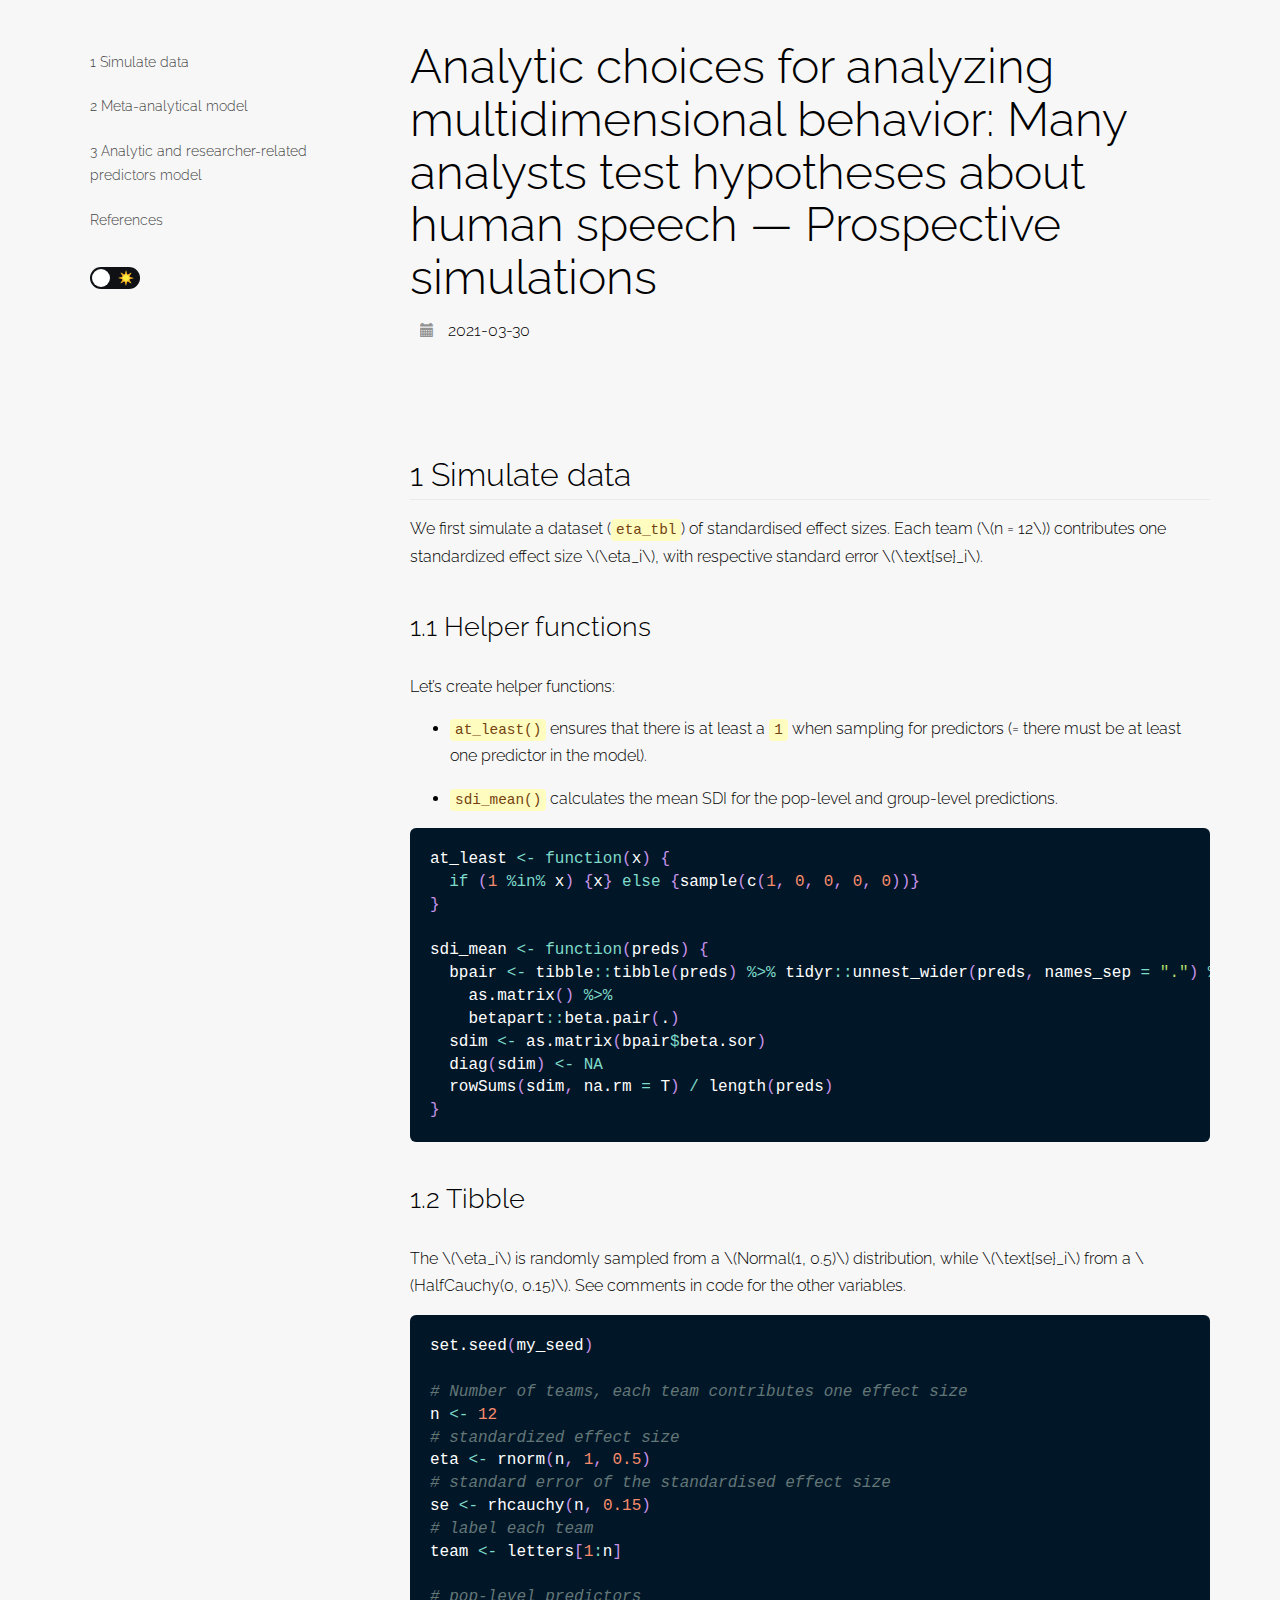
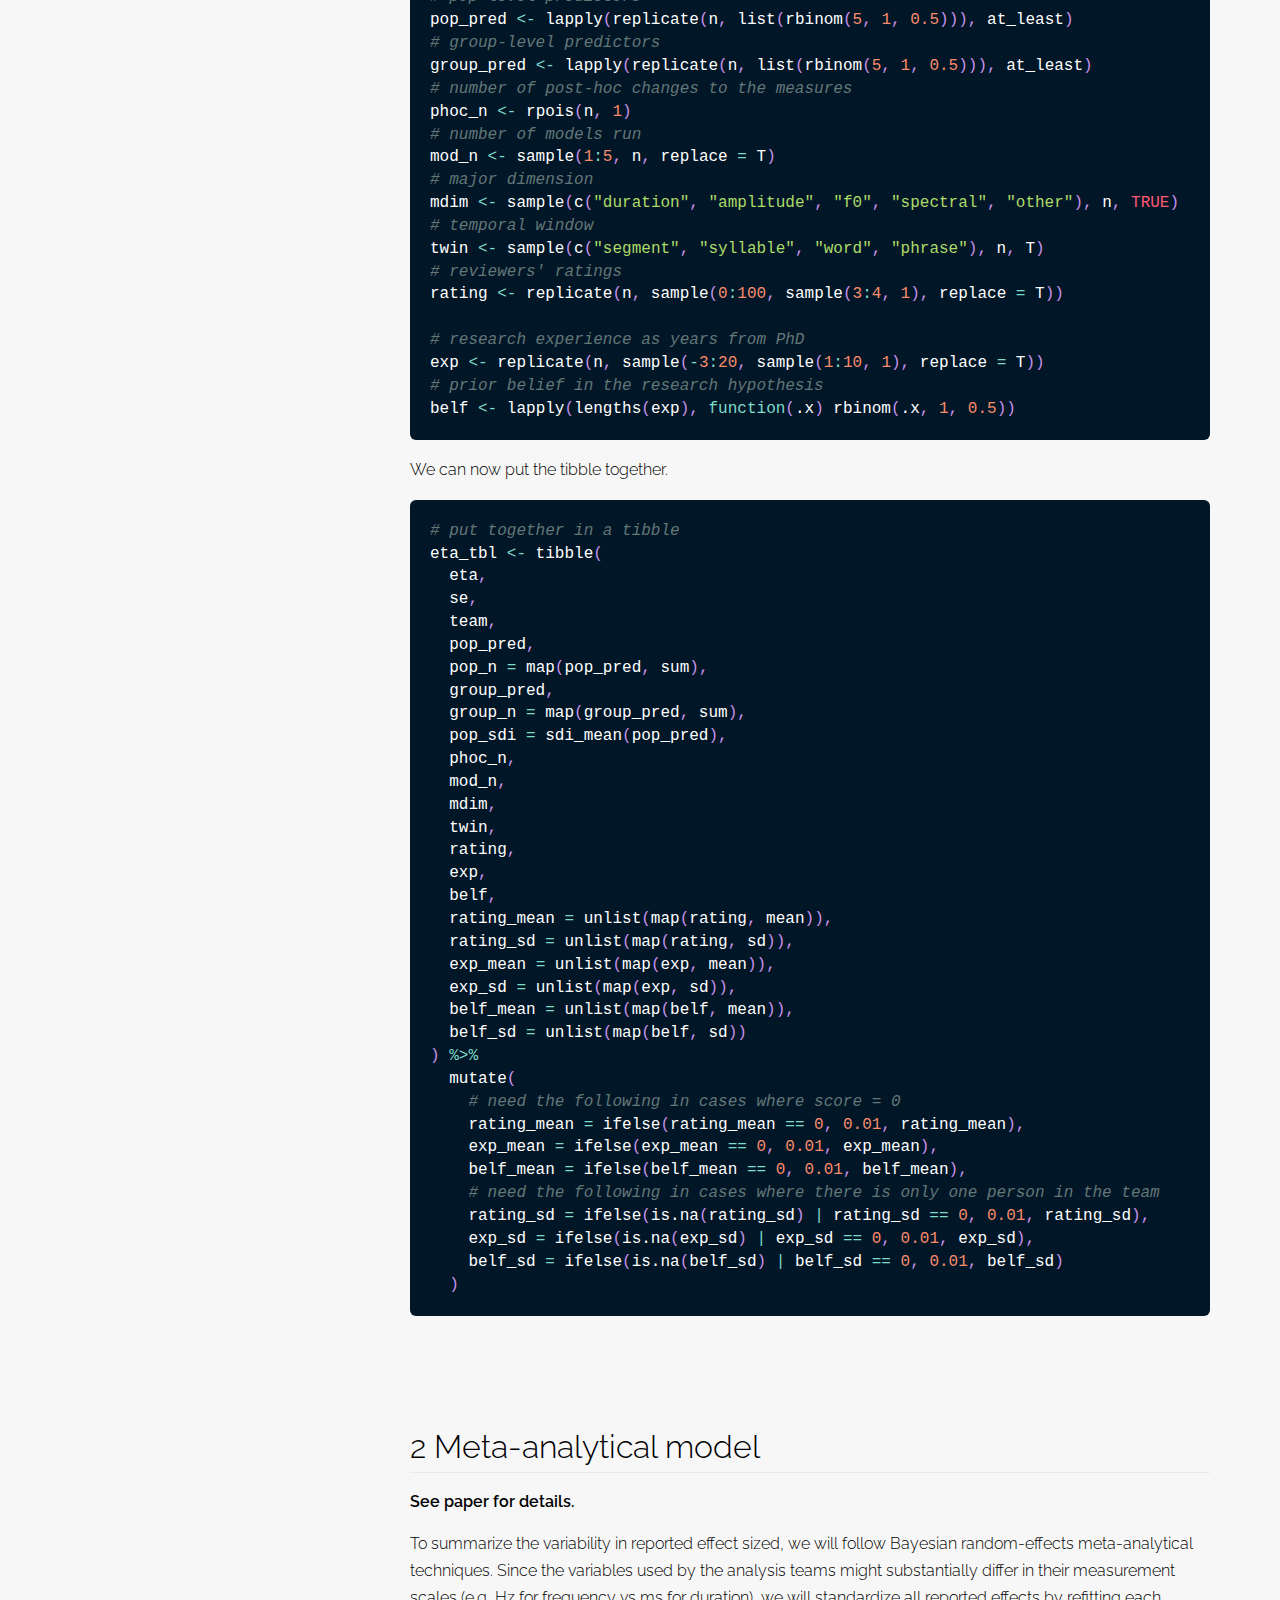
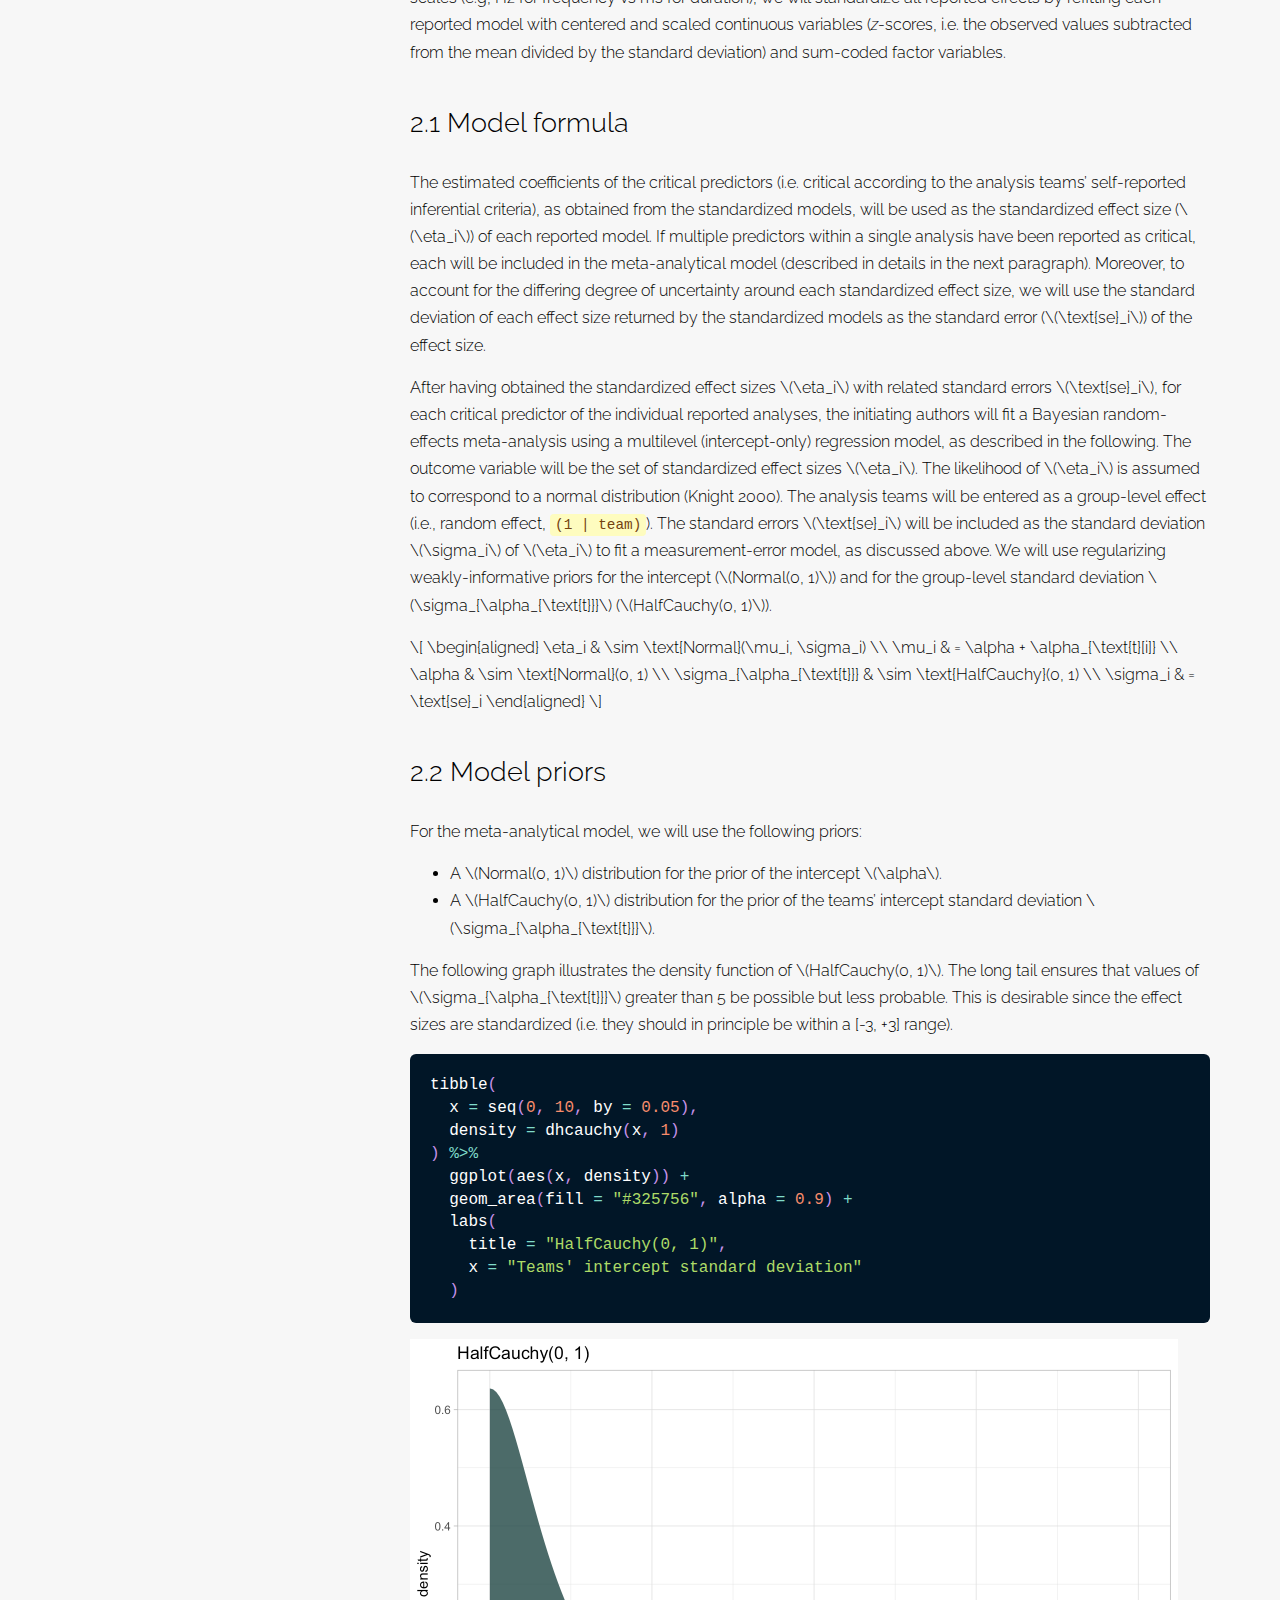
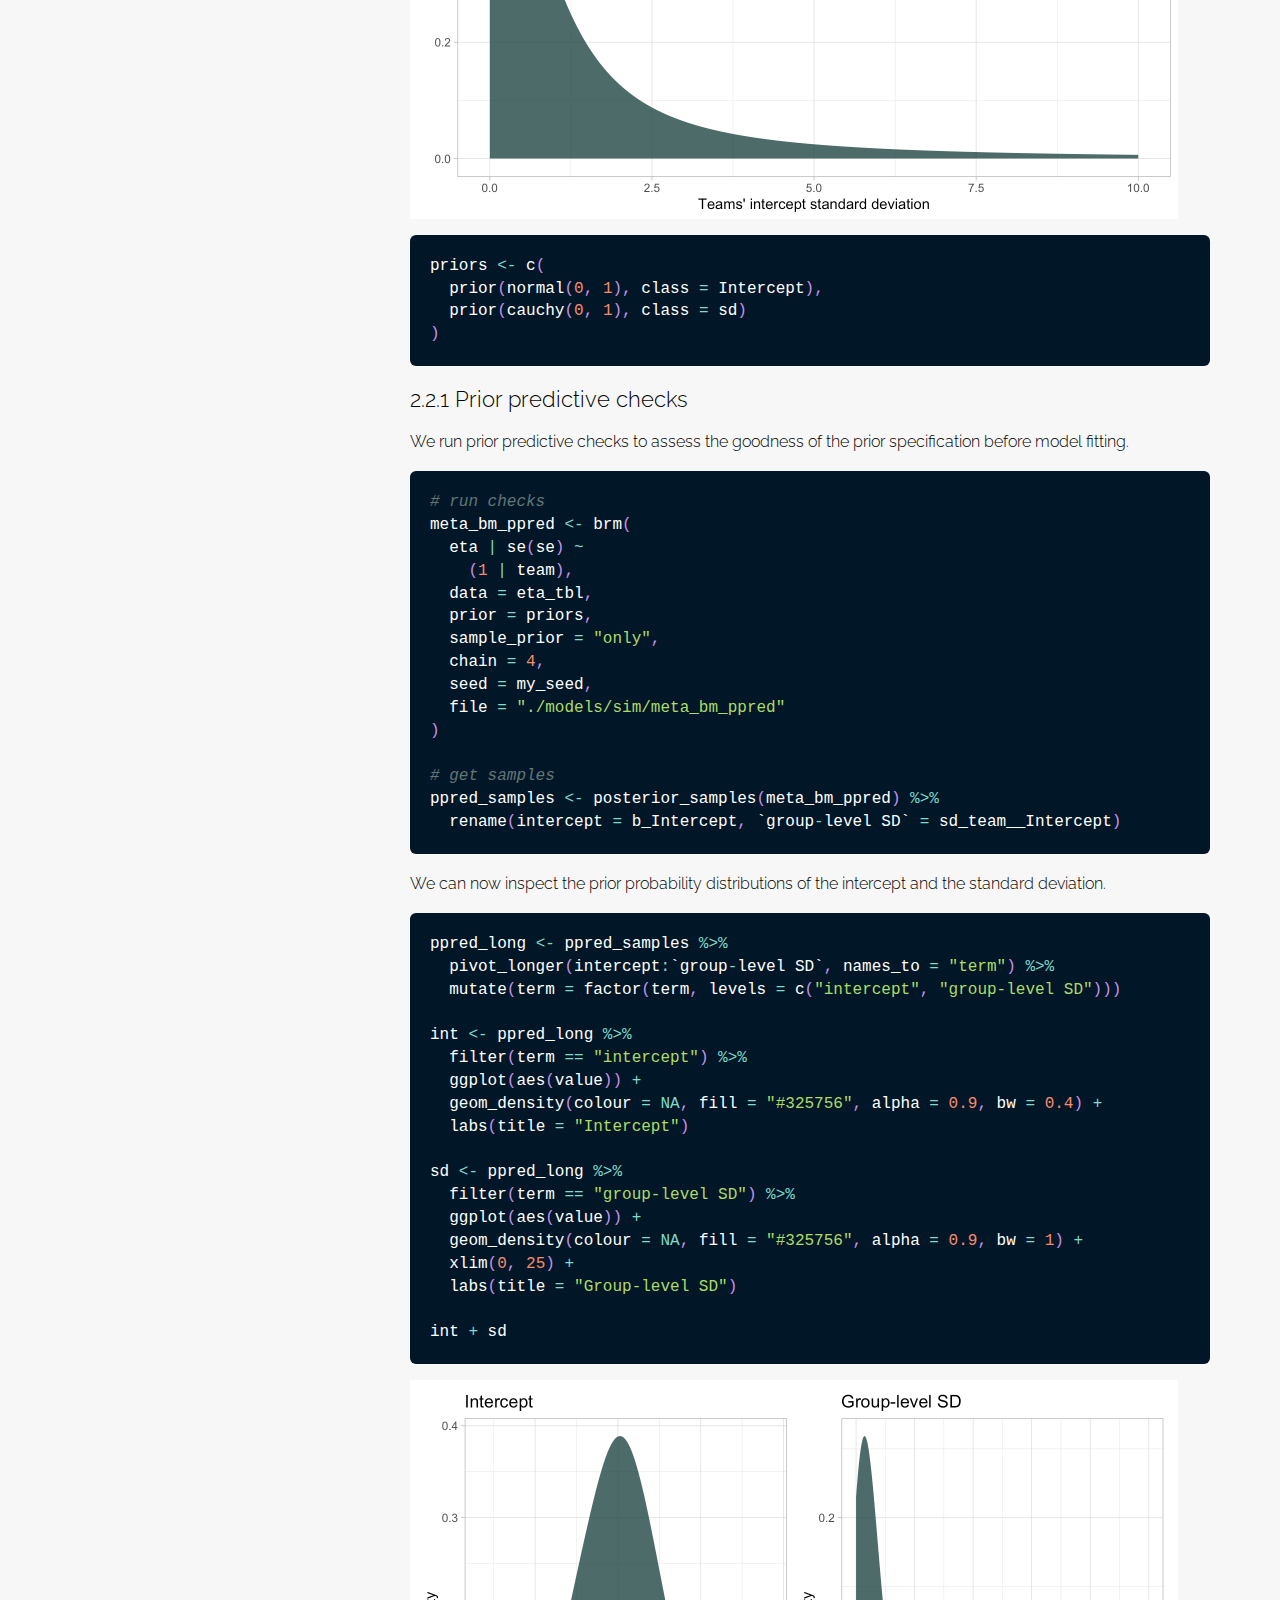
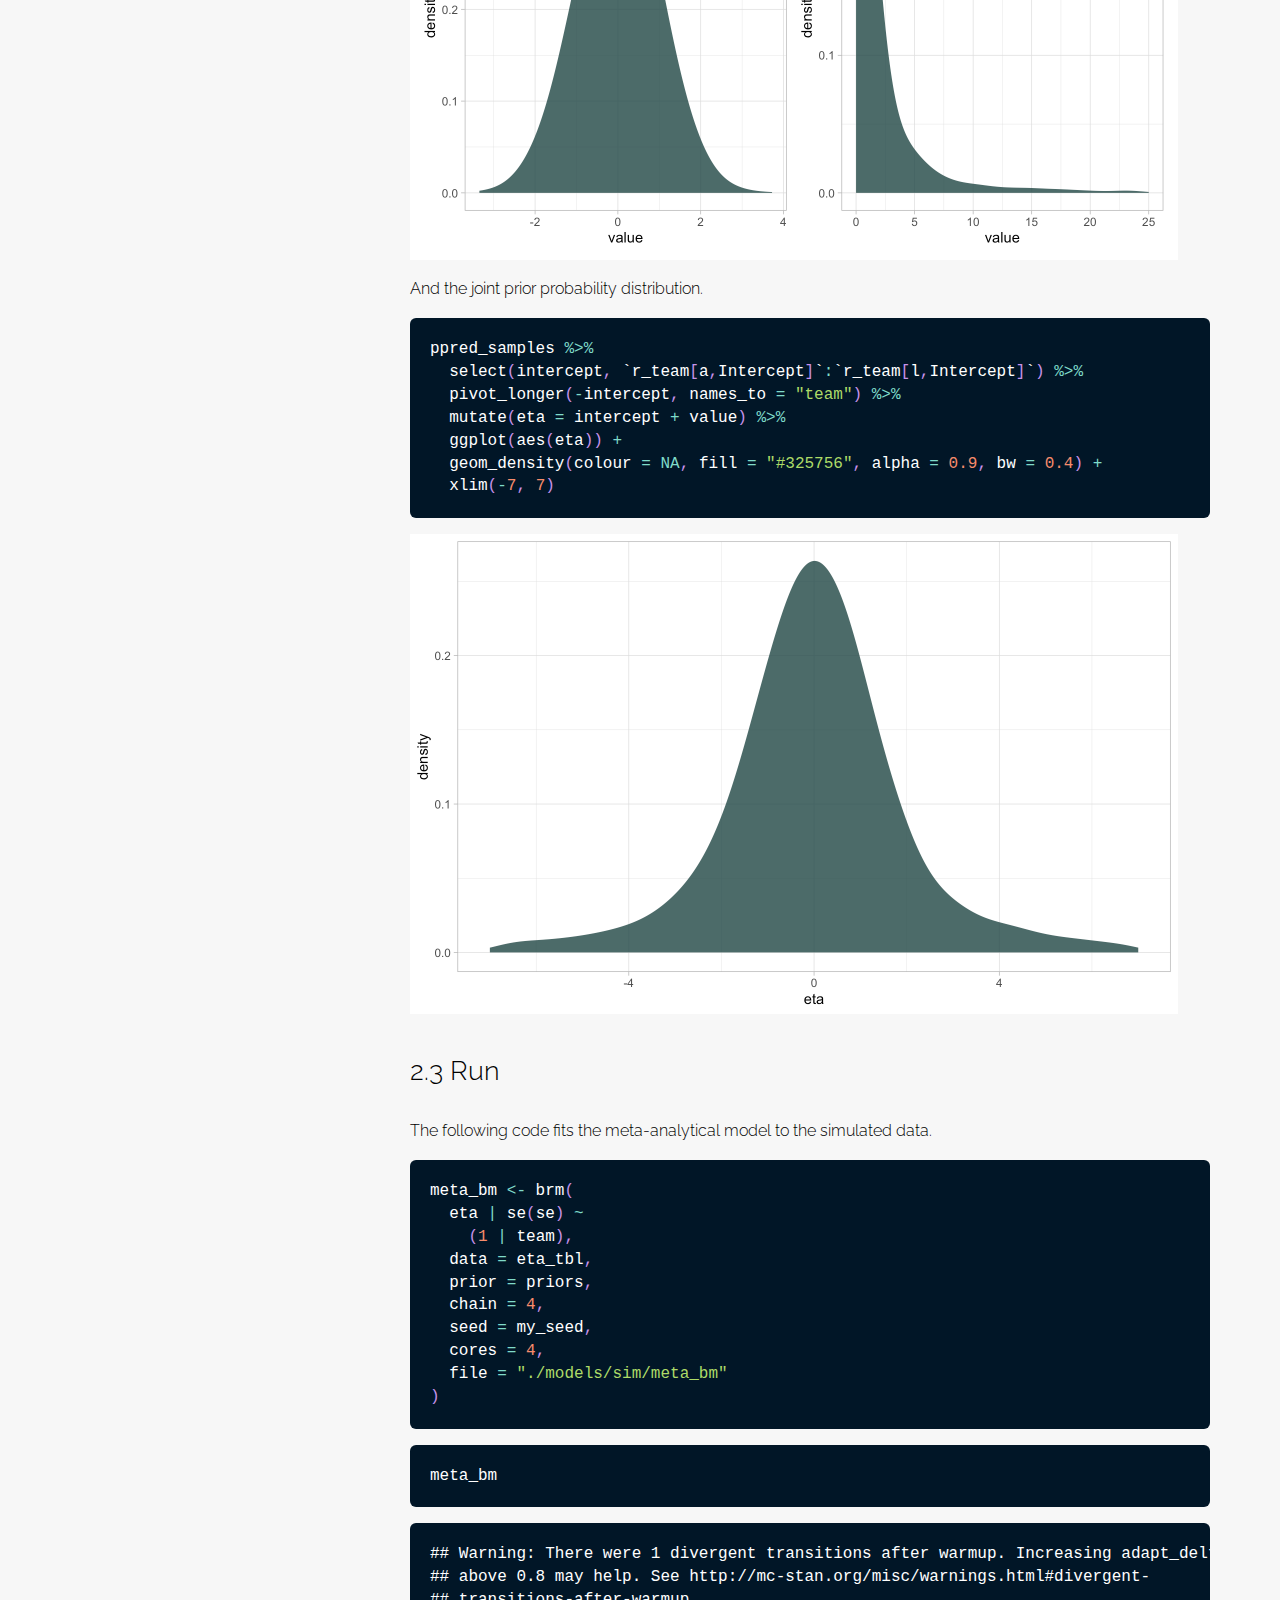
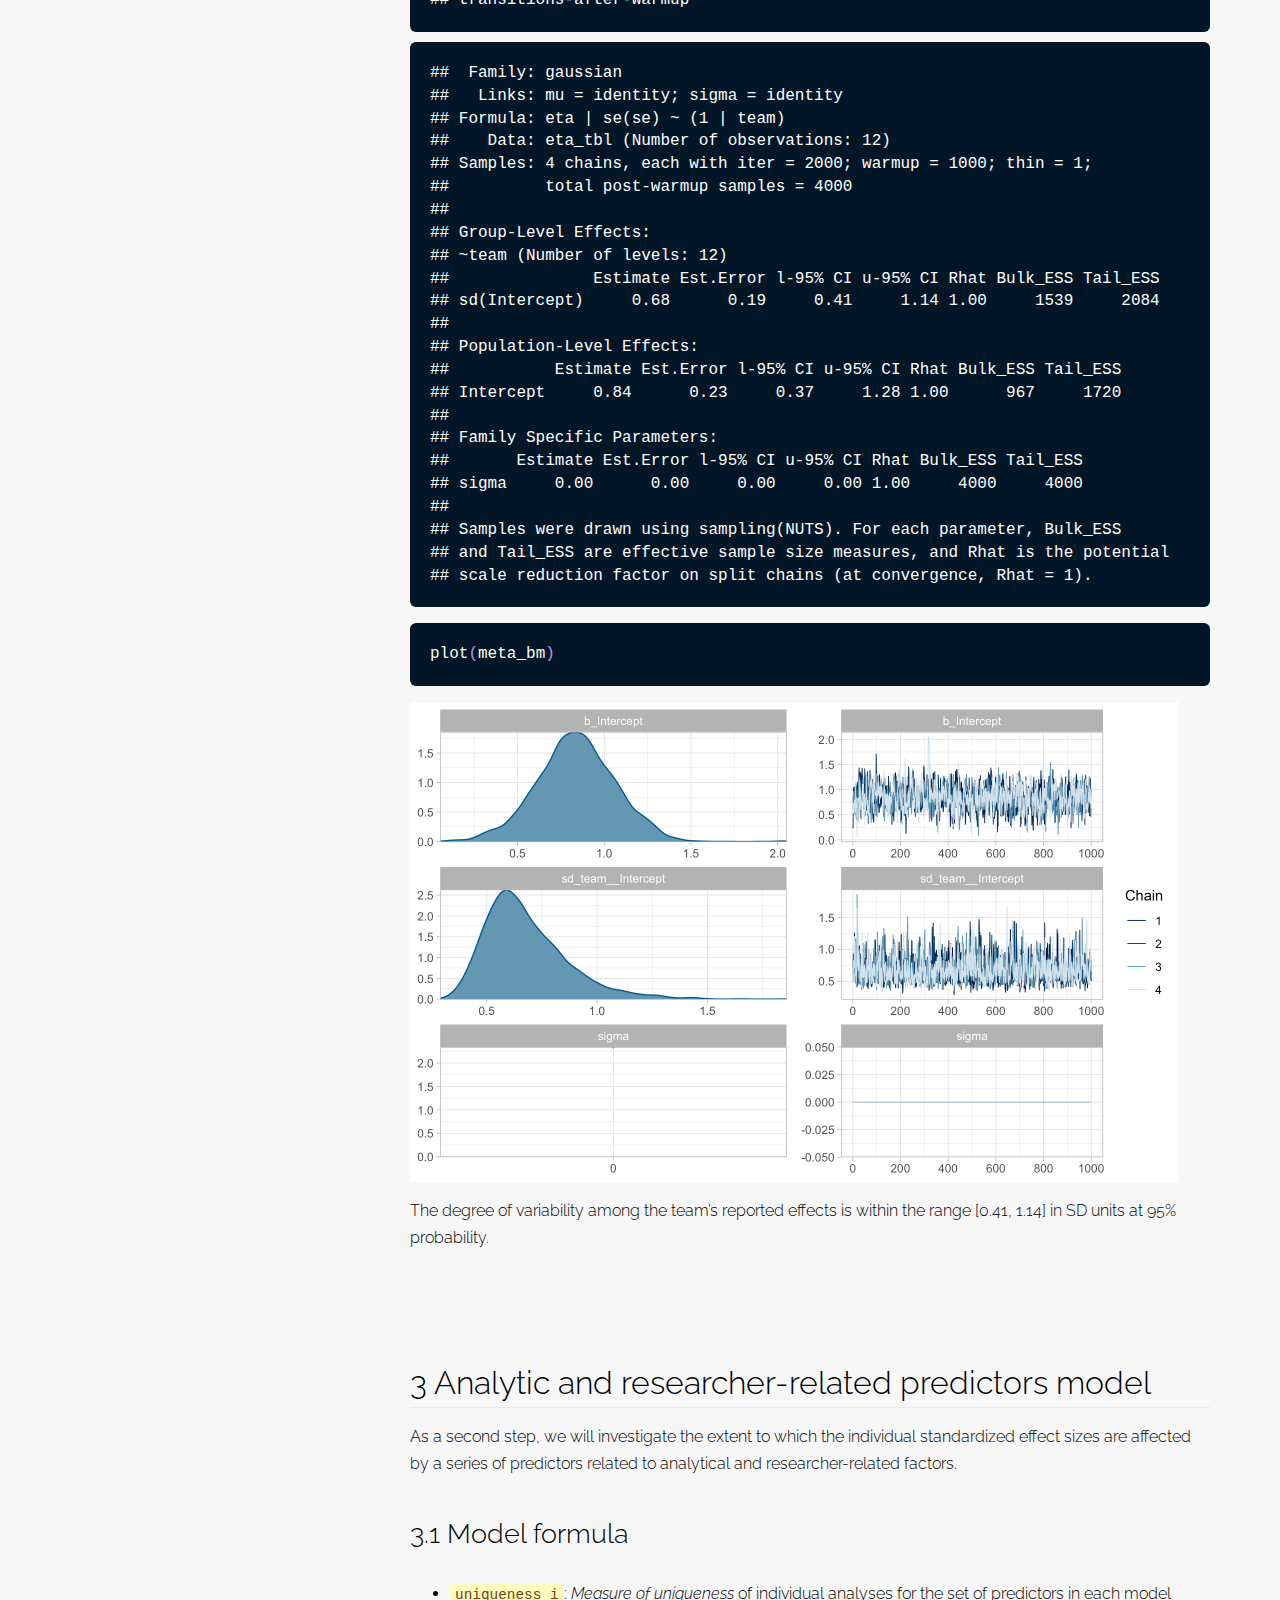
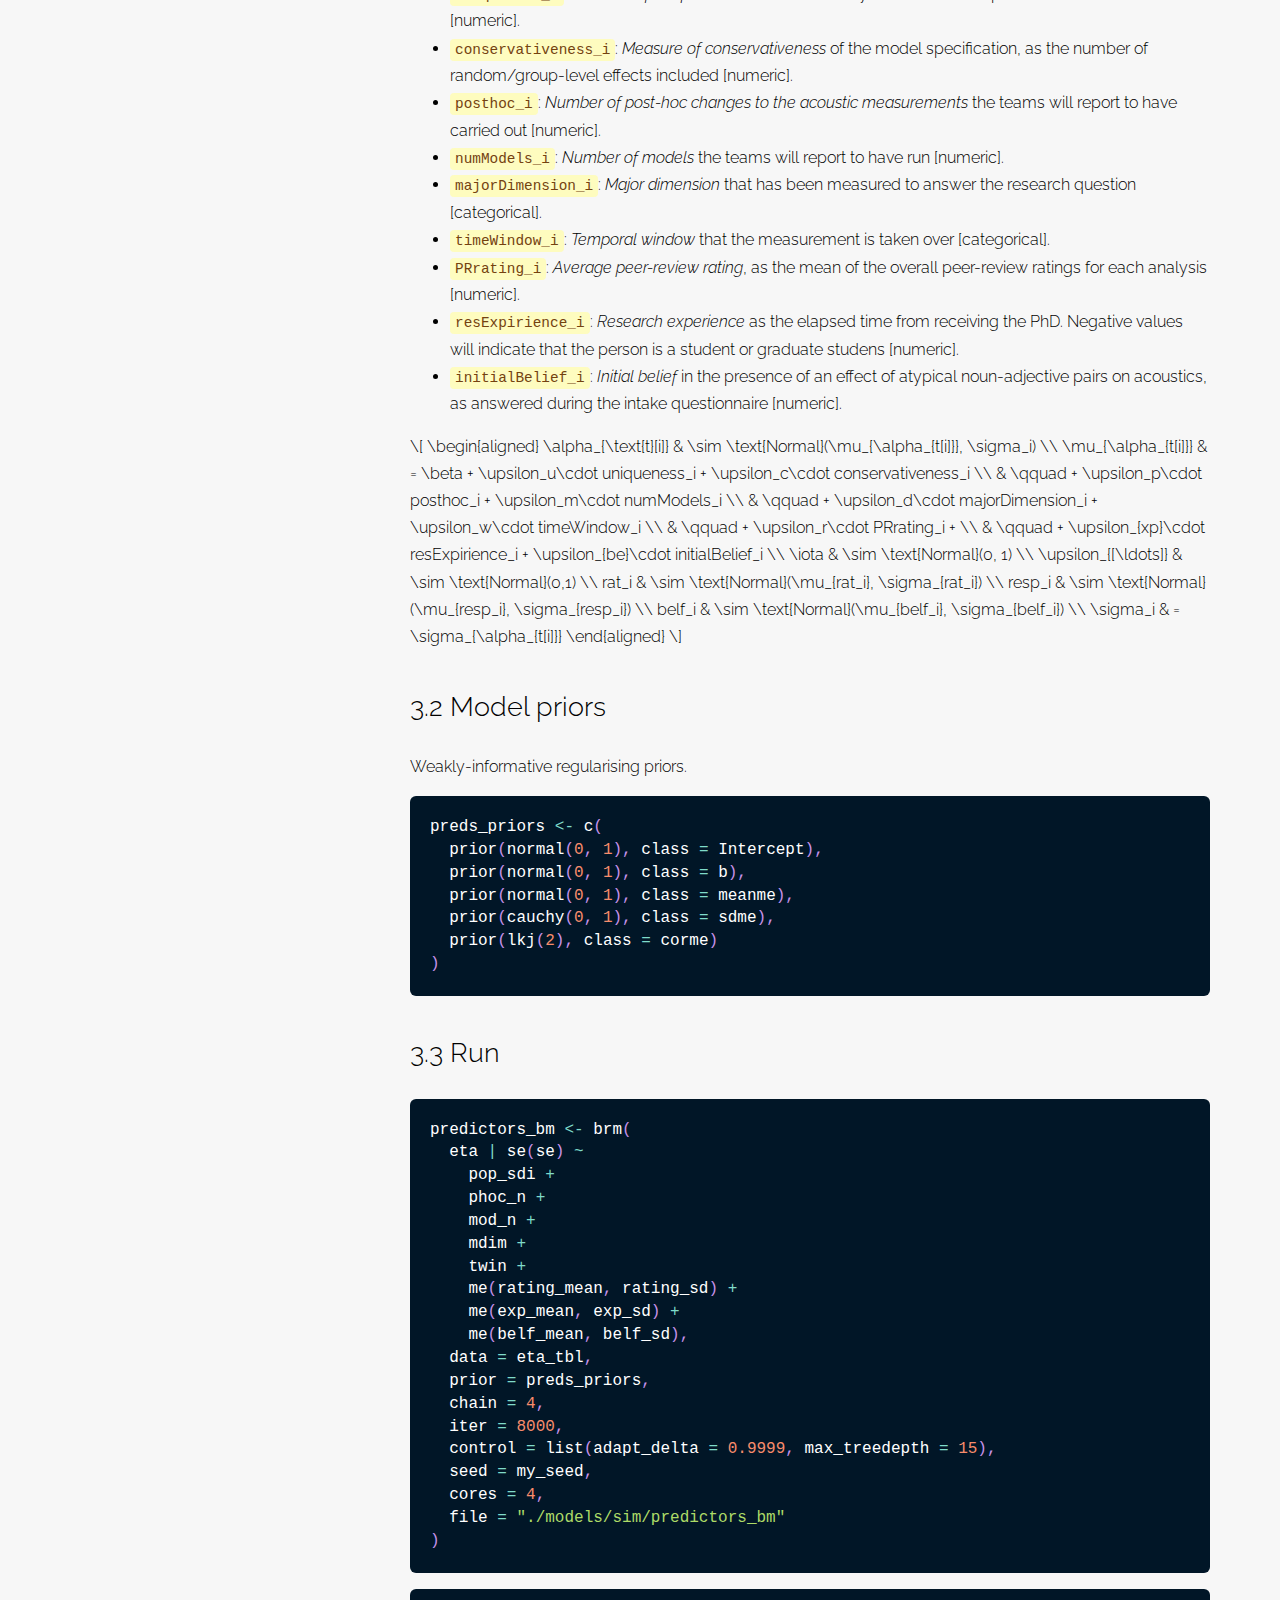
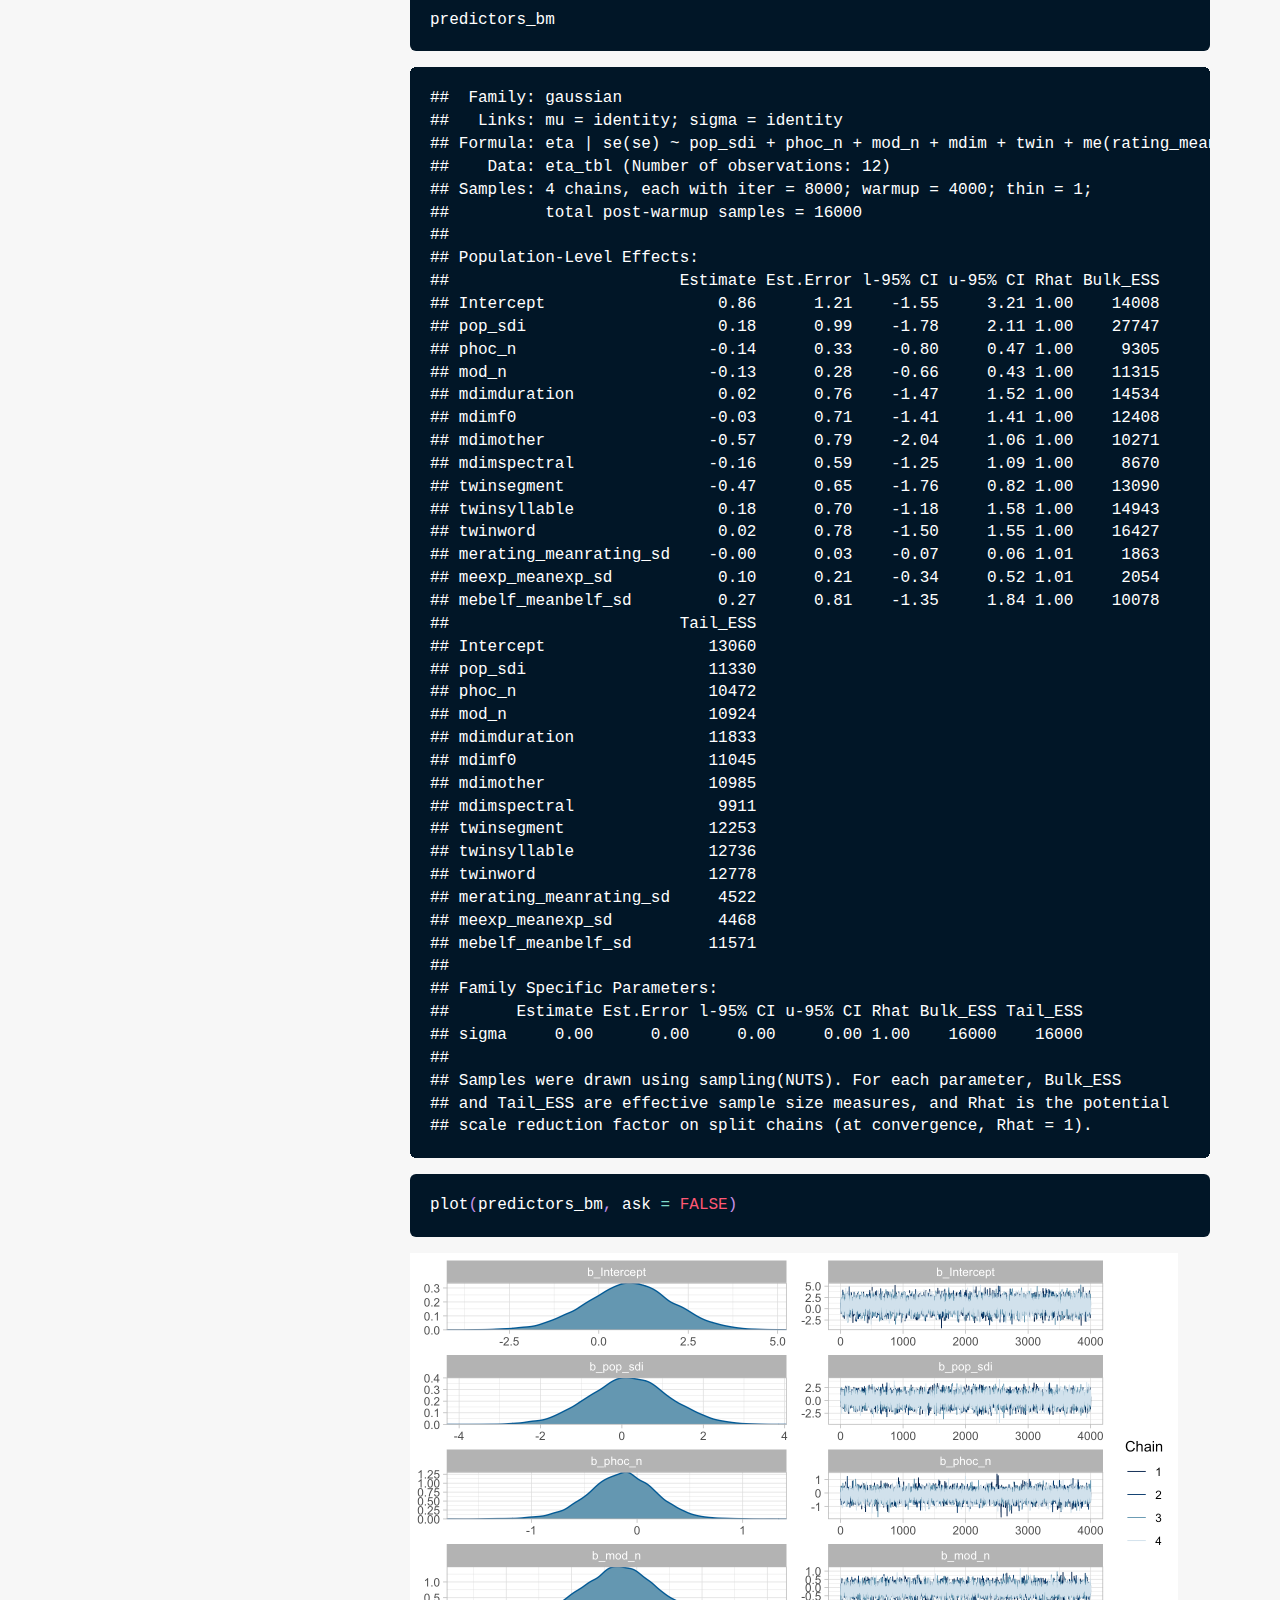
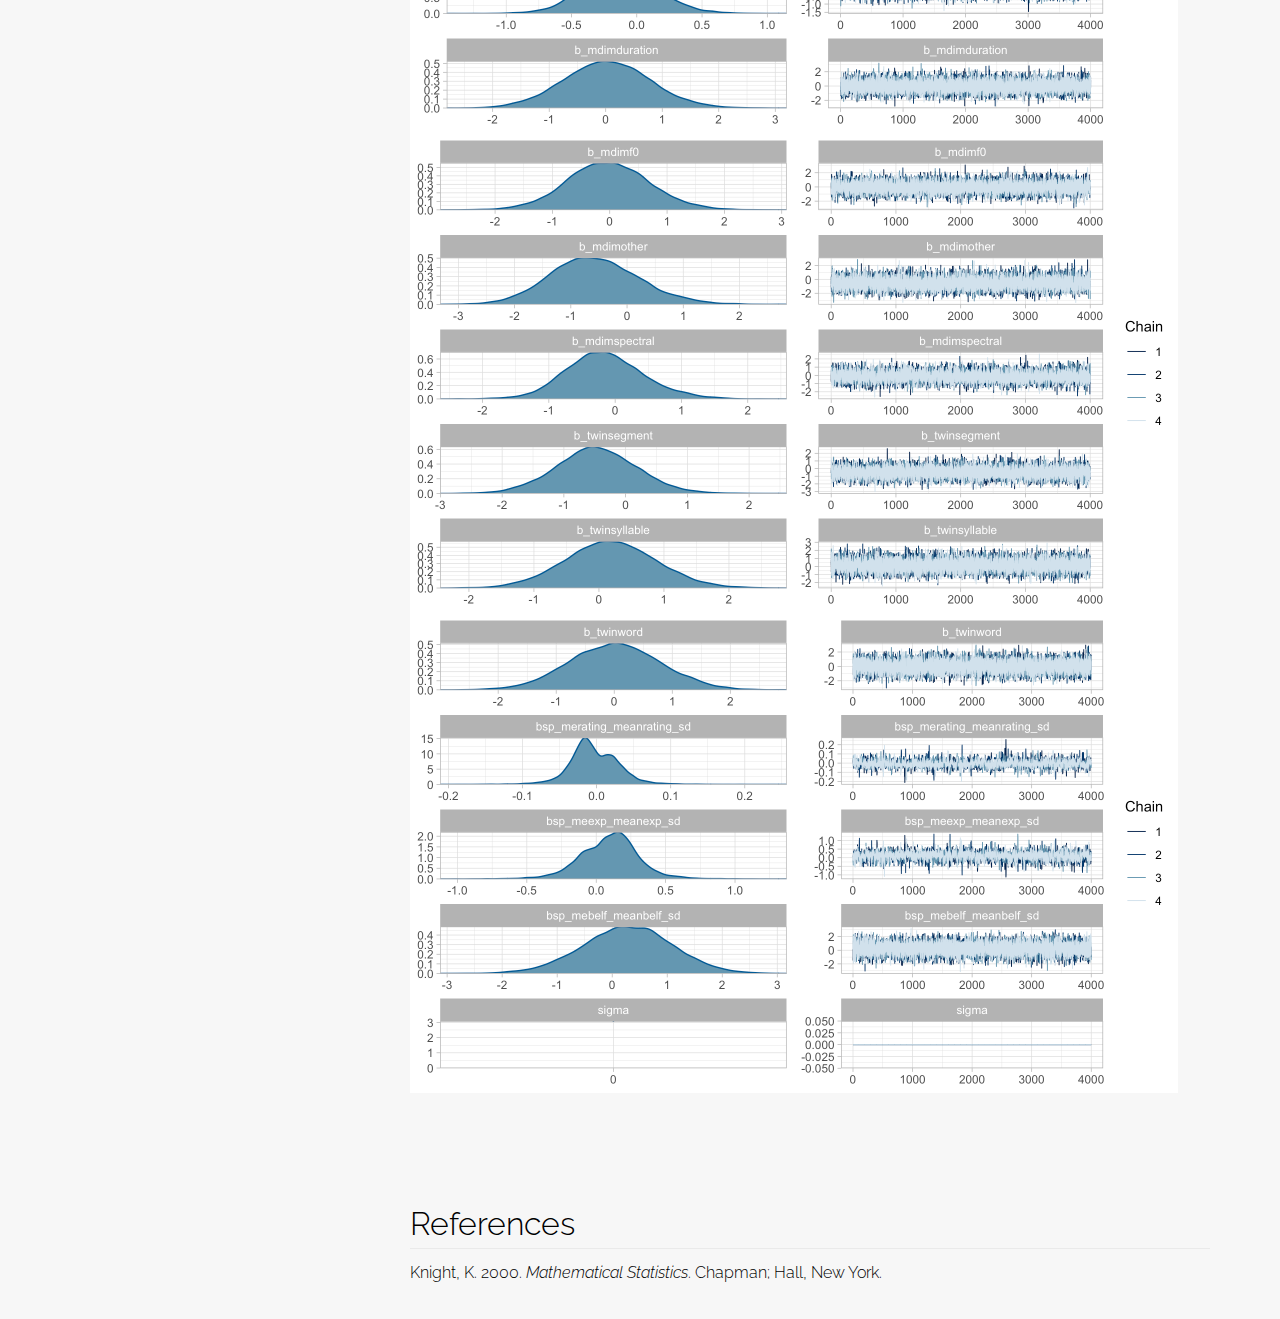
==== suppl/simulations.html @ 1755b682 ":sparkles: - add supplement of RR" ====
<!DOCTYPE html>
<html xmlns="http://www.w3.org/1999/xhtml">
  <head>
    <meta charset="utf-8">
    <meta http-equiv="Content-Type" content="text/html; charset=utf-8" />
    <meta name="generator" content="pandoc" />

    
        <meta name="date" content="2021-03-30" />
    
    <title>Analytic choices for analyzing multidimensional behavior: Many analysts test hypotheses about human speech — Prospective simulations</title>

        <script src="[data-uri]"></script>
        <script src="[data-uri]"></script>
        <meta name="viewport" content="width=device-width, initial-scale=1" />
        <link href="data:text/css,html%7Bfont%2Dfamily%3Asans%2Dserif%3B%2Dwebkit%2Dtext%2Dsize%2Dadjust%3A100%25%3B%2Dms%2Dtext%2Dsize%2Dadjust%3A100%25%7Dbody%7Bmargin%3A0%7Darticle%2Caside%2Cdetails%2Cfigcaption%2Cfigure%2Cfooter%2Cheader%2Chgroup%2Cmain%2Cmenu%2Cnav%2Csection%2Csummary%7Bdisplay%3Ablock%7Daudio%2Ccanvas%2Cprogress%2Cvideo%7Bdisplay%3Ainline%2Dblock%3Bvertical%2Dalign%3Abaseline%7Daudio%3Anot%28%5Bcontrols%5D%29%7Bdisplay%3Anone%3Bheight%3A0%7D%5Bhidden%5D%2Ctemplate%7Bdisplay%3Anone%7Da%7Bbackground%2Dcolor%3Atransparent%7Da%3Aactive%2Ca%3Ahover%7Boutline%3A0%7Dabbr%5Btitle%5D%7Bborder%2Dbottom%3A1px%20dotted%7Db%2Cstrong%7Bfont%2Dweight%3A700%7Ddfn%7Bfont%2Dstyle%3Aitalic%7Dh1%7Bmargin%3A%2E67em%200%3Bfont%2Dsize%3A2em%7Dmark%7Bcolor%3A%23000%3Bbackground%3A%23ff0%7Dsmall%7Bfont%2Dsize%3A80%25%7Dsub%2Csup%7Bposition%3Arelative%3Bfont%2Dsize%3A75%25%3Bline%2Dheight%3A0%3Bvertical%2Dalign%3Abaseline%7Dsup%7Btop%3A%2D%2E5em%7Dsub%7Bbottom%3A%2D%2E25em%7Dimg%7Bborder%3A0%7Dsvg%3Anot%28%3Aroot%29%7Boverflow%3Ahidden%7Dfigure%7Bmargin%3A1em%2040px%7Dhr%7Bheight%3A0%3B%2Dwebkit%2Dbox%2Dsizing%3Acontent%2Dbox%3B%2Dmoz%2Dbox%2Dsizing%3Acontent%2Dbox%3Bbox%2Dsizing%3Acontent%2Dbox%7Dpre%7Boverflow%3Aauto%7Dcode%2Ckbd%2Cpre%2Csamp%7Bfont%2Dfamily%3Amonospace%2Cmonospace%3Bfont%2Dsize%3A1em%7Dbutton%2Cinput%2Coptgroup%2Cselect%2Ctextarea%7Bmargin%3A0%3Bfont%3Ainherit%3Bcolor%3Ainherit%7Dbutton%7Boverflow%3Avisible%7Dbutton%2Cselect%7Btext%2Dtransform%3Anone%7Dbutton%2Chtml%20input%5Btype%3Dbutton%5D%2Cinput%5Btype%3Dreset%5D%2Cinput%5Btype%3Dsubmit%5D%7B%2Dwebkit%2Dappearance%3Abutton%3Bcursor%3Apointer%7Dbutton%5Bdisabled%5D%2Chtml%20input%5Bdisabled%5D%7Bcursor%3Adefault%7Dbutton%3A%3A%2Dmoz%2Dfocus%2Dinner%2Cinput%3A%3A%2Dmoz%2Dfocus%2Dinner%7Bpadding%3A0%3Bborder%3A0%7Dinput%7Bline%2Dheight%3Anormal%7Dinput%5Btype%3Dcheckbox%5D%2Cinput%5Btype%3Dradio%5D%7B%2Dwebkit%2Dbox%2Dsizing%3Aborder%2Dbox%3B%2Dmoz%2Dbox%2Dsizing%3Aborder%2Dbox%3Bbox%2Dsizing%3Aborder%2Dbox%3Bpadding%3A0%7Dinput%5Btype%3Dnumber%5D%3A%3A%2Dwebkit%2Dinner%2Dspin%2Dbutton%2Cinput%5Btype%3Dnumber%5D%3A%3A%2Dwebkit%2Douter%2Dspin%2Dbutton%7Bheight%3Aauto%7Dinput%5Btype%3Dsearch%5D%7B%2Dwebkit%2Dbox%2Dsizing%3Acontent%2Dbox%3B%2Dmoz%2Dbox%2Dsizing%3Acontent%2Dbox%3Bbox%2Dsizing%3Acontent%2Dbox%3B%2Dwebkit%2Dappearance%3Atextfield%7Dinput%5Btype%3Dsearch%5D%3A%3A%2Dwebkit%2Dsearch%2Dcancel%2Dbutton%2Cinput%5Btype%3Dsearch%5D%3A%3A%2Dwebkit%2Dsearch%2Ddecoration%7B%2Dwebkit%2Dappearance%3Anone%7Dfieldset%7Bpadding%3A%2E35em%20%2E625em%20%2E75em%3Bmargin%3A0%202px%3Bborder%3A1px%20solid%20silver%7Dlegend%7Bpadding%3A0%3Bborder%3A0%7Dtextarea%7Boverflow%3Aauto%7Doptgroup%7Bfont%2Dweight%3A700%7Dtable%7Bborder%2Dspacing%3A0%3Bborder%2Dcollapse%3Acollapse%7Dtd%2Cth%7Bpadding%3A0%7D%40media%20print%7B%2A%2C%3Aafter%2C%3Abefore%7Bcolor%3A%23000%21important%3Btext%2Dshadow%3Anone%21important%3Bbackground%3A0%200%21important%3B%2Dwebkit%2Dbox%2Dshadow%3Anone%21important%3Bbox%2Dshadow%3Anone%21important%7Da%2Ca%3Avisited%7Btext%2Ddecoration%3Aunderline%7Da%5Bhref%5D%3Aafter%7Bcontent%3A%22%20%28%22%20attr%28href%29%20%22%29%22%7Dabbr%5Btitle%5D%3Aafter%7Bcontent%3A%22%20%28%22%20attr%28title%29%20%22%29%22%7Da%5Bhref%5E%3D%22javascript%3A%22%5D%3Aafter%2Ca%5Bhref%5E%3D%22%23%22%5D%3Aafter%7Bcontent%3A%22%22%7Dblockquote%2Cpre%7Bborder%3A1px%20solid%20%23999%3Bpage%2Dbreak%2Dinside%3Aavoid%7Dthead%7Bdisplay%3Atable%2Dheader%2Dgroup%7Dimg%2Ctr%7Bpage%2Dbreak%2Dinside%3Aavoid%7Dimg%7Bmax%2Dwidth%3A100%25%21important%7Dh2%2Ch3%2Cp%7Borphans%3A3%3Bwidows%3A3%7Dh2%2Ch3%7Bpage%2Dbreak%2Dafter%3Aavoid%7D%2Enavbar%7Bdisplay%3Anone%7D%2Ebtn%3E%2Ecaret%2C%2Edropup%3E%2Ebtn%3E%2Ecaret%7Bborder%2Dtop%2Dcolor%3A%23000%21important%7D%2Elabel%7Bborder%3A1px%20solid%20%23000%7D%2Etable%7Bborder%2Dcollapse%3Acollapse%21important%7D%2Etable%20td%2C%2Etable%20th%7Bbackground%2Dcolor%3A%23fff%21important%7D%2Etable%2Dbordered%20td%2C%2Etable%2Dbordered%20th%7Bborder%3A1px%20solid%20%23ddd%21important%7D%7D%40font%2Dface%7Bfont%2Dfamily%3A%27Glyphicons%20Halflings%27%3Bsrc%3Aurl%28data%3Aapplication%2Fvnd%2Ems%2Dfontobject%3Bbase64%2Cn04AAEFNAAACAAIABAAAAAAABQAAAAAAAAABAJABAAAEAExQAAAAAAAAAAIAAAAAAAAAAAEAAAAAAAAAJxJ%[base64]%2FSEdmjKHUbyow8ATBE40IvWA3vTu8LiABDQ%2BpexwUMcm1SMnNryctQSiI1K5ZnbOlXKmnVV5YvRe6RnNMFNCOs1KNVpn6yZhCJkRtVRNzEufeIq7HgSrcx4S8h%2Fv4vnrrKc6oCNxmSk2uKlZQHBii6iKFoH0746ThvkO1kJHlxjrkxs%2BLWORaDQBEtiYJIR5IB9Bi1UyL4Rmr0BNigNkMzlKQmnofBHviqVzUxwdMb3NdCn69hy%2BpRYVKGVS%2F1tnsqv4LL7wCCPZZAZPT4aCShHjHJVNuXbmMrY5LeQaGnvAkXlVrJgKRAUdFjrWEah9XebPeQMj7KS7DIBAFt8ycgC5PLGUOHSE3ErGZCiViNLL5ZARfywnCoZaKQCu6NuFX42AEeKtKUGnr%2FCm2Cy8tpFhBPMW5Fxi4Qm4TkDWh4IWFDClhU2hRWosUWqcKLlgyXB%2BlSHaWaHiWlBAR8SeSgSPCQxdVQgzUixWKSTrIQEbU94viDctkvX%2BVSjJuUmV8L4CXShI11esnp0pjWNZIyxKHS4wVQ2ime1P4RnhvGw0aDN1OLAXGERsB7buFpFGGBAre4QEQR0HOIO5oYH305G%2BKspT%2FFupEGGafCCwxSe6ZUa%2B073rXHnNdVXE6eWvibUS27XtRzkH838mYLMBmYysZTM0EM3A1fbpCBYFccN1B%2FEnCYu%2FTgCGmr7bMh8GfYL%2BBfcLvB0gRagC09w9elfldaIy%2FhNCBLRgBgtCC7jAF63wLSMAfbfAlEggYU0bUA7ACCJmTDpEmJtI78w4%2FBO7dN7JR7J7ZvbYaUbaILSQsRBiF3HGk5fEg6p9unwLvn98r%2BvnsV%2B372uf1xBLq4qU%2F45fTuqaAP%2BpssmCCCTF0mhEow8ZXZOS8D7Q85JsxZ%2BAzok7B7O%2Ff6J8AzYBySZQB%2FQHYUSA%2BEeQhEWiS6AIQzgcsDiER4MjgMBAWDV4AgQ3g1eBgIdweCQmCjJEMkJ%2BPKRWyFHHmg1Wi%2F6xzUgA0LREoKJChwnQa9B%2B5RQZRB3IlBlkAnxyQNaANwHMowzlYSMCBgnbpzvqpl0iTJNCQidDI9ZrSYNIRBhHtUa5YHMHxyGEik9hDE0AKj72AbTCaxtHPUaKZdAZSnQTyjGqGLsmBStCejApUhg4uBMU6mATujEl%2BKdDPbI6Ag4vLr%2BhjY6lbjBeoLKnZl0UZgRX8gTySOeynZVz1wOq7e1hFGYIq%2BMhrGxDLak0PrwYzSXtcuyhXEhwOYofiW%2BEcI%2Fjw8P6IY6ed%2BetAbuqKp5QIapT77LnAe505lMuqL79a0ut4rWexzFttsOsLDy7zvtQzcq3U1qabe7tB0wHWVXji%2BzDbo8x8HyIRUbXnwUcklFv51fvTymiV%2BMXLSmGH9d9%2BaXpD5X6lao41anWGig7IwIdnoBY2ht%2FpO9mClLo4NdXHAsefqWUKlXJkbqPOFhMoR4aiA1BXqhRNbB2Xwi%2B7u%2FjpAoOpKJ0UX24EsrzMfHXViakCNcKjBxuQX8BO0ZqjJ3xXzf%2B61t2VXOSgJ8xu65QKgtN6FibPmPYsXbJRHHqbgATcSZxBqGiDiU4NNNsYBsKD0MIP%2FOfKnlk%2FLkaid%[base64]%2FgFtuW0wR4cgd%2BZKesSV7QkNE2kw6AV4hoIuC02LGmTomyf8PiO6CZzOTLTPQ%2BHW06H%2Btx%2BbQ8LmDYg1pTFrp2oJXgkZTyeRJZM0C8aE2LpFrNVDuhARsN543%2FFV6klQ6Tv1OoZGXLv0igKrl%2FCmJxRmX7JJbJ998VSIPQRyDBICzl4JJlYHbdql30NvYcOuZ7a10uWRrgoieOdgIm4rlq6vNOQBuqESLbXG5lzdJGHw2m0sDYmODXbYGTfSTGRKpssTO95fothJCjUGQgEL4yKoGAF%2F0SrpUDNn8CBgBcSDQByAeNkCXp4S4Ro2Xh4OeaGRgR66PVOsU8bc6TR5%[base64]%2F1SgRCJ1dk4UdBT7OoyuNgLs0oCd8RnrEIb6QdMxT2QjD4zMrJkfgx5aDMcA4orsTtKCqWb%2FVeyceqa5OGSmB28YwH4rFbkQaLoUN8OQQYnD3w2eXpI4ScQfbCUZiJ4yMOIKLyyTc7BQ4uXUw6Ee6%2FxM%2B4Y67ngNBknxIPwuppgIhFcwJyr6EIj%2BLzNj%2FmfR2vhhRlx0BILZoAYruF0caWQ7YxO66UmeguDREAFHYuC7HJviRgVO6ruJH59h%2FC%2FPkgSle8xNzZJULLWq9JMDTE2fjGE146a1Us6PZDGYle6ldWRqn%2FpdpgHKNGrGIdkRK%2BKPETT9nKT6kLyDI8xd9A1FgWmXWRAIHwZ37WyZHOVyCadJEmMVz0MadMjDrPho%2BEIochkVC2xgGiwwsQ6DMv2P7UXqT4x7CdcYGId2BJQQa85EQKmCmwcRejQ9Bm4oATENFPkxPXILHpMPUyWTI5rjNOsIlmEeMbcOCEqInpXACYQ9DDxmFo9vcmsDblcMtg4tqBerNngkIKaFJmrQAPnq1dEzsMXcwjcHdfdCibcAxxA%2Bq%2Fj9m3LM%2FO7WJka4tSidVCjsvo2lQ%2F2ewyoYyXwAYyr2PlRoR5MpgVmSUIrM3PQxXPbgjBOaDQFIyFMJvx3Pc5RSYj12ySVF9fwFPQu2e2KWVoL9q3Ayv3IzpGHUdvdPdrNUdicjsTQ2ISy7QU3DrEytIjvbzJnAkmANXjAFERA0MUoPF3%2F5KFmW14bBNOhwircYgMqoDpUMcDtCmBE82QM2YtdjVLB4kBuKho%2FbcwQdeboqfQartuU3CsCf%2BcXkgYAqp%2F0Ee3RorAZt0AvvOCSI4JICIlGlsV0bsSid%2FNIEALAAzb6HAgyWHBps6xAOwkJIGcB82CxRQq4sJf3FzA70A%2BTRqcqjEMETCoez3mkPcpnoALs0ugJY8kQwrC%[base64]%2FWDHA60cYFaI%2FPjpzquUqdaYGcIq%2BmLez3WLFFCtNBN2QJcrlcoELgiPku5R5dSlJFaCEqEZle1AQzAKC%2B1SotMcBNyQUFuRHRF6OlimSBgjZeTBCwLyc6A%2BP%2FoFRchXTz5ADknYJHxzrJ5pGuIKRQISU6WyKTBBjD8WozmVYWIsto1AS5rxzKlvJu4E%2FvwOiKxRtCWsDM%2BeTHUrmwrCK5BIfMzGkD%2B0Fk5LzBs0jMYXktNDblB06LMNJ09U8pzSLmo14MS0OMjcdrZ31pyQqxJJpRImlSvfYAK8inkYU52QY2FPEVsjoWewpwhRp5yAuNpkqhdb7ku9Seefl2D0B8SMTFD90xi4CSOwwZy9IKkpMtI3FmFUg3%2FkFutpQGNc3pCR7gvC4sgwbupDu3DyEN%2BW6YGLNM21jpB49irxy9BSlHrVDlnihGKHwPrbVFtc%2Bh1rVQKZduxIyojccZIIcOCmhEnC7UkY68WXKQgLi2JCDQkQWJRQuk60hZp0D3rtCTINSeY9Ej2kIKYfGxwOs4j9qMM7fYZiipzgcf7TamnehqdhsiMiCawXnz4xAbyCkLAx5EGbo3Ax1u3dUIKnTxIaxwQTHehPl3V491H0%2BbC5zgpGz7Io%2BmjdhKlPJ01EeMpM7UsRJMi1nGjmJg35i6bQBAAxjO%2FENJubU2mg3ONySEoWklCwdABETcs7ck3jgiuU9pcKKpbgn%2B3YlzV1FzIkB6pmEDOSSyDfPPlQskznctFji0kpgZjW5RZe6x9kYT4KJcXg0bNiCyif%2BpZACCyRMmYsfiKmN9tSO65F0R2OO6ytlEhY5Sj6uRKfFxw0ijJaAx%2Fk3QgnAFSq27%2F2i4GEBA%2BUvTJKK%2F9eISNvG46Em5RZfjTYLdeD8kdXHyrwId%2FDQZUaMCY4gGbke2C8vfjgV%2FY9kkRQOJIn%2FxM9INZSpiBnqX0Q9GlQPpPKAyO5y%2BW5NMPSRdBCUlmuxl40ZfMCnf2Cp044uI9WLFtCi4YVxKjuRCOBWIb4XbIsGdbo4qtMQnNOQz4XDSui7W%2FN6l54qOynCqD3DpWQ%2BmpD7C40D8BZEWGJX3tlAaZBMj1yjvDYKwCJBa201u6nBKE5UE%2B7QSEhCwrXfbRZylAaAkplhBWX50dumrElePyNMRYUrC99UmcSSNgImhFhDI4BXjMtiqkgizUGCrZ8iwFxU6fQ8GEHCFdLewwxYWxgScAYMdMLmcZR6b7rZl95eQVDGVoUKcRMM1ixXQtXNkBETZkVVPg8LoSrdetHzkuM7DjZRHP02tCxA1fmkXKF3VzfN1pc1cv%2F8lbTIkkYpqKM9VOhp65ktYk%2BQ46myFWBapDfyWUCnsnI00QTBQmuFjMZTcd0V2NQ768Fhpby04k2IzNR1wKabuGJqYWwSly6ocMFGTeeI%2BejsWDYgEvr66QgqdcIbFYDNgsm0x9UHY6SCd5%2B7tpsLpKdvhahIDyYmEJQCqMqtCF6UlrE5GXRmbu%[base64]%2FiOmsLtHSWNUWEGk9hScMPShasUA1AcHOtRZlqMeQ0OzYS9vQvYUjOLrzP07BUAFikcJNMi7gIxEw4pL1G54TcmmmoAQ5s7TGWErJZ2Io4yQ0ljRYhL8H5e62oDtLF8aDpnIvZ5R3GWJyAugdiiJW9hQAVTsnCBHhwu7rkBlBX6r3b7ejEY0k5GGeyKv66v%2B6dg7mcJTrWHbtMywbedYqCQ0FPwoytmSWsL8WTtChZCKKzEF7vP6De4x2BJkkniMgSdWhbeBSLtJZR9CTHetK1xb34AYIJ37OegYIoPVbXgJ%2FqDQK%2BbfCtxQRVKQu77WzOoM6SGL7MaZwCGJVk46aImai9fmam%2BWpHG%2B0BtQPWUgZ7RIAlPq6lkECUhZQ2gqWkMYKcYMYaIc4gYCDFHYa2d1nzp3%2BJ1eCBay8IYZ0wQRKGAqvCuZ%2FUgbQPyllosq%2BXtfKIZOzmeJqRazpmmoP%2F76YfkjzV2NlXTDSBYB04SVlNQsFTbGPk1t%2FI4Jktu0XSgifO2ozFOiwd%2F0SssJDn0dn4xqk4GDTTKX73%2FwQyBLdqgJ%2BWx6AQaba3BA9CKEzjtQYIfAsiYamapq80LAamYjinlKXUkxdpIDk0puXUEYzSalfRibAeDAKpNiqQ0FTwoxuGYzRnisyTotdVTclis1LHRQCy%2FqqL8oUaQzWRxilq5Mi0IJGtMY02cGLD69vGjkj3p6pGePKI8bkBv5evq8SjjyU04vJR2cQXQwSJyoinDsUJHCQ50jrFTT7yRdbdYQMB3MYCb6uBzJ9ewhXYPAIZSXfeEQBZZ3GPN3Nbhh%2FwkvAJLXnQMdi5NYYZ5GHE400GS5rXkOZSQsdZgIbzRnF9ueLnsfQ47wHAsirITnTlkCcuWWIUhJSbpM3wWhXNHvt2xUsKKMpdBSbJnBMcihkoDqAd1Zml%2FR4yrzow1Q2A5G%2Bkzo%2FRhRxQS2lCSDRV8LlYLBOOoo1bF4jwJAwKMK1tWLHlu9i0j4Ig8qVm6wE1DxXwAwQwsaBWUg2pOOol2dHxyt6npwJEdLDDVYyRc2D0HbcbLUJQj8gPevQBUBOUHXPrsAPBERICpnYESeu2OHotpXQxRGlCCtLdIsu23MhZVEoJg8Qumj%2FUMMc34IBqTKLDTp76WzL%2FdMjCxK7MjhiGjeYAC%2Fkj%2FjY%2FRde7hpSM1xChrog6yZ7OWTuD56xBJnGFE%2BpT2ElSyCnJcwVzCjkqeNLfMEJqKW0G7OFIp0G%2B9mh50I9o8k1tpCY0xYqFNIALgIfc2me4n1bmJnRZ89oepgLPT0NTMLNZsvSCZAc3TXaNB07vail36%2FdBySis4m9%2FDR8izaLJW6bWCkVgm5T%2Bius3ZXq4xI%2BGnbveLbdRwF2mNtsrE0JjYc1AXknCOrLSu7Te%2Fr4dPYMCl5qtiHNTn%2BTPbh1jCBHH%2BdMJNhwNgs3nT%2BOhQoQ0vYif56BMG6WowAcHR3DjQolxLzyVekHj00PBAaW7IIAF1EF%2BuRIWyXjQMAs2chdpaKPNaB%2BkSezYt0%2BCA04sOg5vx8Fr7Ofa9sUv87h7SLAUFSzbetCCZ9pmyLt6l6%2FTzoA1%2FZBG9bIUVHLAbi%2FkdBFgYGyGwRQGBpkqCEg2ah9UD6EedEcEL3j4y0BQQCiExEnocA3SZboh%2Bepgd3YsOkHskZwPuQ5OoyA0fTA5AXrHcUOQF%2BzkJHIA7PwCDk1gGVmGUZSSoPhNf%2BTklauz98QofOlCIQ%2FtCD4dosHYPqtPCXB3agggQQIqQJsSkB%2Bqn0rkQ1toJjON%2FOtCIB9RYv3PqRA4C4U68ZMlZn6BdgEvi2ziU%2BTQ6NIw3ej%2BAtDwMGEZk7e2IjxUWKdAxyaw9OCwSmeADTPPleyk6UhGDNXQb%2B%2BW6Uk4q6F7%2Frg6WVTo82IoCxSIsFDrav4EPHphD3u4hR53WKVvYZUwNCCeM4PMBWzK%2BEfIthZOkuAwPo5C5jgoZgn6dUdvx5rIDmd58cXXdKNfw3l%2BwM2UjgrDJeQHhbD7HW2QDoZMCujgIUkk5Fg8VCsdyjOtnGRx8wgKRPZN5dR0zPUyfGZFVihbFRniXZFOZGKPnEQzU3AnD1KfR6weHW2XS6KbPJxUkOTZsAB9vTVp3Le1F8q5l%2BDMcLiIq78jxAImD2pGFw0VHfRatScGlK6SMu8leTmhUSMy8Uhdd6xBiH3Gdman4tjQGLboJfqz6fL2WKHTmrfsKZRYX6BTDjDldKMosaSTLdQS7oDisJNqAUhw1PfTlnacCO8vl8706Km1FROgLDmudzxg%2BEWTiArtHgLsRrAXYWdB0NmToNCJdKm0KWycZQqb%2BMw76Qy29iQ5up%2FX7oyw8QZ75kP5F6iJAJz6KCmqxz8fEa%2FxnsMYcIO%2FvEkGRuMckhr4rIeLrKaXnmIzlNLxbFspOphkcnJdnz%2FChp%2FVlpj2P7jJQmQRwGnltkTV5dbF9fE3%2FfxoSqTROgq9wFUlbuYzYcasE0ouzBo%2BdDCDzxKAfhbAZYxQiHrLzV2iVexnDX%2FQnT1fsT%2Fxuhu1ui5qIytgbGmRoQkeQooO8eJNNZsf0iALur8QxZFH0nCMnjerYQqG1pIfjyVZWxhVRznmmfLG00BcBWJE6hzQWRyFknuJnXuk8A5FRDCulwrWASSNoBtR%2BCtGdkPwYN2o7DOw%2FVGlCZPusRBFXODQdUM5zeHDIVuAJBLqbO%2Ff9Qua%2BpDqEPk230Sob9lEZ8BHiCorjVghuI0lI4JDgHGRDD%2FprQ84B1pVGkIpVUAHCG%2Biz3Bn3qm2AVrYcYWhock4jso5%2BJ7HfHVj4WMIQdGctq3psBCVVzupQOEioBGA2Bk%2BUILT7%2BVoX5mdxxA5fS42gISQVi%2FHTzrgMxu0fY6hE1ocUwwbsbWcezrY2n6S8%2F6cxXkOH4prpmPuFoikTzY7T85C4T2XYlbxLglSv2uLCgFv8Quk%2FwdesUdWPeHYIH0R729JIisN9Apdd4eB10aqwXrPt%2BSu9mA8k8n1sjMwnfsfF2j3jMUzXepSHmZ%2FBfqXvzgUNQQWOXO8YEuFBh4QTYCkOAPxywpYu1VxiDyJmKVcmJPGWk%2Fgc3Pov02StyYDahwmzw3E1gYC9wkupyWfDqDSUMpCTH5e5N8B%2F%2FlHiMuIkTNw4USHrJU67bjXGqNav6PBuQSoqTxc8avHoGmvqNtXzIaoyMIQIiiUHIM64cXieouplhNYln7qgc4wBVAYR104kO%2BCvKqsg4yIUlFNThVUAKZxZt1XA34h3TCUUiXVkZ0w8Hh2R0Z5L0b4LZvPd%2Fp1gi%2F07h8qfwHrByuSxglc9cI4QIg2oqvC%2Fqm0i7tjPLTgDhoWTAKDO2ONW5oe%2B%2FeKB9vZB8K6C25yCZ9RFVMnb6NRdRjyVK57CHHSkJBfnM2%2Fj4ODUwRkqrtBBCrDsDpt8jhZdXoy%2F1BCqw3sSGhgGGy0a5Jw6BP%2FTExoCmNFYjZl248A0osgPyGEmRA%2BfAsqPVaNAfytu0vuQJ7rk3J4kTDTR2AlCHJ5cls26opZM4w3jMULh2YXKpcqGBtuleAlOZnaZGbD6DHzMd6i2oFeJ8z9XYmalg1Szd%2FocZDc1C7Y6vcALJz2lYnTXiWEr2wawtoR4g3jvWUU2Ngjd1cewtFzEvM1NiHZPeLlIXFbBPawxNgMwwAlyNSuGF3zizVeOoC9bag1qRAQKQE%2FEZBWC2J8mnXAN2aTBboZ7HewnObE8CwROudZHmUM5oZ%2FUgd%2FJZQK8lvAm43uDRAbyW8gZ%2BZGq0EVerVGUKUSm%2FIdn8AQHdR4m7bue88WBwft9mSCeMOt1ncBwziOmJYI2ZR7ewNMPiCugmSsE4EyQ%2BQATJG6qORMGd4snEzc6B4shPIo4G1T7PgSm8PY5eUkPdF8JZ0VBtadbHXoJgnEhZQaODPj2gpODKJY5Yp4DOsLBFxWbvXN755KWylJm%2BoOd4zEL9Hpubuy2gyyfxh8oEfFutnYWdfB8PdESLWYvSqbElP9qo3u6KTmkhoacDauMNNjj0oy40DFV7Ql0aZj77xfGl7TJNHnIwgqOkenruYYNo6h724%2BzUQ7%2BvkCpZB%2BpGA562hYQiDxHVWOq0oDQl%2FQsoiY%2BcuI7iWq%2FZIBtHcXJ7kks%2Bh2fCNUPA82BzjnqktNts%2BRLdk1VSu%2BtqEn7QZCCsvEqk6FkfiOYkrsw092J8jsfIuEKypNjLxrKA9kiA19mxBD2suxQKCzwXGws7kEJvlhUiV9tArLIdZW0IORcxEzdzKmjtFhsjKy%2F44XYXdI5noQoRcvjZ1RMPACRqYg2V1%2BOwOepcOknRLLFdYgTkT5UApt%2FJhLM3jeFYprZV%2BZow2g8fP%2BU68hkKFWJj2yBbKqsrp25xkZX1DAjUw52IMYWaOhab8Kp05VrdNftqwRrymWF4OQSjbdfzmRZirK8FMJELEgER2PHjEAN9pGfLhCUiTJFbd5LBkOBMaxLr%2FA1SY9dXFz4RjzoU9ExfJCmx%2FI9FKEGT3n2cmzl2X42L3Jh%2BAbQq6sA%2BSs1kitoa4TAYgKHaoybHUDJ51oETdeI%2F9ThSmjWGkyLi5QAGWhL0BG1UsTyRGRJOldKBrYJeB8ljLJHfATWTEQBXBDnQexOHTB%2BUn44zExFE4vLytcu5NwpWrUxO%2F0ZICUGM7hGABXym0V6ZvDST0E370St9MIWQOTWngeoQHUTdCJUP04spMBMS8LSker9cReVQkULFDIZDFPrhTzBl6sed9wcZQTbL%2BBDqMyaN3RJPh%2Fanbx%2BIv%2BqgQdAa3M9Z5JmvYlh4qop%2BHo1F1W5gbOE9YKLgAnWytXElU4G8GtW47lhgFE6gaSs%2Bgs37sFvi0PPVvA5dnCBgILTwoKd%2F%2BDoL9F6inlM7H4rOTzD79KJgKlZO%2FZgt22UsKhrAaXU5ZcLrAglTVKJEmNJvORGN1vqrcfSMizfpsgbIe9zno%2BgBoKVXgIL%2FVI8dB1O5o%2FR3Suez%2FgD7M781ShjKpIIORM%2FnxG%2BjjhhgPwsn2IoXsPGPqYHXA63zJ07M2GPEykQwJBYLK808qYxuIew4frk52nhCsnCYmXiR6CuapvE1IwRB4%2FQftDbEn%2BAucIr1oxrLabRj9q4ae0%2BfXkHnteAJwXRbVkR0mctVSwEbqhJiMSZUp9DNbEDMmjX22m3ABpkrPQQTP3S1sib5pD2VRKRd%2BeNAjLYyT0hGrdjWJZy24OYXRoWQAIhGBZRxuBFMjjZQhpgrWo8SiFYbojcHO8V5DyscJpLTHyx9Fimassyo5U6WNtquUMYgccaHY5amgR3PQzq3ToNM5ABnoB9kuxsebqmYZm0R9qxJbFXCQ1UPyFIbxoUraTJFDpCk0Wk9GaYJKz%2F6oHwEP0Q14lMtlddQsOAU9zlYdMVHiT7RQP3XCmWYDcHCGbVRHGnHuwzScA0BaSBOGkz3lM8CArjrBsyEoV6Ys4qgDK3ykQQPZ3hCRGNXQTNNXbEb6tDiTDLKOyMzRhCFT%2BmAUmiYbV3YQVqFVp9dorv%2BTsLeCykS2b5yyu8AV7IS9cxcL8z4Kfwp%2BxJyYLv1OsxQCZwTB4a8BZ%2F5EdxTBJthApqyfd9u3ifr%2FWILTqq5VqgwMT9SOxbSGWLQJUUWCVi4k9tho9nEsbUh7U6NUsLmkYFXOhZ0kmamaJLRNJzSj%2Fqn4Mso6zb6iLLBXoaZ6AqeWCjHQm2lztnejYYM2eubnpBdKVLORZhudH3JF1waBJKA9%2BW8EhMj3Kzf0L4vi4k6RoHh3Z5YgmSZmk6ns4fjScjAoL8GoOECgqgYEBYUGFVO4FUv4%2FYtowhEmTs0vrvlD%2FCrisnoBNDAcUi%2FteY7OctFlmARQzjOItrrlKuPO6E2Ox93L4O%2F4DcgV%2FdZ7qR3VBwVQxP1GCieA4RIpweYJ5FoYrHxqRBdJjnqbsikA2Ictbb8vE1GYIo9dacK0REgDX4smy6GAkxlH1yCGGsk%2BtgiDhNKuKu3yNrMdxafmKTF632F8Vx4BNK57GvlFisrkjN9WDAtjsWA0ENT2e2nETUb%2Fn7qwhvGnrHuf5bX6Vh%2Fn3xffU3PeHdR%2BFA92i6ufT3AlyAREoNDh6chiMWTvjKjHDeRhOa9YkOQRq1vQXEMppAQVwHCuIcV2g5rBn6GmZZpTR7vnSD6ZmhdSl176gqKTXu5E%2BYbfL0adwNtHP7dT7t7b46DVZIkzaRJOM%2BS6KcrzYVg%2BT3wSRFRQashjfU18NutrKa%2F7PXbtuJvpIjbgPeqd%2BpjmRw6YKpnANFSQcpzTZgpSNJ6J7uiagAbir%2F8tNXJ%2FOsOnRh6iuIexxrmkIneAgz8QoLmiaJ8sLQrELVK2yn3wOHp57BAZJhDZjTBzyoRAuuZ4eoxHruY1pSb7qq79cIeAdOwin4GdgMeIMHeG%2BFZWYaiUQQyC5b50zKjYw97dFjAeY2I4Bnl105Iku1y0lMA1ZHolLx19uZnRdILcXKlZGQx%2FGdEqSsMRU1BIrFqRcV1qQOOHyxOLXEGcbRtAEsuAC2V4K3p5mFJ22IDWaEkk9ttf5Izb2LkD1MnrSwztXmmD%2FQi%2FEmVEFBfiKGmftsPwVaIoZanlKndMZsIBOskFYpDOq3QUs9aSbAAtL5Dbokus2G4%2FasthNMK5UQKCOhU97oaOYNGsTah%2BjfCKsZnTRn5TbhFX8ghg8CBYt%2FBjeYYYUrtUZ5jVij%2Fop7V5SsbA4mYTOwZ46hqdpbB6Qvq3AS2HHNkC15pTDIcDNGsMPXaBidXYPHc6PJAkRh29Vx8KcgX46LoUQBhRM%2B3SW6Opll%2FwgxxsPgKJKzr5QCmwkUxNbeg6Wj34SUnEzOemSuvS2OetRCO8Tyy%2BQbSKVJcqkia%2BGvDefFwMOmgnD7h81TUtMn%2BmRpyJJ349HhAnoWFTejhpYTL9G8N2nVg1qkXBeoS9Nw2fB27t7trm7d%2FQK7Cr4uoCeOQ7%2F8JfKT77KiDzLImESHw%2F0wf73QeHu74hxv7uihi4fTX%2BXEwAyQG3264dwv17aJ5N335Vt9sdrAXhPOAv8JFvzqyYXwfx8WYJaef1gMl98JRFyl5Mv5Uo%2FoVH5ww5OzLFsiTPDns7fS6EURSSWd%2F92BxMYQ8sBaH%2Bj%2BwthQPdVgDGpTfi%2BJQIWMD8xKqULliRH01rTeyF8x8q%2FGBEEEBrAJMPf25UQwi0b8tmqRXY7kIvNkzrkvRWLnxoGYEJsz8u4oOyMp8cHyaybb1HdMCaLApUE%2B%2F7xLIZGP6H9xuSEXp1zLIdjk5nBaMuV%2FyTDRRP8Y2ww5RO6d2D94o%2B6ucWIqUAvgHIHXhZsmDhjVLczmZ3ca0Cb3PpKwt2UtHVQ0BgFJsqqTsnzZPlKahRUkEu4qmkJt%2Bkqdae76ViWe3STan69yaF9%2BfESD2lcQshLHWVu4ovItXxO69bqC5p1nZLvI8NdQB9s9UNaJGlQ5mG947ipdDA0eTIw%2FA1zEdjWquIsQXXGIVEH0thC5M%2BW9pZe7IhAVnPJkYCCXN5a32HjN6nsvokEqRS44tGIs7s2LVTvcrHAF%2BRVmI8L4HUYk4x%2B67AxSMJKqCg8zrGOgvK9kNMdDrNiUtSWuHFpC8%2Fp5qIQrEo%2FH%2B1l%2F0cAwQ2nKmpWxKcMIuHY44Y6DlkpO48tRuUGBWT0FyHwSKO72Ud%2BtJUfdaZ4CWNijzZtlRa8%2BCkmO%2FEwHYfPZFU%2FhzjFWH7vnzHRMo%2BaF9u8qHSAiEkA2HjoNQPEwHsDKOt6hOoK3Ce%2F%2B%2F9boMWDa44I6FrQhdgS7OnNaSzwxWKZMcyHi6LN4WC6sSj0qm2PSOGBTvDs%2FGWJS6SwEN%2FULwpb4LQo9fYjUfSXRwZkynUazlSpvX9e%2BG2zor8l%2BYaMxSEomDdLHGcD6YVQPegTaA74H8%2BV4WvJkFUrjMLGLlvSZQWvi8%2FQA7yzQ8GPno%2F%2F5SJHRP%2FOqKObPCo81s%2F%2B6WgLqykYpGAgQZhVDEBPXWgU%2FWzFZjKUhSFInufPRiMAUULC6T11yL45ZrRoB4DzOyJShKXaAJIBS9wzLYIoCEcJKQW8GVCx4fihqJ6mshBUXSw3wWVj3grrHQlGNGhIDNNzsxQ3M%2BGWn6ASobIWC%2BLbYOC6UpahVO13Zs2zOzZC8z7FmA05JhUGyBsF4tsG0drcggIFzgg%2Fkpf3%2BCnAXKiMgIE8Jk%2FMhpkc8DUJEUzDSnWlQFme3d0sHZDrg7LavtsEX3cHwjCYA17pMTfx8Ajw9hHscN67hyo%2BRJQ4458RmPywXykkVcW688oVUrQhahpPRvTWPnuI0B%2BSkQu7dCyvLRyFYlC1LG1gRCIvn3rwQeINzZQC2KXq31FaR9UmVV2QeGVqBHjmE%2BVMd3b1fhCynD0pQNhCG6%2FWCDbKPyE7NRQzL3BzQAJ0g09aUzcQA6mUp9iZFK6Sbp%2FYbHjo%2B%2B7%2FWj8S4YNa%2BZdqAw1hDrKWFXv9%2BzaXpf8ZTDSbiqsxnwN%2FCzK5tPkOr4tRh2kY3Bn9JtalbIOI4b3F7F1vPQMfoDcdxMS8CW9m%2FNCW%2FHILTUVWQIPiD0j1A6bo8vsv6P1hCESl2abrSJWDrq5sSzUpwoxaCU9FtJyYH4QFMxDBpkkBR6kn0LMPO%2B5EJ7Z6bCiRoPedRZ%2FP0SSdii7ZnPAtVwwHUidcdyspwncz5uq6vvm4IEDbJVLUFCn%2FLvIHfooUBTkFO130FC7CmmcrKdgDJcid9mvVzsDSibOoXtIf9k6ABle3PmIxejodc4aob0QKS432srrCMndbfD454q52V01G4q913mC5HOsTzWF4h2No1av1VbcUgWAqyoZl%2B11PoFYnNv2HwAODeNRkHj%2B8SF1fcvVBu6MrehHAZK1Gm69ICcTKizykHgGFx7QdowTVAsYEF2tVc0Z6wLryz2FI1sc5By2znJAAmINndoJiB4sfPdPrTC8RnkW7KRCwxC6YvXg5ahMlQuMpoCSXjOlBy0Kij%2BbsCYPbGp8BdCBiLmLSAkEQRaieWo1SYvZIKJGj9Ur%2FeWHjiB7SOVdqMAVmpBvfRiebsFjger7DC%2B8kRFGtNrTrnnGD2GAJb8rQCWkUPYHhwXsjNBSkE6lGWUj5QNhK0DMNM2l%2BkXRZ0KLZaGsFSIdQz%2FHXDxf3%2FTE30%2BDgBKWGWdxElyLccJfEpjsnszECNoDGZpdwdRgCixeg9L4EPhH%2BRptvRMVRaahu4cySjS3P5wxAUCPkmn%2BrhyASpmiTaiDeggaIxYBmtLZDDhiWIJaBgzfCsAGUF1Q1SFZYyXDt9skCaxJsxK2Ms65dmdp5WAZyxik%2FzbrTQk5KmgxCg%2Ff45L0jywebOWUYFJQAJia7XzCV0x89rpp%2Ff3AVWhSPyTanqmik2SkD8A3Ml4NhIGLAjBXtPShwKYfi2eXtrDuKLk4QlSyTw1ftXgwqA2jUuopDl%2B5tfUWZNwBpEPXghzbBggYCw%2Fdhy0ntds2yeHCDKkF%2FYxQjNIL%2FF%2F37jLPHCKBO9ibwYCmuxImIo0ijV2Wbg3kSN2psoe8IsABv3RNFaF9uMyCtCYtqcD%2BqNOhwMlfARQUdJ2tUX%2BMNJqOwIciWalZsmEjt07tfa8ma4cji9sqz%2BQ9hWfmMoKEbIHPOQORbhQRHIsrTYlnVTNvcq1imqmmPDdVDkJgRcTgB8Sb6epCQVmFZe%2BjGDiNJQLWnfx%2BdrTKYjm0G8yH0ZAGMWzEJhUEQ4Maimgf%2Fbkvo8PLVBsZl152y5S8%2BHRDfZIMCbYZ1WDp4yrdchOJw8k6R%2B%2F2pHmydK4NIK2PHdFPHtoLmHxRDwLFb7eB%2BM4zNZcB9NrAgjVyzLM7xyYSY13ykWfIEEd2n5%2FiYp3ZdrCf7fL%2Ben%2BsIJu2W7E30MrAgZBD1rAAbZHPgeAMtKCg3NpSpYQUDWJu9bT3V7tOKv%2BNRiJc8JAKqqgCA%2FPNRBR7ChpiEulyQApMK1AyqcWnpSOmYh6yLiWkGJ2mklCSPIqN7UypWj3dGi5MvsHQ87MrB4VFgypJaFriaHivwcHIpmyi5LhNqtem4q0n8awM19Qk8BOS0EsqGscuuydYsIGsbT5GHnERUiMpKJl4ON7qjB4fEqlGN%2FhCky89232UQCiaeWpDYCJINXjT6xl4Gc7DxRCtgV0i1ma4RgWLsNtnEBRQFqZggCLiuyEydmFd7WlogpkCw5G1x4ft2psm3KAREwVwr1Gzl6RT7FDAqpVal34ewVm3VH4qn5mjGj%2BbYL1NgfLNeXDwtmYSpwzbruDKpTjOdgiIHDVQSb5%2FzBgSMbHLkxWWgghIh9QTFSDILixVwg0Eg1puooBiHAt7DzwJ7m8i8%2Fi%2BjHvKf0QDnnHVkVTIqMvIQImOrzCJwhSR7qYB5gSwL6aWL9hERHCZc4G2%2BJrpgHNB8eCCmcIWIQ6rSdyPCyftXkDlErUkHafHRlkOIjxGbAktz75bnh50dU7YHk%2BMz7wwstg6RFZb%2BTZuSOx1qqP5C66c0mptQmzIC2dlpte7vZrauAMm%2F7RfBYkGtXWGiaWTtwvAQiq2oD4YixPLXE2khB2FRaNRDTk%2B9sZ6K74Ia9VntCpN4BhJGJMT4Z5c5FhSepRCRWmBXqx%2BwhVZC4me4saDs2iNqXMuCl6iAZflH8fscC1sTsy4PHeC%2BXYuqMBMUun5YezKbRKmEPwuK%2BCLzijPEQgfhahQswBBLfg%[base64]%2BRCMlDDbElcjaROLDoualmUIQ88Kekk3iM4OQrADcxi3rJguS4MOIBIgKgXrjd1WkbCdqxJk%2F4efRIFsavZA7KvvJQqp3Iid5Z0NFc5aiMRzGN3vrpBzaMy4JYde3wr96PjN90AYOIbyp6T4zj8LoE66OGcX1Ef4Z3KoWLAUF4BTg7ug%2FAbkG5UNQXAMkQezujSHeir2uTThgd3gpyzDrbnEdDRH2W7U6PeRvBX1ZFMP5RM%2BZu6UUZZD8hDPHldVWntTCNk7To8IeOW9yn2wx0gmurwqC60AOde4r3ETi5pVMSDK8wxhoGAoEX9NLWHIR33VbrbMveii2jAJlrxwytTHbWNu8Y4N8vCCyZjAX%2FpcsfwXbLze2%2BD%2Bu33OGBoJyAAL3jn3RuEcdp5If8O%2Ba4NKWvxOTyDltG0IWoHhwVGe7dKkCWFT%2B%2Btm%2BhaBCikRUUMrMhYKZJKYoVuv%2FbsJzO8DwfVIInQq3g3BYypiz8baogH3r3GwqCwFtZnz4xMjAVOYnyOi5HWbFA8n0qz1OjSpHWFzpQOpvkNETZBGpxN8ybhtqV%2FDMUxd9uFZmBfKXMCn%2FSqkWJyKPnT6lq%2B4zBZni6fYRByJn6OK%2BOgPBGRAJluwGSk4wxjOOzyce%2FPKODwRlsgrVkdcsEiYrqYdXo0Er2GXi2GQZd0tNJT6c9pK1EEJG1zgDJBoTVuCXGAU8BKTvCO%2FcEQ1Wjk3Zzuy90JX4m3O5IlxVFhYkSUwuQB2up7jhvkm%2BbddRQu5F9s0XftGEJ9JSuSk%2BZachCbdU45fEqbugzTIUokwoAKvpUQF%2FCvLbWW5BNQFqFkJg2f30E%2F48StNe5QwBg8zz3YAJ82FZoXBxXSv4QDooDo79NixyglO9AembuBcx5Re3CwOKTHebOPhkmFC7wNaWtoBhFuV4AkEuJ0J%2B1pT0tLkvFVZaNzfhs%2FKd3%2BA9YsImlO4XK4vpCo%2FelHQi%2F9gkFg07xxnuXLt21unCIpDV%2BbbRxb7FC6nWYTsMFF8%2B1LUg4JFjVt3vqbuhHmDKbgQ4e%2BRGizRiO8ky05LQGMdL2IKLSNar0kNG7lHJMaXr5mLdG3nykgj6vB%2FKVijd1ARWkFEf3yiUw1v%2FWaQivVUpIDdSNrrKbjO5NPnxz6qTTGgYg03HgPhDrCFyYZTi3XQw3HXCva39mpLNFtz8AiEhxAJHpWX13gCTAwgm9YTvMeiqetdNQv6IU0hH0G%2BZManTqDLPjyrOse7WiiwOJCG%[base64]%2F6gQKuihPtiUtlCQVPohUgzfezTg8o1b3n9pNZeco1QucaoXe40Fa5JYhqdTspFmxGtW9h5ezLFZs3j%2FN46f%2BS2rjYNC2JySXrnSAFhvAkz9a5L3pza8eYKHNoPrvBRESpxYPJdKVUxBE39nJ1chrAFpy4MMkf0qKgYALctGg1DQI1kIymyeS2AJNT4X240d3IFQb%2F0jQbaHJ2YRK8A%2Bls6WMhWmpCXYG5jqapGs5%2FeOJErxi2%2F2KWVHiPellTgh%2FfNl%2F2KYPKb7DUcAg%2BmCOPQFCiU9Mq%2FWLcU1xxC8aLePFZZlE%2BPCLzf7ey46INWRw2kcXySR9FDgByXzfxiNKwDFbUSMMhALPFSedyjEVM5442GZ4hTrsAEvZxIieSHGSgkwFh%2FnFNdrrFD4tBH4Il7fW6ur4J8Xaz7RW9jgtuPEXQsYk7gcMs2neu3zJwTyUerHKSh1iTBkj2YJh1SSOZL5pLuQbFFAvyO4k1Hxg2h99MTC6cTUkbONQIAnEfGsGkNFWRbuRyyaEZInM5pij73EA9rPIUfU4XoqQpHT9THZkW%2BoKFLvpyvTBMM69tN1Ydwv1LIEhHsC%2BueVG%2Bw%2BkyCPsvV3erRikcscHjZCkccx6VrBkBRusTDDd8847GA7p2Ucy0y0HdSRN6YIBciYa4vuXcAZbQAuSEmzw%2BH%2FAuOx%2BaH%2BtBL88H57D0MsqyiZxhOEQkF%2F8DR1d2hSPMj%2FsNOa5rxcUnBgH8ictv2J%2Bcb4BA4v3MCShdZ2vtK30vAwkobnEWh7rsSyhmos3WC93Gn9C4nnAd%2FPjMMtQfyDNZsOPd6XcAsnBE%2FmRHtHEyJMzJfZFLE9OvQa0i9kUmToJ0ZxknTgdl%2FXPV8xoh0K7wNHHsnBdvFH3sv52lU7UFteseLG%2FVanIvcwycVA7%2BBE1Ulyb20BvwUWZcMTKhaCcmY3ROpvonVMV4N7yBXTL7IDtHzQ4CCcqF66LjF3xUqgErKzolLyCG6Kb7irP%2FMVTCCwGRxfrPGpMMGvPLgJ881PHMNMIO09T5ig7AzZTX%2F5PLlwnJLDAPfuHynSGhV4tPqR3gJ4kg4c06c%2FF1AcjGytKm2Yb5jwMotF7vro4YDLWlnMIpmPg36NgAZsGA0W1spfLSue4xxat0Gdwd0lqDBOgIaMANykwwDKejt5YaNtJYIkrSgu0KjIg0pznY0SCd1qlC6R19g97UrWDoYJGlrvCE05J%2F5wkjpkre727p5PTRX5FGrSBIfJqhJE%2FIS876PaHFkx9pGTH3oaY3jJRvLX9Iy3Edoar7cFvJqyUlOhAEiOSAyYgVEGkzHdug%2BoRHIEOXAExMiTSKU9A6nmRC8mp8iYhwWdP2U%[base64]%2FBQQp1sWlNolpIu4ekxUTBV7NmxOFKEBmmN%2BnA7pvF78%2FRII5ZHA09OAiE%2F66MF6HQ%2BqVEJCHxwymukkNvzqHEh52dULPbVasfQMgTDyBZzx4007YiKdBuUauQOt27Gmy8ISclPmEUCIcuLbkb1mzQSqIa3iE0PJh7UMYQbkpe%2BhXjTJKdldyt2mVPwywoODGJtBV1lJTgMsuSQBlDMwhEKIfrvsxGQjHPCEfNfMAY2oxvyKcKPUbQySkKG6tj9AQyEW3Q5rpaDJ5Sns9ScLKeizPRbvWYAw4bXkrZdmB7CQopCH8NAmqbuciZChHN8lVGaDbCnmddnqO1PQ4ieMYfcSiBE5zzMz%2BJV%2F4eyzrzTEShvqSGzgWimkNxLvUj86iAwcZuIkqdB0VaIB7wncLRmzHkiUQpPBIXbDDLHBlq7vp9xwuC9AiNkIptAYlG7Biyuk8ILdynuUM1cHWJgeB%2BK3wBP%2FineogxkvBNNQ4AkW0hvpBOQGFfeptF2YTR75MexYDUy7Q%2F9uocGsx41O4IZhViw%2F2FvAEuGO5g2kyXBUijAggWM08bRhXg5ijgMwDJy40QeY%2FcQpUDZiIzmvskQpO5G1zyGZA8WByjIQU4jRoFJt56behxtHUUE%2Fom7Rj2psYXGmq3llVOCgGYKNMo4pzwntITtapDqjvQtqpjaJwjHmDzSVGLxMt12gEXAdLi%2FcaHSM3FPRGRf7dB7YC%2BcD2ho6oL2zGDCkjlf%2FDFoQVl8GS%2F56wur3rdV6ggtzZW60MRB3g%2BU1W8o8cvqIpMkctiGVMzXUFI7FacFLrgtdz4mTEr4aRAaQ2AFQaNeG7GX0yOJgMRYFziXdJf24kg%2FgBQIZMG%2FYcPEllRTVNoDYR6oSJ8wQNLuihfw81UpiKPm714bZX1KYjcXJdfclCUOOpvTxr9AAJevTY4HK%2FG7F3mUc3GOAKqh60zM0v34v%2BELyhJZqhkaMA8UMMOU90f8RKEJFj7EqepBVwsRiLbwMo1J2zrE2UYJnsgIAscDmjPjnzI8a719Wxp757wqmSJBjXowhc46QN4RwKIxqEE6E5218OeK7RfcpGjWG1jD7qND%2B%2FGTk6M56Ig4yMsU6LUW1EWE%2BfIYycVV1thldSlbP6ltdC01y3KUfkobkt2q01YYMmxpKRvh1Z48uNKzP%2FIoRIZ%2FF6buOymSnW8gICitpJjKWBscSb9JJKaWkvEkqinAJ2kowKoqkqZftRqfRQlLtKoqvTRDi2vg%2FRrPD%2Fd3a09J8JhGZlEkOM6znTsoMCsuvTmywxTCDhw5dd0GJOHCMPbsj3QLkTE3MInsZsimDQ3HkvthT7U9VA4s6G07sID0FW4SHJmRGwCl%2BMu4xf0ezqeXD2PtPDnwMPo86sbwDV%2B9PWcgFcARUVYm3hrFQrHcgMElFGbSM2A1zUYA3baWfheJp2AINmTJLuoyYD%2FOwA4a6V0ChBN97E8YtDBerUECv0u0TlxR5yhJCXvJxgyM73Bb6pyq0jTFJDZ4p1Am1SA6sh8nADd1hAcGBMfq4d%2FUfwnmBqe0Jun1n1LzrgKuZMAnxA3NtCN7Klf4BH%2B14B7ibBmgt0TGUafVzI4uKlpF7v8NmgNjg90D6QE3tbx8AjSAC%2BOA1YJvclyPKgT27QpIEgVYpbPYGBsnyCNrGz9XUsCHkW1QAHgL2STZk12QGqmvAB0NFteERkvBIH7INDsNW9KKaAYyDMdBEMzJiWaJHZALqDxQDWRntumSDPcplyFiI1oDpT8wbwe01AHhW6%2BvAUUBoGhY3CT2tgwehdPqU%2F4Q7ZLYvhRl%2FogOvR9O2%2BwkkPKW5vCTjD2fHRYXONCoIl4Jh1bZY0ZE1O94mMGn%2FdFSWBWzQ%2FVYk%2BGezi46RgiDv3EshoTmMSlioUK6MQEN8qeyK6FRninyX8ZPeUWjjbMJChn0n%2FyJvrq5bh5UcCAcBYSafTFg7p0jDgrXo2QWLb3WpSOET%2FHh4oSadBTvyDo10IufLzxiMLAnbZ1vcUmj3w7BQuIXjEZXifwukVxrGa9j%2BDXfpi12m1RbzYLg9J2wFergEwOxFyD0%2FJstNK06ZN2XdZSGWxcJODpQHOq4iKqjqkJUmPu1VczL5xTGUfCgLEYyNBCCbMBFT%2FcUP6pE%2FmujnHsSDeWxMbhrNilS5MyYR0nJyzanWXBeVcEQrRIhQeJA6Xt4f2eQESNeLwmC10WJVHqwx8SSyrtAAjpGjidcj1E2FYN0LObUcFQhafUKTiGmHWRHGsFCB%2BHEXgrzJEB5bp0QiF8ZHh11nFX8AboTD0PS4O1LqF8XBks2MpjsQnwKHF6HgaKCVLJtcr0XjqFMRGfKv8tmmykhLRzu%2BvqQ02%2BKpJBjaLt9ye1Ab%2BBbEBhy4EVdIJDrL2naV0o4wU8YZ2Lq04FG1mWCKC%2BUwkXOoAjneU%2FxHplMQo2cXUlrVNqJYczgYlaOEczVCs%2FOCgkyvLmTmdaBJc1iBLuKwmr6qtRnhowngsDxhzKFAi02tf8bmET8BO27ovJKF1plJwm3b0JpMh38%2BxsrXXg7U74QUM8ZCIMOpXujHntKdaRtsgyEZl5MClMVMMMZkZLNxH9%2Bb8fH6%2Bb8Lev30A9TuEVj9CqAdmwAAHBPbfOBFEATAPZ2CS0OH1Pj%2F0Q7PFUcC8hDrxESWdfgFRm%2B7vvWbkEppHB4T%2F1ApWnlTIqQwjcPl0VgS1yHSmD0OdsCVST8CQVwuiew1Y%2Bg3QGFjNMzwRB2DSsAk26cmA8lp2wIU4p93AUBiUHFGOxOajAqD7Gm6NezNDjYzwLOaSXRBYcWipTSONHjUDXCY4mMI8XoVCR%2FRrs%2FJLKXgEx%2BqkmeDlFOD1%2FyTQNDClRuiUyKYCllfMiQiyFkmuTz2vLsBNyRW%2Bxz%2B5FElFxWB28VjYIGZ0Yd%2B5wIjkcoMaggxswbT0pCmckRAErbRlIlcOGdBo4djTNO8FAgQ%2BlT6vPS60BwTRSUAM3ddkEAZiwtEyArrkiDRnS7LJ%2B2hwbzd2YDQagSgACpsovmjil5wfPuXq3GuH0CyE7FK3M4FgRaFoIkaodORrPx1%2BJpI9psyNYIFuJogZa0%2F1AhOWdlHQxdAgbwacsHqPZo8u%2FngAH2GmaTdhYnBfSDbBfh8CHq6Bx5bttP2%2BRdM%2BMAaYaZ0Y%2FADkbNCZuAyAVQa2OcXOeICmDn9Q%2FeFkDeFQg5MgHEDXq%2FtVjj%2Bjtd26nhaaolWxs1ixSUgOBwrDhRIGOLyOVk2%2FBc0UxvseQCO2pQ2i%2BKrfhu%2FWeBovNb5dJxQtJRUDv2mCwYVpNl2efQM9xQHnK0JwLYt%2FU0Wf%2BphiA4uw8G91slC832pmOTCAoZXohg1fewCZqLBhkOUBofBWpMPsqg7XEXgPfAlDo2U5WXjtFdS87PIqClCK5nW6adCeXPkUiTGx0emOIDQqw1yFYGHEVx20xKjJVYe0O8iLmnQr3FA9nSIQilUKtJ4ZAdcTm7%2BExseJauyqo30hs%2B1qSW211A1SFAOUgDlCGq7eTIcMAeyZkV1SQJ4j%2Fe1Smbq4HcjqgFbLAGLyKxlMDMgZavK5NAYH19Olz3la%2FQCTiVelFnU6O%2FGCvykqS%2FwZJDhKN9gBtSOp%2F1SP5VRgJcoVj%2Bkmf2wBgv4gjrgARBWiURYx8xENV3bEVUAAWWD3dYDKAIWk5opaCFCMR5ZjJExiCAw7gYiSZ2rkyTce4eNMY3lfGn%2B8p6%2BvBckGlKEXnA6Eota69OxDO9oOsJoy28BXOR0UoXNRaJD5ceKdlWMJlOFzDdZNpc05tkMGQtqeNF2lttZqNco1VtwXgRstLSQ6tSPChgqtGV5h2DcDReIQadaNRR6AsAYKL5gSFsCJMgfsaZ7DpKh8mg8Wz8V7H%2BgDnLuMxaWEIUPevIbClgap4dqmVWSrPgVYCzAoZHIa5z2Ocx1D%2FGvDOEqMOKLrMefWIbSWHZ6jbgA8qVBhYNHpx0P%2BjAgN5TB3haSifDcApp6yymEi6Ij%2FGsEpDYUgcHATJUYDUAmC1SCkJ4cuZXSAP2DEpQsGUjQmKJfJOvlC2x%2FpChkOyLW7KEoMYc5FDC4v2FGqSoRWiLsbPCiyg1U5yiHZVm1XLkHMMZL11%2Fyxyw0UnGig3MFdZklN5FI%2FqiT65T%2BjOXOdO7XbgWurOAZR6Cv9uu1cm5LjkXX4xi6mWn5r5NjBS0gTliHhMZI2WNqSiSphEtiCAwnafS11JhseDGHYQ5%2BbqWiAYiAv6Jsf79%2FVUs4cIl%2Bn6%2BWOjcgB%2F2l5TreoAV2717JzZbQIR0W1cl%[base64]%2FPhoawJDrGAP0JYWHgAVUByo%2FbGdiv2T2EMg8gsS14%2FrAdzlOYazFE7w4OzxeKiWdm3nSOnQRRKXSlVo8HEAbBfyJMKqoq%2BSCcTSx5NDtbFwNlh8VhjGGDu7JG5%2FTAGAvniQSSUog0pNzTim8Owc6QTuSKSTXlQqwV3eiEnklS3LeSXYPXGK2VgeZBqNcHG6tZHvA3vTINhV0ELuQdp3t1y9%2BogD8Kk%2FW7QoRN1UWPqM4%2BxdygkFDPLoTaumKReKiLWoPHOfY54m3qPx4c%2B4pgY3MRKKbljG8w4wvz8pxk3AqKsy4GMAkAtmRjRMsCxbb4Q2Ds0Ia9ci8cMT6DmsJG00XaHCIS%2Bo3F8YVVeikw13w%2BOEDaCYYhC0ZE54kA4jpjruBr5STWeqQG6M74HHL6TZ3lXrd99ZX%2B%2B7LhNatQaZosuxEf5yRA15S9gPeHskBIq3Gcw81AGb9%2FO53DYi%2F5CsQ51EmEh8Rkg4vOciClpy4d04eYsfr6fyQkBmtD%2BP8sNh6e%2BXYHJXT%2FlkXxT4KXU5F2sGxYyzfniMMQkb9OjDN2C8tRRgTyL7GwozH14PrEUZc6oz05Emne3Ts5EG7WolDmU8OB1LDG3VrpQxp%2BpT0KYV5dGtknU64JhabdqcVQbGZiAxQAnvN1u70y1AnmvOSPgLI6uB4AuDGhmAu3ATkJSw7OtS%2F2ToPjqkaq62%2F7WFG8advGlRRqxB9diP07JrXowKR9tpRa%2BjGJ91zxNTT1h8I2PcSfoUPtd7NejVoH03EUcqSBuFZPkMZhegHyo2ZAITovmm3zAIdGFWxoNNORiMRShgwdYwFzkPw5PA4a5MIIQpmq%2Bnsp3YMuXt%2FGkXxLx%2FP6%2BZJS0lFyz4MunC3eWSGE8xlCQrKvhKUPXr0hjpAN9ZK4PfEDrPMfMbGNWcHDzjA7ngMxTPnT7GMHar%2BgMQQ3NwHCv4zH4BIMYvzsdiERi6gebRmerTsVwZJTRsL8dkZgxgRxmpbgRcud%2BYlCIRpPwHShlUSwuipZnx9QCsEWziVazdDeKSYU5CF7UVPAhLer3CgJOQXl%2Fzh575R5rsrmRnKAzq4POFdgbYBuEviM4%2BLVC15ssLNFghbTtHWerS1hDt5s4qkLUha%2FqpZXhWh1C6lTQAqCNQnaDjS7UGFBC6wTu8yFnKJnExCnAs3Ok9yj5KpfZESQ4lTy5pTGTnkAUpxI%2ByjEldJfSo4y0QhG4i4IwkRFGcjWY8%2BEzgYYJUK7BXQksLxAww%2FYYWBMhJILB9e8ePEJ4OP7z%2B4%2FwOQDl64iOYDp26DaONPxpKtBxq%2FaTzRGarm3VkPYTLJKx6Z%2FMw2YbBGseJhPMwhhNswrIkyvV2BYzrvZbxLpKwcWJhYmFtVZ%2BlPEq91FzVp1HlQY1bZVLqeNR9SAUn6n0E28k%2FUuGkNpP1DBI5ch%2FEehZfjUQ9aE41NhETExoPT2gGQz0IhWJbEOvTQ4wgcXCHHFBhewYUiFHuhRSAUVmEHeCRQHQkXGFwkAgyzREJCVN7TRnTon36Zw3tPhx4EALwNdwDv%2BJ41YSP4B2CQqz0EFgARZ4ESgBHQgROwAVn9GTI%2BHYexTUevLUeta4%2FDqKrbMVS%2BYqb8hUwYCrlgKtmAq1YCrFgKrd4qpXiqZcKn1oqdWipjYKpWwVPVYqW6xUpVipKqFR3QKjagVEtAqHpxUMTitsnFaJOKx2cVhswq35RVpyiq9lFVNIKnOQVMkgqtYxVNxiqQjFS7GKlSIVIsQqPIhUWwioigFQ%2B%2BKkN8VHr49HDw9Ebo9EDo9DTo9Crg9BDg9%2FWx7gWx7YWwlobYrOGxWPNisAaAHEyALpkAVDIAeWAArsABVXACYuAD5cAF6wAKFQAQqgAbVAAsoAAlQAUaYAfkwAvogBWQACOgAD9AAHSAAKT4GUdMiOvFngBTwCn2AZ7Dv6B6k%2F90B8%2ByRnkV144AIBoAMTQATGgAjNAA4YABgwABZgB%[base64]%2Fn6j0cS%2Ba2gEU8gIHJ%2BBwfgZX4GL%2BBd%2FgW34FZ%2BBS%2FgUH4FN6BTegTvoEv6BJegRnYEF2A79gOvYDl2BdEjCkqkGtwXp0LNToIskOTXzh%2FF062yJ7AAAAEDAWAAABWhJ%2BKPEIJgBFxMVP7w2QJBGHASQnOBKXKFIdUK4igKA9IEaYJg%29%3Bsrc%3Aurl%28data%3Aapplication%2Fvnd%2Ems%2Dfontobject%3Bbase64%2Cn04AAEFNAAACAAIABAAAAAAABQAAAAAAAAABAJABAAAEAExQAAAAAAAAAAIAAAAAAAAAAAEAAAAAAAAAJxJ%[base64]%2FSEdmjKHUbyow8ATBE40IvWA3vTu8LiABDQ%2BpexwUMcm1SMnNryctQSiI1K5ZnbOlXKmnVV5YvRe6RnNMFNCOs1KNVpn6yZhCJkRtVRNzEufeIq7HgSrcx4S8h%2Fv4vnrrKc6oCNxmSk2uKlZQHBii6iKFoH0746ThvkO1kJHlxjrkxs%2BLWORaDQBEtiYJIR5IB9Bi1UyL4Rmr0BNigNkMzlKQmnofBHviqVzUxwdMb3NdCn69hy%2BpRYVKGVS%2F1tnsqv4LL7wCCPZZAZPT4aCShHjHJVNuXbmMrY5LeQaGnvAkXlVrJgKRAUdFjrWEah9XebPeQMj7KS7DIBAFt8ycgC5PLGUOHSE3ErGZCiViNLL5ZARfywnCoZaKQCu6NuFX42AEeKtKUGnr%2FCm2Cy8tpFhBPMW5Fxi4Qm4TkDWh4IWFDClhU2hRWosUWqcKLlgyXB%2BlSHaWaHiWlBAR8SeSgSPCQxdVQgzUixWKSTrIQEbU94viDctkvX%2BVSjJuUmV8L4CXShI11esnp0pjWNZIyxKHS4wVQ2ime1P4RnhvGw0aDN1OLAXGERsB7buFpFGGBAre4QEQR0HOIO5oYH305G%2BKspT%2FFupEGGafCCwxSe6ZUa%2B073rXHnNdVXE6eWvibUS27XtRzkH838mYLMBmYysZTM0EM3A1fbpCBYFccN1B%2FEnCYu%2FTgCGmr7bMh8GfYL%2BBfcLvB0gRagC09w9elfldaIy%2FhNCBLRgBgtCC7jAF63wLSMAfbfAlEggYU0bUA7ACCJmTDpEmJtI78w4%2FBO7dN7JR7J7ZvbYaUbaILSQsRBiF3HGk5fEg6p9unwLvn98r%2BvnsV%2B372uf1xBLq4qU%2F45fTuqaAP%2BpssmCCCTF0mhEow8ZXZOS8D7Q85JsxZ%2BAzok7B7O%2Ff6J8AzYBySZQB%2FQHYUSA%2BEeQhEWiS6AIQzgcsDiER4MjgMBAWDV4AgQ3g1eBgIdweCQmCjJEMkJ%2BPKRWyFHHmg1Wi%2F6xzUgA0LREoKJChwnQa9B%2B5RQZRB3IlBlkAnxyQNaANwHMowzlYSMCBgnbpzvqpl0iTJNCQidDI9ZrSYNIRBhHtUa5YHMHxyGEik9hDE0AKj72AbTCaxtHPUaKZdAZSnQTyjGqGLsmBStCejApUhg4uBMU6mATujEl%2BKdDPbI6Ag4vLr%2BhjY6lbjBeoLKnZl0UZgRX8gTySOeynZVz1wOq7e1hFGYIq%2BMhrGxDLak0PrwYzSXtcuyhXEhwOYofiW%2BEcI%2Fjw8P6IY6ed%2BetAbuqKp5QIapT77LnAe505lMuqL79a0ut4rWexzFttsOsLDy7zvtQzcq3U1qabe7tB0wHWVXji%2BzDbo8x8HyIRUbXnwUcklFv51fvTymiV%2BMXLSmGH9d9%2BaXpD5X6lao41anWGig7IwIdnoBY2ht%2FpO9mClLo4NdXHAsefqWUKlXJkbqPOFhMoR4aiA1BXqhRNbB2Xwi%2B7u%2FjpAoOpKJ0UX24EsrzMfHXViakCNcKjBxuQX8BO0ZqjJ3xXzf%2B61t2VXOSgJ8xu65QKgtN6FibPmPYsXbJRHHqbgATcSZxBqGiDiU4NNNsYBsKD0MIP%2FOfKnlk%2FLkaid%[base64]%2FgFtuW0wR4cgd%2BZKesSV7QkNE2kw6AV4hoIuC02LGmTomyf8PiO6CZzOTLTPQ%2BHW06H%2Btx%2BbQ8LmDYg1pTFrp2oJXgkZTyeRJZM0C8aE2LpFrNVDuhARsN543%2FFV6klQ6Tv1OoZGXLv0igKrl%2FCmJxRmX7JJbJ998VSIPQRyDBICzl4JJlYHbdql30NvYcOuZ7a10uWRrgoieOdgIm4rlq6vNOQBuqESLbXG5lzdJGHw2m0sDYmODXbYGTfSTGRKpssTO95fothJCjUGQgEL4yKoGAF%2F0SrpUDNn8CBgBcSDQByAeNkCXp4S4Ro2Xh4OeaGRgR66PVOsU8bc6TR5%[base64]%2F1SgRCJ1dk4UdBT7OoyuNgLs0oCd8RnrEIb6QdMxT2QjD4zMrJkfgx5aDMcA4orsTtKCqWb%2FVeyceqa5OGSmB28YwH4rFbkQaLoUN8OQQYnD3w2eXpI4ScQfbCUZiJ4yMOIKLyyTc7BQ4uXUw6Ee6%2FxM%2B4Y67ngNBknxIPwuppgIhFcwJyr6EIj%2BLzNj%2FmfR2vhhRlx0BILZoAYruF0caWQ7YxO66UmeguDREAFHYuC7HJviRgVO6ruJH59h%2FC%2FPkgSle8xNzZJULLWq9JMDTE2fjGE146a1Us6PZDGYle6ldWRqn%2FpdpgHKNGrGIdkRK%2BKPETT9nKT6kLyDI8xd9A1FgWmXWRAIHwZ37WyZHOVyCadJEmMVz0MadMjDrPho%2BEIochkVC2xgGiwwsQ6DMv2P7UXqT4x7CdcYGId2BJQQa85EQKmCmwcRejQ9Bm4oATENFPkxPXILHpMPUyWTI5rjNOsIlmEeMbcOCEqInpXACYQ9DDxmFo9vcmsDblcMtg4tqBerNngkIKaFJmrQAPnq1dEzsMXcwjcHdfdCibcAxxA%2Bq%2Fj9m3LM%2FO7WJka4tSidVCjsvo2lQ%2F2ewyoYyXwAYyr2PlRoR5MpgVmSUIrM3PQxXPbgjBOaDQFIyFMJvx3Pc5RSYj12ySVF9fwFPQu2e2KWVoL9q3Ayv3IzpGHUdvdPdrNUdicjsTQ2ISy7QU3DrEytIjvbzJnAkmANXjAFERA0MUoPF3%2F5KFmW14bBNOhwircYgMqoDpUMcDtCmBE82QM2YtdjVLB4kBuKho%2FbcwQdeboqfQartuU3CsCf%2BcXkgYAqp%2F0Ee3RorAZt0AvvOCSI4JICIlGlsV0bsSid%2FNIEALAAzb6HAgyWHBps6xAOwkJIGcB82CxRQq4sJf3FzA70A%2BTRqcqjEMETCoez3mkPcpnoALs0ugJY8kQwrC%[base64]%2FWDHA60cYFaI%2FPjpzquUqdaYGcIq%2BmLez3WLFFCtNBN2QJcrlcoELgiPku5R5dSlJFaCEqEZle1AQzAKC%2B1SotMcBNyQUFuRHRF6OlimSBgjZeTBCwLyc6A%2BP%2FoFRchXTz5ADknYJHxzrJ5pGuIKRQISU6WyKTBBjD8WozmVYWIsto1AS5rxzKlvJu4E%2FvwOiKxRtCWsDM%2BeTHUrmwrCK5BIfMzGkD%2B0Fk5LzBs0jMYXktNDblB06LMNJ09U8pzSLmo14MS0OMjcdrZ31pyQqxJJpRImlSvfYAK8inkYU52QY2FPEVsjoWewpwhRp5yAuNpkqhdb7ku9Seefl2D0B8SMTFD90xi4CSOwwZy9IKkpMtI3FmFUg3%2FkFutpQGNc3pCR7gvC4sgwbupDu3DyEN%2BW6YGLNM21jpB49irxy9BSlHrVDlnihGKHwPrbVFtc%2Bh1rVQKZduxIyojccZIIcOCmhEnC7UkY68WXKQgLi2JCDQkQWJRQuk60hZp0D3rtCTINSeY9Ej2kIKYfGxwOs4j9qMM7fYZiipzgcf7TamnehqdhsiMiCawXnz4xAbyCkLAx5EGbo3Ax1u3dUIKnTxIaxwQTHehPl3V491H0%2BbC5zgpGz7Io%2BmjdhKlPJ01EeMpM7UsRJMi1nGjmJg35i6bQBAAxjO%2FENJubU2mg3ONySEoWklCwdABETcs7ck3jgiuU9pcKKpbgn%2B3YlzV1FzIkB6pmEDOSSyDfPPlQskznctFji0kpgZjW5RZe6x9kYT4KJcXg0bNiCyif%2BpZACCyRMmYsfiKmN9tSO65F0R2OO6ytlEhY5Sj6uRKfFxw0ijJaAx%2Fk3QgnAFSq27%2F2i4GEBA%2BUvTJKK%2F9eISNvG46Em5RZfjTYLdeD8kdXHyrwId%2FDQZUaMCY4gGbke2C8vfjgV%2FY9kkRQOJIn%2FxM9INZSpiBnqX0Q9GlQPpPKAyO5y%2BW5NMPSRdBCUlmuxl40ZfMCnf2Cp044uI9WLFtCi4YVxKjuRCOBWIb4XbIsGdbo4qtMQnNOQz4XDSui7W%2FN6l54qOynCqD3DpWQ%2BmpD7C40D8BZEWGJX3tlAaZBMj1yjvDYKwCJBa201u6nBKE5UE%2B7QSEhCwrXfbRZylAaAkplhBWX50dumrElePyNMRYUrC99UmcSSNgImhFhDI4BXjMtiqkgizUGCrZ8iwFxU6fQ8GEHCFdLewwxYWxgScAYMdMLmcZR6b7rZl95eQVDGVoUKcRMM1ixXQtXNkBETZkVVPg8LoSrdetHzkuM7DjZRHP02tCxA1fmkXKF3VzfN1pc1cv%2F8lbTIkkYpqKM9VOhp65ktYk%2BQ46myFWBapDfyWUCnsnI00QTBQmuFjMZTcd0V2NQ768Fhpby04k2IzNR1wKabuGJqYWwSly6ocMFGTeeI%2BejsWDYgEvr66QgqdcIbFYDNgsm0x9UHY6SCd5%2B7tpsLpKdvhahIDyYmEJQCqMqtCF6UlrE5GXRmbu%[base64]%2FiOmsLtHSWNUWEGk9hScMPShasUA1AcHOtRZlqMeQ0OzYS9vQvYUjOLrzP07BUAFikcJNMi7gIxEw4pL1G54TcmmmoAQ5s7TGWErJZ2Io4yQ0ljRYhL8H5e62oDtLF8aDpnIvZ5R3GWJyAugdiiJW9hQAVTsnCBHhwu7rkBlBX6r3b7ejEY0k5GGeyKv66v%2B6dg7mcJTrWHbtMywbedYqCQ0FPwoytmSWsL8WTtChZCKKzEF7vP6De4x2BJkkniMgSdWhbeBSLtJZR9CTHetK1xb34AYIJ37OegYIoPVbXgJ%2FqDQK%2BbfCtxQRVKQu77WzOoM6SGL7MaZwCGJVk46aImai9fmam%2BWpHG%2B0BtQPWUgZ7RIAlPq6lkECUhZQ2gqWkMYKcYMYaIc4gYCDFHYa2d1nzp3%2BJ1eCBay8IYZ0wQRKGAqvCuZ%2FUgbQPyllosq%2BXtfKIZOzmeJqRazpmmoP%2F76YfkjzV2NlXTDSBYB04SVlNQsFTbGPk1t%2FI4Jktu0XSgifO2ozFOiwd%2F0SssJDn0dn4xqk4GDTTKX73%2FwQyBLdqgJ%2BWx6AQaba3BA9CKEzjtQYIfAsiYamapq80LAamYjinlKXUkxdpIDk0puXUEYzSalfRibAeDAKpNiqQ0FTwoxuGYzRnisyTotdVTclis1LHRQCy%2FqqL8oUaQzWRxilq5Mi0IJGtMY02cGLD69vGjkj3p6pGePKI8bkBv5evq8SjjyU04vJR2cQXQwSJyoinDsUJHCQ50jrFTT7yRdbdYQMB3MYCb6uBzJ9ewhXYPAIZSXfeEQBZZ3GPN3Nbhh%2FwkvAJLXnQMdi5NYYZ5GHE400GS5rXkOZSQsdZgIbzRnF9ueLnsfQ47wHAsirITnTlkCcuWWIUhJSbpM3wWhXNHvt2xUsKKMpdBSbJnBMcihkoDqAd1Zml%2FR4yrzow1Q2A5G%2Bkzo%2FRhRxQS2lCSDRV8LlYLBOOoo1bF4jwJAwKMK1tWLHlu9i0j4Ig8qVm6wE1DxXwAwQwsaBWUg2pOOol2dHxyt6npwJEdLDDVYyRc2D0HbcbLUJQj8gPevQBUBOUHXPrsAPBERICpnYESeu2OHotpXQxRGlCCtLdIsu23MhZVEoJg8Qumj%2FUMMc34IBqTKLDTp76WzL%2FdMjCxK7MjhiGjeYAC%2Fkj%2FjY%2FRde7hpSM1xChrog6yZ7OWTuD56xBJnGFE%2BpT2ElSyCnJcwVzCjkqeNLfMEJqKW0G7OFIp0G%2B9mh50I9o8k1tpCY0xYqFNIALgIfc2me4n1bmJnRZ89oepgLPT0NTMLNZsvSCZAc3TXaNB07vail36%2FdBySis4m9%2FDR8izaLJW6bWCkVgm5T%2Bius3ZXq4xI%2BGnbveLbdRwF2mNtsrE0JjYc1AXknCOrLSu7Te%2Fr4dPYMCl5qtiHNTn%2BTPbh1jCBHH%2BdMJNhwNgs3nT%2BOhQoQ0vYif56BMG6WowAcHR3DjQolxLzyVekHj00PBAaW7IIAF1EF%2BuRIWyXjQMAs2chdpaKPNaB%2BkSezYt0%2BCA04sOg5vx8Fr7Ofa9sUv87h7SLAUFSzbetCCZ9pmyLt6l6%2FTzoA1%2FZBG9bIUVHLAbi%2FkdBFgYGyGwRQGBpkqCEg2ah9UD6EedEcEL3j4y0BQQCiExEnocA3SZboh%2Bepgd3YsOkHskZwPuQ5OoyA0fTA5AXrHcUOQF%2BzkJHIA7PwCDk1gGVmGUZSSoPhNf%2BTklauz98QofOlCIQ%2FtCD4dosHYPqtPCXB3agggQQIqQJsSkB%2Bqn0rkQ1toJjON%2FOtCIB9RYv3PqRA4C4U68ZMlZn6BdgEvi2ziU%2BTQ6NIw3ej%2BAtDwMGEZk7e2IjxUWKdAxyaw9OCwSmeADTPPleyk6UhGDNXQb%2B%2BW6Uk4q6F7%2Frg6WVTo82IoCxSIsFDrav4EPHphD3u4hR53WKVvYZUwNCCeM4PMBWzK%2BEfIthZOkuAwPo5C5jgoZgn6dUdvx5rIDmd58cXXdKNfw3l%2BwM2UjgrDJeQHhbD7HW2QDoZMCujgIUkk5Fg8VCsdyjOtnGRx8wgKRPZN5dR0zPUyfGZFVihbFRniXZFOZGKPnEQzU3AnD1KfR6weHW2XS6KbPJxUkOTZsAB9vTVp3Le1F8q5l%2BDMcLiIq78jxAImD2pGFw0VHfRatScGlK6SMu8leTmhUSMy8Uhdd6xBiH3Gdman4tjQGLboJfqz6fL2WKHTmrfsKZRYX6BTDjDldKMosaSTLdQS7oDisJNqAUhw1PfTlnacCO8vl8706Km1FROgLDmudzxg%2BEWTiArtHgLsRrAXYWdB0NmToNCJdKm0KWycZQqb%2BMw76Qy29iQ5up%2FX7oyw8QZ75kP5F6iJAJz6KCmqxz8fEa%2FxnsMYcIO%2FvEkGRuMckhr4rIeLrKaXnmIzlNLxbFspOphkcnJdnz%2FChp%2FVlpj2P7jJQmQRwGnltkTV5dbF9fE3%2FfxoSqTROgq9wFUlbuYzYcasE0ouzBo%2BdDCDzxKAfhbAZYxQiHrLzV2iVexnDX%2FQnT1fsT%2Fxuhu1ui5qIytgbGmRoQkeQooO8eJNNZsf0iALur8QxZFH0nCMnjerYQqG1pIfjyVZWxhVRznmmfLG00BcBWJE6hzQWRyFknuJnXuk8A5FRDCulwrWASSNoBtR%2BCtGdkPwYN2o7DOw%2FVGlCZPusRBFXODQdUM5zeHDIVuAJBLqbO%2Ff9Qua%2BpDqEPk230Sob9lEZ8BHiCorjVghuI0lI4JDgHGRDD%2FprQ84B1pVGkIpVUAHCG%2Biz3Bn3qm2AVrYcYWhock4jso5%2BJ7HfHVj4WMIQdGctq3psBCVVzupQOEioBGA2Bk%2BUILT7%2BVoX5mdxxA5fS42gISQVi%2FHTzrgMxu0fY6hE1ocUwwbsbWcezrY2n6S8%2F6cxXkOH4prpmPuFoikTzY7T85C4T2XYlbxLglSv2uLCgFv8Quk%2FwdesUdWPeHYIH0R729JIisN9Apdd4eB10aqwXrPt%2BSu9mA8k8n1sjMwnfsfF2j3jMUzXepSHmZ%2FBfqXvzgUNQQWOXO8YEuFBh4QTYCkOAPxywpYu1VxiDyJmKVcmJPGWk%2Fgc3Pov02StyYDahwmzw3E1gYC9wkupyWfDqDSUMpCTH5e5N8B%2F%2FlHiMuIkTNw4USHrJU67bjXGqNav6PBuQSoqTxc8avHoGmvqNtXzIaoyMIQIiiUHIM64cXieouplhNYln7qgc4wBVAYR104kO%2BCvKqsg4yIUlFNThVUAKZxZt1XA34h3TCUUiXVkZ0w8Hh2R0Z5L0b4LZvPd%2Fp1gi%2F07h8qfwHrByuSxglc9cI4QIg2oqvC%2Fqm0i7tjPLTgDhoWTAKDO2ONW5oe%2B%2FeKB9vZB8K6C25yCZ9RFVMnb6NRdRjyVK57CHHSkJBfnM2%2Fj4ODUwRkqrtBBCrDsDpt8jhZdXoy%2F1BCqw3sSGhgGGy0a5Jw6BP%2FTExoCmNFYjZl248A0osgPyGEmRA%2BfAsqPVaNAfytu0vuQJ7rk3J4kTDTR2AlCHJ5cls26opZM4w3jMULh2YXKpcqGBtuleAlOZnaZGbD6DHzMd6i2oFeJ8z9XYmalg1Szd%2FocZDc1C7Y6vcALJz2lYnTXiWEr2wawtoR4g3jvWUU2Ngjd1cewtFzEvM1NiHZPeLlIXFbBPawxNgMwwAlyNSuGF3zizVeOoC9bag1qRAQKQE%2FEZBWC2J8mnXAN2aTBboZ7HewnObE8CwROudZHmUM5oZ%2FUgd%2FJZQK8lvAm43uDRAbyW8gZ%2BZGq0EVerVGUKUSm%2FIdn8AQHdR4m7bue88WBwft9mSCeMOt1ncBwziOmJYI2ZR7ewNMPiCugmSsE4EyQ%2BQATJG6qORMGd4snEzc6B4shPIo4G1T7PgSm8PY5eUkPdF8JZ0VBtadbHXoJgnEhZQaODPj2gpODKJY5Yp4DOsLBFxWbvXN755KWylJm%2BoOd4zEL9Hpubuy2gyyfxh8oEfFutnYWdfB8PdESLWYvSqbElP9qo3u6KTmkhoacDauMNNjj0oy40DFV7Ql0aZj77xfGl7TJNHnIwgqOkenruYYNo6h724%2BzUQ7%2BvkCpZB%2BpGA562hYQiDxHVWOq0oDQl%2FQsoiY%2BcuI7iWq%2FZIBtHcXJ7kks%2Bh2fCNUPA82BzjnqktNts%2BRLdk1VSu%2BtqEn7QZCCsvEqk6FkfiOYkrsw092J8jsfIuEKypNjLxrKA9kiA19mxBD2suxQKCzwXGws7kEJvlhUiV9tArLIdZW0IORcxEzdzKmjtFhsjKy%2F44XYXdI5noQoRcvjZ1RMPACRqYg2V1%2BOwOepcOknRLLFdYgTkT5UApt%2FJhLM3jeFYprZV%2BZow2g8fP%2BU68hkKFWJj2yBbKqsrp25xkZX1DAjUw52IMYWaOhab8Kp05VrdNftqwRrymWF4OQSjbdfzmRZirK8FMJELEgER2PHjEAN9pGfLhCUiTJFbd5LBkOBMaxLr%2FA1SY9dXFz4RjzoU9ExfJCmx%2FI9FKEGT3n2cmzl2X42L3Jh%2BAbQq6sA%2BSs1kitoa4TAYgKHaoybHUDJ51oETdeI%2F9ThSmjWGkyLi5QAGWhL0BG1UsTyRGRJOldKBrYJeB8ljLJHfATWTEQBXBDnQexOHTB%2BUn44zExFE4vLytcu5NwpWrUxO%2F0ZICUGM7hGABXym0V6ZvDST0E370St9MIWQOTWngeoQHUTdCJUP04spMBMS8LSker9cReVQkULFDIZDFPrhTzBl6sed9wcZQTbL%2BBDqMyaN3RJPh%2Fanbx%2BIv%2BqgQdAa3M9Z5JmvYlh4qop%2BHo1F1W5gbOE9YKLgAnWytXElU4G8GtW47lhgFE6gaSs%2Bgs37sFvi0PPVvA5dnCBgILTwoKd%2F%2BDoL9F6inlM7H4rOTzD79KJgKlZO%2FZgt22UsKhrAaXU5ZcLrAglTVKJEmNJvORGN1vqrcfSMizfpsgbIe9zno%2BgBoKVXgIL%2FVI8dB1O5o%2FR3Suez%2FgD7M781ShjKpIIORM%2FnxG%2BjjhhgPwsn2IoXsPGPqYHXA63zJ07M2GPEykQwJBYLK808qYxuIew4frk52nhCsnCYmXiR6CuapvE1IwRB4%2FQftDbEn%2BAucIr1oxrLabRj9q4ae0%2BfXkHnteAJwXRbVkR0mctVSwEbqhJiMSZUp9DNbEDMmjX22m3ABpkrPQQTP3S1sib5pD2VRKRd%2BeNAjLYyT0hGrdjWJZy24OYXRoWQAIhGBZRxuBFMjjZQhpgrWo8SiFYbojcHO8V5DyscJpLTHyx9Fimassyo5U6WNtquUMYgccaHY5amgR3PQzq3ToNM5ABnoB9kuxsebqmYZm0R9qxJbFXCQ1UPyFIbxoUraTJFDpCk0Wk9GaYJKz%2F6oHwEP0Q14lMtlddQsOAU9zlYdMVHiT7RQP3XCmWYDcHCGbVRHGnHuwzScA0BaSBOGkz3lM8CArjrBsyEoV6Ys4qgDK3ykQQPZ3hCRGNXQTNNXbEb6tDiTDLKOyMzRhCFT%2BmAUmiYbV3YQVqFVp9dorv%2BTsLeCykS2b5yyu8AV7IS9cxcL8z4Kfwp%2BxJyYLv1OsxQCZwTB4a8BZ%2F5EdxTBJthApqyfd9u3ifr%2FWILTqq5VqgwMT9SOxbSGWLQJUUWCVi4k9tho9nEsbUh7U6NUsLmkYFXOhZ0kmamaJLRNJzSj%2Fqn4Mso6zb6iLLBXoaZ6AqeWCjHQm2lztnejYYM2eubnpBdKVLORZhudH3JF1waBJKA9%2BW8EhMj3Kzf0L4vi4k6RoHh3Z5YgmSZmk6ns4fjScjAoL8GoOECgqgYEBYUGFVO4FUv4%2FYtowhEmTs0vrvlD%2FCrisnoBNDAcUi%2FteY7OctFlmARQzjOItrrlKuPO6E2Ox93L4O%2F4DcgV%2FdZ7qR3VBwVQxP1GCieA4RIpweYJ5FoYrHxqRBdJjnqbsikA2Ictbb8vE1GYIo9dacK0REgDX4smy6GAkxlH1yCGGsk%2BtgiDhNKuKu3yNrMdxafmKTF632F8Vx4BNK57GvlFisrkjN9WDAtjsWA0ENT2e2nETUb%2Fn7qwhvGnrHuf5bX6Vh%2Fn3xffU3PeHdR%2BFA92i6ufT3AlyAREoNDh6chiMWTvjKjHDeRhOa9YkOQRq1vQXEMppAQVwHCuIcV2g5rBn6GmZZpTR7vnSD6ZmhdSl176gqKTXu5E%2BYbfL0adwNtHP7dT7t7b46DVZIkzaRJOM%2BS6KcrzYVg%2BT3wSRFRQashjfU18NutrKa%2F7PXbtuJvpIjbgPeqd%2BpjmRw6YKpnANFSQcpzTZgpSNJ6J7uiagAbir%2F8tNXJ%2FOsOnRh6iuIexxrmkIneAgz8QoLmiaJ8sLQrELVK2yn3wOHp57BAZJhDZjTBzyoRAuuZ4eoxHruY1pSb7qq79cIeAdOwin4GdgMeIMHeG%2BFZWYaiUQQyC5b50zKjYw97dFjAeY2I4Bnl105Iku1y0lMA1ZHolLx19uZnRdILcXKlZGQx%2FGdEqSsMRU1BIrFqRcV1qQOOHyxOLXEGcbRtAEsuAC2V4K3p5mFJ22IDWaEkk9ttf5Izb2LkD1MnrSwztXmmD%2FQi%2FEmVEFBfiKGmftsPwVaIoZanlKndMZsIBOskFYpDOq3QUs9aSbAAtL5Dbokus2G4%2FasthNMK5UQKCOhU97oaOYNGsTah%2BjfCKsZnTRn5TbhFX8ghg8CBYt%2FBjeYYYUrtUZ5jVij%2Fop7V5SsbA4mYTOwZ46hqdpbB6Qvq3AS2HHNkC15pTDIcDNGsMPXaBidXYPHc6PJAkRh29Vx8KcgX46LoUQBhRM%2B3SW6Opll%2FwgxxsPgKJKzr5QCmwkUxNbeg6Wj34SUnEzOemSuvS2OetRCO8Tyy%2BQbSKVJcqkia%2BGvDefFwMOmgnD7h81TUtMn%2BmRpyJJ349HhAnoWFTejhpYTL9G8N2nVg1qkXBeoS9Nw2fB27t7trm7d%2FQK7Cr4uoCeOQ7%2F8JfKT77KiDzLImESHw%2F0wf73QeHu74hxv7uihi4fTX%2BXEwAyQG3264dwv17aJ5N335Vt9sdrAXhPOAv8JFvzqyYXwfx8WYJaef1gMl98JRFyl5Mv5Uo%2FoVH5ww5OzLFsiTPDns7fS6EURSSWd%2F92BxMYQ8sBaH%2Bj%2BwthQPdVgDGpTfi%2BJQIWMD8xKqULliRH01rTeyF8x8q%2FGBEEEBrAJMPf25UQwi0b8tmqRXY7kIvNkzrkvRWLnxoGYEJsz8u4oOyMp8cHyaybb1HdMCaLApUE%2B%2F7xLIZGP6H9xuSEXp1zLIdjk5nBaMuV%2FyTDRRP8Y2ww5RO6d2D94o%2B6ucWIqUAvgHIHXhZsmDhjVLczmZ3ca0Cb3PpKwt2UtHVQ0BgFJsqqTsnzZPlKahRUkEu4qmkJt%2Bkqdae76ViWe3STan69yaF9%2BfESD2lcQshLHWVu4ovItXxO69bqC5p1nZLvI8NdQB9s9UNaJGlQ5mG947ipdDA0eTIw%2FA1zEdjWquIsQXXGIVEH0thC5M%2BW9pZe7IhAVnPJkYCCXN5a32HjN6nsvokEqRS44tGIs7s2LVTvcrHAF%2BRVmI8L4HUYk4x%2B67AxSMJKqCg8zrGOgvK9kNMdDrNiUtSWuHFpC8%2Fp5qIQrEo%2FH%2B1l%2F0cAwQ2nKmpWxKcMIuHY44Y6DlkpO48tRuUGBWT0FyHwSKO72Ud%2BtJUfdaZ4CWNijzZtlRa8%2BCkmO%2FEwHYfPZFU%2FhzjFWH7vnzHRMo%2BaF9u8qHSAiEkA2HjoNQPEwHsDKOt6hOoK3Ce%2F%2B%2F9boMWDa44I6FrQhdgS7OnNaSzwxWKZMcyHi6LN4WC6sSj0qm2PSOGBTvDs%2FGWJS6SwEN%2FULwpb4LQo9fYjUfSXRwZkynUazlSpvX9e%2BG2zor8l%2BYaMxSEomDdLHGcD6YVQPegTaA74H8%2BV4WvJkFUrjMLGLlvSZQWvi8%2FQA7yzQ8GPno%2F%2F5SJHRP%2FOqKObPCo81s%2F%2B6WgLqykYpGAgQZhVDEBPXWgU%2FWzFZjKUhSFInufPRiMAUULC6T11yL45ZrRoB4DzOyJShKXaAJIBS9wzLYIoCEcJKQW8GVCx4fihqJ6mshBUXSw3wWVj3grrHQlGNGhIDNNzsxQ3M%2BGWn6ASobIWC%2BLbYOC6UpahVO13Zs2zOzZC8z7FmA05JhUGyBsF4tsG0drcggIFzgg%2Fkpf3%2BCnAXKiMgIE8Jk%2FMhpkc8DUJEUzDSnWlQFme3d0sHZDrg7LavtsEX3cHwjCYA17pMTfx8Ajw9hHscN67hyo%2BRJQ4458RmPywXykkVcW688oVUrQhahpPRvTWPnuI0B%2BSkQu7dCyvLRyFYlC1LG1gRCIvn3rwQeINzZQC2KXq31FaR9UmVV2QeGVqBHjmE%2BVMd3b1fhCynD0pQNhCG6%2FWCDbKPyE7NRQzL3BzQAJ0g09aUzcQA6mUp9iZFK6Sbp%2FYbHjo%2B%2B7%2FWj8S4YNa%2BZdqAw1hDrKWFXv9%2BzaXpf8ZTDSbiqsxnwN%2FCzK5tPkOr4tRh2kY3Bn9JtalbIOI4b3F7F1vPQMfoDcdxMS8CW9m%2FNCW%2FHILTUVWQIPiD0j1A6bo8vsv6P1hCESl2abrSJWDrq5sSzUpwoxaCU9FtJyYH4QFMxDBpkkBR6kn0LMPO%2B5EJ7Z6bCiRoPedRZ%2FP0SSdii7ZnPAtVwwHUidcdyspwncz5uq6vvm4IEDbJVLUFCn%2FLvIHfooUBTkFO130FC7CmmcrKdgDJcid9mvVzsDSibOoXtIf9k6ABle3PmIxejodc4aob0QKS432srrCMndbfD454q52V01G4q913mC5HOsTzWF4h2No1av1VbcUgWAqyoZl%2B11PoFYnNv2HwAODeNRkHj%2B8SF1fcvVBu6MrehHAZK1Gm69ICcTKizykHgGFx7QdowTVAsYEF2tVc0Z6wLryz2FI1sc5By2znJAAmINndoJiB4sfPdPrTC8RnkW7KRCwxC6YvXg5ahMlQuMpoCSXjOlBy0Kij%2BbsCYPbGp8BdCBiLmLSAkEQRaieWo1SYvZIKJGj9Ur%2FeWHjiB7SOVdqMAVmpBvfRiebsFjger7DC%2B8kRFGtNrTrnnGD2GAJb8rQCWkUPYHhwXsjNBSkE6lGWUj5QNhK0DMNM2l%2BkXRZ0KLZaGsFSIdQz%2FHXDxf3%2FTE30%2BDgBKWGWdxElyLccJfEpjsnszECNoDGZpdwdRgCixeg9L4EPhH%2BRptvRMVRaahu4cySjS3P5wxAUCPkmn%2BrhyASpmiTaiDeggaIxYBmtLZDDhiWIJaBgzfCsAGUF1Q1SFZYyXDt9skCaxJsxK2Ms65dmdp5WAZyxik%2FzbrTQk5KmgxCg%2Ff45L0jywebOWUYFJQAJia7XzCV0x89rpp%2Ff3AVWhSPyTanqmik2SkD8A3Ml4NhIGLAjBXtPShwKYfi2eXtrDuKLk4QlSyTw1ftXgwqA2jUuopDl%2B5tfUWZNwBpEPXghzbBggYCw%2Fdhy0ntds2yeHCDKkF%2FYxQjNIL%2FF%2F37jLPHCKBO9ibwYCmuxImIo0ijV2Wbg3kSN2psoe8IsABv3RNFaF9uMyCtCYtqcD%2BqNOhwMlfARQUdJ2tUX%2BMNJqOwIciWalZsmEjt07tfa8ma4cji9sqz%2BQ9hWfmMoKEbIHPOQORbhQRHIsrTYlnVTNvcq1imqmmPDdVDkJgRcTgB8Sb6epCQVmFZe%2BjGDiNJQLWnfx%2BdrTKYjm0G8yH0ZAGMWzEJhUEQ4Maimgf%2Fbkvo8PLVBsZl152y5S8%2BHRDfZIMCbYZ1WDp4yrdchOJw8k6R%2B%2F2pHmydK4NIK2PHdFPHtoLmHxRDwLFb7eB%2BM4zNZcB9NrAgjVyzLM7xyYSY13ykWfIEEd2n5%2FiYp3ZdrCf7fL%2Ben%2BsIJu2W7E30MrAgZBD1rAAbZHPgeAMtKCg3NpSpYQUDWJu9bT3V7tOKv%2BNRiJc8JAKqqgCA%2FPNRBR7ChpiEulyQApMK1AyqcWnpSOmYh6yLiWkGJ2mklCSPIqN7UypWj3dGi5MvsHQ87MrB4VFgypJaFriaHivwcHIpmyi5LhNqtem4q0n8awM19Qk8BOS0EsqGscuuydYsIGsbT5GHnERUiMpKJl4ON7qjB4fEqlGN%2FhCky89232UQCiaeWpDYCJINXjT6xl4Gc7DxRCtgV0i1ma4RgWLsNtnEBRQFqZggCLiuyEydmFd7WlogpkCw5G1x4ft2psm3KAREwVwr1Gzl6RT7FDAqpVal34ewVm3VH4qn5mjGj%2BbYL1NgfLNeXDwtmYSpwzbruDKpTjOdgiIHDVQSb5%2FzBgSMbHLkxWWgghIh9QTFSDILixVwg0Eg1puooBiHAt7DzwJ7m8i8%2Fi%2BjHvKf0QDnnHVkVTIqMvIQImOrzCJwhSR7qYB5gSwL6aWL9hERHCZc4G2%2BJrpgHNB8eCCmcIWIQ6rSdyPCyftXkDlErUkHafHRlkOIjxGbAktz75bnh50dU7YHk%2BMz7wwstg6RFZb%2BTZuSOx1qqP5C66c0mptQmzIC2dlpte7vZrauAMm%2F7RfBYkGtXWGiaWTtwvAQiq2oD4YixPLXE2khB2FRaNRDTk%2B9sZ6K74Ia9VntCpN4BhJGJMT4Z5c5FhSepRCRWmBXqx%2BwhVZC4me4saDs2iNqXMuCl6iAZflH8fscC1sTsy4PHeC%2BXYuqMBMUun5YezKbRKmEPwuK%2BCLzijPEQgfhahQswBBLfg%[base64]%2BRCMlDDbElcjaROLDoualmUIQ88Kekk3iM4OQrADcxi3rJguS4MOIBIgKgXrjd1WkbCdqxJk%2F4efRIFsavZA7KvvJQqp3Iid5Z0NFc5aiMRzGN3vrpBzaMy4JYde3wr96PjN90AYOIbyp6T4zj8LoE66OGcX1Ef4Z3KoWLAUF4BTg7ug%2FAbkG5UNQXAMkQezujSHeir2uTThgd3gpyzDrbnEdDRH2W7U6PeRvBX1ZFMP5RM%2BZu6UUZZD8hDPHldVWntTCNk7To8IeOW9yn2wx0gmurwqC60AOde4r3ETi5pVMSDK8wxhoGAoEX9NLWHIR33VbrbMveii2jAJlrxwytTHbWNu8Y4N8vCCyZjAX%2FpcsfwXbLze2%2BD%2Bu33OGBoJyAAL3jn3RuEcdp5If8O%2Ba4NKWvxOTyDltG0IWoHhwVGe7dKkCWFT%2B%2Btm%2BhaBCikRUUMrMhYKZJKYoVuv%2FbsJzO8DwfVIInQq3g3BYypiz8baogH3r3GwqCwFtZnz4xMjAVOYnyOi5HWbFA8n0qz1OjSpHWFzpQOpvkNETZBGpxN8ybhtqV%2FDMUxd9uFZmBfKXMCn%2FSqkWJyKPnT6lq%2B4zBZni6fYRByJn6OK%2BOgPBGRAJluwGSk4wxjOOzyce%2FPKODwRlsgrVkdcsEiYrqYdXo0Er2GXi2GQZd0tNJT6c9pK1EEJG1zgDJBoTVuCXGAU8BKTvCO%2FcEQ1Wjk3Zzuy90JX4m3O5IlxVFhYkSUwuQB2up7jhvkm%2BbddRQu5F9s0XftGEJ9JSuSk%2BZachCbdU45fEqbugzTIUokwoAKvpUQF%2FCvLbWW5BNQFqFkJg2f30E%2F48StNe5QwBg8zz3YAJ82FZoXBxXSv4QDooDo79NixyglO9AembuBcx5Re3CwOKTHebOPhkmFC7wNaWtoBhFuV4AkEuJ0J%2B1pT0tLkvFVZaNzfhs%2FKd3%2BA9YsImlO4XK4vpCo%2FelHQi%2F9gkFg07xxnuXLt21unCIpDV%2BbbRxb7FC6nWYTsMFF8%2B1LUg4JFjVt3vqbuhHmDKbgQ4e%2BRGizRiO8ky05LQGMdL2IKLSNar0kNG7lHJMaXr5mLdG3nykgj6vB%2FKVijd1ARWkFEf3yiUw1v%2FWaQivVUpIDdSNrrKbjO5NPnxz6qTTGgYg03HgPhDrCFyYZTi3XQw3HXCva39mpLNFtz8AiEhxAJHpWX13gCTAwgm9YTvMeiqetdNQv6IU0hH0G%2BZManTqDLPjyrOse7WiiwOJCG%[base64]%2F6gQKuihPtiUtlCQVPohUgzfezTg8o1b3n9pNZeco1QucaoXe40Fa5JYhqdTspFmxGtW9h5ezLFZs3j%2FN46f%2BS2rjYNC2JySXrnSAFhvAkz9a5L3pza8eYKHNoPrvBRESpxYPJdKVUxBE39nJ1chrAFpy4MMkf0qKgYALctGg1DQI1kIymyeS2AJNT4X240d3IFQb%2F0jQbaHJ2YRK8A%2Bls6WMhWmpCXYG5jqapGs5%2FeOJErxi2%2F2KWVHiPellTgh%2FfNl%2F2KYPKb7DUcAg%2BmCOPQFCiU9Mq%2FWLcU1xxC8aLePFZZlE%2BPCLzf7ey46INWRw2kcXySR9FDgByXzfxiNKwDFbUSMMhALPFSedyjEVM5442GZ4hTrsAEvZxIieSHGSgkwFh%2FnFNdrrFD4tBH4Il7fW6ur4J8Xaz7RW9jgtuPEXQsYk7gcMs2neu3zJwTyUerHKSh1iTBkj2YJh1SSOZL5pLuQbFFAvyO4k1Hxg2h99MTC6cTUkbONQIAnEfGsGkNFWRbuRyyaEZInM5pij73EA9rPIUfU4XoqQpHT9THZkW%2BoKFLvpyvTBMM69tN1Ydwv1LIEhHsC%2BueVG%2Bw%2BkyCPsvV3erRikcscHjZCkccx6VrBkBRusTDDd8847GA7p2Ucy0y0HdSRN6YIBciYa4vuXcAZbQAuSEmzw%2BH%2FAuOx%2BaH%2BtBL88H57D0MsqyiZxhOEQkF%2F8DR1d2hSPMj%2FsNOa5rxcUnBgH8ictv2J%2Bcb4BA4v3MCShdZ2vtK30vAwkobnEWh7rsSyhmos3WC93Gn9C4nnAd%2FPjMMtQfyDNZsOPd6XcAsnBE%2FmRHtHEyJMzJfZFLE9OvQa0i9kUmToJ0ZxknTgdl%2FXPV8xoh0K7wNHHsnBdvFH3sv52lU7UFteseLG%2FVanIvcwycVA7%2BBE1Ulyb20BvwUWZcMTKhaCcmY3ROpvonVMV4N7yBXTL7IDtHzQ4CCcqF66LjF3xUqgErKzolLyCG6Kb7irP%2FMVTCCwGRxfrPGpMMGvPLgJ881PHMNMIO09T5ig7AzZTX%2F5PLlwnJLDAPfuHynSGhV4tPqR3gJ4kg4c06c%2FF1AcjGytKm2Yb5jwMotF7vro4YDLWlnMIpmPg36NgAZsGA0W1spfLSue4xxat0Gdwd0lqDBOgIaMANykwwDKejt5YaNtJYIkrSgu0KjIg0pznY0SCd1qlC6R19g97UrWDoYJGlrvCE05J%2F5wkjpkre727p5PTRX5FGrSBIfJqhJE%2FIS876PaHFkx9pGTH3oaY3jJRvLX9Iy3Edoar7cFvJqyUlOhAEiOSAyYgVEGkzHdug%2BoRHIEOXAExMiTSKU9A6nmRC8mp8iYhwWdP2U%[base64]%2FBQQp1sWlNolpIu4ekxUTBV7NmxOFKEBmmN%2BnA7pvF78%2FRII5ZHA09OAiE%2F66MF6HQ%2BqVEJCHxwymukkNvzqHEh52dULPbVasfQMgTDyBZzx4007YiKdBuUauQOt27Gmy8ISclPmEUCIcuLbkb1mzQSqIa3iE0PJh7UMYQbkpe%2BhXjTJKdldyt2mVPwywoODGJtBV1lJTgMsuSQBlDMwhEKIfrvsxGQjHPCEfNfMAY2oxvyKcKPUbQySkKG6tj9AQyEW3Q5rpaDJ5Sns9ScLKeizPRbvWYAw4bXkrZdmB7CQopCH8NAmqbuciZChHN8lVGaDbCnmddnqO1PQ4ieMYfcSiBE5zzMz%2BJV%2F4eyzrzTEShvqSGzgWimkNxLvUj86iAwcZuIkqdB0VaIB7wncLRmzHkiUQpPBIXbDDLHBlq7vp9xwuC9AiNkIptAYlG7Biyuk8ILdynuUM1cHWJgeB%2BK3wBP%2FineogxkvBNNQ4AkW0hvpBOQGFfeptF2YTR75MexYDUy7Q%2F9uocGsx41O4IZhViw%2F2FvAEuGO5g2kyXBUijAggWM08bRhXg5ijgMwDJy40QeY%2FcQpUDZiIzmvskQpO5G1zyGZA8WByjIQU4jRoFJt56behxtHUUE%2Fom7Rj2psYXGmq3llVOCgGYKNMo4pzwntITtapDqjvQtqpjaJwjHmDzSVGLxMt12gEXAdLi%2FcaHSM3FPRGRf7dB7YC%2BcD2ho6oL2zGDCkjlf%2FDFoQVl8GS%2F56wur3rdV6ggtzZW60MRB3g%2BU1W8o8cvqIpMkctiGVMzXUFI7FacFLrgtdz4mTEr4aRAaQ2AFQaNeG7GX0yOJgMRYFziXdJf24kg%2FgBQIZMG%2FYcPEllRTVNoDYR6oSJ8wQNLuihfw81UpiKPm714bZX1KYjcXJdfclCUOOpvTxr9AAJevTY4HK%2FG7F3mUc3GOAKqh60zM0v34v%2BELyhJZqhkaMA8UMMOU90f8RKEJFj7EqepBVwsRiLbwMo1J2zrE2UYJnsgIAscDmjPjnzI8a719Wxp757wqmSJBjXowhc46QN4RwKIxqEE6E5218OeK7RfcpGjWG1jD7qND%2B%2FGTk6M56Ig4yMsU6LUW1EWE%2BfIYycVV1thldSlbP6ltdC01y3KUfkobkt2q01YYMmxpKRvh1Z48uNKzP%2FIoRIZ%2FF6buOymSnW8gICitpJjKWBscSb9JJKaWkvEkqinAJ2kowKoqkqZftRqfRQlLtKoqvTRDi2vg%2FRrPD%2Fd3a09J8JhGZlEkOM6znTsoMCsuvTmywxTCDhw5dd0GJOHCMPbsj3QLkTE3MInsZsimDQ3HkvthT7U9VA4s6G07sID0FW4SHJmRGwCl%2BMu4xf0ezqeXD2PtPDnwMPo86sbwDV%2B9PWcgFcARUVYm3hrFQrHcgMElFGbSM2A1zUYA3baWfheJp2AINmTJLuoyYD%2FOwA4a6V0ChBN97E8YtDBerUECv0u0TlxR5yhJCXvJxgyM73Bb6pyq0jTFJDZ4p1Am1SA6sh8nADd1hAcGBMfq4d%2FUfwnmBqe0Jun1n1LzrgKuZMAnxA3NtCN7Klf4BH%2B14B7ibBmgt0TGUafVzI4uKlpF7v8NmgNjg90D6QE3tbx8AjSAC%2BOA1YJvclyPKgT27QpIEgVYpbPYGBsnyCNrGz9XUsCHkW1QAHgL2STZk12QGqmvAB0NFteERkvBIH7INDsNW9KKaAYyDMdBEMzJiWaJHZALqDxQDWRntumSDPcplyFiI1oDpT8wbwe01AHhW6%2BvAUUBoGhY3CT2tgwehdPqU%2F4Q7ZLYvhRl%2FogOvR9O2%2BwkkPKW5vCTjD2fHRYXONCoIl4Jh1bZY0ZE1O94mMGn%2FdFSWBWzQ%2FVYk%2BGezi46RgiDv3EshoTmMSlioUK6MQEN8qeyK6FRninyX8ZPeUWjjbMJChn0n%2FyJvrq5bh5UcCAcBYSafTFg7p0jDgrXo2QWLb3WpSOET%2FHh4oSadBTvyDo10IufLzxiMLAnbZ1vcUmj3w7BQuIXjEZXifwukVxrGa9j%2BDXfpi12m1RbzYLg9J2wFergEwOxFyD0%2FJstNK06ZN2XdZSGWxcJODpQHOq4iKqjqkJUmPu1VczL5xTGUfCgLEYyNBCCbMBFT%2FcUP6pE%2FmujnHsSDeWxMbhrNilS5MyYR0nJyzanWXBeVcEQrRIhQeJA6Xt4f2eQESNeLwmC10WJVHqwx8SSyrtAAjpGjidcj1E2FYN0LObUcFQhafUKTiGmHWRHGsFCB%2BHEXgrzJEB5bp0QiF8ZHh11nFX8AboTD0PS4O1LqF8XBks2MpjsQnwKHF6HgaKCVLJtcr0XjqFMRGfKv8tmmykhLRzu%2BvqQ02%2BKpJBjaLt9ye1Ab%2BBbEBhy4EVdIJDrL2naV0o4wU8YZ2Lq04FG1mWCKC%2BUwkXOoAjneU%2FxHplMQo2cXUlrVNqJYczgYlaOEczVCs%2FOCgkyvLmTmdaBJc1iBLuKwmr6qtRnhowngsDxhzKFAi02tf8bmET8BO27ovJKF1plJwm3b0JpMh38%2BxsrXXg7U74QUM8ZCIMOpXujHntKdaRtsgyEZl5MClMVMMMZkZLNxH9%2Bb8fH6%2Bb8Lev30A9TuEVj9CqAdmwAAHBPbfOBFEATAPZ2CS0OH1Pj%2F0Q7PFUcC8hDrxESWdfgFRm%2B7vvWbkEppHB4T%2F1ApWnlTIqQwjcPl0VgS1yHSmD0OdsCVST8CQVwuiew1Y%2Bg3QGFjNMzwRB2DSsAk26cmA8lp2wIU4p93AUBiUHFGOxOajAqD7Gm6NezNDjYzwLOaSXRBYcWipTSONHjUDXCY4mMI8XoVCR%2FRrs%2FJLKXgEx%2BqkmeDlFOD1%2FyTQNDClRuiUyKYCllfMiQiyFkmuTz2vLsBNyRW%2Bxz%2B5FElFxWB28VjYIGZ0Yd%2B5wIjkcoMaggxswbT0pCmckRAErbRlIlcOGdBo4djTNO8FAgQ%2BlT6vPS60BwTRSUAM3ddkEAZiwtEyArrkiDRnS7LJ%2B2hwbzd2YDQagSgACpsovmjil5wfPuXq3GuH0CyE7FK3M4FgRaFoIkaodORrPx1%2BJpI9psyNYIFuJogZa0%2F1AhOWdlHQxdAgbwacsHqPZo8u%2FngAH2GmaTdhYnBfSDbBfh8CHq6Bx5bttP2%2BRdM%2BMAaYaZ0Y%2FADkbNCZuAyAVQa2OcXOeICmDn9Q%2FeFkDeFQg5MgHEDXq%2FtVjj%2Bjtd26nhaaolWxs1ixSUgOBwrDhRIGOLyOVk2%2FBc0UxvseQCO2pQ2i%2BKrfhu%2FWeBovNb5dJxQtJRUDv2mCwYVpNl2efQM9xQHnK0JwLYt%2FU0Wf%2BphiA4uw8G91slC832pmOTCAoZXohg1fewCZqLBhkOUBofBWpMPsqg7XEXgPfAlDo2U5WXjtFdS87PIqClCK5nW6adCeXPkUiTGx0emOIDQqw1yFYGHEVx20xKjJVYe0O8iLmnQr3FA9nSIQilUKtJ4ZAdcTm7%2BExseJauyqo30hs%2B1qSW211A1SFAOUgDlCGq7eTIcMAeyZkV1SQJ4j%2Fe1Smbq4HcjqgFbLAGLyKxlMDMgZavK5NAYH19Olz3la%2FQCTiVelFnU6O%2FGCvykqS%2FwZJDhKN9gBtSOp%2F1SP5VRgJcoVj%2Bkmf2wBgv4gjrgARBWiURYx8xENV3bEVUAAWWD3dYDKAIWk5opaCFCMR5ZjJExiCAw7gYiSZ2rkyTce4eNMY3lfGn%2B8p6%2BvBckGlKEXnA6Eota69OxDO9oOsJoy28BXOR0UoXNRaJD5ceKdlWMJlOFzDdZNpc05tkMGQtqeNF2lttZqNco1VtwXgRstLSQ6tSPChgqtGV5h2DcDReIQadaNRR6AsAYKL5gSFsCJMgfsaZ7DpKh8mg8Wz8V7H%2BgDnLuMxaWEIUPevIbClgap4dqmVWSrPgVYCzAoZHIa5z2Ocx1D%2FGvDOEqMOKLrMefWIbSWHZ6jbgA8qVBhYNHpx0P%2BjAgN5TB3haSifDcApp6yymEi6Ij%2FGsEpDYUgcHATJUYDUAmC1SCkJ4cuZXSAP2DEpQsGUjQmKJfJOvlC2x%2FpChkOyLW7KEoMYc5FDC4v2FGqSoRWiLsbPCiyg1U5yiHZVm1XLkHMMZL11%2Fyxyw0UnGig3MFdZklN5FI%2FqiT65T%2BjOXOdO7XbgWurOAZR6Cv9uu1cm5LjkXX4xi6mWn5r5NjBS0gTliHhMZI2WNqSiSphEtiCAwnafS11JhseDGHYQ5%2BbqWiAYiAv6Jsf79%2FVUs4cIl%2Bn6%2BWOjcgB%2F2l5TreoAV2717JzZbQIR0W1cl%[base64]%2FPhoawJDrGAP0JYWHgAVUByo%2FbGdiv2T2EMg8gsS14%2FrAdzlOYazFE7w4OzxeKiWdm3nSOnQRRKXSlVo8HEAbBfyJMKqoq%2BSCcTSx5NDtbFwNlh8VhjGGDu7JG5%2FTAGAvniQSSUog0pNzTim8Owc6QTuSKSTXlQqwV3eiEnklS3LeSXYPXGK2VgeZBqNcHG6tZHvA3vTINhV0ELuQdp3t1y9%2BogD8Kk%2FW7QoRN1UWPqM4%2BxdygkFDPLoTaumKReKiLWoPHOfY54m3qPx4c%2B4pgY3MRKKbljG8w4wvz8pxk3AqKsy4GMAkAtmRjRMsCxbb4Q2Ds0Ia9ci8cMT6DmsJG00XaHCIS%2Bo3F8YVVeikw13w%2BOEDaCYYhC0ZE54kA4jpjruBr5STWeqQG6M74HHL6TZ3lXrd99ZX%2B%2B7LhNatQaZosuxEf5yRA15S9gPeHskBIq3Gcw81AGb9%2FO53DYi%2F5CsQ51EmEh8Rkg4vOciClpy4d04eYsfr6fyQkBmtD%2BP8sNh6e%2BXYHJXT%2FlkXxT4KXU5F2sGxYyzfniMMQkb9OjDN2C8tRRgTyL7GwozH14PrEUZc6oz05Emne3Ts5EG7WolDmU8OB1LDG3VrpQxp%2BpT0KYV5dGtknU64JhabdqcVQbGZiAxQAnvN1u70y1AnmvOSPgLI6uB4AuDGhmAu3ATkJSw7OtS%2F2ToPjqkaq62%2F7WFG8advGlRRqxB9diP07JrXowKR9tpRa%2BjGJ91zxNTT1h8I2PcSfoUPtd7NejVoH03EUcqSBuFZPkMZhegHyo2ZAITovmm3zAIdGFWxoNNORiMRShgwdYwFzkPw5PA4a5MIIQpmq%2Bnsp3YMuXt%2FGkXxLx%2FP6%2BZJS0lFyz4MunC3eWSGE8xlCQrKvhKUPXr0hjpAN9ZK4PfEDrPMfMbGNWcHDzjA7ngMxTPnT7GMHar%2BgMQQ3NwHCv4zH4BIMYvzsdiERi6gebRmerTsVwZJTRsL8dkZgxgRxmpbgRcud%2BYlCIRpPwHShlUSwuipZnx9QCsEWziVazdDeKSYU5CF7UVPAhLer3CgJOQXl%2Fzh575R5rsrmRnKAzq4POFdgbYBuEviM4%2BLVC15ssLNFghbTtHWerS1hDt5s4qkLUha%2FqpZXhWh1C6lTQAqCNQnaDjS7UGFBC6wTu8yFnKJnExCnAs3Ok9yj5KpfZESQ4lTy5pTGTnkAUpxI%2ByjEldJfSo4y0QhG4i4IwkRFGcjWY8%2BEzgYYJUK7BXQksLxAww%2FYYWBMhJILB9e8ePEJ4OP7z%2B4%2FwOQDl64iOYDp26DaONPxpKtBxq%2FaTzRGarm3VkPYTLJKx6Z%2FMw2YbBGseJhPMwhhNswrIkyvV2BYzrvZbxLpKwcWJhYmFtVZ%2BlPEq91FzVp1HlQY1bZVLqeNR9SAUn6n0E28k%2FUuGkNpP1DBI5ch%2FEehZfjUQ9aE41NhETExoPT2gGQz0IhWJbEOvTQ4wgcXCHHFBhewYUiFHuhRSAUVmEHeCRQHQkXGFwkAgyzREJCVN7TRnTon36Zw3tPhx4EALwNdwDv%2BJ41YSP4B2CQqz0EFgARZ4ESgBHQgROwAVn9GTI%2BHYexTUevLUeta4%2FDqKrbMVS%2BYqb8hUwYCrlgKtmAq1YCrFgKrd4qpXiqZcKn1oqdWipjYKpWwVPVYqW6xUpVipKqFR3QKjagVEtAqHpxUMTitsnFaJOKx2cVhswq35RVpyiq9lFVNIKnOQVMkgqtYxVNxiqQjFS7GKlSIVIsQqPIhUWwioigFQ%2B%2BKkN8VHr49HDw9Ebo9EDo9DTo9Crg9BDg9%2FWx7gWx7YWwlobYrOGxWPNisAaAHEyALpkAVDIAeWAArsABVXACYuAD5cAF6wAKFQAQqgAbVAAsoAAlQAUaYAfkwAvogBWQACOgAD9AAHSAAKT4GUdMiOvFngBTwCn2AZ7Dv6B6k%2F90B8%2ByRnkV144AIBoAMTQATGgAjNAA4YABgwABZgB%[base64]%2Fn6j0cS%2Ba2gEU8gIHJ%2BBwfgZX4GL%2BBd%2FgW34FZ%2BBS%2FgUH4FN6BTegTvoEv6BJegRnYEF2A79gOvYDl2BdEjCkqkGtwXp0LNToIskOTXzh%2FF062yJ7AAAAEDAWAAABWhJ%2BKPEIJgBFxMVP7w2QJBGHASQnOBKXKFIdUK4igKA9IEaYJg%29%20format%28%27embedded%2Dopentype%27%29%2Curl%28data%3Afont%2Fwoff2%3Bbase64%2Cd09GMgABAAAAAEZsAA8AAAAAsVwAAEYJAAECTQAAAAAAAAAAAAAAAAAAAAAAAAAAP0ZGVE0cGiAGYACMcggEEQgKgqkkgeVlATYCJAOGdAuEMAAEIAWHIgeVUT93ZWJmBhtljDXsmI%2BA80Cgwj%2F%2BvggK2vaIIBusdPb%2Fn5SghozBk8fY3CwzKw8ycQ3LRhauWU8b7AQmPrHpsWLSbaQ1gVqO5kgksapZihmcvXvsSAlqZIYL1YkM%2FLIl97nZp395IqcEA%2Ff21yuNQLmMXb2rZZ%2F7e%2FrS%2B3aQoE5jiykOu275k8k%2Ffj%2FokKRo8gD%2Fnl%2FnJmkfxsrIHdGdBcGkiz%2B6PvzlXksg%2B3a0LRtj240x7fSAEokyS6Dhebf1LCdu5KvgAAco8DNFd2ngQgUXgqAmqf8L6c5UtGxo2DBNGtLY2tKGZOVZ2HLx77Kss250ad5d3Xl1cpW0vK77me4TVlhzag6hop7lZ01uGarTmUiBV5Wpw9QIIHIy9D5pVGBWN7jNUiixqMnPGuD%2FK6BvNvMnY8XIQrCP5gbrNOe31s653X%2BHg4vjv5quVAldYVtRZDwzd3E4LI6F7nJUSRahOOESHI4wPkW4P%2FkqRajnl6aVI8%2F6NyeN7N39hlMJDAtvY%2FvKt%2B1fizcmIyrRKym9s6DQKzRhAbBBNrZjjOd5sdmjhmYoYhlG6ebk%2F%2Bm0JDt7IFlBwzF2UC10R%2Fj%2FjOHAsRXNIvuwldsBQ8JmLSBXgveuAprUmc51S9awSwjjI63tDuSs1ipLhjzb%2FAQgKNHf69T31%2F9a%2FmDZqwzltVuXJepZBVSKrHslr8mKJIitEKBze2%2Fv7RmcF%2FKIgxjVu%2B92dCJw4Jw0YMjq36mKz6R9bwxg47PdFPonbhRl3D4K5EceNXMAevNfTvMKklBL06Z2bVXeC8m%2Be3q93PLu8%2F%2BfGfh%2F%2BIyHIjNgbA2SHAOWVyPUkL1eGEArjSwHY7nJa2%2BpjUFPG3AVbnW1p9R685Z6Sin13M6lHveY2zHHfeHh%2F0893n%2BttoB4vlLGxGDBSolgp3GDFaWCVXMvvyv4a9J2xzF4bBrd3%2BdqEmwFlkVs7FxuRIzIw8a2r1aGseb%2F0Gpnm3taZOWJCHo3jwsUNf%2FfIQR4bcI1b8JbBxy9v3Xv%2Bya3rzHagkgQQmtB4uwIcXLqzlKQxA2jt7AWjyhcZ2j0EBTIN4ns0op5jz2GSLVa81VQaOnQJDgQUmfTBcQYgHrCZ82tyU46i%2BAAMXWsJNyFr6Shnj5S%2FV3l%2BhSXDqasIp%2F0Zje8lwv1S69efyeYquu9M5MrRS%2B8xF6JWVU1XahOQhcu3sqLpdI438Urzs2POI%2F5LHyJe018jEGKEeV1YXzQYYiSf%2ByO1d7LhdWdJQAKf2xLR6JQ7SwXTnUU5tzUa%2F5j7zhtWEDa02T%2FF8yYP3%2Fx%2FNrzoudZ0ybP%2Fnvq9pT4s8fPDj%2FbUNworhRHil22v8%2FG5K%2FkT%2BSP5Lfk1%2BSX5AZyLbmSXExGyQg5lywmp5N55DhyrPu0%2BzP3H9yfuD9wv%2B8%2B6n7b%2Fbr7FXPo5P8Fi54S0BCi00THCKR68zH6oT8SXFU1FnE9rdl00XrUkg6GJlqQbmqiJeltTbQifbyJ1nRr3kQbundooi09%2F22iHb1CE%2B3p9Tc28fSugyY60rvJcXQiC9YxOpMVrOvQlaypdTv0IktfoS9KZNZjMJZssvUcMB2yxSdeAxZCtvk4VkO21XpnsAayvawPBlsgO8r6ZOwK2VnWF2J%2FyIN1HQ6HvKl1O5xAnip9AQZ5iXwMLqmsJ0M%2BE1xnPRvyOeBW68WQrwG3W2%2BGfGfwoPVekB8MnrY%2BivxkvAo5rc%2FH%2B%2BQX7tjF%2BJQKKkV8QaUOj%2BMbKk2tW%2BNbKm1P3A7fUel6HD9Q6W7dGz9SKVmPwW9UJlvPAVUqi5U1EMBT2QxNQgv%2B7AShpfBbsxMKrYTfb1lEaK0Y1Xvs0Sx9MTxmjSYCNmikGIYnj4F%2FB8qlVSNWqAjeEa28H6GlRftEfyJUwaXeqdAGokFEOYP%2FZUK5OqkHBhXEJQ8CT5zBINLQBBPxgofYRhJ1im4gFjc%2FJVIDRzQihLhmqWfHwUbquoEgDmE9gpEts9VRl%2BG9eStCvSzE%2BNAyw8sT1oU1opWH8JmEjHhuoQUVzqoEZiohobPm62zifEdYUfgg3oNVcJTkCsVFdSDCQJ4Bj6blLfCABB9Eby42WVr2gi0mYT5mEj%2BbAKuTTo9OnKIJXdRPL147XNoOwkrKDc9CBsdFc0pyGQSqkBkBoMSa9cYPFCfyhWcSL%2BPj0UIXJZ%2BhHm8gH0P16rpulTeL3DoFfPV5g0t0sib3JKfYc698ufV3UIj5xFxpXb4kWhJAKwHNDLa21YA5MHhdu3K4rSW%2ByNUr9gdSVaxFbYcrFtywqqM7d6B1rMA5L0m8BdQ3yDfVprlR%2Fmx1XKZ50A5XixBOKes4idywdlnuKnW0bQKUobG%2F6eKp4gS6bSgJZgbKRb3y%2F0c4sgyiaiNJrL1SjswX%2BXoMI3G437ffAQYJhClZoNckiwvh0JuGY18lv20teyEwLWALO%2BHlhazxFGh5VvXkwV1IdiEJzx90HGG9XEvvxRAeBqVbzDF7GgMi52ogNkDsljNUMCWlE78P6c6YIsfUmcZaSYZH5AabU5P3jYIusxHEzqNwB4HG06xTxjFl6fvZk8TYm535DFnBHv92uzgaCGSxXLFCoRdsoVP7%2FlIpBtIT04bn%2Ba%2BWroALewJJitOG9NIlnZSvPvsw0I7aprNc8CeUY2e9MiU0oFGORKEKMM2SM0KyIslNjtWOJoDbimhJFcfC2qfSUmcQt01FpKGpobaaDUm9zigHqd7VNVWWRF0MffIdmQdi7Tgkl4fsOKg%2B8%2BFYIAGyB2iVImwetc6A4mocnS4liNuAGEhIxy0LSZqm3bgjMZIdQwE09d5Z3gE3hO3urhLtWd2WoVYMbwgaPlDKXaE2v7cHmPaZTzT%2FN2YaDb1%2BABgeQUpkWUbVwoDKLpbeb%2FXD%2FnkpCcY4bMYLtjIyjmWKnB%2Bm0jFIG6FbAXSJsEAhyIUMMlyAQLgINQbE2ZPKJVrX7vzba96SCAZh9Z2u3ED6LmBuqDPKT0aMohBSKPOFpbb3%2F71aAWtMawVGIO1IV2pZHw1JpOo11%2BcqE%2FE22s5ltVNiay6kvDVGLBfsLpUCTjDf1JmSuYB8lIZWpoB8fH4FTvSHKAkgNLed7NpdLOwaSnB8fvl4ZdPJQajUHKGvNYiIL7vau1Ok%2FQTk9JTQdvLX3Hk%2Fm%2FmyJ192fHLqhMtY3Ab47kjpUcoFsLUVBcSTQkA9C91YrN%2F6rEITGDnLNLOYq8NUqdhCiUKpY6CtwRirSJFQo84rgvKJgV%2BTk9VZSNkjrCSqy8pgoOxG%2BKPxQjvjtcIr2xGUhUJQUrA0zLwgdAStOnQI9SJaE0W6Sl4hWMLHk%2BCscTRfZFRXKDXk3IAEp%2BX%2F5B%2B42kmxlFXFh9JBzXr%2BQFU2%2F24uV0dY%2FcDBBehI7FJLwBbbGiYIJ3N3TbFqisqOmIuxPJ%2BUsZgzpimAlp1gI0ZAEgwYDEYg1KLgCP7Ydo1vzWIkeAwH7yuy4Lx1%2Bya0fYl8ylgYJlvZqpA4RostuUUmLz6KLxfRR8UuYep6XoreL4PU%2Fn0pnBGyE5LzJ5N4qZEkTz08AcfCepmkb%2BSn4UE5TR%2FYnSYd8n7uoZm5MxlytQUzZ5%2Bcpie%2FONKjXLAttk1EesjoEZj4a7rNNYb5sbRBCt3C%2FapHOankfDEt2CEgxzg3%2BxBbnH%2F0pCxtUu51fKY1N64KHD1Y%2FpGkLJhhSqfZGxabuF50tE6bNNPYXGYQ0IRdQXobSF4CN7eqRpXoHP6VmYQmayIbTFU%2Bfew%2B53JC5Vgo24Kq64ICVJolv6sLSqoIv4StZGhLxB%2BU87ZQk7JLwR5URmFBhzNISIZDW3I7YZvAtmQCt5kXhxqVNTTIzAyJl2xMhGsDakcPGnuh7DifaH7kjwcNZlJAA9Ds%2FB45d%2BBCqKTg0DDrC3pT9fSw4v8nl6AUAmE3A4JA3UBOm7GK3ca5bJFiGGozD2hOBBPuslj2i0Yvye1lonOj2Sf6ikRzUavxPP5rXtPtHfLXvLL9iFpBU0%2BoaRdkulNK43gcTjREvbPAS9MhtLnU%2BQkh2at2iaxoQWDbRZa3WBCQlQACvMotDaJQDe3EOp%2BC29GkG39D6jrCwlfNelO9c8RkTww6CBC2X7%2Br1Mtgijp0wWHOt9CRCx6lhrLN2LP6ohaBrg28SVnwBDTHDCMgEJD4KtIczSs8A%2BpxAG6wb9QAuHUKVQgEzGN3d4%2FzeCRktbPwG8a%2FDp19z4H71sE5NMz9mu38AzlwrCpUOvolRxVR5oVeYZ%2BLFYcQ5APdyyeo52WDHvRi9qgEFBSKbC3V3CpY3UznJSrFuggZuC6F2orIXIpAcFIkVOUqS9YYzQW9CLhocIfAiMjowYLf46Zt%2BsEbkeItL5NvU9ozjt%2FCRY3gz850b3%2B4B55959C2Vodv9QdlSgtgPJkk9tl07dgSvd%2F8HwmqXWcq31qbD4S1NnGwwPlskgT4fhv3Ra%2BrCoZT%2BrgvipL5aaPEVMZ0zWuCx67gslfdw74M3D0%2FarkAR6LSzNRVVQVBSsb1Dv2bAhxghtJi1MuRl4NHwoj1Uc1Bz6upgfHDls4VxtrsY4P76r1Xy%2B%2BpFegDV1NtCN3ArWezutpGy%2FGqkSapXhb1%2BtiY1KGINjtDMTo924hQieS6FNVgytqckFZW%2F5Md1EWdxjUitGhPq1jgfhQbq97YTjNfNdOBXbp6Lf6t5JJDV9PddNSljYLTiLTQGMtl3F2wXLaUqb8dVq8ZE5aL%2F2PUIx1tW8Zrdd6XrV%2FKsSKpyfZzjUizf%2FQ8fXjvsQKFbTBi5XgBSNNxYh%2BRYTN0ZudNVNvRzypdSbsYHAoV3n3XKBz6vpwsTZSEjZY9igndQIxKQdvG0GSJkKCsyz%2FCpzZQVrH2Ww1kVuN29OY0ap7S35uRbEhc4vfUFozF6HuY2PICTfTlvciYXLqdjeUBWf7cgYAcHYFgOU3DYEQTYoc8wQUSO2EjevKGkTyKeCIG8yyoZIJnQ2m%2FYJFjkpsWOsEBBcjiSbTiPmp3t8x9SgXIyXqnjV46Vi4d%2FTrX%2FtqLE3u%2FzbwGKMiyQvfmyxzJpgOSyfN4jjwYHkRiIyJTo6F79JJQ%[base64]%2FNn%[base64]%2B%2BEJ0GR5HTtAUFY6i8G3kAYJ49ECPagmFkbh8e8BzORIZ4Ls9D%2F53UtkvratvREpzNRZ6PpM7iid43fFFBtBxFV4GculePUcaP72FOUHqoQZ%2F5pbHQeRfl6MG7UsltUTJrjp1aWtqa%2B5JGGXJ5r0arEf61Z0jKqGGKbVqbQaR4Xy9dKO5fWABSuapWtiI6db3FwcDSA89NO6de2ffgaK%2BKaFxWIhNQSwXmkj4jDcY%2BzGJ61YipdkUD28s51kjaBL9%2FPfdqFMX8l%2FqO4vNYV%2FUl1peY240oq0QjaCCSLhFq64%2FiauwEX3RCsidobut3O682aQ9fUKeV3beqlVl8OVomheD2gBHHYqTRpCFiZHmO51AMlOl2AGcgEDLZiAF%2FsLL%2FG7N4jLQI42O5h658RNm3Vk6Xb9KeeUISF0arZUtt5hH14x3Z3YnoQcE4nyIxDBl8QrDXzeI8NKQq24rZh7f2bji4Fk8q%2BcozQqqP%2FbskhCpkXny%2BaEld22sK2oOgyYmIeiiY5NeoXUnnWL8JvFon202EATCpJrO%2B7kqMgw%2FHLRBx0kcq7bGsjVGBle%2B2Jlb4sacBqhC9VV670nORZSTIZJtOovS%2B5x4aNRll93Hrm68enxdJQyNkG0R2XLBVbhGjdqvkAWU%2BRF%2FrjHGCx2JfTshD24gRr4moGfy2vH%2FUImG3QGvrxsbOybX9qmc%2BO8YJCS4GulGqykaLnSbQu1RqDOmjr0VKJ5DPfq30%2BSmWMDO2GVz1Dvdafurtq3ZikC80Qh%2B%2FE7tyRsbzqFFAX%2FrCdRTUosUBBShiGidXOnoo%2FrBQmXxbxi6hr2coLS5zgFiVNEWhAZuzpIRanUCub7AGwkHZ0Dk9ycEcVHrlI5ueC51NmJWVSbUDJtduTvb76oVIUNfDIQWBgsIno01xireerkdybr7bYBSUXWRqnGCkuAWprFQ%2FNpaMIO2fW3xvKHMBsr1br2mXm7VT3LJVKbiwZG1zjqfVeMn12jA5qcwbg9aoXBeGVLpfERGql9iXPJAltZtgYLoREXrOIEAxntv6B5HTYnhoJwBcbjdzwZ93O5TZCAWFK4PQywb%2BwRpwNyaReodEorpL7Dew4tbGGQ4XY7XLE1DSZrO0PNfdZcsXVaZgWPxIpfkpHAYsAZnHUDsYCJ5KYssO0KzXmWtnmwQ2ggEoaoyJ4AuKJ3N0MSY4nk%2B4C0afM5orRjcE9PEd5r6%2Fuo7qWrlpegdku3VjRjR0mnUvbHkr%2BpfGQhvfCFA9inJot0eqsQ9f9nMjFNQep2X6R0fiCohen0pvHzGp1R9vWoYkYZFo3RDrFrloW6MjRe9f8O9nCrVnvXJNNuG171buamxC745GrvQrgWojuiIF5EGkt2T9Yx6YFcIbRRl9G%2BCi3xqOGqt7zXhGJA5vPa1QC76mkW%2FGFbML8xaVwVAF3yXgWZf5xBcIiQde%2BEFnJF2EKHg8oPznMDIL7gG8rY7YdcWHDpTZaZpM1TkR8sQKuvO%2FYNduMahL8xoFMAyHUMzMiS%2F0wEO9L%2F8MX2%2FjESkzU5Yyfj%2BdOw%2FRs%2Bd7X5uLFBqOQ8u7pY%2B16P8qM17Cjn9f8lFTi12fDNohhTykUPF0LhFlJWHIFhU4OLLO1CWJMM9jUrWLQ%2Fd1Wfdlf35aWd6fnGXKEHpPDpoEzGxObMz4U7szL31UYmL48d9Q0zYf5BX%2Bd%2BnwteO3H6DEhvhDRLaYpmlIoaBh818xzR1fe7wrdcB2WOZeYAE4IvINrChMv9bIKXY1lxkuCy10o7Vs2KBEWv5pMxE5eS%2BJTBU3Hitrns9O%2FbUt4uGASiEaQiHC43YTFO3%2BBPfMb2Y%2BP2p0TP%2FTs9oL6Q2P%2BYnRV72fv%2FG1FCuf3tzWuwbmVrTS5TEnhNCe5JEzHT4Jom91HqS0%2FcptRdVb2H5NVGmM4%2BRyJeIcn6%2FjpG%2BCqYB9Nn5Rl0RoCS6POgE%2BnRtKJp9DPvDz01CQIeeW5xHeOwIzkbTBWgQOACbI32I9CyjI8CYdQv9TGF6KN5RaLE0JdN4AW0EYFUT4JXVuS5FEajjdjFhkp40Dl8nL1uoZLF7RnioSco1OZ6MDINE9RE86uwmkDhWiEXzRmfJyNkL6IqYI%2FVJkeSfjTJTss3u%2F18GD%2BOpXVFxQROabojRX%2FBRGecHEj5i3pg0Z6EZqK0TsS2uATAmB0UjY6bcaTi%2FCXZSL9U0%2FxhynorrCJpQN5WjSwNzT1cFtU4z1Y8edkVcYnGGf%2FtR3zUYEo1audq9Vnk1B12NE73W9uBoLwlpKcX7naaOLS%2B0sOOha7VOrNGOvsjEHBMjZewpIlAX7fH8CAl7%2FUtTUZB4ibK4naY%2BYeMmte22jjxhLOumjBdIRUjP8vOJDQIcXZQlLGVEnrNVfle7bP0XjwPam6s7Y77hmJP3B2D%2BnT8gob5wkU0Nsgts6%2BouglCyVzf1BqHZo8guGi%2F0V5wjO1f1ZCqWOno7RTKGqJ%2Fu9uP6aqEH%2BDkTecncQcdTkFM46HXAjLbgrDtmWTi7bSBL0a%2Fo7NSE1LaJzaE%2BLIQXoA4NX%2BhnpbTxLW3hYzzXGG5d0KctFK41kTJjqLmhrvF6Daw3ZCBQnHrzE%2BUBtRng8vCyVoT2k%2FulTx1Qdma8Uv4MUqTTxuCwkzmGWg0tn8Ee3mQShveumoi%2FQ5ua8fPHYCz2YXTBPRMUh2s%2FdqLtNCNQDeikQswWCKGa2KW4L1sX9QZzLjxhFTBlxnuPtCaOonb%2BEPKhYX4BHWUBCNDzOIvoKWbksRwX224UeQaS6gJm5EJQHEz5dfGzSXmySBg9U%2Fgy9tEdlNIiW8PIKNnCvE9A7XoqSbi6QMX2MJfkqiOY49zgLBrQAAKt9MVJJFGhz3kNDWP00Z5GDethj9%2BeA3Yisu8OfFLH3JgJJ1ecE0agDHg%2FEf4rYU6DTfauj0vOYMZEBd4DL%2Bi3bmY6WLhJODpICbFJUm1dm0v0ujZpDiD8QFUSz0gqTu3QbwhGrOD9O5axqZvhh48iAledcaO%2BZFyT74qIiZHQjSpDPSPjMs82eJQ37DxUz9UbCjd5iNRyVT4tYkgpERHJunrvICd9tte23e53nCEEF3LBWM4RWoq1CbQuOpJWbtcTO%2B4t7j6KOuEKHQI2AeBy%2F72HDh1VwWNz1TRrrBFWV6x7kvqJ8COtD5g135EwwULd4%2BzHYNyd%2FzB1mtEiLlHKxh%2Bsm2RCtJgwo5Qd9ZhDntBy9R5d7e%2FgI%2B26UTkIbHGc4AJOXvTWs42v6fRofqBOVVy0ILwxNpoKfunoFZMc4ZRTkW6HVPIEbKKRXP5USNKy2pst2cl%2Bqkd%2BKSSFb1E3Hi3rr0PvEbDMAcjsfXESJS8cYZmms3ZPsKp8W3E0loKKkrN%2BQmMtJE7cGzc8VhiFSEWAH2ktmZwX6FLIRpMMR05N4HvQIjOVkAz7NDmHWxWEajygkOG4HaxX060LyuNo1fiYAr9skW7bBsMg%2FMjYUdKo2olHB2NxqO9Ad68vZSBx%2F6PMFeYBZ84crsg8iKPNxhAPOiCg6uFh6ZK3opF1rxDqzfGUlV9Qi2AM3flie0XrHOGmSSgWz9lPV0fdHOarZkV5wNzpQUJhX57fO08IXo5EUaPiJ%2Bi1c%2FPl5wzu0OzzYETuI9Gaaa86GNG02yvfFlkBe6l70nDlJrbFXN8aUmGemsDBl2cQ%2Fs%2BeMP%2FBH2f671T5TM5pPCefN%2FYPpj%2FABdII51gxucDPQ%2B%2FWCmGlv%2BnubjBvuXIx0QyZHhcvVa2liZ0F9QvOb48vDz%2FpleKZr2H501%2BscBXqj0jWsQ1H9ey0oKbCOJ%2Fdoz8zRokw8AeYgNlgJcP3z5HE0zyNCkeaXdS9nBk4YmzNjyUtLMIpfSWeA0qUOha5WQKt0mrQGxBUzTvQq8i2NcWSPp42HL2fkHfSew%2BcVumkgy4mE6P2KIYOb7mpKvVuPKfYbjkGoQbBSpYKImGHB6kL0JQIzd0roYYLYcovu%2F26uvA7N3pE2FrOtxF713SPTQlNcJejCWnYmmu8TlB3iNiRzbrwSGBUDfYkMjMbloZmHtP2wNDaMJp6H8bIO62hpp7nIvBdjPKqgiqOWbKk6RAs5FGhV4HYG%2BAO9LhsU%2Bm1xsVPjnJXJDUGXUuhVtm7QuIWhdyahUm4GIoYa9p83z2yJsFb1Ojq3tHexTU4RdNSpDDei0drq3MbU%2B7xwW7j8m4RbnXj%2BvFFeEuN0H9y9KKsjH2Hfm0f8dlgEI5HNAJ1e9DR8T1dNmakAPfiCNeoCkJv1h4mPA2Zw7FjOzKgrhBQJMPHg3ttV19jG571wqonQjbQij8kvV56W49DA5cdWbndrZnppWrQTvN%2BC%2F6m264wBb67m%2Fp0oq8G%2BrDb4oQ2LyktiTF%2FOnAkROqlhciXCq4QGg4KLCezhvx54PWx%2BMF2mMQghW6ci0azVNfRgZlbBCdhpk1izkpduyWQJsOuEKxsYzYCJsLoSXBG5ZDEDajcb%2FCMaYMGqsTJ%2FuMVNbGg%2BCdyqOTL5XKRKHG87%2BiQ%2Bq7r7r56NsGw9p7uySg189DhRQ704Mmi1Z9sE1wdhUzxnWu6N6uwMcVZNF4pAmLZl8KmOPm8efjGj6rk2wpOntg9g5s5elSWXltUJIdka8IZnA1R4mlLJeGINo61kPxxtenn9czuZk98A%2BDa4GPQOCSVamledhsEcv4CLlFRUiLiWeFyxIrj4vW4DajDa%2FiSpd5yn7q8Sw6IorU8UUmJIhG3QLTv6lIQFDkN9sAPL72rGFwmN1l9bYln0oo3u5wceja4LU35dT2CwOks9f5OM09cujaMw2FEQY673q7wTGRecuvJLy6uPvug5ugKTrdl7c8IUmkT%2BzSmvtUhM1L5oroVkCKNNKaIyPH6mm6ZYuFtyS15W1impv%2FP8S4ixvQZIZT43FFLr%2BVFXAdOj%2Bu1NGfVoNed%2BAWnv6aD77FhTqZwgg0%2Bayk5wcEwiEKNWurMQnMK9qV5ihlyjpplcqspdq%2BirkTz63TocnaBXPt2%2BVut%2FD7zcrVKbZyBApYKYZzyq7XMvJt%2Bdd0X6urVj7o%2BtXJNWpywmGPtQjz44w9gKVx513R8243v%2F3InPIYYGgb0mOA%2B%2BdfW%2FuNb5sOOl%2B%2Bt6Gg36%2Fqt%2FlrFEASMOH9jYUmBIbkNtHDiop%2FNzK4ALLYPR8PtC7trB6A1QMjZ9PcIG%2F9g9Mlpdw2I0m7Qnh04cJ92vyDnyRPpKo%2BdssInTwoL3R3U%2FIqyFKDdQVvILqGkco8WaPNUDXBSPys7y%2F%2FzXBEqSItzTHHe5utVmrlmluI6cWwtxIekDPEqNiGFaOcry6wEAHtot4n2LSBqZ7FryU1NyddQI%2BO25Dq8fZGxuHsv3evuVsvfxbZDXeyYmeq3JluzVyTaqwEDXt8j4Pu4tjRmHVdhXA2LBcE17PDourpNWzaevRwpVKczl5UbFZt%2B%2FNodzg6tyRLUwArjOi4gWpSmvAKoYHPeaSjNUvSpUYW8ssx8L%2Fpg%2BQppbM9esEwjoKf3HfJmpC3x1zstQzsTX9ze%2BSr5e0BFTUNvb8OCX6ScxsP1Nxe%2BVPbjcnF63Ea1JRfXr3yZmlU8WqTcb8ETW1RBPY6EBNAnRFBKXbQ7LFU5Ga%2B1ylGbsdNwip5rBvE0foAd6uEGweIGXwWNQ6pemXFFosWukJxiDYFTR3Pa%2BN%2Ftf1mFnTJOlkEOrtJ17a4fJfDwU0SEgiDXaGoJCv95Ozkk37RJQajVaOQERU%2BPzBGE4bLLfQqoFmeJs6yFFJcvKyD51YOT7zWdSlnKIEDkB0f6%2BI2N%2FL6C6q5mMhSQorQEl1mgxOcvuMLfvJl%2FZYTft7mxfHbeLxYfuCLe%2F9Vw5YDYfuWIi%2FFU4%2FQ4Hk9L83Iq0g%2Be3SoNhoMdwBM0aGngQFGbmTNnIh%2FRBmqynxw69CT7lTsdOpT9pGbgzfyW94wsZL2urnrNyMia2cbUjOq6swOwqxp1Jeegy6N9T%2FUms76CaRkyD1XoLAtAAs1r6moPJXU%2F2xrjNKdOnEtt9t750GQ%2FNcndkzvKMJlZ753a%2FGV9c1r0gBuHqj5FxqtVc14U3Zx2e6B%2F6wSkpmZRPMSQoYlWUPzvw8pUDmbNpu4%2FpZD1bdhw2VAqAMgmAab30FGHR4n5e2OcA0rv8UVQGGUyKY54UL0wBUEG0d%2FNAftNyapaSLZqlSIR17si2UEFrNBDK3pxiW0EVhF64ZaeBfNVJdhDtQA6FkAxDubj8Fe5igzuWxF5Kc5KQPdvsWIlDPdqlBVBPilOD9LHgNRpf%2Be8JJJB84jA7HRgPsw%2FZjBnAP9IMzZw6DbhzER8%2BwRNm%2BQM4fYQNE6NobAKnJIgNEq9StqDHq8KtWoHpJ6YxocBtPNcDe1woDPTGfgcjqM4jcCmqtHjltCv75QTu602cK4R%2BVY%2FOqwkgnNE%2BcBO%2BhK1Dsa5kTLvkm6SLLaESN1PXIJbuPjVuJv2S9ktKZ2rV365aeltmT8Y%2F66DVNA6sMzw3rpV1mVZjNPjii0jZEplKa%2Bx2s9aqtU1lD%2F4JLvmDqFcZKlXGTy3ubksyYZ%2Fhpo7r9i3uMM1zc3yU7jVuK%2B8GpdUq1SW8ZrOCMyEZiiBUFkOsHY9UQ1%2BRFh%2FKge83w%2FdOPjovqlzLQnCCAXLqK7OgAU1NQIMrQ1YolKlbCBRQ88IGOEZpM4M4ZP4A9HAbHzy%2FTXOe%2FvTplRcdOq8lSvp76Nlu27F27iLksJQc9PoH2z7MxWZnflVT6lb%2FNvux1q7yVMz5cCd7p%2BdKujsLJiqht86w5taH%2F6%2BxtRMiZushtUFU52d9BUnzLXm4yoH9fKMKkCo%2BBmdH8Sxfnhnbm8ysbkZ4RaI4i0KhYwgs1ezFIqrvVYcADvkcFrlBDmNPxN%2BhBirJKs2nzyUtVFygmJROCbzFHNlG5XJRWKv2lEULLf%2BXnxCsrXv56KY71ZkrFYttijcXeMgLu%2Foy444HxIvcWhWoRtuUq7zrlHIRIkq%2BVUoKjFo5zEUw2DYnVFMEnsHhYFVagsLYBfg0iKabx4zANy75plWqAJsBYW1OhwJ0e3qwtjADWphBEZh4BCeRa22zJ5aiItnMbG3evywzDLWoNU6BM1BddlaSWY2loMBMtV0dysIiomJF2YZgadEj4se78noEaqpEUNMLX0UZ7u1WhizMD7ShPN4SqL9%2F8U%2BXO6QwetRibhB2l9DtmmCaN%2FSYg9sXQ0FGoc23tXeHdw0HioOmkHLrxbJsPxxWImkBDeEG7sUWfJYLoAtvora1biVYcmHw1biaBeslmlLZ5XUz3FOs1LEhk4ochEnwV284CXZmISPha30jYhAM9TNgM7CgWqnFlqs90qGLh87%2FONubd36r9XOLFP7%2B9gEMHivs8MfAfX42M27o09GBzMzrdKntoWrPCQn2w67uEeXRSu02n2lpc7z%2BvOnhScx8GYzm8b90nnQNd0vJqRanFwaUkL0N2Rt7fRd5rw4p6fCXM39AYQz34KEyKqYQPfsb7%2F7VOm%2FM2V1XhIdt1dAiqoV%2FJSWjqZlN2yWHgchQuMswHOC5OYx3M3fJJrkG%[base64]%2FxZTEU4929BFfDWsWaKk1ySDU%2FhPGCPeAA%2FdFvsAOsIuvGOdFLNc74Pasna8ktKgeVhOhBphIPFkV8Cf4g3iBx0pQTkV8%2FXKM3JR72jnxNNrBmqiuTkyuSUyp951cAX9xdM6qo%2BrZmbdyu2NLLs9LcbSB3IZaX7vflLttSI4nprKo7xu0f%2BqaxcaBx8zcxigHW5CTCld2Z1a9fGcDzaUvgJuxKqc6sTa6KrPbeGsdlbRLlVsQ1UH%2FPMD4Uvr4gUZ0V57U1qoZXlalIrUlo1xrl%2BSb5NNKNSWzTRTd94nPI6cRtW2PIvuwBooR8jWReCaLs9yVVdukBMQ%2BmRAeTsj6TLuhUrNIbNyrpPXSDWrhfp%2BOfvjHQpTo9MHBa%2B5oGNtKLik4EhHQXFAAo5Rd17Q4exp2tOyDHQtJds5EkgGuh2oyAwi7ze6pGxCoDEi9VHVqSH8ZOCPwS56CmfG9xisoVS5dHO17W5L6eOU6n%2B2Uf%2F%2B14S4sMkqGoXId3aP748X6h8vJaAnBI1GKREovN5Im4Hgy7iNtba7Y44snNzGv34i5iWA8uUb5YcAK4eA5ZYV61GALQIpjRI%2BufGJnjQrMQd25ipL8R8%2BWQddPwoOltNZ5Gsg%2B9fj7H0DgfBYCtwWL9%2Bo7kTjrdcBs0C7UBW2d2XgpCvdNG0FV6%2Byk%2FnLw2MI%2FQRsnJBziYggDCLwQyoIxDCDiojK4%2BGJ1OOEfuj80lEGzzJegf3TW6RkiYezSENmgcBKeO77g0jiXGASMNN7jomx3xjs36y3gM82%2B63E4gdKpclSffyKgPDagg%2BuZFo42O5r0wI4MS72q4TsOjVu%2FTuWTgP1dsY1eQgdfwiwvE7QrFvr3WtbV1%2By2TBrt9DzKEMqi2pUVOkL99I4fktbUySF5hM%2FD1uxmlcrvBcXOnpLCIhC2PUzMmyAQU7%2FSEZrTth6MOzOvOZndsLpo9V%2Fg45YQs9eDSY0gD4a5qnmNU6rFXrg6R16AFc4E5DvIwnu6UWuBEzk0Rk%2Fq%2BQzKSWk2Sjd37kGRqtYx0nxYiOMA6Z%2B17LsaxsNAxRmI2gzHHOCIGedSmPpj1vwySrVfAOaPrINNWmhqKivYLr2DXEmq%2F%2Fa4Wmo%2B%2FVPKUlJGRgDxJEaO9TdSxVyclrWYbJrhceeRa62RrAc206PlSBHnRaneY5gUVffmI0IDP31s4whfUjQKGu6PHYkLtIKknZCdt%2FG%2F7Eic8nRH4fEXUys016vU6FbO52otvvJqpyT6ytXIsboOpacCtwQ0NPFSquFO5uZ8%2BpRZks4Ug%2F%2FTpcU6nqt0MLmcEKyDvUwfCGuu8DVH6%2BbeBvusPCQ2B4UsCYUIIAb6M2%2BA%2FX%2B2L21GNRSCHk7VyuIb%2FaqTugmg%2B9JVFppDTmzsTj0Od1603f4WLHLdeca8KxmBVr2X6Iy2fmBi3O29KmMSL49LmjtSdPikLx%2F2CO0pn7aPPf9etOVI7T2ftoh%2FF%2FWlJN%2Fp9l%2BI4S6GSnB%2FbgQRxpmqPudFl2JOjK9mXJ27xz7drM4vBrbsH%2FGVGz4ED%2BwWe7A6FMLGa8q%2FfViOp7cZwpU1BemJeUI73Vs91pNt%2B3jF1upfSk5V3Hm7ICV6bLklJl6GKXxzGzNp2ZFeuyPaP885bUSzN3ugrTA8EvmKCFu2%2ByQKl5YTGxIdxvP4NOatWHH3vCZTOj1bRdzRxVeQzJmrbxLFIWWK8IPy5iAsVv3QVdI1UnPWIN8%2BB8pKr2WEWckJ3UDk%2FKdt1lemLVC%2FZYaOVjkExOZYRsWuqTQpc0%2BRQ3d9zmzzYVGGejdDjQII8P03iCygQf%2BoIvC6hLCclPyzHJYFhHH5lzgXrEo7AnY5V4ZYwtc0velHV9ijRuP2T96RhmayqcDouNqtqwv9kRkBcVq40psl%2Fe9NSaez%2BGQuIzTjpr8mqBm51%2Fa5G75hNX4anPaa99Vo44aQDSOPuimyHc3k1ayX1zHwXKPBpOQILItk25Lp91It%2BV0uE258EkWhZqWuKyvYXpBOXXOD712yTUm0Pjru0JtINuh3mpvHY8jC%2B78Fi%2B11nyhOUtb4iwufegERe%2FbLmvt6MqGr%2FsRVKKimemjYDqLUYiy1ZYtlo1uD38ukKWv2v6d89BN6RpkEsjsoojp1LI9AJDZayT2bISgIbOu47vkmGvschNgFZaSb7ZNng1iVtrjg2I6r2mVGBtdLUzFdfkRUb9kGbdn0%2FK%2BhH4ZrK%2BgljYw4qEP9t%2B%2FSSZ2DSPoUO9XGx2Csc%2B6M92Vs1xM2Ut7bW1z%2ByOaNXwMkrXv1vr15F4OM4c4Ep5Y9m5wuXMmH05gEWrVGfBXgBGn%2BkF7dph%2BkmCU5FPiJeTmHkYZ87ZorZzDldTkUmCXQYXrDAQ0waeifiZYU4WlLxB3MmNt4CsjdfAB%2F8w6NjeUqekTEaDcT%2BQFRasD9TAEQy%2Bwoah3zUUPXUy0%2FTjOlcZKoaUu%2Fe8Ps3ekjV%2BIPusTlpyAMAi1Ejtb%2B2gnpys%2FNjLvI09oZH%2FVKdEzTOyHF4pvC%2BPDJ%2BWJJotfduCOEZ4xngqbOoBsUyiGF1Qq1OQ9EAK5uia5dY8zAO0Q0YE2FqNW4DPt6JqPWyEmUz9gcRdt6nF9P06TylPoGwX7KfkKAH2wx1SDqgBJBYUp3%2FJX454QQhNPb8b9EP0bym6BwCADOFuuKUOD%2B2giDOHzEBZBoj79TR%2FByWmkEmi4SEe0EhaTYLi4zt3C9YYZ2foxrhBeOHpD0SVxaJO3zvBPDkGimBINBnFr5%2Bow0%2FKr7mgr3DIH2%2F49qniEsRdMw%2BNXytRY610O7R3NUup%2F30QQf7mgtR8Tb8%2Bg0CB7KAvig2GgoKNtGUxjcAltr3PDn5%2BV%2FwlUPBDGYxDxn%2B69CO6Wk4FQa%2BrobluywNVrs0JMCfdXTJ%2BJz4o8ZpwSwuYHY2cgnio%2FKOUA2vGr1nRkKQyY7HCnQb8sPn2g1DATO9O5gMHwQYLLxvw4KT5uOceHwJCi9L801wqTFTX76RWC5m91aNqoYjvFU%2ByJLI9YgjQvbxXbUNQRUdj5FJVm%2FAzNCGz7XAkRQVv%2FxHVFYxbnIro85PWMJTlSULi5sEwrO2mWanT1pb21%2F9OZz7EZFQrd%2Bw9yAPe0dsEW6RBSXfI9rbaMBkd79IoPk9hn8guHmpZS%2Ftqle8GbO0tj5%2F0izT9qywSVAsKk1WlfCEfsK6SybjZRWixIu7%2B00G7L2jPfIpFotxRr%2BgU7bfCBsFtCLJR9HrVJpGmY0quUxYLGiKW5e0upOnd453tO1l8VdRRdl42uu6DD%2Fh6JN7EF7ahkWOeO9ou51p%2FbsFoteCjxKESpSzw8BIjwelfPNe2c2TioXJZSpeidCvLuN12nhFmejry2Ij7jubkvTUnTxdel1c7YPXAoGof3faTrtob7xjaHG4RZijPR665%2BITNFExH7g3Dv3d51f8vcyTbMOVNo%2Fhp78UrRJIRV%2FMo6D5cXn%2FiR7hC1kGUo6k26saPHg91GNT31gVeSE9MPs4x5fzeNYMmJ30%2Fj8fsXt9ov%2FA7t9GX4T84cegmXr4r4lrdKnJsfCIN7PK2oJ8dPunK2Gubbg8eAdlJILpZZaP48mNqtc8Wxy5VPem%2F49YWxz%2B4ZobC55%2F%2BAOj2fYAG79zux1Ww8yLq96nVZ7JKhGz4Yxol1OpSz1GZctzdyB1Welvzd%2FZr25RqxezPU4bRTpb0ih%2FF3Rd5Q1r13znQJHZv3VaXDl7aIGxj3YQfxiAFNrcldOGLtqh%2BnNhg4kkdSufcbkZdzoj4x%2FmP%2BVl%2BlSJMz3QFKwH0LvQIbVw7FBMYM06hZPd0FIDOwzYZwjKrgudBkZoYZ3OkDuvFAcTzBOGNUlloCsYltvY9bsODJ3XYnQwNkFXNDBUzWhKY2M8JgPAbUpjY%2BAKuBAMjQfzoU8cG0Nuq1c%2F%2FPlOB8Jp%2Fu6%2Bb10oWNCE%2B59790x67Jj02Tu%2F8NjxZ7nvfMeP5z4Y5Dl%2BbDRz5lZ5%2Ba2ZYIrXVd%2BbLPmf%2FvHXxSNfynW0%2BStEZerq7Zng6U3Z%2FKJ%2BA2izcarrsoeStyNZ%2Bsrm8Xr8JDvbDDXNrzkktcsgerIdPv8Kvipq9U%2BfjfiM8dsknNAkTy%2BvwA8Vw3hS7b2DwnT9Zi19Kp5v78mm%2BNnMfDOGTTsVeN6or1WUlbVsLy4U8X5Yx46vWeG8NJl4Mybm69d4riI7pCSNS0n2kjXbZNqtDL3K4fz6i353W8rUTRkfOU%2FY4yU00uFRqBx96RlTXp7sdJad6EDRy%2BYOd1ubWTst3fb%2FjcC6czuiYr7Nd0gtKgUM75aWw2ltvbZJyggtth9%2FMWUvlX74qFROTq4u8nCy3%2FApSCT766tX799%2Bj87wA5C1ycam7bxPCiig6TnohizZDV1nTTZyHeorhCO7ByWD4C9z%2FHevQRicJBH1jHHGNMsRB08%2BCmQ5ffedEyvw0SSMc%2FSas%2F0%2FAzCjmRRhLD6deYu52ohzPPD%2BPYYs8ItjXypc4oNE7bzcfcgyGU3tsM3MVDgXLxLtNOZn5ifapp6d4jgn%2B30ii0PiAyqEXDm9I1mPHz56JI7m9tQ3Y1tzk3wiJH27CXltzBbv1cCrelF4IDW3JeWgb%2FnlkyRqhmvQznASKfF4vcT7LTq6htCYfD%2BdmG%2Fj%[base64]%2FZyp64a2kyz3wA3a%2BV7pVNDZ2ze%2FaLw1mXX7bETAo3jat7Yfl%2FEDTCdEtgbwhBhywzYd%2BnYMGdW3ZmNc%2FqP9p7VnQeoFkcKds6CGskAAP7a9nsLYf8GRCZyVR0bmwVYRQbdsLLa1xDqnvqCVaSN%2BTlX75pNEVn43vo9rt0tgGiGIUByW7E1Ys%2FxSzcYkI%2B5UaWloqJ6ub23VmMU8LjhVbcc8ks4z79PpGEVT5DQM3Kud%2Bp9WHjmy8ie9mWJ20nu%2Fofg%2F7lZW3v2jM53XO5RVJ9askQLAtTFS2Vbpe0LH9MbuaZ8H67ofNEMLUmjc6YpyNn6YH9OWkEqUpR9Q4M2O1fdNH4cMCwQ3R4zQAC0sEE5Mb7z0PJ%2ByttGjeuf3lZUySCYSfBYks7KSvDx7DQam2pyTS%2BRfnObW%2F21tU4wpPn9yks%2BbZkAHHz2a4kJGmYvvQ0IAsamJiYOHJieHRn0ZQKkm08j%2FGQSEedd1YuLQwcnJQz8nqx7q5fHnGFMB5jQ5K5fDk%2BSxQ%2Fius%2B1Jw67wpNkfjCvX55jrZgUvUqsGVeoNzBLuQwuwAUZ1OhRDESqjfQyGVDofurZ9e8Lc3b0B4rK31HWqztcX%2BJWsZVshrpY%2B%2Bj8Li8QP5f3auLgix00KOGd6g%2FQwXEhrg9QGWrM6xGjlAq0bfpkDQBOqKx30I6tOneoM1mZqvucYebXu5Ytpb8AhhEL3Cf7x9LeTsVInqTU%2B2hMDYNryWyEawsRUGIhgbR9DAZqdC0mF0Z3DfbhuCo8%2BV98Q9AEhTX0YVcthdvW2ATSQgDMpIRAEpwEOaxtjyIIasvNt%2Fj%2BSjgnd5WTvGHeV43YXqyHXlDtYz6HbqH29HTjtdnSV69Ai07wjDGvCdhdYikoXmbFbk2ydtlta3ZlNw4Cn8cMWWEMHM2zqllsNw1RhvFZqi6GF2sq7peUYAYzRrCLFkxfR8gt0OhWCKJ7q4KbIwTy%2BCAZjWvN2ZZf9UZvH7lSFn6BxSOGRaXug0umKgFHln5MnwZPDlruTaaD2UNj277%2Bt6PzIA6%2Fh7W1LykHnSYr1pBmPkEJGgwqjFQU9iYm1B%2BLWB1Thhb224CjiD5wmVFMQnz8v79iBQTrWtx6su9CeVqco%2BPdAd%2B8PRgdhXuOmXYWMteRvXSrT8Tk5FhasUr9pDuHxX9TymMCZ%2Fs7LMnZNk4DYYFCnk%2FRmA6a0BntRBlnPFqvtSH8jVjd2xTfM0rCgcT5A4POrGH51yZjXhkF4sMMvgwKreNkIsEL%2B4DOjxKDZ9ImddIPKwXkdhmIwjJ4WbkdgBMEMGPIERdoEROzZjRrkQZLUOgzGUNgQBXdJH9M3z%2BwQblfT9zJFRDxoGESQJlqYiMMJzqA3zTPhJvrNHOspTETLNDvcN%2Bjm0bQ%2FJK3uy2tA2QMi9r8iTCZ%2Bp%2Fn2MR3KumarMTSKyrF87trZN09zjx7NffrGTDE76d0%2FwnsxJJAXgwOvdymZgDEYfdDgMOh%2BN4TaIwgLRRA1iqpgHdJxJm8Nx2933s0Ly9Nfk4XptIqq1DhRMdsaj0fzu7vz6%2FnTyYr56vkwGTjl1wJouORXv2WgmCu6slzq5RPUiYZSi9TKF5PDVT93ruBl2fTvT9kZj91TeBKBFkFV1syefzOYfAk9V0G1zd3FUp0OClDxsHRPJVEiMVnXlB0ZIXNvJSWtXp0Uev9faG4sBP17P9TcBR%2F4IkwcrBc1sV9ENqnu7AQr6u%2FKy1MYYsY8geCnzGdmSsv0pTDkYuxf56HReNQtG%2B0Loxg7iUir4uPi4leROkeYTfBpxEVlzEl1qq52Sl1%2BbcjZ39hRSExLa%2By7ymhinkE%2BfS4oaJXcIoLz41VdojlJ7Whf7lavQIebR1oQMEMK3HAVE2IN8xs645lMDDONoXROKqpODL0yv9MhvDOMjQ1DYRizl3luLpXK3cmLf1fiYMyz3H0YsVFCG8xDj6rDaSDBoTgqCALD73s1N4m57AVPI2FUossdQr2fgr1V7W%2F%2Baacw5w3zX8vw0fleCkNoclV9fnLITBkgMfJ6%2Fz4uLvY9HCUWR8Gam0eMowvr%2FG8gmZCHDBiMRel1kVCzBVBz2JjeuOjzOK3wA%2FwF%2FlCon3UmO%2BbKKozr%2BXxpJqT%2FUGLbyJuwspho0ju0W5eAfBh5KmODVppohtK80ij%2FlH7OFl9BlXFVMre9%2F%2FRHSVHHM2CuXsp2%2Fj3uQKwP3EsnpLXQh%2BjLWiMINHNKAj0PuqQ6c1kFqegJFHPapWLCeWoMr%2Bu3G1MfX0XcgyKOqouKQJ5%2Bgp%2FnuQg%2BrTg2uvEjznmx2uTlW%2B%2FoY%2FJT74Sl2cWslpCU8vIjrVNKlEda%2B655GXZ2Et3fU%2FnRjxrmiZ1wuHdhVJqez%2FXFLxMsHxQKOSdKa3YlJS6Gfm%2FyW8zznyDooaf8HJwTwlKxQmqin1PoyIAqJCf46IWBCKlww6dTpXUAC%2BAr5wc5GFys7V9mK%2BXy%2FPk49RB1XCy2yhSP03Tm5fBwntGN0B5r2K4TSjBo8yhdGE4RhFHIdvOzVx%2BsgcfMN%2FMMlTirgzY63Nbdo8%2FiC7fxV2OTr1lfaT76rIzdIpHfUqEQ5%2FWS4oEo02UYXd42%2BLmqBFJBJVWXNia0Rl2UvTdAzLNrM1gNaIE%2FjMFL7%2BATrgTeAB5RpDKZQghrvls8b6UtWw0RAHN%2BnxzuMK%2BNXVScsMMywc3kr2jK8d1KxnHuS7l2p6ufKDMySha6%2FhrtLy9XCIUavCzjrBnDztt67wsRj2QkMtFjQbRrUJQPuQGXCaeUS%2F8rgO6tRWOlC9vCAdwH4FtRnvng8%2FT5%2B2n6lxZFZBpWHMP1eFI4GZrkQtA12swWxGEXPTqigUtRmLadA%2BfTHFygsEDGVrteO0tyzAmXTRh7%2FPcT8cZ7fyP%2B80OPd30Te14s7RunJDBSY%2F9cb76rUb3RvMHXpVD8yiTpAYYbWcp2cOCuPj8PLv8fgMMuS6HIS0Fijsx%2FNv3exBQfNb9%2Ft2vykmWOK12yRhY8SMtlIqo7e3dOiXl4L8bX5QcmZuaqhC9YWhhbn6Q3u5q2YyXfxYA1vWSVWV%2BfeSLQq9%2BeozJcMzfXCpYLGmtcxOudsnxGAk8gipIPtDY4iqjx8IWRnJzD7%2Fy9F4SN%2F25L8Bd6UiKPDhmD%2FYeglp8%2FLzfQMzKaOtCw4T6OsGX2V0gEqVXyq%2FsHME%2Fd16e%2BNYW0%2BP8NpPru5GUzSIeuY2%2FHPmwWXTC2MrGIY%2F25h91Iyjmae1oNe3NP9QSWIaVBLP43hj%2FFtzMAd%2BS%2FjkEcCuBGatr%2FuDi4QhbtJjhVJAYRR4WhwgC12d%2FpJBu1WTWYghiGDw5G4hFMhTVux%2Byy2PIxlpQ%2BAgxx87oyo6MuqzaTA2WX6QruDey82vWXnCuYlkAvrKLwmbVr7WJ74Pcoj8U3B9BpPRulyXtszY2s3YKt4s7mv6bvGaA4qwOFMWedKAO7%2FBPoJc4C02gv60Vmtk250o3ddJ8ANQ8fFL2fGsy8dme9bwPaIOp%2BAeCpm1dLaeeItlUHq9%2FYo92WrXesUlOCRexG7d9UH6yyJaoNYD3tFxiL%2BHwqPTGC8iqO%2BRYfu%2F23U6dY9qyAHrfYXury03cpbB%2BWw9ZmUZ1I4%2FqMKBRZU%2F70hFPLjEuPt%2BYx3tji7VddtWaZn7ewN9eas14mD%2F1w9EBUJy7swCUzjbOVhMMNmp2vtN%2Fe8rsR%2BTXPemFUZjbR66lBNdwZTJXzWMyh5rfBfPEITLh%2FLZ%2Flls63B%2BrEGlQDFtdne0Epqu6trkbRFZUuIhRo%2FBiT%2BWqioEE7EC7w4n7C%2FqCFb94lsOgM%2FUcjGtF9Jl0CGt7XvmPcYA9Du2hIOXhuToa3WSDOEhds8LJj3hQDpFwrdlxFn6WrxqcxpkQ5S7dY4SkyYgEuv%2FOtk070B9oX%2FVeip47cUdepJKUvBaOUEHw2dMOwmcMzMhTUm6O0N6GhF6YAljK40dvQuHl1%2FDBl1%2FGAKZJO2HVoJ2SctsPuhPWBH354WYnJCx4AkJG0PsTaIwxiiCJrM9MO8MIMA7yDrsw6E6A5v7qidhMPiPoGJNCfQ906FMopSLnLPgnVppp6x9scO2WTZFxqF20aZp%2FkGE%2FPYSXyOZqRiARjS5t409AP26XFIWupJUiB3kRukxB%2F%2FHtZ3CKTF3tuX9Z9Ct8pOYM9DV8v%2Bx6HWs4o6fk%2BFmz6tq33WZ4Gn9ZW94sbBmdRI6ffrTpRxAGVF8hidweDx%2FfVJL4benex8NmuiyO%2Fu%2BN%2FVRSYP3zF8O9HCNTOBYRowR5%2Fevx7%2BW%2B6JHfx18%2BcnbS6BBwpfFZoido%2Fu4wNFFpWjze%2BJZ%2F8R%2FtvL6PXhof06UXPIrlL07KFoOwVtQhsBqVwNzbOAB8teg0hwWyANBduPpS8JFzh13pWP3N6%2B3FlauxR5%2BvpXW2LmwTmXuY9XrUN5KftraUhoLK6bIX0SEI0c0wLaTl93h0yol7X%2FUvQNQTFT0L6KejtTw2t53ZefqoS6rX9792AeKaTcm1cHkvaJkde0Ac1j0Pn0BBMG7x9Jka68pTAy%2BKoQl1LhhShbjOGhnzNc0dqeRrwFmv%2BT6%2B1Ftpi5XPcveZhVz9SNvASobeyvkqQwsdmaOPaMgkMxMpsQlMcp1w9omrV1VaXHsoqlB%2F0WaaTFF6iosGZBITLul4aRSkH1egqlANcvZ8EoAoDwhSCctRyKGGiHUD4BRYIhDZu1IwUoz%2BlfdpkTLCpFx6mgRaaZ6IOSR12cdhOY9DHYY2Rxq5rjM33bUyM9n9jwUEhpLFoZLijsVbr8LW5zvJ3YwM9oqbmhpbh5haW1XNf0jqK%2F9KXlaJzTB%2FL7aNnPpGclzHcKjQtJfATJsv1MBEIVWIWgylF3KyNhioZYrjU1gY1MZfE74TnCeQr6Cs7mI48hauGkmAhcbBmzRrOTfkqxixbL0dLKxMHexcEwxKXro0sPkPiTBOBjBsB851SJSVjjLPCxsN%2BkZInRUePhkGJrke6wj2HaMIS5J%2BUjrA4HDpJROxOAinFV8y74UFGKXVjdydxaM1YH8OoskxAYYS%2Bfow2zFBjMkzjIqVBCIUyYuzIVQmZwCaME4CL%2FwyvOfZBI9NRTE8HBKw6gUUUgDlrp6mSkcYaZt5LRpViOTN0ukwkY4nLrHD%2FTHr%2FoL811GQS2nAIov7w%2BduwPiRgnC7376sdfljzBz22FwCh4z%2BEoBhOkBTNsBwvEIrEEqlMrlCq1BqtTm8wmswWq83ucLrcHq%2FPDyCCYjhBUjTDcrwgSrKiar99%2BJ%2FQDdOyHdfzgzCKkzTLi7Kqm7brh3Gal3Xbj%2FO6n%2Ff7QQhGUAwnSIpmWI4XRElWVE03TMt2XM8PwihO0iwvyqpu2q4fxmle1m0%2Fzut%2B3u%2F3hxEUwwmSohmW4wVRkhVV0w3Tsh3X84MwipM0y4uyqpu264dxmpd124%2Fzup%2F39%2F8AYiScq3RWJmeuz5btf8FyPr882Xnz5T%2BPkhmTmI37Zv57nee0t52jAIm1EZueJe6178fMft9a%2B%2F5hxXpXvr%2B899z13TKfHbVzdpDvwMzyHZCZ2WVXHasAibWR4AIAAAAAQEREREQkIiIiImJmZmZm1n0DkFgbCQ7TTwGEMMYYY0RERERErLXWWps2V%2FIwOELW5xBJG6UPAAAAAAAAAACQEwAAAIMuAUisjQRXCAAAAAAAAAqi34gTx9A5oACJdYQqpZRSKkpefYAeFMQ6TZS0JEmSJEnSDkaCi5mZmZl50Z%2Be%2B97zwF9Xzcb9PEc8%2FgMAAA%3D%3D%29%20format%28%27woff2%27%29%2Curl%28data%3Aapplication%2Ffont%2Dwoff%3Bbase64%[base64]%2F%2FAANnbHlmAAAEqAAATRcAAJSkfV3Cb2hlYWQAAFHAAAAANAAAADYFTS%2FYaGhlYQAAUfQAAAAcAAAAJApEBBFobXR4AABSEAAAAU8AAAN00scgYGxvY2EAAFNgAAACJwAAAjBv%2B5XObWF4cAAAVYgAAAAgAAAAIAFqANhuYW1lAABVqAAAAZ4AAAOisyygm3Bvc3QAAFdIAAAELQAACtG6o%2BU1d2ViZgAAW3gAAAAGAAAABsMYVFAAAAABAAAAAMw9os8AAAAA0HaBdQAAAADQdnOXeNpjYGRgYOADYgkGEGBiYGRgZBQDkixgHgMABUgASgB42mNgZulmnMDAysDCzMN0gYGBIQpCMy5hMGLaAeQDpRCACYkd6h3ux%2BDAoPD%2FP%2FOB%2FwJAdSIM1UBhRiQlCgyMADGWCwwAAAB42u2UP2hTQRzHf5ekaVPExv6JjW3fvTQ0sa3QLA5xylBLgyBx0gzSWEUaXbIoBBQyCQGHLqXUqYNdtIIgIg5FHJxEtwqtpbnfaV1E1KFaSvX5vVwGEbW6OPngk8%2FvvXfv7pt3v4SImojIDw6BViKxRgIVBaZwVdSv%2BxvXA%2BIuzqcog2cOkkvDNE8Lbqs74k64i%2B5Sf3u8Z2AnIRLbyVCyTflVSEXVoEqrrMqrgiqqsqqqWQ5xlAc5zWOc5TwXucxVnuE5HdQhHdFRHdNJndZZndeFLc%2FzsKJLQ%2FWV6BcrCdWkwspVKZVROaw0qUqqoqZZcJhdTnGGxznHBS5xhad5VhNWCuturBTXKZ3RObuS98pb9c57k6ql9rp2v1as5deb1r6s9q1GV2IrHSt73T631424YXzjgPwqt%2BRn%2BVG%2BlRvyirwsS%2FKCPCfPytPypDwhj8mjctRZd9acF86y89x55jxxHjkPnXstXfbt%2FpNjj%2FnwXW%2BcHa6%2FSYvZ7yEwbDYazDcIgoUGzY3h2HtqgUcs1AFPWKgTXrRQF7xkoQhRf7uF9hPFeyzUTTSwY6EoUUJY6AC8bSGMS4Ys1Au3WaiPSGGsMtkdGH2rzJgYHAaYjxIwQqtB1CnYkEZ9BM6ALOpROAfyqI%2FDBQudgidBETXuqRIooz4DV0AV9UV4GsyivkTEyMMmw1UYGdhkuAYjA5sMGMvIwCbDDRgZeAz1TXgcmDy3YeRhk%2BcOjCxsMjyAkYFNhscwMrDJ8BQ2886gXoaRhedQvyTSkDZ7uA6HLLQBI5vGntAbGHugTc53cMxC7%2BE4SKL%2BACOzNpk3YWTWJid%2BiRo5NXIKM3fBItAPW55FdJLY3FeHBDr90606JCIU9Jk%2BMs3%2FY%2F8L8jUq3y79bJ%2F0%2F%2BROoP4v9v%2F4%2Fmj%2Bi7HBXUd0%2FelU6IHfHt8Aj9EPGAAoAvgAAAAB%2F%2F8AAnjaxb0JfBvVtTA%2BdxaN1hltI1m2ZVuSJVneLVlSHCdy9oTEWchqtrBEJRAgCYEsQNhC2EsbWmpI2dqkQBoSYgKlpaQthVL0yusrpW77aEubfq%2Fly%2BujvJampSTW5Dvnzmi1E%2Bjr%2F%2F3%2BXmbu3Llz77nnbuece865DMu0MAy5jGtiOEZkOp8lTNeUwyLP%2FDH%2BrEH41ZTDHAtB5lkOowWMPiwayNiUwwTjE46AI5xwhFrINPXYn%2F7ENY0dbWHfZAiTZbL8ID%2FInAd5xz2NpIH4STpDGonHIJNE3OP1KG4ISaSNeBuITAyRLgIxoiEUhFAnmUpEiXSRSGqAQEw0kuyFUIb0k2gnGSApyBFi0il2SI5YLGb5MdFjXCey4mNHzQ7WwLGEdZiPPgYR64we8THZHAt%2BwnT84D%2Fx8YTpGPgheKH4CMEDVF9xBOIeP3EbQgGH29BGgpGkIxCMTCW9qUTA0Zsir%2BQUP1mt%2BP2KusevwIO6Bx%2FIaj8%2FOD5O0VNrZW2EsqZBWbO1skRiEKE0DdlKKaSVO5VAuRpqk8VQJAqY7ydxaK44YJvrO2EWjOoDBoFYzQbDNkON%2BUbiKoRkywMWWf1j4bEY2iIY1AeMgvmEz%2FkVo9v4FSc%2FaMZMrFbjl4zWLL0%2BY5FlyzNlEVYDudJohg8gPUP7kcB%2Fmn%2BG6cd%2B5PV4Q72dXCgocWJADBgUuDTwiXiGSyZo14HOEQ2lE6k0XDIEusexDzZOMXwt1Dutz%2BtqmxTvlskNWXXUQIbhaurum9GrePqm9Yaeabjkiqf%2BbUvzDOvb2Y1E%2BEX2DnemcTP%2FzLcuu7xjQXdAtjR0Lo5n4%2FHs%2FGtntMlysHt%2B29NXbH6se%2F%2FWbFcyu%2Br28H0MwzI30DYeYTLMXIA2EG8QlHpAsyS0EfEToR0a3utIxFPJ3kiIHCCrZ66b0e2xEmL1dM9YN%2FMwS5p01N5jMX%2FBLKt%2F1R83l0LyC29M6%2BiYxo%2FUNg%2FEF7c2WyyW5tYl8WnhWg2%2FhyySbD5UhnDyS7OcU0dnrFw%2BDfGdI7v4QfYIIzOMq9hFtY55gmvC7jZ2FK7sEdrn6IXBuucYhjsGdQ8z0yEbWkkczjjsE5hNAIZrPx2zOLZDmKNXcXtg7EMqidAEEWg%2BSJCBBNwxvxJfc%2FbZa%2BKKf%2BxoKZybnq5vaqpPTye7CiF%2BZFjxZ8%2F7Qij0hfOG%2FcowPA1rT1l4ymWnrKmxxqfErTVrpgwPlz1kC%2BOy8NMDz6c%2BIO38K%2Fx0xkPnLW8Kx6qGAoQdL%2BTD9V9rb%2B%2Fctn%2F%2Ftrxz8dUrZrD%2Fzk%2FferF0cNt1BzctmX2FZPXt%2FjnFCQNz4Ah%2FiKllGiCMs1w5Lkg0kiEwj6VTXCDKsX9rMpnvIj9pcDecXAIXMnqn2dTUbN6w0XQ9ue6FV%2FnnXCH7S3lPWGltVcLsH75ub3ab7A8M28caNrIeOr3o5Q0yFsYL80xaa0EY%2FUEczV7icUMY5pnelAkmUAXmHYjvFWFGxuqlSaow3OM%2B%2FiYY7%2Fl%2FhVELF4EjRqNR%2FbvRbOY%2BDUGzGR%2FOh3EqmE%2FugIQQguGt%2FeMYz%2F%2BL0cimjeZfQDI3phXMbMQsqH%2BCjwVz%2Fhf4idHovgVmB8gLvjbicDcC%2FNypP536E%2F9N%2FpuMibExdohBmNwyiaZdJGoigos7GpF222xrfnZhML%2F7Z%2BylaqP63Hr%2Bm7bdUkQ6%2F2cXqdfmvwixY%2Bs2ksXFeXcE%2BiX0Z%2BIow76DBNgjJ7TOdUK18iPsPflfQD%2BDPsZG2Aj9VmKMMJ4fYRrhIaxhTDR0Elh2vA6h%2FAE6xUb29mj3sjmL72petXjejPy%2Boel60M99tFduCI59N3221xe7apOvxs6aHs7vab1IqY2tv7q2xsHeHGml%2FcV06u%2F8S%2FxTjJ%2BJYc0bWEX0ukW6YmIbGkJRMdjJ9mYIH5QIdJF4hvRGyK7cC7ctImQRcUET99fGXOoft35GYLMQu%2Bg2smnkgZUrH8AL%2F9Si217IssJ916nv14ZrJrvdxLkQvrvtBcjgPC0NXOicO8Qf4mcxPqh3hgUw3DDfdvLJXngg7N3dN2zbPJSaed3OfZnMU7dvmznp3C3bruO%2BNmue0LFsy7S%2B6265%2BfCKFYdvvuW6vmlblnUI8xCXp37CrOZv4B9gauDBlYp7adcUXB5DNCwYImlXOJJKkAdvExXxVvKEYnCo%2B3eIskP9qrrfIYs71CccBjfXRC52udTHHdaP1A1ui%2FVvH1otbrLrpNXBsGX5B89QghDyimlvNB2KfkxZ5C9%2Fem3%2Bd1%2Bd%2F%2FIfFp2%2B2Oxn%2Fs%2B9n%2F79p39S3s8idN6g0yZObwJOgKUpNB3GyU0Ls0PbRzIRq4lcarLKOJBkLRzJQD4j2090XrbA7DW8K3jNF5hlGS5e4V2D17zgss4T20egOJte5iD0bReM9yjTxnQxCRj3c5kFzGJmGbNKmwGw39IJDJcXJZGMkaAB4jyJAKw0jt5IAuIE%2BA%2BU3cVAZZrq9zhDyBrU8oosuxcGNTzCKJfla7JjNVmuSb%2F%2BtuzN2H%2BX4vlB%2BPpdfMXXmuVsNiub1T34SFbjYw5itEvVi0K0Nt9pNJUMI7SLGRhf2xipfCYf8z5OdlGKayOucFeVPeS%2Fdbo3lBrbSMmwUiQN5%2Fed7g0Ds1s17IuZC5kNzM3MZ6EWCa0DtekdJfAxz%2BR%2FOX28sND7yRMTBcf%2B%2Bs8mQCQWHya4qBv%2FufeMoWyslPA9DtMxUknxkH%2FyfTnm2CMYzs%2BCq3r7PxY%2FMXomrvTEsRpfEGHa%2BWN8E1AHjElb7d06ddA7oK%2F%2B5Mdsv9EtPms0jv0Z5kf1FqPxWdFtfFr0kHfgDX0Y%2B5PRSG7RUj0tQr7rmfX8DH4G5W28kKeJLtmQsQkuwMP1pk16EV4sl7vrMJATfyUWo%2FGwEco4rh4XFQgaiUX9qxZHrMQqKnz%2Fc2d8b9TysYrAuXpP%2FRf%2FGr8b1qwwc5a%2BeuLa6S6sneNXToG2XrEJi4R5SGs8Sq2S3d97bsfCRaTdaLwKClRHt37mkudvXbjwVrLhuYeGhh56bvfQkHpk2CwvwClqgWwuBfndC3c8dwmstj81KkagcUgbfPY8Zje0W%2F82VPWJHmSq6pP8hPWpotc%2FEexDOK3qU%2BwngPhOCiO9MJRm8TJefjelrzoKnG2Bn%2B1NCUmPE4gHFmBN9jrTigRIpsACrc9Gstg58ULkp9467%2BGf%2FeFnD5%2F31lNrt2967dhrm7bzI%2BVT5m%2BfzKhvf2MzpICEm79Bopkn07lt1762adNr127LwVqQLdJ5%2BlpQDcvHPQtVY5knhYrK6q8%2FJsiP6EuhGZdFdaNszjvpqvc%2BPI0CdjN0AXsFOC3ZfALDJwr4q2Xq%2BGF%2BGNbsxUg5NLLIEXi8otcDQcUts0D8eQ1iVDRAMBTsYiNdRIxE09EIBJO9A2xqgERTaW86BUFn0OD2xFO97FAgFhF6OoQ7prYt4XwSeUgQHiJyDbeke9IdQntciLQ1FlJMaYcUNvZBg%2BFB1ubjlnRNvl3o6IEU2w7fdNPhm%2Fhh%2BFLysUu6%2B%2BDLHkOkrSHYEjH0tEPe7WdD3uyDgvAgK%2Fm4szFFR7ch0toUgBTdWHr7EpaWru6%2B6dmbbnqWEbV2EtxAsXiZAPTtGPSbHsotI2leoM8TePEqgSQprs7AGFf8kuOkPdZPXGb55POAW1d%2FjLST9v5YflasP6v%2FCO7%2BGNAPC2BMZWmsOjp2NNbfHwMCJD%2BLPVL%2BD%2FOYlWEEI%2F9jpPddOFkB5d1GSuKZYggmCCd7JUxD7EXAzxyirYnNDLdDZoFdx14kivkvGc3579Jm36reTTvDgBnaO6vzyQ6chQmlsMoIkIQ2%2BbBDWBud1Va4pcCn8CPqxlh%2FfgtG8IPaPH8C5wk6%2FnZDv69jurV5QhtwE0x2iqOsj9Mx8B9%2F0EaUdiPfOYYDCi%2Fq9jhWRuupMDEU0%2BCtX0sDFxv07T%2FK5niBPqN9%2BtQjgEc31NGCXFeMcCEuQBIc%2FBK4CO78u7EPYvl3yaEfK3vcb6qP1R2tI7vUjVDDUdKubsSrNjYKY1qBEa2P50SJoaXiksIoLiCwnxS6EBuBde87botNfdEWwYvF%2FR0%2Fu5yCqhGeEOR2ynSeyXjt6ka7neyye8kryBSWE52y%2BRBgogrXPZ8E1yIHoHIFUM%2BAbJhE7lbMtt8ApL%2BxmZW7PwbjAO0fAVoXQOuiSP%2FksIVdFZ0aulsamKUzwPZ%2FNYDMJRBPCxsBqLzqHyneXF6Ej9HlIFo7%2Bpg%2BjUb3unRmGpstGkm6etOuDBGA5wCMefp1gTHcdZlvPBXlOslvYTp1cd8UjYLVd%2FJ5awNrIOKLnIt9MD9qdrKrWCvA6ALm3QV9VrsPm60Q7%2BRHJHP%2B2hqfugo%2FMvI2H%2Fmqr4b9tFnKSRY1Y5Ek80Nm%2FWIhr1ikKnxGz9TWXrokf9xwujfvcOTtNTWnxd0F37Y2W79tteBqZ4G5qLCuomw%2BnSr28QESCRVLTyYKILGJOPfcnaIFOsewhRdvv%2BrWa%2FWih0vlbX6Zb75T5C0qNKVFvH1QL%2FvazSWgC2s6oWXXIuUxQelKiJbowuJDQViatLmLijg9CQBMg8WiPgiw3LEeYRmm5f%2BXdnvkDnxLLjMLxtvX74C3OlwPQqx4xwIdpPx38LrlDphiyWUWHWKAzzxurS%2FxTo%2BP5wGFak62ap1PVFFN4v%2Fy%2BxuR39WnIO7lsWfwgVsK17wxrs9K8ltIKuhkw7f%2F6dhK6gQokFKhWX3urrjk%2FrnI0pgfpGMeuQIUaEM7%2BGF5q2iMkCaMQwxxOzcvU0eXbsnS9XknXvP7Gtw5dwPXlFu2ecvSHEZgNDsU6x%2FGdXBYXyOQjzZReSedeEPY6nEv9gJR4oBQJtFO6Kd0fwC6BO4LNHDeBujB6dSNcUQC9zIv2LnAzGk99bUDrdFY%2B9yGFQtEo0GQPNv6vS2drj4%2B1jHbv3aJSMUWP%2BQTZrmbNTjU8wyG%2FiXNNpskybLcJ3CiTF5Ir%2BJYzmJwE0mSVhlxbtbmvweB3ulB6Til5UuUZydpgiFVeobhU0WaBqpJ198d%2B%2FXeNRTZ9%2F1OPfG7%2B2hwzd5W3D%2BhmyjsRcUg%2F%2BCavb%2B%2BVh2ls3L7zT%2FetOnHNxeerv313vzLVqPai4nJv%2BK1FC6040%2F4udw7sAb3laSg0XCkAAs0npBO6VJabS4Elk%2FU%2BD4gTXW%2Bj0wnrMlqNamq4tMIYB87tE10i0FR3LZNhJsb7%2FR561btmes8YBCRkhYNByRtKd55mqTas9FYhJnbRGHuOh3M4QTdgQSqmgRxuzGdSvZGcbMxNQGk5C3ebLjoXIOFM4l%2BWKHmLTJwRv9E8GWJ6dYvf%2FFmEyEGr%2Bgyrr1p5zrgkz0Cw2j94Hv8Jdx7dIVegBSNtgsqGsRQEYiIBoXwD0LNvQ5d7s5Z00QzwNhqZA0b%2BtMG1tQq5nd84uq8R0zPvX35G8uRaze4jcOHzz0w1%2BQ2BIRvf6J6Kgatnrbiem%2BCFvAxfkrndzD9MFPP1GWTUHclpASUkCNAQkpCCcCgDSUDAhDZ%2BCuEkgn8J7i9nMA7pA4lISappxILKfAeSAbIcSDuN2bJcfZILqeO5rLs0MnngSHYRdrHjmaz7JEsEPw51ZqDJDmUIOZIe34WaQeegNsJn1qz8AIpT3yCjyEih%2FxELkuJ0lEMYTLVCiWpo5oYMleMH6USyYJcD%2BuOe%2BkWKpn1Qns34iyYDjkSLvgnZXcgVQNeqINXr48m3iS7cjm8tedyY0f1QvTnHHdsrKby%2F%2BSSbPY8%2FNH6vpl%2FEsq3Ae4ZU1HC44KFiI9o7CEgab%2FRqHbj7s5KAg06s39ZP%2FzxI%2FmVuF%2FTbTSy%2B3Fb8If9%2Fcv7%2Bwt91yy8RfP1QXtW5RzQn7qIiZyuFM5QfJ5E9uVnqT85TanFx0lkP3ukBAMprvsRyi%2FC8NAJL1xbIIirSvnSj4O5netb4JxmNANHPssHAcHMHsFRgEug816gDBeMbdfiuRcghqYcm0%2BXxx%2F5IAEtN3fqFF3LzAXqwoT0PN0OVTNqxo8sxMkd5Ig6k79Zk7VxxX6gMLOZFQgvpW2RrMW1D0BDihaXQ9wVRoBxPLfpknmkeMtoB%2FqM9cRc9IqmMD2XUmdZ7GSRKPUZvChf8BoykriM2MnKYbOHX8R7cLdNCxSFFVQqoYswnlWtlFS2mNkhswVpZiQW1J%2FUKFfipHGlUkM6UKBhMz1istELIHJLMSctu3ugzfaVSOjKvUgc%2FTHK4Sdg2Wscz69leKIkkrwuuWiOe9yGYKQXRumkC3qbRcMwrvhjNXgdZk3RxAUEhuSPvn3nnd%2B%2BU%2F3vlVOmrJzCD8JLxV1OHRjrZifbcFDOuRNTGqdgQm1tSNJ2OcQ04YiEXuxtII1ECSQRoQGYioEsgCfchB4ghAtw7FfJre4WZ9hkVi9MtjuWqtdNDlpMrfEG9fOT6q21okg%2Be4As38MfGquNt7oUws6Ysarj1%2FefE%2Byst86YUVNvDdts3Pv5c8m%2FaP0C%2Bf8%2FQb%2BIMnGq09BgwN01oIOAnAdagI8mBSrqk1gxTDUBOtk2ousEtBH2z4Ir2d3f6k8PXXVlt2qN9RODxRuoJT%2Fv27wm09jRYVc%2Fe%2B%2Biyx2tyzJb%2Fn3J0htXP87eSsQaf2Ly0s6Zmxela88REy1cf4273mI3iXNJ7KxrZibOm9xm6rl4fqy%2Ft27smU8tOfdW2ucBzg2UfmOIVyLIl3kpYlwphDISTXJXsctmiDtN7fNV6zelgxwnWxsVr83Aj%2FS5ki1jL%2Fa0GC6%2B2L6Um%2BaoddlNFuj%2BbJ8mH%2FiaLh8I0%2FU51NspIEfq0dohwyFXKgm4NggwQ4rRhCOUFtxxo8XnitT4cnGfT93IS8FaT85XE3H5LMY4zIEPL1hw443wz%2B1UmhTJyJGxZzw%2BwsKkKZgUiVtKOKMEb2AKHTv61FNc01PQFwKnvsZ%2F9pPA4RKTASWahmh%2B8MxwzHxKy74IRn5LGRjsPUUwTu64UYNY38caqd7HKucZ%2FtHnODtENw%2F2UfHRMaq1UUPDJQ0OKkWCeet5fYOhII1VRz8%2B%2FElg5j4Gxur3J8o2PJ4rg%2B2d08T%2FfwEzSVbyZ9XPro95T477lRKqUSRXQnauHNsISAl27oWi6Fv9z48JMv8r%2FaMMj8onCP%2FDuDZOuN%2BGPPr%2F%2Bp7bx%2B7JlbYdppcNhzKU%2F1Px5aiaGDn%2Fs1iGMaBcleKUo%2Fv9rcxkZj7DBEKOfrayytXNLYiUdBY%2BpleQXdnscKlQcpzuWluxsieeyuXIK6SdxozitWyGOV3vOHHjguyCQ6fpIYy2JwvrQEF%2FQa9Pdf%2FQqOSqCiE%2FEE1%2FXIVKTc2tzWbHnimrEd%2BVyz311Ml3P0GVTj7PD5aDnsvCvH36alEaPMePcMegXs7x8igTu4B9v7G9vTHvhCu%2FkzIdx%2BBxC0ay9zRSvoS0F2lIxI%2BX7klU63I40gLQ3w5ep5na%2BSFnba3z5D64zv%2BQtM4n4ffG3tq4aNHGRfxgrXPMim%2B5487abL7xhdseIRn1KDl%2B7aINixdv0OD%2BJSPwKf5%2BxoP6aiTeQIDVlIhMcL1H5R9PYXvprs3fv2bO7MOplCmweuiq2JRZ1zz%2B9a%2Fv2PH1Hfz9236w%2BZrPXvWfAxlj4NLLHpq3c%2FPQ3uvmvbrjG7fe%2Bo2y%2FcLdtE6VUlXi0ASb1VLUBVSUWSU4HdvAraTyS8xzM8NxvxFkXV6pUVRiJwcgC5zEeht4rwcp7ki0k41G0qlQhG1Vzlq8alEmnFi58caB5Q9vn988MLhqyVlHvLEWjtQFeupdiocF%2FtkkOGPW2ibWaBTkeZ%2FdvPWazXfOnnvL6jkRXpi85sFzZt%2B55ZptW3bl1cCCHZPD06MhySha7UFzjcjbp8fOecFCirzAG%2FyVjBX6OFIaadSjQq1nNhyIe8tVbaaSdHlXIWKacMeuZA1uxS95zILhyrxAdsXTL6m7kNQlx2P9uZf2qhufePFFbpI6%2FOU0WcP99RrCsrwseVot5mtytpf6Y0gm9sdeyKnPQ7onyK4nXlR%2Frg7H95M1upzu89DH6pgUcikoiihJ6NJKmRxV1x%2BMJiOA3YwhDRQrWU0u%2F0rvq0VYXnyCwsLeTJYBq3dAtJDavuzyoVpzZ99Z0%2Ba0uoiFH%2FxcqgDR7rUFeOrUn6Cywb8ZeNMbhLV5ugP9l0zv9UN5b5mFkjzxUcpPJCn3V402pRxtJd2GrnLdhtVk9ZSZh9W91fCSH5B7ofxPiWL%2Bj3D%2FuwhBRdyAyozeZwvQzs79soi%2BBKSnafLviZCcfrpBpLyimfLfTyJtbyruIQKD01tUwJyKEo%2FybaxkSNFUMdMkhQoJyRBQFhnUkDQSXhTM%2B3NmY0EDM7ffLIjqWEGt8lCO6mLia3PukFnghosJD5p5SIho%2FVDkzQfLE%2BIrYoJXkD19pdP7OwG%2FvoIUtagiWiZ4PAFTHHlTVhRZ7dYmPar%2BNJ%2B8JhmR6DFK5DV1foHoLNO%2FpHrvZfmWZ15RQlwvoVDKhCWNK3CCch9lfFBuAqUgpFSShmNaPj%2Bi5%2B%2BWZfKeViJfW5HnUakVL4UCNVkA4%2BETfIqx4B5xSaP2L1yn0zn2ltPn4%2BOqZGmwwEVCaCSqG53ldtL1oLGAhdMLd09MpCCF6tD6ZnAZBY9hDaYsP0jzZ0j5ZjKsF4i1UmLuhbJMCnYJPt5VwFNvmZawXjEvLJqIH8STonZjq7BZ8gKgR20C9MDFqJAX1H64QW2NEup6qgzLP8cvppL%2FNNTOBTCJABOHeWoXzLhw4Wuy7gaBtjKr9kgKq8ZlRYBS32Lpxc8vIhpNDTfyNXWybMJbn2RyQ5EmWc2QF9wmSZ0KYCE%2BcPuYO6b15Uotj2Kd4MItLS7gtFbkTdrFND6pvEZqv5Yv7jXAus7Pg7avo7KDot50NX3CPkP%2BKps8J9%2F3mGQIteY%2FLGPC%2BL7872SPR2br5fy8MtKBMHedGuM28%2FMZmPJMrGgi3Gb1S%2BSi1%2FL%2FzrZwO9XH1ce%2Fz7ZQ1WSoY%2F%2BpMb5FT4ua0Wm%2BJf%2F298nFmChEQ%2BTi71est4mq9VYI6RsymoRJKYidElT2FGnDTZvqtfhGAFTbeqEw68GqtfmbVa%2F1IFO1%2FjdWr%2F8BDRRtQh9XNjubEm4aWVpVonpTGR7PVGc%2BKJNoBIWF7kYi4gUV3r1U6723i6TxUl3n3%2FtM27aZfKb7THiHW9VzFSwHJ05VfK6Ar7kaB0XgPPE0BSkSFKsBUpaLihEWoA9wBt8qirh2VSOkZwXEwyrxZ5jyt2rJmSo9gX7cg6jsEUGJU9z9xJPOEM3uQQxKgkh35DNATnVyrmJ3mbCNyIB%2Fyox4wH1bg2DwN7q9kov4pFqny8oSm3RQbGgJ1QQTs6ZMLilOVYJ9v6Wha3HcJ9jddsXp9YhGUXLXt%2FqMDnvLpPNTXfNa60z5%2FyjXQOMq%2BlNmwh5egpYrdfZQZV9rI47xlRkuyTjpzsmCBSWNkAXVoK8sgYWqQJWbo1RLo6QH0YW6pxqfCnRgkd%2BRiFjUQUQ7poIaYoakgXxwFd9BuuI38H1xBxXSFb%2FpBDIKQFn7YB3dB36l7sG1FLaKiBdp1KxLvfswap%2F30lnVESgNnvjbUoT6w9N%2BXoio0qcYOIM%2Bheg940YimsucQVvli9NEcft2UZwGQwLuilj1fFr1i3NP94X%2BPE7Hpvtj6lBJfJ4R6NvWiaL6MgzWHxiN66DExa%2BdAdAbMYX6HVF8A%2B7rjEZIXAVbDe7PVI9rmN69JOLV1DOSvRPxWNPZBZf%2FNf%2BNy65BhYxxxV%2B77XJ2wfQ389%2FIQPgajXbwMsuAz%2F0IaQcXJavKbRqR2IqyZruXjVC2%2Bhdee%2F5vdnYOedpmVtR3NGXldxSzDSIiBVpkGb9by89UpEPKrSLZmyFDzMab%2FwXl2CNe7s%2FqCtTvWgG5kpBmCBlSzDS%2Fr8N4uwBwohRW63JTS1y32f0TQsPfXVGEHQrV8%2FNCfiOUVirYcBbIeA2%2BiF68rQIo3B%2FS628vYESr79ehzS7Q9LEL9UXmik9XVHb1yBO3Ngvt5935%2Bk1efkV51mzzrM0LL3%2F20avnwMeKuWyOUZg2TasSqZ%2BKcZQiOn1Iu2Vh497ALUVZiCKt%2Fgh6IvTIj1ZLRjWAkpHKOKovNwp00eqPROiAbiNEKieXwMLcXhVJ1%2FuzmLP4tfxaHR59cBdJVG1kTAgl9ze9QKUEQ946Hkb%2BokJ5JRDyf54Axur1D%2BWS49cLr0tTPEu7UmXrxcSr3XNvumv4yXzInXKH4F7Tc7p17Zt%2Bt%2FqW2%2B93k063X7VW6lALxTY7i1nBXMxcxmzQbabxz%2BtJo%2BwijYaIGMNS8AoSMgAPt84DdHOoMPfjXhF%2BkuH1tZvuFQrRCN07xGcXRX9MYxYchDe5BcHj%2BZ4i%2B42WyPc8Xofi7bbZJN5nJLJ5qr6IqRtzqNlM17SpFsnkEyTWoABEjz4JXOQvzWYuwdnV5LNGOwTM5v9r4RpQ8ZXsYodks3o31JBlzbYtNotisnm22MxiwGFXam5oN1n0TA%2FhRvshvTSDwHff4nNzRo9Dum6PaJbMXzDz%2Bx%2BFkj4L4bFNBb1asqsgH7Dyh4DvbkPtf5yMDKzEwyoaESMSNS9P9gJVA3%2FRTlwoMwZvxECFWxIPNw9gi01nOHjP32esZTtmXHnxvZd8ZtakqQ7ekajbXetpNa6ocTVxJtY%2BuSe69OLz77zh5bDR3xjZMzUz6fxrz1nqrZGcHQHfPVefN%2BfiK86LeXj%2BSc5lPKy%2Bk%2FvCUI%2FDaLFYCWHr6nbXuILTIsb5imNKY%2FrCm28fSMxPhkN1XbNMNZGuqwOBhtTSxWuTk6bw0ZaG86b1hKddePOKuBvmiguYBn4T%2FyOqOyGRBt7bKUI1GjioBC8aUKwF7Q319UgcmtFGIzCJGBqwQij0ynDsfdFGc3TS3BlNfJ25xmzniMkpXXTPvCaD3ZaZvyzjmZdudBostmhb0ORZNN2sJBeed1HXkrUsywueQH%2BL0eCPxmsa5ZpgRJSDZ11yDv%2Bjmbd86vxZfc1WcZJ3UkMq1BOOOVtvu%2F%2BpB%2Ben186d3GTwWAw2jheaJs09%2F%2BLNfZft37DALyrNj1wABMuUKbODyTVnT%2FKYbJ3Tpq8IrNh92dkxOj5P%2FYpZx4%2FycyiVcDYdn4JbEoKdQi9054iBKsygLW46FRGxAb0NPNCm8BSNCPjoKcj6EAus4SuP3rB%2BcV99%2FeTF6294dA8%2BTK6v74MHVpYNRt%2FI30e8QGTOOdfGWzzxcy%2B87a7bLjw37rHw1nPzp0KyyRSeZO%2BQQhInt3dYgvycjrPOv%2BT8s1rptaP84VeywdWX2T4ysr0%2F7TLIs6%2Bx9zib56ye1dM9e%2FXsZmePY3NDs9zlnNVt4%2BWgHJbbz3Livg4P9WWgviOMm4kCRT6I8vw0NbUUEnFvOuFKoxQW1gTsvFirsF5pb7qTUCx4i7VmtToveaDxvK9uOaedVvPRpVOnNz0Q6bry7uiSdQ8t7Vy4JQKVS%2BXPplV2ts4bvCwZu%2BKzgITtxepaPRzWdpv74muvv6RO0SorX6cu%2FdqKn%2FXWnrtp%2FZragz13DUCl5myiFW2Ycvb0PtsXnU%2Btx8pvLFbUspLX68mdegwmOif%2FNPDONajTGoUh6tU56HBJCTBASVvNUB5VIiKpc9kd7kludodSFz7xQbiOmMk5dOYk56gzL6uaf7N8a6MQOHm0ae6snZpFDfuT3%2FjdYzjzwkXXIVHoXNuCfQslQZqBZjTsoHMqrkE4jaYdgkGz2ATOgB3cPkSukD01DnV3ttb1wx%2B6arPqbkcNAHoFPzKUUQ%2BqL0k97pjbZv1I%2FegC9zTFbrrlFpNdmea%2BgIgfWW3wqkcis8ky5FAcRd1If5nNZrl2FFpungc8wpoCl1BpQV%2FScS%2BzjlASyUTVv%2FAJ46gkJI4bHX4lTnloctxPZE1ckS3%2BjG2fKIjkQFyzuo8jvYQG1OrGvJPSTu%2FnSp9PHNTl4z5hK%2F8gtXVKF6gEKiglgcKiRlCESsQCV5QIlKWKpr34lt%2FwkSx%2FJCmP5%2FcBKQfl%2F5gd%2BrOS%2F%2Bp91%2F%2BYCg5CXK2W4M9fu%2B%2F6xxX%2BvnelVuldIDCG0VQTpU9Dw4pRfei%2B6zWx0MLie0gPbyrkmRU7OwT16JGeyXLHqOLqAfVN1GPlBzWtFNzj0TRTCjogtP1NjIvu5habN5Aoa1k66wGpqriVetJgiGdwDZtKhnN0y4n9sXYnsqGmZfDSR15%2B5NLBlhoDaedEm7sxmpqRija6ZEEg2EAnTiAC8IrmFbGz1q08P9PSkjl%2F5bqzYqT9hMmptEXDgTqP3Wiye%2BsD4Wir4jCeoHbbp5hRfpB7BakUIppIlPCD30dR1GtslDz8OsqbXmejFC%2Fv8wu5X2myq7SJ8Avzv9DFUJySf5uNvq4%2BTi7W9D%2FOZrLChdwxmPNiBRqVjnpK%2FaGxRCDspVYKAW9AN1JANoo8wP4BJUlGqdgw6m1qPQ2QW3%2BOfU5%2FieLS%2FNuKpDU3uf8bcAXyBal5jMR2NEAbPAZt0K3hvxHBEDlUxfIGcD%2BN2gNSNx36nfqlAYow0puatNpRz0e4W2oahKzQHsjf2c16ad%2F3t2KTtPobnX6D8C8pd0MDP%2BKx7wnXqGGlLQcvikMErm6TmfsuxJXbSAxqNjOogJLQBLiKEHAE%2BJGTS3JoEhTrz8%2FCB%2B5YlupJ58aOat8Kv4JvregxwcU5Cp8GFAFm1FyOfto6GS2m1NGTS6CPNKkbsTdCBlnN9onMho55BX8IJZtEQ35lk%2BhtwN5A0V3RCPoD%2FyXAcv6pAtbZczRUA64JmcUf4q7Q89ZHLeJVZ5D1Ps%2Ft%2B0iCT3AHVtZC7JDCXfR7OSb%2FXja5H3zQbZL1B%2BULX1BMTEk3AseSpmnKEK4T9ekMIidUCRQFfcbj7z8gNLvzF7mbhQN8h6ZbRset%2BnQWdS%2FZX3k7WpS8P9sfo0iGS64wV516pOhjI6TZ2dApgI5%2BLhxywYoWxKUrykKJsIoDsR4mSrCTg0egMPnLW%2F3Q5Nn8BZEuzqEI7HK3n0%2BzFmuO3TtWQ5WJoG9YqCD6Gc32SxnbnVPfsxvrFXK2dILl7bLthDp6glhcsfp4bYvbSmj%2FmQ94uBTw0E73x2jbNRCvC6VL6GCFDwU7eWQDcC5FY5s0slieRDwtAbRsbLXbaXAuu14e2OJw1dc6jQ3ZdY8v7rv2%2FBWZLqvFWVvvcmwZkK9f5jS4muO9yR5res4kfkRxhV03L1RfPOiPtYi8pd7jNEsOpyTwxpaY%2FyCZu%2FAmd5Or9uS3DYaeqVOhH7gZN%2F8I%2Fwi1fEuLXvyNivibjuKvN%2B1Nc01HF%2F3h%2Bef%2FsOhox8MPd5SFucPjorQwXT%2BytA8EmA5mamHNFDVhBI5pjZbQpugBNkO8MvRub8KVDKST1Wag7D3xlin1ZF7LFP%2F79nbvCXFOY%2BPUjrT7%2FotsPXXZ4exdPzuhZuL5LUXVAn7k7PbhG89uz3b41X01gbjP1xwlu5rrvvf9%2Bpbs6E%2FVu7Nk642%2FPYRaAiUBdrmO6CDTBLPQFA1ur0uXoBR1INDMkypKpoTqnSMx5GiEdTEaSHLs0Alvu%2F19%2F5QW9Rv1U1ridT22i%2B53pzumbs%2BXFFXYC%2B%2BCGsTj5JUT%2FGCgRt3n78i2n71FHG4%2Fu6X%2B%2B9%2Braya7os3ZbDmgWfXun44e%2Bu2NZKuGZ0HiF8M4TlMPR%2BEU6rPKRJ8wOU2RFUFLex3egEsz3YqEAq0cqhAAW19dBZIlVzR61tuIdTnpXH7l%2BuXrbjPUyep%2B8cl6aXKWhPHpDcXl9KiTWDNr4mBQc8Tq%2BNzK%2FOKSbsfl79o9G20R%2BbrBXYvUg0rLHhtrc4TN81TTOWSZ0gL1ZVlOYH2ery%2F7XVUjFMbzYpg7UswcqJPQwBd0LKLabJ8IaCr2otcjSkIrGwootKECaUd4XH1%2BSdazRrfddkBU98t1htvWrbjqSqjaCguxrffM%2F5zDCpBALUycmajhd%2BR6ww4SWafuZ5eU%2BtPid4lgd3gt%2Bb%2FY9rQoZNmiXYPXyRHbRs8zX%2Ff4WIFjWZJtUdSD55AP3xtXH%2BZipC0EqdBGDA4CoYEU6gRLGPU11QhkLTBiEYPiqOeQgwTCl9aok1Qr5pFf71qEeNxjy%2F8F0GoqYPv75Yh9j3x4DuJ%2BuEzHRpAq2lMqb%2BqfTdiq6kGtzfOWsv0c7lSeMXDHBDe1MT%2BLUgx0Pg%2Fp87u2UicdIvqQi8DkxhcUwUXCedMpb4NQjwY3npTmgsURJavLwCRyEcN2HfWsDVGfv%2Fu9ZUWUx%2BPYFueUKwaNvbtu%2BXps3eVWbN1GcgVrdMnWJ7WmJz9SD66EBidag0NF1Ukep0t5A7sFCWdhzvYwHv6L%2FBehXuHqfaBwBEU7hfVLcXvS4VQv%2BT%2FvaSIl7cbeMc7ekv9i8S3e1L5xxpvMGcu1EYPbKyCiijjGXcDKckm43PqU2qNWlXusZMiqF82cuVzolUHN9NNR0HZPxFPV9V0wLtvq%2Bk4DqOwVWDlzuQLVdqFiP08cRX7aRlBVfR8cb55bWe5LExnlcsDp1vAP8Q9BucPMk1Ulh4GnN0SAdxcNHv3q9ohx1Ati4S%2FtkWjIDe3hQdkUGrGRaFBiUdiTSkI41UkMuuQHP%2BEaSQYlPQTFWJF03BNPpTu5KFAdkWgDukzsZKMG0Q1TAQQglScOaP%2FdsZ8%2BfP75D%2F9Uu5Gs3FY%2F2SxPld0DHOciXI9gqjcEidXjE%2B3BLosy0OcX3T7O5g65ROGyzQ2BZs7WbZVnO5ydLe32hMwTQ4wnnKXW6XW5LAa7oaXOIHoUl0FgLQLH2by8wSTWeAx2Y5PDazK3BqZbeJZwXGPaYhX87ZNszoDdaRxotXO1nNlpdvAPFWHDm8PqEE0sZxDEqGzxisFNnuCWetPcGrObN0p23tTZwMuRVodSV8%2BLTrOV3eRvzjQZiSjaLYS1WEJe0kNsJlZu9LFun7%2B%2BwW4gRDRbaxw2nrOGm%2BxOj9cmtbp9ZqeTM1m8UXfQQCSTVSQox6pvtjot%2FFpHvIUjJovFEoYvHYV9C5Y%2FxN9OfcalvII37UEhTbTg%2FAQIaPb4Vz6j5u8%2FaViycMod%2FfkDcpu8QZbZoeBi%2FvbzP3XPsZvOubMtaPHkD9jt6%2BU2O7vqU%2F9C9SMvgrXpQNG%2FE0oJxun%2BCiElUa0IKQSUwERxOntKSV7ekcuh9VBZBBo3VUcB58ofKBHCwLyf9qFosz9Ibf8dGqwaBMjRig4SGOZ2UkWI7UiO9OfUPdxOYFApUZyfpY7mgEc5rtNGGk2H1lPhAk1Hp%2FVAMqQEHEUfEYkkUQq1JMdzsX7kklRrTrUi1wMcDjmu1YYfATj7Y%2BpGpPEBXuoQIj8rR9mgCl4C9yqmF7xnVWxGVniNqtpVmXBvQ6iwni5YQ8a1jYrXtc2J13HvgkvqWxuva1sbr%2BP2S5ceKGyBwDv2DbrToe1u6BkAJV7xnVLUaq0sJB8pFqcUIPi3yuwxi4JuLr%2BP30f3OkPQ72aO0xYo3%2FEsmO3QO5qEF8S0qQH0UsKXv0brnl9%2B8M7jF174%2BDsfvPOl1au%2FRL5%2F9DsbNnwHL2pHR1NTRxMZhJtHktOOxLxErPF6YlLvpC9YP73x%2B4ofw%2B3xVdrHcDE0dQQCmCRgvt9b35xINDf1CDcRSfJ%2BpYl%2BSf8YcurfmXP5F%2Fkj6J82jNsrkWiEuhVlgFfyNkB3S5MUzLhoNiwSCYcxQ7Ui4J0Xh7fmqRbaPa1tzujxkBRlsEHy0%2FOM4pYLPb7g9O6BQJN6l9zQ0OGyCaZz0vMTbHOzXfQ7a2tsterTcqxeInODoemdktw%2B1SbVhKwtW9ffe8VKadK0OVuC3bWzyKm5LeddsWTeorWyY9IMtUFutdu5g%2BRn533qkocdvLs2HmhU75br%2FMmWtD8zA3OP2t1ea636jEzqYxJZGAwFiDEd61oTsrRuW3%2F3pYNi3bS%2BRd%2BGjOfVpAPNd6y64Gsz1GaZleWIPoYL%2Fv9mTeQBENVEguiF1aC4YeXxFETw6QyPfn0m9g8IrMFAvKM1EI11DARnbqibHk%2FIojy5rSdgCyZi06y8sS024PeuO4MfwQ5Y9yKRZCqyYaF30vzeHlmUprR21tR0t0yz8KZY66zWuGvxVQB%2F36kP%2BK38t2Hu6NQ9SFJfw0AdpqPEK2qTMpf2VCqJwqPoJezTL824b8akoL%2Bx03nhh%2BoNo5e77psxg9Q5LzebIKD%2BfsY34f2MtB9fk9v5b8PT6tYrgv4kRPwd0q9z3gdJSJ0653KjCYPwCaR5aUY63eW48O%2Fkdo33yxX9wCiMv2QTrk8eGSI6Ag6moG9t2P%2FF7GRNlDjl0gw7pJ5aOXXqyqn8SENnXBmbSwUYLyqJjv3UmY1nKr4t80no0faXsaIEiF%2FBRaIBnItSce4OUif7W6Vm9T9H1X9Vj71BEm%2BRdmIJQST%2FZfVdudUvh9S%2FqqNvqT98g9SQ3lHibZY0mRVHooyDN%2FFHmTgzjdozKw28NwQ0hwN6BCoPKaEk3YtKwNhwRLXuk076CGoZNXDQcRwZvreTZY9EZi%2Bd0s4%2Bztv8iei04JQl6ZbDD2eHV7X4uHuFVfPrOmcs6m6Kr7hssr%2B1VZFcEZ%2FPdJkn1hOs8SXS%2FNFFgqt94PIZzZ3tdaL6Q5vo6piSzdy737pwsX1VyxUrF15iJ4uNkq%2Brbyg1Z%2BO8VsNC1UmcvORPRfxtPrfRwL2p%2FoA1eZp6Z%2FaGffoewaXcA%2FxBlKlQLfhQL%2FoPgBGP3qsA7IQS8qDVNswHKRSheDUvA3Q7MZoRcJMxlEygujn1QdyzfPfq3dEp%2FbXh5e5YXW2Ngfvza0ZF6UgFL%2FE0fTq4LBlvTE2qb%2FKuuzYSXVnjTfM1osvqMHVbm9950quIZlbqaL6YP7jk3kUtA0GnX2nvq53f3WoSsvEdDRnULgo2fN7lNZJgI8%2FVWi33c3bBZnGY05%2Bdm%2B3qc7fNmj4YGKLj2nfqFP%2Bg7jdDlxEV5XsJQZP6hYrS1l0VQr4c69Xueixp90gnZPmE5OF22j%2BSYEWHlZ0K%2FHgsh%2FZtsbh6h2DNRlvv6jJh9XaJaHCZDiUDKNTMkvb8vsqCyf3ZNdSmO0fa0Y4baJTtpbKzuVzeeSI7fCKr2Z0WypapnXJ4gnoWy3PoUIlIQ1TXdqhQJIXp9Wx5fYdpeWh2TY5D%2BYVyKd0jw3iumwi%2FBC3cEy4o83QlZnW79MrCgCjbhWXBlRZVVZZv4rIKpXC01HFlHdHLoeWVl6UVc%2FJ5uGm6CViW5mulYMk%2BHqNYr0AyUPivLg2oMs2MPqtuhHyRyiwvNJej1Br%2BfcLyoAyu8D9B7bgmzUqfFobF5nKnK4%2Bt8MPJkI%2FxHUNWk117jugWF%2BxazTAALQn6%2BUE9lhoI5ApGA%2FiuJOsrlNP28SVVuBVajXmircLel46w2bJS1Q0Ft0KDuikDFL%2F3pYrid1Q4FvofwRIo4R9h2ftSwc6jHAMqLcCql8YPHtlzGoByNXYN6v8hXnRaOhUvx0sVLCexwupGDR4NOYC7PePa5keIPACnuAdD7dEadRuTIiS6Lb7uskb381My5yjzF8lGCjBRqdwrWJCagfB3yCy7XT1i92hbcZ5Ci1FJkgYMDf6n%2BjspIsHFjJrTOdzSMuOa9DbDcj%2FnH9N9bIoGVgzHPWIQuFuYtaMRaq8eCKI0gEF6lPOZjBz3EEvaaxwSUT9U%2F8JbJZPJJLBLolH1La%2FRbF9AbC8JJjv%2FmMnssKjLRBJyqj9QXxNko0Ux%2FX79epfiXkm6fmKwF%2Fen1HLc6LxloXWKvGa5rVCVL83VuiPcDEX%2FK5pTXOxHfx6HHB0t2FI0qI2rCZFTrvPWU67zVuS%2FkTsLnc7IKhFg30e4FOkqNSfH5PtkmUy6Cpiv%2F36k2sbqCeCFNa%2BURpoY0sZoYmCgCr3qgZz6s8I0gP1bYiR%2BD79H56NOz0EVWCTy2%2FfffvSCCx59W7uRV9995eqrX8GLesOXNm360iZ%2BT%2FEl3uZqL%2BFyzSZ8XxpTiI%2FG0nkT4zznFZ0t4ipMz5v4q9ssqbdKUZt6u82knPCrt6PZwsnn0XySVnyPR1ZXAn72yx48bWJsu7apnI3Hy8bygUK5Js32qcytapqgmn95uexccj205vGgJ%2BeuOeG2SORmKZr%2FqKzcx9SFctMJdwMUFZDJITs7dnOp1EKZCxg304Cevyfya%2BvlKqv6aXK1qIj3imL%2BL6hL%2ByvUlFfE0VKZ7E8gBY3M%2F8VoJCFgizH1W6VyC76nH6b7jiibYVxUmVIEspry%2FLgZIlCeP11Z4zs%2FAwvVwtGFEut5S1JY4lfyT0N%2FevOLo%2BrUEgjcqc9IkGpQbv3iW7Co5b%2BKgjvpzYdH85PLcc4X21ouwEGl%2FS4qnUAvoSlXUUhR1eKr2VWFTB%2BGMl6FsiQsVD1R3urlAAIoSn7JQkmiVVCHSpCwDH%2FqPepXQ0Db77CJOAImohB%2BRPWr31ev5g%2FkE%2BzTa4lbvZo8xdWPffQu9yJTPCNB66s%2BzXoJt%2F0L6hSoCuBIoK8fnBGG87OoRckJpLqyWe4YbpGi50g0%2B3I3UD85Oa0fzubfoXxPLbW3FDWzigmyJeM0tQkax7PqTy80%2BUxfUHPlBZIRVNQ%2Bv0xRm8REKPoLmNr0%2BUo48v9GFbXPKylqQ2IKm00QddgyWGMROCTxdLB9nCY8P7j2DjlsV%2F%2Bmfr0C0r%2FNkeXbbpPlOTBBwT0mVz1zx9S%2FwJecBF9Wgv3p032iP2v4VSgfgW2G%2BHUEdEXU6iq4CtpLJfIN9XQG8dwa1VoO8XC2SrPDDyCOQptXgbcPvlAgBfxBoGwftQKeKFrNTASPt3pGGqDt%2FQRasn2kri%2BH6L80MJRsmVYJrAKyDItpJUy3%2F15WYIJqcJ9Q5N%2FLFJ4c3dc1URpWl9hW6mu50MUIelg4ucTPf15zs5DFo1c0VSp1tKB9jkwIyuM45kb%2BIP8gHed%2B6jO3v0KbIknzLy636E8KPTdCuUpB0wLo9JKnAO6pv0vS31EtBha%2FfJemkgLVVnd8KCk4qBTpQ5m7FbifBKrPJcq0pZAFVG%2FXbOFz%2BTcq2MLrcmV28Nmi%2FOHskh82bau0k8eWCaPijQPWQ5lUvslwVCfHkXBMIehqUgtDNLeauH1huvZTbYmw%2BluPjyWoNGEuxRLR7LK5fSyXFUyK7PURQv2v8D3XOt2NJ6liBbmPGOsakw1kbeOs%2B31Wm5qpH%2BiJWSzqdPr2O7zc2TmtnrzCig6bBd%2FvgQmzOlz0STWIlmZEQfupogOZFHUZ7EkUnMn0RrpIMqAgHRJAOjIJ3yGw1I%2FMAp9q9S3Q%2FclADNm1wEeO%2Bxbwg5OIYHZLY3ehG5lJk2xhco%2B6JWybpEVz2wrR6hZyD0QXZbeDVB%2BonmlimpkWprdAs4WEZDSQppsDlcdCBJJESIYFuAtUnC4GIF2C3Uu2Kv7L1bdz6FxtqxpG4TqQOqOUNAJ2HLvPWA2GgDy4O4vaDrtyl6P%2B1fAll%2BSyFcQ28GHqh7fvvf37udylf0fNwhzgz87Y%2Bcf5x9GnF6ygHu18sAbipWeF0YPBgp2GaKeQduxxdEr3SgbH1kvH7tvqSLhedomOvZyts2dw8acu3dY%2Ff%2BucuMtCuP%2Fe4zC4XnH3OLZ8ZuxTWxy8dJfU5dhDeKPSlJy5pn%2F%2B7u3XrJhmr9C5CuleGflGQocKnlAUaRKp0BAHV0ZwUt9VCqk6zYOgRIuMfePJzdmBdpPJ7%2F6B23%2Bf%2Bsp9NMDZevovvfYHG5dGPISQq1DojqNckchVrCcCYz%2FQ0hI0m3NKDRfkgsrnamo%2Bp0CAq1FyvC3a3Nak%2Fs5VX282x9Ufy3E39VAx6o7LpCvO2wK%2Bch9jNqpJCutcIOooKnYWtDK8gTRVYygRQfwgzKM5%2BjP2jOZdx3r32Py7rQUPOzAnoRs95NvRAR0qLGU11Taqu1bUYSzMcWjMEir067JQQHfIrLBHsrgv00%2FWavd8HRLMEEYFSW3HCSNQehnrHztKqHcDyo4VfZ6gPKCR%2BgufwA8GegxUEo4A%2Bgd0BASHiH6jYMLIsUdQJTs%2FC641KN4oCHWolCMLlMfIdtWKScjx7SM5LD9HnfmhrGI0S139UWfUnxgOXdJFW%2BAMcGjKr6eHAttHF5sUoeArYKDcxMSYcKA%2FxUDhPiEOEAPafSIUFArN0r24ynI91EPARDXvIDYyvqZaWeroBOUABQA%2FE%2BDXC7PWafDLQY2oiwpUEyj4RQtVlUp1GrM7In2p2A7VuiOW6otMiGOo5Mrp05ejVuTy6dNX%2Fk%2F7mybZQ0nUmfrbx3U4KueDnlHm5wdh8FFeKnoaKKh%2FTK18StOPhwG9Xo5mqXAxvw%2F79YQwwDR%2BnAKQQ4izVXioB84qcppWB7IqjU45z4CE17OvF1Dw%2BoTFqxtz8dxwtogBnF9MjIl%2Fin%2BK8s3hM9laIn0TiCbTAXL0T798bPXqx36p3chrv0O%2BGC9Xaj48Ecv8U8UEeBvUEsDlTepiU5OvlpeNGvpnKF0RvUooWhIjnx6GeBapXCQYTw9DNg6%2FOC3gZjp76oNTj9Kz6Jqobxb9NDqc08vcKReOpcsQV2K8InXFaXW3aI6Ofr1k48rp7CX7rx%2Bv1UKPsfvzQU0Kc83i2VdILmd2%2FyX55zT9luN2%2BCu4nKfwPcK%2FCvDVU%2BpHh8%2BLaldIf1fA5h3ndT6Fln9%2FW%2F9Ce1vndfvJtnPVO2xhm3qbafHVCN1X363UXHq9xuVD8OSD29Z8pZ5cZrern9cAdGW%2Fuib%2Fud%2BVK0L9a42r6C90kL8KzxwLQw9NkIQJL0ASU8M%2BVG0KsUdgdvpgP%2F6NqqP0%2FgHZFUfGEijZLHpiIgvV5%2FBltrj8Qd7XQd5p4P%2B7tJo30NMO6VGBwahSPMYiaaBYoLY6uEnciyhhh1Z%2FvvacG%2Frjpsvnpzs0B1Id6fmX8119l88XnOxe%2FuGrzzHcdu7UtY3%2B2vmXN5zUyj3ZcPl8p1sZSs6%2FnGXtwrV7Ka0XZdz83fwjjINpZWYw85lL8BRK4nGyIir2RiOsEyipuEcIakpGjWgBjLiHWOgj0Yi34gW1kKPxHt2Na5q%2Blwg1RdRSpFDNzosb44YJXnAfoEOpZW%2F%2F6u1lhYA6leevezbI26zNHO811M2dc5HFxpk4i1jPC0s21%2FBWW5DnPQbn2X1WK43%2FaM2n18DfSoybbNHijFpamzXI31eRibGUOxSu%2FlT96YZlq1Yt20DaSBuG6knw2eusHs5EPBfNmVvHKdaQzcDfz9ZsXmLDWGXy2U5OsYSsIn8CS12jQIyD12KKqZrLPy7mSPdICmd6WGHG8NDZkkHuE4h9TU8FpmUO%2FVjC%2FEinToFyoNDz2p9XD6g78WgQdPG7Z3R0T%2FZ5dTM9lsL8Ktek7szl2L%2BgQwGgwkZHc2g5Su7NvVqwGy2Ua4KSXUwt1X4PaM5paaEu6jQ5zVFyNabxvUksVt2T%2F4VeamYPlLtffdQsk%2B2sUTY%2FzDXl%2F05W53%2FBz9UK3p7LjapZ2ZxOm%2BUlZXrL3HHGqO8%2BwVroDaCTTnTxitMxmiAAYQzVJQH%2Bnj3oIHnPaN6Zq6sNSLjBl8tKgVr2mj%2F9CWi9dnKca8rBQBsd5R1tzVlgrl5pbnPw6kZclCr2CHxMnHohLz%2B3KRQokzALyeIKFU1TNCiayJdoHvDYe7K6mZLm8S3uJ9dojuaJ62%2FqN%2FtjQxnSnhnKPw%2BLNrLi8ZKyJ3x1YhiI1aNAtP6NzCGzYv3DmaGh%2FLvQZnt0evgIhTFV0kE%2FPYxAnOHhCQUZdCWY5JWJwMzlAGl1mpNbDU7yyGnhRMILsYhH3VRAijrPcBU8%2FCj1Y9NY6cnGVW0CjTLaz7E3epvaT%2FLtTV72Rs%2B0WVVmd0dz%2FMGTI5F0OsIviaqDlbbO5X6xT3PeXbXHRtf%2Fz%2Bfdka%2BeKPr8KF7IF4vBsT9MFPuPJMBTBMq9hQxXelQ%2Bbewnf18ap4Ib%2BmSMrtDU5zqlD8QANa5MBGh%2FOwOvSDfcV2d66mfEWsbGWmIz6nsyZDWQSmqmxDneYyvjHPmRXHZxeueyRGLZzvRioKnGto9nIPkibAJA16adcOZRQr1iAP3bUyBR7T4RgAWTKxhkCYFwshq%2B7iV9r0whk50cmRcTg4fy5x4OmmNkHndIA2%2BYuMbmE9dwGYB4KFTsvnDE6Ah47r%2FfE3AYI%2BoXADpkdlENcZ8OZEEf8FFGZNxMs6ZLpG3SUFLL7Q2kcFU%2FA%2FJsw%2BvWDa%2F7emewLaoeibaF1B9qUNnuqWK3%2BUfXYVL1v%2FomD15xxeDkPnXTOKSVcCbDGtOu0YQNpGAP7U1HU58UrqGu8xIbHtkQ3LVhb7Dx46ET3Ffcm1q0YcOizNmf3bC3VjWfAcpSv3MyTlgJ23FHQgmgvk%2Bgk8pL0mcCDOn08MDAQlf%2B%2FSlTZ1z12fnqntOhbOTL9%2FZdevbAPN%2Byby1f%2FuUtC%2Fixm8ZBo59LTXEW060hGrTDplNprWd58fwB%2Fb%2FE27BdS%2Fs7U%2BrGVCeQ46nzaw9QccnmZerGZZs3Yw9aVHt%2BKh6HN4ti6lxIhT%2FwahnZtWwzlY9QHQ2c79C%2BdxzvVDKy8GqKWQERO9YAKbpsDUTLdWV5dE8PVPjvj9pqw7ah%2FPFVtkit7aj6G5xY9mfJrCz1j1e0BcnPol4UjtrCdbahIVtd2HaURujnFJR8CuOuUUfhrGhgKKgjCYNSvCc1WKlEp8wHUaAYynFNyzZn%2B2MnYv36dbMDBTonl%2FT%2Fma5IKAyEGz%2B4eRnVtaX6tss2o34u8mWorFtuFgm4A6qK%2Fyp%2FgLEBVat5WnPDdKA574ubuFJ%2FIUfZ%2FY2Nt6mN%2BZNNTSTaeI56gKwkXerTe9DDHUw8%2FH35FY3nNN7GGuBKWhrV9ep%2B0k1WjNWVaHkW1yA%2BQHWNu8rtBw2a5YXuE40rs7%2FGA%2Bj09V3hA98yRnFPOGr8ltGlsFdD%2F7tRce3LH6Trcneuiy7K7J3khKu%2B3qUaXPWaX7T6%2FKfj9BX2eZq2XAcZT79u1ClJzUtHUqfqSMWBcZS43Ena0cUGLgpkKxB1QM%2B0Fxz10wgg6r5rltnFpH05pepUq3Y2HfYqeKRntmUFNz%2BXmcOs1H31U6cC6RTVLfCg7RNBF1UF2%2FwBgu0fFQtPEU1sSg3VcNsR7dWq3af87tUFn1l3ltXpaJxpNvtcZkH2WmMst3JqRpxUH%2BWC0E1qOGtP66s1MYv%2BVLu8%2FXFXvV%2FZbunYYBeVN64ls0ur6NzpV9xzlmQwB5qC4Tq70WC0tk8dWJXeHvkD0h9zJOM0vD86%2F1NJMaIAolctvlByferCsqOKDKceOfUu1PsmoFCamV5mCrMUOCi6V6FJosMF22AcrKJgQDVhfYh6tepp%2FlYgvnCEAbJQ1L0rOpajEmRcasMiPfxhgGoVo4rwreQpV6fUJHH2e8fa1s2c13Apl1b89a58ozdoap2sjgLN9uISl7P1DrulyeIkt0zr6JjWocoPOZsaXPb6jtqBblsgsaRre2xHi4nELm0MhG1%2Bx1SXwLpFi53b%2BaHRYo%2FIrbZtuWAKu5cSEXfybnnmUCaXGTpQr0xK2O2WWY76f%2BnAjNVf7nCZHU5XqIkTnpt6VtvsFlPXg1031g%2FVRdpkkyVpD7jnmax88QwDvg%2F66NnMRdRXTcGTmQc3cuINwN5IQqi0yzb%2BYFVHuVqI5s4ADfg5oE4ybDLd28mFSFmYvRoomsWXEdLU2Wl3GJy93ZNb%2Fd5gqmNaqJZSO1l6PVRy0nZIj%2F45EetjLguh1rLqR%2BSK0hO6NrsqcNX8zoUdjQYDJ7tb4os6%2Bi%2BY0qpY2AWlnLRDWdGFTfGY1gV0zNAtJ7pdo24se0D88AwLY%2FgZmE9iuP4V5v7CSR%2FRThaHLh%2BUeBkXwU6BC7lGOevK65udTv%2BtS%2FPfW7qj3ljTcj3b9OkbV85t8xsMj7Ddj7DGpthZKwKPvso%2Fc%2F1K9aLE12fMWLV1y1D9ua8lyJdWXr%2FbG%2BnoCFutf%2FmLILe39ITUV4igr3876fpX5g2zeB52sWnIL4fXHlgeUzOx5QfIvJQyrKQE9wHUqVq%2BPEaOrz0wVvNbJZVSfsuMzxN4l9PkedFzw9V5Dj%2BnzpgoT4ZxCxJfC5RWLc74YVHxKlExCYt0JAOMatREhHBSCAtSfod6x6Ls8HCWECLwXZ9nd5Dz1T24JUdWs6fU3%2B%2BfcnT49Qe%2BkBs%2BwdsMZgPXMp3U5S958snPP%2FEE7bvkOPCuTUDTUQ%2FUzirLhML9yPahoe1D5Fj5jWsaoveyP00PehdUAHk%2FseDVWsvDWXXXsyn%2F4wfpXc2V3%2FQxli3jl%2F5hj%2F83avSCfpTNxOEKLmTjxOEKuxgNlsQn0xgct724mhynupNW1Ph6o3RYS3%2F%2B2TJrzLlkFz%2Bip3qCHKf6eqW02QJLjBYuuj4sobhCWqa%2FYHGEHpcnumuWSOhxeaL7sOakNR6vvmo%2BYcfFA8UFXEPZf9UjyudIOyNwx%2Fi90DdsujS%2FFX2UAwvWSVK4NxaMhAGw3oowp%2Fuc8CTi7D2rBgZWwb%2F60faR7SPsEbjkXy4G0XaqhXPwe2cePjxjxuHD6ssQuR1fq6PF0E%2Bo2t1nePTn8TUmxz%2FA3crMoCc7egESuoTHYc7mYdg6etORoOhR7BBGD%2BqJopELrl4S6cJNRtEAsLP%2FOdvnJq0Wo0GolY2Et9VFB2Kf%2B4bZvVyxfOMz3WdFfSIryj6DwWghre7aQbdiDrkTL3A3vNDuDpk93HqXwam%2BbWmUJZfNn5ozKV5Pmmq8PF%2FjVY%2B2Tlk2M2RzSXKjmbQ4RZcQavEYrN%2F9rlXwtIQqzxQNMzPPfHYLvuPoO9TbT8bpGw5CQPGd%2BSyX%2FCyf0Vxjd2R9NmsunnXYa8xGHzn%2BsSfM5J0y0DZEXWWxkXjcR75KBLNLHi7XvX2G8VOrf4Ykg0AMdBESIpo7MgAfyakA6rkqpI6UjNs0px7cMV%2BD5BF49Tez1VGnYmq0WIijp985m4Sn2gJR9b07riPPFo97OYbUZbxJCpot7H%2FlpZBicglCPN7WOfJkcHqc3ElWqvvz%2F1E6bIQrG%2Btz6WkM1SM9FBTR7FSs8KyBBytSmNEoquJNFN5EQyTiCrnKDx1h58yxCepPHU5nxGoxEQeeOZi2m80DxNxncVhr6BmEfUarxejw%2BWSiHhWk19bSY7aKR5MsteblJpfTLtjimBouXsm3d3djjYM%2BwEW0El9dM%2FueVRWIsXwe43R7SgbVZqrnqoJ1X%2FkuF7pcgf8duv4q6vayV5U9zMV91GxO59UUjW8rHV6u799WzKMT7umRCXbYUKM%2BfoaCcwgaoqZUtmodV3p%2BX7akb4dnU9B9La38RPFUG2SCC90tVA4XwEFhyOpZZrUCsgWYHsczLFBBVGNtstoN1bw0Z%2BO4fYIbvZVt4EUcJEKOhHeincWqONw%2Bq6w5Go%2BWGOSR7LhKV%2BKBqbBPpfUvOf9QqkpDyVhBeyyZQGMsdA5FBUqvFMtUyGq9vjnsAJU4UcrxldP1CCaofyDkSAifoP5QwWx%2BSyUGxp75BzGAvtG7uQ38LehlyEQMeh0TeE6Bm7tYdXqdkt0uOb3kfYlNwmOdDyacOq%2FqlFo1v%2BPTmTi3E%2FglC9W11b34A22zmLzvb231Q0L2Bgg60OTW4YdstO%2BYOJnO38TtpH7zy9ymokWyA79qlVSn38HtpFlImFnhu3b4boNWXklOXV0Iwo7lQ1hrZyPFcwtjwFP7iEKSHSSJw509kh8kj6pr%2BH1jR7km9vcvqN9657vffefkv%2BfKxge1X%2B7RdjYUPIESN7gTvRkB%2FRMYtEkaVkdHApmdBPpnKmz0n1xSWFOyVIuLrinZwpoCRe6kyiVZoHX088F%2BUX4%2BWKS4iBTP0IWxGtZgOdMaV4KTayqHQF%2FVihBwTbgDXTCmKoOBJeNhwJMzEVjtjIFLuU38fPR7hqNG1JS7g%2FqRCuy3vmQ3W9Vu8qbVbP%2BSzazGRJH83MzP90Ck2m31mMjP8TiLn5uwD2Ugr2PFvPQjB5BnSJvQxGQZZEB%2BLopqzGzDbMmbkAPkZVJjeO5FzOSBKCgJze2ZS4Gemc9twrwY6u9H61iUQTcRvtdT9RW3tRxAWwFs2tcuJRnI6xjmBdWjbgFNRHMHiF1uHYBfUR%2Fut5Ug2jXAaT96%2B9RH%2FFToRwIzGbKmVJ1AZQnoabSB1yyIg7ByAridHApPMjyw0OiV6RjSbCuzwLAvFizBliWJua1tsuAgvNPbmljYbpt8lkWam7b3XZiOiKJskMOtmfScnsbPW208knwjuXrXK4Q1iKIgNyYXXDVT9C2Ye%2F78GQ5BEEXfFdde2RwauOysdJNL5AzCy84ard%2FnGAVN8alecnFdgu5Gbd5DJTL%2BhHZK0vApVy3OfU8XTSJg1TlssivsPYUlIqvn66PzrVTymCc4wgF6SDNR0pDf%2B9Gp%2BVnsUH5WtpHYsuhOaey8zdwLN47V8MTbm78g687%2BP3cx6tcAeNpjYGRgYGBk8s0%2FzBIfz2%2FzlUGeZQNQhOFCWfF0GP0%2F8P8c1jusIkAuBwMTSBQAYwQM6HjaY2BkYGAV%2Bd8KJgP%2FXWG9wwAUQQGLAYqPBl942n1TvUoDQRCe1VM8kWARjNrZGIurBAsRBIuA2vkAFsJiKTYW4guIjT5ARMgTxCLoA1hcb5OgDyGHrY7f7M65e8fpLF%2B%2B2W%2FnZ2eTmGfaIJi5I0qGDlZZcD51QzTTJirZPAI9JIwVA%2BwT8L5nOdMaV0AuMJ%2BicRHq8of6LSD18fzq8ds7xjpwBnQiSI9V5QVl6NwPvgM15NXn%2FAtWZyj3W0HjEXitOc%2FdIdbetPdFTZ%2BP6t%2BX7xU0%2Fk6GJtOe1%2FB3arN0%2Fpmz1J4UZc%2BD6ExwjD7vioeGd5HvhvU%2BR%2BDZcGZ6YBPNfAi0G97iBPwFXqph2cW8%2BD7kjMfwtinHb6kLb6Wygk3cZytSEoptGrlScdHtLPeri1JKueACMZfU1ViJG1Sq5E43dIt7SZZFl1zuRhb%2FGOs44xFVDbrJzB5tYs35OmaXTrEmkv0DajnMWQB42mNgYNCCwk0MLxheMPrhgUuY2JiUmOqY2pjWMD1hdmPOY%2B5hPsLCwWLEksSyiOUOawzrLrYiti%2FsCuxJ7Kc45DiSOPZxmnG2cG7jvMelweXDNYXrEbcBdxf3KR4OngheLd443g18fHwZfFv4NfiX8T8TEBIIEZggsEpQS7BMcJsQl5CFUI3QAWEp4RLhCyJaIldEbURXiJ4RYxEzE0sQ2yD2TzxIfJkEk4SeRJbENIkNEg8k%2FklqSGZITpE8InlL8p2UmVSG1A6pb9Jx0ltkjGSmyDySlZF1kc2RnSK7R%2FaZnJ5cmdwB%2BST5SwpuCvsUjRTLFHcoOShNU9qhzKespGyhXKV8SPmBCpOKgUqcyjSVR6omqgmqe9RE1OrUnqkHqO9R%2F6FholGgsUZzgeYZLTUtL60WbS7tKh0OnQydXTpvdGV0O3S%2F6Gnopekt0ruhz6fvpl%2Bnv0n%2Fh4GdQYvBJUMhwwTDdYYvjFSM4oxmGd0zVjK2M84w3mYiYZJgssLkkqmO6TzTF2Z2ZjVmd8ylzP3MJ5lfsRCwcLJoszhhyWXpZdlhecZKxirHapbVPesF1ndsJGwCbBbZ%2FLA1sn1jZ2XXY3fFXsM%2Bz36V%2FS8HD4cGh2OOTI51ThJOK5zeOUs4OzmXOS9wPuUi4JLgss7lm2uU6zY3NrcSty1u39zN3Mvct7l%2F8xDzMPLw88jyaPM44ynkaeEZ59niucqLyUvPKwgAn3OqOQAAAQAAARcApwARAAAAAAACAAAAAQABAAAAQAAuAAAAAHjarZK9TgJBEMf%2Fd6CRaAyRhMLqCgsbL4ciglTGRPEjSiSKlnLycXJ86CEniU%2FhM9jYWPgIFkYfwd6nsDD%2Bd1mBIIUx3mZnfzs3MzszuwDCeIYG8UUwQxmAFgxxPeeuyxrmcaNYxzTuFAewi0fFQSTxqXgM11pC8TgS2oPiCUS1d8Uh8ofiSczpYcVT5LjiCPlY8Qui%2BncOr7D02y6%2FBTCrP%2Fm%2Bb5bdTrPi2I26Z9qNGtbRQBMdXMJBGRW0YOCecxEWYoiTCvxrYBunqHPdoX2bLOyrMKlZg8thDETw5K7Itci1TXlGy0124QRZZLDFU%2FexhxztMozlosTpMH6ZPge0L%2BOKGnFKjJ4WRwppHPL0PP3SI2P9jLQwFOu3GRhDfkeyDo%2F%2FG7IHgzllZQxLdquvrdCyBVvat3seJlYo06gxapUxhU2JWnFygR03sSxnEkvcpf5Y5eibGq315TDp7fKWm8zbUVl71Aqq%2FZtNnlkWmLnQtno9ycvXYbA6W2pF3aKfCayyC0Ja7Fr%2FPW70%2FHO4YM0OKxFvzf0C1MyPjwAAeNpt1VWUU2cYRuHsgxenQt1d8%2F3JOUnqAyR1d%2FcCLQVKO22pu7tQd3d3d3d3d3cXmGzumrWy3pWLs%2FNdPDMpZaWu1783l1Lpf14MnfzO6FbqVupfGkD30iR60JNe9KYP09CXfvRnAAMZxGCGMG3pW6ZjemZgKDMyEzMzC7MyG7MzB3MyF3MzD%2FMyH%2FOzAAuyEAuzCIuyGIuzBGWCRIUqOQU16jRYkqVYmmVYluVYng6GMZwRNGmxAiuyEiuzCquyGquzBmuyFmuzDuuyHuuzARuyERuzCZuyGZuzBVuyFVuzDduyHdszklGMZgd2ZAw7MZZxjGdnJrALu9LJbuzOHkxkT%2FZib%2FZhX%2FZjfw7gQA7iYA7hUA7jcI7gSI7iaI7hWI7jeE7gRE7iZE5hEqdyGqdzBmdyFmdzDudyHudzARdyERdzCZdyGZdzBVdyFVdzDddyHddzAzdyEzdzC7dyG7dzB3dyF3dzD%2FdyH%2FfzAA%2FyEA%2FzCI%2FyGI%2FzBE%2FyFE%2FzDM%2FyHM%2FzAi%2FyEi%2FzCq%2FyGq%2FzBm%2FyFm%2FzDu%2FyHu%2FzAR%2FyER%2FzCZ%2FyGZ%2FzBV%2FyFV%2FzDd%2FyHd%2FzAz%2FyEz%2FzC7%2FyG7%2FzB3%2FyF3%2FzD%2F9mpYwsy7pl3bMeWc%2BsV9Y765NNk%2FXN%2BmX9swHZwGxQNjgb0nPkmInjR0V7Uq%2FOsaPL5Y7ylE3l8tQNN7kVt%2BrmbuHW3LrbcDvam1rtzVvdm50TxrU%2FDBvRtZUY1rV5a3jXFn550Wo%2FXDNWK3dFmh7X9LimxzU9qulRTY9qelTTo5rlKLt2wk7YiaprL%2ByFvbAX9pK9ZC%2FZS%2FaSvWQv2Uv2kr1kr2KvYq9ir2KvYq9ir2KvYq9ir2Kvaq9qr2qvaq9qr2qvaq9qr2qvai%2B3l9vL7eX2cnu5vdxebi%2B3l9sr7BV2CjuFncJOYaewU9gp7NTs1LyrZq9mr2avZq9mr2avZq9mr26vbq9ur26vbq9ur26vbq9ur26vYa9hr2GvYa9hr2GvYa%2FR7oXuQ%2Feh%2B2j%2FUU7e3C3cqc%2FV3fYdof%2FQf%2Bg%2F9B%2F6D%2F2H%2FkP%2Fof%2FQf%2Bg%2F9B%2F6D%2F2H%2FkP%2Fof%2FQf%2Bg%2F9B%2F6D%2F2H%2FkP%2Fof%2FQf%2Bg%2F9B%2F6D%2F2H%2FkP%2Fof%2FQf%2Bg%2F9B%2F6D92H7kP3ofvQfeg%2BdB%2B6D92H7kP3ofvQfRT29B%2F6D%2F2H%2FkP%2Fof%2FQf%2Bg%2F9B%2F6D%2F2H%2FkP%2Fof%2FQf%2Bg%2F9B%2F6D%2F2H%2FkP%2Fof%2FQf%2Bg%2F9B%2F6D%2F2H%2FkP%2Fof%2FQf%2Bg%2F9B%2F6j6nuG3Ya7U5q%2F0hN3nCTW3Grbu4Wrs%2FrP%2Bk%2F6T%2FpP%2Bk%2F6T%2FpP%2Bk%2B6T7pPek86TzpPOk86TzpOuk66TrpOuk66TrpOlWmPu%2F36zrpOuk66TrpOuk66TrpOvl%2FPek76TvpO%2Bk76TvpO%2Bk76TvpO%2Bk76TvpO7V9t%2BqtVs%2FOaOURU6bo6PgPt6rZbwAAAAABVFDDFwAA%29%20format%28%27woff%27%29%2Curl%28data%3Aapplication%2Ffont%2Dsfnt%3Bbase64%2CAAEAAAAPAIAAAwBwRkZUTW0ql9wAAAD8AAAAHEdERUYBRAAEAAABGAAAACBPUy8yZ7lriQAAATgAAABgY21hcNqt44EAAAGYAAAGcmN2dCAAKAL4AAAIDAAAAARnYXNw%2F%2F8AAwAACBAAAAAIZ2x5Zn1dwm8AAAgYAACUpGhlYWQFTS%2FYAACcvAAAADZoaGVhCkQEEQAAnPQAAAAkaG10eNLHIGAAAJ0YAAADdGxvY2Fv%2B5XOAACgjAAAAjBtYXhwAWoA2AAAorwAAAAgbmFtZbMsoJsAAKLcAAADonBvc3S6o%[base64]%2F%2F8DwP8QAAAFFAB7AAAAAQAAAAAAAAAAAAAAIAABAAAABQAAAAMAAAAsAAAACgAAAdwAAQAAAAAEaAADAAEAAAAsAAMACgAAAdwABAGwAAAAaABAAAUAKAAgACsAoAClIAogLyBfIKwgvSISIxsl%2FCYBJvonCScP4APgCeAZ4CngOeBJ4FngYOBp4HngieCX4QnhGeEp4TnhRuFJ4VnhaeF54YnhleGZ4gbiCeIW4hniIeIn4jniSeJZ4mD4%2F%2F%2F%2FAAAAIAAqAKAApSAAIC8gXyCsIL0iEiMbJfwmASb6JwknD%2BAB4AXgEOAg4DDgQOBQ4GDgYuBw4IDgkOEB4RDhIOEw4UDhSOFQ4WDhcOGA4ZDhl%2BIA4gniEOIY4iHiI%2BIw4kDiUOJg%2BP%2F%2F%2F%2F%2Fj%2F9r%2FZv9i4Ajf5N%2B132nfWd4F3P3aHdoZ2SHZE9kOIB0gHCAWIBAgCiAEH%2F4f%2BB%2F3H%2FEf6x%[base64]%2FAAAJfwAAAAZAAAmAQAAJgEAAAAaAAAm%[base64]%2FAADiUAAA4lkAAAEJAADiYAAA4mAAAAETAAD4%2FwAA%[base64]%2F%2FAAIAAgAoAAABaAMgAAMABwAusQEALzyyBwQA7TKxBgXcPLIDAgDtMgCxAwAvPLIFBADtMrIHBgH8PLIBAgDtMjMRIRElMxEjKAFA%2Fujw8AMg%2FOAoAtAAAQBkAGQETARMAFsAAAEyFh8BHgEdATc%2BAR8BFgYPATMyFhcWFRQGDwEOASsBFx4BDwEGJi8BFRQGBwYjIiYvAS4BPQEHDgEvASY2PwEjIiYnJjU0Nj8BPgE7AScuAT8BNhYfATU0Njc2AlgPJgsLCg%2BeBxYIagcCB57gChECBgMCAQIRCuCeBwIHaggWB54PCikiDyYLCwoPngcWCGoHAgee4AoRAgYDAgECEQrgngcCB2oIFgeeDwopBEwDAgECEQrgngcCB2oIFgeeDwopIg8mCwsKD54HFghqBwIHnuAKEQIGAwIBAhEK4J4HAgdqCBYHng8KKSIPJgsLCg%2BeBxYIagcCB57gChECBgAAAAABAAAAAARMBEwAIwAAATMyFhURITIWHQEUBiMhERQGKwEiJjURISImPQE0NjMhETQ2AcLIFR0BXhUdHRX%2Boh0VyBUd%2FqIVHR0VAV4dBEwdFf6iHRXIFR3%2BohUdHRUBXh0VyBUdAV4VHQAAAAABAHAAAARABEwARQAAATMyFgcBBgchMhYPAQ4BKwEVITIWDwEOASsBFRQGKwEiJj0BISImPwE%2BATsBNSEiJj8BPgE7ASYnASY2OwEyHwEWMj8BNgM5%2BgoFCP6UBgUBDAoGBngGGAp9ARMKBgZ4BhgKfQ8LlAsP%2Fu0KBgZ4BhgKff7tCgYGeAYYCnYFBv6UCAUK%2BhkSpAgUCKQSBEwKCP6UBgwMCKAIDGQMCKAIDK4LDw8LrgwIoAgMZAwIoAgMDAYBbAgKEqQICKQSAAABAGQABQSMBK4AOwAAATIXFhcjNC4DIyIOAwchByEGFSEHIR4EMzI%2BAzUzBgcGIyInLgEnIzczNjcjNzM%2BATc2AujycDwGtSM0QDkXEys4MjAPAXtk%2FtQGAZZk%2FtQJMDlCNBUWOUA0I64eYmunznYkQgzZZHABBdpkhhQ%2BH3UErr1oaS1LMCEPCx4uTzJkMjJkSnRCKw8PIjBKK6trdZ4wqndkLzVkV4UljQAAAgB7AAAETASwAD4ARwAAASEyHgUVHAEVFA4FKwEHITIWDwEOASsBFRQGKwEiJj0BISImPwE%2BATsBNSEiJj8BPgE7ARE0NhcRMzI2NTQmIwGsAV5DakIwFgwBAQwWMEJqQ7ICASAKBgZ4BhgKigsKlQoP%2FvUKBgZ4BhgKdf71CgYGeAYYCnUPtstALS1ABLAaJD8yTyokCwsLJCpQMkAlGmQMCKAIDK8LDg8KrwwIoAgMZAwIoAgMAdsKD8j%2B1EJWVEAAAAEAyAGQBEwCvAAPAAATITIWHQEUBiMhIiY9ATQ2%2BgMgFR0dFfzgFR0dArwdFcgVHR0VyBUdAAAAAgDIAAAD6ASwACUAQQAAARUUBisBFRQGBx4BHQEzMhYdASE1NDY7ATU0NjcuAT0BIyImPQEXFRQWFx4BFAYHDgEdASE1NCYnLgE0Njc%2BAT0BA%2BgdFTJjUVFjMhUd%2FOAdFTJjUVFjMhUdyEE3HCAgHDdBAZBBNxwgIBw3QQSwlhUdZFuVIyOVW5YdFZaWFR2WW5UjI5VbZB0VlshkPGMYDDI8MgwYYzyWljxjGAwyPDIMGGM8ZAAAAAEAAAAAAAAAAAAAAAAxAAAB%2F%2FIBLATCBEEAFgAAATIWFzYzMhYVFAYjISImNTQ2NyY1NDYB9261LCwueKqqeP0ST3FVQgLYBEF3YQ6teHmtclBFaw4MGZnXAAAAAgAAAGQEsASvABoAHgAAAB4BDwEBMzIWHQEhNTQ2OwEBJyY%2BARYfATc2AyEnAwL2IAkKiAHTHhQe%2B1AeFB4B1IcKCSAkCm9wCXoBebbDBLMTIxC7%2FRYlFSoqFSUC6rcQJBQJEJSWEPwecAIWAAAAAAQAAABkBLAETAALABcAIwA3AAATITIWBwEGIicBJjYXARYUBwEGJjURNDYJATYWFREUBicBJjQHARYGIyEiJjcBNjIfARYyPwE2MhkEfgoFCP3MCBQI%2FcwIBQMBCAgI%2FvgICgoDjAEICAoKCP74CFwBbAgFCvuCCgUIAWwIFAikCBQIpAgUBEwKCP3JCAgCNwgK2v74CBQI%2FvgIBQoCJgoF%2FvABCAgFCv3aCgUIAQgIFID%2BlAgKCggBbAgIpAgIpAgAAAAD%2F%2FD%2F8AS6BLoACQANABAAAAAyHwEWFA8BJzcTAScJAQUTA%2BAmDpkNDWPWXyL9mdYCZv4f%2FrNuBLoNmQ4mDlzWYP50%2FZrWAmb8anABTwAAAAEAAAAABLAEsAAPAAABETMyFh0BITU0NjsBEQEhArz6FR384B0V%2Bv4MBLACiv3aHRUyMhUdAiYCJgAAAAEADgAIBEwEnAAfAAABJTYWFREUBgcGLgE2NzYXEQURFAYHBi4BNjc2FxE0NgFwAoUnMFNGT4gkV09IQv2oWEFPiCRXT0hCHQP5ow8eIvzBN1EXGSltchkYEAIJm%2F2iKmAVGilucRoYEQJ%2FJioAAAACAAn%2F%2BAS7BKcAHQApAAAAMh4CFQcXFAcBFgYPAQYiJwEGIycHIi4CND4BBCIOARQeATI%2BATQmAZDItoNOAQFOARMXARY7GikT%2Fu13jgUCZLaDTk6DAXKwlFZWlLCUVlYEp06DtmQCBY15%2Fu4aJRg6FBQBEk0BAU6Dtsi2g1tWlLCUVlaUsJQAAQBkAFgErwREABkAAAE%2BAh4CFRQOAwcuBDU0PgIeAQKJMHt4dVg2Q3mEqD4%2Bp4V4Qzhadnh5A7VESAUtU3ZAOXmAf7JVVbJ%2FgHk5QHZTLQVIAAAAAf%2FTAF4EewSUABgAAAETNjIXEyEyFgcFExYGJyUFBiY3EyUmNjMBl4MHFQeBAaUVBhH%2BqoIHDxH%2Bqf6qEQ8Hgv6lEQYUAyABYRMT%2Fp8RDPn%2BbxQLDPb3DAsUAZD7DBEAAv%2FTAF4EewSUABgAIgAAARM2MhcTITIWBwUTFgYnJQUGJjcTJSY2MwUjFwc3Fyc3IycBl4MHFQeBAaUVBhH%2BqoIHDxH%2Bqf6qEQ8Hgv6lEQYUAfPwxUrBw0rA6k4DIAFhExP%2BnxEM%2Bf5vFAsM9vcMCxQBkPsMEWSO4ouM5YzTAAABAAAAAASwBLAAJgAAATIWHQEUBiMVFBYXBR4BHQEUBiMhIiY9ATQ2NyU%[base64]%2BCg8PCvuCCg8PVWQCo%2F3aCg8PCgImCg8Pc2T8GGQDIGT8GGQDIGTh%2FdoKDw8KAiYKDw%2F872QDIGT8GGQDIGQETA8K%2B%2BYKDw8KBBoKD2RkZA8K%2FqIKDw8KAV4KD2RkyGRkZGTIZGRkZGQPCv6iCg8PCgFeCg9kZGRkZMhkZGRkAAAEAAAAAARMBEwADwAfAC8APwAAEyEyFhURFAYjISImNRE0NikBMhYVERQGIyEiJjURNDYBITIWFREUBiMhIiY1ETQ2KQEyFhURFAYjISImNRE0NjIBkBUdHRX%2BcBUdHQJtAZAVHR0V%2FnAVHR39vQGQFR0dFf5wFR0dAm0BkBUdHRX%2BcBUdHQRMHRX%2BcBUdHRUBkBUdHRX%2BcBUdHRUBkBUd%2FagdFf5wFR0dFQGQFR0dFf5wFR0dFQGQFR0AAAkAAAAABEwETAAPAB8ALwA%[base64]%[base64]%2BcB0VyBUdHRXIFR0dFcgVHR0VyBUd%2FnAdFcgVHR0VyBUdHRXIFR0dFcgVHQAAAAABACYALAToBCAAFwAACQE2Mh8BFhQHAQYiJwEmND8BNjIfARYyAdECOwgUB7EICPzxBxUH%2FoAICLEHFAirBxYB3QI7CAixBxQI%2FPAICAGACBQHsQgIqwcAAQBuAG4EQgRCACMAAAEXFhQHCQEWFA8BBiInCQEGIi8BJjQ3CQEmND8BNjIXCQE2MgOIsggI%2FvUBCwgIsggVB%2F70%2FvQHFQiyCAgBC%2F71CAiyCBUHAQwBDAcVBDuzCBUH%2FvT%2B9AcVCLIICAEL%2FvUICLIIFQcBDAEMBxUIsggI%2FvUBDAcAAwAX%2F%2BsExQSZABkAJQBJAAAAMh4CFRQHARYUDwEGIicBBiMiLgI0PgEEIg4BFB4BMj4BNCYFMzIWHQEzMhYdARQGKwEVFAYrASImPQEjIiY9ATQ2OwE1NDYBmcSzgk1OASwICG0HFQj%2B1HeOYrSBTU2BAW%2BzmFhYmLOZWFj%2BvJYKD0sKDw8KSw8KlgoPSwoPDwpLDwSZTYKzYo15%2FtUIFQhsCAgBK01NgbTEs4JNWJmzmFhYmLOZIw8KSw8KlgoPSwoPDwpLDwqWCg9LCg8AAAMAF%2F%2FrBMUEmQAZACUANQAAADIeAhUUBwEWFA8BBiInAQYjIi4CND4BBCIOARQeATI%2BATQmBSEyFh0BFAYjISImPQE0NgGZxLOCTU4BLAgIbQcVCP7Ud45itIFNTYEBb7OYWFiYs5lYWP5YAV4KDw8K%[base64]%2FnAVHR0VAZAVHeGmPv7ZuHXWm1tbm9Z1uAEnPqY3yHh0xXJyxXR4yAAEAGQAAASwBLAADwAfAC8APwAAATMyFhURFAYrASImNRE0NgEzMhYVERQGKwEiJjURNDYBMzIWFREUBisBIiY1ETQ2BTMyFh0BFAYrASImPQE0NgQBlgoPDwqWCg8P%2Ft6WCg8PCpYKDw%2F%2B3pYKDw8KlgoPD%2F7elgoPDwqWCg8PBLAPCvuCCg8PCgR%2BCg%2F%2BcA8K%2FRIKDw8KAu4KD%2F7UDwr%2BPgoPDwoBwgoPyA8K%2BgoPDwr6Cg8AAAAAAgAaABsElgSWAEcATwAAATIfAhYfATcWFwcXFh8CFhUUDwIGDwEXBgcnBwYPAgYjIi8CJi8BByYnNycmLwImNTQ%2FAjY%2FASc2Nxc3Nj8CNhIiBhQWMjY0AlghKSYFMS0Fhj0rUAMZDgGYBQWYAQ8YA1AwOIYFLDIFJisfISkmBTEtBYY8LFADGQ0ClwYGlwINGQNQLzqFBS0xBSYreLJ%2BfrJ%2BBJYFmAEOGQJQMDmGBSwxBiYrHiIoJgYxLAWGPSxRAxkOApcFBZcCDhkDUTA5hgUtMAYmKiAhKCYGMC0Fhj0sUAIZDgGYBf6ZfrF%2BfrEABwBkAAAEsAUUABMAFwAhACUAKQAtADEAAAEhMhYdASEyFh0BITU0NjMhNTQ2FxUhNQERFAYjISImNREXETMRMxEzETMRMxEzETMRAfQBLCk7ARMKD%2Fu0DwoBEzspASwBLDsp%2FUQpO2RkZGRkZGRkBRQ7KWQPCktLCg9kKTtkZGT%2B1PzgKTs7KQMgZP1EArz9RAK8%2FUQCvP1EArwAAQAMAAAFCATRAB8AABMBNjIXARYGKwERFAYrASImNREhERQGKwEiJjURIyImEgJsCBUHAmAIBQqvDwr6Cg%2F%2B1A8K%2BgoPrwoFAmoCYAcH%2FaAICv3BCg8PCgF3%2FokKDw8KAj8KAAIAZAAAA%2BgEsAARABcAAAERFBYzIREUBiMhIiY1ETQ2MwEjIiY9AQJYOykBLB0V%2FOAVHR0VA1L6FR0EsP5wKTv9dhUdHRUETBUd%2FnAdFfoAAwAXABcEmQSZAA8AGwAwAAAAMh4CFA4CIi4CND4BBCIOARQeATI%2BATQmBTMyFhURMzIWHQEUBisBIiY1ETQ2AePq1ptbW5vW6tabW1ubAb%2FoxXJyxejFcnL%2BfDIKD68KDw8K%2BgoPDwSZW5vW6tabW1ub1urWmztyxejFcnLF6MUNDwr%2B7Q8KMgoPDwoBXgoPAAAAAAL%2FnAAABRQEsAALAA8AACkBAyMDIQEzAzMDMwEDMwMFFP3mKfIp%2FeYBr9EVohTQ%2Fp4b4BsBkP5wBLD%2B1AEs%2FnD%2B1AEsAAAAAAIAZAAABLAEsAAVAC8AAAEzMhYVETMyFgcBBiInASY2OwERNDYBMzIWFREUBiMhIiY1ETQ2OwEyFh0BITU0NgImyBUdvxQLDf65DSYN%2FrkNCxS%2FHQJUMgoPDwr75goPDwoyCg8DhA8EsB0V%2Fj4XEP5wEBABkBAXAcIVHfzgDwr%2BogoPDwoBXgoPDwqvrwoPAAMAFwAXBJkEmQAPABsAMQAAADIeAhQOAiIuAjQ%2BAQQiDgEUHgEyPgE0JgUzMhYVETMyFgcDBiInAyY2OwERNDYB4%2BrWm1tbm9bq1ptbW5sBv%2BjFcnLF6MVycv58lgoPiRUKDd8NJg3fDQoViQ8EmVub1urWm1tbm9bq1ps7csXoxXJyxejFDQ8K%2Fu0XEP7tEBABExAXARMKDwAAAAMAFwAXBJkEmQAPABsAMQAAADIeAhQOAiIuAjQ%2BAQQiDgEUHgEyPgE0JiUTFgYrAREUBisBIiY1ESMiJjcTNjIB4%2BrWm1tbm9bq1ptbW5sBv%2BjFcnLF6MVycv7n3w0KFYkPCpYKD4kVCg3fDSYEmVub1urWm1tbm9bq1ps7csXoxXJyxejFAf7tEBf%2B7QoPDwoBExcQARMQAAAAAAIAAAAABLAEsAAZADkAABMhMhYXExYVERQGBwYjISImJyY1EzQ3Ez4BBSEiBgcDBhY7ATIWHwEeATsBMjY%2FAT4BOwEyNicDLgHhAu4KEwO6BwgFDBn7tAweAgYBB7kDEwKX%2FdQKEgJXAgwKlgoTAiYCEwr6ChMCJgITCpYKDAJXAhIEsA4K%2FXQYGf5XDB4CBggEDRkBqRkYAowKDsgOC%2F4%2BCw4OCpgKDg4KmAoODgsBwgsOAAMAFwAXBJkEmQAPABsAJwAAADIeAhQOAiIuAjQ%2BAQQiDgEUHgEyPgE0JgUXFhQPAQYmNRE0NgHj6tabW1ub1urWm1tbmwG%2F6MVycsXoxXJy%2Fov9ERH9EBgYBJlbm9bq1ptbW5vW6tabO3LF6MVycsXoxV2%2BDCQMvgwLFQGQFQsAAQAXABcEmQSwACgAAAE3NhYVERQGIyEiJj8BJiMiDgEUHgEyPgE1MxQOAiIuAjQ%2BAjMyA7OHBwsPCv6WCwQHhW2BdMVycsXoxXKWW5vW6tabW1ub1nXABCSHBwQL%2FpYKDwsHhUxyxejFcnLFdHXWm1tbm9bq1ptbAAAAAAIAFwABBJkEsAAaADUAAAE3NhYVERQGIyEiJj8BJiMiDgEVIzQ%2BAjMyEzMUDgIjIicHBiY1ETQ2MyEyFg8BFjMyPgEDs4cHCw8L%2FpcLBAeGboF0xXKWW5vWdcDrllub1nXAnIYHCw8LAWgKBQiFboJ0xXIEJIcHBAv%2BlwsPCweGS3LFdHXWm1v9v3XWm1t2hggFCgFoCw8LB4VMcsUAAAAKAGQAAASwBLAADwAfAC8APwBPAF8AbwB%[base64]%2FK4KDw8KA1IKDw%2F9CDIKDw8KMgoPD9IBwgoPDwr%2BPgoPD74yCg8PCjIKDw%2FSAcIKDw8K%2Fj4KDw%2B%2BMgoPDwoyCg8P0gHCCg8PCv4%2BCg8PvjIKDw8KMgoPD9IBwgoPDwr%2BPgoPDwSwDwr7ggoPDwoEfgoPyA8K%[base64]%2FtRSdmQpOzspA4QpOzsp%2FageFMgUHgMgyFN1dlLIOyn9qCk7OykCWCk7lhUdHRWWAAIAZAAABEwETAAJADcAABMzMhYVESMRNDYFMhcWFREUBw4DIyIuAScuAiMiBwYjIicmNRE%2BATc2HgMXHgIzMjc2fTIKD2QPA8AEBRADIUNAMRwaPyonKSxHHlVLBwgGBQ4WeDsXKC4TOQQpLUUdZ1AHBEwPCvvNBDMKDzACBhH%2BWwYGO1AkDQ0ODg8PDzkFAwcPAbY3VwMCAwsGFAEODg5XCAAAAwAAAAAEsASXACEAMQBBAAAAMh4CFREUBisBIiY1ETQuASAOARURFAYrASImNRE0PgEDMzIWFREUBisBIiY1ETQ2ITMyFhURFAYrASImNRE0NgHk6N6jYw8KMgoPjeT%2B%2BuSNDwoyCg9joyqgCAwMCKAIDAwCYKAIDAwIoAgMDASXY6PedP7UCg8PCgEsf9FyctF%2F%2FtQKDw8KASx03qP9wAwI%2FjQIDAwIAcwIDAwI%2FjQIDAwIAcwIDAAAAAACAAAA0wRHA90AFQA5AAABJTYWFREUBiclJisBIiY1ETQ2OwEyBTc2Mh8BFhQPARcWFA8BBiIvAQcGIi8BJjQ%2FAScmND8BNjIXAUEBAgkMDAn%2B%2FhUZ%2BgoPDwr6GQJYeAcUByIHB3h4BwciBxQHeHgHFAciBwd3dwcHIgcUBwMurAYHCv0SCgcGrA4PCgFeCg%2BEeAcHIgcUB3h4BxQHIgcHd3cHByIHFAd4eAcUByIICAAAAAACAAAA0wNyA90AFQAvAAABJTYWFREUBiclJisBIiY1ETQ2OwEyJTMWFxYVFAcGDwEiLwEuATc2NTQnJjY%2FATYBQQECCQwMCf7%[base64]%2BFRn6Cg8PCvoZAdIECgZgWgYLAwkHHQcDBkhOBgMIHQcD7AEJs9lpy1QJAQYiBhQIlrJarEcJFAYhBb6sBgcK%2FRIKBwasDg8KAV4KD2QBCYGhmn8JAQEGFwcTCGd%2BhGoIFQYWBQAAAAANAAAAAASwBLAACQAVABkAHQAhACUALQA7AD8AQwBHAEsATwAAATMVIxUhFSMRIQEjFTMVIREjESM1IQURIREhESERBSM1MwUjNTMBMxEhETM1MwEzFSMVIzUjNTM1IzUhBREhEQcjNTMFIzUzASM1MwUhNSEB9GRk%2FnBkAfQCvMjI%2FtTIZAJY%2B7QBLAGQASz84GRkArxkZP1EyP4MyGQB9MhkyGRkyAEs%2FUQBLGRkZAOEZGT%2BDGRkAfT%2B1AEsA4RkZGQCWP4MZMgBLAEsyGT%2B1AEs%2FtQBLMhkZGT%2BDP4MAfRk%2FtRkZGRkyGTI%2FtQBLMhkZGT%2B1GRkZAAAAAAJAAAAAASwBLAAAwAHAAsADwATABcAGwAfACMAADcjETMTIxEzASMRMxMjETMBIxEzASE1IRcjNTMXIzUzBSM1M2RkZMhkZAGQyMjIZGQBLMjI%2FOD%2B1AEsyGRkyGRkASzIyMgD6PwYA%2Bj8GAPo%2FBgD6PwYA%2Bj7UGRkW1tbW1sAAAIAAAAKBKYEsAANABUAAAkBFhQHAQYiJwETNDYzBCYiBhQWMjYB9AKqCAj%2BMAgUCP1WAQ8KAUM7Uzs7UzsEsP1WCBQI%2FjAICAKqAdsKD807O1Q7OwAAAAADAAAACgXSBLAADQAZACEAAAkBFhQHAQYiJwETNDYzIQEWFAcBBiIvAQkBBCYiBhQWMjYB9AKqCAj%2BMAgUCP1WAQ8KAwYCqggI%2FjAIFAg4Aaj9RP7TO1M7O1M7BLD9VggUCP4wCAgCqgHbCg%2F9VggUCP4wCAg4AaoCvM07O1Q7OwAAAAABAGQAAASwBLAAJgAAASEyFREUDwEGJjURNCYjISIPAQYWMyEyFhURFAYjISImNRE0PwE2ASwDOUsSQAgKDwr9RBkSQAgFCgK8Cg8PCvyuCg8SixIEsEv8fBkSQAgFCgO2Cg8SQAgKDwr8SgoPDwoDzxkSixIAAAABAMj%2F%2FwRMBLAACgAAEyEyFhURCQERNDb6AyAVHf4%2B%2Fj4dBLAdFfuCAbz%2BQwR%2FFR0AAAAAAwAAAAAEsASwABUARQBVAAABISIGBwMGHwEeATMhMjY%2FATYnAy4BASMiBg8BDgEjISImLwEuASsBIgYVERQWOwEyNj0BNDYzITIWHQEUFjsBMjY1ETQmASEiBg8BBhYzITI2LwEuAQM2%2FkQLEAFOBw45BhcKAcIKFwY%2BDgdTARABVpYKFgROBBYK%2FdoKFgROBBYKlgoPDwqWCg8PCgLuCg8PCpYKDw%2F%2Bsf4MChMCJgILCgJYCgsCJgITBLAPCv7TGBVsCQwMCWwVGAEtCg%2F%2BcA0JnAkNDQmcCQ0PCv12Cg8PCpYKDw8KlgoPDwoCigoP%2FagOCpgKDg4KmAoOAAAAAAQAAABkBLAETAAdACEAKQAxAAABMzIeAh8BMzIWFREUBiMhIiY1ETQ2OwE%2BBAEVMzUEIgYUFjI2NCQyFhQGIiY0AfTIOF00JAcGlik7Oyn8GCk7OymWAgknM10ByGT%2Bz76Hh76H%2Fu9WPDxWPARMKTs7FRQ7Kf2oKTs7KQJYKTsIG0U1K%2F7UZGRGh76Hh74IPFY8PFYAAAAAAgA1AAAEsASvACAAIwAACQEWFx4BHwEVITUyNi8BIQYHBh4CMxUhNTY3PgE%2FAQEDIQMCqQGBFCgSJQkK%2Fl81LBFS%2Fnk6IgsJKjIe%2FpM4HAwaBwcBj6wBVKIEr%2FwaMioTFQECQkJXLd6RWSIuHAxCQhgcDCUNDQPu%2FVoByQAAAAADAGQAAAPwBLAAJwAyADsAAAEeBhUUDgMjITU%2BATURNC4EJzUFMh4CFRQOAgclMzI2NTQuAisBETMyNjU0JisBAvEFEzUwOyodN1htbDD%2BDCk7AQYLFyEaAdc5dWM%2BHy0tEP6Pi05pESpTPnbYUFJ9Xp8CgQEHGB0zOlIuQ3VONxpZBzMoAzsYFBwLEAkHRwEpSXNDM1s6KwkxYUopOzQb%2FK5lUFqBAAABAMgAAANvBLAAGQAAARcOAQcDBhYXFSE1NjcTNjQuBCcmJzUDbQJTQgeECSxK%2Fgy6Dq0DAw8MHxUXDQYEsDkTNSj8uTEoBmFhEFIDQBEaExAJCwYHAwI5AAAAAAL%2FtQAABRQEsAAlAC8AAAEjNC4FKwERFBYfARUhNTI%2BAzURIyIOBRUjESEFIxEzByczESM3BRQyCAsZEyYYGcgyGRn%2BcAQOIhoWyBkYJhMZCwgyA%2Bj7m0tLfX1LS30DhBUgFQ4IAwH8rhYZAQJkZAEFCRUOA1IBAwgOFSAVASzI%2FOCnpwMgpwACACH%2FtQSPBLAAJQAvAAABIzQuBSsBERQWHwEVITUyPgM1ESMiDgUVIxEhEwc1IRUnNxUhNQRMMggLGRMmGBnIMhkZ%[base64]%2FagVHR0VA%2BgVHR0V%2FBgVHR0VAyAVHR0V%2FOAVHR0VBEwVHR0V%2B7QVHR0ETB0VZBUdHRVkFR3%2B1B0VZBUdHRVkFR3%2B1B0VZBUdHRVkFR3%2B1B0VZBUdHRVkFR0ABAAAAAAEsARMAA8AHwAvAD8AABMhMhYdARQGIyEiJj0BNDYDITIWHQEUBiMhIiY9ATQ2EyEyFh0BFAYjISImPQE0NgMhMhYdARQGIyEiJj0BNDb6ArwVHR0V%2FUQVHR2zBEwVHR0V%2B7QVHR3dArwVHR0V%2FUQVHR2zBEwVHR0V%2B7QVHR0ETB0VZBUdHRVkFR3%2B1B0VZBUdHRVkFR3%2B1B0VZBUdHRVkFR3%2B1B0VZBUdHRVkFR0ABAAAAAAEsARMAA8AHwAvAD8AAAE1NDYzITIWHQEUBiMhIiYBNTQ2MyEyFh0BFAYjISImEzU0NjMhMhYdARQGIyEiJgE1NDYzITIWHQEUBiMhIiYB9B0VAlgVHR0V%2FagVHf5wHRUD6BUdHRX8GBUdyB0VAyAVHR0V%2FOAVHf7UHRUETBUdHRX7tBUdA7ZkFR0dFWQVHR3%2B6WQVHR0VZBUdHf7pZBUdHRVkFR0d%2FulkFR0dFWQVHR0AAAQAAAAABLAETAAPAB8ALwA%2FAAATITIWHQEUBiMhIiY9ATQ2EyEyFh0BFAYjISImPQE0NhMhMhYdARQGIyEiJj0BNDYTITIWHQEUBiMhIiY9ATQ2MgRMFR0dFfu0FR0dFQRMFR0dFfu0FR0dFQRMFR0dFfu0FR0dFQRMFR0dFfu0FR0dBEwdFWQVHR0VZBUd%2FtQdFWQVHR0VZBUd%2FtQdFWQVHR0VZBUd%2FtQdFWQVHR0VZBUdAAgAAAAABLAETAAPAB8ALwA%[base64]%2FOAVHR3%2B6WQVHR0VZBUdHQFBAyAVHR0V%2FOAVHR3%2B6WQVHR0VZBUdHQFBAyAVHR0V%2FOAVHR3%2B6WQVHR0VZBUdHQFBAyAVHR0V%2FOAVHR0ETB0VZBUdHRVkFR0dFWQVHR0VZBUd%2FtQdFWQVHR0VZBUdHRVkFR0dFWQVHf7UHRVkFR0dFWQVHR0VZBUdHRVkFR3%2B1B0VZBUdHRVkFR0dFWQVHR0VZBUdAAAG%2F5wAAASwBEwAAwATACMAKgA6AEoAACEjETsCMhYdARQGKwEiJj0BNDYTITIWHQEUBiMhIiY9ATQ2BQc1IzUzNQUhMhYdARQGIyEiJj0BNDYTITIWHQEUBiMhIiY9ATQ2AZBkZJZkFR0dFWQVHR0VAfQVHR0V%2FgwVHR3%2B%2BqfIyAHCASwVHR0V%2FtQVHR0VAlgVHR0V%2FagVHR0ETB0VZBUdHRVkFR3%2B1B0VZBUdHRVkFR36fUtkS68dFWQVHR0VZBUd%2FtQdFWQVHR0VZBUdAAAABgAAAAAFFARMAA8AEwAjACoAOgBKAAATMzIWHQEUBisBIiY9ATQ2ASMRMwEhMhYdARQGIyEiJj0BNDYFMxUjFSc3BSEyFh0BFAYjISImPQE0NhMhMhYdARQGIyEiJj0BNDYyZBUdHRVkFR0dA2dkZPyuAfQVHR0V%2FgwVHR0EL8jIp6f75gEsFR0dFf7UFR0dFQJYFR0dFf2oFR0dBEwdFWQVHR0VZBUd%2B7QETP7UHRVkFR0dFWQVHchkS319rx0VZBUdHRVkFR3%2B1B0VZBUdHRVkFR0AAAAAAgAAAMgEsAPoAA8AEgAAEyEyFhURFAYjISImNRE0NgkCSwLuHywsH%2F0SHywsBIT%2B1AEsA%2BgsH%2F12HywsHwKKHyz9RAEsASwAAwAAAAAEsARMAA8AFwAfAAATITIWFREUBiMhIiY1ETQ2FxE3BScBExEEMhYUBiImNCwEWBIaGhL7qBIaGkr3ASpKASXs%2FNJwTk5wTgRMGhL8DBIaGhID9BIaZP0ftoOcAT7%[base64]%2BrWm1tbm9bq1ptbW5sBS3TFcnLFBJlbm9bq1ptbW5vW6tab%2FG8DVnLF6MVyAAACAHUAAwPfBQ8AGgA1AAABHgYVFA4DBy4DNTQ%2BBQMOAhceBBcWNj8BNiYnLgInJjc2IyYCKhVJT1dOPiUzVnB9P1SbfEokP0xXUEm8FykoAwEbITEcExUWAgYCCQkFEikMGiACCAgFD0iPdXdzdYdFR4BeRiYEBTpjl1lFh3ZzeHaQ%2Ff4hS4I6JUEnIw4IBwwQIgoYBwQQQSlZtgsBAAAAAwAAAAAEywRsAAwAKgAvAAABNz4CHgEXHgEPAiUhMhcHISIGFREUFjMhMjY9ATcRFAYjISImNRE0NgkBBzcBA%2BhsAgYUFR0OFgoFBmz9BQGQMje7%2FpApOzspAfQpO8i7o%2F5wpbm5Azj%2BlqE3AWMD9XMBAgIEDw4WKgsKc8gNuzsp%2FgwpOzsptsj%2BtKW5uaUBkKW5%2Ftf%2BljKqAWMAAgAAAAAEkwRMABsANgAAASEGByMiBhURFBYzITI2NTcVFAYjISImNRE0NgUBFhQHAQYmJzUmDgMHPgY3NT4BAV4BaaQ0wyk7OykB9Ck7yLml%2FnClubkCfwFTCAj%2BrAcLARo5ZFRYGgouOUlARioTAQsETJI2Oyn%2BDCk7OymZZ6W5uaUBkKW5G%2F7TBxUH%2Fs4GBAnLAQINFjAhO2JBNB0UBwHSCgUAAAAAAgAAAAAEnQRMAB0ANQAAASEyFwchIgYVERQWMyEyNj0BNxUUBiMhIiY1ETQ2CQE2Mh8BFhQHAQYiLwEmND8BNjIfARYyAV4BXjxDsv6jKTs7KQH0KTvIuaX%2BcKW5uQHKAYsHFQdlBwf97QcVB%2FgHB2UHFQdvCBQETBexOyn%2BDCk7OylFyNulubmlAZCluf4zAYsHB2UHFQf97AcH%2BAcVB2UHB28HAAAAAQAKAAoEpgSmADsAAAkBNjIXARYGKwEVMzU0NhcBFhQHAQYmPQEjFTMyFgcBBiInASY2OwE1IxUUBicBJjQ3ATYWHQEzNSMiJgE%2BAQgIFAgBBAcFCqrICggBCAgI%2FvgICsiqCgUH%2FvwIFAj%2B%2BAgFCq%2FICgj%2B%2BAgIAQgICsivCgUDlgEICAj%2B%2BAgKyK0KBAf%2B%2FAcVB%2F73BwQKrcgKCP74CAgBCAgKyK0KBAcBCQcVBwEEBwQKrcgKAAEAyAAAA4QETAAZAAATMzIWFREBNhYVERQGJwERFAYrASImNRE0NvpkFR0B0A8VFQ%2F%2BMB0VZBUdHQRMHRX%2BSgHFDggV%2FBgVCA4Bxf5KFR0dFQPoFR0AAAABAAAAAASwBEwAIwAAEzMyFhURATYWFREBNhYVERQGJwERFAYnAREUBisBIiY1ETQ2MmQVHQHQDxUB0A8VFQ%2F%2BMBUP%2FjAdFWQVHR0ETB0V%2FkoBxQ4IFf5KAcUOCBX8GBUIDgHF%2FkoVCA4Bxf5KFR0dFQPoFR0AAAABAJ0AGQSwBDMAFQAAAREUBicBERQGJwEmNDcBNhYVEQE2FgSwFQ%2F%2BMBUP%2FhQPDwHsDxUB0A8VBBr8GBUIDgHF%2FkoVCA4B4A4qDgHgDggV%2FkoBxQ4IAAAAAQDIABYEMwQ2AAsAABMBFhQHAQYmNRE0NvMDLhIS%2FNISGRkEMv4OCx4L%2Fg4LDhUD6BUOAAIAyABkA4QD6AAPAB8AABMzMhYVERQGKwEiJjURNDYhMzIWFREUBisBIiY1ETQ2%2BsgVHR0VyBUdHQGlyBUdHRXIFR0dA%2BgdFfzgFR0dFQMgFR0dFfzgFR0dFQMgFR0AAAEAyABkBEwD6AAPAAABERQGIyEiJjURNDYzITIWBEwdFfzgFR0dFQMgFR0DtvzgFR0dFQMgFR0dAAAAAAEAAAAZBBMEMwAVAAABETQ2FwEWFAcBBiY1EQEGJjURNDYXAfQVDwHsDw%2F%2BFA8V%2FjAPFRUPAmQBthUIDv4gDioO%2FiAOCBUBtv47DggVA%2BgVCA4AAAH%2F%2FgACBLMETwAjAAABNzIWFRMUBiMHIiY1AwEGJjUDAQYmNQM0NhcBAzQ2FwEDNDYEGGQUHgUdFWQVHQL%2BMQ4VAv4yDxUFFQ8B0gIVDwHSAh0ETgEdFfwYFR0BHRUBtf46DwkVAbX%2BOQ4JFAPoFQkP%2Fj4BthQJDv49AbYVHQAAAQEsAAAD6ARMABkAAAEzMhYVERQGKwEiJjURAQYmNRE0NhcBETQ2A1JkFR0dFWQVHf4wDxUVDwHQHQRMHRX8GBUdHRUBtv47DggVA%2BgVCA7%2BOwG2FR0AAAIAZADIBLAESAALABsAAAkBFgYjISImNwE2MgEhMhYdARQGIyEiJj0BNDYCrgH1DwkW%2B%2B4WCQ8B9Q8q%2FfcD6BUdHRX8GBUdHQQ5%2FeQPFhYPAhwP%2FUgdFWQVHR0VZBUdAAEAiP%2F8A3UESgAFAAAJAgcJAQN1%2FqABYMX92AIoA4T%2Bn%2F6fxgIoAiYAAAAAAQE7%2F%2FwEKARKAAUAAAkBJwkBNwQo%2FdnGAWH%2Bn8YCI%2F3ZxgFhAWHGAAIAFwAXBJkEmQAPADMAAAAyHgIUDgIiLgI0PgEFIyIGHQEjIgYdARQWOwEVFBY7ATI2PQEzMjY9ATQmKwE1NCYB4%2BrWm1tbm9bq1ptbW5sBfWQVHZYVHR0Vlh0VZBUdlhUdHRWWHQSZW5vW6tabW1ub1urWm7odFZYdFWQVHZYVHR0Vlh0VZBUdlhUdAAAAAAIAFwAXBJkEmQAPAB8AAAAyHgIUDgIiLgI0PgEBISIGHQEUFjMhMjY9ATQmAePq1ptbW5vW6tabW1ubAkX%2BDBUdHRUB9BUdHQSZW5vW6tabW1ub1urWm%2F5%2BHRVkFR0dFWQVHQACABcAFwSZBJkADwAzAAAAMh4CFA4CIi4CND4BBCIPAScmIg8BBhQfAQcGFB8BFjI%2FARcWMj8BNjQvATc2NC8BAePq1ptbW5vW6tabW1ubAeUZCXh4CRkJjQkJeHgJCY0JGQl4eAkZCY0JCXh4CQmNBJlbm9bq1ptbW5vW6tabrQl4eAkJjQkZCXh4CRkJjQkJeHgJCY0JGQl4eAkZCY0AAgAXABcEmQSZAA8AJAAAADIeAhQOAiIuAjQ%2BAQEnJiIPAQYUHwEWMjcBNjQvASYiBwHj6tabW1ub1urWm1tbmwEVVAcVCIsHB%2FIHFQcBdwcHiwcVBwSZW5vW6tabW1ub1urWm%2F4xVQcHiwgUCPEICAF3BxUIiwcHAAAAAAMAFwAXBJkEmQAPADsASwAAADIeAhQOAiIuAjQ%2BAQUiDgMVFDsBFjc%2BATMyFhUUBgciDgUHBhY7ATI%2BAzU0LgMTIyIGHQEUFjsBMjY9ATQmAePq1ptbW5vW6tabW1ubAT8dPEIyIRSDHgUGHR8UFw4TARkOGhITDAIBDQ6tBx4oIxgiM0Q8OpYKDw8KlgoPDwSZW5vW6tabW1ub1urWm5ELHi9PMhkFEBQQFRIXFgcIBw4UHCoZCBEQKDhcNi9IKhsJ%[base64]%2F7UDwoyCg%[base64]%2B5DwqWCg9EZheoCg8PCqgXZkQPCpYKD0RmF6gKDw8KqBdmBLAPCsIbl2cPCpYKD2eXG8IKDw8KwhuXZw8KlgoPZ5cbwgoP%2Fs2oCg8PCqgXZkQPCpYKD0RmF6gKDw8KqBdmRA8KlgoPRGYAAwAXABcEmQSZAA8AGwA%2FAAAAMh4CFA4CIi4CND4BBCIOARQeATI%2BATQmBxcWFA8BFxYUDwEGIi8BBwYiLwEmND8BJyY0PwE2Mh8BNzYyAePq1ptbW5vW6tabW1ubAb%2FoxXJyxejFcnKaQAcHfHwHB0AHFQd8fAcVB0AHB3x8BwdABxUHfHwHFQSZW5vW6tabW1ub1urWmztyxejFcnLF6MVaQAcVB3x8BxUHQAcHfHwHB0AHFQd8fAcVB0AHB3x8BwAAAAMAFwAXBJkEmQAPABsAMAAAADIeAhQOAiIuAjQ%2BAQQiDgEUHgEyPgE0JgcXFhQHAQYiLwEmND8BNjIfATc2MgHj6tabW1ub1urWm1tbmwG%2F6MVycsXoxXJyg2oHB%2F7ACBQIyggIagcVB0%2FFBxUEmVub1urWm1tbm9bq1ps7csXoxXJyxejFfWoHFQf%2BvwcHywcVB2oICE%2FFBwAAAAMAFwAXBJkEmQAPABgAIQAAADIeAhQOAiIuAjQ%2BAQUiDgEVFBcBJhcBFjMyPgE1NAHj6tabW1ub1urWm1tbmwFLdMVyQQJLafX9uGhzdMVyBJlbm9bq1ptbW5vW6tabO3LFdHhpAktB0P24PnLFdHMAAAAAAQAXAFMEsAP5ABUAABMBNhYVESEyFh0BFAYjIREUBicBJjQnAgoQFwImFR0dFf3aFxD99hACRgGrDQoV%2Ft0dFcgVHf7dFQoNAasNJgAAAAABAAAAUwSZA%2FkAFQAACQEWFAcBBiY1ESEiJj0BNDYzIRE0NgJ%2FAgoQEP32EBf92hUdHRUCJhcD8f5VDSYN%2FlUNChUBIx0VyBUdASMVCgAAAAEAtwAABF0EmQAVAAAJARYGIyERFAYrASImNREhIiY3ATYyAqoBqw0KFf7dHRXIFR3%2B3RUKDQGrDSYEif32EBf92hUdHRUCJhcQAgoQAAAAAQC3ABcEXQSwABUAAAEzMhYVESEyFgcBBiInASY2MyERNDYCJsgVHQEjFQoN%2FlUNJg3%2BVQ0KFQEjHQSwHRX92hcQ%2FfYQEAIKEBcCJhUdAAABAAAAtwSZBF0AFwAACQEWFAcBBiY1EQ4DBz4ENxE0NgJ%2FAgoQEP32EBdesKWBJAUsW4fHfhcEVf5VDSYN%2FlUNChUBIwIkRHVNabGdcUYHAQYVCgACAAAAAASwBLAAFQArAAABITIWFREUBi8BBwYiLwEmND8BJyY2ASEiJjURNDYfATc2Mh8BFhQPARcWBgNSASwVHRUOXvkIFAhqBwf5Xg4I%2FiH%2B1BUdFQ5e%2BQgUCGoHB%2FleDggEsB0V%2FtQVCA5e%2BQcHaggUCPleDhX7UB0VASwVCA5e%2BQcHaggUCPleDhUAAAACAEkASQRnBGcAFQArAAABFxYUDwEXFgYjISImNRE0Nh8BNzYyASEyFhURFAYvAQcGIi8BJjQ%2FAScmNgP2agcH%2BV4OCBX%2B1BUdFQ5e%2BQgU%2FQwBLBUdFQ5e%2BQgUCGoHB%2FleDggEYGoIFAj5Xg4VHRUBLBUIDl75B%2F3xHRX%2B1BUIDl75BwdqCBQI%2BV4OFQAAAAADABcAFwSZBJkADwAfAC8AAAAyHgIUDgIiLgI0PgEFIyIGFxMeATsBMjY3EzYmAyMiBh0BFBY7ATI2PQE0JgHj6tabW1ub1urWm1tbmwGz0BQYBDoEIxQ2FCMEOgQYMZYKDw8KlgoPDwSZW5vW6tabW1ub1urWm7odFP7SFB0dFAEuFB3%2BDA8KlgoPDwqWCg8AAAAABQAAAAAEsASwAEkAVQBhAGgAbwAAATIWHwEWHwEWFxY3Nj8BNjc2MzIWHwEWHwIeATsBMhYdARQGKwEiBh0BIREjESE1NCYrASImPQE0NjsBMjY1ND8BNjc%2BBAUHBhY7ATI2LwEuAQUnJgYPAQYWOwEyNhMhIiY1ESkBERQGIyERAQQJFAUFFhbEFQ8dCAsmxBYXERUXMA0NDgQZCAEPCj0KDw8KMgoP%2FnDI%2FnAPCjIKDw8KPQsOCRkFDgIGFRYfAp2mBwQK2woKAzMDEP41sQgQAzMDCgrnCwMe%2FokKDwGQAlgPCv6JBLAEAgIKDXYNCxUJDRZ2DQoHIREQFRh7LAkLDwoyCg8PCq8BLP7UrwoPDwoyCg8GBQQwgBkUAwgWEQ55ogcKDgqVCgSqnQcECo8KDgr8cg8KAXf%2BiQoPAZAAAAAAAgAAAAwErwSmACsASQAAATYWFQYCDgQuAScmByYOAQ8BBiY1NDc%2BATc%2BAScuAT4BNz4GFyYGBw4BDwEOBAcOARY2Nz4CNz4DNz4BBI0IGgItQmxhi2KORDg9EQQRMxuZGhYqCFUYEyADCQIQOjEnUmFch3vAJQgdHyaiPT44XHRZUhcYDhItIRmKcVtGYWtbKRYEBKYDEwiy%2Ft3IlVgxEQgLCwwBAQIbG5kYEyJAJghKFRE8Hzdff4U%2FM0o1JSMbL0QJGCYvcSEhHjZST2c1ODwEJygeW0AxJUBff1UyFAABAF0AHgRyBM8ATwAAAQ4BHgQXLgc%2BATceAwYHDgQHBicmNzY3PgQuAScWDgMmJy4BJyY%[base64]%2F%2FcAGoE1ARGABsAPwBRAAAAMh4FFA4FIi4FND4EBSYGFxYVFAYiJjU0NzYmBwYHDgEXHgQyPgM3NiYnJgUHDgEXFhcWNj8BNiYnJicuAQIGpJ17bk85HBw6T257naKde25POhwcOU9uewIPDwYIGbD4sBcIBw5GWg0ECxYyWl%2BDiINfWjIWCwQMWv3%2FIw8JCSU4EC0OIw4DDywtCyIERi1JXGJcSSpJXGJcSS0tSVxiXEkqSVxiXEncDwYTOT58sLB8OzcTBg9FcxAxEiRGXkQxMEVeRSQSMRF1HiQPLxJEMA0EDyIPJQ8sSRIEAAAABP%2FcAAAE1ASwABQAJwA7AEwAACEjNy4ENTQ%2BBTMyFzczEzceARUUDgMHNz4BNzYmJyYlBgcOARceBBc3LgE1NDc2JhcHDgEXFhcWNj8CJyYnLgECUJQfW6l2WSwcOU9ue51SPUEglCYvbIknUGqYUi5NdiYLBAw2%2FVFGWg0ECxIqSExoNSlrjxcIB3wjDwkJJTgQLQ4MFgMsLQsieBRhdHpiGxVJXGJcSS0Pef5StVXWNBpacm5jGq0xiD8SMRFGckVzEDESHjxRQTkNmhKnbjs3EwZwJA8vEkQwDQQPC1YELEkSBAAAAAP%2FngAABRIEqwALABgAKAAAJwE2FhcBFgYjISImJSE1NDY7ATIWHQEhAQczMhYPAQ4BKwEiJi8BJjZaAoIUOBQCghUbJfryJRsBCgFZDwqWCg8BWf5DaNAUGAQ6BCMUNhQjBDoEGGQEKh8FIfvgIEdEhEsKDw8KSwLT3x0U%2FBQdHRT8FB0AAAABAGQAFQSwBLAAKAAAADIWFREBHgEdARQGJyURFh0BFAYvAQcGJj0BNDcRBQYmPQE0NjcBETQCTHxYAWsPFhgR%2FplkGhPNzRMaZP6ZERgWDwFrBLBYPv6t%2FrsOMRQpFA0M%2Bf75XRRAFRAJgIAJEBVAFF0BB%2FkMDRQpFDEOAUUBUz4AAAARAAAAAARMBLAAHQAnACsALwAzADcAOwA%[base64]%2FHxkZGRkZGRkZGT8fGRkZGRkZGRkZASwHRUyHRWWlhUdMhUdHRUyMhUd%2FnD9EhUdHRUC7shkZGRkZGRkZGRkyGRkZGRkZGRkZGTIZGRkZGRkZGRkZAAAAAMAAAAZBXcElwAZACUANwAAARcWFA8BBiY9ASMBISImPQE0NjsBATM1NDYBBycjIiY9ATQ2MyEBFxYUDwEGJj0BIyc3FzM1NDYEb%2FkPD%2FkOFZ%2F9qP7dFR0dFdECWPEV%2FamNetEVHR0VASMDGvkPD%2FkOFfG1jXqfFQSN5g4qDuYOCBWW%2FagdFWQVHQJYlhUI%2FpiNeh0VZBUd%2Fk3mDioO5g4IFZa1jXqWFQgAAAABAAAAAASwBEwAEgAAEyEyFhURFAYjIQERIyImNRE0NmQD6Ck7Oyn9rP7QZCk7OwRMOyn9qCk7%2FtQBLDspAlgpOwAAAAMAZAAABEwEsAAJABMAPwAAEzMyFh0BITU0NiEzMhYdASE1NDYBERQOBSIuBTURIRUUFRwBHgYyPgYmNTQ9AZbIFR3%2B1B0C0cgVHf7UHQEPBhgoTGacwJxmTCgYBgEsAwcNFB8nNkI2Jx8TDwUFAQSwHRX6%2BhUdHRX6%2BhUd%2FnD%2B1ClJalZcPigoPlxWakkpASz6CRIVKyclIRsWEAgJEBccISUnKhURCPoAAAAB%2F%2F8A1ARMA8IABQAAAQcJAScBBEzG%2Fp%2F%2Bn8UCJwGbxwFh%2Fp%2FHAicAAQAAAO4ETQPcAAUAAAkCNwkBBE392v3ZxgFhAWEDFf3ZAifH%2Fp8BYQAAAAAC%2F1EAZAVfA%2BgAFAApAAABITIWFREzMhYPAQYiLwEmNjsBESElFxYGKwERIRchIiY1ESMiJj8BNjIBlALqFR2WFQgO5g4qDuYOCBWW%2FoP%2BHOYOCBWWAYHX%2FRIVHZYVCA7mDioD6B0V%2FdkVDvkPD%2FkOFQGRuPkOFf5wyB0VAiYVDvkPAAABAAYAAASeBLAAMAAAEzMyFh8BITIWBwMOASMhFyEyFhQGKwEVFAYiJj0BIRUUBiImPQEjIiYvAQMjIiY0NjheERwEJgOAGB4FZAUsIf2HMAIXFR0dFTIdKh3%2B1B0qHR8SHQYFyTYUHh4EsBYQoiUY%2FiUVK8gdKh0yFR0dFTIyFR0dFTIUCQoDwR0qHQAAAAACAAAAAASwBEwACwAPAAABFSE1MzQ2MyEyFhUFIREhBLD7UMg7KQEsKTv9RASw%2B1AD6GRkKTs7Kcj84AACAAAAAAXcBEwADAAQAAATAxEzNDYzITIWFSEVBQEhAcjIyDspASwqOgH0ASz%2B1PtQASwDIP5wAlgpOzspyGT9RAK8AAEBRQAAA2sErwAbAAABFxYGKwERMzIWDwEGIi8BJjY7AREjIiY%2FATYyAnvmDggVlpYVCA7mDioO5g4IFZaWFQgO5g4qBKD5DhX9pxUO%2BQ8P%2BQ4VAlkVDvkPAAAAAQABAUQErwNrABsAAAEXFhQPAQYmPQEhFRQGLwEmND8BNhYdASE1NDYDqPkODvkPFf2oFQ%2F5Dg75DxUCWBUDYOUPKQ%2FlDwkUl5cUCQ%2FlDykP5Q8JFZWVFQkAAAAEAAAAAASwBLAACQAZAB0AIQAAAQMuASMhIgYHAwUhIgYdARQWMyEyNj0BNCYFNTMVMzUzFQSRrAUkFP1gFCQFrAQt%2FBgpOzspA%2BgpOzv%2Bq2RkZAGQAtwXLSgV%2FR1kOylkKTs7KWQpO8hkZGRkAAAAA%2F%2BcAGQEsARMAAsAIwAxAAAAMhYVERQGIiY1ETQDJSMTFgYjIisBIiYnAj0BNDU0PgE7ASUBFSIuAz0BND4CNwRpKh0dKh1k%2FV0mLwMRFQUCVBQdBDcCCwzIAqP8GAQOIhoWFR0dCwRMHRX8rhUdHRUDUhX8mcj%2B7BAIHBUBUQ76AgQQDw36%2FtT6AQsTKRwyGigUDAEAAAACAEoAAARmBLAALAA1AAABMzIWDwEeARcTFzMyFhQGBw4EIyIuBC8BLgE0NjsBNxM%2BATcnJjYDFjMyNw4BIiYCKV4UEgYSU3oPP3YRExwaEggeZGqfTzl0XFU%2BLwwLEhocExF2Pw96UxIGEyQyNDUxDDdGOASwFRMlE39N%[base64]%2BARcPAREzFzMTNSE3NQEzMhYVERQGKwEiJjURNDYCijIoPBwBSCg8He4QLBf6B0YfHz0tNxSRYA0xG2SWZIjW%2Bv4%2BMv12ZBUdHRVkFR0dBLBRLJZ9USxkLR3%2BqBghMhkZJCcBkCQbxMYcKGTU1f6JZAF3feGv%2FtQdFf4MFR0dFQH0FR0AAAAAAwAAAAAEsARMACAAMAA8AAABMzIWFxMWHQEUBiMhFh0BFAYrASImLwImNRE0NjsBNgUzMhYVERQGKwEiJjURNDYhByMRHwEzNSchNQMCWPoXLBDuHTwo%2FrgcPCgyGzENYJEUNy09fP3pZBUdHRVkFR0dAl%2BIZJZkMjIBwvoETCEY%2FqgdLWQsUXYHlixRKBzGxBskAZAnJGRkHRX%2BDBUdHRUB9BUdZP6J1dSv4X0BdwADAAAAZAUOBE8AGwA3AEcAAAElNh8BHgEPASEyFhQGKwEDDgEjISImNRE0NjcXERchEz4BOwEyNiYjISoDLgQnJj8BJwUzMhYVERQGKwEiJjURNDYBZAFrHxZuDQEMVAEuVGxuVGqDBhsP%2FqoHphwOOmQBJYMGGw%2FLFRMSFv44AgoCCQMHAwUDAQwRklb9T2QVHR0VZBUdHQNp5hAWcA0mD3lMkE7%2BrRUoog0CDRElCkj%2BCVkBUxUoMjIBAgIDBQIZFrdT5B0V%2FgwVHR0VAfQVHQAAAAP%2FnABkBLAETwAdADYARgAAAQUeBBURFAYjISImJwMjIiY0NjMhJyY2PwE2BxcWBw4FKgIjIRUzMhYXEyE3ESUFMzIWFREUBisBIiY1ETQ2AdsBbgIIFBANrAf%2Bqg8bBoNqVW1sVAEuVQsBDW4WSpIRDAIDBQMHAwkDCgH%2BJd0PHAaCASZq%2FqoCUGQVHR0VZBUdHQRP5gEFEBEXC%2F3zDaIoFQFTTpBMeQ8mDXAWrrcWGQIFAwICAWQoFf6tWQH37OQdFf4MFR0dFQH0FR0AAAADAGEAAARMBQ4AGwA3AEcAAAAyFh0BBR4BFREUBiMhIiYvAQMmPwE%2BAR8BETQXNTQmBhURHAMOBAcGLwEHEyE3ESUuAQMhMhYdARQGIyEiJj0BNDYB3pBOAVMVKKIN%2FfMRJQoJ5hAWcA0mD3nGMjIBAgIDBQIZFrdT7AH3Wf6tFSiWAfQVHR0V%2FgwVHR0FDm5UaoMGGw%2F%2BqgemHA4OAWsfFm4NAQxUAS5U1ssVExIW%2FjgCCgIJAwcDBQMBDBGSVv6tZAElgwYb%2FQsdFWQVHR0VZBUdAAP%2F%2FQAGA%2BgFFAAPAC0ASQAAASEyNj0BNCYjISIGHQEUFgEVFAYiJjURBwYmLwEmNxM%2BBDMhMhYVERQGBwEDFzc2Fx4FHAIVERQWNj0BNDY3JREnAV4B9BUdHRX%2BDBUdHQEPTpBMeQ8mDXAWEOYBBRARFwsCDQ2iKBX9iexTtxYZAgUDAgIBMjIoFQFTWQRMHRVkFR0dFWQVHfzmalRubFQBLlQMAQ1uFh8BawIIEw8Mpgf%2Bqg8bBgHP%2Fq1WkhEMAQMFAwcDCQIKAv44FhITFcsPGwaDASVkAAIAFgAWBJoEmgAPACUAAAAyHgIUDgIiLgI0PgEBJSYGHQEhIgYdARQWMyEVFBY3JTY0AeLs1ptbW5vW7NabW1ubAob%2B7RAX%2Fu0KDw8KARMXEAETEASaW5vW7NabW1ub1uzWm%2F453w0KFYkPCpYKD4kVCg3fDSYAAAIAFgAWBJoEmgAPACUAAAAyHgIUDgIiLgI0PgENAQYUFwUWNj0BITI2PQE0JiMhNTQmAeLs1ptbW5vW7NabW1ubASX%2B7RAQARMQFwETCg8PCv7tFwSaW5vW7NabW1ub1uzWm%2BjfDSYN3w0KFYkPCpYKD4kVCgAAAAIAFgAWBJoEmgAPACUAAAAyHgIUDgIiLgI0PgEBAyYiBwMGFjsBERQWOwEyNjURMzI2AeLs1ptbW5vW7NabW1ubAkvfDSYN3w0KFYkPCpYKD4kVCgSaW5vW7NabW1ub1uzWm%2F5AARMQEP7tEBf%2B7QoPDwoBExcAAAIAFgAWBJoEmgAPACUAAAAyHgIUDgIiLgI0PgEFIyIGFREjIgYXExYyNxM2JisBETQmAeLs1ptbW5vW7NabW1ubAZeWCg%2BJFQoN3w0mDd8NChWJDwSaW5vW7NabW1ub1uzWm7sPCv7tFxD%2B7RAQARMQFwETCg8AAAMAGAAYBJgEmAAPAJYApgAAADIeAhQOAiIuAjQ%2BASUOAwcGJgcOAQcGFgcOAQcGFgcUFgcyHgEXHgIXHgI3Fg4BFx4CFxQGFBcWNz4CNy4BJy4BJyIOAgcGJyY2NS4BJzYuAQYHBicmNzY3HgIXHgMfAT4CJyY%2BATc%2BAzcmNzIWMjY3LgMnND4CJiceAT8BNi4CJwYHFB4BFS4CJz4BNxYyPgEB5OjVm1xcm9Xo1ZtcXJsBZA8rHDoKDz0PFD8DAxMBAzEFCRwGIgEMFhkHECIvCxU%2FOR0HFBkDDRQjEwcFaHUeISQDDTAMD0UREi4oLBAzDwQBBikEAQMLGhIXExMLBhAGKBsGBxYVEwYFAgsFAwMNFwQGCQcYFgYQCCARFwkKKiFBCwQCAQMDHzcLDAUdLDgNEiEQEgg%[base64]%2BWYcrIgsW%2FawQEG4PKxACV2XJAAYAAABgBLAErAAPABMAIwAnADcAOwAAEyEyFh0BFAYjISImPQE0NgUjFTMFITIWHQEUBiMhIiY9ATQ2BSEVIQUhMhYdARQGIyEiJj0BNDYFIRUhZAPoKTs7KfwYKTs7BBHIyPwYA%2BgpOzsp%2FBgpOzsEEf4MAfT8GAPoKTs7KfwYKTs7BBH%2B1AEsBKw7KWQpOzspZCk7ZGTIOylkKTs7KWQpO2RkyDspZCk7OylkKTtkZAAAAAIAZAAABEwEsAALABEAABMhMhYUBiMhIiY0NgERBxEBIZYDhBUdHRX8fBUdHQI7yP6iA4QEsB0qHR0qHf1E%2FtTIAfQB9AAAAAMAAABkBLAEsAAXABsAJQAAATMyFh0BITIWFREhNSMVIRE0NjMhNTQ2FxUzNQEVFAYjISImPQEB9MgpOwEsKTv%2BDMj%2BDDspASw7KcgB9Dsp%2FBgpOwSwOylkOyn%[base64]%2BL2oHB8deDggV%2FtQVHRUOXscIFALLXg4VHRX%2B1BUIDl7HBwdqCBQIBLAVDl7HCBQIagcHx14OCBUBLBUdHRX%2B1BUIDl7HBwdqCBQIx14OFf0maggUCMdeDhUdFQEsFQgOXscHzl4OCBX%2B1BUdFQ5exwgUCGoHBwAAAAYAAAAABKgEqAAPABsAIwA7AEMASwAAADIeAhQOAiIuAjQ%2BAQQiDgEUHgEyPgE0JiQyFhQGIiY0JDIWFAYjIicHFhUUBiImNTQ2PwImNTQEMhYUBiImNCQyFhQGIiY0Advy3Z9fX5%2Fd8t2gXl6gAcbgv29vv%2BC%2Fb2%2F%2BLS0gIC0gAUwtICAWDg83ETNIMykfegEJ%2FoctICAtIAIdLSAgLSAEqF%2Bf3fLdoF5eoN3y3Z9Xb7%2Fgv29vv%2BC%2FBiAtISEtICAtIQqRFxwkMzMkIDEFfgEODhekIC0gIC0gIC0gIC0AAf%2FYAFoEuQS8AFsAACUBNjc2JicmIyIOAwcABw4EFx4BMzI3ATYnLgEjIgcGBwEOASY0NwA3PgEzMhceARcWBgcOBgcGIyImJyY2NwE2NzYzMhceARcWBgcBDgEnLgECIgHVWwgHdl8WGSJBMD8hIP6IDx4eLRMNBQlZN0ozAiQkEAcdEhoYDRr%2Bqw8pHA4BRyIjQS4ODyw9DQ4YIwwod26La1YOOEBGdiIwGkQB%2F0coW2tQSE5nDxE4Qv4eDyoQEAOtAdZbZWKbEQQUGjIhH%2F6JDxsdNSg3HT5CMwIkJCcQFBcMGv6uDwEcKQ4BTSIjIQEINykvYyMLKnhuiWZMBxtAOU6%2BRAH%2FSBg3ISSGV121Qv4kDwIPDyYAAAACAGQAWASvBEQAGQBEAAABPgIeAhUUDgMHLgQ1ND4CHgEFIg4DIi4DIyIGFRQeAhcWFx4EMj4DNzY3PgQ1NCYCiTB7eHVYNkN5hKg%2BPqeFeEM4WnZ4eQEjIT8yLSohJyktPyJDbxtBMjMPBw86KzEhDSIzKUAMBAgrKT8dF2oDtURIBS1TdkA5eYB%2FslVVsn%2BAeTlAdlMtBUgtJjY1JiY1NiZvTRc4SjQxDwcOPCouGBgwKEALBAkpKkQqMhNPbQACADn%2F8gR3BL4AFwAuAAAAMh8BFhUUBg8BJi8BNycBFwcvASY0NwEDNxYfARYUBwEGIi8BJjQ%2FARYfAQcXAQKru0KNQjgiHR8uEl%2F3%2FnvUaRONQkIBGxJpCgmNQkL%2B5UK6Qo1CQjcdLhJf9wGFBL5CjUJeKmsiHTUuEl%2F4%2FnvUahKNQrpCARv%2BRmkICY1CukL%2B5UJCjUK7Qjc3LxFf%2BAGFAAAAAAMAyAAAA%2BgEsAARABUAHQAAADIeAhURFAYjISImNRE0PgEHESERACIGFBYyNjQCBqqaZDo7Kf2oKTs8Zj4CWP7%2FVj09Vj0EsB4uMhX8Ryk7OykDuRUzLar9RAK8%2FRY9Vj09VgABAAAAAASwBLAAFgAACQEWFAYiLwEBEScBBRMBJyEBJyY0NjIDhgEbDx0qDiT%2B6dT%2BzP7oywEz0gEsAQsjDx0qBKH%2B5g8qHQ8j%2FvX%2B1NL%[base64]%2Fs0NBxMtPGQ%2Bi6oMTU8QVyhrVk1iEAFPCA4ZLzlYNkZwSCoGTf4SARIEDh02Jh0rGRQIBgPQ%2FsoCCRYgNEM0JRkAAAABAGQAZgOUBK0ASgAAATIeARUjNC4CIyIGBwYVFB4BFxYXMxUjFgYHBgc%2BATM2FjMyNxcOAyMiLgEHDgEPASc%2BBTc%2BAScjNTMmJy4CPgE3NgIxVJlemSc8OxolVBQpGxoYBgPxxQgVFS02ImIWIIwiUzUyHzY4HCAXanQmJ1YYFzcEGAcTDBEJMAwk3aYXFQcKAg4tJGEErVCLTig%2FIhIdFSw5GkowKgkFZDKCHj4yCg8BIh6TExcIASIfBAMaDAuRAxAFDQsRCjePR2QvORQrREFMIVgAAAACABn%2F%2FwSXBLAADwAfAAABMzIWDwEGIi8BJjY7AREzBRcWBisBESMRIyImPwE2MgGQlhUIDuYOKg7mDggVlsgCF%2BYOCBWWyJYVCA7mDioBLBYO%2Bg8P%2Bg4WA4QQ%2BQ4V%2FHwDhBUO%2BQ8AAAQAGf%2F%2FA%2BgEsAAHABcAGwAlAAABIzUjFSMRIQEzMhYPAQYiLwEmNjsBETMFFTM1EwczFSE1NyM1IQPoZGRkASz9qJYVCA7mDioO5g4IFZbIAZFkY8jI%2FtTIyAEsArxkZAH0%2FHwWDvoPD%2FoOFgOEZMjI%2FRL6ZJb6ZAAAAAAEABn%2F%2FwPoBLAADwAZACEAJQAAATMyFg8BBiIvASY2OwERMwUHMxUhNTcjNSERIzUjFSMRIQcVMzUBkJYVCA7mDioO5g4IFZbIAljIyP7UyMgBLGRkZAEsx2QBLBYO%2Bg8P%2Bg4WA4SW%2BmSW%2BmT7UGRkAfRkyMgAAAAEABn%2F%2FwRMBLAADwAVABsAHwAAATMyFg8BBiIvASY2OwERMwEjESM1MxMjNSMRIQcVMzUBkJYVCA7mDioO5g4IFZbIAlhkZMhkZMgBLMdkASwWDvoPD%2FoOFgOE%2FgwBkGT7UGQBkGTIyAAAAAAEABn%2F%2FwRMBLAADwAVABkAHwAAATMyFg8BBiIvASY2OwERMwEjNSMRIQcVMzUDIxEjNTMBkJYVCA7mDioO5g4IFZbIArxkyAEsx2QBZGTIASwWDvoPD%2FoOFgOE%2FgxkAZBkyMj7tAGQZAAAAAAFABn%2F%2FwSwBLAADwATABcAGwAfAAABMzIWDwEGIi8BJjY7AREzBSM1MxMhNSETITUhEyE1IQGQlhUIDuYOKg7mDggVlsgB9MjIZP7UASxk%2FnABkGT%2BDAH0ASwWDvoPD%2FoOFgOEyMj%2BDMj%2BDMj%2BDMgABQAZ%2F%2F8EsASwAA8AEwAXABsAHwAAATMyFg8BBiIvASY2OwERMwUhNSEDITUhAyE1IQMjNTMBkJYVCA7mDioO5g4IFZbIAyD%2BDAH0ZP5wAZBk%2FtQBLGTIyAEsFg76Dw%2F6DhYDhMjI%2FgzI%2FgzI%2FgzIAAIAAAAABEwETAAPAB8AAAEhMhYVERQGIyEiJjURNDYFISIGFREUFjMhMjY1ETQmAV4BkKK8u6P%2BcKW5uQJn%2FgwpOzspAfQpOzsETLuj%2FnClubmlAZClucg7Kf4MKTs7KQH0KTsAAAAAAwAAAAAETARMAA8AHwArAAABITIWFREUBiMhIiY1ETQ2BSEiBhURFBYzITI2NRE0JgUXFhQPAQYmNRE0NgFeAZClubml%2FnCju7wCZP4MKTs7KQH0KTs7%2Fm%2F9ERH9EBgYBEy5pf5wpbm5pQGQo7vIOyn%2BDCk7OykB9Ck7gr4MJAy%2BDAsVAZAVCwAAAAADAAAAAARMBEwADwAfACsAAAEhMhYVERQGIyEiJjURNDYFISIGFREUFjMhMjY1ETQmBSEyFg8BBiIvASY2AV4BkKO7uaX%2BcKW5uQJn%2FgwpOzspAfQpOzv%2BFQGQFQsMvgwkDL4MCwRMvKL%2BcKW5uaUBkKO7yDsp%2FgwpOzspAfQpO8gYEP0REf0QGAAAAAMAAAAABEwETAAPAB8AKwAAASEyFhURFAYjISImNRE0NgUhIgYVERQWMyEyNjURNCYFFxYGIyEiJj8BNjIBXgGQpbm5pf5wo7u5Amf%2BDCk7OykB9Ck7O%2F77vgwLFf5wFQsMvgwkBEy5pf5wo7u8ogGQpbnIOyn%2BDCk7OykB9Ck7z%2F0QGBgQ%2FREAAAAAAgAAAAAFFARMAB8ANQAAASEyFhURFAYjISImPQE0NjMhMjY1ETQmIyEiJj0BNDYHARYUBwEGJj0BIyImPQE0NjsBNTQ2AiYBkKW5uaX%2BcBUdHRUBwik7Oyn%2BPhUdHb8BRBAQ%2FrwQFvoVHR0V%2BhYETLml%2FnCluR0VZBUdOykB9Ck7HRVkFR3p%2FuQOJg7%2B5A4KFZYdFcgVHZYVCgAAAQDZAAID1wSeACMAAAEXFgcGAgclMhYHIggBBwYrAScmNz4BPwEhIicmNzYANjc2MwMZCQgDA5gCASwYEQ4B%2Fvf%2B8wQMDgkJCQUCUCcn%2FtIXCAoQSwENuwUJEASeCQoRC%2F5TBwEjEv7K%2FsUFDwgLFQnlbm4TFRRWAS%2FTBhAAAAACAAAAAAT%2BBEwAHwA1AAABITIWHQEUBiMhIgYVERQWMyEyFh0BFAYjISImNRE0NgUBFhQHAQYmPQEjIiY9ATQ2OwE1NDYBXgGQFR0dFf4%2BKTs7KQHCFR0dFf5wpbm5AvEBRBAQ%2FrwQFvoVHR0V%2BhYETB0VZBUdOyn%2BDCk7HRVkFR25pQGQpbnp%2FuQOJg7%2B5A4KFZYdFcgVHZYVCgACAAAAAASwBLAAFQAxAAABITIWFREUBi8BAQYiLwEmNDcBJyY2ASMiBhURFBYzITI2PQE3ERQGIyEiJjURNDYzIQLuAZAVHRUObf7IDykPjQ8PAThtDgj%2B75wpOzspAfQpO8i7o%2F5wpbm5pQEsBLAdFf5wFQgObf7IDw%2BNDykPAThtDhX%2B1Dsp%2FgwpOzsplMj%2B1qW5uaUBkKW5AAADAA4ADgSiBKIADwAbACMAAAAyHgIUDgIiLgI0PgEEIg4BFB4BMj4BNCYEMhYUBiImNAHh7tmdXV2d2e7ZnV1dnQHD5sJxccLmwnFx%2FnugcnKgcgSiXZ3Z7tmdXV2d2e7ZnUdxwubCcXHC5sJzcqBycqAAAAMAAAAABEwEsAAVAB8AIwAAATMyFhURMzIWBwEGIicBJjY7ARE0NgEhMhYdASE1NDYFFTM1AcLIFR31FAoO%2FoEOJw3%2BhQ0JFfod%2FoUD6BUd%2B7QdA2dkBLAdFf6iFg%2F%2BVg8PAaoPFgFeFR38fB0V%2BvoVHWQyMgAAAAMAAAAABEwErAAVAB8AIwAACQEWBisBFRQGKwEiJj0BIyImNwE%2BAQEhMhYdASE1NDYFFTM1AkcBeg4KFfQiFsgUGPoUCw4Bfw4n%2FfkD6BUd%2B7QdA2dkBJ7%2BTQ8g%2BhQeHRX6IQ8BrxAC%2FH8dFfr6FR1kMjIAAwAAAAAETARLABQAHgAiAAAJATYyHwEWFAcBBiInASY0PwE2MhcDITIWHQEhNTQ2BRUzNQGMAXEHFQeLBwf98wcVB%2F7cBweLCBUH1APoFR37tB0DZ2QC0wFxBweLCBUH%2FfMICAEjCBQIiwcH%2FdIdFfr6FR1kMjIABAAAAAAETASbAAkAGQAjACcAABM3NjIfAQcnJjQFNzYWFQMOASMFIiY%2FASc3ASEyFh0BITU0NgUVMzWHjg4qDk3UTQ4CFtIOFQIBHRX9qxUIDtCa1P49A%2BgVHfu0HQNnZAP%2Fjg4OTdRMDyqa0g4IFf2pFB4BFQ7Qm9T9Oh0V%2BvoVHWQyMgAAAAQAAAAABEwEsAAPABkAIwAnAAABBR4BFRMUBi8BByc3JyY2EwcGIi8BJjQ%2FAQEhMhYdASE1NDYFFTM1AV4CVxQeARUO0JvUm9IOCMNMDyoOjg4OTf76A%2BgVHfu0HQNnZASwAgEdFf2rFQgO0JrUmtIOFf1QTQ4Ojg4qDk3%2BWB0V%2BvoVHWQyMgACAAT%2F7ASwBK8ABQAIAAAlCQERIQkBFQEEsP4d%2Fsb%2BcQSs%2FTMCq2cBFP5xAacDHPz55gO5AAAAAAIAAABkBEwEsAAVABkAAAERFAYrAREhESMiJjURNDY7AREhETMHIzUzBEwdFZb9RJYVHR0V%2BgH0ZMhkZAPo%2FK4VHQGQ%2FnAdFQPoFB7%2B1AEsyMgAAAMAAABFBN0EsAAWABoALwAAAQcBJyYiDwEhESMiJjURNDY7AREhETMHIzUzARcWFAcBBiIvASY0PwE2Mh8BATYyBEwC%2FtVfCRkJlf7IlhUdHRX6AfRkyGRkAbBqBwf%2BXAgUCMoICGoHFQdPASkHFQPolf7VXwkJk%2F5wHRUD6BQe%2FtQBLMjI%2Fc5qBxUH%2FlsHB8sHFQdqCAhPASkHAAMAAAANBQcEsAAWABoAPgAAAREHJy4BBwEhESMiJjURNDY7AREhETMHIzUzARcWFA8BFxYUDwEGIi8BBwYiLwEmND8BJyY0PwE2Mh8BNzYyBExnhg8lEP72%2FreWFR0dFfoB9GTIZGQB9kYPD4ODDw9GDykPg4MPKQ9GDw%2BDgw8PRg8pD4ODDykD6P7zZ4YPAw7%2B9v5wHRUD6BQe%2FtQBLMjI%2FYxGDykPg4MPKQ9GDw%2BDgw8PRg8pD4ODDykPRg8Pg4MPAAADAAAAFQSXBLAAFQAZAC8AAAERISIGHQEhESMiJjURNDY7AREhETMHIzUzEzMyFh0BMzIWDwEGIi8BJjY7ATU0NgRM%2FqIVHf4MlhUdHRX6AfRkyGRklmQVHZYVCA7mDioO5g4IFZYdA%2Bj%2B1B0Vlv5wHRUD6BQe%2FtQBLMjI%2FagdFfoVDuYODuYOFfoVHQAAAAADAAAAAASXBLAAFQAZAC8AAAERJyYiBwEhESMiJjURNDY7AREhETMHIzUzExcWBisBFRQGKwEiJj0BIyImPwE2MgRMpQ4qDv75%2Fm6WFR0dFfoB9GTIZGTr5g4IFZYdFWQVHZYVCA7mDioD6P5wpQ8P%2Fvf%2BcB0VA%2BgUHv7UASzIyP2F5Q8V%2BhQeHhT6FQ%2FlDwADAAAAyASwBEwACQATABcAABMhMhYdASE1NDYBERQGIyEiJjURExUhNTIETBUd%2B1AdBJMdFfu0FR1kAZAETB0VlpYVHf7U%2FdoVHR0VAib%2B1MjIAAAGAAMAfQStBJcADwAZAB0ALQAxADsAAAEXFhQPAQYmPQEhNSE1NDYBIyImPQE0NjsBFyM1MwE3NhYdASEVIRUUBi8BJjQFIzU7AjIWHQEUBisBA6f4Dg74DhX%2BcAGQFf0vMhUdHRUyyGRk%2FoL3DhUBkP5wFQ73DwOBZGRkMxQdHRQzBI3mDioO5g4IFZbIlhUI%2FoUdFWQVHcjI%2FcvmDggVlsiWFQgO5g4qecgdFWQVHQAAAAACAGQAAASwBLAAFgBRAAABJTYWFREUBisBIiY1ES4ENRE0NiUyFh8BERQOAg8BERQGKwEiJjURLgQ1ETQ%2BAzMyFh8BETMRPAE%2BAjMyFh8BETMRND4DA14BFBklHRXIFR0EDiIaFiX%2B4RYZAgEVHR0LCh0VyBUdBA4iGhYBBwoTDRQZAgNkBQkVDxcZAQFkAQUJFQQxdBIUH%2FuuFR0dFQGNAQgbHzUeAWcfRJEZDA3%2BPhw%2FMSkLC%2F5BFR0dFQG%2FBA8uLkAcAcICBxENCxkMDf6iAV4CBxENCxkMDf6iAV4CBxENCwABAGQAAASwBEwAMwAAARUiDgMVERQWHwEVITUyNjURIREUFjMVITUyPgM1ETQmLwE1IRUiBhURIRE0JiM1BLAEDiIaFjIZGf5wSxn%2BDBlL%2FnAEDiIaFjIZGQGQSxkB9BlLBEw4AQUKFA78iBYZAQI4OA0lAYr%2BdiUNODgBBQoUDgN4FhkBAjg4DSX%2BdgGKJQ04AAAABgAAAAAETARMAAwAHAAgACQAKAA0AAABITIWHQEjBTUnITchBSEyFhURFAYjISImNRE0NhcVITUBBTUlBRUhNQUVFAYjIQchJyE3MwKjAXcVHWn%2B2cj%2BcGQBd%2F4lASwpOzsp%2FtQpOzspASwCvP5wAZD8GAEsArwdFf6JZP6JZAGQyGkD6B0VlmJiyGTIOyn%2BDCk7OykB9Ck7ZMjI%2FveFo4XGyMhm%[base64]%2BBRIyHgIfARUBHgEdARQGIyEiJj0BNDY3ATU0PgIB%2FLimdWQ%2FLAkJHRTKFB2N%2FsKNHRTKFB0DDTE7ZnTKcFImFgEBAW0OFR0V%2B7QVHRUOAW0CFiYETBUhKCgiCgrIFRgDIgMiFZIYGJIVIgMiAxgVyAQNJyQrIP7kExwcCgoy%2FtEPMhTUFR0dFdQUMg8BLzIEDSEZAAADAAAAAASwBLAADQAdACcAAAEHIScRMxUzNTMVMzUzASEyFhQGKwEXITcjIiY0NgMhMhYdASE1NDYETMj9qMjIyMjIyPyuArwVHR0VDIn8SokMFR0dswRMFR37UB0CvMjIAfTIyMjI%2FOAdKh1kZB0qHf7UHRUyMhUdAAAAAwBkAAAEsARMAAkAEwAdAAABIyIGFREhETQmASMiBhURIRE0JgEhETQ2OwEyFhUCvGQpOwEsOwFnZCk7ASw7%2FRv%2B1DspZCk7BEw7KfwYA%2BgpO%2F7UOyn9RAK8KTv84AGQKTs7KQAAAAAF%2F5wAAASwBEwADwATAB8AJQApAAATITIWFREUBiMhIiY1ETQ2FxEhEQUjFTMRITUzNSMRIQURByMRMwcRMxHIArx8sLB8%2FUR8sLAYA4T%2BDMjI%2FtTIyAEsAZBkyMhkZARMsHz%2BDHywsHwB9HywyP1EArzIZP7UZGQBLGT%2B1GQB9GT%2B1AEsAAAABf%2BcAAAEsARMAA8AEwAfACUAKQAAEyEyFhURFAYjISImNRE0NhcRIREBIzUjFSMRMxUzNTMFEQcjETMHETMRyAK8fLCwfP1EfLCwGAOE%2FgxkZGRkZGQBkGTIyGRkBEywfP4MfLCwfAH0fLDI%2FUQCvP2oyMgB9MjIZP7UZAH0ZP7UASwABP%2BcAAAEsARMAA8AEwAbACMAABMhMhYVERQGIyEiJjURNDYXESERBSMRMxUhESEFIxEzFSERIcgCvHywsHz9RHywsBgDhP4MyMj%2B1AEsAZDIyP7UASwETLB8%2Fgx8sLB8AfR8sMj9RAK8yP7UZAH0ZP7UZAH0AAAABP%2BcAAAEsARMAA8AEwAWABkAABMhMhYVERQGIyEiJjURNDYXESERAS0BDQERyAK8fLCwfP1EfLCwGAOE%2Fgz%2B1AEsAZD%2B1ARMsHz%2BDHywsHwB9HywyP1EArz%2BDJaWlpYBLAAAAAX%2FnAAABLAETAAPABMAFwAgACkAABMhMhYVERQGIyEiJjURNDYXESERAyERIQcjIgYVFBY7AQERMzI2NTQmI8gCvHywsHz9RHywsBgDhGT9RAK8ZIImOTYpgv4Mgik2OSYETLB8%2Fgx8sLB8AfR8sMj9RAK8%2FagB9GRWQUFUASz%2B1FRBQVYAAAAF%2F5wAAASwBEwADwATAB8AJQApAAATITIWFREUBiMhIiY1ETQ2FxEhEQUjFTMRITUzNSMRIQEjESM1MwMjNTPIArx8sLB8%2FUR8sLAYA4T%2BDMjI%2FtTIyAEsAZBkZMjIZGQETLB8%2Fgx8sLB8AfR8sMj9RAK8yGT%2B1GRkASz%2BDAGQZP4MZAAG%2F5wAAASwBEwADwATABkAHwAjACcAABMhMhYVERQGIyEiJjURNDYXESERBTMRIREzASMRIzUzBRUzNQEjNTPIArx8sLB8%2FUR8sLAYA4T9RMj%2B1GQCWGRkyP2oZAEsZGQETLB8%2Fgx8sLB8AfR8sMj9RAK8yP5wAfT%2BDAGQZMjIyP7UZAAF%2F5wAAASwBEwADwATABwAIgAmAAATITIWFREUBiMhIiY1ETQ2FxEhEQEHIzU3NSM1IQEjESM1MwMjNTPIArx8sLB8%2FUR8sLAYA4T%2BDMdkx8gBLAGQZGTIx2RkBEywfP4MfLCwfAH0fLDI%2FUQCvP5wyDLIlmT%2BDAGQZP4MZAAAAAMACQAJBKcEpwAPABsAJQAAADIeAhQOAiIuAjQ%2BAQQiDgEUHgEyPgE0JgchFSEVISc1NyEB4PDbnl5entvw255eXp4BxeTCcXHC5MJxcWz%2B1AEs%2FtRkZAEsBKdentvw255eXp7b8NueTHHC5MJxccLkwtDIZGTIZAAAAAAEAAkACQSnBKcADwAbACcAKwAAADIeAhQOAiIuAjQ%2BAQQiDgEUHgEyPgE0JgcVBxcVIycjFSMRIQcVMzUB4PDbnl5entvw255eXp4BxeTCcXHC5MJxcWwyZGRklmQBLMjIBKdentvw255eXp7b8NueTHHC5MJxccLkwtBkMmQyZGQBkGRkZAAAAv%2Fy%2F50EwgRBACAANgAAATIWFzYzMhYUBisBNTQmIyEiBh0BIyImNTQ2NyY1ND4BEzMyFhURMzIWDwEGIi8BJjY7ARE0NgH3brUsLC54qqp4gB0V%2FtQVHd5QcFZBAmKqepYKD4kVCg3fDSYN3w0KFYkPBEF3YQ6t8a36FR0dFfpzT0VrDhMSZKpi%2FbMPCv7tFxD0EBD0EBcBEwoPAAAAAAL%2F8v%2BcBMMEQQAcADMAAAEyFhc2MzIWFxQGBwEmIgcBIyImNTQ2NyY1ND4BExcWBisBERQGKwEiJjURIyImNzY3NjIB9m62LCsueaoBeFr%2Bhg0lDf6DCU9xVkECYqnm3w0KFYkPCpYKD4kVCg3HGBMZBEF3YQ%2BteGOkHAFoEBD%2Bk3NPRWsOExNkqWP9kuQQF%2F7tCg8PCgETFxDMGBMAAAABAGQAAARMBG0AGAAAJTUhATMBMwkBMwEzASEVIyIGHQEhNTQmIwK8AZD%2B8qr%2B8qr%2B1P7Uqv7yqv7yAZAyFR0BkB0VZGQBLAEsAU3%2Bs%2F7U%2FtRkHRUyMhUdAAAAAAEAeQAABDcEmwAvAAABMhYXHgEVFAYHFhUUBiMiJxUyFh0BITU0NjM1BiMiJjU0Ny4BNTQ2MzIXNCY1NDYCWF6TGll7OzIJaUo3LRUd%2FtQdFS03SmkELzlpSgUSAqMEm3FZBoNaPWcfHRpKaR77HRUyMhUd%2Bx5pShIUFVg1SmkCAhAFdKMAAAAGACcAFASJBJwAEQAqAEIASgBiAHsAAAEWEgIHDgEiJicmAhI3PgEyFgUiBw4BBwYWHwEWMzI3Njc2Nz4BLwEmJyYXIgcOAQcGFh8BFjMyNz4BNz4BLwEmJyYWJiIGFBYyNjciBw4BBw4BHwEWFxYzMjc%2BATc2Ji8BJhciBwYHBgcOAR8BFhcWMzI3PgE3NiYvASYD8m9PT29T2dzZU29PT29T2dzZ%2Fj0EBHmxIgQNDCQDBBcGG0dGYAsNAwkDCwccBAVQdRgEDA0iBAQWBhJROQwMAwkDCwf5Y4xjY4xjVhYGElE6CwwDCQMLBwgEBVB1GAQNDCIEjRcGG0dGYAsNAwkDCwcIBAR5sSIEDQwkAwPyb%2F7V%[base64]%2FoQPCgI%2FASzIZKLU1KJktP51Cg8DhA8KwwMg%2FoTIyALzCg%2F%2B1Mj84NTUyP4MDwoBi8jDCg8AAAAABQBkAAAD6ASwAAkADAATABoAIQAAASERCQERNDYzIQEjNRMjFSM1IzcDISImPQEpARUUBisBNQK8ASz%2Bov3aDwoCPwEsyD6iZKLUqv6dCg8BfAIIDwqbAyD9%2BAFe%2FdoERwoP%2FtTI%2FHzIyNT%2BZA8KNzcKD1AAAAAAAwAAAAAEsAP0AAgAGQAfAAABIxUzFyERIzcFMzIeAhUhFSEDETM0PgIBMwMhASEEiqJkZP7UotT9EsgbGiEOASz9qMhkDiEaAnPw8PzgASwB9AMgyGQBLNTUBBErJGT%2BogHCJCsRBP5w%2FnAB9AAAAAMAAAAABEwETAAZADIAOQAAATMyFh0BMzIWHQEUBiMhIiY9ATQ2OwE1NDYFNTIWFREUBiMhIic3ARE0NjMVFBYzITI2AQc1IzUzNQKKZBUdMhUdHRX%2B1BUdHRUyHQFzKTs7Kf2oARP2%2Fro7KVg%2BASw%2BWP201MjIBEwdFTIdFWQVHR0VZBUdMhUd%2BpY7KfzgKTsE9gFGAUQpO5Y%2BWFj95tSiZKIAAwBkAAAEvARMABkANgA9AAABMzIWHQEzMhYdARQGIyEiJj0BNDY7ATU0NgU1MhYVESMRMxQOAiMhIiY1ETQ2MxUUFjMhMjYBBzUjNTM1AcJkFR0yFR0dFf7UFR0dFTIdAXMpO8jIDiEaG%2F2oKTs7KVg%2BASw%2BWAGc1MjIBEwdFTIdFWQVHR0VZBUdMhUd%2BpY7Kf4M%2FtQkKxEEOykDICk7lj5YWP3m1KJkogAAAAP%2FogAABRYE1AALABsAHwAACQEWBiMhIiY3ATYyEyMiBhcTHgE7ATI2NxM2JgMVMzUCkgJ9FyAs%2BwQsIBcCfRZARNAUGAQ6BCMUNhQjBDoEGODIBK37sCY3NyYEUCf%2BTB0U%[base64]%2BgoPDwr6Cg8PCvoKDw8BmvoKDw8K%2BgoPD%2Fzq%2BgoPDwr6Cg8PAZr6Cg8PCvoKDw8BmvoKDw8K%2BgoPD%2Fzq%2BgoPDwr6Cg8PAZr6Cg8PCvoKDw8BmvoKDw8K%2BgoPDwRMDwqWCg8PCpYKD%2F7UDwqWCg8PCpYKDw8KlgoPDwqWCg%2F%2B1A8KlgoPDwqWCg8PCpYKDw8KlgoPDwqWCg8PCpYKD%2F7UDwqWCg8PCpYKDw8KlgoPDwqWCg8PCpYKDw8KlgoPAAAAAwAAAAAEsAUUABkAKQAzAAABMxUjFSEyFg8BBgchJi8BJjYzITUjNTM1MwEhMhYUBisBFyE3IyImNDYDITIWHQEhNTQ2ArxkZAFePjEcQiko%2FPwoKUIcMT4BXmRkyP4%2BArwVHR0VDIn8SooNFR0dswRMFR37UB0EsMhkTzeEUzMzU4Q3T2TIZPx8HSodZGQdKh3%2B1B0VMjIVHQAABAAAAAAEsAUUAAUAGQArADUAAAAyFhUjNAchFhUUByEyFg8BIScmNjMhJjU0AyEyFhQGKwEVBSElNSMiJjQ2AyEyFh0BITU0NgIwUDnCPAE6EgMBSCkHIq%2F9WrIiCikBSAOvArwVHR0VlgET%2FEoBE5YVHR2zBEwVHftQHQUUOykpjSUmCBEhFpGRFiERCCb%2BlR0qHcjIyMgdKh39qB0VMjIVHQAEAAAAAASwBJ0ABwAUACQALgAAADIWFAYiJjQTMzIWFRQXITY1NDYzASEyFhQGKwEXITcjIiY0NgMhMhYdASE1NDYCDZZqapZqty4iKyf%2BvCcrI%2F7NArwVHR0VDYr8SokMFR0dswRMFR37UB0EnWqWamqW%2Fus5Okxra0w6Of5yHSodZGQdKh3%2B1B0VMjIVHQAEAAAAAASwBRQADwAcACwANgAAATIeARUUBiImNTQ3FzcnNhMzMhYVFBchNjU0NjMBITIWFAYrARchNyMiJjQ2AyEyFh0BITU0NgJYL1szb5xvIpBvoyIfLiIrJ%2F68Jysj%2Fs0CvBUdHRUNivxKiQwVHR2zBEwVHftQHQUUa4s2Tm9vTj5Rj2%2BjGv4KOTpMa2tMOjn%2Bch0qHWRkHSod%2FtQdFTIyFR0AAAADAAAAAASwBRIAEgAiACwAAAEFFSEUHgMXIS4BNTQ%2BAjcBITIWFAYrARchNyMiJjQ2AyEyFh0BITU0NgJYASz%2B1CU%2FP00T%2Fe48PUJtj0r%2BogK8FR0dFQ2K%2FEqJDBUdHbMETBUd%2B1AdBLChizlmUT9IGVO9VFShdksE%2FH4dKh1kZB0qHf7UHRUyMhUdAAIAyAAAA%2BgFFAAPACkAAAAyFh0BHgEdASE1NDY3NTQDITIWFyMVMxUjFTMVIxUzFAYjISImNRE0NgIvUjsuNv5wNi5kAZA2XBqsyMjIyMh1U%2F5wU3V1BRQ7KU4aXDYyMjZcGk4p%2Fkc2LmRkZGRkU3V1UwGQU3UAAAMAZP%2F%2FBEwETAAPAC8AMwAAEyEyFhURFAYjISImNRE0NgMhMhYdARQGIyEXFhQGIi8BIQcGIiY0PwEhIiY9ATQ2BQchJ5YDhBUdHRX8fBUdHQQDtgoPDwr%2B5eANGiUNWP30Vw0mGg3g%2Ft8KDw8BqmQBRGQETB0V%2FgwVHR0VAfQVHf1EDwoyCg%[base64]%2B1AEsKTv%2BDDIVHR0VMjIVHR0VMgADAAEAAASpBKwADQARABsAAAkBFhQPASEBJjQ3ATYyCQMDITIWHQEhNTQ2AeACqh8fg%2F4f%2FfsgIAEnH1n%2BrAFWAS%2F%2Bq6IDIBUd%2FHwdBI39VR9ZH4MCBh9ZHwEoH%2F5u%2FqoBMAFV%2FBsdFTIyFR0AAAAAAgCPAAAEIQSwABcALwAAAQMuASMhIgYHAwYWMyEVFBYyNj0BMzI2AyE1NDY7ATU0NjsBETMRMzIWHQEzMhYVBCG9CCcV%2FnAVJwi9CBMVAnEdKh19FROo%2Fa0dFTIdFTDILxUdMhUdAocB%2BhMcHBP%2BBhMclhUdHRWWHP2MMhUdMhUdASz%2B1B0VMh0VAAAEAAAAAASwBLAADQAQAB8AIgAAASERFAYjIREBNTQ2MyEBIzUBIREUBiMhIiY1ETQ2MyEBIzUDhAEsDwr%2Bif7UDwoBdwEsyP2oASwPCv12Cg8PCgF3ASzIAyD9wQoPAk8BLFQKD%2F7UyP4M%2FcEKDw8KA7YKD%2F7UyAAC%2F5wAZAUUBEcARgBWAAABMzIeAhcWFxY2NzYnJjc%2BARYXFgcOASsBDgEPAQ4BKwEiJj8BBisBIicHDgErASImPwEmLwEuAT0BNDY7ATY3JyY2OwE2BSMiBh0BFBY7ATI2PQE0JgHkw0uOakkMEhEfQwoKGRMKBQ8XDCkCA1Y9Pgc4HCcDIhVkFRgDDDEqwxgpCwMiFWQVGAMaVCyfExwdFXwLLW8QBxXLdAFF%2BgoPDwr6Cg8PBEdBa4pJDgYKISAiJRsQCAYIDCw9P1c3fCbqFB0dFEYOCEAUHR0UnUplNQcmFTIVHVdPXw4TZV8PCjIKDw8KMgoPAAb%2FnP%2FmBRQEfgAJACQANAA8AFIAYgAAASU2Fh8BFgYPASUzMhYfASEyFh0BFAYHBQYmJyYjISImPQE0NhcjIgYdARQ7ATI2NTQmJyYEIgYUFjI2NAE3PgEeARceAT8BFxYGDwEGJi8BJjYlBwYfAR4BPwE2Jy4BJy4BAoEBpxMuDiAOAxCL%2FCtqQ0geZgM3FR0cE%2F0fFyIJKjr%2B1D5YWLlQExIqhhALIAsSAYBALS1ALf4PmBIgHhMQHC0aPzANITNQL3wpgigJASlmHyElDR0RPRMFAhQHCxADhPcICxAmDyoNeMgiNtQdFTIVJgeEBBQPQ1g%2ByD5YrBwVODMQEAtEERzJLUAtLUD%[base64]%2B%2BQFrHCkTCwEBCxMpHASwDwptIW1KLk0tHwYGAw8UKDJOLTtdPCoVCwJLCg8PCktLCg8PCksPCpYKDwJYDwqWCg9LCg8PCktLCg%2F%2B1MgVHR0LCgQOIhoW%2FnDIFR0dCwoEDiIaFgAAAwAEAAIEsASuABcAKQAsAAATITIWFREUBg8BDgEjISImJy4CNRE0NgQiDgQPARchNy4FAyMT1AMMVnokEhIdgVL9xFKCHAgYKHoCIIx9VkcrHQYGnAIwnAIIIClJVSGdwwSuelb%2BYDO3QkJXd3ZYHFrFMwGgVnqZFyYtLSUMDPPzBQ8sKDEj%2FsIBBQACAMgAAAOEBRQADwAZAAABMzIWFREUBiMhIiY1ETQ2ARUUBisBIiY9AQHblmesVCn%2BPilUrAFINhWWFTYFFKxn%2FgwpVFQpAfRnrPwY4RU2NhXhAAACAMgAAAOEBRQADwAZAAABMxQWMxEUBiMhIiY1ETQ2ARUUBisBIiY9AQHbYLOWVCn%2BPilUrAFINhWWFTYFFJaz%2FkIpVFQpAfRnrPwY4RU2NhXhAAACAAAAFAUOBBoAFAAaAAAJASUHFRcVJwc1NzU0Jj4CPwEnCQEFJTUFJQUO%2FYL%2Bhk5klpZkAQEBBQQvkwKCAVz%2Bov6iAV4BXgL%2F%2FuWqPOCWx5SVyJb6BA0GCgYDKEEBG%[base64]%2ByFh8WFh8%2FshYfFhYfAAAAAMAZABkBEwETAAPAB8ALwAAEyEyFh0BFAYjISImPQE0NhMhMhYdARQGIyEiJj0BNDYTITIWHQEUBiMhIiY9ATQ2fQO2Cg8PCvxKCg8PCgO2Cg8PCvxKCg8PCgO2Cg8PCvxKCg8PBEwPCpYKDw8KlgoP%2FnAPCpYKDw8KlgoP%2FnAPCpYKDw8KlgoPAAAABAAAAAAEsASwAA8AHwAvADMAAAEhMhYVERQGIyEiJjURNDYFISIGFREUFjMhMjY1ETQmBSEyFhURFAYjISImNRE0NhcVITUBXgH0ory7o%2F4Mpbm5Asv9qCk7OykCWCk7O%2F2xAfQVHR0V%2FgwVHR1HAZAEsLuj%2FgylubmlAfSlucg7Kf2oKTs7KQJYKTtkHRX%2B1BUdHRUBLBUdZMjIAAAAAAEAZABkBLAETAA7AAATITIWFAYrARUzMhYUBisBFTMyFhQGKwEVMzIWFAYjISImNDY7ATUjIiY0NjsBNSMiJjQ2OwE1IyImNDaWA%2BgVHR0VMjIVHR0VMjIVHR0VMjIVHR0V%2FBgVHR0VMjIVHR0VMjIVHR0VMjIVHR0ETB0qHcgdKh3IHSodyB0qHR0qHcgdKh3IHSodyB0qHQAAAAYBLAAFA%2BgEowAHAA0AEwAZAB8AKgAAAR4BBgcuATYBMhYVIiYlFAYjNDYBMhYVIiYlFAYjNDYDFRQGIiY9ARYzMgKKVz8%2FV1c%2FP%2F75fLB8sAK8sHyw%2FcB8sHywArywfLCwHSodKAMRBKNDsrJCQrKy%2FsCwfLB8fLB8sP7UsHywfHywfLD%2B05AVHR0VjgQAAAH%2FtQDIBJQDgQBCAAABNzYXAR4BBw4BKwEyFRQOBCsBIhE0NyYiBxYVECsBIi4DNTQzIyImJyY2NwE2HwEeAQ4BLwEHIScHBi4BNgLpRRkUASoLCAYFGg8IAQQNGyc%2FKZK4ChRUFQu4jjBJJxkHAgcPGQYGCAsBKhQaTBQVCiMUM7YDe7YsFCMKFgNuEwYS%2FtkLHw8OEw0dNkY4MhwBIBgXBAQYF%2F7gKjxTQyMNEw4PHwoBKBIHEwUjKBYGDMHBDAUWKCMAAAAAAgAAAAAEsASwACUAQwAAASM0LgUrAREUFh8BFSE1Mj4DNREjIg4FFSMRIQEjNC4DKwERFBYXMxUjNTI1ESMiDgMVIzUhBLAyCAsZEyYYGcgyGRn%2BcAQOIhoWyBkYJhMZCwgyA%2Bj9RBkIChgQEWQZDQzIMmQREBgKCBkB9AOEFSAVDggDAfyuFhkBAmRkAQUJFQ4DUgEDCA4VIBUBLP0SDxMKBQH%2BVwsNATIyGQGpAQUKEw%2BWAAAAAAMAAAAABEwErgAdACAAMAAAATUiJy4BLwEBIwEGBw4BDwEVITUiJj8BIRcWBiMVARsBARUUBiMhIiY9ATQ2MyEyFgPoGR4OFgUE%2Ft9F%2FtQSFQkfCwsBETE7EkUBJT0NISf%2B7IZ5AbEdFfwYFR0dFQPoFR0BLDIgDiIKCwLr%2FQ4jFQkTBQUyMisusKYiQTIBhwFW%2Fqr942QVHR0VZBUdHQADAAAAAASwBLAADwBHAEoAABMhMhYVERQGIyEiJjURNDYFIyIHAQYHBgcGHQEUFjMhMjY9ATQmIyInJj8BIRcWBwYjIgYdARQWMyEyNj0BNCYnIicmJyMBJhMjEzIETBUdHRX7tBUdHQJGRg0F%2FtUREhImDAsJAREIDAwINxAKCj8BCjkLEQwYCAwMCAE5CAwLCBEZGQ8B%2FuAFDsVnBLAdFfu0FR0dFQRMFR1SDP0PIBMSEAUNMggMDAgyCAwXDhmjmR8YEQwIMggMDAgyBwwBGRskAuwM%2FgUBCAAABAAAAAAEsASwAAMAEwAjACcAAAEhNSEFITIWFREUBiMhIiY1ETQ2KQEyFhURFAYjISImNRE0NhcRIREEsPtQBLD7ggGQFR0dFf5wFR0dAm0BkBUdHRX%2BcBUdHUcBLARMZMgdFfx8FR0dFQOEFR0dFf5wFR0dFQGQFR1k%2FtQBLAAEAAAAAASwBLAADwAfACMAJwAAEyEyFhURFAYjISImNRE0NgEhMhYVERQGIyEiJjURNDYXESEREyE1ITIBkBUdHRX%2BcBUdHQJtAZAVHR0V%2FnAVHR1HASzI%2B1AEsASwHRX8fBUdHRUDhBUd%2FgwdFf5wFR0dFQGQFR1k%2FtQBLP2oZAAAAAACAAAAZASwA%2BgAJwArAAATITIWFREzNTQ2MyEyFh0BMxUjFRQGIyEiJj0BIxEUBiMhIiY1ETQ2AREhETIBkBUdZB0VAZAVHWRkHRX%2BcBUdZB0V%2FnAVHR0CnwEsA%2BgdFf6ilhUdHRWWZJYVHR0Vlv6iFR0dFQMgFR3%2B1P7UASwAAAQAAAAABLAEsAADABMAFwAnAAAzIxEzFyEyFhURFAYjISImNRE0NhcRIREBITIWFREUBiMhIiY1ETQ2ZGRklgGQFR0dFf5wFR0dRwEs%2FqIDhBUdHRX8fBUdHQSwZB0V%2FnAVHR0VAZAVHWT%2B1AEs%2FgwdFf5wFR0dFQGQFR0AAAAAAgBkAAAETASwACcAKwAAATMyFhURFAYrARUhMhYVERQGIyEiJjURNDYzITUjIiY1ETQ2OwE1MwcRIRECWJYVHR0VlgHCFR0dFfx8FR0dFQFelhUdHRWWZMgBLARMHRX%2BcBUdZB0V%2FnAVHR0VAZAVHWQdFQGQFR1kyP7UASwAAAAEAAAAAASwBLAAAwATABcAJwAAISMRMwUhMhYVERQGIyEiJjURNDYXESERASEyFhURFAYjISImNRE0NgSwZGT9dgGQFR0dFf5wFR0dRwEs%2FK4DhBUdHRX8fBUdHQSwZB0V%2FnAVHR0VAZAVHWT%2B1AEs%2FgwdFf5wFR0dFQGQFR0AAAEBLAAwA28EgAAPAAAJAQYjIiY1ETQ2MzIXARYUA2H%2BEhcSDhAQDhIXAe4OAjX%2BEhcbGQPoGRsX%2FhIOKgAAAAABAUEAMgOEBH4ACwAACQE2FhURFAYnASY0AU8B7h0qKh3%2BEg4CewHuHREp%2FBgpER0B7g4qAAAAAAEAMgFBBH4DhAALAAATITIWBwEGIicBJjZkA%2BgpER3%2BEg4qDv4SHREDhCod%2FhIODgHuHSoAAAAAAQAyASwEfgNvAAsAAAkBFgYjISImNwE2MgJ7Ae4dESn8GCkRHQHuDioDYf4SHSoqHQHuDgAAAAACAAgAAASwBCgABgAKAAABFQE1LQE1ASE1IQK8%2FUwBnf5jBKj84AMgAuW2%2Fr3dwcHd%2B9jIAAAAAAIAAABkBLAEsAALADEAAAEjFTMVIREzNSM1IQEzND4FOwERFAYPARUhNSIuAzURMzIeBRUzESEEsMjI%2FtTIyAEs%2B1AyCAsZEyYYGWQyGRkBkAQOIhoWZBkYJhMZCwgy%2FOADhGRkASxkZP4MFSAVDggDAf3aFhkBAmRkAQUJFQ4CJgEDCA4VIBUBLAAAAgAAAAAETAPoACUAMQAAASM0LgUrAREUFh8BFSE1Mj4DNREjIg4FFSMRIQEjFTMVIREzNSM1IQMgMggLGRMmGBlkMhkZ%2FnAEDiIaFmQZGCYTGQsIMgMgASzIyP7UyMgBLAK8FSAVDggDAf3aFhkCAWRkAQUJFQ4CJgEDCA4VIBUBLPzgZGQBLGRkAAABAMgAZgNyBEoAEgAAATMyFgcJARYGKwEiJwEmNDcBNgK9oBAKDP4wAdAMChCgDQr%2BKQcHAdcKBEoWDP4w%2FjAMFgkB1wgUCAHXCQAAAQE%2BAGYD6ARKABIAAAEzMhcBFhQHAQYrASImNwkBJjYBU6ANCgHXBwf%2BKQoNoBAKDAHQ%2FjAMCgRKCf4pCBQI%2FikJFgwB0AHQDBYAAAEAZgDIBEoDcgASAAAAFh0BFAcBBiInASY9ATQ2FwkBBDQWCf4pCBQI%2FikJFgwB0AHQA3cKEKANCv4pBwcB1woNoBAKDP4wAdAAAAABAGYBPgRKA%2BgAEgAACQEWHQEUBicJAQYmPQE0NwE2MgJqAdcJFgz%2BMP4wDBYJAdcIFAPh%2FikKDaAQCgwB0P4wDAoQoA0KAdcHAAAAAgDZ%2F%2FkEPQSwAAUAOgAAARQGIzQ2BTMyFh8BNjc%2BAh4EBgcOBgcGIiYjIgYiJy4DLwEuAT4EHgEXJyY2A%2BiwfLD%2BVmQVJgdPBQsiKFAzRyorDwURAQQSFyozTSwNOkkLDkc3EDlfNyYHBw8GDyUqPjdGMR%2BTDA0EsHywfLDIHBPCAQIGBwcFDx81S21DBxlLR1xKQhEFBQcHGWt0bCQjP2hJNyATBwMGBcASGAAAAAACAMgAFQOEBLAAFgAaAAATITIWFREUBisBEQcGJjURIyImNRE0NhcVITX6AlgVHR0Vlv8TGpYVHR2rASwEsB0V%2FnAVHf4MsgkQFQKKHRUBkBUdZGRkAAAAAgDIABkETASwAA4AEgAAEyEyFhURBRElIREjETQ2ARU3NfoC7ic9%2FUQCWP1EZB8BDWQEsFEs%2FFt1A7Z9%2FBgEARc0%2FV1kFGQAAQAAAAECTW%2FDBF9fDzz1AB8EsAAAAADQdnOXAAAAANB2c5f%2FUf%2BcBdwFFAAAAAgAAgAAAAAAAAABAAAFFP%2BFAAAFFP9R%2FtQF3AABAAAAAAAAAAAAAAAAAAAAowG4ACgAAAAAAZAAAASwAAAEsABkBLAAAASwAAAEsABwAooAAAUUAAACigAABRQAAAGxAAABRQAAANgAAADYAAAAogAAAQQAAABIAAABBAAAAUUAAASwAGQEsAB7BLAAyASwAMgB9AAABLD%2F8gSwAAAEsAAABLD%2F8ASwAAAEsAAOBLAACQSwAGQEsP%2FTBLD%2F0wSwAAAEsAAABLAAAASwAAAEsAAABLAAJgSwAG4EsAAXBLAAFwSwABcEsABkBLAAGgSwAGQEsAAMBLAAZASwABcEsP%2BcBLAAZASwABcEsAAXBLAAAASwABcEsAAXBLAAFwSwAGQEsAAABLAAZASwAAAEsAAABLAAAASwAAAEsAAABLAAAASwAAAEsAAABLAAZASwAMgEsAAABLAAAASwADUEsABkBLAAyASw%2F7UEsAAhBLAAAASwAAAEsAAABLAAAASwAAAEsP%2BcBLAAAASwAAAEsAAABLAA2wSwABcEsAB1BLAAAASwAAAEsAAABLAACgSwAMgEsAAABLAAnQSwAMgEsADIBLAAyASwAAAEsP%2F%2BBLABLASwAGQEsACIBLABOwSwABcEsAAXBLAAFwSwABcEsAAXBLAAFwSwAAAEsAAXBLAAFwSwABcEsAAXBLAAAASwALcEsAC3BLAAAASwAAAEsABJBLAAFwSwAAAEsAAABLAAXQSw%2F9wEsP%2FcBLD%2FnwSwAGQEsAAABLAAAASwAAAEsABkBLD%2F%2FwSwAAAEsP9RBLAABgSwAAAEsAAABLABRQSwAAEEsAAABLD%2FnASwAEoEsAAUBLAAAASwAAAEsAAABLD%2FnASwAGEEsP%2F9BLAAFgSwABYEsAAWBLAAFgSwABgEsAAABMQAAASwAGQAAAAAAAD%2F2ABkADkAyAAAAScAZAAZABkAGQAZABkAGQAZAAAAAAAAAAAAAADZAAAAAAAOAAAAAAAAAAAAAAAEAAAAAAAAAAAAAAAAAAMAZABkAAAAEAAAAAAAZP%2Bc%2F5z%2FnP%2Bc%2F5z%2FnP%2Bc%2F5wACQAJ%2F%2FL%2F8gBkAHkAJwBkAGQAAAAAAGT%2FogAAAAAAAAAAAAAAAADIAGQAAAABAI8AAP%2Bc%2F5wAZAAEAMgAyAAAAGQBkABkAAAAZAEs%2F7UAAAAAAAAAAAAAAAAAAABkAAABLAFBADIAMgAIAAAAAADIAT4AZgBmANkAyADIAAAAKgAqACoAKgCyAOgA6AFOAU4BTgFOAU4BTgFOAU4BTgFOAU4BTgFOAU4BpAIGAiICfgKGAqwC5ANGA24DjAPEBAgEMgRiBKIE3AVcBboGcgb0ByAHYgfKCB4IYgi%2BCTYJhAm2Cd4KKApMCpQK4gswC4oLygwIDFgNKg1eDbAODg5oDrQPKA%2BmD%2BYQEhBUEJAQqhEqEXYRthIKEjgSfBLAExoTdBPQFCoU1BU8FagVzBYEFjYWYBawFv4XUhemGAIYLhhqGJYYsBjgGP4ZKBloGZQZxBnaGe4aNhpoGrga9hteG7QcMhyUHOIdHB1EHWwdlB28HeYeLh52HsAfYh%2FSIEYgviEyIXYhuCJAIpYiuCMOIyIjOCN6I8Ij4CQCJDAkXiSWJOIlNCVgJbwmFCZ%2BJuYnUCe8J%2FgoNChwKKwpoCnMKiYqSiqEKworeiwILGgsuizsLRwtiC30LiguZi6iLtgvDi9GL34vsi%2F4MD4whDDSMRIxYDGuMegyJDJeMpoy3jMiMz4zaDO2NBg0YDSoNNI1LDWeNeg2PjZ8Ntw3GjdON5I31DgQOEI4hjjIOQo5SjmIOcw6HDpsOpo63jugO9w8GDxQPKI8%2BD0yPew%2BOj6MPtQ%2FKD9uP6o%2F%[base64]%2FgADAAEECQAFAHgBNgADAAEECQAGADYBrgADAAEECQAIABYB5AADAAEECQAJABYB%[base64]%[base64]%[base64]%2FAcABwQHCAcMBxAHFAcYBxwHIAckBygHLAcwBzQHOAc8B0AHRAdIB0wHUAdUB1gHXAdgB2QHaAdsB3AHdAd4B3wHgAeEB4gHjAeQB5QHmAecB6AHpAeoB6wHsAe0B7gHvAfAB8QHyAfMB9AH1AfYB9wH4AfkB%2BgH7AfwB%2FQH%[base64]%3D%29%20format%28%27truetype%27%29%2Curl%28data%3Aimage%2Fsvg%2Bxml%3Bbase64%2CPD94bWwgdmVyc2lvbj0iMS4wIiBzdGFuZGFsb25lPSJubyI%[base64]%2BPC9tZXRhZGF0YT4KPGRlZnM%2BCjxmb250IGlkPSJnbHlwaGljb25zX2hhbGZsaW5nc3JlZ3VsYXIiIGhvcml6LWFkdi14PSIxMjAwIiA%[base64]%[base64]%2BCjxnbHlwaCB1bmljb2RlPSImI3gyMDAzOyIgaG9yaXotYWR2LXg9IjEzMDAiIC8%2BCjxnbHlwaCB1bmljb2RlPSImI3gyMDA0OyIgaG9yaXotYWR2LXg9IjQzMyIgLz4KPGdseXBoIHVuaWNvZGU9IiYjeDIwMDU7IiBob3Jpei1hZHYteD0iMzI1IiAvPgo8Z2x5cGggdW5pY29kZT0iJiN4MjAwNjsiIGhvcml6LWFkdi14PSIyMTYiIC8%2BCjxnbHlwaCB1bmljb2RlPSImI3gyMDA3OyIgaG9yaXotYWR2LXg9IjIxNiIgLz4KPGdseXBoIHVuaWNvZGU9IiYjeDIwMDg7IiBob3Jpei1hZHYteD0iMTYyIiAvPgo8Z2x5cGggdW5pY29kZT0iJiN4MjAwOTsiIGhvcml6LWFkdi14PSIyNjAiIC8%2BCjxnbHlwaCB1bmljb2RlPSImI3gyMDBhOyIgaG9yaXotYWR2LXg9IjcyIiAvPgo8Z2x5cGggdW5pY29kZT0iJiN4MjAyZjsiIGhvcml6LWFkdi14PSIyNjAiIC8%[base64]%[base64]%[base64]%[base64]%[base64]%[base64]%2BCjxnbHlwaCB1bmljb2RlPSImI3hlMDI0OyIgZD0iTTEzMDAgMGgtNTM4bC00MSA0MDBoLTI0MmwtNDEgLTQwMGgtNTM4bDQzMSAxMjAwaDIwOWwtMjEgLTMwMGgxNjJsLTIwIDMwMGgyMDh6TTUxNSA4MDBsLTI3IC0zMDBoMjI0bC0yNyAzMDBoLTE3MHoiIC8%[base64]%[base64]%[base64]%[base64]%[base64]%[base64]%[base64]%[base64]%[base64]%[base64]%[base64]%[base64]%[base64]%[base64]%[base64]%[base64]%[base64]%[base64]%[base64]%[base64]%[base64]%[base64]%[base64]%[base64]%[base64]%[base64]%[base64]%[base64]%[base64]%[base64]%[base64]%[base64]%[base64]%[base64]%[base64]%[base64]%[base64]%[base64]%[base64]%[base64]%[base64]%[base64]%[base64]%[base64]%[base64]%[base64]%[base64]%[base64]%[base64]%[base64]%[base64]%[base64]%[base64]%[base64]%[base64]%[base64]%[base64]%[base64]%[base64]%[base64]%[base64]%[base64]%[base64]%[base64]%[base64]%[base64]%[base64]%[base64]%[base64]%[base64]%[base64]%[base64]%[base64]%[base64]%[base64]%[base64]%2BCjxnbHlwaCB1bmljb2RlPSImI3hlMjUyOyIgZD0iTTEwMCA5MDBoMTAwMHE0MSAwIDQ5LjUgLTIxdC0yMC41IC01MGwtNDk0IC00OTRxLTE0IC0xNCAtMzUgLTE0dC0zNSAxNGwtNDk0IDQ5NHEtMjkgMjkgLTIwLjUgNTB0NDkuNSAyMXoiIC8%[base64]%[base64]%[base64]%[base64]%[base64]%[base64]%2BCjwvZGVmcz48L3N2Zz4g%29%20format%28%27svg%27%29%7D%2Eglyphicon%7Bposition%3Arelative%3Btop%3A1px%3Bdisplay%3Ainline%2Dblock%3Bfont%2Dfamily%3A%27Glyphicons%20Halflings%27%3Bfont%2Dstyle%3Anormal%3Bfont%2Dweight%3A400%3Bline%2Dheight%3A1%3B%2Dwebkit%2Dfont%2Dsmoothing%3Aantialiased%3B%2Dmoz%2Dosx%2Dfont%2Dsmoothing%3Agrayscale%7D%2Eglyphicon%2Dasterisk%3Abefore%7Bcontent%3A%22%5C002a%22%7D%2Eglyphicon%2Dplus%3Abefore%7Bcontent%3A%22%5C002b%22%7D%2Eglyphicon%2Deur%3Abefore%2C%2Eglyphicon%2Deuro%3Abefore%7Bcontent%3A%22%5C20ac%22%7D%2Eglyphicon%2Dminus%3Abefore%7Bcontent%3A%22%5C2212%22%7D%2Eglyphicon%2Dcloud%3Abefore%7Bcontent%3A%22%5C2601%22%7D%2Eglyphicon%2Denvelope%3Abefore%7Bcontent%3A%22%5C2709%22%7D%2Eglyphicon%2Dpencil%3Abefore%7Bcontent%3A%22%5C270f%22%7D%2Eglyphicon%2Dglass%3Abefore%7Bcontent%3A%22%5Ce001%22%7D%2Eglyphicon%2Dmusic%3Abefore%7Bcontent%3A%22%5Ce002%22%7D%2Eglyphicon%2Dsearch%3Abefore%7Bcontent%3A%22%5Ce003%22%7D%2Eglyphicon%2Dheart%3Abefore%7Bcontent%3A%22%5Ce005%22%7D%2Eglyphicon%2Dstar%3Abefore%7Bcontent%3A%22%5Ce006%22%7D%2Eglyphicon%2Dstar%2Dempty%3Abefore%7Bcontent%3A%22%5Ce007%22%7D%2Eglyphicon%2Duser%3Abefore%7Bcontent%3A%22%5Ce008%22%7D%2Eglyphicon%2Dfilm%3Abefore%7Bcontent%3A%22%5Ce009%22%7D%2Eglyphicon%2Dth%2Dlarge%3Abefore%7Bcontent%3A%22%5Ce010%22%7D%2Eglyphicon%2Dth%3Abefore%7Bcontent%3A%22%5Ce011%22%7D%2Eglyphicon%2Dth%2Dlist%3Abefore%7Bcontent%3A%22%5Ce012%22%7D%2Eglyphicon%2Dok%3Abefore%7Bcontent%3A%22%5Ce013%22%7D%2Eglyphicon%2Dremove%3Abefore%7Bcontent%3A%22%5Ce014%22%7D%2Eglyphicon%2Dzoom%2Din%3Abefore%7Bcontent%3A%22%5Ce015%22%7D%2Eglyphicon%2Dzoom%2Dout%3Abefore%7Bcontent%3A%22%5Ce016%22%7D%2Eglyphicon%2Doff%3Abefore%7Bcontent%3A%22%5Ce017%22%7D%2Eglyphicon%2Dsignal%3Abefore%7Bcontent%3A%22%5Ce018%22%7D%2Eglyphicon%2Dcog%3Abefore%7Bcontent%3A%22%5Ce019%22%7D%2Eglyphicon%2Dtrash%3Abefore%7Bcontent%3A%22%5Ce020%22%7D%2Eglyphicon%2Dhome%3Abefore%7Bcontent%3A%22%5Ce021%22%7D%2Eglyphicon%2Dfile%3Abefore%7Bcontent%3A%22%5Ce022%22%7D%2Eglyphicon%2Dtime%3Abefore%7Bcontent%3A%22%5Ce023%22%7D%2Eglyphicon%2Droad%3Abefore%7Bcontent%3A%22%5Ce024%22%7D%2Eglyphicon%2Ddownload%2Dalt%3Abefore%7Bcontent%3A%22%5Ce025%22%7D%2Eglyphicon%2Ddownload%3Abefore%7Bcontent%3A%22%5Ce026%22%7D%2Eglyphicon%2Dupload%3Abefore%7Bcontent%3A%22%5Ce027%22%7D%2Eglyphicon%2Dinbox%3Abefore%7Bcontent%3A%22%5Ce028%22%7D%2Eglyphicon%2Dplay%2Dcircle%3Abefore%7Bcontent%3A%22%5Ce029%22%7D%2Eglyphicon%2Drepeat%3Abefore%7Bcontent%3A%22%5Ce030%22%7D%2Eglyphicon%2Drefresh%3Abefore%7Bcontent%3A%22%5Ce031%22%7D%2Eglyphicon%2Dlist%2Dalt%3Abefore%7Bcontent%3A%22%5Ce032%22%7D%2Eglyphicon%2Dlock%3Abefore%7Bcontent%3A%22%5Ce033%22%7D%2Eglyphicon%2Dflag%3Abefore%7Bcontent%3A%22%5Ce034%22%7D%2Eglyphicon%2Dheadphones%3Abefore%7Bcontent%3A%22%5Ce035%22%7D%2Eglyphicon%2Dvolume%2Doff%3Abefore%7Bcontent%3A%22%5Ce036%22%7D%2Eglyphicon%2Dvolume%2Ddown%3Abefore%7Bcontent%3A%22%5Ce037%22%7D%2Eglyphicon%2Dvolume%2Dup%3Abefore%7Bcontent%3A%22%5Ce038%22%7D%2Eglyphicon%2Dqrcode%3Abefore%7Bcontent%3A%22%5Ce039%22%7D%2Eglyphicon%2Dbarcode%3Abefore%7Bcontent%3A%22%5Ce040%22%7D%2Eglyphicon%2Dtag%3Abefore%7Bcontent%3A%22%5Ce041%22%7D%2Eglyphicon%2Dtags%3Abefore%7Bcontent%3A%22%5Ce042%22%7D%2Eglyphicon%2Dbook%3Abefore%7Bcontent%3A%22%5Ce043%22%7D%2Eglyphicon%2Dbookmark%3Abefore%7Bcontent%3A%22%5Ce044%22%7D%2Eglyphicon%2Dprint%3Abefore%7Bcontent%3A%22%5Ce045%22%7D%2Eglyphicon%2Dcamera%3Abefore%7Bcontent%3A%22%5Ce046%22%7D%2Eglyphicon%2Dfont%3Abefore%7Bcontent%3A%22%5Ce047%22%7D%2Eglyphicon%2Dbold%3Abefore%7Bcontent%3A%22%5Ce048%22%7D%2Eglyphicon%2Ditalic%3Abefore%7Bcontent%3A%22%5Ce049%22%7D%2Eglyphicon%2Dtext%2Dheight%3Abefore%7Bcontent%3A%22%5Ce050%22%7D%2Eglyphicon%2Dtext%2Dwidth%3Abefore%7Bcontent%3A%22%5Ce051%22%7D%2Eglyphicon%2Dalign%2Dleft%3Abefore%7Bcontent%3A%22%5Ce052%22%7D%2Eglyphicon%2Dalign%2Dcenter%3Abefore%7Bcontent%3A%22%5Ce053%22%7D%2Eglyphicon%2Dalign%2Dright%3Abefore%7Bcontent%3A%22%5Ce054%22%7D%2Eglyphicon%2Dalign%2Djustify%3Abefore%7Bcontent%3A%22%5Ce055%22%7D%2Eglyphicon%2Dlist%3Abefore%7Bcontent%3A%22%5Ce056%22%7D%2Eglyphicon%2Dindent%2Dleft%3Abefore%7Bcontent%3A%22%5Ce057%22%7D%2Eglyphicon%2Dindent%2Dright%3Abefore%7Bcontent%3A%22%5Ce058%22%7D%2Eglyphicon%2Dfacetime%2Dvideo%3Abefore%7Bcontent%3A%22%5Ce059%22%7D%2Eglyphicon%2Dpicture%3Abefore%7Bcontent%3A%22%5Ce060%22%7D%2Eglyphicon%2Dmap%2Dmarker%3Abefore%7Bcontent%3A%22%5Ce062%22%7D%2Eglyphicon%2Dadjust%3Abefore%7Bcontent%3A%22%5Ce063%22%7D%2Eglyphicon%2Dtint%3Abefore%7Bcontent%3A%22%5Ce064%22%7D%2Eglyphicon%2Dedit%3Abefore%7Bcontent%3A%22%5Ce065%22%7D%2Eglyphicon%2Dshare%3Abefore%7Bcontent%3A%22%5Ce066%22%7D%2Eglyphicon%2Dcheck%3Abefore%7Bcontent%3A%22%5Ce067%22%7D%2Eglyphicon%2Dmove%3Abefore%7Bcontent%3A%22%5Ce068%22%7D%2Eglyphicon%2Dstep%2Dbackward%3Abefore%7Bcontent%3A%22%5Ce069%22%7D%2Eglyphicon%2Dfast%2Dbackward%3Abefore%7Bcontent%3A%22%5Ce070%22%7D%2Eglyphicon%2Dbackward%3Abefore%7Bcontent%3A%22%5Ce071%22%7D%2Eglyphicon%2Dplay%3Abefore%7Bcontent%3A%22%5Ce072%22%7D%2Eglyphicon%2Dpause%3Abefore%7Bcontent%3A%22%5Ce073%22%7D%2Eglyphicon%2Dstop%3Abefore%7Bcontent%3A%22%5Ce074%22%7D%2Eglyphicon%2Dforward%3Abefore%7Bcontent%3A%22%5Ce075%22%7D%2Eglyphicon%2Dfast%2Dforward%3Abefore%7Bcontent%3A%22%5Ce076%22%7D%2Eglyphicon%2Dstep%2Dforward%3Abefore%7Bcontent%3A%22%5Ce077%22%7D%2Eglyphicon%2Deject%3Abefore%7Bcontent%3A%22%5Ce078%22%7D%2Eglyphicon%2Dchevron%2Dleft%3Abefore%7Bcontent%3A%22%5Ce079%22%7D%2Eglyphicon%2Dchevron%2Dright%3Abefore%7Bcontent%3A%22%5Ce080%22%7D%2Eglyphicon%2Dplus%2Dsign%3Abefore%7Bcontent%3A%22%5Ce081%22%7D%2Eglyphicon%2Dminus%2Dsign%3Abefore%7Bcontent%3A%22%5Ce082%22%7D%2Eglyphicon%2Dremove%2Dsign%3Abefore%7Bcontent%3A%22%5Ce083%22%7D%2Eglyphicon%2Dok%2Dsign%3Abefore%7Bcontent%3A%22%5Ce084%22%7D%2Eglyphicon%2Dquestion%2Dsign%3Abefore%7Bcontent%3A%22%5Ce085%22%7D%2Eglyphicon%2Dinfo%2Dsign%3Abefore%7Bcontent%3A%22%5Ce086%22%7D%2Eglyphicon%2Dscreenshot%3Abefore%7Bcontent%3A%22%5Ce087%22%7D%2Eglyphicon%2Dremove%2Dcircle%3Abefore%7Bcontent%3A%22%5Ce088%22%7D%2Eglyphicon%2Dok%2Dcircle%3Abefore%7Bcontent%3A%22%5Ce089%22%7D%2Eglyphicon%2Dban%2Dcircle%3Abefore%7Bcontent%3A%22%5Ce090%22%7D%2Eglyphicon%2Darrow%2Dleft%3Abefore%7Bcontent%3A%22%5Ce091%22%7D%2Eglyphicon%2Darrow%2Dright%3Abefore%7Bcontent%3A%22%5Ce092%22%7D%2Eglyphicon%2Darrow%2Dup%3Abefore%7Bcontent%3A%22%5Ce093%22%7D%2Eglyphicon%2Darrow%2Ddown%3Abefore%7Bcontent%3A%22%5Ce094%22%7D%2Eglyphicon%2Dshare%2Dalt%3Abefore%7Bcontent%3A%22%5Ce095%22%7D%2Eglyphicon%2Dresize%2Dfull%3Abefore%7Bcontent%3A%22%5Ce096%22%7D%2Eglyphicon%2Dresize%2Dsmall%3Abefore%7Bcontent%3A%22%5Ce097%22%7D%2Eglyphicon%2Dexclamation%2Dsign%3Abefore%7Bcontent%3A%22%5Ce101%22%7D%2Eglyphicon%2Dgift%3Abefore%7Bcontent%3A%22%5Ce102%22%7D%2Eglyphicon%2Dleaf%3Abefore%7Bcontent%3A%22%5Ce103%22%7D%2Eglyphicon%2Dfire%3Abefore%7Bcontent%3A%22%5Ce104%22%7D%2Eglyphicon%2Deye%2Dopen%3Abefore%7Bcontent%3A%22%5Ce105%22%7D%2Eglyphicon%2Deye%2Dclose%3Abefore%7Bcontent%3A%22%5Ce106%22%7D%2Eglyphicon%2Dwarning%2Dsign%3Abefore%7Bcontent%3A%22%5Ce107%22%7D%2Eglyphicon%2Dplane%3Abefore%7Bcontent%3A%22%5Ce108%22%7D%2Eglyphicon%2Dcalendar%3Abefore%7Bcontent%3A%22%5Ce109%22%7D%2Eglyphicon%2Drandom%3Abefore%7Bcontent%3A%22%5Ce110%22%7D%2Eglyphicon%2Dcomment%3Abefore%7Bcontent%3A%22%5Ce111%22%7D%2Eglyphicon%2Dmagnet%3Abefore%7Bcontent%3A%22%5Ce112%22%7D%2Eglyphicon%2Dchevron%2Dup%3Abefore%7Bcontent%3A%22%5Ce113%22%7D%2Eglyphicon%2Dchevron%2Ddown%3Abefore%7Bcontent%3A%22%5Ce114%22%7D%2Eglyphicon%2Dretweet%3Abefore%7Bcontent%3A%22%5Ce115%22%7D%2Eglyphicon%2Dshopping%2Dcart%3Abefore%7Bcontent%3A%22%5Ce116%22%7D%2Eglyphicon%2Dfolder%2Dclose%3Abefore%7Bcontent%3A%22%5Ce117%22%7D%2Eglyphicon%2Dfolder%2Dopen%3Abefore%7Bcontent%3A%22%5Ce118%22%7D%2Eglyphicon%2Dresize%2Dvertical%3Abefore%7Bcontent%3A%22%5Ce119%22%7D%2Eglyphicon%2Dresize%2Dhorizontal%3Abefore%7Bcontent%3A%22%5Ce120%22%7D%2Eglyphicon%2Dhdd%3Abefore%7Bcontent%3A%22%5Ce121%22%7D%2Eglyphicon%2Dbullhorn%3Abefore%7Bcontent%3A%22%5Ce122%22%7D%2Eglyphicon%2Dbell%3Abefore%7Bcontent%3A%22%5Ce123%22%7D%2Eglyphicon%2Dcertificate%3Abefore%7Bcontent%3A%22%5Ce124%22%7D%2Eglyphicon%2Dthumbs%2Dup%3Abefore%7Bcontent%3A%22%5Ce125%22%7D%2Eglyphicon%2Dthumbs%2Ddown%3Abefore%7Bcontent%3A%22%5Ce126%22%7D%2Eglyphicon%2Dhand%2Dright%3Abefore%7Bcontent%3A%22%5Ce127%22%7D%2Eglyphicon%2Dhand%2Dleft%3Abefore%7Bcontent%3A%22%5Ce128%22%7D%2Eglyphicon%2Dhand%2Dup%3Abefore%7Bcontent%3A%22%5Ce129%22%7D%2Eglyphicon%2Dhand%2Ddown%3Abefore%7Bcontent%3A%22%5Ce130%22%7D%2Eglyphicon%2Dcircle%2Darrow%2Dright%3Abefore%7Bcontent%3A%22%5Ce131%22%7D%2Eglyphicon%2Dcircle%2Darrow%2Dleft%3Abefore%7Bcontent%3A%22%5Ce132%22%7D%2Eglyphicon%2Dcircle%2Darrow%2Dup%3Abefore%7Bcontent%3A%22%5Ce133%22%7D%2Eglyphicon%2Dcircle%2Darrow%2Ddown%3Abefore%7Bcontent%3A%22%5Ce134%22%7D%2Eglyphicon%2Dglobe%3Abefore%7Bcontent%3A%22%5Ce135%22%7D%2Eglyphicon%2Dwrench%3Abefore%7Bcontent%3A%22%5Ce136%22%7D%2Eglyphicon%2Dtasks%3Abefore%7Bcontent%3A%22%5Ce137%22%7D%2Eglyphicon%2Dfilter%3Abefore%7Bcontent%3A%22%5Ce138%22%7D%2Eglyphicon%2Dbriefcase%3Abefore%7Bcontent%3A%22%5Ce139%22%7D%2Eglyphicon%2Dfullscreen%3Abefore%7Bcontent%3A%22%5Ce140%22%7D%2Eglyphicon%2Ddashboard%3Abefore%7Bcontent%3A%22%5Ce141%22%7D%2Eglyphicon%2Dpaperclip%3Abefore%7Bcontent%3A%22%5Ce142%22%7D%2Eglyphicon%2Dheart%2Dempty%3Abefore%7Bcontent%3A%22%5Ce143%22%7D%2Eglyphicon%2Dlink%3Abefore%7Bcontent%3A%22%5Ce144%22%7D%2Eglyphicon%2Dphone%3Abefore%7Bcontent%3A%22%5Ce145%22%7D%2Eglyphicon%2Dpushpin%3Abefore%7Bcontent%3A%22%5Ce146%22%7D%2Eglyphicon%2Dusd%3Abefore%7Bcontent%3A%22%5Ce148%22%7D%2Eglyphicon%2Dgbp%3Abefore%7Bcontent%3A%22%5Ce149%22%7D%2Eglyphicon%2Dsort%3Abefore%7Bcontent%3A%22%5Ce150%22%7D%2Eglyphicon%2Dsort%2Dby%2Dalphabet%3Abefore%7Bcontent%3A%22%5Ce151%22%7D%2Eglyphicon%2Dsort%2Dby%2Dalphabet%2Dalt%3Abefore%7Bcontent%3A%22%5Ce152%22%7D%2Eglyphicon%2Dsort%2Dby%2Dorder%3Abefore%7Bcontent%3A%22%5Ce153%22%7D%2Eglyphicon%2Dsort%2Dby%2Dorder%2Dalt%3Abefore%7Bcontent%3A%22%5Ce154%22%7D%2Eglyphicon%2Dsort%2Dby%2Dattributes%3Abefore%7Bcontent%3A%22%5Ce155%22%7D%2Eglyphicon%2Dsort%2Dby%2Dattributes%2Dalt%3Abefore%7Bcontent%3A%22%5Ce156%22%7D%2Eglyphicon%2Dunchecked%3Abefore%7Bcontent%3A%22%5Ce157%22%7D%2Eglyphicon%2Dexpand%3Abefore%7Bcontent%3A%22%5Ce158%22%7D%2Eglyphicon%2Dcollapse%2Ddown%3Abefore%7Bcontent%3A%22%5Ce159%22%7D%2Eglyphicon%2Dcollapse%2Dup%3Abefore%7Bcontent%3A%22%5Ce160%22%7D%2Eglyphicon%2Dlog%2Din%3Abefore%7Bcontent%3A%22%5Ce161%22%7D%2Eglyphicon%2Dflash%3Abefore%7Bcontent%3A%22%5Ce162%22%7D%2Eglyphicon%2Dlog%2Dout%3Abefore%7Bcontent%3A%22%5Ce163%22%7D%2Eglyphicon%2Dnew%2Dwindow%3Abefore%7Bcontent%3A%22%5Ce164%22%7D%2Eglyphicon%2Drecord%3Abefore%7Bcontent%3A%22%5Ce165%22%7D%2Eglyphicon%2Dsave%3Abefore%7Bcontent%3A%22%5Ce166%22%7D%2Eglyphicon%2Dopen%3Abefore%7Bcontent%3A%22%5Ce167%22%7D%2Eglyphicon%2Dsaved%3Abefore%7Bcontent%3A%22%5Ce168%22%7D%2Eglyphicon%2Dimport%3Abefore%7Bcontent%3A%22%5Ce169%22%7D%2Eglyphicon%2Dexport%3Abefore%7Bcontent%3A%22%5Ce170%22%7D%2Eglyphicon%2Dsend%3Abefore%7Bcontent%3A%22%5Ce171%22%7D%2Eglyphicon%2Dfloppy%2Ddisk%3Abefore%7Bcontent%3A%22%5Ce172%22%7D%2Eglyphicon%2Dfloppy%2Dsaved%3Abefore%7Bcontent%3A%22%5Ce173%22%7D%2Eglyphicon%2Dfloppy%2Dremove%3Abefore%7Bcontent%3A%22%5Ce174%22%7D%2Eglyphicon%2Dfloppy%2Dsave%3Abefore%7Bcontent%3A%22%5Ce175%22%7D%2Eglyphicon%2Dfloppy%2Dopen%3Abefore%7Bcontent%3A%22%5Ce176%22%7D%2Eglyphicon%2Dcredit%2Dcard%3Abefore%7Bcontent%3A%22%5Ce177%22%7D%2Eglyphicon%2Dtransfer%3Abefore%7Bcontent%3A%22%5Ce178%22%7D%2Eglyphicon%2Dcutlery%3Abefore%7Bcontent%3A%22%5Ce179%22%7D%2Eglyphicon%2Dheader%3Abefore%7Bcontent%3A%22%5Ce180%22%7D%2Eglyphicon%2Dcompressed%3Abefore%7Bcontent%3A%22%5Ce181%22%7D%2Eglyphicon%2Dearphone%3Abefore%7Bcontent%3A%22%5Ce182%22%7D%2Eglyphicon%2Dphone%2Dalt%3Abefore%7Bcontent%3A%22%5Ce183%22%7D%2Eglyphicon%2Dtower%3Abefore%7Bcontent%3A%22%5Ce184%22%7D%2Eglyphicon%2Dstats%3Abefore%7Bcontent%3A%22%5Ce185%22%7D%2Eglyphicon%2Dsd%2Dvideo%3Abefore%7Bcontent%3A%22%5Ce186%22%7D%2Eglyphicon%2Dhd%2Dvideo%3Abefore%7Bcontent%3A%22%5Ce187%22%7D%2Eglyphicon%2Dsubtitles%3Abefore%7Bcontent%3A%22%5Ce188%22%7D%2Eglyphicon%2Dsound%2Dstereo%3Abefore%7Bcontent%3A%22%5Ce189%22%7D%2Eglyphicon%2Dsound%2Ddolby%3Abefore%7Bcontent%3A%22%5Ce190%22%7D%2Eglyphicon%2Dsound%2D5%2D1%3Abefore%7Bcontent%3A%22%5Ce191%22%7D%2Eglyphicon%2Dsound%2D6%2D1%3Abefore%7Bcontent%3A%22%5Ce192%22%7D%2Eglyphicon%2Dsound%2D7%2D1%3Abefore%7Bcontent%3A%22%5Ce193%22%7D%2Eglyphicon%2Dcopyright%2Dmark%3Abefore%7Bcontent%3A%22%5Ce194%22%7D%2Eglyphicon%2Dregistration%2Dmark%3Abefore%7Bcontent%3A%22%5Ce195%22%7D%2Eglyphicon%2Dcloud%2Ddownload%3Abefore%7Bcontent%3A%22%5Ce197%22%7D%2Eglyphicon%2Dcloud%2Dupload%3Abefore%7Bcontent%3A%22%5Ce198%22%7D%2Eglyphicon%2Dtree%2Dconifer%3Abefore%7Bcontent%3A%22%5Ce199%22%7D%2Eglyphicon%2Dtree%2Ddeciduous%3Abefore%7Bcontent%3A%22%5Ce200%22%7D%2Eglyphicon%2Dcd%3Abefore%7Bcontent%3A%22%5Ce201%22%7D%2Eglyphicon%2Dsave%2Dfile%3Abefore%7Bcontent%3A%22%5Ce202%22%7D%2Eglyphicon%2Dopen%2Dfile%3Abefore%7Bcontent%3A%22%5Ce203%22%7D%2Eglyphicon%2Dlevel%2Dup%3Abefore%7Bcontent%3A%22%5Ce204%22%7D%2Eglyphicon%2Dcopy%3Abefore%7Bcontent%3A%22%5Ce205%22%7D%2Eglyphicon%2Dpaste%3Abefore%7Bcontent%3A%22%5Ce206%22%7D%2Eglyphicon%2Dalert%3Abefore%7Bcontent%3A%22%5Ce209%22%7D%2Eglyphicon%2Dequalizer%3Abefore%7Bcontent%3A%22%5Ce210%22%7D%2Eglyphicon%2Dking%3Abefore%7Bcontent%3A%22%5Ce211%22%7D%2Eglyphicon%2Dqueen%3Abefore%7Bcontent%3A%22%5Ce212%22%7D%2Eglyphicon%2Dpawn%3Abefore%7Bcontent%3A%22%5Ce213%22%7D%2Eglyphicon%2Dbishop%3Abefore%7Bcontent%3A%22%5Ce214%22%7D%2Eglyphicon%2Dknight%3Abefore%7Bcontent%3A%22%5Ce215%22%7D%2Eglyphicon%2Dbaby%2Dformula%3Abefore%7Bcontent%3A%22%5Ce216%22%7D%2Eglyphicon%2Dtent%3Abefore%7Bcontent%3A%22%5C26fa%22%7D%2Eglyphicon%2Dblackboard%3Abefore%7Bcontent%3A%22%5Ce218%22%7D%2Eglyphicon%2Dbed%3Abefore%7Bcontent%3A%22%5Ce219%22%7D%2Eglyphicon%2Dapple%3Abefore%7Bcontent%3A%22%5Cf8ff%22%7D%2Eglyphicon%2Derase%3Abefore%7Bcontent%3A%22%5Ce221%22%7D%2Eglyphicon%2Dhourglass%3Abefore%7Bcontent%3A%22%5C231b%22%7D%2Eglyphicon%2Dlamp%3Abefore%7Bcontent%3A%22%5Ce223%22%7D%2Eglyphicon%2Dduplicate%3Abefore%7Bcontent%3A%22%5Ce224%22%7D%2Eglyphicon%2Dpiggy%2Dbank%3Abefore%7Bcontent%3A%22%5Ce225%22%7D%2Eglyphicon%2Dscissors%3Abefore%7Bcontent%3A%22%5Ce226%22%7D%2Eglyphicon%2Dbitcoin%3Abefore%7Bcontent%3A%22%5Ce227%22%7D%2Eglyphicon%2Dbtc%3Abefore%7Bcontent%3A%22%5Ce227%22%7D%2Eglyphicon%2Dxbt%3Abefore%7Bcontent%3A%22%5Ce227%22%7D%2Eglyphicon%2Dyen%3Abefore%7Bcontent%3A%22%5C00a5%22%7D%2Eglyphicon%2Djpy%3Abefore%7Bcontent%3A%22%5C00a5%22%7D%2Eglyphicon%2Druble%3Abefore%7Bcontent%3A%22%5C20bd%22%7D%2Eglyphicon%2Drub%3Abefore%7Bcontent%3A%22%5C20bd%22%7D%2Eglyphicon%2Dscale%3Abefore%7Bcontent%3A%22%5Ce230%22%7D%2Eglyphicon%2Dice%2Dlolly%3Abefore%7Bcontent%3A%22%5Ce231%22%7D%2Eglyphicon%2Dice%2Dlolly%2Dtasted%3Abefore%7Bcontent%3A%22%5Ce232%22%7D%2Eglyphicon%2Deducation%3Abefore%7Bcontent%3A%22%5Ce233%22%7D%2Eglyphicon%2Doption%2Dhorizontal%3Abefore%7Bcontent%3A%22%5Ce234%22%7D%2Eglyphicon%2Doption%2Dvertical%3Abefore%7Bcontent%3A%22%5Ce235%22%7D%2Eglyphicon%2Dmenu%2Dhamburger%3Abefore%7Bcontent%3A%22%5Ce236%22%7D%2Eglyphicon%2Dmodal%2Dwindow%3Abefore%7Bcontent%3A%22%5Ce237%22%7D%2Eglyphicon%2Doil%3Abefore%7Bcontent%3A%22%5Ce238%22%7D%2Eglyphicon%2Dgrain%3Abefore%7Bcontent%3A%22%5Ce239%22%7D%2Eglyphicon%2Dsunglasses%3Abefore%7Bcontent%3A%22%5Ce240%22%7D%2Eglyphicon%2Dtext%2Dsize%3Abefore%7Bcontent%3A%22%5Ce241%22%7D%2Eglyphicon%2Dtext%2Dcolor%3Abefore%7Bcontent%3A%22%5Ce242%22%7D%2Eglyphicon%2Dtext%2Dbackground%3Abefore%7Bcontent%3A%22%5Ce243%22%7D%2Eglyphicon%2Dobject%2Dalign%2Dtop%3Abefore%7Bcontent%3A%22%5Ce244%22%7D%2Eglyphicon%2Dobject%2Dalign%2Dbottom%3Abefore%7Bcontent%3A%22%5Ce245%22%7D%2Eglyphicon%2Dobject%2Dalign%2Dhorizontal%3Abefore%7Bcontent%3A%22%5Ce246%22%7D%2Eglyphicon%2Dobject%2Dalign%2Dleft%3Abefore%7Bcontent%3A%22%5Ce247%22%7D%2Eglyphicon%2Dobject%2Dalign%2Dvertical%3Abefore%7Bcontent%3A%22%5Ce248%22%7D%2Eglyphicon%2Dobject%2Dalign%2Dright%3Abefore%7Bcontent%3A%22%5Ce249%22%7D%2Eglyphicon%2Dtriangle%2Dright%3Abefore%7Bcontent%3A%22%5Ce250%22%7D%2Eglyphicon%2Dtriangle%2Dleft%3Abefore%7Bcontent%3A%22%5Ce251%22%7D%2Eglyphicon%2Dtriangle%2Dbottom%3Abefore%7Bcontent%3A%22%5Ce252%22%7D%2Eglyphicon%2Dtriangle%2Dtop%3Abefore%7Bcontent%3A%22%5Ce253%22%7D%2Eglyphicon%2Dconsole%3Abefore%7Bcontent%3A%22%5Ce254%22%7D%2Eglyphicon%2Dsuperscript%3Abefore%7Bcontent%3A%22%5Ce255%22%7D%2Eglyphicon%2Dsubscript%3Abefore%7Bcontent%3A%22%5Ce256%22%7D%2Eglyphicon%2Dmenu%2Dleft%3Abefore%7Bcontent%3A%22%5Ce257%22%7D%2Eglyphicon%2Dmenu%2Dright%3Abefore%7Bcontent%3A%22%5Ce258%22%7D%2Eglyphicon%2Dmenu%2Ddown%3Abefore%7Bcontent%3A%22%5Ce259%22%7D%2Eglyphicon%2Dmenu%2Dup%3Abefore%7Bcontent%3A%22%5Ce260%22%7D%2A%7B%2Dwebkit%2Dbox%2Dsizing%3Aborder%2Dbox%3B%2Dmoz%2Dbox%2Dsizing%3Aborder%2Dbox%3Bbox%2Dsizing%3Aborder%2Dbox%7D%3Aafter%2C%3Abefore%7B%2Dwebkit%2Dbox%2Dsizing%3Aborder%2Dbox%3B%2Dmoz%2Dbox%2Dsizing%3Aborder%2Dbox%3Bbox%2Dsizing%3Aborder%2Dbox%7Dhtml%7Bfont%2Dsize%3A10px%3B%2Dwebkit%2Dtap%2Dhighlight%2Dcolor%3Argba%280%2C0%2C0%2C0%29%7Dbody%7Bfont%2Dfamily%3A%22Helvetica%20Neue%22%2CHelvetica%2CArial%2Csans%2Dserif%3Bfont%2Dsize%3A14px%3Bline%2Dheight%3A1%2E42857143%3Bcolor%3A%23333%3Bbackground%2Dcolor%3A%23fff%7Dbutton%2Cinput%2Cselect%2Ctextarea%7Bfont%2Dfamily%3Ainherit%3Bfont%2Dsize%3Ainherit%3Bline%2Dheight%3Ainherit%7Da%7Bcolor%3A%23337ab7%3Btext%2Ddecoration%3Anone%7Da%3Afocus%2Ca%3Ahover%7Bcolor%3A%2323527c%3Btext%2Ddecoration%3Aunderline%7Da%3Afocus%7Boutline%3A5px%20auto%20%2Dwebkit%2Dfocus%2Dring%2Dcolor%3Boutline%2Doffset%3A%2D2px%7Dfigure%7Bmargin%3A0%7Dimg%7Bvertical%2Dalign%3Amiddle%7D%2Ecarousel%2Dinner%3E%2Eitem%3Ea%3Eimg%2C%2Ecarousel%2Dinner%3E%2Eitem%3Eimg%2C%2Eimg%2Dresponsive%2C%2Ethumbnail%20a%3Eimg%2C%2Ethumbnail%3Eimg%7Bdisplay%3Ablock%3Bmax%2Dwidth%3A100%25%3Bheight%3Aauto%7D%2Eimg%2Drounded%7Bborder%2Dradius%3A6px%7D%2Eimg%2Dthumbnail%7Bdisplay%3Ainline%2Dblock%3Bmax%2Dwidth%3A100%25%3Bheight%3Aauto%3Bpadding%3A4px%3Bline%2Dheight%3A1%2E42857143%3Bbackground%2Dcolor%3A%23fff%3Bborder%3A1px%20solid%20%23ddd%3Bborder%2Dradius%3A4px%3B%2Dwebkit%2Dtransition%3Aall%20%2E2s%20ease%2Din%2Dout%3B%2Do%2Dtransition%3Aall%20%2E2s%20ease%2Din%2Dout%3Btransition%3Aall%20%2E2s%20ease%2Din%2Dout%7D%2Eimg%2Dcircle%7Bborder%2Dradius%3A50%25%7Dhr%7Bmargin%2Dtop%3A20px%3Bmargin%2Dbottom%3A20px%3Bborder%3A0%3Bborder%2Dtop%3A1px%20solid%20%23eee%7D%2Esr%2Donly%7Bposition%3Aabsolute%3Bwidth%3A1px%3Bheight%3A1px%3Bpadding%3A0%3Bmargin%3A%2D1px%3Boverflow%3Ahidden%3Bclip%3Arect%280%2C0%2C0%2C0%29%3Bborder%3A0%7D%2Esr%2Donly%2Dfocusable%3Aactive%2C%2Esr%2Donly%2Dfocusable%3Afocus%7Bposition%3Astatic%3Bwidth%3Aauto%3Bheight%3Aauto%3Bmargin%3A0%3Boverflow%3Avisible%3Bclip%3Aauto%7D%5Brole%3Dbutton%5D%7Bcursor%3Apointer%7D%2Eh1%2C%2Eh2%2C%2Eh3%2C%2Eh4%2C%2Eh5%2C%2Eh6%2Ch1%2Ch2%2Ch3%2Ch4%2Ch5%2Ch6%7Bfont%2Dfamily%3Ainherit%3Bfont%2Dweight%3A500%3Bline%2Dheight%3A1%2E1%3Bcolor%3Ainherit%7D%2Eh1%20%2Esmall%2C%2Eh1%20small%2C%2Eh2%20%2Esmall%2C%2Eh2%20small%2C%2Eh3%20%2Esmall%2C%2Eh3%20small%2C%2Eh4%20%2Esmall%2C%2Eh4%20small%2C%2Eh5%20%2Esmall%2C%2Eh5%20small%2C%2Eh6%20%2Esmall%2C%2Eh6%20small%2Ch1%20%2Esmall%2Ch1%20small%2Ch2%20%2Esmall%2Ch2%20small%2Ch3%20%2Esmall%2Ch3%20small%2Ch4%20%2Esmall%2Ch4%20small%2Ch5%20%2Esmall%2Ch5%20small%2Ch6%20%2Esmall%2Ch6%20small%7Bfont%2Dweight%3A400%3Bline%2Dheight%3A1%3Bcolor%3A%23777%7D%2Eh1%2C%2Eh2%2C%2Eh3%2Ch1%2Ch2%2Ch3%7Bmargin%2Dtop%3A20px%3Bmargin%2Dbottom%3A10px%7D%2Eh1%20%2Esmall%2C%2Eh1%20small%2C%2Eh2%20%2Esmall%2C%2Eh2%20small%2C%2Eh3%20%2Esmall%2C%2Eh3%20small%2Ch1%20%2Esmall%2Ch1%20small%2Ch2%20%2Esmall%2Ch2%20small%2Ch3%20%2Esmall%2Ch3%20small%7Bfont%2Dsize%3A65%25%7D%2Eh4%2C%2Eh5%2C%2Eh6%2Ch4%2Ch5%2Ch6%7Bmargin%2Dtop%3A10px%3Bmargin%2Dbottom%3A10px%7D%2Eh4%20%2Esmall%2C%2Eh4%20small%2C%2Eh5%20%2Esmall%2C%2Eh5%20small%2C%2Eh6%20%2Esmall%2C%2Eh6%20small%2Ch4%20%2Esmall%2Ch4%20small%2Ch5%20%2Esmall%2Ch5%20small%2Ch6%20%2Esmall%2Ch6%20small%7Bfont%2Dsize%3A75%25%7D%2Eh1%2Ch1%7Bfont%2Dsize%3A36px%7D%2Eh2%2Ch2%7Bfont%2Dsize%3A30px%7D%2Eh3%2Ch3%7Bfont%2Dsize%3A24px%7D%2Eh4%2Ch4%7Bfont%2Dsize%3A18px%7D%2Eh5%2Ch5%7Bfont%2Dsize%3A14px%7D%2Eh6%2Ch6%7Bfont%2Dsize%3A12px%7Dp%7Bmargin%3A0%200%2010px%7D%2Elead%7Bmargin%2Dbottom%3A20px%3Bfont%2Dsize%3A16px%3Bfont%2Dweight%3A300%3Bline%2Dheight%3A1%2E4%7D%40media%20%28min%2Dwidth%3A768px%29%7B%2Elead%7Bfont%2Dsize%3A21px%7D%7D%2Esmall%2Csmall%7Bfont%2Dsize%3A85%25%7D%2Emark%2Cmark%7Bpadding%3A%2E2em%3Bbackground%2Dcolor%3A%23fcf8e3%7D%2Etext%2Dleft%7Btext%2Dalign%3Aleft%7D%2Etext%2Dright%7Btext%2Dalign%3Aright%7D%2Etext%2Dcenter%7Btext%2Dalign%3Acenter%7D%2Etext%2Djustify%7Btext%2Dalign%3Ajustify%7D%2Etext%2Dnowrap%7Bwhite%2Dspace%3Anowrap%7D%2Etext%2Dlowercase%7Btext%2Dtransform%3Alowercase%7D%2Etext%2Duppercase%7Btext%2Dtransform%3Auppercase%7D%2Etext%2Dcapitalize%7Btext%2Dtransform%3Acapitalize%7D%2Etext%2Dmuted%7Bcolor%3A%23777%7D%2Etext%2Dprimary%7Bcolor%3A%23337ab7%7Da%2Etext%2Dprimary%3Afocus%2Ca%2Etext%2Dprimary%3Ahover%7Bcolor%3A%23286090%7D%2Etext%2Dsuccess%7Bcolor%3A%233c763d%7Da%2Etext%2Dsuccess%3Afocus%2Ca%2Etext%2Dsuccess%3Ahover%7Bcolor%3A%232b542c%7D%2Etext%2Dinfo%7Bcolor%3A%2331708f%7Da%2Etext%2Dinfo%3Afocus%2Ca%2Etext%2Dinfo%3Ahover%7Bcolor%3A%23245269%7D%2Etext%2Dwarning%7Bcolor%3A%238a6d3b%7Da%2Etext%2Dwarning%3Afocus%2Ca%2Etext%2Dwarning%3Ahover%7Bcolor%3A%2366512c%7D%2Etext%2Ddanger%7Bcolor%3A%23a94442%7Da%2Etext%2Ddanger%3Afocus%2Ca%2Etext%2Ddanger%3Ahover%7Bcolor%3A%23843534%7D%2Ebg%2Dprimary%7Bcolor%3A%23fff%3Bbackground%2Dcolor%3A%23337ab7%7Da%2Ebg%2Dprimary%3Afocus%2Ca%2Ebg%2Dprimary%3Ahover%7Bbackground%2Dcolor%3A%23286090%7D%2Ebg%2Dsuccess%7Bbackground%2Dcolor%3A%23dff0d8%7Da%2Ebg%2Dsuccess%3Afocus%2Ca%2Ebg%2Dsuccess%3Ahover%7Bbackground%2Dcolor%3A%23c1e2b3%7D%2Ebg%2Dinfo%7Bbackground%2Dcolor%3A%23d9edf7%7Da%2Ebg%2Dinfo%3Afocus%2Ca%2Ebg%2Dinfo%3Ahover%7Bbackground%2Dcolor%3A%23afd9ee%7D%2Ebg%2Dwarning%7Bbackground%2Dcolor%3A%23fcf8e3%7Da%2Ebg%2Dwarning%3Afocus%2Ca%2Ebg%2Dwarning%3Ahover%7Bbackground%2Dcolor%3A%23f7ecb5%7D%2Ebg%2Ddanger%7Bbackground%2Dcolor%3A%23f2dede%7Da%2Ebg%2Ddanger%3Afocus%2Ca%2Ebg%2Ddanger%3Ahover%7Bbackground%2Dcolor%3A%23e4b9b9%7D%2Epage%2Dheader%7Bpadding%2Dbottom%3A9px%3Bmargin%3A40px%200%2020px%3Bborder%2Dbottom%3A1px%20solid%20%23eee%7Dol%2Cul%7Bmargin%2Dtop%3A0%3Bmargin%2Dbottom%3A10px%7Dol%20ol%2Col%20ul%2Cul%20ol%2Cul%20ul%7Bmargin%2Dbottom%3A0%7D%2Elist%2Dunstyled%7Bpadding%2Dleft%3A0%3Blist%2Dstyle%3Anone%7D%2Elist%2Dinline%7Bpadding%2Dleft%3A0%3Bmargin%2Dleft%3A%2D5px%3Blist%2Dstyle%3Anone%7D%2Elist%2Dinline%3Eli%7Bdisplay%3Ainline%2Dblock%3Bpadding%2Dright%3A5px%3Bpadding%2Dleft%3A5px%7Ddl%7Bmargin%2Dtop%3A0%3Bmargin%2Dbottom%3A20px%7Ddd%2Cdt%7Bline%2Dheight%3A1%2E42857143%7Ddt%7Bfont%2Dweight%3A700%7Ddd%7Bmargin%2Dleft%3A0%7D%40media%20%28min%2Dwidth%3A768px%29%7B%2Edl%2Dhorizontal%20dt%7Bfloat%3Aleft%3Bwidth%3A160px%3Boverflow%3Ahidden%3Bclear%3Aleft%3Btext%2Dalign%3Aright%3Btext%2Doverflow%3Aellipsis%3Bwhite%2Dspace%3Anowrap%7D%2Edl%2Dhorizontal%20dd%7Bmargin%2Dleft%3A180px%7D%7Dabbr%5Bdata%2Doriginal%2Dtitle%5D%2Cabbr%5Btitle%5D%7Bcursor%3Ahelp%3Bborder%2Dbottom%3A1px%20dotted%20%23777%7D%2Einitialism%7Bfont%2Dsize%3A90%25%3Btext%2Dtransform%3Auppercase%7Dblockquote%7Bpadding%3A10px%2020px%3Bmargin%3A0%200%2020px%3Bfont%2Dsize%3A17%2E5px%3Bborder%2Dleft%3A5px%20solid%20%23eee%7Dblockquote%20ol%3Alast%2Dchild%2Cblockquote%20p%3Alast%2Dchild%2Cblockquote%20ul%3Alast%2Dchild%7Bmargin%2Dbottom%3A0%7Dblockquote%20%2Esmall%2Cblockquote%20footer%2Cblockquote%20small%7Bdisplay%3Ablock%3Bfont%2Dsize%3A80%25%3Bline%2Dheight%3A1%2E42857143%3Bcolor%3A%23777%7Dblockquote%20%2Esmall%3Abefore%2Cblockquote%20footer%3Abefore%2Cblockquote%20small%3Abefore%7Bcontent%3A%27%5C2014%20%5C00A0%27%7D%2Eblockquote%2Dreverse%2Cblockquote%2Epull%2Dright%7Bpadding%2Dright%3A15px%3Bpadding%2Dleft%3A0%3Btext%2Dalign%3Aright%3Bborder%2Dright%3A5px%20solid%20%23eee%3Bborder%2Dleft%3A0%7D%2Eblockquote%2Dreverse%20%2Esmall%3Abefore%2C%2Eblockquote%2Dreverse%20footer%3Abefore%2C%2Eblockquote%2Dreverse%20small%3Abefore%2Cblockquote%2Epull%2Dright%20%2Esmall%3Abefore%2Cblockquote%2Epull%2Dright%20footer%3Abefore%2Cblockquote%2Epull%2Dright%20small%3Abefore%7Bcontent%3A%27%27%7D%2Eblockquote%2Dreverse%20%2Esmall%3Aafter%2C%2Eblockquote%2Dreverse%20footer%3Aafter%2C%2Eblockquote%2Dreverse%20small%3Aafter%2Cblockquote%2Epull%2Dright%20%2Esmall%3Aafter%2Cblockquote%2Epull%2Dright%20footer%3Aafter%2Cblockquote%2Epull%2Dright%20small%3Aafter%7Bcontent%3A%27%5C00A0%20%5C2014%27%7Daddress%7Bmargin%2Dbottom%3A20px%3Bfont%2Dstyle%3Anormal%3Bline%2Dheight%3A1%2E42857143%7Dcode%2Ckbd%2Cpre%2Csamp%7Bfont%2Dfamily%3AMenlo%2CMonaco%2CConsolas%2C%22Courier%20New%22%2Cmonospace%7Dcode%7Bpadding%3A2px%204px%3Bfont%2Dsize%3A90%25%3Bcolor%3A%23c7254e%3Bbackground%2Dcolor%3A%23f9f2f4%3Bborder%2Dradius%3A4px%7Dkbd%7Bpadding%3A2px%204px%3Bfont%2Dsize%3A90%25%3Bcolor%3A%23fff%3Bbackground%2Dcolor%3A%23333%3Bborder%2Dradius%3A3px%3B%2Dwebkit%2Dbox%2Dshadow%3Ainset%200%20%2D1px%200%20rgba%280%2C0%2C0%2C%2E25%29%3Bbox%2Dshadow%3Ainset%200%20%2D1px%200%20rgba%280%2C0%2C0%2C%2E25%29%7Dkbd%20kbd%7Bpadding%3A0%3Bfont%2Dsize%3A100%25%3Bfont%2Dweight%3A700%3B%2Dwebkit%2Dbox%2Dshadow%3Anone%3Bbox%2Dshadow%3Anone%7Dpre%7Bdisplay%3Ablock%3Bpadding%3A9%2E5px%3Bmargin%3A0%200%2010px%3Bfont%2Dsize%3A13px%3Bline%2Dheight%3A1%2E42857143%3Bcolor%3A%23333%3Bword%2Dbreak%3Abreak%2Dall%3Bword%2Dwrap%3Abreak%2Dword%3Bbackground%2Dcolor%3A%23f5f5f5%3Bborder%3A1px%20solid%20%23ccc%3Bborder%2Dradius%3A4px%7Dpre%20code%7Bpadding%3A0%3Bfont%2Dsize%3Ainherit%3Bcolor%3Ainherit%3Bwhite%2Dspace%3Apre%2Dwrap%3Bbackground%2Dcolor%3Atransparent%3Bborder%2Dradius%3A0%7D%2Epre%2Dscrollable%7Bmax%2Dheight%3A340px%3Boverflow%2Dy%3Ascroll%7D%2Econtainer%7Bpadding%2Dright%3A15px%3Bpadding%2Dleft%3A15px%3Bmargin%2Dright%3Aauto%3Bmargin%2Dleft%3Aauto%7D%40media%20%28min%2Dwidth%3A768px%29%7B%2Econtainer%7Bwidth%3A750px%7D%7D%40media%20%28min%2Dwidth%3A992px%29%7B%2Econtainer%7Bwidth%3A970px%7D%7D%40media%20%28min%2Dwidth%3A1200px%29%7B%2Econtainer%7Bwidth%3A1170px%7D%7D%2Econtainer%2Dfluid%7Bpadding%2Dright%3A15px%3Bpadding%2Dleft%3A15px%3Bmargin%2Dright%3Aauto%3Bmargin%2Dleft%3Aauto%7D%2Erow%7Bmargin%2Dright%3A%2D15px%3Bmargin%2Dleft%3A%2D15px%7D%2Ecol%2Dlg%2D1%2C%2Ecol%2Dlg%2D10%2C%2Ecol%2Dlg%2D11%2C%2Ecol%2Dlg%2D12%2C%2Ecol%2Dlg%2D2%2C%2Ecol%2Dlg%2D3%2C%2Ecol%2Dlg%2D4%2C%2Ecol%2Dlg%2D5%2C%2Ecol%2Dlg%2D6%2C%2Ecol%2Dlg%2D7%2C%2Ecol%2Dlg%2D8%2C%2Ecol%2Dlg%2D9%2C%2Ecol%2Dmd%2D1%2C%2Ecol%2Dmd%2D10%2C%2Ecol%2Dmd%2D11%2C%2Ecol%2Dmd%2D12%2C%2Ecol%2Dmd%2D2%2C%2Ecol%2Dmd%2D3%2C%2Ecol%2Dmd%2D4%2C%2Ecol%2Dmd%2D5%2C%2Ecol%2Dmd%2D6%2C%2Ecol%2Dmd%2D7%2C%2Ecol%2Dmd%2D8%2C%2Ecol%2Dmd%2D9%2C%2Ecol%2Dsm%2D1%2C%2Ecol%2Dsm%2D10%2C%2Ecol%2Dsm%2D11%2C%2Ecol%2Dsm%2D12%2C%2Ecol%2Dsm%2D2%2C%2Ecol%2Dsm%2D3%2C%2Ecol%2Dsm%2D4%2C%2Ecol%2Dsm%2D5%2C%2Ecol%2Dsm%2D6%2C%2Ecol%2Dsm%2D7%2C%2Ecol%2Dsm%2D8%2C%2Ecol%2Dsm%2D9%2C%2Ecol%2Dxs%2D1%2C%2Ecol%2Dxs%2D10%2C%2Ecol%2Dxs%2D11%2C%2Ecol%2Dxs%2D12%2C%2Ecol%2Dxs%2D2%2C%2Ecol%2Dxs%2D3%2C%2Ecol%2Dxs%2D4%2C%2Ecol%2Dxs%2D5%2C%2Ecol%2Dxs%2D6%2C%2Ecol%2Dxs%2D7%2C%2Ecol%2Dxs%2D8%2C%2Ecol%2Dxs%2D9%7Bposition%3Arelative%3Bmin%2Dheight%3A1px%3Bpadding%2Dright%3A15px%3Bpadding%2Dleft%3A15px%7D%2Ecol%2Dxs%2D1%2C%2Ecol%2Dxs%2D10%2C%2Ecol%2Dxs%2D11%2C%2Ecol%2Dxs%2D12%2C%2Ecol%2Dxs%2D2%2C%2Ecol%2Dxs%2D3%2C%2Ecol%2Dxs%2D4%2C%2Ecol%2Dxs%2D5%2C%2Ecol%2Dxs%2D6%2C%2Ecol%2Dxs%2D7%2C%2Ecol%2Dxs%2D8%2C%2Ecol%2Dxs%2D9%7Bfloat%3Aleft%7D%2Ecol%2Dxs%2D12%7Bwidth%3A100%25%7D%2Ecol%2Dxs%2D11%7Bwidth%3A91%2E66666667%25%7D%2Ecol%2Dxs%2D10%7Bwidth%3A83%2E33333333%25%7D%2Ecol%2Dxs%2D9%7Bwidth%3A75%25%7D%2Ecol%2Dxs%2D8%7Bwidth%3A66%2E66666667%25%7D%2Ecol%2Dxs%2D7%7Bwidth%3A58%2E33333333%25%7D%2Ecol%2Dxs%2D6%7Bwidth%3A50%25%7D%2Ecol%2Dxs%2D5%7Bwidth%3A41%2E66666667%25%7D%2Ecol%2Dxs%2D4%7Bwidth%3A33%2E33333333%25%7D%2Ecol%2Dxs%2D3%7Bwidth%3A25%25%7D%2Ecol%2Dxs%2D2%7Bwidth%3A16%2E66666667%25%7D%2Ecol%2Dxs%2D1%7Bwidth%3A8%2E33333333%25%7D%2Ecol%2Dxs%2Dpull%2D12%7Bright%3A100%25%7D%2Ecol%2Dxs%2Dpull%2D11%7Bright%3A91%2E66666667%25%7D%2Ecol%2Dxs%2Dpull%2D10%7Bright%3A83%2E33333333%25%7D%2Ecol%2Dxs%2Dpull%2D9%7Bright%3A75%25%7D%2Ecol%2Dxs%2Dpull%2D8%7Bright%3A66%2E66666667%25%7D%2Ecol%2Dxs%2Dpull%2D7%7Bright%3A58%2E33333333%25%7D%2Ecol%2Dxs%2Dpull%2D6%7Bright%3A50%25%7D%2Ecol%2Dxs%2Dpull%2D5%7Bright%3A41%2E66666667%25%7D%2Ecol%2Dxs%2Dpull%2D4%7Bright%3A33%2E33333333%25%7D%2Ecol%2Dxs%2Dpull%2D3%7Bright%3A25%25%7D%2Ecol%2Dxs%2Dpull%2D2%7Bright%3A16%2E66666667%25%7D%2Ecol%2Dxs%2Dpull%2D1%7Bright%3A8%2E33333333%25%7D%2Ecol%2Dxs%2Dpull%2D0%7Bright%3Aauto%7D%2Ecol%2Dxs%2Dpush%2D12%7Bleft%3A100%25%7D%2Ecol%2Dxs%2Dpush%2D11%7Bleft%3A91%2E66666667%25%7D%2Ecol%2Dxs%2Dpush%2D10%7Bleft%3A83%2E33333333%25%7D%2Ecol%2Dxs%2Dpush%2D9%7Bleft%3A75%25%7D%2Ecol%2Dxs%2Dpush%2D8%7Bleft%3A66%2E66666667%25%7D%2Ecol%2Dxs%2Dpush%2D7%7Bleft%3A58%2E33333333%25%7D%2Ecol%2Dxs%2Dpush%2D6%7Bleft%3A50%25%7D%2Ecol%2Dxs%2Dpush%2D5%7Bleft%3A41%2E66666667%25%7D%2Ecol%2Dxs%2Dpush%2D4%7Bleft%3A33%2E33333333%25%7D%2Ecol%2Dxs%2Dpush%2D3%7Bleft%3A25%25%7D%2Ecol%2Dxs%2Dpush%2D2%7Bleft%3A16%2E66666667%25%7D%2Ecol%2Dxs%2Dpush%2D1%7Bleft%3A8%2E33333333%25%7D%2Ecol%2Dxs%2Dpush%2D0%7Bleft%3Aauto%7D%2Ecol%2Dxs%2Doffset%2D12%7Bmargin%2Dleft%3A100%25%7D%2Ecol%2Dxs%2Doffset%2D11%7Bmargin%2Dleft%3A91%2E66666667%25%7D%2Ecol%2Dxs%2Doffset%2D10%7Bmargin%2Dleft%3A83%2E33333333%25%7D%2Ecol%2Dxs%2Doffset%2D9%7Bmargin%2Dleft%3A75%25%7D%2Ecol%2Dxs%2Doffset%2D8%7Bmargin%2Dleft%3A66%2E66666667%25%7D%2Ecol%2Dxs%2Doffset%2D7%7Bmargin%2Dleft%3A58%2E33333333%25%7D%2Ecol%2Dxs%2Doffset%2D6%7Bmargin%2Dleft%3A50%25%7D%2Ecol%2Dxs%2Doffset%2D5%7Bmargin%2Dleft%3A41%2E66666667%25%7D%2Ecol%2Dxs%2Doffset%2D4%7Bmargin%2Dleft%3A33%2E33333333%25%7D%2Ecol%2Dxs%2Doffset%2D3%7Bmargin%2Dleft%3A25%25%7D%2Ecol%2Dxs%2Doffset%2D2%7Bmargin%2Dleft%3A16%2E66666667%25%7D%2Ecol%2Dxs%2Doffset%2D1%7Bmargin%2Dleft%3A8%2E33333333%25%7D%2Ecol%2Dxs%2Doffset%2D0%7Bmargin%2Dleft%3A0%7D%40media%20%28min%2Dwidth%3A768px%29%7B%2Ecol%2Dsm%2D1%2C%2Ecol%2Dsm%2D10%2C%2Ecol%2Dsm%2D11%2C%2Ecol%2Dsm%2D12%2C%2Ecol%2Dsm%2D2%2C%2Ecol%2Dsm%2D3%2C%2Ecol%2Dsm%2D4%2C%2Ecol%2Dsm%2D5%2C%2Ecol%2Dsm%2D6%2C%2Ecol%2Dsm%2D7%2C%2Ecol%2Dsm%2D8%2C%2Ecol%2Dsm%2D9%7Bfloat%3Aleft%7D%2Ecol%2Dsm%2D12%7Bwidth%3A100%25%7D%2Ecol%2Dsm%2D11%7Bwidth%3A91%2E66666667%25%7D%2Ecol%2Dsm%2D10%7Bwidth%3A83%2E33333333%25%7D%2Ecol%2Dsm%2D9%7Bwidth%3A75%25%7D%2Ecol%2Dsm%2D8%7Bwidth%3A66%2E66666667%25%7D%2Ecol%2Dsm%2D7%7Bwidth%3A58%2E33333333%25%7D%2Ecol%2Dsm%2D6%7Bwidth%3A50%25%7D%2Ecol%2Dsm%2D5%7Bwidth%3A41%2E66666667%25%7D%2Ecol%2Dsm%2D4%7Bwidth%3A33%2E33333333%25%7D%2Ecol%2Dsm%2D3%7Bwidth%3A25%25%7D%2Ecol%2Dsm%2D2%7Bwidth%3A16%2E66666667%25%7D%2Ecol%2Dsm%2D1%7Bwidth%3A8%2E33333333%25%7D%2Ecol%2Dsm%2Dpull%2D12%7Bright%3A100%25%7D%2Ecol%2Dsm%2Dpull%2D11%7Bright%3A91%2E66666667%25%7D%2Ecol%2Dsm%2Dpull%2D10%7Bright%3A83%2E33333333%25%7D%2Ecol%2Dsm%2Dpull%2D9%7Bright%3A75%25%7D%2Ecol%2Dsm%2Dpull%2D8%7Bright%3A66%2E66666667%25%7D%2Ecol%2Dsm%2Dpull%2D7%7Bright%3A58%2E33333333%25%7D%2Ecol%2Dsm%2Dpull%2D6%7Bright%3A50%25%7D%2Ecol%2Dsm%2Dpull%2D5%7Bright%3A41%2E66666667%25%7D%2Ecol%2Dsm%2Dpull%2D4%7Bright%3A33%2E33333333%25%7D%2Ecol%2Dsm%2Dpull%2D3%7Bright%3A25%25%7D%2Ecol%2Dsm%2Dpull%2D2%7Bright%3A16%2E66666667%25%7D%2Ecol%2Dsm%2Dpull%2D1%7Bright%3A8%2E33333333%25%7D%2Ecol%2Dsm%2Dpull%2D0%7Bright%3Aauto%7D%2Ecol%2Dsm%2Dpush%2D12%7Bleft%3A100%25%7D%2Ecol%2Dsm%2Dpush%2D11%7Bleft%3A91%2E66666667%25%7D%2Ecol%2Dsm%2Dpush%2D10%7Bleft%3A83%2E33333333%25%7D%2Ecol%2Dsm%2Dpush%2D9%7Bleft%3A75%25%7D%2Ecol%2Dsm%2Dpush%2D8%7Bleft%3A66%2E66666667%25%7D%2Ecol%2Dsm%2Dpush%2D7%7Bleft%3A58%2E33333333%25%7D%2Ecol%2Dsm%2Dpush%2D6%7Bleft%3A50%25%7D%2Ecol%2Dsm%2Dpush%2D5%7Bleft%3A41%2E66666667%25%7D%2Ecol%2Dsm%2Dpush%2D4%7Bleft%3A33%2E33333333%25%7D%2Ecol%2Dsm%2Dpush%2D3%7Bleft%3A25%25%7D%2Ecol%2Dsm%2Dpush%2D2%7Bleft%3A16%2E66666667%25%7D%2Ecol%2Dsm%2Dpush%2D1%7Bleft%3A8%2E33333333%25%7D%2Ecol%2Dsm%2Dpush%2D0%7Bleft%3Aauto%7D%2Ecol%2Dsm%2Doffset%2D12%7Bmargin%2Dleft%3A100%25%7D%2Ecol%2Dsm%2Doffset%2D11%7Bmargin%2Dleft%3A91%2E66666667%25%7D%2Ecol%2Dsm%2Doffset%2D10%7Bmargin%2Dleft%3A83%2E33333333%25%7D%2Ecol%2Dsm%2Doffset%2D9%7Bmargin%2Dleft%3A75%25%7D%2Ecol%2Dsm%2Doffset%2D8%7Bmargin%2Dleft%3A66%2E66666667%25%7D%2Ecol%2Dsm%2Doffset%2D7%7Bmargin%2Dleft%3A58%2E33333333%25%7D%2Ecol%2Dsm%2Doffset%2D6%7Bmargin%2Dleft%3A50%25%7D%2Ecol%2Dsm%2Doffset%2D5%7Bmargin%2Dleft%3A41%2E66666667%25%7D%2Ecol%2Dsm%2Doffset%2D4%7Bmargin%2Dleft%3A33%2E33333333%25%7D%2Ecol%2Dsm%2Doffset%2D3%7Bmargin%2Dleft%3A25%25%7D%2Ecol%2Dsm%2Doffset%2D2%7Bmargin%2Dleft%3A16%2E66666667%25%7D%2Ecol%2Dsm%2Doffset%2D1%7Bmargin%2Dleft%3A8%2E33333333%25%7D%2Ecol%2Dsm%2Doffset%2D0%7Bmargin%2Dleft%3A0%7D%7D%40media%20%28min%2Dwidth%3A992px%29%7B%2Ecol%2Dmd%2D1%2C%2Ecol%2Dmd%2D10%2C%2Ecol%2Dmd%2D11%2C%2Ecol%2Dmd%2D12%2C%2Ecol%2Dmd%2D2%2C%2Ecol%2Dmd%2D3%2C%2Ecol%2Dmd%2D4%2C%2Ecol%2Dmd%2D5%2C%2Ecol%2Dmd%2D6%2C%2Ecol%2Dmd%2D7%2C%2Ecol%2Dmd%2D8%2C%2Ecol%2Dmd%2D9%7Bfloat%3Aleft%7D%2Ecol%2Dmd%2D12%7Bwidth%3A100%25%7D%2Ecol%2Dmd%2D11%7Bwidth%3A91%2E66666667%25%7D%2Ecol%2Dmd%2D10%7Bwidth%3A83%2E33333333%25%7D%2Ecol%2Dmd%2D9%7Bwidth%3A75%25%7D%2Ecol%2Dmd%2D8%7Bwidth%3A66%2E66666667%25%7D%2Ecol%2Dmd%2D7%7Bwidth%3A58%2E33333333%25%7D%2Ecol%2Dmd%2D6%7Bwidth%3A50%25%7D%2Ecol%2Dmd%2D5%7Bwidth%3A41%2E66666667%25%7D%2Ecol%2Dmd%2D4%7Bwidth%3A33%2E33333333%25%7D%2Ecol%2Dmd%2D3%7Bwidth%3A25%25%7D%2Ecol%2Dmd%2D2%7Bwidth%3A16%2E66666667%25%7D%2Ecol%2Dmd%2D1%7Bwidth%3A8%2E33333333%25%7D%2Ecol%2Dmd%2Dpull%2D12%7Bright%3A100%25%7D%2Ecol%2Dmd%2Dpull%2D11%7Bright%3A91%2E66666667%25%7D%2Ecol%2Dmd%2Dpull%2D10%7Bright%3A83%2E33333333%25%7D%2Ecol%2Dmd%2Dpull%2D9%7Bright%3A75%25%7D%2Ecol%2Dmd%2Dpull%2D8%7Bright%3A66%2E66666667%25%7D%2Ecol%2Dmd%2Dpull%2D7%7Bright%3A58%2E33333333%25%7D%2Ecol%2Dmd%2Dpull%2D6%7Bright%3A50%25%7D%2Ecol%2Dmd%2Dpull%2D5%7Bright%3A41%2E66666667%25%7D%2Ecol%2Dmd%2Dpull%2D4%7Bright%3A33%2E33333333%25%7D%2Ecol%2Dmd%2Dpull%2D3%7Bright%3A25%25%7D%2Ecol%2Dmd%2Dpull%2D2%7Bright%3A16%2E66666667%25%7D%2Ecol%2Dmd%2Dpull%2D1%7Bright%3A8%2E33333333%25%7D%2Ecol%2Dmd%2Dpull%2D0%7Bright%3Aauto%7D%2Ecol%2Dmd%2Dpush%2D12%7Bleft%3A100%25%7D%2Ecol%2Dmd%2Dpush%2D11%7Bleft%3A91%2E66666667%25%7D%2Ecol%2Dmd%2Dpush%2D10%7Bleft%3A83%2E33333333%25%7D%2Ecol%2Dmd%2Dpush%2D9%7Bleft%3A75%25%7D%2Ecol%2Dmd%2Dpush%2D8%7Bleft%3A66%2E66666667%25%7D%2Ecol%2Dmd%2Dpush%2D7%7Bleft%3A58%2E33333333%25%7D%2Ecol%2Dmd%2Dpush%2D6%7Bleft%3A50%25%7D%2Ecol%2Dmd%2Dpush%2D5%7Bleft%3A41%2E66666667%25%7D%2Ecol%2Dmd%2Dpush%2D4%7Bleft%3A33%2E33333333%25%7D%2Ecol%2Dmd%2Dpush%2D3%7Bleft%3A25%25%7D%2Ecol%2Dmd%2Dpush%2D2%7Bleft%3A16%2E66666667%25%7D%2Ecol%2Dmd%2Dpush%2D1%7Bleft%3A8%2E33333333%25%7D%2Ecol%2Dmd%2Dpush%2D0%7Bleft%3Aauto%7D%2Ecol%2Dmd%2Doffset%2D12%7Bmargin%2Dleft%3A100%25%7D%2Ecol%2Dmd%2Doffset%2D11%7Bmargin%2Dleft%3A91%2E66666667%25%7D%2Ecol%2Dmd%2Doffset%2D10%7Bmargin%2Dleft%3A83%2E33333333%25%7D%2Ecol%2Dmd%2Doffset%2D9%7Bmargin%2Dleft%3A75%25%7D%2Ecol%2Dmd%2Doffset%2D8%7Bmargin%2Dleft%3A66%2E66666667%25%7D%2Ecol%2Dmd%2Doffset%2D7%7Bmargin%2Dleft%3A58%2E33333333%25%7D%2Ecol%2Dmd%2Doffset%2D6%7Bmargin%2Dleft%3A50%25%7D%2Ecol%2Dmd%2Doffset%2D5%7Bmargin%2Dleft%3A41%2E66666667%25%7D%2Ecol%2Dmd%2Doffset%2D4%7Bmargin%2Dleft%3A33%2E33333333%25%7D%2Ecol%2Dmd%2Doffset%2D3%7Bmargin%2Dleft%3A25%25%7D%2Ecol%2Dmd%2Doffset%2D2%7Bmargin%2Dleft%3A16%2E66666667%25%7D%2Ecol%2Dmd%2Doffset%2D1%7Bmargin%2Dleft%3A8%2E33333333%25%7D%2Ecol%2Dmd%2Doffset%2D0%7Bmargin%2Dleft%3A0%7D%7D%40media%20%28min%2Dwidth%3A1200px%29%7B%2Ecol%2Dlg%2D1%2C%2Ecol%2Dlg%2D10%2C%2Ecol%2Dlg%2D11%2C%2Ecol%2Dlg%2D12%2C%2Ecol%2Dlg%2D2%2C%2Ecol%2Dlg%2D3%2C%2Ecol%2Dlg%2D4%2C%2Ecol%2Dlg%2D5%2C%2Ecol%2Dlg%2D6%2C%2Ecol%2Dlg%2D7%2C%2Ecol%2Dlg%2D8%2C%2Ecol%2Dlg%2D9%7Bfloat%3Aleft%7D%2Ecol%2Dlg%2D12%7Bwidth%3A100%25%7D%2Ecol%2Dlg%2D11%7Bwidth%3A91%2E66666667%25%7D%2Ecol%2Dlg%2D10%7Bwidth%3A83%2E33333333%25%7D%2Ecol%2Dlg%2D9%7Bwidth%3A75%25%7D%2Ecol%2Dlg%2D8%7Bwidth%3A66%2E66666667%25%7D%2Ecol%2Dlg%2D7%7Bwidth%3A58%2E33333333%25%7D%2Ecol%2Dlg%2D6%7Bwidth%3A50%25%7D%2Ecol%2Dlg%2D5%7Bwidth%3A41%2E66666667%25%7D%2Ecol%2Dlg%2D4%7Bwidth%3A33%2E33333333%25%7D%2Ecol%2Dlg%2D3%7Bwidth%3A25%25%7D%2Ecol%2Dlg%2D2%7Bwidth%3A16%2E66666667%25%7D%2Ecol%2Dlg%2D1%7Bwidth%3A8%2E33333333%25%7D%2Ecol%2Dlg%2Dpull%2D12%7Bright%3A100%25%7D%2Ecol%2Dlg%2Dpull%2D11%7Bright%3A91%2E66666667%25%7D%2Ecol%2Dlg%2Dpull%2D10%7Bright%3A83%2E33333333%25%7D%2Ecol%2Dlg%2Dpull%2D9%7Bright%3A75%25%7D%2Ecol%2Dlg%2Dpull%2D8%7Bright%3A66%2E66666667%25%7D%2Ecol%2Dlg%2Dpull%2D7%7Bright%3A58%2E33333333%25%7D%2Ecol%2Dlg%2Dpull%2D6%7Bright%3A50%25%7D%2Ecol%2Dlg%2Dpull%2D5%7Bright%3A41%2E66666667%25%7D%2Ecol%2Dlg%2Dpull%2D4%7Bright%3A33%2E33333333%25%7D%2Ecol%2Dlg%2Dpull%2D3%7Bright%3A25%25%7D%2Ecol%2Dlg%2Dpull%2D2%7Bright%3A16%2E66666667%25%7D%2Ecol%2Dlg%2Dpull%2D1%7Bright%3A8%2E33333333%25%7D%2Ecol%2Dlg%2Dpull%2D0%7Bright%3Aauto%7D%2Ecol%2Dlg%2Dpush%2D12%7Bleft%3A100%25%7D%2Ecol%2Dlg%2Dpush%2D11%7Bleft%3A91%2E66666667%25%7D%2Ecol%2Dlg%2Dpush%2D10%7Bleft%3A83%2E33333333%25%7D%2Ecol%2Dlg%2Dpush%2D9%7Bleft%3A75%25%7D%2Ecol%2Dlg%2Dpush%2D8%7Bleft%3A66%2E66666667%25%7D%2Ecol%2Dlg%2Dpush%2D7%7Bleft%3A58%2E33333333%25%7D%2Ecol%2Dlg%2Dpush%2D6%7Bleft%3A50%25%7D%2Ecol%2Dlg%2Dpush%2D5%7Bleft%3A41%2E66666667%25%7D%2Ecol%2Dlg%2Dpush%2D4%7Bleft%3A33%2E33333333%25%7D%2Ecol%2Dlg%2Dpush%2D3%7Bleft%3A25%25%7D%2Ecol%2Dlg%2Dpush%2D2%7Bleft%3A16%2E66666667%25%7D%2Ecol%2Dlg%2Dpush%2D1%7Bleft%3A8%2E33333333%25%7D%2Ecol%2Dlg%2Dpush%2D0%7Bleft%3Aauto%7D%2Ecol%2Dlg%2Doffset%2D12%7Bmargin%2Dleft%3A100%25%7D%2Ecol%2Dlg%2Doffset%2D11%7Bmargin%2Dleft%3A91%2E66666667%25%7D%2Ecol%2Dlg%2Doffset%2D10%7Bmargin%2Dleft%3A83%2E33333333%25%7D%2Ecol%2Dlg%2Doffset%2D9%7Bmargin%2Dleft%3A75%25%7D%2Ecol%2Dlg%2Doffset%2D8%7Bmargin%2Dleft%3A66%2E66666667%25%7D%2Ecol%2Dlg%2Doffset%2D7%7Bmargin%2Dleft%3A58%2E33333333%25%7D%2Ecol%2Dlg%2Doffset%2D6%7Bmargin%2Dleft%3A50%25%7D%2Ecol%2Dlg%2Doffset%2D5%7Bmargin%2Dleft%3A41%2E66666667%25%7D%2Ecol%2Dlg%2Doffset%2D4%7Bmargin%2Dleft%3A33%2E33333333%25%7D%2Ecol%2Dlg%2Doffset%2D3%7Bmargin%2Dleft%3A25%25%7D%2Ecol%2Dlg%2Doffset%2D2%7Bmargin%2Dleft%3A16%2E66666667%25%7D%2Ecol%2Dlg%2Doffset%2D1%7Bmargin%2Dleft%3A8%2E33333333%25%7D%2Ecol%2Dlg%2Doffset%2D0%7Bmargin%2Dleft%3A0%7D%7Dtable%7Bbackground%2Dcolor%3Atransparent%7Dcaption%7Bpadding%2Dtop%3A8px%3Bpadding%2Dbottom%3A8px%3Bcolor%3A%23777%3Btext%2Dalign%3Aleft%7Dth%7Btext%2Dalign%3Aleft%7D%2Etable%7Bwidth%3A100%25%3Bmax%2Dwidth%3A100%25%3Bmargin%2Dbottom%3A20px%7D%2Etable%3Etbody%3Etr%3Etd%2C%2Etable%3Etbody%3Etr%3Eth%2C%2Etable%3Etfoot%3Etr%3Etd%2C%2Etable%3Etfoot%3Etr%3Eth%2C%2Etable%3Ethead%3Etr%3Etd%2C%2Etable%3Ethead%3Etr%3Eth%7Bpadding%3A8px%3Bline%2Dheight%3A1%2E42857143%3Bvertical%2Dalign%3Atop%3Bborder%2Dtop%3A1px%20solid%20%23ddd%7D%2Etable%3Ethead%3Etr%3Eth%7Bvertical%2Dalign%3Abottom%3Bborder%2Dbottom%3A2px%20solid%20%23ddd%7D%2Etable%3Ecaption%2Bthead%3Etr%3Afirst%2Dchild%3Etd%2C%2Etable%3Ecaption%2Bthead%3Etr%3Afirst%2Dchild%3Eth%2C%2Etable%3Ecolgroup%2Bthead%3Etr%3Afirst%2Dchild%3Etd%2C%2Etable%3Ecolgroup%2Bthead%3Etr%3Afirst%2Dchild%3Eth%2C%2Etable%3Ethead%3Afirst%2Dchild%3Etr%3Afirst%2Dchild%3Etd%2C%2Etable%3Ethead%3Afirst%2Dchild%3Etr%3Afirst%2Dchild%3Eth%7Bborder%2Dtop%3A0%7D%2Etable%3Etbody%2Btbody%7Bborder%2Dtop%3A2px%20solid%20%23ddd%7D%2Etable%20%2Etable%7Bbackground%2Dcolor%3A%23fff%7D%2Etable%2Dcondensed%3Etbody%3Etr%3Etd%2C%2Etable%2Dcondensed%3Etbody%3Etr%3Eth%2C%2Etable%2Dcondensed%3Etfoot%3Etr%3Etd%2C%2Etable%2Dcondensed%3Etfoot%3Etr%3Eth%2C%2Etable%2Dcondensed%3Ethead%3Etr%3Etd%2C%2Etable%2Dcondensed%3Ethead%3Etr%3Eth%7Bpadding%3A5px%7D%2Etable%2Dbordered%7Bborder%3A1px%20solid%20%23ddd%7D%2Etable%2Dbordered%3Etbody%3Etr%3Etd%2C%2Etable%2Dbordered%3Etbody%3Etr%3Eth%2C%2Etable%2Dbordered%3Etfoot%3Etr%3Etd%2C%2Etable%2Dbordered%3Etfoot%3Etr%3Eth%2C%2Etable%2Dbordered%3Ethead%3Etr%3Etd%2C%2Etable%2Dbordered%3Ethead%3Etr%3Eth%7Bborder%3A1px%20solid%20%23ddd%7D%2Etable%2Dbordered%3Ethead%3Etr%3Etd%2C%2Etable%2Dbordered%3Ethead%3Etr%3Eth%7Bborder%2Dbottom%2Dwidth%3A2px%7D%2Etable%2Dstriped%3Etbody%3Etr%3Anth%2Dof%2Dtype%28odd%29%7Bbackground%2Dcolor%3A%23f9f9f9%7D%2Etable%2Dhover%3Etbody%3Etr%3Ahover%7Bbackground%2Dcolor%3A%23f5f5f5%7Dtable%20col%5Bclass%2A%3Dcol%2D%5D%7Bposition%3Astatic%3Bdisplay%3Atable%2Dcolumn%3Bfloat%3Anone%7Dtable%20td%5Bclass%2A%3Dcol%2D%5D%2Ctable%20th%5Bclass%2A%3Dcol%2D%5D%7Bposition%3Astatic%3Bdisplay%3Atable%2Dcell%3Bfloat%3Anone%7D%2Etable%3Etbody%3Etr%2Eactive%3Etd%2C%2Etable%3Etbody%3Etr%2Eactive%3Eth%2C%2Etable%3Etbody%3Etr%3Etd%2Eactive%2C%2Etable%3Etbody%3Etr%3Eth%2Eactive%2C%2Etable%3Etfoot%3Etr%2Eactive%3Etd%2C%2Etable%3Etfoot%3Etr%2Eactive%3Eth%2C%2Etable%3Etfoot%3Etr%3Etd%2Eactive%2C%2Etable%3Etfoot%3Etr%3Eth%2Eactive%2C%2Etable%3Ethead%3Etr%2Eactive%3Etd%2C%2Etable%3Ethead%3Etr%2Eactive%3Eth%2C%2Etable%3Ethead%3Etr%3Etd%2Eactive%2C%2Etable%3Ethead%3Etr%3Eth%2Eactive%7Bbackground%2Dcolor%3A%23f5f5f5%7D%2Etable%2Dhover%3Etbody%3Etr%2Eactive%3Ahover%3Etd%2C%2Etable%2Dhover%3Etbody%3Etr%2Eactive%3Ahover%3Eth%2C%2Etable%2Dhover%3Etbody%3Etr%3Ahover%3E%2Eactive%2C%2Etable%2Dhover%3Etbody%3Etr%3Etd%2Eactive%3Ahover%2C%2Etable%2Dhover%3Etbody%3Etr%3Eth%2Eactive%3Ahover%7Bbackground%2Dcolor%3A%23e8e8e8%7D%2Etable%3Etbody%3Etr%2Esuccess%3Etd%2C%2Etable%3Etbody%3Etr%2Esuccess%3Eth%2C%2Etable%3Etbody%3Etr%3Etd%2Esuccess%2C%2Etable%3Etbody%3Etr%3Eth%2Esuccess%2C%2Etable%3Etfoot%3Etr%2Esuccess%3Etd%2C%2Etable%3Etfoot%3Etr%2Esuccess%3Eth%2C%2Etable%3Etfoot%3Etr%3Etd%2Esuccess%2C%2Etable%3Etfoot%3Etr%3Eth%2Esuccess%2C%2Etable%3Ethead%3Etr%2Esuccess%3Etd%2C%2Etable%3Ethead%3Etr%2Esuccess%3Eth%2C%2Etable%3Ethead%3Etr%3Etd%2Esuccess%2C%2Etable%3Ethead%3Etr%3Eth%2Esuccess%7Bbackground%2Dcolor%3A%23dff0d8%7D%2Etable%2Dhover%3Etbody%3Etr%2Esuccess%3Ahover%3Etd%2C%2Etable%2Dhover%3Etbody%3Etr%2Esuccess%3Ahover%3Eth%2C%2Etable%2Dhover%3Etbody%3Etr%3Ahover%3E%2Esuccess%2C%2Etable%2Dhover%3Etbody%3Etr%3Etd%2Esuccess%3Ahover%2C%2Etable%2Dhover%3Etbody%3Etr%3Eth%2Esuccess%3Ahover%7Bbackground%2Dcolor%3A%23d0e9c6%7D%2Etable%3Etbody%3Etr%2Einfo%3Etd%2C%2Etable%3Etbody%3Etr%2Einfo%3Eth%2C%2Etable%3Etbody%3Etr%3Etd%2Einfo%2C%2Etable%3Etbody%3Etr%3Eth%2Einfo%2C%2Etable%3Etfoot%3Etr%2Einfo%3Etd%2C%2Etable%3Etfoot%3Etr%2Einfo%3Eth%2C%2Etable%3Etfoot%3Etr%3Etd%2Einfo%2C%2Etable%3Etfoot%3Etr%3Eth%2Einfo%2C%2Etable%3Ethead%3Etr%2Einfo%3Etd%2C%2Etable%3Ethead%3Etr%2Einfo%3Eth%2C%2Etable%3Ethead%3Etr%3Etd%2Einfo%2C%2Etable%3Ethead%3Etr%3Eth%2Einfo%7Bbackground%2Dcolor%3A%23d9edf7%7D%2Etable%2Dhover%3Etbody%3Etr%2Einfo%3Ahover%3Etd%2C%2Etable%2Dhover%3Etbody%3Etr%2Einfo%3Ahover%3Eth%2C%2Etable%2Dhover%3Etbody%3Etr%3Ahover%3E%2Einfo%2C%2Etable%2Dhover%3Etbody%3Etr%3Etd%2Einfo%3Ahover%2C%2Etable%2Dhover%3Etbody%3Etr%3Eth%2Einfo%3Ahover%7Bbackground%2Dcolor%3A%23c4e3f3%7D%2Etable%3Etbody%3Etr%2Ewarning%3Etd%2C%2Etable%3Etbody%3Etr%2Ewarning%3Eth%2C%2Etable%3Etbody%3Etr%3Etd%2Ewarning%2C%2Etable%3Etbody%3Etr%3Eth%2Ewarning%2C%2Etable%3Etfoot%3Etr%2Ewarning%3Etd%2C%2Etable%3Etfoot%3Etr%2Ewarning%3Eth%2C%2Etable%3Etfoot%3Etr%3Etd%2Ewarning%2C%2Etable%3Etfoot%3Etr%3Eth%2Ewarning%2C%2Etable%3Ethead%3Etr%2Ewarning%3Etd%2C%2Etable%3Ethead%3Etr%2Ewarning%3Eth%2C%2Etable%3Ethead%3Etr%3Etd%2Ewarning%2C%2Etable%3Ethead%3Etr%3Eth%2Ewarning%7Bbackground%2Dcolor%3A%23fcf8e3%7D%2Etable%2Dhover%3Etbody%3Etr%2Ewarning%3Ahover%3Etd%2C%2Etable%2Dhover%3Etbody%3Etr%2Ewarning%3Ahover%3Eth%2C%2Etable%2Dhover%3Etbody%3Etr%3Ahover%3E%2Ewarning%2C%2Etable%2Dhover%3Etbody%3Etr%3Etd%2Ewarning%3Ahover%2C%2Etable%2Dhover%3Etbody%3Etr%3Eth%2Ewarning%3Ahover%7Bbackground%2Dcolor%3A%23faf2cc%7D%2Etable%3Etbody%3Etr%2Edanger%3Etd%2C%2Etable%3Etbody%3Etr%2Edanger%3Eth%2C%2Etable%3Etbody%3Etr%3Etd%2Edanger%2C%2Etable%3Etbody%3Etr%3Eth%2Edanger%2C%2Etable%3Etfoot%3Etr%2Edanger%3Etd%2C%2Etable%3Etfoot%3Etr%2Edanger%3Eth%2C%2Etable%3Etfoot%3Etr%3Etd%2Edanger%2C%2Etable%3Etfoot%3Etr%3Eth%2Edanger%2C%2Etable%3Ethead%3Etr%2Edanger%3Etd%2C%2Etable%3Ethead%3Etr%2Edanger%3Eth%2C%2Etable%3Ethead%3Etr%3Etd%2Edanger%2C%2Etable%3Ethead%3Etr%3Eth%2Edanger%7Bbackground%2Dcolor%3A%23f2dede%7D%2Etable%2Dhover%3Etbody%3Etr%2Edanger%3Ahover%3Etd%2C%2Etable%2Dhover%3Etbody%3Etr%2Edanger%3Ahover%3Eth%2C%2Etable%2Dhover%3Etbody%3Etr%3Ahover%3E%2Edanger%2C%2Etable%2Dhover%3Etbody%3Etr%3Etd%2Edanger%3Ahover%2C%2Etable%2Dhover%3Etbody%3Etr%3Eth%2Edanger%3Ahover%7Bbackground%2Dcolor%3A%23ebcccc%7D%2Etable%2Dresponsive%7Bmin%2Dheight%3A%2E01%25%3Boverflow%2Dx%3Aauto%7D%40media%20screen%20and%20%28max%2Dwidth%3A767px%29%7B%2Etable%2Dresponsive%7Bwidth%3A100%25%3Bmargin%2Dbottom%3A15px%3Boverflow%2Dy%3Ahidden%3B%2Dms%2Doverflow%2Dstyle%3A%2Dms%2Dautohiding%2Dscrollbar%3Bborder%3A1px%20solid%20%23ddd%7D%2Etable%2Dresponsive%3E%2Etable%7Bmargin%2Dbottom%3A0%7D%2Etable%2Dresponsive%3E%2Etable%3Etbody%3Etr%3Etd%2C%2Etable%2Dresponsive%3E%2Etable%3Etbody%3Etr%3Eth%2C%2Etable%2Dresponsive%3E%2Etable%3Etfoot%3Etr%3Etd%2C%2Etable%2Dresponsive%3E%2Etable%3Etfoot%3Etr%3Eth%2C%2Etable%2Dresponsive%3E%2Etable%3Ethead%3Etr%3Etd%2C%2Etable%2Dresponsive%3E%2Etable%3Ethead%3Etr%3Eth%7Bwhite%2Dspace%3Anowrap%7D%2Etable%2Dresponsive%3E%2Etable%2Dbordered%7Bborder%3A0%7D%2Etable%2Dresponsive%3E%2Etable%2Dbordered%3Etbody%3Etr%3Etd%3Afirst%2Dchild%2C%2Etable%2Dresponsive%3E%2Etable%2Dbordered%3Etbody%3Etr%3Eth%3Afirst%2Dchild%2C%2Etable%2Dresponsive%3E%2Etable%2Dbordered%3Etfoot%3Etr%3Etd%3Afirst%2Dchild%2C%2Etable%2Dresponsive%3E%2Etable%2Dbordered%3Etfoot%3Etr%3Eth%3Afirst%2Dchild%2C%2Etable%2Dresponsive%3E%2Etable%2Dbordered%3Ethead%3Etr%3Etd%3Afirst%2Dchild%2C%2Etable%2Dresponsive%3E%2Etable%2Dbordered%3Ethead%3Etr%3Eth%3Afirst%2Dchild%7Bborder%2Dleft%3A0%7D%2Etable%2Dresponsive%3E%2Etable%2Dbordered%3Etbody%3Etr%3Etd%3Alast%2Dchild%2C%2Etable%2Dresponsive%3E%2Etable%2Dbordered%3Etbody%3Etr%3Eth%3Alast%2Dchild%2C%2Etable%2Dresponsive%3E%2Etable%2Dbordered%3Etfoot%3Etr%3Etd%3Alast%2Dchild%2C%2Etable%2Dresponsive%3E%2Etable%2Dbordered%3Etfoot%3Etr%3Eth%3Alast%2Dchild%2C%2Etable%2Dresponsive%3E%2Etable%2Dbordered%3Ethead%3Etr%3Etd%3Alast%2Dchild%2C%2Etable%2Dresponsive%3E%2Etable%2Dbordered%3Ethead%3Etr%3Eth%3Alast%2Dchild%7Bborder%2Dright%3A0%7D%2Etable%2Dresponsive%3E%2Etable%2Dbordered%3Etbody%3Etr%3Alast%2Dchild%3Etd%2C%2Etable%2Dresponsive%3E%2Etable%2Dbordered%3Etbody%3Etr%3Alast%2Dchild%3Eth%2C%2Etable%2Dresponsive%3E%2Etable%2Dbordered%3Etfoot%3Etr%3Alast%2Dchild%3Etd%2C%2Etable%2Dresponsive%3E%2Etable%2Dbordered%3Etfoot%3Etr%3Alast%2Dchild%3Eth%7Bborder%2Dbottom%3A0%7D%7Dfieldset%7Bmin%2Dwidth%3A0%3Bpadding%3A0%3Bmargin%3A0%3Bborder%3A0%7Dlegend%7Bdisplay%3Ablock%3Bwidth%3A100%25%3Bpadding%3A0%3Bmargin%2Dbottom%3A20px%3Bfont%2Dsize%3A21px%3Bline%2Dheight%3Ainherit%3Bcolor%3A%23333%3Bborder%3A0%3Bborder%2Dbottom%3A1px%20solid%20%23e5e5e5%7Dlabel%7Bdisplay%3Ainline%2Dblock%3Bmax%2Dwidth%3A100%25%3Bmargin%2Dbottom%3A5px%3Bfont%2Dweight%3A700%7Dinput%5Btype%3Dsearch%5D%7B%2Dwebkit%2Dbox%2Dsizing%3Aborder%2Dbox%3B%2Dmoz%2Dbox%2Dsizing%3Aborder%2Dbox%3Bbox%2Dsizing%3Aborder%2Dbox%7Dinput%5Btype%3Dcheckbox%5D%2Cinput%5Btype%3Dradio%5D%7Bmargin%3A4px%200%200%3Bmargin%2Dtop%3A1px%5C9%3Bline%2Dheight%3Anormal%7Dinput%5Btype%3Dfile%5D%7Bdisplay%3Ablock%7Dinput%5Btype%3Drange%5D%7Bdisplay%3Ablock%3Bwidth%3A100%25%7Dselect%5Bmultiple%5D%2Cselect%5Bsize%5D%7Bheight%3Aauto%7Dinput%5Btype%3Dfile%5D%3Afocus%2Cinput%5Btype%3Dcheckbox%5D%3Afocus%2Cinput%5Btype%3Dradio%5D%3Afocus%7Boutline%3A5px%20auto%20%2Dwebkit%2Dfocus%2Dring%2Dcolor%3Boutline%2Doffset%3A%2D2px%7Doutput%7Bdisplay%3Ablock%3Bpadding%2Dtop%3A7px%3Bfont%2Dsize%3A14px%3Bline%2Dheight%3A1%2E42857143%3Bcolor%3A%23555%7D%2Eform%2Dcontrol%7Bdisplay%3Ablock%3Bwidth%3A100%25%3Bheight%3A34px%3Bpadding%3A6px%2012px%3Bfont%2Dsize%3A14px%3Bline%2Dheight%3A1%2E42857143%3Bcolor%3A%23555%3Bbackground%2Dcolor%3A%23fff%3Bbackground%2Dimage%3Anone%3Bborder%3A1px%20solid%20%23ccc%3Bborder%2Dradius%3A4px%3B%2Dwebkit%2Dbox%2Dshadow%3Ainset%200%201px%201px%20rgba%280%2C0%2C0%2C%2E075%29%3Bbox%2Dshadow%3Ainset%200%201px%201px%20rgba%280%2C0%2C0%2C%2E075%29%3B%2Dwebkit%2Dtransition%3Aborder%2Dcolor%20ease%2Din%2Dout%20%2E15s%2C%2Dwebkit%2Dbox%2Dshadow%20ease%2Din%2Dout%20%2E15s%3B%2Do%2Dtransition%3Aborder%2Dcolor%20ease%2Din%2Dout%20%2E15s%2Cbox%2Dshadow%20ease%2Din%2Dout%20%2E15s%3Btransition%3Aborder%2Dcolor%20ease%2Din%2Dout%20%2E15s%2Cbox%2Dshadow%20ease%2Din%2Dout%20%2E15s%7D%2Eform%2Dcontrol%3Afocus%7Bborder%2Dcolor%3A%2366afe9%3Boutline%3A0%3B%2Dwebkit%2Dbox%2Dshadow%3Ainset%200%201px%201px%20rgba%280%2C0%2C0%2C%2E075%29%2C0%200%208px%20rgba%28102%2C175%2C233%2C%2E6%29%3Bbox%2Dshadow%3Ainset%200%201px%201px%20rgba%280%2C0%2C0%2C%2E075%29%2C0%200%208px%20rgba%28102%2C175%2C233%2C%2E6%29%7D%2Eform%2Dcontrol%3A%3A%2Dmoz%2Dplaceholder%7Bcolor%3A%23999%3Bopacity%3A1%7D%2Eform%2Dcontrol%3A%2Dms%2Dinput%2Dplaceholder%7Bcolor%3A%23999%7D%2Eform%2Dcontrol%3A%3A%2Dwebkit%2Dinput%2Dplaceholder%7Bcolor%3A%23999%7D%2Eform%2Dcontrol%3A%3A%2Dms%2Dexpand%7Bbackground%2Dcolor%3Atransparent%3Bborder%3A0%7D%2Eform%2Dcontrol%5Bdisabled%5D%2C%2Eform%2Dcontrol%5Breadonly%5D%2Cfieldset%5Bdisabled%5D%20%2Eform%2Dcontrol%7Bbackground%2Dcolor%3A%23eee%3Bopacity%3A1%7D%2Eform%2Dcontrol%5Bdisabled%5D%2Cfieldset%5Bdisabled%5D%20%2Eform%2Dcontrol%7Bcursor%3Anot%2Dallowed%7Dtextarea%2Eform%2Dcontrol%7Bheight%3Aauto%7Dinput%5Btype%3Dsearch%5D%7B%2Dwebkit%2Dappearance%3Anone%7D%40media%20screen%20and%20%28%2Dwebkit%2Dmin%2Ddevice%2Dpixel%2Dratio%3A0%29%7Binput%5Btype%3Ddate%5D%2Eform%2Dcontrol%2Cinput%5Btype%3Dtime%5D%2Eform%2Dcontrol%2Cinput%5Btype%3Ddatetime%2Dlocal%5D%2Eform%2Dcontrol%2Cinput%5Btype%3Dmonth%5D%2Eform%2Dcontrol%7Bline%2Dheight%3A34px%7D%2Einput%2Dgroup%2Dsm%20input%5Btype%3Ddate%5D%2C%2Einput%2Dgroup%2Dsm%20input%5Btype%3Dtime%5D%2C%2Einput%2Dgroup%2Dsm%20input%5Btype%3Ddatetime%2Dlocal%5D%2C%2Einput%2Dgroup%2Dsm%20input%5Btype%3Dmonth%5D%2Cinput%5Btype%3Ddate%5D%2Einput%2Dsm%2Cinput%5Btype%3Dtime%5D%2Einput%2Dsm%2Cinput%5Btype%3Ddatetime%2Dlocal%5D%2Einput%2Dsm%2Cinput%5Btype%3Dmonth%5D%2Einput%2Dsm%7Bline%2Dheight%3A30px%7D%2Einput%2Dgroup%2Dlg%20input%5Btype%3Ddate%5D%2C%2Einput%2Dgroup%2Dlg%20input%5Btype%3Dtime%5D%2C%2Einput%2Dgroup%2Dlg%20input%5Btype%3Ddatetime%2Dlocal%5D%2C%2Einput%2Dgroup%2Dlg%20input%5Btype%3Dmonth%5D%2Cinput%5Btype%3Ddate%5D%2Einput%2Dlg%2Cinput%5Btype%3Dtime%5D%2Einput%2Dlg%2Cinput%5Btype%3Ddatetime%2Dlocal%5D%2Einput%2Dlg%2Cinput%5Btype%3Dmonth%5D%2Einput%2Dlg%7Bline%2Dheight%3A46px%7D%7D%2Eform%2Dgroup%7Bmargin%2Dbottom%3A15px%7D%2Echeckbox%2C%2Eradio%7Bposition%3Arelative%3Bdisplay%3Ablock%3Bmargin%2Dtop%3A10px%3Bmargin%2Dbottom%3A10px%7D%2Echeckbox%20label%2C%2Eradio%20label%7Bmin%2Dheight%3A20px%3Bpadding%2Dleft%3A20px%3Bmargin%2Dbottom%3A0%3Bfont%2Dweight%3A400%3Bcursor%3Apointer%7D%2Echeckbox%20input%5Btype%3Dcheckbox%5D%2C%2Echeckbox%2Dinline%20input%5Btype%3Dcheckbox%5D%2C%2Eradio%20input%5Btype%3Dradio%5D%2C%2Eradio%2Dinline%20input%5Btype%3Dradio%5D%7Bposition%3Aabsolute%3Bmargin%2Dtop%3A4px%5C9%3Bmargin%2Dleft%3A%2D20px%7D%2Echeckbox%2B%2Echeckbox%2C%2Eradio%2B%2Eradio%7Bmargin%2Dtop%3A%2D5px%7D%2Echeckbox%2Dinline%2C%2Eradio%2Dinline%7Bposition%3Arelative%3Bdisplay%3Ainline%2Dblock%3Bpadding%2Dleft%3A20px%3Bmargin%2Dbottom%3A0%3Bfont%2Dweight%3A400%3Bvertical%2Dalign%3Amiddle%3Bcursor%3Apointer%7D%2Echeckbox%2Dinline%2B%2Echeckbox%2Dinline%2C%2Eradio%2Dinline%2B%2Eradio%2Dinline%7Bmargin%2Dtop%3A0%3Bmargin%2Dleft%3A10px%7Dfieldset%5Bdisabled%5D%20input%5Btype%3Dcheckbox%5D%2Cfieldset%5Bdisabled%5D%20input%5Btype%3Dradio%5D%2Cinput%5Btype%3Dcheckbox%5D%2Edisabled%2Cinput%5Btype%3Dcheckbox%5D%5Bdisabled%5D%2Cinput%5Btype%3Dradio%5D%2Edisabled%2Cinput%5Btype%3Dradio%5D%5Bdisabled%5D%7Bcursor%3Anot%2Dallowed%7D%2Echeckbox%2Dinline%2Edisabled%2C%2Eradio%2Dinline%2Edisabled%2Cfieldset%5Bdisabled%5D%20%2Echeckbox%2Dinline%2Cfieldset%5Bdisabled%5D%20%2Eradio%2Dinline%7Bcursor%3Anot%2Dallowed%7D%2Echeckbox%2Edisabled%20label%2C%2Eradio%2Edisabled%20label%2Cfieldset%5Bdisabled%5D%20%2Echeckbox%20label%2Cfieldset%5Bdisabled%5D%20%2Eradio%20label%7Bcursor%3Anot%2Dallowed%7D%2Eform%2Dcontrol%2Dstatic%7Bmin%2Dheight%3A34px%3Bpadding%2Dtop%3A7px%3Bpadding%2Dbottom%3A7px%3Bmargin%2Dbottom%3A0%7D%2Eform%2Dcontrol%2Dstatic%2Einput%2Dlg%2C%2Eform%2Dcontrol%2Dstatic%2Einput%2Dsm%7Bpadding%2Dright%3A0%3Bpadding%2Dleft%3A0%7D%2Einput%2Dsm%7Bheight%3A30px%3Bpadding%3A5px%2010px%3Bfont%2Dsize%3A12px%3Bline%2Dheight%3A1%2E5%3Bborder%2Dradius%3A3px%7Dselect%2Einput%2Dsm%7Bheight%3A30px%3Bline%2Dheight%3A30px%7Dselect%5Bmultiple%5D%2Einput%2Dsm%2Ctextarea%2Einput%2Dsm%7Bheight%3Aauto%7D%2Eform%2Dgroup%2Dsm%20%2Eform%2Dcontrol%7Bheight%3A30px%3Bpadding%3A5px%2010px%3Bfont%2Dsize%3A12px%3Bline%2Dheight%3A1%2E5%3Bborder%2Dradius%3A3px%7D%2Eform%2Dgroup%2Dsm%20select%2Eform%2Dcontrol%7Bheight%3A30px%3Bline%2Dheight%3A30px%7D%2Eform%2Dgroup%2Dsm%20select%5Bmultiple%5D%2Eform%2Dcontrol%2C%2Eform%2Dgroup%2Dsm%20textarea%2Eform%2Dcontrol%7Bheight%3Aauto%7D%2Eform%2Dgroup%2Dsm%20%2Eform%2Dcontrol%2Dstatic%7Bheight%3A30px%3Bmin%2Dheight%3A32px%3Bpadding%3A6px%2010px%3Bfont%2Dsize%3A12px%3Bline%2Dheight%3A1%2E5%7D%2Einput%2Dlg%7Bheight%3A46px%3Bpadding%3A10px%2016px%3Bfont%2Dsize%3A18px%3Bline%2Dheight%3A1%2E3333333%3Bborder%2Dradius%3A6px%7Dselect%2Einput%2Dlg%7Bheight%3A46px%3Bline%2Dheight%3A46px%7Dselect%5Bmultiple%5D%2Einput%2Dlg%2Ctextarea%2Einput%2Dlg%7Bheight%3Aauto%7D%2Eform%2Dgroup%2Dlg%20%2Eform%2Dcontrol%7Bheight%3A46px%3Bpadding%3A10px%2016px%3Bfont%2Dsize%3A18px%3Bline%2Dheight%3A1%2E3333333%3Bborder%2Dradius%3A6px%7D%2Eform%2Dgroup%2Dlg%20select%2Eform%2Dcontrol%7Bheight%3A46px%3Bline%2Dheight%3A46px%7D%2Eform%2Dgroup%2Dlg%20select%5Bmultiple%5D%2Eform%2Dcontrol%2C%2Eform%2Dgroup%2Dlg%20textarea%2Eform%2Dcontrol%7Bheight%3Aauto%7D%2Eform%2Dgroup%2Dlg%20%2Eform%2Dcontrol%2Dstatic%7Bheight%3A46px%3Bmin%2Dheight%3A38px%3Bpadding%3A11px%2016px%3Bfont%2Dsize%3A18px%3Bline%2Dheight%3A1%2E3333333%7D%2Ehas%2Dfeedback%7Bposition%3Arelative%7D%2Ehas%2Dfeedback%20%2Eform%2Dcontrol%7Bpadding%2Dright%3A42%2E5px%7D%2Eform%2Dcontrol%2Dfeedback%7Bposition%3Aabsolute%3Btop%3A0%3Bright%3A0%3Bz%2Dindex%3A2%3Bdisplay%3Ablock%3Bwidth%3A34px%3Bheight%3A34px%3Bline%2Dheight%3A34px%3Btext%2Dalign%3Acenter%3Bpointer%2Devents%3Anone%7D%2Eform%2Dgroup%2Dlg%20%2Eform%2Dcontrol%2B%2Eform%2Dcontrol%2Dfeedback%2C%2Einput%2Dgroup%2Dlg%2B%2Eform%2Dcontrol%2Dfeedback%2C%2Einput%2Dlg%2B%2Eform%2Dcontrol%2Dfeedback%7Bwidth%3A46px%3Bheight%3A46px%3Bline%2Dheight%3A46px%7D%2Eform%2Dgroup%2Dsm%20%2Eform%2Dcontrol%2B%2Eform%2Dcontrol%2Dfeedback%2C%2Einput%2Dgroup%2Dsm%2B%2Eform%2Dcontrol%2Dfeedback%2C%2Einput%2Dsm%2B%2Eform%2Dcontrol%2Dfeedback%7Bwidth%3A30px%3Bheight%3A30px%3Bline%2Dheight%3A30px%7D%2Ehas%2Dsuccess%20%2Echeckbox%2C%2Ehas%2Dsuccess%20%2Echeckbox%2Dinline%2C%2Ehas%2Dsuccess%20%2Econtrol%2Dlabel%2C%2Ehas%2Dsuccess%20%2Ehelp%2Dblock%2C%2Ehas%2Dsuccess%20%2Eradio%2C%2Ehas%2Dsuccess%20%2Eradio%2Dinline%2C%2Ehas%2Dsuccess%2Echeckbox%20label%2C%2Ehas%2Dsuccess%2Echeckbox%2Dinline%20label%2C%2Ehas%2Dsuccess%2Eradio%20label%2C%2Ehas%2Dsuccess%2Eradio%2Dinline%20label%7Bcolor%3A%233c763d%7D%2Ehas%2Dsuccess%20%2Eform%2Dcontrol%7Bborder%2Dcolor%3A%233c763d%3B%2Dwebkit%2Dbox%2Dshadow%3Ainset%200%201px%201px%20rgba%280%2C0%2C0%2C%2E075%29%3Bbox%2Dshadow%3Ainset%200%201px%201px%20rgba%280%2C0%2C0%2C%2E075%29%7D%2Ehas%2Dsuccess%20%2Eform%2Dcontrol%3Afocus%7Bborder%2Dcolor%3A%232b542c%3B%2Dwebkit%2Dbox%2Dshadow%3Ainset%200%201px%201px%20rgba%280%2C0%2C0%2C%2E075%29%2C0%200%206px%20%2367b168%3Bbox%2Dshadow%3Ainset%200%201px%201px%20rgba%280%2C0%2C0%2C%2E075%29%2C0%200%206px%20%2367b168%7D%2Ehas%2Dsuccess%20%2Einput%2Dgroup%2Daddon%7Bcolor%3A%233c763d%3Bbackground%2Dcolor%3A%23dff0d8%3Bborder%2Dcolor%3A%233c763d%7D%2Ehas%2Dsuccess%20%2Eform%2Dcontrol%2Dfeedback%7Bcolor%3A%233c763d%7D%2Ehas%2Dwarning%20%2Echeckbox%2C%2Ehas%2Dwarning%20%2Echeckbox%2Dinline%2C%2Ehas%2Dwarning%20%2Econtrol%2Dlabel%2C%2Ehas%2Dwarning%20%2Ehelp%2Dblock%2C%2Ehas%2Dwarning%20%2Eradio%2C%2Ehas%2Dwarning%20%2Eradio%2Dinline%2C%2Ehas%2Dwarning%2Echeckbox%20label%2C%2Ehas%2Dwarning%2Echeckbox%2Dinline%20label%2C%2Ehas%2Dwarning%2Eradio%20label%2C%2Ehas%2Dwarning%2Eradio%2Dinline%20label%7Bcolor%3A%238a6d3b%7D%2Ehas%2Dwarning%20%2Eform%2Dcontrol%7Bborder%2Dcolor%3A%238a6d3b%3B%2Dwebkit%2Dbox%2Dshadow%3Ainset%200%201px%201px%20rgba%280%2C0%2C0%2C%2E075%29%3Bbox%2Dshadow%3Ainset%200%201px%201px%20rgba%280%2C0%2C0%2C%2E075%29%7D%2Ehas%2Dwarning%20%2Eform%2Dcontrol%3Afocus%7Bborder%2Dcolor%3A%2366512c%3B%2Dwebkit%2Dbox%2Dshadow%3Ainset%200%201px%201px%20rgba%280%2C0%2C0%2C%2E075%29%2C0%200%206px%20%23c0a16b%3Bbox%2Dshadow%3Ainset%200%201px%201px%20rgba%280%2C0%2C0%2C%2E075%29%2C0%200%206px%20%23c0a16b%7D%2Ehas%2Dwarning%20%2Einput%2Dgroup%2Daddon%7Bcolor%3A%238a6d3b%3Bbackground%2Dcolor%3A%23fcf8e3%3Bborder%2Dcolor%3A%238a6d3b%7D%2Ehas%2Dwarning%20%2Eform%2Dcontrol%2Dfeedback%7Bcolor%3A%238a6d3b%7D%2Ehas%2Derror%20%2Echeckbox%2C%2Ehas%2Derror%20%2Echeckbox%2Dinline%2C%2Ehas%2Derror%20%2Econtrol%2Dlabel%2C%2Ehas%2Derror%20%2Ehelp%2Dblock%2C%2Ehas%2Derror%20%2Eradio%2C%2Ehas%2Derror%20%2Eradio%2Dinline%2C%2Ehas%2Derror%2Echeckbox%20label%2C%2Ehas%2Derror%2Echeckbox%2Dinline%20label%2C%2Ehas%2Derror%2Eradio%20label%2C%2Ehas%2Derror%2Eradio%2Dinline%20label%7Bcolor%3A%23a94442%7D%2Ehas%2Derror%20%2Eform%2Dcontrol%7Bborder%2Dcolor%3A%23a94442%3B%2Dwebkit%2Dbox%2Dshadow%3Ainset%200%201px%201px%20rgba%280%2C0%2C0%2C%2E075%29%3Bbox%2Dshadow%3Ainset%200%201px%201px%20rgba%280%2C0%2C0%2C%2E075%29%7D%2Ehas%2Derror%20%2Eform%2Dcontrol%3Afocus%7Bborder%2Dcolor%3A%23843534%3B%2Dwebkit%2Dbox%2Dshadow%3Ainset%200%201px%201px%20rgba%280%2C0%2C0%2C%2E075%29%2C0%200%206px%20%23ce8483%3Bbox%2Dshadow%3Ainset%200%201px%201px%20rgba%280%2C0%2C0%2C%2E075%29%2C0%200%206px%20%23ce8483%7D%2Ehas%2Derror%20%2Einput%2Dgroup%2Daddon%7Bcolor%3A%23a94442%3Bbackground%2Dcolor%3A%23f2dede%3Bborder%2Dcolor%3A%23a94442%7D%2Ehas%2Derror%20%2Eform%2Dcontrol%2Dfeedback%7Bcolor%3A%23a94442%7D%2Ehas%2Dfeedback%20label%7E%2Eform%2Dcontrol%2Dfeedback%7Btop%3A25px%7D%2Ehas%2Dfeedback%20label%2Esr%2Donly%7E%2Eform%2Dcontrol%2Dfeedback%7Btop%3A0%7D%2Ehelp%2Dblock%7Bdisplay%3Ablock%3Bmargin%2Dtop%3A5px%3Bmargin%2Dbottom%3A10px%3Bcolor%3A%23737373%7D%40media%20%28min%2Dwidth%3A768px%29%7B%2Eform%2Dinline%20%2Eform%2Dgroup%7Bdisplay%3Ainline%2Dblock%3Bmargin%2Dbottom%3A0%3Bvertical%2Dalign%3Amiddle%7D%2Eform%2Dinline%20%2Eform%2Dcontrol%7Bdisplay%3Ainline%2Dblock%3Bwidth%3Aauto%3Bvertical%2Dalign%3Amiddle%7D%2Eform%2Dinline%20%2Eform%2Dcontrol%2Dstatic%7Bdisplay%3Ainline%2Dblock%7D%2Eform%2Dinline%20%2Einput%2Dgroup%7Bdisplay%3Ainline%2Dtable%3Bvertical%2Dalign%3Amiddle%7D%2Eform%2Dinline%20%2Einput%2Dgroup%20%2Eform%2Dcontrol%2C%2Eform%2Dinline%20%2Einput%2Dgroup%20%2Einput%2Dgroup%2Daddon%2C%2Eform%2Dinline%20%2Einput%2Dgroup%20%2Einput%2Dgroup%2Dbtn%7Bwidth%3Aauto%7D%2Eform%2Dinline%20%2Einput%2Dgroup%3E%2Eform%2Dcontrol%7Bwidth%3A100%25%7D%2Eform%2Dinline%20%2Econtrol%2Dlabel%7Bmargin%2Dbottom%3A0%3Bvertical%2Dalign%3Amiddle%7D%2Eform%2Dinline%20%2Echeckbox%2C%2Eform%2Dinline%20%2Eradio%7Bdisplay%3Ainline%2Dblock%3Bmargin%2Dtop%3A0%3Bmargin%2Dbottom%3A0%3Bvertical%2Dalign%3Amiddle%7D%2Eform%2Dinline%20%2Echeckbox%20label%2C%2Eform%2Dinline%20%2Eradio%20label%7Bpadding%2Dleft%3A0%7D%2Eform%2Dinline%20%2Echeckbox%20input%5Btype%3Dcheckbox%5D%2C%2Eform%2Dinline%20%2Eradio%20input%5Btype%3Dradio%5D%7Bposition%3Arelative%3Bmargin%2Dleft%3A0%7D%2Eform%2Dinline%20%2Ehas%2Dfeedback%20%2Eform%2Dcontrol%2Dfeedback%7Btop%3A0%7D%7D%2Eform%2Dhorizontal%20%2Echeckbox%2C%2Eform%2Dhorizontal%20%2Echeckbox%2Dinline%2C%2Eform%2Dhorizontal%20%2Eradio%2C%2Eform%2Dhorizontal%20%2Eradio%2Dinline%7Bpadding%2Dtop%3A7px%3Bmargin%2Dtop%3A0%3Bmargin%2Dbottom%3A0%7D%2Eform%2Dhorizontal%20%2Echeckbox%2C%2Eform%2Dhorizontal%20%2Eradio%7Bmin%2Dheight%3A27px%7D%2Eform%2Dhorizontal%20%2Eform%2Dgroup%7Bmargin%2Dright%3A%2D15px%3Bmargin%2Dleft%3A%2D15px%7D%40media%20%28min%2Dwidth%3A768px%29%7B%2Eform%2Dhorizontal%20%2Econtrol%2Dlabel%7Bpadding%2Dtop%3A7px%3Bmargin%2Dbottom%3A0%3Btext%2Dalign%3Aright%7D%7D%2Eform%2Dhorizontal%20%2Ehas%2Dfeedback%20%2Eform%2Dcontrol%2Dfeedback%7Bright%3A15px%7D%40media%20%28min%2Dwidth%3A768px%29%7B%2Eform%2Dhorizontal%20%2Eform%2Dgroup%2Dlg%20%2Econtrol%2Dlabel%7Bpadding%2Dtop%3A11px%3Bfont%2Dsize%3A18px%7D%7D%40media%20%28min%2Dwidth%3A768px%29%7B%2Eform%2Dhorizontal%20%2Eform%2Dgroup%2Dsm%20%2Econtrol%2Dlabel%7Bpadding%2Dtop%3A6px%3Bfont%2Dsize%3A12px%7D%7D%2Ebtn%7Bdisplay%3Ainline%2Dblock%3Bpadding%3A6px%2012px%3Bmargin%2Dbottom%3A0%3Bfont%2Dsize%3A14px%3Bfont%2Dweight%3A400%3Bline%2Dheight%3A1%2E42857143%3Btext%2Dalign%3Acenter%3Bwhite%2Dspace%3Anowrap%3Bvertical%2Dalign%3Amiddle%3B%2Dms%2Dtouch%2Daction%3Amanipulation%3Btouch%2Daction%3Amanipulation%3Bcursor%3Apointer%3B%2Dwebkit%2Duser%2Dselect%3Anone%3B%2Dmoz%2Duser%2Dselect%3Anone%3B%2Dms%2Duser%2Dselect%3Anone%3Buser%2Dselect%3Anone%3Bbackground%2Dimage%3Anone%3Bborder%3A1px%20solid%20transparent%3Bborder%2Dradius%3A4px%7D%2Ebtn%2Eactive%2Efocus%2C%2Ebtn%2Eactive%3Afocus%2C%2Ebtn%2Efocus%2C%2Ebtn%3Aactive%2Efocus%2C%2Ebtn%3Aactive%3Afocus%2C%2Ebtn%3Afocus%7Boutline%3A5px%20auto%20%2Dwebkit%2Dfocus%2Dring%2Dcolor%3Boutline%2Doffset%3A%2D2px%7D%2Ebtn%2Efocus%2C%2Ebtn%3Afocus%2C%2Ebtn%3Ahover%7Bcolor%3A%23333%3Btext%2Ddecoration%3Anone%7D%2Ebtn%2Eactive%2C%2Ebtn%3Aactive%7Bbackground%2Dimage%3Anone%3Boutline%3A0%3B%2Dwebkit%2Dbox%2Dshadow%3Ainset%200%203px%205px%20rgba%280%2C0%2C0%2C%2E125%29%3Bbox%2Dshadow%3Ainset%200%203px%205px%20rgba%280%2C0%2C0%2C%2E125%29%7D%2Ebtn%2Edisabled%2C%2Ebtn%5Bdisabled%5D%2Cfieldset%5Bdisabled%5D%20%2Ebtn%7Bcursor%3Anot%2Dallowed%3Bfilter%3Aalpha%28opacity%3D65%29%3B%2Dwebkit%2Dbox%2Dshadow%3Anone%3Bbox%2Dshadow%3Anone%3Bopacity%3A%2E65%7Da%2Ebtn%2Edisabled%2Cfieldset%5Bdisabled%5D%20a%2Ebtn%7Bpointer%2Devents%3Anone%7D%2Ebtn%2Ddefault%7Bcolor%3A%23333%3Bbackground%2Dcolor%3A%23fff%3Bborder%2Dcolor%3A%23ccc%7D%2Ebtn%2Ddefault%2Efocus%2C%2Ebtn%2Ddefault%3Afocus%7Bcolor%3A%23333%3Bbackground%2Dcolor%3A%23e6e6e6%3Bborder%2Dcolor%3A%238c8c8c%7D%2Ebtn%2Ddefault%3Ahover%7Bcolor%3A%23333%3Bbackground%2Dcolor%3A%23e6e6e6%3Bborder%2Dcolor%3A%23adadad%7D%2Ebtn%2Ddefault%2Eactive%2C%2Ebtn%2Ddefault%3Aactive%2C%2Eopen%3E%2Edropdown%2Dtoggle%2Ebtn%2Ddefault%7Bcolor%3A%23333%3Bbackground%2Dcolor%3A%23e6e6e6%3Bborder%2Dcolor%3A%23adadad%7D%2Ebtn%2Ddefault%2Eactive%2Efocus%2C%2Ebtn%2Ddefault%2Eactive%3Afocus%2C%2Ebtn%2Ddefault%2Eactive%3Ahover%2C%2Ebtn%2Ddefault%3Aactive%2Efocus%2C%2Ebtn%2Ddefault%3Aactive%3Afocus%2C%2Ebtn%2Ddefault%3Aactive%3Ahover%2C%2Eopen%3E%2Edropdown%2Dtoggle%2Ebtn%2Ddefault%2Efocus%2C%2Eopen%3E%2Edropdown%2Dtoggle%2Ebtn%2Ddefault%3Afocus%2C%2Eopen%3E%2Edropdown%2Dtoggle%2Ebtn%2Ddefault%3Ahover%7Bcolor%3A%23333%3Bbackground%2Dcolor%3A%23d4d4d4%3Bborder%2Dcolor%3A%238c8c8c%7D%2Ebtn%2Ddefault%2Eactive%2C%2Ebtn%2Ddefault%3Aactive%2C%2Eopen%3E%2Edropdown%2Dtoggle%2Ebtn%2Ddefault%7Bbackground%2Dimage%3Anone%7D%2Ebtn%2Ddefault%2Edisabled%2Efocus%2C%2Ebtn%2Ddefault%2Edisabled%3Afocus%2C%2Ebtn%2Ddefault%2Edisabled%3Ahover%2C%2Ebtn%2Ddefault%5Bdisabled%5D%2Efocus%2C%2Ebtn%2Ddefault%5Bdisabled%5D%3Afocus%2C%2Ebtn%2Ddefault%5Bdisabled%5D%3Ahover%2Cfieldset%5Bdisabled%5D%20%2Ebtn%2Ddefault%2Efocus%2Cfieldset%5Bdisabled%5D%20%2Ebtn%2Ddefault%3Afocus%2Cfieldset%5Bdisabled%5D%20%2Ebtn%2Ddefault%3Ahover%7Bbackground%2Dcolor%3A%23fff%3Bborder%2Dcolor%3A%23ccc%7D%2Ebtn%2Ddefault%20%2Ebadge%7Bcolor%3A%23fff%3Bbackground%2Dcolor%3A%23333%7D%2Ebtn%2Dprimary%7Bcolor%3A%23fff%3Bbackground%2Dcolor%3A%23337ab7%3Bborder%2Dcolor%3A%232e6da4%7D%2Ebtn%2Dprimary%2Efocus%2C%2Ebtn%2Dprimary%3Afocus%7Bcolor%3A%23fff%3Bbackground%2Dcolor%3A%23286090%3Bborder%2Dcolor%3A%23122b40%7D%2Ebtn%2Dprimary%3Ahover%7Bcolor%3A%23fff%3Bbackground%2Dcolor%3A%23286090%3Bborder%2Dcolor%3A%23204d74%7D%2Ebtn%2Dprimary%2Eactive%2C%2Ebtn%2Dprimary%3Aactive%2C%2Eopen%3E%2Edropdown%2Dtoggle%2Ebtn%2Dprimary%7Bcolor%3A%23fff%3Bbackground%2Dcolor%3A%23286090%3Bborder%2Dcolor%3A%23204d74%7D%2Ebtn%2Dprimary%2Eactive%2Efocus%2C%2Ebtn%2Dprimary%2Eactive%3Afocus%2C%2Ebtn%2Dprimary%2Eactive%3Ahover%2C%2Ebtn%2Dprimary%3Aactive%2Efocus%2C%2Ebtn%2Dprimary%3Aactive%3Afocus%2C%2Ebtn%2Dprimary%3Aactive%3Ahover%2C%2Eopen%3E%2Edropdown%2Dtoggle%2Ebtn%2Dprimary%2Efocus%2C%2Eopen%3E%2Edropdown%2Dtoggle%2Ebtn%2Dprimary%3Afocus%2C%2Eopen%3E%2Edropdown%2Dtoggle%2Ebtn%2Dprimary%3Ahover%7Bcolor%3A%23fff%3Bbackground%2Dcolor%3A%23204d74%3Bborder%2Dcolor%3A%23122b40%7D%2Ebtn%2Dprimary%2Eactive%2C%2Ebtn%2Dprimary%3Aactive%2C%2Eopen%3E%2Edropdown%2Dtoggle%2Ebtn%2Dprimary%7Bbackground%2Dimage%3Anone%7D%2Ebtn%2Dprimary%2Edisabled%2Efocus%2C%2Ebtn%2Dprimary%2Edisabled%3Afocus%2C%2Ebtn%2Dprimary%2Edisabled%3Ahover%2C%2Ebtn%2Dprimary%5Bdisabled%5D%2Efocus%2C%2Ebtn%2Dprimary%5Bdisabled%5D%3Afocus%2C%2Ebtn%2Dprimary%5Bdisabled%5D%3Ahover%2Cfieldset%5Bdisabled%5D%20%2Ebtn%2Dprimary%2Efocus%2Cfieldset%5Bdisabled%5D%20%2Ebtn%2Dprimary%3Afocus%2Cfieldset%5Bdisabled%5D%20%2Ebtn%2Dprimary%3Ahover%7Bbackground%2Dcolor%3A%23337ab7%3Bborder%2Dcolor%3A%232e6da4%7D%2Ebtn%2Dprimary%20%2Ebadge%7Bcolor%3A%23337ab7%3Bbackground%2Dcolor%3A%23fff%7D%2Ebtn%2Dsuccess%7Bcolor%3A%23fff%3Bbackground%2Dcolor%3A%235cb85c%3Bborder%2Dcolor%3A%234cae4c%7D%2Ebtn%2Dsuccess%2Efocus%2C%2Ebtn%2Dsuccess%3Afocus%7Bcolor%3A%23fff%3Bbackground%2Dcolor%3A%23449d44%3Bborder%2Dcolor%3A%23255625%7D%2Ebtn%2Dsuccess%3Ahover%7Bcolor%3A%23fff%3Bbackground%2Dcolor%3A%23449d44%3Bborder%2Dcolor%3A%23398439%7D%2Ebtn%2Dsuccess%2Eactive%2C%2Ebtn%2Dsuccess%3Aactive%2C%2Eopen%3E%2Edropdown%2Dtoggle%2Ebtn%2Dsuccess%7Bcolor%3A%23fff%3Bbackground%2Dcolor%3A%23449d44%3Bborder%2Dcolor%3A%23398439%7D%2Ebtn%2Dsuccess%2Eactive%2Efocus%2C%2Ebtn%2Dsuccess%2Eactive%3Afocus%2C%2Ebtn%2Dsuccess%2Eactive%3Ahover%2C%2Ebtn%2Dsuccess%3Aactive%2Efocus%2C%2Ebtn%2Dsuccess%3Aactive%3Afocus%2C%2Ebtn%2Dsuccess%3Aactive%3Ahover%2C%2Eopen%3E%2Edropdown%2Dtoggle%2Ebtn%2Dsuccess%2Efocus%2C%2Eopen%3E%2Edropdown%2Dtoggle%2Ebtn%2Dsuccess%3Afocus%2C%2Eopen%3E%2Edropdown%2Dtoggle%2Ebtn%2Dsuccess%3Ahover%7Bcolor%3A%23fff%3Bbackground%2Dcolor%3A%23398439%3Bborder%2Dcolor%3A%23255625%7D%2Ebtn%2Dsuccess%2Eactive%2C%2Ebtn%2Dsuccess%3Aactive%2C%2Eopen%3E%2Edropdown%2Dtoggle%2Ebtn%2Dsuccess%7Bbackground%2Dimage%3Anone%7D%2Ebtn%2Dsuccess%2Edisabled%2Efocus%2C%2Ebtn%2Dsuccess%2Edisabled%3Afocus%2C%2Ebtn%2Dsuccess%2Edisabled%3Ahover%2C%2Ebtn%2Dsuccess%5Bdisabled%5D%2Efocus%2C%2Ebtn%2Dsuccess%5Bdisabled%5D%3Afocus%2C%2Ebtn%2Dsuccess%5Bdisabled%5D%3Ahover%2Cfieldset%5Bdisabled%5D%20%2Ebtn%2Dsuccess%2Efocus%2Cfieldset%5Bdisabled%5D%20%2Ebtn%2Dsuccess%3Afocus%2Cfieldset%5Bdisabled%5D%20%2Ebtn%2Dsuccess%3Ahover%7Bbackground%2Dcolor%3A%235cb85c%3Bborder%2Dcolor%3A%234cae4c%7D%2Ebtn%2Dsuccess%20%2Ebadge%7Bcolor%3A%235cb85c%3Bbackground%2Dcolor%3A%23fff%7D%2Ebtn%2Dinfo%7Bcolor%3A%23fff%3Bbackground%2Dcolor%3A%235bc0de%3Bborder%2Dcolor%3A%2346b8da%7D%2Ebtn%2Dinfo%2Efocus%2C%2Ebtn%2Dinfo%3Afocus%7Bcolor%3A%23fff%3Bbackground%2Dcolor%3A%2331b0d5%3Bborder%2Dcolor%3A%231b6d85%7D%2Ebtn%2Dinfo%3Ahover%7Bcolor%3A%23fff%3Bbackground%2Dcolor%3A%2331b0d5%3Bborder%2Dcolor%3A%23269abc%7D%2Ebtn%2Dinfo%2Eactive%2C%2Ebtn%2Dinfo%3Aactive%2C%2Eopen%3E%2Edropdown%2Dtoggle%2Ebtn%2Dinfo%7Bcolor%3A%23fff%3Bbackground%2Dcolor%3A%2331b0d5%3Bborder%2Dcolor%3A%23269abc%7D%2Ebtn%2Dinfo%2Eactive%2Efocus%2C%2Ebtn%2Dinfo%2Eactive%3Afocus%2C%2Ebtn%2Dinfo%2Eactive%3Ahover%2C%2Ebtn%2Dinfo%3Aactive%2Efocus%2C%2Ebtn%2Dinfo%3Aactive%3Afocus%2C%2Ebtn%2Dinfo%3Aactive%3Ahover%2C%2Eopen%3E%2Edropdown%2Dtoggle%2Ebtn%2Dinfo%2Efocus%2C%2Eopen%3E%2Edropdown%2Dtoggle%2Ebtn%2Dinfo%3Afocus%2C%2Eopen%3E%2Edropdown%2Dtoggle%2Ebtn%2Dinfo%3Ahover%7Bcolor%3A%23fff%3Bbackground%2Dcolor%3A%23269abc%3Bborder%2Dcolor%3A%231b6d85%7D%2Ebtn%2Dinfo%2Eactive%2C%2Ebtn%2Dinfo%3Aactive%2C%2Eopen%3E%2Edropdown%2Dtoggle%2Ebtn%2Dinfo%7Bbackground%2Dimage%3Anone%7D%2Ebtn%2Dinfo%2Edisabled%2Efocus%2C%2Ebtn%2Dinfo%2Edisabled%3Afocus%2C%2Ebtn%2Dinfo%2Edisabled%3Ahover%2C%2Ebtn%2Dinfo%5Bdisabled%5D%2Efocus%2C%2Ebtn%2Dinfo%5Bdisabled%5D%3Afocus%2C%2Ebtn%2Dinfo%5Bdisabled%5D%3Ahover%2Cfieldset%5Bdisabled%5D%20%2Ebtn%2Dinfo%2Efocus%2Cfieldset%5Bdisabled%5D%20%2Ebtn%2Dinfo%3Afocus%2Cfieldset%5Bdisabled%5D%20%2Ebtn%2Dinfo%3Ahover%7Bbackground%2Dcolor%3A%235bc0de%3Bborder%2Dcolor%3A%2346b8da%7D%2Ebtn%2Dinfo%20%2Ebadge%7Bcolor%3A%235bc0de%3Bbackground%2Dcolor%3A%23fff%7D%2Ebtn%2Dwarning%7Bcolor%3A%23fff%3Bbackground%2Dcolor%3A%23f0ad4e%3Bborder%2Dcolor%3A%23eea236%7D%2Ebtn%2Dwarning%2Efocus%2C%2Ebtn%2Dwarning%3Afocus%7Bcolor%3A%23fff%3Bbackground%2Dcolor%3A%23ec971f%3Bborder%2Dcolor%3A%23985f0d%7D%2Ebtn%2Dwarning%3Ahover%7Bcolor%3A%23fff%3Bbackground%2Dcolor%3A%23ec971f%3Bborder%2Dcolor%3A%23d58512%7D%2Ebtn%2Dwarning%2Eactive%2C%2Ebtn%2Dwarning%3Aactive%2C%2Eopen%3E%2Edropdown%2Dtoggle%2Ebtn%2Dwarning%7Bcolor%3A%23fff%3Bbackground%2Dcolor%3A%23ec971f%3Bborder%2Dcolor%3A%23d58512%7D%2Ebtn%2Dwarning%2Eactive%2Efocus%2C%2Ebtn%2Dwarning%2Eactive%3Afocus%2C%2Ebtn%2Dwarning%2Eactive%3Ahover%2C%2Ebtn%2Dwarning%3Aactive%2Efocus%2C%2Ebtn%2Dwarning%3Aactive%3Afocus%2C%2Ebtn%2Dwarning%3Aactive%3Ahover%2C%2Eopen%3E%2Edropdown%2Dtoggle%2Ebtn%2Dwarning%2Efocus%2C%2Eopen%3E%2Edropdown%2Dtoggle%2Ebtn%2Dwarning%3Afocus%2C%2Eopen%3E%2Edropdown%2Dtoggle%2Ebtn%2Dwarning%3Ahover%7Bcolor%3A%23fff%3Bbackground%2Dcolor%3A%23d58512%3Bborder%2Dcolor%3A%23985f0d%7D%2Ebtn%2Dwarning%2Eactive%2C%2Ebtn%2Dwarning%3Aactive%2C%2Eopen%3E%2Edropdown%2Dtoggle%2Ebtn%2Dwarning%7Bbackground%2Dimage%3Anone%7D%2Ebtn%2Dwarning%2Edisabled%2Efocus%2C%2Ebtn%2Dwarning%2Edisabled%3Afocus%2C%2Ebtn%2Dwarning%2Edisabled%3Ahover%2C%2Ebtn%2Dwarning%5Bdisabled%5D%2Efocus%2C%2Ebtn%2Dwarning%5Bdisabled%5D%3Afocus%2C%2Ebtn%2Dwarning%5Bdisabled%5D%3Ahover%2Cfieldset%5Bdisabled%5D%20%2Ebtn%2Dwarning%2Efocus%2Cfieldset%5Bdisabled%5D%20%2Ebtn%2Dwarning%3Afocus%2Cfieldset%5Bdisabled%5D%20%2Ebtn%2Dwarning%3Ahover%7Bbackground%2Dcolor%3A%23f0ad4e%3Bborder%2Dcolor%3A%23eea236%7D%2Ebtn%2Dwarning%20%2Ebadge%7Bcolor%3A%23f0ad4e%3Bbackground%2Dcolor%3A%23fff%7D%2Ebtn%2Ddanger%7Bcolor%3A%23fff%3Bbackground%2Dcolor%3A%23d9534f%3Bborder%2Dcolor%3A%23d43f3a%7D%2Ebtn%2Ddanger%2Efocus%2C%2Ebtn%2Ddanger%3Afocus%7Bcolor%3A%23fff%3Bbackground%2Dcolor%3A%23c9302c%3Bborder%2Dcolor%3A%23761c19%7D%2Ebtn%2Ddanger%3Ahover%7Bcolor%3A%23fff%3Bbackground%2Dcolor%3A%23c9302c%3Bborder%2Dcolor%3A%23ac2925%7D%2Ebtn%2Ddanger%2Eactive%2C%2Ebtn%2Ddanger%3Aactive%2C%2Eopen%3E%2Edropdown%2Dtoggle%2Ebtn%2Ddanger%7Bcolor%3A%23fff%3Bbackground%2Dcolor%3A%23c9302c%3Bborder%2Dcolor%3A%23ac2925%7D%2Ebtn%2Ddanger%2Eactive%2Efocus%2C%2Ebtn%2Ddanger%2Eactive%3Afocus%2C%2Ebtn%2Ddanger%2Eactive%3Ahover%2C%2Ebtn%2Ddanger%3Aactive%2Efocus%2C%2Ebtn%2Ddanger%3Aactive%3Afocus%2C%2Ebtn%2Ddanger%3Aactive%3Ahover%2C%2Eopen%3E%2Edropdown%2Dtoggle%2Ebtn%2Ddanger%2Efocus%2C%2Eopen%3E%2Edropdown%2Dtoggle%2Ebtn%2Ddanger%3Afocus%2C%2Eopen%3E%2Edropdown%2Dtoggle%2Ebtn%2Ddanger%3Ahover%7Bcolor%3A%23fff%3Bbackground%2Dcolor%3A%23ac2925%3Bborder%2Dcolor%3A%23761c19%7D%2Ebtn%2Ddanger%2Eactive%2C%2Ebtn%2Ddanger%3Aactive%2C%2Eopen%3E%2Edropdown%2Dtoggle%2Ebtn%2Ddanger%7Bbackground%2Dimage%3Anone%7D%2Ebtn%2Ddanger%2Edisabled%2Efocus%2C%2Ebtn%2Ddanger%2Edisabled%3Afocus%2C%2Ebtn%2Ddanger%2Edisabled%3Ahover%2C%2Ebtn%2Ddanger%5Bdisabled%5D%2Efocus%2C%2Ebtn%2Ddanger%5Bdisabled%5D%3Afocus%2C%2Ebtn%2Ddanger%5Bdisabled%5D%3Ahover%2Cfieldset%5Bdisabled%5D%20%2Ebtn%2Ddanger%2Efocus%2Cfieldset%5Bdisabled%5D%20%2Ebtn%2Ddanger%3Afocus%2Cfieldset%5Bdisabled%5D%20%2Ebtn%2Ddanger%3Ahover%7Bbackground%2Dcolor%3A%23d9534f%3Bborder%2Dcolor%3A%23d43f3a%7D%2Ebtn%2Ddanger%20%2Ebadge%7Bcolor%3A%23d9534f%3Bbackground%2Dcolor%3A%23fff%7D%2Ebtn%2Dlink%7Bfont%2Dweight%3A400%3Bcolor%3A%23337ab7%3Bborder%2Dradius%3A0%7D%2Ebtn%2Dlink%2C%2Ebtn%2Dlink%2Eactive%2C%2Ebtn%2Dlink%3Aactive%2C%2Ebtn%2Dlink%5Bdisabled%5D%2Cfieldset%5Bdisabled%5D%20%2Ebtn%2Dlink%7Bbackground%2Dcolor%3Atransparent%3B%2Dwebkit%2Dbox%2Dshadow%3Anone%3Bbox%2Dshadow%3Anone%7D%2Ebtn%2Dlink%2C%2Ebtn%2Dlink%3Aactive%2C%2Ebtn%2Dlink%3Afocus%2C%2Ebtn%2Dlink%3Ahover%7Bborder%2Dcolor%3Atransparent%7D%2Ebtn%2Dlink%3Afocus%2C%2Ebtn%2Dlink%3Ahover%7Bcolor%3A%2323527c%3Btext%2Ddecoration%3Aunderline%3Bbackground%2Dcolor%3Atransparent%7D%2Ebtn%2Dlink%5Bdisabled%5D%3Afocus%2C%2Ebtn%2Dlink%5Bdisabled%5D%3Ahover%2Cfieldset%5Bdisabled%5D%20%2Ebtn%2Dlink%3Afocus%2Cfieldset%5Bdisabled%5D%20%2Ebtn%2Dlink%3Ahover%7Bcolor%3A%23777%3Btext%2Ddecoration%3Anone%7D%2Ebtn%2Dgroup%2Dlg%3E%2Ebtn%2C%2Ebtn%2Dlg%7Bpadding%3A10px%2016px%3Bfont%2Dsize%3A18px%3Bline%2Dheight%3A1%2E3333333%3Bborder%2Dradius%3A6px%7D%2Ebtn%2Dgroup%2Dsm%3E%2Ebtn%2C%2Ebtn%2Dsm%7Bpadding%3A5px%2010px%3Bfont%2Dsize%3A12px%3Bline%2Dheight%3A1%2E5%3Bborder%2Dradius%3A3px%7D%2Ebtn%2Dgroup%2Dxs%3E%2Ebtn%2C%2Ebtn%2Dxs%7Bpadding%3A1px%205px%3Bfont%2Dsize%3A12px%3Bline%2Dheight%3A1%2E5%3Bborder%2Dradius%3A3px%7D%2Ebtn%2Dblock%7Bdisplay%3Ablock%3Bwidth%3A100%25%7D%2Ebtn%2Dblock%2B%2Ebtn%2Dblock%7Bmargin%2Dtop%3A5px%7Dinput%5Btype%3Dbutton%5D%2Ebtn%2Dblock%2Cinput%5Btype%3Dreset%5D%2Ebtn%2Dblock%2Cinput%5Btype%3Dsubmit%5D%2Ebtn%2Dblock%7Bwidth%3A100%25%7D%2Efade%7Bopacity%3A0%3B%2Dwebkit%2Dtransition%3Aopacity%20%2E15s%20linear%3B%2Do%2Dtransition%3Aopacity%20%2E15s%20linear%3Btransition%3Aopacity%20%2E15s%20linear%7D%2Efade%2Ein%7Bopacity%3A1%7D%2Ecollapse%7Bdisplay%3Anone%7D%2Ecollapse%2Ein%7Bdisplay%3Ablock%7Dtr%2Ecollapse%2Ein%7Bdisplay%3Atable%2Drow%7Dtbody%2Ecollapse%2Ein%7Bdisplay%3Atable%2Drow%2Dgroup%7D%2Ecollapsing%7Bposition%3Arelative%3Bheight%3A0%3Boverflow%3Ahidden%3B%2Dwebkit%2Dtransition%2Dtiming%2Dfunction%3Aease%3B%2Do%2Dtransition%2Dtiming%2Dfunction%3Aease%3Btransition%2Dtiming%2Dfunction%3Aease%3B%2Dwebkit%2Dtransition%2Dduration%3A%2E35s%3B%2Do%2Dtransition%2Dduration%3A%2E35s%3Btransition%2Dduration%3A%2E35s%3B%2Dwebkit%2Dtransition%2Dproperty%3Aheight%2Cvisibility%3B%2Do%2Dtransition%2Dproperty%3Aheight%2Cvisibility%3Btransition%2Dproperty%3Aheight%2Cvisibility%7D%2Ecaret%7Bdisplay%3Ainline%2Dblock%3Bwidth%3A0%3Bheight%3A0%3Bmargin%2Dleft%3A2px%3Bvertical%2Dalign%3Amiddle%3Bborder%2Dtop%3A4px%20dashed%3Bborder%2Dtop%3A4px%20solid%5C9%3Bborder%2Dright%3A4px%20solid%20transparent%3Bborder%2Dleft%3A4px%20solid%20transparent%7D%2Edropdown%2C%2Edropup%7Bposition%3Arelative%7D%2Edropdown%2Dtoggle%3Afocus%7Boutline%3A0%7D%2Edropdown%2Dmenu%7Bposition%3Aabsolute%3Btop%3A100%25%3Bleft%3A0%3Bz%2Dindex%3A1000%3Bdisplay%3Anone%3Bfloat%3Aleft%3Bmin%2Dwidth%3A160px%3Bpadding%3A5px%200%3Bmargin%3A2px%200%200%3Bfont%2Dsize%3A14px%3Btext%2Dalign%3Aleft%3Blist%2Dstyle%3Anone%3Bbackground%2Dcolor%3A%23fff%3B%2Dwebkit%2Dbackground%2Dclip%3Apadding%2Dbox%3Bbackground%2Dclip%3Apadding%2Dbox%3Bborder%3A1px%20solid%20%23ccc%3Bborder%3A1px%20solid%20rgba%280%2C0%2C0%2C%2E15%29%3Bborder%2Dradius%3A4px%3B%2Dwebkit%2Dbox%2Dshadow%3A0%206px%2012px%20rgba%280%2C0%2C0%2C%2E175%29%3Bbox%2Dshadow%3A0%206px%2012px%20rgba%280%2C0%2C0%2C%2E175%29%7D%2Edropdown%2Dmenu%2Epull%2Dright%7Bright%3A0%3Bleft%3Aauto%7D%2Edropdown%2Dmenu%20%2Edivider%7Bheight%3A1px%3Bmargin%3A9px%200%3Boverflow%3Ahidden%3Bbackground%2Dcolor%3A%23e5e5e5%7D%2Edropdown%2Dmenu%3Eli%3Ea%7Bdisplay%3Ablock%3Bpadding%3A3px%2020px%3Bclear%3Aboth%3Bfont%2Dweight%3A400%3Bline%2Dheight%3A1%2E42857143%3Bcolor%3A%23333%3Bwhite%2Dspace%3Anowrap%7D%2Edropdown%2Dmenu%3Eli%3Ea%3Afocus%2C%2Edropdown%2Dmenu%3Eli%3Ea%3Ahover%7Bcolor%3A%23262626%3Btext%2Ddecoration%3Anone%3Bbackground%2Dcolor%3A%23f5f5f5%7D%2Edropdown%2Dmenu%3E%2Eactive%3Ea%2C%2Edropdown%2Dmenu%3E%2Eactive%3Ea%3Afocus%2C%2Edropdown%2Dmenu%3E%2Eactive%3Ea%3Ahover%7Bcolor%3A%23fff%3Btext%2Ddecoration%3Anone%3Bbackground%2Dcolor%3A%23337ab7%3Boutline%3A0%7D%2Edropdown%2Dmenu%3E%2Edisabled%3Ea%2C%2Edropdown%2Dmenu%3E%2Edisabled%3Ea%3Afocus%2C%2Edropdown%2Dmenu%3E%2Edisabled%3Ea%3Ahover%7Bcolor%3A%23777%7D%2Edropdown%2Dmenu%3E%2Edisabled%3Ea%3Afocus%2C%2Edropdown%2Dmenu%3E%2Edisabled%3Ea%3Ahover%7Btext%2Ddecoration%3Anone%3Bcursor%3Anot%2Dallowed%3Bbackground%2Dcolor%3Atransparent%3Bbackground%2Dimage%3Anone%3Bfilter%3Aprogid%3ADXImageTransform%2EMicrosoft%2Egradient%28enabled%3Dfalse%29%7D%2Eopen%3E%2Edropdown%2Dmenu%7Bdisplay%3Ablock%7D%2Eopen%3Ea%7Boutline%3A0%7D%2Edropdown%2Dmenu%2Dright%7Bright%3A0%3Bleft%3Aauto%7D%2Edropdown%2Dmenu%2Dleft%7Bright%3Aauto%3Bleft%3A0%7D%2Edropdown%2Dheader%7Bdisplay%3Ablock%3Bpadding%3A3px%2020px%3Bfont%2Dsize%3A12px%3Bline%2Dheight%3A1%2E42857143%3Bcolor%3A%23777%3Bwhite%2Dspace%3Anowrap%7D%2Edropdown%2Dbackdrop%7Bposition%3Afixed%3Btop%3A0%3Bright%3A0%3Bbottom%3A0%3Bleft%3A0%3Bz%2Dindex%3A990%7D%2Epull%2Dright%3E%2Edropdown%2Dmenu%7Bright%3A0%3Bleft%3Aauto%7D%2Edropup%20%2Ecaret%2C%2Enavbar%2Dfixed%2Dbottom%20%2Edropdown%20%2Ecaret%7Bcontent%3A%22%22%3Bborder%2Dtop%3A0%3Bborder%2Dbottom%3A4px%20dashed%3Bborder%2Dbottom%3A4px%20solid%5C9%7D%2Edropup%20%2Edropdown%2Dmenu%2C%2Enavbar%2Dfixed%2Dbottom%20%2Edropdown%20%2Edropdown%2Dmenu%7Btop%3Aauto%3Bbottom%3A100%25%3Bmargin%2Dbottom%3A2px%7D%40media%20%28min%2Dwidth%3A768px%29%7B%2Enavbar%2Dright%20%2Edropdown%2Dmenu%7Bright%3A0%3Bleft%3Aauto%7D%2Enavbar%2Dright%20%2Edropdown%2Dmenu%2Dleft%7Bright%3Aauto%3Bleft%3A0%7D%7D%2Ebtn%2Dgroup%2C%2Ebtn%2Dgroup%2Dvertical%7Bposition%3Arelative%3Bdisplay%3Ainline%2Dblock%3Bvertical%2Dalign%3Amiddle%7D%2Ebtn%2Dgroup%2Dvertical%3E%2Ebtn%2C%2Ebtn%2Dgroup%3E%2Ebtn%7Bposition%3Arelative%3Bfloat%3Aleft%7D%2Ebtn%2Dgroup%2Dvertical%3E%2Ebtn%2Eactive%2C%2Ebtn%2Dgroup%2Dvertical%3E%2Ebtn%3Aactive%2C%2Ebtn%2Dgroup%2Dvertical%3E%2Ebtn%3Afocus%2C%2Ebtn%2Dgroup%2Dvertical%3E%2Ebtn%3Ahover%2C%2Ebtn%2Dgroup%3E%2Ebtn%2Eactive%2C%2Ebtn%2Dgroup%3E%2Ebtn%3Aactive%2C%2Ebtn%2Dgroup%3E%2Ebtn%3Afocus%2C%2Ebtn%2Dgroup%3E%2Ebtn%3Ahover%7Bz%2Dindex%3A2%7D%2Ebtn%2Dgroup%20%2Ebtn%2B%2Ebtn%2C%2Ebtn%2Dgroup%20%2Ebtn%2B%2Ebtn%2Dgroup%2C%2Ebtn%2Dgroup%20%2Ebtn%2Dgroup%2B%2Ebtn%2C%2Ebtn%2Dgroup%20%2Ebtn%2Dgroup%2B%2Ebtn%2Dgroup%7Bmargin%2Dleft%3A%2D1px%7D%2Ebtn%2Dtoolbar%7Bmargin%2Dleft%3A%2D5px%7D%2Ebtn%2Dtoolbar%20%2Ebtn%2C%2Ebtn%2Dtoolbar%20%2Ebtn%2Dgroup%2C%2Ebtn%2Dtoolbar%20%2Einput%2Dgroup%7Bfloat%3Aleft%7D%2Ebtn%2Dtoolbar%3E%2Ebtn%2C%2Ebtn%2Dtoolbar%3E%2Ebtn%2Dgroup%2C%2Ebtn%2Dtoolbar%3E%2Einput%2Dgroup%7Bmargin%2Dleft%3A5px%7D%2Ebtn%2Dgroup%3E%2Ebtn%3Anot%28%3Afirst%2Dchild%29%3Anot%28%3Alast%2Dchild%29%3Anot%28%2Edropdown%2Dtoggle%29%7Bborder%2Dradius%3A0%7D%2Ebtn%2Dgroup%3E%2Ebtn%3Afirst%2Dchild%7Bmargin%2Dleft%3A0%7D%2Ebtn%2Dgroup%3E%2Ebtn%3Afirst%2Dchild%3Anot%28%3Alast%2Dchild%29%3Anot%28%2Edropdown%2Dtoggle%29%7Bborder%2Dtop%2Dright%2Dradius%3A0%3Bborder%2Dbottom%2Dright%2Dradius%3A0%7D%2Ebtn%2Dgroup%3E%2Ebtn%3Alast%2Dchild%3Anot%28%3Afirst%2Dchild%29%2C%2Ebtn%2Dgroup%3E%2Edropdown%2Dtoggle%3Anot%28%3Afirst%2Dchild%29%7Bborder%2Dtop%2Dleft%2Dradius%3A0%3Bborder%2Dbottom%2Dleft%2Dradius%3A0%7D%2Ebtn%2Dgroup%3E%2Ebtn%2Dgroup%7Bfloat%3Aleft%7D%2Ebtn%2Dgroup%3E%2Ebtn%2Dgroup%3Anot%28%3Afirst%2Dchild%29%3Anot%28%3Alast%2Dchild%29%3E%2Ebtn%7Bborder%2Dradius%3A0%7D%2Ebtn%2Dgroup%3E%2Ebtn%2Dgroup%3Afirst%2Dchild%3Anot%28%3Alast%2Dchild%29%3E%2Ebtn%3Alast%2Dchild%2C%2Ebtn%2Dgroup%3E%2Ebtn%2Dgroup%3Afirst%2Dchild%3Anot%28%3Alast%2Dchild%29%3E%2Edropdown%2Dtoggle%7Bborder%2Dtop%2Dright%2Dradius%3A0%3Bborder%2Dbottom%2Dright%2Dradius%3A0%7D%2Ebtn%2Dgroup%3E%2Ebtn%2Dgroup%3Alast%2Dchild%3Anot%28%3Afirst%2Dchild%29%3E%2Ebtn%3Afirst%2Dchild%7Bborder%2Dtop%2Dleft%2Dradius%3A0%3Bborder%2Dbottom%2Dleft%2Dradius%3A0%7D%2Ebtn%2Dgroup%20%2Edropdown%2Dtoggle%3Aactive%2C%2Ebtn%2Dgroup%2Eopen%20%2Edropdown%2Dtoggle%7Boutline%3A0%7D%2Ebtn%2Dgroup%3E%2Ebtn%2B%2Edropdown%2Dtoggle%7Bpadding%2Dright%3A8px%3Bpadding%2Dleft%3A8px%7D%2Ebtn%2Dgroup%3E%2Ebtn%2Dlg%2B%2Edropdown%2Dtoggle%7Bpadding%2Dright%3A12px%3Bpadding%2Dleft%3A12px%7D%2Ebtn%2Dgroup%2Eopen%20%2Edropdown%2Dtoggle%7B%2Dwebkit%2Dbox%2Dshadow%3Ainset%200%203px%205px%20rgba%280%2C0%2C0%2C%2E125%29%3Bbox%2Dshadow%3Ainset%200%203px%205px%20rgba%280%2C0%2C0%2C%2E125%29%7D%2Ebtn%2Dgroup%2Eopen%20%2Edropdown%2Dtoggle%2Ebtn%2Dlink%7B%2Dwebkit%2Dbox%2Dshadow%3Anone%3Bbox%2Dshadow%3Anone%7D%2Ebtn%20%2Ecaret%7Bmargin%2Dleft%3A0%7D%2Ebtn%2Dlg%20%2Ecaret%7Bborder%2Dwidth%3A5px%205px%200%3Bborder%2Dbottom%2Dwidth%3A0%7D%2Edropup%20%2Ebtn%2Dlg%20%2Ecaret%7Bborder%2Dwidth%3A0%205px%205px%7D%2Ebtn%2Dgroup%2Dvertical%3E%2Ebtn%2C%2Ebtn%2Dgroup%2Dvertical%3E%2Ebtn%2Dgroup%2C%2Ebtn%2Dgroup%2Dvertical%3E%2Ebtn%2Dgroup%3E%2Ebtn%7Bdisplay%3Ablock%3Bfloat%3Anone%3Bwidth%3A100%25%3Bmax%2Dwidth%3A100%25%7D%2Ebtn%2Dgroup%2Dvertical%3E%2Ebtn%2Dgroup%3E%2Ebtn%7Bfloat%3Anone%7D%2Ebtn%2Dgroup%2Dvertical%3E%2Ebtn%2B%2Ebtn%2C%2Ebtn%2Dgroup%2Dvertical%3E%2Ebtn%2B%2Ebtn%2Dgroup%2C%2Ebtn%2Dgroup%2Dvertical%3E%2Ebtn%2Dgroup%2B%2Ebtn%2C%2Ebtn%2Dgroup%2Dvertical%3E%2Ebtn%2Dgroup%2B%2Ebtn%2Dgroup%7Bmargin%2Dtop%3A%2D1px%3Bmargin%2Dleft%3A0%7D%2Ebtn%2Dgroup%2Dvertical%3E%2Ebtn%3Anot%28%3Afirst%2Dchild%29%3Anot%28%3Alast%2Dchild%29%7Bborder%2Dradius%3A0%7D%2Ebtn%2Dgroup%2Dvertical%3E%2Ebtn%3Afirst%2Dchild%3Anot%28%3Alast%2Dchild%29%7Bborder%2Dtop%2Dleft%2Dradius%3A4px%3Bborder%2Dtop%2Dright%2Dradius%3A4px%3Bborder%2Dbottom%2Dright%2Dradius%3A0%3Bborder%2Dbottom%2Dleft%2Dradius%3A0%7D%2Ebtn%2Dgroup%2Dvertical%3E%2Ebtn%3Alast%2Dchild%3Anot%28%3Afirst%2Dchild%29%7Bborder%2Dtop%2Dleft%2Dradius%3A0%3Bborder%2Dtop%2Dright%2Dradius%3A0%3Bborder%2Dbottom%2Dright%2Dradius%3A4px%3Bborder%2Dbottom%2Dleft%2Dradius%3A4px%7D%2Ebtn%2Dgroup%2Dvertical%3E%2Ebtn%2Dgroup%3Anot%28%3Afirst%2Dchild%29%3Anot%28%3Alast%2Dchild%29%3E%2Ebtn%7Bborder%2Dradius%3A0%7D%2Ebtn%2Dgroup%2Dvertical%3E%2Ebtn%2Dgroup%3Afirst%2Dchild%3Anot%28%3Alast%2Dchild%29%3E%2Ebtn%3Alast%2Dchild%2C%2Ebtn%2Dgroup%2Dvertical%3E%2Ebtn%2Dgroup%3Afirst%2Dchild%3Anot%28%3Alast%2Dchild%29%3E%2Edropdown%2Dtoggle%7Bborder%2Dbottom%2Dright%2Dradius%3A0%3Bborder%2Dbottom%2Dleft%2Dradius%3A0%7D%2Ebtn%2Dgroup%2Dvertical%3E%2Ebtn%2Dgroup%3Alast%2Dchild%3Anot%28%3Afirst%2Dchild%29%3E%2Ebtn%3Afirst%2Dchild%7Bborder%2Dtop%2Dleft%2Dradius%3A0%3Bborder%2Dtop%2Dright%2Dradius%3A0%7D%2Ebtn%2Dgroup%2Djustified%7Bdisplay%3Atable%3Bwidth%3A100%25%3Btable%2Dlayout%3Afixed%3Bborder%2Dcollapse%3Aseparate%7D%2Ebtn%2Dgroup%2Djustified%3E%2Ebtn%2C%2Ebtn%2Dgroup%2Djustified%3E%2Ebtn%2Dgroup%7Bdisplay%3Atable%2Dcell%3Bfloat%3Anone%3Bwidth%3A1%25%7D%2Ebtn%2Dgroup%2Djustified%3E%2Ebtn%2Dgroup%20%2Ebtn%7Bwidth%3A100%25%7D%2Ebtn%2Dgroup%2Djustified%3E%2Ebtn%2Dgroup%20%2Edropdown%2Dmenu%7Bleft%3Aauto%7D%5Bdata%2Dtoggle%3Dbuttons%5D%3E%2Ebtn%20input%5Btype%3Dcheckbox%5D%2C%5Bdata%2Dtoggle%3Dbuttons%5D%3E%2Ebtn%20input%5Btype%3Dradio%5D%2C%5Bdata%2Dtoggle%3Dbuttons%5D%3E%2Ebtn%2Dgroup%3E%2Ebtn%20input%5Btype%3Dcheckbox%5D%2C%5Bdata%2Dtoggle%3Dbuttons%5D%3E%2Ebtn%2Dgroup%3E%2Ebtn%20input%5Btype%3Dradio%5D%7Bposition%3Aabsolute%3Bclip%3Arect%280%2C0%2C0%2C0%29%3Bpointer%2Devents%3Anone%7D%2Einput%2Dgroup%7Bposition%3Arelative%3Bdisplay%3Atable%3Bborder%2Dcollapse%3Aseparate%7D%2Einput%2Dgroup%5Bclass%2A%3Dcol%2D%5D%7Bfloat%3Anone%3Bpadding%2Dright%3A0%3Bpadding%2Dleft%3A0%7D%2Einput%2Dgroup%20%2Eform%2Dcontrol%7Bposition%3Arelative%3Bz%2Dindex%3A2%3Bfloat%3Aleft%3Bwidth%3A100%25%3Bmargin%2Dbottom%3A0%7D%2Einput%2Dgroup%20%2Eform%2Dcontrol%3Afocus%7Bz%2Dindex%3A3%7D%2Einput%2Dgroup%2Dlg%3E%2Eform%2Dcontrol%2C%2Einput%2Dgroup%2Dlg%3E%2Einput%2Dgroup%2Daddon%2C%2Einput%2Dgroup%2Dlg%3E%2Einput%2Dgroup%2Dbtn%3E%2Ebtn%7Bheight%3A46px%3Bpadding%3A10px%2016px%3Bfont%2Dsize%3A18px%3Bline%2Dheight%3A1%2E3333333%3Bborder%2Dradius%3A6px%7Dselect%2Einput%2Dgroup%2Dlg%3E%2Eform%2Dcontrol%2Cselect%2Einput%2Dgroup%2Dlg%3E%2Einput%2Dgroup%2Daddon%2Cselect%2Einput%2Dgroup%2Dlg%3E%2Einput%2Dgroup%2Dbtn%3E%2Ebtn%7Bheight%3A46px%3Bline%2Dheight%3A46px%7Dselect%5Bmultiple%5D%2Einput%2Dgroup%2Dlg%3E%2Eform%2Dcontrol%2Cselect%5Bmultiple%5D%2Einput%2Dgroup%2Dlg%3E%2Einput%2Dgroup%2Daddon%2Cselect%5Bmultiple%5D%2Einput%2Dgroup%2Dlg%3E%2Einput%2Dgroup%2Dbtn%3E%2Ebtn%2Ctextarea%2Einput%2Dgroup%2Dlg%3E%2Eform%2Dcontrol%2Ctextarea%2Einput%2Dgroup%2Dlg%3E%2Einput%2Dgroup%2Daddon%2Ctextarea%2Einput%2Dgroup%2Dlg%3E%2Einput%2Dgroup%2Dbtn%3E%2Ebtn%7Bheight%3Aauto%7D%2Einput%2Dgroup%2Dsm%3E%2Eform%2Dcontrol%2C%2Einput%2Dgroup%2Dsm%3E%2Einput%2Dgroup%2Daddon%2C%2Einput%2Dgroup%2Dsm%3E%2Einput%2Dgroup%2Dbtn%3E%2Ebtn%7Bheight%3A30px%3Bpadding%3A5px%2010px%3Bfont%2Dsize%3A12px%3Bline%2Dheight%3A1%2E5%3Bborder%2Dradius%3A3px%7Dselect%2Einput%2Dgroup%2Dsm%3E%2Eform%2Dcontrol%2Cselect%2Einput%2Dgroup%2Dsm%3E%2Einput%2Dgroup%2Daddon%2Cselect%2Einput%2Dgroup%2Dsm%3E%2Einput%2Dgroup%2Dbtn%3E%2Ebtn%7Bheight%3A30px%3Bline%2Dheight%3A30px%7Dselect%5Bmultiple%5D%2Einput%2Dgroup%2Dsm%3E%2Eform%2Dcontrol%2Cselect%5Bmultiple%5D%2Einput%2Dgroup%2Dsm%3E%2Einput%2Dgroup%2Daddon%2Cselect%5Bmultiple%5D%2Einput%2Dgroup%2Dsm%3E%2Einput%2Dgroup%2Dbtn%3E%2Ebtn%2Ctextarea%2Einput%2Dgroup%2Dsm%3E%2Eform%2Dcontrol%2Ctextarea%2Einput%2Dgroup%2Dsm%3E%2Einput%2Dgroup%2Daddon%2Ctextarea%2Einput%2Dgroup%2Dsm%3E%2Einput%2Dgroup%2Dbtn%3E%2Ebtn%7Bheight%3Aauto%7D%2Einput%2Dgroup%20%2Eform%2Dcontrol%2C%2Einput%2Dgroup%2Daddon%2C%2Einput%2Dgroup%2Dbtn%7Bdisplay%3Atable%2Dcell%7D%2Einput%2Dgroup%20%2Eform%2Dcontrol%3Anot%28%3Afirst%2Dchild%29%3Anot%28%3Alast%2Dchild%29%2C%2Einput%2Dgroup%2Daddon%3Anot%28%3Afirst%2Dchild%29%3Anot%28%3Alast%2Dchild%29%2C%2Einput%2Dgroup%2Dbtn%3Anot%28%3Afirst%2Dchild%29%3Anot%28%3Alast%2Dchild%29%7Bborder%2Dradius%3A0%7D%2Einput%2Dgroup%2Daddon%2C%2Einput%2Dgroup%2Dbtn%7Bwidth%3A1%25%3Bwhite%2Dspace%3Anowrap%3Bvertical%2Dalign%3Amiddle%7D%2Einput%2Dgroup%2Daddon%7Bpadding%3A6px%2012px%3Bfont%2Dsize%3A14px%3Bfont%2Dweight%3A400%3Bline%2Dheight%3A1%3Bcolor%3A%23555%3Btext%2Dalign%3Acenter%3Bbackground%2Dcolor%3A%23eee%3Bborder%3A1px%20solid%20%23ccc%3Bborder%2Dradius%3A4px%7D%2Einput%2Dgroup%2Daddon%2Einput%2Dsm%7Bpadding%3A5px%2010px%3Bfont%2Dsize%3A12px%3Bborder%2Dradius%3A3px%7D%2Einput%2Dgroup%2Daddon%2Einput%2Dlg%7Bpadding%3A10px%2016px%3Bfont%2Dsize%3A18px%3Bborder%2Dradius%3A6px%7D%2Einput%2Dgroup%2Daddon%20input%5Btype%3Dcheckbox%5D%2C%2Einput%2Dgroup%2Daddon%20input%5Btype%3Dradio%5D%7Bmargin%2Dtop%3A0%7D%2Einput%2Dgroup%20%2Eform%2Dcontrol%3Afirst%2Dchild%2C%2Einput%2Dgroup%2Daddon%3Afirst%2Dchild%2C%2Einput%2Dgroup%2Dbtn%3Afirst%2Dchild%3E%2Ebtn%2C%2Einput%2Dgroup%2Dbtn%3Afirst%2Dchild%3E%2Ebtn%2Dgroup%3E%2Ebtn%2C%2Einput%2Dgroup%2Dbtn%3Afirst%2Dchild%3E%2Edropdown%2Dtoggle%2C%2Einput%2Dgroup%2Dbtn%3Alast%2Dchild%3E%2Ebtn%2Dgroup%3Anot%28%3Alast%2Dchild%29%3E%2Ebtn%2C%2Einput%2Dgroup%2Dbtn%3Alast%2Dchild%3E%2Ebtn%3Anot%28%3Alast%2Dchild%29%3Anot%28%2Edropdown%2Dtoggle%29%7Bborder%2Dtop%2Dright%2Dradius%3A0%3Bborder%2Dbottom%2Dright%2Dradius%3A0%7D%2Einput%2Dgroup%2Daddon%3Afirst%2Dchild%7Bborder%2Dright%3A0%7D%2Einput%2Dgroup%20%2Eform%2Dcontrol%3Alast%2Dchild%2C%2Einput%2Dgroup%2Daddon%3Alast%2Dchild%2C%2Einput%2Dgroup%2Dbtn%3Afirst%2Dchild%3E%2Ebtn%2Dgroup%3Anot%28%3Afirst%2Dchild%29%3E%2Ebtn%2C%2Einput%2Dgroup%2Dbtn%3Afirst%2Dchild%3E%2Ebtn%3Anot%28%3Afirst%2Dchild%29%2C%2Einput%2Dgroup%2Dbtn%3Alast%2Dchild%3E%2Ebtn%2C%2Einput%2Dgroup%2Dbtn%3Alast%2Dchild%3E%2Ebtn%2Dgroup%3E%2Ebtn%2C%2Einput%2Dgroup%2Dbtn%3Alast%2Dchild%3E%2Edropdown%2Dtoggle%7Bborder%2Dtop%2Dleft%2Dradius%3A0%3Bborder%2Dbottom%2Dleft%2Dradius%3A0%7D%2Einput%2Dgroup%2Daddon%3Alast%2Dchild%7Bborder%2Dleft%3A0%7D%2Einput%2Dgroup%2Dbtn%7Bposition%3Arelative%3Bfont%2Dsize%3A0%3Bwhite%2Dspace%3Anowrap%7D%2Einput%2Dgroup%2Dbtn%3E%2Ebtn%7Bposition%3Arelative%7D%2Einput%2Dgroup%2Dbtn%3E%2Ebtn%2B%2Ebtn%7Bmargin%2Dleft%3A%2D1px%7D%2Einput%2Dgroup%2Dbtn%3E%2Ebtn%3Aactive%2C%2Einput%2Dgroup%2Dbtn%3E%2Ebtn%3Afocus%2C%2Einput%2Dgroup%2Dbtn%3E%2Ebtn%3Ahover%7Bz%2Dindex%3A2%7D%2Einput%2Dgroup%2Dbtn%3Afirst%2Dchild%3E%2Ebtn%2C%2Einput%2Dgroup%2Dbtn%3Afirst%2Dchild%3E%2Ebtn%2Dgroup%7Bmargin%2Dright%3A%2D1px%7D%2Einput%2Dgroup%2Dbtn%3Alast%2Dchild%3E%2Ebtn%2C%2Einput%2Dgroup%2Dbtn%3Alast%2Dchild%3E%2Ebtn%2Dgroup%7Bz%2Dindex%3A2%3Bmargin%2Dleft%3A%2D1px%7D%2Enav%7Bpadding%2Dleft%3A0%3Bmargin%2Dbottom%3A0%3Blist%2Dstyle%3Anone%7D%2Enav%3Eli%7Bposition%3Arelative%3Bdisplay%3Ablock%7D%2Enav%3Eli%3Ea%7Bposition%3Arelative%3Bdisplay%3Ablock%3Bpadding%3A10px%2015px%7D%2Enav%3Eli%3Ea%3Afocus%2C%2Enav%3Eli%3Ea%3Ahover%7Btext%2Ddecoration%3Anone%3Bbackground%2Dcolor%3A%23eee%7D%2Enav%3Eli%2Edisabled%3Ea%7Bcolor%3A%23777%7D%2Enav%3Eli%2Edisabled%3Ea%3Afocus%2C%2Enav%3Eli%2Edisabled%3Ea%3Ahover%7Bcolor%3A%23777%3Btext%2Ddecoration%3Anone%3Bcursor%3Anot%2Dallowed%3Bbackground%2Dcolor%3Atransparent%7D%2Enav%20%2Eopen%3Ea%2C%2Enav%20%2Eopen%3Ea%3Afocus%2C%2Enav%20%2Eopen%3Ea%3Ahover%7Bbackground%2Dcolor%3A%23eee%3Bborder%2Dcolor%3A%23337ab7%7D%2Enav%20%2Enav%2Ddivider%7Bheight%3A1px%3Bmargin%3A9px%200%3Boverflow%3Ahidden%3Bbackground%2Dcolor%3A%23e5e5e5%7D%2Enav%3Eli%3Ea%3Eimg%7Bmax%2Dwidth%3Anone%7D%2Enav%2Dtabs%7Bborder%2Dbottom%3A1px%20solid%20%23ddd%7D%2Enav%2Dtabs%3Eli%7Bfloat%3Aleft%3Bmargin%2Dbottom%3A%2D1px%7D%2Enav%2Dtabs%3Eli%3Ea%7Bmargin%2Dright%3A2px%3Bline%2Dheight%3A1%2E42857143%3Bborder%3A1px%20solid%20transparent%3Bborder%2Dradius%3A4px%204px%200%200%7D%2Enav%2Dtabs%3Eli%3Ea%3Ahover%7Bborder%2Dcolor%3A%23eee%20%23eee%20%23ddd%7D%2Enav%2Dtabs%3Eli%2Eactive%3Ea%2C%2Enav%2Dtabs%3Eli%2Eactive%3Ea%3Afocus%2C%2Enav%2Dtabs%3Eli%2Eactive%3Ea%3Ahover%7Bcolor%3A%23555%3Bcursor%3Adefault%3Bbackground%2Dcolor%3A%23fff%3Bborder%3A1px%20solid%20%23ddd%3Bborder%2Dbottom%2Dcolor%3Atransparent%7D%2Enav%2Dtabs%2Enav%2Djustified%7Bwidth%3A100%25%3Bborder%2Dbottom%3A0%7D%2Enav%2Dtabs%2Enav%2Djustified%3Eli%7Bfloat%3Anone%7D%2Enav%2Dtabs%2Enav%2Djustified%3Eli%3Ea%7Bmargin%2Dbottom%3A5px%3Btext%2Dalign%3Acenter%7D%2Enav%2Dtabs%2Enav%2Djustified%3E%2Edropdown%20%2Edropdown%2Dmenu%7Btop%3Aauto%3Bleft%3Aauto%7D%40media%20%28min%2Dwidth%3A768px%29%7B%2Enav%2Dtabs%2Enav%2Djustified%3Eli%7Bdisplay%3Atable%2Dcell%3Bwidth%3A1%25%7D%2Enav%2Dtabs%2Enav%2Djustified%3Eli%3Ea%7Bmargin%2Dbottom%3A0%7D%7D%2Enav%2Dtabs%2Enav%2Djustified%3Eli%3Ea%7Bmargin%2Dright%3A0%3Bborder%2Dradius%3A4px%7D%2Enav%2Dtabs%2Enav%2Djustified%3E%2Eactive%3Ea%2C%2Enav%2Dtabs%2Enav%2Djustified%3E%2Eactive%3Ea%3Afocus%2C%2Enav%2Dtabs%2Enav%2Djustified%3E%2Eactive%3Ea%3Ahover%7Bborder%3A1px%20solid%20%23ddd%7D%40media%20%28min%2Dwidth%3A768px%29%7B%2Enav%2Dtabs%2Enav%2Djustified%3Eli%3Ea%7Bborder%2Dbottom%3A1px%20solid%20%23ddd%3Bborder%2Dradius%3A4px%204px%200%200%7D%2Enav%2Dtabs%2Enav%2Djustified%3E%2Eactive%3Ea%2C%2Enav%2Dtabs%2Enav%2Djustified%3E%2Eactive%3Ea%3Afocus%2C%2Enav%2Dtabs%2Enav%2Djustified%3E%2Eactive%3Ea%3Ahover%7Bborder%2Dbottom%2Dcolor%3A%23fff%7D%7D%2Enav%2Dpills%3Eli%7Bfloat%3Aleft%7D%2Enav%2Dpills%3Eli%3Ea%7Bborder%2Dradius%3A4px%7D%2Enav%2Dpills%3Eli%2Bli%7Bmargin%2Dleft%3A2px%7D%2Enav%2Dpills%3Eli%2Eactive%3Ea%2C%2Enav%2Dpills%3Eli%2Eactive%3Ea%3Afocus%2C%2Enav%2Dpills%3Eli%2Eactive%3Ea%3Ahover%7Bcolor%3A%23fff%3Bbackground%2Dcolor%3A%23337ab7%7D%2Enav%2Dstacked%3Eli%7Bfloat%3Anone%7D%2Enav%2Dstacked%3Eli%2Bli%7Bmargin%2Dtop%3A2px%3Bmargin%2Dleft%3A0%7D%2Enav%2Djustified%7Bwidth%3A100%25%7D%2Enav%2Djustified%3Eli%7Bfloat%3Anone%7D%2Enav%2Djustified%3Eli%3Ea%7Bmargin%2Dbottom%3A5px%3Btext%2Dalign%3Acenter%7D%2Enav%2Djustified%3E%2Edropdown%20%2Edropdown%2Dmenu%7Btop%3Aauto%3Bleft%3Aauto%7D%40media%20%28min%2Dwidth%3A768px%29%7B%2Enav%2Djustified%3Eli%7Bdisplay%3Atable%2Dcell%3Bwidth%3A1%25%7D%2Enav%2Djustified%3Eli%3Ea%7Bmargin%2Dbottom%3A0%7D%7D%2Enav%2Dtabs%2Djustified%7Bborder%2Dbottom%3A0%7D%2Enav%2Dtabs%2Djustified%3Eli%3Ea%7Bmargin%2Dright%3A0%3Bborder%2Dradius%3A4px%7D%2Enav%2Dtabs%2Djustified%3E%2Eactive%3Ea%2C%2Enav%2Dtabs%2Djustified%3E%2Eactive%3Ea%3Afocus%2C%2Enav%2Dtabs%2Djustified%3E%2Eactive%3Ea%3Ahover%7Bborder%3A1px%20solid%20%23ddd%7D%40media%20%28min%2Dwidth%3A768px%29%7B%2Enav%2Dtabs%2Djustified%3Eli%3Ea%7Bborder%2Dbottom%3A1px%20solid%20%23ddd%3Bborder%2Dradius%3A4px%204px%200%200%7D%2Enav%2Dtabs%2Djustified%3E%2Eactive%3Ea%2C%2Enav%2Dtabs%2Djustified%3E%2Eactive%3Ea%3Afocus%2C%2Enav%2Dtabs%2Djustified%3E%2Eactive%3Ea%3Ahover%7Bborder%2Dbottom%2Dcolor%3A%23fff%7D%7D%2Etab%2Dcontent%3E%2Etab%2Dpane%7Bdisplay%3Anone%7D%2Etab%2Dcontent%3E%2Eactive%7Bdisplay%3Ablock%7D%2Enav%2Dtabs%20%2Edropdown%2Dmenu%7Bmargin%2Dtop%3A%2D1px%3Bborder%2Dtop%2Dleft%2Dradius%3A0%3Bborder%2Dtop%2Dright%2Dradius%3A0%7D%2Enavbar%7Bposition%3Arelative%3Bmin%2Dheight%3A50px%3Bmargin%2Dbottom%3A20px%3Bborder%3A1px%20solid%20transparent%7D%40media%20%28min%2Dwidth%3A768px%29%7B%2Enavbar%7Bborder%2Dradius%3A4px%7D%7D%40media%20%28min%2Dwidth%3A768px%29%7B%2Enavbar%2Dheader%7Bfloat%3Aleft%7D%7D%2Enavbar%2Dcollapse%7Bpadding%2Dright%3A15px%3Bpadding%2Dleft%3A15px%3Boverflow%2Dx%3Avisible%3B%2Dwebkit%2Doverflow%2Dscrolling%3Atouch%3Bborder%2Dtop%3A1px%20solid%20transparent%3B%2Dwebkit%2Dbox%2Dshadow%3Ainset%200%201px%200%20rgba%28255%2C255%2C255%2C%2E1%29%3Bbox%2Dshadow%3Ainset%200%201px%200%20rgba%28255%2C255%2C255%2C%2E1%29%7D%2Enavbar%2Dcollapse%2Ein%7Boverflow%2Dy%3Aauto%7D%40media%20%28min%2Dwidth%3A768px%29%7B%2Enavbar%2Dcollapse%7Bwidth%3Aauto%3Bborder%2Dtop%3A0%3B%2Dwebkit%2Dbox%2Dshadow%3Anone%3Bbox%2Dshadow%3Anone%7D%2Enavbar%2Dcollapse%2Ecollapse%7Bdisplay%3Ablock%21important%3Bheight%3Aauto%21important%3Bpadding%2Dbottom%3A0%3Boverflow%3Avisible%21important%7D%2Enavbar%2Dcollapse%2Ein%7Boverflow%2Dy%3Avisible%7D%2Enavbar%2Dfixed%2Dbottom%20%2Enavbar%2Dcollapse%2C%2Enavbar%2Dfixed%2Dtop%20%2Enavbar%2Dcollapse%2C%2Enavbar%2Dstatic%2Dtop%20%2Enavbar%2Dcollapse%7Bpadding%2Dright%3A0%3Bpadding%2Dleft%3A0%7D%7D%2Enavbar%2Dfixed%2Dbottom%20%2Enavbar%2Dcollapse%2C%2Enavbar%2Dfixed%2Dtop%20%2Enavbar%2Dcollapse%7Bmax%2Dheight%3A340px%7D%40media%20%28max%2Ddevice%2Dwidth%3A480px%29%20and%20%28orientation%3Alandscape%29%7B%2Enavbar%2Dfixed%2Dbottom%20%2Enavbar%2Dcollapse%2C%2Enavbar%2Dfixed%2Dtop%20%2Enavbar%2Dcollapse%7Bmax%2Dheight%3A200px%7D%7D%2Econtainer%2Dfluid%3E%2Enavbar%2Dcollapse%2C%2Econtainer%2Dfluid%3E%2Enavbar%2Dheader%2C%2Econtainer%3E%2Enavbar%2Dcollapse%2C%2Econtainer%3E%2Enavbar%2Dheader%7Bmargin%2Dright%3A%2D15px%3Bmargin%2Dleft%3A%2D15px%7D%40media%20%28min%2Dwidth%3A768px%29%7B%2Econtainer%2Dfluid%3E%2Enavbar%2Dcollapse%2C%2Econtainer%2Dfluid%3E%2Enavbar%2Dheader%2C%2Econtainer%3E%2Enavbar%2Dcollapse%2C%2Econtainer%3E%2Enavbar%2Dheader%7Bmargin%2Dright%3A0%3Bmargin%2Dleft%3A0%7D%7D%2Enavbar%2Dstatic%2Dtop%7Bz%2Dindex%3A1000%3Bborder%2Dwidth%3A0%200%201px%7D%40media%20%28min%2Dwidth%3A768px%29%7B%2Enavbar%2Dstatic%2Dtop%7Bborder%2Dradius%3A0%7D%7D%2Enavbar%2Dfixed%2Dbottom%2C%2Enavbar%2Dfixed%2Dtop%7Bposition%3Afixed%3Bright%3A0%3Bleft%3A0%3Bz%2Dindex%3A1030%7D%40media%20%28min%2Dwidth%3A768px%29%7B%2Enavbar%2Dfixed%2Dbottom%2C%2Enavbar%2Dfixed%2Dtop%7Bborder%2Dradius%3A0%7D%7D%2Enavbar%2Dfixed%2Dtop%7Btop%3A0%3Bborder%2Dwidth%3A0%200%201px%7D%2Enavbar%2Dfixed%2Dbottom%7Bbottom%3A0%3Bmargin%2Dbottom%3A0%3Bborder%2Dwidth%3A1px%200%200%7D%2Enavbar%2Dbrand%7Bfloat%3Aleft%3Bheight%3A50px%3Bpadding%3A15px%2015px%3Bfont%2Dsize%3A18px%3Bline%2Dheight%3A20px%7D%2Enavbar%2Dbrand%3Afocus%2C%2Enavbar%2Dbrand%3Ahover%7Btext%2Ddecoration%3Anone%7D%2Enavbar%2Dbrand%3Eimg%7Bdisplay%3Ablock%7D%40media%20%28min%2Dwidth%3A768px%29%7B%2Enavbar%3E%2Econtainer%20%2Enavbar%2Dbrand%2C%2Enavbar%3E%2Econtainer%2Dfluid%20%2Enavbar%2Dbrand%7Bmargin%2Dleft%3A%2D15px%7D%7D%2Enavbar%2Dtoggle%7Bposition%3Arelative%3Bfloat%3Aright%3Bpadding%3A9px%2010px%3Bmargin%2Dtop%3A8px%3Bmargin%2Dright%3A15px%3Bmargin%2Dbottom%3A8px%3Bbackground%2Dcolor%3Atransparent%3Bbackground%2Dimage%3Anone%3Bborder%3A1px%20solid%20transparent%3Bborder%2Dradius%3A4px%7D%2Enavbar%2Dtoggle%3Afocus%7Boutline%3A0%7D%2Enavbar%2Dtoggle%20%2Eicon%2Dbar%7Bdisplay%3Ablock%3Bwidth%3A22px%3Bheight%3A2px%3Bborder%2Dradius%3A1px%7D%2Enavbar%2Dtoggle%20%2Eicon%2Dbar%2B%2Eicon%2Dbar%7Bmargin%2Dtop%3A4px%7D%40media%20%28min%2Dwidth%3A768px%29%7B%2Enavbar%2Dtoggle%7Bdisplay%3Anone%7D%7D%2Enavbar%2Dnav%7Bmargin%3A7%2E5px%20%2D15px%7D%2Enavbar%2Dnav%3Eli%3Ea%7Bpadding%2Dtop%3A10px%3Bpadding%2Dbottom%3A10px%3Bline%2Dheight%3A20px%7D%40media%20%28max%2Dwidth%3A767px%29%7B%2Enavbar%2Dnav%20%2Eopen%20%2Edropdown%2Dmenu%7Bposition%3Astatic%3Bfloat%3Anone%3Bwidth%3Aauto%3Bmargin%2Dtop%3A0%3Bbackground%2Dcolor%3Atransparent%3Bborder%3A0%3B%2Dwebkit%2Dbox%2Dshadow%3Anone%3Bbox%2Dshadow%3Anone%7D%2Enavbar%2Dnav%20%2Eopen%20%2Edropdown%2Dmenu%20%2Edropdown%2Dheader%2C%2Enavbar%2Dnav%20%2Eopen%20%2Edropdown%2Dmenu%3Eli%3Ea%7Bpadding%3A5px%2015px%205px%2025px%7D%2Enavbar%2Dnav%20%2Eopen%20%2Edropdown%2Dmenu%3Eli%3Ea%7Bline%2Dheight%3A20px%7D%2Enavbar%2Dnav%20%2Eopen%20%2Edropdown%2Dmenu%3Eli%3Ea%3Afocus%2C%2Enavbar%2Dnav%20%2Eopen%20%2Edropdown%2Dmenu%3Eli%3Ea%3Ahover%7Bbackground%2Dimage%3Anone%7D%7D%40media%20%28min%2Dwidth%3A768px%29%7B%2Enavbar%2Dnav%7Bfloat%3Aleft%3Bmargin%3A0%7D%2Enavbar%2Dnav%3Eli%7Bfloat%3Aleft%7D%2Enavbar%2Dnav%3Eli%3Ea%7Bpadding%2Dtop%3A15px%3Bpadding%2Dbottom%3A15px%7D%7D%2Enavbar%2Dform%7Bpadding%3A10px%2015px%3Bmargin%2Dtop%3A8px%3Bmargin%2Dright%3A%2D15px%3Bmargin%2Dbottom%3A8px%3Bmargin%2Dleft%3A%2D15px%3Bborder%2Dtop%3A1px%20solid%20transparent%3Bborder%2Dbottom%3A1px%20solid%20transparent%3B%2Dwebkit%2Dbox%2Dshadow%3Ainset%200%201px%200%20rgba%28255%2C255%2C255%2C%2E1%29%2C0%201px%200%20rgba%28255%2C255%2C255%2C%2E1%29%3Bbox%2Dshadow%3Ainset%200%201px%200%20rgba%28255%2C255%2C255%2C%2E1%29%2C0%201px%200%20rgba%28255%2C255%2C255%2C%2E1%29%7D%40media%20%28min%2Dwidth%3A768px%29%7B%2Enavbar%2Dform%20%2Eform%2Dgroup%7Bdisplay%3Ainline%2Dblock%3Bmargin%2Dbottom%3A0%3Bvertical%2Dalign%3Amiddle%7D%2Enavbar%2Dform%20%2Eform%2Dcontrol%7Bdisplay%3Ainline%2Dblock%3Bwidth%3Aauto%3Bvertical%2Dalign%3Amiddle%7D%2Enavbar%2Dform%20%2Eform%2Dcontrol%2Dstatic%7Bdisplay%3Ainline%2Dblock%7D%2Enavbar%2Dform%20%2Einput%2Dgroup%7Bdisplay%3Ainline%2Dtable%3Bvertical%2Dalign%3Amiddle%7D%2Enavbar%2Dform%20%2Einput%2Dgroup%20%2Eform%2Dcontrol%2C%2Enavbar%2Dform%20%2Einput%2Dgroup%20%2Einput%2Dgroup%2Daddon%2C%2Enavbar%2Dform%20%2Einput%2Dgroup%20%2Einput%2Dgroup%2Dbtn%7Bwidth%3Aauto%7D%2Enavbar%2Dform%20%2Einput%2Dgroup%3E%2Eform%2Dcontrol%7Bwidth%3A100%25%7D%2Enavbar%2Dform%20%2Econtrol%2Dlabel%7Bmargin%2Dbottom%3A0%3Bvertical%2Dalign%3Amiddle%7D%2Enavbar%2Dform%20%2Echeckbox%2C%2Enavbar%2Dform%20%2Eradio%7Bdisplay%3Ainline%2Dblock%3Bmargin%2Dtop%3A0%3Bmargin%2Dbottom%3A0%3Bvertical%2Dalign%3Amiddle%7D%2Enavbar%2Dform%20%2Echeckbox%20label%2C%2Enavbar%2Dform%20%2Eradio%20label%7Bpadding%2Dleft%3A0%7D%2Enavbar%2Dform%20%2Echeckbox%20input%5Btype%3Dcheckbox%5D%2C%2Enavbar%2Dform%20%2Eradio%20input%5Btype%3Dradio%5D%7Bposition%3Arelative%3Bmargin%2Dleft%3A0%7D%2Enavbar%2Dform%20%2Ehas%2Dfeedback%20%2Eform%2Dcontrol%2Dfeedback%7Btop%3A0%7D%7D%40media%20%28max%2Dwidth%3A767px%29%7B%2Enavbar%2Dform%20%2Eform%2Dgroup%7Bmargin%2Dbottom%3A5px%7D%2Enavbar%2Dform%20%2Eform%2Dgroup%3Alast%2Dchild%7Bmargin%2Dbottom%3A0%7D%7D%40media%20%28min%2Dwidth%3A768px%29%7B%2Enavbar%2Dform%7Bwidth%3Aauto%3Bpadding%2Dtop%3A0%3Bpadding%2Dbottom%3A0%3Bmargin%2Dright%3A0%3Bmargin%2Dleft%3A0%3Bborder%3A0%3B%2Dwebkit%2Dbox%2Dshadow%3Anone%3Bbox%2Dshadow%3Anone%7D%7D%2Enavbar%2Dnav%3Eli%3E%2Edropdown%2Dmenu%7Bmargin%2Dtop%3A0%3Bborder%2Dtop%2Dleft%2Dradius%3A0%3Bborder%2Dtop%2Dright%2Dradius%3A0%7D%2Enavbar%2Dfixed%2Dbottom%20%2Enavbar%2Dnav%3Eli%3E%2Edropdown%2Dmenu%7Bmargin%2Dbottom%3A0%3Bborder%2Dtop%2Dleft%2Dradius%3A4px%3Bborder%2Dtop%2Dright%2Dradius%3A4px%3Bborder%2Dbottom%2Dright%2Dradius%3A0%3Bborder%2Dbottom%2Dleft%2Dradius%3A0%7D%2Enavbar%2Dbtn%7Bmargin%2Dtop%3A8px%3Bmargin%2Dbottom%3A8px%7D%2Enavbar%2Dbtn%2Ebtn%2Dsm%7Bmargin%2Dtop%3A10px%3Bmargin%2Dbottom%3A10px%7D%2Enavbar%2Dbtn%2Ebtn%2Dxs%7Bmargin%2Dtop%3A14px%3Bmargin%2Dbottom%3A14px%7D%2Enavbar%2Dtext%7Bmargin%2Dtop%3A15px%3Bmargin%2Dbottom%3A15px%7D%40media%20%28min%2Dwidth%3A768px%29%7B%2Enavbar%2Dtext%7Bfloat%3Aleft%3Bmargin%2Dright%3A15px%3Bmargin%2Dleft%3A15px%7D%7D%40media%20%28min%2Dwidth%3A768px%29%7B%2Enavbar%2Dleft%7Bfloat%3Aleft%21important%7D%2Enavbar%2Dright%7Bfloat%3Aright%21important%3Bmargin%2Dright%3A%2D15px%7D%2Enavbar%2Dright%7E%2Enavbar%2Dright%7Bmargin%2Dright%3A0%7D%7D%2Enavbar%2Ddefault%7Bbackground%2Dcolor%3A%23f8f8f8%3Bborder%2Dcolor%3A%23e7e7e7%7D%2Enavbar%2Ddefault%20%2Enavbar%2Dbrand%7Bcolor%3A%23777%7D%2Enavbar%2Ddefault%20%2Enavbar%2Dbrand%3Afocus%2C%2Enavbar%2Ddefault%20%2Enavbar%2Dbrand%3Ahover%7Bcolor%3A%235e5e5e%3Bbackground%2Dcolor%3Atransparent%7D%2Enavbar%2Ddefault%20%2Enavbar%2Dtext%7Bcolor%3A%23777%7D%2Enavbar%2Ddefault%20%2Enavbar%2Dnav%3Eli%3Ea%7Bcolor%3A%23777%7D%2Enavbar%2Ddefault%20%2Enavbar%2Dnav%3Eli%3Ea%3Afocus%2C%2Enavbar%2Ddefault%20%2Enavbar%2Dnav%3Eli%3Ea%3Ahover%7Bcolor%3A%23333%3Bbackground%2Dcolor%3Atransparent%7D%2Enavbar%2Ddefault%20%2Enavbar%2Dnav%3E%2Eactive%3Ea%2C%2Enavbar%2Ddefault%20%2Enavbar%2Dnav%3E%2Eactive%3Ea%3Afocus%2C%2Enavbar%2Ddefault%20%2Enavbar%2Dnav%3E%2Eactive%3Ea%3Ahover%7Bcolor%3A%23555%3Bbackground%2Dcolor%3A%23e7e7e7%7D%2Enavbar%2Ddefault%20%2Enavbar%2Dnav%3E%2Edisabled%3Ea%2C%2Enavbar%2Ddefault%20%2Enavbar%2Dnav%3E%2Edisabled%3Ea%3Afocus%2C%2Enavbar%2Ddefault%20%2Enavbar%2Dnav%3E%2Edisabled%3Ea%3Ahover%7Bcolor%3A%23ccc%3Bbackground%2Dcolor%3Atransparent%7D%2Enavbar%2Ddefault%20%2Enavbar%2Dtoggle%7Bborder%2Dcolor%3A%23ddd%7D%2Enavbar%2Ddefault%20%2Enavbar%2Dtoggle%3Afocus%2C%2Enavbar%2Ddefault%20%2Enavbar%2Dtoggle%3Ahover%7Bbackground%2Dcolor%3A%23ddd%7D%2Enavbar%2Ddefault%20%2Enavbar%2Dtoggle%20%2Eicon%2Dbar%7Bbackground%2Dcolor%3A%23888%7D%2Enavbar%2Ddefault%20%2Enavbar%2Dcollapse%2C%2Enavbar%2Ddefault%20%2Enavbar%2Dform%7Bborder%2Dcolor%3A%23e7e7e7%7D%2Enavbar%2Ddefault%20%2Enavbar%2Dnav%3E%2Eopen%3Ea%2C%2Enavbar%2Ddefault%20%2Enavbar%2Dnav%3E%2Eopen%3Ea%3Afocus%2C%2Enavbar%2Ddefault%20%2Enavbar%2Dnav%3E%2Eopen%3Ea%3Ahover%7Bcolor%3A%23555%3Bbackground%2Dcolor%3A%23e7e7e7%7D%40media%20%28max%2Dwidth%3A767px%29%7B%2Enavbar%2Ddefault%20%2Enavbar%2Dnav%20%2Eopen%20%2Edropdown%2Dmenu%3Eli%3Ea%7Bcolor%3A%23777%7D%2Enavbar%2Ddefault%20%2Enavbar%2Dnav%20%2Eopen%20%2Edropdown%2Dmenu%3Eli%3Ea%3Afocus%2C%2Enavbar%2Ddefault%20%2Enavbar%2Dnav%20%2Eopen%20%2Edropdown%2Dmenu%3Eli%3Ea%3Ahover%7Bcolor%3A%23333%3Bbackground%2Dcolor%3Atransparent%7D%2Enavbar%2Ddefault%20%2Enavbar%2Dnav%20%2Eopen%20%2Edropdown%2Dmenu%3E%2Eactive%3Ea%2C%2Enavbar%2Ddefault%20%2Enavbar%2Dnav%20%2Eopen%20%2Edropdown%2Dmenu%3E%2Eactive%3Ea%3Afocus%2C%2Enavbar%2Ddefault%20%2Enavbar%2Dnav%20%2Eopen%20%2Edropdown%2Dmenu%3E%2Eactive%3Ea%3Ahover%7Bcolor%3A%23555%3Bbackground%2Dcolor%3A%23e7e7e7%7D%2Enavbar%2Ddefault%20%2Enavbar%2Dnav%20%2Eopen%20%2Edropdown%2Dmenu%3E%2Edisabled%3Ea%2C%2Enavbar%2Ddefault%20%2Enavbar%2Dnav%20%2Eopen%20%2Edropdown%2Dmenu%3E%2Edisabled%3Ea%3Afocus%2C%2Enavbar%2Ddefault%20%2Enavbar%2Dnav%20%2Eopen%20%2Edropdown%2Dmenu%3E%2Edisabled%3Ea%3Ahover%7Bcolor%3A%23ccc%3Bbackground%2Dcolor%3Atransparent%7D%7D%2Enavbar%2Ddefault%20%2Enavbar%2Dlink%7Bcolor%3A%23777%7D%2Enavbar%2Ddefault%20%2Enavbar%2Dlink%3Ahover%7Bcolor%3A%23333%7D%2Enavbar%2Ddefault%20%2Ebtn%2Dlink%7Bcolor%3A%23777%7D%2Enavbar%2Ddefault%20%2Ebtn%2Dlink%3Afocus%2C%2Enavbar%2Ddefault%20%2Ebtn%2Dlink%3Ahover%7Bcolor%3A%23333%7D%2Enavbar%2Ddefault%20%2Ebtn%2Dlink%5Bdisabled%5D%3Afocus%2C%2Enavbar%2Ddefault%20%2Ebtn%2Dlink%5Bdisabled%5D%3Ahover%2Cfieldset%5Bdisabled%5D%20%2Enavbar%2Ddefault%20%2Ebtn%2Dlink%3Afocus%2Cfieldset%5Bdisabled%5D%20%2Enavbar%2Ddefault%20%2Ebtn%2Dlink%3Ahover%7Bcolor%3A%23ccc%7D%2Enavbar%2Dinverse%7Bbackground%2Dcolor%3A%23222%3Bborder%2Dcolor%3A%23080808%7D%2Enavbar%2Dinverse%20%2Enavbar%2Dbrand%7Bcolor%3A%239d9d9d%7D%2Enavbar%2Dinverse%20%2Enavbar%2Dbrand%3Afocus%2C%2Enavbar%2Dinverse%20%2Enavbar%2Dbrand%3Ahover%7Bcolor%3A%23fff%3Bbackground%2Dcolor%3Atransparent%7D%2Enavbar%2Dinverse%20%2Enavbar%2Dtext%7Bcolor%3A%239d9d9d%7D%2Enavbar%2Dinverse%20%2Enavbar%2Dnav%3Eli%3Ea%7Bcolor%3A%239d9d9d%7D%2Enavbar%2Dinverse%20%2Enavbar%2Dnav%3Eli%3Ea%3Afocus%2C%2Enavbar%2Dinverse%20%2Enavbar%2Dnav%3Eli%3Ea%3Ahover%7Bcolor%3A%23fff%3Bbackground%2Dcolor%3Atransparent%7D%2Enavbar%2Dinverse%20%2Enavbar%2Dnav%3E%2Eactive%3Ea%2C%2Enavbar%2Dinverse%20%2Enavbar%2Dnav%3E%2Eactive%3Ea%3Afocus%2C%2Enavbar%2Dinverse%20%2Enavbar%2Dnav%3E%2Eactive%3Ea%3Ahover%7Bcolor%3A%23fff%3Bbackground%2Dcolor%3A%23080808%7D%2Enavbar%2Dinverse%20%2Enavbar%2Dnav%3E%2Edisabled%3Ea%2C%2Enavbar%2Dinverse%20%2Enavbar%2Dnav%3E%2Edisabled%3Ea%3Afocus%2C%2Enavbar%2Dinverse%20%2Enavbar%2Dnav%3E%2Edisabled%3Ea%3Ahover%7Bcolor%3A%23444%3Bbackground%2Dcolor%3Atransparent%7D%2Enavbar%2Dinverse%20%2Enavbar%2Dtoggle%7Bborder%2Dcolor%3A%23333%7D%2Enavbar%2Dinverse%20%2Enavbar%2Dtoggle%3Afocus%2C%2Enavbar%2Dinverse%20%2Enavbar%2Dtoggle%3Ahover%7Bbackground%2Dcolor%3A%23333%7D%2Enavbar%2Dinverse%20%2Enavbar%2Dtoggle%20%2Eicon%2Dbar%7Bbackground%2Dcolor%3A%23fff%7D%2Enavbar%2Dinverse%20%2Enavbar%2Dcollapse%2C%2Enavbar%2Dinverse%20%2Enavbar%2Dform%7Bborder%2Dcolor%3A%23101010%7D%2Enavbar%2Dinverse%20%2Enavbar%2Dnav%3E%2Eopen%3Ea%2C%2Enavbar%2Dinverse%20%2Enavbar%2Dnav%3E%2Eopen%3Ea%3Afocus%2C%2Enavbar%2Dinverse%20%2Enavbar%2Dnav%3E%2Eopen%3Ea%3Ahover%7Bcolor%3A%23fff%3Bbackground%2Dcolor%3A%23080808%7D%40media%20%28max%2Dwidth%3A767px%29%7B%2Enavbar%2Dinverse%20%2Enavbar%2Dnav%20%2Eopen%20%2Edropdown%2Dmenu%3E%2Edropdown%2Dheader%7Bborder%2Dcolor%3A%23080808%7D%2Enavbar%2Dinverse%20%2Enavbar%2Dnav%20%2Eopen%20%2Edropdown%2Dmenu%20%2Edivider%7Bbackground%2Dcolor%3A%23080808%7D%2Enavbar%2Dinverse%20%2Enavbar%2Dnav%20%2Eopen%20%2Edropdown%2Dmenu%3Eli%3Ea%7Bcolor%3A%239d9d9d%7D%2Enavbar%2Dinverse%20%2Enavbar%2Dnav%20%2Eopen%20%2Edropdown%2Dmenu%3Eli%3Ea%3Afocus%2C%2Enavbar%2Dinverse%20%2Enavbar%2Dnav%20%2Eopen%20%2Edropdown%2Dmenu%3Eli%3Ea%3Ahover%7Bcolor%3A%23fff%3Bbackground%2Dcolor%3Atransparent%7D%2Enavbar%2Dinverse%20%2Enavbar%2Dnav%20%2Eopen%20%2Edropdown%2Dmenu%3E%2Eactive%3Ea%2C%2Enavbar%2Dinverse%20%2Enavbar%2Dnav%20%2Eopen%20%2Edropdown%2Dmenu%3E%2Eactive%3Ea%3Afocus%2C%2Enavbar%2Dinverse%20%2Enavbar%2Dnav%20%2Eopen%20%2Edropdown%2Dmenu%3E%2Eactive%3Ea%3Ahover%7Bcolor%3A%23fff%3Bbackground%2Dcolor%3A%23080808%7D%2Enavbar%2Dinverse%20%2Enavbar%2Dnav%20%2Eopen%20%2Edropdown%2Dmenu%3E%2Edisabled%3Ea%2C%2Enavbar%2Dinverse%20%2Enavbar%2Dnav%20%2Eopen%20%2Edropdown%2Dmenu%3E%2Edisabled%3Ea%3Afocus%2C%2Enavbar%2Dinverse%20%2Enavbar%2Dnav%20%2Eopen%20%2Edropdown%2Dmenu%3E%2Edisabled%3Ea%3Ahover%7Bcolor%3A%23444%3Bbackground%2Dcolor%3Atransparent%7D%7D%2Enavbar%2Dinverse%20%2Enavbar%2Dlink%7Bcolor%3A%239d9d9d%7D%2Enavbar%2Dinverse%20%2Enavbar%2Dlink%3Ahover%7Bcolor%3A%23fff%7D%2Enavbar%2Dinverse%20%2Ebtn%2Dlink%7Bcolor%3A%239d9d9d%7D%2Enavbar%2Dinverse%20%2Ebtn%2Dlink%3Afocus%2C%2Enavbar%2Dinverse%20%2Ebtn%2Dlink%3Ahover%7Bcolor%3A%23fff%7D%2Enavbar%2Dinverse%20%2Ebtn%2Dlink%5Bdisabled%5D%3Afocus%2C%2Enavbar%2Dinverse%20%2Ebtn%2Dlink%5Bdisabled%5D%3Ahover%2Cfieldset%5Bdisabled%5D%20%2Enavbar%2Dinverse%20%2Ebtn%2Dlink%3Afocus%2Cfieldset%5Bdisabled%5D%20%2Enavbar%2Dinverse%20%2Ebtn%2Dlink%3Ahover%7Bcolor%3A%23444%7D%2Ebreadcrumb%7Bpadding%3A8px%2015px%3Bmargin%2Dbottom%3A20px%3Blist%2Dstyle%3Anone%3Bbackground%2Dcolor%3A%23f5f5f5%3Bborder%2Dradius%3A4px%7D%2Ebreadcrumb%3Eli%7Bdisplay%3Ainline%2Dblock%7D%2Ebreadcrumb%3Eli%2Bli%3Abefore%7Bpadding%3A0%205px%3Bcolor%3A%23ccc%3Bcontent%3A%22%2F%5C00a0%22%7D%2Ebreadcrumb%3E%2Eactive%7Bcolor%3A%23777%7D%2Epagination%7Bdisplay%3Ainline%2Dblock%3Bpadding%2Dleft%3A0%3Bmargin%3A20px%200%3Bborder%2Dradius%3A4px%7D%2Epagination%3Eli%7Bdisplay%3Ainline%7D%2Epagination%3Eli%3Ea%2C%2Epagination%3Eli%3Espan%7Bposition%3Arelative%3Bfloat%3Aleft%3Bpadding%3A6px%2012px%3Bmargin%2Dleft%3A%2D1px%3Bline%2Dheight%3A1%2E42857143%3Bcolor%3A%23337ab7%3Btext%2Ddecoration%3Anone%3Bbackground%2Dcolor%3A%23fff%3Bborder%3A1px%20solid%20%23ddd%7D%2Epagination%3Eli%3Afirst%2Dchild%3Ea%2C%2Epagination%3Eli%3Afirst%2Dchild%3Espan%7Bmargin%2Dleft%3A0%3Bborder%2Dtop%2Dleft%2Dradius%3A4px%3Bborder%2Dbottom%2Dleft%2Dradius%3A4px%7D%2Epagination%3Eli%3Alast%2Dchild%3Ea%2C%2Epagination%3Eli%3Alast%2Dchild%3Espan%7Bborder%2Dtop%2Dright%2Dradius%3A4px%3Bborder%2Dbottom%2Dright%2Dradius%3A4px%7D%2Epagination%3Eli%3Ea%3Afocus%2C%2Epagination%3Eli%3Ea%3Ahover%2C%2Epagination%3Eli%3Espan%3Afocus%2C%2Epagination%3Eli%3Espan%3Ahover%7Bz%2Dindex%3A2%3Bcolor%3A%2323527c%3Bbackground%2Dcolor%3A%23eee%3Bborder%2Dcolor%3A%23ddd%7D%2Epagination%3E%2Eactive%3Ea%2C%2Epagination%3E%2Eactive%3Ea%3Afocus%2C%2Epagination%3E%2Eactive%3Ea%3Ahover%2C%2Epagination%3E%2Eactive%3Espan%2C%2Epagination%3E%2Eactive%3Espan%3Afocus%2C%2Epagination%3E%2Eactive%3Espan%3Ahover%7Bz%2Dindex%3A3%3Bcolor%3A%23fff%3Bcursor%3Adefault%3Bbackground%2Dcolor%3A%23337ab7%3Bborder%2Dcolor%3A%23337ab7%7D%2Epagination%3E%2Edisabled%3Ea%2C%2Epagination%3E%2Edisabled%3Ea%3Afocus%2C%2Epagination%3E%2Edisabled%3Ea%3Ahover%2C%2Epagination%3E%2Edisabled%3Espan%2C%2Epagination%3E%2Edisabled%3Espan%3Afocus%2C%2Epagination%3E%2Edisabled%3Espan%3Ahover%7Bcolor%3A%23777%3Bcursor%3Anot%2Dallowed%3Bbackground%2Dcolor%3A%23fff%3Bborder%2Dcolor%3A%23ddd%7D%2Epagination%2Dlg%3Eli%3Ea%2C%2Epagination%2Dlg%3Eli%3Espan%7Bpadding%3A10px%2016px%3Bfont%2Dsize%3A18px%3Bline%2Dheight%3A1%2E3333333%7D%2Epagination%2Dlg%3Eli%3Afirst%2Dchild%3Ea%2C%2Epagination%2Dlg%3Eli%3Afirst%2Dchild%3Espan%7Bborder%2Dtop%2Dleft%2Dradius%3A6px%3Bborder%2Dbottom%2Dleft%2Dradius%3A6px%7D%2Epagination%2Dlg%3Eli%3Alast%2Dchild%3Ea%2C%2Epagination%2Dlg%3Eli%3Alast%2Dchild%3Espan%7Bborder%2Dtop%2Dright%2Dradius%3A6px%3Bborder%2Dbottom%2Dright%2Dradius%3A6px%7D%2Epagination%2Dsm%3Eli%3Ea%2C%2Epagination%2Dsm%3Eli%3Espan%7Bpadding%3A5px%2010px%3Bfont%2Dsize%3A12px%3Bline%2Dheight%3A1%2E5%7D%2Epagination%2Dsm%3Eli%3Afirst%2Dchild%3Ea%2C%2Epagination%2Dsm%3Eli%3Afirst%2Dchild%3Espan%7Bborder%2Dtop%2Dleft%2Dradius%3A3px%3Bborder%2Dbottom%2Dleft%2Dradius%3A3px%7D%2Epagination%2Dsm%3Eli%3Alast%2Dchild%3Ea%2C%2Epagination%2Dsm%3Eli%3Alast%2Dchild%3Espan%7Bborder%2Dtop%2Dright%2Dradius%3A3px%3Bborder%2Dbottom%2Dright%2Dradius%3A3px%7D%2Epager%7Bpadding%2Dleft%3A0%3Bmargin%3A20px%200%3Btext%2Dalign%3Acenter%3Blist%2Dstyle%3Anone%7D%2Epager%20li%7Bdisplay%3Ainline%7D%2Epager%20li%3Ea%2C%2Epager%20li%3Espan%7Bdisplay%3Ainline%2Dblock%3Bpadding%3A5px%2014px%3Bbackground%2Dcolor%3A%23fff%3Bborder%3A1px%20solid%20%23ddd%3Bborder%2Dradius%3A15px%7D%2Epager%20li%3Ea%3Afocus%2C%2Epager%20li%3Ea%3Ahover%7Btext%2Ddecoration%3Anone%3Bbackground%2Dcolor%3A%23eee%7D%2Epager%20%2Enext%3Ea%2C%2Epager%20%2Enext%3Espan%7Bfloat%3Aright%7D%2Epager%20%2Eprevious%3Ea%2C%2Epager%20%2Eprevious%3Espan%7Bfloat%3Aleft%7D%2Epager%20%2Edisabled%3Ea%2C%2Epager%20%2Edisabled%3Ea%3Afocus%2C%2Epager%20%2Edisabled%3Ea%3Ahover%2C%2Epager%20%2Edisabled%3Espan%7Bcolor%3A%23777%3Bcursor%3Anot%2Dallowed%3Bbackground%2Dcolor%3A%23fff%7D%2Elabel%7Bdisplay%3Ainline%3Bpadding%3A%2E2em%20%2E6em%20%2E3em%3Bfont%2Dsize%3A75%25%3Bfont%2Dweight%3A700%3Bline%2Dheight%3A1%3Bcolor%3A%23fff%3Btext%2Dalign%3Acenter%3Bwhite%2Dspace%3Anowrap%3Bvertical%2Dalign%3Abaseline%3Bborder%2Dradius%3A%2E25em%7Da%2Elabel%3Afocus%2Ca%2Elabel%3Ahover%7Bcolor%3A%23fff%3Btext%2Ddecoration%3Anone%3Bcursor%3Apointer%7D%2Elabel%3Aempty%7Bdisplay%3Anone%7D%2Ebtn%20%2Elabel%7Bposition%3Arelative%3Btop%3A%2D1px%7D%2Elabel%2Ddefault%7Bbackground%2Dcolor%3A%23777%7D%2Elabel%2Ddefault%5Bhref%5D%3Afocus%2C%2Elabel%2Ddefault%5Bhref%5D%3Ahover%7Bbackground%2Dcolor%3A%235e5e5e%7D%2Elabel%2Dprimary%7Bbackground%2Dcolor%3A%23337ab7%7D%2Elabel%2Dprimary%5Bhref%5D%3Afocus%2C%2Elabel%2Dprimary%5Bhref%5D%3Ahover%7Bbackground%2Dcolor%3A%23286090%7D%2Elabel%2Dsuccess%7Bbackground%2Dcolor%3A%235cb85c%7D%2Elabel%2Dsuccess%5Bhref%5D%3Afocus%2C%2Elabel%2Dsuccess%5Bhref%5D%3Ahover%7Bbackground%2Dcolor%3A%23449d44%7D%2Elabel%2Dinfo%7Bbackground%2Dcolor%3A%235bc0de%7D%2Elabel%2Dinfo%5Bhref%5D%3Afocus%2C%2Elabel%2Dinfo%5Bhref%5D%3Ahover%7Bbackground%2Dcolor%3A%2331b0d5%7D%2Elabel%2Dwarning%7Bbackground%2Dcolor%3A%23f0ad4e%7D%2Elabel%2Dwarning%5Bhref%5D%3Afocus%2C%2Elabel%2Dwarning%5Bhref%5D%3Ahover%7Bbackground%2Dcolor%3A%23ec971f%7D%2Elabel%2Ddanger%7Bbackground%2Dcolor%3A%23d9534f%7D%2Elabel%2Ddanger%5Bhref%5D%3Afocus%2C%2Elabel%2Ddanger%5Bhref%5D%3Ahover%7Bbackground%2Dcolor%3A%23c9302c%7D%2Ebadge%7Bdisplay%3Ainline%2Dblock%3Bmin%2Dwidth%3A10px%3Bpadding%3A3px%207px%3Bfont%2Dsize%3A12px%3Bfont%2Dweight%3A700%3Bline%2Dheight%3A1%3Bcolor%3A%23fff%3Btext%2Dalign%3Acenter%3Bwhite%2Dspace%3Anowrap%3Bvertical%2Dalign%3Amiddle%3Bbackground%2Dcolor%3A%23777%3Bborder%2Dradius%3A10px%7D%2Ebadge%3Aempty%7Bdisplay%3Anone%7D%2Ebtn%20%2Ebadge%7Bposition%3Arelative%3Btop%3A%2D1px%7D%2Ebtn%2Dgroup%2Dxs%3E%2Ebtn%20%2Ebadge%2C%2Ebtn%2Dxs%20%2Ebadge%7Btop%3A0%3Bpadding%3A1px%205px%7Da%2Ebadge%3Afocus%2Ca%2Ebadge%3Ahover%7Bcolor%3A%23fff%3Btext%2Ddecoration%3Anone%3Bcursor%3Apointer%7D%2Elist%2Dgroup%2Ditem%2Eactive%3E%2Ebadge%2C%2Enav%2Dpills%3E%2Eactive%3Ea%3E%2Ebadge%7Bcolor%3A%23337ab7%3Bbackground%2Dcolor%3A%23fff%7D%2Elist%2Dgroup%2Ditem%3E%2Ebadge%7Bfloat%3Aright%7D%2Elist%2Dgroup%2Ditem%3E%2Ebadge%2B%2Ebadge%7Bmargin%2Dright%3A5px%7D%2Enav%2Dpills%3Eli%3Ea%3E%2Ebadge%7Bmargin%2Dleft%3A3px%7D%2Ejumbotron%7Bpadding%2Dtop%3A30px%3Bpadding%2Dbottom%3A30px%3Bmargin%2Dbottom%3A30px%3Bcolor%3Ainherit%3Bbackground%2Dcolor%3A%23eee%7D%2Ejumbotron%20%2Eh1%2C%2Ejumbotron%20h1%7Bcolor%3Ainherit%7D%2Ejumbotron%20p%7Bmargin%2Dbottom%3A15px%3Bfont%2Dsize%3A21px%3Bfont%2Dweight%3A200%7D%2Ejumbotron%3Ehr%7Bborder%2Dtop%2Dcolor%3A%23d5d5d5%7D%2Econtainer%20%2Ejumbotron%2C%2Econtainer%2Dfluid%20%2Ejumbotron%7Bpadding%2Dright%3A15px%3Bpadding%2Dleft%3A15px%3Bborder%2Dradius%3A6px%7D%2Ejumbotron%20%2Econtainer%7Bmax%2Dwidth%3A100%25%7D%40media%20screen%20and%20%28min%2Dwidth%3A768px%29%7B%2Ejumbotron%7Bpadding%2Dtop%3A48px%3Bpadding%2Dbottom%3A48px%7D%2Econtainer%20%2Ejumbotron%2C%2Econtainer%2Dfluid%20%2Ejumbotron%7Bpadding%2Dright%3A60px%3Bpadding%2Dleft%3A60px%7D%2Ejumbotron%20%2Eh1%2C%2Ejumbotron%20h1%7Bfont%2Dsize%3A63px%7D%7D%2Ethumbnail%7Bdisplay%3Ablock%3Bpadding%3A4px%3Bmargin%2Dbottom%3A20px%3Bline%2Dheight%3A1%2E42857143%3Bbackground%2Dcolor%3A%23fff%3Bborder%3A1px%20solid%20%23ddd%3Bborder%2Dradius%3A4px%3B%2Dwebkit%2Dtransition%3Aborder%20%2E2s%20ease%2Din%2Dout%3B%2Do%2Dtransition%3Aborder%20%2E2s%20ease%2Din%2Dout%3Btransition%3Aborder%20%2E2s%20ease%2Din%2Dout%7D%2Ethumbnail%20a%3Eimg%2C%2Ethumbnail%3Eimg%7Bmargin%2Dright%3Aauto%3Bmargin%2Dleft%3Aauto%7Da%2Ethumbnail%2Eactive%2Ca%2Ethumbnail%3Afocus%2Ca%2Ethumbnail%3Ahover%7Bborder%2Dcolor%3A%23337ab7%7D%2Ethumbnail%20%2Ecaption%7Bpadding%3A9px%3Bcolor%3A%23333%7D%2Ealert%7Bpadding%3A15px%3Bmargin%2Dbottom%3A20px%3Bborder%3A1px%20solid%20transparent%3Bborder%2Dradius%3A4px%7D%2Ealert%20h4%7Bmargin%2Dtop%3A0%3Bcolor%3Ainherit%7D%2Ealert%20%2Ealert%2Dlink%7Bfont%2Dweight%3A700%7D%2Ealert%3Ep%2C%2Ealert%3Eul%7Bmargin%2Dbottom%3A0%7D%2Ealert%3Ep%2Bp%7Bmargin%2Dtop%3A5px%7D%2Ealert%2Ddismissable%2C%2Ealert%2Ddismissible%7Bpadding%2Dright%3A35px%7D%2Ealert%2Ddismissable%20%2Eclose%2C%2Ealert%2Ddismissible%20%2Eclose%7Bposition%3Arelative%3Btop%3A%2D2px%3Bright%3A%2D21px%3Bcolor%3Ainherit%7D%2Ealert%2Dsuccess%7Bcolor%3A%233c763d%3Bbackground%2Dcolor%3A%23dff0d8%3Bborder%2Dcolor%3A%23d6e9c6%7D%2Ealert%2Dsuccess%20hr%7Bborder%2Dtop%2Dcolor%3A%23c9e2b3%7D%2Ealert%2Dsuccess%20%2Ealert%2Dlink%7Bcolor%3A%232b542c%7D%2Ealert%2Dinfo%7Bcolor%3A%2331708f%3Bbackground%2Dcolor%3A%23d9edf7%3Bborder%2Dcolor%3A%23bce8f1%7D%2Ealert%2Dinfo%20hr%7Bborder%2Dtop%2Dcolor%3A%23a6e1ec%7D%2Ealert%2Dinfo%20%2Ealert%2Dlink%7Bcolor%3A%23245269%7D%2Ealert%2Dwarning%7Bcolor%3A%238a6d3b%3Bbackground%2Dcolor%3A%23fcf8e3%3Bborder%2Dcolor%3A%23faebcc%7D%2Ealert%2Dwarning%20hr%7Bborder%2Dtop%2Dcolor%3A%23f7e1b5%7D%2Ealert%2Dwarning%20%2Ealert%2Dlink%7Bcolor%3A%2366512c%7D%2Ealert%2Ddanger%7Bcolor%3A%23a94442%3Bbackground%2Dcolor%3A%23f2dede%3Bborder%2Dcolor%3A%23ebccd1%7D%2Ealert%2Ddanger%20hr%7Bborder%2Dtop%2Dcolor%3A%23e4b9c0%7D%2Ealert%2Ddanger%20%2Ealert%2Dlink%7Bcolor%3A%23843534%7D%40%2Dwebkit%2Dkeyframes%20progress%2Dbar%2Dstripes%7Bfrom%7Bbackground%2Dposition%3A40px%200%7Dto%7Bbackground%2Dposition%3A0%200%7D%7D%40%2Do%2Dkeyframes%20progress%2Dbar%2Dstripes%7Bfrom%7Bbackground%2Dposition%3A40px%200%7Dto%7Bbackground%2Dposition%3A0%200%7D%7D%40keyframes%20progress%2Dbar%2Dstripes%7Bfrom%7Bbackground%2Dposition%3A40px%200%7Dto%7Bbackground%2Dposition%3A0%200%7D%7D%2Eprogress%7Bheight%3A20px%3Bmargin%2Dbottom%3A20px%3Boverflow%3Ahidden%3Bbackground%2Dcolor%3A%23f5f5f5%3Bborder%2Dradius%3A4px%3B%2Dwebkit%2Dbox%2Dshadow%3Ainset%200%201px%202px%20rgba%280%2C0%2C0%2C%2E1%29%3Bbox%2Dshadow%3Ainset%200%201px%202px%20rgba%280%2C0%2C0%2C%2E1%29%7D%2Eprogress%2Dbar%7Bfloat%3Aleft%3Bwidth%3A0%3Bheight%3A100%25%3Bfont%2Dsize%3A12px%3Bline%2Dheight%3A20px%3Bcolor%3A%23fff%3Btext%2Dalign%3Acenter%3Bbackground%2Dcolor%3A%23337ab7%3B%2Dwebkit%2Dbox%2Dshadow%3Ainset%200%20%2D1px%200%20rgba%280%2C0%2C0%2C%2E15%29%3Bbox%2Dshadow%3Ainset%200%20%2D1px%200%20rgba%280%2C0%2C0%2C%2E15%29%3B%2Dwebkit%2Dtransition%3Awidth%20%2E6s%20ease%3B%2Do%2Dtransition%3Awidth%20%2E6s%20ease%3Btransition%3Awidth%20%2E6s%20ease%7D%2Eprogress%2Dbar%2Dstriped%2C%2Eprogress%2Dstriped%20%2Eprogress%2Dbar%7Bbackground%2Dimage%3A%2Dwebkit%2Dlinear%2Dgradient%2845deg%2Crgba%28255%2C255%2C255%2C%2E15%29%2025%25%2Ctransparent%2025%25%2Ctransparent%2050%25%2Crgba%28255%2C255%2C255%2C%2E15%29%2050%25%2Crgba%28255%2C255%2C255%2C%2E15%29%2075%25%2Ctransparent%2075%25%2Ctransparent%29%3Bbackground%2Dimage%3A%2Do%2Dlinear%2Dgradient%2845deg%2Crgba%28255%2C255%2C255%2C%2E15%29%2025%25%2Ctransparent%2025%25%2Ctransparent%2050%25%2Crgba%28255%2C255%2C255%2C%2E15%29%2050%25%2Crgba%28255%2C255%2C255%2C%2E15%29%2075%25%2Ctransparent%2075%25%2Ctransparent%29%3Bbackground%2Dimage%3Alinear%2Dgradient%2845deg%2Crgba%28255%2C255%2C255%2C%2E15%29%2025%25%2Ctransparent%2025%25%2Ctransparent%2050%25%2Crgba%28255%2C255%2C255%2C%2E15%29%2050%25%2Crgba%28255%2C255%2C255%2C%2E15%29%2075%25%2Ctransparent%2075%25%2Ctransparent%29%3B%2Dwebkit%2Dbackground%2Dsize%3A40px%2040px%3Bbackground%2Dsize%3A40px%2040px%7D%2Eprogress%2Dbar%2Eactive%2C%2Eprogress%2Eactive%20%2Eprogress%2Dbar%7B%2Dwebkit%2Danimation%3Aprogress%2Dbar%2Dstripes%202s%20linear%20infinite%3B%2Do%2Danimation%3Aprogress%2Dbar%2Dstripes%202s%20linear%20infinite%3Banimation%3Aprogress%2Dbar%2Dstripes%202s%20linear%20infinite%7D%2Eprogress%2Dbar%2Dsuccess%7Bbackground%2Dcolor%3A%235cb85c%7D%2Eprogress%2Dstriped%20%2Eprogress%2Dbar%2Dsuccess%7Bbackground%2Dimage%3A%2Dwebkit%2Dlinear%2Dgradient%2845deg%2Crgba%28255%2C255%2C255%2C%2E15%29%2025%25%2Ctransparent%2025%25%2Ctransparent%2050%25%2Crgba%28255%2C255%2C255%2C%2E15%29%2050%25%2Crgba%28255%2C255%2C255%2C%2E15%29%2075%25%2Ctransparent%2075%25%2Ctransparent%29%3Bbackground%2Dimage%3A%2Do%2Dlinear%2Dgradient%2845deg%2Crgba%28255%2C255%2C255%2C%2E15%29%2025%25%2Ctransparent%2025%25%2Ctransparent%2050%25%2Crgba%28255%2C255%2C255%2C%2E15%29%2050%25%2Crgba%28255%2C255%2C255%2C%2E15%29%2075%25%2Ctransparent%2075%25%2Ctransparent%29%3Bbackground%2Dimage%3Alinear%2Dgradient%2845deg%2Crgba%28255%2C255%2C255%2C%2E15%29%2025%25%2Ctransparent%2025%25%2Ctransparent%2050%25%2Crgba%28255%2C255%2C255%2C%2E15%29%2050%25%2Crgba%28255%2C255%2C255%2C%2E15%29%2075%25%2Ctransparent%2075%25%2Ctransparent%29%7D%2Eprogress%2Dbar%2Dinfo%7Bbackground%2Dcolor%3A%235bc0de%7D%2Eprogress%2Dstriped%20%2Eprogress%2Dbar%2Dinfo%7Bbackground%2Dimage%3A%2Dwebkit%2Dlinear%2Dgradient%2845deg%2Crgba%28255%2C255%2C255%2C%2E15%29%2025%25%2Ctransparent%2025%25%2Ctransparent%2050%25%2Crgba%28255%2C255%2C255%2C%2E15%29%2050%25%2Crgba%28255%2C255%2C255%2C%2E15%29%2075%25%2Ctransparent%2075%25%2Ctransparent%29%3Bbackground%2Dimage%3A%2Do%2Dlinear%2Dgradient%2845deg%2Crgba%28255%2C255%2C255%2C%2E15%29%2025%25%2Ctransparent%2025%25%2Ctransparent%2050%25%2Crgba%28255%2C255%2C255%2C%2E15%29%2050%25%2Crgba%28255%2C255%2C255%2C%2E15%29%2075%25%2Ctransparent%2075%25%2Ctransparent%29%3Bbackground%2Dimage%3Alinear%2Dgradient%2845deg%2Crgba%28255%2C255%2C255%2C%2E15%29%2025%25%2Ctransparent%2025%25%2Ctransparent%2050%25%2Crgba%28255%2C255%2C255%2C%2E15%29%2050%25%2Crgba%28255%2C255%2C255%2C%2E15%29%2075%25%2Ctransparent%2075%25%2Ctransparent%29%7D%2Eprogress%2Dbar%2Dwarning%7Bbackground%2Dcolor%3A%23f0ad4e%7D%2Eprogress%2Dstriped%20%2Eprogress%2Dbar%2Dwarning%7Bbackground%2Dimage%3A%2Dwebkit%2Dlinear%2Dgradient%2845deg%2Crgba%28255%2C255%2C255%2C%2E15%29%2025%25%2Ctransparent%2025%25%2Ctransparent%2050%25%2Crgba%28255%2C255%2C255%2C%2E15%29%2050%25%2Crgba%28255%2C255%2C255%2C%2E15%29%2075%25%2Ctransparent%2075%25%2Ctransparent%29%3Bbackground%2Dimage%3A%2Do%2Dlinear%2Dgradient%2845deg%2Crgba%28255%2C255%2C255%2C%2E15%29%2025%25%2Ctransparent%2025%25%2Ctransparent%2050%25%2Crgba%28255%2C255%2C255%2C%2E15%29%2050%25%2Crgba%28255%2C255%2C255%2C%2E15%29%2075%25%2Ctransparent%2075%25%2Ctransparent%29%3Bbackground%2Dimage%3Alinear%2Dgradient%2845deg%2Crgba%28255%2C255%2C255%2C%2E15%29%2025%25%2Ctransparent%2025%25%2Ctransparent%2050%25%2Crgba%28255%2C255%2C255%2C%2E15%29%2050%25%2Crgba%28255%2C255%2C255%2C%2E15%29%2075%25%2Ctransparent%2075%25%2Ctransparent%29%7D%2Eprogress%2Dbar%2Ddanger%7Bbackground%2Dcolor%3A%23d9534f%7D%2Eprogress%2Dstriped%20%2Eprogress%2Dbar%2Ddanger%7Bbackground%2Dimage%3A%2Dwebkit%2Dlinear%2Dgradient%2845deg%2Crgba%28255%2C255%2C255%2C%2E15%29%2025%25%2Ctransparent%2025%25%2Ctransparent%2050%25%2Crgba%28255%2C255%2C255%2C%2E15%29%2050%25%2Crgba%28255%2C255%2C255%2C%2E15%29%2075%25%2Ctransparent%2075%25%2Ctransparent%29%3Bbackground%2Dimage%3A%2Do%2Dlinear%2Dgradient%2845deg%2Crgba%28255%2C255%2C255%2C%2E15%29%2025%25%2Ctransparent%2025%25%2Ctransparent%2050%25%2Crgba%28255%2C255%2C255%2C%2E15%29%2050%25%2Crgba%28255%2C255%2C255%2C%2E15%29%2075%25%2Ctransparent%2075%25%2Ctransparent%29%3Bbackground%2Dimage%3Alinear%2Dgradient%2845deg%2Crgba%28255%2C255%2C255%2C%2E15%29%2025%25%2Ctransparent%2025%25%2Ctransparent%2050%25%2Crgba%28255%2C255%2C255%2C%2E15%29%2050%25%2Crgba%28255%2C255%2C255%2C%2E15%29%2075%25%2Ctransparent%2075%25%2Ctransparent%29%7D%2Emedia%7Bmargin%2Dtop%3A15px%7D%2Emedia%3Afirst%2Dchild%7Bmargin%2Dtop%3A0%7D%2Emedia%2C%2Emedia%2Dbody%7Boverflow%3Ahidden%3Bzoom%3A1%7D%2Emedia%2Dbody%7Bwidth%3A10000px%7D%2Emedia%2Dobject%7Bdisplay%3Ablock%7D%2Emedia%2Dobject%2Eimg%2Dthumbnail%7Bmax%2Dwidth%3Anone%7D%2Emedia%2Dright%2C%2Emedia%3E%2Epull%2Dright%7Bpadding%2Dleft%3A10px%7D%2Emedia%2Dleft%2C%2Emedia%3E%2Epull%2Dleft%7Bpadding%2Dright%3A10px%7D%2Emedia%2Dbody%2C%2Emedia%2Dleft%2C%2Emedia%2Dright%7Bdisplay%3Atable%2Dcell%3Bvertical%2Dalign%3Atop%7D%2Emedia%2Dmiddle%7Bvertical%2Dalign%3Amiddle%7D%2Emedia%2Dbottom%7Bvertical%2Dalign%3Abottom%7D%2Emedia%2Dheading%7Bmargin%2Dtop%3A0%3Bmargin%2Dbottom%3A5px%7D%2Emedia%2Dlist%7Bpadding%2Dleft%3A0%3Blist%2Dstyle%3Anone%7D%2Elist%2Dgroup%7Bpadding%2Dleft%3A0%3Bmargin%2Dbottom%3A20px%7D%2Elist%2Dgroup%2Ditem%7Bposition%3Arelative%3Bdisplay%3Ablock%3Bpadding%3A10px%2015px%3Bmargin%2Dbottom%3A%2D1px%3Bbackground%2Dcolor%3A%23fff%3Bborder%3A1px%20solid%20%23ddd%7D%2Elist%2Dgroup%2Ditem%3Afirst%2Dchild%7Bborder%2Dtop%2Dleft%2Dradius%3A4px%3Bborder%2Dtop%2Dright%2Dradius%3A4px%7D%2Elist%2Dgroup%2Ditem%3Alast%2Dchild%7Bmargin%2Dbottom%3A0%3Bborder%2Dbottom%2Dright%2Dradius%3A4px%3Bborder%2Dbottom%2Dleft%2Dradius%3A4px%7Da%2Elist%2Dgroup%2Ditem%2Cbutton%2Elist%2Dgroup%2Ditem%7Bcolor%3A%23555%7Da%2Elist%2Dgroup%2Ditem%20%2Elist%2Dgroup%2Ditem%2Dheading%2Cbutton%2Elist%2Dgroup%2Ditem%20%2Elist%2Dgroup%2Ditem%2Dheading%7Bcolor%3A%23333%7Da%2Elist%2Dgroup%2Ditem%3Afocus%2Ca%2Elist%2Dgroup%2Ditem%3Ahover%2Cbutton%2Elist%2Dgroup%2Ditem%3Afocus%2Cbutton%2Elist%2Dgroup%2Ditem%3Ahover%7Bcolor%3A%23555%3Btext%2Ddecoration%3Anone%3Bbackground%2Dcolor%3A%23f5f5f5%7Dbutton%2Elist%2Dgroup%2Ditem%7Bwidth%3A100%25%3Btext%2Dalign%3Aleft%7D%2Elist%2Dgroup%2Ditem%2Edisabled%2C%2Elist%2Dgroup%2Ditem%2Edisabled%3Afocus%2C%2Elist%2Dgroup%2Ditem%2Edisabled%3Ahover%7Bcolor%3A%23777%3Bcursor%3Anot%2Dallowed%3Bbackground%2Dcolor%3A%23eee%7D%2Elist%2Dgroup%2Ditem%2Edisabled%20%2Elist%2Dgroup%2Ditem%2Dheading%2C%2Elist%2Dgroup%2Ditem%2Edisabled%3Afocus%20%2Elist%2Dgroup%2Ditem%2Dheading%2C%2Elist%2Dgroup%2Ditem%2Edisabled%3Ahover%20%2Elist%2Dgroup%2Ditem%2Dheading%7Bcolor%3Ainherit%7D%2Elist%2Dgroup%2Ditem%2Edisabled%20%2Elist%2Dgroup%2Ditem%2Dtext%2C%2Elist%2Dgroup%2Ditem%2Edisabled%3Afocus%20%2Elist%2Dgroup%2Ditem%2Dtext%2C%2Elist%2Dgroup%2Ditem%2Edisabled%3Ahover%20%2Elist%2Dgroup%2Ditem%2Dtext%7Bcolor%3A%23777%7D%2Elist%2Dgroup%2Ditem%2Eactive%2C%2Elist%2Dgroup%2Ditem%2Eactive%3Afocus%2C%2Elist%2Dgroup%2Ditem%2Eactive%3Ahover%7Bz%2Dindex%3A2%3Bcolor%3A%23fff%3Bbackground%2Dcolor%3A%23337ab7%3Bborder%2Dcolor%3A%23337ab7%7D%2Elist%2Dgroup%2Ditem%2Eactive%20%2Elist%2Dgroup%2Ditem%2Dheading%2C%2Elist%2Dgroup%2Ditem%2Eactive%20%2Elist%2Dgroup%2Ditem%2Dheading%3E%2Esmall%2C%2Elist%2Dgroup%2Ditem%2Eactive%20%2Elist%2Dgroup%2Ditem%2Dheading%3Esmall%2C%2Elist%2Dgroup%2Ditem%2Eactive%3Afocus%20%2Elist%2Dgroup%2Ditem%2Dheading%2C%2Elist%2Dgroup%2Ditem%2Eactive%3Afocus%20%2Elist%2Dgroup%2Ditem%2Dheading%3E%2Esmall%2C%2Elist%2Dgroup%2Ditem%2Eactive%3Afocus%20%2Elist%2Dgroup%2Ditem%2Dheading%3Esmall%2C%2Elist%2Dgroup%2Ditem%2Eactive%3Ahover%20%2Elist%2Dgroup%2Ditem%2Dheading%2C%2Elist%2Dgroup%2Ditem%2Eactive%3Ahover%20%2Elist%2Dgroup%2Ditem%2Dheading%3E%2Esmall%2C%2Elist%2Dgroup%2Ditem%2Eactive%3Ahover%20%2Elist%2Dgroup%2Ditem%2Dheading%3Esmall%7Bcolor%3Ainherit%7D%2Elist%2Dgroup%2Ditem%2Eactive%20%2Elist%2Dgroup%2Ditem%2Dtext%2C%2Elist%2Dgroup%2Ditem%2Eactive%3Afocus%20%2Elist%2Dgroup%2Ditem%2Dtext%2C%2Elist%2Dgroup%2Ditem%2Eactive%3Ahover%20%2Elist%2Dgroup%2Ditem%2Dtext%7Bcolor%3A%23c7ddef%7D%2Elist%2Dgroup%2Ditem%2Dsuccess%7Bcolor%3A%233c763d%3Bbackground%2Dcolor%3A%23dff0d8%7Da%2Elist%2Dgroup%2Ditem%2Dsuccess%2Cbutton%2Elist%2Dgroup%2Ditem%2Dsuccess%7Bcolor%3A%233c763d%7Da%2Elist%2Dgroup%2Ditem%2Dsuccess%20%2Elist%2Dgroup%2Ditem%2Dheading%2Cbutton%2Elist%2Dgroup%2Ditem%2Dsuccess%20%2Elist%2Dgroup%2Ditem%2Dheading%7Bcolor%3Ainherit%7Da%2Elist%2Dgroup%2Ditem%2Dsuccess%3Afocus%2Ca%2Elist%2Dgroup%2Ditem%2Dsuccess%3Ahover%2Cbutton%2Elist%2Dgroup%2Ditem%2Dsuccess%3Afocus%2Cbutton%2Elist%2Dgroup%2Ditem%2Dsuccess%3Ahover%7Bcolor%3A%233c763d%3Bbackground%2Dcolor%3A%23d0e9c6%7Da%2Elist%2Dgroup%2Ditem%2Dsuccess%2Eactive%2Ca%2Elist%2Dgroup%2Ditem%2Dsuccess%2Eactive%3Afocus%2Ca%2Elist%2Dgroup%2Ditem%2Dsuccess%2Eactive%3Ahover%2Cbutton%2Elist%2Dgroup%2Ditem%2Dsuccess%2Eactive%2Cbutton%2Elist%2Dgroup%2Ditem%2Dsuccess%2Eactive%3Afocus%2Cbutton%2Elist%2Dgroup%2Ditem%2Dsuccess%2Eactive%3Ahover%7Bcolor%3A%23fff%3Bbackground%2Dcolor%3A%233c763d%3Bborder%2Dcolor%3A%233c763d%7D%2Elist%2Dgroup%2Ditem%2Dinfo%7Bcolor%3A%2331708f%3Bbackground%2Dcolor%3A%23d9edf7%7Da%2Elist%2Dgroup%2Ditem%2Dinfo%2Cbutton%2Elist%2Dgroup%2Ditem%2Dinfo%7Bcolor%3A%2331708f%7Da%2Elist%2Dgroup%2Ditem%2Dinfo%20%2Elist%2Dgroup%2Ditem%2Dheading%2Cbutton%2Elist%2Dgroup%2Ditem%2Dinfo%20%2Elist%2Dgroup%2Ditem%2Dheading%7Bcolor%3Ainherit%7Da%2Elist%2Dgroup%2Ditem%2Dinfo%3Afocus%2Ca%2Elist%2Dgroup%2Ditem%2Dinfo%3Ahover%2Cbutton%2Elist%2Dgroup%2Ditem%2Dinfo%3Afocus%2Cbutton%2Elist%2Dgroup%2Ditem%2Dinfo%3Ahover%7Bcolor%3A%2331708f%3Bbackground%2Dcolor%3A%23c4e3f3%7Da%2Elist%2Dgroup%2Ditem%2Dinfo%2Eactive%2Ca%2Elist%2Dgroup%2Ditem%2Dinfo%2Eactive%3Afocus%2Ca%2Elist%2Dgroup%2Ditem%2Dinfo%2Eactive%3Ahover%2Cbutton%2Elist%2Dgroup%2Ditem%2Dinfo%2Eactive%2Cbutton%2Elist%2Dgroup%2Ditem%2Dinfo%2Eactive%3Afocus%2Cbutton%2Elist%2Dgroup%2Ditem%2Dinfo%2Eactive%3Ahover%7Bcolor%3A%23fff%3Bbackground%2Dcolor%3A%2331708f%3Bborder%2Dcolor%3A%2331708f%7D%2Elist%2Dgroup%2Ditem%2Dwarning%7Bcolor%3A%238a6d3b%3Bbackground%2Dcolor%3A%23fcf8e3%7Da%2Elist%2Dgroup%2Ditem%2Dwarning%2Cbutton%2Elist%2Dgroup%2Ditem%2Dwarning%7Bcolor%3A%238a6d3b%7Da%2Elist%2Dgroup%2Ditem%2Dwarning%20%2Elist%2Dgroup%2Ditem%2Dheading%2Cbutton%2Elist%2Dgroup%2Ditem%2Dwarning%20%2Elist%2Dgroup%2Ditem%2Dheading%7Bcolor%3Ainherit%7Da%2Elist%2Dgroup%2Ditem%2Dwarning%3Afocus%2Ca%2Elist%2Dgroup%2Ditem%2Dwarning%3Ahover%2Cbutton%2Elist%2Dgroup%2Ditem%2Dwarning%3Afocus%2Cbutton%2Elist%2Dgroup%2Ditem%2Dwarning%3Ahover%7Bcolor%3A%238a6d3b%3Bbackground%2Dcolor%3A%23faf2cc%7Da%2Elist%2Dgroup%2Ditem%2Dwarning%2Eactive%2Ca%2Elist%2Dgroup%2Ditem%2Dwarning%2Eactive%3Afocus%2Ca%2Elist%2Dgroup%2Ditem%2Dwarning%2Eactive%3Ahover%2Cbutton%2Elist%2Dgroup%2Ditem%2Dwarning%2Eactive%2Cbutton%2Elist%2Dgroup%2Ditem%2Dwarning%2Eactive%3Afocus%2Cbutton%2Elist%2Dgroup%2Ditem%2Dwarning%2Eactive%3Ahover%7Bcolor%3A%23fff%3Bbackground%2Dcolor%3A%238a6d3b%3Bborder%2Dcolor%3A%238a6d3b%7D%2Elist%2Dgroup%2Ditem%2Ddanger%7Bcolor%3A%23a94442%3Bbackground%2Dcolor%3A%23f2dede%7Da%2Elist%2Dgroup%2Ditem%2Ddanger%2Cbutton%2Elist%2Dgroup%2Ditem%2Ddanger%7Bcolor%3A%23a94442%7Da%2Elist%2Dgroup%2Ditem%2Ddanger%20%2Elist%2Dgroup%2Ditem%2Dheading%2Cbutton%2Elist%2Dgroup%2Ditem%2Ddanger%20%2Elist%2Dgroup%2Ditem%2Dheading%7Bcolor%3Ainherit%7Da%2Elist%2Dgroup%2Ditem%2Ddanger%3Afocus%2Ca%2Elist%2Dgroup%2Ditem%2Ddanger%3Ahover%2Cbutton%2Elist%2Dgroup%2Ditem%2Ddanger%3Afocus%2Cbutton%2Elist%2Dgroup%2Ditem%2Ddanger%3Ahover%7Bcolor%3A%23a94442%3Bbackground%2Dcolor%3A%23ebcccc%7Da%2Elist%2Dgroup%2Ditem%2Ddanger%2Eactive%2Ca%2Elist%2Dgroup%2Ditem%2Ddanger%2Eactive%3Afocus%2Ca%2Elist%2Dgroup%2Ditem%2Ddanger%2Eactive%3Ahover%2Cbutton%2Elist%2Dgroup%2Ditem%2Ddanger%2Eactive%2Cbutton%2Elist%2Dgroup%2Ditem%2Ddanger%2Eactive%3Afocus%2Cbutton%2Elist%2Dgroup%2Ditem%2Ddanger%2Eactive%3Ahover%7Bcolor%3A%23fff%3Bbackground%2Dcolor%3A%23a94442%3Bborder%2Dcolor%3A%23a94442%7D%2Elist%2Dgroup%2Ditem%2Dheading%7Bmargin%2Dtop%3A0%3Bmargin%2Dbottom%3A5px%7D%2Elist%2Dgroup%2Ditem%2Dtext%7Bmargin%2Dbottom%3A0%3Bline%2Dheight%3A1%2E3%7D%2Epanel%7Bmargin%2Dbottom%3A20px%3Bbackground%2Dcolor%3A%23fff%3Bborder%3A1px%20solid%20transparent%3Bborder%2Dradius%3A4px%3B%2Dwebkit%2Dbox%2Dshadow%3A0%201px%201px%20rgba%280%2C0%2C0%2C%2E05%29%3Bbox%2Dshadow%3A0%201px%201px%20rgba%280%2C0%2C0%2C%2E05%29%7D%2Epanel%2Dbody%7Bpadding%3A15px%7D%2Epanel%2Dheading%7Bpadding%3A10px%2015px%3Bborder%2Dbottom%3A1px%20solid%20transparent%3Bborder%2Dtop%2Dleft%2Dradius%3A3px%3Bborder%2Dtop%2Dright%2Dradius%3A3px%7D%2Epanel%2Dheading%3E%2Edropdown%20%2Edropdown%2Dtoggle%7Bcolor%3Ainherit%7D%2Epanel%2Dtitle%7Bmargin%2Dtop%3A0%3Bmargin%2Dbottom%3A0%3Bfont%2Dsize%3A16px%3Bcolor%3Ainherit%7D%2Epanel%2Dtitle%3E%2Esmall%2C%2Epanel%2Dtitle%3E%2Esmall%3Ea%2C%2Epanel%2Dtitle%3Ea%2C%2Epanel%2Dtitle%3Esmall%2C%2Epanel%2Dtitle%3Esmall%3Ea%7Bcolor%3Ainherit%7D%2Epanel%2Dfooter%7Bpadding%3A10px%2015px%3Bbackground%2Dcolor%3A%23f5f5f5%3Bborder%2Dtop%3A1px%20solid%20%23ddd%3Bborder%2Dbottom%2Dright%2Dradius%3A3px%3Bborder%2Dbottom%2Dleft%2Dradius%3A3px%7D%2Epanel%3E%2Elist%2Dgroup%2C%2Epanel%3E%2Epanel%2Dcollapse%3E%2Elist%2Dgroup%7Bmargin%2Dbottom%3A0%7D%2Epanel%3E%2Elist%2Dgroup%20%2Elist%2Dgroup%2Ditem%2C%2Epanel%3E%2Epanel%2Dcollapse%3E%2Elist%2Dgroup%20%2Elist%2Dgroup%2Ditem%7Bborder%2Dwidth%3A1px%200%3Bborder%2Dradius%3A0%7D%2Epanel%3E%2Elist%2Dgroup%3Afirst%2Dchild%20%2Elist%2Dgroup%2Ditem%3Afirst%2Dchild%2C%2Epanel%3E%2Epanel%2Dcollapse%3E%2Elist%2Dgroup%3Afirst%2Dchild%20%2Elist%2Dgroup%2Ditem%3Afirst%2Dchild%7Bborder%2Dtop%3A0%3Bborder%2Dtop%2Dleft%2Dradius%3A3px%3Bborder%2Dtop%2Dright%2Dradius%3A3px%7D%2Epanel%3E%2Elist%2Dgroup%3Alast%2Dchild%20%2Elist%2Dgroup%2Ditem%3Alast%2Dchild%2C%2Epanel%3E%2Epanel%2Dcollapse%3E%2Elist%2Dgroup%3Alast%2Dchild%20%2Elist%2Dgroup%2Ditem%3Alast%2Dchild%7Bborder%2Dbottom%3A0%3Bborder%2Dbottom%2Dright%2Dradius%3A3px%3Bborder%2Dbottom%2Dleft%2Dradius%3A3px%7D%2Epanel%3E%2Epanel%2Dheading%2B%2Epanel%2Dcollapse%3E%2Elist%2Dgroup%20%2Elist%2Dgroup%2Ditem%3Afirst%2Dchild%7Bborder%2Dtop%2Dleft%2Dradius%3A0%3Bborder%2Dtop%2Dright%2Dradius%3A0%7D%2Epanel%2Dheading%2B%2Elist%2Dgroup%20%2Elist%2Dgroup%2Ditem%3Afirst%2Dchild%7Bborder%2Dtop%2Dwidth%3A0%7D%2Elist%2Dgroup%2B%2Epanel%2Dfooter%7Bborder%2Dtop%2Dwidth%3A0%7D%2Epanel%3E%2Epanel%2Dcollapse%3E%2Etable%2C%2Epanel%3E%2Etable%2C%2Epanel%3E%2Etable%2Dresponsive%3E%2Etable%7Bmargin%2Dbottom%3A0%7D%2Epanel%3E%2Epanel%2Dcollapse%3E%2Etable%20caption%2C%2Epanel%3E%2Etable%20caption%2C%2Epanel%3E%2Etable%2Dresponsive%3E%2Etable%20caption%7Bpadding%2Dright%3A15px%3Bpadding%2Dleft%3A15px%7D%2Epanel%3E%2Etable%2Dresponsive%3Afirst%2Dchild%3E%2Etable%3Afirst%2Dchild%2C%2Epanel%3E%2Etable%3Afirst%2Dchild%7Bborder%2Dtop%2Dleft%2Dradius%3A3px%3Bborder%2Dtop%2Dright%2Dradius%3A3px%7D%2Epanel%3E%2Etable%2Dresponsive%3Afirst%2Dchild%3E%2Etable%3Afirst%2Dchild%3Etbody%3Afirst%2Dchild%3Etr%3Afirst%2Dchild%2C%2Epanel%3E%2Etable%2Dresponsive%3Afirst%2Dchild%3E%2Etable%3Afirst%2Dchild%3Ethead%3Afirst%2Dchild%3Etr%3Afirst%2Dchild%2C%2Epanel%3E%2Etable%3Afirst%2Dchild%3Etbody%3Afirst%2Dchild%3Etr%3Afirst%2Dchild%2C%2Epanel%3E%2Etable%3Afirst%2Dchild%3Ethead%3Afirst%2Dchild%3Etr%3Afirst%2Dchild%7Bborder%2Dtop%2Dleft%2Dradius%3A3px%3Bborder%2Dtop%2Dright%2Dradius%3A3px%7D%2Epanel%3E%2Etable%2Dresponsive%3Afirst%2Dchild%3E%2Etable%3Afirst%2Dchild%3Etbody%3Afirst%2Dchild%3Etr%3Afirst%2Dchild%20td%3Afirst%2Dchild%2C%2Epanel%3E%2Etable%2Dresponsive%3Afirst%2Dchild%3E%2Etable%3Afirst%2Dchild%3Etbody%3Afirst%2Dchild%3Etr%3Afirst%2Dchild%20th%3Afirst%2Dchild%2C%2Epanel%3E%2Etable%2Dresponsive%3Afirst%2Dchild%3E%2Etable%3Afirst%2Dchild%3Ethead%3Afirst%2Dchild%3Etr%3Afirst%2Dchild%20td%3Afirst%2Dchild%2C%2Epanel%3E%2Etable%2Dresponsive%3Afirst%2Dchild%3E%2Etable%3Afirst%2Dchild%3Ethead%3Afirst%2Dchild%3Etr%3Afirst%2Dchild%20th%3Afirst%2Dchild%2C%2Epanel%3E%2Etable%3Afirst%2Dchild%3Etbody%3Afirst%2Dchild%3Etr%3Afirst%2Dchild%20td%3Afirst%2Dchild%2C%2Epanel%3E%2Etable%3Afirst%2Dchild%3Etbody%3Afirst%2Dchild%3Etr%3Afirst%2Dchild%20th%3Afirst%2Dchild%2C%2Epanel%3E%2Etable%3Afirst%2Dchild%3Ethead%3Afirst%2Dchild%3Etr%3Afirst%2Dchild%20td%3Afirst%2Dchild%2C%2Epanel%3E%2Etable%3Afirst%2Dchild%3Ethead%3Afirst%2Dchild%3Etr%3Afirst%2Dchild%20th%3Afirst%2Dchild%7Bborder%2Dtop%2Dleft%2Dradius%3A3px%7D%2Epanel%3E%2Etable%2Dresponsive%3Afirst%2Dchild%3E%2Etable%3Afirst%2Dchild%3Etbody%3Afirst%2Dchild%3Etr%3Afirst%2Dchild%20td%3Alast%2Dchild%2C%2Epanel%3E%2Etable%2Dresponsive%3Afirst%2Dchild%3E%2Etable%3Afirst%2Dchild%3Etbody%3Afirst%2Dchild%3Etr%3Afirst%2Dchild%20th%3Alast%2Dchild%2C%2Epanel%3E%2Etable%2Dresponsive%3Afirst%2Dchild%3E%2Etable%3Afirst%2Dchild%3Ethead%3Afirst%2Dchild%3Etr%3Afirst%2Dchild%20td%3Alast%2Dchild%2C%2Epanel%3E%2Etable%2Dresponsive%3Afirst%2Dchild%3E%2Etable%3Afirst%2Dchild%3Ethead%3Afirst%2Dchild%3Etr%3Afirst%2Dchild%20th%3Alast%2Dchild%2C%2Epanel%3E%2Etable%3Afirst%2Dchild%3Etbody%3Afirst%2Dchild%3Etr%3Afirst%2Dchild%20td%3Alast%2Dchild%2C%2Epanel%3E%2Etable%3Afirst%2Dchild%3Etbody%3Afirst%2Dchild%3Etr%3Afirst%2Dchild%20th%3Alast%2Dchild%2C%2Epanel%3E%2Etable%3Afirst%2Dchild%3Ethead%3Afirst%2Dchild%3Etr%3Afirst%2Dchild%20td%3Alast%2Dchild%2C%2Epanel%3E%2Etable%3Afirst%2Dchild%3Ethead%3Afirst%2Dchild%3Etr%3Afirst%2Dchild%20th%3Alast%2Dchild%7Bborder%2Dtop%2Dright%2Dradius%3A3px%7D%2Epanel%3E%2Etable%2Dresponsive%3Alast%2Dchild%3E%2Etable%3Alast%2Dchild%2C%2Epanel%3E%2Etable%3Alast%2Dchild%7Bborder%2Dbottom%2Dright%2Dradius%3A3px%3Bborder%2Dbottom%2Dleft%2Dradius%3A3px%7D%2Epanel%3E%2Etable%2Dresponsive%3Alast%2Dchild%3E%2Etable%3Alast%2Dchild%3Etbody%3Alast%2Dchild%3Etr%3Alast%2Dchild%2C%2Epanel%3E%2Etable%2Dresponsive%3Alast%2Dchild%3E%2Etable%3Alast%2Dchild%3Etfoot%3Alast%2Dchild%3Etr%3Alast%2Dchild%2C%2Epanel%3E%2Etable%3Alast%2Dchild%3Etbody%3Alast%2Dchild%3Etr%3Alast%2Dchild%2C%2Epanel%3E%2Etable%3Alast%2Dchild%3Etfoot%3Alast%2Dchild%3Etr%3Alast%2Dchild%7Bborder%2Dbottom%2Dright%2Dradius%3A3px%3Bborder%2Dbottom%2Dleft%2Dradius%3A3px%7D%2Epanel%3E%2Etable%2Dresponsive%3Alast%2Dchild%3E%2Etable%3Alast%2Dchild%3Etbody%3Alast%2Dchild%3Etr%3Alast%2Dchild%20td%3Afirst%2Dchild%2C%2Epanel%3E%2Etable%2Dresponsive%3Alast%2Dchild%3E%2Etable%3Alast%2Dchild%3Etbody%3Alast%2Dchild%3Etr%3Alast%2Dchild%20th%3Afirst%2Dchild%2C%2Epanel%3E%2Etable%2Dresponsive%3Alast%2Dchild%3E%2Etable%3Alast%2Dchild%3Etfoot%3Alast%2Dchild%3Etr%3Alast%2Dchild%20td%3Afirst%2Dchild%2C%2Epanel%3E%2Etable%2Dresponsive%3Alast%2Dchild%3E%2Etable%3Alast%2Dchild%3Etfoot%3Alast%2Dchild%3Etr%3Alast%2Dchild%20th%3Afirst%2Dchild%2C%2Epanel%3E%2Etable%3Alast%2Dchild%3Etbody%3Alast%2Dchild%3Etr%3Alast%2Dchild%20td%3Afirst%2Dchild%2C%2Epanel%3E%2Etable%3Alast%2Dchild%3Etbody%3Alast%2Dchild%3Etr%3Alast%2Dchild%20th%3Afirst%2Dchild%2C%2Epanel%3E%2Etable%3Alast%2Dchild%3Etfoot%3Alast%2Dchild%3Etr%3Alast%2Dchild%20td%3Afirst%2Dchild%2C%2Epanel%3E%2Etable%3Alast%2Dchild%3Etfoot%3Alast%2Dchild%3Etr%3Alast%2Dchild%20th%3Afirst%2Dchild%7Bborder%2Dbottom%2Dleft%2Dradius%3A3px%7D%2Epanel%3E%2Etable%2Dresponsive%3Alast%2Dchild%3E%2Etable%3Alast%2Dchild%3Etbody%3Alast%2Dchild%3Etr%3Alast%2Dchild%20td%3Alast%2Dchild%2C%2Epanel%3E%2Etable%2Dresponsive%3Alast%2Dchild%3E%2Etable%3Alast%2Dchild%3Etbody%3Alast%2Dchild%3Etr%3Alast%2Dchild%20th%3Alast%2Dchild%2C%2Epanel%3E%2Etable%2Dresponsive%3Alast%2Dchild%3E%2Etable%3Alast%2Dchild%3Etfoot%3Alast%2Dchild%3Etr%3Alast%2Dchild%20td%3Alast%2Dchild%2C%2Epanel%3E%2Etable%2Dresponsive%3Alast%2Dchild%3E%2Etable%3Alast%2Dchild%3Etfoot%3Alast%2Dchild%3Etr%3Alast%2Dchild%20th%3Alast%2Dchild%2C%2Epanel%3E%2Etable%3Alast%2Dchild%3Etbody%3Alast%2Dchild%3Etr%3Alast%2Dchild%20td%3Alast%2Dchild%2C%2Epanel%3E%2Etable%3Alast%2Dchild%3Etbody%3Alast%2Dchild%3Etr%3Alast%2Dchild%20th%3Alast%2Dchild%2C%2Epanel%3E%2Etable%3Alast%2Dchild%3Etfoot%3Alast%2Dchild%3Etr%3Alast%2Dchild%20td%3Alast%2Dchild%2C%2Epanel%3E%2Etable%3Alast%2Dchild%3Etfoot%3Alast%2Dchild%3Etr%3Alast%2Dchild%20th%3Alast%2Dchild%7Bborder%2Dbottom%2Dright%2Dradius%3A3px%7D%2Epanel%3E%2Epanel%2Dbody%2B%2Etable%2C%2Epanel%3E%2Epanel%2Dbody%2B%2Etable%2Dresponsive%2C%2Epanel%3E%2Etable%2B%2Epanel%2Dbody%2C%2Epanel%3E%2Etable%2Dresponsive%2B%2Epanel%2Dbody%7Bborder%2Dtop%3A1px%20solid%20%23ddd%7D%2Epanel%3E%2Etable%3Etbody%3Afirst%2Dchild%3Etr%3Afirst%2Dchild%20td%2C%2Epanel%3E%2Etable%3Etbody%3Afirst%2Dchild%3Etr%3Afirst%2Dchild%20th%7Bborder%2Dtop%3A0%7D%2Epanel%3E%2Etable%2Dbordered%2C%2Epanel%3E%2Etable%2Dresponsive%3E%2Etable%2Dbordered%7Bborder%3A0%7D%2Epanel%3E%2Etable%2Dbordered%3Etbody%3Etr%3Etd%3Afirst%2Dchild%2C%2Epanel%3E%2Etable%2Dbordered%3Etbody%3Etr%3Eth%3Afirst%2Dchild%2C%2Epanel%3E%2Etable%2Dbordered%3Etfoot%3Etr%3Etd%3Afirst%2Dchild%2C%2Epanel%3E%2Etable%2Dbordered%3Etfoot%3Etr%3Eth%3Afirst%2Dchild%2C%2Epanel%3E%2Etable%2Dbordered%3Ethead%3Etr%3Etd%3Afirst%2Dchild%2C%2Epanel%3E%2Etable%2Dbordered%3Ethead%3Etr%3Eth%3Afirst%2Dchild%2C%2Epanel%3E%2Etable%2Dresponsive%3E%2Etable%2Dbordered%3Etbody%3Etr%3Etd%3Afirst%2Dchild%2C%2Epanel%3E%2Etable%2Dresponsive%3E%2Etable%2Dbordered%3Etbody%3Etr%3Eth%3Afirst%2Dchild%2C%2Epanel%3E%2Etable%2Dresponsive%3E%2Etable%2Dbordered%3Etfoot%3Etr%3Etd%3Afirst%2Dchild%2C%2Epanel%3E%2Etable%2Dresponsive%3E%2Etable%2Dbordered%3Etfoot%3Etr%3Eth%3Afirst%2Dchild%2C%2Epanel%3E%2Etable%2Dresponsive%3E%2Etable%2Dbordered%3Ethead%3Etr%3Etd%3Afirst%2Dchild%2C%2Epanel%3E%2Etable%2Dresponsive%3E%2Etable%2Dbordered%3Ethead%3Etr%3Eth%3Afirst%2Dchild%7Bborder%2Dleft%3A0%7D%2Epanel%3E%2Etable%2Dbordered%3Etbody%3Etr%3Etd%3Alast%2Dchild%2C%2Epanel%3E%2Etable%2Dbordered%3Etbody%3Etr%3Eth%3Alast%2Dchild%2C%2Epanel%3E%2Etable%2Dbordered%3Etfoot%3Etr%3Etd%3Alast%2Dchild%2C%2Epanel%3E%2Etable%2Dbordered%3Etfoot%3Etr%3Eth%3Alast%2Dchild%2C%2Epanel%3E%2Etable%2Dbordered%3Ethead%3Etr%3Etd%3Alast%2Dchild%2C%2Epanel%3E%2Etable%2Dbordered%3Ethead%3Etr%3Eth%3Alast%2Dchild%2C%2Epanel%3E%2Etable%2Dresponsive%3E%2Etable%2Dbordered%3Etbody%3Etr%3Etd%3Alast%2Dchild%2C%2Epanel%3E%2Etable%2Dresponsive%3E%2Etable%2Dbordered%3Etbody%3Etr%3Eth%3Alast%2Dchild%2C%2Epanel%3E%2Etable%2Dresponsive%3E%2Etable%2Dbordered%3Etfoot%3Etr%3Etd%3Alast%2Dchild%2C%2Epanel%3E%2Etable%2Dresponsive%3E%2Etable%2Dbordered%3Etfoot%3Etr%3Eth%3Alast%2Dchild%2C%2Epanel%3E%2Etable%2Dresponsive%3E%2Etable%2Dbordered%3Ethead%3Etr%3Etd%3Alast%2Dchild%2C%2Epanel%3E%2Etable%2Dresponsive%3E%2Etable%2Dbordered%3Ethead%3Etr%3Eth%3Alast%2Dchild%7Bborder%2Dright%3A0%7D%2Epanel%3E%2Etable%2Dbordered%3Etbody%3Etr%3Afirst%2Dchild%3Etd%2C%2Epanel%3E%2Etable%2Dbordered%3Etbody%3Etr%3Afirst%2Dchild%3Eth%2C%2Epanel%3E%2Etable%2Dbordered%3Ethead%3Etr%3Afirst%2Dchild%3Etd%2C%2Epanel%3E%2Etable%2Dbordered%3Ethead%3Etr%3Afirst%2Dchild%3Eth%2C%2Epanel%3E%2Etable%2Dresponsive%3E%2Etable%2Dbordered%3Etbody%3Etr%3Afirst%2Dchild%3Etd%2C%2Epanel%3E%2Etable%2Dresponsive%3E%2Etable%2Dbordered%3Etbody%3Etr%3Afirst%2Dchild%3Eth%2C%2Epanel%3E%2Etable%2Dresponsive%3E%2Etable%2Dbordered%3Ethead%3Etr%3Afirst%2Dchild%3Etd%2C%2Epanel%3E%2Etable%2Dresponsive%3E%2Etable%2Dbordered%3Ethead%3Etr%3Afirst%2Dchild%3Eth%7Bborder%2Dbottom%3A0%7D%2Epanel%3E%2Etable%2Dbordered%3Etbody%3Etr%3Alast%2Dchild%3Etd%2C%2Epanel%3E%2Etable%2Dbordered%3Etbody%3Etr%3Alast%2Dchild%3Eth%2C%2Epanel%3E%2Etable%2Dbordered%3Etfoot%3Etr%3Alast%2Dchild%3Etd%2C%2Epanel%3E%2Etable%2Dbordered%3Etfoot%3Etr%3Alast%2Dchild%3Eth%2C%2Epanel%3E%2Etable%2Dresponsive%3E%2Etable%2Dbordered%3Etbody%3Etr%3Alast%2Dchild%3Etd%2C%2Epanel%3E%2Etable%2Dresponsive%3E%2Etable%2Dbordered%3Etbody%3Etr%3Alast%2Dchild%3Eth%2C%2Epanel%3E%2Etable%2Dresponsive%3E%2Etable%2Dbordered%3Etfoot%3Etr%3Alast%2Dchild%3Etd%2C%2Epanel%3E%2Etable%2Dresponsive%3E%2Etable%2Dbordered%3Etfoot%3Etr%3Alast%2Dchild%3Eth%7Bborder%2Dbottom%3A0%7D%2Epanel%3E%2Etable%2Dresponsive%7Bmargin%2Dbottom%3A0%3Bborder%3A0%7D%2Epanel%2Dgroup%7Bmargin%2Dbottom%3A20px%7D%2Epanel%2Dgroup%20%2Epanel%7Bmargin%2Dbottom%3A0%3Bborder%2Dradius%3A4px%7D%2Epanel%2Dgroup%20%2Epanel%2B%2Epanel%7Bmargin%2Dtop%3A5px%7D%2Epanel%2Dgroup%20%2Epanel%2Dheading%7Bborder%2Dbottom%3A0%7D%2Epanel%2Dgroup%20%2Epanel%2Dheading%2B%2Epanel%2Dcollapse%3E%2Elist%2Dgroup%2C%2Epanel%2Dgroup%20%2Epanel%2Dheading%2B%2Epanel%2Dcollapse%3E%2Epanel%2Dbody%7Bborder%2Dtop%3A1px%20solid%20%23ddd%7D%2Epanel%2Dgroup%20%2Epanel%2Dfooter%7Bborder%2Dtop%3A0%7D%2Epanel%2Dgroup%20%2Epanel%2Dfooter%2B%2Epanel%2Dcollapse%20%2Epanel%2Dbody%7Bborder%2Dbottom%3A1px%20solid%20%23ddd%7D%2Epanel%2Ddefault%7Bborder%2Dcolor%3A%23ddd%7D%2Epanel%2Ddefault%3E%2Epanel%2Dheading%7Bcolor%3A%23333%3Bbackground%2Dcolor%3A%23f5f5f5%3Bborder%2Dcolor%3A%23ddd%7D%2Epanel%2Ddefault%3E%2Epanel%2Dheading%2B%2Epanel%2Dcollapse%3E%2Epanel%2Dbody%7Bborder%2Dtop%2Dcolor%3A%23ddd%7D%2Epanel%2Ddefault%3E%2Epanel%2Dheading%20%2Ebadge%7Bcolor%3A%23f5f5f5%3Bbackground%2Dcolor%3A%23333%7D%2Epanel%2Ddefault%3E%2Epanel%2Dfooter%2B%2Epanel%2Dcollapse%3E%2Epanel%2Dbody%7Bborder%2Dbottom%2Dcolor%3A%23ddd%7D%2Epanel%2Dprimary%7Bborder%2Dcolor%3A%23337ab7%7D%2Epanel%2Dprimary%3E%2Epanel%2Dheading%7Bcolor%3A%23fff%3Bbackground%2Dcolor%3A%23337ab7%3Bborder%2Dcolor%3A%23337ab7%7D%2Epanel%2Dprimary%3E%2Epanel%2Dheading%2B%2Epanel%2Dcollapse%3E%2Epanel%2Dbody%7Bborder%2Dtop%2Dcolor%3A%23337ab7%7D%2Epanel%2Dprimary%3E%2Epanel%2Dheading%20%2Ebadge%7Bcolor%3A%23337ab7%3Bbackground%2Dcolor%3A%23fff%7D%2Epanel%2Dprimary%3E%2Epanel%2Dfooter%2B%2Epanel%2Dcollapse%3E%2Epanel%2Dbody%7Bborder%2Dbottom%2Dcolor%3A%23337ab7%7D%2Epanel%2Dsuccess%7Bborder%2Dcolor%3A%23d6e9c6%7D%2Epanel%2Dsuccess%3E%2Epanel%2Dheading%7Bcolor%3A%233c763d%3Bbackground%2Dcolor%3A%23dff0d8%3Bborder%2Dcolor%3A%23d6e9c6%7D%2Epanel%2Dsuccess%3E%2Epanel%2Dheading%2B%2Epanel%2Dcollapse%3E%2Epanel%2Dbody%7Bborder%2Dtop%2Dcolor%3A%23d6e9c6%7D%2Epanel%2Dsuccess%3E%2Epanel%2Dheading%20%2Ebadge%7Bcolor%3A%23dff0d8%3Bbackground%2Dcolor%3A%233c763d%7D%2Epanel%2Dsuccess%3E%2Epanel%2Dfooter%2B%2Epanel%2Dcollapse%3E%2Epanel%2Dbody%7Bborder%2Dbottom%2Dcolor%3A%23d6e9c6%7D%2Epanel%2Dinfo%7Bborder%2Dcolor%3A%23bce8f1%7D%2Epanel%2Dinfo%3E%2Epanel%2Dheading%7Bcolor%3A%2331708f%3Bbackground%2Dcolor%3A%23d9edf7%3Bborder%2Dcolor%3A%23bce8f1%7D%2Epanel%2Dinfo%3E%2Epanel%2Dheading%2B%2Epanel%2Dcollapse%3E%2Epanel%2Dbody%7Bborder%2Dtop%2Dcolor%3A%23bce8f1%7D%2Epanel%2Dinfo%3E%2Epanel%2Dheading%20%2Ebadge%7Bcolor%3A%23d9edf7%3Bbackground%2Dcolor%3A%2331708f%7D%2Epanel%2Dinfo%3E%2Epanel%2Dfooter%2B%2Epanel%2Dcollapse%3E%2Epanel%2Dbody%7Bborder%2Dbottom%2Dcolor%3A%23bce8f1%7D%2Epanel%2Dwarning%7Bborder%2Dcolor%3A%23faebcc%7D%2Epanel%2Dwarning%3E%2Epanel%2Dheading%7Bcolor%3A%238a6d3b%3Bbackground%2Dcolor%3A%23fcf8e3%3Bborder%2Dcolor%3A%23faebcc%7D%2Epanel%2Dwarning%3E%2Epanel%2Dheading%2B%2Epanel%2Dcollapse%3E%2Epanel%2Dbody%7Bborder%2Dtop%2Dcolor%3A%23faebcc%7D%2Epanel%2Dwarning%3E%2Epanel%2Dheading%20%2Ebadge%7Bcolor%3A%23fcf8e3%3Bbackground%2Dcolor%3A%238a6d3b%7D%2Epanel%2Dwarning%3E%2Epanel%2Dfooter%2B%2Epanel%2Dcollapse%3E%2Epanel%2Dbody%7Bborder%2Dbottom%2Dcolor%3A%23faebcc%7D%2Epanel%2Ddanger%7Bborder%2Dcolor%3A%23ebccd1%7D%2Epanel%2Ddanger%3E%2Epanel%2Dheading%7Bcolor%3A%23a94442%3Bbackground%2Dcolor%3A%23f2dede%3Bborder%2Dcolor%3A%23ebccd1%7D%2Epanel%2Ddanger%3E%2Epanel%2Dheading%2B%2Epanel%2Dcollapse%3E%2Epanel%2Dbody%7Bborder%2Dtop%2Dcolor%3A%23ebccd1%7D%2Epanel%2Ddanger%3E%2Epanel%2Dheading%20%2Ebadge%7Bcolor%3A%23f2dede%3Bbackground%2Dcolor%3A%23a94442%7D%2Epanel%2Ddanger%3E%2Epanel%2Dfooter%2B%2Epanel%2Dcollapse%3E%2Epanel%2Dbody%7Bborder%2Dbottom%2Dcolor%3A%23ebccd1%7D%2Eembed%2Dresponsive%7Bposition%3Arelative%3Bdisplay%3Ablock%3Bheight%3A0%3Bpadding%3A0%3Boverflow%3Ahidden%7D%2Eembed%2Dresponsive%20%2Eembed%2Dresponsive%2Ditem%2C%2Eembed%2Dresponsive%20embed%2C%2Eembed%2Dresponsive%20iframe%2C%2Eembed%2Dresponsive%20object%2C%2Eembed%2Dresponsive%20video%7Bposition%3Aabsolute%3Btop%3A0%3Bbottom%3A0%3Bleft%3A0%3Bwidth%3A100%25%3Bheight%3A100%25%3Bborder%3A0%7D%2Eembed%2Dresponsive%2D16by9%7Bpadding%2Dbottom%3A56%2E25%25%7D%2Eembed%2Dresponsive%2D4by3%7Bpadding%2Dbottom%3A75%25%7D%2Ewell%7Bmin%2Dheight%3A20px%3Bpadding%3A19px%3Bmargin%2Dbottom%3A20px%3Bbackground%2Dcolor%3A%23f5f5f5%3Bborder%3A1px%20solid%20%23e3e3e3%3Bborder%2Dradius%3A4px%3B%2Dwebkit%2Dbox%2Dshadow%3Ainset%200%201px%201px%20rgba%280%2C0%2C0%2C%2E05%29%3Bbox%2Dshadow%3Ainset%200%201px%201px%20rgba%280%2C0%2C0%2C%2E05%29%7D%2Ewell%20blockquote%7Bborder%2Dcolor%3A%23ddd%3Bborder%2Dcolor%3Argba%280%2C0%2C0%2C%2E15%29%7D%2Ewell%2Dlg%7Bpadding%3A24px%3Bborder%2Dradius%3A6px%7D%2Ewell%2Dsm%7Bpadding%3A9px%3Bborder%2Dradius%3A3px%7D%2Eclose%7Bfloat%3Aright%3Bfont%2Dsize%3A21px%3Bfont%2Dweight%3A700%3Bline%2Dheight%3A1%3Bcolor%3A%23000%3Btext%2Dshadow%3A0%201px%200%20%23fff%3Bfilter%3Aalpha%28opacity%3D20%29%3Bopacity%3A%2E2%7D%2Eclose%3Afocus%2C%2Eclose%3Ahover%7Bcolor%3A%23000%3Btext%2Ddecoration%3Anone%3Bcursor%3Apointer%3Bfilter%3Aalpha%28opacity%3D50%29%3Bopacity%3A%2E5%7Dbutton%2Eclose%7B%2Dwebkit%2Dappearance%3Anone%3Bpadding%3A0%3Bcursor%3Apointer%3Bbackground%3A0%200%3Bborder%3A0%7D%2Emodal%2Dopen%7Boverflow%3Ahidden%7D%2Emodal%7Bposition%3Afixed%3Btop%3A0%3Bright%3A0%3Bbottom%3A0%3Bleft%3A0%3Bz%2Dindex%3A1050%3Bdisplay%3Anone%3Boverflow%3Ahidden%3B%2Dwebkit%2Doverflow%2Dscrolling%3Atouch%3Boutline%3A0%7D%2Emodal%2Efade%20%2Emodal%2Ddialog%7B%2Dwebkit%2Dtransition%3A%2Dwebkit%2Dtransform%20%2E3s%20ease%2Dout%3B%2Do%2Dtransition%3A%2Do%2Dtransform%20%2E3s%20ease%2Dout%3Btransition%3Atransform%20%2E3s%20ease%2Dout%3B%2Dwebkit%2Dtransform%3Atranslate%280%2C%2D25%25%29%3B%2Dms%2Dtransform%3Atranslate%280%2C%2D25%25%29%3B%2Do%2Dtransform%3Atranslate%280%2C%2D25%25%29%3Btransform%3Atranslate%280%2C%2D25%25%29%7D%2Emodal%2Ein%20%2Emodal%2Ddialog%7B%2Dwebkit%2Dtransform%3Atranslate%280%2C0%29%3B%2Dms%2Dtransform%3Atranslate%280%2C0%29%3B%2Do%2Dtransform%3Atranslate%280%2C0%29%3Btransform%3Atranslate%280%2C0%29%7D%2Emodal%2Dopen%20%2Emodal%7Boverflow%2Dx%3Ahidden%3Boverflow%2Dy%3Aauto%7D%2Emodal%2Ddialog%7Bposition%3Arelative%3Bwidth%3Aauto%3Bmargin%3A10px%7D%2Emodal%2Dcontent%7Bposition%3Arelative%3Bbackground%2Dcolor%3A%23fff%3B%2Dwebkit%2Dbackground%2Dclip%3Apadding%2Dbox%3Bbackground%2Dclip%3Apadding%2Dbox%3Bborder%3A1px%20solid%20%23999%3Bborder%3A1px%20solid%20rgba%280%2C0%2C0%2C%2E2%29%3Bborder%2Dradius%3A6px%3Boutline%3A0%3B%2Dwebkit%2Dbox%2Dshadow%3A0%203px%209px%20rgba%280%2C0%2C0%2C%2E5%29%3Bbox%2Dshadow%3A0%203px%209px%20rgba%280%2C0%2C0%2C%2E5%29%7D%2Emodal%2Dbackdrop%7Bposition%3Afixed%3Btop%3A0%3Bright%3A0%3Bbottom%3A0%3Bleft%3A0%3Bz%2Dindex%3A1040%3Bbackground%2Dcolor%3A%23000%7D%2Emodal%2Dbackdrop%2Efade%7Bfilter%3Aalpha%28opacity%3D0%29%3Bopacity%3A0%7D%2Emodal%2Dbackdrop%2Ein%7Bfilter%3Aalpha%28opacity%3D50%29%3Bopacity%3A%2E5%7D%2Emodal%2Dheader%7Bpadding%3A15px%3Bborder%2Dbottom%3A1px%20solid%20%23e5e5e5%7D%2Emodal%2Dheader%20%2Eclose%7Bmargin%2Dtop%3A%2D2px%7D%2Emodal%2Dtitle%7Bmargin%3A0%3Bline%2Dheight%3A1%2E42857143%7D%2Emodal%2Dbody%7Bposition%3Arelative%3Bpadding%3A15px%7D%2Emodal%2Dfooter%7Bpadding%3A15px%3Btext%2Dalign%3Aright%3Bborder%2Dtop%3A1px%20solid%20%23e5e5e5%7D%2Emodal%2Dfooter%20%2Ebtn%2B%2Ebtn%7Bmargin%2Dbottom%3A0%3Bmargin%2Dleft%3A5px%7D%2Emodal%2Dfooter%20%2Ebtn%2Dgroup%20%2Ebtn%2B%2Ebtn%7Bmargin%2Dleft%3A%2D1px%7D%2Emodal%2Dfooter%20%2Ebtn%2Dblock%2B%2Ebtn%2Dblock%7Bmargin%2Dleft%3A0%7D%2Emodal%2Dscrollbar%2Dmeasure%7Bposition%3Aabsolute%3Btop%3A%2D9999px%3Bwidth%3A50px%3Bheight%3A50px%3Boverflow%3Ascroll%7D%40media%20%28min%2Dwidth%3A768px%29%7B%2Emodal%2Ddialog%7Bwidth%3A600px%3Bmargin%3A30px%20auto%7D%2Emodal%2Dcontent%7B%2Dwebkit%2Dbox%2Dshadow%3A0%205px%2015px%20rgba%280%2C0%2C0%2C%2E5%29%3Bbox%2Dshadow%3A0%205px%2015px%20rgba%280%2C0%2C0%2C%2E5%29%7D%2Emodal%2Dsm%7Bwidth%3A300px%7D%7D%40media%20%28min%2Dwidth%3A992px%29%7B%2Emodal%2Dlg%7Bwidth%3A900px%7D%7D%2Etooltip%7Bposition%3Aabsolute%3Bz%2Dindex%3A1070%3Bdisplay%3Ablock%3Bfont%2Dfamily%3A%22Helvetica%20Neue%22%2CHelvetica%2CArial%2Csans%2Dserif%3Bfont%2Dsize%3A12px%3Bfont%2Dstyle%3Anormal%3Bfont%2Dweight%3A400%3Bline%2Dheight%3A1%2E42857143%3Btext%2Dalign%3Aleft%3Btext%2Dalign%3Astart%3Btext%2Ddecoration%3Anone%3Btext%2Dshadow%3Anone%3Btext%2Dtransform%3Anone%3Bletter%2Dspacing%3Anormal%3Bword%2Dbreak%3Anormal%3Bword%2Dspacing%3Anormal%3Bword%2Dwrap%3Anormal%3Bwhite%2Dspace%3Anormal%3Bfilter%3Aalpha%28opacity%3D0%29%3Bopacity%3A0%3Bline%2Dbreak%3Aauto%7D%2Etooltip%2Ein%7Bfilter%3Aalpha%28opacity%3D90%29%3Bopacity%3A%2E9%7D%2Etooltip%2Etop%7Bpadding%3A5px%200%3Bmargin%2Dtop%3A%2D3px%7D%2Etooltip%2Eright%7Bpadding%3A0%205px%3Bmargin%2Dleft%3A3px%7D%2Etooltip%2Ebottom%7Bpadding%3A5px%200%3Bmargin%2Dtop%3A3px%7D%2Etooltip%2Eleft%7Bpadding%3A0%205px%3Bmargin%2Dleft%3A%2D3px%7D%2Etooltip%2Dinner%7Bmax%2Dwidth%3A200px%3Bpadding%3A3px%208px%3Bcolor%3A%23fff%3Btext%2Dalign%3Acenter%3Bbackground%2Dcolor%3A%23000%3Bborder%2Dradius%3A4px%7D%2Etooltip%2Darrow%7Bposition%3Aabsolute%3Bwidth%3A0%3Bheight%3A0%3Bborder%2Dcolor%3Atransparent%3Bborder%2Dstyle%3Asolid%7D%2Etooltip%2Etop%20%2Etooltip%2Darrow%7Bbottom%3A0%3Bleft%3A50%25%3Bmargin%2Dleft%3A%2D5px%3Bborder%2Dwidth%3A5px%205px%200%3Bborder%2Dtop%2Dcolor%3A%23000%7D%2Etooltip%2Etop%2Dleft%20%2Etooltip%2Darrow%7Bright%3A5px%3Bbottom%3A0%3Bmargin%2Dbottom%3A%2D5px%3Bborder%2Dwidth%3A5px%205px%200%3Bborder%2Dtop%2Dcolor%3A%23000%7D%2Etooltip%2Etop%2Dright%20%2Etooltip%2Darrow%7Bbottom%3A0%3Bleft%3A5px%3Bmargin%2Dbottom%3A%2D5px%3Bborder%2Dwidth%3A5px%205px%200%3Bborder%2Dtop%2Dcolor%3A%23000%7D%2Etooltip%2Eright%20%2Etooltip%2Darrow%7Btop%3A50%25%3Bleft%3A0%3Bmargin%2Dtop%3A%2D5px%3Bborder%2Dwidth%3A5px%205px%205px%200%3Bborder%2Dright%2Dcolor%3A%23000%7D%2Etooltip%2Eleft%20%2Etooltip%2Darrow%7Btop%3A50%25%3Bright%3A0%3Bmargin%2Dtop%3A%2D5px%3Bborder%2Dwidth%3A5px%200%205px%205px%3Bborder%2Dleft%2Dcolor%3A%23000%7D%2Etooltip%2Ebottom%20%2Etooltip%2Darrow%7Btop%3A0%3Bleft%3A50%25%3Bmargin%2Dleft%3A%2D5px%3Bborder%2Dwidth%3A0%205px%205px%3Bborder%2Dbottom%2Dcolor%3A%23000%7D%2Etooltip%2Ebottom%2Dleft%20%2Etooltip%2Darrow%7Btop%3A0%3Bright%3A5px%3Bmargin%2Dtop%3A%2D5px%3Bborder%2Dwidth%3A0%205px%205px%3Bborder%2Dbottom%2Dcolor%3A%23000%7D%2Etooltip%2Ebottom%2Dright%20%2Etooltip%2Darrow%7Btop%3A0%3Bleft%3A5px%3Bmargin%2Dtop%3A%2D5px%3Bborder%2Dwidth%3A0%205px%205px%3Bborder%2Dbottom%2Dcolor%3A%23000%7D%2Epopover%7Bposition%3Aabsolute%3Btop%3A0%3Bleft%3A0%3Bz%2Dindex%3A1060%3Bdisplay%3Anone%3Bmax%2Dwidth%3A276px%3Bpadding%3A1px%3Bfont%2Dfamily%3A%22Helvetica%20Neue%22%2CHelvetica%2CArial%2Csans%2Dserif%3Bfont%2Dsize%3A14px%3Bfont%2Dstyle%3Anormal%3Bfont%2Dweight%3A400%3Bline%2Dheight%3A1%2E42857143%3Btext%2Dalign%3Aleft%3Btext%2Dalign%3Astart%3Btext%2Ddecoration%3Anone%3Btext%2Dshadow%3Anone%3Btext%2Dtransform%3Anone%3Bletter%2Dspacing%3Anormal%3Bword%2Dbreak%3Anormal%3Bword%2Dspacing%3Anormal%3Bword%2Dwrap%3Anormal%3Bwhite%2Dspace%3Anormal%3Bbackground%2Dcolor%3A%23fff%3B%2Dwebkit%2Dbackground%2Dclip%3Apadding%2Dbox%3Bbackground%2Dclip%3Apadding%2Dbox%3Bborder%3A1px%20solid%20%23ccc%3Bborder%3A1px%20solid%20rgba%280%2C0%2C0%2C%2E2%29%3Bborder%2Dradius%3A6px%3B%2Dwebkit%2Dbox%2Dshadow%3A0%205px%2010px%20rgba%280%2C0%2C0%2C%2E2%29%3Bbox%2Dshadow%3A0%205px%2010px%20rgba%280%2C0%2C0%2C%2E2%29%3Bline%2Dbreak%3Aauto%7D%2Epopover%2Etop%7Bmargin%2Dtop%3A%2D10px%7D%2Epopover%2Eright%7Bmargin%2Dleft%3A10px%7D%2Epopover%2Ebottom%7Bmargin%2Dtop%3A10px%7D%2Epopover%2Eleft%7Bmargin%2Dleft%3A%2D10px%7D%2Epopover%2Dtitle%7Bpadding%3A8px%2014px%3Bmargin%3A0%3Bfont%2Dsize%3A14px%3Bbackground%2Dcolor%3A%23f7f7f7%3Bborder%2Dbottom%3A1px%20solid%20%23ebebeb%3Bborder%2Dradius%3A5px%205px%200%200%7D%2Epopover%2Dcontent%7Bpadding%3A9px%2014px%7D%2Epopover%3E%2Earrow%2C%2Epopover%3E%2Earrow%3Aafter%7Bposition%3Aabsolute%3Bdisplay%3Ablock%3Bwidth%3A0%3Bheight%3A0%3Bborder%2Dcolor%3Atransparent%3Bborder%2Dstyle%3Asolid%7D%2Epopover%3E%2Earrow%7Bborder%2Dwidth%3A11px%7D%2Epopover%3E%2Earrow%3Aafter%7Bcontent%3A%22%22%3Bborder%2Dwidth%3A10px%7D%2Epopover%2Etop%3E%2Earrow%7Bbottom%3A%2D11px%3Bleft%3A50%25%3Bmargin%2Dleft%3A%2D11px%3Bborder%2Dtop%2Dcolor%3A%23999%3Bborder%2Dtop%2Dcolor%3Argba%280%2C0%2C0%2C%2E25%29%3Bborder%2Dbottom%2Dwidth%3A0%7D%2Epopover%2Etop%3E%2Earrow%3Aafter%7Bbottom%3A1px%3Bmargin%2Dleft%3A%2D10px%3Bcontent%3A%22%20%22%3Bborder%2Dtop%2Dcolor%3A%23fff%3Bborder%2Dbottom%2Dwidth%3A0%7D%2Epopover%2Eright%3E%2Earrow%7Btop%3A50%25%3Bleft%3A%2D11px%3Bmargin%2Dtop%3A%2D11px%3Bborder%2Dright%2Dcolor%3A%23999%3Bborder%2Dright%2Dcolor%3Argba%280%2C0%2C0%2C%2E25%29%3Bborder%2Dleft%2Dwidth%3A0%7D%2Epopover%2Eright%3E%2Earrow%3Aafter%7Bbottom%3A%2D10px%3Bleft%3A1px%3Bcontent%3A%22%20%22%3Bborder%2Dright%2Dcolor%3A%23fff%3Bborder%2Dleft%2Dwidth%3A0%7D%2Epopover%2Ebottom%3E%2Earrow%7Btop%3A%2D11px%3Bleft%3A50%25%3Bmargin%2Dleft%3A%2D11px%3Bborder%2Dtop%2Dwidth%3A0%3Bborder%2Dbottom%2Dcolor%3A%23999%3Bborder%2Dbottom%2Dcolor%3Argba%280%2C0%2C0%2C%2E25%29%7D%2Epopover%2Ebottom%3E%2Earrow%3Aafter%7Btop%3A1px%3Bmargin%2Dleft%3A%2D10px%3Bcontent%3A%22%20%22%3Bborder%2Dtop%2Dwidth%3A0%3Bborder%2Dbottom%2Dcolor%3A%23fff%7D%2Epopover%2Eleft%3E%2Earrow%7Btop%3A50%25%3Bright%3A%2D11px%3Bmargin%2Dtop%3A%2D11px%3Bborder%2Dright%2Dwidth%3A0%3Bborder%2Dleft%2Dcolor%3A%23999%3Bborder%2Dleft%2Dcolor%3Argba%280%2C0%2C0%2C%2E25%29%7D%2Epopover%2Eleft%3E%2Earrow%3Aafter%7Bright%3A1px%3Bbottom%3A%2D10px%3Bcontent%3A%22%20%22%3Bborder%2Dright%2Dwidth%3A0%3Bborder%2Dleft%2Dcolor%3A%23fff%7D%2Ecarousel%7Bposition%3Arelative%7D%2Ecarousel%2Dinner%7Bposition%3Arelative%3Bwidth%3A100%25%3Boverflow%3Ahidden%7D%2Ecarousel%2Dinner%3E%2Eitem%7Bposition%3Arelative%3Bdisplay%3Anone%3B%2Dwebkit%2Dtransition%3A%2E6s%20ease%2Din%2Dout%20left%3B%2Do%2Dtransition%3A%2E6s%20ease%2Din%2Dout%20left%3Btransition%3A%2E6s%20ease%2Din%2Dout%20left%7D%2Ecarousel%2Dinner%3E%2Eitem%3Ea%3Eimg%2C%2Ecarousel%2Dinner%3E%2Eitem%3Eimg%7Bline%2Dheight%3A1%7D%40media%20all%20and%20%28transform%2D3d%29%2C%28%2Dwebkit%2Dtransform%2D3d%29%7B%2Ecarousel%2Dinner%3E%2Eitem%7B%2Dwebkit%2Dtransition%3A%2Dwebkit%2Dtransform%20%2E6s%20ease%2Din%2Dout%3B%2Do%2Dtransition%3A%2Do%2Dtransform%20%2E6s%20ease%2Din%2Dout%3Btransition%3Atransform%20%2E6s%20ease%2Din%2Dout%3B%2Dwebkit%2Dbackface%2Dvisibility%3Ahidden%3Bbackface%2Dvisibility%3Ahidden%3B%2Dwebkit%2Dperspective%3A1000px%3Bperspective%3A1000px%7D%2Ecarousel%2Dinner%3E%2Eitem%2Eactive%2Eright%2C%2Ecarousel%2Dinner%3E%2Eitem%2Enext%7Bleft%3A0%3B%2Dwebkit%2Dtransform%3Atranslate3d%28100%25%2C0%2C0%29%3Btransform%3Atranslate3d%28100%25%2C0%2C0%29%7D%2Ecarousel%2Dinner%3E%2Eitem%2Eactive%2Eleft%2C%2Ecarousel%2Dinner%3E%2Eitem%2Eprev%7Bleft%3A0%3B%2Dwebkit%2Dtransform%3Atranslate3d%28%2D100%25%2C0%2C0%29%3Btransform%3Atranslate3d%28%2D100%25%2C0%2C0%29%7D%2Ecarousel%2Dinner%3E%2Eitem%2Eactive%2C%2Ecarousel%2Dinner%3E%2Eitem%2Enext%2Eleft%2C%2Ecarousel%2Dinner%3E%2Eitem%2Eprev%2Eright%7Bleft%3A0%3B%2Dwebkit%2Dtransform%3Atranslate3d%280%2C0%2C0%29%3Btransform%3Atranslate3d%280%2C0%2C0%29%7D%7D%2Ecarousel%2Dinner%3E%2Eactive%2C%2Ecarousel%2Dinner%3E%2Enext%2C%2Ecarousel%2Dinner%3E%2Eprev%7Bdisplay%3Ablock%7D%2Ecarousel%2Dinner%3E%2Eactive%7Bleft%3A0%7D%2Ecarousel%2Dinner%3E%2Enext%2C%2Ecarousel%2Dinner%3E%2Eprev%7Bposition%3Aabsolute%3Btop%3A0%3Bwidth%3A100%25%7D%2Ecarousel%2Dinner%3E%2Enext%7Bleft%3A100%25%7D%2Ecarousel%2Dinner%3E%2Eprev%7Bleft%3A%2D100%25%7D%2Ecarousel%2Dinner%3E%2Enext%2Eleft%2C%2Ecarousel%2Dinner%3E%2Eprev%2Eright%7Bleft%3A0%7D%2Ecarousel%2Dinner%3E%2Eactive%2Eleft%7Bleft%3A%2D100%25%7D%2Ecarousel%2Dinner%3E%2Eactive%2Eright%7Bleft%3A100%25%7D%2Ecarousel%2Dcontrol%7Bposition%3Aabsolute%3Btop%3A0%3Bbottom%3A0%3Bleft%3A0%3Bwidth%3A15%25%3Bfont%2Dsize%3A20px%3Bcolor%3A%23fff%3Btext%2Dalign%3Acenter%3Btext%2Dshadow%3A0%201px%202px%20rgba%280%2C0%2C0%2C%2E6%29%3Bbackground%2Dcolor%3Argba%280%2C0%2C0%2C0%29%3Bfilter%3Aalpha%28opacity%3D50%29%3Bopacity%3A%2E5%7D%2Ecarousel%2Dcontrol%2Eleft%7Bbackground%2Dimage%3A%2Dwebkit%2Dlinear%2Dgradient%28left%2Crgba%280%2C0%2C0%2C%2E5%29%200%2Crgba%280%2C0%2C0%2C%2E0001%29%20100%25%29%3Bbackground%2Dimage%3A%2Do%2Dlinear%2Dgradient%28left%2Crgba%280%2C0%2C0%2C%2E5%29%200%2Crgba%280%2C0%2C0%2C%2E0001%29%20100%25%29%3Bbackground%2Dimage%3A%2Dwebkit%2Dgradient%28linear%2Cleft%20top%2Cright%20top%2Cfrom%28rgba%280%2C0%2C0%2C%2E5%29%29%2Cto%28rgba%280%2C0%2C0%2C%2E0001%29%29%29%3Bbackground%2Dimage%3Alinear%2Dgradient%28to%20right%2Crgba%280%2C0%2C0%2C%2E5%29%200%2Crgba%280%2C0%2C0%2C%2E0001%29%20100%25%29%3Bfilter%3Aprogid%3ADXImageTransform%2EMicrosoft%2Egradient%28startColorstr%3D%27%2380000000%27%2C%20endColorstr%3D%27%2300000000%27%2C%20GradientType%3D1%29%3Bbackground%2Drepeat%3Arepeat%2Dx%7D%2Ecarousel%2Dcontrol%2Eright%7Bright%3A0%3Bleft%3Aauto%3Bbackground%2Dimage%3A%2Dwebkit%2Dlinear%2Dgradient%28left%2Crgba%280%2C0%2C0%2C%2E0001%29%200%2Crgba%280%2C0%2C0%2C%2E5%29%20100%25%29%3Bbackground%2Dimage%3A%2Do%2Dlinear%2Dgradient%28left%2Crgba%280%2C0%2C0%2C%2E0001%29%200%2Crgba%280%2C0%2C0%2C%2E5%29%20100%25%29%3Bbackground%2Dimage%3A%2Dwebkit%2Dgradient%28linear%2Cleft%20top%2Cright%20top%2Cfrom%28rgba%280%2C0%2C0%2C%2E0001%29%29%2Cto%28rgba%280%2C0%2C0%2C%2E5%29%29%29%3Bbackground%2Dimage%3Alinear%2Dgradient%28to%20right%2Crgba%280%2C0%2C0%2C%2E0001%29%200%2Crgba%280%2C0%2C0%2C%2E5%29%20100%25%29%3Bfilter%3Aprogid%3ADXImageTransform%2EMicrosoft%2Egradient%28startColorstr%3D%27%2300000000%27%2C%20endColorstr%3D%27%2380000000%27%2C%20GradientType%3D1%29%3Bbackground%2Drepeat%3Arepeat%2Dx%7D%2Ecarousel%2Dcontrol%3Afocus%2C%2Ecarousel%2Dcontrol%3Ahover%7Bcolor%3A%23fff%3Btext%2Ddecoration%3Anone%3Bfilter%3Aalpha%28opacity%3D90%29%3Boutline%3A0%3Bopacity%3A%2E9%7D%2Ecarousel%2Dcontrol%20%2Eglyphicon%2Dchevron%2Dleft%2C%2Ecarousel%2Dcontrol%20%2Eglyphicon%2Dchevron%2Dright%2C%2Ecarousel%2Dcontrol%20%2Eicon%2Dnext%2C%2Ecarousel%2Dcontrol%20%2Eicon%2Dprev%7Bposition%3Aabsolute%3Btop%3A50%25%3Bz%2Dindex%3A5%3Bdisplay%3Ainline%2Dblock%3Bmargin%2Dtop%3A%2D10px%7D%2Ecarousel%2Dcontrol%20%2Eglyphicon%2Dchevron%2Dleft%2C%2Ecarousel%2Dcontrol%20%2Eicon%2Dprev%7Bleft%3A50%25%3Bmargin%2Dleft%3A%2D10px%7D%2Ecarousel%2Dcontrol%20%2Eglyphicon%2Dchevron%2Dright%2C%2Ecarousel%2Dcontrol%20%2Eicon%2Dnext%7Bright%3A50%25%3Bmargin%2Dright%3A%2D10px%7D%2Ecarousel%2Dcontrol%20%2Eicon%2Dnext%2C%2Ecarousel%2Dcontrol%20%2Eicon%2Dprev%7Bwidth%3A20px%3Bheight%3A20px%3Bfont%2Dfamily%3Aserif%3Bline%2Dheight%3A1%7D%2Ecarousel%2Dcontrol%20%2Eicon%2Dprev%3Abefore%7Bcontent%3A%27%5C2039%27%7D%2Ecarousel%2Dcontrol%20%2Eicon%2Dnext%3Abefore%7Bcontent%3A%27%5C203a%27%7D%2Ecarousel%2Dindicators%7Bposition%3Aabsolute%3Bbottom%3A10px%3Bleft%3A50%25%3Bz%2Dindex%3A15%3Bwidth%3A60%25%3Bpadding%2Dleft%3A0%3Bmargin%2Dleft%3A%2D30%25%3Btext%2Dalign%3Acenter%3Blist%2Dstyle%3Anone%7D%2Ecarousel%2Dindicators%20li%7Bdisplay%3Ainline%2Dblock%3Bwidth%3A10px%3Bheight%3A10px%3Bmargin%3A1px%3Btext%2Dindent%3A%2D999px%3Bcursor%3Apointer%3Bbackground%2Dcolor%3A%23000%5C9%3Bbackground%2Dcolor%3Argba%280%2C0%2C0%2C0%29%3Bborder%3A1px%20solid%20%23fff%3Bborder%2Dradius%3A10px%7D%2Ecarousel%2Dindicators%20%2Eactive%7Bwidth%3A12px%3Bheight%3A12px%3Bmargin%3A0%3Bbackground%2Dcolor%3A%23fff%7D%2Ecarousel%2Dcaption%7Bposition%3Aabsolute%3Bright%3A15%25%3Bbottom%3A20px%3Bleft%3A15%25%3Bz%2Dindex%3A10%3Bpadding%2Dtop%3A20px%3Bpadding%2Dbottom%3A20px%3Bcolor%3A%23fff%3Btext%2Dalign%3Acenter%3Btext%2Dshadow%3A0%201px%202px%20rgba%280%2C0%2C0%2C%2E6%29%7D%2Ecarousel%2Dcaption%20%2Ebtn%7Btext%2Dshadow%3Anone%7D%40media%20screen%20and%20%28min%2Dwidth%3A768px%29%7B%2Ecarousel%2Dcontrol%20%2Eglyphicon%2Dchevron%2Dleft%2C%2Ecarousel%2Dcontrol%20%2Eglyphicon%2Dchevron%2Dright%2C%2Ecarousel%2Dcontrol%20%2Eicon%2Dnext%2C%2Ecarousel%2Dcontrol%20%2Eicon%2Dprev%7Bwidth%3A30px%3Bheight%3A30px%3Bmargin%2Dtop%3A%2D10px%3Bfont%2Dsize%3A30px%7D%2Ecarousel%2Dcontrol%20%2Eglyphicon%2Dchevron%2Dleft%2C%2Ecarousel%2Dcontrol%20%2Eicon%2Dprev%7Bmargin%2Dleft%3A%2D10px%7D%2Ecarousel%2Dcontrol%20%2Eglyphicon%2Dchevron%2Dright%2C%2Ecarousel%2Dcontrol%20%2Eicon%2Dnext%7Bmargin%2Dright%3A%2D10px%7D%2Ecarousel%2Dcaption%7Bright%3A20%25%3Bleft%3A20%25%3Bpadding%2Dbottom%3A30px%7D%2Ecarousel%2Dindicators%7Bbottom%3A20px%7D%7D%2Ebtn%2Dgroup%2Dvertical%3E%2Ebtn%2Dgroup%3Aafter%2C%2Ebtn%2Dgroup%2Dvertical%3E%2Ebtn%2Dgroup%3Abefore%2C%2Ebtn%2Dtoolbar%3Aafter%2C%2Ebtn%2Dtoolbar%3Abefore%2C%2Eclearfix%3Aafter%2C%2Eclearfix%3Abefore%2C%2Econtainer%2Dfluid%3Aafter%2C%2Econtainer%2Dfluid%3Abefore%2C%2Econtainer%3Aafter%2C%2Econtainer%3Abefore%2C%2Edl%2Dhorizontal%20dd%3Aafter%2C%2Edl%2Dhorizontal%20dd%3Abefore%2C%2Eform%2Dhorizontal%20%2Eform%2Dgroup%3Aafter%2C%2Eform%2Dhorizontal%20%2Eform%2Dgroup%3Abefore%2C%2Emodal%2Dfooter%3Aafter%2C%2Emodal%2Dfooter%3Abefore%2C%2Emodal%2Dheader%3Aafter%2C%2Emodal%2Dheader%3Abefore%2C%2Enav%3Aafter%2C%2Enav%3Abefore%2C%2Enavbar%2Dcollapse%3Aafter%2C%2Enavbar%2Dcollapse%3Abefore%2C%2Enavbar%2Dheader%3Aafter%2C%2Enavbar%2Dheader%3Abefore%2C%2Enavbar%3Aafter%2C%2Enavbar%3Abefore%2C%2Epager%3Aafter%2C%2Epager%3Abefore%2C%2Epanel%2Dbody%3Aafter%2C%2Epanel%2Dbody%3Abefore%2C%2Erow%3Aafter%2C%2Erow%3Abefore%7Bdisplay%3Atable%3Bcontent%3A%22%20%22%7D%2Ebtn%2Dgroup%2Dvertical%3E%2Ebtn%2Dgroup%3Aafter%2C%2Ebtn%2Dtoolbar%3Aafter%2C%2Eclearfix%3Aafter%2C%2Econtainer%2Dfluid%3Aafter%2C%2Econtainer%3Aafter%2C%2Edl%2Dhorizontal%20dd%3Aafter%2C%2Eform%2Dhorizontal%20%2Eform%2Dgroup%3Aafter%2C%2Emodal%2Dfooter%3Aafter%2C%2Emodal%2Dheader%3Aafter%2C%2Enav%3Aafter%2C%2Enavbar%2Dcollapse%3Aafter%2C%2Enavbar%2Dheader%3Aafter%2C%2Enavbar%3Aafter%2C%2Epager%3Aafter%2C%2Epanel%2Dbody%3Aafter%2C%2Erow%3Aafter%7Bclear%3Aboth%7D%2Ecenter%2Dblock%7Bdisplay%3Ablock%3Bmargin%2Dright%3Aauto%3Bmargin%2Dleft%3Aauto%7D%2Epull%2Dright%7Bfloat%3Aright%21important%7D%2Epull%2Dleft%7Bfloat%3Aleft%21important%7D%2Ehide%7Bdisplay%3Anone%21important%7D%2Eshow%7Bdisplay%3Ablock%21important%7D%2Einvisible%7Bvisibility%3Ahidden%7D%2Etext%2Dhide%7Bfont%3A0%2F0%20a%3Bcolor%3Atransparent%3Btext%2Dshadow%3Anone%3Bbackground%2Dcolor%3Atransparent%3Bborder%3A0%7D%2Ehidden%7Bdisplay%3Anone%21important%7D%2Eaffix%7Bposition%3Afixed%7D%40%2Dms%2Dviewport%7Bwidth%3Adevice%2Dwidth%7D%2Evisible%2Dlg%2C%2Evisible%2Dmd%2C%2Evisible%2Dsm%2C%2Evisible%2Dxs%7Bdisplay%3Anone%21important%7D%2Evisible%2Dlg%2Dblock%2C%2Evisible%2Dlg%2Dinline%2C%2Evisible%2Dlg%2Dinline%2Dblock%2C%2Evisible%2Dmd%2Dblock%2C%2Evisible%2Dmd%2Dinline%2C%2Evisible%2Dmd%2Dinline%2Dblock%2C%2Evisible%2Dsm%2Dblock%2C%2Evisible%2Dsm%2Dinline%2C%2Evisible%2Dsm%2Dinline%2Dblock%2C%2Evisible%2Dxs%2Dblock%2C%2Evisible%2Dxs%2Dinline%2C%2Evisible%2Dxs%2Dinline%2Dblock%7Bdisplay%3Anone%21important%7D%40media%20%28max%2Dwidth%3A767px%29%7B%2Evisible%2Dxs%7Bdisplay%3Ablock%21important%7Dtable%2Evisible%2Dxs%7Bdisplay%3Atable%21important%7Dtr%2Evisible%2Dxs%7Bdisplay%3Atable%2Drow%21important%7Dtd%2Evisible%2Dxs%2Cth%2Evisible%2Dxs%7Bdisplay%3Atable%2Dcell%21important%7D%7D%40media%20%28max%2Dwidth%3A767px%29%7B%2Evisible%2Dxs%2Dblock%7Bdisplay%3Ablock%21important%7D%7D%40media%20%28max%2Dwidth%3A767px%29%7B%2Evisible%2Dxs%2Dinline%7Bdisplay%3Ainline%21important%7D%7D%40media%20%28max%2Dwidth%3A767px%29%7B%2Evisible%2Dxs%2Dinline%2Dblock%7Bdisplay%3Ainline%2Dblock%21important%7D%7D%40media%20%28min%2Dwidth%3A768px%29%20and%20%28max%2Dwidth%3A991px%29%7B%2Evisible%2Dsm%7Bdisplay%3Ablock%21important%7Dtable%2Evisible%2Dsm%7Bdisplay%3Atable%21important%7Dtr%2Evisible%2Dsm%7Bdisplay%3Atable%2Drow%21important%7Dtd%2Evisible%2Dsm%2Cth%2Evisible%2Dsm%7Bdisplay%3Atable%2Dcell%21important%7D%7D%40media%20%28min%2Dwidth%3A768px%29%20and%20%28max%2Dwidth%3A991px%29%7B%2Evisible%2Dsm%2Dblock%7Bdisplay%3Ablock%21important%7D%7D%40media%20%28min%2Dwidth%3A768px%29%20and%20%28max%2Dwidth%3A991px%29%7B%2Evisible%2Dsm%2Dinline%7Bdisplay%3Ainline%21important%7D%7D%40media%20%28min%2Dwidth%3A768px%29%20and%20%28max%2Dwidth%3A991px%29%7B%2Evisible%2Dsm%2Dinline%2Dblock%7Bdisplay%3Ainline%2Dblock%21important%7D%7D%40media%20%28min%2Dwidth%3A992px%29%20and%20%28max%2Dwidth%3A1199px%29%7B%2Evisible%2Dmd%7Bdisplay%3Ablock%21important%7Dtable%2Evisible%2Dmd%7Bdisplay%3Atable%21important%7Dtr%2Evisible%2Dmd%7Bdisplay%3Atable%2Drow%21important%7Dtd%2Evisible%2Dmd%2Cth%2Evisible%2Dmd%7Bdisplay%3Atable%2Dcell%21important%7D%7D%40media%20%28min%2Dwidth%3A992px%29%20and%20%28max%2Dwidth%3A1199px%29%7B%2Evisible%2Dmd%2Dblock%7Bdisplay%3Ablock%21important%7D%7D%40media%20%28min%2Dwidth%3A992px%29%20and%20%28max%2Dwidth%3A1199px%29%7B%2Evisible%2Dmd%2Dinline%7Bdisplay%3Ainline%21important%7D%7D%40media%20%28min%2Dwidth%3A992px%29%20and%20%28max%2Dwidth%3A1199px%29%7B%2Evisible%2Dmd%2Dinline%2Dblock%7Bdisplay%3Ainline%2Dblock%21important%7D%7D%40media%20%28min%2Dwidth%3A1200px%29%7B%2Evisible%2Dlg%7Bdisplay%3Ablock%21important%7Dtable%2Evisible%2Dlg%7Bdisplay%3Atable%21important%7Dtr%2Evisible%2Dlg%7Bdisplay%3Atable%2Drow%21important%7Dtd%2Evisible%2Dlg%2Cth%2Evisible%2Dlg%7Bdisplay%3Atable%2Dcell%21important%7D%7D%40media%20%28min%2Dwidth%3A1200px%29%7B%2Evisible%2Dlg%2Dblock%7Bdisplay%3Ablock%21important%7D%7D%40media%20%28min%2Dwidth%3A1200px%29%7B%2Evisible%2Dlg%2Dinline%7Bdisplay%3Ainline%21important%7D%7D%40media%20%28min%2Dwidth%3A1200px%29%7B%2Evisible%2Dlg%2Dinline%2Dblock%7Bdisplay%3Ainline%2Dblock%21important%7D%7D%40media%20%28max%2Dwidth%3A767px%29%7B%2Ehidden%2Dxs%7Bdisplay%3Anone%21important%7D%7D%40media%20%28min%2Dwidth%3A768px%29%20and%20%28max%2Dwidth%3A991px%29%7B%2Ehidden%2Dsm%7Bdisplay%3Anone%21important%7D%7D%40media%20%28min%2Dwidth%3A992px%29%20and%20%28max%2Dwidth%3A1199px%29%7B%2Ehidden%2Dmd%7Bdisplay%3Anone%21important%7D%7D%40media%20%28min%2Dwidth%3A1200px%29%7B%2Ehidden%2Dlg%7Bdisplay%3Anone%21important%7D%7D%2Evisible%2Dprint%7Bdisplay%3Anone%21important%7D%40media%20print%7B%2Evisible%2Dprint%7Bdisplay%3Ablock%21important%7Dtable%2Evisible%2Dprint%7Bdisplay%3Atable%21important%7Dtr%2Evisible%2Dprint%7Bdisplay%3Atable%2Drow%21important%7Dtd%2Evisible%2Dprint%2Cth%2Evisible%2Dprint%7Bdisplay%3Atable%2Dcell%21important%7D%7D%2Evisible%2Dprint%2Dblock%7Bdisplay%3Anone%21important%7D%40media%20print%7B%2Evisible%2Dprint%2Dblock%7Bdisplay%3Ablock%21important%7D%7D%2Evisible%2Dprint%2Dinline%7Bdisplay%3Anone%21important%7D%40media%20print%7B%2Evisible%2Dprint%2Dinline%7Bdisplay%3Ainline%21important%7D%7D%2Evisible%2Dprint%2Dinline%2Dblock%7Bdisplay%3Anone%21important%7D%40media%20print%7B%2Evisible%2Dprint%2Dinline%2Dblock%7Bdisplay%3Ainline%2Dblock%21important%7D%7D%40media%20print%7B%2Ehidden%2Dprint%7Bdisplay%3Anone%21important%7D%7D%0A" rel="stylesheet" />
        <script src="[data-uri]"></script>
        <script src="[data-uri]"></script>
        <script src="[data-uri]"></script>
        <link href="data:text/css,%0A%2Emfp%2Dbg%20%7B%0Atop%3A%200%3B%0Aleft%3A%200%3B%0Awidth%3A%20100%25%3B%0Aheight%3A%20100%25%3B%0Az%2Dindex%3A%201042%3B%0Aoverflow%3A%20hidden%3B%0Aposition%3A%20fixed%3B%0Abackground%3A%20%230b0b0b%3B%0Aopacity%3A%200%2E8%3B%20%7D%0A%2Emfp%2Dwrap%20%7B%0Atop%3A%200%3B%0Aleft%3A%200%3B%0Awidth%3A%20100%25%3B%0Aheight%3A%20100%25%3B%0Az%2Dindex%3A%201043%3B%0Aposition%3A%20fixed%3B%0Aoutline%3A%20none%20%21important%3B%0A%2Dwebkit%2Dbackface%2Dvisibility%3A%20hidden%3B%20%7D%0A%2Emfp%2Dcontainer%20%7B%0Atext%2Dalign%3A%20center%3B%0Aposition%3A%20absolute%3B%0Awidth%3A%20100%25%3B%0Aheight%3A%20100%25%3B%0Aleft%3A%200%3B%0Atop%3A%200%3B%0Apadding%3A%200%208px%3B%0Abox%2Dsizing%3A%20border%2Dbox%3B%20%7D%0A%2Emfp%2Dcontainer%3Abefore%20%7B%0Acontent%3A%20%27%27%3B%0Adisplay%3A%20inline%2Dblock%3B%0Aheight%3A%20100%25%3B%0Avertical%2Dalign%3A%20middle%3B%20%7D%0A%2Emfp%2Dalign%2Dtop%20%2Emfp%2Dcontainer%3Abefore%20%7B%0Adisplay%3A%20none%3B%20%7D%0A%2Emfp%2Dcontent%20%7B%0Aposition%3A%20relative%3B%0Adisplay%3A%20inline%2Dblock%3B%0Avertical%2Dalign%3A%20middle%3B%0Amargin%3A%200%20auto%3B%0Atext%2Dalign%3A%20left%3B%0Az%2Dindex%3A%201045%3B%20%7D%0A%2Emfp%2Dinline%2Dholder%20%2Emfp%2Dcontent%2C%0A%2Emfp%2Dajax%2Dholder%20%2Emfp%2Dcontent%20%7B%0Awidth%3A%20100%25%3B%0Acursor%3A%20auto%3B%20%7D%0A%2Emfp%2Dajax%2Dcur%20%7B%0Acursor%3A%20progress%3B%20%7D%0A%2Emfp%2Dzoom%2Dout%2Dcur%2C%20%2Emfp%2Dzoom%2Dout%2Dcur%20%2Emfp%2Dimage%2Dholder%20%2Emfp%2Dclose%20%7B%0Acursor%3A%20%2Dmoz%2Dzoom%2Dout%3B%0Acursor%3A%20%2Dwebkit%2Dzoom%2Dout%3B%0Acursor%3A%20zoom%2Dout%3B%20%7D%0A%2Emfp%2Dzoom%20%7B%0Acursor%3A%20pointer%3B%0Acursor%3A%20%2Dwebkit%2Dzoom%2Din%3B%0Acursor%3A%20%2Dmoz%2Dzoom%2Din%3B%0Acursor%3A%20zoom%2Din%3B%20%7D%0A%2Emfp%2Dauto%2Dcursor%20%2Emfp%2Dcontent%20%7B%0Acursor%3A%20auto%3B%20%7D%0A%2Emfp%2Dclose%2C%0A%2Emfp%2Darrow%2C%0A%2Emfp%2Dpreloader%2C%0A%2Emfp%2Dcounter%20%7B%0A%2Dwebkit%2Duser%2Dselect%3A%20none%3B%0A%2Dmoz%2Duser%2Dselect%3A%20none%3B%0Auser%2Dselect%3A%20none%3B%20%7D%0A%2Emfp%2Dloading%2Emfp%2Dfigure%20%7B%0Adisplay%3A%20none%3B%20%7D%0A%2Emfp%2Dhide%20%7B%0Adisplay%3A%20none%20%21important%3B%20%7D%0A%2Emfp%2Dpreloader%20%7B%0Acolor%3A%20%23CCC%3B%0Aposition%3A%20absolute%3B%0Atop%3A%2050%25%3B%0Awidth%3A%20auto%3B%0Atext%2Dalign%3A%20center%3B%0Amargin%2Dtop%3A%20%2D0%2E8em%3B%0Aleft%3A%208px%3B%0Aright%3A%208px%3B%0Az%2Dindex%3A%201044%3B%20%7D%0A%2Emfp%2Dpreloader%20a%20%7B%0Acolor%3A%20%23CCC%3B%20%7D%0A%2Emfp%2Dpreloader%20a%3Ahover%20%7B%0Acolor%3A%20%23FFF%3B%20%7D%0A%2Emfp%2Ds%2Dready%20%2Emfp%2Dpreloader%20%7B%0Adisplay%3A%20none%3B%20%7D%0A%2Emfp%2Ds%2Derror%20%2Emfp%2Dcontent%20%7B%0Adisplay%3A%20none%3B%20%7D%0Abutton%2Emfp%2Dclose%2C%0Abutton%2Emfp%2Darrow%20%7B%0Aoverflow%3A%20visible%3B%0Acursor%3A%20pointer%3B%0Abackground%3A%20transparent%3B%0Aborder%3A%200%3B%0A%2Dwebkit%2Dappearance%3A%20none%3B%0Adisplay%3A%20block%3B%0Aoutline%3A%20none%3B%0Apadding%3A%200%3B%0Az%2Dindex%3A%201046%3B%0Abox%2Dshadow%3A%20none%3B%0Atouch%2Daction%3A%20manipulation%3B%20%7D%0Abutton%3A%3A%2Dmoz%2Dfocus%2Dinner%20%7B%0Apadding%3A%200%3B%0Aborder%3A%200%3B%20%7D%0A%2Emfp%2Dclose%20%7B%0Awidth%3A%2044px%3B%0Aheight%3A%2044px%3B%0Aline%2Dheight%3A%2044px%3B%0Aposition%3A%20absolute%3B%0Aright%3A%200%3B%0Atop%3A%200%3B%0Atext%2Ddecoration%3A%20none%3B%0Atext%2Dalign%3A%20center%3B%0Aopacity%3A%200%2E65%3B%0Apadding%3A%200%200%2018px%2010px%3B%0Acolor%3A%20%23FFF%3B%0Afont%2Dstyle%3A%20normal%3B%0Afont%2Dsize%3A%2028px%3B%0Afont%2Dfamily%3A%20Arial%2C%20Baskerville%2C%20monospace%3B%20%7D%0A%2Emfp%2Dclose%3Ahover%2C%0A%2Emfp%2Dclose%3Afocus%20%7B%0Aopacity%3A%201%3B%20%7D%0A%2Emfp%2Dclose%3Aactive%20%7B%0Atop%3A%201px%3B%20%7D%0A%2Emfp%2Dclose%2Dbtn%2Din%20%2Emfp%2Dclose%20%7B%0Acolor%3A%20%23333%3B%20%7D%0A%2Emfp%2Dimage%2Dholder%20%2Emfp%2Dclose%2C%0A%2Emfp%2Diframe%2Dholder%20%2Emfp%2Dclose%20%7B%0Acolor%3A%20%23FFF%3B%0Aright%3A%20%2D6px%3B%0Atext%2Dalign%3A%20right%3B%0Apadding%2Dright%3A%206px%3B%0Awidth%3A%20100%25%3B%20%7D%0A%2Emfp%2Dcounter%20%7B%0Aposition%3A%20absolute%3B%0Atop%3A%200%3B%0Aright%3A%200%3B%0Acolor%3A%20%23CCC%3B%0Afont%2Dsize%3A%2012px%3B%0Aline%2Dheight%3A%2018px%3B%0Awhite%2Dspace%3A%20nowrap%3B%20%7D%0A%2Emfp%2Darrow%20%7B%0Aposition%3A%20absolute%3B%0Aopacity%3A%200%2E65%3B%0Amargin%3A%200%3B%0Atop%3A%2050%25%3B%0Amargin%2Dtop%3A%20%2D55px%3B%0Apadding%3A%200%3B%0Awidth%3A%2090px%3B%0Aheight%3A%20110px%3B%0A%2Dwebkit%2Dtap%2Dhighlight%2Dcolor%3A%20transparent%3B%20%7D%0A%2Emfp%2Darrow%3Aactive%20%7B%0Amargin%2Dtop%3A%20%2D54px%3B%20%7D%0A%2Emfp%2Darrow%3Ahover%2C%0A%2Emfp%2Darrow%3Afocus%20%7B%0Aopacity%3A%201%3B%20%7D%0A%2Emfp%2Darrow%3Abefore%2C%0A%2Emfp%2Darrow%3Aafter%20%7B%0Acontent%3A%20%27%27%3B%0Adisplay%3A%20block%3B%0Awidth%3A%200%3B%0Aheight%3A%200%3B%0Aposition%3A%20absolute%3B%0Aleft%3A%200%3B%0Atop%3A%200%3B%0Amargin%2Dtop%3A%2035px%3B%0Amargin%2Dleft%3A%2035px%3B%0Aborder%3A%20medium%20inset%20transparent%3B%20%7D%0A%2Emfp%2Darrow%3Aafter%20%7B%0Aborder%2Dtop%2Dwidth%3A%2013px%3B%0Aborder%2Dbottom%2Dwidth%3A%2013px%3B%0Atop%3A%208px%3B%20%7D%0A%2Emfp%2Darrow%3Abefore%20%7B%0Aborder%2Dtop%2Dwidth%3A%2021px%3B%0Aborder%2Dbottom%2Dwidth%3A%2021px%3B%0Aopacity%3A%200%2E7%3B%20%7D%0A%2Emfp%2Darrow%2Dleft%20%7B%0Aleft%3A%200%3B%20%7D%0A%2Emfp%2Darrow%2Dleft%3Aafter%20%7B%0Aborder%2Dright%3A%2017px%20solid%20%23FFF%3B%0Amargin%2Dleft%3A%2031px%3B%20%7D%0A%2Emfp%2Darrow%2Dleft%3Abefore%20%7B%0Amargin%2Dleft%3A%2025px%3B%0Aborder%2Dright%3A%2027px%20solid%20%233F3F3F%3B%20%7D%0A%2Emfp%2Darrow%2Dright%20%7B%0Aright%3A%200%3B%20%7D%0A%2Emfp%2Darrow%2Dright%3Aafter%20%7B%0Aborder%2Dleft%3A%2017px%20solid%20%23FFF%3B%0Amargin%2Dleft%3A%2039px%3B%20%7D%0A%2Emfp%2Darrow%2Dright%3Abefore%20%7B%0Aborder%2Dleft%3A%2027px%20solid%20%233F3F3F%3B%20%7D%0A%2Emfp%2Diframe%2Dholder%20%7B%0Apadding%2Dtop%3A%2040px%3B%0Apadding%2Dbottom%3A%2040px%3B%20%7D%0A%2Emfp%2Diframe%2Dholder%20%2Emfp%2Dcontent%20%7B%0Aline%2Dheight%3A%200%3B%0Awidth%3A%20100%25%3B%0Amax%2Dwidth%3A%20900px%3B%20%7D%0A%2Emfp%2Diframe%2Dholder%20%2Emfp%2Dclose%20%7B%0Atop%3A%20%2D40px%3B%20%7D%0A%2Emfp%2Diframe%2Dscaler%20%7B%0Awidth%3A%20100%25%3B%0Aheight%3A%200%3B%0Aoverflow%3A%20hidden%3B%0Apadding%2Dtop%3A%2056%2E25%25%3B%20%7D%0A%2Emfp%2Diframe%2Dscaler%20iframe%20%7B%0Aposition%3A%20absolute%3B%0Adisplay%3A%20block%3B%0Atop%3A%200%3B%0Aleft%3A%200%3B%0Awidth%3A%20100%25%3B%0Aheight%3A%20100%25%3B%0Abox%2Dshadow%3A%200%200%208px%20rgba%280%2C%200%2C%200%2C%200%2E6%29%3B%0Abackground%3A%20%23000%3B%20%7D%0A%0Aimg%2Emfp%2Dimg%20%7B%0Awidth%3A%20auto%3B%0Amax%2Dwidth%3A%20100%25%3B%0Aheight%3A%20auto%3B%0Adisplay%3A%20block%3B%0Aline%2Dheight%3A%200%3B%0Abox%2Dsizing%3A%20border%2Dbox%3B%0Apadding%3A%2040px%200%2040px%3B%0Amargin%3A%200%20auto%3B%20%7D%0A%0A%2Emfp%2Dfigure%20%7B%0Aline%2Dheight%3A%200%3B%20%7D%0A%2Emfp%2Dfigure%3Aafter%20%7B%0Acontent%3A%20%27%27%3B%0Aposition%3A%20absolute%3B%0Aleft%3A%200%3B%0Atop%3A%2040px%3B%0Abottom%3A%2040px%3B%0Adisplay%3A%20block%3B%0Aright%3A%200%3B%0Awidth%3A%20auto%3B%0Aheight%3A%20auto%3B%0Az%2Dindex%3A%20%2D1%3B%0Abox%2Dshadow%3A%200%200%208px%20rgba%280%2C%200%2C%200%2C%200%2E6%29%3B%0Abackground%3A%20%23444%3B%20%7D%0A%2Emfp%2Dfigure%20small%20%7B%0Acolor%3A%20%23BDBDBD%3B%0Adisplay%3A%20block%3B%0Afont%2Dsize%3A%2012px%3B%0Aline%2Dheight%3A%2014px%3B%20%7D%0A%2Emfp%2Dfigure%20figure%20%7B%0Amargin%3A%200%3B%20%7D%0A%2Emfp%2Dbottom%2Dbar%20%7B%0Amargin%2Dtop%3A%20%2D36px%3B%0Aposition%3A%20absolute%3B%0Atop%3A%20100%25%3B%0Aleft%3A%200%3B%0Awidth%3A%20100%25%3B%0Acursor%3A%20auto%3B%20%7D%0A%2Emfp%2Dtitle%20%7B%0Atext%2Dalign%3A%20left%3B%0Aline%2Dheight%3A%2018px%3B%0Acolor%3A%20%23F3F3F3%3B%0Aword%2Dwrap%3A%20break%2Dword%3B%0Apadding%2Dright%3A%2036px%3B%20%7D%0A%2Emfp%2Dimage%2Dholder%20%2Emfp%2Dcontent%20%7B%0Amax%2Dwidth%3A%20100%25%3B%20%7D%0A%2Emfp%2Dgallery%20%2Emfp%2Dimage%2Dholder%20%2Emfp%2Dfigure%20%7B%0Acursor%3A%20pointer%3B%20%7D%0A%40media%20screen%20and%20%28max%2Dwidth%3A%20800px%29%20and%20%28orientation%3A%20landscape%29%2C%20screen%20and%20%28max%2Dheight%3A%20300px%29%20%7B%0A%0A%2Emfp%2Dimg%2Dmobile%20%2Emfp%2Dimage%2Dholder%20%7B%0Apadding%2Dleft%3A%200%3B%0Apadding%2Dright%3A%200%3B%20%7D%0A%2Emfp%2Dimg%2Dmobile%20img%2Emfp%2Dimg%20%7B%0Apadding%3A%200%3B%20%7D%0A%2Emfp%2Dimg%2Dmobile%20%2Emfp%2Dfigure%3Aafter%20%7B%0Atop%3A%200%3B%0Abottom%3A%200%3B%20%7D%0A%2Emfp%2Dimg%2Dmobile%20%2Emfp%2Dfigure%20small%20%7B%0Adisplay%3A%20inline%3B%0Amargin%2Dleft%3A%205px%3B%20%7D%0A%2Emfp%2Dimg%2Dmobile%20%2Emfp%2Dbottom%2Dbar%20%7B%0Abackground%3A%20rgba%280%2C%200%2C%200%2C%200%2E6%29%3B%0Abottom%3A%200%3B%0Amargin%3A%200%3B%0Atop%3A%20auto%3B%0Apadding%3A%203px%205px%3B%0Aposition%3A%20fixed%3B%0Abox%2Dsizing%3A%20border%2Dbox%3B%20%7D%0A%2Emfp%2Dimg%2Dmobile%20%2Emfp%2Dbottom%2Dbar%3Aempty%20%7B%0Apadding%3A%200%3B%20%7D%0A%2Emfp%2Dimg%2Dmobile%20%2Emfp%2Dcounter%20%7B%0Aright%3A%205px%3B%0Atop%3A%203px%3B%20%7D%0A%2Emfp%2Dimg%2Dmobile%20%2Emfp%2Dclose%20%7B%0Atop%3A%200%3B%0Aright%3A%200%3B%0Awidth%3A%2035px%3B%0Aheight%3A%2035px%3B%0Aline%2Dheight%3A%2035px%3B%0Abackground%3A%20rgba%280%2C%200%2C%200%2C%200%2E6%29%3B%0Aposition%3A%20fixed%3B%0Atext%2Dalign%3A%20center%3B%0Apadding%3A%200%3B%20%7D%20%7D%0A%40media%20all%20and%20%28max%2Dwidth%3A%20900px%29%20%7B%0A%2Emfp%2Darrow%20%7B%0A%2Dwebkit%2Dtransform%3A%20scale%280%2E75%29%3B%0Atransform%3A%20scale%280%2E75%29%3B%20%7D%0A%2Emfp%2Darrow%2Dleft%20%7B%0A%2Dwebkit%2Dtransform%2Dorigin%3A%200%3B%0Atransform%2Dorigin%3A%200%3B%20%7D%0A%2Emfp%2Darrow%2Dright%20%7B%0A%2Dwebkit%2Dtransform%2Dorigin%3A%20100%25%3B%0Atransform%2Dorigin%3A%20100%25%3B%20%7D%0A%2Emfp%2Dcontainer%20%7B%0Apadding%2Dleft%3A%206px%3B%0Apadding%2Dright%3A%206px%3B%20%7D%20%7D%0A" rel="stylesheet" />
        <script src="[data-uri]"></script>
        <link href="data:text/css,%0Abody%20%7B%0Amargin%3A%200%3B%0Acolor%3A%20var%28%2D%2Dtext%2Dcolor%29%3B%0Abackground%3A%20var%28%2D%2Dpage%2Dbackground%29%3B%0A%7D%0Ahtml%2C%0Abody%20%7B%0Atext%2Drendering%3A%20optimizeLegibility%3B%0A%2Dwebkit%2Dfont%2Dsmoothing%3A%20antialiased%3B%0Afont%2Dsize%3A%2016px%3B%0Aline%2Dheight%3A%201%2E7%3B%0Afont%2Dfamily%3A%20%27Raleway%27%2C%20sans%2Dserif%3B%0A%7D%0A%2A%20%7B%0Abox%2Dsizing%3A%20border%2Dbox%0A%7D%0A%2EContent%20a%2C%0A%2Epage%2Dcontent%20a%2C%0Aa%20%7B%0Acolor%3A%20var%28%2D%2Dlink%2Dcolor%29%3B%0Atext%2Ddecoration%3A%20none%0A%7D%0A%2EContent%20a%3Ahover%20%7B%0Atext%2Ddecoration%3A%20underline%0A%7D%0A%2Eexternal%2Dlink%2Dicon%20%7B%0Acolor%3A%20%23aaa%3B%0Adisplay%3A%20inline%2Dblock%0A%7D%0A%2Emedium%2Dzoom%2Dimage%2D%2Dopened%2C%0A%2Emedium%2Dzoom%2Doverlay%20%7B%0Az%2Dindex%3A%2099%0A%7D%0A%2EWrap%20%7B%0Amax%2Dwidth%3A%201180px%0A%7D%0A%2Elayout%2Dwide%20%2EWrap%20%7B%0Amax%2Dwidth%3A%20100%25%0A%7D%0A%2Elayout%2Dnarrow%20%2EWrap%20%7B%0Amargin%3A%200%20auto%0A%7D%0A%2EInjectedComponents%5Bdata%2Dposition%3D%22mobile%2Dsidebar%3Astart%22%5D%2C%0A%2EInjectedComponents%5Bdata%2Dposition%3D%22sidebar%3Astart%22%5D%20%7B%0Amargin%2Dbottom%3A%2025px%0A%7D%0A%2EInjectedComponents%5Bdata%2Dposition%3D%22mobile%2Dsidebar%3Astart%22%5D%3E%3Afirst%2Dchild%2C%0A%2EInjectedComponents%5Bdata%2Dposition%3D%22sidebar%3Astart%22%5D%3E%3Afirst%2Dchild%20%7B%0Amargin%2Dtop%3A%200%0A%7D%0A%2EInjectedComponents%5Bdata%2Dposition%3D%22sidebar%3Aend%22%5D%2C%0A%2EInjectedComponents%5Bdata%2Dposition%3D%22sidebar%3Apost%2Dend%22%5D%20%7B%0Amargin%2Dtop%3A%2025px%0A%7D%0A%2EInjectedComponents%5Bdata%2Dposition%3D%22sidebar%3Aend%22%5D%3E%3Afirst%2Dchild%2C%0A%2EInjectedComponents%5Bdata%2Dposition%3D%22sidebar%3Apost%2Dend%22%5D%3E%3Afirst%2Dchild%20%7B%0Amargin%2Dtop%3A%200%0A%7D%0A%2EInjectedComponents%5Bdata%2Dposition%3D%22content%3Astart%22%5D%20%7B%0Amargin%2Dbottom%3A%2035px%0A%7D%0A%2EInjectedComponents%5Bdata%2Dposition%3D%22content%3Astart%22%5D%3E%3Afirst%2Dchild%20%7B%0Amargin%2Dtop%3A%200%0A%7D%0A%2EInjectedComponents%5Bdata%2Dposition%3D%22content%3Astart%22%5D%3E%3Alast%2Dchild%20%7B%0Amargin%2Dbottom%3A%200%0A%7D%0A%2EInjectedComponents%5Bdata%2Dposition%3D%22content%3Aend%22%5D%20%7B%0Amargin%2Dtop%3A%2030px%0A%7D%0A%2EInjectedComponents%5Bdata%2Dposition%3D%22header%2Dright%3Astart%22%5D%2B%2Eheader%2Dnav%20%7B%0Amargin%2Dleft%3A%2030px%0A%7D%0A%40media%20%28min%2Dwidth%3A1000px%29%20%7B%0A%2EInjectedComponents%5Bdata%2Dposition%3D%22mobile%2Dsidebar%3Aend%22%5D%2C%0A%2EInjectedComponents%5Bdata%2Dposition%3D%22mobile%2Dsidebar%3Astart%22%5D%20%7B%0Adisplay%3A%20none%0A%7D%0A%7D%0A%2Eexternal%2Dlink%2Dicon%20%7B%0Amargin%2Dleft%3A%203px%0A%7D%0A%2Eheader%2Dnav%20%7B%0Adisplay%3A%20flex%3B%0Aalign%2Ditems%3A%20center%3B%0Afont%2Dsize%3A%201rem%0A%7D%0A%40media%20%28max%2Dwidth%3A1000px%29%20%7B%0A%2Eheader%2Dnav%20%7B%0Adisplay%3A%20none%0A%7D%0A%7D%0Aa%20%7B%0Acolor%3A%20var%28%2D%2Dnav%2Dlink%2Dcolor%29%0A%7D%0A%2Eheader%2Dnav%2Ditem%20%7B%0Aheight%3A%20100%25%0A%7D%0A%2Eheader%2Dnav%2Ditem%3Anot%28%3Afirst%2Dchild%29%20%7B%0Amargin%2Dleft%3A%2025px%0A%7D%0A%2Eheader%2Dnav%2Ditem%3Ea%20%7B%0Adisplay%3A%20inline%2Dflex%3B%0Aalign%2Ditems%3A%20center%3B%0Aline%2Dheight%3A%201%2E4%3B%0Aheight%3A%20100%25%3B%0Aposition%3A%20relative%0A%7D%0A%2Eheader%2Dnav%2Ditem%3Ea%3Aafter%20%7B%0Acontent%3A%20%22%22%3B%0Aheight%3A%202px%3B%0Awidth%3A%20100%25%3B%0Aposition%3A%20absolute%3B%0Abottom%3A%200%3B%0Aleft%3A%200%3B%0Aright%3A%200%3B%0Adisplay%3A%20block%0A%7D%0A%2Eheader%2Dnav%2Ditem%3Ea%2Erouter%2Dlink%2Dexact%2Dactive%20%7B%0Acolor%3A%20var%28%2D%2Daccent%2Dcolor%29%0A%7D%0A%2Eheader%2Dnav%2Ditem%3Ea%2Erouter%2Dlink%2Dexact%2Dactive%3Aafter%20%7B%0Abackground%2Dcolor%3A%20var%28%2D%2Dnav%2Dlink%2Dborder%2Dcolor%29%0A%7D%0A%2Emobile%2Dheader%2Dnav%20%7B%0Adisplay%3A%20block%3B%0Amargin%2Dbottom%3A%2030px%3B%0Apadding%3A%200%2020px%2030px%3B%0Aborder%2Dbottom%3A%201px%20solid%20var%28%2D%2Dborder%2Dcolor%29%0A%7D%0A%2Emobile%2Dheader%2Dnav%20%2Eheader%2Dnav%2Ditem%3Anot%28%3Afirst%2Dchild%29%20%7B%0Amargin%2Dleft%3A%200%0A%7D%0A%40media%20%28min%2Dwidth%3A1000px%29%20%7B%0A%2Emobile%2Dheader%2Dnav%20%7B%0Adisplay%3A%20none%0A%7D%0A%7D%0A%2ESidebarItem%3Anot%28%3Alast%2Dchild%29%20%7B%0Amargin%2Dbottom%3A%2010px%0A%7D%0A%2ESidebarItem%20%7B%0Afont%2Dsize%3A%20%2E875rem%0A%7D%0A%2ESidebarItem%20a%20%7B%0Acolor%3A%20var%28%2D%2Dsidebar%2Dlink%2Dcolor%29%0A%7D%0A%2ESidebarItem%20a%3Ahover%20%7B%0Acolor%3A%20var%28%2D%2Dsidebar%2Dlink%2Dactive%2Dcolor%29%0A%7D%0A%2ESidebar%20%7B%0Awidth%3A%20var%28%2D%2Dsidebar%2Dwidth%29%3B%0Abackground%3A%20var%28%2D%2Dsidebar%2Dbackground%29%3B%0Aposition%3A%20fixed%3B%0Atop%3A%20var%28%2D%2Dheader%2Dheight%29%3B%0Abottom%3A%200%3B%0Az%2Dindex%3A%209%3B%0Aoverflow%2Dy%3A%20auto%3B%0Apadding%3A%2040px%200%2030px%3B%0Aword%2Dbreak%3A%20break%2Dword%0A%7D%0A%2ESidebar%20a%20%7B%0Atext%2Ddecoration%3A%20none%3B%0Acolor%3A%20var%28%2D%2Dtext%2Dcolor%29%0A%7D%0A%40media%20%28max%2Dwidth%3A1000px%29%20%7B%0A%2ESidebar%20%7B%0Aleft%3A%200%3B%0Atransform%3A%20translateX%28%2D100%25%29%3B%0Awidth%3A%2080%25%3B%0Atransition%3A%20transform%20%2E5s%20cubic%2Dbezier%28%2E5%2C%20%2E32%2C%20%2E01%2C%201%29%3B%0Apadding%3A%2030px%200%3B%0Aborder%2Dright%3A%201px%20solid%20var%28%2D%2Dborder%2Dcolor%29%0A%7D%0A%2ESidebar%2EisShown%20%7B%0Atransform%3A%20translateX%280%29%0A%7D%0A%7D%0A%40media%20print%20%7B%0A%2ESidebar%20%7B%0Adisplay%3A%20none%0A%7D%0A%7D%0A%2ESidebarMask%20%7B%0Aposition%3A%20fixed%3B%0Atop%3A%200%3B%0Abottom%3A%200%3B%0Aleft%3A%200%3B%0Aright%3A%200%3B%0Az%2Dindex%3A%208%0A%7D%0A%2Esidebar%2Dtoggle%20%7B%0Adisplay%3A%20flex%3B%0Aheight%3A%20100%25%3B%0Aalign%2Ditems%3A%20center%0A%7D%0A%40media%20%28min%2Dwidth%3A1000px%29%20%7B%0A%2Esidebar%2Dtoggle%20%7B%0Adisplay%3A%20none%0A%7D%0A%7D%0A%40media%20print%20%7B%0A%2Esidebar%2Dtoggle%20%7B%0Adisplay%3A%20none%0A%7D%0A%7D%0A%2Esidebar%2Dtoggle%20svg%20%7B%0Awidth%3A%2020px%3B%0Aheight%3A%2020px%3B%0Amargin%2Dright%3A%2010px%0A%7D%0A%2EHeader%20%7B%0Aheight%3A%20var%28%2D%2Dheader%2Dheight%29%3B%0Aposition%3A%20fixed%3B%0Atop%3A%200%3B%0Aleft%3A%200%3B%0Aright%3A%200%3B%0Az%2Dindex%3A%2033%3B%0Aborder%2Dbottom%3A%201px%20solid%20var%28%2D%2Dborder%2Dcolor%29%3B%0Abackground%3A%20var%28%2D%2Dheader%2Dbackground%29%3B%0Acolor%3A%20var%28%2D%2Dheader%2Dtext%2Dcolor%29%0A%7D%0A%40media%20print%20%7B%0A%2EHeader%20%7B%0Aposition%3A%20static%0A%7D%0A%7D%0A%2EWrap%20%7B%0Aheight%3A%20100%25%0A%7D%0A%2Esite%2Dtitle%20%7B%0Afont%2Dweight%3A%20400%3B%0Amargin%3A%200%2025px%200%200%3B%0Afont%2Dsize%3A%201%2E2rem%3B%0Adisplay%3A%20flex%3B%0Aalign%2Ditems%3A%20center%3B%0Awhite%2Dspace%3A%20nowrap%0A%7D%0A%2Esite%2Dtitle%20a%20%7B%0Acolor%3A%20inherit%3B%0Atext%2Ddecoration%3A%20none%0A%7D%0A%2Eheader%2Dinner%20%7B%0Aheight%3A%20100%25%3B%0Apadding%3A%200%2020px%3B%0Aposition%3A%20relative%3B%0Adisplay%3A%20flex%3B%0Aalign%2Ditems%3A%20center%0A%7D%0A%40media%20print%20%7B%0A%2Eheader%2Dinner%20%7B%0Apadding%3A%200%0A%7D%0A%7D%0A%2Eheader%2Dleft%20%7B%0Adisplay%3A%20flex%0A%7D%0A%2Eheader%2Dright%20%7B%0Adisplay%3A%20flex%3B%0Aposition%3A%20absolute%3B%0Aright%3A%2020px%3B%0Atop%3A%200%3B%0Aheight%3A%20100%25%3B%0Abackground%3A%20var%28%2D%2Dheader%2Dbackground%29%0A%7D%0A%40media%20print%20%7B%0A%2Eheader%2Dright%20%7B%0Adisplay%3A%20flex%3B%0Aright%3A%200%3B%0Apadding%2Dright%3A%200%0A%7D%0A%2Eheader%2Dright%20%2Eheader%2Dnav%20%7B%0Adisplay%3A%20flex%0A%7D%0A%7D%0A%2Eprev%2Dnext%2Dlinks%20%7B%0Aoverflow%3A%20auto%3B%0Amargin%2Dtop%3A%2040px%3B%0Apadding%2Dtop%3A%2030px%3B%0Aborder%2Dtop%3A%201px%20solid%20var%28%2D%2Dborder%2Dcolor%29%0A%7D%0A%40media%20print%20%7B%0A%2Eprev%2Dnext%2Dlinks%20%7B%0Adisplay%3A%20none%0A%7D%0A%7D%0A%2Eprev%2Dlink%20%7B%0Afloat%3A%20left%0A%7D%0A%2Enext%2Dlink%20%7B%0Afloat%3A%20right%0A%7D%0A%2EEditLink%20%7B%0Amargin%2Dtop%3A%2050px%0A%7D%0A%2EEditLink%20a%20%7B%0Adisplay%3A%20inline%2Dflex%3B%0Aalign%2Ditems%3A%20center%0A%7D%0A%2Eicon%20%7B%0Awidth%3A%2018px%3B%0Aheight%3A%2018px%3B%0Amargin%2Dright%3A%2010px%0A%7D%0A%2Etoken%2Ecdata%2C%0A%2Etoken%2Ecomment%2C%0A%2Etoken%2Eprolog%20%7B%0Acolor%3A%20%23637777%3B%0Afont%2Dstyle%3A%20italic%0A%7D%0A%2Etoken%2Epunctuation%20%7B%0Acolor%3A%20%23c792ea%0A%7D%0A%2Enamespace%20%7B%0Acolor%3A%20%23b2ccd6%0A%7D%0A%2Etoken%2Edeleted%20%7B%0Acolor%3A%20rgba%28239%2C%2083%2C%2080%2C%20%2E56%29%3B%0Afont%2Dstyle%3A%20italic%0A%7D%0A%2Etoken%2Eproperty%2C%0A%2Etoken%2Esymbol%20%7B%0Acolor%3A%20%2380cbc4%0A%7D%0A%2Etoken%2Ekeyword%2C%0A%2Etoken%2Eoperator%2C%0A%2Etoken%2Etag%20%7B%0Acolor%3A%20%237fdbca%0A%7D%0A%2Etoken%2Eboolean%20%7B%0Acolor%3A%20%23ff5874%0A%7D%0A%2Etoken%2Enumber%20%7B%0Acolor%3A%20%23f78c6c%0A%7D%0A%2Etoken%2Ebuiltin%2C%0A%2Etoken%2Echar%2C%0A%2Etoken%2Econstant%2C%0A%2Etoken%2Efunction%20%7B%0Acolor%3A%20%2382aaff%0A%7D%0A%2Etoken%2Edoctype%2C%0A%2Etoken%2Eselector%20%7B%0Acolor%3A%20%23c792ea%3B%0Afont%2Dstyle%3A%20italic%0A%7D%0A%2Etoken%2Eattr%2Dname%2C%0A%2Etoken%2Einserted%20%7B%0Acolor%3A%20%23addb67%3B%0Afont%2Dstyle%3A%20italic%0A%7D%0A%2Elanguage%2Dcss%20%2Etoken%2Estring%2C%0A%2Estyle%20%2Etoken%2Estring%2C%0A%2Etoken%2Eentity%2C%0A%2Etoken%2Estring%2C%0A%2Etoken%2Eurl%20%7B%0Acolor%3A%20%23addb67%0A%7D%0A%2Etoken%2Eatrule%2C%0A%2Etoken%2Eattr%2Dvalue%2C%0A%2Etoken%2Eclass%2Dname%20%7B%0Acolor%3A%20%23ffcb8b%0A%7D%0A%2Etoken%2Eimportant%2C%0A%2Etoken%2Eregex%2C%0A%2Etoken%2Evariable%20%7B%0Acolor%3A%20%23d6deeb%0A%7D%0A%2Etoken%2Ebold%2C%0A%2Etoken%2Eimportant%20%7B%0Afont%2Dweight%3A%20700%0A%7D%0A%2Etoken%2Eitalic%20%7B%0Afont%2Dstyle%3A%20italic%0A%7D%0A%2Epage%2Dcontent%3E%3Afirst%2Dchild%20%7B%0Amargin%2Dtop%3A%200%0A%7D%0A%2Epage%2Dcontent%2Ehas%2Dpage%2Dtitle%3Eh2%3Afirst%2Dchild%20%7B%0Amargin%2Dtop%3A%207rem%0A%7D%0A%2Epage%2Dcontent%20h1%2C%0A%2Epage%2Dcontent%20h2%2C%0A%2Epage%2Dcontent%20h3%2C%0A%2Epage%2Dcontent%20h4%2C%0A%2Epage%2Dcontent%20h5%2C%0A%2Epage%2Dcontent%20h6%20%7B%0Afont%2Dweight%3A%20300%3B%0Aline%2Dheight%3A%201%2E2%0A%7D%0A%2Epage%2Dcontent%20h1%20%7B%0Afont%2Dsize%3A%202rem%3B%0Aborder%2Dbottom%3A%201px%20solid%20var%28%2D%2Dborder%2Dcolor%29%3B%0Amargin%2Dtop%3A%207rem%3B%0Apadding%2Dbottom%3A%205px%0A%7D%0A%2Epage%2Dcontent%20h2%20%7B%0Afont%2Dsize%3A%201%2E7rem%3B%0Amargin%3A%2040px%200%2030px%0A%7D%0A%2Epage%2Dcontent%20h3%20%7B%0Afont%2Dsize%3A%201%2E4rem%0A%7D%0A%2Epage%2Dcontent%20h4%20%7B%0Afont%2Dsize%3A%201%2E1rem%0A%7D%0A%2Epage%2Dcontent%20h5%20%7B%0Afont%2Dsize%3A%201rem%0A%7D%0A%2Epage%2Dcontent%20p%20%7B%0Amargin%3A%2015px%200%0A%7D%0A%2Epage%2Dcontent%20table%20%7B%0Awidth%3A%20100%25%3B%0Aborder%2Dspacing%3A%200%3B%0Aborder%2Dcollapse%3A%20separate%0A%7D%0A%2Epage%2Dcontent%20table%20tbody%20tr%20td%2C%0A%2Epage%2Dcontent%20table%20thead%20tr%20th%20%7B%0Apadding%3A%2012px%2010px%3B%0Aborder%2Dbottom%3A%201px%20solid%20var%28%2D%2Dborder%2Dcolor%29%3B%0Aborder%2Dtop%3A%20none%3B%0Atext%2Dalign%3A%20left%0A%7D%0A%2Epage%2Dcontent%20table%20thead%20tr%20th%20%7B%0Acolor%3A%20var%28%2D%2Dtable%2Dheader%2Dcolor%29%3B%0Abackground%3A%20var%28%2D%2Dtable%2Dheader%2Dbackground%29%3B%0Aborder%2Dbottom%3A%201px%20solid%20var%28%2D%2Dborder%2Dcolor%29%3B%0Aborder%2Dtop%3A%201px%20solid%20var%28%2D%2Dborder%2Dcolor%29%20%21important%3B%0Afont%2Dweight%3A%20400%3B%0Afont%2Dsize%3A%2014px%3B%0Apadding%3A%2010px%0A%7D%0A%2Epage%2Dcontent%20table%20thead%20tr%20th%3Afirst%2Dchild%20%7B%0Aborder%2Dleft%3A%201px%20solid%20var%28%2D%2Dborder%2Dcolor%29%3B%0Aborder%2Dradius%3A%204px%200%200%204px%0A%7D%0A%2Epage%2Dcontent%20table%20thead%20tr%20th%3Alast%2Dchild%20%7B%0Aborder%2Dright%3A%201px%20solid%20var%28%2D%2Dborder%2Dcolor%29%3B%0Aborder%2Dradius%3A%200%204px%204px%200%0A%7D%0A%2Epage%2Dcontent%20%2Epre%2Dwrapper%20%7B%0Amargin%3A%202rem%200%3B%0Aposition%3A%20relative%3B%0Aborder%2Dradius%3A%204px%3B%0Abackground%3A%20var%28%2D%2Dcode%2Dblock%2Dbackground%29%3B%0Abox%2Dshadow%3A%20inset%200%200%200%20var%28%2D%2Dcode%2Dblock%2Dshadow%2Dwidth%29%20var%28%2D%2Dcode%2Dblock%2Dshadow%2Dcolor%29%0A%7D%0A%2Epage%2Dcontent%20%2Epre%2Dwrapper%3Abefore%20%7B%0Acontent%3A%20attr%28data%2Dlang%29%3B%0Aposition%3A%20absolute%3B%0Atop%3A%205px%3B%0Aright%3A%2010px%3B%0Afont%2Dsize%3A%2012px%3B%0Acolor%3A%20%23cacaca%0A%7D%0A%2Epage%2Dcontent%20%2Epre%2Dwrapper%20code%20%7B%0Acolor%3A%20var%28%2D%2Dcode%2Dblock%2Dtext%2Dcolor%29%0A%7D%0A%2Epage%2Dcontent%20%2Ecode%2Dmask%2C%0A%2Epage%2Dcontent%20pre%20%7B%0Aoverflow%3A%20auto%3B%0Aposition%3A%20relative%3B%0Aborder%3A%20none%3B%0Az%2Dindex%3A%202%3B%0Afont%2Dfamily%3A%20var%28%2D%2Dcode%2Dfont%29%3B%0Awhite%2Dspace%3A%20pre%3B%0Aborder%2Dradius%3A%206px%3B%0Abackground%2Dcolor%3A%20var%28%2D%2Dcode%2Dblock%2Dbackground%29%3B%0Acolor%3A%20var%28%2D%2Dcode%2Dblock%2Dtext%2Dcolor%29%3B%0A%7D%0A%2Epage%2Dcontent%20%2Ecode%2Dmask%20code%2C%0A%2Epage%2Dcontent%20pre%20code%20%7B%0Abox%2Dshadow%3A%20none%3B%0Amargin%3A%200%3B%0Apadding%3A%200%3B%0Aborder%3A%20none%3B%0Afont%2Dsize%3A%201em%3B%0Abackground%2Dcolor%3A%20transparent%3B%0Acolor%3A%20inherit%3B%0Afont%2Dsize%3A%2016px%3B%0Awhite%2Dspace%3A%20pre%3B%0A%7D%0A%40media%20print%20%7B%0A%2Epage%2Dcontent%20%2Ecode%2Dmask%2C%0A%2Epage%2Dcontent%20pre%20%7B%0Awhite%2Dspace%3A%20pre%2Dwrap%3B%0Aword%2Dbreak%3A%20break%2Dword%0A%7D%0A%7D%0A%2Epage%2Dcontent%20pre%20%7B%0Apadding%3A%2020px%0A%7D%0A%2Epage%2Dcontent%20%2Ecode%2Dmask%20%7B%0Aposition%3A%20absolute%3B%0Atop%3A%200%3B%0Aleft%3A%200%3B%0Aright%3A%200%3B%0Az%2Dindex%3A%201%3B%0Apadding%2Dtop%3A%2020px%3B%0Aborder%3A%20none%3B%0Acolor%3A%20transparent%0A%7D%0A%2Epage%2Dcontent%20%2Ecode%2Dline%20%7B%0Adisplay%3A%20block%3B%0Apadding%3A%200%2020px%0A%7D%0A%2Epage%2Dcontent%20%2Ecode%2Dline%2Ehighlighted%20%7B%0Abackground%3A%20var%28%2D%2Dhighlighted%2Dline%2Dbackground%29%3B%0Aposition%3A%20relative%0A%7D%0A%2Epage%2Dcontent%20%2Ecode%2Dline%2Ehighlighted%3Abefore%20%7B%0Acontent%3A%20%22%22%3B%0Adisplay%3A%20block%3B%0Awidth%3A%203px%3B%0Atop%3A%200%3B%0Aleft%3A%200%3B%0Abottom%3A%200%3B%0Abackground%3A%20var%28%2D%2Dhighlighted%2Dline%2Dborder%2Dcolor%29%3B%0Aposition%3A%20absolute%0A%7D%0A%2Epage%2Dcontent%20code%20%7B%0Afont%2Dfamily%3A%20var%28%2D%2Dcode%2Dfont%29%3B%0Afont%2Dsize%3A%2090%25%3B%0Abackground%3A%20var%28%2D%2Dinline%2Dcode%2Dbackground%29%3B%0Aborder%2Dradius%3A%204px%3B%0Apadding%3A%203px%205px%3B%0Acolor%3A%20var%28%2D%2Dinline%2Dcode%2Dcolor%29%0A%7D%0A%2Epage%2Dcontent%3Eol%2C%0A%2Epage%2Dcontent%3Eul%20%7B%0Apadding%2Dleft%3A%2020px%3B%0Amargin%3A%201rem%200%0A%7D%0A%2Epage%2Dcontent%20%2Econtains%2Dtask%2Dlist%20%7B%0Alist%2Dstyle%3A%20none%3B%0Apadding%2Dleft%3A%200%0A%7D%0A%2Epage%2Dcontent%20img%20%7B%0Amax%2Dwidth%3A%20100%25%0A%7D%0A%2Epage%2Dcontent%20blockquote%20%7B%0Abackground%3A%20var%28%2D%2Dblockquote%2Dbackground%2Dcolor%29%3B%0Aborder%2Dleft%3A%208px%20solid%20var%28%2D%2Dblockquote%2Dborder%2Dcolor%29%3B%0Amargin%3A%2020px%200%3B%0Apadding%3A%2014px%2016px%3B%0Acolor%3A%20var%28%2D%2Dblockquote%2Dtext%2Dcolor%29%3B%0Afont%2Dstyle%3A%20italic%3B%0A%7D%0A%2Epage%2Dcontent%20blockquote%20p%20%7B%0Amargin%3A%2015px%200%200%0A%7D%0A%2Epage%2Dcontent%20blockquote%3E%3Afirst%2Dchild%20%7B%0Amargin%2Dtop%3A%200%0A%7D%0A%2Epage%2Dcontent%20hr%20%7B%0Aheight%3A%201px%3B%0Apadding%3A%200%3B%0Amargin%3A%203rem%200%3B%0Abackground%2Dcolor%3A%20%23e1e4e8%3B%0Aborder%3A%200%0A%7D%0A%2Epage%2Dcontent%20%2Eheader%2Danchor%20%7B%0Afloat%3A%20left%3B%0Aline%2Dheight%3A%201%3B%0Amargin%2Dleft%3A%20%2D20px%3B%0Apadding%2Dright%3A%204px%3B%0Aopacity%3A%200%3B%0Aborder%2Dbottom%3A%20none%0A%7D%0A%2Epage%2Dcontent%20%2Eheader%2Danchor%3Ahover%20%7B%0Aopacity%3A%201%3B%0Aborder%2Dbottom%3A%20none%0A%7D%0A%2Epage%2Dcontent%20%2Eheader%2Danchor%20%2Eanchor%2Dicon%20%7B%0Avertical%2Dalign%3A%20middle%3B%0Afill%3A%20currentColor%0A%7D%0A%2Epage%2Dcontent%20%2Emarkdown%2Dheader%3Afocus%2C%0A%2Epage%2Dcontent%20%2Emarkdown%2Dheader%3Ahover%20%7B%0Aoutline%3A%20none%0A%7D%0A%2Epage%2Dcontent%20%2Emarkdown%2Dheader%3Afocus%20%2Eheader%2Danchor%2C%0A%2Epage%2Dcontent%20%2Emarkdown%2Dheader%3Ahover%20%2Eheader%2Danchor%20%7B%0Aopacity%3A%201%0A%7D%0A%2EMain%20%7B%0Apadding%2Dleft%3A%20var%28%2D%2Dsidebar%2Dwidth%29%3B%0Apadding%2Dtop%3A%20calc%28var%28%2D%2Dheader%2Dheight%29%20%2B%2040px%29%3B%0Apadding%2Dbottom%3A%202rem%3B%0Abackground%3A%20var%28%2D%2Dmain%2Dbackground%29%0A%7D%0A%40media%20screen%20and%20%28max%2Dwidth%3A1000px%29%20%7B%0A%2EMain%20%7B%0Apadding%2Dleft%3A%200%0A%7D%0A%7D%0A%40media%20print%20%7B%0A%2EMain%20%7B%0Apadding%2Dleft%3A%200%3B%0Apadding%2Dtop%3A%2030px%0A%7D%0A%7D%0A%2EContent%20%7B%0Apadding%3A%200%2020px%200%2080px%0A%7D%0A%40media%20screen%20and%20%28max%2Dwidth%3A1000px%29%20%7B%0A%2EContent%20%7B%0Apadding%3A%200%2020px%0A%7D%0A%7D%0A%2Elayout%2Dwide%20%2EContent%20%7B%0Amax%2Dwidth%3A%20770px%3B%0Amargin%3A%200%20auto%3B%0Apadding%3A%200%202%2E5rem%0A%7D%0A%40media%20screen%20and%20%28max%2Dwidth%3A1000px%29%20%7B%0A%2Elayout%2Dwide%20%2EContent%20%7B%0Amax%2Dwidth%3A%20100%25%3B%0Apadding%3A%200%2020px%0A%7D%0A%7D%0A%40media%20print%20%7B%0A%2Elayout%2Dwide%20%2EContent%20%7B%0Apadding%3A%200%0A%7D%0A%7D%0Ah1%2Etitle%20%7B%0Afont%2Dsize%3A%203rem%3B%0Amargin%3A%200%200%201%2E4rem%3B%0Afont%2Dweight%3A%20300%3B%0Aline%2Dheight%3A%201%2E1%0A%7D%0Ah1%2Esubtitle%20%7B%0Afont%2Dsize%3A%201%2E7rem%3B%0Amargin%3A%20%2D0%2E5rem%200%201%2E4rem%3B%0Afont%2Dweight%3A%20300%3B%0Aline%2Dheight%3A%201%2E1%0A%7D%0A%2EImageZoom%20%7B%0Adisplay%3A%20inline%2Dblock%3B%0Afont%2Dsize%3A%200%0A%7D%0A%2Ewith%2Dborder%20%7B%0Aborder%3A%201px%20solid%20var%28%2D%2Dborder%2Dcolor%29%3B%0Apadding%3A%2010px%3B%0Aborder%2Dradius%3A%204px%0A%7D%0A%2Ebadge%20%7B%0Adisplay%3A%20inline%2Dblock%3B%0Avertical%2Dalign%3A%20top%3B%0Afont%2Dsize%3A%2012px%3B%0Aheight%3A%2018px%3B%0Aline%2Dheight%3A%2018px%3B%0Aborder%2Dradius%3A%209px%3B%0Apadding%3A%200%206px%3B%0Acolor%3A%20%23fff%3B%0Amargin%2Dright%3A%205px%3B%0Abackground%3A%20%23666%0A%7D%0A%2Eselect%20%7B%0A%2Dwebkit%2Dappearance%3A%20none%3B%0A%2Dmoz%2Dappearance%3A%20none%3B%0Aappearance%3A%20none%3B%0Aheight%3A%20100%25%3B%0Aborder%3A%20none%3B%0Abox%2Dshadow%3A%20none%3B%0Abackground%3A%20transparent%3B%0Abackground%2Dimage%3A%20none%3B%0Aline%2Dheight%3A%20var%28%2D%2Ddocute%2Dselect%2Dheight%29%3B%0Afont%2Dsize%3A%2014px%3B%0Amargin%2Dright%3A%20%2D20px%3B%0Apadding%3A%200%2076px%200%2016px%3B%0Atext%2Dtransform%3A%20none%3B%0Awidth%3A%20100%25%3B%0Aoutline%3A%20none%3B%0Acolor%3A%20var%28%2D%2Dtext%2Dcolor%29%0A%7D%0A%2Edark%2Dtheme%2Dtoggler%20%7B%0Adisplay%3A%20flex%3B%0Aalign%2Ditems%3A%20center%3B%0Aheight%3A%20100%25%0A%7D%0A%40media%20screen%20and%20%28max%2Dwidth%3A1000px%29%20%7B%0A%2Edark%2Dtheme%2Dtoggler%20%7B%0Apadding%3A%200%2040px%0A%7D%0A%7D%0A%5Bdata%2Dposition%3D%22sidebar%3Apost%2Dend%22%5D%20%2Edark%2Dtheme%2Dtoggler%20%7B%0Apadding%3A%200%2040px%0A%7D%0A%2Etoggle%20%7B%0Atouch%2Daction%3A%20pan%2Dx%3B%0Adisplay%3A%20inline%2Dblock%3B%0Aposition%3A%20relative%3B%0Acursor%3A%20pointer%3B%0Abackground%2Dcolor%3A%20transparent%3B%0Aborder%3A%200%3B%0Apadding%3A%200%3B%0A%2Dwebkit%2Duser%2Dselect%3A%20none%3B%0A%2Dmoz%2Duser%2Dselect%3A%20none%3B%0A%2Dms%2Duser%2Dselect%3A%20none%3B%0Auser%2Dselect%3A%20none%3B%0A%2Dwebkit%2Dtap%2Dhighlight%2Dcolor%3A%20transparent%0A%7D%0A%2Etoggle%2Dtrack%20%7B%0Awidth%3A%2050px%3B%0Aheight%3A%2022px%3B%0Apadding%3A%200%3B%0Aborder%2Dradius%3A%2030px%3B%0Abackground%2Dcolor%3A%20%230f1114%3B%0Atransition%3A%20all%20%2E2s%20ease%0A%7D%0A%2Etoggle%2Dtrack%2Dcheck%20%7B%0Aleft%3A%205px%3B%0Aopacity%3A%200%3B%0Atransition%3A%20opacity%20%2E25s%20ease%0A%7D%0A%2Etoggle%2Dtrack%2Dcheck%2C%0A%2Etoggle%2Dtrack%2Dx%20%7B%0Aposition%3A%20absolute%3B%0Awidth%3A%2017px%3B%0Aheight%3A%2017px%3B%0Atop%3A%200%3B%0Abottom%3A%200%3B%0Amargin%2Dtop%3A%20auto%3B%0Amargin%2Dbottom%3A%20auto%3B%0Aline%2Dheight%3A%200%0A%7D%0A%2Etoggle%2Dtrack%2Dx%20%7B%0Aright%3A%205px%0A%7D%0A%2Etoggle%2Dthumb%20%7B%0Aposition%3A%20absolute%3B%0Atop%3A%202px%3B%0Aleft%3A%202px%3B%0Awidth%3A%2018px%3B%0Aheight%3A%2018px%3B%0Aborder%2Dradius%3A%2050%25%3B%0Abackground%2Dcolor%3A%20%23fff%3B%0Abox%2Dsizing%3A%20border%2Dbox%3B%0Atransition%3A%20all%20%2E5s%20cubic%2Dbezier%28%2E23%2C%201%2C%20%2E32%2C%201%29%200ms%3B%0Atransform%3A%20translateX%280%29%0A%7D%0A%2Echecked%20%2Etoggle%2Dtrack%2Dcheck%2C%0A%2Etoggle%2Dtrack%2Dx%20%7B%0Aopacity%3A%201%3B%0Atransition%3A%20opacity%20%2E25s%20ease%0A%7D%0A%2Echecked%20%2Etoggle%2Dtrack%2Dx%20%7B%0Aopacity%3A%200%0A%7D%0A%2Echecked%20%2Etoggle%2Dthumb%20%7B%0Atransform%3A%20translateX%2826px%29%3B%0Aborder%2Dcolor%3A%20%2319ab27%0A%7D%0A%2Etoggler%2Dscreen%2Dreader%2Donly%20%7B%0Awidth%3A%201px%3B%0Aheight%3A%201px%3B%0Aclip%3A%20rect%280%200%200%200%29%3B%0Aposition%3A%20absolute%3B%0Aoverflow%3A%20hidden%3B%0Aborder%3A%20none%3B%0Amargin%3A%20%2D1px%0A%7D%0A%0Abody%20%7B%0Afont%2Dfamily%3A%20%27Raleway%27%2C%20sans%2Dserif%3B%0A%7D%0A%2Epage%2Dcontent%20div%2EsourceCode%20%7B%0Acolor%3A%20var%28%2D%2Dtext%2Dcolor%29%3B%0Abackground%3A%20var%28%2D%2Dpage%2Dbackground%29%3B%0A%7D%0A%2Epage%2Dcontent%20div%2EsourceCode%20pre%20%7B%0Acolor%3A%20var%28%2D%2Dcode%2Dblock%2Dtext%2Dcolor%29%3B%0Abackground%3A%20var%28%2D%2Dcode%2Dblock%2Dbackground%29%3B%0A%7D%0A%2EContent%20%2Ebtn%2Ddefault%2C%0A%2Epage%2Dcontent%20%2Ebtn%2Ddefault%2C%0A%2EContent%20%2Ebtn%2Ddefault%3Afocus%2C%0A%2Epage%2Dcontent%20%2Ebtn%2Ddefault%3Afocus%2C%0A%2Epage%2Dcontent%20select%20%7B%0Aborder%2Dcolor%3A%20var%28%2D%2Dborder%2Dcolor%29%3B%0Abackground%3A%20var%28%2D%2Dpage%2Dbackground%29%3B%0Acolor%3A%20var%28%2D%2Dtext%2Dcolor%29%3B%0A%7D%0A%0Adiv%2EsourceCode%20%2Erow%20%7B%0Amargin%3A%200%3B%0A%7D%0Adiv%2EsourceCode%20%2Erow%20button%20%7B%0Amargin%2Dright%3A%20%2D15px%3B%0A%7D%0Abutton%2Ecode%2Dfolding%2Dbtn%20%7B%0Acolor%3A%20%23999%3B%0A%7D%0A%2Epage%2Dcontent%20blockquote%20%7B%0Afont%2Dsize%3A%20inherit%3B%0A%7D%0A%2Epage%2Dcontent%20a%2Eanchor%2Dsection%20%7B%0Acolor%3A%20var%28%2D%2Danchor%2Dcolor%29%3B%0Atext%2Ddecoration%3A%20none%3B%0A%7D%0A%0A%2Epage%2Dcontent%20%2Eleaflet%20%2Eleaflet%2Dcontrol%2Dcontainer%20a%20%7B%0Abackground%2Dcolor%3A%20%23FFF%3B%0Acolor%3A%20%23000%3B%0A%7D%0A%2Epage%2Dcontent%20%2Eleaflet%20a%3Ahover%20%7B%0Atext%2Ddecoration%3A%20none%3B%0A%7D%0A%0A%2Epage%2Dcontent%20%2Efootnote%2Dback%20%7B%0Apadding%2Dleft%3A%20%2E3em%3B%0A%7D%0A%2Epage%2Dcontent%20%2Efootnote%2Dref%20%7B%0Apadding%3A%200%200%200%20%2E2em%3B%0Afont%2Dweight%3A%20400%3B%0A%7D%0A%0A%2Epage%2Dcontent%20%2Enav%2Dpills%20%7B%0Amargin%3A%2020px%20auto%2010px%20auto%3B%0Afont%2Dsize%3A%2090%25%3B%0Adisplay%3A%20table%3B%0A%7D%0A%2Epage%2Dcontent%20%2Enav%2Dpills%3Eli%3Ea%20%7B%0Atext%2Ddecoration%3A%20none%3B%0Apadding%3A%202px%2015px%3B%0A%7D%0A%2Epage%2Dcontent%20%2Enav%2Dpills%3Eli%3Ea%3Ahover%2C%0A%2Epage%2Dcontent%20%2Enav%2Dpills%3Eli%2Eactive%3Ea%2C%0A%2Epage%2Dcontent%20%2Enav%2Dpills%3Eli%2Eactive%3Ea%3Ahover%2C%0A%2Epage%2Dcontent%20%2Enav%2Dpills%3Eli%2Eactive%3Ea%3Afocus%20%7B%0Acolor%3A%20%23FFFFFF%3B%0Abackground%2Dcolor%3A%20%234183C4%3B%0A%7D%0A%0A%2Epage%2Dcontent%20%2Echisq%2Dresults%20%7B%0Amargin%3A%20%2D20px%200%2035px%200%3B%0Afont%2Dsize%3A%2090%25%3B%0Afont%2Dstyle%3A%20italic%3B%0Atext%2Dalign%3A%20center%3B%0A%7D%0A%0A%2Epage%2Dcontent%20img%2Eimage%2Dthumb%20%7B%0Awidth%3A%20250px%3B%0Aborder%3A%201px%20solid%20%23CCC%3B%0Apadding%3A%200%3B%0A%7D%0A%2Epage%2Dcontent%20img%2Eimage%2Dlb%20%7B%0Acursor%3A%20pointer%3B%0Amargin%3A%200%2E5em%200%202em%200%3B%0A%7D%0A%2Epage%2Dcontent%20%2Efigure%20%7B%0Amargin%3A%205px%2010px%2030px%200px%3B%0Adisplay%3A%20table%3B%0A%7D%0A%2Epage%2Dcontent%20%2Efigure%20img%20%7B%0Amargin%2Dbottom%3A%205px%3B%0A%7D%0A%2Epage%2Dcontent%20%2Efigure%20p%2Ecaption%20%7B%0Atext%2Dalign%3A%20center%3B%0Afont%2Dstyle%3A%20italic%3B%0Afont%2Dsize%3A%2090%25%3B%0Amargin%2Dtop%3A%200%3B%0A%7D%0A%0A%2Epage%2Dcontent%20table%20%7B%0Amargin%3A%20%2E5rem%200%203rem%3B%0A%7D%0A%0A%2Epage%2Dcontent%20table%2EdataTable%20thead%20tr%20th%20%7B%0Apadding%3A%2010px%2018px%3B%0A%7D%0A%2Epage%2Dcontent%20%2Edatatables%20%7B%0Amargin%3A%202em%200em%3B%0A%7D%0A%2Epage%2Dcontent%20%2EdataTables%5Fwrapper%20%2EdataTables%5Flength%2C%0A%2Epage%2Dcontent%20%2EdataTables%5Fwrapper%20%2EdataTables%5Ffilter%2C%0A%2Epage%2Dcontent%20%2EdataTables%5Fwrapper%20%2EdataTables%5Finfo%2C%0A%2Epage%2Dcontent%20%2EdataTables%5Fwrapper%20%2EdataTables%5Fpaginate%20%7B%0Afont%2Dsize%3A%2090%25%3B%0Acolor%3A%20var%28%2D%2Dtext%2Dcolor%29%3B%0A%7D%0A%2Epage%2Dcontent%20%2EdataTables%5Fwrapper%20%7B%0Aoverflow%2Dx%3A%20auto%3B%0A%7D%0A%2Epage%2Dcontent%20%2Epagedtable%2Dindex%2Dcurrent%20%7B%0Afont%2Dweight%3A%20bold%3B%0A%7D%0A%2Epage%2Dcontent%20table%2EdataTable%2Edisplay%20tbody%20tr%2Eodd%20%7B%0Abackground%3A%20var%28%2D%2Ddatatable%2Dodd%2Dbackground%29%3B%0A%7D%0A%2Epage%2Dcontent%20table%2EdataTable%2Edisplay%20tbody%20tr%20%7B%0Abackground%3A%20var%28%2D%2Ddatatable%2Deven%2Dbackground%29%3B%0Acolor%3A%20var%28%2D%2Dtext%2Dcolor%29%3B%0A%7D%0A%2Epage%2Dcontent%20table%2EdataTable%2Edisplay%20tbody%20tr%3Ahover%20%7B%0Abackground%3A%20var%28%2D%2Ddatatable%2Dhover%2Dbackground%29%3B%0A%7D%0A%2Epage%2Dcontent%20table%2EdataTable%2Erow%2Dborder%20tbody%20th%2C%20%2Epage%2Dcontent%20table%2EdataTable%2Erow%2Dborder%20tbody%20td%2C%20%2Epage%2Dcontent%20table%2EdataTable%2Edisplay%20tbody%20th%2C%20%2Epage%2Dcontent%20table%2EdataTable%2Edisplay%20tbody%20td%20%7B%0Aborder%2Dtop%3A%201px%20solid%20var%28%2D%2Dborder%2Dcolor%29%3B%0A%7D%0A%0A%23toc%20%3E%20ul%20%7B%0Amargin%2Dleft%3A%2040px%3B%0Apadding%2Dleft%3A%200%3B%0A%7D%0A%23toc%20%3E%20ul%20li%20%7B%0Acolor%3A%20var%28%2D%2Dsidebar%2Dlink%2Dcolor%29%3B%0Afont%2Dsize%3A%20%2E9rem%3B%0A%7D%0A%23toc%20%3E%20ul%20li%20a%20%7B%0Adisplay%3A%20block%3B%0Acolor%3A%20var%28%2D%2Dsidebar%2Dlink%2Dcolor%29%3B%0Afont%2Dsize%3A%20%2E9rem%3B%0Apadding%2Dleft%3A%200%3B%0A%7D%0A%23toc%20%3E%20ul%20li%20a%3Ahover%20%7B%0Acolor%3A%20var%28%2D%2Dsidebar%2Dlink%2Dactive%2Dcolor%29%3B%0Abackground%2Dcolor%3A%20inherit%3B%0A%7D%0A%23toc%20%3E%20ul%20%3E%20li%2Eactive%20%3E%20a%2C%0A%23toc%20%3E%20ul%20ul%20%3E%20li%2Eactive%20%3E%20a%20%7B%0Afont%2Dweight%3A%20bold%3B%0A%7D%0A%23toc%20%3E%20ul%20li%20ul%20%7B%0Amargin%2Dleft%3A%203px%3B%0Apadding%2Dleft%3A%2015px%3B%0Aborder%2Dleft%3A%201px%20solid%20var%28%2D%2Dtoc%2Dborder%2Dcolor%29%3B%0A%7D%0A%23toc%20%3E%20ul%20li%20ul%20li%20%7B%0Alist%2Dstyle%3A%20none%3B%0Amax%2Dheight%3A%200px%3B%0Atransition%3A%20max%2Dheight%20%2E4s%20ease%2Din%3B%0Aoverflow%3A%20hidden%3B%0A%7D%0A%23toc%20%3E%20ul%20li%2Eactive%20ul%20li%20%7B%0Amax%2Dheight%3A%2024px%3B%0Atransition%3A%20max%2Dheight%20%2E4s%20ease%2Dout%3B%0A%7D%0A%0A%2EContent%20p%2Eauthors%2C%0A%2EContent%20p%2Edate%20%7B%0Amargin%3A%200%2010px%3B%0A%7D%0A%2EContent%20p%2Eauthors%20%7B%0Amargin%2Dtop%3A%20%2D%2E6rem%3B%0A%7D%0A%2EContent%20p%2Edate%20span%2C%20%2EContent%20p%2Eauthors%20span%20%7B%0Afont%2Dsize%3A%20%2E9rem%3B%0Apadding%2Dright%3A%2010px%3B%0Aopacity%3A%200%2E4%3B%20%7D%0A%2Epreload%20%2A%20%7B%0A%2Dwebkit%2Dtransition%3A%20none%20%21important%3B%0A%2Dmoz%2Dtransition%3A%20none%20%21important%3B%0A%2Dms%2Dtransition%3A%20none%20%21important%3B%0A%2Do%2Dtransition%3A%20none%20%21important%3B%0Atransition%3A%20none%20%21important%3B%0A%7D%0A" rel="stylesheet" />
        <link href="data:text/css,%40font%2Dface%20%7B%0Afont%2Dfamily%3A%20%27Raleway%27%3B%0Afont%2Dstyle%3A%20normal%3B%0Afont%2Dweight%3A%20300%3B%0Asrc%3A%20url%28data%3Aapplication%2Ffont%2Dsfnt%3Bbase64%2CAAEAAAASAQAABAAgR0RFRqZUqDAAAYEcAAACTEdQT1PigwddAAGDaAAA7KJHU1VCN5vOSQACcAwAAA36T1MvMoN1ZzgAATfIAAAAYFNUQVTkVMwiAAJ%2BCAAAAERjbWFwhPqyVQABOCgAAApWY3Z0IBSgArkAAVOwAAAAimZwZ23iGZ5aAAFCgAAAD5RnYXNwAAAAEAABgRQAAAAIZ2x5ZrKf7jMAAAEsAAEdGmhlYWQSYR3EAAEmwAAAADZoaGVhB%2BYHAAABN6QAAAAkaG10eAy%2ByCAAASb4AAAQrGxvY2FSFZouAAEeaAAACFhtYXhwBt4QjgABHkgAAAAgbmFtZSKTIB4AAVQ8AAAJRnBvc3RZWcHuAAFdhAAAI45wcmVwTyjDAgABUhQAAAGcAAMAMgAAAi4CxgAMABkAHQAAZRQjISImNRE0MyEyFQMRNCMhIhURFBYzITIHATcBAi4h%2FkAQCxMB1xI0D%2F6LEAoNAWEcHP5pNAGfHR0MDQKWFxX9mQI4EhP9xgoLFgKBG%2F1pAAACAA4AAAKUAsYABwAKAERAJwgEAwkDCgUGCQYAAQIDBAUGBwgJCgsMCwkEBQUICgoAAwcIcgACcgArKzISOS8zMxEzORESARc5EAc8PBAHPDwwMUEzASMnIQcjAQMDATwsASw2Y%2F6tYzcB35ueAsb9OurqARQBdP6M%2F%2F8ADgAAApQDlQYmAAEAAAEHA9QBDwC7AAixCwAAL84wMf%2F%2FAA4AAAKUA5UGJgABAAABBwPZAMsAuwAIsRIAAC%2FOMDH%2F%2FwAOAAAClAPTBiYAAQAAAQcECwDGALsADrQZgBISAAAvzi8azjAx%2F%2F8ADv9nApQDlQYmAAEAAAAnA%2BIBEgAAAQcD2QDLALsACLEWAAAvzjAx%2F%2F8ADgAAApQD1QYmAAEAAAEHBAwAxQC7AA60HIASEgAAL84vGs4wMf%2F%2FAA4AAAKUA%2FEGJgABAAABBwQNAMYAuwAOtCOAEhIAAC%2FOLxrOMDH%2F%2FwAOAAAClAPfBiYAAQAAAQcEDgCfALsADrQZgBISAAAvzi8azjAx%2F%2F8ADgAAApQDlQYmAAEAAAEHA9cAsgC7AAixEQAAL84wMf%2F%2FAA4AAAKUA7QGJgABAAABBwQPAIAAuwAOtBJAEREAAC%2FOLxrOMDH%2F%2FwAO%2F2cClAOVBiYAAQAAACcD4gESAAABBwPXALIAuwAIsRUAAC%2FOMDH%2F%2FwAOAAAClAO2BiYAAQAAAQcEEACLALsADrQVQBERAAAvzi8azjAx%2F%2F8ADgAAApQD1QYmAAEAAAEHBBEAoQC7AA60HEAREQAAL84vGs4wMf%2F%2FAA4AAAKUA9kGJgABAAABBwQSAJEAuwAOtBKAEREAAC%2FOLxrOMDH%2F%2FwAOAAAClAOWBiYAAQAAAQcD3gCXALwACrIOEgAAL87OMDH%2F%2FwAOAAAClAOUBiYAAQAAAQcD0QC%2FALwACrIPCwAAL87OMDH%2F%2FwAO%2F2cClALGBiYAAQAAAAcD4gESAAD%2F%2FwAOAAAClAOWBiYAAQAAAQcD0wDNALwACLEOAAAvzjAx%2F%2F8ADgAAApQDogYmAAEAAAEHA90AJQC7AAixFQAAL84wMf%2F%2FAA4AAAKUA5UGJgABAAABBwPfAMsAuwAIsQ8AAC%2FOMDH%2F%2FwAOAAAClAOABiYAAQAAAQcD3ACPALsACLELAAAvzjAx%2F%2F8ADv9RApQCxgYmAAEAAAAHA%2BYB7QAA%2F%2F8ADgAAApQDrgYmAAEAAAEHA9oA2AC7AAyzHRQUAAAvzi8zMDEABQAOAAAClAOkAAMACwAOABoAJgBRQCwIDA0HCQ4NCg0EBQcICQoODQwJCwYLDA4OCAkJBAsIBwgCABsSEiEYGA0EAgA%2FMzMRMzMRMzMyPz8SOS8zMxEzAS8vEhc5EAc8PAc8PDAxQSc3MwczASMnIQcjAQMDEzQ2MzIWFRQGIyImNyIGFRQWMzI2NTQmAWgjPTqALAEsNmP%2BrWM3Ad%2BbnkowJCQwMCQkMFQVHh4VEyAeA0IPU979OurqARQBdP6MAfYjLi4jIy0tVhsYFR4cFxgbAP%2F%2FAA4AAAKUA5UGJgABAAABBwPbAHEAuwAIsQsAAC%2FOMDEAAv%2FlAAADlQLGAA8AEgAtQBYICwsPEg0EBw0HDQcADwhyEQMDAAJyACsyETMrEjk5Ly8RMxEzETMRMzAxQSEVIREhFSERIRUhNSEHIwERAwGyAdr%2BZgFk%2FpwBo%2F4r%2FvWXOQHY8ALGLv7qL%2F7bLurqARgBbv6S%2F%2F%2F%2F5QAAA5UDlQYmABoAAAEHA9QB9wC7AAixEwAAL84wMQADAF0AAAJoAsYAEAAbACYAHUAODh0dFhYFHAYCchcFCHIAKzIrMhE5LzMSOTAxZRQGBiMhESEyFhYVFAYHFhYHNCYmIyERITI2NgERITI2NjU0JiYjAmgzVzX%2BtAFLMkknNjA9RzMjPCb%2B4AEZJ0Al%2FlsBBCc7IiA5Jbg0UzECxjVTLTVbFRJjOCZCKv7dKUMB%2Fv7kKUEkJ0AnAAABACz%2F%2BgKRAsoAJAAZQAwcGxcgCXIICQ0FA3IAKzLMMisyzDIwMVM0PgIzMhYXBy4CIyIOAhUUHgIzMjY2NxcOAiMiLgIsLVZ9UF%2BGISoZSVQqQ2lIJSxNZzwrWU4YLBdccDdIelkwAWhAfWc%2BV0QYMToZNlpuOD9xWDQdPTEVNUomP2mD%2F%2F8ALP%2F6ApEDlQYmAB0AAAEHA9QBOAC7AAixJQUAL84wMf%2F%2FACz%2F%2BgKRA5UGJgAdAAABBwPYANsAuwAIsSoFAC%2FOMDH%2F%2FwAs%2F1ICkQLKBiYAHQAAAAcD5QDYAAD%2F%2FwAs%2F1ICkQOVBiYAHQAAACcD5QDYAAABBwPUATgAuwAIsTkFAC%2FOMDH%2F%2FwAs%2F%2FoCkQOVBiYAHQAAAQcD1wDbALsACLErBQAvzjAx%2F%2F8ALP%2F6ApEDlQYmAB0AAAEHA9IBMgC7AAixJQUAL84wMQACAF0AAAKaAsYACgAVABNACREAEAECcgAIcgArKzIRMzAxcxEzMhYWFRQGBiMBNCYmIyMRMzI2Nl3scZVLUphnAR5Df1y5uV2AQQLGX6FibKBYAWRZjE%2F9llKNAAMAIwAAAqECxgADAA4AGQAZQAwBAAAEFAUCchUECHIAKzIrMhE5LzMwMVM1IRUDETMyFhYVFAYGIwE0JiYjIxEzMjY2IwEm5uxxlktTl2gBHkKAXLm5Xn9BAVAqKv6wAsZfoWJsoFgBZFmMT%2F2WUo0A%2F%2F8AXQAAApoDlQYmACQAAAEHA9gAuwC7AAixGwEAL84wMQADACMAAAKhAsYAAwAOABkAGUAMAQAABBQFAnIVBAhyACsyKzIROS8zMDFTNSEVAxEzMhYWFRQGBiMBNCYmIyMRMzI2NiMBJubscZZLU5doAR5CgFy5uV5%2FQQFQKir%2BsALGX6FibKBYAWRZjE%2F9llKNAP%2F%2FAF3%2FZwKaAsYGJgAkAAABBwPiARwAAAAOtAIXAAEBuP%2FEsFYAKzT%2F%2FwBd%2F4wCmgLGBiYAJAAAAQcD6ACiAAAADrQCFwABAbj%2FtbBWACs0AAEAXQAAAjYCxgALABtADQsCBwoKAgYDAnICCHIAKysyETkvMxEzMDFlFSERIRUhESEVIRECNv4nAdD%2BYwFp%2FpcuLgLGLv7pLP7ZAP%2F%2FAF0AAAI2A5UGJgAqAAABBwPUAREAuwAIsQwDAC%2FOMDH%2F%2FwBdAAACNgOVBiYAKgAAAQcD2QDNALsACLETAwAvzjAx%2F%2F8AXQAAAjYDlQYmACoAAAEHA9gAtAC7AAixEQMAL84wMf%2F%2FAF3%2FUgI2A5UGJgAqAAAAJwPlALMAAAEHA9kAzQC7AAixJwMAL84wMf%2F%2FAF0AAAI2A5UGJgAqAAABBwPXALQAuwAIsRIDAC%2FOMDH%2F%2FwBdAAACNgO0BiYAKgAAAQcEDwCCALsADrQTQBISAwAvzi8azjAx%2F%2F8AXf9nAjYDlQYmACoAAAAnA%2BIBCgAAAQcD1wC0ALsAFbQBDQIBAbj%2FxLJWFAMAL84wMQArNAD%2F%2FwBdAAACNgO2BiYAKgAAAQcEEACNALsADrQWQBISAwAvzi8azjAx%2F%2F8AXQAAAjYD1QYmACoAAAEHBBEAowC7AA60HUASEgMAL84vGs4wMf%2F%2FAF0AAAI2A9kGJgAqAAABBwQSAJMAuwAOtBOAEhIDAC%2FOLxrOMDH%2F%2FwBdAAACNgOWBiYAKgAAAQcD3gCZALwACrIPEwMAL87OMDH%2F%2FwBdAAACNgOUBiYAKgAAAQcD0QDAALwACrIQDAMAL87OMDH%2F%2FwBdAAACNgOVBiYAKgAAAQcD0gEKALsACLEMAwAvzjAx%2F%2F8AXf9nAjYCxgYmACoAAAEHA%2BIBCgAAAA60AQ0CAQG4%2F86wVgArNP%2F%2FAF0AAAI2A5YGJgAqAAABBwPTAM8AvAAIsQ8DAC%2FOMDH%2F%2FwBdAAACNgOiBiYAKgAAAQcD3QAnALsACLEWAwAvzjAx%2F%2F8AXQAAAjYDlQYmACoAAAEHA98AzQC7AAixEAMAL84wMf%2F%2FAF0AAAI2A4AGJgAqAAABBwPcAJEAuwAIsQwDAC%2FOMDH%2F%2FwBdAAACNgRRBiYAKgAAACcD3ACRALsBBwPUAREBdwAOtBCADAwDAC%2FOLxrOMDH%2F%2FwBdAAACNgRSBiYAKgAAACcD3ACRALsBBwPTAM8BeAAOtBOADAwDAC%2FOLxrOMDH%2F%2FwBd%2F1ECNgLGBiYAKgAAAAcD5gGOAAD%2F%2FwBdAAACNgOVBiYAKgAAAQcD2wByALsACLEVAwAvzjAxAAEAXQAAAisCxgAJABdACwUICAAEAQJyAAhyACsrMhE5LzMwMXMRIRUhESEVIRFdAc7%2BZQFd%2FqMCxi7%2B5iz%2BrgACACz%2F%2BwKUAssAIAAmAB9AEBsjIiIAEQolCHIKA3IACXIAKysrETMSOS8zMjAxRSIuAjU0PgIzMhYXByYmIyIOAhUUHgIzMjY3FQYTIzUzESMBeUh6WjEwWHhHaoMiKiR3Sz9mSCYsTmg7RXo4al%2BhzSwFPmeBQ0aBZTtXRBlGPzVZcDs%2FcFgyQ0g5gQE1Kf6n%2F%2F8ALP%2F7ApQDlQYmAEIAAAEHA9kA6wC7AAixLgoAL84wMf%2F%2FACz%2F%2BwKUA5UGJgBCAAABBwPYANIAuwAIsSwKAC%2FOMDH%2F%2FwAs%2F%2FsClAOVBiYAQgAAAQcD1wDSALsACLEtCgAvzjAx%2F%2F8ALP9FApQCywYmAEIAAAEHA%2BQBKAAAAA60AioAAQG4%2F8SwVgArNP%2F%2FACz%2F%2BwKUA5UGJgBCAAABBwPSASgAuwAIsScKAC%2FOMDH%2F%2FwAs%2F%2FsClAOABiYAQgAAAQcD3ACvALsACLEnCgAvzjAxAAEAXQAAAoMCxgALABtADQIGCwkEBAYHAnIGCHIAKysROS8zMhEzMDFBESMRIREjETMRIRECgzP%2BQDMzAcACxv06AVT%2BrALG%2FrwBRAACADAAAAK6AsYAAwAPACFAEAEAAA0NCAgKDwsCcgYKCHIAKzIrMhE5LzMRMy8zMDFTNSEVJxEjESERIxEzESERMAKKMjP%2BQDMzAcACHygop%2F06AVT%2BrALG%2FrwBRAD%2F%2FwBd%2F3QCgwLGBiYASQAAAAcD5wDqAAD%2F%2FwBdAAACgwOVBiYASQAAAQcD1wDSALsACLESBwAvzjAx%2F%2F8AXf9nAoMCxgYmAEkAAAAHA%2BIBJwAAAAEAXQAAAJACxgADAAy1AQJyAAhyACsrMDFzETMRXTMCxv06%2F%2F8AXQAAANwDlQYmAE4AAAEHA9QANAC7AAixBAEAL84wMf%2F%2FAB0AAADPA5UGJgBOAAABBwPZ%2F%2FAAuwAIsQsBAC%2FOMDH%2F%2FwADAAAA6QOVBiYATgAAAQcD1%2F%2FWALsACLEKAQAvzjAx%2F%2F%2F%2F5gAAAMoDlgYmAE4AAAEHA97%2FvAC8AAqyBwsBAC%2FOzjAx%2F%2F8AHAAAANADlAYmAE4AAAEHA9H%2F4wC8AAqyCAQBAC%2FOzjAx%2F%2F8AHAAAANwEXQYmAE4AAAAnA9H%2F4wC8AQcD1AA0AYMAELUMgAgIBAEAL87OLxrOMDH%2F%2FwBdAAAAkAOVBiYATgAAAQcD0gAtALsACLEEAQAvzjAx%2F%2F8AXf9nAJACxgYmAE4AAAEGA%2BIuAAAOtAEFAAEBuP%2FEsFYAKzT%2F%2FwAiAAAAmgOWBiYATgAAAQcD0%2F%2FxALwACLEHAQAvzjAx%2F%2F8AMgAAALoDogYmAE4AAAEHA93%2FSgC7AAixDgEAL84wMf%2F%2FAB0AAADPA5UGJgBOAAABBwPf%2F%2FAAuwAIsQgBAC%2FOMDH%2F%2F%2F%2FoAAABBQOABiYATgAAAQcD3P%2BzALsACLEEAQAvzjAx%2F%2F8AHf9RAJACxgYmAE4AAAAGA%2BboAP%2F%2F%2F94AAAEOA5UGJgBOAAABBwPb%2F5UAuwAIsQQBAC%2FOMDEAAQAQ%2F%2FUBigLGABMAELcDEAoCchAJcgArKxEzMDF3FhYzMj4CNREzERQOAiMiJicgGUUsOUUjDDMPLFlKMEwgShAWJ05xSgFy%2FpdQhGEzFhYA%2F%2F8AEP%2F1AeQDlQYmAF0AAAEHA9cA0QC7AAixGgkAL84wMQABAF0AAAJ4AsYACwAaQA4KAwkGBAAFAQJyCAAIcgArMisyEhc5MDFzETMRATMBASMBBxVdMwGeO%2F7ZATY7%2FuOQAsb%2BUQGv%2Fsn%2BcQFvlNsA%2F%2F8AXf9FAngCxgYmAF8AAAEHA%2BQA8QAAAA60AQ8AAQG4%2F86wVgArNAABAF0AAAI4AsYABQAQtwMAAQJyAAhyACsrETMwMXMRMxEhFV0zAagCxv1oLgD%2F%2FwBdAAACOAOXBiYAYQAAAQcD1AAyAL0ACLEGAQAvzjAx%2F%2F8AXQAAAjgC4AYmAGEAAAAHA9YBSwAG%2F%2F8AXf9FAjgCxgYmAGEAAAEHA%2BQA%2BgAAAA60AQkAAQG4%2F86wVgArNP%2F%2FAF0AAAI4AsYGJgBhAAAABwNXASsAaf%2F%2FAF3%2FZwI4AsYGJgBhAAABBwPiAQQAAAAOtAEHAAEBuP%2FOsFYAKzT%2F%2FwBd%2F4wCOALGBiYAYQAAAAcD6ACJAAAAAgAVAAACPwLGAAMACQAbQA0DAgIFAnIBAAAHBAhyACsyMi8zKzIvMzAxdycBFwMRMxEhFSgTASkT7TMBqOIfAQke%2FhQCxv1oLgABAF0AAAMTAsYADAAaQA4DCQEEBAYLCAJyDAYIcgArMisyEhc5MDFhEQEjAREjETMBATMRAuD%2B6SL%2B6TMzASgBKDMCY%2F4iAd79nQLG%2FgQB%2FP06AP%2F%2FAF3%2FZwMTAsYGJgBpAAAABwPiAW8AAAABAF0AAAKpAsYACQAXQAsFAAIHBAJyCQIIcgArMisyEjk5MDFTESMRMwERMxEjkDMqAe8zMgJn%2FZkCxv2PAnH9Ov%2F%2FAF0AAAKpA5UGJgBrAAABBwPUAUQAuwAIsQoDAC%2FOMDH%2F%2FwBdAAACqQOVBiYAawAAAQcD2ADnALsACLEPAwAvzjAx%2F%2F8AXf9FAqkCxgYmAGsAAAEHA%2BQBNAAAAA60AQ0CAQG4%2F86wVgArNP%2F%2FAF0AAAKpA5UGJgBrAAABBwPSAT0AuwAIsQoDAC%2FOMDH%2F%2FwBd%2F2cCqQLGBiYAawAAAQcD4gE%2BAAAADrQBCwIBAbj%2FzrBWACs0AAEAXf9PAqUCxgAYABlADRgFAAMTDAcEAnICCHIAKysyLzMXOTAxUxEjETMBETMRFAYGIyImJzcWFjMyNjY1NZAzJwHuMytDJB84FhsRKBQZLh4CZf2bAsb9kQJu%2FR4rQyYRFCEOChouHSIA%2F%2F8AXf%2BMAqkCxgYmAGsAAAEHA%2BgAxAAAAA60AQsCAQG4%2F86wVgArNP%2F%2FAF0AAAKpA5UGJgBrAAABBwPbAKUAuwAIsRMDAC%2FOMDEAAgAs%2F%2FsCxQLLABMAJwATQAkZACMKA3IACXIAKysyETMwMUUiLgI1ND4CMzIeAhUUDgIBFB4CMzI%2BAjU0LgIjIg4CAXhKelgwMlt5R0t5WDAyW3n%2BoCpLZz4%2FaEonKUxnPEBoSSkFPWaBREeBZTs%2BaIBCSIFlOgFoPXBYNDZabzo9cFg0Nlpv%2F%2F8ALP%2F7AsUDlQYmAHQAAAEHA9QBNwC7AAixKAoAL84wMf%2F%2FACz%2F%2BwLFA5UGJgB0AAABBwPZAPMAuwAIsS8KAC%2FOMDH%2F%2FwAs%2F%2FsCxQOVBiYAdAAAAQcD1wDZALsACLEuCgAvzjAx%2F%2F8ALP%2F7AsUDtAYmAHQAAAEHBA8AqAC7AA60L0AuLgoAL84vGs4wMf%2F%2FACz%2FZwLFA5UGJgB0AAAAJwPiAS8AAAEHA9cA2QC7ABW0AikAAQG4%2F86yVjIKAC%2FOMDEAKzQA%2F%2F8ALP%2F7AsUDtgYmAHQAAAEHBBAAswC7AA60MkAuLgoAL84vGs4wMf%2F%2FACz%2F%2BwLFA9UGJgB0AAABBwQRAMgAuwAOtDlALi4KAC%2FOLxrOMDH%2F%2FwAs%2F%2FsCxQPZBiYAdAAAAQcEEgC5ALsADrQ3gC4uCgAvzi8azjAx%2F%2F8ALP%2F7AsUDlgYmAHQAAAEHA94AvwC8AAqyKy8KAC%2FOzjAx%2F%2F8ALP%2F7AsUDlAYmAHQAAAEHA9EA5gC8AAqyLCgKAC%2FOzjAx%2F%2F8ALP%2F7AsUESAYmAHQAAAAnA9EA5gC8AQcD3AC2AYMAELUwgCwsKAoAL87OLxrOMDH%2F%2FwAs%2F%2FsCxQRRBiYAdAAAACcD0gEwALsBBwPcALYBjQAOtCxAKCgKAC%2FOLxrOMDH%2F%2FwAs%2F2cCxQLLBiYAdAAAAQcD4gEvAAAADrQCKQABAbj%2FzrBWACs0%2F%2F8ALP%2F7AsUDlgYmAHQAAAEHA9MA9AC8AAixKwoAL84wMf%2F%2FACz%2F%2BwLFA6IGJgB0AAABBwPdAE0AuwAIsTIKAC%2FOMDH%2F%2FwAs%2F%2FsCxQMaBiYAdAAAAQcD4QGAAJkAC7YCKCMAAAVWACs0AP%2F%2FACz%2F%2BwLFA5UGJgCEAAABBwPUATcAuwAIsTgKAC%2FOMDH%2F%2FwAs%2F2cCxQMaBiYAhAAAAQcD4gEvAAAADrQDOQABAbj%2FzrBWACs0%2F%2F8ALP%2F7AsUDlgYmAIQAAAEHA9MA9AC8AAixOwoAL84wMf%2F%2FACz%2F%2BwLFA6IGJgCEAAABBwPdAE0AuwAIsUIKAC%2FOMDH%2F%2FwAs%2F%2FsCxQOVBiYAhAAAAQcD2wCYALsACLE4CgAvzjAx%2F%2F8ALP%2F7AsUDlgYmAHQAAAEHA9UA7wC8AAqyLCgKAC%2FOzjAx%2F%2F8ALP%2F7AsUDlQYmAHQAAAEHA98A8wC7AAixLAoAL84wMf%2F%2FACz%2F%2BwLFA4AGJgB0AAABBwPcALYAuwAIsSgKAC%2FOMDH%2F%2FwAs%2F%2FsCxQRRBiYAdAAAACcD3AC2ALsBBwPUATcBdwAOtCyAKCgKAC%2FOLxrOMDH%2F%2FwAs%2F%2FsCxQRSBiYAdAAAACcD3AC2ALsBBwPTAPUBeAAOtC%2BAKCgKAC%2FOLxrOMDH%2F%2FwAs%2F1QCxQLLBiYAdAAAAAcD5gEPAAP%2F%2FwAs%2F%2FsCxQLLBiYAdAAAAAYDZVgA%2F%2F8ALP%2F7AsUDlQYmAHQAAAAmA2VYAAEHA9QBNwC7AAixLAoAL84wMf%2F%2FACz%2F%2BwLFA5UGJgB0AAABBwPbAJgAuwAIsSgKAC%2FOMDH%2F%2FwAs%2F%2FsCxQRnBiYAdAAAACcD2wCYALsBBwPUATcBjQAOtESAKCgKAC%2FOLxrOMDH%2F%2FwAs%2F%2FsCxQRlBiYAdAAAACcD2wCYALsBBwPRAOYBjQAQtUhEgCgoCgAvzi8azs4wMf%2F%2FACz%2F%2BwLFBFEGJgB0AAAAJwPbAJgAuwEHA9wAtgGNAA60RIAoKAoAL84vGs4wMQACACz%2F%2BwRoAssAHgAyACVAFBkWAnIaHR0HKREDch8HCXIeAghyACsyKzIrMhE5LzMrMjAxZRUhNQ4CIyIuAjU0PgIzMhYWFzUhFSERIRUhEQUyPgI1NC4CIyIOAhUUHgIEaP4rF1NuQUp7WTAyW3lHQ3BRFgHM%2FmYBZP6c%2FrQ%2FaEonKUxnPEBoSSkqS2cuLsg6XDc8Z4FER4FlOzdeOcku%2Fuov%2FtsENlpwOj1wVzQ2Wm86PXBYNAAAAgBdAAACUALGAA0AGAAXQAsODAwAGAECcgAIcgArKzIROS8zMDFzESEyHgIVFAYGIyMRETMyNjY1NCYmIyNdASQtSzgfM1k99%2FUvRCQrRyvvAsYmP04pOWVA%2FvQBOzJQLS9PMAAAAgBdAAACPALGAA8AGgAfQA8aChkPCg8KDwwNAnIMCHIAKysROTkvLxEzETMwMUEyHgIVFAYGIyMVIxEzFRMyNjY1NCYmIyMRAW4tSzgeMlk95DMz4y9DJStIK9wCNiY%2FTyk4Zj98AsaQ%2FnUzUCsvTzD%2BpAADACz%2F%2BwLFAssAEwAnACsAGUANFAAeCioIcgoDcgAJcgArKysRMxEzMDFFIi4CNTQ%2BAjMyHgIVFA4CJzI%2BAjU0LgIjIg4CFRQeAjczFyMBeEp6WDAyW3lHS3lYMDJbeUY%2FaEonKUxnPEBoSSkqS2eSNas1BT1mgURHgWU7PmiAQkiBZTovNlpvOj1wWDQ2Wm86PXBYNKTOAAIAXQAAAl0CxgAQABsAG0ANEQsPDwAbAQJyDQAIcgArMisyETkvMzMwMXMRITIeAhUUBgYHEyMDIxERMzI2NjU0JiYjI10BJy5LNx8qSzKxO6zm%2BS5EJStHLPICxiY%2FTik1XD4H%2FuwBDP70ATsyUC0uTzH%2F%2FwBdAAACXQOYBiYAmgAAAQcD1ADrAL4ACLEcAQAvzjAx%2F%2F8AXQAAAl0DmAYmAJoAAAEHA9gAjQC%2BAAixIQEAL84wMf%2F%2FAF3%2FRQJdAsYGJgCaAAABBwPkAPAAAAAOtAIfAAEBuP%2FOsFYAKzT%2F%2FwBdAAACXQOYBiYAmgAAAQcD3gBzAL4ACrIfIwEAL87OMDH%2F%2FwBd%2F2cCXQLGBiYAmgAAAQcD4gD6AAAADrQCHQABAbj%2FzrBWACs0%2F%2F8AXQAAAl0DmAYmAJoAAAEHA98ApwC%2BAAixIAEAL84wMf%2F%2FAF3%2FjAJdAsYGJgCaAAABBwPoAIAAAAAOtAIdAAEBuP%2B1sFYAKzQAAQAj%2F%2FoCOgLLADIAF0ALKiIVBS4Dch8VCXIAKzIrMhI5OTAxQS4DIyIGFRQWFhceAhUUDgIjIiYmJzceAzMyNjU0JiYnLgI1NDY2MzIWFhcB%2BhEqMDggaF8rXElNcD0kRF05N2RYJhsWN0FKKF1pMGRLS2k1P3JKLk9DHQJQEx0TCk9DLTUgDxArSj8vRy4YGC4kKRglGg9FRC86JRAQKEQ6QFkuEiUcAP%2F%2FACP%2F%2BgI6A6cGJgCiAAABBwPUAPcAzQAIsTMuAC%2FOMDH%2F%2FwAj%2F%2FoCOgR5BiYAogAAACcD1AD3AM0BBwPSARoBnwAOtDeAMzMuAC%2FOLxrOMDH%2F%2FwAj%2F%2FoCOgOnBiYAogAAAQcD2ACaAM0ACLE4LgAvzjAx%2F%2F8AI%2F%2F6AjoEeQYmAKIAAAAnA9gAmgDNAQcD0gDwAZ8ADrQ6gDg4LgAvzi8azjAx%2F%2F8AI%2F9SAjoCywYmAKIAAAAHA%2BUAmQAA%2F%2F8AI%2F%2F6AjoDpwYmAKIAAAEHA9cAmgDNAAixOS4AL84wMf%2F%2FACP%2FRQI6AssGJgCiAAABBwPkAOYAAAAOtAE2FQEBuP%2FTsFYAKzT%2F%2FwAj%2F%2FoCOgOnBiYAogAAAQcD0gDwAM0ACLEzLgAvzjAx%2F%2F8AI%2F9nAjoCywYmAKIAAAEHA%2BIA8AAAAA60ATQVAQG4%2F9OwVgArNP%2F%2FACP%2FZwI6A6cGJgCiAAAAJwPiAPAAAAEHA9IA8ADNABS0ATQVAQG4%2F9OyVjcuAC%2FOMDErNAABAE7%[base64]%2FjQB0jdbQiQsTjUUCBEcLiUeIhULDyAzLkdSAAIAHv%2F4ArUCywAgACkAGUAMCCYmAA4XA3IhAAlyACsyKzIROS8zMDFFIi4CNTQ2NyEuAyMiBgYHJz4CMzIeAhUUDgInMjY2NyEeAgFtRnpcMwEBAl0FL0xgNzJdRhAxFldxPUR4WzMyW3ZFSnhLBP3YBkx6CDhig0oHDQQ%2Ba08sJUEsFzJNLDllhExKgmI3MEyCU1SCSwAAAQASAAACTQLGAAcAE0AJAQUFBgJyAwhyACsrMhEzMDFBIREjESE1IQJN%2Fvwz%2FvwCOwKY%2FWgCmC4AAAIAIwAAAl4CxgADAAsAHUAOBQkJCgEAAAcKAnIHCHIAKysSOS8zETMRMzAxUzUhFRMhESMRITUhTQHnKv78M%2F78AjsBNCgoAWT9aAKYLgD%2F%2FwASAAACTQOVBiYArwAAAQcD2ACRALsACLENBgAvzjAx%2F%2F8AEv9SAk0CxgYmAK8AAAAHA%2BUAkAAA%2F%2F8AEv9FAk0CxgYmAK8AAAEHA%2BQA3QAAAA60AQsDAQG4%2F86wVgArNP%2F%2FABL%2FZwJNAsYGJgCvAAABBwPiAOcAAAAOtAEJAwEBuP%2FOsFYAKzT%2F%2FwAS%2F4wCTQLGBiYArwAAAQYD6G0AAA60AQkDAQG4%2F7WwVgArNAABAFL%2F%2BwKiAsYAGQATQAkUDQAGAnIACXIAKysRMzIwMUUiLgI1ETMRFB4CMzI%2BAjURMxEUDgIBe1VyRB4zGDdfR0hfNxczH0ZwBTxngEMBZf6bOnBZNDZZbzkBZf6bR4FkOgD%2F%2FwBS%2F%2FsCogOVBiYAtgAAAQcD1AE4ALsACLEaBgAvzjAx%2F%2F8AUv%2F7AqIDlQYmALYAAAEHA9kA9AC7AAixIQYAL84wMf%2F%2FAFL%2F%2BwKiA5UGJgC2AAABBwPXANsAuwAIsSAGAC%2FOMDH%2F%2FwBS%2F%2FsCogOWBiYAtgAAAQcD3gDAALwACrIdIQYAL87OMDH%2F%2FwBS%2F%2FsCogOUBiYAtgAAAQcD0QDnALwACrIeGgYAL87OMDH%2F%2FwBS%2F2cCogLGBiYAtgAAAQcD4gExAAAADrQBGwABAbj%2F07BWACs0%2F%2F8AUv%2F7AqIDlgYmALYAAAEHA9MA9gC8AAixHQYAL84wMf%2F%2FAFL%2F%2BwKiA6IGJgC2AAABBwPdAE4AuwAIsSQGAC%2FOMDH%2F%2FwBS%2F%2FsDDwMaBiYAtgAAAQcD4QJQAJkAC7YBGxMBAABWACs0AP%2F%2FAFL%2F%2BwMPA5UGJgC%2FAAABBwPUATgAuwAIsSoGAC%2FOMDH%2F%2FwBS%2F2cDDwMaBiYAvwAAAQcD4gExAAAADrQCKwABAbj%2F07BWACs0%2F%2F8AUv%2F7Aw8DlgYmAL8AAAEHA9MA9gC8AAixLQYAL84wMf%2F%2FAFL%2F%2BwMPA6IGJgC%2FAAABBwPdAE4AuwAIsTQGAC%2FOMDH%2F%2FwBS%2F%2FsDDwOVBiYAvwAAAQcD2wCZALsACLEzBgAvzjAx%2F%2F8AUv%2F7AqIDlgYmALYAAAEHA9UA8AC8AAqyHhoGAC%2FOzjAx%2F%2F8AUv%2F7AqIDlQYmALYAAAEHA98A9AC7AAixHgYAL84wMf%2F%2FAFL%2F%2BwKiA4AGJgC2AAABBwPcALgAuwAIsRoGAC%2FOMDH%2F%2FwBS%2F%2FsCogRQBiYAtgAAACcD3AC4ALsBBwPRAOgBeAAQtSIegBoaBgAvzi8azs4wMf%2F%2FAFL%2FUQKiAsYGJgC2AAAABwPmAQ8AAP%2F%2FAFL%2F%2BwKiA64GJgC2AAABBwPaAQAAuwAMsywjIwYAL84vMzAx%2F%2F8AUv%2F7AqIDlQYmALYAAAEHA9sAmQC7AAixGgYAL84wMf%2F%2FAFL%2F%2BwKiBGcGJgC2AAAAJwPbAJkAuwEHA9QBOAGNAA60NoAaGgYAL84vGs4wMQABAA8AAAKXAsYABgATQAkBBQMGAnIFCHIAKysyEjkwMVMBATMBIwFFAQ4BDjb%2B1TH%2B1ALG%2FXoChv06AsYAAAEADwAABAUCxgARACRAFBAGCxEFAgYNCAQEAQEOAnIKDQhyACsyKzIvMi8yERc5MDFBMxMTMwMTATMBIwMDIwEzARMBbTJqajJ9lQEQOP7QL5ydL%2F7RNwERkwLB%2Fv4BAv7V%2FqYCiv06AW3%2BkwLG%2FXYBWgD%2F%2FwAPAAAEBQOVBiYAzgAAAQcD1AHGALsACLESDgAvzjAx%2F%2F8ADwAABAUDlQYmAM4AAAEHA9cBaQC7AAixGA4AL84wMf%2F%2FAA8AAAQFA5QGJgDOAAABBwPRAXYAvAAKshYSDgAvzs4wMf%2F%2FAA8AAAQFA5YGJgDOAAABBwPTAYQAvAAIsRUOAC%2FOMDEAAQAHAAACbQLGAAsAGkAOBwQKAQQJAwsCcgYJCHIAKzIrMhIXOTAxUxMTMwEBIwMDIwEBQ%2Fj3O%2F7qAQ477%2FA8AQ7%2B6gLG%2Fr4BQv6Y%2FqIBOP7IAV4BaAABABMAAAJ1AsYACAAXQAwEBwEDBgMIAnIGCHIAKysyEhc5MDFTExMzAREjEQFL%2BPk5%2Fugz%2FukCxv53AYn%2BRv70AQ4BuAD%2F%2FwATAAACdQOVBiYA1AAAAQcD1AEAALsACLEJCAAvzjAx%2F%2F8AEwAAAnUDlQYmANQAAAEHA9cAowC7AAixDwgAL84wMf%2F%2FABMAAAJ1A5QGJgDUAAABBwPRALAAvAAKsg0JCAAvzs4wMf%2F%2FABMAAAJ1A5UGJgDUAAABBwPSAPoAuwAIsQkIAC%2FOMDH%2F%2FwAT%2F2cCdQLGBiYA1AAAAQcD4gD7AAAADrQBCgYBAbj%2FzrBWACs0%2F%2F8AEwAAAnUDlgYmANQAAAEHA9MAvgC8AAixDAgAL84wMf%2F%2FABMAAAJ1A6IGJgDUAAABBwPdABYAuwAIsRMIAC%2FOMDH%2F%2FwATAAACdQOABiYA1AAAAQcD3ACAALsACLEJCAAvzjAx%2F%2F8AEwAAAnUDlQYmANQAAAEHA9sAYgC7AAixEggAL84wMQABAB4AAAJTAsYACQAZQAwABgYJCHIFAgIDAnIAKzIRMysyETMwMXcBITUhFQEhFSEeAfn%2BDgIu%2FgsB8%2F3NKgJuLir9ki7%2F%2FwAeAAACUwOVBiYA3gAAAQcD1AEIALsACLEKAwAvzjAx%2F%2F8AHgAAAlMDlQYmAN4AAAEHA9gAqwC7AAixDwMAL84wMf%2F%2FAB4AAAJTA5UGJgDeAAABBwPSAQEAuwAIsQoDAC%2FOMDH%2F%2FwAe%2F2cCUwLGBiYA3gAAAQcD4gDxAAAADrQBCwkBAbj%2FzrBWACs0AAEAGAAABAECxgAMABdACwsIAwMFAQoHAAJyACsyMi8zFzkwMUEDIwMDIwMzExMzExMEAeM239g24zjK0jjbyQLG%2FToCc%2F2NAsb9gwJ9%2FYMCfQABACz%2F%2BwLCAssALQAZQAwkIyMAEwoDch0ACXIAKzIrMhE5LzMwMUUiLgI1ND4CMzIWFwcuAyMiDgIVFB4CMzI%2BAjcjNSEUFAYVDgMBe0p6WTIyWntIWIwqJxEwO0YoP2dKKClKaD43XkguB94BFQEHNVdwBTxngUZGgWQ7VkUhHDQnFjZacDs6cFk0KkdbMS4CDQ4EPnBYMwAAAgAj%2F%2FYB5QIRACcAOAArQBYhNjYkLwQEEiQLchkaCnIODw8LEgdyACsyMhEzKzIrEjkvMxEzETMwMXc0NjYzMhYXNTQmIyIGByc2NjMyFhURFBYXFQYiIyYmJzUGBiMiJiYlNjY1NSYmIyIGFRQWFjMyNiM4YkAoViJTSSdULBUzXy9dbAsLCQwEExUBJHE%2BMU8tAWYKCiROKU5hIj0oOF%2BWL0UnDgwxSFYgHiQiI25f%2Fv4MDAEpAQMaECktMipJAg0YClYODj41ITgiK%2F%2F%2FACP%2F9gHlAtoGJgDlAAABBwPUAMIAAAAIsTkSAC%2FOMDH%2F%2FwAj%2F%2FYB5QLaBiYA5QAAAQYD2X4AAAixQBIAL84wMf%2F%2FACP%2F9gHlAxgGJgDlAAABBgQLeQAADrRHgEBAEgAvzi8azjAx%2F%2F8AI%2F9nAeUC2gYmAOUAAAAnA%2BIA0QAAAQYD2X4AABW0AjokAQG4%2F9iyVkQSAC%2FOMDEAKzQA%2F%2F8AI%2F%2F2AeUDGgYmAOUAAAEGBAx4AAAOtEqAQEASAC%2FOLxrOMDH%2F%2FwAj%2F%2FYB5QM2BiYA5QAAAQYEDXkAAA60UYBAQBIAL84vGs4wMf%2F%2FACP%2F9gHlAyQGJgDlAAABBgQOUgAADrRHgEBAEgAvzi8azjAx%2F%2F8AI%2F%2F2AeUC2gYmAOUAAAEGA9dlAAAIsT8SAC%2FOMDH%2F%2FwAj%2F%2FYB5QL5BiYA5QAAAQYEDzMAAA60QEA%2FPxIAL84vGs4wMf%2F%2FACP%2FZwHlAtoGJgDlAAAAJwPiANEAAAEGA9dlAAAVtAI6JAEBuP%2FJslZDEgAvzjAxACs0AP%2F%2FACP%2F9gHlAvsGJgDlAAABBgQQPgAADrRDQD8%2FEgAvzi8azjAx%2F%2F8AI%2F%2F2AeUDGgYmAOUAAAEGBBFUAAAOtEpAPz8SAC%2FOLxrOMDH%2F%2FwAj%2F%2FYB5QMeBiYA5QAAAQYEEkQAAA60QEA%2FPxIAL84vGs4wMf%2F%2FACP%2F9gHlAtoGJgDlAAABBgPeSgAACrI8QBIAL87OMDH%2F%2FwAj%2F%2FYB5QLZBiYA5QAAAQYD0XIAAAqyPTkSAC%2FOzjAx%2F%2F8AI%2F9nAeUCEQYmAOUAAAEHA%2BIA0QAAAA60AjokAQG4%2F8mwVgArNP%2F%2FACP%2F9gHlAtoGJgDlAAABBwPTAIAAAAAIsTwSAC%2FOMDH%2F%2FwAj%2F%2FYB5QLnBiYA5QAAAQYD3dgAAAixQxIAL84wMf%2F%2FACP%2F9gHlAtoGJgDlAAABBgPffgAACLE9EgAvzjAx%2F%2F8AI%2F%2F2AeUCxQYmAOUAAAEGA9xCAAAIsTkSAC%2FOMDH%2F%2FwAj%2F1EB5QIRBiYA5QAAAAcD5gE9AAD%2F%2FwAj%2F%2FYB5QLzBiYA5QAAAQcD2gCLAAAADLNLQkISAC%2FOLzMwMf%2F%2FACP%2F9gHlA5UGJgDlAAAAJwPaAIsAAAEHA9QAyQC7AA60UUtCQhIAL84vMzMwMf%2F%2FACP%2F9gHlAtoGJgDlAAABBgPbJAAACLE5EgAvzjAxAAMAI%2F%[base64]%2BMwU6XTc3XxQsD0FXMUJvIxVNWR86YhkOAgoNAR9DIk5gIz0CnwQ4Wzk3XDcDCipKLS5EKAsJFSwTOEAgHiJEOzQyPUl6SgQMBDtgNzgsDCU6IUA1KTQYKCwkEhEXOBoKCkA0Izgh9z5fNjZgPf%2F%2FACP%2F9gODAtoGJgD%2BAAABBwPUAX4AAAAIsVMXAC%2FOMDEAAgBO%2F%2FYCOgLaABQAJwAZQA4eCwdyBgByBQpyFQALcgArMisrKzIwMUUiJicVIxEzETY2MzIeAhUUDgInMj4CNTQmJiMiBgYHFR4DAUE9ah4uMiVlQjhXPiEmRFo%2FLkw3HzJaOyxKNxMEJDc9CkExaALa%2Fr02RC5OYDM1YUsrLSVAUCo7Z0AnPiWsHTMlFgAAAQAq%2F%2FYB%2FgIRACAAE0AJGAAQCQdyAAtyACsrMhEzMDFFIi4CNTQ2NjMyFhcHJiYjIgYGFRQWFjMyNjY3Fw4CASs2XkYnQnRKR2wbMRdVMzlcNzhdOCRFMwgxDUBVCitLYjhLeEhBOBArMTplPz5oPRssGQ4lOSH%2F%2FwAq%2F%2FYB%2FgLaBiYBAQAAAQcD1ADlAAAACLEhCQAvzjAx%2F%2F8AKv%2F2Af4C2gYmAQEAAAEHA9gAiAAAAAixJgkAL84wMf%2F%2FACr%2FUgH%2BAhEGJgEBAAAABwPlAIsAAP%2F%2FACr%2FUgH%2BAtoGJgEBAAAAJwPlAIsAAAEHA9QA5QAAAAixNQkAL84wMf%2F%2FACr%2F9gH%2BAtoGJgEBAAABBwPXAIgAAAAIsScJAC%2FOMDH%2F%2FwAq%2F%2FYB%2FgLaBiYBAQAAAQcD0gDfAAAACLEhCQAvzjAxAAIAKv%2F2AisC2gAbAC8AH0ARECsXIQQOCnIEB3IIAHIXC3IAKysrKxEzETMyMDFTNDY2MzIWFxEzERQWFxUGJyYmNTUGBiMiLgIFNS4CIyIOAhUUHgIzMj4CKj5sRURpHjILChAIEhggbDk2XEMlAboOPk4mLUk1HCA5SywbPTclAQNJektIMgFD%2FWgMDAEpAgEDHBA6ND4tTGAgqyY%2FJSZAUSssUT8jFiczAAADACz%2F9gIpAtoAGwArADMAIkATKC8wLi0xMiwzCBYODgUWACAFCwA%2FMz8SOS8SFzkzMDFBFA4CIyImJjU0PgIzMhYXLgMnMx4DBRQWFjMyNjY1NCYmIyIGBgEPAic%2FAgIpKUddNEVzRCdDWTNHchsHIUFvVUdYbj0W%2FjY2XDg4XTg3XDg4XTcBh2QQfBJ6D2gBCTxkSilCbkIyV0MmRzgwX2BhLzRyeHhdNVo1OV84NVQzNlsBkz8HTxlMBkL%2F%2FwAq%2F%2FYCtALaBiYBCAAAAQcD1gIMAAAAC7YCMggAAABWACs0AAADACr%2F9gJeAtoAAwAfADMAKEAXGCAhCwQILxsLchESCnIMAHICAyUIB3IAKzLMMisrMisyERc5MDFBNTMVATQ2NjMyFhcRMxEUFhcVBicmJjU1BgYjIi4CBTUuAiMiDgIVFB4CMzI%2BAgFu8P3MPmxFRGkeMgsKEAgSGCBsOTZcQyUBug4%2BTiYtSTUcIDlLLBs9NyUCbyQk%2FpRJektIMgFD%2FWgMDAEpAgEDHBA6ND4tTGAgqyY%2FJSZAUSssUT8jFicz%2F%2F8AKv9nAisC2gYmAQgAAAEHA%2BIA6gAAAA60AjEXAQG4%2F9iwVgArNP%2F%2FACr%2FjAIrAtoGJgEIAAABBgPocAAADrQCMRcBAbj%2Fv7BWACs0AAIAKv%2F2AicCEQAcACUAIUARBR0daREBEREAIgkHchUAC3IAKzIrMhE5L10zEjkwMUUiLgI1NDY2MzIWFhUUFAchHgIzMjY3Fw4CAyEuAiMiBgYBKzdeRSdCdEhKckMB%2FjgEOls2NmATLA9BV%2F8BmwQ4Wzc3WjgKK0tjN0p4SUp5SAYMBDtgNzgsDCU6IQEhPV42Nl4A%2F%2F8AKv%2F2AicC2gYmAQ4AAAEHA9QA5AAAAAixJgkAL84wMf%2F%2FACr%2F9gInAtoGJgEOAAABBwPZAKAAAAAIsS0JAC%2FOMDH%2F%2FwAq%2F%2FYCJwLaBiYBDgAAAQcD2ACHAAAACLErCQAvzjAx%2F%2F8AKv9SAicC2gYmAQ4AAAAnA%2BUAigAAAQcD2QCgAAAACLFBCQAvzjAx%2F%2F8AKv%2F2AicC2gYmAQ4AAAEHA9cAhwAAAAixLAkAL84wMf%2F%2FACr%2F9gInAvkGJgEOAAABBgQPVgAADrQtQCwsCQAvzi8azjAx%2F%2F8AKv9nAicC2gYmAQ4AAAAnA%2BIA4QAAAQcD1wCHAAAAFbQCJwABAbj%2FxLJWMAkAL84wMQArNAD%2F%2FwAq%2F%2FYCJwL7BiYBDgAAAQYEEGEAAA60MEAsLAkAL84vGs4wMf%2F%2FACr%2F9gInAxoGJgEOAAABBgQRdgAADrQ3QCwsCQAvzi8azjAx%2F%2F8AKv%2F2AicDHgYmAQ4AAAEGBBJmAAAOtC2ALCwJAC%2FOLxrOMDH%2F%2FwAq%2F%2FYCJwLaBiYBDgAAAQYD3mwAAAqyKS0JAC%2FOzjAx%2F%2F8AKv%2F2AicC2QYmAQ4AAAEHA9EAlAAAAAqyKiYJAC%2FOzjAx%2F%2F8AKv%2F2AicC2gYmAQ4AAAEHA9IA3gAAAAixJgkAL84wMf%2F%2FACr%2FZwInAhEGJgEOAAABBwPiAOEAAAAOtAInAAEBuP%2FJsFYAKzT%2F%2FwAq%2F%2FYCJwLaBiYBDgAAAQcD0wCiAAAACLEpCQAvzjAx%2F%2F8AKv%2F2AicC5wYmAQ4AAAEGA936AAAIsTAJAC%2FOMDH%2F%2FwAq%2F%2FYCJwLaBiYBDgAAAQcD3wCgAAAACLEqCQAvzjAx%2F%2F8AKv%2F2AicCxQYmAQ4AAAEGA9xkAAAIsSYJAC%2FOMDH%2F%2FwAq%2F%2FYCJwOWBiYBDgAAACYD3GQAAQcD1ADlALwADrQqgCYmCQAvzi8azjAx%2F%2F8AKv%2F2AicDlwYmAQ4AAAAmA9xkAAEHA9MAowC9AA60LYAmJgkAL84vGs4wMf%2F%2FACr%2FUQInAhEGJgEOAAAABwPmAMgAAP%2F%2FACr%2F9gInAtoGJgEOAAABBgPbRgAACLEvCQAvzjAxAAIAH%2F%2F2Ah0CEQAcACUAGUAMByIiAAwUB3IdAAtyACsyKzIROS8zMDFFIiYmJzQ2NSEuAiMiBgcnPgIzMh4CFRQGBicyNjY3IR4CASBJdEMBAQHJBTlbNjdfFCwQQVcwN15FJ0JySTdYOAP%2BZwQ5XApJekoECwQ9Xjc3LAwlOiErS2M4SXlIKDdgPD1fNwABABwAAAFgAuQAGAAbQA0CFxcDFAYQCQFyAApyACsrMnw%2FMzMRMzAxcxEjNTM1NDY2MzIWFwcmJiMiBhUVMxUjEWVJSSRCLR44EhINKhYzN5SUAd8pET9cMBIPJAwNUU0SKf4hAAACACr%2FIQIWAhEAIgA2ACFAEhsUIwAtCg8GcgALcgoHchQPcgArKysrETMRMxEzMDFFIi4CNTQ%2BAjMyFhc1MxEUBgYjIiYnNxYWMzI2NjU1BgYnMj4CNzUuAiMiDgIVFB4CASA1W0ElI0FYNkRlIy5EcEFbayEiH2o8NVk1H2suIT40IgMPPUwoL0ozGyA5SwgsTV8zNWJLLEczcf3uRmAvQjYXNDInTThyMz0rGCkyGasoPyMoQVEoLVA%2FIwD%2F%2FwAq%2FyECFgLaBiYBJwAAAQcD2QCmAAAACLE%2BCgAvzjAx%2F%2F8AKv8hAhYC2gYmAScAAAEHA9gAjQAAAAixPAoAL84wMf%2F%2FACr%2FIQIWAtoGJgEnAAABBwPXAI0AAAAIsT0KAC%2FOMDH%2F%2FwAq%2FyECFgLaBiYBJwAAAQcD4ADvAAAACLE7CgAvzjAx%2F%2F8AKv8hAhYC2gYmAScAAAEHA9IA5AAAAAixNwoAL84wMf%2F%2FACr%2FIQIWAsUGJgEnAAABBgPcagAACLE3CgAvzjAxAAEATgAAAfcC2gAWABtADg4JCwURB3IMAHIBCwpyACsyKysyEjk5MDFhIxE0JiMiBgYHESMRMxE2NjMyHgIVAfcyQj8pUjwNMjIgckAsPigTASJgYSpJLv6%2BAtr%2Bsj1IIDxUNgACAAwAAAH3AtoAAwAaAB9AEBINBQEACRUHchAAcgUPCnIAKzIrKzLMMhI5OTAxUzUzFRMjETQmIyIGBgcRIxEzETY2MzIeAhUM8foyQj8pUjwNMjIgckAsPigTAm8kJP2RASJgYSpJLv6%2BAtr%2Bsj1IIDxUNgD%2F%2FwBO%2F3QB9wLaBiYBLgAAAQcD5wCaAAAADrQBIQoBAbj%2F2LBWACs0%2F%2F8ATgAAAfcDmAYmAS4AAAEHA9cAlwC%2BAAixHQwAL84wMf%2F%2FAE7%2FZwH3AtoGJgEuAAABBwPiANcAAAAOtAEYCwEBuP%2FOsFYAKzQAAgBOAAAAgALaAAMABwAOtQUEAQYACgA%2FP84yMDFzETMRAzUzFU4yMjICCP34An5cXAABAE4AAACAAggAAwAMtQEGcgAKcgArKzAxcxEzEU4yAgj9%2BP%2F%2FAE4AAADNAtoGJgE0AAABBgPUJQAACLEEAQAvzjAx%2F%2F8ADgAAAMAC2gYmATQAAAEGA9nhAAAIsQsBAC%2FOMDH%2F%2F%2F%2F0AAAA2gLaBiYBNAAAAQYD18cAAAixCgEAL84wMf%2F%2F%2F9cAAAC7AtoGJgE0AAABBgPerQAACrIHCwEAL87OMDH%2F%2FwANAAAAwQLZBiYBNAAAAQYD0dQAAAqyCAQBAC%2FOzjAx%2F%2F8ADQAAAM0DogYmATQAAAAmA9HUAAEHA9QAJQDIABC1DIAICAQBAC%2FOzi8azjAx%2F%2F8ATgAAAIAC2gYmATQAAAEGA9IeAAAIsQQBAC%2FOMDH%2F%2FwBO%2F2cAgALaBiYBMwAAAQYD4h4AAA60AgkAAQG4%2F86wVgArNP%2F%2FABMAAACLAtoGJgE0AAABBgPT4gAACLEHAQAvzjAx%2F%2F8ADgAAAJcCygYmATQAAAEHA93%2FJv%2FjAAixDgEAL84wMf%2F%2FAA4AAADAAtoGJgE0AAABBgPf4QAACLEIAQAvzjAx%2F%2F%2F%2F2QAAAPYCxQYmATQAAAEGA9ykAAAIsQQBAC%2FOMDH%2F%2FwAO%2F1EAgALaBiYBMwAAAQYD5tkAAAu2AgsAAAAMVgArNAD%2F%2F%2F%2FPAAAA%2FwLaBiYBNAAAAQYD24YAAAixDQEAL84wMQAC%2F4n%2FTwCIAtoAEQAVABC2FBINBnIHAAAvMivOMjAxRyImJzcWFjMyNjY1ETMRFAYGEzUzFQofOBYbECkUGS4eMitDPDKxERQhDgoaLh0CJv3cK0QmAy9cXAAB%2F4L%2FTwCAAggAEQAOtQcADQZyAAAvKxEzMDFHIiYnNxYWMzI2NjURMxEUBgYSHzgVGxApFBkuHTIrQrERFCEOChouHQIm%2FdwrRCb%2F%2F%2F%2BC%2F08A2gLaBiYBRAAAAQYD18cAAAixGAwAL84wMQABAE4AAAH9AtoACwAcQBACBwEKBAQJBnIFAHILBApyACsyKysSFzkwMWEDBxUjETMRATMHEwHGy3syMgE9OdngARZxpQLa%2FgMBKtP%2BzP%2F%2FAE7%2FRQH9AtoGJgFGAAABBwPkALwAAAAOtAEPBAEBuP%2FOsFYAKzQAAQBOAAAB%2FQIIAAsAGkAOAgcBCgQECQUGcgsECnIAKzIrMhIXOTAxYQMHFSMRMxEBMwcTAcbLezIyATw62eABFnGlAgj%2B1AEr0%2F7MAAEAUv%2F6AQQC2gAPAA62BQwLcgAAcgArKzIwMVMzERQWMzI2NxcGBiMiJjVSMx4YECINChEyEiozAtr9jSQbBgUpBgozK%2F%2F%2FAFL%2F%2BgEEA5gGJgFJAAABBwPUACkAvgAIsRAAAC%2FOMDH%2F%2FwBS%2F%2FoBKwLaBiYBSQAAAQcD1gCDAAAAC7YBEgAAAABWACs0AP%2F%2FAFL%2FRQEEAtoGJgFJAAABBgPkVgAADrQBEwwBAbj%2F07BWACs0%2F%2F8AUv%2F6ARIC2gQmAUkAAAEHA1cApAAAAAu2ARAMAgD%2FVgArNAD%2F%2FwBS%2F2cBBALaBiYBSQAAAQYD4mAAAA60AREMAQG4%2F9OwVgArNP%2F%2FABv%2FjAE4AtoGJgFJAAABBgPo5gAADrQBEQwBAbj%2FurBWACs0AAIADP%[base64]%2BQVMIJWZBKzsnEQEiY15bR%2F6%2FASJkXVlI%2Fr4CCHxARU1ARkcfO1Y2AP%2F%2FAE7%2FZwNKAhEGJgFRAAABBwPiAYAAAAAOtAEmCgEBuP%2FOsFYAKzQAAQBOAAAB9wIRABcAG0AODgkLBRIHcgwGcgELCnIAKzIrKzISOTkwMWEjETQmIyIGBgcRIxEzFT4CMzIeAhUB9zI5PixVPw4yLxVGVi4rOyUQASJkXSpJLv6%2BAgh8KDsiHzpWNwD%2F%2FwBOAAAB9wLaBiYBUwAAAQcD1ADgAAAACLEYEgAvzjAx%2F%2F8ATgAAAfcC2gYmAVMAAAEHA9gAggAAAAixHRIAL84wMf%2F%2FAE7%2FRQH3AhEGJgFTAAABBwPkAMsAAAAOtAEbCwEBuP%2FOsFYAKzT%2F%2FwBOAAAB9wLaBiYBUwAAAQcD0gDZAAAACLEYEgAvzjAx%2F%2F8ATv9nAfcCEQYmAVMAAAEHA%2BIA1QAAAA60ARkLAQG4%2F86wVgArNAABAE7%2FTwH3AhEAJQAdQA8YEwAPHAdyFgZyFQpyBwAALzIrKysyEjk5MDFFIiYnNxYWMzI2NjURNCYjIgYGBxEjETMVPgIzMh4CFREUBgYBZiA4FRsQKRQZLh05PixVPw4yLxVGVi4rOyUQK0KxERQhDgoaLh0BQGRdKkku%2Fr4CCHwoOyIfOlY3%2FrkrRCb%2F%2FwBO%2F4wB9wIRBiYBUwAAAQYD6FsAAA60ARkLAQG4%2F7WwVgArNP%2F%2FAE4AAAH3AtoGJgFTAAABBgPbQQAACLEYEgAvzjAxAAIAKv%2F2AiYCEQATACMAE0AJGAAgCgdyAAtyACsrMhEzMDFFIi4CNTQ%2BAjMyHgIVFA4CARQWFjMyNjY1NCYmIyIGBgEoN11EJiZFXTY2XEYmJkVd%2Fv43XDg4XTc3XTc4XDgKKktiNjdhSysrS2E3NmJLKgELPWU8PWc9PWY9Pmb%2F%2FwAq%2F%2FYCJgLaBiYBXAAAAQcD1ADlAAAACLEkCgAvzjAx%2F%2F8AKv%2F2AiYC2gYmAVwAAAEHA9kAoQAAAAixKwoAL84wMf%2F%2FACr%2F9gImAtoGJgFcAAABBwPXAIgAAAAIsSoKAC%2FOMDH%2F%2FwAq%2F%2FYCJgL5BiYBXAAAAQYED1YAAA60K0AqKgoAL84vGs4wMf%2F%2FACr%2FZwImAtoGJgFcAAAAJwPiAN4AAAEHA9cAiAAAABW0AiUAAQG4%2F8SyVi4KAC%2FOMDEAKzQA%2F%2F8AKv%2F2AiYC%2BwYmAVwAAAEGBBBhAAAOtC5AKioKAC%2FOLxrOMDH%2F%2FwAq%2F%2FYCJgMaBiYBXAAAAQYEEXcAAA60NUAqKgoAL84vGs4wMf%2F%2FACr%2F9gImAx4GJgFcAAABBgQSZwAADrQrgCoqCgAvzi8azjAx%2F%2F8AKv%2F2AiYC2gYmAVwAAAEGA95tAAAKsicrCgAvzs4wMf%2F%2FACr%2F9gImAtkGJgFcAAABBwPRAJUAAAAKsigkCgAvzs4wMf%2F%2FACr%2F9gImA40GJgFcAAAAJwPRAJUAAAEHA9wAZQDIABC1LIAoKCQKAC%2FOzi8azjAx%2F%2F8AKv%2F2AiYDlgYmAVwAAAAnA9IA3gAAAQcD3ABlANIADrQogCQkCgAvzi8azjAx%2F%2F8AKv9nAiYCEQYmAVwAAAEHA%2BIA3gAAAA60AiUAAQG4%2F9iwVgArNP%2F%2FACr%2F9gImAtoGJgFcAAABBwPTAKMAAAAIsScKAC%2FOMDH%2F%2FwAq%2F%2FYCJgLnBiYBXAAAAQYD3fsAAAixLgoAL84wMf%2F%2FACr%2F9gImAl0GJgFcAAABBwPhATP%2F3AALtgIkIAAAAFYAKzQA%2F%2F8AKv%2F2AiYC2gYmAWwAAAEHA9QA5QAAAAixNAoAL84wMf%2F%2FACr%2FZwImAl0GJgFsAAABBwPiAN4AAAAOtAM1AAEBuP%2FJsFYAKzT%2F%2FwAq%2F%2FYCJgLaBiYBbAAAAQcD0wCjAAAACLE3CgAvzjAx%2F%2F8AKv%2F2AiYC5wYmAWwAAAEGA937AAAIsT4KAC%2FOMDH%2F%2FwAq%2F%2FYCJgLaBiYBbAAAAQYD20YAAAixPQoAL84wMf%2F%2FACr%2F9gImAtoGJgFcAAABBwPVAJ0AAAAKsigkCgAvzs4wMf%2F%2FACr%2F9gImAtoGJgFcAAABBwPfAKEAAAAIsSgKAC%2FOMDH%2F%2FwAq%2F%2FYCJgLFBiYBXAAAAQYD3GUAAAixJAoAL84wMf%2F%2FACr%2F9gImA5YGJgFcAAAAJgPcZQABBwPUAOUAvAAOtCiAJCQKAC%2FOLxrOMDH%2F%2FwAq%2F%2FYCJgOXBiYBXAAAACYD3GUAAQcD0wCjAL0ADrQrgCQkCgAvzi8azjAx%2F%2F8AKv9RAiYCEQYmAVwAAAAHA%2BYAvwAAAAUAKv%2F2AiYCEQATACMAJwArAC8AJkAWKy0sKiUmKSgIAC8vHAoHcicnFAALcgArMjIvKzIyLxEXOTAxRSIuAjU0PgIzMh4CFRQOAicyNjY1NCYmIyIGBhUUFhYHNxcHNycTFzcnNzMBKDddRCYmRV02NlxGJiZFXTc4XTc3XTc4XDg3XI40ICUpH%2F4iBSMjMAoqS2I2N2FLKytLYTc2YksqLT1nPT1mPT5mPz1lPCRHFTI2EwGMEQISMgD%2F%2FwAq%2F%2FYCJgLaBiYBeAAAAQcD1ACvAAAACLEwCgAvzjAx%2F%2F8AKv%2F2AiYC2gYmAVwAAAEGA9tGAAAIsSQKAC%2FOMDH%2F%2FwAq%2F%2FYCJgOsBiYBXAAAACYD20YAAQcD1ADlANIADrRAwCQkCgAvzi8azjAx%2F%2F8AKv%2F2AiYDqgYmAVwAAAAmA9tGAAEHA9EAlQDSABC1REDAJCQKAC%2FOLxrOzjAx%2F%2F8AKv%2F2AiYDlgYmAVwAAAAmA9tGAAEHA9wAZQDSAA60QMAkJAoAL84vGs4wMQADACr%[base64]%2BP2Y8PWg%2FPWU78j5fNjZgPQACAE7%2FKwI6AhEAEwAnACJAFAMkIwgEAB4LB3IGBnIFDnIUAAtyACsyKysrMhIXOTAxRSImJxEjETMVNjYzMh4CFRQGBicyPgI1NC4CIyIOAgcVHgIBTENpIDIuIGo7N1pDJTxrUy5JNBwgOUssGz03JAQSOUwKRzP%2BuwLdaDI%2FLU1gNEh7Si0mQFAqLVE%2BJRYoMxurJj8lAAIATv8rAjICxgAUACcAGUAOGRAHcgsCcgoOciMFC3IAKzIrKysyMDFBDgMjIiYnESMRMxE2NjMyHgIHNCYmIyIGBgcVFB4CMzI%2BAgIyAShEWzY5YBozMyFcPzpaQCEzMVg7K0g1EiM2PhstSjceAQI2YUwtPCn%2B1AOb%2Ft8uPzBPYTA7Z0AmPCO0GzInFiZAUQAAAgAq%2FysCFgIRABMAJgAiQBQQDnIPBnISGBkNBAAeCgdyFAALcgArMisyEhc5KyswMUUiLgI1ND4CMzIWFzUzESMRBicyNjY3NS4DIyIOAhUUFhYBGDZXPyInQ1s0PWoeLjJSbSxJNxMEJDU%2BHi5LNx40WgotTGA0NmJKLEExaf0jAUV6LSU8JaodNCkXJ0BRKjtmPgAAAQBOAAABRAIKAA4AGkANAwgIAAAOBgYGcgUKcgArKz8zETMRMzAxQQYGBxEjETMVNjY3NjIzAURGaRUyMBtaMgoQBQHbAk9F%2FrsCCIA3RQUB%2F%2F8ATgAAAUQC2gYmAYIAAAEGA9R9AAAIsQ8GAC%2FOMDH%2F%2FwBMAAABRALaBiYBggAAAQYD2CAAAAixFAYAL84wMf%2F%2FAEr%2FRQFEAgoGJgGCAAABBgPkEwAADrQBEgUBAbj%2FzrBWACs0%2F%2F8ALwAAAUQC2gYmAYIAAAEGA94FAAAKshIWBgAvzs4wMf%2F%2FAE7%2FZwFEAgoGJgGCAAABBgPiHQAADrQBEAUBAbj%2FzrBWACs0%2F%2F8ATgAAAUQC2gYmAYIAAAEGA985AAAIsRMGAC%2FOMDH%2F%2F%2F%2FX%2F4wBRAIKBiYBggAAAQYD6KMAAA60ARAFAQG4%2F7WwVgArNAABACL%2F9gG3AhEAKwAXQAsSCgAdFgdyBwALcgArMisyEjk5MDFXIiYnNxYWMzI2NTQmJicuAjU0NjYzMhYXByYmIyIGBhUUFhYXHgIVFAbyPmooFytYNENTJ0k0NUkkM1c1PVsYGxlQMCRAJx06Kz1YMGwKKisjKSU4MiIlFw0OHjApM0MhKCEgIB8ULSYeIhUMDyAzLkdS%2F%2F8AIv%2F2AbcC2gYmAYoAAAEHA9QAsgAAAAixLBYAL84wMf%2F%2FACL%2F9gG3A6wGJgGKAAAAJwPUALIAAAEHA9IA1gDSAA60MMAsLBYAL84vGs4wMf%2F%2FACL%2F9gG3AtoGJgGKAAABBgPYVQAACLExFgAvzjAx%2F%2F8AIv%2F2AbcDrAYmAYoAAAAmA9hVAAEHA9IArADSAA60M8AxMRYAL84vGs4wMf%2F%2FACL%2FUgG3AhEGJgGKAAAABgPlUQD%2F%2FwAi%2F%2FYBtwLaBiYBigAAAQYD11UAAAixMhYAL84wMf%2F%2FACL%2FRQG3AhEGJgGKAAABBwPkAJ4AAAAOtAEvAAEBuP%2FYsFYAKzT%2F%2FwAi%2F%2FYBtwLaBiYBigAAAQcD0gCsAAAACLEsFgAvzjAx%2F%2F8AIv9nAbcCEQYmAYoAAAEHA%2BIAqAAAAA60AS0AAQG4%2F9iwVgArNP%2F%2FACL%2FZwG3AtoGJgGKAAAAJwPiAKgAAAEHA9IArAAAABW2MBYBLQABAbj%2F2LBWACs0AC%2FOMDEAAAEATv%2F6AfwCygAtAB1ADiUICQkdAC0LchIdGApyACsvMysyEjkvMzMwMXc2NjU0JiYjIzUzMjY2NTQmJiMiBgYVESMRNDY2MzIWFhUUBgYHFhYVFA4CB%2Btndy5SNhEQJz0iJT4mLkEhMTJYODVTMB0yIE5VJkdlPygCVFIzTCovIDckJjYeKkkw%2FgYCATxaMylHLyNBLAgQakwxTTUeAgABABr%2F%2BgE2AroAGQAZQAwKEhINCw8GchYEC3IAKzIrMs0zETMwMWUOAiMiJiY1ESM1MzUzFTMVIxEWFjMyNjcBNgUeLhwbLxxJSTJ5eQImGR8uBBkCEA0VKh4BiCmysin%2BhB0dFQMAAAIAG%2F%2F6ATcCugADAB0AHkAOAAEBFg0NExEQBhoIC3IAKzI%2FzTMzETMzLzMwMVM1MxUTDgIjIiYmNREjNTM1MxUzFSMRFhYzMjY3H%2BUzBR4uHBsvHElJMnl5AiYZHy4EAR8kJP76AhANFSoeAYgpsrIp%2FoQdHRUD%2F%2F8AGv%2F6AVQC2gYmAZYAAAAHA9YAqwAA%2F%2F8AGv9SATYCugYmAZYAAAAGA%2BUoAP%2F%2FABr%2FRQE2AroGJgGWAAABBgPkdQAADrQBHQQBAbj%2F07BWACs0%2F%2F8AGv%2F6ATYDlgYmAZYAAAEHA9H%2F7gC%2BAAqyHhoNAC%2FOzjAx%2F%2F8AGv9nATYCugYmAZYAAAEGA%2BJ%2FAAAOtAEbBAEBuP%2FTsFYAKzT%2F%2FwAa%2F4wBVwK6BiYBlgAAAQYD6AUAAA60ARsEAQG4%2F7qwVgArNAABAEn%2F9gIPAggAHQAdQA8KGAEGGwtyEBEKcgwBBnIAKzIrMisyETk5MDF3ETMRFBYzMjY2NxEzERQWFxUGIicmJicnBgYjIiZJMkFCLFE%2BDzILCgoLBBEWAQEid0VSVNwBLP7bYV8nRy8BSP46DAwBKQEBAhkSTj5HdAD%2F%2FwBJ%2F%2FYCDwLaBiYBngAAAQcD1ADdAAAACLEeAQAvzjAx%2F%2F8ASf%2F2Ag8C2gYmAZ4AAAEHA9kAmQAAAAixJQEAL84wMf%2F%2FAEn%2F9gIPAtoGJgGeAAABBgPXfwAACLEkAQAvzjAx%2F%2F8ASf%2F2Ag8C2gYmAZ4AAAEGA95lAAAKsiElAQAvzs4wMf%2F%2FAEn%2F9gIPAtkGJgGeAAABBwPRAIwAAAAKsiIeAQAvzs4wMf%2F%2FAEn%2FagIPAggGJgGeAAABBwPiANwAAwAOtAEfGwEBuP%2FJsFYAKzT%2F%2FwBJ%2F%2FYCDwLaBiYBngAAAQcD0wCaAAAACLEhAQAvzjAx%2F%2F8ASf%2F2Ag8C5wYmAZ4AAAEGA93zAAAIsSgBAC%2FOMDH%2F%2FwBJ%2F%2FYCZAJcBiYBngAAAQcD4QGk%2F9sAC7YBHwsAAABWACs0AP%2F%2FAEn%2F9gJkAtoGJgGnAAABBwPUAN0AAAAIsS4BAC%2FOMDH%2F%2FwBJ%2F2oCZAJcBiYBpwAAAQcD4gDcAAMADrQCLxsBAbj%2FybBWACs0%2F%2F8ASf%2F2AmQC2gYmAacAAAEHA9MAmgAAAAixMQEAL84wMf%2F%2FAEn%2F9gJkAucGJgGnAAABBgPd8wAACLE4AQAvzjAx%2F%2F8ASf%2F2AmQC2gYmAacAAAEGA9s%2BAAAIsS4BAC%2FOMDH%2F%2FwBJ%2F%2FYCDwLaBiYBngAAAQcD1QCVAAAACrIiHgEAL87OMDH%2F%2FwBJ%2F%2FYCDwLaBiYBngAAAQcD3wCZAAAACLEiAQAvzjAx%2F%2F8ASf%2F2Ag8CxQYmAZ4AAAEGA9xcAAAIsR4BAC%2FOMDH%2F%2FwBJ%2F%2FYCDwOVBiYBngAAACYD3FwAAQcD0QCNAL0AELUmIoAeHgEAL84vGs7OMDH%2F%2FwBJ%2F1ECDwIIBiYBngAAAAcD5gFoAAD%2F%2FwBJ%2F%2FYCDwLzBiYBngAAAQcD2gClAAAADLMwJycBAC%2FOLzMwMf%2F%2FAEn%2F9gIPAtoGJgGeAAABBgPbPgAACLEeAQAvzjAx%2F%2F8ASf%2F2Ag8DrAYmAZ4AAAAmA9s%2BAAEHA9QA3QDSAA60OsAeHgEAL84vGs4wMQABABUAAAH7AggABgATQAkDAAUBBnIACnIAKysyEjkwMXMDMxMTMwPu2TW%2FwDLZAgj%2BLQHT%2FfgAAAEAEwAAAxMCCAARACBAEhEJBBAKDQYGDwwBBwZyAwYKcgArMisyMjISFzkwMUEzAyMDAyMDMxM3JzMXNzMHFwLhMuEsc3Ms4THHa1ctR0YuV2sCCP34AQ%2F%2B8QII%2Fi%2F%2B0qur0v4A%2F%2F8AEwAAAxMC2gYmAbYAAAEHA9QBUAAAAAixEgEAL84wMf%2F%2FABMAAAMTAtoGJgG2AAABBwPXAPMAAAAIsRgHAC%2FOMDH%2F%2FwATAAADEwLZBiYBtgAAAQcD0QEAAAAACrIWEgcAL87OMDH%2F%2FwATAAADEwLaBiYBtgAAAQcD0wEOAAAACLEVBwAvzjAxAAEAEQAAAd8CCAAPABpADgoGDgIEDQUPBnIIDQpyACsyKzISFzkwMVMXFzc3MwMTIycnBwcjEwNKpggIpTrKyTqkCAilOcjJAgjXDg7X%2Fvv%2B%2FdYNDdYBAwEFAAEAEf8hAgYCCAAUABRACQoHABQPDAgGcgArMj8zOTkwMVcWNjc%2BAjcDMxMTMwEOAgcGBidxEBkGCRMgHeg1zr8z%2FuMGFR4VCRQNsAEBBAMZSUcCCP4tAdP9VBAZDwEBAQH%2F%2FwAR%2FyECBgLaBiYBvAAAAQcD1ADRAAAACLEVCAAvzjAx%2F%2F8AEf8hAgYC2gYmAbwAAAEGA9d0AAAJsRsIAAAvzjAxAP%2F%2FABH%2FIQIGAtkGJgG8AAABBwPRAIEAAAAKshkVCAAvzs4wMf%2F%2FABH%2FIQIGAtoGJgG8AAABBwPSAMsAAAAIsRUIAC%2FOMDH%2F%2FwAR%2FyECBgIIBiYBvAAAAAcD4gElAAD%2F%2FwAR%2FyECBgLaBiYBvAAAAQcD0wCPAAAACLEYCAAvzjAx%2F%2F8AEf8hAgYC5wYmAbwAAAEGA93nAAAIsR8IAC%2FOMDH%2F%2FwAR%2FyECBgLFBiYBvAAAAQYD3FEAAAixFQgAL84wMf%2F%2FABH%2FIQIGAtoGJgG8AAABBgPbMwAACLEeCAAvzjAxAAEAIAAAAcgCCAAJABlADAAGBgkKcgUCAgMGcgArMhEzKzIRMzAxdwEhNSEVASEVISABbv6YAaL%2BkwFr%2FlokAb0nJP5DJ%2F%2F%2FACAAAAHIAtoGJgHGAAABBwPUAL4AAAAIsQoDAC%2FOMDH%2F%2FwAgAAAByALaBiYBxgAAAQYD2GEAAAixDwMAL84wMf%2F%2FACAAAAHIAtoGJgHGAAABBwPSALgAAAAIsQoDAC%2FOMDH%2F%2FwAg%2F2cByAIIBiYBxgAAAQcD4gCsAAAADrQBCwkBAbj%2FzrBWACs0AAIAJP%2F2AdACEQAgADMAHUAPIApyJw0NBBQbB3IwBAtyACsyKzIROS8zKzAxYTUGBiMiJiY1ND4CMzIWFzU0JiMiBgcnNjYzMhYWFREnNjU1JiYjIg4CFRQWFjMyNjYBnyVwOzBOLSdATSQ6VBRUSCZWKxQrYDRCWi5DESZPJx0%2BNB8lPSMhRTxUMS0qSi0pOyURFAgzSFkgHiIdJzVdO%2F68bhYSXA8NDBstICU4HxEjAAACACr%2F9gIZAhEAFAAmACJAFBEKcg4GchImFQ0EABkKB3IiAAtyACsyKzISFzkrKzAxRSIuAjU0PgIzMhYXNTMRIzUGBhMuAiMiDgIVFBYWMzI2NjcBITdaQiQmQ1gzQ2geMjIeZ4UQOEsrLks2HTZcOy5KNg8KLExhNDdhSytGNW%2F9%2B241QwFgKEElKEFQKTpnPiU%2FJwACACr%2F9gIWAtoAEwAnACJAFBEAcgEnFBAEBBgNB3IiBAtyAApyACsrMisyEhc5KzAxYTUGBiMiLgI1NDY2MzIWFxEzEQMuAiMiDgIVFB4CMzI%2BAjcB5B9oOTZcQyU%2BbEVEZSIyMg0%2FTiYtSTUcIDlLLBs%2BNyUCZTE%2BLUxgNEl6S0gyAUP9JgFaJz4lJkFQKyxRPyMWJzMcAAIATv8rAIACzwADAAcAD7YDDgQHAAZyACvOMj8wMVMzESMRMxUjTjIyMjICBf0mA6RRAAABAFUAAACHAtoABwAMtQcKcgAAcgArKzAxUzMRMCoCI1UyChARBwLa%2FSYAAAIAKv8sAisCEQAcAC8AJEAVExQOcg4GchshIg0EACcKB3IdAAtyACsyKzISFzkrKzIwMUUiLgI1ND4CMzIWFzUzERQWFxUGIicmJjURBicyNjY3NS4DIyIOAhUUFhYBGDZXPyInQ1s0PWoeLgoLCA4HEhhSbSxJNxMEJDU%2BHi5LNx40WgotTGA0NmJKLEExaf1rDA0BLAEBAh8TAQ96LSU8JaodNCkXJ0BRKjtmPgAAAQAcAAABFgK7AAsAGUAMCgEBBwUFBAZyAApyACsrMi8yMhEzMDFzESM1MzUzFTMVIxFnS0szfHwB2i6zsy7%2BJgAAAQBJ%2F%2FYB%2BgIIABgAG0AOFQEFFwsGchEFC3IACnIAKysyKzISOTkwMWE1DgIjIi4CNREzERQWFjMyNjY3ETMRAckUQ1MrNUMlDjIVOjcuUTsNMnkoOyAmQVMsASz%2B2zRYNCtIKgFI%2FfgAAAEAGQAAAxgCCAAMAB1ADwoHBwkGAQMDBAZyAAMKcgArMisSFzkzETMwMWEDAyMDMxMTMxMTMwMCLJOVM7g1npQxlJ80uAG%2B%2FkICCP44Acj%2BOAHI%2FfgAAQAQ%2FysCBgIIAAcAFUAKBgMAAQ9yBQAGcgArMisROTkwMUEBIzcDMxMTAgb%2B0jZX6TXOwgII%2FSPVAgj%2BKQHXAAEAKv%[base64]%2FIxgrHQ4pOR0uTV8zNGFNLBgVGUEmOk8hPVQzKf6EHR0VAwAAAgAcAAACPgLkABoAMwAxQBgQCQkWKyQBch0eHhYyAhkZLwMWBjMACnIAKzI%[base64]%2FzLNMgHfKQgrTzMSDiUNCxgnLBQJKf4hAd8pESNHPCUQFAYjDBQwSCUS%2FfgB3%2F4hAAIAHP%2F6AxYC5AAaAEQAQEAgDQwMEBAJCQQjNgFyPRsLcigxMQQrLi4ZAQEWBAYtAAoAPzI%[base64]%2FiEGNSkB8xoyIC1JKRAp%2FiEB3ykUOlk1Uj%2F%2BFCAfCQIrAgcFAAABABwAAAGgAuQAHQAcQA4ZHQpyARsbAhYGEQkBcgArMj8zMxEzKzIwMVMjNTM1ND4CMzIWFhcHJiYjIgYGFRUzESMRIxEjZUlJFCpDLyQ6JgcZDjwmLTka%2FzLNMgHfKREjRzwlEBQGIwwUMEglEv34Ad%2F%2BIQAAAQAc%2F%2FoCNALkACkAIEARCBsBciISCnIUEBAVDQYAC3IAKz8zMxEzKzIrMjAxRSImNRE0JiYjIgYGBxUzFSMRIxEjNTM1NDY2MzIWFREUFjMyNjcXDgIB3isxFjIrKjUYAXR0MklJJEs7UVQcFxUnBgsGHCMGNSkB8xoyIC1JKRAp%2FiEB3ykUOlk1Uj%2F%2BFCAfCQIrAgcFAAABACf%2F9gMRAu0AYgA%[base64]%2FoQdHRUAAAIAFQAAAjECIQAHAAoAP0AjBQoIBAYJCAcIAAECAwQFBgcICQoLDAsKCQUJCAEGBgE%2BBAAALzI%2FOS8SOTMzETMREgEXORAHPDwHPDwwMXMTMxMjJyEHEwMzFfsn%2BjJQ%2FupR3H%2F8AiH936%2BvAeb%2B8gADAFgAAAINAiEAEAAbACYAGkALDh0dFhYFHAY%2BFwUALzM%2FMxI5LzMSOTAxZRQGBiMhESEyFhYVFAYHFhYHNCYmIyMVMzI2NgEVMzI2NjU0JiYjAg0rSSz%2B6wEWKTwhLScyOy8cMB%2Ft5yAzHv6o1h8vHBotHo0oQCUCISlAIilFEA5LKx0wHtYfMQF%2B0B0wGx0vHAAAAQAv%2F%2FsCLgIkACMADrUWHwsMBT8APzM%2FMzAxUzQ%2BAjMyFhcHJiYjIg4CFRQeAjMyNjY3Fw4CIyIuAi8lSGhDT3AcJx5mMzdWOx4jP1UxI0o%2FFCgUTF4tPWVKKAEVMWBPL0M0FzcsKENSKy5VQiYWLiQUKTkdMFFlAAACAFgAAAI4AiEACgAVAA20EAE%2BEQAALzI%2FMzAxcxEzMhYWFRQGBiMTNCYmIyMRMzI2NljGXn0%2FRX9W6zdoTJiYTWk1AiFJe0tTe0QBEkNnOv40PGoAAAEAWAAAAeQCIQALABZACQcKCgIGAz4LAgAvMz8zEjkvMzAxZRUhESEVIRUhFSEVAeT%2BdAGE%2FqoBK%2F7VKioCISvMKNgAAQBYAAAB2gIhAAkAEbYFCAgEAT4AAC8%2FMzkvMzAxcxEhFSEVIRUhFVgBgv6sASH%2B3wIhK84p%2FwACAC%2F%2F%2FAIwAiQAIQAnABhACiQjIxEKPycnGwAALzIyLz8zOS8zMDFFIi4CNTQ%2BAjMyFhcHJiYjIg4CFRQeAjMyNjcVBgY3IzUzESMBQzxlSikoSWM8WG0cJhxjPjNTOh8jQFUxN2UuLGeJha4pBC9PZDQ2Y00sQjQYNDAoQ1ItLlVBJTI1MjAw6SX%2B9gAAAQBYAAACJQIhAAsAE7cJBAQGAQgAPgA%2FMi8zOS8zMDFBESMRIREjETMVITUCJS%2F%2BkC4uAXACIf3fAQH%2B%2FwIh9fUAAQBYAAAAhgIgAAMACbIBPgAALz8wMXMRMxFYLgIg%2FeAAAAEAF%2F%2F4AVQCIAARAAy0Aw8LCD4APz8zMDF3FhYzMjY2NREzERQOAiMiJyYUOiQ%2FPRIuDCZLP000PwwRN2lKART%2B7D5mSSchAAEAWAAAAhwCIQALABVACgoDCQYEAgQ%2BCAAALzI%2FMxc5MDFzETMRATMHASMDBxVYLgFUNvUBATnodQIg%2Fr0BRO%2F%2BzgESaqgAAAEAWAAAAd0CIQAFAAuzAT4DAAAvMj8wMXMRMxEhFVguAVcCIf4JKgABAFgAAAKcAiEADAAVQAoDCQQBBAsHPgYAAC8yPzMXOTAxYREDIwMRIxEzExMzEQJt5RzmLi%2Fz8y8By%2F6bAWX%2BNQIh%2FoMBff3fAAEAWAAAAkMCIQAJABO3AAUBBwM%2BCQEALzM%2FMxI5OTAxUxEjETMBETMRI4YuJAGZLioByf43AiH%2BLwHQ%2FeAAAgAv%2F%2FwCWQIkABMAJwAOtSMKPxkACwA%2FMj8zMDFFIi4CNTQ%2BAjMyHgIVFA4CARQeAjMyPgI1NC4CIyIOAgFEPWZLJylMZjs%2BZUkoKkpl%2Ft4hPlUzNFQ8ISI%2BVDE1VT0gBC5PYzU2Y00tME9iMzdjTiwBFC1UQiYoRFIsLVRBJihDUwAAAgBYAAAB%2BQIhAAwAFwARtg0LCxcBPgAALz8zOS8zMDFzETMyFhYVFAYGIyMVNTMyNjY1NCYmIyNY9DJPLCpLMszJJzcdIzojxAIhM00rLE4xy%2FUlOyEjOiMAAwAv%2F%2FwCWQIkABMAJwArABlACx4KPygoFBQqKgALAD8yLzIRMy8%2FMzAxRSIuAjU0PgIzMh4CFRQOAicyPgI1NC4CIyIOAhUUHgI3MxcjAUQ9ZksnKUxmOz5lSSgqSmU7NFQ8ISI%2BVDE1VT0gIT5VdDCSMAQuT2M1NmNOLC9QYzI3Y04sKyhEUiwtVEEnKUNTKy1UQiZ9pAACAFgAAAIGAiEADwAaABhACgoQEA4OGgE%2BDAAALzI%2FMzkvMxI5MDFzETMyFhYVFAYGBxcjJyMVNTMyNjY1NCYmIyNY%2BDJOLSI%2BKZI2jb3MJjcfIjskxwIhM04qJ0YvB9PLy%2FUlOyEjOiMAAQAo%2F%2FsB5AIkAC4AFUAJJx8UBCs%2FHBQLAD8zPzMSOTkwMUEuAiMiBhUUFhYXHgIVFA4CIyImJzceAjMyNjU0JiYnLgI1NDY2MzIWFwGvEzE6I1RNJEs7P1wyHjhNL0V1MBkZP04sSVcoUT4%2BVSw1Xz05WyMBwBMbDToxISYZDAwhOTElNyQSKCgmFyIUMjIjKxsMDSA1LTJEIh8gAAABABgAAAH1AiEABwAPtQEFBQY%2BAgAvPzMRMzAxQSMRIxEjNSEB9dcu2AHdAfb%2BCgH2KwAAAQBP%2F%2FwCOwIhABkADrUADQsUBj4APzM%2FMzAxZTI%2BAjURMxEUDgIjIi4CNREzERQeAgFEO04tEy4aOl5ERl45GS4ULU0nKEJTKwES%2Fu43Y0wtL05iNAES%2Fu4sU0InAAEAFgAAAjQCIQAGAA20AQQDAD4APzIvOTAxUxMTMwMjA0fe3TL6KvoCIf4fAeH93wIhAAABABYAAANmAiEAEQAdQA8QBgsRBQIGBw0JDwQBBz4APzMzMy8zEhc5MDFBMxc3MwcXEzMDIwMDIwMzEzcBOixXWC1peeEz%2FSqBgSv8M%2BJ2Ah3ExOj8Aej93wES%2Fu4CIf4Y%2FAAAAQAQAAACEgIhAAsAFUAKBwQKAQQJBQMAPgA%2FMi8zFzkwMVMXNzMDEyMnByMTA0XMzDXn4DTGxTXg5wIh8vL%2B7P7z6uoBDQEUAAABABgAAAIXAiEACAARtwQHAQMFAwA%2BAD8yLxc5MDFTExMzAxUjNQNLzMw06S%2FnAiH%2B1gEq%2FqvMzQFUAAABACUAAAH9AiEACQAWQAkABgYJBQICAz4APzMRMy8zETMwMXcBITUhFQEhFSElAZv%2BawHS%2FmgBlv4qJgHQKyb%2BLyoAAAIAMQFcAXMCxgAjADIAK0APGR0dKggILSEnKQMGBiQAuAFAsgwSAgA%[base64]%2F%2FwAp%2F3kCzALGBiYCDAAAAQcECQJFAAAAC7YBFAgAAABWACs0AP%2F%2F%2F6r%2FNwJ6AsYEJgIO9wAABgQGnAD%2F%2FwAOAAAClALGBgYAAQAAAAIAXQAAAmgCxgANABgAGUAMGAUFAAQBAnIOAAhyACsyKzIROS8zMDFzESEVIREzMhYVFAYGIyczMjY2NTQmJiMjXQHS%2FmH2dG4xYUv79j5NIx9MRvMCxi7%2B9GxVN1w4Li5IKCdEKgD%2F%2FwBdAAACaALGBgYAHAAAAAEAXQAAAecCxgAFAA62BAECcgAIcgArKzIwMXMRIRUhEV0Biv6pAsYu%2FWj%2F%2FwBdAAAB5wOYBiYB%2FQAAAQcD1AD4AL4ACLEGAQAvzjAxAAEAXQAAAecDUgAHABC3BgMBAnIACHIAKyvOMzAxcxEhNTMVIRFdAVsv%2FqkCxoy6%2FWgAAgAp%2F3gCuALGABAAGAAbQAwKEREBAQ0ADxQIAnIAKzIvzTIzETMRMzAxVzUzMj4CNzchETMVIzUhFTchESEHDgIpGx0sIBMEBQGbVC%2F9zkABmv7HBAMWJ4i2L2q1iML9aLaIiLYCapmQvm3%2F%2FwBdAAACNgLGBgYAKgAA%2F%2F8AXQAAAjYDlgYGADkAAP%2F%2FAF0AAAI2A5QGJgIBAAABBwP6AMAAvAAKshAMAwAvzs4wMQABABwAAAOlAsYAFQApQBQBDBAECAgUEBAACwcCAnISDgAIcgArMjIrMjIROS8zMxEzEjk5MDFzAQEzEzMRMxEzEzMBASMBIxEjESMBHAEU%2Fvs99GszavU8%2FvsBFT3%2B%2Fmwzbf7%2BAW4BWP68AUT%2BvAFE%2Fqj%2BkgFT%2Fq0BU%2F6tAAABAC3%2F9wHiAs8ALQAdQA4nDw8QEAAZIANyBwAJcgArMisyETkvMxI5MDFXIiYnNxYWMzI2NTQmJiMjNTMyNjY1NCYmIyIGByc2NjMyFhYVFAYHFhYVFAYG%2F0RvHykZVzlQXydIMz9AJzsjJkIsM04WJx1hQjlYMzcxP0c6Zgk8NxgtMVVHLUcnKyY%2FJylAJS8qGDU7LlM2N1kVEWNCPVkwAAABAF8AAAKUAsYACQAXQAsIAwEHCQhyBQECcgArMisyETk5MDFzETMRATMRIxEBXzMB0jAz%2FjMCxv2AAoD9OgJ2%2FYoA%2F%2F8AXwAAApQDawYmAgYAAAEHBAMAvgAAAAixCgEAL84wMf%2F%2FAF8AAAKUA5gGJgIGAAABBwPTAPUAvgAIsQ0BAC%2FOMDH%2F%2FwBf%2F2gC3ANrBiYCBwAAAQcEBwJhAAAAE0AJAh0HAAAAVgoBAC%2FOMDEAKzQAAAEAXQAAAk8CxgAMAB1ADgcDAwsLAAYBAnIJAAhyACsyKzIROS8zEjkwMXMRMxEzEzMBASMBIxFdM3f9PP7yAR0%2F%2Fvl5Asb%2BvAFE%2Fqf%2BkwFT%2Fq0A%2F%2F8AXQAAAk8DmAYmAgoAAAEHA9QA8wC%2BAAixDQEAL84wMQABACkAAAJ4AsYAEQAVQAoJCAgRCHICDwJyACsyKzIvMzAxYREhBw4DIzUyPgI3NyERAkX%2BxwQEHzdQNSc%2BKxoEBgGbApielcRyLy4raLeMwv06AP%2F%2FAF0AAAMTAsYGBgBpAAD%2F%2FwBdAAACgwLGBgYASQAA%2F%2F8ALP%2F7AsUCywYGAHQAAAABAF0AAAJpAsYABwATQAkEAAYBAnIACHIAKysyETMwMXMRIREjESERXQIMM%2F5aAsb9OgKY%2FWgA%2F%2F8AXQAAAlACxgYGAJcAAP%2F%2FACz%2F%2BgKRAsoGBgAdAAD%2F%2FwASAAACTQLGBgYArwAAAAEAAP%2F%2FAmcCxgAPABdACwkGAAsHAnIBAAhyACsyKzISOTkwMVc1MzI2NzcBMwETMwEGBiOtLRQWDiP%2ByzkBFOQ2%2FtMTIyEBLBsaSgIc%2FhgB6P2BJiL%2F%2FwAA%2F%2F8CZwN6BiYCFAAAAQcEAgCQAL4ACLEQBwAvzjAxAAMALAAAAvkC5QAZACMALQAfQA4tGxsOCwwDJBoaGAEACAA%2FzTIyETM%2FzTIyETMwMWE1LgM1ND4CNzUzFR4DFRQOAgcVJxEOAhUUHgIXPgI1NC4CJwF6RXpbNDdceEMxRHlcNTZfd0IwToFNLlBmZ0%2BATS5PZzhCAy5ScERIcVEsAjQ0Ai9RcUVHcVErA0JuAhcCQ3ZRPmFFJQICQ3dPPmFFJwH%2F%2FwAHAAACbQLGBgYA0wAAAAEASQAAAiMCxgAUABdACxMOBQUUCQJyFAhyACsrETkvMzIwMWERDgIjIiY1NTMVFBYzMjY3ETMRAfEaP0UndW4yVmE5ZiAyAToMEgtlbuLcWVAYEQFc%2FToAAAEAXf95AqsCxgALABlADAgDCQUFAghyAwJyAAAvKysyETMRMzAxRTUhETMRIREzETMVAn394DMBlTJUh4cCxv1oApj9aLUAAAEAXQAAA0YCxgALABlADAYKBwMDAAECcgAIcgArKxEzETMyMjAxcxEzESERMxEhETMRXTMBKDMBKDMCxv1oApj9aAKY%2FToAAAEAXf95A5kCxgAPAB1ADggMAw0JBQUCCHIDAnIAAC8rKzIRMzMRMzMwMUU1IREzESERMxEhETMRMxUDa%2FzyMwEoMwEoM1OHhwLG%2FWgCmP1oApj9aLUAAQBd%2F3gCWQLGAAsAF0ALCAMKBQIIcgMCcgAALysrMjIRMzAxRTUjETMRIREzESMVAUTnMwGWM%2BeIiALG%2FWgCmP06iAACAF0AAAIwAsYADAAXABlADA0AFwMDAAECcgAIcgArKxE5LzMRMzAxcxEzETMyFhYVFAYGIyczMjY2NTQmJiMjXTO9TWQyMWNKwrw%2FTiMfTkW6Asb%2B5jZgQDphOywxTissTjAAAgARAAACpgLGAA4AGQAbQA0PABkFBQACAwJyAAhyACsrMhE5LzMRMzAxcxEjNTMRMzIWFhUUBgYjJzMyNjY1NCYmIyPXxvm5TWQyMmJLvbhATSMgTUW2Apkt%2FuY2YEA6YTssMU4rLE4wAAMAXQAAAuMCxgAMABcAGwAdQA4YGQ0AFwMDAAECcgAIcgArKxE5LzMRMzIzMDFzETMRMzIWFhUUBgYjJzMyNjY1NCYmIyMBETMRXTO9TWQyMWNKwrw%2FTiMfTkW6AiAzAsb%2B5jZgQDphOywxTissTjD%2BgALF%2FTsAAAIAKf%2F%2FA74CxgAbACYAI0ARAQAcExMAJgkJABUHAnIACHIAKysyETkvMxEzETMRMzAxVzU%2BAzc3IREzMhYWFRQGBiMjESEVDgQlMzI2NjU0JiYjIyknOycVAQEBgZRMYzEwYkrL%2FuEBFSY0PQH%2Fkz5NIyBMRJEBLgEycr6Nqf7jNmA%2BOmA7Apisfq5uPBctMU0rK00vAAIAXQAAA7wCxgATAB4AJ0ATBhQQEAAHAx4SEgMDAAECcgAIcgArKxE5LzMRMxEzETMRMzIwMXMRMxEhETMRMzIWFRQGBiMjESERJTMyNjY1NCYmIyNdMwGEM5RybzFiSsv%2BfAG3kz5NIyBMRJECxv7JATf%2Bym1XN104AWD%2BoCwuSSkoRCz%2F%2FwAj%2F%2FoCOgLLBgYAogAAAAEALP%2F6ApcCygAnAB1ADgUXFxoaABIKA3IfAAlyACsyKzIROS8zEjkwMUUiLgI1ND4CMzIWFwcuAiMiDgIHIRUhHgMzMjY2NxcOAgF6RXpbNCxXf1FhhyEqGUlVLEFnSCcDAWH%2BnwEtTmY7K1xPGCsXXnEGOmaESkB%2BZj5XRBgxOhkzUmQxLDxtUzAePi8VNUomAAABADP%2F%2BgKeAsoAKQAdQA4lEREQEAAYIANyCQAJcgArMisyETkvMxI5MDFFIiYmJzceAjMyPgInFyE1IQcuAyMiBgYHJzY2MzIeAhUUDgIBTzpvWhksGU1aLT1pTioBF%2F6IAXcWASdJaEIrVUgaKyOGYVF%2BVy0wWnsGJ0o0FS8%2BHjNZcj4QLA83alUzGjsvGERXPmZ%2BQUWCaD7%2F%2FwBdAAAAkALGBgYATgAA%2F%2F8AHAAAANADlAYmAE4AAAAHA%2Fr%2F4wC8%2F%2F8AEP%2F1AYoCxgYGAF0AAAABABIAAAKTAsYAFwAdQA4TCgoABgICAwJyDwAIcgArMisyETMROS8zMDFzESM1IRUhETY2MzIWFRUjNTQmIyIGBxHFswH2%2Fu8sYTRvbDJSXTRpHgKYLi7%2B8RMVZ3Da1FtSGRP%2BqwACAF3%2F%2BwOfAssAFgAmACFAEgoFBQAfDwNyCAJyBwhyFwAJcgArMisrKzIROS8zMDFFLgInIxEjETMRMz4CMzIWFhUUBgYnMjY2NTQmJiMiBgYVFBYWAlxailIEkjMzkgVVi1ZgkVFVkltSeUNGek9Pd0JEdwUBVJhl%2FrMCxv61aJZSXaNocaBXL1GOWmCMTVCOW1%2BNTQACAEEAAAITAsYAEQAcAB1ADgESEg0NABUIAnILAAhyACsyKzIROS8zEjkwMXMTJiY1NDY2MzMRIxEjIiInAxMzESMiBgYVFBYWQcJPVjhoSM0zjgYNB7zJm5Y3Uy4oUAExEW9MN1w2%2FToBKgH%2B1QFYAUAnRi4uSywAAAEAEv%2F5Ap0CxgAjACFAEQ4dHQAZFRUWAnITCHIHAAlyACsyKysyETMROS8zMDFFIiYnNxYWMzI2NTQmJiMiBgcRIxEjNSEVIRE2NjMyFhYVFAYByxMoEwsPIBBNVzBSMy5hMDKzAfr%2B6zFkL0FmO3MHBAUrAwVWVz1SKR8f%2FrQCmC4u%2FuMeHjZmSW9qAAADAAQAAAJQAsYAAwAQABsAF0AKAQAbBwcFEQQIcgArMi85LzPMMjAxUzUhFQERMxEzMhYWFRQGBiMnMzI2NjU0JiYjIwQBfP79M71NZDIxY0vBvD9OIx9ORboCKyoq%2FdUCxv7mNmBAOmE7LDFOKyxOMAACABwAAAOjAsYADQARACFADwQBDg4IDAwAEQICcgoGAAAvMjIrMhE5LzMzEjk5MDFzAQEhAQEjASMRIxEjAQEhEyEcART%2B%2BwNo%2FvoBFjv%2B%2Fm4ybf7%2BAQQBCNv9QwFsAVr%2Bpv6UAVH%2BrwFR%2Fq8BgAEiAP%2F%2FACz%2F%2BwLFAssGBgJaAAAAAQAPAAAC1wLGAA4AF0ALCgcHAwABAnIACHIAKysSOTMRMzAxYQEzARM2NjMzFSMiBgcDATz%2B0zYBDucVMzIjHiIiEfsCxv18AiA1Ly0kJv2xAAIAAAAAAf4CxgADAAkAF0ALAQAABAgFAnIECHIAKysyETkvMzAxUTUhFQERIRUhEQF5%2FvsBiv6pAUgmJv64AsYu%2FWgAAgBd%2F44CNgLGABgAHgAbQA0MExMAHRoCchkIcgYAAC8yKysyETkvMzAxRSInNxYWMzI2NTQmIyIGBzU2NjMyFhUUBiURIRUhEQFkJigJESEPTVdfWi1eMDBjL252cv6ZAYr%2BqXIJKwMFZWZqbBoaLxkZh3x%2FeHICxi79aAAAAgAc%2F3kDvwLGAAUAGwAzQBkSBw4aFhYKDg4AEQ0IAnIUGBgDAgIGCHIAAC8rMhEzMhEzKzIyETkvMzMRMxI5OTAxRTUjNTMVJQEBMxMzETMRMxMzAQEjASMRIxEjAQOQMF%2F8XQEU%2Fvs99GszavU8%2FvsBFT3%2B%2Fmwzbf7%2Bh4cutYcBbgFY%2FrwBRP68AUT%2BqP6SAVP%2BrQFT%2Fq0AAAIALf91AeICzwADADEAJ0ATKxMTFBQAHSQDcgECAgsLBAlyAAAvKzIRMxEzKzIROS8zEjkwMVc1NxUnIiYnNxYWMzI2NTQmJiMjNTMyNjY1NCYmIyIGByc2NjMyFhYVFAYHFhYVFAYG7y0dRG8fKRlXOVBfJ0gzP0AnOyMmQiwzThYnHWFCOVgzNzE%2FRzpmi6AJqYI8NxgtMVVHLUcnKyY%2FJylAJS8qGDU7LlM2N1kVEWNCPVkwAAACAF3%2FeQJyAsYABQASACdAEw0REQkJAAwMBwJyAwICDwYIcgAALysyMhEzKzIvETkvMxI5MDFFNSM1MxUlETMRMxMzAQEjASMRAkMxYP3rM3f9PP7yAR0%2F%2Fvl5h4cutYcCxv68AUT%2Bp%2F6TAVP%2BrQAAAgBdAAACVgLGAAwAEAAtQBYHCwMPDwMDCw4OCwsABgYBAnIJAAhyACsyKzIvETkvMy8RMxEzLxESOTAxcxEzETMTMwMTIwMjETcjETNdMp7iOO%2F%2BO%2ByggR4eAsb%2BugFG%2Fqf%2BkwFV%2FqvGAT4AAgARAAACWALGAAMAEAAnQBMBAAsHBw8ADwAPBAoFAnINBAhyACsyKzISOTkvLxEzEjkRMzAxUzUzFQMRMxEzEzMBASMBIxER5ZEzePw8%2FvMBHT%2F%2B%2BXoCSyQk%2FbUCxv68AUT%2Bp%2F6TAVP%2BrQAAAgACAAACugLGAAMAEAAhQBALBwcPDwENBAhyCgYAAQJyACsyMjIrMhI5LzMSOTAxUzUzFRERMxEzEzMBASMBIxECxjJ4%2FDz%2B8wEdP%2F75egKZLS39ZwLG%2FrwBRP6n%2FpMBU%2F6t%2F%2F8AXf95AuECxgQmAg4AAAEHBAkCWgAAAAu2AQ4CAAAAVgArNAAAAgBd%2F44D%2BwLGAAcAIQAdQA4UGxsOCAYBAnIEBAAIcgArMi8rMi8zOS8zMDFzESERIxEhEQUiJzcWFjMyNjU0JiMiBgc1NjYzMhYWFRQGXQH4M%2F5uApkmKAwPIBBNVl5aLl4wMGQvSmU0cgLG%2FToCmP1ocgkrAwVlZmpsGhovGRk9c1N%2FeP%2F%2FAFT%2FeQK1AsYEJgIQ9wABBwQJAi4AAAALtgEKBAAAAFYAKzQAAAIANv%2F2BBICygA2AEYAK0AXQycDchQTA3IwOzsGHx8cHAkJcjMDCXIAKzIrMhEzETMzETMrMisyMDFlBgYjIiYnBgYjIi4CNTQ%[base64]%2B1CFWxMNVopYXX9DSoIAAAEALP91ApECygAnAABFNS4DNTQ%2BAjMyFhcHLgIjIg4CFRQeAjMyNjY3Fw4CBxUBY0VyUy0tVn1QX4YhKhlJVCpDaUglLE1nPCtZThgsFlJnM4uGBUJnfkFAfWc%2BV0QYMToZNlpuOD9xWDQdPTEVMUcnBYb%2F%2FwAS%2F3kCTQLGBiYCEwAAAQcECQEhAAAAC7YBCgMAAABWACs0AP%2F%2FABMAAAJ1AsYGBgDUAAAAAQAOAAACcALGABAAI0ASAwwMAggFCwMPDwAKBgJyAAhyACsrMhE5Lxc5MzMRMzAxYTUjNTM1ATMTEzMBFTMVIxUBJY6O%2Fuk4%2BPk5%2FuePj9EmFwG4%2FncBif5GFSbRAAIAEf95ApMCxgAFABEAIkASDRAKBwQPCRECcgMCAgsPCHIAAC8rMjIRMysyEhc5MDFFNSM1MxUBExMzAQEjAwMjAQECZTFf%2Fbr49zv%2B6gEOO%2B%2FwPAEO%2FuqHhy61A03%2BvgFC%2Fpj%2BogE4%2FsgBXgFoAP%2F%2FAEn%2FeQKHAsYEJgIYAAABBwQJAgAAAAALtgEXAAAAAFYAKzQA%2F%2F8ASQAAAiMCxgYmAhgAAAAHBAoA6ABEAAEAXQAAAjYCxgAUABdACw4FBRMUAnIKEwhyACsyKxE5LzMwMVMRPgIzMhYVFSM1NCYjIgYHESMRjxs9RiZ2bTFWYTlmIDICxv7GDBILZW7i3FlQFxL%2BpALG%2F%2F8AXf95AowCxgYmAkMAAAEHBAkCBQAAAAu2ARcTAAAAVgArNAAAAwAX%2F%2FsDNwLOAA8AMAA5ACVAEiw1GQsMDDUZGRAeJwlyMRADcgArMisyETkvMzMvMxESOTAxUzQ2NxcGBhUUFjMzFSMiJgEyHgIVFBQHIR4DMzI2NjcXDgIjIi4CNTQ%2BAhciBgYHIS4CFw8QJA0LNDFNQUxQAdFHeVwzAf2iBS9NYDcyXEcQMBVYcTxEeFs0M1p3RUp5SgUCKQZMegG8Ey0YDRIkDx8mLjsBRDhig0oHDQQ%2Ba08sJUIrFzFOLDllhExKgmI3MEyCU1SCSwAEAA3%2FeQMtAs4AAwATADQAPQAnQBMPEDkdHSsUA4ACAiIrCXI1FANyACsyKzIyLxrNERI5LzPEMjAxRTU3FQE0NjcXBgYVFBYzMxUjIiYBMh4CFRQUByEeAzMyNjY3Fw4CIyIuAjU0PgIXIgYGByEuAgGaLv5FEA8kDAw0MU1BTFAB0kZ6XDIB%2FaMFL0xhNjJcRxAxFlhwPUR4WzMyWndFSnlJBQIoBU16h4cJkAJDEy0YDRIkDx8mLjsBRDhig0oHDQQ%2Ba08sJUIrFzFOLDllhExKgmI3MEyCU1SCS%2F%2F%2FAF0AAACQAsYGBgBOAAD%2F%2FwAcAAADpQN6BiYCBAAAAQcEAgE2AL4ACLEWBgAvzjAxAAEAU%2F80AjACxgAkACFAEBodEREWFhMcFAJyEwhyBwAALzIrKzIROS8zETMzMDFFIiYnNxYWMzI2NjU0LgIjIxEjETMRMzIWFxMzAR4CFRQGBgF3EiQSDg8bDSY2HSlKYzlYMzNOChQJ%2BTz%2B%2FkltPSpMzAYHLAUFMFU4Pm9VMP6uAsb%2BvAEBAUb%2BsBNoj1BDaTz%2F%2FwAp%2F2gCwALGBiYCDAAAAQcEBwJFAAAAC7YBFQAAAABWACs0AP%2F%2FAF3%2FNwKDAsYGJgIOAAAABwQGAZEAAP%2F%2FAF3%2FaALVAsYGJgIOAAABBwQHAloAAAALtgEPAgAAAFYAKzQAAAIASf95AiMCxgAUABoAH0APDgUFCRUXGhoUCHITCQJyACsyKzIRMy8ROS8zMDFhEQ4CIyImNTUzFRQWMzI2NxEzEQcjNTMVIwHxGj9FJ3VuMlZhOWYgMmMufU8BOgwSC2Vu4txZUBgRAVz9Ooe1Lv%2F%2FAF3%2FaANbAsYGJgINAAABBwQHAuAAAAALtgEQAAAAAFYAKzQA%2F%2F8ADgAAApQDegYmAfoAAAEHBAIAqAC%2BAAixCwAAL84wMf%2F%2FAA4AAAKUA5YGJgH6AAABBwPRAL8AvgAKsg8LAAAvzs4wMf%2F%2FAF0AAAI2A3cGJgIBAAABBwQCAKkAuwAIsQwDAC%2FOMDH%2F%2FwAe%2F%2FgCtQLLBgYArgAA%2F%2F8AHv%2F4ArUDlgYmAlIAAAEHA9EA3gC%2BAAqyLioXAC%2FOzjAx%2F%2F8AHAAAA6UDlgYmAgQAAAEHA9EBTQC%2BAAqyGhYGAC%2FOzjAx%2F%2F8ALf%2F3AeIDlgYmAgUAAAEHA9EAfQC%2BAAqyMi4gAC%2FOzjAxAAIALf%2F3AfwCxgAZACAAIUAQIAAAFxcJHxwcHQJyEAkJcgArMisyETMROS8zETMwMUEyHgIVFAYGIyImJzcWFjMyNjY1NCYjIzUxNyE1IRUDAQU%2FXj0dPWtHSHggKRphOzpVL2djQd%2F%2BrAGR9gGpIjtNLENjNj41GCszK080TWAq7y4q%2Fv3%2F%2FwBfAAAClAOCBiYCBgAAAQcD%2FgC3AL4ACLEKAQAvzjAx%2F%2F8AXwAAApQDlgYmAgYAAAEHA9EA5wC%2BAAqyDgoBAC%2FOzjAx%2F%2F8ALP%2F7AsUDlAYmAg8AAAEHA9EA5gC8AAqyLCgKAC%2FOzjAxAAMALP%2F7AsUCywADABcAKwAjQBIYCQkiEwMBAAAEJw4Dch0ECXIAKzIrMhE5LzMXMxEzMDFTNSEVASIuAjU0PgIzMh4CFRQOAgEUHgIzMj4CNTQuAiMiDgJMAmX%2Bx0p6WDAyW3lHS3lXMTNaef6gKktnPj9oSicpTGc8QGhJKQFWKCj%2BpT1mgURHgWU7PmiAQkiBZToBaD1wWDQ2Wm86PXBYNDZab%2F%2F%2FACz%2F%2BwLFA5QGJgJaAAABBwPRAOYAvAAKsjAsDgAvzs4wMf%2F%2FADP%2F%2BgKeA5YGJgIkAAABBwPRANgAvgAKsi4qIAAvzs4wMf%2F%2FAAD%2F%2FwJnA4IGJgIUAAABBwP%2BAHcAvgAIsRAHAC%2FOMDH%2F%2FwAA%2F%2F8CZwOWBiYCFAAAAQcD0QCnAL4ACrIUEAcAL87OMDH%2F%2FwAA%2F%2F8CZwOYBiYCFAAAAQcD%2FQCwAL4ACrIUEAcAL87OMDH%2F%2FwBJAAACIwOWBiYCGAAAAQcD0QCvAL4ACrIZFQkAL87OMDH%2F%2FwBd%2F3kB5wLGBiYB%2FQAAAQYECXYAAAu2AQgAAQAAVgArNAD%2F%2FwBdAAAC4wOWBiYCHwAAAQcD0QENAL4ACrIgHAEAL87OMDEAAwAR%2FzkCDwLGABEAFwAbAB5ADhgZGQAWEwJyEgwLEgcAAC8yPzMzKzIROS8zMDFXIiYnNxYWMzI2NSM1MxUUBgYnESEVIREDNSEVixEnFQoSHw4zMmGQIj81AYr%2BqacBeccHBy4HBk9JLjA%2BWC%2FHAsYu%2FWgBSCYmAAABABL%2FNAJ1AsYAHgAYQAwOERcUBAAWEgJyBgAALzIrMhIXOTAxRSImJzcWMzI2NjU0JicnAyMBATMTEzMBFxYWFRQGBgGgESUTDRwaITgiJi529zwBFf7lPP3wOv70gTUqMU3MBgcsCiE9KSdhNpn%2BvwFnAV%2F%2ByAE4%2FqKoQG4sNlErAAACABEAAAJ3AsYAAwAPACBAEAsIDgUEDQ0JAQAACQcEAnIAKzIvOS8zETMRFzkwMVM1IRUBExMzAQEjAwMjAQGYAVn%2BXPj3O%2F7qAQ477%2FA8AQ7%2B6gFMJCQBev6%2BAUL%2BmP6iATj%2ByAFeAWgAAQAo%2F%[base64]%2F%2FwAp%2FzcCeALGBiYCDAAAAAcEBgGNAAD%2F%2FwAs%2F%2FsCxQLLBgYAmQAA%2F%2F8ADwAABAUCxgYGAM4AAAADABEAAAJBAsYAAwAQABsAG0ANAQAbBwcEBQJyEQQIcgArMisROS8zzDIwMVM1IRUDETMRMzIWFhUUBgYjJzMyNjY1NCYmIyMRATncM75NZDExY0rCvT9NIx9NRbsCSyQk%2FbUCxv7mNmBAOmE7LDFOKyxOMAAAAwBTAAACRgLGAA0AGAAcACdAExscHAwZGhoODgwMABgBAnIACHIAKysyETkvMxEzETMRMxEzMDFzESEyHgIVFAYGIyMRETMyNjY1NCYmIyMXNxcHUwEkLUw3HzNZPPj1L0QkKkgr794cqh0CxiY%2FTik5ZUD%2B9AE7MlAtL08w%2BhfYFwAAAgAU%2F3gCnwLGAAsADgAeQA4FAgwMCggLCwoIDgMCcgArMj8zLzMRMxEzMzAxVzUzEzMTMxUjNSEVNyEDFDzzLvI8Lf3PPwGy2Ii2Apj9aLaIiLYCXQABABIAAAKBAsYABgAQtgUAAQJyBAAALzIrEjkwMXMBMwEjAQESASEuASA1%2Fv7%2B%2FgLG%2FToCh%2F15AAMAK%2F%2FJAvkC%2FQAZACMALQAhQBAtGxsODAsDciQaGhgAAQlyACvNMzMRMyvNMzMRMzAxRTUuAzU0PgI3NTMVHgMVFA4CBxUnEQ4CFRQeAhc%2BAjU0LgInAXlFelwzNl54QjJEeVw1Nl55QTFPhE8vU2dpT4NOL1BpODcxAzVfgk9ThF0zAjIyAjVfg1BSg14yAzFdAnkCT4xgSnNRLAIEToxeSXRSLQEA%2F%2F8AXQAAAisCxgYGAEEAAP%2F%2FAC3%2FdQHiAs8GBgIzAAD%2F%2FwAs%2F3UCkQLKBgYCPAAA%2F%2F8ALf9SAeICzwYmAgUAAAAGA%2BVwAP%2F%2FACz%2FUgKRAsoGBgAgAAD%2F%2FwAj%2F%2FYB5QIRBgYA5QAAAAIAPv%2F2AjIC6wAZACcAGUAMIBISAAoJAXIaAAtyACsyKzIROS8zMDFFIiY1ND4CNzcXBw4CBzY2MzIWFhUUBgYnMjY1NCYjIgYGFRQWFgE4fX0fPVk52QfQQVUvBxpvSU1sNzpvUWBnZWI4WjUuWAqahGKHVzgTTCxIF0JnUT5CPm9ITXA%[base64]%2FiUA%2F%2F8ATgAAAXsC2gYmAncAAAEHA9QAswAAAAixBgEAL84wMQABAE4AAAF7AoAABwAQtwYDAQZyAApyACsrzjMwMXMRMzUzFSMRTv8u%2BwIIeKX%2BJQACABT%2FiAIdAggAEAAYABlACxEKAQENAA8UCAZyACsyL80yMxEzMzAxVzUzMj4CNzchETMVIzUhFTchESMHDgIUCBgnHhMDBAFERi7%2BUjABNOQDAxQfeKYeSoJkjP4mpnh4pgGtYmWHTQD%2F%2FwAq%2F%2FYCJwIRBgYBDgAA%2F%2F8AKv%2F2AicC2gYmAQ4AAAEHA%2FwAogAAAAixKQkAL84wMf%2F%2FACr%2F9gInAtkGJgEOAAABBwP6AJQAAAAKsiomCQAvzs4wMQABACkAAALdAggAFQApQBQMARAECAgUEBAACwcCBnISDgAKcgArMjIrMjIROS8zMxEzEjk5MDFzEyczFzM1MxUzNzMHEyMnIxUjNSMHKcayOqNPM1GhOrLHOrZRM064AQv96Ojo6P3%2B9fT09PQAAAEAGf%2F6AZgCEAArAB1ADiUODg8PABceB3IHAAtyACsyKzIROS8zEjkwMVciJic3FhYzMjY1NCYnIzUzMjY2NTQmIyIGByc2NjMyFhYVFAYHFhYVFAYG2kRkGSoTTTZBTz42NTkXJhY7OS4%2FEicWVzowSColHy4zMFUGNzESJSo9NC46ASUaLBsrNSYkFC4zITsqJz8QDkYwLkMlAAEATgAAAgACCAAJABdACwgDBAcJCnICBAZyACsyKzIROTkwMXMRMxEBMxEjEQFOMgFSLjL%2BsgIH%2Fj0BxP34Abz%2BRAD%2F%2FwBOAAACAAK8BiYCgAAAAQYEAn0AAAixCgEAL84wMf%2F%2FAE4AAAIAAtoGJgKAAAABBwPTAKIAAAAIsQ0BAC%2FOMDH%2F%2FwBO%2F2gCSAK8BiYCgQAAAQcEBQHOAAAAC7YCGwAAAABWACs0AAABAE4AAAHuAggADAAdQA4HAwMLCwAGAQZyCQAKcgArMisyETkvMxI5MDFzETMVMzczBxMjJyMVTjJguDvL5j3RYAII5%2Bf9%2FvXz8wD%2F%2FwBOAAAB7gLaBiYChAAAAQcD1ADHAAAACLENAQAvzjAxAAEAGf%2F%2BAeMCCAARABVACgwHBnIKCgEACnIAKzIyLysyMDFXNTI%2BAjc3IREjESMHDgMZGywiFQMFAUQy5QIEGSw%2FAi4fSoNkjP34AdtibpNVJQABAE4AAAJnAggADAAaQA4KAwsIBAAFAgZyBwAKcgArMisyEhc5MDFzETMTEzMRIxEDIwMRTjLb2zEwzCHMAgj%2BigF2%2FfgBuf6kAVv%2BSAABAE4AAAHzAggACwAZQAwDCgoABgEGcggACnIAKzIrMhE5LzMwMXMRMxUhNTMRIzUhFU4yAUEyMv6%2FAgjn5%2F349PQA%2F%2F8AKv%2F2AiYCEQYGAVwAAAABAE4AAAHjAggABwAQtwYBBnIEAApyACsyKzIwMXMRIREjESERTgGVMv7PAgj9%2BAHb%2FiX%2F%2FwBO%2FysCOgIRBgYBfwAA%2F%2F8AKv%2F2Af4CEQYGAQEAAAABABQAAAHFAggABwATQAkHCnIGAgIDBnIAKzIRMyswMXMRIzUhFSMR078BscAB2y0t%2FiUAAQAR%2FycCBgIIABQAF0ALDgsAEAwGcgcADnIAKzIrMhI5OTAxVyImJzcWFjMyNjc3AzMTEzMDDgKAECMSEw0WDR0wFhzsNc6%2FM%2F0VKi7ZCwslCAk6NkECBv4tAdP9qDE8HP%2F%2FABH%[base64]%2F%2FABEAAAHfAggGBgG7AAAAAQA9AAABrAIIABMAF0ALDQQECBMKchIIBnIAKzIrEjkvMzAxYTUGBiMiJjU1MxUUFjMyNjc1MxEBeiFIKVdUMj5DJ0wXMuIQD1hckYtMRRIN%2Ff34AAABAE7%2FiAIfAggACwAXQAsIAwZyCQUFAgpyAAAvKzIRMysyMDFFNSERMxEhETMRMxUB8v5cMgEnMkZ4eAII%2FiUB2%2F4lpQAAAQBOAAACwAIIAAsAF0ALCgYBBnIHAwMACnIAKzIRMysyMjAxcxEzETMRMxEzETMRTjLuMu4yAgj%2BJQHb%2FiUB2%2F34AAABAE7%2FiAMGAggADwAbQA0MCAMGcg0JBQUCCnIAAC8rMhEzMysyMjAxRTUhETMRMxEzETMRMxEzFQLY%2FXYy7jLuMkZ4eAII%2FiUB2%2F4lAdv%2BJaUAAQBO%2F4gB3wIIAAsAFUAKCAMGcgoFAgpyAAAvKzIyKzIwMUU1IxEzESERMxEjFQEAsjIBLTKyeHgCCP4lAdv9%[base64]%2Ft4CB%2F35AAACABn%2F%[base64]%2F%2FwAi%2F%2FYBtwIRBgYBigAAAAEAKv%2F3AgICEQAiAB1ADgUVFRgYABEKB3IcAAtyACsyKzIROS8zEjkwMUUiLgI1ND4CMzIWFwcmJiMiBgYHIRUhHgIzMjY3FwYGASo6XkQkIUNfPkpmGycdUzM%2BWjMEAQL%2B%2FgM4WzkxXxwqHngJL01hMzFeTS5CNBMzKztcMyU5YjowMxI8QAABACn%2F9wIAAhEAIwAdQA4fDg4NDQATGgdyCAALcgArMisyETkvMxI5MDFFIiYmJzcWFjMyNjY3ITUhLgIjIgYHJzY2MzIeAhUUDgIBAixWRRIpG2AxOVs5Av7%2BAQEEMlk%2BMlUdKBtnSj5fQiIkQ14JHTcoEjMxO2I5JTNcOyszEzRCLk1eMTNhTS8A%2F%2F8ATgAAAIAC2gYGATMAAP%2F%2FAA0AAADBAtkGJgE0AAAABgP61AD%2F%2F%2F%2BJ%2F08AiALaBgYBQwAAAAEACQAAAf0C2gAbACdAEwcEBAoBFxoLAA4OAAUAchMACnIAKzIrETkvEjk5M8wyMhEzMDFzESM1MzUzFTMVIxU2NjMyFhURIzU0JiMiBgcRU0pKMu%2FvIGRDX1IyP0xFXhgCNiSAgCTXNjhpZP8A91NUQj%2F%2B4wACAE7%2F9gLSAhEAFgAmACFAEgoFBQAfDwdyCAZyBwpyFwALcgArMisrKzIROS8zMDFFIiYmJyMVIxEzFTM%2BAjMyFhYVFAYGJzI2NjU0JiYjIgYGFRQWFgHcRGg%2BBG4yMm4FP2lBS249P29IO1cxM1g4OFUwMVYKP3FI7gII7ktuPkh5TVB5RC06ZUFFZTc5ZkJEZTcAAgAnAAABrwIJAA4AFwAbQA0PAQ0NABIIBnILAApyACsyKzIROS8zMzAxczcmJjU0NjYzMxEjNSMHNzM1IyIGFRQWJ6I4QylLM7oygZyOj4E4RDfXBk9EK0Qq%2FffQ0PjoQDExRgAAAQAJ%2F00CDALaAC0AI0ARHhsbIRgSJSUAHAByFwpyCQAALzIrKxE5LzPMMjIRMzAxRSIuAic3FhYzMj4CNzYmJiMiBgcVIxEjNTM1MxUzFSMVNjYzMhYWFRQOAgFBFSIdFggkDi0QKDkmEwEBHkY7RFoYMkpKMu%2FvIl9AQlgsGTRLswcMDwgbDQ0oSmM8S2c2RjvwAggkrq4k1jU4PXNTSHpbMgAC%2F%[base64]%2Fi8BC%2F39%2FvX09PT0AR3L%2F%2F8AKv%2F2AiYCEQYGAtQAAAABABUAAAIfAggADgAXQAsKBwcDAAEGcgAKcgArKxI5MxEzMDFzAzMTEzY2MzMVIyIGBwPjzjS0kBE0Lx4XISIOoAII%2FiwBdTItKSAo%2FmkAAAL%2F%2BwAAAYICCAADAAkAF0ALAQAABAgFBnIECnIAKysyETkvMzAxZzUhFQcRIRUjEQUBKc8BLfvzJSXzAggt%2FiUAAAIATv9NAc0CCAAcACIAG0ANDhUVACEeBnIdCnIHAAAvMisrMhE5LzMwMUUiJic3FhYzMjY1NiYmIyIGBzU2NjMyFhYVFAYGJREhFSMRAQodMxQbDiQRUUUBJUIsJkQjIUwtN1MuKlX%2FAAEt%2B7MODyEKB2dZR1UmFRctFBgvZVBKcT2zAggt%2FiUAAAIAKf%2BIAv0CCAAFABsAM0AaGAoUCgcSDhoWFgoODgARDQgGcgMCAgYKcgAALysyETMrMjIROS8zMxEzEjk5Pz8wMUU1IzUzFSUTJzMXMzUzFTM3MwcTIycjFSM1IwcC0CxZ%2FSzGsjqjTzNRoTqyxzq2UTNOuHh4LaV4AQv96Ojo6P3%2B9fT09PQA%2F%2F8AGf9SAZgCEAYmAn8AAAAGA%2Fg%2FAAACAE7%2FiAIEAggABQASACVAEg0REQkJAAwHBnIPAwICBgpyAAAvKzIRMzMrMhE5LzMSOTAxRTUjNTMVJREzFTM3MwcTIycjFQHXJlP%2BSjJguDvL5j3RYHh4LaV4Agjn5%2F3%2B9fPzAAACAE4AAAH3AggADAAQACFAEAcDAw8OCwsABgEGcgkACnIAKzIrMhE5L87MMxI5MDFzETMVMzczBxMjJyMVNyMRM04yf6Q4ss46vn9oHh4CCOjo%2Ff719PSFAQMAAAL%2F9QAAAccC2gAMABAAKUAVBgZyBwMDCw0OCw4LDgABAHIJAApyACsyKxE5OS8vETMRMxI5KzAxcxEzETM3MwcTIycjFQM1IRVDMkW3O8rlPNFFgAEXAtr%2BR%2Bf9%2FvXz8wJLJCQAAAIAAgAAAkYCCAADABAAIUAQCwcHDw8BDQQKcgoGAAEGcgArMjIyKzISOS8zEjkwMVM1MxURETMVMzczBxMjJyMVAqQyYbc7yuU80WEB3Ssr%2FiMCCOfn%2Ff718%2FP%2F%2FwBO%2F4gCOwIIBCYCiAAAAQcECAHBAAAAC7YBDgcAAABWACs0AP%2F%2FAEP%2FiAIhAggEJgKK9QABBwQIAacAAAALtgEKBAAAAFYAKzQAAAEATv9NAzYCCAAkAB5ADw4dHQAVGAZyFwpyEwoHAAAvMj8rKzIROS8zMDFFIiYnNxYWMzI2NzYmJiMiBgcVIxEhESMRIRE2NjMyFhYVFAYGAnMdMxQbDiQRUEUBASVCLCJIJDL%2BzzIBlSJPKjZULipWsw4PIQoHbF1IVCUUF9kB2%2F4lAgj%2B%2FhQYL2VQTXRAAAIAPv%2F2AwoCEQAyAEIALUAYMyUHchMSB3IsBgY7Ox4eGxsJC3IvAwtyACsyKzIRMxEzETMRMysyKzIwMWUGBiMiJicGBiMGJiY1ND4CNwcOAhUUFhYzMjY3JiY1NDY2MzIWFhUUBgcWFjMyNjcDIgYGFRQWFhc%2BAjU0JiYDCiNbMhwzFh08H2GPTyA6Ty8JLUcpQXdRCxQKRU0%2Bb0pHajthWwoTCjBKIvM7WTEpTjc9XzUxVC0ZHgoJCggBSYBUMlhGKwMpBDtcOUZvPwEBIIBTSnJAP21HWYciAQEdFwGWNF09N2BEDwxDZDxBWi4AAAEAKv%2BIAf4CEQAiABdACxAJB3IhGACAAQtyACsazTMzKzIwMUU1LgI1NDY2MzIWFwcmJiMiBgYVFBYWMzI2NjcXDgIHFQEUQ2o9QnRKR2wbMRdVMzlcNzhdOCRFMwgxDDlNLHhvBkx3Rkt4SEE4ECsxOmU%2FPmg9GywZDiE3IgRvAP%2F%2FABT%2FiAHFAggGJgKNAAABBwQIANMAAAALtgEKAAAAAFYAKzQAAAEAFf8rAfsCCAAIABdADAEHBAMABgIGcgAOcgArKzISFzkwMVc1AzMTEzMDFe%2FaNcDAMdrV1wIG%2FioB1v361wABACX%2FKwILAggAEAAjQBILBQgDAwwMAg8PAAoGBnIADnIAKysyETkvMzMRMxczMDFXNSM1MzUDMxMTMwMVMxUjFf91ddo0wMEx2nV11bYfAgIG%2FicB2f36Ah%2B2AAIAB%2F%2BIAekCCAAFABUAIkASEBQMCAQTCxUGcgMCAA0NEwpyACsyEM4zMysyEhc5MDFFNSM1MxUBFxc3NzMDEyMnJwcHIxMDAbwcSf5YpQgIpTrJyTqlCAikOsnKeHgtpQKA1w4O1%2F77%2Fv3WDQ3WAQMBBQD%2F%2FwA9%2F4gB7gIIBCYCkgAAAQcECAF0AAAAC7YBFgABAABWACs0AAACAD0AAAGsAggAEwAXACNAERYWDQ0EFRUEBAgTCnISCAZyACsyKxE5LzMvETMRMy8wMWE1BgYjIiY1NTMVFBYzMjY3NTMRJyMRMwF5IUcpV1QyPkMnTBYzqx4e4hAPWFyRi0xFEg39%2FfhjAQIA%2F%2F8ATgAAAfcC2gYGAS4AAP%2F%2FAE7%2FiAI%2FAtoGJgK9AAABBwQIAcUAAAALtgEZCwAAAFYAKzQAAAMACv%2F2AnICEQAPAC0ANgAhQBALLi4VDCIiEDMaB3ImEAtyACsyKzISOS8zMzMRMzAxUzQ2NxcGBhUUFjMzFSMiJgEiLgI1ND4CMzIWFhUUFAchHgIzMjY3Fw4CAyEuAiMiBgYKEBAbCwouKDwxPkkBbDRbRScnQ1szSnJDAf44BTpbNDdgEywPQVf%2BAZoEOVo3Nlo4AUwTKhcOEx8NHR8nMv7UK0tjNzdgSipKeUgGDAQ7YDc4LAwlOiEBIT1eNjZeAAAEAA7%2FiAJ2AhEAAwATADEAOgAnQBMPMjIZECYmFDceB3IqAgCAFAtyACsazDMzKzISOS8zMzMRMzAxRTU3FQE0NjcXBgYVFBYzMxUjIiYBIi4CNTQ%2BAjMyFhYVFBQHIR4CMzI2NxcOAgMhLgIjIgYGAUwt%2FpUQEBsLCi4oPDE%2BSQFrM1tFJyZEWzNKckMB%2FjgFOls0N2ATLA9BV%2F4BmgQ5Wjc2Wjh4eBCIAcQTKhcOEx8NHR8nMv7UK0tjNzdgSipKeUgGDAQ7YDc4LAwlOiEBIT1eNjZeAP%2F%2FAE4AAACAAggGBgE0AAD%2F%2FwApAAAC3QK8BiYCfgAAAQcEAgDZAAAACLEWAgAvzjAxAAEATv9IAbcCCAAhAB9ADwAWFhsbCCEZBnIYCnIOCAAvMysrMhE5LzMRMzAxUx4CFRQGBiMiJic3FjMyNjU0JiYjIxUjETMVMzIWMzcz%2FzdSLiI7KA0eEAwZEysrNVs5OzIyNQcOB6o8ARYQT3BCN1YwBwcsC049RG1A8wII5gHnAP%2F%2FABn%2FaAIsAggGJgKGAAABBwQFAbEAAAALtgEVAAAAAFYAKzQA%2F%2F8ATv9IAfMCCAYmAogAAAAHBAQBJAAA%2F%2F8ATv9oAjwCCAYmAogAAAEHBAUBwQAAAAu2AQ8IAAAAVgArNAAAAQA9%2F4gBqQIIABgAGkAMEAYGCxgBFwoVCwZyACsyPzPNEjkvMzAxRTUzNQYGIyImJjU1MxUUFjMyNjc1MxEjFQExRiBHJjpOJTA%2BRSZLFjJMeJbJDxAoUjyKhE1GEg73%2Ffh4%2F%2F8ATv9oArECCAYmAocAAAEHBAUCNwAAAAu2ARAAAAAAVgArNAD%2F%2FwAj%2F%2FYB5QK8BiYCdAAAAQYEAmIAAAixORIAL84wMf%2F%2FACP%2F9gHlAtkGJgJ0AAABBgPReQAACrI9ORIAL87OMDH%2F%2FwAq%2F%2FYCJwK8BiYCewAAAQYEAn0AAAixJgkAL84wMf%2F%2FAB%2F%2F9gIdAhEGBgElAAD%2F%2FwAf%2F%2FYCHQLZBiYCzAAAAQcD0QCQAAAACrIqJhQAL87OMDH%2F%2FwApAAAC3QLZBiYCfgAAAQcD0QDwAAAACrIaFgIAL87OMDH%2F%2FwAZ%2F%2FoBmALZBiYCfwAAAQYD0UQAAAqyMCweAC%2FOzjAxAAH%2F4%2F8kAagCCAAeAB9ADxAPFhYAFRISEwZyBwAPcgArMisyETMROS8zMzAxVyImJzcWFjMyNjY1NCYjIzUTITUhFQMzFhYVFA4CwU12GykbWz8%2BUylrajjl%2FrABh%2BYWcnwgPFXcQTsSMjEvUjRSXyYBAC0t%2FwADcWIxUzwh%2F%2F8ATgAAAgACxQYmAoAAAAEGA%2F5lAAAIsQoBAC%2FOMDH%2F%2FwBOAAACAALZBiYCgAAAAQcD0QCUAAAACrIOCgEAL87OMDH%2F%2FwAq%2F%2FYCJgLZBiYCiQAAAQcD0QCVAAAACrIoJAoAL87OMDEAAwAq%2F%2FYCJgIRAAMAFwAnABlADAEAAAQkDgdyHAQLcgArMisyETkvMzAxdzUhFQMiLgI1ND4CMzIeAhUUDgIBFBYWMzI2NjU0JiYjIgYGRwHM6zddRCYmRV02NlxGJiZFXf7%2BN1w4OF03N103OFw4%2Bx0d%2FvsqS2I2N2FLKytLYTc2YksqAQs9ZTw9Zz09Zj0%2BZv%2F%2FACr%2F9gImAtkGJgLUAAABBwPRAJUAAAAKsiwoDgAvzs4wMf%2F%2FACn%2F9wIAAtkGJgKeAAABBgPRfQAACrIoJBoAL87OMDH%2F%2FwAR%2FycCBgLFBiYCjgAAAQYD%2FksAAAixFQwAL84wMf%2F%2FABH%2FJwIGAtkGJgKOAAABBgPRewAACrIZFQwAL87OMDH%2F%2FwAR%2FycCBgLaBiYCjgAAAQcD%2FQCDAAAACrIZFQwAL87OMDH%2F%2FwA9AAABrALZBiYCkgAAAQYD0WsAAAqyGBQIAC%2FOzjAx%2F%2F8ATv%2BIAXsCCAYmAncAAAEGBAheAAALtgEIAAEAAFYAKzQA%2F%2F8ATgAAAkMC2QYmApkAAAEHA9EAsAAAAAqyHxsBAC%2FOzjAxAAMABf9IAYwCCAARABcAGwAeQA4aGxsLFhMGchcNCwoHAAAvMj8zMysyEjkvMzAxVyImJzcWFjMyNjUjNTMVFAYGJxEhFSMRJzUhFVwRJhUMER4NMC5LeiE9KAEt%2B4wBKbgICCkGBkw%2FLS85Uiu4Aggt%2FiXzJSUAAAEAEP9JAd4CCAAiABtADg8bExcEERoUBnIRCgcAAC8yPysyEhc5MDFFIiYnNxYWMzI2NTQmLwIHByMTJzMXFzc3MwcXFhYVFAYGATkOHg8MDRYLKDEjKEAJCKs6z845qggIoDrCTi0sJT63BgcsBgVFMShULUsLDd8BDPzODQ3O%2Bls0ZC4vSyoAAAIABwAAAdECCAADABMAH0APAQ4LBhIKAwAAEQsJBAZyACsyLzM5Lxc5EjkzMDF3NSEVARcXNzczAxMjJycHByMTAzUBaf6hpQgIpTjJyDelCAikOMnK8SQkARfXDg7X%2Fvv%2B%2FdYNDdYBAwEFAAEAIv%2F6Aa0CEAAvABtADSIHHx8AGA8HcikAC3IAKzIrMhE5LzMzMDFXIiYmNTQ2Ny4CNTQ2NjMyFhYXBy4CIyIGFRQWFjMzFSMGBhUUFhYzMjY3FwYG5jdZNDQtGCcYMVUyKEU0DiULKTUeQE0fLxk%2BOzQ%2BJ0MsNlITKhlpBiVDLjBDDgohMB4qOyEXKx8UGCERNCsgKxYpATssIjIbKiUSMTf%2F%2FwAZ%2F0gB4wIIBiYChgAAAAcEBAEUAAD%2F%2FwAq%2FysCFgIRBgYBgQAA%2F%2F8AEwAAAxMCCAYGAbYAAAADABoAAAHuAtoACwAWABoAGUALGBfAAxYWAQwACnIAKzIvOS8zGswyMDFzETMRMzIWFRQGBiMnMzI2NjU0JiYjIyc1IRWDMotXVydLOI%2BJLTcZFzcxh5sBSwLa%2FnFaSC5OLSkkOiEgOCK9KSkAAAMAQ%2F8rAi8CEQAUACgALAAnQBUfCwdyBgZyBQ5yLCsrKikpFRUAC3IAKzIRMxEzMhEzKysrMjAxRSImJxEjETMVNjYzMh4CFRQOAicyPgI1NC4CIyIOAgcVHgI3NxcHAUFDaSAyLiBqOzZbQyUiQFdBLUk1HCA5SywbPTclAxE6TFganhsKRzP%2BuwLdaDI%2FLU1gNDZhSystJkBQKi1RPiUWKDMbqyY%2FJWIZphgA%2F%2F8AGf%2BIAisCCAYmAoYAAAEHBAgBsQAAAAu2ARQKAAAAVgArNAD%2F%2F%2F%2Bt%2F0gB6AIIBCYCiPUAAAYEBKYAAAMAUP%2F6Af4CygAVACAAKwAbQA0PIR0dACgIA3IWAAtyACsyKzIROS8zMzAxRSImNRE0NjYzMhYWFRQGBxYWFRQGBicyNjU0JiMjFRQWAzMyNjU0JiMiBhUBKGhwL1g8NlQvNC1HTDVfQ09WV1CjVlaOPU9PPUFNBnFnATQ8VzEmSDQ2ShIPaFJEXzAsWlFTWa9QWAF%2BQj09QU9EAAEAPf%[base64]%2F%2FwAq%2FyECFgIRBgYBJwAAAAEAKQAAAt0CxgAVADBAFwgFBRAMARMTEhUVEg4OEgoKCgYGAgZyACsyLzIvPzMvETMvETkvMzMzMxEzMDFzEyczFzMRMxEzNzMHEyMnIxUjNSMHKcayOqNPM1GhOrLHOrZRM064AQv96AGm%2Flro%2Ff719PT09AABACH%[base64]%2F%2FwBJ%2F%2FYCDwIIBgYBngAA%2F%2F8ASf%2F2Ag8CvAYmAZ4AAAEGBAJ1AAAIsR4BAC%2FOMDH%2F%2FwBJ%2F%2FYCDwLaBgYBpQAA%2F%2F8ATgAAAf0C2gYGAUYAAAABABUAAAH7AggABgAQtgMFBQEABnIAKy8zETkwMUETIwMDIxMBI9g1v78z2QII%2FfgB0%2F4tAggA%2F%2F8ATgAAAfcCEQYGAVMAAP%2F%2FAE4AAANKAhEGBgFRAAAAAQBJ%2F4gCQQIIAB4AHkAPFgYJGA0GchIJC3IdAQoAAC8%2FMysyKzISOTkwMUU1IyYmJycGBiMiJjURMxEUFjMyNjY3ETMRFBYzMxUCEhwUEwEBIndFUlQyQUIsUT4PMgwJMnh4AhwQTT5HdHIBLP7bYV8nRy8BSP4%2BDA2lAAEASf%2F4A0UCCAAkACdAFhYcEQMABR8Lcg4ZC3IVCnISCQkABnIAKzIRMysrMisyERc5MDFTMxEUFjMyNjcRMxEUFjMyNjcRMxEjNQYGIyImJwYGIyIuAjVJMj0%2FQGMUMjw%2FQGQUMi8gaD9BUgklZkEqPCcRAgj%2B3mJeWkcBQf7eY11YSAFC%2Ffh8P0VNP0ZGHjtWNgABAEj%2FiAOLAggALgAnQBQnHh4GDCYDDxUGGg8LIwkLLQABCgA%2FzTM%2FMz8zPxIXOTMRMzAxRTUnJiYnJwYGIyImJwYGIyIuAjURMxEUFjMyNjcRMxEUFjMyNjcRMxEUFjMzFQNcHBUSAQEgaUBBUgkkZ0EqPCcRMj0%2FQWMTMjw%2FQGQUMgsKMnh4AQIbEE8%2FRk0%2FRkYeO1Y2ASv%2B3mJeWkcBQf7eY11YSAFC%2Fj4MDaUAAAIASf%2F6AekCCAAQABsAF0ALGAYGAAQGchEAC3IAKzIrEjkvMzAxRSImNREzFTMyHgIVFA4CJzI2NTQmIyMVFBYBGWVrMp4xTDYdHTZMMUxSUkyeUgZqYQFDsBYtQSsrQSwXLEY%2BP0VrTFEAAAIAB%2F%2F6AkwCCAASAB0AGUAMGggIAAUGBnITAAtyACsyKzIROS8zMDFFIiY1ESM1MxUzMh4CFRQOAicyNjU0JiMjFRQWAX1lbaTWoDBNNR0dNU0xTFJSTJ9SBmphARgrsBYtQSsrQSwXLEY%2BP0VrTFEAAAIATgAAAXsCCAADAAkAFUAJAQAABAgFBnIEAC8rMhE5LzMwMXc1MxUFESEVIxFd9v77AS376iUl6gIILf4lAP%2F%2FACr%2FiAH%2BAhEGBgK2AAD%2F%2FwAZ%2F1IBmAIQBgYCrQAA%2F%2F8AKv9SAf4CEQYGAQQAAAACACz%[base64]%2BqjP%2BQDMzAcACmC4uLv06AVT%2BrALG%2FrwBRAACAE4AAALuAggAAwAPAB9ADwcODgQAAQEKBQZyDAQKcgArMisyMhEzETkvMzAxQSchFQERMxUhNTMRIzUhFQHzMgEt%2FWAyAUEyMv6%2FAdstLf4lAgjn5%2F349PQAAAIAEv95AzkCxgAFABEAIUAPDwsLBggNCgkJAgEBBAJyACsyETMyETMzL84zETMwMUEhIyM1IRM1IREzESERMxEzFQIz%2Fvsz6QIh2P3wMwGFM1MCmC78s4cCxv1oApj9aLUAAgAU%2F4gCgAIIAAUAEQAiQBAPCwsGCAoABQUNCQoKAgZyACsyETMzMxEzP84zETMwMVMjNSEVIwE1IREzESERMxEzFci0AZSuAVj%2BdjIBDjJGAdstLf2teAII%2FiUB2%2F4lpf%2F%2F%2F%2BUAAAOVAsYGBgAaAAD%2F%2FwAj%2F%2FYDgwIRBgYA%2FgAAAAEAGf%2F6AiMCCAAXABtADgwTC3IIAAQEBQZyAgpyACsrMhEzMysyMDFTESMRIzUhFSMRFBYzMjY3FwYGIyImNRGaMVAB%2BW4hHgseDQoRMhIpMgHa%2FiYB2i4u%2Fo0dIgYEKAYKMysBggAAAgA5%2F%[base64]%2BAjczEQGD%2FsGOCSYwMhQZNzIhAjIuLi4BzgwcGhAyGyMeA%2F3zAAABAC0AAAHMAkUAKQAXQAsKHQAOGQVyJwAMcgArMisyEjk5MDFzND4CNz4DNTQmJiMiDgIHJz4DMzIWFhUUDgIHDgMHIRUtCyFEOB0%2FOCIfQDAiNykcBiIEHzVILT1ULSY5PxoxPyURAwFsHERIRBoOHCQxIhs0IRQcGwgiBB4jGixGKCo8Kx4LFjQ2LxQuAAABACn%[base64]%2BBAfkCOwAKAA0AG0AMCwYGAg0JCQAEBHIAAC8rETkvOTMzETMwMUU1ITUBMxEzFSMVJSERAW%2F%2BpgFpI1hY%2FqwBJn%2B6LAHU%2Fi4uuugBgQABACT%2FawH5AjsAIgAXQAoPGxsAFxQEcgcAAC8yKzIROS8zMDFFIiYnNxYWMzI2NjU0JiYjIgYHIxMhFSEDNjYzMhYWFRQGBgEHTHkeJRtmPTZWMzJTNDJbHTBPAVT%2B0jgeVS9AaT5CbpVNPxU0Py9VNzVSLS0qAYov%2FucgIzplQ0VqOgACADb%2F9gIsAssAHgAuABlACx8bJwQEExsNcgwTAC8zKxI5LzMRMzAxZTQmJiMiBgYHNDY2MzIWFzcmJiMiBgYVFBYWMzI2NgciJiY1NDY2MzIWFhUUBgYCLEFuRDBUPw80Xz48XxQjG3BHTXRBQXNJRnFC%2BDZbNzZcNjZbNzZb6UNtQiRBK2yXUEI2G0BKXsGVWYJGQW%2BDNls1N1o2Nls2Nls1AAEAKP%2BBAgcCRwAFAAy0BAECBHIAKzIvMDFBITUhASMBt%2F5xAd%2F%2BlzkCGC%2F9OgADADP%2F%[base64]%2FZgIbAjsAHgAuABdACicEBBMfGwVyDBMALzMrMhE5LzMwMVMUFhYzMjY2NxQGBiMiJicHFhYzMjY2NTQmJiMiBgY3MhYWFRQGBiMiJiY1NDY2JUFuRDBUQA40Xj87YBQjG3BHTXRBQXJKRXJC%2BDZbNzZbNzZbNzZbAUhDbUIkQipsl1BCNhtASl7BlVqBRkFvgzZaNjZbNjZbNjdZNgACADL%2F9gJ0AsYAEwAnABC3IwoCchkACXIAKzIrMjAxRS4DNTQ%2BAjMyHgIVFA4CAR4DMzI%2BAjU0LgIjIg4CAVNHbUglKExqQ0hrSSUoTGv%2B0AIgPFY6PFk7HiA%2BWDg8WTseCgJDan08QIBpP0RsfjpBf2g%2FAWc3blw4O2BsMjduXDg8X2wAAAEAKQAAAXcCzwASABpADAoLCwUQA3ISBAQCCAA%2FMxEzKzIyLzMwMWUVITUzEQ4DIzUyPgI3MxEBd%[base64]%2FQD8dLgABADL%[base64]%2FKzISOS8zMxEzMzAxYTUhNQEzETMVIxUlIREBhP6VAXojWFj%2BnAE2xiwB1P4uLsb0AYIAAQAq%2F%2FYB%2FwLGACIAH0APExgYDxsbABcUAnIHAAlyACsyKzISOS8zMxEzMDFFIiYnNxYWMzI2NjU0JiYjIgYHIxMhFSEDNjYzMhYWFRQGBgENTHgfJRtmPTZWMzJTNDJbHDFPAVT%2B0jcdVS9AaT5CbgpNPxUzQDBUNzVSLi0qAYkv%2FucgIzplQkZpOwACADb%2F9gIsAssAHgAuABtADScIBAQTHxsJcgwTA3IAKzIrMhE5LzkzMDFlNCYmIyIGBgc0NjYzMhYXNyYmIyIGBhUUFhYzMjY2ByImJjU0NjYzMhYWFRQGBgIsQW5EMFQ%2FDzRfPjxfFCMbcEdNdEFBc0lGcUL4Nls3Nlw2Nls3NlvpQ21CJEErbJdQQjYbQEpewZVZgkZBb4M2WzU3WjY2WzY2WzUAAQAeAAAB%2FgLGAAUADbUFCAECAnIAKzI%2FMDFBITUhASMBrv5wAeD%2BljgCly%2F9OgAAAwAz%2F%[base64]%2F9gIiAssAHgAuABtADScIBAQTHxsDcgwTCXIAKzIrMhI5LzMzMDFTFBYWMzI2NjcUBgYjIiYnBxYWMzI2NjU0JiYjIgYGNzIWFhUUBgYjIiYmNTQ2NitBb0QwVEAONV0%2FO2AUIxtwR010QUFySkVyQ%2Fg3Wzg3Wzc2Wzc3WgHYQ21CJEIqbJdPQjUbQEpewpRbgEZBboM3WjY2Wjc3Wjc2Wjb%2F%2FwAn%2F6sBmwE5BgYDHAAA%2F%2F8AI%2F%2BwAP0BPwYGAx0AAP%2F%2FACX%2FsAFUAT4GBgMeAAAAAgAn%2F6sBmwE5ABMAJQAOtSEKQhgAQQA%2FMuQyMDFXIi4CNTQ%2BAjMyHgIVFA4CJxQWFjMyPgI1NCYmIyIOAuIvRS8YGjFEKy9EMBcZMUTBIkMxJTklEiRCLyY4JhJVJTtGISRGOiMlPEYgJEc5I8cmTDIfMjkaJ0syHzE6AAEAI%2F%2BwAP0BPwARABlACwkKCgUPQhEDAwJBAD8zETPkMjIRMzAxVxUjNTMRDgIjNTI%2BAjczEf3MVwckKREQJB0TASMuIiIBQwkXECMQFREB%2FpMAAAEAJf%2BwAVQBPgAiABZACxwEFwgECxRCIABBAD8y5DIXOTAxVzQ2Njc%2BAjU0JiMiBgYHJz4CMzIWFRQOAgcOAhUzFSUdOCkeQCs0NiIyIgoYBCVEMEdFHCwxFS8uDvpQM0QtEAsXJiAgMBQaDBkFIR1DMB8qGhEHEC0tFCIAAAEAJf%2BrAVoBPgAsABdACiYRDg4XH0IIAEEAPzLkMjkvMzMwMVciJic3HgIzMjY1NCYjIzUzMjY1NCYjIgYHJz4CMzIWFhUUBgcWFhUUBga%2BPlUGFwIiOiQyRlJDFxdAR0EvKT4OGQwrOB8rRCcuLC44K0dVMioUEyQWKiIlKiAkIyMrIRkaFB0PHDEfIiwKBzgmIDAaAAIAGf%2BwAVsBOQAKAA0AG0AMBgMMDAkBAQ0EQgBBAD%2FtMjkvMzMRMzMwMVc1IzU3MxUzFSMVJzM1%2F%2BbwGTk54b5QaiD%2F%2FSJqjMoAAQAh%2F6sBTwE5ACYAHUANGSQkFhYAACMgQg8IQQA%2FM%2BQyOS8zETMRMzAxdzIWFhUUBgYjIiYnNxYWMzI2NTQmJiMiBgcjPgQ3MxUjBzY2uipDKCtHKzBOExkSQSczRCM1HSA5ESIDCw4NCgHavyMTM6kfOCYmOyAqIRMcITYrHyoWGhYNMDk4KAcjjhEQAAIAKv%[base64]%2F%2BwAVABOQAFAAy0AQJCBUEAP%2BQyMDFBIzUhAyMBGP0BNecpARYj%2FncAAwAn%2F6wBYAE5ABsAKwA6ABlACzAZCyAgOBJCKARBAD8z5DI5LzMzMzAxZRQGBiMiJiY1NDY3JiY1NDY2MzIWFhUUBgcWFgc0JiYjIgYGFRQWFjMyNjYnFBYWMzI2NjU0JiYjIgYBYCxIKi1HJzwjHzAqQSIiQCovISk3JCU3HR03JCY4Gx43I%2BEhMBcZMCAeMBsoQBwhNBsfNR4nMwsLKR8gLBcXLB8fKgsMNSIaJBMUJRkaJhMVJs0WHRAQHhYWHhAlAAIAIv%2BrAWUBPAAaACoAFUAJGw0NIxVCBwBBAD8y5DI5LzMwMVciJic3FhYzMjY3BgYjIiYmNTQ2NjMyFhUUBicyNjY1NCYmIyIGBhUUFha%2BLEkRGA08JjtIAQ9KKyxHKitJLEdcW0gjOSEiOSMiOCIjOFUnIhYdIVpRICckPCUmPSRYTHl0pBwvGxwuHR0tHBwvHP%2F%2FACX%2FqwFaAT4GBgMfAAD%2F%2FwAZ%2F7ABWwE5BgYDIAAA%2F%2F8AIf%2BrAU8BOQYGAyEAAP%2F%2FACr%2FqwFsATwGBgMiAAD%2F%2FwAb%2F7ABUAE5BgYDIwAA%2F%2F8AJ%2F%2BsAWABOQYGAyQAAP%2F%2FACL%2FqwFlATwGBgMlAAAAAgAn%2F%2FsBmwGJABMAJQAOtSEKQhgACwA%2FMuQyMDFXIi4CNTQ%2BAjMyHgIVFA4CJxQWFjMyPgI1NCYmIyIOAuIvRS8YGjFEKy9EMBcZMUTBIkMxJTklEiRCLyY4JhIFJTtGISRGOiMlPEYgJEc5I8cmTDIfMjkaJ0syHzE6AAEAIwAAAP0BjwARABZACQkKCgUPQhEDAgAvMzPkMjIRMzAxdxUjNTMRDgIjNTI%2BAjczEf3MVwckKREQJB0TASMiIiIBQwkXECMQFREB%2FpMAAQAlAAABVAGOACIAFUAKHAQXCAQLFEIgAAAvMuQyFzkwMXM0NjY3PgI1NCYjIgYGByc%2BAjMyFhUUDgIHDgIVMxUlHTgpHkArNDYiMiIKGAQlRDBHRRwsMRUvLg76M0QtEAsXJiAgMBQaDBkFIR1DMB8qGhEHEC0tFCIAAAEAJf%2F7AVoBjgAsABdACiYQDw8XH0IIAAsAPzLkMjkvMzMwMVciJic3HgIzMjY1NCYjIzUzMjY1NCYjIgYHJz4CMzIWFhUUBgcWFhUUBga%2BPlUGFwIiOiQyRlJDFxdAR0EvKT4OGQwrOB8rRCcuLC44K0cFMioUEyQWKiIlKiAkIyMrIRkaFB0PHDEfIiwKBzgmIDAaAAIAGQAAAVsBiQAKAA0AHEAMAwsLBgYCCQkNBEIAAC%2FtMjkvMzMRMxEzMDFzNSM1NzMVMxUjFSczNf%2Fm8Bk5OeG%2BaiD%2F%2FSJqjMoAAQAh%2F%2FsBTwGJACYAFUAJFgAAIyBCDwgLAD8z5DI5LzMwMXcyFhYVFAYGIyImJzcWFjMyNjU0JiYjIgYHIz4ENzMVIwc2NroqQygrRyswThMZEkEnM0QjNR0gOREiAwsODQoB2r8jEzP5HzgmJjsgKiETHCE2Kx8qFhoWDTA5OCgHI44REAACACr%2F%2BwFsAYwAGgAqABxADSMHFB8DFwQEChFCGxcALzPkMjkvEhc5MzAxZTQmJiMiBgc2NjMyFhc3JiYjIgYVFBYzMjY2ByImJjU0NjYzMhYWFRQGBgFsKUctKksOAUg7JT0NFxFILEtcW0ctSSqfITojIjkiIzkiITmCJTwkJyFSWiIcFiIndXhNVyQ%2BQhwvHBwuHBwvHBsvHAABABsAAAFQAYkABQALswECQgQAL%2BQyMDFBIzUhAyMBGP0BNecpAWYj%2FncAAAMAJ%2F%2F8AWABiQAbACsAOgAZQAsgGQswMDgSQigECwA%2FM%[base64]%2F%[base64]%[base64]%2FMuQyOS8zMzAxUyImJzceAjMyNjU0JiMjNTMyNjU0JiMiBgcnPgIzMhYWFRQGBxYWFRQGBr4%2BVQYXAiI6JDJGUkMXF0BHQS8pPg4ZDCs4HytEJy4sLjgrRwFHMykVEyQWKiIlKiAkIiMrIBkaFBwQHDIfIiwJBzgmIDEaAAACABkBUQFbAtoACgANAB1ADQMLCwYGAgkJDQRCAEMAP%2B0yOS8zMxEzETMwMVM1IzU3MxUzFSMVJzM1%2F%2BbwGTk54b4BUWkh%2F%[base64]%2FM%2BQyOS8SFzkzMDFBNCYmIyIGBzY2MzIWFzcmJiMiBhUUFjMyNjYHIiYmNTQ2NjMyFhYVFAYGAWwpRy0rSg8BSTomPQ0WEEgtS1xcRi5IK58iOiMiOiIjOSIiOAHQJTwjJiFRWyIcFiIndXhNWCU%2BQhwvHBwuHBwvHBsvHAABABsBUQFQAtoABQAMtAECQgRDAD%2FkMjAxQSM1IQMjARf8ATXnKQK3I%2F53AAMAJwFMAWAC2gAbACsAOgAZQAsgGQswMDgSQigEQwA%2FM%[base64]%2BLUgRFw09JjtIDksrK0gpK0ksR1tbRyM4IiM4IyI5IiM5AUgoIhUcIltRICgkPSUmPSRYTHl1pRwvGxwuHBsvGxwvHAACACcBnAGbAyoAEwAlAA61IQpCGABEAD8y5DIwMVMiLgI1ND4CMzIeAhUUDgInFBYWMzI%2BAjU0JiYjIg4C4i9FLxgaMUQrL0QwFxkxRMEiQzElOSUSJEIvJjgmEgGcJTtGISRGOiMlPUUgJEc5I8cnSzIfMjkaJkwyHzI5AAABACMBnADzAysAEAAZQAsJCgoFD0IQAwMCRAA%2FMxEz5DIyETMwMVMVIzUzEQ4CIzUyNjY3MxHzwlIHIicQFSweASQBvyMjAUIIFxEjGxsB%[base64]%2FMuQyOS8zMzAxUyImJzceAjMyNjU0JiMjNTMyNjU0JiMiBgcnPgIzMhYWFRQGBxYWFRQGBr4%2BVQYXAiI6JDJGUkMXF0BHQS8pPg4ZDCs4HytEJy4sLjgrRwGXMykVEyQWKiIlKiAkIiMrIBkaFBwQHDIfIiwJBzgmIDEaAAACABkBoQFbAyoACgANAB1ADQMLCwYGAgkJDQRCAEQAP%2B0yOS8zMxEzETMwMVM1IzU3MxUzFSMVJzM1%2F%2BbwGTk54b4BoWkh%2F%[base64]%2FM%2BQyOS8SFzkzMDFBNCYmIyIGBzY2MzIWFzcmJiMiBhUUFjMyNjYHIiYmNTQ2NjMyFhYVFAYGAWwpRy0rSg8BSTomPQ0WEEgtS1xcRi5IK58iOiMiOiIjOSIiOAIgJTwjJiFRWyIcFiIndXhNWCU%2BQhwvHBwuHBwvHBsvHAABABsBoQFQAyoABQAMtAECQgREAD%2FkMjAxQSM1IQMjARf8ATXnKQMHI%2F53AAMAJwGcAWADKgAbACsAOgAZQAsgGQswMDgSQigERAA%2FM%[base64]%2BLUgRFw09JjtIDksrK0gpK0ksR1tbRyM4IiM4IyI5IiM5AZgoIhUcIltRICgkPSUmPSRYTHl1pRwvGxwuHBsvGxwvHAAB%2FyT%2F%2FQFpAskABQAQtwAFEnIDAgJyACsyKzIwMWcBARcBAdwBFwESHP7p%2Fu0VAVgBXBf%2Bp%2F6kAAMAI%2F%2F9AuQC2wAiADMAOQAyQBk3NjYxMyYmJSUxNDk5HAQXCAQLFBQgABJyACsyMi8zFzkyLzMvOS8zETMRMy8zMDFhNDY2Nz4CNTQmIyIGBgcnPgIzMhYVFA4CBw4CFTMVARUjNTMRDgIjNTI2NjczEQMBARcBAQG6HTYoHj8rMzUiMiEKFwQkQzBFRBssMBUuLg32%2Fg%2FCUgciJxAVLB4BJHsBFwETG%2F7p%2Fu0zRC0QCxcmICAwFBoMGQUhHUMwHyoaEQcQLS0UIgFvIyMBQggXESMbGwH%2BlP6mAVgBXBf%2Bp%2F6k%2F%2F8AI%2F%2F7Au8C2wQmAzgAAAAnA0sBCAAAAAcDMAGWAAAAAwAl%2F%2FsDXgLbACIAKABVADtAHU86NzcpQEhIKSMoKDEpCyYlJRwEFwgEFCAAAAsUAC8zMy8yERc5My8zPzMzLzMRMy8zEjkvMzMwMVM0NjY3PgI1NCYjIgYGByc%2BAjMyFhUUDgIHDgIVMxUDAQEXAQEFIiYnNx4CMzI2NTQmIyM1MzI2NTQmIyIGByc%2BAjMyFhYVFAYHFhYVFAYGJRw3Jx5AKzQ1ITIhChgEJEMwRkQcLDAVLi0O9LIBGAESHP7p%2Fu0CDD5VBhcCIjkkM0ZSQxcXQEdBLyk%2BDhkMKzgfK0QnLiwuOCtHAU0zRC0PDBcmICAwFBoLGAUhHUMwHykbEgYQLS4TIv7IAVgBXBf%2Bp%2F6kAjIqFBMkFioiJSogJCMjKyEZGhQdDxwxHyIsCgc4JiAwGv%2F%2FACP%2F%2FQLiAtsEJgM4AAAAJwNLAQgAAAAHAzEBiAAA%2F%2F8AJf%2F9A1wC2wQmAzoAAAAnA0sBggAAAAcDMQIBAAD%2F%2FwAj%2F%2FwC9QLbBCYDOAAAACcDSwEIAAAABwM1AZYAAP%2F%2FACX%2F%2FANvAtsEJgM6AAAAJwNLAYIAAAAHAzUCDwAA%2F%2F8AIf%2F8A14C2gQmAzwAAAAnA0sBcQAAAAcDNQH%2FAAD%2F%2FwAb%2F%[base64]%2BUFVVAAEAXv%2BvAJEAVQAGAA60AQUAgAMALxrOOTkwMVc3IzUzFQdhDxIzFVFPV1dPAAADAEMAAAFeAFUAAwAHAAsAGEAKCAQECQUFAQEACgA%2FMhEzETMyETMwMXM1MxUzNTMVMzUzFUMsTCtMLFVVVVVVVQACAGAAAACTAs0AAwAHABVACgAABQUEEnIBA3IAKysyETMvMDF3ETMRBzUzFWAzMzPaAfP%2BDdpmZgAAAgBg%2F%2F8AkgLMAAMABwANtAcGAwIKAD8vzjIwMVMRIxE3FSM1kjIyMgHy%2Fg0B89pmZgACACYAAAJ3AsYAGwAfAD9AHgEeHhAaFhMTEAIfHw8FCQkMDA8QDxAPCxgUAgcLCAA%[base64]%2FMxEzLzAxdzQ2Njc%2BAzU0JiYjIgYGByc%2BAjMyHgIVFA4CBw4CFQc1MxWjFCYbFTIrHCtDJSVENA8kEkJSKiRFNyAZKTMbFicXKyzBNEIsDwwZIzQnMT8fHDAgFio5HhgvRy8qOScdDgwhOjXBYmIAAgAi%2FysBsgH6ACQAKAAVQAkkJCcnKAYNFg4APzM%2FMxEzLzAxQRQGBgcOAxUUFhYzMjY2NxcOAiMiLgI1ND4CNz4CNTcVIzUBMhQmGxYxKxwqRCUmQzQPJBJCUSslRDcgGSkzGhgmFyssATk0QisQDBkjNCcwQB8cMR8WKToeGC9HLyo5Jx0ODSA6NcFiYgAAAgBGAhwAwQLKAAMABwAPtQQAgAUBAgA%2FMxrNMjAxUzUzFTM1MxVGLSIsAhyurq6uAAABAEYCGwBzAsoAAwALswCAAQIAPxrNMDFTNTMVRi0CG6%2BvAAACAEb%2FrwB5AgUAAwAKABdACgkHBgQEBgsAAQYAPzM%2FMy8RMzMwMVM1MxUDNyM1MxUHRywpDhIzFAGwVVX9%2F09XV08AAAEAGwAAAicCxgADAAy1AhJyAAJyACsrMDFBASMBAif%2BLTkB0gLG%2FToCxgAAAQBC%2F9IBxAAAAAMACLEAAQAvMzAxVzUhFUIBgi4uLgABAEMA%2BABvAV0AAwAIsQABAC8zMDF3NTMVQyz4ZWUAAAEAO%2F%2FhAMQC5AAdAA60CAsAGwsALy8zETMwMVMRFAYHFhYVETMVIyImNRE0Jic1MjY2NRE0NjMzFY0JEBAJN08IDxESDg8GEwRPArn%2B6wklDg0mCf7gKw4QASISIAIoExgHARcUCisAAQA0%2F%2BEAvQLkAB0ADrQUEwABEwAvLzMRMzAxUzUzMhYVERQWFjMVBgYVERQGIyM1MxE0NjcmJjURNE8EEwUQDhMQEAdPNwkQEAkCuSsKFP7pBxgTKAIgEv7eEA4rASAJJg0OJQkBFQABAFv%2F2ADAAuQABwAMswUEAQAALy8zMjAxVxEzFSMRMxVbZTU1KAMMK%2F1KKwAAAQA2%2F9gAmwLkAAcADLMBBAUAAC8vMzIwMVc1MxEjNTMRNjY2ZSgrArYr%2FPQAAAEALv%2FfAN4C3gAQAAixAw0ALy8wMVM0NjcXDgMVFBYXBy4CLlE4JxUuJhhEPSYrPSIBWWbAXxQgWWVnL026WhY%2Ff38AAQAh%2F98A0QLeABAACLEOBAAvLzAxUxQGBgcnNjY1NC4CJzcWFtEhPiomPEQXJy0WJzlQAVk9f38%2FFlq6TS9nZVkgFF%2FAAAEAQwD5AzkBJwADAAixAQAALzIwMXc1IRVDAvb5Li4AAQBDAPkB7AEnAAMACLEBAAAvMjAxdzUhFUMBqfkuLgABAEMA%2BQGxAScAAwAIsQEAAC8yMDF3NSEVQwFu%2BS4u%2F%2F8AQwD5AzkBJwYGA24AAAABAEMA%2BQFjAScAAwAIsQEAAC8yMDF3NSEVQwEg%2BS4u%2F%2F8AQwD5AWMBJwYGA3IAAAABAEMA%2BQHsAScAAwAIsQEAAC8yMDF3NSEVQwGp%2BS4uAAIAKQBHAecBwAAGAA0AJEASCwwMBg0KAwcABgEEBQkICAIBAC8zMxEzLzMSFzkzETMwMVM3FQcXFSc3NxUHFxUnKfTKyvTK9MrK9AERry2Qjy2sHq8tkI8trAAAAgBBAEcB%2FwHAAAYADQAkQBILDAwABwMKDQYGAQQFCQgIAgEALzMzETMvMxIXOTMRMzAxZQc1Nyc1FwcHNTcnNRcB%2F%2FTKyvTJ9cvL9fOsLY%2BQLa8erC2PkC2vAAABACkARwEdAcAABgAVQAkGAwADAQQFAgEALzMvMxIXOTAxUzcVBxcVJyn0ysr0ARGvLZCPLawAAAEAQQBHATYBwAAGABVACQADBgMBBAUCAQAvMy8zEhc5MDFlBzU3JzUXATb1y8v186wtj5AtrwAAAgBe%2F6MA9QBcAAYADQAWQAoIAQUMBAcGgAoDAC8zGswyFzkwMVc3IzUzFQczNyM1MxUHYQ8SMxVJDxIzFV1dXFxdXVxcXQD%2F%[base64]%2BjAJEAXAAGAA60AQUGgAMALxrMOTkwMVc3IzUzFQdhDxIzFV1dXFxdAAADACz%2FnQKRAy8AAwAHACwAJ0ATAQAAHwMDKAlyBgcHFRUFBQ0DcgArMi8yETMRMysyLzIyETMwMWUXFSMRMxUHATQ%2BAjMyFhcHLgIjIg4CFRQeAjMyNjY3Fw4CIyIuAgFjJCQkJP7JLVZ9UF%2BGISoZSVQqQ2lIJSxNZzwrWU4YLBdccDdIelkwEgF0A5J9BP66QH1nPldEGDE6GTZabjg%2FcVg0HT0xFTVKJj9pgwACACz%2FiAIBAoUAHwApACdAEhQlJQ0KCwsKBxUkJB4BAAABCwA%2FMy8RMzMRMz8zLxEzMxEzMDFFNS4DNTQ2Njc1MxUWFhcHJiYnETI2NjcXDgIjFQMUFhYXEQ4DARQzVT4iOWlGH0tiGjAYTzAdQzUIMQ9GVCXUL1MzK0MvGHhvBDBMWzBEd04FdXUCQTUQLSwC%2FkEYKxwOKjkcbgF6NWBABwG7AylATAAFACn%2FiAH%2BAoUAIAAkACgALAAwAClAFCovKy0tExMcC3IjJSInJwsLBAdyACsyETMRM8wyKzIRMxEzzjIwMVM0NjYzMhYXByYmIyIGBhUUFhYzMjY2NxcOAiMiLgIBIzUzIzMVIxMjNTMjMxUjKUJ1SkZtGzEXVTQ4XDc4XTclRTMIMQ4%2FVTE3XUcnATwfH38fH38fH38fHwEGS3hIQTgQKzE6ZT8%[base64]%2BdAkADLwADAAcACwA%[base64]%2BAgUhFSETIRUhRDdhPkNpHjILChAIERkfaz1AZDoBoA09TykyTSwxUTEePjck%2FksCFf3r5gEv%2FtEBOzxnQEgyATb9xgwNASkCAgIcEDoyQEJpDlslPyY1VTAyUzIWJzTPIgKbIgAAAwAh%2F%2FoC8QLKAAMABwAsACFAEAABBwgaBgYNHygJchUNA3IAKzIrMhE5Lzk5M84yMDFTNyEHNwchNxc0PgIzMhYXBy4CIyIOAhUUHgIzMjY2NxcOAiMiLgIhDwHWEDUP%2FiYPPC1WfVBfhiAqGEpTKkNpSCUrTWg8K1lOGCsXXHA2SXlZMAEVIiKFIiIyQH1nPldEGDE6GTZabjg%2FcVg0HT0xFTVKJj9pgwABAB7%2FTwHmAuQAJgAdQA0iHx8MDw8AGxQDcgcAAC8yKzISOS8zMxEzMDFXIiYnNxYWMzI2NjURIzUzNTQ2NjMyFhcHJiYjIgYVFTMVIxEUBgaLHzgWGxApFBkuHkpKI0IuHTkSEw0qFjM2lJQsQrERFCEOChouHQHAKU4%2FXDASDyQMDVFNTyn%2BQStDJgAAAgAcAAACRwLGAAkADQAaQAwKCwUICAAEAQJyAAgAPysyEjkvM8wyMDFzESEVIREhFSERJzUhFXkBzv5lAV3%2Bo5ABIwLGLv7mLP6ujCoqAAAEACz%2FnQKUAy8AAwAHACgALgAwQBguCCorKwgGBwcZBAQSA3IBAAAjAgIICXIAKzIvMjIRMysyLzIyETMROS8zPzAxZRcVIxEzFQcTIi4CNTQ%2BAjMyFhcHJiYjIg4CFRQeAjMyNjcVBhMjNTMRIwFjJCQkJBZIeloxMFh4R2qDIiokd0s%2FZkgmLE5oO0V6OGpfoc0sEgF0A5J9BP1NPmeBQ0aBZTtXRBlGPzVZcDs%2FcFgyQ0g5gQE1Kf6nAAMARP%2F8AfwCzQAnACsALwAnQBMtLCgXChQDHikpAA0UA3IhAAlyACsyKzISOS85ORI5OTPOMjAxRSImNTQ%2BBDU0JiMiBgcnNjYzMhYVFA4EFRQWMzI2NxcGBgE3IQclNyEHAS9pZTFMVkwwSE8uTyIXJlo8ZWAxTFZMMEpWNFIjFyZb%2FtAHAZ0H%2FngGAZ0HBFNPMUw8NjdCKjc6FBMlFRlPSjJKOzU4Qiw7PhQTJhUZATMcHFMbGwACABwAAAJ4AsYAAwAPACBAEQEKDQcOBAAABAkFAnIMBAxyACsyKzIROS8XOTMwMXc1IRUFETMRATMBASMBBxUcAi%2F%2BEjMBnjv%2B2QE2O%2F7jkIopKYoCxv5RAa%2F%2Byf5xAW%2BU2wAAAwAv%2F%2FEBtwLLADYAOgA%2BAB9ADzc6Pjs7DTYoLwlyFA0DcgArMisyMhE5LzPOMjAxdz4CNTQuAjU0NjYzMhYXByYmIyIGBhUUHgIVFAYGBzY2MzIWFjMyNjcXBgYjIiYmIyIGBwMhFSEVIRUhNDE4FyApIC9QLzVdHB8YTisiOCIfKR8VMCgSJBIdLywYFSwcDRo3Gx0zMx4YNxgUAUX%2BuwFF%2FrseM0k%2BIS9LREQnL00tOTAfKzIjOSQjQENNMSJARSwDBQoJCQooDAwLCwgGAYYiPyIAAAMAIQAAAh0CxgAPABMAFwAbQBAQERQVExIXFggAAQJyAwAIAD8yKxIXOTAxcxEzETMyPgI1MxQOAiMlNSUVBTUlFWQzqjlEIQszDy5YSv7jAWn%2BlwFpAsb9aBgyTTU5XEEk%2FCmpKCApqSkAAAIAUv%2F7AqIC8wAZAB0AHkANHB0dDQ0AAAcaGxQHCQA%2FMy8zEjkRMxEzLzMwMUEyHgIVESMRNC4CIyIOAhURIxE0PgI3NxEHAXtScEYfMxc3X0hHXzcYMx5Ecj8kJAJOM1lyP%2F7qARYxYU4uLU5gM%2F7qARY7cls1nAn94wkAAAMAJgAAAxsCxgADAAcAEQAiQBAGBQEICw0CAgoOCwJyEQoIAD8zKzISOS85EjkzzjIwMUEhNSE1ITUhJREjETMBETMRIwMb%2FQsC9f0LAvX9kzMqAe8zMQEVIkEizf2ZAsb9jwJx%2FToABABd%2F%[base64]%2FTik5ZUD%2B9AE7MlAtL08w%2FYECEA0VKh4BiCmysin%2BhB0dFQNLKisjKSU4MiIkGA0OHjApM0MhKCEgIB8ULSYeIhUMDyAzLkdSAAQAEgAAAlACxgADAAcAFgAhACZAEQADBwQVFwQXBBcIIQkCcggIAD8rMhI5OX0vLxEzETMYzjIwMVMhFSEVIRUhExEhMh4CFRQOAiMjEREzMjY2NTQmJiMjEgFF%2FrsBRf67SwEkLUs4Hx01Si339S9EJCtHK%2B8CKiI%2FIv5ZAsYmP04pK08%2FJf70ATsyUC0vTzAABAAAAAACHQLGAAMABwAVACAAIEAPFhQUBAUBAAAIIAkCcggIAD8rMhE5LzPOMjMRMzAxUTUhFQU1IRUHETMyHgIVFAYGIyMRETMyNjY1NCYmIyMBEv7uAU%2Fz8jBLNx0wWj7GxDNDISdHML0BDC8vbSoqnwLGJj9OKTllQP70ATsyUC0vTzAAAAMALAAAAZsCxgAXABsAHwAeQA4WHBwYG4AOCgwfAnIMCAA%2FKxI5ORrOMjMRMzAxUzMyHgIVFAYGBxMjAzMyNjY1NCYmIyMFITUhNSE1ISxTLUs4HipKMrA6yjAvQyUrRytRAW%2F%2BkQFv%2FpEBbwLGJj9OKTVcPgf%2B7AE7MlAtLk8xXCJGIgAAAgAy%2F%2FEBugLLAAMAOgAnQBMlBDo6KDc3AAMDESwzCXIYEQNyACsyKzIROS8zMhEzMi8zMzAxUyEVIRM%2BAjU0LgI1NDY2MzIWFwcmJiMiBgYVFB4CFRQGBgc2NjMyFhYzMjY3FwYGIyImJiMiBgcyAUX%2BuwUxOBcgKSAvUDA0XR0gGE4qIzgiHykfFTAoEiQSHS8sGRQsHA0aNxsdMzMeGDcYAXIp%2FtUzST4hL0tERCcvTS05MB8rMiM5JCNAQ00xIkBFLAMFCgkJCigMDAsLCAYAAgASAAACTQLGAAcACwAXQAoCAwMICAkCcgAIAD8rMhEzfS8zMDFhESE1IRUhEQE1IRUBFv78Ajv%2B%2FP7JAjsCIy8v%2Fd0CmC4uAAADABIAAAJNAsYAAwAHAA8AE0AJCQ0NDgJyCwxyACsrMhEzMDFTNSUVATUlFRMhESMRITUhPQHi%2Fh4B4i7%2B%2FDP%2B%2FAI7AQohtiH%2B3yC2IAFD%2FWgCmC4AAAUAKwAABCICxgADAAcACwAPACEAPUAgFxMTEBAeDAsLCAcAAAQDDxYgGyEVEgYICB0eAnIaHQgAPzMrEjkvFzkzzDIyETMRMxEzETMRMxEzMDFBITUhMyEVISchNSEzIRUhAzMTEzMDEwEzASMDAyMBMwETAgX%2BJgHfOgHe%2FiY8%2Fh8B3jsB3v4dtTJqajJ9lQEQOP7QL5ydL%2F7RNwERkwFKIiJnIiIBEP7%2BAQL%2B1f6mAor9OgFt%2FpMCxv12AVoAAAEAHAAAAn4CxgAYAC5AFwATExAIDAwFDQMEDxYDEBAKFxQCcgoIAD8rMhI5Lxc5M84yMhEzETMRMzAxQTMVIwcVMxUjFSM1IzUzNScjNTMDMxMTMwGcWG4gjo4zjY0eb1njOfj5OAFlJjMaJc3NJRwxJgFh%2FncBiQAAAQBDAPgAbwFdAAMACLEBAAAvMjAxdzUzFUMs%2BGVlAAAB%2F%2Fj%2F%2FQJKAskAAwAQtwADEnICAQJyACsyKzIwMWcBFwEIAjIg%2Fc4XArIa%[base64]%2BIH19IX1%2FIH6RIH5%2BIX1%2FIH5%2FIX8AAAMARQBRAdgB2wADAAcACwAZQAoBAAAJCQgEBQUIAC8zLzMRMxEzLzIwMVM1MxUDNTMVJzUhFfgsLCzfAZMBilFR%2FsdQULArKwAAAgBFANABcAFYAAMABwAMswABBQQALzPOMjAxdzUhFSU1IRVFASv%2B1QEr0CYmYiYmAAADAE4AWQF4Ac8AAwAHAAsAH0ANAgEBCAgLAAMDBwcECwAvzjIRMy8zETMRMy8zMDF3ExcDJyEVITUhFSFr0hrSNwEq%2FtYBKv7WagFlEv6cnSaIJgABADb%2F%2BQHYAgwABgAVQAkAAwYDAQQFAgEALzMvMxIXOTAxZQU1JSU1BQHY%2Fl4BWf6nAaLz%2BjfT0zb7AAABACL%2F%2BQHEAgwABgAVQAkGAwADAQQFAgEALzMvMxIXOTAxUyUVBQUVJSIBov6mAVr%2BXgER%2BzbT0zf6AAACAEQARgF%2FAhMAAwAKABlACwQHCgMICQkGBQABAC8zzjIyLzMXOTAxdzUhFRMFNTcnNQVEAToB%2Fszr6wE0RisrARSbM3h4MZsAAAIAQwBGAX4CEwADAAoAGUALCgcEAwYFBQgJAwIALzPOMjIvMxc5MDF3NSEVASUVBxcVJUQBOv7FATTr6%[base64]%2BAjMyFhYzMjY2NTMUDgIjIiYmIyIGBhVEChgmGh4yMhoZHw4iChgoHiA2LxcWHA71BB0jGx4eGRoCARsjGR0eHR0BAAABAE4AgwH4AWIABQAKsgQCBQAvzDMwMUEVIzUhNQH4Lf6DAWLfsS4AAwAvALoChgIFAB8ALwA%2FACBADzAQEBQ8JAQEIBg4CAgoAAAvMjIRM8wyFzkyETMwMVMyFhYXPgIzMhYWFRQGBiMiJiYnDgIjIiYmNTQ2NhMyNjY3LgIjIgYGFRQWFiEyNjY1NCYmIyIGBgceAsonNScOECU2Jy9EJihGLCU1Jg8NJjcpKUcrKUcrIS4iDw8iLiEbNCEhNAE%2BGzMhITMbIi4hDQ4iLgIFIDQeHjQgLUsuLUstHzMdHTMfLUwtLkot%2Ft8iNyEiOSEaNiopNxwcNykqNhojOiMgNiAAAAMAKv%2FdAiYCJwATACMAJwAXQAomJSAKByQnGAALAD8yzjI%2FM84yMDFFIi4CNTQ%2BAjMyHgIVFA4CARQWFjMyNjY1NCYmIyIGBgMBFwEBKDddRCYmRV02NlxGJiZFXf7%2BN1w4OF03N103OFw4IQHAG%2F4%2FCipLYjY3YUsrK0thNzZiSyoBCz1lPD1nPT1mPT5m%2Fq0COg%2F9xQAAAQAJ%[base64]%2F7fLx1ie0RFfmI5OWJ%2BRUR7Yh0vLw1BWWUyOGtXNDRXazgyZVlBDS8AAgAFAAACXgLGAAUACAAXQAsHBBByAwAICAIScgArMhEzMysyMDFlFSEnATMTAwMCXv2oAQEYKt%2F09CkpKQKd%2FWgCWv2mAAEAHf%2BmAnUCxgALABVACQkBBQUGEHILAgAvMysyETMzMDFBIREjESM1IRUjESMB9P6vMFYCWFAxApj9DgLyLi79DgAAAQAgAAAB3gLGAA0AIUAOCQQICAMKAQUCCwsMDAEALzMRMxEzLxI5OTMRMzMwMUEhFRMDFSE1ITUTAzUhAc%2F%2BVuDlAb7%2BgN7VAWgCxiX%2By%2F69KTEEATwBJgQAAgAMAAABgwMWAAYACgAXQAoBBwcKCgQDABJyACsyLzkvMxEzMDFzAzMTEzMDAzMVI7pnNU98MI%2FoeXkBbf7EAuX86gFtJwAAAQBV%2FywCHAIIACEAH0AQIAkXAAUbE3IPEBJyCwAGcgArMisyKzIROTkvMDFTMxEUFjMyNjY3ETMRFBYzFQYiJyYmNTUOAiMiJiYnEyNVMkJCLFE%2BDzILCgoLBRIWE0FRLCE0JAsCMgII%2FtthXydHLwFI%2Fj4MDS0BAQIcEksmPCMWKhz%2B2gACAB7%2F9gIFAssAIQAyABlADCsJCQAUGxByIgATcgArMisyETkvMzAxVyImJjU0PgIzMhYXPgI1NCYmIyIGByc2NjMyFhUUBgYnMj4CNTQmJiMiBgYVFBYW%2BUBjOCdEWTNCZhADAwIrTzYyWRcdIWk5bW9EeFAuRzQbLUwwNFo4LE0KN105MFZDJklDECwtEV9vMCMcHigmlKiGt1wtJDpFISxJKzRZNC1KLAAABQAr%2F%[base64]%2B6P7uAbUmQCcoQCYmQCcnQSYgHzIcHzIdHzIcHzEe%2FiEmQScnQCYmQCcnQSYgHzIcHzEeHzIcHzEeAQFYAVwX%2Fqf%2BpAAABwAx%2F%[base64]%2Fuj%2B7gG1JkAnKEAmJkAnJ0EmIB8yHB8yHR8yHB8xHv4hJkEnJ0AmJkAnJ0EmIB8yHB8xHh8yHB8xHiAmQScnQCYmQCcnQSYgHzIcHzEeHzIcHzEeAQFYAVwX%2Fqf%2BpAACACAAAAHLAtoABQAJABhADAYBBAgEAwcFAwkDEgA%2FMz8zEhc5MDFBEwMjAxMTAwMTARG6uje6ur6mnKUC2v6U%2FpIBbgFs%2FogBT%2F7G%2FrQAAAIAMP9uAwkCWwBVAGgAKUARXhkZJzENCwtmEkVMICeAOwAALzIazDJ8LzMYzDIyLzMzETkvMzAxQTIeAhUUDgMjIiYmJwYGIyImNTQ2NjMyFhc0JiYjIgYHJzY2MzIeAhUVFBYWMzI%2BAjU0LgIjIg4CFRQeAjMyNjcXBgYjIi4CNTQ%2BAhM%2BAjU1JiYjIgYGFRQWFjMyNgGgSoJkOQUQHzUnISEMAxpaNEVQOFQsLEYQFjcyJkkeECRQLTY%2FHwsHFhcgKxgLM1t4RkR6XTYzW3lGKUwkDChTKkuDZDk9Z4SIHh0JDEUzJUIpHzMgGTICWzhni1MRO0I7JRsrGR0qSjkyORgRBjJNLBkXHxcdJDtJJIodLBcqQkgcSn9gNjNcfktIfl82FBIbFBQ5ZYpQVIliNv3lDyMoEyoBFhErJR8sGA0AAAEAMf%2F2AogCzwA8AB1AEBEBLDsECRkkCXIzCQNyAAgAPysyKzIRFzkwMWEBLgI1NDY2MzIWFhUUBgYHDgIVFBYWMzI%2BAjUzFA4CIyImJjU0NjY3PgI1NCYjIgYGFRQWFhcBAkX%2BmCs0Fi5PMS5IKTNTLypJKzZTKzleRSUsLVJwRDtmPjJSLjFKKUExJDkhEC4sAYcBei5BNRkqRSkjPSgrRz4fHTtELDBAITNZcj9IgGQ6LlQ6NVBBHyA3NyAqNx4yHhEnOy7%2BaQADACH%2FsAIdAsYAEAAYABwAI0AQFRsbDQoKCAwWGRkGBgQCcgArMhEzETMvMzkvMzMRMzAxUzQ2MzMVIxEjESMRIxEuAjcUFhYXEQYGJSMRMyGVheJGLVAtUnlBLT1mPGxzAVxQUAHZb34p%2FRMBPf7DAT0COWhKQlQqAwGGAWdo%2FnoAAgAu%[base64]%2FJEY5IhP%2B1iI4QD0VDxIvRCAaMhMMD74PNSYrQSsVDxkgEB8kIx04JioqDwEDI0Q0Gy8PED8oM0opDhggEhIXGwodNiU%2FMQEQJTkqHDODKS4VCAYJDSsXKi8UCAkMKQADADH%2F%[base64]%2F%2FkDDALLABMAJgA2AD8AJUASPzA0NDY%2BJx0KA3IyNmAUAAlyACsyGswyKzLMMhE5LzMzMDFFIi4CNTQ%2BAjMyHgIVFA4CJzI2NjU0LgIjIg4CFRQeAgMzMhYWFRQGBgcXIycjFSM3MjY1NCYjIxUBnk%2BEYzc3Y4RPT4VjNzdjhU9el1gyWXpIR3laMjJZek6%2BJjwiGzEgcS1uhCi%2FLS82KpMHNmKETk2EYTY2YYRNToRiNh5TlmNGeFoxMVp4RkZ6WjICLipBIyE7KASyra3RPistO9EAAgA9AasCawLIAAcAFAApQBUIEhIGAQUFBgsREQ0OFAwPBQMGAnIAK8wXOTIRMxEzETMRMxEzMDFBIxUjNSM1MwUzESM1ByMnFSMRMxcBIF8lX%2BMBGTIlWh9ZJjJcAqL39yYC%2FuXiuLjiARvDAAACADUCOADQAtQACwAeAA61EgkdAwNyACsyzDIwMVM0NjMyFhUUBiMiJjcGFRQXFjMyNzY2NTQmJyYmIyI1LSAhLS0hIC0tDQ0OEhQNBgcHBgYRChMChyAtLSAhLi5BDhMUDA4OBhEJChAHBwYAAAEAWf9%2BAIYDBwADAAixAQAALy8wMVcRMxFZLYIDifx3AAACAFv%2FfgCIAwcAAwAHABC1AwYGAQQBAC8vEjkvzjAxUxEjERMRIxGILS0tARj%2BZgGaAe%2F%2BZgGaAAEAKf9%2BAWADBwALABS3BwMKAwICBQAALy85LzMzETMwMVcRIzUzETMRMxUjEa2EhDCDg4IBei4B4f4fLv6GAAABAEz%2F%2BgEUAuQAJgAWQAkmAAAIFxAJHggALzM%2FMxI5LzMwMVM%2BAzU0JiMiBgYVERQWMzI2NycGBiMiJjURNDYzMhYVFA4CB2shPDEbNiwdLhsyLBQvEwoOHw0fJCEZGhwVJi4ZAQcdVGFgKTpIIjsl%2FfwxMwsIKAUJIh0B%2FCcxMC4fUFNKGQAAAQAs%2F34BYwMHABMAH0ANCwgIDgUSAQEPBAQJAAAvLzkvMzMRM84yMhEzMDFXESM1MzUjNTMRMxEzFSMVMxUjEbCEhISEMIODg4OCATEuby4Bjf5zLm8u%2Fs8AAwBdAAAEUQLJAAkAGQApACFAEAAFCQgeCgomEhIGAwJyAggAPysyMi8zMy8zPzk5MDFTESMRMwERMxEjASImJjU0NjYzMhYWFRQGBicUFhYzMjY2NTQmJiMiBgaQMycB8jMvASQ0US0uUTM0UC8uUbokPSUlPSUlPSUkPiQCZv2aAsb9jwJw%2FTsBXzJTLzJTMTFTMi9TMrMnQCYnQSgnQCcmQgACAC3%2F9gI8AhMAFwAgABlADB0EBAkAEQtyGAkHcgArMisyEjkvMzAxZSImJzUhNCYmIyIGBhUUFhYzMjY3JwYGAzIWFxUhNTY2ATQ1XB8BuEN3Tk52Q0J3TktpIxMcY0U0Xh%2F%2Bnx9cEi8olkx9S0t7SUh7SzAjFSAsAeUwKoGCKTAAAQAsAS8B4gLGAAYADrUEAAUBAnIAKzLNMjAxUxMzEyMDAyzGK8UurLABLwGX%2FmkBZP6cAAEARgIbAHMCygADAAqyAYAAAC8azTAxUzUzB0YtEgIbr68A%2F%2F8ARgIbASwCygQmA88AAAAHA88AuQAAAAIAOQKAAO0C2AADAAcADLMFAQQAAC8yzTIwMVM1MxUzNTMVOSxcLAKAWFhYWAABADICgABgAtoAAwAIsQEAAC%2FNMDFTNTMVMi4CgFpaAAEAMQJ1AKgC2gADAAyzAgGAAwAvGs0zMDFTMxcHMTk%[base64]%[base64]%2FAXkC2gAbABlAChYWBA4AgBIICAAALzIvMhoQzTIyLzAxQSImJiMiBgYVIzQ%2BAjMyFhYzMjY2NTMUDgIBHR4pIxUWFQciBhIhGxsmJRkbFwcjBxQkAocUFBYYAgQaHhcUFBYYAgQbHhYAAQA1AqABUgLFAAMACLEBAAAvMjAxUzUhFTUBHQKgJSUAAAEA6AJdAXAC5wATAA60CwqAEQQALzMazDIwMVMnNjYzMhYVFAYHJzY2NTQmIyIG%[base64]%2BQkI%2BAAEAMgIGAMACgQAPAAyzB4ABAAAvMhrMMDFTNzI2NzY2NzMOAgcOAjIBHigKCQcBLAEFCwsKIy0CBicMCwsdFRIeGgwMEQgAAAEAMv9nAGD%2FwAADAAixAAEAL80wMVc1MxUyLplZWQAAAgA5%2F2cA7f%2B%2FAAMABwAMswQABQEALzMzMjAxVzUzFTM1MxU5LFwsmVhYWFgAAAEAOP9FAGn%2FzwAGAAyzAQCAAwAvGs45MDFXNyM1MxUHOQ8QMRW7REZGRAAAAQAl%2F1IA%2BwAPABMADLMHAA0OAC8zzDIwMVciJic3FhYzMjY1NCYnNxYWFRQGlho8GxEWKBkkJiYjGSctOK4NDh8KDRobGycUDxcxJCgpAAABADX%2FUQCoAA8ADwAOtAsMgAUEAC8zGswyMDFXNDY3MxcGBhUUFhcHLgI1KywNDykkJCYPJisQZx45Hw8fLRQUEwYiBRUdAAABAC7%2FdADg%2F9AADQAOtAAHgAMKAC8zGswyMDFXMjY3MxQGIyImNTMUFocUIQMhNSQlNCEibyQbJjY2JhgnAAEANf%2BMAVL%2FsQADAAixAAEALzMwMVc1IRU1AR10JSUAAQAyAR8BFwFDAAMACLEAAQAvMzAxUzUzFTLlAR8kJAABADECdQCoAtoAAwAMswEDgAAALxrNOTAxUyc3M1QjPToCdRBV%2F%2F8AJAJaAFUC2gQGA%2BAAAP%2F%2FAEYCGwEsAsoGBgPQAAAAAQA1AqABUgLFAAMACLEAAQAvMzAxUzUhFTUBHQKgJSUAAAEARgIbAHMCygADAAqyAIABAC8azTAxUyczFVkTLQIbr68A%2F%[base64]%2F34AiAEYAAMACLEAAQAvLzAxUxEjEYgtARj%2BZgGaAAEAWwFtAIgDBwADAAixAAEALy8wMVMRIxGILQMH%2FmYBmv%2F%2FADECdQCoAtoEBgPUAAD%2F%2FwAuAn4A4ALaBAYD2QAA%2F%2F8ALQJ4ARMC2gQGA9gAAP%2F%2FACX%2FUgD7AA8EBgPlAAD%2F%2FwAtAngBEwLaBAYD1wAA%2F%2F8AOQKAAO0C2AQGA9EAAP%2F%2FADICgABgAtoEBgPSAAAAAQAxAnUAqALaAAMADLMCAIADAC8azTkwMVMzFwcxOT4iAtpVEP%2F%2FAC4CdQESAtoEBgPVAAD%2F%2FwA1AqABUgLFBAYD3AAA%2F%2F8ANf9RAKgADwQGA%2BYAAP%2F%[base64]%2F0gAzwAtAA8ADLMHAIALAC8azDIwMVciJic3FhYzMjY1NTMVFAZLDyMSDA4YCywtMke4BggsBQVKSSIvWV0AAQAA%2F2gAewAtAAYAErYGB4ABAgIEAC8zETMaEMwwMVc3FyM1MwcGPxlee0iYrxctxQABAA7%2FNwDrAC4AEQAMswcAgAwALxrMMjAxVyImJzcWFjMyNjY1NTMVFAYGXBQmFA4QHA4rKg0zHD7JCAgsBwYsTDAgMDpaMwABAAD%2FaAB7AC4ABgAQtQECAgaABQAvGs0zETMwMVc3FyM1MwcGPxlee0iYrxcuxgABAAD%2FiAB6AC0ABQAOtAAGgAEDAC8zGhDOMDFXNSM1MxVNTXp4eC2lAAABAAD%2FeQCIAC4ABQAMswWAAQQALzMazTAxVzUjNTMVWVmIh4cutQAAAQAyAE4AUAGMAAMADbkAAAEAsAIALxrNMDF3IxEzUB4eTgE%2BAP%2F%2FAC4CUgDrAxgGJgPZANQABgPUQz7%2F%2FwAtAlEA4gMaBCYD2QPTAgYD0%2FxA%2F%2F8ALgJTAOADNgYmA9kA1QAHA93%2FTQBP%2F%2F8AEwJTAUIDJAQmA9kf1QAGA9vKSv%2F%2FAFcCUwGaAvkEJgPXK9sABwPUAPIAH%2F%2F%2F%2F%2FoCUwE7AvsEJgPXKNwABgPTyCH%2F%2FwA2AlMBUAMaBCYD1wncAAYD3d8z%2F%2F8AKgJSAVkDHgQmA9cZ2wAGA9vhRP%2F%2FACz%2F%2BwKUA5UGJgBCAAABBwP1AR8AuwAIsScKAC%2FOMDH%2F%2FwBd%2F%2FUCdwLGBCYATgAAAAcAXQDtAAAAAQA4%2F0UAaf%2FPAAYACrIAgAQALxrMMDFXIzcjNTMVVBsPEDG7REZG%2F%2F8AKv8hAhYC2gYmAScAAAEHA%2FUA2AAAAAixNwoAL84wMf%2F%2FAE7%2FTwFWAtoEJgEzAAAABwFDAM8AAP%2F%2FAAIAAAH3AtoGJgFTAAABBwQb%2FyMAAAAIsRkSAC%[base64]%[base64]%2BkwFr%2FlqMVVUeYCZgAsZfoWJsoFgBZFmMT%2F2WUo3pAb0nJP5DJwLaPz8RUVEABAAq%2F%2FYELwLaABsALwA5AEAAQUAkMDY2OQo9PDw7QDqAPzIzBnIUHB0HBAQrFwtyDQ4KCAAhBAdyACsyPz8zKzIRFzkrMt4azTI5MhEzPzMRMzAxUzQ2NjMyFhcRMxEUFhcVBicmJjU1BgYjIi4CBTUuAiMiDgIVFB4CMzI%2BAhcBITUhFQEhFSETFzcXByMnKj5sRURpHjILChAIEhggbDk2XEMlAboOPk4mLUk1HCA5SywbPTclpgFu%2FpgBov6TAWv%2BWoxVVR5hJWABA0l6S0gyAUP9aAwMASkCAQMcEDo0Pi1MYCCrJj8lJkBRKyxRPyMWJzNvAb0nJP5DJwLaPz8RUVEA%2F%2F8AXf%2F1A88CxgQmAGEAAAAHAF0CRQAA%2F%2F8AXf9PAs0C2gQmAGEAAAAHAUMCRQAA%2F%2F8AUv9PAYsC2gQmAUkAAAAHAUMBAwAA%2F%2F8AXf%2F1BI8CxgQmAGsAAAAHAF0DBQAA%2F%2F8AXf9PA40C2gQmAGsAAAAHAUMDBQAA%2F%2F8ATv9PAsgC2gQmAVMAAAAHAUMCQAAA%2F%2F8AXQAABQwCxgQmACQAAAAHAN4CuQAA%2F%2F8AXQAABJECxgQmACQAAAAHAcYCyQAA%2F%2F8AKv%2F2BC8C2gQmAQgAAAAHAcYCZwAAAAIAFwAAAm8CxgAFAAgAFUAKCAUCcgYEAQMIcgArMjIyKzIwMUEBFSEnAQMhAwFZARb9qQEBGN8B5%2FMCxv1jKSkCnf1oAloAAAEALwAAAs8CywAtACNAESILA3IYLCwCAhQUFxcBAAhyACsyMhEzETMRMxEzKzIwMXM1My4CNTQ%2BAjMyHgIVFAYGBzMVITU%2BAzU0LgIjIg4CFRQeAhcVL8k8Vy8xWXhHR3hZMS9XPcr%2B3zdVOx8mSWZAQGdIJh47VjcvHWJ7REV%2BYjk5Yn5FRHtiHS8vDUFZZTI4a1c0NFdrODJlWUENLwABAE7%2FLAIVAggAIQAjQBQgGAoDAQYcC3IQEQpyDAEGcgAOcgArKzIrMisyERc5MDFXETMRFBYzMjY2NxEzERQWMxUGIicmJjU1DgIjIiYmJxFOMkJCLFE%2BDzILCgoLBRIWE0FRLCE0JAvUAtz%2B22FfJ0cvAUj%2BPgwNLQEBAhwSSyY8IxYqHP7aAAAEAF0AAAUcA5UACQAUAB8AJgAzQBoaCwJyGwoIAAYGCQgjIiIhJiCAJQUCAgMCcgArMhEz3hrNMjkyETM%2FMxEzPzMrMjAxZQEhNSEVASEVISERMzIWFhUUBgYjATQmJiMjETMyNjYBFzcXByMnAucB%2Bf4OAi7%2BCwHz%2Fc39duxxlUtSmGcBHkN%2FXLm5XYBBAVhVVR5hJWAqAm4uKv2SLgLGX6FibKBYAWRZjE%2F9llKNAog%2FPxFRUQAAAAABAAAEKwBpAAcAbgAGAAIAEAAvAJoAAAH4D4MAAwADAAAAMgBvAIAAkQClALoAzgDiAPYBBwEbATABRAFYAWwBfgGQAZwBrQG%[base64]%2Fw8TDyUPOQ9KD14Psw%[base64]%2BoYAhgSGKEYshj6GTYZRxlYGWQZeRmKGZsZ8RpQGmMaxBrYGusbNhtHG1gbaRt%2BG48bohu%2BG9Eb5Bv3HAgcGhwrHD8cUBxgHHEcgRyYHK8cuxzLHRIdRR2kHbUdxh3XHegd%2BR4JHjsedh6KHpserx7IHtoe6h76HwofGx8sH0QfVB9nH3cfiB%2BYH6gfuh%2FKH%2FcgHSAtIFQgaCCOILEgwiDVIOgg%2ByEOISEhUiGbIa8h4iHzIgQiGCIpIj0ihCKXIqci5yL4IwkjGiMtI0kjXCNvI4IjkyOlI74j1iPqI%2FskCyQeJC8kQyRUJGQkdCSGJJckpyS%2BJNUk4SU%2FJVAlYCV3JY8lpiYbJmcmsCb7JyQnNCdEJ1cnaCd7J4snnifqJ%2FsoEygjKDooRShVKGkoeiiOKKoo%2BikuKWopdimBKZQppim5KcwqCiobKiwqPCpNKl8qcyqEKpQqpyq4Kswq3SrtKv0rDysgKzArSCtUK2crdyuOK6or3SvuK%2F8sESwiLE8sgCyRLKIstCzFLNEs4izyLQItEi01LUYtVi1nLXst1C4fLmsuhS6bLvMvFC9JL3QvlDAfMH4w5zFkMZ8x6zKOMsYzEDNNM3gzmjO2M%2F00HjQvNFM0dzSLNLA0zzURNT41ijW%2FNg42KDZXNnE2ozbINuY3CDdnN6I3tTfAN8g3%2FDgEOBo4KzhEOHo4gjiKOJw42zksOU45XzlwOYc5sTnCOew59Dn8OgQ6IDooOjA6ODpjOnQ6xjrOOvs7HztDO247kDvCO%2Fc8Mzx%2BPME8yT0TPWA9aD10PXw9rz36Pjc%2Bfj63PvA%2B%2BD8hP0M%2Fgj%2FPQCtAY0CZQM9BAUEUQVdBakHlQh9CMkI6QmlCoUK0QsBC7UMAQ2dD1kPeQ%2B9EOERLRFdEakSiRLVExkTYROlE8UUDRRVFJ0VqRXtFjUWfRfJGBEYWRidGOUZLRl1Gb0aBRr5HAEc1R4ZHkkeaR6JH3UgfSEpIZki6SMJIykjSSN1I5UjtSTZJfEmSSaNJu0nwSfhKCUobSlJKoErCStJK40r2SxxLLUtWS31Ln0unS8FLyUvRS%2BtMHEwsTIJMiky1TNhM%2Bk0jTURNc02lTd5OJE5kTmxOsE72Tv5PCU8RT0xPlk%2FJUBtQWlCLUJNQu1DcUSFRZlFxUaRR0lIFUjNSRlJZUqFTGVNaU21TjVO7U%2FVUCFQ%2FVEdUWlS8VShVMFVBVYJVlVWhVbRV5lX5VglWGlYqVjJWRFZWVmdWpla2VshW2lcjVzVXRldWV2dXeVeKV5xXrlfqWC9YZVi3WMNYy1jTWQpZYVl0WX9ZzVocWiRaX1qsWrRaxFrMWtRa8Fr4WwBbPluIW%2BBcFlxPXG9cd1x%2FXIdc2V0IXTZdZ12YXaBdqF3cXhZeQ16LXtpfA19FX5dfrmAdYG5gsWDdYR9hdWGfYeViOGJQYsBjE2MbYyNjK2NpY5Nj0mQdZEJkiWTUZOplTGWWZZ5lpmWuZbZlvmXGZc5mDGY0ZnJmvWbiZyVnc2eJZ%2BtoNGhzaJto2mkmaU1pkWngafZqWWqjauJrC2tKa5ZrvWwBbFBsZmzJbRNtL22hbbFuS25bbmtue26Lbptuq27Zbu5u%2Fm8fbzlvUG9xb45vp2%2F3cAdwTnCWcK9wwXDjcPlxCXEZcU1xgXGYca9x0XH0cgRyFHIkcixyPHJEclRygnKwcsxy6HMMcxdzOnNRc2hzf3N%2Fc39zf3N%2Fc39zf3N%2Fc39zf3N%2Fc9Z0KnSIdNx1WHXBdhZ2XXaFduN3P3dxd9x4EnhReIV5JnlvebN59npfeoR6r3sPe0x7XHtze5F7onvPe%2FR8DXw3fFV8c3yYfL185H05fWx9gH3ufjp%2Bbn6%2BfuF%2FA38wf1R%2Fl3%2FtgG6BIIFIgeqCT4KQgxWDjIP4hC%2BEZoR3hJOEs4T3hSSFdoW3hdGF44XvhgaGFoYphjyGWoZshoiGpIbEhvGHKIc5h2KHgIegh7eH24friAKIGIhAiGSIg4iTiKOItoi%2BiMaI14jpiPGJEIkviUGJUoljiWuJc4l7iYOJi4mTiZuJrom2ib6JxonOigKKIopJimqKg4qnir%2BK1IroivuLBosRix2LKIs0iz%2BLSotVi1WLZotyi4aLl4uji7SMGIwvjImNDI0YjSSNMI08jUiNVI1gjWyNeI2cjeyOMY6NAAEAAAAEBqiXO7AVXw889QALA%2BgAAAAA09xeIwAAAADbK3R2%2Fx3%2FIQUaBH8AAAAGAAIAAAAAAAACYAAyAqMADgKjAA4CowAOAqMADgKjAA4CowAOAqMADgKjAA4CowAOAqMADgKjAA4CowAOAqMADgKjAA4CowAOAqMADgKjAA4CowAOAqMADgKjAA4CowAOAqMADgKjAA4CowAOAqMADgPC%2F%2BUDwv%[base64]%2F5gDtABwA7QAcAO0AXQDtAF0A7QAiAO0AMgDtAB0A7f%2FoAO0AHQDt%[base64]%2F%2FQAz%2F%2FXAM8ADQDPAA0AzwBOAM8ATgDPABMAzwAOAM8ADgDP%2F9kAzwAOAM%2F%2FzwDW%2F4kAz%2F%2BCAM%2F%[base64]%[base64]%2FqgKjAA4CiABdApYAXQH9AF0B%2FQBdAf0AXQLmACkCZABdAmQAXQJkAF0DwQAcAhAALQLzAF8C8wBfAvMAXwLzAF8CawBdAmsAXQLUACkDcABdAt8AXQLxACwCxgBdAm0AXQKyACwCXgASAmMAAAJjAAADJQAsAnQABwKAAEkC2QBdA6MAXQPIAF0CtgBdAl4AXQLUABEDQABdA%2B0AKQPqAF0CXQAjAsQALALLADMA7QBdAO0AHAHeABACywASA8wAXQJvAEEC0gASAn4ABAO%[base64]%[base64]%2FiQJGAAkC%2FABOAf0AJwI4AAkB%2F%2F%2FzAvYAKQJPACoCHAAVAZj%2F%2BwHsAE4DFQApAcIAGQIcAE4CEQBOAcj%2F9QI2AAICWABOAj0AQwNVAE4DJAA%2BAiEAKgHYABQCEQAVAi0AJQIGAAcCCAA9AfoAPQJAAE4CQABOApEACgKVAA4AzwBOAwYAKQHNAE4CMQAZAkEATgJBAE4B9wA9ArUATgIZACMCGQAjAkcAKgJHAB8CRwAfAwYAKQHCABkBuf%2FjAk0ATgJNAE4CUAAqAk8AKgJPACoCKgApAhwAEQIcABECHAARAfoAPQGQAE4CkgBOAY4ABQHlABAB2AAHAbQAIgIxABkCZAAqAyYAEwISABoCWQBDAjEAGQIr%2F60CNQBQAfwAPQJkACoC%2FAApAe0AIQJLAEkCSwBJAksASQIKAE4CEAAVAkAATgOTAE4CXQBJA5MASQOnAEgCEQBJAnQABwGQAE4CIQAqAcIAGQIhACoCVgAsA%2B8AXQMEAE4DaAASAp0AFAPC%2F%2BUDogAjAjsAGQJjADkBmAAtAfwALQIRACkCGAAVAh4AJAJYADYCFwAoAk0AMwJHACUCpgAyAYoAKQI%2BAC8CSAAyAjIAGQIqACoCWAA2Af4AHgJNADMCWAArAcIAJwESACMBfwAlAcIAJwESACMBfwAlAYMAJQF5ABkBcQAhAY4AKgFZABsBiAAnAY8AIgGDACUBeQAZAXEAIQGOACoBWQAbAYgAJwGPACIBwgAnARIAIwF%[base64]%[base64]%2F%2BAGeADUCHQBFAcMAQwIcAEUBtQBFAccATgH6ADYB%[base64]%2F%2FoAAAA2AAAAKgAAAAACzQAsAssAXQCNADgCZAAqAaUATgJAAAICtwA4AiIA3wSzAF0EUQAqBCQAXQMbAF0B2QBSBOQAXQPbAF0DFgBOBS0AXQSzAF0EUQAqAocAFwL%2BAC8CUQBOBTwAXQABAAADrP8WAAAFN%2F8d%2FocFGgABAAAAAAAAAAAAAAAAAAAEKwAEAjYBLAAFAAACigJYAAAASwKKAlgAAAFeADIBNwAAAAAAAAAAAAAAAKAAAv9QACBbAAAAAAAAAABOT05FAMAAAPsGA6z%2FFgAABIIA6iAAAZcAAAAAAgcCxgAAACAAAwAAAAIAAAADAAAAFAADAAEAAAAUAAQKQgAAAPIAgAAGAHIAAAANAC8AOQB%2BAX4BjwGSAaEBsAHEAcwB5wHrAfUCGwItAjMCNwJZArwCvwLMAt0DBAMMAw8DEgMbAyQDKAMuAzEDNQOUA6kDvAPABBoEIwQ6BEMEXwRjBGsEdQT%2FBRMFHQUpBS8eCR4PHhceHR4hHiUeKx4vHjceOx5JHlMeWx5pHm8eex6FHo8ekx6XHp4e%2BSADIAsgECAVIBogHiAiICYgMCAzIDogRCBwIHkgiSChIKQgpyCpIK4gsiC1ILogvSETIRYhICEiISYhLiFUIV4iAiIGIg8iEiIVIhoiHiIrIkgiYCJlJcr2w%2FsE%2Bwb%2F%[base64]%2F%2F8EEwN7AAAC1QAAAAD%2FHwH%2BAAAAAAJmAlcAAAAAAAAAAAAAAAD%2FDf7MAAAAAAAAAAAAAAAAAM8AzgDGAL8AvgC5ALcAtACTAH8Abf9EAAD98QAA%2FksAAAAAAAAAAAAAAAAAAAAAAAAAAAAAAAAAAAAAAAAAAAAAAAAAAAAAAAAAAAAAAAAAAAAAAAAAAOME4g8AAAAAAADjYwAA42QAAAAA4zXjjeOd4z7jB%2BLR4tHinOLqAADi8uL3AAAAAAAAAAAAAOK34rbi%2BuKj4o%2Fin%2BH64fbhuQAA4agAAOGOAADhlOGJ4WfhSQAA3fQNUwAABtUAAQAAAAAA7gAAAQoBkgAAAAADSgNMAAAAAANKA0wDTgNWA5gDngAAAAADoAOmA6gDtAO%2BA8YAAAAAAAAAAAAAAAAAAAAAAAAAAAAAAAADugAAA%2BwAAAQWBEwETgRQBFYFQAVGBUwFVgVYBVoFYAVmBWgFagVsBW4FcAVyBXQFggWQBZIFqAWuBbQFvgXAAAAAAAW%2BBnAGcgAABngAAAZ8BoAAAAAAAAAAAAAAAAAAAAAAAAAGcgAAAAAGcAZ2BngGegZ%[base64]%2FwA5QEAAQEBCAEOASYBJwEuATMBQwFGAUkBUQFTAVwBfwGBAYIBigGWAZ4BtQG2AbsBvAHGA2gDxwNpA7ADhQNdA4oDnQOMA6EDyAPCA%2FoDwwH2A3UDsQN0A8QD%2FgPGA64DQwNEA%2FUDugPBA1cD%2BANCAfcDdgNPA0wDUANhABIAAgAJABkAEAAXABoAIAA5ACsALwA2AFcATwBRAFMAJQBzAIIAdQB3AJIAfgOmAJAAvQC3ALkAuwDVAJgBlQD2AOYA7QD9APQA%2BwD%[base64]%2FAAbAP8AkQF5AA8A8wAUAPgANQEZADsBHwBSATgAWQE%2FAH0BZQCLAXMAngGGAKABiAC6AaIAxgGuAKkBkQCzAZoAfwFnAJUBfQCAAWgA3AHEA%2B8D7APrA%2BoD8QPwA%2FkD9wP0A%2B0D8gPuA%2FMD9gP7BAAD%2FwQBA%2F0D0wPUA9cD2wPcA9kD0gPRA90D2gPVA9gCAgIDAisB%2FgIjAiICJQImAicCIAIhAigCCwIIAhUCHAH6AfsB%2FAH9AgACAQIEAgUCBgIHAgoCFgIXAhkCGAIaAhsCHgIfAh0CJAIpAioCdAJ1AnYCdwJ6AnsCfgJ%2FAoACgQKEApACkQKTApIClAKVApgCmQKXAp4CowKkAnwCfQKlAngCnQKcAp8CoAKhApoCmwKiAoUCggKPApYCLAKmAi0CpwIuAqgCLwKpAgkCgwJqAuQCawLlAf8CeQIwAqoCMQKrAjICrAIzAq0CNAKuAjUCrwI2ArACNwKxAjgCsgL%2BAv8COQK0AjsCtQI8ArYCPQK3Aj4CuAI%[base64]%2BQLnAfgC5gAhAQUAKAEMACkBDQA%[base64]%[base64]%[base64]%2BsQECBgywCiNlQrALI0KxAgMlsQEEJQE%2FAD%[base64]%[base64]%[base64]%2F%2F7B2K7AEJbAEJQuwByWwCiWwdyuwCiWwCCWwCCW4%2F%2F%[base64]%[base64]%2F6scIyEtLCCwAkNUsAEjuACBI3ghsQACQ7gAdyN5IbEAAkOKsCAgXFghISG4AGccWYqKIIogiiO4EABjVli4EABjVliwBCawAVuwBCawBCawBCYbISEhIbgAOLAAIxxZGyFZsAQmI7CAYiBcWIpcilojISMhuAAeHFmKsIBiIFxYISEjIbgADhxZsAQmsAFhuP%2BTHCMhLUD7PzQ%2BVT4QBlU9KP8fPCj6Hzsnpx86J%2F8fOSenHzgm%2Fx83Jf8fNiWnHzUk%2Fx80JGQfMyP%2FHzIjpx8xIvofMCL%2FHy8h%2Fx8uIP8fLR%2F%2FHywe%2Fx8rHf8fKh2nHykc%2Fx8hG%2F8fIBr%2FHx8Z%2Fx8eGP8fHRf%2FHxwW%2Fx8bQBn%2FWxhAFv9bGkAZ%2F1sXQBb%2FWxUZQBb%2FWhNLElURSxBVElkQWQ1LDFUFSwRVDFkEWQ8yDlULSwpVB0sGVQEyAFUOWXAOAQpZBlkfBj8GXwZ%2FBp8GvwbfBv8GCABZHwA%2FAE8AXwCfAAUJZAhVA2QCVQhZAlkPAh8CXwJ%2FAr8CBRAAA0BABQG4AZCwVCtLuAf%[base64]%2F%2BwAA%2F%2FYAAP%2F2%2Fyv%2F9gLGAAoAAP%2F2AAAAFAAUABQAFAAUABQAFAAUABQAFAAUABQAFAAUABQAFAAUABQAFAAnABQAEQAUABQAFAAUABQAFAAWABEAFAAPABQAEQAUABQAEQAUABcAJQAoAhwABQGk%[base64]%[base64]%2F5wAMgAAAAAAAAAAAAAAAAAAAAAAAAAABCsAAAAkAMkBAgEDAQQBBQEGAQcAxwEIAQkBCgELAQwBDQBiAQ4ArQEPARABEQESAGMBEwCuAJABFAAlACYA%2FQD%2FAGQBFQEWARcAJwDpARgBGQEaARsAKABlARwBHQEeAMgBHwEgASEBIgEjASQAygElASYAywEnASgBKQEqASsBLAEtACkAKgD4AS4BLwEwATEBMgArATMBNAE1ATYALADMATcAzQE4AM4BOQD6AToAzwE7ATwBPQE%[base64]%[base64]%2FgEAAG8BtwG4AbkARwDqAboBAQG7AbwASABwAb0BvgG%[base64]%2BAH5AfoB%2BwB8AfwB%2FQH%2BAHoB%2FwIAAgECAgIDAgQCBQIGAgcCCAIJAgoCCwChAgwAfQINAg4CDwCxAFMA7gBUAFUCEAIRAhICEwIUAhUCFgBWAhcCGADlAhkA%2FAIaAhsCHAIdAh4AiQBXAh8CIAIhAiICIwIkAiUAWAB%2BAiYAgAInAIECKAB%[base64]%2FAoACgQKCAoMChAKFAoYChwKIAokCigKLAowCjQKOAo8CkAKRApICkwKUApUClgKXApgCmQKaApsCnAKdAp4CnwKgAqECogKjAqQCpQKmAqcCqAKpAqoCqwKsAq0CrgKvArACsQKyArMCtAK1ArYCtwK4ArkCugK7ArwCvQK%2BAr8CwALBAsICwwLEAsUCxgLHAsgCyQLKAssCzALNAs4CzwLQAtEC0gLTAtQC1QLWAtcC2ALZAtoC2wLcAt0C3gLfAuAC4QLiAuMC5ALlAuYC5wLoAukC6gLrAuwC7QLuAu8C8ALxAvIC8wL0AvUC9gL3AvgC%2BQL6AvsC%2FAL9Av4C%2FwMAAwEDAgMDAwQDBQMGAwcDCAMJAwoDCwMMAw0DDgMPAxADEQMSAxMDFAMVAxYDFwMYAxkDGgMbAxwDHQMeAx8DIAMhAyIDIwMkAyUDJgMnAygDKQMqAysDLAMtAy4DLwMwAzEDMgMzAzQDNQM2AzcDOAM5AzoDOwM8Az0DPgM%[base64]%[base64]%2BAEAACwAMALMAsgO%2BA78AEAPAA8EAqQCqAL4AvwDFALQAtQC2ALcAxAPCA8MDxAPFA8YAAwPHA8gDyQPKA8sAhAPMAL0ABwPNA84ApgD3A88D0APRA9ID0wPUA9UD1gPXA9gD2QCFA9oD2wPcAJYD3QPeAA4A7wDwALgAIACPACEAHwCVAJQAkwCnAGEApACSA98AnAPgA%2BEAmgCZAKUD4gCYAAgAxgC5ACMACQCIAIYAiwCKAIwAgwBfAOgAggPjAMID5APlAEED5gPnA%2BgD6QPqA%2BsD7APtA%2B4D7wPwA%2FED8gPzA%2FQD9QP2A%2FcD%2BAP5A%2FoD%2BwP8A%2F0D%2FgP%[base64]%2F%[base64]%2FgD%[base64]%2BgH6AAEB%[base64]%2BMD5APlA%2BcD6AACAAMD0QPVAAAD1wPgAAUECwQSAA8AAQABA%2BEAAQAAAAoALgBYAANERkxUABRjeXJsABRsYXRuABQABAAAAAD%2F%2FwADAAAAAQACAANrZXJuABRtYXJrABpta21rACAAAAABAAAAAAABAAEAAAADAAIAAwAEAAUADOBW6djqauweAAIACAACAAq4sAABBB4ABAAAAgp%2Bqn6qfqp%2Bqn6qfqp%2Bqgeafqp%2Bqn6qiGKIYghwgQKBAoECgQKBAoECCnYKdgp2CnYKdohiiGKIYohiiGKIYohiiGKIYohiFfCIYgrcEAoQChAKEAoQCn6QEEh%2BkH6QfpB%2BkH6QfpB%2BkH6QE15%2BkH6QE3x%2BkBOaE5p%2FTH9MFLoUuhPMFLoUuhS6fpB%2BkH6QfpB%2BkH6QFTR%2BkICcgJyAnICcgJyAnICcgJyAnBVSFVKAnBXwFlYZABrmG5AbkBuQG5AbkBv%2BG%2F4b%2Fhv%2BG%2F4b%2Fhv%2BgJwhchxkIXIhciFyIXIiYCJgImAiYCJgImAiYCJgImAiYCJgImAiqn%2FWf9Z%2F1n%2FWf9Yn3HwYfBh8GHwYfBh8GCw2LDYsNiw2LDYskDFqhqCGoIaghqCGoIaghqAzRIaghqCGoIi8iLyC4IgoiCiIKDN%2BiCiIKDmSM7w2sjloOZKIvIi8iLyIvIi8iLyIvIi8iLyIvIi8iLyG1jm4OhY6UDpQOlA6UIZUhlSGVIZUhoqGijpuOpA6tjuIPGaGijyAPK48yD2qhoo9xIeih6JZ7FnsPpZALEByh8yHzIfMh8yHzIfMQUSHzIbWhtaG1obWhtaG1obWhtaG1kF%2BQX6G1oi8guCC4EIQQohCiEIuQohCiEL4QvhC%2BEK%2BQvhC%2BEL4Qy5aLlouRsxH7kgYSEKIAogCiAKIAogCiAKIAogCiAJIbIgCiAJIlodSh1KHUodSh1JLMIckhySHJIckhySHJE3WTdZN1k3WTdZN9IeIUR5ReFGSUexSIoeIVHhW9louWXhZ1lnsWdZZ7FouWlRcDl0sXi5fgGAmYThl4GXgYhpi%2BGQaZeBl4GXuZkRnYmf8aYpqaGtabExuIm%2F8cR5y4HN2dIR0zohiiGKIYnUodgp%2FTH9MfpB%2BkICcdmB2zndEeL55hHniepSAnH6QfpB7CnuAgJx7un9Mf0x%2BkIECfBh9Cn6Qf0x%2Bqn6qiGKAnH9MgJyAnICcf9aAnIECgQKBAoFIgZ6CIIJeiLyIvIi8gmiCmogCiAKIAoeih6KIAogCh8yG1ogCguCDLoOohySHJIbWg%2FqIAoQoiAKEKIgCiAKELoSMhtaGioT6hUCFWobWiAKFrIeih6KHzIgCiCiGAogCiAKGVIaKiAKGoIagiLyG1ogCiAKG1obWhySHJIckiAKIAoeIh1KHiIgCiAKIAoeih8yHzIgCiCiIKIhiiLyI%2FokgihKLNIu6jEiM7o2MjkKPMI%2FikGSQjpDAkN6Q8JD2kVyRgpGIkY6UNJaWlrSW0pdEl76XxJgqnxSfFJ%2BCn6yk9qbEqKqstKy6rLqsuqy6rVitkq1YrZKzNq6OriSujq7gszazqLTqtPS0%[base64]%2BAZ4BoQD%2FAaMBpQEDAa0BrQEGAa8BrwEHAbEBswEIAbUBvwELAcIBwgEWAcUB9QEXAfoB%[base64]%2BgHEAvwC%2FAHFAwIDEQHGAxMDEwHWAxUDFgHXAxgDGAHZAz4DPgHaA0sDSwHbA1UDVwHcA1kDWgHfA10DXwHhA2EDZQHkA2gDaAHpA2oDagHqA2wDbwHrA3IDcgHvA3QDfgHwA4QDhAH7A40DjQH8A48DjwH9A50DnQH%2BA6QDqAH%2FA7UDtQIEA78DwAIFA8YDyAIHADUAFgAIAJD%2F5gCR%2F%2BYArv%2FsALD%2FzQDN%2F8QA4%2F%2FXAQn%2F8wEl%2F%2FUBJ%2F%2FxAUMAYAFQ%2F%2F0BeP%2FxAXn%2F8QG1%2F98BvP%2FeAb3%2F3gG%2B%2F94Bv%2F%2FeAcL%2F3gHF%2F94B0f%2FxAdP%2F6AHU%2F94B7%2F%2FVAfD%2F8QHx%2F%2BMB8v%2FiAfT%2F1gH2%2F9EB9%2F%2FMAo7%2F3gKP%2F94C1%2F%2FeAtj%2F3gLZ%2F94DBf%2FuAwkAAAML%2F%2B8DDP%2FlAw3%2F%2BgNV%2F7wDVv%2B1A2D%2F3wNlAAADbQAAA33%2FggOE%2F%2BEDv%2F%2FyA8D%2F%2BgPD%2F%2BgDxP%2FoA8X%2FvgCBAAH%2F8QAC%2F%2FEAA%2F%2FxAAn%2F8QAQ%2F%2FEAEv%2FxABX%2F8QAW%2F%2FEAF%2F%2FxABj%2F8QAZ%2F%2FEAGv%2F6ABv%2F%2BgCv%2F%2FEAsP%2F2ALH%2F8QCy%2F%2FEAs%2F%2FxALT%2F8QDN%2F%2BwAzv%2FsAM%2F%2F7ADQ%2F%2BwA0f%2FsANL%2F7ADT%2F%2FIA1P%2FiANX%2F4gDW%2F%2BIA1%2F%2FiANr%2F4gDd%2F%2BIA3v%2F9AN%2F%2F%2FQDg%2F%2F0A4f%2F9AOL%2F%2FQDj%2F%2FUBCQAAASb%2F%2FQE5AAABQgAAAYr%2F%2FQGL%2F%2F0Bjf%2F9AY%2F%2F%2FQGQ%2F%2F0Bkf%2F9AZP%2F%2FQGW%2F%2F0Bl%2F%2F9AZj%2F%2FQGZ%2F%2F0Bmv%2F9AZz%2F%2FQGeAAABnwAAAaAAAAGhAAABowAAAaQAAAGlAAABrQAAAa8AAAGxAAABsgAAAbMAAAG1%2F%2FoBtv%2F7Abf%2F%2BwG4%2F%2FsBuf%2F7Abr%2F%2BwG7%2F%2FgBvP%2F6Ab3%2F%2BgG%2B%2F%2FoBv%2F%2F6AcL%2F%2BgHF%2F%2FoBxgAAAccAAAHIAAAByQAAAcoAAAHR%2F%2F0B0gAAAdMAAAHU%2F%2FoB1v%2F9Adf%2F%2FQHY%2F%2F0B2f%2F9Adr%2F%2FQHb%2F%2F0B3P%2F7AeX%2F%2FAHxAAAB8gAAAfMAAAH0AAAB%2Bv%2FxAhP%2F8QIe%2F%2FECKP%2FxAiv%2F8QI3%2F%2FECPv%2FiAj%2F%2F4gJP%2F%2FECUP%2FxAmn%2F7AKO%2F%2FoCj%2F%2F6Apz%2F%2FQLX%2F%2FoC2P%2F6Atn%2F%2BgLj%2F%2FsC7QAAAu4AAALvAAAC9AAAAvUAAAL2AAAC9wAAAwL%2F%2BgNW%2F%2FwDff%2FFABkAJf%2F5ACf%2F%2BQBK%2F%2F0AaP%2F5ALAAAQDN%2F%2BcA0%2F%2FgAOP%2F8wEJAAABQgAAAVAAAAG7%2F%2FgB1AAAAdz%2F6QHl%2F98B8f%2F%2BAfL%2F%2FgHz%2F%2F0B9AAAAwn%2F%2BQNW%2F%2B8DZf%2FrA23%2F8QN9%2F7MDxf%2F8AUsAAf%2B8AAL%2FvAAD%2F7wACf%2B8ABD%2FvAAS%2F7wAFf%2B8ABb%2FvAAX%2F7wAGP%2B8ABn%2FvAAa%2F4sAG%2F%2BLAB3%2F8QAe%2F%2FEAH%2F%2FxACD%2F8QAi%2F%2FEAI%2F%2FxAEL%2F8QBD%2F%2FEARf%2FxAEb%2F8QBH%2F%2FEAXf95AF7%2FeQB0%2F%2FEAdf%2FxAHb%2F8QB3%2F%2FEAfv%2FxAIH%2F8QCC%2F%2FEAiv%2FxAIz%2F8QCQ%2F%2FEAkf%2FxAJL%2F8QCW%2F%2FEAmf%2FxAKL%2F7QCj%2F%2B0Apf%2FtAKf%2F7QCo%2F%2B0Aqf%2FtAKv%2F7QCu%2F%2B0A5P%2FxAOX%2FtwDm%2F7cA5%2F%2B3AO3%2FtwD0%2F7cA9v%2B3APn%2FtwD6%2F7cA%2B%2F%2B3APz%2FtwD9%2F7cA%2Fv%2B3AP%2F%2FtwEB%2F98BAv%2FfAQP%2F3wEE%2F98BBv%2FfAQf%2F3wEI%2F%2BABCf%2FQAQr%2F4AEL%2F%2BABDP%2FgAQ7%2F3wEP%2F98BEP%2FfARH%2F3wET%2F98BGv%2FfARv%2F3wEc%2F98BHf%2FfASD%2F3wEj%2F98BJP%2FfASX%2FxgEm%2F%2B0BJ%2F%2FgASj%2F4AEq%2F%2BABK%2F%2FgASz%2F4AE0%2F9kBNQAAATYAAAE3AAgBOQAAAT0AAAFAAB0BQgAfAUUACAFR%2F9kBU%2F%2FZAVT%2F2QFV%2F9kBVv%2FZAVf%2F2QFZ%2F9kBW%2F%2FZAVz%2F3wFd%2F98BXv%2FfAV%2F%2F3wFm%2F98Baf%2FfAWr%2F3wFy%2F98BdP%2FfAXj%2F3wF5%2F98Bev%2FfAX7%2F3wF%2F%2F9kBgf%2FgAYL%2F2QGD%2F9kBhP%2FZAYX%2F2QGH%2F9kBiv%2FWAYv%2F1gGN%2F9YBj%2F%2FWAZD%2F1gGR%2F9YBk%2F%2FWAZX%2F8wGW%2F%2FcBl%2F%2F3AZj%2F9wGZ%2F%2FcBmv%2F3AZz%2F9wGe%2F98Bn%2F%2FfAaD%2F3wGh%2F98Bo%2F%2FfAaT%2F3wGl%2F98Brf%2FfAa%2F%2F3wGx%2F98Bsv%2FfAbP%2F3wG1%2F%2BcBtv%2FoAbf%2F6AG4%2F%2BgBuf%2FoAbr%2F6AG7%2F%2BUBvP%2FqAb3%2F6gG%2B%2F%2BoBv%2F%2FqAcL%2F6gHF%2F%2BoBxv%2FbAcf%2F2wHI%2F9sByf%2FbAcr%2F2wHL%2F7cBzP%2FgAc3%2F4AHQ%2F%2BAB0f%2F0AdL%2F3wHT%2F%2BoB1P%2FqAdX%2F3wHW%2F%2BoB1%2F%2FqAdj%2F6gHZ%2F%2B0B2v%2FtAdv%2F1gHc%2F6gB3f%2FqAd7%2F7QHf%2F%2BoB4P%2FqAeH%2F6gHi%2F%2B0B4%2F%2FqAeT%2F6gHl%2F40B5v%2FqAef%2F6gHo%2F%2BoB6f%2FqAer%2F7QHr%2F%2BoB7P%2FtAe3%2F6gHu%2F%2BMB7%2F%2F3AfD%2F8QHx%2F%2FQB8v%2F0AfP%2F9AH0%2F%2FAB9f%2FtAfr%2FvAIP%2F%2FECEv%2FxAhb%2F8QIi%2F%2B0CI%2F%2FxAif%2FeQI8%2F%2FECT%2F%2B8AlD%2FvAJZ%2F%2FECWv%2FxAmj%2F8QJu%2F%2FECcf%2FxAnL%2F8QJz%2F%2FECdP%2B3Anb%2F2QJ3%2F9kCeP%2FZAnn%2F2QJ7%2F98CfP%2FfAn3%2F3wKA%2F9kCgf%2FZAoL%2F2QKE%2F9kChf%2FZAof%2F2QKI%2F9kCif%2FfAor%2F2QKL%2F9kCjP%2FfAo7%2F6gKP%2F%2BoCkP%2FfApP%2F2QKU%2F9kClf%2FZApb%2F2QKX%2F9kCmf%2FZApv%2F2QKc%2F9YCnf%2FfAqP%2F2QKq%2F9kCq%2F%2FZAq7%2F2QKv%2F9kCsv%2FZArP%2F2QK2%2F98Cyf%2B3Asr%2FtwLL%2F98C0f%2FZAtL%2F2QLT%2F98C1P%2FfAtf%2F6gLY%2F%2BoC2f%2FqAtv%2F2QLc%2F9kC4v%2FgAuP%2F6ALq%2F%2BAC7f%2FfAu7%2F3wLv%2F98C8v%2FZAvP%2F2QL0%2F98C9f%2FfAvb%2F3wL3%2F98C%2Bf%2FZAvr%2F3wL8%2F98C%2Ff%2FfAv%2F%2F2QMC%2F4sDA%2F%2B3AwX%2F%2BgMG%2F%2BsDB%2F%2FkAwj%2F3wMJ%2F7oDCv%2FkAwz%2F6wMO%2F%2FYDVQAAA1n%2F7wNa%2F6kDW%2F%2BpA1%2F%2FqQNk%2F%2B8DZf%2BzA20AAANu%2F%2BQDb%2F%2FkA3L%2F5AN0%2F%2BQDdf%2FgA3b%2F4QN3%2F%2BADeP%2FhA3n%2FqQN9%2F9sDfv%2BpA4T%2F6QO%2F%2F%2B8DwP%2F5AA8AsP%2F2AM3%2F6gDj%2F%2FUBOQAAAUIAAAG1%2F%2FgB0f%2F9AdP%2F%2FQHU%2F%2FcB7wAAAfH%2F%2BwHy%2F%2FsB9AAAA1b%2F%2BwN9%2F7UAxQAd%2F%2F0AHv%2F9AB%2F%2F%2FQAg%2F%2F0AIv%2F9ACP%2F%2FQAl%2F%2FkAJ%2F%2F5AEL%2F%2FQBD%2F%2F0ARf%2F9AEb%2F%2FQBH%2F%2F0ASv%2F8AGj%2F%2BQB0%2F%2F0Adf%2F9AHb%2F%2FQB3%2F%2F0Afv%2F9AIH%2F%2FQCC%2F%2F0Aiv%2F9AIz%2F%2FQCQ%2F%2F0Akf%2F9AJL%2F%2FQCW%2F%2F0Amf%2F9ALb%2F%2FQC3%2F%2F0AuP%2F9ALn%2F%2FQC7%2F%2F0AvP%2F9AL3%2F%2FQDF%2F%2F0Ax%2F%2F9AMn%2F%2FQDK%2F%2F0Ay%2F%2F9AOT%2F%2FQDl%2F%2FgA5v%2F4AOf%2F%2BADt%2F%2FgA9P%2F4APb%2F%2BAD5%2F%2FgA%2Bv%2F4APv%2F%2BAD8%2F%2FgA%2Ff%2F4AP7%2F%2BAD%2F%2F%2FgBAf%2F1AQL%2F9QED%2F%2FUBBP%2F1AQb%2F9QEH%2F%2FUBCP%2FzAQn%2F8QEK%2F%2FMBC%2F%2FzAQz%2F8wEO%2F%2FUBD%2F%2F1ARD%2F9QER%2F%2FUBE%2F%2F1ARr%2F9QEb%2F%2FUBHP%2F1AR3%2F9QEg%2F%2FUBI%2F%2F1AST%2F9QEl%2F%2FsBJv%2F3ASf%2F8wEo%2F%2FMBKv%2FzASv%2F8wEs%2F%2FMBOQAAAUIAAAFc%2F%2FUBXf%2F1AV7%2F9QFf%2F%2FUBZv%2F1AWn%2F9QFq%2F%2FUBcv%2F1AXT%2F9QF4%2F%2FUBef%2F1AXr%2F9QF%2B%2F%2FUBgf%2FzAYr%2F%2BAGL%2F%2FgBjf%2F4AY%2F%2F%2BAGQ%2F%2FgBkf%2F4AZP%2F%2BAGW%2F%2FUBl%2F%2F1AZj%2F9QGZ%2F%2FUBmv%2F1AZz%2F9QGe%2F%2FwBn%2F%2F8AaD%2F%2FAGh%2F%2FwBo%2F%2F8AaT%2F%2FAGl%2F%2FwBrf%2F8Aa%2F%2F%2FAGx%2F%2FwBsv%2F8AbP%2F%2FAG1%2F%2FwBxv%2F8Acf%2F%2FAHI%2F%2FwByf%2F8Acr%2F%2FAHL%2F%2FgBzP%2FzAc3%2F8wHQ%2F%2FMB0f%2F3AdL%2F%2FAHT%2F%2F0B1f%2F1Adb%2F9wHX%2F%2FcB2P%2F3Adn%2F9wHa%2F%2FcB2%2F%2F4Adz%2F%2FQHe%2F%2FwB4v%2F8Aer%2F%2FAHs%2F%2FwB8QAAAfIAAAHzAAAB9AAAAg%2F%2F%2FQIS%2F%2F0CFv%2F9AiP%2F%2FQI8%2F%2F0CWf%2F9Alr%2F%2FQJo%2F%2F0Cbv%2F9AnH%2F%2FQJy%2F%2F0Cc%2F%2F9AnT%2F%2BAJ7%2F%2FUCfP%2F1An3%2F9QKJ%2F%2FUCjP%2F1ApD%2F9QKc%2F%2FgCnf%2F1Arb%2F9QLJ%2F%2FgCyv%2F4Asv%2F9QLT%2F%2FUC1P%2F1AuL%2F8wLq%2F%2FMC7f%2F8Au7%2F%2FALv%2F%2FwC9P%2F8AvX%2F%2FAL2%2F%2FwC9%2F%2F8Avr%2F9QL8%2F%2FUC%2Ff%2F1AwP%2F%2BANVAAADff%2FJAAcBCf%2F4ASX%2F%2BwE5AAABQgAAAUMAKwHR%2F%2FoDff%2FJAAcBCf%2F4ASX%2F%2BwE5AAABQgAAAUMADQHR%2F%2FoDff%2FJAAwBCf%2F1ASX%2F%2BwE3AAABOQAAAUIAAAFFAAAB0f%2F%2BAdz%2F7AHl%2F%2FAB7gAAA2X%2F9AN9%2F8oAOwAWAAsArv%2FrAK%2F%2FlACw%2F8wAsf%2BUALL%2FlACz%2F5QAtP%2BUAM3%2FmgDO%2F5sAz%2F%2BbAND%2FmwDR%2F5sA0v%2BbANT%2FlADV%2F5QA1v%2BUANf%2FlADa%2F5QA3f%2BUAOP%2FvgEJ%2F%2FgBJf%2F4AbX%2FtgHR%2F%2FwB0%2F%2FGAdT%2FrgHv%2F7IB8P%2FxAfH%2FswHy%2F7EB9P%2BwAfb%2FiwH3%2F4sCE%2F%2BUAh7%2FlAIo%2F5QCK%2F%2BUAjf%2FlAI%2B%2F5QCP%2F%2BUAmn%2FmwMJAAADDP%2FvA1X%2FigNW%2F5QDYP%2FmA2L%2FowNj%2F6MDZQAAA20AAAN6%2F6QDe%2F%2BmA3z%2FpAN9%2F18DhP%2FkA8P%2F4gPE%2F%2BIDxf%2BQAB4AFgALAK7%2F6wCw%2F4cAzf%2BWAOP%2FvgEJ%2F%2FgBJf%2F4AbX%2FtgHR%2F%2FwB0%2F%2FGAdT%2FrgHv%2F7IB8P%2FxAfH%2FswHy%2F7EB9P%2BwAfb%2FiwH3%2F4sDCQAAAwz%2F7wNV%2F4oDVv%2BUA2D%2F5gNlAAADbQAAA33%2FXwOE%2F%2BQDw%2F%2FiA8T%2F4gPF%2F4oABwEJ%2F%2FgBJf%2F7ATkAAAFCAAABQwAHAdH%2F%2BgN9%2F8kAJwAl%2F%2FkAJ%2F%2F5AEr%2F%2FQBo%2F%2FkAsAABAM3%2F5gDO%2F%2BYAz%2F%2FmAND%2F5gDR%2F%2BYA0v%2FmANP%2F3wDU%2F9AA1f%2FQANb%2F0ADX%2F9AA2v%2FQAN3%2F0ADj%2F%2FIBCQAAAUIAAAFQAAABu%2F%2F3AdT%2F%2FgHc%2F%2BgB5f%2FbAfH%2F%2FgHy%2F%2F4B8%2F%2F8AfQAAAI%2B%2F9ACP%2F%2FQAmn%2F5gMJ%2F%2FgDVv%2FsA2X%2F6gNt%2F%2B8Dff%2BxA8X%2F%2BAAZABoAEwAbABMArv%2FyAQn%2F7gEl%2F%2FIBNP%2F8ATcAAAE5AAABQAANAUIADwFFAAABUP%2F8AZX%2F%2FAG1%2F%2BgB0f%2F1AdP%2F7gHU%2F%2BgB7%2F%2F1AfD%2F%2BAHx%2F%2FUB8v%2F1AfT%2F8QMCABMDDP%2FxA33%2FygCqAAH%2F0AAC%2F9AAA%2F%2FQAAn%2F0AAQ%2F9AAEv%2FQABX%2F0AAW%2F9AAF%2F%2FQABj%2F0AAZ%2F9AAGv%2BwABv%2FsABd%2F5IAXv%2BSAM3%2F9QDO%2F%2FUAz%2F%2F1AND%2F9QDR%2F%2FUA0v%2F1ANP%2F8gDU%2F%2FIA1f%2FyANb%2F8gDX%2F%2FIA2v%2FyAN3%2F8gDjAAAA5f%2F7AOb%2F%2BwDn%2F%2FsA7f%2F7APT%2F%2BwD2%2F%2FsA%2Bf%2F7APr%2F%2BwD7%2F%2FsA%2FP%2F7AP3%2F%2BwD%2B%2F%2FsA%2F%2F%2F7AQH%2F9wEC%2F%2FcBA%2F%2F3AQT%2F9wEG%2F%2FcBB%2F%2F3AQj%2F%2BAEJ%2F%2BsBCv%2F4AQv%2F%2BAEM%2F%2FgBDv%2F3AQ%2F%2F9wEQ%2F%2FcBEf%2F3ARP%2F9wEa%2F%2FcBG%2F%2F3ARz%2F9wEd%2F%2FcBIP%2F3ASP%2F9wEk%2F%2FcBJf%2F4ASf%2F%2BAEo%2F%2FgBKv%2F4ASv%2F%2BAEs%2F%2FgBOQAAAUIABAFc%2F%2FcBXf%2F3AV7%2F9wFf%2F%2FcBZv%2F3AWn%2F9wFq%2F%2FcBcv%2F3AXT%2F9wF4%2F%2FcBef%2F3AXr%2F9wF%2B%2F%2FcBgf%2F4AYr%2F%2FgGL%2F%2F4Bjf%2F%2BAY%2F%2F%2FgGQ%2F%2F4Bkf%2F%2BAZP%2F%2FgG2AAABtwAAAbgAAAG5AAABugAAAbsAAAG8AAABvQAAAb4AAAG%2FAAABwgAAAcUAAAHL%2F%2FsBzP%2F4Ac3%2F%2BAHQ%2F%2FgB1AAAAdX%2F9wHb%2F%2F4B3P%2B5AeX%2FqwHxAAAB8gAAAfQAAAH6%2F9ACJ%2F%2BSAj7%2F8gI%2F%2F%2FICT%2F%2FQAlD%2F0AJp%2F%2FUCdP%2F7Anv%2F9wJ8%2F%2FcCff%2F3Aon%2F9wKM%2F%2FcCjgAAAo8AAAKQ%2F%2FcCnP%2F%2BAp3%2F9wK2%2F%2FcCyf%2F7Asr%2F%2BwLL%2F%2FcC0%2F%2F3AtT%2F9wLXAAAC2AAAAtkAAALi%2F%2FgC4wAAAur%2F%2BAL6%2F%2FcC%2FP%2F3Av3%2F9wMC%2F7ADA%2F%2F7Awn%2FxQMKAAADWv%2BqA1v%2FqgNf%2F6oDZf%2B7A20AAANu%2F%2FUDb%2F%2F1A3L%2F9QN0%2F%2FUDdf%2FzA3f%2F8wN5%2F6oDff%2FKA37%2FqgOE%2F%2BUAeQAB%2F%2BYAAv%2FmAAP%2F5gAJ%2F%2BYAEP%2FmABL%2F5gAV%2F%2BYAFv%2FmABf%2F5gAY%2F%2BYAGf%2FmABr%2F6wAb%2F%2BsAJf%2F6ACf%2F%2BgBK%2F%2F0AXf%2FSAF7%2F0gBo%2F%2FoAogAAAKMAAAClAAAApwAAAKgAAACpAAAAqwAAAK%2F%2FyACwAAEAsf%2FIALL%2FyACz%2F8gAtP%2FIAM3%2F4ADO%2F%2BEAz%2F%2FhAND%2F4QDR%2F%2BEA0v%2FhANP%2F1QDU%2F8UA1f%2FFANb%2FxQDX%2F8UA2v%2FFAN3%2FxQDe%2F%2BgA3%2F%2FoAOD%2F6ADh%2F%2BgA4v%2FoAOP%2F8ADlAAAA5gAAAOcAAADtAAAA9AAAAPYAAAD5AAAA%2BgAAAPsAAAD8AAAA%2FQAAAP4AAAD%2FAAABu%2F%2F9Abz%2F%2FgG9%2F%2F4Bvv%2F%2BAb%2F%2F%2FgHC%2F%2F4Bxf%2F%2BAcsAAAHU%2F%2F4B3P%2FsAeX%2F4AHx%2F%2F4B8v%2F%2BAfP%2F%2FQH0%2F%2F4B%2Bv%2FmAhP%2FyAIe%2F8gCIgAAAif%2F0gIo%2F8gCK%2F%2FIAjf%2FyAI%2B%2F8UCP%2F%2FFAk%2F%2F5gJQ%2F%2BYCaf%2FhAnQAAAKO%2F%2F4Cj%2F%2F%2BAskAAALKAAAC1%2F%2F%2BAtj%2F%2FgLZ%2F%2F4DAv%2FrAwMAAANV%2F%2BwDVv%2FiA1r%2F4ANb%2F%2BADX%2F%2FgA2D%2F8wNi%2F%2B8DY%2F%2FvA2X%2F5QNpAAADawAAA23%2F6wN5%2F%2BADev%2F0A3v%2F7wN8%2F%2FQDff%2FvA37%2F4APF%2F%2FEAKgAB%2F%2BsAAv%2FrAAP%2F6wAJ%2F%2BsAEP%2FrABL%2F6wAV%2F%2BsAFv%2FrABf%2F6wAY%2F%2BsAGf%2FrABr%2F%2FwAb%2F%2F8AJf%2F9ACf%2F%2FQBKAAAAaP%2F9ALAAAQDN%2F%2BYA0%2F%2FlAOP%2F8gEJAAABQgAAAVAAAAG7%2F%2FcB1P%2F%2BAdz%2F6AHl%2F9sB8f%2F%2BAfL%2F%2FgHz%2F%2FwB9AAAAfr%2F6wJP%2F%2BsCUP%2FrAwL%2F%2FwMJ%2F%2FgDVv%2FsA2X%2F6gNt%2F%2B8Dff%2BxA8X%2F%2BAAbACX%2F%2FQAn%2F%2F0AaP%2F9AK4AAACw%2F%2F4Azf%2FuAOP%2F9wEJ%2F%2BoBJf%2F0ATn%2F%2BwFC%2F%2FsBeP%2FwAXn%2F8AG1AAABz%2F%2F%2BAdEAAAHTAAAB1AAAAfAAAAHxAAAB8gAAAfQAAAMJAAADVgAAA2UAAANtAAADff%2FDABkAsP%2F6AM3%2F8ADT%2F%2FwA4%2F%2F5ATcAAAE5AAABQgAGAUUAAAG1%2F%2B4Bu%2F%2F6Ac8AAAHR%2F%2FcB0%2F%2FzAdT%2F7gHc%2F%2F4B7gAAAe%2F%2F9QHx%2F%2FYB8v%2F2AfP%2F%2FgH0%2F%2FAB9v%2F7AwgAAAMM%2F%2FcDff%2B%2FAUMAAf%2FOAAL%2FzgAD%2F84ACf%2FOABD%2FzgAS%2F84AFf%2FOABb%2FzgAX%2F84AGP%2FOABn%2FzgAa%2F64AG%2F%2BuAB0AAQAeAAEAHwABACAAAQAiAAEAIwABAEIAAQBDAAEARQABAEYAAQBHAAEAXf%2BcAF7%2FnAB0AAEAdQABAHYAAQB3AAEAfgABAIEAAQCCAAEAigABAIwAAQCQAAEAkQABAJIAAQCWAAEAmQABAK7%2F%2FwDkAAEA5f%2FUAOb%2F1ADn%2F9QA7f%2FUAPT%2F1AD2%2F9QA%2Bf%2FUAPr%2F1AD7%2F9QA%2FP%2FUAP3%2F1AD%2B%2F9QA%2F%2F%2FUAQH%2F7wEC%2F%2B8BA%2F%2FvAQT%2F7wEG%2F%2B8BB%2F%2FvAQj%2F8AEJ%2F%2BEBCv%2FwAQv%2F8AEM%2F%2FABDv%2FvAQ%2F%2F7wEQ%2F%2B8BEf%2FvARP%2F7wEa%2F%2B8BG%2F%2FvARz%2F7wEd%2F%2B8BIP%2FvASP%2F7wEk%2F%2B8BJf%2BVASb%2F8gEn%2F%2FABKP%2FwASr%2F8AEr%2F%2FABLP%2FwATT%2FqQE1%2F%2F0BNgAAATcADQE5AAcBPQAAAUAAMgFCADQBRQANAVH%2F8AFT%2F%2FABVP%2FwAVX%2F8AFW%2F%2FABV%2F%2FwAVn%2F8AFb%2F%2FABXP%2FvAV3%2F7wFe%2F%2B8BX%2F%2FvAWb%2F7wFp%2F%2B8Bav%2FvAXL%2F7wF0%2F%2B8BeP%2FvAXn%2F7wF6%2F%2B8Bfv%2FvAX%2F%2F8AGB%2F%2FABgv%2FwAYP%2F8AGE%2F%2FABhf%2FwAYf%2F8AGK%2F%2FUBi%2F%2F1AY3%2F9QGP%2F%2FUBkP%2F1AZH%2F9QGT%2F%2FUBlf%2FtAZj%2F8QGe%2F%2FQBn%2F%2F0AaD%2F9AGh%2F%2FQBo%2F%2F0AaT%2F9AGl%2F%2FQBrf%2F0Aa%2F%2F9AGx%2F%2FQBsv%2F0AbP%2F9AG1%2F%2FIBtv%2FzAbf%2F8wG4%2F%2FMBuf%2FzAbr%2F8wG7%2F%2BYBvP%2FzAb3%2F8wG%2B%2F%2FMBv%2F%2FzAcL%2F8wHF%2F%2FMBxv%2FhAcf%2F4QHI%2F%2BEByf%2FhAcr%2F4QHL%2F9QBzP%2FwAc3%2F8AHQ%2F%2FAB0f%2F1AdL%2F9AHT%2F%2FgB1P%2FzAdX%2F7wHW%2F%2FIB1%2F%2FyAdj%2F8gHZ%2F%2FIB2v%2FyAdv%2F%2BAHc%2F7cB3f%2F7Ad7%2F%2BwHf%2F%2FsB4P%2F7AeH%2F%2BwHi%2F%2FsB4%2F%2F7AeT%2F%2BwHl%2F68B5v%2F7Aef%2F%2BwHo%2F%2FsB6f%2F7Aer%2F%2BwHr%2F%2FsB7P%2F7Ae3%2F%2BwHu%2F%2F0B7%2F%2FFAfD%2F%2FwHx%2F%2FoB8v%2F5AfP%2F6gH0%2F%2FIB9f%2FmAfr%2FzgIPAAECEgABAhYAAQIjAAECJ%2F%2BcAjwAAQJP%2F84CUP%2FOAlkAAQJaAAECaAABAm4AAQJxAAECcgABAnMAAQJ0%2F9QCdv%2FwAnf%2F8AJ4%2F%2FACef%2FwAnv%2F7wJ8%2F%2B8Cff%2FvAoD%2F8AKB%2F%2FACgv%2FwAoT%2F8AKF%2F%2FACh%2F%2FwAoj%2F8AKJ%2F%2B8Civ%2FwAov%2F8AKM%2F%2B8Cjv%2FzAo%2F%2F8wKQ%2F%2B8Ck%2F%2FwApT%2F8AKV%2F%2FAClv%2FwApf%2F8AKZ%2F%2FACm%2F%2FwApz%2F9QKd%2F%2B8Co%2F%2FwAqr%2F8AKr%2F%2FACrv%2FwAq%2F%2F8AKy%2F%2FACs%2F%2FwArb%2F7wLJ%2F9QCyv%2FUAsv%2F7wLR%2F%2FAC0v%2FwAtP%2F7wLU%2F%2B8C1%2F%2FzAtj%2F8wLZ%2F%2FMC2%2F%2FwAtz%2F8ALi%2F%2FAC4%2F%2FzAur%2F8ALt%2F%2FQC7v%2F0Au%2F%2F9ALy%2F%2FAC8%2F%2FwAvT%2F9AL1%2F%2FQC9v%2F0Avf%2F9AL5%2F%2FAC%2Bv%2FvAvz%2F7wL9%2F%2B8C%2F%2F%2FwAwL%2FrgMD%2F9QDBf%2B7Awb%2FtgMH%2F74DCP%2B3Awn%2FrgMK%2F78DC%2F%2FsAwz%2F4gMN%2F%2FkDDv%2BzA1UAAANZ%2F%2FYDWv%2B6A1v%2FugNf%2F7oDZP%2F2A2X%2FuQNtAAADbv%2FXA2%2F%2F1wNy%2F9cDdP%2FXA3X%2F5gN2%2F%2FIDd%2F%2FmA3j%2F8gN5%2F7oDff%2FhA37%2FugOE%2F%2BYDv%2F%2ByA8D%2F9wPDAAEDxAABA8UAAAA7AK7%2F6AD9%2F5wBCf%2BwAST%2FjwEl%2F5UBNP%2BpATX%2F%2FQE2AAABNwANATkABwE9AAABQAAyAUIANAFFAA0Bev%2BPAYT%2FvQGN%2F5YBkP%2BWAZX%2F6QGY%2F%2FEBtf%2BvAbv%2FuQHR%2F%2FUB0%2F%2ByAdT%2FsAHW%2F9oB1%2F%2FaAdj%2F1gHZ%2F%2BUB3P%2BqAeX%2FrwHu%2F6sB7%2F%2FFAfD%2FugHx%2F8MB8v%2FDAfP%2FzgH0%2F7oB9f%2B6AwX%2FuwMG%2F7YDB%2F%2B%2BAwj%2FtwMJ%2F64DCv%2B%2FAwv%2F7AMM%2F%2BIDDf%2F5Aw7%2FswNVAAADZf%2BwA20AAAN9%2F%2BEDhP%2FjA7%2F%2FsgPA%2F%2FcDw%2F%2FgA8T%2F4APFAAAAEgAl%2F%2F0AJ%2F%2F9AEr%2F%2FQBo%2F%2F0BCf%2FyASX%2F%2BQE3%2F%2FwBOf%2F8AUIAAwFF%2F%2FwBz%2F%2F9AdH%2F%2FgHc%2F%2BYB5f%2FdAe7%2F%2FgMJ%2F%2FIDZf%2FqA33%2FzAFMAAH%2FxAAC%2F8QAA%2F%2FEAAn%2FxAAQ%2F8QAEv%2FEABX%2FxAAW%2F8QAF%2F%2FEABj%2FxAAZ%2F8QAGv%2BvABv%2FrwAd%2F%2BYAHv%2FmAB%2F%2F5gAg%2F%2BYAIv%2FmACP%2F5gBC%2F%2BYAQ%2F%2FmAEX%2F5gBG%2F%2BYAR%2F%2FmAF3%2FrgBe%2F64AdP%2FmAHX%2F5gB2%2F%2BYAd%2F%2FmAH7%2F5gCB%2F%2BYAgv%2FmAIr%2F5gCM%2F%2BYAkP%2FmAJH%2F5gCS%2F%2BYAlv%2FmAJn%2F5gCi%2F%2B4Ao%2F%2FuAKX%2F7gCn%2F%2B4AqP%2FuAKn%2F7gCr%2F%2B4Arv%2FpAOT%2F5gDl%2F80A5v%2FNAOf%2FzQDt%2F80A9P%2FNAPb%2FzQD5%2F80A%2Bv%2FNAPv%2FzQD8%2F80A%2Ff%2FNAP7%2FzQD%2F%2F80BAf%2B%2BAQL%2FvgED%2F74BBP%2B%2BAQb%2FvgEH%2F74BCP%2FAAQn%2FuQEK%2F8ABC%2F%2FAAQz%2FwAEO%2F74BD%2F%2B%2BARD%2FvgER%2F74BE%2F%2B%2BARr%2FvgEb%2F74BHP%2B%2BAR3%2FvgEg%2F74BI%2F%2B%2BAST%2FvgEl%2F8QBJv%2FzASf%2FwAEo%2F8ABKv%2FAASv%2FwAEs%2F8ABLwAAATT%2F2gE1AAABNgAEATcABAE5AAkBPQAAAUAANAFCACYBRQAEAVH%2F2AFT%2F9gBVP%2FYAVX%2F2AFW%2F9gBV%2F%2FYAVn%2F2AFb%2F9gBXP%2B%2BAV3%2FvgFe%2F74BX%2F%2B%2BAWb%2FvgFp%2F74Bav%2B%2BAXL%2FvgF0%2F74BeP%2B%2BAXn%2FvgF6%2F74Bfv%2B%2BAX%2F%2F2AGB%2F8ABgv%2FYAYP%2F2AGE%2F%2BIBhf%2FYAYf%2F2AGK%2F8sBi%2F%2FLAY3%2FywGP%2F8sBkP%2FLAZH%2FywGT%2F8sBlf%2FoAZb%2F9wGX%2F%2FcBmP%2F3AZn%2F9wGa%2F%2FcBnP%2F3AZ7%2F2gGf%2F9oBoP%2FaAaH%2F2gGj%2F9oBpP%2FaAaX%2F2gGt%2F9oBr%2F%2FaAbH%2F2gGy%2F9oBs%2F%2FaAbX%2F8wG2%2F%2FQBt%2F%2F0Abj%2F9AG5%2F%2FQBuv%2F0Abv%2F9wG8%2F%2FYBvf%2F2Ab7%2F9gG%2F%2F%2FYBwv%2F2AcX%2F9gHG%2F%2B8Bx%2F%2FvAcj%2F7wHJ%2F%2B8Byv%2FvAcv%2FzQHM%2F8ABzf%2FAAdD%2FwAHR%2F%2FYB0v%2FaAdP%2F9QHU%2F%2FYB1f%2B%2BAdb%2F8wHX%2F%2FMB2P%2FzAdn%2F8wHa%2F%2FMB2%2F%2FLAdz%2FpgHd%2F%2BIB3v%2FPAd%2F%2F4gHg%2F%2BIB4f%2FiAeL%2FzwHj%2F%2BIB5P%2FiAeX%2FtQHm%2F%2BIB5%2F%2FiAej%2F4gHp%2F%2BIB6v%2FPAev%2F4gHs%2F88B7f%2FiAe7%2F1AHw%2F%2BkB9f%2F8Afr%2FxAIP%2F%2BYCEv%2FmAhb%2F5gIi%2F%2B4CI%2F%2FmAif%2FrgI8%2F%2BYCT%2F%2FEAlD%2FxAJZ%2F%2BYCWv%2FmAmj%2F5gJu%2F%2BYCcf%2FmAnL%2F5gJz%2F%2BYCdP%2FNAnb%2F2AJ3%2F9gCeP%2FYAnn%2F2AJ7%2F74CfP%2B%2BAn3%2FvgKA%2F9gCgf%2FYAoL%2F2AKE%2F9gChf%2FYAof%2F2AKI%2F9gCif%2B%2BAor%2F2AKL%2F9gCjP%2B%2BAo7%2F9gKP%2F%2FYCkP%2B%2BApP%2F2AKU%2F9gClf%2FYApb%2F2AKX%2F9gCmf%2FYApv%2F2AKc%2F8sCnf%2B%2BAqP%2F2AKq%2F9gCq%2F%2FYAq7%2F2AKv%2F9gCsv%2FYArP%2F2AK2%2F74Cyf%2FNAsr%2FzQLL%2F74C0f%2FYAtL%2F2ALT%2F74C1P%2B%2BAtf%2F9gLY%2F%2FYC2f%2F2Atv%2F2ALc%2F9gC4v%2FAAuP%2F9ALq%2F8AC7f%2FaAu7%2F2gLv%2F9oC8v%2FYAvP%2F2AL0%2F9oC9f%2FaAvb%2F2gL3%2F9oC%2Bf%2FYAvr%2FvgL8%2F74C%2Ff%2B%2BAv%2F%2F2AMC%2F68DA%2F%2FNAwX%2F2QMG%2F%2BoDB%2F%2FqAwj%2F5QMJ%2F7gDCv%2FYAwv%2F6gMN%2F%2B0DDv%2FcA1UAAANWAAADWf%2FxA1r%2FtgNb%2F7YDX%2F%2B2A2T%2F8QNl%2F7IDbQAAA27%2F2ANv%2F9gDcv%2FYA3T%2F2AN1%2F8sDdv%2FcA3f%2FywN4%2F9wDef%2B2A33%2F0gN%2B%2F7YDhP%2FeA7%2F%2F0QPA%2F%2BkDw%2F%2FoA8T%2F6APFAAABFgAWAAgAHf%2FfAB7%2F3wAf%2F98AIP%2FfACL%2F3wAj%2F98AQv%2FfAEP%2F3wBF%2F98ARv%2FfAEf%2F3wB0%2F98Adf%2FfAHb%2F3wB3%2F98Afv%2FfAIH%2F3wCC%2F98Aiv%2FfAIz%2F3wCQ%2F98Akf%2FfAJL%2F3wCW%2F98Amf%2FfAKL%2F%2FQCj%2F%2F0Apf%2F9AKf%2F%2FQCo%2F%2F0Aqf%2F9AKv%2F%2FQCu%2F%2BQA5P%2FfAOX%2F%2FQDm%2F%2F0A5%2F%2F9AO3%2F%2FQD0%2F%2F0A9v%2F9APn%2F%2FQD6%2F%2F0A%2B%2F%2F9APz%2F%2FQD9%2F%2F0A%2Fv%2F9AP%2F%2F%2FQEB%2F94BAv%2FeAQP%2F3gEE%2F94BBv%2FeAQf%2F3gEI%2F98BCf%2FgAQr%2F3wEL%2F98BDP%2FfAQ7%2F3gEP%2F94BEP%2FeARH%2F3gET%2F94BGv%2FeARv%2F3gEc%2F94BHf%2FeASD%2F3gEj%2F94BJP%2FeASX%2F8QEm%2F%2FsBJ%2F%2FfASj%2F3wEq%2F98BK%2F%2FfASz%2F3wEvAAABNP%2F8ATUAAAE2AAcBNwAAATkADAE9AAABQAA7AUIAJgFFAAABUf%2F6AVP%2F%2BgFU%2F%2FoBVf%2F6AVb%2F%2BgFX%2F%2FoBWf%2F6AVv%2F%2BgFc%2F94BXf%2FeAV7%2F3gFf%2F94BZv%2FeAWn%2F3gFq%2F94Bcv%2FeAXT%2F3gF4%2F94Bef%2FeAXr%2F3gF%2B%2F94Bf%2F%2F6AYH%2F3wGC%2F%2FoBg%2F%2F6AYT%2F%2BgGF%2F%2FoBh%2F%2F6AYoAAAGLAAABjQAAAY8AAAGQAAABkQAAAZMAAAGV%2F%2FwBlv%2F8AZf%2F%2FAGY%2F%2FwBmf%2F8AZr%2F%2FAGc%2F%2FwBnv%2FsAZ%2F%2F7AGg%2F%2BwBof%2FsAaP%2F7AGk%2F%2BwBpf%2FsAa3%2F7AGv%2F%2BwBsf%2FsAbL%2F7AGz%2F%2BwBtf%2FnAbb%2F5wG3%2F%2BcBuP%2FnAbn%2F5wG6%2F%2BcBvP%2FoAb3%2F6AG%2B%2F%2BgBv%2F%2FoAcL%2F6AHF%2F%2BgBy%2F%2F9Acz%2F3wHN%2F98B0P%2FfAdH%2F%2FAHS%2F%2BwB0%2F%2FrAdT%2F6AHV%2F94B1v%2F7Adf%2F%2BwHY%2F%2FsB2f%2F7Adr%2F%2BwHbAAAB3v%2FhAeL%2F4QHq%2F%2BEB7P%2FhAe8AAAHw%2F%2B8B8f%2F3AfL%2F9wH0%2F%2FYCD%2F%2FfAhL%2F3wIW%2F98CIv%2F9AiP%2F3wI8%2F98CWf%2FfAlr%2F3wJo%2F98Cbv%2FfAnH%2F3wJy%2F98Cc%2F%2FfAnT%2F%2FQJ2%2F%2FoCd%2F%2F6Anj%2F%2BgJ5%2F%2FoCe%2F%2FeAnz%2F3gJ9%2F94CgP%2F6AoH%2F%2BgKC%2F%2FoChP%2F6AoX%2F%2BgKH%2F%2FoCiP%2F6Aon%2F3gKK%2F%2FoCi%2F%2F6Aoz%2F3gKO%2F%2BgCj%2F%2FoApD%2F3gKT%2F%2FoClP%2F6ApX%2F%2BgKW%2F%2FoCl%2F%2F6Apn%2F%2BgKb%2F%2FoCnAAAAp3%2F3gKj%2F%2FoCqv%2F6Aqv%2F%2BgKu%2F%2FoCr%2F%2F6ArL%2F%2BgKz%2F%2FoCtv%2FeAsn%2F%2FQLK%2F%2F0Cy%2F%2FeAtH%2F%2BgLS%2F%2FoC0%2F%2FeAtT%2F3gLX%2F%2BgC2P%2FoAtn%2F6ALb%2F%2FoC3P%2F6AuL%2F3wLj%2F%2BcC6v%2FfAu3%2F7ALu%2F%2BwC7%2F%2FsAvL%2F%2BgLz%2F%2FoC9P%2FsAvX%2F7AL2%2F%2BwC9%2F%2FsAvn%2F%2BgL6%2F94C%2FP%2FeAv3%2F3gL%2F%2F%2FoDA%2F%2F9AwX%2F8QMHAAADCQAAA1UAAANWAAIDZQAAA20AAANu%2F%2BkDb%2F%2FpA3L%2F6QN0%2F%2BkDdf%2FpA3f%2F6QN9%2F9gDhP%2F0A8P%2F7gPE%2F%2B4DxQADABYArv%2FzAQn%2F8QEl%2F%2FUBNP%2F4ATYAAAE3AAUBOQAAAUAAJAFCACQBRQAFAbX%2F7QHR%2F%2FkB0%2F%2FwAdT%2F7gHw%2F%2FUB8f%2F4AfL%2F%2BAH0%2F%2FkDBf%2F6A33%2F0gPD%2F%2FADxP%2FwATYAAf%2FXAAL%2F1wAD%2F9cACf%2FXABD%2F1wAS%2F9cAFf%2FXABb%2F1wAX%2F9cAGP%2FXABn%2F1wAa%2F8IAG%2F%2FCAB3%2F8gAe%2F%2FIAH%2F%2FyACD%2F8gAi%2F%2FIAI%2F%2FyAEL%2F8gBD%2F%2FIARf%2FyAEb%2F8gBH%2F%2FIAXf%2B9AF7%2FvQB0%2F%2FIAdf%2FyAHb%2F8gB3%2F%2FIAfv%2FyAIH%2F8gCC%2F%2FIAiv%2FyAIz%2F8gCQ%2F%2FIAkf%2FyAJL%2F8gCW%2F%2FIAmf%2FyAKL%2F%2BACj%2F%2FgApf%2F4AKf%2F%2BACo%2F%2FgAqf%2F4AKv%2F%2BACu%2F%2FUA5P%2FyAOX%2F2QDm%2F9kA5%2F%2FZAO3%2F2QD0%2F9kA9v%2FZAPn%2F2QD6%2F9kA%2B%2F%2FZAPz%2F2QD9%2F9kA%2Fv%2FZAP%2F%2F2QEB%2F9gBAv%2FYAQP%2F2AEE%2F9gBBv%2FYAQf%2F2AEI%2F9gBCf%2FRAQr%2F2AEL%2F9gBDP%2FYAQ7%2F2AEP%2F9gBEP%2FYARH%2F2AET%2F9gBGv%2FYARv%2F2AEc%2F9gBHf%2FYASD%2F2AEj%2F9gBJP%2FYASX%2F2gEm%2F%2F4BJ%2F%2FYASj%2F2AEq%2F9gBK%2F%2FYASz%2F2AE0%2F%2BQBNQAAATYAAAE3AAMBOQAGAT0AAAFAACoBQgAhAUUAAwFR%2F%2BQBU%2F%2FkAVT%2F5AFV%2F%2BQBVv%2FkAVf%2F5AFZ%2F%2BQBW%2F%2FkAVz%2F2AFd%2F9gBXv%2FYAV%2F%2F2AFm%2F9gBaf%2FYAWr%2F2AFy%2F9gBdP%2FYAXj%2F2AF5%2F9gBev%2FYAX7%2F2AF%2F%2F%2BQBgf%2FYAYL%2F5AGD%2F%2BQBhP%2FuAYX%2F5AGH%2F%2BQBiv%2FbAYv%2F2wGN%2F9sBj%2F%2FbAZD%2F2wGR%2F9sBk%2F%2FbAZX%2F8wGWAAABlwAAAZgAAAGZAAABmgAAAZwAAAGe%2F%2BcBn%2F%2FnAaD%2F5wGh%2F%2BcBo%2F%2FnAaT%2F5wGl%2F%2BcBrf%2FnAa%2F%2F5wGx%2F%2BcBsv%2FnAbP%2F5wHG%2F%2F0Bx%2F%2F9Acj%2F%2FQHJ%2F%2F0Byv%2F9Acv%2F2QHM%2F9gBzf%2FYAdD%2F2AHRAAAB0v%2FnAdX%2F2AHW%2F%2F4B1%2F%2F%2BAdj%2F%2FgHZ%2F%2F4B2v%2F%2BAdv%2F2wHc%2F88B3f%2F0Ad7%2F3gHf%2F%2FQB4P%2F0AeH%2F9AHi%2F94B4%2F%2F0AeT%2F9AHl%2F8oB5v%2F0Aef%2F9AHo%2F%2FQB6f%2F0Aer%2F3gHr%2F%2FQB7P%2FeAe3%2F9AHu%2F%2BgB8P%2F6AfUAAAH6%2F9cCD%2F%2FyAhL%2F8gIW%2F%2FICIv%2F4AiP%2F8gIn%2F70CPP%2FyAk%2F%2F1wJQ%2F9cCWf%2FyAlr%2F8gJo%2F%2FICbv%2FyAnH%2F8gJy%2F%2FICc%2F%2FyAnT%2F2QJ2%2F%2BQCd%2F%2FkAnj%2F5AJ5%2F%2BQCe%2F%2FYAnz%2F2AJ9%2F9gCgP%2FkAoH%2F5AKC%2F%2BQChP%2FkAoX%2F5AKH%2F%2BQCiP%2FkAon%2F2AKK%2F%2BQCi%2F%2FkAoz%2F2AKQ%2F9gCk%2F%2FkApT%2F5AKV%2F%2BQClv%2FkApf%2F5AKZ%2F%2BQCm%2F%2FkApz%2F2wKd%2F9gCo%2F%2FkAqr%2F5AKr%2F%2BQCrv%2FkAq%2F%2F5AKy%2F%2BQCs%2F%2FkArb%2F2ALJ%2F9kCyv%2FZAsv%2F2ALR%2F%2BQC0v%2FkAtP%2F2ALU%2F9gC2%2F%2FkAtz%2F5ALi%2F9gC6v%2FYAu3%2F5wLu%2F%2BcC7%2F%2FnAvL%2F5ALz%2F%2BQC9P%2FnAvX%2F5wL2%2F%2BcC9%2F%2FnAvn%2F5AL6%2F9gC%2FP%2FYAv3%2F2AL%2F%2F%2BQDAv%2FCAwP%2F2QMF%2F%2BoDBv%2F8Awf%2F%2FAMI%2F%2FMDCf%2FTAwr%2F5QML%2F%2FQDDf%2F8Aw7%2F7wNVAAADVgAAA1kAAANa%2F88DW%2F%2FPA1%2F%2FzwNkAAADZf%2FPA20AAANu%2F%2BsDb%2F%2FrA3L%2F6wN0%2F%2BsDdf%2FeA3b%2F7wN3%2F94DeP%2FvA3n%2FzwN9%2F9kDfv%2FPA4T%2F5QO%2F%2F%2BEDwP%2FyA8P%2F8wPE%2F%2FMDxQAAAHYAAf%2FtAAL%2F7QAD%2F%2B0ACf%2FtABD%2F7QAS%2F%2B0AFf%2FtABb%2F7QAX%2F%2B0AGP%2FtABn%2F7QAa%2F%2FEAG%2F%2FxAF3%2F7wBe%2F%2B8Ar%2F%2FoALD%2F%2FQCx%2F%2BgAsv%2FoALP%2F6AC0%2F%2BgAzf%2FpAM7%2F6QDP%2F%2BkA0P%2FpANH%2F6QDS%2F%2BkA0%2F%2FmANT%2F3ADV%2F9wA1v%2FcANf%2F3ADa%2F9wA3f%2FcAN7%2F8wDf%2F%2FMA4P%2FzAOH%2F8wDi%2F%2FMA4%2F%2F1AOUAAADmAAAA5wAAAO0AAAD0AAAA9gAAAPkAAAD6AAAA%2BwAAAPwAAAD9AAAA%2FgAAAP8AAAEm%2F%2F4BOQAAAUIAAAFQAAABtf%2F7Abb%2F%2BgG3%2F%2FoBuP%2F6Abn%2F%2BgG6%2F%2FoBu%2F%2F9Abz%2F%2BgG9%2F%2FoBvv%2F6Ab%2F%2F%2BgHC%2F%2FoBxf%2F6AcsAAAHR%2F%2F4B1P%2F6Adb%2F%2FgHX%2F%2F4B2P%2F%2BAdn%2F%2FgHa%2F%2F4B3P%2FyAeX%2F4AHx%2F%2FsB8v%2F7AfMAAAH0%2F%2F0B%2Bv%2FtAhP%2F6AIe%2F%2BgCJ%2F%2FvAij%2F6AIr%2F%2BgCN%2F%2FoAj7%2F3AI%2F%2F9wCT%2F%2FtAlD%2F7QJp%2F%2BkCdAAAAo7%2F%2BgKP%2F%2FoCyQAAAsoAAALX%2F%2FoC2P%2F6Atn%2F%2BgLj%2F%2FoDAv%2FxAwMAAAMM%2F%2FkDVv%2FzA1r%2F9gNb%2F%2FYDX%2F%2F2A2X%2F9ANt%2F%2FwDef%2F2A33%2FsgN%2B%2F%2FYDxf%2F6AA4AJf%2F4AM3%2FyQFDADcBtf%2FxAdH%2F%2FAHT%2F%2FYB1P%2FxAfYAAAH3%2F%2FwDVf%2FvA1b%2F0gNg%2F%2BwDff%2FNA8X%2F8AAPACX%2F9wDN%2F8cA0%2F%2F9AOP%2F4gEJ%2F%2FkBQwAAAbX%2F%2BQG7AAAB0%2F%2F9AdT%2F%2BANV%2F%2FUDVv%2FgA2D%2F%2BgN9%2F9ADxf%2F0AL0AAf%2FwAAL%2F8AAD%2F%2FAACf%2FwABD%2F8AAS%2F%2FAAFf%2FwABb%2F8AAX%2F%2FAAGP%2FwABn%2F8AAa%2F%2FUAG%2F%2F1ABz%2F%2FQAk%2F%2F0AJf%2F0ACb%2F%2FQAn%2F%2F0AKP%2F9ACr%2F%2FQAr%2F%2F0ALP%2F9AC3%2F%2FQAv%2F%2F0ANv%2F9ADf%2F%2FQA4%2F%2F0AOf%2F9ADz%2F%2FQA%2F%2F%2F0AQP%2F9AEH%2F%2FQBJ%2F%2F0ASv%2F9AEz%2F%2FQBN%2F%2F0ATv%2F9AE%2F%2F%2FQBQ%2F%2F0AUf%2F9AFP%2F%2FQBV%2F%2F0AVv%2F9AFf%2F%2FQBa%2F%2F0AW%2F%2F9AFz%2F%2FQBd%2F%2FAAXv%2FwAF%2F%2F%2FQBg%2F%2F0AYf%2F9AGL%2F%2FQBj%2F%2F0AZP%2F9AGj%2F%2FQBp%2F%2F0Aa%2F%2F9AGz%2F%2FQBt%2F%2F0Abv%2F9AG%2F%2F%2FQBx%2F%2F0Ac%2F%2F9AJf%2F%2FQCY%2F%2F0Amv%2F9AJv%2F%2FQCc%2F%2F0Anf%2F9AJ%2F%2F%2FQCi%2F%2F0Ao%2F%2F9AKX%2F%2FQCn%2F%2F0AqP%2F9AKn%2F%2FQCr%2F%2F0Ar%2F%2FnALD%2F5wCx%2F%2BcAsv%2FnALP%2F5wC0%2F%2BcAtv%2F4ALf%2F%2BAC4%2F%2FgAuf%2F4ALv%2F%2BAC8%2F%2FgAvf%2F4AMX%2F%2BADH%2F%2FgAyf%2F4AMr%2F%2BADL%2F%2FgAzf%2FkAM7%2F5ADP%2F%2BQA0P%2FkANH%2F5ADS%2F%2BQA0%2F%2FkANT%2F3QDV%2F90A1v%2FdANf%2F3QDa%2F90A3f%2FdAN7%2F3wDf%2F98A4P%2FfAOH%2F3wDi%2F98A4%2F%2FuASb%2F%2FAE5AAABQgAAAVAAAAGW%2F%2F4Bl%2F%2F%2BAZj%2F%2FgGZ%2F%2F4Bmv%2F%2BAZz%2F%2FgG1%2F%2FcBtv%2F4Abf%2F%2BAG4%2F%2FgBuf%2F4Abr%2F%2BAG7%2F%2FEBvP%2F3Ab3%2F9wG%2B%2F%2FcBv%2F%2F3AcL%2F9wHF%2F%2FcBxv%2F5Acf%2F%2BQHI%2F%2FkByf%2F5Acr%2F%2BQHR%2F%2FwB0%2F%2F8AdT%2F9wHW%2F%2FwB1%2F%2F8Adj%2F%2FAHZ%2F%2FwB2v%2F8Afr%2F8AH8%2F%2F0CAf%2F9AgL%2F%2FQID%2F%2F0CDf%2F9Ag7%2F%2FQIR%2F%2F0CE%2F%2FnAh7%2F5wIi%2F%2F0CJf%2F9Aib%2F%2FQIn%2F%2FACKP%2FnAiv%2F5wI3%2F%2BcCOP%2F9Aj7%2F3QI%2F%2F90CR%2F%2F9Ak%2F%2F8AJQ%2F%2FACUf%2F9Amn%2F5AJv%2F%2F0Cjv%2F3Ao%2F%2F9wLX%2F%2FcC2P%2F3Atn%2F9wLj%2F%2FgDAv%2F1A1X%2F%2FANW%2F%2FoDYP%2F6A2X%2F%2BgNt%2F%2FQArQAl%2F%[base64]%2FAAABgAAYAYIAAAGDAAABhAAAAYUAAAGHAAABlQABAZYACAGXAAgBmAAIAZkACAGaAAgBnAAIAZ4AAAGfAAABoAAAAaEAAAGjAAABpAAAAaUAAAGtAAABrwAAAbEAAAGyAAABswAAAbUAAAG2AAABtwAAAbgAAAG5AAABugAAAbsAAAG8AAABvQAAAb4AAAG%[base64]%2BQAAAv8AAANVABkDVgA%2FA1wAEANgAAQDYgAZA2MAGQNpADYDawA0A20APAN6ABIDewAnA3wAEgN9ACcDhAAAA8AAAAPDAAADxAAAA8UAQQPHABcDyAAWAAoAJf%2F8AM0AAAE5AAABQgAAAbUAAAHRAAAB0wAAAdQAAANVAAADff%2FhAAkAJf%2F8AM0AAAE5AAABQgAAAbUAAAHRAAAB0wAAAdQAAAN9%2F%2BEAFwDNAC0A0wA1AOMAJAEJ%2F98BJf%2F1ATYAKwE3ABoBOQAvAT0AEwFAAGIBQgBRAUUAGgFQAAADVQAFA1YAJQNl%2F%2BADaQAHA2sABwNtAB8DfQAuA4T%2F6wO%2F%2F%2FUDxQAkAA4Azf%2FXAM7%2F1wDP%2F9cA0P%2FXANH%2F1wDS%2F9cA0%2F%2F5AOP%2F4gFDABoBRQAhAmn%2F1wNW%2F%2BUDff%2FbA8X%2F%2BwAHAM3%2F1wDT%2F%2FkA4%2F%2FiAUMAGgNW%2F%2BUDff%2FbA8X%2F%2BwAIATcAAAE5AAABQgAEAUUAAANWAAADbQAAA33%2F4gPFAAAACQE3AAABOQAAAUIABAFFAAADVQAAA1YAAANtAAADff%[base64]%[base64]%2FiA8UAAAAGATcAAAE5AAABQgAEAUMAOQFFAAADff%2FiAAsBNwAAATkAAAFCAAQBRQAAA1UAHgNWACoDaQAHA2sACANtACEDff%2FiA8UAKwAGATcAAAE5AAABQgAEAUMAHAFFAAADff%[base64]%[base64]%2F%2BIDxQAIAGUAzf%[base64]%2F8QG2%2F%2FEBt%2F%2FxAbj%2F8QG5%2F%2FEBuv%2FxAbsAAAG8%2F%2FEBvf%2FxAb7%2F8QG%2F%2F%2FEBwv%2FxAcX%2F8QHIAAABzgAIAc8ACwHRAAAB0%2F%2F2AdT%2F8QHWAAAB1wAAAdgAAAHZAAAB2gAAAfb%2F9AH3%2F%2FQCjv%2FxAo%2F%2F8QKfAA0CoAANAqEADQKiAA0CpQANAr0ADQLBAA0C1%2F%2FxAtj%2F8QLZ%2F%2FEC4%2F%2FxAugADQLwAA0DVQADA1YAGgNcAAADYP%2FuA2IAAgNjAAIDaQAVA2sAFgNtABcDev%2F8A3sACQN8%2F%2FwDff%2F5A4T%2F4QPAAAADw%2F%2FrA8T%2F6wPFABwDxwAGA8gABQARAM3%2F8QFDAEkBtf%2FxAdEAAAHT%2F%2FYB1P%2FxAfb%2F9AH3%2F%2FQDVf%2FzA1b%2F6QNg%2F%2B4DbQAAA33%2F0QOE%2F%2BEDw%2F%2FrA8T%2F6wPF%2F%2FQANADN%2F%2FEBJgAAAZYAAAGXAAABmAAAAZkAAAGaAAABnAAAAbX%2F8QG2%2F%2FEBt%2F%2FxAbj%2F8QG5%2F%2FEBuv%2FxAbsABAG8%2F%2FEBvf%2FxAb7%2F8QG%2F%2F%2FEBwv%2FxAcX%2F8QHGAAABxwAAAcgAAAHJAAABygAAAdEAAAHT%2F%2FYB1P%2FxAdYAAAHXAAAB2AAAAdkAAAHaAAAB2wAAAfb%2F9AH3%2F%2FQCjv%2FxAo%2F%2F8QLX%2F%2FEC2P%2FxAtn%2F8QLj%2F%2FEDVf%2FzA1b%2F6QNg%2F%2B4DbQAAA33%2F0QOE%2F%2BEDw%2F%2FrA8T%2F6wPF%2F%2FQADgAl%2F%2FgAzf%2FKANP%2F%2FQDj%2F%2BABQwAaAbX%2F9AHR%2F%2FsB0%2F%2F6AdT%2F9QNV%2F%2FMDVv%2FaA2D%2F7wN9%2F9EDxf%2FzACQAJf%2FxAM3%2FvgDT%2F94A4%2F%2FYAbX%2F7QG2%2F%2B0Bt%2F%2FtAbj%2F7QG5%2F%2B0Buv%2FtAbv%2F6QG8%2F%2B4Bvf%2FuAb7%2F7gG%2F%2F%2B4Bwv%2FuAcX%2F7gHR%2F%2FgB0%2F%2FyAdT%2F7gH3AAACjv%2FuAo%2F%2F7gLX%2F%2B4C2P%2FuAtn%2F7gLj%2F%2B0DVf%2FtA1b%2F1QNg%2F%2BsDZQAAA2kAAANrAAADbf%2FsA33%2FyQPF%2F%2B8ABwDN%2F9cA0%2F%2F5AOP%2F4gFDAEQDVv%2FlA33%2F2wPF%2F%2FsAFgAl%2F%2F0Azf%2F8ANP%2F6wDjAAABCf%2FbASX%2F8gFJAAABSgAAAUsAAAFMAAABTQAAAVAAAANVAAADVgAAA2X%2FzwNrAAADbf%2F5A3sAAAN9%2F%2BcDhP%2FoA7%2F%2F9APFAAAADQAl%2F%2F0Azf%2F8ANP%2F6wDjAAABCf%2FbASX%2F8gFQAAADVgAAA2X%2FzwNt%2F%2FkDff%2FnA4T%2F6AO%2F%2F%2FQADgAl%2F%2FQAzf%2FRANP%2F%2FQDj%2F%2BMBQwAEAbX%2F9gG7AAAB0QAAAdP%2F%2BQHU%2F%2FYDVf%2F3A1b%2F4wN9%2F9QDxf%2F2AA0AJf%2F0AM3%2F0QDT%2F%2F0A4%2F%2FjAbX%2F9gG7AAAB0QAAAdP%2F%2BQHU%2F%2FYDVf%2F3A1b%2F4wN9%2F9QDxf%2F2AOcAAf%2F1AAL%2F9QAD%2F%2FUACf%2F1ABD%2F9QAS%2F%2FUAFf%2F1ABb%2F9QAX%2F%2FUAGP%2F1ABn%2F9QAa%2F%2FwAG%2F%2F8ABz%2F%2BAAdAAAAHgAAAB8AAAAgAAAAIgAAACMAAAAk%2F%2FgAJf%2FwACb%2F%2BAAn%2F%2FgAKP%2F4ACr%2F%2BAAr%2F%2FgALP%2F4AC3%2F%2BAAv%2F%2FgANv%2F4ADf%2F%2BAA4%2F%2FgAOf%2F4ADz%2F%2BAA%2F%2F%2FgAQP%2F4AEH%2F%2BABCAAAAQwAAAEUAAABGAAAARwAAAEn%2F%2BABK%2F%2FgATP%2F4AE3%2F%2BABO%2F%2FgAT%2F%2F4AFD%2F%2BABR%2F%2FgAU%2F%2F4AFX%2F%2BABW%2F%2FgAV%2F%2F4AFr%2F%2BABb%2F%2FgAXP%2F4AF%2F%2F%2BABg%2F%2FgAYf%2F4AGL%2F%2BABj%2F%2FgAZP%2F4AGj%2F%2BABp%2F%2FgAa%2F%2F4AGz%2F%2BABt%2F%2FgAbv%2F4AG%2F%2F%2BABx%2F%2FgAc%2F%2F4AHQAAAB1AAAAdgAAAHcAAAB%2BAAAAgQAAAIIAAACKAAAAjAAAAJAAAACRAAAAkgAAAJYAAACX%2F%2FgAmP%2F4AJkAAACa%2F%2FgAm%2F%2F4AJz%2F%2BACd%2F%2FgAn%2F%2F4AKL%2F%2FgCj%2F%2F4Apf%2F%2BAKf%2F%2FgCo%2F%2F4Aqf%2F%2BAKv%2F%2FgCv%2F%2BYAsP%2FmALH%2F5gCy%2F%2BYAs%2F%2FmALT%2F5gC2%2F%2FQAt%2F%2F0ALj%2F9AC5%2F%2FQAu%2F%2F0ALz%2F9AC9%2F%2FQAxf%2F0AMf%2F9ADJ%2F%2FQAyv%2F0AMv%2F9ADN%2F98Azv%2FfAM%2F%2F3wDQ%2F98A0f%2FfANL%2F3wDT%2F%2BsA1P%2FSANX%2F0gDW%2F9IA1%2F%2FSANr%2F0gDd%2F9IA3v%2F3AN%2F%2F9wDg%2F%2FcA4f%2F3AOL%2F9wDj%2F%2BoA5AAAASb%2F%2BQFCAAABigAAAYsAAAGNAAABjwAAAZAAAAGRAAABkwAAAZb%2F%2BgGX%2F%2FoBmP%2F6AZn%2F%2BgGa%2F%2FoBnP%2F6AbX%2F7wG2%2F%2B8Bt%2F%2FvAbj%2F7wG5%2F%2B8Buv%2FvAbv%2F7wG8%2F%2FABvf%2FwAb7%2F8AG%2F%2F%2FABwv%2FwAcX%2F8AHG%2F%2FkBx%2F%2F5Acj%2F%2BQHJ%2F%2FkByv%2F5AdH%2F%2BQHT%2F%2FMB1P%2FwAdb%2F%2BQHX%2F%2FkB2P%2F5Adn%2F%2BQHa%2F%2FkB2wAAAfr%2F9QH8%2F%2FgCAf%2F4AgL%2F%2BAID%2F%2FgCDf%2F4Ag7%2F%2BAIPAAACEf%2F4AhIAAAIT%2F%2BYCFgAAAh7%2F5gIi%2F%2F4CIwAAAiX%2F%2BAIm%2F%2FgCKP%2FmAiv%2F5gI3%2F%2BYCOP%2F4AjwAAAI%2B%2F9ICP%2F%2FSAkf%2F%2BAJP%2F%2FUCUP%2F1AlH%2F%2BAJZAAACWgAAAmgAAAJp%2F98CbgAAAm%2F%2F%2BAJxAAACcgAAAnMAAAKO%2F%2FACj%2F%2FwApwAAALX%2F%2FAC2P%2FwAtn%2F8ALj%2F%2B8DAv%2F8A1b%2F8QNt%2F%2FwDewAAA30AAAPF%2F%2FwASAAl%2F%2FkAzf%2FlAPQAAAEAAAABCf%2F1ASX%2F%[base64]%2F7QPFAAwDxwAAA8gAAAAKACX%2F%2BQDN%2F%2BUBCf%2F1ASX%2F%2BgFDAHYB0QAAAdQAAANW%2F%2B8Dff%2FTA8X%2F%2FAAKACX%2F%2BQDN%2F%2BUBCf%2F1ASX%2F%2BgFDACwB0QAAAdQAAANW%2F%2B8Dff%2FTA8X%2F%2FAAKACX%2F%2BQDN%2F%2BUBCf%2F1ASX%2F%2BgFDACQB0QAAAdQAAANW%2F%2B8Dff%2FTA8X%2F%2FAAKACX%2F%2FADN%2F9gBQwAwAbUAAAHRAAAB0wAAAdQAAANW%2F%2BUDff%2FcA8X%2F%2BwCmAAH%2F3wAC%2F98AA%2F%2FfAAn%2F3wAQ%2F98AEv%2FfABX%2F3wAW%2F98AF%2F%2FfABj%2F3wAZ%2F98AGv%2FSABv%2F0gAl%2F%2FYAXf%2B1AF7%2FtQCv%2F68AsP%2BvALH%2FrwCy%2F68As%2F%2BvALT%2FrwDN%2F%2FMAzv%2FzAM%2F%2F8wDQ%2F%2FMA0f%2FzANL%2F8wDT%2F%2BcA1P%2FaANX%2F2gDW%2F9oA1%2F%2FaANr%2F2gDd%2F9oA3v%2FsAN%2F%2F7ADg%2F%2BwA4f%2FsAOL%2F7ADl%2F%2FMA5v%2FzAOf%2F8wDt%2F%2FMA9P%2FzAPb%2F8wD5%2F%2FMA%2Bv%2FzAPv%2F8wD8%2F%2FMA%2Ff%2FzAP7%2F8wD%2F%2F%2FMBAf%2FuAQL%2F7gED%2F%2B4BBP%2FuAQb%2F7gEH%2F%2B4BCP%2FuAQn%2F5AEK%2F%2B4BC%2F%2FuAQz%2F7gEO%2F%2B4BD%2F%2FuARD%2F7gER%2F%2B4BE%2F%2FuARr%2F7gEb%2F%2B4BHP%2FuAR3%2F7gEg%2F%2B4BI%2F%2FuAST%2F7gEl%2F%2FEBJgAAASf%2F7gEo%2F%2B4BKv%2FuASv%2F7gEs%2F%2B4BXP%2FuAV3%2F7gFe%2F%2B4BX%2F%2FuAWb%2F7gFp%2F%2B4Bav%2FuAXL%2F7gF0%2F%2B4BeP%2FuAXn%2F7gF6%2F%2B4Bfv%2FuAYH%2F7gGK%2F%2FMBi%2F%2FzAY3%2F8wGP%2F%2FMBkP%2FzAZH%2F8wGT%2F%2FMBy%2F%2FzAcz%2F7gHN%2F%2B4B0P%2FuAdX%2F7gHWAAAB1wAAAdgAAAHZAAAB2gAAAdv%2F8wH6%2F98CE%2F%2BvAh7%2FrwIn%2F7UCKP%2BvAiv%2FrwI3%2F68CPv%2FaAj%2F%2F2gJP%2F98CUP%2FfAmn%2F8wJ0%2F%2FMCe%2F%2FuAnz%2F7gJ9%2F%2B4Cif%2FuAoz%2F7gKQ%2F%2B4CnP%2FzAp3%2F7gK2%2F%2B4Cyf%2FzAsr%2F8wLL%2F%2B4C0%2F%2FuAtT%2F7gLi%2F%2B4C6v%2FuAvr%2F7gL8%2F%2B4C%2Ff%2FuAwL%2F0gMD%2F%2FMDVv%2FzA1r%2FuwNb%2F7sDX%2F%2B7A2X%2F1gNt%2F%2FEDbv%2FyA2%2F%2F8gNy%2F%2FIDdP%2FyA3X%2F5AN3%2F%2BQDef%2B7A33%2F4wN%2B%2F7sDhP%2FlA7%2F%2F9QCpAB3%2F9wAe%2F%2FcAH%2F%2F3ACD%2F9wAi%2F%2FcAI%2F%2F3AEL%2F9wBD%2F%2FcARf%2F3AEb%2F9wBH%2F%2FcAdP%2F3AHX%2F9wB2%2F%2FcAd%2F%2F3AH7%2F9wCB%2F%2FcAgv%2F3AIr%2F9wCM%2F%2FcAkP%2F3AJH%2F9wCS%2F%2FcAlv%2F3AJn%2F9wCv%2F7kAsP%2B5ALH%2FuQCy%2F7kAs%2F%2B5ALT%2FuQDN%2F%2FcAzv%2F2AM%2F%2F9gDQ%2F%2FYA0f%2F2ANL%2F9gDU%2F%2BMA1f%2FjANb%2F4wDX%2F%2BMA2v%2FjAN3%2F4wDk%2F%2FcA5f%2F7AOb%2F%2BwDn%2F%2FsA7f%2F7APT%2F%2BwD2%2F%2FsA%2Bf%2F7APr%2F%2BwD7%2F%2FsA%2FP%2F7AP3%2F%2BwD%2B%2F%2FsA%2F%2F%2F7AQH%2F6QEC%2F%2BkBA%2F%2FpAQT%2F6QEG%2F%2BkBB%2F%2FpAQj%2F6gEJ%2F%2BUBCv%2FqAQv%2F6gEM%2F%2BoBDv%2FpAQ%2F%2F6QEQ%2F%2BkBEf%2FpARP%2F6QEa%2F%2BkBG%2F%2FpARz%2F6QEd%2F%2BkBIP%2FpASP%2F6QEk%2F%2BkBJf%2FtASYAAAEn%2F%2BoBKP%2FqASr%2F6gEr%2F%2BoBLP%2FqAVz%2F6QFd%2F%2BkBXv%2FpAV%2F%2F6QFm%2F%2BkBaf%2FpAWr%2F6QFy%2F%2BkBdP%2FpAXj%2F6QF5%2F%2BkBev%2FpAX7%2F6QGB%2F%2BoBigAAAYsAAAGNAAABjwAAAZAAAAGRAAABkwAAAcv%2F%2BwHM%2F%2BoBzf%2FqAdD%2F6gHV%2F%2BkB1gAAAdcAAAHYAAAB2QAAAdoAAAHbAAACD%2F%2F3AhL%2F9wIT%2F7kCFv%2F3Ah7%2FuQIj%2F%2FcCKP%2B5Aiv%2FuQI3%2F7kCPP%2F3Aj7%2F4wI%2F%2F%2BMCWf%2F3Alr%2F9wJo%2F%2FcCaf%2F2Am7%2F9wJx%2F%2FcCcv%2F3AnP%2F9wJ0%2F%2FsCe%2F%2FpAnz%2F6QJ9%2F%2BkCif%2FpAoz%2F6QKQ%2F%2BkCnAAAAp3%2F6QK2%2F%2BkCyf%2F7Asr%2F%2BwLL%2F%2BkC0%2F%2FpAtT%2F6QLi%2F%2BoC6v%2FqAvr%2F6QL8%2F%2BkC%2Ff%2FpAwP%2F%2BwNlAAADbQAAA27%2F6wNv%2F%2BsDcv%2FrA3T%2F6wN1%2F94Dd%2F%2FeA33%2F5AAHACX%2F9wDN%2F%2BwA4%2F%2F8AQn%2F7wEl%2F%2FgDVv%2F4A33%2F4gDKABwAAAAd%2F%2F4AHv%2F%2BAB%2F%2F%2FgAg%2F%2F4AIv%2F%2BACP%2F%2FgAkAAAAJf%2F3ACYAAAAnAAAAKAAAACoAAAArAAAALAAAAC0AAAAvAAAANgAAADcAAAA4AAAAOQAAADwAAAA%2FAAAAQAAAAEEAAABC%2F%2F4AQ%2F%2F%2BAEX%2F%2FgBG%2F%2F4AR%2F%2F%2BAEkAAABKAAAATAAAAE0AAABOAAAATwAAAFAAAABRAAAAUwAAAFUAAABWAAAAVwAAAFoAAABbAAAAXAAAAF8AAABgAAAAYQAAAGIAAABjAAAAZAAAAGgAAABpAAAAawAAAGwAAABtAAAAbgAAAG8AAABxAAAAcwAAAHT%2F%2FgB1%2F%2F4Adv%2F%2BAHf%2F%2FgB%2B%2F%2F4Agf%2F%2BAIL%2F%2FgCK%2F%2F4AjP%2F%2BAJD%2F%2FgCR%2F%2F4Akv%2F%2BAJb%2F%2FgCXAAAAmAAAAJn%2F%2FgCaAAAAmwAAAJwAAACdAAAAnwAAAKL%2F%2FgCj%2F%2F4Apf%2F%2BAKf%2F%2FgCo%2F%2F4Aqf%2F%2BAKv%2F%2FgCv%2F4sAsP%2BLALH%2FiwCy%2F4sAs%2F%2BLALT%2FiwC2%2F%2FsAt%2F%2F7ALj%2F%2BwC5%2F%2FsAu%2F%2F7ALz%2F%2BwC9%2F%2FsAxf%2F7AMf%2F%2BwDJ%2F%2FsAyv%2F7AMv%2F%2BwDN%2F8gAzv%2FIAM%2F%2FyADQ%2F8gA0f%2FIANL%2FyADT%2F%2FoA1P%2BmANX%2FpgDW%2F6YA1%2F%2BmANr%2FpgDd%2F6YA3v%2F5AN%2F%2F%2BQDg%2F%2FkA4f%2F5AOL%2F%2BQDk%2F%2F4BJv%2F6AZb%2F%2BgGX%2F%2FoBmP%2F6AZn%2F%2BgGa%2F%2FoBnP%2F6AbX%2F8QG2%2F%2FEBt%2F%2FxAbj%2F8QG5%2F%2FEBuv%2FxAbz%2F8gG9%2F%2FIBvv%2FyAb%2F%2F8gHC%2F%2FIBxf%2FyAdH%2F%2BgHT%2F%2FcB1P%2FyAdb%2F%2BgHX%2F%2FoB2P%2F6Adn%2F%2BgHa%2F%2FoB%2FAAAAgEAAAICAAACAwAAAg0AAAIOAAACD%2F%2F%2BAhEAAAIS%2F%2F4CE%2F%2BLAhb%2F%2FgIe%2F4sCIv%2F%2BAiP%2F%2FgIlAAACJgAAAij%2FiwIr%2F4sCN%2F%2BLAjgAAAI8%2F%2F4CPv%2BmAj%2F%2FpgJHAAACUQAAAln%2F%2FgJa%2F%2F4CaP%2F%2BAmn%2FyAJu%2F%2F4CbwAAAnH%2F%2FgJy%2F%2F4Cc%2F%2F%2BAo7%2F8gKP%2F%2FIC1%2F%2FyAtj%2F8gLZ%2F%2FIC4%2F%2FxA1X%2F8ANW%2F9gDYP%2FuA2L%2F9ANj%2F%2FQDev%2F0A3v%2F8wN8%2F%2FQDff%2FOA8X%2F8gAWALb%2F%2FQC3%2F%2F0AuP%2F9ALn%2F%2FQC7%2F%2F0AvP%2F9AL3%2F%2FQDF%2F%2F0Ax%2F%2F9AMn%2F%2FQDK%2F%2F0Ay%2F%2F9AN7%2F%2FQDf%2F%2F0A4P%2F9AOH%2F%2FQDi%2F%2F0BNwAAATkAAAFCAAQBRQAAA33%2F4wAGATcAAAE5AAABQgAEAUMARQFFAAADff%2FiABYAtv%2F9ALf%2F%2FQC4%2F%2F0Auf%2F9ALv%2F%2FQC8%2F%2F0Avf%2F9AMX%2F%2FQDH%2F%2F0Ayf%2F9AMr%2F%2FQDL%2F%2F0A3v%2F9AN%2F%2F%2FQDg%2F%2F0A4f%2F9AOL%2F%2FQE3AAABOQAAAUIAAAFFAAADff%2FjAA0Azf%2FXAM7%2F1wDP%2F9cA0P%2FXANH%2F1wDS%2F9cA0%2F%2F5AOP%2F4gFDAFECaf%2FXA1b%2F5QN9%2F9sDxf%2F7AJUAAf%2FkAAL%2F5AAD%2F%2BQACf%2FkABD%2F5AAS%2F%2BQAFf%2FkABb%2F5AAX%2F%2BQAGP%2FkABn%2F5AAa%2F%2BUAG%2F%2FlACX%2F%2FQBd%2F9wAXv%2FcAK%2F%2F2gCw%2F9oAsf%2FaALL%2F2gCz%2F9oAtP%2FaAM3%2F%2BADT%2F%2FQA1P%2FoANX%2F6ADW%2F%2BgA1%2F%2FoANr%2F6ADd%2F%2BgA3v%2FtAN%2F%2F7QDg%2F%2B0A4f%2FtAOL%2F7QDjAAAA5f%2F9AOb%2F%2FQDn%2F%2F0A7f%2F9APT%2F%2FQD2%2F%2F0A%2Bf%2F9APr%2F%2FQD7%2F%2F0A%2FP%2F9AP3%2F%2FQD%2B%2F%2F0A%2F%2F%2F9AQH%2F8QEC%2F%2FEBA%2F%2FxAQT%2F8QEG%2F%2FEBB%2F%2FxAQj%2F8wEJ%2F%2BUBCv%2FzAQv%2F8wEM%2F%2FMBDv%2FxAQ%2F%2F8QEQ%2F%2FEBEf%2FxARP%2F8QEa%2F%2FEBG%2F%2FxARz%2F8QEd%2F%2FEBIP%2FxASP%2F8QEk%2F%2FEBJf%2F4ASf%2F8wEo%2F%2FMBKv%2FzASv%2F8wEs%2F%2FMBUAAAAVz%2F8QFd%2F%2FEBXv%2FxAV%2F%2F8QFm%2F%2FEBaf%2FxAWr%2F8QFy%2F%2FEBdP%2FxAXj%2F8QF5%2F%2FEBev%2FxAX7%2F8QGB%2F%2FMBy%2F%2F9Acz%2F8wHN%2F%2FMB0P%2FzAdX%2F8QH6%2F%2BQCE%2F%2FaAh7%2F2gIn%2F9wCKP%2FaAiv%2F2gI3%2F9oCPv%2FoAj%2F%2F6AJP%2F%2BQCUP%2FkAnT%2F%2FQJ7%2F%2FECfP%2FxAn3%2F8QKJ%2F%2FECjP%2FxApD%2F8QKd%2F%2FECtv%2FxAsn%2F%2FQLK%2F%2F0Cy%2F%2FxAtP%2F8QLU%2F%2FEC4v%2FzAur%2F8wL6%2F%2FEC%2FP%2FxAv3%2F8QMC%2F%2BUDA%2F%2F9A1YAAANa%2F%2BwDW%2F%2FsA1%2F%2F7ANl%2F%2BkDbf%2F6A27%2F7gNv%2F%2B4Dcv%2FuA3T%2F7gN1%2F%2BIDdv%2F3A3f%2F4gN4%2F%2FcDef%2FsA33%2F1gN%2B%2F%2BwDhP%2FrA7%2F%2F%2BACfAAH%2F6AAC%2F%2BgAA%2F%2FoAAn%2F6AAQ%2F%2BgAEv%2FoABX%2F6AAW%2F%2BgAF%2F%2FoABj%2F6AAZ%2F%2BgAGv%2FaABv%2F2gAl%2F%2FkAXf%2FJAF7%2FyQCv%2F7IAsP%2ByALH%2FsgCy%2F7IAs%2F%2ByALT%2FsgDN%2F%2FUA0%2F%2FqANT%2F2wDV%2F9sA1v%2FbANf%2F2wDa%2F9sA3f%2FbAN7%2F8ADf%2F%2FAA4P%2FwAOH%2F8ADi%2F%2FAA5f%2F2AOb%2F9gDn%2F%2FYA7f%2F2APT%2F9gD2%2F%2FYA%2Bf%2F2APr%2F9gD7%2F%2FYA%2FP%2F2AP3%2F9gD%2B%2F%2FYA%2F%2F%2F2AQH%2F8gEC%2F%2FIBA%2F%2FyAQT%2F8gEG%2F%2FIBB%2F%2FyAQj%2F8wEJ%2F%2BwBCv%2FzAQv%2F8wEM%2F%2FMBDv%2FyAQ%2F%2F8gEQ%2F%2FIBEf%2FyARP%2F8gEa%2F%2FIBG%2F%2FyARz%2F8gEd%2F%2FIBIP%2FyASP%2F8gEk%2F%2FIBJf%2F1ASYAAAEn%2F%2FMBKP%2FzASr%2F8wEr%2F%2FMBLP%2FzAVz%2F8gFd%2F%2FIBXv%2FyAV%2F%2F8gFm%2F%2FIBaf%2FyAWr%2F8gFy%2F%2FIBdP%2FyAXj%2F8gF5%2F%2FIBev%2FyAX7%2F8gGB%2F%2FMBiv%2F3AYv%2F9wGN%2F%2FcBj%2F%2F3AZD%2F9wGR%2F%2FcBk%2F%2F3Acv%2F9gHM%2F%2FMBzf%2FzAdD%2F8wHV%2F%2FIB1gAAAdcAAAHYAAAB2QAAAdoAAAHb%2F%2FcB%2Bv%2FoAhP%2FsgIe%2F7ICJ%2F%2FJAij%2FsgIr%2F7ICN%2F%2ByAj7%2F2wI%2F%2F9sCT%2F%2FoAlD%2F6AJ0%2F%2FYCe%2F%2FyAnz%2F8gJ9%2F%2FICif%2FyAoz%2F8gKQ%2F%2FICnP%2F3Ap3%2F8gK2%2F%2FICyf%2F2Asr%2F9gLL%2F%2FIC0%2F%2FyAtT%2F8gLi%2F%2FMC6v%2FzAvr%2F8gL8%2F%2FIC%2Ff%2FyAwL%2F2gMD%2F%2FYDVv%2F1A1r%2F3gNb%2F94DX%2F%2FeA2X%2F4QNt%2F%2FQDbv%2F6A2%2F%2F%2BgNy%2F%2FoDdP%2F6A3X%2F7AN3%2F%2BwDef%2FeA33%2F5gN%2B%2F94DhP%2FoAKAAAf%2FfAAL%2F3wAD%2F98ACf%2FfABD%2F3wAS%2F98AFf%2FfABb%2F3wAX%2F98AGP%2FfABn%2F3wAa%2F9IAG%2F%2FSACX%2F9QBd%2F7YAXv%2B2AK%2F%2FrwCw%2F68Asf%2BvALL%2FrwCz%2F68AtP%2BvAM3%2F8gDT%2F%2BUA1P%2FZANX%2F2QDW%2F9kA1%2F%2FZANr%2F2QDd%2F9kA3v%2FrAN%2F%2F6wDg%2F%2BsA4f%2FrAOL%2F6wDl%2F%2FMA5v%2FzAOf%2F8wDt%2F%2FMA9P%2FzAPb%2F8wD5%2F%2FMA%2Bv%2FzAPv%2F8wD8%2F%2FMA%2Ff%2FzAP7%2F8wD%2F%2F%2FMBAf%2FuAQL%2F7gED%2F%2B4BBP%2FuAQb%2F7gEH%2F%2B4BCP%2FuAQn%2F5AEK%2F%2B4BC%2F%2FuAQz%2F7gEO%2F%2B4BD%2F%2FuARD%2F7gER%2F%2B4BE%2F%2FuARr%2F7gEb%2F%2B4BHP%2FuAR3%2F7gEg%2F%2B4BI%2F%2FuAST%2F7gEl%2F%2FEBJgAAASf%2F7gEo%2F%2B4BKv%2FuASv%2F7gEs%2F%2B4BXP%2FuAV3%2F7gFe%2F%2B4BX%2F%2FuAWb%2F7gFp%2F%2B4Bav%2FuAXL%2F7gF0%2F%2B4BeP%2FuAXn%2F7gF6%2F%2B4Bfv%2FuAYH%2F7gGK%2F%2FMBi%2F%2FzAY3%2F8wGP%2F%2FMBkP%2FzAZH%2F8wGT%2F%2FMBy%2F%2FzAcz%2F7gHN%2F%2B4B0P%2FuAdX%2F7gHWAAAB1wAAAdgAAAHZAAAB2gAAAdv%2F8wH6%2F98CE%2F%2BvAh7%2FrwIn%2F7YCKP%2BvAiv%2FrwI3%2F68CPv%2FZAj%2F%2F2QJP%2F98CUP%2FfAnT%2F8wJ7%2F%2B4CfP%2FuAn3%2F7gKJ%2F%2B4CjP%2FuApD%2F7gKc%2F%2FMCnf%2FuArb%2F7gLJ%2F%2FMCyv%2FzAsv%2F7gLT%2F%2B4C1P%2FuAuL%2F7gLq%2F%2B4C%2Bv%2FuAvz%2F7gL9%2F%2B4DAv%2FSAwP%2F8wNW%2F%2FMDWv%2FUA1v%2F1ANf%2F9QDZf%2FWA23%2F8QNu%2F%2FIDb%2F%2FyA3L%2F8gN0%2F%2FIDdf%2FkA3f%2F5AN5%2F9QDff%2FjA37%2F1AOE%2F%2BUDv%2F%2F1ABcAzQAtANMANQDjACQBCf%2FfASX%2F9QE2ACMBNwAUATkAJwE9ABEBQABaAUIASAFFABQBUAAAA1UABQNWACUDZf%2FgA2kABwNrAAcDbQAfA30ALgOE%2F%2BsDv%2F%2F1A8UAJAAFATcAAAE5AAABQgAAAUUAAAN9%2F%2BIAEADN%2F%2FEBtf%2FxAdEAAAHT%2F%2FYB1P%2FxAfb%2F9AH3%2F%2FQDVf%2FzA1b%2F6QNg%2F%2B4DbQAAA33%2F0QOE%2F%2BEDw%2F%2FrA8T%2F6wPF%2F%2FQACQAl%2F%2FkAzf%2FlAQn%2F9QEl%2F%2FoB0QAAAdQAAANW%2F%2B8Dff%2FTA8X%2F%2FABuAB3%2F6QAe%2F%2BkAH%2F%2FpACD%2F6QAi%2F%2BkAI%2F%2FpACX%2F9gBC%2F%2BkAQ%2F%2FpAEX%2F6QBG%2F%2BkAR%2F%2FpAHT%2F6QB1%2F%2BkAdv%2FpAHf%2F6QB%2B%2F%2BkAgf%2FpAIL%2F6QCK%2F%2BkAjP%2FpAJD%2F6QCR%2F%2BkAkv%2FpAJb%2F6QCZ%2F%2BkAr%2F%2BpALD%2FqQCx%2F6kAsv%2BpALP%2FqQC0%2F6kAtv%2FmALf%2F5gC4%2F%2BYAuf%2FmALv%2F5gC8%2F%2BYAvf%2FmAMX%2F5gDH%2F%2BYAyf%2FmAMr%2F5gDL%2F%2BYAzf%2BmAM7%2FpQDP%2F6UA0P%2BlANH%2FpQDS%2F6UA1P%2BTANX%2FkwDW%2F5MA1%2F%2BTANr%2FkwDd%2F5MA5P%2FpAd7%2F7AHi%2F%2BwB6v%2FsAez%2F7AHu%2F%2FgB7%2F%2FIAfD%2F6AHx%2F9AB8v%2FPAfT%2FvwH2%2F%2BYB9%2F%2FjAg%2F%2F6QIS%2F%2BkCE%2F%2BpAhb%2F6QIe%2F6kCI%2F%2FpAij%2FqQIr%2F6kCN%2F%2BpAjz%2F6QI%2B%2F5MCP%2F%2BTAln%2F6QJa%2F%2BkCaP%2FpAmn%2FpQJu%2F%2BkCcf%2FpAnL%2F6QJz%2F%2BkDVf%2FZA1b%2FqANg%2F%2BEDYv%2FbA2P%2F2wNlAAADbQAAA27%2F7wNv%2F%2B8Dcv%2FvA3T%2F7wN1%2F%2BUDd%2F%2FlA3r%2F3AN7%2F9oDfP%2FcA33%2FugOE%2F%2BIDw%2F%2FqA8T%2F6gPF%2F9kARwAB%2F%2FkAAv%2F5AAP%2F%2BQAJ%2F%2FkAEP%2F5ABL%2F%2BQAV%2F%2FkAFv%2F5ABf%2F%2BQAY%2F%2FkAGf%2F5ABr%2F%2FQAb%2F%2F0AJf%2F6AK%2F%2FrgCw%2F64Asf%2BuALL%2FrgCz%2F64AtP%2BuALYAAAC3AAAAuAAAALkAAAC7AAAAvAAAAL0AAADFAAAAxwAAAMkAAADKAAAAywAAAM3%2F0wDO%2F9MAz%2F%2FTAND%2F0wDR%2F9MA0v%2FTANP%2F9wDU%2F7kA1f%2B5ANb%2FuQDX%2F7kA2v%2B5AN3%2FuQHc%2F%2FQB7%2F%2F1AfH%2F8AHy%2F%2B8B8%2F%2F0AfT%2F6AH1%2F%2F4B%2Bv%2F5AhP%2FrgIe%2F64CKP%2BuAiv%2FrgI3%2F64CPv%2B5Aj%2F%2FuQJP%2F%2FkCUP%2F5Amn%2F0wMC%2F%2F0DVf%2F8A1b%2F2QNg%2F%2FMDbf%2F8A3v%2F%2FAN9%2F9YDxf%2F1AEAAAf%2F%2BAAL%2F%2FgAD%2F%2F4ACf%2F%2BABD%2F%2FgAS%2F%2F4AFf%2F%2BABb%2F%2FgAX%2F%2F4AGP%2F%2BABn%2F%2FgAaAAAAGwAAAK%2F%2FngCw%2F54Asf%2BeALL%2FngCz%2F54AtP%2BeAM3%2F3ADO%2F9sAz%2F%2FbAND%2F2wDR%2F9sA0v%2FbANT%2FugDV%2F7oA1v%2B6ANf%2FugDa%2F7oA3f%2B6Adz%2F%2BAHe%2F%2FoB4v%2F6Aer%2F%2BgHs%2F%2FoB8f%2F4AfL%2F9wHz%2F%2F0B9P%2FzAfr%2F%2FgIT%2F54CHv%2BeAij%2FngIr%2F54CN%2F%2BeAj7%2FugI%2F%2F7oCT%2F%2F%2BAlD%2F%2FgJp%2F9sDAgAAA1X%2F9gNW%2F%2BADYP%2F6A2L%2F%2BwNj%2F%2FsDdf%2F6A3f%2F%2BgN6%2F%2FsDe%2F%2F7A3z%2F%2BwN9%2F8oDxf%2F2AFQAAf%2F0AAL%2F9AAD%2F%2FQACf%2F0ABD%2F9AAS%2F%2FQAFf%2F0ABb%2F9AAX%2F%2FQAGP%2F0ABn%2F9AAa%2F%2FsAG%2F%2F7ACX%2F%2BABd%2F%2FgAXv%2F4AKIAAACjAAAApQAAAKcAAACoAAAAqQAAAKsAAACv%2F6cAsP%2BnALH%2FpwCy%2F6cAs%2F%2BnALT%2FpwDN%2F9EAzv%2FRAM%2F%2F0QDQ%2F9EA0f%2FRANL%2F0QDT%2F%2BMA1P%2ByANX%2FsgDW%2F7IA1%2F%2ByANr%2FsgDd%2F7IA3v%2FyAN%2F%2F8gDg%2F%2FIA4f%2FyAOL%2F8gHc%2F%2BwB5f%2FsAe4AAAHv%2F%2BsB8f%2FtAfL%2F7AHz%2F%2BUB9P%2FdAfX%2F9AH6%2F%2FQCE%2F%2BnAh7%2FpwIiAAACJ%2F%2F4Aij%2FpwIr%2F6cCN%2F%2BnAj7%2FsgI%2F%2F7ICT%2F%2F0AlD%2F9AJp%2F9EDAv%2F7A1X%2F8ANW%2F9UDYP%2FuA2L%2F8wNj%2F%2FMDZf%2F7A2kAAANrAAADbf%2FsA3r%2F8wN7%2F%2FIDfP%2FzA33%2FzAPF%2F%2FMAKQCv%2F68AsP%2BvALH%2FrwCy%2F68As%2F%2BvALT%2FrwDN%2F%2FwAzv%2F8AM%2F%2F%2FADQ%2F%2FwA0f%2F8ANL%2F%2FADU%2F%2FIA1f%2FyANb%2F8gDX%2F%2FIA2v%2FyAN3%2F8gHe%2F%2FUB4v%2F1Aer%2F9QHs%2F%2FUB7v%2F6AhP%2FrwIe%2F68CKP%2BvAiv%2FrwI3%2F68CPv%2FyAj%2F%2F8gJp%2F%2FwDVgAAA27%2F%2BwNv%2F%2FsDcv%2F7A3T%2F%2BwN1%2F%2FMDdv%2F6A3f%2F8wN4%2F%2FoDff%2FiAEQAAf%2FcAAL%2F3AAD%2F9wACf%2FcABD%2F3AAS%2F9wAFf%2FcABb%2F3AAX%2F9wAGP%2FcABn%2F3AAa%2F78AG%2F%2B%2FAF3%2FnQBe%2F50Ar%2F%2BvALD%2FrwCx%2F68Asv%2BvALP%2FrwC0%2F68A0%2F%2F4ANT%2F%2FgDV%2F%2F4A1v%2F%2BANf%2F%2FgDa%2F%2F4A3f%2F%2BAN7%2F8QDf%2F%2FEA4P%2FxAOH%2F8QDi%2F%2FEB3P%2FLAd7%2F9AHi%2F%2FQB5f%2BUAer%2F9AHs%2F%2FQB7v%2FyAfr%2F3AIT%2F68CHv%2BvAif%2FnQIo%2F68CK%2F%2BvAjf%2FrwI%2B%2F%2F4CP%2F%2F%2BAk%2F%2F3AJQ%2F9wDAv%2B%2FA1r%2FuANb%2F7gDX%2F%2B4A2X%2FzQNu%2F%2FcDb%2F%2F3A3L%2F9wN0%2F%2FcDdf%2F0A3b%2F8AN3%2F%2FQDeP%2FwA3n%2FuAN9%2F%2BcDfv%2B4A4T%2F7QA4ABoAAwAbAAMAJf%2F6AK%2F%2FqQCw%2F6kAsf%2BpALL%2FqQCz%2F6kAtP%2BpALb%2F%2FgC3%2F%2F4AuP%2F%2BALn%2F%2FgC7%2F%2F4AvP%2F%2BAL3%2F%2FgDF%2F%2F4Ax%2F%2F%2BAMn%2F%2FgDK%2F%2F4Ay%2F%2F%2BAM3%2F0gDO%2F9IAz%2F%2FSAND%2F0gDR%2F9IA0v%2FSANT%2FsgDV%2F7IA1v%2ByANf%2FsgDa%2F7IA3f%2ByAe%2F%2F9QHx%2F%2B8B8v%2FvAfT%2F5gIT%2F6kCHv%2BpAij%2FqQIr%2F6kCN%2F%2BpAj7%2FsgI%2F%2F7ICaf%2FSAwIAAwNV%2F%2FMDVv%2FYA2D%2F8wNi%2F%2FYDY%2F%2F2A3r%2F%2BgN7%2F%2FYDfP%2F6A33%2FxwPF%2F%2FMANwAB%2F%2FoAAv%2F6AAP%2F%2BgAJ%2F%2FoAEP%2F6ABL%2F%2BgAV%2F%2FoAFv%2F6ABf%2F%2BgAY%2F%2FoAGf%2F6ABr%2F%2FgAb%2F%2F4Ar%2F%2B5ALD%2FuQCx%2F7kAsv%2B5ALP%2FuQC0%2F7kAzf%2FnAM7%2F5gDP%2F%2BYA0P%2FmANH%2F5gDS%2F%2BYA0%2F%2F3ANT%2F1wDV%2F9cA1v%2FXANf%2F1wDa%2F9cA3f%2FXAN7%2F%2BgDf%2F%2FoA4P%2F6AOH%2F%2BgDi%2F%2FoB3P%2F0AeX%2F%2BgH6%2F%2FoCE%2F%2B5Ah7%2FuQIo%2F7kCK%2F%2B5Ajf%2FuQI%2B%2F9cCP%2F%2FXAk%2F%2F%2BgJQ%2F%2FoCaf%2FmAwL%2F%2FgNW%2F%2B0DZQAAA23%2F9AN9%2F%2BEASAAd%2F%2FcAHv%2F3AB%2F%2F9wAg%2F%2FcAIv%2F3ACP%2F9wBC%2F%2FcAQ%2F%2F3AEX%2F9wBG%2F%2FcAR%2F%2F3AHT%2F9wB1%2F%2FcAdv%2F3AHf%2F9wB%2B%2F%2FcAgf%2F3AIL%2F9wCK%2F%2FcAjP%2F3AJD%2F9wCR%2F%2FcAkv%2F3AJb%2F9wCZ%2F%2FcAr%2F%2FLALD%2FywCx%2F8sAsv%2FLALP%2FywC0%2F8sA1P%2F2ANX%2F9gDW%2F%2FYA1%2F%2F2ANr%2F9gDd%2F%2FYA5P%2F3Ad7%2F4AHi%2F%2BAB6v%2FgAez%2F4AHuAAACD%2F%2F3AhL%2F9wIT%2F8sCFv%2F3Ah7%2FywIj%2F%2FcCKP%2FLAiv%2FywI3%2F8sCPP%2F3Aj7%2F9gI%2F%2F%2FYCWf%2F3Alr%2F9wJo%2F%2FcCbv%2F3AnH%2F9wJy%2F%2FcCc%2F%2F3A2UAAANtAAADbv%2FlA2%2F%2F5QNy%2F%2BUDdP%2FlA3X%2F2gN3%2F9oDff%2FnA4T%2F%2FABxABoABwAbAAcAHf%2FZAB7%2F2QAf%2F9kAIP%2FZACL%2F2QAj%2F9kAQv%2FZAEP%2F2QBF%2F9kARv%2FZAEf%2F2QB0%2F9kAdf%2FZAHb%2F2QB3%2F9kAfv%2FZAIH%2F2QCC%2F9kAiv%2FZAIz%2F2QCQ%2F9kAkf%2FZAJL%2F2QCW%2F9kAmf%2FZAK%2F%2FoQCw%2F6EAsf%2BhALL%2FoQCz%2F6EAtP%2BhALb%2F3AC3%2F9wAuP%2FcALn%2F3AC7%2F9wAvP%2FcAL3%2F3ADF%2F9wAx%2F%2FcAMn%2F3ADK%2F9wAy%2F%2FcAM3%2FqgDO%2F6oAz%2F%2BqAND%2FqgDR%2F6oA0v%2BqANT%2FoQDV%2F6EA1v%2BhANf%2FoQDa%2F6EA3f%2BhAOT%2F2QHe%2F%2BcB4v%2FnAer%2F5wHs%2F%2BcB7%2F%2BlAfD%2F5gHx%2F6sB8v%2BrAfT%2FpAH2%2F8oB9%2F%2FKAg%2F%2F2QIS%2F9kCE%2F%2BhAhb%2F2QIe%2F6ECI%2F%2FZAij%2FoQIr%2F6ECN%2F%2BhAjz%2F2QI%2B%2F6ECP%2F%2BhAln%2F2QJa%2F9kCaP%2FZAmn%2FqgJu%2F9kCcf%2FZAnL%2F2QJz%2F9kDAgAHA1X%2FxwNW%2F5IDV%2F%2B0A2D%2F4gNi%2F8kDY%2F%2FJA20AAANu%2F7QDb%2F%2B0A3L%2FtAN0%2F7QDdf%2B%2FA3b%2F%2BQN3%2F78DeP%2F5A3r%2FyQN7%2F8gDfP%2FJA33%2FrQOE%2F%2BgDw%2F%2FYA8T%2F2APF%2F8EAAwDN%2F%2BIDVv%2FrA33%2F4AAVACX%2F%2BADN%2F88A0%2F%2FhAdz%2F7AHl%2F%2BkB7gAAAe%2F%2F6QHx%2F%2BwB8v%2FrAfP%2F5QH0%2F9sB9f%2FyA1X%2F7wNW%2F9MDYP%2FtA2X%2F%2BwNpAAADawAAA23%2F6wN9%2F8IDxf%2FyAEcAAf%2FiAAL%2F4gAD%2F%2BIACf%2FiABD%2F4gAS%2F%2BIAFf%2FiABb%2F4gAX%2F%2BIAGP%2FiABn%2F4gAa%2F9kAG%2F%2FZAF3%2FogBe%2F6IAr%2F%2BzALD%2FswCx%2F7MAsv%2BzALP%2FswC0%2F7MAzf%2FiAM7%2F4gDP%2F%2BIA0P%2FiANH%2F4gDS%2F%2BIA0%2F%2FcANT%2FyQDV%2F8kA1v%2FJANf%2FyQDa%2F8kA3f%2FJAN7%2F4wDf%2F%2BMA4P%2FjAOH%2F4wDi%2F%2BMB3P%2FZAeX%2FqgHx%2F%2FcB8v%2F2AfP%2F9AH0%2F%2FUB%2Bv%2FiAhP%2FswIe%2F7MCJ%2F%2BiAij%2FswIr%2F7MCN%2F%2BzAj7%2FyQI%2F%2F8kCT%2F%2FiAlD%2F4gJp%2F%2BIDAv%2FZA1b%2F5QNa%2F70DW%2F%2B9A1%2F%2FvQNl%2F9sDaQAAA2sAAANt%2F%2BUDef%2B9A33%2F2AN%2B%2F70DhP%2FqA8X%2F%2FAAmAAH%2F8wAC%2F%2FMAA%2F%2FzAAn%2F8wAQ%2F%2FMAEv%2FzABX%2F8wAW%2F%2FMAF%2F%2FzABj%2F8wAZ%2F%2FMAGgAHABsABwAl%2F%2FgAzf%2FPANP%2F5wHc%2F%2BwB5f%2FpAe4AAAHv%2F%2BkB8f%2FsAfL%2F6wHz%2F%2BUB9P%2FbAfX%2F8gH6%2F%2FMCT%2F%2FzAlD%2F8wMCAAcDVf%2FvA1b%2F0wNg%2F%2B0DZf%2F7A2kAAANrAAADbf%2FrA33%2FwgPF%2F%2FIAYwAdAAAAHgAAAB8AAAAgAAAAIgAAACMAAAAl%2F%2FkAQgAAAEMAAABFAAAARgAAAEcAAAB0AAAAdQAAAHYAAAB3AAAAfgAAAIEAAACCAAAAigAAAIwAAACQAAAAkQAAAJIAAACWAAAAmQAAAK%2F%2FrQCw%2F60Asf%2BtALL%2FrQCz%2F60AtP%2BtALb%2F%2FQC3%2F%2F0AuP%2F9ALn%2F%2FQC7%2F%2F0AvP%2F9AL3%2F%2FQDF%2F%2F0Ax%2F%2F9AMn%2F%2FQDK%2F%2F0Ay%2F%2F9AM3%2F0wDO%2F9MAz%2F%2FTAND%2F0wDR%2F9MA0v%2FTANT%2FuADV%2F7gA1v%2B4ANf%2FuADa%2F7gA3f%2B4AOQAAAHc%2F%2FoB3gAAAeIAAAHqAAAB7AAAAe%2F%2F%2FAHwAAAB8f%2FyAfL%2F8QH0%2F%2BsCDwAAAhIAAAIT%2F60CFgAAAh7%2FrQIjAAACKP%2BtAiv%2FrQI3%2F60CPAAAAj7%2FuAI%2F%2F7gCWQAAAloAAAJoAAACaf%2FTAm4AAAJxAAACcgAAAnMAAANV%2F%2FcDVv%2FaA2D%2F9ANiAAADYwAAA2UAAANtAAADev%2F8A3v%2F%2FAN8%2F%2FwDff%2FUA8X%2F9gA3AAH%2F%2FQAC%2F%2F0AA%2F%2F9AAn%2F%2FQAQ%2F%2F0AEv%2F9ABX%2F%2FQAW%2F%2F0AF%2F%2F9ABj%2F%2FQAZ%2F%2F0AGgAAABsAAACv%2F6wAsP%2BsALH%2FrACy%2F6wAs%2F%2BsALT%2FrADN%2F9kAzv%2FZAM%2F%2F2QDQ%2F9kA0f%2FZANL%2F2QDTAAAA1P%2FKANX%2FygDW%2F8oA1%2F%2FKANr%2FygDd%2F8oB3P%2F2Ae4AAAHx%2F%2FMB8v%2FzAfP%2F%2BwH0%2F%2FMB%2Bv%2F9AhP%2FrAIe%2F6wCKP%2BsAiv%2FrAI3%2F6wCPv%2FKAj%2F%2FygJP%2F%2F0CUP%2F9Amn%2F2QMCAAADVf%2F7A1b%2F4QN7%2F%2FwDff%2FNA8X%2F9QA8AAH%2F1QAC%2F9UAA%2F%2FVAAn%2F1QAQ%2F9UAEv%2FVABX%2F1QAW%2F9UAF%2F%2FVABj%2F1QAZ%2F9UAGv%2FMABv%2FzABd%2F7QAXv%2B0AK%2F%2FxQCw%2F8UAsf%2FFALL%2FxQCz%2F8UAtP%2FFANMAAADe%2F%2FgA3%2F%2F4AOD%2F%2BADh%2F%2FgA4v%2F4Adz%2FyAHe%2F%2BkB4v%2FpAeX%2FsAHq%2F%2BkB7P%2FpAfr%2F1QIT%2F8UCHv%2FFAif%2FtAIo%2F8UCK%2F%2FFAjf%2FxQJP%2F9UCUP%2FVAwL%2FzANa%2F8oDW%2F%2FKA1%2F%2FygNl%2F8YDbv%2FOA2%2F%2FzgNy%2F84DdP%2FOA3X%2FwQN2%2F%2BMDd%2F%2FBA3j%2F4wN5%2F8oDff%2FqA37%2FygOE%2F%2BcDv%2F%2FqADwAAf%2FyAAL%2F8gAD%2F%2FIACf%2FyABD%2F8gAS%2F%2FIAFf%2FyABb%2F8gAX%2F%2FIAGP%2FyABn%2F8gAa%2F%2FcAG%2F%2F3ACX%2F%2FQBd%2F%2FIAXv%2FyAK%2F%2FugCw%2F7oAsf%2B6ALL%2FugCz%2F7oAtP%2B6AM3%2F6QDO%2F%2BgAz%2F%2FoAND%2F6ADR%2F%2BgA0v%2FoANP%2F7wDU%2F9gA1f%2FYANb%2F2ADX%2F9gA2v%2FYAN3%2F2ADe%2F%2FUA3%2F%2F1AOD%2F9QDh%2F%2FUA4v%2F1Adz%2F6AHl%2F%2B0B7gAAAfr%2F8gIT%2F7oCHv%2B6Aif%2F8gIo%2F7oCK%2F%2B6Ajf%2FugI%2B%2F9gCP%2F%2FYAk%2F%2F8gJQ%2F%2FICaf%2FoAwL%2F9wNW%2F%2B8DZf%2FzA23%2F8gN9%2F%2BEAdQAB%2F%2BMAAv%2FjAAP%2F4wAJ%2F%2BMAEP%2FjABL%2F4wAV%2F%2BMAFv%2FjABf%2F4wAY%2F%2BMAGf%2FjABr%2F1AAb%2F9QAHf%2F%2BAB7%2F%2FgAf%2F%2F4AIP%2F%2BACL%2F%2FgAj%2F%2F4AQv%2F%2BAEP%2F%2FgBF%2F%2F4ARv%2F%2BAEf%2F%2FgBd%2F7YAXv%2B2AHT%2F%2FgB1%2F%2F4Adv%2F%2BAHf%2F%2FgB%2B%2F%2F4Agf%2F%2BAIL%2F%2FgCK%2F%2F4AjP%2F%2BAJD%2F%2FgCR%2F%2F4Akv%2F%2BAJb%2F%2FgCZ%2F%2F4AogAAAKMAAAClAAAApwAAAKgAAACpAAAAqwAAAK%2F%2FwwCw%2F8MAsf%2FDALL%2FwwCz%2F8MAtP%2FDANP%2F9wDU%2F%2FQA1f%2F0ANb%2F9ADX%2F%2FQA2v%2F0AN3%2F9ADe%2F%2FcA3%2F%2F3AOD%2F9wDh%2F%2FcA4v%2F3AOT%2F%2FgHc%2F9AB3v%2FsAeL%2F7AHl%2F74B6v%2FsAez%2F7AHu%2F%2FMB9wAAAfr%2F4wIP%2F%2F4CEv%2F%2BAhP%2FwwIW%2F%2F4CHv%2FDAiIAAAIj%2F%2F4CJ%2F%2B2Aij%2FwwIr%2F8MCN%2F%2FDAjz%2F%2FgI%2B%2F%2FQCP%2F%2F0Ak%2F%2F4wJQ%2F%2BMCWf%2F%2BAlr%2F%2FgJo%2F%2F4Cbv%2F%2BAnH%2F%2FgJy%2F%2F4Cc%2F%2F%2BAwL%2F1ANa%2F80DW%2F%2FNA1%2F%2FzQNl%2F84Dbf%2F1A27%2F7wNv%2F%2B8Dcv%2FvA3T%2F7wN1%2F98Ddv%2F6A3f%2F3wN4%2F%2FoDef%2FNA33%2F5wN%2B%2F80DhP%2FiA7%2F%2F8gB2AAH%2F4gAC%2F%2BIAA%2F%2FiAAn%2F4gAQ%2F%2BIAEv%2FiABX%2F4gAW%2F%2BIAF%2F%2FiABj%2F4gAZ%2F%2BIAGv%2FUABv%2F1AAd%2F%2F4AHv%2F%2BAB%2F%2F%2FgAg%2F%2F4AIv%2F%2BACP%2F%2FgBC%2F%2F4AQ%2F%2F%2BAEX%2F%2FgBG%2F%2F4AR%2F%2F%2BAF3%2FtQBe%2F7UAdP%2F%2BAHX%2F%2FgB2%2F%2F4Ad%2F%2F%2BAH7%2F%2FgCB%2F%2F4Agv%2F%2BAIr%2F%2FgCM%2F%2F4AkP%2F%2BAJH%2F%2FgCS%2F%2F4Alv%2F%2BAJn%2F%2FgCiAAAAowAAAKUAAACnAAAAqAAAAKkAAACrAAAAr%2F%2FDALD%2FwwCx%2F8MAsv%2FDALP%2FwwC0%2F8MA0%2F%2F3ANT%2F8wDV%2F%2FMA1v%2FzANf%2F8wDa%2F%2FMA3f%2FzAN7%2F9wDf%2F%2FcA4P%2F3AOH%2F9wDi%2F%2FcA5P%2F%2BAdz%2FzwHe%2F%2BsB4v%2FrAeX%2FvQHq%2F%2BsB7P%2FrAe7%2F8gH3AAAB%2Bv%2FiAg%2F%2F%2FgIS%2F%2F4CE%2F%2FDAhb%2F%2FgIe%2F8MCIgAAAiP%2F%2FgIn%2F7UCKP%2FDAiv%2FwwI3%2F8MCPP%2F%2BAj7%2F8wI%2F%2F%2FMCT%2F%2FiAlD%2F4gJZ%2F%2F4CWv%2F%2BAmj%2F%2FgJu%2F%2F4Ccf%2F%2BAnL%2F%2FgJz%2F%2F4DAv%2FUA1UAAANa%2F8sDW%2F%2FLA1%2F%2FywNl%2F80Dbf%2F0A27%2F7gNv%2F%2B4Dcv%2FuA3T%2F7gN1%2F94Ddv%2F5A3f%2F3gN4%2F%2FkDef%2FLA33%2F5gN%2B%2F8sDhP%2FiA7%2F%2F8gBIAB3%2F%2FAAe%2F%2FwAH%2F%2F8ACD%2F%2FAAi%2F%2FwAI%2F%2F8AEL%2F%2FABD%2F%2FwARf%2F8AEb%2F%2FABH%2F%2FwAdP%2F8AHX%2F%2FAB2%2F%2FwAd%2F%2F8AH7%2F%2FACB%2F%2FwAgv%2F8AIr%2F%2FACM%2F%2FwAkP%2F8AJH%2F%2FACS%2F%2FwAlv%2F8AJn%2F%2FACv%2F84AsP%2FOALH%2FzgCy%2F84As%2F%2FOALT%2FzgDU%2F%2FsA1f%2F7ANb%2F%2BwDX%2F%2FsA2v%2F7AN3%2F%2BwDk%2F%2FwB3v%2FkAeL%2F5AHq%2F%2BQB7P%2FkAe7%2F%2FgH3AAACD%2F%2F8AhL%2F%2FAIT%2F84CFv%2F8Ah7%2FzgIj%2F%2FwCKP%2FOAiv%2FzgI3%2F84CPP%2F8Aj7%2F%2BwI%2F%2F%2FsCWf%2F8Alr%2F%2FAJo%2F%2FwCbv%2F8AnH%2F%2FAJy%2F%2FwCc%2F%2F8A2UAAANtAAADbv%2FoA2%2F%2F6ANy%2F%2BgDdP%2FoA3X%2F2gN3%2F9oDff%2FoAHAAAf%2FWAAL%2F1gAD%2F9YACf%2FWABD%2F1gAS%2F9YAFf%2FWABb%2F1gAX%2F9YAGP%2FWABn%2F1gAa%2F8gAG%2F%2FIAB0AAAAeAAAAHwAAACAAAAAiAAAAIwAAAEIAAABDAAAARQAAAEYAAABHAAAAXf%2BxAF7%2FsQB0AAAAdQAAAHYAAAB3AAAAfgAAAIEAAACCAAAAigAAAIwAAACQAAAAkQAAAJIAAACWAAAAmQAAAK%2F%2FugCw%2F7oAsf%2B6ALL%2FugCz%2F7oAtP%2B6ANP%2F9wDU%2F%2FgA1f%2F4ANb%2F%2BADX%2F%2FgA2v%2F4AN3%2F%2BADe%2F%2FYA3%2F%2F2AOD%2F9gDh%2F%2FYA4v%2F2AOQAAAHc%2F8AB3v%2FbAeL%2F2wHl%2F7YB6v%2FbAez%2F2wHu%2F%2B4B9wAAAfr%2F1gIPAAACEgAAAhP%2FugIWAAACHv%2B6AiMAAAIn%2F7ECKP%2B6Aiv%2FugI3%2F7oCPAAAAj7%2F%2BAI%2F%2F%2FgCT%2F%2FWAlD%2F1gJZAAACWgAAAmgAAAJuAAACcQAAAnIAAAJzAAADAv%2FIA1UAAANZAAADWv%2B6A1v%2FugNf%2F7oDZAAAA2X%2FywNt%2F%2FUDbv%2FUA2%2F%2F1ANy%2F9QDdP%2FUA3X%2FyQN2%2F%2B4Dd%2F%2FJA3j%2F7gN5%2F7oDff%2FlA37%2FugOE%2F%2BEDv%2F%2FoACUAr%2F%2B5ALD%2FuQCx%2F7kAsv%2B5ALP%2FuQC0%2F7kAzf%2F5AM7%2F%2BQDP%2F%2FkA0P%2F5ANH%2F%2BQDS%2F%2FkA1P%2FsANX%2F7ADW%2F%2BwA1%2F%2FsANr%2F7ADd%2F%2BwB3v%2FyAeL%2F8gHq%2F%2FIB7P%2FyAhP%2FuQIe%2F7kCKP%2B5Aiv%2FuQI3%2F7kCPv%2FsAj%2F%2F7AJp%2F%2FkDbv%2FqA2%2F%2F6gNy%2F%2BoDdP%2FqA3X%2F4wN3%2F%2BMDff%2FlAEMAFgAIAJD%2F5gCR%2F%2BYArv%2FsALD%2FzQDN%2F8QA4%2F%2FXAQn%2F8wEl%2F%2FUBUP%2F9AXj%2F8QF5%2F%2FEBtf%2FfAdH%2F8QHT%2F%2BgB1P%2FeAe%2F%2F1QHw%2F%2FEB8f%2FjAfL%2F4gH0%2F9YB9v%2FRAff%2FzAIF%2F%2F0CE%2F%2B8Ahb%2F4wIY%2F8ACHv%2FFAiL%2F9QIk%2F%2FYCP%2F%2FMAnT%2F%2BAJ1%2F%2FACjf%2FVApL%2F1wKY%2F9kCnP%2F5Ap7%2F%2BwK5%2F%2BcDBf%2FuAwkAAAML%2F%2B8DDP%2FlAw3%2F%2BgNV%2F7wDVv%2B1A2D%2F3wNi%2F74DY%2F%2B%2BA2UAAANtAAADbv%2F4A2%2F%2F%2BANy%2F%2FgDdP%2F4A3X%2F8QN3%2F%2FEDev%2B%2BA3v%2FvAN8%2F74Dff%2B8A4T%2F4QO%2F%2F%2FIDwP%2F6A8P%2F6APE%2F%2BgDxf%2B%2BABIB%2Bv%2FyAgD%2F%2BQIEAAACEwAAAhf%2F%2BQIq%2F%2FsCev%2F7An7%2F%2FQJ%2F%2F%2F0Cjf%2FgApH%2F%2BQKS%2F%2F4CmP%2FjApwAAAKeAAACpP%2F6Arn%2F8gNg%2F%2FkAFgH6%2F%2FECAP%2F2AgT%2F%2FgIFAAACE%2F%2FxAhf%2F8gIe%2F%2FMCKgAAAj%2F%2F9wJ1%2F%2F4Cev%2F0An7%2F%2BgJ%2F%2F%2F0CjQAAApH%2F%2BAKS%2F%2F4CmAAAApz%2F%2FQKeAAACoAAAAqT%2F9wK5%2F%2F0AOAAWABUAkP%2FZAJH%2F2QCu%2F%2BEBCf%2FpASX%2F9QE2AAABOQAHAT0AAAFAADEBQgAaAXj%2F4wF5%2F%2BMBtf%2FeAdH%2F%2BwHT%2F%2BMB1P%2FeAe%2F%2F8wHw%2F%2B8B8f%2FtAfL%2F7QH0%2F%2BwCFv%2FsAj8AAAJ0AAACdf%2FpAnoAAAKN%2F%2BQCkv%2FfApj%2F5AKcAAACoAAAArn%2F9AMF%2F%2FQDBwAAAwkAAANWAAADWgAAA1sAAANfAAADZQAEA2sAAANtAAADbv%2FxA2%2F%2F8QNy%2F%2FEDdP%2FxA3X%2F8AN3%2F%2FADeQAAA33%2F1QN%2BAAADhP%2F0A8P%2F7QPE%2F%2B0DxQAAABUB%2Bv%2FxAgD%2F8wIE%2F%2F0CBQAAAhP%2F%2BQIX%2F%2FICHv%2F4AioAAAI%2F%2F%2FkCdQAAAnr%2F8gJ%2B%2F%2FoCf%2F%2F6Ao3%2F%2FgKR%2F%2FcCmP%2F9Apz%2F%2FQKe%2F%2F4CoAAAAqT%2F9wK5%2F%2F0AGwH6%2F9ACAP%2FBAgT%2F9gIF%2F%2FgCF%2F%2FyAif%2FkgJ0%2F%2FsCev%2FGApEAAAKc%2F%2F4CngAAAqAAAAKk%2F%2FkCuQAAA1r%2FqgNb%2F6oDX%2F%2BqA2X%2FuwNtAAADbv%2F1A2%2F%2F9QNy%2F%2FUDdP%2F1A3X%2F8wN3%2F%2FMDef%2BqA37%2FqgAdALD%2F9QDN%2F%2FUA0%2F%2F7AOMAAAEJAAABNwAAATkAAAFCAAABRQAAAdEAAAHl%2F%2FwB8QAAAfIAAAHzAAAB9AAAAfr%2F9gIA%2F%2FcCBf%2F9AhP%2F%2FAIW%2F%2FkCF%2F%2F6Air%2F%2FgJ1%2F%2F4Cev%2F9ApwAAAKgAAACpP%2F3AwkAAAN9%2F7sAXgCu%2F%2BgA%2Ff%2BcAQn%2FsAEk%2F48BJf%2BVATT%2FqQE1%2F%2F0BNgAAATcADQE5AAcBPQAAAUAAMgFCADQBRQANAXr%2FjwGE%2F70Bjf%2BWAZD%2FlgGV%2F%2BkBmP%2FxAbX%2FrwG7%2F7kB0f%2F1AdP%2FsgHU%2F7AB1v%2FaAdf%2F2gHY%2F9YB2f%2FlAdz%2FqgHl%2F68B7v%2BrAe%2F%2FxQHw%2F7oB8f%2FDAfL%2FwwHz%2F84B9P%2B6AfX%2FugH6%2F7wCAP%2B8Ahb%2F4wIk%2F%2F0CJ%2F%2BdAir%2F7gJ0%2F5YCdf%2FLAnr%2FlwJ%2B%2F7ICf%2F%2BgAo3%2FtwKR%2F7oCkv%2B0Apj%2FugKc%2F5gCnv%2BcAqAABgKk%2F5ICuf%2B1AwX%2FuwMG%2F7YDB%2F%2B%2BAwj%2FtwMJ%2F64DCv%2B%2FAwv%2F7AMM%2F%2BIDDf%2F5Aw7%2FswNVAAADWf%2FJA1r%2FugNb%2F7oDX%2F%2B6A2T%2FyQNl%2F7ADbQAAA27%2FvQNv%2F70Dcv%2B9A3T%2FvQN1%2F6oDdv%2BtA3f%2FqgN4%2F60Def%2B6A33%2F4QN%2B%2F7oDhP%2FjA7%2F%2FsgPA%2F%2FcDw%2F%2FgA8T%2F4APFAAAAMQAl%2F%2FkAJ%2F%2F5AEr%2F%2FQBo%2F%2FkAsAABAM3%2F5gDT%2F98A4%2F%2FyAQkAAAFCAAABUAAAAbv%2F9wHU%2F%2F4B3P%2FoAeX%2F2wHx%2F%2F4B8v%2F%2BAfP%2F%2FAH0AAAB%2Bv%2FjAgD%2F2wIE%2F%2BwCBf%2FxAhP%2F4wIX%2F9sCHv%2FkAiIAAAIk%2F%2FoCJ%2F%2FIAir%2F%2FgI%2F%2F%2B8CdP%2F9Anr%2F5wJ%2B%2F%2F0Cf%2F%2F8ApH%2F%2FAKkAAADCf%2F4A1b%2F8ANa%2F%2BYDW%2F%2FmA1%2F%2F5gNl%2F%2BIDawAAA23%2F8AN5%2F%2BYDff%2BxA37%2F5gPF%2F%2FgAFwIW%2F9sCIv%2F%2BAiT%2F%2BwI%2FAAACdP%2F9AnX%2F5AKN%2F%2BoCkv%2FlApj%2F6gKcAAACngAAAqAACwK5%2F%2FsDVQAAA1YAAgNlAAADbQAAA27%2F6QNv%2F%2BkDcv%2FpA3T%2F6QN1%2F%2BkDd%2F%2FpACwAsP%2F6AM3%2F8ADT%2F%2FwA4%2F%2F5ATcAAAE5AAABQgAGAUUAAAG1%2F%2B4Bu%2F%2F6Ac8AAAHR%2F%2FcB0%2F%2FzAdT%2F7gHc%2F%2F4B7gAAAe%2F%2F9QHx%2F%2FYB8v%2F2AfP%2F%2FgH0%2F%2FAB9v%2F7Afr%2F8wIA%2F%2F0CBAAAAhP%2F%2FQIX%2F%2FwCKv%2F9AnQAAAJ1AAACev%2F9An7%2F%2FQJ%2F%2F%2F0Cjf%2FmApH%2F%2BgKS%2F%2FgCmP%2FoApz%2F%2FgKeAAACoQAAAqT%2F%2BAMIAAADDP%2F3A33%2FvwAdALD%2F9QDN%2F%2FUA0%2F%2F7AOMAAAEJAAABNwAAATkAAAFCAAABRQAAAdEAAAHl%2F%2FwB8QAAAfIAAAHzAAAB9AAAAfr%2F9gIA%2F%2FcCE%2F%2F9Ahb%2F%2BQIX%2F%2FsCHv%2F9AioAAAJ1%2F%2F4Cev%2F9Ap4AAAKgAAACpP%2F3AwkAAAN9%2F7sAHQEJ%2F%2FUBJf%2F7ATcAAAE5AAABQgAAAUUAAAHR%2F%2F4B3P%2FsAeX%2F8AHuAAAB%2Bv%2FwAgD%2F9gIn%2F%2FcCdP%2F4AnX%2F%2BQJ6%2F%2BgCfv%2F6An%2F%2F%2BAKc%2F%2FcCnv%2F%2BAqEAAAKk%2F%2FUDWv%2F3A1v%2F9wNf%2F%2FcDZf%2F0A3n%2F9wN9%2F8oDfv%2F3AA4CE%2F%2FZAhj%2F9gIe%2F%2BACjf%2FZApj%2F2gNV%2F%2BEDVv%2FlA2D%2F7ANi%2F%2BUDY%2F%2FlA3r%2F5QN7%2F%2BYDfP%2FlA33%2F5gAXAfr%2F9QIA%2F%2F0CBAAAAhP%2F2wIX%2F%2FACGP%2F6Ah7%2F4QIqAAACev%2F9An7%2F%2FQJ%2FAAACjf%2FXApH%2F9wKY%2F9oDVf%2FkA1b%2F6QNg%2F%2B0DYv%2FnA2P%2F5wN6%2F%2BcDe%2F%2FoA3z%2F5wN9%2F%2BgAPAAl%2F%2FUAJ%2F%2F1AGj%2F9QCu%2F9sA9P%2BnAP3%2FpwEJ%2F6IBGv%2BkASX%2FlgEvAAABNP%2B9ATX%2F%2BgE2AAMBNwAAATkACAE9AAABQAAxAUIAHgFFAAABZv%2BkAYT%2FyAGN%2F6IBkP%2BiAZX%2F2gG1%2F9sBu%2F%2FkAcj%2F3QHR%2F%2B8B0%2F%2FcAdT%2F3gHc%2F5IB5f%2BvAe7%2FvgHw%2F9kB8f%2F0AfL%2F9AHz%2F%2FwB9P%2F3AfX%2F9wMF%2F8MDBv%2FWAwf%2F2AMI%2F9QDCf%2BrAwr%2FywML%2F9wDDf%2FmAw7%2FxwNVAAADVgAAA1wAAANl%2F6wDbQAAA33%2FywOE%2F90Dv%2F%2B4A8D%2F4APD%2F9YDxP%2FWA8UAAABhACX%2F9QAn%2F%2FUAaP%2F1AK7%2F2wD0%2F6cA%2Ff%2BnAQn%2FogEa%2F6QBJf%2BWAS8AAAE0%2F70BNf%2F6ATYAAwE3AAABOQAIAT0AAAFAADEBQgAeAUUAAAFm%2F6QBhP%2FIAY3%2FogGQ%2F6IBlf%2FaAbX%2F2wG7%2F%2BQByP%2FdAdH%2F7wHT%2F9wB1P%2FeAdz%2FkgHl%2F68B7v%2B%2BAfD%2F2QHx%2F%2FQB8v%2F0AfP%2F%2FAH0%2F%2FcB9f%2F3Afr%2FzAIA%2F78CBAAAAhMAAAIW%2F%2B8CFwAAAh4AAAIq%2F%2FMCPwADAnT%2F0QJ1%2F9kCev%2B7An7%2F5gJ%2F%2F9MCjf%2F2ApH%2F8QKS%2F%2BECmP%2FzAp7%2FzAKk%2F8UCuf%2FvAwX%2FwwMG%2F9YDB%2F%2FYAwj%2F1AMJ%2F6sDCv%2FLAwv%2F3AMN%2F%2BYDDv%2FHA1UAAANWAAYDWf%2FrA1r%2FyANb%2F8gDXAAAA1%2F%2FyANk%2F%2BsDZf%2FFA20ABQNu%2F%2BEDb%2F%2FhA3L%2F4QN0%2F%2BEDdf%2FcA3b%2F4AN3%2F9wDeP%2FgA3n%2FyAN7AAADff%2FLA37%2FyAOE%2F90Dv%2F%2B4A8D%2F4APD%2F9YDxP%2FWA8UAAAAGAQn%2F%2BAEl%2F%2FsBOQAAAUIAAAHR%2F%2FoDff%2FJACgAFgAIAJD%2F5gCR%2F%2BYArv%2FsALD%2FzQDN%2F8QA4%2F%2FXAQn%2F8wEl%2F%2FUBUP%2F9AXj%2F8QF5%2F%2FEBtf%2FfAdH%2F8QHT%2F%2BgB1P%2FeAe%2F%2F1QHw%2F%2FEB8f%2FjAfL%2F4gH0%2F9YB9v%2FRAff%2FzAMF%2F%2B4DCQAAAwv%2F7wMM%2F%2BUDDf%2F6A1X%2FvANW%2F7UDYP%2FfA2UAAANtAAADff%2BCA4T%2F4QO%2F%2F%2FIDwP%2F6A8P%2F6APE%2F%2BgDxf%2B%2BACIAFgAVAJD%2F2QCR%2F9kArv%2FhAQn%2F6QEl%2F%2FUBNgAAATkABwE9AAABQAAxAUIAGgF4%2F%2BMBef%2FjAbX%2F3gHR%2F%2FsB0%2F%2FjAdT%2F3gHv%2F%2FMB8P%2FvAfH%2F7QHy%2F%2B0B9P%2FsAwX%2F9AMHAAADCQAAA1YAAANlAAUDawAAA20AAAN9%2F9UDhP%2F0A8P%2F7QPE%2F%2B0DxQAAADEArv%2FpAPT%2FzAEJ%2F7kBJf%2FDAS8AAAE0%2F9oBNQAAATYABQE3AAQBOQAKAT0AAAFAADUBQgAnAUUABAGE%2F%2BIBjf%2FLAZD%2FywGV%2F%2BgBtf%2FzAbv%2F9gHI%2F%2B8B0f%2F2AdP%2F9QHU%2F%2FUB3P%2BmAeX%2FtAHu%2F9QB8P%2FpAfX%2F%2FAMF%2F9kDBv%2FqAwf%2F6gMI%2F%2BUDCf%2B3Awr%2F2AML%2F%2BoDDf%2FuAw7%2F3ANVAAADVgAAA2X%2FsQNtAAADff%2FTA4T%2F3gO%2F%2F9EDwP%2FqA8P%2F6APE%2F%2BgDxQAAABkAJf%2F5ACf%2F%2BQBK%2F%2F0AaP%2F5ALAAAQDN%2F%2BYA0%2F%2FfAOP%2F8gEJAAABQgAAAVAAAAG7%2F%2FcB1P%2F%2BAdz%2F6AHl%2F9sB8f%2F%2BAfL%2F%2FgHz%2F%2FwB9AAAAwn%2F%2BANW%2F%2BwDZf%2FqA23%2F7wN9%2F7EDxf%2F4ABEAsP%2F1AM3%2F9QDT%2F%2FsA4wAAAQkAAAE3AAABOQAAAUIAAAFFAAAB0QAAAeX%2F%2FAHxAAAB8gAAAfMAAAH0AAADCQAAA33%2FuwAVACX%2F%2BADN%2F8kBtf%2FxAdH%2F%2FAHT%2F%2FYB1P%2FxAfYAAAH3%2F%2FwCjf%2F1Apj%2F8wK5%2F%2B8DVf%2FvA1b%2F0gNg%2F%2BwDYv%2FyA2P%2F8gN6%2F%2FMDe%2F%2FyA3z%2F8wN9%2F%2FIDxf%2FwACAAJf%2FxAM3%2FvgDT%2F94A4%2F%2FYAbX%2F7QG7%2F%2BkB0f%2F4AdP%2F8gHU%2F%2B4B9wAAAnQAAAJ6%2F%2FICfv%2F0An%2F%2F9wKN%2F%2BYCkf%2FoApj%2F5gKcAAACnv%2F%2BAqQAAAK5%2F%2B4DVf%2FwA1b%2F4wNg%2F%2FIDYv%2FuA2P%2F7gNlAAADaQAAA2sAAANt%2F%2BwDff%2FJA8X%2F7wAPAnr%2F%2FQJ%2BAAACjf%2F%2BApH%2F%2BQKkAAACuf%2F0A1X%2F8wNW%2F9sDYP%2FyA2L%2F%2BgNj%2F%2FoDev%2F6A3v%2F9gN8%2F%2FoDff%2F2AAICoAAEA1UAAAAMAnQAAAJ1%2F%2FkCnAAAA1b%2F8wNlAAADbQAAA27%2F8gNv%2F%2FIDcv%2FyA3T%2F8gN1%2F%2BMDd%2F%2FjABECev%2F8An7%2F%2FgKN%2F%2FwCkf%2F3Apj%2F%2BwKkAAACuf%2F3A1X%2F9QNW%2F9sDYP%2FzA2L%2FzANj%2F8wDbf%2F8A3r%2F%2FAN7%2F%2FcDfP%2F8A33%2F9wATACX%2F8QDN%2F78A0%2F%2FeAOP%2F2AG1%2F%2B4Bu%2F%2FqAdH%2F%2BAHT%2F%2FMB1P%2FuAff%2F%2FANV%2F%2BoDVv%2FUA2D%2F6QNl%2F%2FwDaf%2F2A2v%2F9gNt%2F%2BsDff%2BzA8X%2F7gAeACX%2F9wDN%2F8cA0%2F%2F9AOP%2F4gEJ%2F%2FkBtf%2F5AbsAAAHT%2F%2F0B1P%2F4Anr%2F%2FQJ%2BAAACkQAAAqT%2F%2FgK5%2F%2F0DVf%2F1A1b%2F4ANg%2F%2FoDYv%2F6A2P%2F%2BgNu%2F%2FoDb%2F%2F6A3L%2F%2BgN0%2F%2FoDdf%2FzA3f%2F8wN6%2F%2FoDe%2F%2F6A3z%2F%2BgN9%2F90Dxf%2F0ABQCdP%2F6Anr%2FyQKk%2F%2FIDVgAAA1r%2F0gNb%2F9IDX%2F%2FSA2X%2FzwNrAAADbf%2F5A27%2F1gNv%2F9YDcv%2FWA3T%2F1gN1%2F8oDdv%2FuA3f%2FygN4%2F%2B4Def%2FSA37%2F0gALAnT%2F%2BgJ1%2F%2FQCnAAAA2UAAANtAAADbv%2FrA2%2F%2F6wNy%2F%2BsDdP%2FrA3X%2F3QN3%2F90AAQKhADoAFwAl%2F%2FQAzf%2FRANP%2F%2FQDj%2F%2BMBtf%2F2AbsAAAHRAAAB0%2F%2F5AdT%2F9gJ6%2F%2F0CfgAAAo0AAAKRAAACpP%2F%2BA1X%2F9wNW%2F%2BMDYv%2F8A2P%2F%2FAN6%2F%2FsDe%2F%2F7A3z%2F%2BwN9%2F98Dxf%2F2ABsAJf%2F3AM3%2FxwDT%2F%2F0A4%2F%2FiAQn%2F%2BQG1%2F%2FkBuwAAAdP%2F%2FQHU%2F%2FgCev%2F%2BAqT%2F%2FgNV%2F%2FUDVv%2FgA2D%2F%2BgNi%2F%2FoDY%2F%2F6A27%2F%2BgNv%2F%2FoDcv%2F6A3T%2F%2BgN1%2F%2FMDd%2F%2FzA3r%2F%2BgN7%2F%2FoDfP%2F6A33%2F3QPF%2F%2FQAEQE3AAABOQAAAUIABAFFAAACoAANA1UAAwNWAAADYAAAA2IAAANjAAADaQAAA2sAAANtAAADegAAA3sAAAN8AAADff%2FiAAYBNwAAATkAAAFCAAQBRQAAAqEAEwN9%2F%2BIAFAAl%2F%2FgAzf%2FJANP%2F%2FQDj%2F%2BABtf%2FzAdH%2F%2BwHT%2F%2FgB1P%2FzAo3%2F7wKY%2F%2B8DVf%2FtA1b%2F1gNg%2F%2BsDYv%2FvA2P%2F7wN6%2F%2B8De%2F%2FuA3z%2F7wN9%2F%2B4Dxf%2FxABUAJf%2F4AM3%2FyQDT%2F%2F0A4%2F%2FgAbX%2F8wHR%2F%2FsB0%2F%2F4AdT%2F8wKN%2F%2FACmP%2FvAqEAGQNV%2F%2B0DVv%2FWA2D%2F6wNi%2F%2B8DY%2F%2FvA3r%2F7wN7%2F%2B4DfP%2FvA33%2F7gPF%2F%2FEAFAJ0%2F%2FkCdf%2F%2BAnr%2F3gJ%2F%2F%2F0Cnv%2F8AqT%2F9wNW%2F%2FoDWv%2FuA1v%2F7gNf%2F%2B4DZf%2FxA23%2F%2BQNu%2F%2FQDb%2F%2F0A3L%2F9AN0%2F%2FQDdf%2FlA3f%2F5QN5%2F%2B4Dfv%2FuAA0AJf%2F4AM3%2FyQDT%2F%2F0A4%2F%2FgAbX%2F8wHR%2F%2FsB0%2F%2F4AdT%2F8wNV%2F%2FADVv%2FYA2D%2F7QN9%2F7cDxf%2FxAAUBNwAAATkAAAFCAAQBRQAAA33%2F4gANACX%2F%2BADN%2F8kBtf%2FxAdH%2F%2FAHT%2F%2FYB1P%2FxAfYAAAH3%2F%2FwDVf%2FvA1b%2F0gNg%2F%2BwDff%2FNA8X%2F8AATACX%2F8QDN%2F74A0%2F%2FeAOP%2F2AG1%2F%2B0Bu%2F%2FpAdH%2F%2BAHT%2F%2FIB1P%2FuAfcAAANV%2F%2B0DVv%2FVA2D%2F6wNlAAADaQAAA2sAAANt%2F%2BwDff%2FJA8X%2F7wALACX%2F9QDN%2F%2FIA0%2F%2FmAQn%2F5QEl%2F%2FEDVv%2FzA2X%2F1gNt%2F%2FEDff%2FjA4T%2F5QO%2F%2F%2FUADQAl%2F%2FoAzf%2F0ANP%2F5wEJ%2F%2BQBJf%2FxAfcAAANVAAADVv%2F0A2X%2F1ANt%2F%2FEDff%2FjA4T%2F5QO%2F%2F%2FoABgDN%2F9cA0%2F%2F5AOP%2F4gNW%2F%2BUDff%2FbA8X%2F%2BwAKAM3%2F8ADjAAABCf%2FhASX%2F6wF4%2F%2BUBef%2FlA1b%2F%2BgNlAAADbQAAA33%2FxQANACX%2F%2BADN%2F8oA0%2F%2F9AOP%2F4AG1%2F%2FQB0f%2F7AdP%2F%2BgHU%2F%2FUDVf%2FzA1b%2F2gNg%2F%2B8Dff%2FRA8X%2F8wAJACX%2F%2FADN%2F9gBtQAAAdEAAAHTAAAB1AAAA1b%2F5QN9%2F9wDxf%2F7AA4AJf%2F3AM3%2FxwDT%2F%2F0A4%2F%2FiAQn%2F%2BQG1%2F%2FkBuwAAAdP%2F%2FQHU%2F%2FgDVf%2F1A1b%2F4ANg%2F%2FoDff%2FQA8X%2F9AAWAK7%2F8gEJ%2F%2B4BJf%2FyATT%2F%2FAE3AAABOQAAAUAADQFCAA8BRQAAAVD%2F%2FAGV%2F%2FwBtf%2FoAdH%2F9QHT%2F%2B4B1P%2FoAe%2F%2F9QHw%2F%2FgB8f%2F1AfL%2F9QH0%2F%2FEDDP%2FxA33%2FygAQACX%2F9ADN%2F8cA0%2F%2FuAOP%2F2gFQAAABtf%2FyAbv%2F7QHR%2F%2FsB0%2F%2F2AdT%2F8gNV%2F%2FADVv%2FaA2D%2F8QNt%2F%2FEDff%2FLA8X%2F8QAIAwQAAANW%2F%2FEDbv%2FvA2%2F%2F7wNy%2F%2B8DdP%2FvA3X%2F5wN3%2F%2BcAPAAB%2F%2B0AAv%2FtAAP%2F7QAJ%2F%2B0AEP%2FtABL%2F7QAV%2F%2B0AFv%2FtABf%2F7QAY%2F%2B0AGf%2FtABr%2F%2BgAb%2F%2FoAXf%2F6AF7%2F%2BgCv%2F7sAsP%2B7ALH%2FuwCy%2F7sAs%2F%2B7ALT%2FuwDN%2F9kAzv%2FZAM%2F%2F2QDQ%2F9kA0f%2FZANL%2F2QDT%2F%2B4A1P%2FDANX%2FwwDW%2F8MA1%2F%2FDANr%2FwwDd%2F8MA3v%2FxAN%2F%2F8QDg%2F%2FEA4f%2FxAOL%2F8QDj%2F%2BcB%2Bv%2FtAhP%2FuwIe%2F7sCJ%2F%2F6Aij%2FuwIr%2F7sCN%2F%2B7Aj7%2FwwI%2F%2F8MCT%2F%2FtAlD%2F7QJp%2F9kDAv%2F6Awz%2F8gNW%2F9oDYv%2F5A2P%2F%2BQNl%2F%2FwDbf%2FuA8b%2F6wBIAAEAAAACAAAAAwAAAAkAAAAQAAAAEgAAABUAAAAWAAAAFwAAABgAAAAZAAAAGgAnABsAJwBdAAAAXgAAAK%2F%2FvQCw%2F70Asf%2B9ALL%2FvQCz%2F70AtP%2B9ALb%2F8gC3%2F%2FIAuP%2FyALn%2F8gC7%2F%2FIAvP%2FyAL3%2F8gDF%2F%2FIAx%2F%2FyAMn%2F8gDK%2F%2FIAy%2F%2FyAM3%2FzwDO%2F9AAz%2F%2FQAND%2F0ADR%2F9AA0v%2FQANMAAADU%2F8MA1f%2FDANb%2FwwDX%2F8MA2v%2FDAN3%2FwwDj%2F90B%2BgAAAhP%2FvQIe%2F70CJwAAAij%2FvQIr%2F70CN%2F%2B9Aj7%2FwwI%2F%2F8MCTwAAAlAAAAJp%2F9ADAgAnAwz%2F9gNW%2F9UDV%2F%2FyA2L%2F7QNj%2F%2B0Dbv%2F0A2%2F%2F9ANy%2F%2FQDdP%2F0A6T%2F6gOn%2F%2FADxv%2FqACEAGgALABsACwCv%2F70AsP%2B9ALH%2FvQCy%2F70As%2F%2B9ALT%2FvQDN%2F%2BQAzv%2FkAM%2F%2F5ADQ%2F%2BQA0f%2FkANL%2F5ADU%2F9EA1f%2FRANb%2F0QDX%2F9EA2v%2FRAN3%2F0QDj%2F%2FICE%2F%2B9Ah7%2FvQIo%2F70CK%2F%2B9Ajf%2FvQI%2B%2F9ECP%2F%2FRAmn%2F5AMCAAsDVv%2FnA6f%2F%2BgPG%2F%2FIAIwAaAAMAGwADAK%2F%2FuACw%2F7gAsf%2B4ALL%2FuACz%2F7gAtP%2B4AM3%2F3QDO%2F90Az%2F%2FdAND%2F3QDR%2F90A0v%2FdANT%2FygDV%2F8oA1v%2FKANf%2FygDa%2F8oA3f%2FKAOP%2F7QIT%2F7gCHv%2B4Aij%2FuAIr%2F7gCN%2F%2B4Aj7%2FygI%2F%2F8oCaf%2FdAwIAAwMM%2F%2FYDVv%2FiA2L%2F9QNj%2F%2FUDxv%2FnACkAGgAAABsAAACv%2F8MAsP%2FDALH%2FwwCy%2F8MAs%2F%2FDALT%2FwwDN%2F9sAzv%2FbAM%2F%2F2wDQ%2F9sA0f%2FbANL%2F2wDU%2F84A1f%2FOANb%2FzgDX%2F84A2v%2FOAN3%2FzgDj%2F%2BcCE%2F%2FDAh7%2FwwIo%2F8MCK%2F%2FDAjf%2FwwI%2B%2F84CP%2F%2FOAmn%2F2wMCAAADDP%2F3A1b%2F3wNi%2F%2FkDY%2F%2F5A27%2F%2BgNv%2F%2FoDcv%2F6A3T%2F%2BgOk%2F%2FIDp%2F%2F6A8b%2F8gAnABoACAAbAAgAr%2F%2FTALD%2F0wCx%2F9MAsv%2FTALP%2F0wC0%2F9MAzf%2FxAM7%2F8gDP%2F%2FIA0P%2FyANH%2F8gDS%2F%2FIA1P%2FrANX%2F6wDW%2F%2BsA1%2F%2FrANr%2F6wDd%2F%2BsA4wAAAhP%2F0wIe%2F9MCKP%2FTAiv%2F0wI3%2F9MCPv%2FrAj%2F%2F6wJp%2F%2FIDAgAIAwz%2F%2BgNW%2F%2FoDbv%2F5A2%2F%2F%2BQNy%2F%2FkDdP%2F5A6T%2F5AOl%2F%2FoDp%2F%2F1AC0AAf%2FxAAL%2F8QAD%2F%2FEACf%2FxABD%2F8QAS%2F%2FEAFf%2FxABb%2F8QAX%2F%2FEAGP%2FxABn%2F8QAa%2F%2FsAG%2F%2F7AK%2F%2F9wCw%2F%2FcAsf%2F3ALL%2F9wCz%2F%2FcAtP%2F3AM3%2F7QDO%2F%2B4Az%2F%2FuAND%2F7gDR%2F%2B4A0v%2FuANT%2F5QDV%2F%2BUA1v%2FlANf%2F5QDa%2F%2BUA3f%2FlAOP%2F%2BgH6%2F%2FECE%2F%2F3Ah7%2F9wIo%2F%2FcCK%2F%2F3Ajf%2F9wI%2B%2F%2BUCP%2F%2FlAk%2F%2F8QJQ%2F%2FECaf%2FuAwL%2F%2BwMIAAAAOwAB%2F9AAAv%2FQAAP%2F0AAJ%2F9AAEP%2FQABL%2F0AAV%2F9AAFv%2FQABf%2F0AAY%2F9AAGf%2FQABr%2FzAAb%2F8wAXf%2FBAF7%2FwQCv%2F%2BcAsP%2FnALH%2F5wCy%2F%2BcAs%2F%2FnALT%2F5wDe%2F%2FcA3%2F%2F3AOD%2F9wDh%2F%2FcA4v%2F3Afr%2F0AIT%2F%2BcCHv%2FnAif%2FwQIo%2F%2BcCK%2F%2FnAjf%2F5wJP%2F9ACUP%2FQAwL%2FzAMF%2F%2FgDCf%2FJAwr%2F7wMMAAADDv%2F6A1f%2F6gNa%2F70DW%2F%2B9A1%2F%2FvQNl%2F8YDbv%2FeA2%2F%2F3gNy%2F94DdP%2FeA3n%2FvQN%2B%2F70Div%2FsA6T%2F8QOl%2F%2BIDpv%2FwA6f%2F6AOo%2F%2B4DxgAAACwAAf%2F6AAL%2F%2BgAD%2F%2FoACf%2F6ABD%2F%2BgAS%2F%2FoAFf%2F6ABb%2F%2BgAX%2F%2FoAGP%2F6ABn%2F%2BgAa%2F%2FwAG%2F%2F8AK%2F%2F%2BQCw%2F%2FkAsf%2F5ALL%2F%2BQCz%2F%2FkAtP%2F5AM3%2F7QDO%2F%2B4Az%2F%2FuAND%2F7gDR%2F%2B4A0v%2FuANT%2F5ADV%2F%2BQA1v%2FkANf%2F5ADa%2F%2BQA3f%2FkAOP%2F9gH6%2F%2FoCE%2F%2F5Ah7%2F%2BQIo%2F%2FkCK%2F%2F5Ajf%2F%2BQI%2B%2F%2BQCP%2F%2FkAk%2F%2F%2BgJQ%2F%2FoCaf%2FuAwL%2F%2FAAgAK%2F%2FswCw%2F7MAsf%2BzALL%2FswCz%2F7MAtP%2BzAM3%2F2ADO%2F9gAz%2F%2FYAND%2F2ADR%2F9gA0v%2FYANT%2FwgDV%2F8IA1v%2FCANf%2FwgDa%2F8IA3f%2FCAOP%2F6gIT%2F7MCHv%2BzAij%2FswIr%2F7MCN%2F%2BzAj7%2FwgI%2F%2F8ICaf%2FYAwz%2F8wNW%2F94DYv%2FpA2P%2F6QPG%2F9wACgMQ%2F%2FoDFv%2FrA1b%2F7QNa%2F%2FkDW%2F%2F5A1%2F%2F%2BQNl%2F%2B4Dbf%2FxA3n%2F%2BQN%2B%2F%2FkADAMP%2F%2FkDE%2F%2F3A1b%2F7wNi%2F%2FEDY%2F%2FxA27%2F%2BgNv%2F%2FoDcv%2F6A3T%2F%2BgOk%2F%2BoDp%2F%2F4A8b%2F8QAHAxP%2F7QNu%2F%2FgDb%2F%2F4A3L%2F%2BAN0%2F%2FgDpP%2F5A6f%2F8gAEA1b%2F%2FANiAAADYwAAA8YAAAABAxb%2F%2BgAZAw%2F%2F8wMT%2F9EDFAAAAxX%2F9QMWAAUDVgAIA1f%2F4wNa%2F7YDW%2F%2B2A17%2F6wNf%2F7YDZf%2BwA20AAwNu%2F9wDb%2F%2FcA3L%2F3AN0%2F9wDef%2B2A37%2FtgOK%2F9oDpP%2FlA6X%2F4wOm%2F%2BMDp%2F%2FaA6j%2F6gAJAxb%2F%2BANW%2F%2FwDWv%2F5A1v%2F%2BQNf%2F%2FkDZf%2FwA23%2F9gN5%2F%2FkDfv%2F5AAEDS%2F%2FIAAEDMf%2FyAKkAAf%2B9AAL%2FvQAD%2F70ACf%2B9ABD%2FvQAS%2F70AFf%2B9ABb%2FvQAX%2F70AGP%2B9ABn%2FvQAa%2F60AG%2F%2BtAEoAAABd%2F6MAXv%2BjAK7%2F%2FACvAAAAsAAAALEAAACyAAAAswAAALQAAADNAAAAzgAAAM8AAADQAAAA0QAAANIAAADTAAAA1AAAANUAAADWAAAA1wAAANoAAADdAAAA5f%2F0AOb%2F9ADn%2F%2FQA7f%2F0APT%2F9AD2%2F%2FQA%2Bf%2F0APr%2F9AD7%2F%2FQA%2FP%2F0AP3%2F9AD%2B%2F%2FQA%2F%2F%2F0AQH%2F7QEC%2F%2B0BA%2F%2FtAQT%2F7QEG%2F%2B0BB%2F%2FtAQj%2F6gEJ%2F%2BcBCv%2FqAQv%2F6gEM%2F%2BoBDv%2FtAQ%2F%2F7QEQ%2F%2B0BEf%2FtARP%2F7QEa%2F%2B0BG%2F%2FtARz%2F7QEd%2F%2B0BIP%2FtASP%2F7QEk%2F%2B0BJf%2FwASf%2F6gEo%2F%2BoBKv%2FqASv%2F6gEs%2F%2BoBNgAAATcACwE5AAQBQAAdAUIALAFFAAsBXP%2FtAV3%2F7QFe%2F%2B0BX%2F%2FtAWb%2F7QFp%2F%2B0Bav%2FtAXL%2F7QF0%2F%2B0BeP%2FtAXn%2F7QF6%2F%2B0Bfv%2FtAYH%2F6gGK%2F%2FMBi%2F%2FzAY3%2F8wGP%2F%2FMBkP%2FzAZH%2F8wGT%2F%2FMBtgAAAbcAAAG4AAABuQAAAboAAAHL%2F%2FQBzP%2FqAc3%2F6gHQ%2F%2BoB1f%2FtAdv%2F8wHc%2F9kB3v%2FvAeL%2F7wHl%2F9QB6v%2FvAez%2F7wHu%2F%2FYB8gAAAfr%2FvQIA%2F9YCBQAAAhMAAAIXAAACHgAAAif%2FowIoAAACKwAAAjcAAAI%2BAAACPwAAAk%2F%2FvQJQ%2F70CaQAAAnT%2F9AJ1%2F%2FgCev%2FnAnv%2F7QJ8%2F%2B0Cff%2FtAn%2F%2F%2FAKJ%2F%2B0CjP%2FtApD%2F7QKc%2F%2FMCnf%2FtAp7%2F9QKgAAMCpP%2FzArb%2F7QLJ%2F%2FQCyv%2F0Asv%2F7QLT%2F%2B0C1P%2FtAuL%2F6gLjAAAC6v%2FqAvr%2F7QL8%2F%2B0C%2Ff%2FtAwL%2FrQMD%2F%2FQDtf%2F8AJgAAQAAAAIAAAADAAAACQAAABAAAAASAAAAFQAAABYAAAAXAAAAGAAAABkAAAAaACYAGwAmAB3%2F7AAe%2F%2BwAH%2F%2FsACD%2F7AAi%2F%2BwAI%2F%2FsAEL%2F7ABD%2F%2BwARf%2FsAEb%2F7ABH%2F%2BwAdP%2FsAHX%2F7AB2%2F%2BwAd%2F%2FsAH7%2F7ACB%2F%2BwAgv%2FsAIr%2F7ACM%2F%2BwAkP%2FsAJH%2F7ACS%2F%2BwAlv%2FsAJn%2F7ACu%2F%2FMAr%2F%2ByALD%2FvwCx%2F7IAsv%2ByALP%2FsgC0%2F7IAtv%2FsALf%2F7AC4%2F%2BwAuf%2FsALv%2F7AC8%2F%2BwAvf%2FsAMX%2F7ADH%2F%2BwAyf%2FsAMr%2F7ADL%2F%2BwAzf%2B1AM7%2FtQDP%2F7UA0P%2B1ANH%2FtQDS%2F7UA0wAAANT%2FrgDV%2F64A1v%2BuANf%2FrgDa%2F64A3f%2BuAOP%2F0QDk%2F%2BwBlv%2F8AZf%2F%2FAGY%2F%2FwBmf%2F8AZr%2F%2FAGc%2F%2FwBtf%2FZAbb%2F1wG3%2F9cBuP%2FXAbn%2F1wG6%2F9cBuwAAAbz%2F1gG9%2F9YBvv%2FWAb%2F%2F1gHC%2F9YBxf%2FWAdP%2F5AHU%2F9YB3AAAAd7%2F%2FAHi%2F%2FwB6v%2F8Aez%2F%2FAHv%2F8gB8P%2F6AfH%2F0QHy%2F9AB8wAAAfT%2FzQH6AAACBAAGAg%2F%2F7AIS%2F%2BwCE%2F%2ByAhb%2F5gIXAAACGP%2B6Ah7%2FxAIj%2F%2BwCKP%2ByAioAAAIr%2F7ICN%2F%2ByAjz%2F7AI%2B%2F64CP%2F%2FJAk8AAAJQAAACWf%2FsAlr%2F7AJo%2F%2BwCaf%2B1Am7%2F7AJx%2F%2BwCcv%2FsAnP%2F7AJ1%2F%2FoCfgAAAo3%2F0QKO%2F9YCj%2F%2FWApEAAAKS%2F%2BECmP%2FZAqQAAAK5%2F%2FMC1%2F%2FWAtj%2F1gLZ%2F9YC4%2F%2FXAwIAJgMM%2F%2FQDD%2F%2FxA2L%2FswNj%2F7MDe%2F%2ByA33%2FsgAHAwb%2F%2BgMI%2F%2BgDCf%2F3Awz%2F5gMQ%2F%2FIDEgAAAxb%2F5AAHALD%2F9gDN%2F%2FEA4wAAAfQAAAIT%2F8kCHv%2FXAj%2F%2F6wAcAK7%2F9ACw%2F7oAzf%2B2AOP%2FzwFDAAABRQAAAbX%2FuwHRAAAB0%2F%2FeAdT%2F0QHv%2F8oB8f%2FMAfL%2FywH0%2F7oCBAAAAhP%2FugIW%2F%2BcCGP%2BnAh7%2FyAI%2F%2F8gCjf%2FSApL%2FtQKY%2F9oCoQAAArn%2F7gME%2F%2FwDDP%2FlAw%2F%2F%2BQAeAAH%2F%2BgAC%2F%2FoAA%2F%2F6AAn%2F%2BgAQ%2F%2FoAEv%2F6ABX%2F%2BgAW%2F%2FoAF%2F%2F6ABj%2F%2BgAZ%2F%2FoAzf%2F5AM7%2F%2BQDP%2F%2FkA0P%2F5ANH%2F%2BQDS%2F%2FkA1P%2F3ANX%2F9wDW%2F%2FcA1%2F%2F3ANr%2F9wDd%2F%2FcBQgAAAfr%2F%2BgI%2B%2F%2FcCP%2F%2F3Ak%2F%2F%2BgJQ%2F%2FoCaf%2F5AAEDCf%2FzABkArv%2F0ALD%2FugDN%2F7YA4%2F%2FPAbX%2FuwHRAAAB0%2F%2FeAdT%2F0QHv%2F8oB8f%2FMAfL%2FywH0%2F7oCBAAAAhP%2FugIW%2F%2BcCGP%2BnAh7%2FyAI%2F%2F8gCjf%2FSApL%2FtQKY%2F9oCuf%2FuAwT%2F%2FAMM%2F%2BUDD%2F%2F5AboAAf%2FvAAL%2F7wAD%2F%2B8ACf%2FvABD%2F7wAS%2F%2B8AFf%2FvABb%2F7wAX%2F%2B8AGP%2FvABn%2F7wAc%2F%2B4AHf%2FhAB7%2F4QAf%2F%2BEAIP%2FhACL%2F4QAj%2F%2BEAJP%2FuACX%2F4gAm%2F%2B4AJ%2F%2FiACj%2F7gAq%2F%2B4AK%2F%2FuACz%2F7gAt%2F%2B4AL%2F%2FuADb%2F7gA3%2F%2B4AOP%2FuADn%2F7gA8%2F%2B4AP%2F%2FuAED%2F7gBB%2F%2B4AQv%2FhAEP%2F4QBF%2F%2BEARv%2FhAEf%2F4QBJ%2F%2B4ASv%2FlAEz%2F7gBN%2F%2B4ATv%2FuAE%2F%2F7gBQ%2F%2B4AUf%2FuAFP%2F7gBV%2F%2B4AVv%2FuAFf%2F7gBa%2F%2B4AW%2F%2FuAFz%2F7gBd%2F%2BIAXv%2FiAF%2F%2F7gBg%2F%2B4AYf%2FuAGL%2F7gBj%2F%2B4AZP%2FuAGj%2F4gBp%2F%2B4Aa%2F%2FuAGz%2F7gBt%2F%2B4Abv%2FuAG%2F%2F7gBx%2F%2B4Ac%2F%2FuAHT%2F4QB1%2F%2BEAdv%2FhAHf%2F4QB%2B%2F%2BEAgf%2FhAIL%2F4QCK%2F%2BEAjP%2FhAJD%2F4QCR%2F%2BEAkv%2FhAJb%2F4QCX%2F%2B4AmP%2FuAJn%2F4QCa%2F%2B4Am%2F%2FuAJz%2F7gCd%2F%2B4An%2F%2FuAKL%2F5gCj%2F%2BYApf%2FmAKf%2F5gCo%2F%2BYAqf%2FmAKv%2F5gCu%2F%2BUAr%2F%2BdALD%2FygCx%2F50Asv%2BdALP%2FnQC0%2F50Atv%2FgALf%2F4AC4%2F%2BAAuf%2FgALv%2F4AC8%2F%2BAAvf%2FgAMX%2F4ADH%2F%2BAAyf%2FgAMr%2F4ADL%2F%2BAAzf%2FBAM7%2FwQDP%2F8EA0P%2FBANH%2FwQDS%2F8EA0%2F%2FxANT%2FswDV%2F7MA1v%2BzANf%2FswDa%2F7MA3f%2BzAN7%2F7gDf%2F%2B4A4P%2FuAOH%2F7gDi%2F%2B4A4%2F%2FQAOT%2F4QDl%2F9wA5v%2FcAOf%2F3ADt%2F9wA9P%2FcAPb%2F3AD5%2F9wA%2Bv%2FcAPv%2F3AD8%2F9wA%2Ff%2FcAP7%2F3AD%2F%2F9wBAP%2FpAQH%2F3QEC%2F90BA%2F%2FdAQT%2F3QEG%2F90BB%2F%2FdAQj%2F3QEJ%2F9sBCv%2FdAQv%2F3QEM%2F90BDv%2FdAQ%2F%2F3QEQ%2F90BEf%2FdARP%2F3QEa%2F90BG%2F%2FdARz%2F3QEd%2F90BIP%2FdASP%2F3QEk%2F90BJf%2FfASb%2F5AEn%2F90BKP%2FdASr%2F3QEr%2F90BLP%2FdAS7%2F6QEv%2F%2BkBMf%2FpATL%2F6QEz%2F%2BkBNP%2FpATX%2F6QE2%2F%2BkBN%2F%2FpATn%2F6QE8%2F%2BkBPf%2FpAUD%2F6QFB%2F%2FYBQv%2FpAUMAUwFE%2F%2BkBRQBaAUb%2F6QFH%2F%2BkBSf%2FkAUr%2F5AFL%2F%2BQBTP%2FkAU3%2F5AFQ%2F9sBUf%2FpAVP%2F6QFU%2F%2BkBVf%2FpAVb%2F6QFX%2F%2BkBWf%2FpAVv%2F6QFc%2F90BXf%2FdAV7%2F3QFf%2F90BZv%2FdAWn%2F3QFq%2F90Bcv%2FdAXT%2F3QF4%2F90Bef%2FdAXr%2F3QF%2B%2F90Bf%2F%2FpAYD%2F6QGB%2F90Bgv%2FpAYP%2F6QGE%2F%2BkBhf%2FpAYf%2F6QGK%2F90Bi%2F%2FdAY3%2F3QGP%2F90BkP%2FdAZH%2F3QGT%2F90Blf%2FpAZb%2F4gGX%2F%2BIBmP%2FiAZn%2F4gGa%2F%2BIBnP%2FiAZ7%2F4gGf%2F%2BIBoP%2FiAaH%2F4gGj%2F%2BIBpP%2FiAaX%2F4gGt%2F%2BIBr%2F%2FiAbH%2F4gGy%2F%2BIBs%2F%2FiAbX%2F2AG2%2F9gBt%2F%2FYAbj%2F2AG5%2F9gBuv%2FYAbv%2F8QG8%2F%2BQBvf%2FkAb7%2F5AG%2F%2F%2BQBwv%2FkAcX%2F5AHG%2F%2FABx%2F%2FwAcj%2F8AHJ%2F%2FAByv%2FwAcv%2F3AHM%2F90Bzf%2FdAc7%2F6QHP%2F%2BkB0P%2FdAdH%2F5AHS%2F%2BIB0%2F%2FbAdT%2F3QHV%2F90B1v%2FkAdf%2F5AHY%2F%2BQB2f%2FkAdr%2F5AHb%2F90B3P%2FkAd3%2F6gHe%2F94B3%2F%2FqAeD%2F6gHh%2F%2BoB4v%2FeAeP%2F6gHk%2F%2BoB5f%2FdAeb%2F6gHn%2F%2BoB6P%2FqAen%2F6gHq%2F94B6%2F%2FqAez%2F3gHt%2F%2BoB7v%2FfAe%2F%2F3wHw%2F%2BEB8f%2FXAfL%2F1wHz%2F%2FEB9P%2FTAfX%2F8AH6%2F%2B8B%2FP%2FuAgH%2F7gIC%2F%2B4CA%2F%2FuAg3%2F7gIO%2F%2B4CD%2F%2FhAhH%2F7gIS%2F%2BECE%2F%2BdAhb%2F4QIe%2F50CIv%2FmAiP%2F4QIl%2F%2B4CJv%2FuAif%2F4gIo%2F50CK%2F%2BdAjf%2FnQI4%2F%2B4CPP%2FhAj7%2FswI%2F%2F7MCR%2F%2FuAk%2F%2F7wJQ%2F%2B8CUf%2FuAln%2F4QJa%2F%2BECaP%2FhAmn%2FwQJu%2F%2BECb%2F%2FuAnH%2F4QJy%2F%2BECc%2F%2FhAnT%2F3AJ2%2F%2BkCd%2F%2FpAnj%2F6QJ5%2F%2BkCe%2F%2FdAnz%2F3QJ9%2F90CgP%2FpAoH%2F6QKC%2F%2BkChP%2FpAoX%2F6QKH%2F%2BkCiP%2FpAon%2F3QKK%2F%2BkCi%2F%2FpAoz%2F3QKO%2F%2BQCj%2F%2FkApD%2F3QKT%2F%2BkClP%2FpApX%2F6QKW%2F%2BkCl%2F%2FpApn%2F6QKb%2F%2BkCnP%2FdAp3%2F3QKf%2F%2BkCoP%2FpAqH%2F6QKi%2F%2BkCo%2F%2FpAqX%2F6QKq%2F%2BkCq%2F%2FpAq7%2F6QKv%2F%2BkCsv%2FpArP%2F6QK2%2F90Cvf%2FpAsH%2F6QLJ%2F9wCyv%2FcAsv%2F3QLR%2F%2BkC0v%2FpAtP%2F3QLU%2F90C1%2F%2FkAtj%2F5ALZ%2F%2BQC2%2F%2FpAtz%2F6QLi%2F90C4%2F%2FYAuj%2F6QLq%2F90C7f%2FiAu7%2F4gLv%2F%2BIC8P%2FpAvL%2F6QLz%2F%2BkC9P%2FiAvX%2F4gL2%2F%2BIC9%2F%2FiAvn%2F6QL6%2F90C%2FP%2FdAv3%2F3QL%2F%2F%2BkDA%2F%2FcABsBCf%2FqASX%2F8wE3AA4BOQAOAUIADQFFAA4B3P%2FbAeX%2F1QHu%2F%2FsB%2Bv%2B%2BAgD%2F1wIn%2F6kCdP%2F6Anr%2F6QKc%2F%2FYCnv%2F6AqAADgKk%2F9MDBf%2F5Awj%2F9gMJ%2F7IDCv%2FuAw7%2F7gMT%2F8kDZf%2BtA4T%2F6AO%2F%2F%2BIACgCw%2F%2FYAzf%2FxAOMAAAFDAAABRQAAAfQAAAIT%2F8kCHv%2FXAj%2F%2F6wKhAAABUgAB%2F7IAAv%2ByAAP%2FsgAJ%2F7IAEP%2ByABL%2FsgAV%2F7IAFv%2ByABf%2FsgAY%2F7IAGf%2ByABr%2FnQAb%2F50AHf%2FoAB7%2F6AAf%2F%2BgAIP%2FoACL%2F6AAj%2F%2BgAQv%2FoAEP%2F6ABF%2F%2BgARv%2FoAEf%2F6ABd%2F54AXv%2BeAHT%2F6AB1%2F%2BgAdv%2FoAHf%2F6AB%2B%2F%2BgAgf%2FoAIL%2F6ACK%2F%2BgAjP%2FoAJD%2F6ACR%2F%2BgAkv%2FoAJb%2F6ACZ%2F%2BgAogAAAKMAAAClAAAApwAAAKgAAACpAAAAqwAAAK7%2F7QDNAAAAzgAAAM8AAADQAAAA0QAAANIAAADTAAIA1AAAANUAAADWAAAA1wAAANoAAADdAAAA4wAAAOT%2F6ADl%2F9sA5v%2FbAOf%2F2wDt%2F9sA9P%2FbAPb%2F2wD5%2F9sA%2Bv%2FbAPv%2F2wD8%2F9sA%2Ff%2FbAP7%2F2wD%2F%2F9sBAf%2FUAQL%2F1AED%2F9QBBP%2FUAQb%2F1AEH%2F9QBCP%2FTAQn%2FzQEK%2F9MBC%2F%2FTAQz%2F0wEO%2F9QBD%2F%2FUARD%2F1AER%2F9QBE%2F%2FUARr%2F1AEb%2F9QBHP%2FUAR3%2F1AEg%2F9QBI%2F%2FUAST%2F1AEl%2F9cBJv%2F8ASf%2F0wEo%2F9MBKv%2FTASv%2F0wEs%2F9MBNgAAATkAAwE9AAABQAAoAUIAEwFR%2F%2BYBU%2F%2FmAVT%2F5gFV%2F%2BYBVv%2FmAVf%2F5gFZ%2F%2BYBW%2F%2FmAVz%2F1AFd%2F9QBXv%2FUAV%2F%2F1AFm%2F9QBaf%2FUAWr%2F1AFy%2F9QBdP%2FUAXj%2F1AF5%2F9QBev%2FUAX7%2F1AF%2F%2F%2BYBgf%2FTAYL%2F5gGD%2F%2BYBhP%2FmAYX%2F5gGH%2F%2BYBiv%2FcAYv%2F3AGN%2F9wBj%2F%2FcAZD%2F3AGR%2F9wBk%2F%2FcAZ7%2F6QGf%2F%2BkBoP%2FpAaH%2F6QGj%2F%2BkBpP%2FpAaX%2F6QGt%2F%2BkBr%2F%2FpAbH%2F6QGy%2F%2BkBs%2F%2FpAbX%2F8gG2%2F%2FMBt%2F%2FzAbj%2F8wG5%2F%2FMBuv%2FzAbv%2F%2BwG8%2F%2FMBvf%2FzAb7%2F8wG%2F%2F%2FMBwv%2FzAcX%2F8wHG%2F%2FYBx%2F%2F2Acj%2F9gHJ%2F%2FYByv%2F2Acv%2F2wHM%2F9MBzf%2FTAdD%2F0wHRAAAB0v%2FpAdP%2F9AHU%2F%2FMB1f%2FUAdb%2F%2FAHX%2F%2FwB2P%2F8Adn%2F%2FAHa%2F%2FwB2%2F%2FcAdz%2FpgHd%2F%2BgB3v%2FSAd%2F%2F6AHg%2F%2BgB4f%2FoAeL%2F0gHj%2F%2BgB5P%2FoAeX%2FmAHm%2F%2BgB5%2F%2FoAej%2F6AHp%2F%2BgB6v%2FSAev%2F6AHs%2F9IB7f%2FoAe7%2F3QHw%2F%2BsB8f%2F6AfL%2F%2BQH0%2F%2FkB9QAAAfr%2FsgIA%2F78CBAAAAg%2F%2F6AIS%2F%2BgCFv%2FsAhcAAgIiAAACI%2F%2FoAif%2FnQIq%2F%2FMCPP%2FoAj4AAAI%2FAAYCT%2F%2ByAlD%2FsgJZ%2F%2BgCWv%2FoAmj%2F6AJpAAACbv%2FoAnH%2F6AJy%2F%2BgCc%2F%2FoAnT%2F2gJ1%2F%2BQCdv%2FmAnf%2F5gJ4%2F%2BYCef%2FmAnr%2FswJ7%2F9QCfP%2FUAn3%2F1AJ%2B%2F%2FACf%2F%2FmAoD%2F5gKB%2F%2BYCgv%2FmAoT%2F5gKF%2F%2BYCh%2F%2FmAoj%2F5gKJ%2F9QCiv%2FmAov%2F5gKM%2F9QCjf%2F6Ao7%2F8wKP%2F%2FMCkP%2FUApH%2F%2BwKS%2F%2FACk%2F%2FmApT%2F5gKV%2F%2BYClv%2FmApf%2F5gKY%2F%2FoCmf%2FmApv%2F5gKc%2F9wCnf%2FUAp7%2F4AKgAAACo%2F%2FmAqT%2F0wKq%2F%2BYCq%2F%2FmAq7%2F5gKv%2F%2BYCsv%2FmArP%2F5gK2%2F9QCuf%2F6Asn%2F2wLK%2F9sCy%2F%2FUAtH%2F5gLS%2F%2BYC0%2F%2FUAtT%2F1ALX%2F%2FMC2P%2FzAtn%2F8wLb%2F%2BYC3P%2FmAuL%2F0wLj%2F%2FMC6v%2FTAu3%2F6QLu%2F%2BkC7%2F%2FpAvL%2F5gLz%2F%2BYC9P%2FpAvX%2F6QL2%2F%2BkC9%2F%2FpAvn%2F5gL6%2F9QC%2FP%2FUAv3%2F1AL%2F%2F%2BYDAv%2BdAwP%2F2wME%2F%2FoDBf%2FWAwb%2F7QMH%2F%2BkDCP%2FjAwn%2FogMK%2F90DC%2F%2FuAw3%2F%2FAMO%2F%2BIDD%2F%2FrAxP%2FvAMU%2F%2FwDFf%2FuAxf%2F%2FANl%2FwADtf%2FmAHMAGgAGABsABgAdAAAAHgAAAB8AAAAgAAAAIgAAACMAAABCAAAAQwAAAEUAAABGAAAARwAAAHQAAAB1AAAAdgAAAHcAAAB%2BAAAAgQAAAIIAAACKAAAAjAAAAJAAAACRAAAAkgAAAJYAAACZAAAA5AAAAQEAAAECAAABAwAAAQQAAAEGAAABBwAAAQj%2F%2BgEJ%2F%2FoBCv%2F6AQv%2F%2BgEM%2F%2FoBDgAAAQ8AAAEQAAABEQAAARMAAAEaAAABGwAAARwAAAEdAAABIAAAASMAAAEkAAABJ%2F%2F6ASj%2F%2BgEq%2F%2FoBK%2F%2F6ASz%2F%2BgE3AAABOQAAAUAABgFCAAsBQwAAAUUAAAFcAAABXQAAAV4AAAFfAAABZgAAAWkAAAFqAAABcgAAAXQAAAF4AAABeQAAAXoAAAF%2BAAABgf%2F6Acz%2F%2BgHN%2F%2FoB0P%2F6AdUAAAHeAAAB4gAAAeoAAAHsAAACDwAAAhIAAAIWAAACIwAAAjwAAAJZAAACWgAAAmgAAAJuAAACcQAAAnIAAAJzAAACewAAAnwAAAJ9AAACiQAAAowAAAKQAAACnQAAAqAAAAKhAAACtgAAAssAAALTAAAC1AAAAuL%2F%2BgLq%2F%2FoC%2BgAAAvwAAAL9AAADAgAGAHkAGgAHABsABwAdAAAAHgAAAB8AAAAgAAAAIgAAACMAAAAl%2F%2FoAJ%2F%2F6AEIAAABDAAAARQAAAEYAAABHAAAAaP%2F6AHQAAAB1AAAAdgAAAHcAAAB%2BAAAAgQAAAIIAAACKAAAAjAAAAJAAAACRAAAAkgAAAJYAAACZAAAA5AAAAQEAAAECAAABAwAAAQQAAAEGAAABBwAAAQj%2F9gEJ%2F%2FoBCv%2F2AQv%2F9gEM%2F%2FYBDgAAAQ8AAAEQAAABEQAAARMAAAEaAAABGwAAARwAAAEdAAABIAAAASMAAAEkAAABJ%2F%2F2ASj%2F9gEq%2F%2FYBK%2F%2F2ASz%2F9gE3AAABOQAAAUAABwFCAAsBQwAAAUUAAAFcAAABXQAAAV4AAAFfAAABZgAAAWkAAAFqAAABcgAAAXQAAAF4AAABeQAAAXoAAAF%2BAAABgf%2F2Acz%2F9gHN%2F%2FYB0P%2F2AdUAAAHeAAAB4gAAAeoAAAHsAAACBAAAAg8AAAISAAACFgAAAiMAAAI8AAACWQAAAloAAAJoAAACbgAAAnEAAAJyAAACcwAAAnsAAAJ8AAACfQAAAokAAAKMAAACjQAAApAAAAKSAAACnQAAAqAAAAKhAAACtgAAAssAAALTAAAC1AAAAuL%2F9gLq%2F%2FYC%2BgAAAvwAAAL9AAADAgAHAQIAAQAAAAIAAAADAAAACQAAABAAAAASAAAAFQAAABYAAAAXAAAAGAAAABkAAAAaABUAGwAVAB3%2F7QAe%2F%2B0AH%2F%2FtACD%2F7QAi%2F%2B0AI%2F%2FtAEL%2F7QBD%2F%2B0ARf%2FtAEb%2F7QBH%2F%2B0AUwAAAFwAAAB0%2F%2B0Adf%2FtAHb%2F7QB3%2F%2B0Afv%2FtAIH%2F7QCC%2F%2B0Aiv%2FtAIz%2F7QCQ%2F%2B0Akf%2FtAJL%2F7QCW%2F%2B0Amf%2FtAK7%2F8wCvAAAAsAAAALEAAACyAAAAswAAALQAAADNAAAAzgAAAM8AAADQAAAA0QAAANIAAADTAAAA1AAAANUAAADWAAAA1wAAANoAAADdAAAA4wAAAOT%2F7QDlAAAA5gAAAOcAAADtAAAA9AAAAPYAAAD5AAAA%2BgAAAPsAAAD8AAAA%2FQAAAP4AAAD%2FAAABAf%2FsAQL%2F7AED%2F%2BwBBP%2FsAQb%2F7AEH%2F%2BwBCP%2FrAQn%2F7AEK%2F%2BsBC%2F%2FrAQz%2F6wEO%2F%2BwBD%2F%2FsARD%2F7AER%2F%2BwBE%2F%2FsARr%2F7AEb%2F%2BwBHP%2FsAR3%2F7AEg%2F%2BwBI%2F%2FsAST%2F7AEl%2F%2FIBJgAAASf%2F6wEo%2F%2BsBKv%2FrASv%2F6wEs%2F%2BsBNgAAATkAAAE9AAABQAAgAUIADAFDAAABRQAAAVz%2F7AFd%2F%2BwBXv%2FsAV%2F%2F7AFm%2F%2BwBaf%2FsAWr%2F7AFy%2F%2BwBdP%2FsAXj%2F7AF5%2F%2BwBev%2FsAX7%2F7AGB%2F%2BsBlgAAAZcAAAGYAAABmQAAAZoAAAGcAAABnv%2FzAZ%2F%2F8wGg%2F%2FMBof%2FzAaP%2F8wGk%2F%2FMBpf%2FzAa3%2F8wGv%2F%2FMBsf%2FzAbL%2F8wGz%2F%2FMBtf%2FxAbb%2F8QG3%2F%2FEBuP%2FxAbn%2F8QG6%2F%2FEBuwAAAbz%2F8QG9%2F%2FEBvv%2FxAb%2F%2F8QHC%2F%2FEBxf%2FxAcsAAAHM%2F%2BsBzf%2FrAdD%2F6wHRAAAB0v%2FzAdP%2F9QHU%2F%2FEB1f%2FsAdYAAAHXAAAB2AAAAdkAAAHaAAAB3AAAAd7%2F6wHi%2F%2BsB6v%2FrAez%2F6wHw%2F%2FEB8f%2F1AfL%2F9AHzAAAB9P%2F0AfoAAAIEAAACD%2F%2FtAhL%2F7QITAAACFv%2FuAhcAAAIeAAACI%2F%2FtAigAAAIqAAACKwAAAjcAAAI8%2F%2B0CPgAAAj8ABQJPAAACUAAAAln%2F7QJa%2F%2B0CaP%2FtAmkAAAJu%2F%2B0Ccf%2FtAnL%2F7QJz%2F%2B0CdAAAAnX%2F7wJ7%2F%2BwCfP%2FsAn3%2F7AJ%2BAAACif%2FsAoz%2F7AKN%2F%2FkCjv%2FxAo%2F%2F8QKQ%2F%2BwCkQAAApL%2F6wKY%2F%2FkCnf%2FsAqAAAAKhAAACpAAAArb%2F7AK5%2F%2FkCyQAAAsoAAALL%2F%2BwC0%2F%2FsAtT%2F7ALX%2F%2FEC2P%2FxAtn%2F8QLi%2F%2BsC4%2F%2FxAur%2F6wLt%2F%2FMC7v%2FzAu%2F%2F8wL0%2F%2FMC9f%2FzAvb%2F8wL3%2F%2FMC%2Bv%2FsAvz%2F7AL9%2F%2BwDAgAVAwMAAAME%2F%2FsDBf%2FuAwv%2F9gMP%2F%2FEDE%2F%2FwAxX%2F9gNs%2F%2FUAAQNt%2F%2FYAJwCw%2F9cAzf%2FYANP%2F6QDj%2F%2BsBtf%2FyAbv%2F6wHT%2F%2FoB1P%2FxAdz%2F7wHl%2F78B7%2F%2FOAfH%2F7wHy%2F%2B4B8%2F%2FoAfT%2F0wH1%2F%2BoB%2Bv%2F4AgT%2F8QIT%2F70CF%2F%2FpAhj%2F3gIe%2F8wCJ%2F%2B%2FAj%2F%2F4QJ%2B%2F%2FICf%2F%2FxAo3%2F1gKR%2F%2BsCkv%2F6Apj%2F3QKe%2F%2FoCuf%2F0Awb%2F9AMH%2F%2FkDCP%2FYAwn%2F8wMM%2F9kDEP%2FzAxb%2F3wAOALD%2F8gDN%2F9wA4%2F%2FvAe%2F%2F4wHx%2F%2FoB8v%2F5AfT%2F7QIA%2F%2FoCE%2F%2BtAh7%2FvAI%2F%2F%2BACev%2FvAo3%2F7gKY%2F%2FAAJACw%2F%2BYAzf%2FLANP%2F6QDj%2F94Btf%2FkAbv%2F3gHR%2F%2FMB0%2F%2FtAdT%2F4wHc%2F%2BQB5f%2FHAe%2F%2FwQHx%2F98B8v%2FeAfP%2F2gH0%2F8gB9f%2FjAfr%2F8QIA%2F%2B8CBP%2FwAhP%2FqgIX%2F%2BkCGP%2FoAh7%2FuQIn%2F%2BECKv%2FzAj%2F%2F3AJ6%2F98Cfv%2FjAn%2F%2F6gKN%2F8oCkf%2FdApj%2F0QKe%2F%2FMCuf%2FlAwT%2F8wAaAK7%2F%2BwEJ%2F%2BoBJf%2FxATcAAAE5AAABQAAGAUIADAFFAAAB3P%2FZAeX%2F1QHu%2F%2FoB%2Bv%2B6AgD%2F1QIn%2F6oCPwAAAnT%2F9AJ1%2F%2FwCev%2FnAn%2F%2F%2FAKc%2F%2FQCnv%2F2AqAAAAKk%2F%2FQDZf%2BsA4T%2F6QO%2F%2F90AFACu%2F%2FwBCf%2FrASX%2F8wE3AAABOQAAAUIABwFFAAAB3P%2FbAeX%2F1QHu%2F%2FsB%2Bv%2B%2BAgD%2F1QIn%2F6gCdP%2F5AnX%2F%2FAJ6%2F%2BkCnP%2F2Ap7%2F%2BgKgAAACpP%2F2ARUArv%2F7AOX%2FywDm%2F8sA5%2F%2FLAO3%2FywD0%2F8sA9v%2FLAPn%2FywD6%2F8sA%2B%2F%2FLAPz%2FywD9%2F8sA%2Fv%2FLAP%2F%2FywEA%2F%2BMBAf%2FDAQL%2FwwED%2F8MBBP%2FDAQb%2FwwEH%2F8MBCP%2BuAQn%2F6gEK%2F64BC%2F%2BuAQz%2FrgEO%2F8MBD%2F%2FDARD%2FwwER%2F8MBE%2F%2FDARr%2FwwEb%2F8MBHP%2FDAR3%2FwwEg%2F8MBI%2F%2FDAST%2FwwEl%2F%2FEBJv%2FWASf%2FrgEo%2F64BKv%2BuASv%2FrgEs%2F64BLv%2FjAS%2F%2F4wEx%2F%2BMBMv%2FjATP%2F4wE0%2F%2BMBNf%2FjATb%2F4wE3%2F%2BMBOf%2FjATz%2F4wE9%2F%2BMBQP%2FjAUH%2F4wFC%2F%2BMBQ%2F%2FjAUT%2F4wFF%2F%2BMBRv%2FjAUf%2F4wFJ%2F%2BMBSv%2FjAUv%2F4wFM%2F%2BMBTf%2FjAVD%2F4wFR%2F9cBU%2F%2FXAVT%2F1wFV%2F9cBVv%2FXAVf%2F1wFZ%2F9cBW%2F%2FXAVz%2FwwFd%2F8MBXv%2FDAV%2F%2FwwFm%2F8MBaf%2FDAWr%2FwwFy%2F8MBdP%2FDAXj%2FwwF5%2F8MBev%2FDAX7%2FwwF%2F%2F9cBgP%2FjAYH%2FrgGC%2F9cBg%2F%2FXAYT%2F1wGF%2F9cBh%2F%2FXAYr%2FywGL%2F8sBjf%2FLAY%2F%2FywGQ%2F8sBkf%2FLAZP%2FywGV%2F%2BMBlv%2FbAZf%2F2wGY%2F9sBmf%2FbAZr%2F2wGc%2F9sBnv%2FZAZ%2F%2F2QGg%2F9kBof%2FZAaP%2F2QGk%2F9kBpf%2FZAa3%2F2QGv%2F9kBsf%2FZAbL%2F2QGz%2F9kBtf%2FeAbb%2F3gG3%2F94BuP%2FeAbn%2F3gG6%2F94Bu%2F%2FdAbz%2F3gG9%2F94Bvv%2FeAb%2F%2F3gHC%2F94Bxf%2FeAcb%2F2wHH%2F9sByP%2FbAcn%2F2wHK%2F9sBy%2F%2FLAcz%2FrgHN%2F64Bzv%2FjAc%2F%2F4wHQ%2F64B0f%2FaAdL%2F2QHT%2F%2BEB1P%2FeAdX%2FwwHW%2F9YB1%2F%2FWAdj%2F1gHZ%2F9YB2v%2FWAdv%2FywHc%2F7YB3f%2FcAd7%2FvAHf%2F9wB4P%2FcAeH%2F3AHi%2F7wB4%2F%2FcAeT%2F3AHl%2F7UB5v%2FcAef%2F3AHo%2F9wB6f%2FcAer%2FvAHr%2F9wB7P%2B8Ae3%2F3AHu%2F8QB7%2F%2FoAfD%2F3gHx%2F%2BQB8v%2FkAfP%2F5gH0%2F%2BMB9f%2FiAfr%2FugIA%2F9UCJ%2F%2BqAj8AAAJ0%2F8sCdf%2F8Anb%2F1wJ3%2F9cCeP%2FXAnn%2F1wJ6%2F%2BcCe%2F%2FDAnz%2FwwJ9%2F8MCf%2F%2F8AoD%2F1wKB%2F9cCgv%2FXAoT%2F1wKF%2F9cCh%2F%2FXAoj%2F1wKJ%2F8MCiv%2FXAov%2F1wKM%2F8MCjv%2FeAo%2F%2F3gKQ%2F8MCk%2F%2FXApT%2F1wKV%2F9cClv%2FXApf%2F1wKZ%2F9cCm%2F%2FXApz%2FywKd%2F8MCnv%2F2Ap%2F%2F4wKg%2F%2BMCof%2FjAqL%2F4wKj%2F9cCpP%2F0AqX%2F4wKq%2F9cCq%2F%2FXAq7%2F1wKv%2F9cCsv%2FXArP%2F1wK2%2F8MCvf%2FjAsH%2F4wLJ%2F8sCyv%2FLAsv%2FwwLR%2F9cC0v%2FXAtP%2FwwLU%2F8MC1%2F%2FeAtj%2F3gLZ%2F94C2%2F%2FXAtz%2F1wLi%2F64C4%2F%2FeAuj%2F4wLq%2F64C7f%2FZAu7%2F2QLv%2F9kC8P%2FjAvL%2F1wLz%2F9cC9P%2FZAvX%2F2QL2%2F9kC9%2F%2FZAvn%2F1wL6%2F8MC%2FP%2FDAv3%2FwwL%2F%2F9cDA%2F%2FLA2X%2FrAOE%2F%2BkDv%2F%2FdABwArv%2F0ALD%2FugDN%2F7YA4%2F%2FPAUMADgFFABEBtf%2B7AdEAAAHT%2F94B1P%2FRAe%2F%2FygHx%2F8wB8v%2FLAfT%2FugIEAAACE%2F%2B6Ahb%2F5wIY%2F6cCHv%2FIAj%2F%2FyAKN%2F9ICkv%2B1Apj%2F2gKhAA0Cuf%2FuAwT%2F%2FAMM%2F%2BUDD%2F%2F5AFAAAf%2FhAAL%2F4QAD%2F%2BEACf%2FhABD%2F4QAS%2F%2BEAFf%2FhABb%2F4QAX%2F%2BEAGP%2FhABn%2F4QAa%2F9kAG%2F%2FZAF3%2F5QBe%2F%2BUAaAAAAK%2F%2F4wCw%2F%2BYAsf%2FjALL%2F4wCz%2F%2BMAtP%2FjAM3%2F3gDO%2F94Az%2F%2FeAND%2F3gDR%2F94A0v%2FeANP%2F9ADU%2F90A1f%2FdANb%2F3QDX%2F90A2v%2FdAN3%2F3QDj%2F%2BUBUP%2FuAbX%2F5QG2%2F%2BUBt%2F%2FlAbj%2F5QG5%2F%2BUBuv%2FlAbz%2F5AG9%2F%2BQBvv%2FkAb%2F%2F5AHC%2F%2BQBxf%2FkAdP%2F6AHU%2F%2BQB3P%2FiAeX%2F6QHv%2F%2BcB8f%2FiAfL%2F4gH0%2F%2BEB%2Bv%2FhAhP%2F4wIe%2F%2BMCJ%2F%2FlAij%2F4wIr%2F%2BMCN%2F%2FjAj7%2F3QI%2F%2F90CT%2F%2FhAlD%2F4QJp%2F94Cjv%2FkAo%2F%2F5ALX%2F%2BQC2P%2FkAtn%2F5ALj%2F%2BUDAv%2FZA2L%2F6ANj%2F%2BgDe%2F%2FqA33%2F6gACAwj%2F%2BgMM%2F%2FcAAgMI%2F%2FkDFv%2F5AAEDE%2F%2FtAAkDBv%2F4Awf%2F7wMI%2F%2BwDCf%2FeAwz%2F5QMQ%2F%2BwDEf%2FrAxL%2F7gMW%2F%2BAABwMG%2F%2FcDCP%2FfAwn%2F9QMM%2F%2BIDEP%2F1AxIAAAMW%2F%2BYAAwMI%2F%2FQDDP%2FqAxb%2F6QAJAwb%2F8AMH%2F%2B8DCP%2FbAwn%2F8QMM%2F9gDEP%2FrAxH%2F%2BAMS%2F%2FoDFv%2FdAAMDCP%2FtAwz%2F7AMW%2F%2B8AAgMEAAADVv%2FpAEcAAf%2FzAAL%2F8wAD%2F%2FMACf%2FzABD%2F8wAS%2F%2FMAFf%2FzABb%2F8wAX%2F%2FMAGP%2FzABn%2F8wAaAAAAGwAAAK%2F%2FsgCw%2F7IAsf%2ByALL%2FsgCz%2F7IAtP%2ByAM3%2F0ADO%2F9AAz%2F%2FQAND%2F0ADR%2F9AA0v%2FQANT%2FtgDV%2F7YA1v%2B2ANf%2FtgDa%2F7YA3f%2B2AOP%2F4AG1%2F%2FQBtv%2F0Abf%2F9AG4%2F%2FQBuf%2F0Abr%2F9AG8%2F%2FMBvf%2FzAb7%2F8wG%2F%2F%2FMBwv%2FzAcX%2F8wHU%2F%2FMB7%2F%2FrAfH%2F8AHy%2F%2B8B9P%2FkAfr%2F8wIT%2F7ICHv%2ByAij%2FsgIr%2F7ICN%2F%2ByAj7%2FtgI%2F%2F7YCT%2F%2FzAlD%2F8wJp%2F9ACjv%2FzAo%2F%2F8wLX%2F%2FMC2P%2FzAtn%2F8wLj%2F%2FQDAgAAA2L%2F5wNj%2F%2BcDe%2F%2FlA33%2F5QBrAAEADwACAA8AAwAPAAkADwAQAA8AEgAPABUADwAWAA8AFwAPABgADwAZAA8AGgA4ABsAOABdAAAAXgAAAJAAAACRAAAAr%2F%2FJALD%2F4gCx%2F8kAsv%2FJALP%2FyQC0%2F8kAtv%2F7ALf%2F%2BwC4%2F%2FsAuf%2F7ALv%2F%2BwC8%2F%2FsAvf%2F7AMX%2F%2BwDH%2F%2FsAyf%2F7AMr%2F%2BwDL%2F%2FsAzf%2FMAM7%2FzADP%2F8wA0P%2FMANH%2FzADS%2F8wA0wAOANT%2FuwDV%2F7sA1v%2B7ANf%2FuwDa%2F7sA3f%2B7AN4AAADfAAAA4AAAAOEAAADiAAAA4%2F%2FcAXgAAAF5AAABtf%2FtAbb%2F7gG3%2F%2B4BuP%2FuAbn%2F7gG6%2F%2B4BuwAHAbz%2F7QG9%2F%2B0Bvv%2FtAb%2F%2F7QHC%2F%2B0Bxf%2FtAcYAAAHHAAAByAAAAckAAAHKAAAB0%2F%2F0AdT%2F7QHcAAcB5QAAAe%2F%2F1QHx%2F%2BgB8v%2FnAfMABQH0%2F90B9QAAAfoADwIT%2F8kCHv%2FJAicAAAIo%2F8kCK%2F%2FJAjf%2FyQI%2B%2F7sCP%2F%2B7Ak8ADwJQAA8Caf%2FMAo7%2F7QKP%2F%2B0C1%2F%2FtAtj%2F7QLZ%2F%2B0C4%2F%2FuAwIAOANi%2F9QDY%2F%2FUA3v%2F0wN9%2F9MACAMF%2F%2BsDBv%2F4Awf%2F%2BAMI%2F%2BoDCf%2BkAwr%2F6wMO%2F%2BADE%2F%2B9AAQAXAAAAUIAAAFDADMBRQA6AAQAXAAAAUIAAAFDADEBRQA5AAIYCAAEAAAbqiFyADsANAAAAAAAAAAA%2F%2F0AAAAAAAAAAAAAAAD%2F%2FAAA%2F54AAAAAAAD%2Fuf%2FYAAAAAAAAAAAAAAAAAAAAAAAAAAAAAAAAAAAAAAAAAAAAAAAAAAAAAAAAAAAAAAAAAAAAAAAAAAAAAAAAAAAAAAAAAAAAAAAA%2F%2FgAAAAAAAD%2F%2B%2F%2F5AAAAAAAAAAAAAAAA%2F%2FsAAAAAAAD%2F%2BgAA%2F%2F0AAAAAAAAAAAAAAAAAAAAAAAAAAAAAAAAAAAAAAAAAAAAAAAAAAAAAAAAAAAAAAAAAAAAAAAAAAAAAAAAAAAAA%2F%2F4AAAAAAAAAAP%2F%2BAAD%2F5wAAAAAAAP%2Fk%2F%2F4AAAAA%2F9D%2F5gAAAAAAAAAA%2F%2B3%2F7wAAAAAAAAAAAAAAAAAAAAD%2F6v%2FiAAAAAAAAAAAAAAAAAAAAAAAAAAAAAAAAAAAAAAAAAAD%2F5gAAAAAAAAAAAAAAAAAAAAAAAAAAAAD%2F%2FAAAAAAAAAAAAAAAAAAAAAAAAAAAAAD%2F%2BgAAAAAAAAAAAAAAAAAAAAAAAAAAAAAAAAAAAAAAAAAAAAAAAAAAAAAAAAAAAAAAAAAAAAAAAAAAAAD%2F%2BAAAAAAAAAAAAAAAAAAA%2F%2FEAAP%2F2AAD%2Fj%2F%2FuAAD%2F%2Bv%2Bj%2F77%2F%2BAAA%2F%2Fn%2F7f%2Fs%2F%2BwAAAAA%2F%2FQAAAAAAAAAAAAA%2F%2Ff%2F9AAA%2F%2FwAAAAAAAAAAP%2Fv%2F%2FD%2F7wAAAAAAAAAAAAAAAAAAAAAAAAAA%2F%2Fr%2F7v%2Fx%2F%2FEAAP%2F6%2F%2B4AAAAAAAAAAAAA%2F%2Bj%2F%2Ff%2F4AAAAAP%2FzAAD%2F9v%2FoAAAAAAAAAAAAAP%2F2%2F%2FYAAAAAAAAAAAAAAAAAAAAA%2F%2Fb%2F%2BgAAAAAAAAAAAAAAAAAAAAAAAAAAAAAAAAAA%2F%2FsAAAAAAAAAAAAAAAAAAP%2F0AAD%2F%2BgAA%2F5X%2F8gAA%2F%2F7%2Flv%2FH%2F%2FsAAP%2F8%2F%2FL%2F8gAAAAAAAP%2F4AAAAAAAAAAAAAP%2F7%2F%2FYAAP%2F8AAAAAAAAAAD%2F8%2F%2Fz%2F%2FIAAAAAAAAAAAAAAAAAAAAAAAAAAAAA%2F%2FH%2F5v%2F0AAD%2F%2BP%2FxAAAAAP%2FiAAD%2Fu%2F%2Fe%2F%2Fn%2F9f%2Bv%2F8T%2F8gAA%2F%2B3%2F3gAAAAAAAAAAAAD%2F8%2F%2F4AAAAAAAAAAAAAAAAAAAAAP%2FxAAAAAP%2B%2B%2F77%2FvAAAAAAAAAAAAAAAAAAA%2F8QAAAAAAAAAAAAAAAAAAAAAAAAAAAAA%2F%2FwAAP%2BP%2F%2FEAAAAA%2F6b%2Fyf%2F8AAD%2F%2FP%2FxAAAAAAAAAAAAAAAAAAAAAAAAAAAAAAAAAAD%2F9wAAAAAAAAAA%2F%2FL%2F8%2F%2FyAAAAAAAAAAAAAAAAAAAAAAAAAAAAAAAA%2F%2FkAAAAAAAAAAP%2F2AAAAAAAA%2F%2FwAAAAAAAD%2F7%2F%2F1AAAAAAAAAAAAAAAAAAAAAAAAAAAAAAAAAAAAAP%2F8AAAAAAAAAAAAAAAAAAAAAAAAAAAAAAAAAAAAAAAAAAAAAAAAAAAAAP%2F8%2F%2FYAAP%2F4%2F%2Fz%2F9P%2F3%2F%2BL%2F%2FQAAAAAAAAAA%2F%2FQAAAAAAAD%2F%2Ff%2F6%2F%2F4AAAAA%2F%2FAAAAAA%2F%2FwAAAAAAAAAAAAA%2F%2BX%2F5wAAAAAAAAAAAAAAAAAAAAAAAAAAAAAAAAAAAAAAAAAAAAAAAAAAAAAAAP%2F%2BAAAAAAAAAAAAAAAA%2F%2FwAAP%2BN%2F%2FUAAAAA%2F63%2Fyf%2F7AAD%2F%2B%2F%2F1%2F%2FkAAAAAAAAAAAAAAAAAAAAAAAAAAAAAAAAAAAAAAAAAAAAA%2F%2Fb%2F9v%2F1AAAAAAAAAAAAAAAAAAAAAAAAAAAAAAAAAAAAAAAAAAAAAAAAAAD%2F%2FAAA%2F5oAAAAAAAD%2FtgAAAAAAAAAAAAD%2F%2BQAAAAAAAAAAAAAAAAAAAAAAAAAAAAAAAAAAAAAAAAAAAAAAAAAAAAAAAAAAAAAAAAAAAAAAAAAAAAAAAAAA%2F%2Fv%2F%2FgAAAAAAAP%2F7%2F%2FsAAP%2F5AAD%2Fmv%2F4AAD%2F%2Ff%2Bv%2F8YAAAAAAAD%2F%2BQAAAAAAAAAAAAAAAP%2F6AAAAAAAA%2F%2F4AAAAAAAAAAP%2FzAAAAAP%2F6%2F%2Fr%2F%2BgAAAAAAAAAAAAAAAAAAAAAAAAAAAAD%2F7gAAAAAAAP%2Fz%2F%2B7%2F3gAAAAAAAP%2BvAAD%2F8wAA%2F9r%2F8gAAAAAAAAAA%2F%2Bz%2FsAAAAAAAAAAA%2F%2FIAAAAAAAD%2F0v%2B1AAAAAAAA%2F%2BQAAAAAAAAAAAAAAAAAAAAAAAAAAAAAAAAAAAAAAAAAAP%2Fj%2F9n%2F7wAAAAD%2F4wAAAAAAAAAAAAD%2F3gAAAAAAAAAA%2F%2FcAAP%2F7%2F94AAAAAAAAAAAAA%2F%2Bb%2F6wAAAAAAAAAAAAAAAAAAAAD%2F6wAAAAAAAAAAAAAAAAAAAAAAAAAAAAAAAAAAAAAAAAAAAAAAAAAAAAAAAAAA%2F%2FMAAAAAAAD%2F%2Ff%2Fu%2F%2F4AAP%2Fw%2F%2FD%2F%2BAAA%2F%2Fj%2F7wAAAAAAAAAAAAAAAAAAAAAAAAAA%2F%2FsAAAAAAAAAAAAAAAAAAAAAAAAAAAAAAAAAAAAAAAAAAAAAAAAAAAAA%2F7v%2FpP%2FR%2F8IAAP%2Bn%2F6X%2FsAAAAAD%2F1AAA%2F97%2Fov%2FpAAAAAP%2FmAAD%2F8P%2FdAAD%2FrwAAAAD%2F3f%2Bx%2F7P%2F7AAAAAD%2Fm%2F%2Bl%2F6IAAP%2Fi%2F6%2F%2FxgAAAAAAAAAAAAD%2F0%2F%2FfAAAAAAAAAAAAAAAAAAAAAP%2F2%2F%2FkAAAAAAAD%2F9gAAAAD%2F9gAA%2F8QAAAAAAAD%2F0f%2FlAAAAAAAAAAAAAAAAAAAAAAAAAAD%2F%2BwAAAAAAAAAAAAAAAAAAAAD%2F5gAAAAAAAAAAAAAAAAAAAAAAAAAAAAAAAAAAAAD%2F%2BwAAAAAAAAAAAAAAAAAA%2F%2FgAAP%2F2AAD%2Fmf%2F2AAAAAP%2B1%2F9EAAAAAAAD%2F9gAAAAAAAAAAAAAAAAAAAAAAAAAA%2F%2F0AAAAAAAAAAAAAAAAAAP%2F8%2F%2Fz%2F%2BwAAAAAAAAAAAAAAAAAAAAAAAAAA%2F5%2F%2Fj%2F%2Fk%2F6QAAP%2BW%2F4%2F%2FuwAAAAD%2FtwAA%2F7D%2FlgAAAAAAAP%2FpAAD%2F%2BP%2BwAAD%2FugAAAAD%2Fqf%2Bn%2F70AAAAAAAD%2Frv%2BcAAAAAP%2FJ%2F6n%2FrAAAAAAAAAAAAAAAAAAAAAAAAAAAAAAAAAAAAAAAAAAA%2F%2FQAAAAAAAAAAAAAAAD%2F%2BgAA%2F%2Bv%2F8QAAAAD%2F6v%2FxAAAAAAAA%2F%2FEAAAAAAAAAAAAAAAD%2F7gAAAAAAAAAJAAAAAAAAAAD%2F4gAA%2F7T%2F8%2F%2Fz%2F%2FMAAAAAAAAAAAAAAAAAAAAAAAAAAAAAAAD%2F%2FgAAAAAAAAAAAAAAAP%2F8AAD%2Fjf%2FzAAAAAP%2Bq%2F8n%2F%2BwAA%2F%2Fv%2F8%2F%2F4AAAAAAAAAAAAAAAAAAAAAAAAAAAAAAAAAAAAAAAAAAAAAP%2Fx%2F%2FH%2F8AAAAAAAAAAAAAAAAAAAAAAAAAAAAAD%2F5f%2F0AAAAAP%2F8%2F%2BYAAAAAAAAAAP%2BzAAAAAAAA%2F9v%2F8AAAAAAAAAAAAAAAAAAA%2F%2BwAAAAA%2F9YAAAAAAAAAAAAAAAD%2F%2FAAA%2F90AAAAAAAAAAAAAAAAAAAAA%2F%2FcAAP%2F6AAAAAAAAAAAAAAAAAAAAAAAAAAAAAAAAAAAAAAAAAAAAAAAAAAAAAAAAAAAAAAAAAAAAAAAAAAAAAAAAAAAAAAAAAAAAAAAAAAAAAP%2FyAAAAAAAAAAAAAAAAAAAAAAAAAAAAAAAAAAAAAAAAAAAAAAAA%2F%2FH%2F3f%2F9AAAAAP%2FxAAAAAP%2FcAAD%2Fjv%2BuAAAAAP%2BM%2F5b%2F%2FQAA%2F%2Fv%2FsQAAAAAAAAAAAAD%2F9P%2B0AAAAAAAAAA4AAAAAAAAAAP%2FPAAD%2FW%2F%2Bj%2F6T%2FpgAAAAAAAAAAAAAAAAAAAAAAAAAA%2F9j%2Fvv%2Fm%2F9oAAP%2FM%2F7%2F%2FxAAAAAD%2F4gAA%2F%2FX%2Fy%2F%2FvAAAAAP%2FzAAD%2F%2BP%2F0AAD%2FtgAAAAD%2F7%2F%2FQ%2F9gAAAAAAAD%2Frv%2BuAAAAAP%2Fx%2F8v%2F3AAAAAAAAAAAAAAAAAAAAAAAAAAAAAAAAAAAAAAAAP%2FtAAAAAAAA%2F%2FP%2F7v%2FeAAAAAAAA%2F7AAAP%2FzAAD%2F3P%2F0AAAAAAAAAAD%2F7f%2B6AAAAAAAAAAD%2F8gAAAAAAAP%2FR%2F7MAAAAAAAD%2F4wAAAAAAAAAAAAAAAAAAAAAAAAAAAAAAAAAAAAAAAAAAAAAAAAAAAAD%2F%2FgAA%2F%2BcAAAAAAAD%2F5gAA%2F%2F4AAP%2FU%2F%2BgAAAAAAAAAAP%2Fw%2F%2FEAAAAAAAAAAAAAAAAAAAAA%2F%2Bz%2F5gAAAAAAAAAAAAAAAAAAAAAAAAAAAAAAAAAAAAAAAAAAAAAAAAAAAAAAAAAAAAAAAAAAAAAAAAAAAAAAAP%2Fx%2F%2FcAAAAA%2F%2BD%2F6v%2F9AAD%2F%2Fv%2F4AAAAAAAAAAAAAAAAAAAAAAAAAAAACAAAAAAAAAAAAAAAAAAAAAAAAAAAAAAAAAAAAAAAAAAAAAAAAAAAAAD%2F%2B%2F%2FwAAD%2F%2Bf%2F7%2F%2Fn%2F8f%2F6%2F%2F4AAAAA%2F%2FcAAAAAAAD%2F5f%2FuAAD%2F%2FgAAAAAAAAAAAAAAAAAA%2F%2FkAAAAAAAAAAAAAAAAAAAAAAAD%2F9QAAAAAAAAAAAAAAAAAAAAAAAAAAAAAAAAAAAAAAAP%2F4%2F%2B%2F%2F7f%2FxAAAAAP%2FvAAAAAAAAAAAAAP%2FuAAAAAAAAAAD%2F%2BAAA%2F%2Fr%2F7gAAAAAAAAAAAAD%2F9P%2F2AAAAAAAAAAAAAAAAAAAAAP%2F5AAAAAAAAAAAAAAAAAAAAAAAAAAAAAAAAAAAAAAAAAAD%2F7AAAAAAAAP%2F8%2F%2B7%2F1wAAAAAAAP%2B4AAAAAAAA%2F%2Bj%2F%2FAAAAAAAAAAA%2F%2B7%2FpwAAAAAAAAAA%2F9kAAAAAAAD%2Fzf%2B1AAAAAAAA%2F8z%2F9AAAAAAAAAAAAAAAAAAAAAAAAAAAAAAAAAAAAAAAAAAAAAAAAAAAAAAAAAAAAAAAAAAAAAAAAAAAAAD%2FtgAAAAAAAAAAAAAAAAAAAAAAAAAAAAAAAAAAAAAAAAAAAAAAAAAAAAAAAAAAAAAAAAAAAAAAAAAAAAAAAAAAAAAAAP%2FYAAAAAAAAAAAAAAAAAAAAAAAAAAAAAAAAAAAAAAAAAAAAAP%2FiAAAAAAAAAAAAAAAAAAAAAAAAAAAAAAAAAAAAAAAAAAAAAAAAAAAAAAAAAAAAAAAAAAAAAAAAAAAAAAAAAAAAAAAA%2F%2FAAAAAAAAAAAAAAAAAAAAAAAAAAAAAAAAAAAAAAAAAAAAAAAAAAAAAAAAAAAAAAAAAAAAAAAAAAAAAAAAAAAAAAAAAAAAAAAAD%2F9gAAAAAAAAAAAAAAAAAAAAAAAAAAAAAAAAAAAAAAAAAAAAAAAAAAAAAAAAAAAAAAAAAAAAAAAAAAAAAAAAAAAAAAAAAAAAAAAAAAAAAAAAAAAAAAAAAAAAAAAAAAAAAAAAAAAAAAAP%2F3AAAAAAAAAAD%2F3wAAAAAAAAAAAAAAAAAAAAAAAAAAAAAAAAAA%2F%2FQAAAAAAAAAAP%2F0AAAAAP%2F9AAD%2FqAAAAAAAAP%2FW%2F%2BsAAAAAAAAAAAAAAAAAAAAAAAAAAP%2FrAAAAAAAAAAAAAAAAAAAAAP%2FhAAAAAAAAAAAAAAAAAAAAAAAAAAAAAAAAAAAAAP%2F5AAAAAAAAAAAAAAAAAAD%2F8QAA%2F%2FcAAP%2BP%2F%2B4AAP%2F6%2F6X%2Fv%2F%2F4AAD%2F%2Bf%2Fu%2F%2B0AAAAAAAD%2F9AAAAAAAAAAAAAD%2F9%2F%2FzAAAAAAAAAAAAAAAA%2F%2Bz%2F7P%2FrAAAAAAAAAAAAAAAAAAAAAAAAAAAAAP%2Fs%2F%2B8AAAAAAAAAAAAAAAD%2F7wAA%2F7r%2FuQAAAAD%2Fr%2F%2B2%2F%2FwAAAAA%2F7oAAAAAAAAAAAAAAAAAAAAAAAAAAAAAAAAAAAAAAAAAAAAAAAD%2Fp%2F%2Bn%2F6gAAAAAAAAAAAAAAAAAAAAAAAAAAAAAAAD%2F%2FQAAAAAAAAAAAAAAAP%2F8AAAAAAAAAAAAAP%2F%2BAAAAAAAAAAAAAAAAAAAAAAAAAAAAAAAAAAAAAAAAAAAAAAAAAAAAAAAAAAAAAAAAAAAAAAAAAAAAAAAAAAAAAAAAAAAAAAAAAAAAAAAAAAAAAAAAAAD%2F%2BAAAAAAAAP%2B9%2F%2FEAAAAA%2F7P%2F2AAAAAAAAP%2Fy%2F%2FgAAAAAAAD%2F6QAAAAAAAAAAAAAAAP%2B%2FAAAAAAAAAAAAAAAA%2F9kAAP%2FQAAAAAAAAAAAAAAAAAAAAAAAAAAAAAAAAAAAAAAAAAAAAAAAAAAAAAAAA%2F7cAAAAAAAD%2F1P%2FiAAAAAAAAAAAAAAAAAAAAAAAAAAAAAAAAAAAAAAAAAAAAAAAAAAAAAAAAAAAAAAAAAAAAAAAAAAAAAAAAAAAAAAAAAAAAAAAA%2F%2FgAAP%2F9AAD%2F%2BP%2F4%2F%2FAAAAAAAAAAAAAA%2F%2FcAAAAAAAD%2F%2Ff%2F%2B%2F%2F4AAAAA%2F%2FcAAAAA%2F%2F0AAAAAAAAAAAAA%2F%2FT%2F%2BAAAAAAAAAAAAAAAAAAAAAAAAAAAAAAAAAAAAAAAAAAAAAAAAAAAAAAAAAAAAAAAAAAAAAAAAAAAAAAAAAAAAAAAAAAA%2F%2B0AAAAAAAAAAAAAAAAAAAAAAAAAAAAAAAAAAAAAAAAAAAAAAAAAAAAAAAAAAAAAAAAAAAAAAAAAAAAAAAAAAAAAAAD%2F9gAAAAAAAAAAAAAAAAAAAAAAAAAAAAAAAAAAAAAAAAAAAAAAAAAAAAAAAAAAAAAAAAAAAAAAAAAAAAAAAAAAAAAACQAAAAAAAAAAAAAAAAAAAAAAAAAAAAD%2F7QAAAAD%2F%2Bv%2F8AAAAAAAAAAAAAAAAAAAAAAAAAAAAAAAAAAAAAAAAAAD%2FyQAAAAAAAP%2Fh%2F%2FEAAAAAAAAAAAAAAAAAAAAAAAAAAAAAAAAAAAAAAAAAAAAAAAAAAAAAAAAAAAAAAAAAAAAAAAAAAAAAAAAAAAAAAAAAAAAAAAD%2F7AAAAAAAAP%2F8%2F%2B%2F%2F3QAAAAAAAAAsAAAAAAAAACoALgAAAAAAAAAAABn%2F3wAAAAAAAAAA%2F%2BYAAAAAAAD%2F3f%2FRAAAAAAAA%2F9n%2F8gAAACkAKQAyAAAAAAAAAAAAAAAAAAAAAAAAAAAAAAAAAAAAAAAAAAAAAAAAAAAAAAAA%2F6wAAAAAAAD%2Fxf%2FcAAAAAAAAAAAAAAAAAAAAAAAAAAAAAAAAAAAAAAAAAAAAAAAAAAAAAAAAAAD%2F9AAA%2F%2B8AAAAAAAAAAAAAAAAAAAAAAAAAAAAAAAAAAAAAAAAAAAAA%2F%2FEAAAAAAAD%2Fqf%2FjAAAAAP%2Bv%2F8v%2F9AAA%2F%2FX%2F4%2F%2F1AAAAAAAA%2F%2BIAAAAAAAAAAAAA%2F%2Fr%2F4QAAAAAAAAAAAAAAAP%2FPAAD%2FywAAAAAAAAAAAAAAAAAAAAAAAAAAAAAAAAAAAAAAAAAAAAD%2F8wAAAAAAAP%2BnAAAAAAAA%2F7H%2F0AAAAAAAAAAA%2F%2FEAAAAAAAAAAAAAAAAAAAAAAAD%2F%2Bv%2F2AAAAAAAAAAAAAAAA%2F%2FH%2F8f%2FxAAAAAAAAAAAAAAAAAAAAAAAAAAAAAAAAAAAAAAAAAAAAAAAAAAAAAAAAAAAAAAAAAAAAAAAAAAD%2F2AAAAAAAAAAAAAAAAAAAAAAAAAAAAAAAAAAAAAAAAAAAAAAAAAAAAAAAAAAAAAAAAAAAAAAAAAAAAAAAAAAAAAAAAAAA%2F%2BEAAAAAAA7%2F%2Bv%2Fs%2F74AAAAAAAAAAAAA%2F%2FYAAAAAAAAAAAAAAAAAAAAA%2F6cAAAAAAAD%2F8f%2FZAAAAAAAA%2F6%2F%2FqQAAAAAAAP%2FP%2F%2FQAAAAAAAAAAAAAAAAAAAAAAAAAAAAAAAAAAAAAAAD%2F7wAAAAAAAP%2F5%2F%2Bz%2FvgAAAAAAAAAAAAD%2F9gAAAAAAAAAAAAAAAAAAAAD%2FpwAAAAAAAP%2FxAAAAAAAAAAD%2Frv%2BoAAAAAAAAAAAAAAAAAAAAAAAAAAAAAAAAAAAAAAAAAAAAAAAAAAAAAP%2Fu%2F%2FwAAAAA%2F%2FT%2F6f%2B6AAAAAAAAAAAAAP%2F0AAAAAAAAAAAAAAAAAAAAAP%2BoAAAAAAAA%2F%2B%2F%2FzgAAAAAAAP%2Br%2F6oAAAAAAAD%2Fyf%2FtAAAAAAAAAAAAAAAAAAAAAAAAAAAAAAAAAAAAAAAA%2F%2Ff%2F%2BgAAAAAAAAAAAAAAAAAAAAAAAAAAAAAAAAAAAAAAAAAAAAAAAAAAAAD%2F%2Bv%2FuAAAAAAAA%2F%2FwAAP%2FuAAAAAAAAAAAAAAAAAAAAAAAAAAAAAAAAAAkAAP%2FuAAkAAAAAAAAAAAAAAAAAAAAAAAAAAAAAAAAAAAAAAAAAAAAAAAAAAAAAAAAAAAAAAAAAAAAAAAAAAAAA%2F%2FcAAAAAAAAAAAAA%2F%2FoAAAAAAAD%2F9QAAAAAAAAAAAAAAAAAAAAAAAAAA%2F%2FwAAAAAAAAAAAAAAAAAAAAAAAAAAAAAAAAAAAAAAAAAAAAAAAAAAAAAAAD%2F8gAAAAAAAAAAAAAAAAAAAAAAAAAAAAAAAAAAAAAAAAAAAAAAAAAAAAAAAAAAAAAAAAAAAAAAAAAAAAAAAAAAAAAAAAAAAAAAAAAAAAD%2F5gAAAAAAAAAA%2F8QAAAAAAAAAAAAAAAAAAAAAAAAAAAAAAAAAAAAAAAAAAAAAAAAAAAAA%2F%2FYAAAAAAAAAAP%2FAAAAAAAAAAAAAAAAAAAAAAAAA%2F9L%[base64]%2BgD7APwA%2FQD%[base64]%[base64]%[base64]%[base64]%2FQAIAP4A%[base64]%2BgAHAfwB%[base64]%2BAAYAvoC%2BgANAvsC%2BwAjAvwC%[base64]%2FAEEAAQBCAEMABABFAEcABABJAEoAAQBMAFEAAQBTAFMAAQBVAFcAAQBaAFwAAQBdAF4AIgBfAGQAAQBoAGkAAQBrAG8AAQBxAHEAAQBzAHMAAQB0AHcABAB%[base64]%2BAX4AAwF%[base64]%2BAj8AEQJBAkIAGQJHAkcAAQJNAk0AGQJPAlAACQJRAlEAAQJVAlUAHgJZAloABAJgAmAAGQJoAmgABAJpAmkAEgJtAm0AIwJuAm4ABAJvAm8AAQJwAnAAHgJxAnMABAJ0AnQABwJ1AnUALwJ2AnkAAgJ6AnoAMAJ7An0AAwJ%[base64]%2FAv8AAgMCAwIAIQMDAwMABwNXA1cAKANZA1kAJQNaA1sAGANfA18AGANiA2MAKQNkA2QAJQNnA2cAKANuA28AHQNyA3IAHQN0A3QAHQN1A3UAJgN2A3YAJwN3A3cAJgN4A3gAJwN5A3kAGAN6A3oAKgN7A3sAKwN8A3wAKgN9A30AKwN%2BA34AGAAEAAAAAQAIAAEADAAiAAUBBgGUAAIAAwPRA9UAAAPXA%2BkABQQLBBIAGAABAHAAAQAaAB0AJAAqAEIASQBOAF0AXwBhAGkAawB0AJoAogCvALYAzgDUAN4A5QD%2BAQEBCAEOAScBLgEzATQBRAFGAUkBUQFTAVwBggGKAZYBngG2AbwBxgHcAd4B3wHgAeIB4wHkAeUB5gHnAekB6gHtAe4B7wHwAfIB9AH1AfYB9wH6Af0CBAIFAgYCBwIKAgwCDQIOAhACEgITAhQCFwIYAhoCHwIkAi0CMAI1AkMCUgJlAnQCdwJ%[base64]%2BgYABgYGDAYSAAAGGAAAAAAGHgAABiQAAAAABioGMAY2AAAGPAfgBkIGSAZOAAAGVAAAAAAAAAAABloAAAZgAAAAAAZmAAAGbAAAAAAHzgAABnIGeAAABvwAAAZ%2BAAAAAAaEAAAAAAAAAAAGigAABpAAAAAABqgAAAaWAAAAAAaoAAAAAAAAAAAGnAAABqIAAAAABqgAAAAAAAAAAAAAAAAGrgAAAAAGtAAABroAAAAABsAAAAbGAAAAAAbMAAAG0gAAAAAG2AAABt4AAAAABuQAAAbqAAAAAAbwAAAG9gAAAAAG%[base64]%2FAggAAQBmAAAAAQD1AggAAQDxAAAAAQCBAsYAAQDiAggAAQDJAAAAAQCXASAAAQIgAdYAAQElAAMAAQIPAAAAAQGTAggAAQEUAggAAQFuAAAAAQEBAggAAQD1AAAAAQEkAAAAAQINAAoAAQF8AAAAAQFkAsMAAQFbAsMAAQFbAAAAAQF%2BAAAAAQBwAsMAAQBxAAAAAQFyAsMAAQE9AAAAAQFOAsMAAQFOAAAAAQGMAsMAAQGNAAAAAQF7AsMAAQF7AAAAAQE%2FAsYAAQE%2FAAAAAQE3AtkAAQE3AAAAAQEsAsMAAQEsAAAAAQF9AsMAAQF9AAAAAQH%[base64]%2FAggAAQDxANUAAQFDAggAAQEQAggAAQD9AggAAQEkAggAAQEIAggAAQENAAAAAQEfAggABgAQAAEACgAAAAEADAAcAAEAKABmAAEABgPiA%2BMD5APlA%2BcD6AABAAQD4gPjA%2BcD6AAGAAAAGgAAACAAAAAmAAAALAAAADIAAAA4AAEASQAAAAEAkwAAAAEAUwAAAAEAoAAAAAEAhwAAAAEAwwAAAAQACgAQABYAHAABAEn%2FZwABAJP%2FZwABAIf%2FdAABAMP%2FjAAGABAAAQAKAAEAAQAMACIAAQA%2BARQAAgADA9ED1QAAA9cD4AAFBAsEEgAPAAIABAPRA9QAAAPXA90ABAPgA%[base64]%2BAggAAQCNAggAAQCMAggAAQCzAggAAQDSAggAAQDHAggAAQCxAggAAQDBAggAFAAqADAANgA2ADwAPABCAEgATgBUAFoAYABmAGwAcgB4AH4AhACKAJAAAQCTAtAAAQBJAtoAAQBtAtoAAQCgAtoAAQCHAq8AAQB5AuQAAQDhAtoAAQDDAsUAAQEtAu4AAQA%2BAtoAAQCMA2UAAQCRA00AAQCMA30AAQC1A2QAAQC6AzsAAQDIAvgAAQCvAvwAAQDCAroABgAQAAEACgACAAEADAAMAAEAEgAYAAEAAQPhAAEAAAAKAAEABAABAHsB%2BwAAAAEAAAAKA04FLgADREZMVAAUY3lybAAYbGF0bgD2ACAAAAAcAARCR1IgAFZCU0ggAJJDSFUgAJpTUkIgAKIAAP%2F%2FABoAAAABAAIABAAFAAYABwAIABUAFgAXABgAGQAaABsAHAAdAB4AHwAgACEAIgAjACQAJQAmAAD%2F%2FwAbAAAAAQACAAQABQAGAAcACAAKABUAFgAXABgAGQAaABsAHAAdAB4AHwAgACEAIgAjACQAJQAmAAD%2F%2FwABAAsAAP%2F%2FAAEADQAA%2F%2F8AGwAAAAEAAgAEAAUABgAHAAgAEgAVABYAFwAYABkAGgAbABwAHQAeAB8AIAAhACIAIwAkACUAJgA0AAhBWkUgAG5DQVQgAKpDUlQgAOZLQVogASJNT0wgAV5ST00gAZpUQVQgAdZUUksgAhIAAP%2F%2FABoAAAABAAMABAAFAAYABwAIABUAFgAXABgAGQAaABsAHAAdAB4AHwAgACEAIgAjACQAJQAmAAD%2F%2FwAbAAAAAQACAAQABQAGAAcACAAJABUAFgAXABgAGQAaABsAHAAdAB4AHwAgACEAIgAjACQAJQAmAAD%2F%2FwAbAAAAAQACAAQABQAGAAcACAAMABUAFgAXABgAGQAaABsAHAAdAB4AHwAgACEAIgAjACQAJQAmAAD%2F%2FwAbAAAAAQACAAQABQAGAAcACAAOABUAFgAXABgAGQAaABsAHAAdAB4AHwAgACEAIgAjACQAJQAmAAD%2F%2FwAbAAAAAQACAAQABQAGAAcACAAPABUAFgAXABgAGQAaABsAHAAdAB4AHwAgACEAIgAjACQAJQAmAAD%2F%2FwAbAAAAAQACAAQABQAGAAcACAAQABUAFgAXABgAGQAaABsAHAAdAB4AHwAgACEAIgAjACQAJQAmAAD%2F%2FwAbAAAAAQACAAQABQAGAAcACAARABUAFgAXABgAGQAaABsAHAAdAB4AHwAgACEAIgAjACQAJQAmAAD%2F%2FwAbAAAAAQACAAQABQAGAAcACAATABUAFgAXABgAGQAaABsAHAAdAB4AHwAgACEAIgAjACQAJQAmAAD%2F%[base64]%2FQLoAukC6gLrAuwC7QLuAu8C8ALxAvIC8wL0AvUC9gL3AvgC%2BQL7Ay0DLgMvAzADMQMyAzMDNAM1AzYDZwNLAAEATQAcAB0AJAAqAEEASQBOAF0AXwBhAGkAawCXAJkAmgCiAKcArwCyALYAzQDTANQA3gEAAQEBDgEmAScBLgFGAVEBUwF%2FAYIBigGPAZkBtQG7AcYCAAIMAhYCMAJ1AnYCdwJ6An4CfwKAAoECggKEAoYCigKNApMClAKVApcCmAKqAq0DNwM4AzkDOgM7AzwDPQM%2BAz8DQANXA2UAAwAAAAEACAABATgAHAA%[base64]%[base64]%2BwL8AAEABAIzAjwCrQK2AAEAAAABAAgAAgAQAAUCbwJwAnEC%[base64]%2F5gABAAEDZQABAAAAAQAIAAEDLgAyAAYAAAACAAoAIgADAAEAEgABAEIAAAABAAAAHAABAAEDSwADAAEAEgABACoAAAABAAAAHQACAAEDLQM2AAAAAQAAAAEACAABAAb%[base64]%29%20format%28%27truetype%27%29%3B%0A%7D%0A%40font%2Dface%20%7B%0Afont%2Dfamily%3A%20%27Raleway%27%3B%0Afont%2Dstyle%3A%20italic%3B%0Afont%2Dweight%3A%20300%3B%0Asrc%3A%20url%28data%3Aapplication%2Ffont%2Dsfnt%3Bbase64%2CAAEAAAASAQAABAAgR0RFRogKgcEAAYakAAAB%[base64]%[base64]%2FMxEzETM%2FMxEzETMwMWUUIyEiJjURNDMhMhUDETQjISIVERQWMyEyBwE3AQIuIf5AEAsTAdcSNA%2F%2BixAKDQFhHBz%2BaTQBnx0dDA0ClhcV%2FZkCOBIT%2FcYKCxYCgRv9aQAC%2F9UAAAI7AsYABwAKAEJAJQQICQMFCgkGCQYFBAMBAAkKCAkHAgcICgoECQUFAAMHCHIAAnIAKysyEjkvOTMzETMBLy8SFzkQBzw8Bzw8MDFBMxMjJyEHIwEDAwGKLIU2LP7BjjcCAELkAsb9OurqARQBdP6MAP%2F%2F%2F9UAAAI7A5gGJgABAAABBwO4AR4AvgAIsQsAAC%2FOMDH%2F%2F%2F%2FVAAACOwOYBiYAAQAAAQcDvQDhAL4ACLETAAAvzjAx%2F%2F%2F%2F1QAAAjwEJQYmAAEAAAEHA%2BoA0gC%2BAA60IIATEwAAL84vGs4wMf%2F%2F%2F9X%2FaQI7A5gGJgABAAAAJwPGAPwAAAEHA70A4QC%2BAAixFwAAL84wMf%2F%2F%2F9UAAAI7BCUGJgABAAABBwPrAO8AvgAOtCOAExMAAC%2FOLxrOMDH%2F%2F%2F%2FVAAACOwQsBiYAAQAAAQcD7ADhAL4ADrQqgBMTAAAvzi8azjAx%2F%2F%2F%2F1QAAAm4EKAYmAAEAAAEHA%2B0AywC%2BAA60IIATEwAAL84vGs4wMf%2F%2F%2F9UAAAI7A4cGJgABAAABBwO7AMoAvgAIsREAAC%2FOMDH%2F%2F%2F%2FVAAACmwPVBiYAAQAAAQcD7gDKAL4ADrQSQBERAAAvzi8azjAx%2F%2F%2F%2F1f9pAjsDhwYmAAEAAAAnA8YA%2FAAAAQcDuwDKAL4ACLEVAAAvzjAx%2F%2F%2F%2F1QAAAjsDyQYmAAEAAAEHA%2B8AhQC%2BAA60FUAREQAAL84vGs4wMf%2F%2F%2F9UAAAJjBBcGJgABAAABBwPwAMoAvgAOtBxAEREAAC%2FOLxrOMDH%2F%2F%2F%2FVAAACbAQjBiYAAQAAAQcD8QC5AL4ADrQSgBERAAAvzi8azjAx%2F%2F%2F%2F1QAAAjsDmAYmAAEAAAEHA8IAmQC%2BAAqyDhIAAC%2FOzjAx%2F%2F%2F%2F1QAAAjsDlgYmAAEAAAEHA7UA4AC%2BAAqyDwsAAC%2FOzjAx%2F%2F%2F%2F1f9pAjsCxgYmAAEAAAAHA8YA%2FAAA%2F%2F%2F%2F1QAAAjsDmAYmAAEAAAEHA7cAwAC%2BAAixDgAAL84wMf%2F%2F%2F9UAAAI7A6QGJgABAAABBwPBAO4AvgAIsRUAAC%2FOMDH%2F%2F%2F%2FVAAACOwOYBiYAAQAAAQcDwwDjAL4ACLELAAAvzjAx%2F%2F%2F%2F1QAAAlADgQYmAAEAAAEHA8AAsAC%2BAAixCwAAL84wMf%2F%2F%2F9X%2FUQI7AsYGJgABAAAABwPKAeYAAP%2F%2F%2F9UAAAI7A5gGJgABAAABBwO%2BAPYAvgAMsx0UFAAAL84vMzAxAAX%2F1QAAAjsDkAADAAsADgAaACYAKkAUDgkJBwsIAwAAGxsSEiEYGA0FAnIAKzIyLzMzLzMRMxEzPzM5LzMwMUEnNzMHMxMjJyEHIwEDAxM0NjMyFhUUBiMiJjciBhUUFjMyNjU0JgHJH0w4pCyFNiz%2BwY43AgBC5LswIBkbLyAYHUoSHREOECASAy4PU8r9OurqARQBdP6MAeEgKhsXICocShoWDRMbFQ4SAP%2F%2F%2F9UAAAJfA5gGJgABAAABBwO%2FAKcAvgAIsQsAAC%2FOMDEAAv%2BuAAADvgLGAA8AEgBdQDYHBAMIAw0SEQ4RAgUGCQoDABEEBxAMCAsSDQ4RAQ8BCAsLDwQHEBISDA0HDQcNDwgRAwMAAnIAKzIRMz85OS8vETMzETMRMxEzETMBLy8SFzkQBzw8EAc8PDAxQSEHIQMhByEDIQchNyMHIwETAQH6AcQL%2Fn06AU8K%2FrA%2BAYsJ%2FkIy%2Fb85AfxN%2FtECxi7%2B6i%2F%2B2y7q6gEYAW7%2BkgD%2F%2F%2F%2BuAAADvgOVBiYAGgAAAQcDuAHqALsACLETAAAvzjAxAAMAGwAAAmYCxgASAB4AKQAdQA4JKSkdHQAeEghyKAACcgArMisyEjkvMxI5MDFTITIWFhUUBgYHFhYVFA4CIyElMj4CNTQmJiMhAwEyPgI1NCYjIwOyATwoNRsjPigsMCVCUCr%2BwwFGHzwuHBcrHv7wPgE8HzksGjAs%2BzwCxipCJStPPhEPTzMtUDwiLh0yPiAgNSH%2B3QFOHTE9IS9B%2FuQAAAEAMf%2F6ApwCygAkABNACRwAEwsDcgAJcgArKzIRMzAxRSIuAjU0PgMzMhYXBy4CIyIOAhUUFhYzMjY2NxcOAgExP19BISZGYnpHXm0RLA43SClOflkxM19EKFhTISgjY2wGMlRpNzx5blUyWEMWMToXRG6FQUNyRR09MRU3SiT%2F%2FwAx%2F%2FoCnAOYBiYAHQAAAQcDuAEnAL4ACLElCwAvzjAx%2F%2F8AMf%2F6ApwDmAYmAB0AAAEHA7wAywC%2BAAixKwsAL84wMf%2F%2FADH%2FUgKcAsoGJgAdAAAABwPJAKoAAP%2F%2FADH%2FUgKcA5gGJgAdAAAAJwPJAKoAAAEHA7gBJwC%2BAAixOgsAL84wMf%2F%2FADH%2F%2BgKcA4cGJgAdAAABBwO7ANMAvgAIsSsLAC%2FOMDH%2F%2FwAx%2F%[base64]%2F%2FABsAAAKUA5cGJgAkAAABBwO8ALIAvQAIsR4AAC%2FOMDEAAwAiAAACmwLGAAMADwAbABlADAADAwQbDwhyGgQCcgArMisyEjkvMzAxUyEHIRMzMhYWFRQOAiMjNzI%2BAjU0JiYjIwM2ARgJ%2FuiM4VlxNz1ulVjh61F%2FWi8wX0eugwF6KgF2SHtMXqF2Qi4%2Fa4pMRWk8%2FZYA%2F%2F8AG%2F9pApQCxgYmACQAAAEHA8YA4wAAAA60AhkLAQG4%2F8SwVgArNP%2F%2FABv%2FjAKUAsYGJgAkAAABBgPMdgAADrQCGQsBAbj%2FtbBWACs0AAEAGwAAAmsCxgALABtADQgLBAcHCwMAAnILCHIAKysyETkvMxEzMDFTIQchAyEHIQMhByGyAbkJ%2Fnk7AVUK%2Fqw%2FAY8K%2Fj4Cxi7%2B6Sz%2B2S7%2F%2FwAbAAACawOYBiYAKgAAAQcDuAECAL4ACLEMAAAvzjAx%2F%2F8AGwAAAmsDmAYmACoAAAEHA70AxAC%2BAAixFAAAL84wMf%2F%2FABsAAAJrA5gGJgAqAAABBwO8AKUAvgAIsRIAAC%2FOMDH%2F%2FwAb%2F1ICawOYBiYAKgAAACcDyQCFAAABBwO9AMQAvgAIsSkAAC%2FOMDH%2F%2FwAbAAACawOHBiYAKgAAAQcDuwCtAL4ACLESAAAvzjAx%2F%2F8AGwAAAn4D1QYmACoAAAEHA%2B4ArQC%2BAA60E0ASEgAAL84vGs4wMf%2F%2FABv%2FaQJrA4cGJgAqAAAAJwPGANsAAAEHA7sArQC%2BABW0AQ0LAQG4%2F8SyVhYAAC%2FOMDEAKzQA%2F%2F8AGwAAAmsDyQYmACoAAAEHA%2B8AaAC%2BAA60FkASEgAAL84vGs4wMf%2F%2FABsAAAJrBBcGJgAqAAABBwPwAK0AvgAOtB1AEhIAAC%2FOLxrOMDH%2F%2FwAbAAACawQjBiYAKgAAAQcD8QCcAL4ADrQTgBISAAAvzi8azjAx%2F%2F8AGwAAAmsDmAYmACoAAAEHA8IAfAC%2BAAqyDxMAAC%2FOzjAx%2F%2F8AGwAAAmsDlgYmACoAAAEHA7UAwwC%2BAAqyEAwAAC%2FOzjAx%2F%2F8AGwAAAmsDmAYmACoAAAEHA7YBBAC%2BAAixDAAAL84wMf%2F%2FABv%2FaQJrAsYGJgAqAAABBwPGANsAAAAOtAENCwEBuP%2FEsFYAKzT%2F%2FwAbAAACawOYBiYAKgAAAQcDtwCjAL4ACLEPAAAvzjAx%2F%2F8AGwAAAmsDpAYmACoAAAEHA8EA0QC%2BAAixFgAAL84wMf%2F%2FABsAAAJrA5gGJgAqAAABBwPDAMYAvgAIsQwAAC%2FOMDH%2F%2FwAbAAACawOBBiYAKgAAAQcDwACTAL4ACLEMAAAvzjAx%2F%2F8AGwAAAmsEUwYmACoAAAAnA8AAkwC%2BAQcDuAEqAXkADrQQgAwMAAAvzi8azjAx%2F%2F8AGwAAAmsEUwYmACoAAAAnA8AAkwC%2BAQcDtwDLAXkADrQTgAwMAAAvzi8azjAx%2F%2F8AG%2F9RAmsCxgYmACoAAAAHA8oBiAAA%2F%2F8AGwAAAmsDmAYmACoAAAEHA78AigC%2BAAixDAAAL84wMQABABsAAAJqAsYACQAXQAsEBwcJAwACcgkIcgArKzIROS8zMDFTIQchAyEHIQMjsgG4Cv57OwFJCf62SDMCxi7%2B5iz%2BrgAAAgAx%2F%2FsCnQLLACAAJgAjQBIlCHIjHh0AIiIAEQoDchoACXIAKzIrMhE5LxI5OTMrMDFFIi4CNTQ%2BAjMyFhcHJiYjIg4CFRQWFjMyNjcHBgYTIzczAyMBKTtdPyE%2FbpBSYWsRLhNdR0h8XDQ0YEE%2BgUUMQIbhmAnESS0FMlRrOVGXeEZXRBlDQkBshUREdEVESDpBQAE1Kf6n%2F%2F8AMf%2F7Ap0DlQYmAEIAAAEHA70A%2FAC7AAixLwoAL84wMf%2F%2FADH%2F%2BwKdA5UGJgBCAAABBwO8AN0AuwAIsS0KAC%2FOMDH%2F%2FwAx%2F%2FsCnQOFBiYAQgAAAQcDuwDlALsACLEtCgAvzjAx%2F%2F8AMf9FAp0CywYmAEIAAAEHA8gBIQAAAA60AioAAQG4%2F8SwVgArNP%2F%2FADH%2F%2BwKdA5UGJgBCAAABBwO2ATsAuwAIsScKAC%2FOMDH%2F%2FwAx%2F%2FsCnQN%2FBiYAQgAAAQcDwADLALsACLEnCgAvzjAxAAEAGwAAAr4CxgALAEVAJwMIBwQHAgkKAQoAAQIDBAYHCAkKCgsFCwMCAggJCQAHCwhyBQACcgArMisyEjkvMzMRMwEvLxIXORAHPDwQBzw8MDFTMwMhEzMDIxMhAyOyM0UBpkUzlzNI%2FltJMwLG%2FrwBRP06AVT%2BrAAAAgAgAAAC1wLGAAMADwAfQA8AA4AGDQ0ECw8IcgkEAnIAKzIrMhE5LzMazDIwMVMhByE3MwMhEzMDIxMhAyNtAmoH%2FZZRM0UBpkUzlzNI%2FlpIMwJHIJ%2F%2BvAFE%2FToBVP6sAP%2F%2FABv%2FdAK%2BAsYGJgBJAAAABwPLAOgAAP%2F%2FABsAAAK%2BA4cGJgBJAAABBwO7AOsAvgAIsRIAAC%2FOMDH%2F%2FwAb%2F2kCvgLGBiYASQAAAAcDxgEZAAAAAQAbAAAA5QLFAAMADLUAAnIDCHIAKyswMVMzAyOyM5czAsX9O%2F%2F%2FABsAAAFPA5YGJgBOAAABBwO4AEkAvAAIsQQAAC%2FOMDH%2F%2FwAbAAABTgOWBiYATgAAAQcDvQAMALwACLEMAAAvzjAx%2F%2F8AGwAAAVMDhgYmAE4AAAEHA7v%2F9QC8AAixCgAAL84wMf%2F%2FABsAAAEiA5YGJgBOAAABBwPC%2F8MAvAAKsgcLAAAvzs4wMf%2F%2FABsAAAFPA5QGJgBOAAABBwO1AAsAvAAKsggEAAAvzs4wMf%2F%2FABsAAAF7BGYGJgBOAAAAJwO1AAsAvAEHA7gAdQGMABC1DIAICAQAAC%2FOzi8azjAx%2F%2F8AGwAAAQ8DlgYmAE4AAAEHA7YASwC8AAixBAAAL84wMf%2F%2F%2F%2F7%2FaQDlAsUGJgBOAAABBgPGIwAADrQBBQMBAbj%2FxLBWACs0%2F%2F8AGwAAAOUDlgYmAE4AAAEHA7f%2F6gC8AAixBwAAL84wMf%2F%2FABsAAAEyA6MGJgBOAAABBwPBABgAvAAIsQ4AAC%2FOMDH%2F%2FwAbAAABPQOWBiYATgAAAQcDwwANALwACLEEAAAvzjAx%2F%2F8AGwAAAXsDgAYmAE4AAAEHA8D%2F2gC8AAixBAAAL84wMf%2F%2F%2F93%2FUQDlAsUGJgBOAAAABgPK%2BQD%2F%2FwAbAAABiQOWBiYATgAAAQcDv%2F%2FRALwACLEEAAAvzjAxAAH%2F3f%2F1AdUCxQATABC3BwANAnIACXIAKysRMzAxVyImJzcWFjMyPgI3EzMDDgNpL0IbGRM%2FKjdJMSIQTTNNEik9XwsXFSkQFytRdEoBaP6YU4VeMgD%2F%2F%2F%2Fd%2F%2FUCRAOFBiYAXQAAAQcDuwDmALsACLEaDQAvzjAxAAEAGwAAAqYCxgALABpADgkCCAUEBAcLCHIBBAJyACsyKzIRFzkwMVMzAwEzARMjAwcHI7IzXAHiO%2F6m0Tm%2BqS8zAsX%2BUgGv%2Fsn%2BcQFwldv%2F%2FwAb%2F0UCpgLGBiYAXwAAAQcDyAD1AAAADrQBDwsBAbj%2FzrBWACs0AAEAGwAAAekCxgAFABC3AgUAAnIFCHIAKysRMzAxUzMDIQchsjONAZEK%2FjwCxv1oLgD%2F%2FwAbAAAB6QOYBiYAYQAAAQcDuABFAL4ACLEGAAAvzjAx%2F%2F8AGwAAAk4C2gYmAGEAAAAHA7oBRgAA%2F%2F8AG%2F9FAekCxgYmAGEAAAEHA8gA6wAAAA60AQkFAQG4%2F86wVgArNP%2F%2FABsAAAHpAsYGJgBhAAAABwM9ARYAaf%2F%2FABv%2FaQHpAsYGJgBhAAABBwPGAOwAAAAOtAEHBQEBuP%2FOsFYAKzT%2F%2FwAb%2F4wB6QLGBiYAYQAAAQcDzACAAAAADrQBBwUBAbj%2Fv7BWACs0AAIADgAAAekCxgADAAkAIUAQAgEAAwEDAQMEBgkIcgQCcgArKzIROTkvLxEzETMwMVMBFwETMwMhByEOAVQM%2FqyYM40BkQr%2BPAEBAQke%2FvYB5P1oLgAAAQAbAAADRgLGAAwAGkAOCQIHCgQABgwIcgQAAnIAKzIrMhEXOTAxUzMTATMDIxMBIwMDI7IzqwGEMpczg%2F6TIKGDMwLG%2FgQB%2FP06Amb%2BIQHf%2FZr%2F%2FwAb%2F2kDRgLGBiYAaQAAAQcDxgFcAAAADrQBDgwBAbj%2FxLBWACs0AAEAGwAAAuECxgAJABdACwcCAAYJCHIEAAJyACsyKzIROTkwMVMzARMzAyMBAyOyKAFQhDOXLf60gzMCxv2PAnD9OwJm%2FZoA%2F%2F8AGwAAAuEDlQYmAGsAAAEHA7gBVAC7AAixCgAAL84wMf%2F%2FABsAAALhA5UGJgBrAAABBwO8APgAuwAIsRAAAC%2FOMDH%2F%2FwAb%2F0UC4QLGBiYAawAAAQcDyAEqAAAADrQBDQkBAbj%2FxLBWACs0%2F%2F8AGwAAAuEDlQYmAGsAAAEHA7YBVgC7AAixCgAAL84wMf%2F%2FABv%2FaQLhAsYGJgBrAAABBwPGASsAAAAOtAELCQEBuP%2FEsFYAKzQAAQAb%2F08C3QLGABgAHEAPEg0MFQsFDxMQAnIPCAcAAC8yPysyEhc5MDFFIiYnNxYWMzI2Njc3AQMjEzMBEzMDDgIBlR4xESIMJRIYMCYGCP67gzOXJwFNhTKcCThIsREUIQ4KGi4dIgJh%2FZsCxv2RAm79HitDJgD%2F%2FwAb%2F4wC4QLGBiYAawAAAQcDzAC%2BAAAADrQBCwkBAbj%2Fv7BWACs0%2F%2F8AGwAAAuEDlQYmAGsAAAEHA78A3AC7AAixCgAAL84wMQACADD%2F%2BwK6AssAFQAnABNACRYAHwsDcgAJcgArKzIRMzAxRSIuAjU0PgMzMh4CFRQOAycyPgI1NCYmIyIOAhUUFhYBLUBfPx8qS2R2P0BfPx4pS2V1Nkd6XDMtXUdHelw0Ll0FMFJoOUN%2FbFEuMVNoOUN9bFEuL0Fsh0VCcUZAbYdGQnFF%2F%2F8AMP%2F7AroDlQYmAHQAAAEHA7gBRgC7AAixKAsAL84wMf%2F%2FADD%2F%2BwK6A5UGJgB0AAABBwO9AQkAuwAIsTALAC%2FOMDH%2F%2FwAw%2F%2FsCugOFBiYAdAAAAQcDuwDyALsACLEsCwAvzjAx%2F%2F8AMP%2F7AsID0wYmAHQAAAEHA%2B4A8QC7AA60L0AuLgsAL84vGs4wMf%2F%2FADD%2FaQK6A4UGJgB0AAAAJwPGASAAAAEHA7sA8gC7ABW0AikAAQG4%2F86yVjILAC%2FOMDEAKzQA%2F%2F8AMP%2F7AroDxgYmAHQAAAEHA%2B8ArAC7AA60MkAuLgsAL84vGs4wMf%2F%2FADD%2F%2BwK6BBQGJgB0AAABBwPwAPEAuwAOtDlALi4LAC%2FOLxrOMDH%2F%2FwAw%2F%2FsCugQhBiYAdAAAAQcD8QDgALsADrQvgC4uCwAvzi8azjAx%2F%2F8AMP%2F7AroDlgYmAHQAAAEHA8IAwAC8AAqyKy8KAC%2FOzjAx%2F%2F8AMP%2F7AroDkwYmAHQAAAEHA7UBBwC7AAqyLCgKAC%2FOzjAx%2F%2F8AMP%2F7AroETwYmAHQAAAAnA7UBBwC7AQcDwAEDAYsAELUwgCwsKAsAL87OLxrOMDH%2F%2FwAw%2F2kCugLLBiYAdAAAAQcDxgEgAAAADrQCKQABAbj%2FzrBWACs0%2F%2F8AMP%2F7AroDlQYmAHQAAAEHA7cA5wC7AAixKwsAL84wMf%2F%2FADD%2F%2BwK6A6IGJgB0AAABBwPBARUAuwAIsTILAC%2FOMDH%2F%2FwAw%2F%2FsCugMaBiYAdAAAAQcDxQGDAJkAC7YCKB8AAAVWACs0AP%2F%2FADD%2F%2BwK6A5UGJgCDAAABBwO4AUYAuwAIsTgLAC%2FOMDH%2F%2FwAw%2F2kCugMaBiYAgwAAAQcDxgEgAAAADrQDOQABAbj%2FzrBWACs0%2F%2F8AMP%2F7AroDlQYmAIMAAAEHA7cA5wC7AAixOwsAL84wMf%2F%2FADD%2F%2BwK6A6IGJgCDAAABBwPBARUAuwAIsUILAC%2FOMDH%2F%2FwAw%2F%2FsCugOVBiYAgwAAAQcDvwDOALsACLE4CwAvzjAx%2F%2F8AMP%2F7AroDlQYmAHQAAAEHA7kBBwC7AAqyLCgLAC%2FOzjAx%2F%2F8AMP%2F7AroDlQYmAHQAAAEHA8MBCgC7AAixKAsAL84wMf%2F%2FADD%2F%2BwK6A38GJgB0AAABBwPAANcAuwAIsSgLAC%2FOMDH%2F%2FwAw%2F%2FsCugRRBiYAdAAAACcDwADXALsBBwO4AW4BdwAOtCyAKCgLAC%2FOLxrOMDH%2F%2FwAw%2F%2FsCugRRBiYAdAAAACcDwADXALsBBwO3AQ8BdwAOtC%2BAKCgLAC%2FOLxrOMDH%2F%2FwAw%2F1ECugLLBiYAdAAAAAcDygD2AAD%2F%2FwAw%2F%2FsCvQLLBiYAdAAAAAYDS0sA%2F%2F8AMP%2F7AsMDlQYmAHQAAAAmA0tRAAEHA7gBRgC7AAixLAsAL84wMf%2F%2FADD%2F%2BwK6A5UGJgB0AAABBwO%2FAM4AuwAIsSgLAC%2FOMDH%2F%2FwAw%2F%2FsCugRnBiYAdAAAACcDvwDOALsBBwO4AXMBjQAOtEWAKCgLAC%2FOLxrOMDH%2F%2FwAw%2F%2FsCugRlBiYAdAAAACcDvwDOALsBBwO1ATQBjQAQtUlFgCgoCwAvzi8azs4wMf%2F%2FADD%2F%2BwK6BFEGJgB0AAAAJwO%2FAM4AuwEHA8ABBAGNAA60RYAoKAsAL84vGs4wMQACADD%2F%2BwSBAssAHwAzAC1AGBgbCHITEAJyDyoqFBcXAAsDchwgIAAJcgArMhEzKxE5LzMyETMrMisyMDFFIi4CNTQ%2BAzMyFhYXNyEHIQMhByEDIQchNw4CJzI%2BAzU0JiYjIg4DFRQWFgEqPF1AISxNZnY%2BP1w5CCsBtwv%2BfToBTwr%2BsD4Biwn%2BQSsiYnM0N2VVPyMyW0E3ZVVAIzFdBTBSajlBfWxSLzdeOcku%2Fuov%2FtsuyDpcNy8rS2FqNkNyRitLYGw1Q3NFAAIAGwAAAmMCxgANABkAF0ALGQsLDRgAAnINCHIAKysyETkvMzAxUyEyFhYVFA4CIyMDIwEyPgI1NCYmIyMDsgESM0clJkNZMek5MwFdJkMyHB00I%2BBKAsY0Uy4vXUwt%2FvQBOyU%2BSiYmPib%2BowAAAgAbAAACMgLGAA8AGwAfQA8bDRoCDQINAgAPCHIAAnIAKysSOTkvLxEzETMwMVMzBzMyFhYVFA4CIyMHIyUyPgI1NCYmIyMDsjMf0TFGJCZDWDLXGjMBLCdDMR0dNCPOSgLGkDVTLi9dSy18qyU9SSQnPyf%2BpAAAAwAw%2F%2FsCugLLABUAGQArABlADRkIciMLA3IXGhoACXIAKzIRMysyKzAxRSIuAjU0PgMzMh4CFRQOAzcnMxclMj4CNTQmJiMiDgIVFBYWAS1AXz8fKktkdj9AXz8eKUtldbB4NHn%2B5Ud6XDMtXUdHelw0Ll0FMFJoOUN%2FbFEuMVNoOUN9bFEuBc7OKkFsh0VCckVAbYdGQnFFAAIAGwAAAmcCxgAQABwAG0ANHAsPDwAbAQJyDQAIcgArMisyETkvMzMwMXMTITIWFhUUDgIHEyMDIwMBMj4CNTQmJiMjAxuXARoxRSUhOUsrbDpq2DkBLiZBMxwcNCPkSgLGNFQuLFRHLwb%2B7AEM%2FvQBOyQ9SSUnPyj%2Bo%2F%2F%2FABsAAAJnA5gGJgCZAAABBwO4AQoAvgAIsR0BAC%2FOMDH%2F%2FwAbAAACZwOYBiYAmQAAAQcDvACtAL4ACLEjAQAvzjAx%2F%2F8AG%2F9FAmcCxgYmAJkAAAEHA8gA5wAAAA60AiAAAQG4%2F8SwVgArNP%2F%2FABsAAAJnA5gGJgCZAAABBwPCAIQAvgAKsiAkAQAvzs4wMf%2F%2FABv%2FaQJnAsYGJgCZAAABBwPGAOcAAAAOtAIeAAEBuP%2FEsFYAKzT%2F%2FwAbAAACZwOYBiYAmQAAAQcDwwDOAL4ACLEdAQAvzjAx%2F%2F8AG%2F%2BMAmcCxgYmAJkAAAEGA8x7AAAOtAIeAAEBuP%2FEsFYAKzQAAf%2F6%2F%2FoCRQLLADQAF0ALFQ0AJBoDcgkACXIAKzIrMhI5OTAxVyImJzceAzMyNjY1NCYmJy4CNTQ%2BAjMyFhYXBy4DIyIGBhUUFhYXHgIVFA4C81F4MCMRLDhDKUFhNilROzxUKypMZj0tSToWIwwiLDIeSWExJUo5QlkuLE1mBjQ2KRYkHA8mSDIpLx8PDyE2MDVVPSATJRsoEh0UCi5NMCUqGw4QJjs0N1M2GwD%2F%2F%2F%2F6%2F%2FoCRQOnBiYAoQAAAQcDuAEGAM0ACLE1GgAvzjAx%2F%2F%2F%2F%2Bv%2F6AkUEeQYmAKEAAAAnA7gBBgDNAQcDtgEmAZ8ADrQ5gDU1GgAvzi8azjAx%2F%2F%2F%2F%2Bv%2F6AkUDpwYmAKEAAAEHA7wAqgDNAAixOxoAL84wMf%2F%2F%2F%2Fr%2FUgJFAssGJgChAAAABwPJAIcAAP%2F%2F%2F%2Fr%2F%2BgJFA5cGJgChAAABBwO7ALIAzQAIsTsaAC%2FOMDH%2F%2F%2F%2F6%2F0UCRQLLBiYAoQAAAQcDyADcAAAADrQBOAABAbj%2FzrBWACs0%2F%2F%2F%2F%2Bv9pAkUCywYmAKEAAAEHA8YA3QAAAA60ATYAAQG4%2F86wVgArNAABABf%2F9gJFAsoAOwAStxwnAyIiBwAJAD8yMi8%2FMzAxRSImJzcWFjMyNjY1NCYmJy4CNTQ%2BAjcHNiYjIgYGBwMjEz4CMzIWFgcHDgMVFBYXHgIVFAYGATM6XB0fHk0wMEsrIDwpKTodNVt0QA0KTUA5X0ENYy9lEFV3RDlMJAUCQXBTLjYyMEcnOmQKKisjKSUeNyYaHxUMDRomHzpIKhUHEkBGNl88%2FjQB0kpwPixONRQJEh41KyIfDg4bKyQ0USwAAAIAHv%2F4AqgCywAjADEAHUAOCB4MKioAEBkDciQACXIAKzIrMhE5Lzk5MzAxRSIuAjU0NjchNjY1NCYmIyIGBgcnPgIzMh4CFRQOAycyPgI3IQYGFRQeAgEZOF1DIwoGAj4BAjNbPi9fUBksH2N2ODhcQSMsTWV0NDZnWD4N%2FfYDBBszTggqTGU8IDUTDhkNRmw%2BJUEsFzJNLC1Qaj5GgGxQLDAsTmk%2BECAQLFE%2FJQAAAQBdAAAChgLGAAcAE0AJBQEBAgJyBghyACsrMhEzMDFBIzchByMDIwFT9gkCIAr2jjICmC4u%2FWgAAAIAUgAAApkCxgADAAsAG0ANAwAABgoIcgkFBQYCcgArMhEzKxI5LzMwMVMhByEBIzchByMDI1gB4wf%2BHgEU9gkCIAr2jTMBnCABHC4u%2FWj%2F%2FwBdAAAChgOVBiYAqwAAAQcDvACXALsACLEOAgAvzjAx%2F%2F8AUv9SAoYCxgYmAKsAAAAGA8l3AP%2F%2FAF3%2FRQKGAsYGJgCrAAABBwPIAM0AAAAOtAELBwEBuP%2FOsFYAKzT%2F%2FwBd%2F2kChgLGBiYAqwAAAQcDxgDOAAAADrQBCQcBAbj%2FzrBWACs0%2F%2F8AQ%2F%2BMAoYCxgYmAKsAAAEGA8xhAAAOtAEJBwEBuP%2B%2FsFYAKzQAAQBO%2F%2FsC2gLGAB0AE0AJGBEACAJyAAlyACsrETMyMDFFIiYmNTQ2NxMzAwYGFRQWFjMyPgI3EzMDDgMBKlJhKQcHTDNMBgggTkJEZkcuDEszSw86V3cFP2pAHz4gAWX%2Bmx46HTZYNDZabzgBZf6bSIFjOv%2F%2FAE7%2F%2BwLaA5UGJgCyAAABBwO4AToAuwAIsR4IAC%2FOMDH%2F%2FwBO%2F%2FsC2gOVBiYAsgAAAQcDvQD9ALsACLEmCAAvzjAx%2F%2F8ATv%2F7AtoDhQYmALIAAAEHA7sA5gC7AAixJAgAL84wMf%2F%2FAE7%2F%2BwLaA5YGJgCyAAABBwPCALUAvAAKsiElCAAvzs4wMf%2F%2FAE7%2F%2BwLaA5MGJgCyAAABBwO1APwAuwAKsiIeCAAvzs4wMf%2F%2FAE7%2FaQLaAsYGJgCyAAABBwPGARsAAAAOtAEfAAEBuP%2FOsFYAKzT%2F%2FwBO%2F%2FsC2gOVBiYAsgAAAQcDtwDcALsACLEhCAAvzjAx%2F%2F8ATv%2F7AtoDogYmALIAAAEHA8EBCgC7AAixKAgAL84wMf%2F%2FAE7%2F%2BwNZAxoGJgCyAAABBwPFAksAmQALtgEfFwAAAFYAKzQA%2F%2F8ATv%2F7A1kDlQYmALsAAAEHA7gBOgC7AAixLggAL84wMf%2F%2FAE7%2FaQNZAxoGJgC7AAABBwPGARsAAAAOtAIvAAEBuP%2FTsFYAKzT%2F%2FwBO%2F%2FsDWQOVBiYAuwAAAQcDtwDcALsACLExCAAvzjAx%2F%2F8ATv%2F7A1kDogYmALsAAAEHA8EBCgC7AAixOAgAL84wMf%2F%2FAE7%2F%2BwNZA5UGJgC7AAABBwO%2FAMIAuwAIsS4IAC%2FOMDH%2F%2FwBO%2F%2FsC2gOVBiYAsgAAAQcDuQD7ALsACrIiHggAL87OMDH%2F%2FwBO%2F%2FsC2gOVBiYAsgAAAQcDwwD%2BALsACLEeCAAvzjAx%2F%2F8ATv%2F7AtoDfwYmALIAAAEHA8AAywC7AAixHggAL84wMf%2F%2FAE7%2F%2BwLaBE8GJgCyAAAAJwPAAMsAuwEHA7UBJAF3ABC1JiKAHh4IAC%2FOLxrOzjAx%2F%2F8ATv9RAtoCxgYmALIAAAAHA8oA%2FAAA%2F%2F8ATv%2F7AtoDlQYmALIAAAEHA74BEgC7AAyzMCcnCAAvzi8zMDH%2F%2FwBO%2F%2FsC2gOVBiYAsgAAAQcDvwDCALsACLEeCAAvzjAx%2F%2F8ATv%2F7AtoEZwYmALIAAAAnA78AwgC7AQcDuAFnAY0ADrQ7gB4eCAAvzi8azjAxAAEAYgAAAssCxgAGABNACQIABghyBAACcgArMisROTAxUzMTATMBI2I2dgGHNv5MLwLG%2FXoChv06AAABAGEAAAQmAsYAEQAgQBIKAg8DCQYGAA4RCHIMCAUAAnIAKzIyMisyERc5MDFTMxMTAzMTEzMDEwEzASMDAyNhOHbVODItmzK2QgGKOP5JLkbjLgLG%2FXYBWgEr%2Fv4BAv7V%2FqYCiv06AW3%2Bk%2F%2F%2FAGEAAAQmA5UGJgDKAAABBwO4AcAAuwAIsRIAAC%2FOMDH%2F%2FwBhAAAEJgOFBiYAygAAAQcDuwFsALsACLEWAAAvzjAx%2F%2F8AYQAABCYDkwYmAMoAAAEHA7UBgQC7AAqyFhIAAC%2FOzjAx%2F%2F8AYQAABCYDlQYmAMoAAAEHA7cBYQC7AAixFQAAL84wMQAB%2F88AAAKmAsYACwAaQA4JBgADBAEICwhyBQECcgArMisyERc5MDFBAzMTATMBEyMDASMBGbs6pgEuOv6stTqf%2Fts6AV4BaP69AUP%2BmP6iATn%2BxwABAF0AAAKiAsYACAAXQAwGAAMDAQcIcgUBAnIAKzIrERc5MDFBAzMTATMBAyMBCKs5lgE%2BOP6ZOjIBDgG4%2FncBif5G%2FvT%2F%2FwBdAAACogOVBiYA0AAAAQcDuAD2ALsACLEJAQAvzjAx%2F%2F8AXQAAAqIDhQYmANAAAAEHA7sAoQC7AAixDwEAL84wMf%2F%2FAF0AAAKiA5MGJgDQAAABBwO1ALcAuwAKsg0JAQAvzs4wMf%2F%2FAF3%2FaQKiAsYGJgDQAAABBwPGANsAAAAOtAEKCAEBuP%2FOsFYAKzT%2F%2FwBdAAACogOVBiYA0AAAAQcDtwCXALsACLEMAQAvzjAx%2F%2F8AXQAAAqIDogYmANAAAAEHA8EAxQC7AAixEwEAL84wMf%2F%2FAF0AAAKiA38GJgDQAAABBwPAAIcAuwAIsQkBAC%2FOMDH%2F%2FwBdAAACogOVBiYA0AAAAQcDvwB%2BALsACLEJAQAvzjAxAAH%2F2wAAAosCxgAJABdACwAGBgkIcgUCAwJyACsyMisyETMwMWcBITchBwEhByEcAmD%2BKgoCEwr9owHXCf3pKgJuLir9ki4A%2F%2F%2F%2F2wAAAosDmAYmANkAAAEHA7gBBgC%2BAAixCgMAL84wMf%2F%2F%2F9sAAAKLA5gGJgDZAAABBwO8AKoAvgAIsRADAC%2FOMDH%2F%2F%2F%2FbAAACiwOYBiYA2QAAAQcDtgEIAL4ACLEKAwAvzjAx%2F%2F%2F%2F2%2F9pAosCxgYmANkAAAEHA8YA4AAAAA60AQsJAQG4%2F86wVgArNAABAGcAAAQgAsYADAAZQAwCBQoDDAwIBwQAAnIAKzIyLzMRFzkwMVMzEwEzEwEzASMDASNnODYBTzdHAUU5%2FpE2Tf6wNgLG%2FYMCff2DAn39OgJz%2FY0AAAEAMf%2F7AqsCywAtABlADCQjIwATCwNyHQAJcgArMisyETkvMzAxRSIuAjU0PgMzMhYXBy4CIyIOAxUUFhYzMj4CNyM3IRQGBgcOAwErPFxBIStNZXc%2FVHIaLg00TDI3ZFY%2FIzBdQjRhUz4R0QoBCAMEARRKZHcFMFJqOkB9bFIvVkUhJ0AmK0tgbDVCckcqR1sxLgINDgQ%2BcFgzAAIAG%2F%2F2Ai8CEQAhADQAJEAVFBgKcg4Gch8nKAwEACwJB3IiAAtyACsyKzISFzkrKzIwMVciJiY1ND4CMzIWFzczAwYGFRQzByIGJyYmNTQ2NjcGBicyPgI3Ny4CIyIOAhUUFhbUOVMtMFFoOUFUEhgzYAEBEQoGCgQSEgIFBShzJxw%2FOy0KJAUqQSgvV0MnJ0QKPWQ6PXJbNkgycf5AAwYDDy0CAQEUDgUMGxo0Pi0WJzMcqyU%2BJzBOXzAxUTIA%2F%2F8AG%2F%2F2Ai8C2gYmAOAAAAEHA7gA3AAAAAixNQkAL84wMf%2F%2FABv%2F9gIvAtoGJgDgAAABBwO9AJ8AAAAIsT0JAC%2FOMDH%2F%2FwAb%2F%2FYCLwNoBiYA4AAAAQcD6gCQAAAADrRKgD09CQAvzi8azjAx%2F%2F8AG%2F9pAi8C2gYmAOAAAAAnA8YA3wAAAQcDvQCfAAAAFbQCNgABAbj%2F2LJWQQkAL84wMQArNAD%2F%2FwAb%2F%2FYCLwNnBiYA4AAAAQcD6wCtAAAADrRNgD09CQAvzi8azjAx%2F%2F8AG%2F%2F2Ai8DbgYmAOAAAAEHA%2BwAnwAAAA60VIA9PQkAL84vGs4wMf%2F%2FABv%2F9gIvA2oGJgDgAAABBwPtAIkAAAAOtEqAPT0JAC%2FOLxrOMDH%2F%2FwAb%2F%2FYCLwLKBiYA4AAAAQcDuwCIAAAACLE7CQAvzjAx%2F%2F8AG%2F%2F2AlgDGAYmAOAAAAEHA%2B4AiAAAAA60PEA7OwkAL84vGs4wMf%2F%2FABv%2FaQIvAsoGJgDgAAAAJwPGAN8AAAEHA7sAiAAAABW0AjYAAQG4%2F8myVj0JAC%2FOMDEAKzQA%2F%2F8AG%2F%2F2Ai8DCwYmAOAAAAEGA%2B9DAAAOtD9AOzsJAC%2FOLxrOMDH%2F%2FwAb%2F%2FYCLwNZBiYA4AAAAQcD8ACIAAAADrRGQDs7CQAvzi8azjAx%2F%2F8AG%2F%2F2Ai8DZgYmAOAAAAEGA%2FF3AAAOtDxAOzsJAC%2FOLxrOMDH%2F%2FwAb%2F%2FYCLwLaBiYA4AAAAQYDwlcAAAqyODwJAC%2FOzjAx%2F%2F8AG%2F%2F2Ai8C2AYmAOAAAAEHA7UAngAAAAqyOTUJAC%2FOzjAx%2F%2F8AG%2F9pAi8CEQYmAOAAAAEHA8YA3wAAAA60AjYAAQG4%2F8mwVgArNP%2F%2FABv%2F9gIvAtoGJgDgAAABBgO3fgAACLE4CQAvzjAx%2F%2F8AG%2F%2F2Ai8C5wYmAOAAAAEHA8EArAAAAAixPwkAL84wMf%2F%2FABv%2F9gIvAtoGJgDgAAABBwPDAKEAAAAIsTUJAC%2FOMDH%2F%2FwAb%2F%2FYCLwLEBiYA4AAAAQYDwG4AAAixNQkAL84wMf%2F%2FABv%2FUQIvAhEGJgDgAAAABwPKAX8AAP%2F%2FABv%2F9gIvAtoGJgDgAAABBwO%2BALQAAAAMs0c%2BPgkAL84vMzAx%2F%2F8AG%2F%2F2Ai8DrAYmAOAAAAAnA74AtAAAAQcDuAEJANIADrRNRz4%2BCQAvzi8zMzAx%2F%2F8AG%2F%2F2Ai8C2gYmAOAAAAEGA79kAAAIsTUJAC%2FOMDEAA%2F%2F%2B%2F%2FYDVwIRADkATwBbAENAIVskJDNXHBwNGRkQEEUKCkgHBwAWB3I%[base64]%2FkwBASdGLzRlGyoWSlouQFwWHVZYDh1APCwIAwMDAxs%2BHThYMhcwAqsDASNFMjVhSRAKTjY2Ui8LCRosFzI9IB4iRDk2Mj03XjwZKwwJEgkyTy04LAwlOiFANSo0FygSHyoYCxkNDh0NCgojPSobLh33CxgLLUwsNmA9%2F%2F%2F%2F%2Fv%2F2A1cC2gYmAPkAAAEHA7gBQwAAAAixXBYAL84wMQACAAz%2F9gIfAtoAEwAlACJAFAMiIQgEAB0LB3IGAHIFCnIUAAtyACsyKysrMhIXOTAxVyImJwcjEzMDNjYzMhYWFRQOAicyPgI1NCYmIyIGBgcHHgL1QFQSFi2bMkUvbT08TyczVWo4L1hFKSJBMChLQBwoBCpBCkMvaALa%2Fr02RD5iNkB0XDUtLU9hNC5QMiU8JMAkOR8AAAEAG%2F%2F2AfoCEQAhABNACRkAEAkHcgALcgArKzIRMzAxVyImJjU0PgIzMhYXByYmIyIOAhUUFhYzMjY2NxcOAt89WC8xVW8%2BRVkONQxCLjBaRisnQywjRjkNLhRIWQo7ZD1BclkzQTgQLDAqSmA2NFIxGywZDiU5IQD%2F%2FwAb%2F%2FYB%2BgLaBiYA%2FAAAAQcDuADMAAAACLEiCQAvzjAx%2F%2F8AG%2F%2F2AfoC2gYmAPwAAAEGA7xvAAAIsSgJAC%2FOMDH%2F%2FwAb%2F1IB%2BgIRBiYA%2FAAAAAYDyX4A%2F%2F8AG%2F9SAfoC2gYmAPwAAAAmA8l%2BAAEHA7gAzAAAAAixNwkAL84wMf%2F%2FABv%2F9gH6AsoGJgD8AAABBgO7eAAACLEoCQAvzjAx%2F%2F8AG%2F%2F2AfoC2gYmAPwAAAEHA7YAzgAAAAixIgkAL84wMQACABv%2F9gJbAtoAIQA0ACRAFRQVCnIOAHIfJygMBAAsCQdyIgALcgArMisyEhc5KysyMDFXIiYmNTQ%2BAjMyFhcTMwMGBhUUMwciBiMmJjU0NjY3BgYnMj4CNzcuAiMiDgIVFBYW1jtULDBRaTlAVBJEM4wBAREKBwsEEREBBgUodCMaPTwtCiQFLUEkMVdDJiZFCj1kOj5xWzZIMgFD%2FW4EBQMPLQECFA4ECxwaND4tFiczHKsmPyUvTl8vMlIyAAADABf%2F9gIjAtoAHAAuADYAKEAXKgAUBTYvNTQwMTMyCA4OBRkAciEFC3IAKzIrETkvFzkSOTkzMDFBFA4CIyImJjU0PgIzMhYXNjQnLgInMx4CBRQWFjMyPgI1NCYmIyIOAgEPAic%2FAgIXN1xxOjlYMTFUZzZEXA0BAQMlVk5GRlAh%2FjMnRS0tVkUpJ0YtLVZEKQHZbxCGDIMPcwFyWIxkNDZbNzlmUC1HOBAeEDVrazYyeoDqLEorJ0VWLixGKiZBVQG%2BQAZPGUwFQ%2F%2F%2FABv%2F9gLqAtoGJgEDAAABBwO6AeMAAAALtgI2DQAAAFYAKzQAAAMAG%2F%[base64]%2FJS9OXy8yUjIA%2F%2F8AG%2F9pAlsC2gYmAQMAAAEHA8YA3wAAAA60AjYAAQG4%2F86wVgArNP%2F%2FABv%2FjAJbAtoGJgEDAAABBgPMcwAADrQCNgABAbj%2FzrBWACs0AAEAHP%[base64]%2F%2FABz%2F9gHxAtoGJgEJAAABBwO4AMYAAAAIsTAJAC%2FOMDH%2F%2FwAc%2F%2FYB8QLaBiYBCQAAAQcDvQCJAAAACLE4CQAvzjAx%2F%2F8AHP%2F2AfEC2gYmAQkAAAEGA7xqAAAIsTYJAC%2FOMDH%2F%2FwAc%2F1IB8QLaBiYBCQAAACcDyQCBAAABBwO9AIkAAAAIsU0JAC%2FOMDH%2F%2FwAc%2F%2FYB8QLKBiYBCQAAAQYDu3IAAAixNgkAL84wMf%2F%2FABz%2F9gJCAxgGJgEJAAABBgPucgAADrQ3QDY2CQAvzi8azjAx%2F%2F8AHP9pAfECygYmAQkAAAAmA7tyAAEHA8YA2AAAABW0AjgAAQG4%2F8SyVjYJAC%2FOMDEAKzQA%2F%2F8AHP%2F2AfEDCwYmAQkAAAEGA%2B8sAAAOtDpANjYJAC%2FOLxrOMDH%2F%2FwAc%2F%2FYCCwNZBiYBCQAAAQYD8HIAAA60QUA2NgkAL84vGs4wMf%2F%2FABz%2F9gIUA2YGJgEJAAABBgPxYQAADrQ3gDY2CQAvzi8azjAx%2F%2F8AHP%2F2AfEC2gYmAQkAAAEGA8JBAAAKsjM3CQAvzs4wMf%2F%2FABz%2F9gHxAtgGJgEJAAABBwO1AIgAAAAKsjQwCQAvzs4wMf%2F%2FABz%2F9gHxAtoGJgEJAAABBwO2AMgAAAAIsTAJAC%2FOMDH%2F%2FwAc%2F2kB8QIRBiYBCQAAAQcDxgDYAAAADrQBMQABAbj%2FzrBWACs0%2F%2F8AHP%2F2AfEC2gYmAQkAAAEGA7doAAAIsTMJAC%2FOMDH%2F%2FwAc%2F%2FYB8QLnBiYBCQAAAQcDwQCWAAAACLE6CQAvzjAx%2F%2F8AHP%2F2AfEC2gYmAQkAAAEHA8MAiwAAAAixMAkAL84wMf%2F%2FABz%2F9gH4AsQGJgEJAAABBgPAWAAACLEwCQAvzjAx%2F%2F8AHP%2F2AfgDlQYmAQkAAAAmA8BYAAEHA7gA7gC7AA60NIAwMAkAL84vGs4wMf%2F%2FABz%2F9gH4A5UGJgEJAAAAJgPAWAABBwO3AJAAuwAOtDeAMDAJAC%2FOLxrOMDH%2F%2FwAc%2F1cB8QIRBiYBCQAAAAcDygDoAAb%2F%2FwAc%2F%2FYCBwLaBiYBCQAAAQYDv04AAAixMAkAL84wMQACAA3%2F9gIAAhEAIAArABlADAcmJgAPGAdyIQALcgArMisyETkvMzAxVyImJjU0NjchNjY1NCYmIyIGBgcnPgIzMhYWFRQOAicyNjY3IQYGFRQWzztXMAUHAbACASdELSJGOxIpFkpaLztWMDJVbjM0X0gP%2FoABAlUKNl07Ey0SChMJM00sGSweDCU6ITtkPj9yWjMoN2A8ChUJTF8AAAH%2F8%2F8rAaYC5AAYABtADRMCFgEBDwIIAXIYDnIAKysvMjMRMxEzMDFTIzczNz4CMzIWFwcmJiMiBgcHMwcjAyOFRQlGAw01SiwcMQ8aCiUUMEUQA4sJjJIyAd8pEUBbMBIPJAwNUU0SKf1MAAL%2F4%[base64]%2F%2F%2F%2BP%2FIQItAtoGJgEiAAABBwO9AI4AAAAIsT0YAC%2FOMDH%2F%2F%2F%2Fj%2FyECLQLaBiYBIgAAAQYDvG8AAAixOxgAL84wMf%2F%2F%2F%2BP%2FIQItAsoGJgEiAAABBgO7dwAACLE7GAAvzjAx%2F%2F%2F%2F4%2F8hAi0C2gYmASIAAAEHA8QA0wAAAAixORgAL84wMf%2F%2F%2F%2BP%2FIQItAtoGJgEiAAABBwO2AM0AAAAIsTUYAC%2FOMDH%2F%2F%2F%2Fj%2FyECLQLEBiYBIgAAAQYDwFwAAAixNRgAL84wMQABAAwAAAHsAtoAGwAbQA4CGQUOGwpyFQUHcgAAcgArKzIrMhE5OTAxUzMDNjYzMhYWFRQGBwMjEzY2NTQmIyIGBgcDI6cyRyt6Pik1GQUGPzI9BQUuLSdUSRZEMgLa%2FrI9SCA8KxUwGv7VASIYKhE3NypJLv6%2BAAACAAwAAAHsAtoAAwAfAB9AEAYdCRIfCnIAAxkJB3IEAHIAKysyzDIrMhE5OTAxUzMHIzczAzY2MzIWFhUUBgcDIxM2NjU0JiMiBgYHAyNR5gjlXTJHK3o%2BKTUZBQY%2FMj0FBS4tJ1RJFkQyAo8kb%2F6yPUggPCsVMBr%2B1QEiGCoRNzcqSS7%2BvgD%2F%2FwAM%2F3QB7ALaBiYBKQAAAQcDywCaAAAADrQBHxsBAbj%2FzrBWACs0AAIADAAAAfcDhwAGACIAK0AWCSAMFSIKchwMB3IDBAQFAYAABgcAcgAr3jIazTkzETMrMisyETk5MDFBNzMXBycHBzMDNjYzMhYWFRQGBwMjEzY2NTQmIyIGBgcDIwEhaiNJIEJbkzJHK3o%2BKTUZBQY%2FMj0FBS4tJ1RJFkQyAzZRURE%2BPkv%2Bsj1IIDwrFTAa%2FtUBIhgqETc3Kkku%2Fr7%2F%2FwAM%2F2kB7ALaBiYBKQAAAQcDxgDLAAAADrQBHRsBAbj%2FzrBWACs0AAIADAAAANkC2gADAAcAELcDCnIEBwAGcgArzjIrMDFTMwMjEzMHI3oybjKbMhMyAgj9%2BALaXAAAAQAMAAAArAIIAAMADLUABnIDCnIAKyswMVMzAyN6Mm4yAgj9%2BP%2F%2FAAwAAAEZAtoGJgEvAAABBgO4EwAACLEEAAAvzjAx%2F%2F8ADAAAARYC2gYmAS8AAAEGA73TAAAIsQwAAC%2FOMDH%2F%2FwAMAAABHALaBiYBLwAAAQYDu70QAAixCgAAL84wMf%2F%2FAAwAAADtAtoGJgEvAAABBgPCjQAACrIHCwAAL87OMDH%2F%2FwAMAAABFgLaBiYBLwAAAQYDtdECAAqyCAQAAC%2FOzjAx%2F%2F8ADAAAAUYDqgYmAS8AAAAmA7XSAAEHA7gAQADQABC1DIAICAQAAC%2FOzi8azjAx%2F%2F8ADAAAANcC2gYmAS8AAAEGA7YTAAAIsQQAAC%2FOMDH%2F%2F%2F%2Fu%2F2kA2QLaBiYBLgAAAQYDxhMAAA60AgkDAQG4%2F8mwVgArNP%2F%2FAAwAAADBAtoGJgEvAAABBgO3ywAACLEHAAAvzjAx%2F%2F8ADAAAAPkC2gYmAS8AAAEGA8Hg9AAIsQ4AAC%2FOMDH%2F%2FwAMAAABAQLaBiYBLwAAAQYDw9EAAAixBAAAL84wMf%2F%2FAAwAAAFCAsQGJgEvAAABBgPAogAACLEEAAAvzjAx%2F%2F%2F%2FzP9RANkC2gYmAS4AAAAGA8roAP%2F%2FAAwAAAFOAtoGJgEvAAABBgO%2FlgAACLEEAAAvzjAxAAL%2FM%2F9PAOAC2gARABUAELYSFQwGcgcAAC8yK84yMDFHIiYnNxYWMzI2NjcTMwMOAhMzByNtHjERIgwlEhcyJQZ1MnQJOEf3MhQysREUIQ4KGi4dAib93CtEJgOLXAAB%2Fyz%2FTwCsAggAEQAMtAwGcgcAAC8yKzAxRyImJzcWFjMyNjY3EzMDDgJ0HjIQIgwlEhcyJQZ1MnUIOEixERQhDgoaLh0CJv3cK0QmAP%2F%2F%2Fyz%2FTwEjAtoGJgE%2FAAABBgO7xRAACLEYDAAvzjAxAAIADAAAAgAC2gAXABsAHkARFQAKCwQPFxsKchgAcgYPB3IAKzIrKzIRFzkwMXc2NjU0JiMiBgYHNz4CMzIWFRQGBxcjAzMDI%2FppbSslLmBdKhMnV14yODxqX3Y3zzKbMv8WWDYjIzhnSVY6VC44MUFnGugC2v0m%2F%2F8ADP9FAgAC2gYmAUEAAAEHA8gAvgAAAA60Ah8bAQG4%2F86wVgArNAABAAwAAAIPAggACwAaQA4JAggFBAAHCwpyBAAGcgArMisyERc5MDFTMwMBMwcTIwMHByN6Mj8BaDr7lDeFiyMyAgj%2B1AEr0%2F7MARZxpQABAB%2F%2F%2BgDcAtoAFAAOtgcAcg4AC3IAKzIrMDFXIiY1NDY3EzMDBgYVFDMyNjcVBgZnIiYCAYgyhQEBMQseDREyBiUgBg0GAoL9jQUIBS0GBCgGCv%2F%2FAB%2F%2F%2BgFJA6wGJgFEAAABBwO4AEMA0gAIsRUHAC%2FOMDH%2F%2FwAf%2F%2FoBcALaBiYBRAAAAQYDumkAAAu2ARYHAAAAVgArNAD%2F%2FwAf%2F0UA3ALaBiYBRAAAAQYDyFUAAA60ARgAAQG4%2F9OwVgArNP%2F%2FAB%2F%2F%2BgEUAtoEJgFEAAABBwM9AJ4ACwALtgEVAAIA%2F1YAKzQA%2F%2F8AH%2F9pANwC2gYmAUQAAAEGA8ZWAAAOtAEWAAEBuP%2FTsFYAKzT%2F%2F%2F%2FL%2F4wA3ALaBiYBRAAAAQYDzOkAAA60ARYAAQG4%2F7qwVgArNAACABL%2F%2BgEkAtoAAwAYABtADQIBAQsAcgADAxIEC3IAKzIyETMrMhEzMDFTJRcFEyImNTQ2NxMzAwYGFRQzMjY3FwYGEgEEDv77WSImAgGIMoMCAjALHw0BEjIBRMQew%[base64]%2FRiJALi9AIR85KRYyHf7VASI0JTQ0KUgx%2Fr8BIhstEzQyWUj%2BvgD%2F%2FwAM%2F2kDLwIRBiYBTAAAAQcDxgFsAAAADrQBMC4BAbj%2FybBWACs0AAEADAAAAe4CEQAcABtADgIaBg8cCnIWBgdyAAZyACsrMisyETk5MDFTMwc%2BAjMyFhYVFAYHAyMTNjY1NCYjIgYGBwMjei8bHU5aKygxFwcGPzI9BgUpKilYSxdEMgIIfCg7Ih04KBc0Hv7VASIcLhMzMSpJLv6%2B%2F%2F8ADAAAAe4C2gYmAU4AAAEHA7gAyQAAAAixHQYAL84wMf%2F%2FAAwAAAH1AtoGJgFOAAABBwO8AIYAAAAIsSMGAC%2FOMDH%2F%2FwAM%2F0UB7gIRBiYBTgAAAQcDyADNAAAADrQBIBwBAbj%2FzrBWACs0%2F%2F8ADAAAAe4C2gYmAU4AAAEHA7YA5QAAAAixHQYAL84wMf%2F%2FAAz%2FaQHuAhEGJgFOAAABBwPGAM4AAAAOtAEeHAEBuP%2FOsFYAKzQAAQAM%2F08B7gIRACoAHUAPGxYYEh8HchkGchgKcgcAAC8yKysrMhI5OTAxVyImJzcWFjMyNjY3EzY2NTQmIyIGBgcDIxMzBz4CMzIWFhUUBgcDDgLwHjIQIgwkExcxJgZEBgUpKilYSxdEMm4vGx1OWisoMRcHBkUJOEixERQhDgoaLh0BQBwuEzMxKkku%2Fr4CCHwoOyIdOCgXNB7%2BuStEJgD%2F%2FwAM%2F4wB7gIRBiYBTgAAAQYDzGIAAA60AR4cAQG4%2F7WwVgArNP%2F%2FAAwAAAIYAtoGJgFOAAABBgO%2FYAAACLEdBgAvzjAxAAIAGv%2F2AgwCEQARACMAE0AJEgAbCQdyAAtyACsrMhEzMDFXIiYmNTQ%2BAjMyFhYVFA4CJzI%2BAjU0JiYjIg4CFRQWFt9CVywxVG07QlgrMFRsNC5WRSgjRDMuVkUoIkUKO2M7Q3VYMjxjPEJ0WTEtKElhOTNSMSlKYjkyUi8A%2F%2F8AGv%2F2AgwC2gYmAVcAAAEHA7gAyQAAAAixJAkAL84wMf%2F%2FABr%2F9gIMAtoGJgFXAAABBwO9AIwAAAAIsSwJAC%2FOMDH%2F%2FwAa%2F%2FYCDALKBiYBVwAAAQYDu3QAAAixKgkAL84wMf%2F%2FABr%2F9gJFAxgGJgFXAAABBgPudAAADrQrQCoqCQAvzi8azjAx%2F%2F8AGv9pAgwCygYmAVcAAAAnA8YA0AAAAQYDu3QAABW0AiUAAQG4%2F8myVi4JAC%2FOMDEAKzQA%2F%2F8AGv%2F2AgwDCwYmAVcAAAEGA%2B8vAAAOtC5AKioJAC%2FOLxrOMDH%2F%2FwAa%2F%2FYCDQNZBiYBVwAAAQYD8HQAAA60NUAqKgoAL84vGs4wMf%2F%2FABr%2F9gIWA2YGJgFXAAABBgPxYwAADrQrwCoqCQAvzi8azjAx%2F%2F8AGv%2F2AgwC2gYmAVcAAAEGA8JDAAAKsicrCQAvzs4wMf%2F%2FABr%2F9gIMAtgGJgFXAAABBwO1AIoAAAAKsigkCQAvzs4wMf%2F%2FABr%2F9gInA5QGJgFXAAAAJwO1AIoAAAEHA8AAhgDQABC1LIAoKCQJAC%2FOzi8azjAx%2F%2F8AGv9pAgwCEQYmAVcAAAEHA8YA0AAAAA60AiUAAQG4%2F86wVgArNP%2F%2FABr%2F9gIMAtoGJgFXAAABBgO3agAACLEnCQAvzjAx%2F%2F8AGv%2F2AgwC5wYmAVcAAAEHA8EAmAAAAAixLgkAL84wMf%2F%2FABr%2F9gIhAl0GJgFXAAABBwPFARP%2F3AALtgIkGwAAAFYAKzQA%2F%2F8AGv%2F2AiEC2gYmAWYAAAEHA7gAyQAAAAixNAkAL84wMf%2F%2FABr%2FaQIhAl0GJgFmAAABBwPGANAAAAAOtAM1AAEBuP%2FJsFYAKzT%2F%2FwAa%2F%2FYCIQLaBiYBZgAAAQYDt2oAAAixNwkAL84wMf%2F%2FABr%2F9gIhAucGJgFmAAABBwPBAJgAAAAIsT4JAC%2FOMDH%2F%2FwAa%2F%2FYCIQLaBiYBZgAAAQYDv1EAAAixNAkAL84wMf%2F%2FABr%2F9gIMAtoGJgFXAAABBwO5AIoAAAAKsigkCQAvzs4wMf%2F%2FABr%2F9gIMAtoGJgFXAAABBwPDAI0AAAAIsSQJAC%2FOMDH%2F%2FwAa%2F%2FYCDALEBiYBVwAAAQYDwFoAAAixJAkAL84wMf%2F%2FABr%2F9gIMA5UGJgFXAAAAJgPAWgABBwO4APEAuwAOtCiAJCQJAC%2FOLxrOMDH%2F%2FwAa%2F%2FYCDAOVBiYBVwAAACYDwFoAAQcDtwCSALsADrQrgCQkCQAvzi8azjAx%2F%2F8AGv9RAgwCEQYmAVcAAAAHA8oAsQAAAAUAGv%2F2AgwCEQARACMAJwArAC8AKEAXJigrJCUmBQAsLykqBC0tGwkHchIAC3IAKzIrMjIvFzMRFzMvMDFXIiYmNTQ%2BAjMyFhYVFA4CJzI%2BAjU0JiYjIg4CFRQWFicXByM3ARcBATczB9s8Vi80Vm47O1UvMlZtNC1YRyomQy0sWEcqJURSEy4mRQFFFf63ATYuJj4KO2M7P3RaNTtkPD5zWzQtK0thNTNRMSxMYTYyUDAjFTJJAYwR%2FnIBojJE%2F%2F8AGv%2F2AiIC2gQnA7gBHAAAAwYBcgAAAAixAA0AL84wMf%2F%2FABr%2F9gIMAtoGJgFXAAABBgO%2FUQAACLEkCQAvzjAx%2F%2F8AGv%2F2AgwDrAYmAVcAAAAmA79RAAEHA7gA9gDSAA60QcAkJAkAL84vGs4wMf%2F%2FABr%2F9gIMA6oGJgFXAAAAJgO%2FUQABBwO1ALcA0gAQtUVBwCQkCQAvzi8azs4wMf%2F%2FABr%2F9gIoA5UGJgFXAAAAJgO%2FUQABBwPAAIcA0gAOtEHAJCQJAC%2FOLxrOMDEAAwAa%2F%2FYDvAIRAC4AQABLAC1AFkcQEAlLKwANGBgAOAkHch8nJy8AC3IAKzIyETMrMhE5LzkSOTMRMxEzMDFXIiYmNTQ%2BAjMyFhYXNjYzMhYWFRQGByEGBhUUFhYzMjY3Fw4CIyImJicOAicyPgI1NCYmIyIOAhUUFhYlNjY1NCYjIgYGB9k6VTA0V247MU0vBCqHTztVLQcC%2FlEBAihIMDVnGikYTFktMVA0CR1TXicuWEYqJUMtLVhHKiVEAtMCAVNFM2BIEAo5YT1CdVk0LE81Ul43Y0MiHAYIEgkyTy44LAwmOiAsUDM1TystKktiNjNRMCxMYjcxUS7yChUKTF42YD0AAAL%2F3%2F8rAh4CEQATACYAIkAUEw5yESMiAgQFFA4Lch0FB3IABnIAKysyKzIRFzkrMDFTMwc2NjMyFhYVFA4CIyImJwMjJTI%2BAjU0JiYjIg4CBwceAnstFilyODtSLC5QaTs%2FVBNFMgEbMVdCJiVFLxk%2FPC0JJQgqPwIIaDI%2FPmQ6PHNaNkcz%2Frv4L01fMDFTMhYoMxurJj8lAAAC%2F9%2F%2FKwIeAsYAEwAmACBAEhIjIgMEBhQPC3IdBgdyAQAOcgArLysyKzIRFzkwMUcTMwM2NjMyFhYVFA4CIyImJwM3Mj4CNTQmJiMiDgIHBx4CIcQzPihvNjtSLC5QaTs%2FVBNF6TFXQiYlRS8ZPzwtCSUIKj%2FVA5v%2B4C88PmQ6PHNaNkcz%2Frv4L01fMDFTMhYoMxurJj8lAAIAGv8rAi0CEQATACUAIkAUEw5yEAZyABgZDwQDHQwHchQDC3IAKzIrMhIXOSsrMDFlBgYjIiYmNTQ%2BAjMyFhc3MwMjJzI2Njc3LgIjIg4CFRQWFgGkMm85OU8oMldrOTpWEhYunDJ%2FKkxBGScCJkEoMVlGKCNCcDw%2BPGE5QHVbNUExaf0j%2BCU8JbQjPiYvTmEyMFEwAAEADAAAAWYCCQAOABlADAIMAA4KcgkICAAGcgArMhEzKxE5OTAxUzMHNjY3NhYzBwYGBwMjejAcKGYzBwwECkJ1IkUyAgiAOkMDAQEtAk9F%2FrsA%2F%2F8ADAAAAWYC2gYmAXwAAAEGA7hUAAAIsQ8AAC%2FOMDH%2F%2FwAMAAABZgLaBiYBfAAAAQYDvPUAAAixFQAAL84wMf%2F%2F%2F%2Br%2FRQFmAgkGJgF8AAABBgPIFQAADrQBEg4BAbj%2FzrBWACs0%2F%2F8ADAAAAWYC2gYmAXwAAAEGA8LMAAAKshIWAAAvzs4wMf%2F%2F%2F%2FD%2FaQFmAgkGJgF8AAABBgPGFgAADrQBEA4BAbj%2FzrBWACs0%2F%2F8ADAAAAWYC2gYmAXwAAAEGA8MVAAAIsQ8AAC%2FOMDH%2F%2F%2F%2BL%2F4wBZgIJBiYBfAAAAQYDzKkAAA60ARAOAQG4%2F7CwVgArNAAB%2F%2B%2F%[base64]%2F%2F%2F%2B%2F%2F9gG5AtoGJgGEAAABBwO4AJ0AAAAIsSwWAC%2FOMDH%2F%2F%2F%2Fv%2F%2FYBuQOsBiYBhAAAACcDuACdAAABBwO2AL0A0gAOtDDALCwWAC%2FOLxrOMDH%2F%2F%2F%2Fv%2F%2FYBuQLaBiYBhAAAAQYDvD4AAAixMhYAL84wMf%2F%2F%2F%2B%2F%2FUgG5AhEGJgGEAAAABgPJSgD%2F%2F%2F%2Fv%2F%2FYBuQLKBiYBhAAAAQYDu0YAAAixMhYAL84wMf%2F%2F%2F%2B%2F%2FRQG5AhEGJgGEAAABBwPIAKAAAAAOtAEvAAEBuP%2FYsFYAKzT%2F%2F%2F%2Fv%2F2kBuQIRBiYBhAAAAQcDxgChAAAADrQBLQABAbj%2F2LBWACs0AAEADP%2F6Ae4CygArAB9AECMICQkcACsLchEcA3IXCnIAKysyKzISOS8zMzAxdz4CNTQmIyM3MzI2NjU0JiMiBgYHAyMTPgIzMhYVFAYGBxYWFRQOAgeqTG89SUESChEqRio7LytFLwpsMG0NQl82QVApQSM6OyxSckYoAi9ZQD1KLyZDKC42Kkkw%2FgYCATxaM0o6KE01CQ1UOzpcQSMDAAABADD%2F%2BgE0AroAHwAZQAwUHQtyDQUFCggGBnIAK84zMxEzKzIwMXc0NjcTIzczNzMHMwcjAwYGFRQWMzI2NjcXDgIjIiYwAQFURglGJTIlcwlzSwQDHhQUIhkDBgUhLhsjLkEFDAUBiCmysin%2BoBERBhcXCwsCKAQPDCUAAgAY%2F%2FoBNAK6AAMAIwAdQA4YIQtyEQgIAwAODAsGcgArzTPMMjMRMysyMDFTMwcjFzQ2NxMjNzM3MwczByMDBgYVFBYzMjY2NxcOAiMiJiDqB%2BsYAQFURglGJTIlcwlzSwQDHhQUIhkDBgUhLhsjLgFXI%2FMFDAUBiCmysin%2BoBERBhcXCwsCKAQPDCUA%2F%2F8AMP%2F6AZcC2gYmAY0AAAEHA7oAjwAAAAixIwcAL84wMf%2F%2F%2F%2Bf%2FUgE0AroGJgGNAAAABgPJDAD%2F%2FwAw%2F0UBNAK6BiYBjQAAAQYDyGIAAA60ASMdAQG4%2F9OwVgArNP%2F%2FADD%2F%2BgFXA5YGJgGNAAABBwO1ABMAvgAKsiQgCAAvzs4wMf%2F%2FADD%2FaQE0AroGJgGNAAABBgPGYgAADrQBIR0BAbj%2F07BWACs0%2F%2F%2F%2F2P%2BMATQCugYmAY0AAAEGA8z2AAAOtAEhHQEBuP%2B6sFYAKzQAAQAp%2F%2FYCEQIIACUAHUAPGBkKchAjABIGBnIMAAtyACsyKzISOTkrMjAxVyI1NDY3EzMDBhUUMzI2NjcTMwMGBhUUMwciBiMmJjU0NjY3BgaieQYFQTE%2BC10qVEoYRTJcAgMRCgcLBBARAgcILoAKiBUuGwEs%2FtswJWsnRy8BSP5NCA4CEC0BAhIPBA0kJD5HAP%2F%2FACn%2F9gIRAtoGJgGVAAABBwO4ANEAAAAIsSYGAC%2FOMDH%2F%2FwAp%2F%2FYCEQLaBiYBlQAAAQcDvQCRAAAACLEuBgAvzjAx%2F%2F8AKf%2F2AhECygYmAZUAAAEGA7t6AAAIsSwGAC%2FOMDH%2F%2FwAp%2F%2FYCEQLaBiYBlQAAAQYDwkkAAAqyKS0GAC%2FOzjAx%2F%2F8AKf%2F2AhEC2AYmAZUAAAEHA7UAkAAAAAqyKiYGAC%2FOzjAx%2F%2F8AKf9pAhECCAYmAZUAAAEHA8YA0QAAAA60AScAAQG4%2F8mwVgArNP%2F%2FACn%2F9gIRAtoGJgGVAAABBgO3cAAACLEpBgAvzjAx%2F%2F8AKf%2F2AhEC5wYmAZUAAAEHA8EAngAAAAixMAYAL84wMf%2F%2FACn%2F9gKTAlsGJgGVAAABBwPFAYX%2F2gALtgEnEQAAAFYAKzQA%2F%2F8AKf%2F2ApMC2gYmAZ4AAAEHA7gA0QAAAAixNgYAL84wMf%2F%2FACn%2FaQKTAlsGJgGeAAABBwPGANEAAAAOtAI3AAEBuP%2FJsFYAKzT%2F%2FwAp%2F%2FYCkwLaBiYBngAAAQYDt3AAAAixOQYAL84wMf%2F%2FACn%2F9gKTAucGJgGeAAABBwPBAJ4AAAAIsUAGAC%2FOMDH%2F%2FwAp%2F%2FYCkwLaBiYBngAAAQYDv2YAAAixPwYAL84wMf%2F%2FACn%2F9gIRAtoGJgGVAAABBwO5AI8AAAAKsiomBgAvzs4wMf%2F%2FACn%2F9gIRAtoGJgGVAAABBwPDAJMAAAAIsSYGAC%2FOMDH%2F%2FwAp%2F%2FYCEQLEBiYBlQAAAQYDwGAAAAixJgYAL84wMf%2F%2FACn%2F9gIRA5QGJgGVAAAAJgPAYAABBwO1ALgAuwAQtS4qgCYmBgAvzi8azs4wMf%2F%2FACn%2FUQIRAggGJgGVAAAABwPKAWIAAP%2F%2FACn%2F9gIRAtoGJgGVAAABBwO%2BAKYAAAAMszgvLwYAL84vMzAx%2F%2F8AKf%2F2AhEC2gYmAZUAAAEGA79PAAAIsS8GAC%2FOMDH%2F%2FwAp%2F%2FYCEQOsBiYBlQAAACYDv1YAAQcDuAD%2BANIADrRDwCYmBgAvzi8azjAxAAEAPAAAAeACCAAMABNACQIADApyCAAGcgArMisROTAxUzMTPgM3MwYCByM8NEYuTD8xEDAmjWo0Agj%[base64]%2F%2F8AOAAAAu4C2gYmAa0AAAEHA7gBIQAAAAixIQAAL84wMf%2F%2FADgAAALuAsoGJgGtAAABBwO7AMoAAAAIsScAAC%2FOMDH%2F%2FwA4AAAC7gLYBiYBrQAAAQcDtQDgAAAACrIlIQAAL87OMDH%2F%2FwA4AAAC7gLaBiYBrQAAAQcDtwC%2FAAAACLEkAAAvzjAxAAH%2F0AAAAfcCCAAPABpADgwIAAQEAQoPCnIHAQZyACsyKzIRFzkwMVMDMxcXNzczAxMjJycHByPGiDdwBArNN%2FeIOG8FCso4AQMBBdcODNn%2B%2B%2F791g0M1wAB%2F9z%2FIAHoAggAGgAVQAoFCAYaD3IPBgZyACsyKxI5OTAxRz4CNzcDMxM3PgM3Mw4DBwcOAwckKTQrGyRvNF4wLT0sHQ0yDR8tQzJSIzczNyK3BxoxKjYCDf4pTEhsWFItMFRbc0%2BBOEktFQMA%2F%2F%2F%2F3P8gAegC2gYmAbMAAAEHA7gAoQAAAAixGwYAL84wMf%2F%2F%2F9z%2FIAHoAsoGJgGzAAABBgO7SgAACLEhBgAvzjAx%2F%2F%2F%2F3P8gAegC2AYmAbMAAAEGA7VgAAAKsh8bBgAvzs4wMf%2F%2F%2F9z%2FIAHoAggGJgGzAAAABwPGARMAAP%2F%2F%2F9z%2FIAHoAtoGJgGzAAABBgO3QAAACLEeBgAvzjAx%2F%2F%2F%2F3P8gAegC5wYmAbMAAAEGA8FuAAAIsSUGAC%2FOMDH%2F%2F%2F%2Fc%2FyAB6ALEBiYBswAAAQYDwC8AAAixGwYAL84wMf%2F%2F%2F9z%2FIAHoAtoGJgGzAAABBgO%2FJgAACLEbBgAvzjAxAAH%2F3AAAAd4CCAAJABdACwAGBgkKcgUCAwZyACsyMisyETMwMWcBITchBwEhByEcAbj%2BrQkBjAj%2BSgFXCf5uJAG9JyT%2BQycA%2F%2F%2F%2F3AAAAd4C2gYmAbwAAAEHA7gAnwAAAAixCgMAL84wMf%2F%2F%2F9wAAAHeAtoGJgG8AAABBgO8QAAACLEQAwAvzjAx%2F%2F%2F%2F3AAAAd4C2gYmAbwAAAEHA7YAngAAAAixCgMAL84wMf%2F%2F%2F9z%2FaQHeAggGJgG8AAABBwPGAJ8AAAAOtAELCQEBuP%2FEsFYAKzQAAgAa%2F%2FYCMAIRABMAJAAiQBIRGBkMBAAcDg4JB3IUEBAAC3IAKzIvMisyLzIRFzkwMVciJiY1ND4CMzIWFzczAyM3BgYnMjY2NzcmJiMiDgIVFBYW0zpTLDNUajc%2FVRAYMm4yGCluKypOQRYkCVA8MVlEJyRECj1jOT90WzRGNW%2F9%2B241Qy0lPyeoPFIwT2AvMFIxAAL%2F%2Fv%[base64]%2FIB4iHSdSQhse%2FrxUMS0oJykLFAlcDw0OITUmLjgAAAIAG%2F%2F2AloC2gATACYAGEANEAoNAHIeCQdyFAALcgArMisyKz8wMVciJiY1ND4CMzIWFxMzAyM3BgYnMj4CNzcuAiMiDgIVFBYW1jtULDBRaThBURVEMpsyFihvJBs%2BPC4IJAQtQyQwV0MmJkUKPWQ6PnFcNUgyAUP9JmUxPi0WJzMcqyc%2BJS9OXy8yUjIAAAL%2F3%2F8rANcCzwADAAcAELcDDnIEBwAGcgArzjIrMDFTMwMjEzMHI3oymzLGMhEyAgX9JgOkUQAAAQASAAAA3wLaAAcAC7QHCgAAcgArPzAxUzMDMCoCI60ymwoQEQcC2v0mAAACABr%2FLAItAhEAIQAzACNAFBQVDnINBh8mJwwEACsJB3IiAAtyACsyKzISFzk%2FKzIwMVciJiY1ND4CMzIWFzczAwYGFRQXBwYmJyYmNTQ2NxMGBicyNjY3Ny4CIyIOAhUUFhbKOU8oMldrOTpWEhYujAEBEAkIDgcOEgEBOTJvIypMQRkmAyY%2FKDFZRigjQgo8YTlAdVs1QTFp%2FWsDBAMPASwBAQIDFA8DBgMBDzw%2BLSU8JbAmPyYvTmEyMFEwAAABACIAAAE6ArsACwAYQAsLCgkAAAYEBAMGcgArMi8yMhEzPzAxUyM3MzczBzMHIwMjh0gKSCYzJnYKdmUzAdous7Mu%2FiYAAQAp%2F%2FYCEgIIABwAF0AKGRQWCBgYEAALcgArMjIvLzM5OTAxVyImJjU0NjcTMwMGBhUUFjMyNjY3EzMDIzcOAqcwNxcGBkAyPwUGKjcrVUYWRjJvMRocTFQKIzwmFzEZASz%2B2xcsFC47K0gqAUj9%2BHkoOyAAAAEAQgAAAx4CCAAMABlADAIFCgMMDAgHBAAGcgArMjIvMxEXOTAxUzMTEzMTEzMBIwMDI0I1NewxKvc0%2FuIzLOo0Agj%2BOAHI%2FjgByP34Ab7%2BQgABACT%2FKwIUAggACQAVQAoDAAEGDnIFAQZyACsyKxE5OTAxcwMzEwEzASM2NqRtNF4BGjH%2BRjYhQwII%2FikB1%2F0jNnEAAAEAGv%[base64]%2BhAMGAhgXEAgoCxQlIgUMBQGIKSI8GiMrJz4iIEY6DxAwLDBPXy0yUjIYKx0OKTkdAAACACAAAAKJAuQAJAAxAC5AGCEKKQwsCQQlFw8BHCUlBB8jIwEBBAYACgA%2FPzMRMxEzETMRMz8zEhc5PzAxcxMjNzM3PgIzMhYXNjYzMhYWFwcmJiMiBgYHBzMHIwMjEyMDEzM2NjcmJiMiDgIHIGVFCUYBCi9MMyEyDRtDLB4jEgQaBhkfLD8nBwSjCaNmMmaiZW6iBhgPDSwQHi4fFAUB3ykIK08zEQoeJA4QAyQHETBIJRIp%2FiEB3%[base64]%2FfgB3%2F4hAd%2F%2BIQIIITwWDQgpOxwAAAIAIP%2F6AroC5AA%2FAEsALEAXRCdHJAQfDSoBGRUcHEASHwYXGwo3AAsAPzI%2FMz8zMzMRMzM%[base64]%2BIQHf%2FiEB3ykHL1AvEQkfIj4wCBEK%2FhMECAQRHQQGKgEHBgIOJDwUDAgmOx8AAQAgAAAB4gLkAB0AAFMjNzM3PgMzMhYWFwcmJiMiBgYHBzMDIxMjAyOFRQlGAwchNkgtIzMhBiELNCQrQCcIA%2FJvMmbBZTIB3ykRI0c8JRAUBiMMFDBIJRL9%2BAHf%2FiEAAQAg%2F%2FoB4wLkADUAAEUiJjU0NjcTNjY1NCYjIgYGBwczByMDIxMjNzM3PgIzMhYVFAYHAwYGFRQWMzI2NjEXFAYGAYckJQICaQICJzIoOycIA2wJbWUyZUUJRgQMNVQ3QkICAmkBARUWDBwUARsmBigdBg8JAe4GEAYgMC1JKRAp%2FiEB3ykUOlk1PTAJEQr%2BEwQIAxIdBAYqAQcGAAAB%2F%2Fb%2F9gL3Au0AawBAQCQvRkYsSQZyNj8Lck8mJhpWV1ceHg1nEWIVXgYAWhoHcggAC3IAKzIrMhIXOTMRMxEzETMvMysyKzIyETMwMVciJiYnNxYWMzI%2BAjU0JiYnLgI1ND4CMzIWFhcmJjU0PgIzMhYVFAYHMwcjAwYGFRQWMzI2NjcXDgIjIiY1NDY3EyM3MzY2NTQmIyIGBhUUFhcHJiYjIgYGFRQWFhceAxUUDgKsKUU1Ex8hUC8cOjMeJD8mKEQpJ0BNJBYoIw0ECBEqRjU%2BLQsJcglyUQEBHhcRIxkDBgYiLhckLwMBUkYJRgkKISY3PBcUBSEVRSMnSjEkPSUcNy0aKUNPChUkFSIjJQ4eLSAiIw4GBhEuLi5CKhQHDQsVKRYeOjEeLS0aRisp%2FoQEBgMXFgsLAigDDw0kIQgQCQF%2FKS1BFiYcKUAjLEEMHCQYGDUrJSQOBgMMFyoiLUArFAAAAv%2FbAAAB3QIhAAcACgBAQB8KBQYJBggEAwkDCQMCBwYCBhIDEggKCgQJBQUHAgBKAD8vMzkvOTMzETM%2FPwEvLy8SOTkQfYfExBCHxMQwMUEzEyMnIQcjJQMDATwoeTEn%2FvlxMgGlPbACIf3fr6%2FYAQ7%2B8gADABYAAAH5AiEAEAAaACQAFkAJJAgZGRoQIwBKAD8yLzM5LzMzMDFTITIWFhUUBgcWFhUUBgYjISUyNjY1NCYjIwc3MjY2NTQmIyMHigEKIS4WPjAlKTVWMP74ARAiPCcsJd8t%2FyE4IygkzisCISEzHTFUEww%2BJy9MLCkkOiAkNNb%2BIzkgIzHQAAABACT%2F%2BwImAiQAIAAOtRAJSxkACwA%2FMj8zMDFXIiYmNTQ%[base64]%2BNAAAAQAWAAAB%2FAIhAAsAE7cEBwcICwMASgA%2FMi8zOS8zMDFTIQchByEHIQchByGKAXIJ%2FrwrARsJ%2FuYuAUoJ%2FocCISvMKNgqAAEAFgAAAfoCIQAJABG2BwQECAMASgA%2FMi85LzMwMVMhByEHIQchByOKAXAJ%2Fr4rAREJ%2Fu82LwIhK84p%2FwAAAgAk%2F%2FwCJQIkAB8AJQAZQAsiISEQCUslJRkACwA%2FMjIvPzM5LzMwMVciJiY1ND4CMzIWFwcmJiMiDgIVFBYWMzI2NwcGBjcjNzMDI%2FZBXzI0W3RBU1oQKxBTOjdhSSksTzQ0ajcLNGu0fgenOCkEQmo8PHNbNkI0GDQwMFBiMTRYNDI1MjAw6SX%2B9gABABYAAAJCAiEACwATtwIJCQsGBQBKAD8yLzM5LzMwMVMzByE3MwMjEyEDI4ovNAFbMy90Ljb%2BpTYvAiH19f3fAQH%2B%2FwAAAQAWAAAAuAIgAAMACbICAEoAPy8wMVMzAyOKLnMvAiD94AAAAf%2Fh%2F%2FgBfgIgABEADLQLSgYACwA%2FMj8wMVciJzcWFjMyNjY3EzMDDgNUSCsWEDQiPEUnEDsuOw0iM1EIISYMETdpSgEU%2Fuw%2BZkknAAEAFgAAAi8CIQALABlADAkCCAUEAwsLBgEDSgA%2FMy8zERIXOTAxUzMDATMFEyMDBwcjii5EAYU2%2FuS0NKSGJC8CIP69AUTv%2Fs4BFW2oAAEAFgAAAZECIQAFAAuzAgUASgA%2FLzMwMVMzAyEHIYovawFDCP6NAiH%2BCSoAAQAWAAACsgIhAAwAGEAMCAkCBwoFDAwFBABKAD8yLzMRFzkwMVMzEwEzAyMTASMDAyOKLpUBNi90LmH%2B3h2MYS8CIf6DAX393wHL%2FpsBZf41AAEAFgAAAl4CIQAJABG2BwIJBQQASgA%2FMi8zOTkwMVMzARMzAyMBAyOKJAEfYy5zKv7lYS8CIf4vAdD94AHJ%2FjcAAAIAI%2F%2F8Aj8CJAARACMADrUbCUsSAAsAPzI%[base64]%2FKy8BIClCJjQsuDYCISlCJCVGOiLL9S1GJCw%2B%2Fv8AAAMAI%2F%2F8Aj8CJAARACMAJwAXQAobCUskEhImJgALAD8yLzIRMz8zMDFXIiYmNTQ%2BAjMyFhYVFA4CJzI%2BAjU0JiYjIg4CFRQWFjczFyP3Q18yNl52QERdMTZcdjY4YUsqKU02OGJLKylOjS9qMARBaDw9dFw2Qmk7PXRcNSsxUGIwNFc1MVBiMTJYNX2kAAACABYAAAH7AiEADwAaABZACRoJDQ0PChkASgA%2FMi8zOS8zMzAxUzMyFhYVFAYGBxcjJyMHIyUyNjY1NCYmIyMDiuwqPB8tTC9fNluxKy8BIyhCKBgrHrs2AiEpQiQsUjkI08vL9S1GJB0wHf7%2FAAH%2F%2Bf%2F7AdsCJAAuABhADQsqDyYSIwYfF0sIAAsAPzI%[base64]%2FMxEzLzAxQSM3IQcjAyMBD80JAccKymsvAfYrK%2F4KAAABAD3%2F%2FAJWAiEAHAAOtRgIShEACwA%2FMj8zMDFXIiYmNTQ2NxMzAwYGFRQWFjMyPgI3EzMDDgL4RVIkBgQ6LzoEBRtBNzdSOSMJOi46D0h3BDJVMxYsFwES%2Fu4UKRQqRSgoQlMrARL%2B7kl9TQABAEYAAAJLAiEABgANtAIFBABKAD8yLzkwMVMzEwEzASNGMmsBNjL%2BnikCIf4fAeH93wAAAQBGAAADbgIhABEAH0AQAgoPAwkGBhENDAgIBQUASgA%2FMi8yLzIvMxc5MDFTMxM3JzMXNzMHFwEzASMDAyNGM22lMi0ofS2UOgE9M%2F6cKkC0KgIh%2Fhj86MTE6PwB6P3fARL%2B7gAAAf%2FXAAACLgIhAAsAGEAMCQYAAwQBCAsKBQFKAD8zPzMSFzkwMVMDMxc3MwETIycHI%2BSgNY3zNf7qnDSJ6zUBDQEU8vL%2B7P7z6uoAAAEAQgAAAikCIQAIABRACQYAAwMBBwUBSgA%2FMy8SFzkwMXcDMxMBMwEHI9WTM4ABADT%2B2isvzQFU%2FtYBKv6rzAAB%2F%2BMAAAIYAiEACQAWQAkABgYJBQICA0oAPzMRMy8zETMwMWcBITchBwEhByEVAe3%2BfAkBuwj%2BFwGECf5BJgHQKyb%2BLyoAAgBMAVwBjQLGAC8APQAtQA80LS0wMCMkJDUKCjgHBwC4AUCyERcCAD8zGsw5LzMzETMyLzMyETMRMzAxUyImNTQ2NjMyFhc3NjY1NCYjIgYHJzYzMhYVFAYHBwYUFRQXBwYmJyYmNTY2NwYGJzI2Njc3JiYjIgYVFBapKjMtTC4bNhUGAgIoKRk%[base64]%2F%2F%2F%2FY%2F3kCwQLGBCYCAuUAAQcD6AIvAAAAC7YBFAoAAABWACs0AP%2F%2F%2F1L%2FNwLAAsYEJgIEAgAABwPl%2F1cAAP%2F%2F%2F9UAAAI7AsYGBgABAAAAAgAcAAAChALGAA4AGQAZQAwZBQUABAECcg8ACHIAKzIrMhE5LzMwMXMTIQchAzMyFhYHDgIjJSEyNjY3NiYmIyMclgHSCv5hOPVNXCEKCUBrS%2F7%2FAQM%2FVS8GBxNFRvMCxi7%2B9DFXOTdcOC4uSScnRCr%2F%2FwAbAAACZgLGBgYAHAAAAAEAGgAAAjoCxgAFAA62BAECcgAIcgArKzIwMXMTIQchAxqWAYoK%2FqqNAsYu%2FWgA%2F%2F8AGgAAAjoDmAYmAfMAAAEHA7gA%2FgC%2BAAixBgEAL84wMQABABwAAAJZA1IABwAQtwYDAQJyAAhyACsrzjMwMXMTITczByEDHJYBXB0uJ%2F6oiwLGjLr9aAAC%2F9%2F%2FeALPAsYADwAXABpADAkBEBAMDw4IEwcCcgArMj%2FNMjMRMzMwMUc3Mz4CNzchAzMHIzchBzchEyEHDgIhJh4pS0kmJAGljFQnLhz9zBxqAZiD%2Fr4jHj08iLYBYNm1qf1otoiItgJqppC4ZgD%2F%2FwAbAAACawLGBgYAKgAA%2F%2F8AGwAAAmsDmAcGADkAAAAIsQ8AAC%2FOMDH%2F%2FwAbAAACawOWBiYB9wAAAQcDtQDDAL4ACrIQDAAAL87OMDEAAf%2FgAAAD3wLGABUAKUAUDAEEBAgIFBAQAAsHAgJyEg4ACHIAKzIyKzIyETkvMzMRMxEzMzAxYwEDMxMzEzMDMwEzARMjAyMDIxMjASABVMg2vHFEM0VsATU9%2FrfRNsB5SDNIbf7EAW4BWP67AUX%2BuwFF%2Fqr%2BkAFU%2FqwBVP6sAAABABH%[base64]%2FcUCxv2DAn39OgJ1%2FYsA%2F%2F8AHAAAAs8DlAYmAfwAAAEHA%2BIAiwAAAAixCgEAL84wMf%2F%2FABwAAALPA5gGJgH8AAABBwO3AN0AvgAIsQ0BAC%2FOMDH%2F%2FwAc%2F2gCzwOUBiYB%2FQAAAQcD5gH6AAAAE0AJAhwHAAAAVgoBAC%2FOMDEAKzQAAAEAHAAAAowCxgAMADRAGwMLDAIMDAsDAgQABgAHAwMLCwAGAQJyCQAIcgArMisyETkvMxEzAS8vEhc5EAc8PDAxcxMzAzMBMwETIwMjAxyWM0V0ATk%2F%2FrLWOMWASALG%2FrsBRf6q%2FpABVP6s%2F%2F8AHAAAAowDmAYmAgAAAAEHA7gA9gC%2BAAixDQEAL84wMQAB%2F%2FMAAALcAsYAEQAVQAoBAAAJCHIMBwJyACsyKzIvMzAxYzcyPgI3NyEDIxMhBw4DDQonRUBAIS8Bo5Yzjf6%2FJiRGTVkuK2m1isX9OgKYoZPEcS8A%2F%2F8AGwAAA0YCxgYGAGkAAP%2F%2FABsAAAK%2BAsYGBgBJAAAAAgAt%2F%2FsC4ALLABMAJwAQtx4KA3IUAAlyACsyKzIwMUUiLgI3PgMzMh4CBw4DJzI%2BAjc2LgIjIg4CBwYeAgFUS3JLHwoKRWqDSEtySh4JCkVqgkFBcFg3CAkaQWA%2BQHFXOAkIGj9iBT1mgURHgWU7O2eBRUuCYzgvNlpvOkBxVzE2Wm86PXBYNAAAAQAcAAACvgLGAAcAELcGAQJyBAAIcgArMisyMDFzEyEDIxMhAxyWAgyWM43%2BWYwCxv06Apj9aP%2F%2FABsAAAJjAsYGBgCWAAAAAQAv%2F%2FoCsQLKACQAELcSCgNyHAAJcgArMisyMDFFIi4CNz4DMzIWFwcuAiMiDgIHBh4CMzI2NjcXDgIBU0pxSx4JCT9mh1FhehguEUNRK0RyVTUICRxBYj0rX1gfKSBodgY%2FaYNDQH1nPldEGDE6GTZabjg%2FcVg0HT0xFTZKJf%2F%2FAF0AAAKGAsYGBgCrAAAAAQBbAAAChALGABAAF0ALCQYACwcCcgEACHIAKzIrMhI5OTAxczczMjY3NwMzEwEzAQ4CI2AJMC8%2BFgzNMrYBDTT%2BwRYyQS4tNCkWAib%2BDgHy%2FbkoOR4A%2F%2F8AWwAAAoQDlAYmAgoAAAEGA%2BJbAAAIsREHAC%2FOMDEAAwAvAAADGwLlABMAHwAzACJADyETEyAAFAgpCwsqChkZCgAvMy8RMzMRMz%[base64]%2F%2F%2F%2FzwAAAqYCxgYGAM8AAAABAGcAAAKOAsYAFQAXQAsRBwcDAQwCcgMIcgArKzIROS8zMDFBMwMjEwYGIyImJjc3MwcGFjMyNjY3AlszljNCL2c0UmMhDzAzMBNMZCVMQxgCxv06ATgSFTBiSdrfWU8LFAwAAQAc%2F3kCrQLGAAsAF0ALCAMCcgkFBQACCHIAK84zETMrMjAxRTchEzMDIRMzAzMHAiAc%2FeCWM40BlY0zjVQmh4cCxv1oApj9aLUAAAEAHAAAA5ICxgALABdACwoGAQJyBwMDAAhyACsyETMrMjIwMXMTMwMhEzMDIRMzAxyWM40BJIwzjAEjjTOWAsb9aAKY%2FWgCmP06AAABABz%2FeAOSAsYADwAbQA0MCAMCcg0JBQUCCHIAAC8rMhEzMysyMjAxRTchEzMDIRMzAyETMwMzBwMEHPz8ljOMASSLM4sBI4wzjVQmiIgCxv1oApj9aAKY%2FWi2AAEAHP94Aq8CxgALABVACggDAnIKBQIIcgAALysyMisyMDFXNyMTMwMhEzMDIwfnHOeWM4wBl4wzl%2BcdiIgCxv1oApj9OogAAAIAHAAAAhwCxgAMABcAF0ALFwMDAAECcg0ACHIAKzIrETkvMzAxcxMzAzMyFhYHDgIjJzMyNjY3NiYmIyMcljM8qk1bIQsJQ2xLtrk%2FVTEHCRNFRaoCxv7mNmBAOmE7LjBOKixMMAAAAgBdAAACmgLGAA4AGQAZQAwZBQUAAgMCcg8ACHIAKzIrMhE5LzMwMXMTIzczAzMyFhYHDgIjJzMyNjY3NiYmIyOXjccJ%2BjysTVsiCwpCbUq4uj9WMQcIEkVFrQKZLf7mNmBAOmE7LjBOKixMMAADABwAAAMJAsYADAAXABsAG0ANFwMDABgBAnIaDQAIcgArMjIrMhE5LzMwMXMTMwMzMhYWBw4CIyczMjY2NzYmJiMjATMDIxyWMzyMTVshCwlDbEuYmz9VMQcJE0VFjAI3M5czAsb%2B5jZgQDphOy4wTiosTDABR%2F07AAL%2F8wAAA80CxgAaACUAH0APJQkJBwEAABsTCHIVBwJyACsyKzIyLzMROS8zMDFjNzI%2BAjc3IQMzMhYWBw4CIyMTIQcOAyUzMjY2NzYmJiMjDQonRUE%2FIS8Bijt7TVsiCwlDbUvEjf7YJiNGTlkCDoo8VjQHCBJFRXwuK2m1isX%2B5jZgQDphOwKYoZPEcS8uME4qLEwwAAIAHAAAA6wCxgAUAB8AI0ARHxMTBwMDAAYBAnIVEREACHIAKzIRMysyETkvMzMRMzAxcxMzAyETMwMzMhYWBw4CIyMTIQMlMzI2Njc2JiYjIxyWM0IBgkIzQIhNWyIKCUJsS89K%2Fn9LAb6VPlYyBggTRkWJAsb%2ByQE3%2Fs4yWjs3XjgBYP6gLi1KKChGK%2F%2F%2F%2F%2Fr%2F%2BgJFAssGBgChAAAAAgAv%2F%2FoCsQLKAAMAKAAdQA4bCQEAAAQWDgNyIAQJcgArMisyETkvMzMzMDFTNyEHAyIuAjc%2BAzMyFhcHLgIjIg4CBwYeAjMyNjY3Fw4CRQkBeQhsSnFLHgkJP2aHUWF6GC4RQ1ErRHJVNQgJHEFiPStfWB8pIGh2AVQuLv6mP2mDQ0B9Zz5XRBgxOhk2Wm44P3FYNB09MRU2SiUAAgAp%2F%2FoCsQLKACIAJgAZQAwkIyMAEhkDcgkACXIAKzIrMhE5LzMwMUUiJiYnNx4CMzI%2BAjc2JiYjIgYHJzY2MzIeAgcOAwM3IQcBKDxoSxAuEUBVLkBuVjkLDStqU0OCMCctkmNTbz8SCwtBZIJoCAFwBwYnSjQVLz4eM1lyP12LTT1HGERXPmZ%2BQUWCaD4BWyws%2F%2F8AGwAAAOUCxQYGAE4AAP%2F%2FABsAAAFPA5QGJgBOAAABBwO1AAsAvAAKsggEAAAvzs4wMf%2F%2F%2F93%2F9QHVAsUGBgBdAAAAAgBdAAACmALGAAcAGQAdQA4MFBQDGQcIcgYCAgMCcgArMhEzKzISOS8zMDFzEyM3IQchAyE3NiYjIgYGBzc2NjMyFhYHB4eNtwkB9wn%2B840Bby4SR1sjTEMXBi9nNE1cIQ8tApguLv1o21pSDRUOLhUXLl5L2gAAAwAc%2F%2FsD0QLLAAcAGwAvACFAEgMGBggmEgNyHAgJcgECcgAIcgArKysyKzIROS8zMDFzEzMDMwcjAwUiLgI3PgMzMh4CBw4DJzI%[base64]%2BAjMzAyMTIyIiJwMBMxMjIgYHBhYWDvxNQg0LRm9H4pYzPpEHDAbwAQWgQ6ZTdA0IG0gBNxBxTDpYMP06ASoB%2FtUBWAFAUEstSy0AAAIAXf%2F5AqICxgAHACMAJ0AUFhkaCB0dAw8ICXIHCHIGAgIDAnIAKzIRMysrMhI5LxI5OTMwMXMTIzchByEDFyImJzcWFjMyNjc2JiYjIgYHNzY2MzIWFgcGBpGMwAoB%2BQr%2B%[base64]%2F5AAAA9QCxgARABUAKUATEhMTDAgEARAQABQHBwICcg4KAAAvMjIrMhEzETkRMzMzMzIRMzAxYwEDMxMhATMBEyMDIwMjEyMBEzchBxwBU8s4vQELAS07%2FsDWOcZuSDNIb%2F7EcwYDAwYBbAFa%2FroBRv6m%2FpQBUv6uAVL%2BrgKdKSkA%2F%2F8ALf%2F7AuACywYGAlAAAAABAGIAAAL0AsYAEAAXQAsLCAgDAAECcgAIcgArKxI5MxEzMDFzAzMTAT4CMzMHIyIGBgcB6IY2dAEqGi00ISIMGhcjIhf%2BvALG%2FX8CCi40FS0RKyb9yQAAAgAGAAACUQLGAAMACQAXQAsBAAAECAUCcgQIcgArKzIROS8zMDFTNyEHARMhByEDBgQBigT%2BoZYBigr%2Bqo0BSCUl%2FrgCxi79aAACABz%2F6wI8AsYAGwAhABtADQ4VFQAgHQJyHAhyBwAALzIrKzIROS8zMDFFIiYnNxYWMzI2NzYmJiMiBgc3NjYzMhYWBwYGJRMhByEDASQTJhQQECAQTmYPCyNLMy5pNQc2azBCXioNE4X%2Bl5YBigr%2BqYwVBAUrAwVXWT5TKyAgLCAdOGhLbmgVAsYu%2FWgAAv%2Fg%2F3kD3wLGAAUAGwAxQBcOCgoWEgcaGggGEAwMCAIDABMTGBgGCAA%2FMxEzEM4zPzMRMxESOREzMzMzETMwMUU3IzczByUBAzMTMxMzAzMBMwETIwMjAyMTIwEDTxw8Cmon%2FGQBVMg2vHFEM0VsATU9%2FrfRNsB5SDNIbf7Eh4cutYcBbgFY%2FrsBRf67AUX%2Bqv6QAVT%2BrAFU%2FqwAAgAR%2F3kB9ALPAAMAMQAhQBArExMUFAAdJANyAAsBBAlyACsyMs4rMhE5LzMRMzAxVzczByciJic3FhYzMjY2NzYmIyM3MzI2Njc2JiYjIgYHJzY2MzIWFgcGBgcWFgcOAr8gLiAbRGYXLRJSODZUNQcLSUs5CDgnQSwGBxk7LDFZGyQkakA6UCYJCEUzPDcLCURth5%2Bffjw3GC4xJUYwRFkrJj8nK0AlLysYNDsvVDc2VxURZUM8VzAAAgAc%2F3kCjALGAAUAEgAjQBERDQkJAAwHAnIDAgIADwYIcgArMs4zETMrMhE5LzMzMDFFNyM3MwclEzMDMwEzARMjAyMDAf8cPApqJ%2F3wljNFdAE5P%2F6y1jjFgEiHhy61hwLG%2FrsBRf6q%2FpABVP6sAAIAGwAAApACxgAMABAAKEATDg4DAwsNDQcLCwAGAQJyCQAIcgArMisyETkvMzMvETMRM3wvMDFzEzMDMwEzARMjAyMDNxMzAxuWM0R3ATdC%2FrLWPMWBSHVDJkQCxv68AUT%2Bqv6QAVP%2BrdgBKP7YAP%2F%2FACgAAAKYAsYEJwPNACgBSQAGAgAMAAACAF0AAALgAsYAAwAQAB9ADwsHDw8BDQQIcgoGAAECcgArMjIyKzISOS8zMzAxUzczBwMTMwMzATMBEyMDIwNdCbEJnpYzRHMBOj7%2BstY3xoBIApguLv1oAsb%2BuwFF%2Fqr%2BkAFU%2FqwA%2F%2F8AG%2F95Ar4CxgYmAgQAAAEHA%2BgCKwAAAA22AQ4HAAAAVgArNDAxAAACABz%2FjgPpAsYABwAhABtADRQbGw4IBgECcgQACHIAKzIrMi8zOS8zMDFzEyEDIxMhAwUiJzcWFjMyNjc2JiMiBgc3NjYzMhYWBwYGHJYB%2BJYzjf5tjAKUJiYTDh8QTWYQEU1aLmI0BzVnLktbIg0ThQLG%2FToCmP1ocgkrAwVlZmpsGhovGRk9c1N%2FeAD%2F%2FwAd%2F3kCvwLGBCYCBgEAAQcD6AI9AAAADbYBCgQAAABWACs0MDEAAAIAP%2F%2F2A%[base64]%2F75T4NWDg0lWEA%2BdWFCCw4ybGIxOQ0LDQ1Cc5hXRHNTKgQvAjtzVE2IaToEBRtoiUtgklMwWHlIUItmGQMENisCHEWCWlCDXBcMOVVxRlh8QgABAC%2F%2FeQKxAsoAJwAVQAonHQEmCXITCwNyACsyKzIyzTAxRTcuAzc%2BAzMyFhcHLgIjIg4CBwYeAjMyNjY3Fw4CBwcBHxtFaUMaCQk%2FZodRYXoYLhFDUStEclU1CAkcQmE7LV9YHykfYG01GoeDB0Nme0FAfWc%2BV0QYMToZNlpuOD9xWDQdPTEVNEYnA4L%2F%2FwBd%2F3kChgLGBiYCCQAAAQcD6AEKAAAADbYBCgcAAABWACs0MDEA%2F%2F8AXQAAAqICxgYGANAAAAACAF0AAAKiAsYAAwAMAB1ADwEHBAoDAAAFCwhyCQUCcgArMisSOS8XOTMwMXc3IQcnAzMTATMBAyOGCAEdCJurOZYBPjj%2BmToy2yYmMwG4%2FncBif5G%2FvQAAv%2Fj%2F3kCugLGAAUAEQAmQBQPDAYJBAcRAA4OAwICEQhyCwcCcgArMisyETMzEM4REhc5MDFFNyM3MwcBAzMTATMBEyMDASMCBBw8Cmom%2Fvu7O6UBLjr%2BrLU6n%2F7cO4eHLrUB5QFo%2Fr0BQ%2F6Y%2FqIBOf7HAP%2F%2FAGf%2FeQKOAsYGJgIOAAABBwPoAfwAAAANtgEYAwAAAFYAKzQwMQD%2F%2FwBnAAACjgLGBiYCDgAAAAcD6QDM%2F%2FgAAQAtAAACXQLGABQAHUAOEBQEAQcHAQICcgwBCHIAKzIrETkvEjk5MzAxcyMTMwM2NjMyFgcHIzc2JiMiBgYHYDOWM0IwZjR8YxguMy8TTGUjTUQXAsb%2ByBIVbG%2Fa31lPCxQM%2F%2F8AHf95AloCxgQmAjnvAAEHA%2BgCCgAAAA22ARcMAAAAVgArNDAxAAADAD7%2F%2BwM8AssAJQA2ADoAH0APODU3NTY2ABQKA3IeAAlyACsyKzIROS8zMxEzMDFFIi4CNz4DMzIeAgcjNiYmIyIOAgcGHgIzMjY3Fw4CASImJjU0NjcXBgYVFBYzMwcjNyEHAdBIck0fCgpFaoNHRmZAGQk0CihjTkBxVzgJCRtBYT1QiiomI19y%2FrosPiAWFSEPDy8vSAlDCgJWCgU6ZYFISYFkOj5rhUlalVkzWHE9QnJWL0lBGTFIJwFZFysbFzMcDRQlEhwhLi4uAAQAPv95AzwCywADACkAOgA%[base64]%2Ba4VJWpVZM1hxPUJyVi9JQRkxSCcBWRcrGxczHA0UJRIcIS4uLgD%2F%2FwAbAAAA5QLFBgYATgAA%2F%2F%2F%2F4AAAA98DlAYmAfoAAAEHA%2BIA%2BAAAAAixFgYAL84wMQABABz%2FNAKbAsYAIgAhQBAYGxsPFBQAGhICchEIcgYAAC8yKysyETkvMzMRMzAxRSImJzcWMzI2Njc2JiYjIwMjEzMDMzIWFwEzAR4CBw4CATMRIhIVHBkmPisJDS5rT15IM5czRVYQIA4BJkD%2Byz1OHgwLO1bMBgcsCjBVOFWLU%2F6tAsb%2BuwMDAUv%2BpRhlhU1DaTz%2F%2F%2F%2Fz%2F2gC3ALGBiYCAgAAAQcD5gIIAAAADbYBFQoAAABWACs0MDEA%2F%2F8AG%2F83Ar4CxgYmAgQAAAAHA%2BUBLgAA%2F%2F8AG%2F9oAr4CxgYmAgQAAAEHA%2BYB6QAAAA22AQ8HAAAAVgArNDAxAAACAGf%2FeQKOAsYABQAbAB9ADxcNDQkHEgJyAQQEAAkIcgArzDMRMysyEjkvMzAxRTczByMHEzMDIxMGBiMiJiY3NzMHBhYzMjY2NwFPJX4KUBzfM5YzQi9nNFJjIQ8wMzATTGQlTEMYh7UuhwNN%2FToBOBIVMGJJ2t9ZTwsUDP%2F%2FABv%2FaANGAsYGJgIDAAABBwPmAnEAAAANtgEQBgAAAFYAKzQwMQD%2F%2F%2F%2FVAAACVAOUBiYB8AAAAQYD4m4AAAixCwAAL84wMf%2F%2F%2F9UAAAI7A5YGJgHwAAABBwO1AOAAvgAKsg8LAAAvzs4wMf%2F%2FABsAAAJrA5QGJgH3AAABBgPiUQAACLEMAAAvzjAx%2F%2F8AHv%2F4AqgCywYGAKoAAP%2F%2FAB7%2F%2BAKoA5YEJgJIAAABBwO1AOgAvgAKsjYyGQAvzs4wMf%2F%2F%2F%2BAAAAPfA5YGJgH6AAABBwO1AWoAvgAKshoWAgAvzs4wMf%2F%2FABH%2F9wH0A5YGJgH7AAABBwO1AJIAvgAKsjIuIAAvzs4wMQACABL%2F9wIfAsYAGQAgAB1ADiAYGRkJHxwdAnIQCQlyACsyKzIyETkvMzMwMUEyHgIHDgIjIiYnNxYWMzI2Njc2JiMjNzE3ITchBwEBHEBYMxIHC0p0SkhuFywUWDs8XToHDVRjRgf%2F%2FrIHAZEG%2FugBqSI7Ty1CYjU%2BNRgrMy1PMU5gKu8uKv79AP%2F%2FABwAAALPA4EGJgH8AAABBwPAAMwAvgAIsQoBAC%2FOMDH%2F%2FwAcAAACzwOWBiYB%2FAAAAQcDtQD9AL4ACrIOCgEAL87OMDH%2F%2FwAt%2F%2FsC4AOWBiYCBQAAAQcDtQEOAL4ACrIsKAoAL87OMDEAAwAt%2F%2FsC4ALLAAMAFwArABlADAEAAAQiDgNyGAQJcgArMisyETkvMzAxUzchBwEiLgI3PgMzMh4CBw4DJzI%2BAjc2LgIjIg4CBwYeAlMEAmED%2Fp9LcksfCgpFaoNIS3JKHgkKRWqCQUFwWDcICRpBYD5AcVc4CQgaP2IBWCYm%2FqM9ZoFER4FlOztngUVLgmM4LzZabzpAcVcxNlpvOj1wWDT%2F%2FwAt%2F%2FsC4AOWBiYCUAAAAQcDtQEOAL4ACrIwLA4AL87OMDH%2F%2FwAp%2F%2FoCsQOWBCYCGgAAAQcDtQC1AL4ACrIrJxkAL87OMDH%2F%2FwBbAAAChAOBBiYCCgAAAQcDwACdAL4ACLERBwAvzjAx%2F%2F8AWwAAAoQDlgYmAgoAAAEHA7UAzQC%2BAAqyFREHAC%2FOzjAx%2F%2F8AWwAAAoQDmAYmAgoAAAEHA7kAzAC%2BAAqyFREHAC%2FOzjAx%2F%2F8AZwAAAo4DlgYmAg4AAAEHA7UA3wC%2BAAqyGhYMAC%2FOzjAx%2F%2F8AGv95AjoCxgYmAfMAAAEGA%2BhRAAANtgEIAAAAAFYAKzQwMQD%2F%2FwAcAAADCQOWBiYCFQAAAQcDtQETAL4ACrIgHAEAL87OMDEAA%2F%2Fe%2Fz0CbgLGABAAFgAaACJAEBgXFwsVEgIHAAARCBYMCwgAPzMzPzMvMj8zEjkvMzAxVyImJzcWFjMyNjcjNzMHBgYnEyEHIQMDNyEHKRElFRQRHg0yPw1eCpAKE1whlgGKCv6qjV4EAYoEwwcHLgYHTUcuMF5jwwLGLv1oAUglJQAAAf%2FN%2FzMCtALGAB0AG0AODRAWEwQPFRECcg8SBQAALzI%2FKzISFzkwMUUiJzcWMzI2Njc2JicnASMBAzMTATMBFxYWBw4CAS8mJxIfGB87LgoMEylP%2Fso7AVzLO7QBLjn%2Br1kvFRENPU3NDyoJHTYmK3NBh%2F6%2BAWcBX%2F7HATn%2BopVNhzUvRCQAAAL%2F4wAAAroCxgADAA8AH0APAQ0LBwoEAwAADwsJBQJyACsyLzM5Lxc5EjkzMDFTNyEHJwMzEwEzARMjAwEjnwUBWQXLuzulAS46%2Fqy1Op%2F%2B3DsBTCQkEgFo%2Fr0BQ%2F6Y%2FqIBOf7HAAEAF%2F%[base64]%2F%2F%2F%2Fz%2FzcC3ALGBiYCAgAAAAcD5QFNAAD%2F%2FwAw%2F%2FsCugLLBgYAmAAA%2F%2F8AYQAABCYCxgYGAMoAAAADADoAAAJMAsYAAwAQABsAG0ANAQAbBwcEBQJyEQQIcgArMisROS8zzDIwMVM3IQcBEzMDMzIWFgcOAiMnMzI2Njc2JiYjI1YIATkH%2FqqWMju6TVsjCwlBa0vLzTxWMgcHE0ZFugJLJCT9tQLG%2FuY2YEA6YTssMU4rLE4wAAADABsAAAJjAsYAAwARAB0AJ0ATAAEBHR0PAgMDDw8EEQhyHAQCcgArMisSOS8zLzMRMxEzLzMwMUE3FwcBITIWFhUUDgIjIwMjATI%2BAjU0JiYjIwMBfB6HHv6vARIzRyUmQ1kx6TkzAV0mQzIcHTQj4EoBnhXZFAIANFMuL11MLf70ATslPkomJj4m%2FqMAAv%2B2%2F3gCpwLGAAYADgAaQAwLDgQGBggNEgUBAnIAKzI%2FMzMRM80yMDF3ATMTIwMBBzchByM3IQcFAbEvgzR0%2FnqEJgLLJi8c%2FZIcDAK6%2FUYCe%2F2FlLa2iIgAAf%2FVAAACOQLGAAYADrUFAQJyBAAALzIrMjAxYwEzEyMDASsBsS%2BENXP%2BfALG%2FToChv16AAMAKf%2FJAxgC%2FQAXACEAKwAhQBAiGBgXARYJcisZGQ0LCgNyACvNMzMRMysyzTMRMzAxRTcuAjc%2BAxc3MwceAgcOAycHJxMmDgIHBhYWFxY%2BAjc2JiYnATELVYE9DgxHbo1QCzAKVX8%2BDwxGboxQChyFRnlfPAoNN290RnhePgkNNm1HNzMJXptkVIZhMQMyNAlem2VRh2EyAzFfAncDLFZ3R1yITgoCLVV1R12ITwf%2F%2FwAbAAACagLGBgYAQQAA%2F%2F8AEf95AfQCzwYGAikAAAABAC%2F%2FeQKxAsoAJwAVQAonHQEmCXITCwNyACsyKzIyzTAxRTcuAzc%2BAzMyFhcHLgIjIg4CBwYeAjMyNjY3Fw4CJwcBEBtBY0AYCQk%2FZodRYXoYLhFDUStEclU1CAkcQWI9K19YHykhaHQzGoeFCkVleT1AfWc%2BV0QYMToZNlpuOD9xWDQdPTEVN0ojAYP%2F%2FwAx%2F1ICnALKBgYAIAAA%2F%2F8AG%2F%2F2Ai8CEQYGAOAAAAACADT%2F9gJXAv0AHgAsABtADSUUAykDFxcMCx8AC3IAKzIvMzkvFzkzMDFFIiY3PgI3PgI3Fw4CBw4CBzY2MzIWFgcOAicyNjc2JiMiBgYHBhYWAQZzXxcYT3VSKEw5DSQLO1o4RV09FiNxRUdYIgsMSHNGWXEQDkpYNFs%2FCwoaSAqbg4yuXRAJChUaDyQiEAwORndbPkI%2Bb0hNcD4rcVxaczJdPjZeOQABAC3%2F9wH3AhIANQAhQBAsKysODhUVABwHB3IjAAtyACsyKzIROS8zETMRMzAxRSYmNz4CMzIWFRQGBiMiJic3FhYzPgI1NCYjIgYGBwYWFzI2NjU0JiYjNzYeAxUUBgYBBHhfGA9MdUtIT0B5Vh9GJQcmRR9GYDE3NTpdPQ0XQ2EwSyshPzALIzosHw86YgkBkIpTcjs%2FODJJJwUFJAUFAR42JCcsMl9Fe3cCHDcnIi4YFgEKFh8oGDRJJQAAAQAr%2F%2FYBrgISACgAHEAQHwQbBxgLBgAOFQdyIgALcgArMisyEhc5MDFXIiYmNzY2Nz4CNzYmIyIGByc2NjMyFgcGBgcOAgcGFjMyNjcXBgbaPE8kBQZUXTQ8HQIFNTUtTRclHWI%2BS0sEBlhUNUAcBAZBQzFTHiAjZgoiPys3Qh0THycbLjAiHxgnKkdAO0EcESAnGy8xIyEdJiv%2F%2FwAr%2F%2FYBrgLaBiYCbAAAAQcDuACRAAAACLEpFQAvzjAxAAH%2Ffv9iAekCgAAUABC2EA0LBnIHAAAvMivOMzAxRyImJzcWFjMyNjcTMzczByMDDgImGzIPGgolFDEsDG%2FuGi4j6WcKIz2eEw8jCw47NwIIeKH%2BIS1IKQACACD%2F9gIyAtwAIAAxACZAFCoaDSYdBAAQFwkJABMUAHIhAAtyACsyKzIROS85ORIXOTMwMVciJiY3PgMzMhYWFzYmJyYmBzU2FhcWFhUUBgcOAicyPgI3NiYmIyIGBgcGFhb2RmIuCgcyS10zMFA1CBMmNyd3TVCDLzM3FRcTTm08KUw%2FKgYJJ041NmJDCQgmTgpJd0YzW0QmJ0Ireo0hGQ8FLAUSHR5qVDiBSTxiOysjPE8sOV83N148O2M6AAABACf%2F9gH7AhEAMgAZQAwXEBAAHwkHcigAC3IAKzIrMhE5LzMwMVciJiY3PgMzMhYWFRYGIyImJzcWFjMyNjYnLgIjIg4CBwYWFjMyPgI3Fw4D90ReLgQCLk9qPihNMgKCiihVNhMvTSRTXicCASU4HTBVQSYCAiNNNx84Lh8ILAkmOUsKQ25COWpUMR8%2BLkpOAwQoAwMcMiEhKhUqSFowOFw1Ex0iDw4RKycbAP%2F%2FACf%2F9gH7AtoGJgJwAAABBgO3awAACLE2CQAvzjAx%2F%2F8AJ%2F%2F2AfsC2AYmAnAAAAEHA7UAiwAAAAqyNzMJAC%2FOzjAxAAH%2F6wAAAu8CCAAfACdAExMKAwcHFxsbABAJBAZyGRUACnIAKzIyKzIyETkvMzMRMzMzMDFjNjY3JzMXFzczBzM%2BAjczBgYHEyMnIwcjNyMOAgcVOndGhDR5UTIxMlYpREMlNzlsO5I4hV41MjU%2FMVFJJ1iMJ%2F3rAezsGENZOFWBKP72%2BPj4F0dgOgAAAQAG%2F%2FoBowIQACsAHUAOJQ8PDg4AFx4HcgcAC3IAKzIrMhE5LzMRMzAxVyImJzcWFjMyNjc2JicjNzMyNjY3NiYjIgYHJzY2MzIWFgcGBgcWFgcOArVEWxAsDUY2QVkJCTQ2RgdJFyofBAgzOS5GFyUeXzsxRB8HBi8hKycJCD1cBjcxEiUqPTQuOgElGSsaLTYmJBQuMyI%2BLCY7Dw5GMC5DJf%2F%2FACn%2F9gIRAggGBgGVAAD%2F%2FwAp%2F%2FYCEQKyBiYCdQAAAQYD4V8AAAixJgYAL84wMf%2F%2FACn%2F9gIRAtoGJgJ1AAABBgO3ZQAACLEpBgAvzjAx%2F%2F8AKf9oAhECsgYmAnUAAAAmA%2BFfAAEHA%2BQBfAAAABNACSYGAjkAAAAAVgArNAAvzjAxAAABABQAAAHjAggAEAAdQA4LAwMPDwAIAQZyDQAKcgArMisyETkvMxEzMDFzEzMHMzY2NzMGBgcTIycjBxRuMjJVPWYzNjlsO5I4hl40AgjqJHpMV38o%2Fvb19f%2F%2FABQAAAHjAtoGJgJ5AAABBwO4AJcAAAAIsREBAC%2FOMDEAAf%2F4AAABvAIIAAwAE0AJBwADBnIGAApyACsyKxI5MDFjNhI3MxMjAw4DBwgum3oxUDVCNFdGNxSDAQl8%2FfgB1Td3eXY4AAEAFAAAApACCAAMABtADwoJAwgLBQAFAQZyBwAKcgArMisyEhc5MDFzEzMTATMDIxMBIwMDFG42ggEcOm4wXv7yIX5fAgj%2BjwFx%2FfgBv%2F6eAWT%2BPwAAAQAUAAACJwIIAAsAGUAMAwoKAAYBBnIIAApyACsyKzIROS8zMDFzEzMHITczAyM3IQcUbjIyAUIxMm4yNP6%2FNAII6en9%2BPb2AAACACH%2F9gIyAhEAEQAjABC3GwkHchIAC3IAKzIrMjAxRSImJjc%2BAzMyFhYHDgMnMj4CNzYmJiMiDgIHBhYWAQNIaTEKCDRQYzVIaTIKBzNOZDMqT0ErBgoqUjkpT0AsBggoUwpKe0g3YUsrS3pJNmJLKislP1ItPmY%2BJD9TLz1nPAAAAQAUAAACFwIIAAcAELcGAQZyBAAKcgArMisyMDFzEyEDIxMhAxRuAZVuMmX%2Bz2UCCP34Ad%2F%2BIf%2F%2F%2F9%2F%2FKwIeAhEGBgF5AAD%2F%2FwAb%2F%2FYB%2BgIRBgYA%2FAAA%2F%2F8ADAAAAy8CEQYGAUwAAP%2F%2F%2F9z%2FIAHoAggGBgGzAAD%2F%2F%2F%2Fc%2FyAB6AKyBiYCgwAAAQYD4UQAAAixGwYAL84wMQADABL%2FKwKEAtoAGQAkAC8AIUAQLx0dDgwKBnIlGhoYAAIKcgArzjMzETMrzjMzETMwMVc3IyImJjc%2BAjMzNzMHFx4CBw4CIyMHJzMTIyIGBgcGFhYzMzI2Njc2JiYjI88tFUljKQwNUn1LJS0wLRNKYisNC1N9TCQtDBNeJTplRAsKIlB5JTxkRAkLIlA7EtXVSHZFR3VI09MBAUh0RkZ2R9X8Abk8ZT48Yzs7Yzw%2BZTz%2F%2F%2F%2FQAAAB9wIIBgYBsgAAAAEANwAAAeACCAATABtADQ0BEAQEABIIBnIACnIAKysyETkvOTkzMDFhNwYGIyImNzczBwYWMzI2NzczAwE%2BMSRJKVdLEyIzIBA3QydQFzYzbuIQD1hckYtNRRMN%2Ff34AAEAKv%2BIAhICCAAkACBAER4FGwMIHQ8GchcACAtyIgEKAD8zK84zKzISFzkwMUU3IiY0NwYGIyImNTQ2NxMzAwYGFRQWMzI2NjcTMwMGBhYzMwcBpRofGQosfEI%2FPgUFQTFABgUvMCpUShhGMlQIARQYFCF4eBw3KDxJSkIULRkBLP7TFykRNDMnRy8BSP50IyQMoQABADr%2F%[base64]%2F7eMyY0MyhKLwFB%2Ft4bLRM0MVhIAUIAAAEAKf%2BIA0wCCAA4ACtAGDIpBQwvIwYQMSUYBnIsCAgfEAtyNgABEgA%2FzTMrMjIRMysyMhIXOTAxRTcmJjY3BgYjIiYmNQ4CIyImJjU0NjcTMwMGFRQWMzI2NjcTMwMGBhUUFjMyNjcTMwMGBhYzMwcC4BkfGgEJLWk9LTcYG0dQKSk1GQYGQDI%2BCyotKE5CF0MyPQYFKC09cCNEMlQHARMWFiF4eAEXNi9CQyRAKS4%2FIB88KxQwGwEr%2Ft4yKDI0KEovAUH%2B3hotEzE1WEgBQv51IyQNof%2F%2FACn%2FaQIRAggHBgGbAAAADrQBJwABAbj%2FzrBWACs0AAEAI%2F%2F5AbYCCAAgABdACxYXFwAHBnIPAAtyACsyKxE5LzMwMVciJiY3NjY3MwYGBwYWFjMyNjc2JiMjNzMyHgIHDgLWOlUkDhEkEjISJBEMHD8rQ1QJCUJViQeOMUouEgYIOlwHLl5GUJ5PT59ROEojSD0%2FRykZMEIpN00nAAIAPf%2F5AgYCCAAXACYAGUAMIQ4OAAkKBnIYAAtyACsyKzIROS8zMDFFIiYmNTQ2NjcjNyEGBgcyMjMyFgcOAicyNjc2JiMiBgcGBgcGFgEkPk0jJkIrzAkBERw6GRgvGmFcDQc5WjRBUwgIQVIbMxoRFQIGQgcmQyswcXg5KSNcMWJSN00nLEc9P0cBASRFH0I%2BAAACACT%2F%2BQJuAggAHwAjAB1ADyMKchUWFgAhBwZyDgALcgArMisyETkvMyswMVciJiY3NjY3MwYGBwYWMzI2NzYmIyM3MzIeAgcOAgEzAyPMOVAfDREkEjISJBEQQT86SggIPU91B3ovRSwQBQc2UgE5Mm4yBy5eRlCeT0%2BfUVZPSD0%2FRykZMEIpN00nAg%2F9%2BAAB%2F%2Fj%2F%2BQKgAggAKAAjQBIdHh4aISEABQ4GcgsKchQAC3IAKzIrKzIROS8zMxEzMDFFIiYmJwMOAwcjNhI3MxMeAjMyNjc2JiMiBgc3NjYzMhYWBw4CAfA7QR8LJy5MPDASMyiMazQvChctKy9BBAY6RyNIIwUkSCQ7TyMGBCxKByhbSwEPN3d5dziDAQl8%2FsQ%2FSR89Lzw8BAMqAgQkSTgsQyUAAAEAFP%2F5Au4CCAAkACdAFBobBgsbCxsLAA4JBnIICnITAAtyACsyKysyETk5Ly8RMxEzMDFFIiYmNzchAyMTMwchNzMDBhYWMzI2NzYmIyM3MzIeAgcOAgIdOlMiDgz%2B9TcybjIvAQwuMkMMGT4qPU0HBzlEjAmKK0IrEQYHN1YHL15EOf79Agjc3P6%2FN0kiNzM3PCoUKDsnMEIj%2F%2F%2F%2F7%2F%2F2AbkCEQYGAYQAAAACACL%2F9wIBAhEAIAAkABlADCIhIQARCgdyGQALcgArMisyETkvMzAxVyIuAjc%2BAzMyFhcHJiYjIgYGBwYWFjMyNjcXDgInNyEH8jdSNRIICDFMZTxJVhIyFEkrOGNEDgkjTzgtYyEtGUtX2QgBFwkJL01hMzFeTS5ENRAyKjljQj1oPi8yDyg5Hf8oKAAAAgAb%2F%2FcCFQIRACEAJQAZQAwjIiIAERgHcggAC3IAKzIrMhE5LzMwMVciJiYnNxYWMzI%2BAjc2JiYjIgYHJzY2MzIeAgcOAyc3IQfiLVI7DS0SWTIsUkQuCAonUzovYCYlJHJJPlg1EggJNE9lSQkBFggJHTcoEjMxJT9TLURlOCszEzRCLk1eMTNhTS%2F%2FKCj%2F%2FwAMAAAA2QLaBgYBLgAA%2F%2F8ADAAAARYC2AYmAS8AAAEGA7XSAAAKsggEAAAvzs4wMf%2F%2F%2FzP%2FTwDgAtoGBgE%2BAAAAAgAWAAACDwLaAAsAGwApQBQTFBQXBAcHAQoQFxcABQByGwAKcgArMisROS8zzjIyETMRMxEzMDFzEyM3MzczBzMHIwMhNzYmIyIGBzc2NjMyFgcDFnhLB0wbMhvuB%2B93AUszEDBKSHAkCipxRllKFTQCNiSAgCT9yvtPVElERDo%2Ba2L%2FAAADABT%2F9gL2AhEABwAZACsAIUASAwYGCCMRB3IaCAtyAQZyAApyACsrKzIrMhE5LzMwMXMTMwczByMHBSImJjc%2BAzMyFhYHDgMnMj4CNzYmJiMiDgIHBhYWFG4yMoUIhjMBgkloMQoIM1BjNkhoMgoHM05kMypPQSsHCSlTOCpOQSsHCChTAgjsKvIKSntIN2FLK0t6STZiSyorJT9SLT5mPiQ%2FUy89ZzwAAAIACAAAAe8CCgARAB0AIUAQFBgYEgEQEAAMCAZyDgAKcgArMisyETkvMzMyETMwMXM3JiY3PgIzMhYWFwMjNyMHNzM3MCYmIyIGBwYWCMc0PAcEOGBAMEotBmcyLH6%2BvoYtHzclSFcGBzPZCUg9MkkoExMD%2Fh%2FQ0PjQDQxDNi9BAAACAAz%2FZAIOAtoACwAtAClAFCIjIyYHBAQKAR8mJhYMBQByAApyACsrLzM5LzPMMjIRMxEzETMwMXMTIzczNzMHMwcjAxciLgInNx4CMzI%2BAjc2JiYjIgYHNzY2MzIWBw4DDIhRB1IfMh%2FoCOiIqBYlHRYHKAkXHhIlQDYqDRQHOzpFbSYOK29Caz4gDzFCVAI2JICAJP3KnAoOEAYaBg4KKEhiOll0N05FSDlBmpBHdVUuAAACAAz%2F%[base64]%2BhwIIUykyNGVKAwQiRDQxSCgsQDkxOgEDAz03SCMAAv%2FjAAAC2AIIAA0AEQAfQA4OCAQBDAwAEQIGcgoGAAAvMjIrMhE5LzMzMzMwMWMBJyEHEyMnIwcjNyMHEzM3IR0BBIYCd%2BuaNoxENDI0Q%2B3uu7n%2BJAEL%2Ff3%2B9fT09PQBHcsA%2F%2F8AFf%2F2AiUCEQYGAskAAAABADwAAAISAhEAFAAXQAsNDAwDAAEGcgAKcgArKxI5My8zMDFzAzMTPgI3PgMzByIGBw4CB4pONEArSzsSECEkLR0GIjEZFkdbNQII%2Fi4zc3EuKjoiECsyQDWDhDgAAgAJAAABywIIAAUACQAXQAsHBgYABAEGcgAKcgArKzIROS8zMDFzEyEHIwMnNyEHMW4BLAj6ZloHATsIAggp%2FiHfJSUAAAIAFP9OAbwCCAAFACQAIUAQGBkZFRwcBA0GBAEGcgAKcgArKzIvMxI5LzMzETMwMXMTIQcjAxciJic3FhYzMjY2NzYmJiMiBgc3NjYzMh4CBw4CFG4BLQn6ZmIaMhAcDiISNlY8DgwRQD4rQh8IIUgvN0gmBgoQR2sCCCn%2BIbIPDSMJCjZmRz9eNRsZLBgbJUVcOFR5QQAAAv%2Fr%2F4gC7wIIAAUAJQAxQBgdGQkhIRANDQAWDwoGcgACGgMCAh8GCnIAKzIyETMzEM4rMjIROS8zMxEzMzMwMUU3IzczByU2NjcnMxcXNzMHMz4CNzMGBgcTIycjByM3Iw4CBwJ5GSgGWSL9RDp3RoQ0eVEyMTJWKURDJTc5bDuSOIVeNTI1PzFRSSd4eC2leFiMJ%2F3rAezsGENZOFWBKP72%2BPj4F0dgOgACAAb%[base64]%2F4gB4wIIAAUAFgAnQBMRFRUJCQAOBwZyAAISAwICBgpyACsyETMzEM4rMhE5LzMRMzAxRTcjNzMHJRMzBzM2NjczBgYHEyMnIwcBbxopB1ki%2FnZuMjJVPWYzNjlsO5I4hl40eHgtpXgCCOokekxXfyj%2B9vX1AAACABQAAAHzAggAEAAUACFAEBIDAxELDw8ACAEGcg0ACnIAKzIrMhE5LzPOMxDOMDFzEzMHMzY2NzMGBgcTIycjBzcTMwMUbjIzYj5oNDY5bDuSOIhrNWA3IzYCCOwjfE1Xfyj%2B9vj4hgEB%2Fv8AAAIACwAAAdsC2gAQABQAJ0AUCAZyCwMPERIPEg8SAAEAcg0ACnIAKzIrETk5Ly8RMxEzMyswMXMTMwMzNjY3MwYGBxMjJyMHEzczBwubMl9VPWYzNzlsPJM5hl4zAwjpCALa%2FkQkekxXfyj%2B9vX1AkskJAAAAgA9AAACNAIIAAMAFAAfQA8PBxMTAREECnIMBgABBnIAKzIyMisyEjkvMzMwMVM3MwcDEzMHMzY2NzMGBgcTIycjBz0IuipxbjIyVT1mMzc5bDyTOYZeMwHfKSn%2BIQII6iR6TFd%2FKP729fX%2F%2FwAU%2F4gCJwIIBCYCfQAAAQcD5wG%2BAAAADbYBDggAAABWACs0MDEA%2F%2F8AFP%2BIAhcCCAQmAn8AAAEHA%2BcBuAAAAA22AQoEAAAAVgArNDAxAAABABT%2FTQMbAggAJQAdQA4PHh4AFhkGchQYCnIHAAAvMisyKzIROS8zMDFFIiYnNxYWMzI2Njc2JiYjIgYHByMTIQMjEyEDNjYzMhYWBw4CAiEaMxEYECUTMEkyCg0XPSwhSSUtMmX%2Bz2UybgGVNyJMKzdMHw8MQV%2BzDg8lDAkzWDg%2FWS8TGNkB3%2F4hAgj%2B%2FxUWO25NQ2xAAAIAKf%2F2AvkCEQAyAEIAKUAVExISMyUHcjssBh4eGxsJC3IvAwtyACsyKzIRMxEzMzMrMjIRMzAxZQYGIyImJwYGIwYmJjc%2BAzcHDgIHBhYWMzI2NyYmNz4CMzIWFgcGBgcWFjMyNjcDIgYGBwYWFhc%2BAjc2JiYC3SZhMRwxFR89H2GEOg0ILkVXLxAuUDcJCy9tUQsUCkE3DQxQeUpHYCoMDnZgCRMLL04mszthPwoIGUM1P2lGCQojTS0ZHgoJCggBSYBUMlhGKwMpBDtcOUZvPwEBIIBTSnJAP21HWYciAQEdFwGWNF09N2BEDwxDZDxBWi4AAAEAGv%2BIAfkCEQAkABVACiQaASMLchEKB3IAKzIrMjLNMDFXNy4CNTQ%2BAjMyFhcHJiYjIg4CFRQWFjMyNjY3Fw4CBweuGDVNKjJVbz5EWQ40DUEuMFpHKiZELCJHOQwvE0FQKRd4bwc9XzhBclkzQTgQLDAqSmA2NFIxGywZDiI2IgNw%2F%2F8ADP%2BIAzkCEQYmAoIAAAEHA%2BcC6AAAAA22ATEWAAAAVgArNDAxAAABADz%2FKwHZAggADgAXQAwBDQQDAg4OcgoCBnIAKzIrERc5MDFXNwMzEz4DNzMGAgcHXS5PM0MuSz0wEi8ni2ws1dUCCP4uN3Z4dzaC%2Fvd71wAAAgAY%2FysB2QIIAAMAEgAbQA4FEQgDBA4GBnIEDnIBAAAvMisrMhIXOTAxVzchBwc3AzMTPgM3MwYCBwcYBwENCMcuTzNDLks9MBIvJ4tsLBkkJLzVAgj%2BLjd2eHc2gv73e9cAAAL%2F0v%2BIAfgCCAAFABUAJUAUEgYOCgQHDwMCAhUKcgAQEg0HBnIAKzI%2FzisyETMzERc5MDFFNyM3MwcDAzMXFzc3MwMTIycnBwcjAWAaKQdZIseJN3AFCc0394g4bgYKyjd4eC2lAXsBBdcODNn%2B%2B%2F791g0M1%2F%2F%2FADf%2FiAHgAggEJgKHAAABBwPnAXwAAAANtgEWAAAAAFYAKzQwMQAAAgA3AAAB5QIIABMAFwAjQBEVFQ0NBBQUBAQAEggGcgAKcgArKzISOS8zLxEzETMvMDFhNwYGIyImNzczBwYWMzI2NzczAycTMwMBQzAlTCpXShMiNCEQNkIoVBk2M2%2BvNiQ34hAPWFyRi01FEw39%2FfhjAQH%2B%2FwD%2F%2FwAMAAAB7ALaBgYBKQAA%2F%2F8AC%2F%2BIAfYC2gQmArL%2FAAEHA%2BcBpgAAAA22AR4OAAAAVgArNDAxAAACABv%[base64]%2F5kQ25COWpUMR8%2FME9GAwQoAwMYMCIjLRUqR1guO141Ex0iDw4RKycbAAADACH%2FiAJSAhEAAwATAEYALUAWDCsNJCgrKyckJBQzHQdyATw8AxQLcgArzjMRMysyEjkvMzMRMxEzETMwMUU3NwcDFwYGFRQWFxcHJyYmNTQ2ASImJjc%2BAzMyFhYXFgYjIiYnNxYWMzI2NicuAiMiDgIHBhYWMzI%2BAjcXDgMBAR0uHOQdEBAmKi4FJTxAGgETRF0tAwIsTmg8L00wAQKDiidVMwwyTSVSXycCASY6IC9SPyUCAiNLNyQ5KhwILgkkN014hwGIAhwRESESFhsCAicCAi4lHSv%2BZENuQjlqVDEfPzBPRgMEKAMDGDAiIy0VKkdYLjteNRMdIg8OESsnG%2F%2F%2FAAwAAACsAggGBgEvAAD%2F%2F%2F%2FrAAAC7wKyBiYCcwAAAQcD4QC%2FAAAACLEgCAAvzjAxAAEAFP9IAd8CCAAiAB9ADwAXFxwcCCIaBnIZCnIOCAAvMysrMhE5LzMRMzAxQR4CBw4CIyImJzcWMzI2Njc2JiYjIwcjEzMHMzIyFzczAQIzRBwKCS1EKQ4dDhMXExwtHQcKIk45QDQybjIyNQcOBtA9ARUPT3BCNlYxBwcsCylDKEJqP%2FYCCOkB6gD%2F%2F%2F%2F4%2F2gCCwIIBiYCewAAAQcD5AF8AAAADbYBEAYAAABWACs0MDEA%2F%2F8AFP9IAicCCAYmAn0AAAAHA%2BMA3QAA%2F%2F8AFP9oAicCCAYmAn0AAAEHA%2BQBewAAAA22AQ8IAAAAVgArNDAxAAACAEr%2FeQHzAggABQAZACdAExYHBxMTCgoGGA4GcgEEBAAGCnIAK8wzETMrMhE5LzMRMxEzMDFXNzMHIwc3NwYGIyImNzczBwYWMzI2NzczA%2FsjdAdFHCcxJEkpV0sTIjMgEDdDJ1AXNjNuh6kih4fiEA9YXJGLTUUTDf39%2BP%2F%2FABT%2FaAKQAggGJgJ8AAABBwPkAeYAAAANtgEQBwAAAFYAKzQwMQD%2F%2FwAb%2F%2FYCLwKyBiYCaQAAAQcD4QCBAAAACLE1CQAvzjAx%2F%2F8AG%2F%2F2Ai8C2AYmAmkAAAEHA7UApwAAAAqyOTUJAC%2FOzjAx%2F%2F8AJ%2F%2F2AfsCsgYmAnAAAAEGA%2BFlAAAIsTMJAC%2FOMDH%2F%2FwAk%2F%2FYCFwIRBAYBIBcA%2F%2F8AJP%2F2AhcC2QQmAsEAAAEGA7V5AAAKsjAsGAAvzs4wMf%2F%2F%2F%2BsAAALvAtgGJgJzAAABBwO1AOUAAAAKsiQgBAAvzs4wMf%2F%2FAAb%2F%2BgGjAtgGJgJ0AAABBgO1UQAACrIwLB4AL87OMDEAAf%2B3%2FyQBswIIAB4AH0APEA8WFgAVEhITBnIHAA9yACsyKzIRMxE5LzMzMDFXIiYnNxYWMzI2Njc2JiMjNxMhNyEHAzMWFgcOA4FNaxIsE1I9PV05CQxcazoG%2F%2F7ACAF6CP8VcWsQCC1GWtxBOxIyMDBUNUxgJgEALS3%2FAANxYjFTPCH%2F%2FwAp%2F%2FYCEQLEBiYCdQAAAQYDwFUAAAixJgYAL84wMf%2F%2FACn%2F9gIRAtgGJgJ1AAABBwO1AIUAAAAKsiomBgAvzs4wMf%2F%2FACH%2F9gIyAtcGJgJ%2BAAABBwO1AKD%2F%2FwAKsigkCQAvzs4wMQADABX%2F9gIlAhEAAwAVACcAGUAMAQAABB8NB3IWBAtyACsyKzIROS8zMDF3NyEHASImJjc%2BAzMyFhYHDgMnMj4CNzYmJiMiDgIHBhYWPAMBxwP%2B9EhpMQoIM1BjNkhoMgoHM05kMipOQSwGCSlTOCpOQSsHCChT9igo%2FwBKe0g3YUsrS3pJNmJLKislP1ItPmY%2BJD9TLz1nPAD%2F%2FwAV%2F%2FYCJQLXBiYCyQAAAQcDtQCT%2F%2F8ACrIsKA0AL87OMDH%2F%2FwAb%2F%2FcCFQLZBCYCkwAAAQYDtVMAAAqyKiYYAC%2FOzjAx%2F%2F%2F%2F3P8gAegCxAYmAoMAAAEGA8A6AAAIsRsGAC%2FOMDH%2F%2F%2F%2Fc%2FyAB6ALYBiYCgwAAAQYDtWoAAAqyHxsGAC%2FOzjAx%2F%2F%2F%2F3P8gAegC2gYmAoMAAAEGA7lqAAAKsh8bBgAvzs4wMf%2F%2FADcAAAHgAtgGJgKHAAABBgO1dQAACrIYFAgAL87OMDEAAgAr%2F7ABrgISAAMALAAmQBUjCB8LHA8GBBIZB3ICAQEmJgAEC3IAK84zETMRMysyEhc5MDFFNzcHJyImJjc2Njc%2BAjc2JiMiBgcnNjYzMhYHBgYHDgIHBhYzMjY3FwYGAVAaNCCkPE8kBQZUXTQ8HQIFNTUtTRclHWI%2BS0sEBlhUNUAcBAZBQzFTHiAjZlB4H5dGIj8rN0IdEx8nGy4wIh8YJypHQDtBHBEgJxsvMSMhHSYrAP%2F%2FACT%2F%2BQJuAtgGJgKOAAABBwO1ALkAAAAKsigkBwAvzs4wMQAD%2F7r%2FSAHAAggADwAVABkAHkAOFhcXABQRBnIQCwoKBgAALzI%2FMzMrMhE5LzMwMVciJic3FjMyNjcjNzMHBgYnEyEHIwMnNyEHAxElExMeGy05DEoKeQoSUh1uASwH%2B2ZaBwE7B7gICCkMTD8tL1VhuAIIKf4h3yUlAAH%2F0P9JAfYCCAAhABtADg4aEhYEEBkTBnIQEgYAAC8yPysyEhc5MDFXIiYnNxYzMjY1NCYvAgcHIxMnMxcXNzczBxcWFhUUBgbZDyIQDR0YODoWFTYFC9M4%2FY83dwUKwzjtPxsbKEq3CAgpC0k9IUcjWQsN3wEM%2FNENDtD9ZixZJzJQLgAAAv%2FSAAAB%2BQIIAAMAEwAcQA4BCAwEEAQAABMNCwUGcgArMi8zOS8XOTMwMXc3IQcnAzMXFzc3MwMTIycnBwcjZgYBIQa%2FiDdwBArMOPiJOG8FC8k48SQkEgEF1w4M2f77%2Fv3WDQzXAAABAAn%2F%2BgGuAhAALwAbQA0iBx8fABgPB3IpAAtyACsyKzIROS8zMzAxVyImJjc2NjcuAjc%2BAjMyFhYXBy4CIyIGBwYWFjMzByMGBgcGFhYzMjY3FwYGuzdTKAcIPTAWIxAECDpaMydBLgkoByQzHj9WBwQXLRk9Bjs0SAcFHkArN1gZJyBzBiVDLjBDDgogLh0rPSIXKx8UGCERNCsgKxYpATssIjIbKiUSMTcAAf%2FY%2F0gBogIIABsAEbcMFQZyEhIGAAAvMj8rMjAxVyImJzcWMzI%2BAicDDgMHIzYSNzMTFg4C9Q8iERUZFhYsIw4IPDVWRjcUMi6ceTJHDhU2Q7gGCCwKFCtGMgGmN3d5djiDAQl8%2FjRCXTobAP%2F%2FABr%2FLAItAhEGBgHGAAD%2F%2FwA4AAAC7gIIBgYBrQAAAAMANAAAAdgC2gADAA8AGgAaQAwBABoHBwQFAHIQBAoAPzMrETkvM8wyMDFTNyEHARMzAzMyFgcOAiMnMzI2Njc2JiYjI0AJATIJ%2FsKaMlSNV0gMBzNSOJmaLTwjBQUOMTGMAd8pKf4hAtr%2BcVpILk4tKiM6ISA4IgAAA%2F%2Fe%[base64]%2BZDo8c1o2RzP%2Bu%2FgvTV8wMVMyFigzG6smPyUA%2F%2F%2F%2F2P%2BIAe8CCAQmAnvgAAEHA%2BcBngAAAA22AQ8GAAAAVgArNDAxAP%2F%2F%2F1j%2FSAIfAggEJgJ9%2BAAABwPj%2F2MAAAACACv%2F%2BgIBAsoAGwAyACFAEBIRESMjJCQAKwkDchwAC3IAKzIrMhE5LzMRMxEzMDFXIiYmNxM%2BAjMyFhYHDgIHNx4DBw4DJzI2NzYmIyM3MzI2NzYmIyIGBwMGFhb2QGEqEkAMOFo%2BNU4lBwcuSzQHL0csEQcHKkNZLFRnDAxNUrQJm0BbCQhDOkZQDEMQIU4GLGdWASw6VC0oSTMuQygEFAIdNEwxM1A1GyxaUVNZJ0I9PUFOPf7GR1Af%2F%2F%2F%2F4%2F8hAi0CEQYGASIAAAAB%2F%2BIAAALaAtYAHwAvQBcMCQkcFAUFGBwcAAoAchEQEAYHchoWAAAvMjIrMhEzKxE5LzMzETMRMxEzMDFzJz4CNyczFxcTMwMzNjY3FwYGBxMjJyMHIzcjDgISMCdJUC6ENnhRXTJeVzxjODA6aDuTOYVfMzI0RDFORwo7Yk0a%2FuwBAbf%2BSSN3UwlWeyj%2B9vX19RdIXQAB%2F97%[base64]%2F%2FAAwAAAIAAtoGBgFBAAD%2F%2FwAMAAAB7gIRBgYBTgAA%2F%2F8ADAAAAy8CEQYGAUwAAAADAAz%2F9gLpAtoABwAZACsAJkAUKAwMAwYGCCMRB3IaCAtyAQByAAoAPysrMisyEjkvMzMRMzAxcxMzAzMHIwcFIiYmNz4DMzIWFgcOAycyPgI3NiYmIyIOAgcGFhYMmzJghgmFMwF8SGkxCgg0T2Q1SGkyCgczT2QyKk5CKwYJKVM4Kk5BKwcIKFMC2v4%2BKe8KSntIN2FLK0t6STZiSyorJT9SLT5mPiQ%2FUy89ZzwAAAIAIQAAAbsCCAAFAAkAFUAJBwYGAAQBBnIAAC8rMhE5LzMwMXMTIQcjAyc3MwchbgEsCftkBQjwCAIILf4l1iUl%2F%2F8ABv%2BIAaMCEAYGAqIAAAABABr%2FiAH5AhEAJAAVQAokGgEjC3IRCgdyACsyKzIyzTAxVzcuAjU0PgIzMhYXByYmIyIOAhUUFhYzMjY2NxcOAgcHrhg1TSoyVW8%2BRFkONA1BLjBaRyomRCwiRzkMLxNBUCkXeG8HPV84QXJZM0E4ECwwKkpgNjRSMRssGQ4iNiIDcP%2F%2FABv%2FUgH6AhEGBgD%2FAAD%2F%2FwAW%2F%2F4BSgNnBiYC6wAAAQcDuAAgAI0ADrQRgA0NBQAvzi8azjAxAAMAK%2F%2F3AiwCxgASACQANQAaQAwlCRwcNS8sAhMAC3IAKzI%2FMy8zETMzMDFXIiYmNz4DMzIeAgcOAycyPgI1NiYmIyIOAgcUFhYTIiYmNzY2MzMHIyIGBwYWN%2BtBVikCASxOaj8zSS0TAQEtTmg3LlRBJgEdQTMxVUAkAR9Bj0ViLQoLYU3vCOJBSQkLVVgJOWE6OWlTMCI8TSs6aVIuKyhDWjAxTy4oRlkxME4tAbQfPSs0NSojJi81AQAAAgAW%2F%2F4BSgLEAAwAEAAQtgoLDg0FBnIAK84yLzMwMVcmJjY3EzMDBhYzBwYDNyEHPBcPBQVaMlwEAg4KChYIARAIAQMXKhwBqf5NExUtAgKhJSX%2F%2F%2F%2Fj%2FyECLQIRBgYBIgAA%2F%2F8AKf%2F2AhECxAYmAnUAAAEGA8BVAAAIsSYGAC%2FOMDEAAgAbAAAEFALGAAMADwAfQA8GDQ0ECw8IcgABAQkEAnIAKzIyETMrMhI5LzMwMUEnIQclMwMhEzMDIxMhAyMCsycBiAn8pzNFAaZFM5czSP5bSTMCmC4uLv68AUT9OgFU%2FqwAAAIAFAAAAyICCAADAA8AH0APBw4OBAABAQoFBnIMBApyACsyKzIyETMROS8zMDFBJyEHARMzByE3MwMjNyEHAh4nASsK%2FPxuMjIBQjEybjI0%2Fr80AdstLf4lAgjp6f349vYAAgBd%2F3kDOwLGAAUAEQAmQBIBAgIDAw0NCgQJAnIPCwsGCAgAP84zETMrMjIyLzIRMxEzMDFBISMjNyETNyETMwMhEzMDMwcCfv77M%2BkJAiIkHf3wlzOOAYaNM41TJwKYLvyzhwLG%2FWgCmP1otQACAHD%2FiAKgAggABQARACBADwUAAA0NCgkGcg8LCwYICgA%2FzjMRMysyMi8yETMwMUEjNyEHIxM3IRMzAyETMwMzBwEltQoBlAqt2Rr%2Bdm8yZgENZjJlRiMB2y0t%2Fa14Agj%2BJQHb%2FiWl%2F%2F%2F%2FrgAAA74CxgYGABoAAP%2F%2F%2F%2F7%2F9gNXAhEGBgD5AAAAAQA3%2F%2FoCQgIIABcAG0AODQUJCQoGcgcKchEAC3IAKzIrKzIRMzMwMUUiJjURIxEjESM1IRUjERQWMzI2NxcGBgHtKTPZMVAB%2BW4iHQseDQsRMgYzKwGC%2FiYB2i4u%2Fo0dIgYEKAYKAAACAC%2F%2F9gIcAlUAEQAhABNACRIAGgkFcgANcgArKzIRMzAxVyImJjU0PgIzMhYWFRQOAicyPgI1NCYjIg4CFRQW5ThSLDNXcD04UiwzV3AzMltFKEpDMlxFJ0oKO2lDTohnOztpQ06JZjsvMll1RFRpMlp1RFRoAAABAAIAAAE%2FAjsAEgAdQA4PAAASDHIHCAgCAg0EcgArMhEzETMrMhEzMDF3MxMOAyM3Mj4CNzMDMwchDIdiCio0MhMKGDo2JgIzb3kK%2Fs0uAc4MHBoQMhsjHgP98y4AAf%2FzAAAB0gJFACkAE0AJJwAOGQVyAAxyACsrMhEzMDFjPgM3PgM1NCYmIyIOAgcnPgMzMhYWFRQOAgcOAwchBw0GGDBNOzFONh0YMichNy0gCBoEJTlLKzJEISA6TjAoQjIgBwFRChxESEQaFSYnMCAYKxwUHBwIIwQeIxokOiMqPS8pFBEyNzQVLgAB%2F%2BH%2FbQHWAkAALQAbQAwnDw8QEAAYIAVyBwAALzIrMhE5LzMRMzAxVyImJzcWFjMyNjY1NCYjIzczMjY2NTQmIyIGByc%2BAjMyFhUUBgYHFhYVFAYGlUdfDioJTT47WTNJRhcJGTtVLkM4OGAfHBdGVy1LWCxMMDM5RnaTQDgeLzkvVTk5RCwpSi40PDcvHCQ2HlJCL1I4BwhPOUVsPgAAAv%2Fl%2F4EBygI7AAoADQAdQA0CDQ0FBQEICAkMAwRyACsyLzkvMzMRMxEzMDFlITcBMwMzByMHIzcTAQEr%2FroJAboiY1QKVCcyNVL%2BmzssAdT%2BLi666AGB%2Fn8AAf%2Fk%2F2sB%2FAI7ACkAF0AKDyEhAB0ZBHIHAAAvMisyETkvMzAxVyImJzcWFjMyPgI1NCYjIgYHIz4FMSEHIQM2NjMyFhYVFA4CnkhjDykPUjksUEAkTT4wXiQwBBokJiEWAUMK%2FuJvI1YsNVAsMFJmlU0%2FFTQ%2FIT1RL0BRLSoKQVlfUzQv%2FucgIy5SNj1lSikAAgAw%2F%2FYCNgLLAB8AMQAVQAkpCQkRGCAADXIAKzIvMzkvMzAxVzI%2BAjU0JiYjIgYGBz4CMzIWFzcmJiMiDgIVFBY3IiYmNTQ%2BAjMyFhYVFA4C7TlqUzEuVDgvWkoYFVFuPzlMBygLW0NOgFwzZ2EsRCcoQ1QsLEQmJ0NUCi1QaDo4WTUjQSxmmVRCNhtASlOQtWNldS0rTC0uVEEmLEstL1RBJQABAAH%2FgQIoAkcABQAMtAECBHIEAC8rMjAxQSE3IQEjAc3%2BhwoByv4SOQIYL%2F06AAADABn%2F%2BQIgAsYAHwAxAEIAG0AMGAgpKTIyOxAgAA1yACsyLzM5LzMRMzMwMVciJiY1NDY2NyYmNTQ%[base64]%[base64]%2F%2F%2F%2F7%2F6sBZwE5BgYDAgAA%2F%2F%2F%2F3%2F%2BwAKoBPwYGAwMAAP%2F%2F%2F9X%2FsAE1AT4GBgMEAAAAAv%2F7%2F6sBZwE5ABEAIwAOtR8JTRYATAA%2FMuQyMDFXIiYmNTQ%2BAjMyFhYVFA4CJxQWFjMyPgI1NCYmIyIOAogxPx0jPlIuMT0dIz1QlxcyJihCMBoWLyUpRDEbVTFMJihTRSsySyYpU0UqpSE8JSY8RB0hPScnPUQAAf%2Ff%2F7AAqgE%2FABEAG0AMCQoKBQUPTREEBAJMAD8zETPkMhEzETMwMVcHIzczEw4CIzcyPgI1MwOqB8QHU0QIJyoRBxAlIRYkTS4iIgFDCRcQIxAVEQH%2BkwAAAf%2FV%2F7ABNQE%2BACMAFkALHQQJGAQMFU0hAEwAPzLkMhc5MDFHPgI3PgM1NCYjIgYGByc%2BAjMyFhUUDgIHDgIHMwcrCylAKho2LxwlKyA3KAwTBSpHLjs2Gy47IC82FwTtCFAzRC0QCRMZJRwbJxUcCxsFIR02JyEvIhcLDywsFCIAAAH%2F5f%2BrAS4BPgAsABlACyYSEg8PGCBNCABMAD8y5DI5LzMRMzAxVyImJjU3FBYzMjY2NTQmIyM3MzI2NTQmIyIGByc%2BAjMyFhUUBgcWFhUUBgZjHzolGjc0IzslQzoWBxVETjUmKEETEg8vOR04QzY1JSkyT1USKCIRHy4YKBkhJCAqKB4lIRkaFB0PNSgnNQsGLx8lNx8AAv%2Fi%2F7ABGAE5AAoADQAbQAwGAwwMCQEBDQRNAEwAP%2B0yOS8zMxEzMzAxVzcjNyUzBzMHIwcnMzeiFtYHARcYNjUHNhazsCtQaiD%2F%2FSJqjMoAAAH%2F5P%2BrASwBOQAnABVACRYAACMgTQ8ITAA%2FM%2BQyOS8zMDF3MhYWFRQGBiMiJic3FhYzMjY2NTQmIyIGByM%2BBDczByMHPgKYIjQeM1AuLT8LHAs0JSM8JTMnHTsUIAUVGRcSAswHsj4PHyOpGS8fK0UnKiETHCEdNCAnKBoWDTA5OCgHI44LDwcAAAL%2F%2Bv%2BrAUABPAAaACgAFUAJIgMDCRBNGxdMAD8z5DI5LzMwMWU0JiMiBgc2NjMyFhc3JiYjIgYGFRQWMzI2NgciJjU0NjYzMhYVFAYGAS5COSlOGA9YPiUxBhsJPSo%2FYTZHOTBSMq0rOitDJC4yKUBCMkMnJFFfIh0WIidJfEw7RSlFUDAqHTQiMicdNiEAAAH%2F6v%2BwAUIBOQAFAAy0AQJNBEwAP%2BQyMDFBIzchASMBA%2FAIASf%2B0CgBFiP%2BdwAD%2F%2B7%[base64]%2F9v%2BrATUBPAAbACkAFUAJHA4OIxVNBwBMAD8y5DI5LzMwMVciJic3FhYzMjY2NwYGIyImNTQ2NjMyFhUUBgYnMjY2NTQmIyIGBhUUFmEoOwgbBjEhJUMyChRSKDVBMlIwN0E2XxYiQCg0KyM%2FKDRVJyIWHSEoTTUhJUAvK0crQzxMe0ukITYeJDQhNSAlMgD%2F%2F%2F%2Fl%2F6sBLgE%2BBgYDBQAA%2F%2F%2F%2F4v%2BwARgBOQYGAwYAAP%2F%2F%2F%2BT%2FqwEsATkGBgMHAAD%2F%2F%2F%2F6%2F6sBQAE8BgYDCAAA%2F%2F%2F%2F6v%2BwAUIBOQYGAwkAAP%2F%2F%2F%2B7%2FrAEvATkGBgMKAAD%2F%2F%2F%2F2%2F6sBNQE8BgYDCwAAAAIADP%2F7AXgBiQARACMADrUbCU0SAAsAPzLkMjAxVyImJjU0PgIzMhYWFRQOAicyPgI1NCYmIyIOAhUUFhaZMT8dIz5SLjE9HSM9UCgoQjAaGDEmKEMwGRcyBTFMJihTRSsySyYpU0UqIyY8RB0hPScmPEQeID0nAAH%2F8AAAALsBjwARABtADAYHBwICDE0OAQERCgA%2FMxEz5DIRMxEzMDFnMxMOAiM3Mj4CNTMDMwcjCVNECCcqEQcQJSEWJE1NB8QiAUMJFxAjEBURAf6TIgAB%2F%2BYAAAFGAY4AIwAWQAsdBAkYBAwVTSEACgA%2FMuQyFzkwMWM%2BAjc%2BAzU0JiMiBgYHJz4CMzIWFRQOAgcOAgczBxoLKUAqGjYvHCUrIDcoDBMFKkcuOzYbLjsgLzYXBO0IM0QtEAkTGSUcGycVHAsbBSEdNichLyIXCw8sLBQiAAH%2F9v%[base64]%2FwAAABKgGJAAoADQAbQAwGAwwMCQEBDQRNAAoAP%2B0yOS8zMxEzMzAxczcjNyUzBzMHIwcnMze0FtoHARsYNjYHNhe3sytqIP%2F9ImqMygAB%2F%2FH%2F%2BwFAAYkAJwAVQAkOICAbGE0HAAsAPzLkMjkvMzAxVyImJzcWFjMyNjY1NCYjIgYHIz4ENzMHIwc%2BAjMyFhYVFAYGbC5BDB0LNiYkPSU2Jh48FCIGFRkYEQPRCLU%2FDiEkEiM1HjNSBSohExwhHTQgJygaFg0wOTgoByOOCw8HGS8fLEQnAAACAAv%2F%2BwFRAYwAGgAoABVACSIDAwkQTRsXCwA%2FM%2BQyOS8zMDFlNCYjIgYHNjYzMhYXNyYmIyIGBhUUFjMyNjYHIiY1NDY2MzIWFRQGBgFAQzgqThgPWD4lMQYbCTwrP2A3RzkwUjOuKzorQyQuMihBkjJDJyRRXyIdFiInSXxMO0UpRVAwKh00IjInHTYhAAAB%2F%2FsAAAFTAYkABQAMtAECTQQKAD%2FkMjAxQSM3IQEjARTwCAEn%2FtAoAWYj%2FncAA%2F%2F%2B%2F%2FwBRAGJAB0ALQA7ABtADBcICC4mJjUQTR4ACwA%[base64]%2F%2BwFKAYwAGwApABVACRwODiMVTQcACwA%[base64]%2FQLbABEAGUALCQoKBQ9NEQQEAk4APzMRM%2BQyMhEzMDFTByM3MxMOAiM3Mj4CNzMD9we5B05ECCUoEAcPIyAUASROAW8jIwFCCBcRIxAVEQH%2BlAAAAQArAU0BiwLbACMAFkALGAkEHQQMFU0hAE4APzLkMhc5MDFTPgI3PgM1NCYjIgYGByc%[base64]%2B0yOS8zMxEzMzAxUzcjNyUzBzMHIwcnMzf8FtoHARsYNjcINha4sysBUWkh%2F%2F0jaYzKAAEAOQFMAYcC2gAlAB9ADhkYIyMVFQAAIh9NDgdOAD8z5DI5LzMRMxEzMzAxUzIWFRQGBiMiJic3FhYzMjY2NTQmIyIGByM%[base64]%2FYTZHOTFRM64qOytDJC4zKUAB4DJDJyRRXyIdFiInSXxMPEQpRVAwKR40IjInHjUhAAEAQgFRAZoC2gAFAAy0AQJNBU4AP%2BQyMDFBIzchASMBW%2FAIASf%2B0CgCtyP%[base64]%2FMuQyOS8zETMwMVMiJic3FhYzMjY2NwYGIyImNTQ2NjMyFhUUBgYnMjY2NTQmIyIGBhUUFr0pOwgbBzAiJEQyCRRRKDVCM1IvN0E1XxcjQCczLCJAKDYBSSciFh0hKE00ICZBLytHK0Q7S31KpCE1HyQzIDUgJDMAAgBkAZwB0AMqABEAIwAOtR8JTRYATwA%2FMuQyMDFTIiYmNTQ%2BAjMyFhYVFA4CJxQWFjMyPgI1NCYmIyIOAvExPx0jPlIuMT0dIj1RlxgxJilCMBkYMSUpQzAZAZwxTCYoU0UrMksmKVNFKqcgPiYmPEQdIT0nJjxEAAABAEgBnAEOAysAEQAZQAsJCgoFD00RBAQCTwA%2FMxEz5DIyETMwMUEHIzczEw4CIzcyPgI3MwMBCAe5B05ECCUoEAcPIyAUASROAb8jIwFCCBcRIxAVEQH%2BlAABAD0BnQGdAysAIwAWQAsdBAkYBAwVTSEATwA%2FMuQyFzkwMVM%2BAjc%2BAzU0JiMiBgYHJz4CMzIWFRQOAgcOAgczBz0LKUAqGjYvHCUrIDcoDBMFKkcuOzYbLjsgLzYXBO0IAZ0zRC0PChIZJhwbJxUcCxsFIR02JyEvIhcLECstEyIAAQBOAZgBlwMrACsAF0AKJREODhcfTQcATwA%[base64]%2FtMjkvMzMRMzMwMUE3IzclMwczByMHJzM3AQ0W2gcBGxg2Nwg2FrizKwGhaSH%2F%2FSNpjMoAAAEASgGcAZgDKgAnAB1ADRokJBYWAAAjIE0PCE8APzPkMjkvMxEzETMwMUEyFhYVFAYGIyImJzcWFjMyNjY1NCYjIgYHIz4ENzMHIwc%[base64]%2BJTEGGwk9Kj9hNkc5MFIzris6K0MkLjIpQAIwMUMnI1BfIR0WIidKfEw7RSpEUDAqHTQiMSceNiEAAQBUAaEBqwMqAAUADLQBAk0FTwA%2F5DIwMUEjNyEBIwFt8AcBJ%2F7QJwMHI%2F53AAMAVQGcAZsDKgAdAC0AOwAbQAwbDAwxIiI4FE0qBE8APzPkMjkvMzMRMzAxQRQGBiMiJiY1NDY2NyYmNTQ%[base64]%2Fvb%2F%2FQGuAskABQAQtwAFEnIDAgJyACsyKzIwMWUBARcBAf72AUcBWhf%2Bov69FQFMAWgX%2Fpv%2BsAAAA%2F%2Fz%2F%2F0CygLbACMANQA7ADZAHDk4OC0uLikzTTUoKCZONjs7HQQJGAQMFU0hAAoAPzLkMhc5My8zPzMRM%2BQyMhEzMi8zMDFhPgI3PgM1NCYjIgYGByc%2BAjMyFhUUDgIHDgIHMwcBByM3MxMOAiM3Mj4CNzMDAwEBFwEBAXELKD4qGTUuHSUrHzYoCxMFKkUuOTUaLjofLzQXBOkH%2FmoHuQdORAglKBAHDyMgFAEkTrwBRwFaF%2F6h%2Fr0zRC0QCRMZJRwbJxUcCxsFIR02JyEvIhcLDywsFCIBbyMjAUIIFxEjEBURAf6U%2FqYBTAFoF%2F6b%2FrAA%2F%2F%2F%2F8%2F%2F7AskC2wQmAx4AAAAnAzEA%2FQAAAAcDFgGKAAAAAwAr%2F%2FsDNgLbACMAKQBWACtAFCkmFTI7OjoVIQAAFUJKSgwVKhNyACsvMzkvMxE5LzMROS8zMhEzMjAxUz4CNz4DNTQmIyIGBgcnPgIzMhYVFA4CBw4CBzMHAwEBFwEBBSImJjU3FBYzMjY2NTQmIyM3MzI2NTQmIyIGByc%2BAjMyFhUUBgcWFhUUBgYrCik%2BKhk2LR0lKx82JwwTBSpFLjk2Gy45IC80FwTpB%2BgBRwFaF%2F6i%2Fr0B9SA5JRo3MyQ7JUM6FgcVQ040JydCEhMQLjodOEM3NCUpMlABTTNELQ8KEhkmHBsnFRwLGwUhHTYnIS8iFwsQKy0TIv7IAUwBaBf%2Bm%2F6wAhQpHxEdMBgpGCEkICooHiUhGRoUHQ81KCc1CwYvHyU3H%2F%2F%2F%2F%2FP%2F%2FQK0AtsEJgMeAAAAJwMxAP0AAAAHAxcBigAA%2F%2F8APf%2F9AyoC2wQmAyAAAAAnAzEBcgAAAAcDFwH%2FAAD%2F%2F%2F%2Fz%2F%2FwCzgLbBCYDHgAAACcDMQD9AAAABwMbAYoAAP%2F%2FAD3%2F%2FANDAtsEJgMgAAAAJwMxAXIAAAAHAxsB%2FwAA%2F%2F8AOf%2F8AzcC2gQmAyIAAAAnAzEBZgAAAAcDGwHzAAD%2F%2FwAI%2F%[base64]%2BGVlAAABAF0BAwEEAa4ADQAIsQsEAC8zMDFBFAYGIyImNTQ2NjMyFgEEHS4bHCUeLxkeIwFoGy4cKR4bLRwqAAACAAEAAACaAgUAAwAHAA%2B2BQQKAAEGcgArMj8zMDFTNzMHAzczB1wTKxKHEisSAbBVVf5QVVUAAAEAD%2F%2BvAGEAVQAGAA60AgUGgAMALxrMOTkwMVc3IzczBwcPHxISMxMkUU9XV08AAAMABAAAASoAVQADAAcACwAYQAoIBAQJBQUBAQAKAD8yETMRMzIRMzAxczczBzM3MwczNzMHBBMrEkgTKhFHEywTVVVVVVVVAAIAHgAAAOkCzQADAAcAF7QAAAUFBLj%2F%2F7NyAQJyACsrMhEzLzAxdxMzAwc3MwdNaTNqYRY1GNoB8%2F4N2mZmAAACAB7%2F%2FwDoAswAAwAHAA61BwYDBgIKAD8%2FzjIwMVMDIxM3ByM3umoyamAVNRgB8v4NAfPaZmYAAAIAEwAAAocCxgAbAB8APUAdAR4eEBoWFhMTEAIfHw8PCQUMEAwQDAsYFAIHCwgAPzM%2FMxI5OS8vETMzMxEzETMRMxEzETMRMxEzMDFBIwczByMHIzcjByM3IzczNyM3MzczBzM3MwczBTcjBwJ%2Bd11%2FCIpdLF%2FEXSxeawl2XH0Jh1osXMRaLFxu%2Fvhdw10B0tUp1NTU1CnVJ83Nzc381dUAAAEABAAAAEIAVQADAAixAQAALzIwMXM3MwcEEysSVVUAAgBbAAAB1QLPACIAJgAWQAoAACQkIwgMFQNyACsyPzMRMy8wMXc%2BAjc%2BAzU0JiMiBgYHJz4CMzIWFhUUDgIHDgIHBzczB4MLIC4dGjw2IUIuI0U7FSAbS1QoKEQpHzRAIRksIgtUFSsUwTRCLA8OHCk%2FMDg4HDAgFio5HiFCMjZGLiIRDCE6NcFiYgAC%2F9v%2FKwFVAfoAIgAmABVACSIiJSUmBgwVDgA%2FMz8zETMvMDFBDgIHDgMVFBYzMjY2NxcOAiMiJiY1ND4CNz4CNzcHIzcBLQshLR0bPDUiQy0jRTwVHxpLUykoRCkfND8iGSwiC1QVLBUBOTRCKxAOHCk%2BMTg4HDEfFik6HiJCMTZGLiIRDSA6NcFiYgAAAgB2AhwBFALKAAMABwAQtgQAgAUBAnIAKzIazTIwMVM3MwczNzMHdiUtJiAlLSUCHK6urq4AAQB2AhsAyALKAAMADLQDgAECcgArGs0wMVM3Mwd2JS0mAhuvrwAC%2F%2FT%2FrwCcAgUAAwAKABVACQUJBIAHAAEGcgArMi8azjk5MDFTNzMHAzcjNzMHB14SLBOVHxITMhMkAbBVVf3%2FT1dXTwAAAf%2FmAAACcgLGAAMADLUAAnICEnIAKyswMUEBIwECcv2tOQJTAsb9OgLGAAAB%2F%2Ff%2F0gFvAAAAAwAIsQMCAC8zMDFHNyEHCQoBbgouLi4AAQBAAPgAfgFdAAMACLEBAAAvMjAxdzczB0AaJBr4ZWUAAAEAGv%2FhARsC5AAmAAyzACQLDgAvMy8zMDFTAwYGBxYWFRQGFQMzByMiJjU0NDcTNjQ1NCYnNzI2NjcTNjYzMwfeOwIREggFAT41Ck0GCgE%2BAQsNCA4SDAE7BBQETQkCuf7rCSUOCBYLBQsD%2FuArCQoCBgMBIgQIBA4VASgTGAcBFxQKKwAAAf%2Fq%2F%2BEA6wLkACQADLMYFwABAC8zLzMwMVM3MzIWFRQHAwYUFRQWMwcGBgcDBgYjIzczEzY2NyYmNTQ2NxOFCUwEDQE8AQoPCRIXBD0EEQhMCTQ9AhERBwUBATsCuSsHDgYD%2FukCCQQMFygCIBL%2B3hAOKwEgCSYNCRUKBwoDARUAAAEAEf%2FYARkC5AAHAAyzBAEFAAAvMi8zMDFXEzMHIwMzBxGmYgkzlDQJKAMMK%2F1KKwAAAf%2Fp%2F9gA8QLkAAcADLMEBQEAAC8yLzMwMUc3MxMjNzMDFwkzlDMJYqUoKwK2K%2Fz0AAABAC7%2F3wEwAt4AEgAMsw4PBQQALzMvMzAxUzQ2NjcXDgMVFBYWFwcuAi49Zj0iH0lBKQ0YEikTHQ4BAlmel04UJWh4fzwpYWArFi1jZQAB%2F%2BD%2F3wDgAt4AEQAMsw4PBgUALzMvMzAxUxQOAgcnPgI1NCYmJzcWFuAgO1IyIT5dNBAYDisZIwGxPnRzcjsWSJGSSDNuYSAURp0AAQA2APkDEgEnAAMACLEBAAAvMjAxdzchBzYKAtIJ%2BS4uAAEANgD5AdYBJwADAAixAQAALzIwMXc3IQc2CgGWCfkuLgABAEEA%2BQGgAScAAwAIsQEAAC8yMDF3NyEHQQoBVQv5Li7%2F%2FwA2APkDEgEnBgYDVAAAAAEANgD5AVIBJwADAAixAQAALzIwMXc3IQc2CgESCvkuLgABADYA%[base64]%2FvQJ3aAJxMn%2B8wrdoAnD86wtj5Atrx6sLY%2BQLa8AAAEAHQBHATEBwAAGABdACgYDAAMFAgEBBAUALzMzLzMSFzkwMVMlBwcXByckAQ0J3aAKxAERry2Qjy2sAAEADgBHASEBwAAGABdACgADBgMBBAUFAgEALzMzLzMSFzkwMWUFNzcnNxcBG%2F7zCt2gCcPzrC2PkC2vAAIADf%[base64]%2BjAGMAXAAGABC1AQUDBgYDAC8zLxI5OTAxVzcjNzMHBw0iExQzFCddXVxcXQAAAwAx%2F50CnAMvAAMABwAsACNAEQYHBxsbBBMDcgEAACQCCAlyACvNMzMRMyvNMxEzETMwMWUXByMTMwcHAyIuAjU0PgMzMhYXBy4CIyIOAhUUFhYzMjY2NxcOAgEaIRsgzCEcIn4%2FX0EhJkZiekdebREsDjdIKU5%2BWTEzX0QoWFMhKCNjbBIBdAOSfQT9TDJUaTc8eW5VMlhDFjE6F0RuhUFDckUdPTEVN0okAAIAHv%[base64]%2F%[base64]%2FZmRkQACAEoAgAHxAiEAIgAyAAyzJxUvAwAvMy8zMDFTNjYzMhYXNxcHFhYVFAYHFwcnBgYjIiYnByc3JjU0NjcnNxcUFhYzMjY2NTQmJiMiBgapFzshIjwWRxpHERQUE0kYSRc7IiI6F0cYRycUEUUbMCU9JSY8JiY8JiQ%2BJQHbFRYXFUcaRxc6Hx86GEcYRhMXFhNFGEYyQCA6F0Ya0ihAJidCJyhBJiZDAAAE%2F%2F%2F%2FnQJKAy8AAwAHAAsAPwAyQB4uHTYVMhkGIgYFCgsEEREIOwNyAAEHBAQrKwIiCXIAK84zEhc5K80zEhc5Ehc5MDF3MwcjNxM3AxMzBwcXLgMjIgYGFRQWFhceAhUUDgIjIiYnNx4DMzI2NTQmJicuAjU0PgIzMhYWF%2BAeGR4djBqNjR4bH7oMISsyHk5iLiZKOTxaMitNaD5Pei0kECw4QyZldilROzxTLCtOaD0sSDgVEXR8ApQE%2FWYDGH0EXhMdEwouTjEiKh0NDiY8MTZUOB01NSkYJRoPVE8mLyEODiI4KzdWPSASJRwABP%[base64]%2BTQH5B%2F4GAVYBHwj%2B4QEQNGBNLUgyATb9xgwNASkCAgIcEDoyQDRXLlslPyYmQE0pKUQoFic0zyICmyIAAwAc%2F%2FoC9gLKAAMABwAsAB1ADgcGAAEBDh8oCXIWDgNyACsyKzIROS8zzjIwMVM3IQc3ByE3FzQ%2BAzMyFhcHLgIjIg4CFRQWFjMyNjY3Fw4CIyIuAhwWAbwWTxb%2BPhckJ0lje0ZabREvDTlJJ0p9WjIzXj8pWlYiJiFncjU6XD8hARUiIoUiInU6eGxVMldEGDE6GUNugz9FdEYdPTEVNUomMlVrAAH%2Fwf9PAicC5AAmABpACyIMDB8PDxsUAQcAAC8yPzM5LzMzETMwMVciJic3FhYzMjY2NxMjNzM3PgIzMhYXByYmIyIGBwczByMDDgIhHjIQIgwlEhcyJQZfRQhHEA01SiscMg8aCiUUMEUQEIsJjF8JN0ixERQhDgoaLh0BwClOP1wwEg8kDA1RTU8p%2FkErQyYAAv%2F8AAAChALGAAkADQAbQA0KCwUICAAEAQJyAAxyACsrMhE5LzPMMjAxcxMhByEDIQchAyc3IQc1lwG4Cv57OwFJCf62SGwIARUIAsYu%2FuYs%2Fq6MKioAAAQAMf%2BdAp0DLwADAAcAKAAuADZAGy4IKiUmCCsrEggGBwcZGQQSA3IAAQEiAggJcgArzjMzETMrzDMRMxEzERI5LxI5OTM%2FMDFlFwcjEzMHBwMiLgI1ND4CMzIWFwcmJiMiDgIVFBYWMzI2NwcGBhMjNzMDIwEZIRohyCEcIYI7XT8hP26QUmFrES4TXUdIfFw0NGBBPoFFDECG4ZgJxEktEgF0A5J9BP1NMlRrOVGXeEZXRBlDQkBshUREdEVESDpBQAE1Kf6nAAADADj%2F%2FAIMAs0AJwArAC8AJ0ATLSwoChcUAx4pKQANFANyIQAJcgArMisyEjkvOTkSOTkzzjIwMUUiJjc%[base64]%2FMzkvFzkzMDF3NyEHATMDATMBEyMDBwcjNwkCFgn%2BljNcAeE8%2FqbROr6pLjOGKSkCP%2F5SAa%2F%2Byf5xAXCV2wAD%2F%2Fv%2F8QHZAssAAwA7AD8AL0AXAAM%2FPDwEIRoDcjEICC4uDAwLCzUECXIAKzIyLzMRMxEzETMrMhI5LzPOMjAxUyEHIRMiJiYjIgYHJz4DNTQmJjU0PgIzMhYXByYmIyIGBhUUFhYVFA4CBzY2MzIWFjMyNjcXBgYDIQchQQE2B%2F7KwxwuLh4VOBgHN0QlDRYXIztKJjNMESUNQCglRCsWFgsfPTMSJBEbKygXEywdBBs31AEqB%2F7WAX8i%2FpQLCwgGJTBGNzYhK0tHJSlHOB85MB8rMipFKiJGSy0eNThFLgMFCgkJCigMDAEtIgAAAgAQ%2F%2FsCjwLzABkAHQAgQA4NABwdAB0AHRQaGwcUCQA%2FMy8zEjk5Ly8RMxEzMDFBMh4CBwMjEzYuAiMiDgIHAyMTPgM3NwMHAatOYi8FDT0xPAoBJFBFQ2RFKws8MjwNNFV4XyR1JAJOM1lyP%2F7qARYxYU4uLU5gM%2F7qARY7cls1nAn94wkAAAMAIQAAAw0CxgADAAcAEQAiQBAGBQECAgoOCAsCcg0REQoIAD8zETMrMjISOS8zzjIwMUEhNyE3ITchJQMjEzMBEzMDIwLx%2FTAHAtAO%2FTAHAtD94IMzlycBUIUzly4BFSJBIsz9mgLG%2FY8CcP07AAAEABv%2F9gSBAsYADQAZADQAYQBAQCVAXkRaSFcGNVNMB3I8NQtyLCMjKScmBjAeC3IODAwAGQECcgAIAD8rMhI5LzMrMj%2FNMzMRMysyKzISFzkwMXMTMzIWFhUUDgIjIwMTMzI%[base64]%2FYECEA0VKh4BiCmysin%2BhB0dCwsCSyorIyklHjclGx8VDAwaJx46TygoISAgHxg1LCIeDw0cKiU0UC0AAAQAIQAAAm0CxgADAAcAFQAhACZAEQADBAcEFBYEBBYIIQkCcggIAD8rMhI5OS99LzMRMxgQzjIwMVMhByEHIQchAxMhMhYWFRQOAiMjAxMzMj4CNTQmJiMjUQE3B%2F7JDQE2CP7KFJkBFzJFJSdEWDLrOkTpJ0M0HB01I%2BMCKiI%2FIv5ZAsY0VC4vXEwt%2FvQBOyU8SSUoPycAAv%2FpAAACOwLGABkAJQAoQBMlGBgVDhERCxQKFRUQJBkCchAIAD8rMhI5LzPOMjIRMxEzETMwMUEyFhYVFA4CIyMHMwcjByM3IzczNyM3MxMTMj4CNTQmJiMjAwGgMUYkJkNZMcEPjgqNITMhUwpTDlIKUlSeJkMyHB00I7hKAsY0VC4vXEwtQy6bmy5DLwGL%2FnUlPEolJz8n%2FqMAAwBOAAAB3QLGABgAHAAgACJAER0gAnIOCgoBDAgaG4AXAQJyACsyGswyPxI5LzMrMjAxUzMyFhYVFA4CBxMjAzMyPgI1NCYmIyMFITchNyE3IX5QMUYkIDtLK206fTAlQzIcHDMjTgFM%2FqEHAV8P%2FqEHAV8CxjRULixURy8G%2FuwBOyQ9SSUnPyhcIkYiAAL%2F%2Fv%2FxAd0CywADADsAJ0ATOCkmJgQ7OwMAABItNAlyGRIDcgArMisyETkvMzIvMzMRMzMwMVMhByEDPgM1NCYmNTQ%2BAjMyFhcHJiYjIgYGFRQWFhUUDgIHNjYzMhYWMzI2NxcGBiMiJiYjIgYHQgE3Cf7KPDhEJA4XFyM8SScyTRElDkAoJUQrFhYLHz0yESQRHCooFxMsHQQbNxocLi4eFTgYAXIp%2FtUxRzc1ICtLRyUpRzgfOTAfKzIqRSoiRkstHjU4RS4DBQoJCQooDAwLCwgGAAACAEUAAAKVAsYABwALABhACwYCAgOACAkCcgAIAD8rMhrOMhEzMDFzEyM3IQcjAwM3IQfNdv4KAi4J%2FnajCQIvCgInLi792QKYLi4AAwA1AAAChgLGAAMABwAPAB1AEQQFBwYAAQMCCA8IDQkJCgJyACsyETM%[base64]%2F4%2BBwHHOQHFB%2F4%2BJP43BwHGOgHGCP42dTItmzK2QgGLN%2F5JLkbiL4g3dtUBSiIiZyIiARD%2B%2FgEC%2FtX%2BpgKK%2FToBbf6TAsb9dgFaAAABAHAAAAK1AsYAGAAuQBcAExMQCAsLBQ4DBA8WAxAQChcUAnIKCAA%2FKzISOS8XOTPOMjIRMxEzETMwMUEzByMHBzMHIwcjNyM3MzcnIzczAzMTATMBlFMIaCoFhweILDMshwiHBhNpCFSLOZUBPjkBZSYzGiXNzSUcMSYBYf53AYkAAQA1APgAdgFdAAMACLEBAAAvMjAxdzczBzUWKxX4ZWUAAAH%2Fwv%[base64]%2FMzMRMxEzLzMSFzkzETMwMWUHJwcnNyc3FzcXBwGAIX5%2FIH5%2BIX5%2BIH6RIH5%2BIX1%2FIH5%2FIX8AAwBAAFEB0wHbAAMABwALABpACgEAAAkJCAQFBQgALzMvMxEzETN8LzIwMVM1MxUDNTMVJzUhFfMsLCzfAZMBilFR%2FsdQULArKwACAE0A0AF3AVgAAwAHAAyzAAEFBAAvM84yMDF3NSEVJTUhFU0BKv7WASrQJiZiJiYAAAMATgBhAXkBxwADAAcACwAbQAsBAQgICwAABwcECwAvzjIRMy8RMxEzLzAxdxMXAychFSE1IRUhbM0fzT0BK%2F7VASv%2B1WoBXQr%2BpJUmiCYAAQBM%2F%2FkB7wIMAAYAFUAJAAMGAwEEBQIBAC8zLzMSFzkwMWUFNSUlNQUB7%2F5dAVr%2BpgGj8%2Fo309M2%2BwAAAQAf%2F%2FkBwQIMAAYAFUAJBgMAAwEEBQIBAC8zLzMSFzkwMVMlFQUFFSUfAaL%2BpgFa%2Fl4BEfs209M3%2BgAAAgBIAEYBggITAAMACgAbQAwJBQgDCgYHBwMABAoALzPOMjMvMxIXOTAxdyEVITc3JycFFQVIATr%2Bxgfr6wYBOf7NcSuseHgxmx6bAAIAOgBGAXQCEwADAAoAG0AMCgcEAwkGBQUDAggJAC8zzjIzLzMSFzkwMXc1IRUBJRUHFxUlOgE6%2FsYBM%2Brq%2Fs1GKysBMpsxeHgzmwACAEcARgGBAg4AAwAPAB5ADQ8NCwsKAAEBCAgGChIAPzMzETMvMxEzETMzMDF3NSEVERUjFSM1IzUzNTMVRwE6hS%[base64]%2BAzMyFhYzMjY2NTMOAyMiJiYjIgYGFTUBDRsoGh0vLhoYIRAiAQ0bKh4fMisXFh4Q9QQdIxseHhkaAgEbIxkdHh0dAQAAAQBPAIMB7wFiAAUADrQCAgQEBQAvMxEzLzAxQQcjNyE3Ae8wLCb%2BlgoBYt%2BxLgAAAwA5ALoCkAIFAB8ALwA%2FACJAEDAQEBQ8JAQEIBgYOAgIKAAALzIyETMyLzMXOTMRMzAxUzIWFhc%2BAjMyFhYVFAYGIyImJicOAiMiJiY1NDY2EzI2NjcuAiMiBgYVFBYWITI2NjU0JiYjIgYGBx4C0yc2Jg8PJTcmMEQmKUUtJDYmDg4mNykpRispRishLiMPDyIuIho0IiI0AT0cMiIiMhwhLyAODyEvAgUgNB4eNCAtSy4tSy0fMx0dMx8tTC0uSi3%2B3yI3ISI5IRo2Kik3HBw3KSo2GiM6IyA2IAAAAwAA%2F90COwInABEAIwAnABlADCYlHwkHciQnFgALcgArMs4yKzLOMjAxVyImJjU0PgIzMhYWFRQOAicUFhYzMj4CNTQmJiMiDgIDARcB4ztVLjNXbjo7VS8zV27HJkMsLlhGKyZDLS1XRytXAiUW%2FdsKO2M7P3RaNTtkPD9yWzTfMlAwK0thNTNRMSxLYv7iAjoP%2FcUAAQAO%[base64]%2FMxEzMDF3My4CNTQ%2BAjMyHgIVFAYGBzMVITU%2BAzU0LgIjIg4CFRQeAhcVITrJPFguMVh5R0d4WDEuVz3K%2Ft83VTsfJ0hmQEBnSCYeO1Y3%2Ft8vHWJ7REV%2BYjk5Yn5FRHtiHS8vDUFZZTI4a1c0NFdrODJlWUENLwAC%2F%2FkAAAJRAsYABQAIABhACwcEAgADAwgIAghyACsyETMRMz8zMDFlFSE1ATMTAwMCUf2oARcr3vP1KSkpAp39aAJa%2FaYAAQBK%2F6YCogLGAAsAFUAJCQEEBAYCcgsDAC8zKzIRMzMwMUEhESMRIzUhFSMRIwIh%2FrAxVgJYUDECmP0OAvIuLv0OAAABAEsAAAIKAsYADQAgQA8JBAgIAwoFCAsCDAwBAnIAKzIRMzM%2FOTkzETMzMDFBIRUTAxUhNSE1EwM1IQH7%2FlXg5QG%2F%2Fn%2Ff1gFpAsYl%2Fsv%2BvSkxBAE8ASYEAAACABUAAAGMAxYABgAKABS3BAEICAkJAwAALzIyLzMRMy8wMXMDMxMTMwMDMxUjwmc1UHsxj%2Bh4eAFt%2FsQC5fzqAW0nAAH%2F5%2F8sAiECCAAmAC5AFwIFBSQkBwsdHQcHJiYhC3ITFAoMAAZyACsyPzMrMi8yETMRMxEzETMRMzAxUzMDBgYVFDMyNjY3EzMDBhQVFDMHIiYnJiY3NjY3DgIjIiYnAyODMj4FBl4pVEkYRjNgARELDBADCw0BAggGG0pUKTAzBjwyAgj%2B2xgrEmsnRy8BSP4%2BAgUDDy0IBwEOChAnHCY8IzEr%2FtoAAAIAIv%2F2AgkCywAhADIAIUAQDCcnKysJCQAUGwNyIgAJcgArMisyEjkvMxEzETMwMVciJiY1ND4CMzIWFz4CNTQmJiMiBgcnNjYzMhYVFAYGJzI%2BAjU0JiYjIgYGFRQWFv1AYzgnRFkyQ2YQAwMCK082MlkXHSFoOm1vRHhQLUgzHC1MMDRaOCxNCjddOTBWQyZJQxAsLRFfbzAjHB4oJpSohrdcLSQ6RSEsSSs0WTQtSiwAAAX%2F%2F%2F%[base64]%2FnQBTAFVF%2F6n%2FrgBtUQwLUwuRDAtTC4gJjshJTQlOyEmNP4hQzIsTC5EMC1MLiAlOyEmNCU8ISU0AQFQAWQX%2FqD%2BqwAHAAX%2F9gOhAtAADQAbACkANwBFAFMAWQA4QBtUWVkcRjg4HE0%2FPzEjIyocCVdWVg4AABUHA3IAKzIyLzMyLzM%[base64]%2FSsBTAFVF%2F6m%2FrkBtUMwLkwuQzEtTC4gJjsiJTMmOyIlM%2F4hQzEtTC5EMC1MLiAmOyIkNCY7IiUzIEMxLUwuRDAtTC4gJjoiJTQmOyIlMwEBUQFjF%2F6f%2FqwAAgAtAAAB2ALaAAUACQAZQA0GAQQIBAMHBQNyCQMSAD8zKzISFzkwMUETAyMDExMDAxMBHrq6N7q6v6adpgLa%2FpT%2BkgFuAWz%2BiAFP%2Fsb%2BtAACABn%[base64]%2BP2hKKBEgMDwmGx8BAiJYKy1DJSdDVi8yRA8SJEsEAhLIIUI1DCEPQSsmRzkiIDkPNVZkLzljSypCdJRTT35JFBIbExVPildKhW9SLS1Raz4nWVVFKh0iBhIIICkuUTM1YEwsMSpY%2FqERFQYVExkeMh6pMTMkP1IuLEUnAAADABP%2F9gKPAs8AGwA2ADoALkAZNgg6NzcJIDADJBwKNAMWFgAsJANyEQAJcgArMisyEjkvFzkSFzkzETM%2FMDFXIiYmNTQ%2BAjcXDgIVFBYzMj4CNzMOAwMuAjU0NjYzMhYWFwcmJiMiBgYVFBYWFwEjEzMHI7oxSysdOVIzGT5XLUg3NGNWPg8vEUpldQodJRA4XTYkPTAOIxBHLSdDKgwbFwEiQR6HCYcKKkswKUc%2FOx0gI0dLLDpGOmmLUVucc0ABeSw%2FMRYwTjAZLyEfLDQjOyEQJzEh%2FmEBoCoAAwBA%2F7ACXQLGABAAGQAdAClAExwVFQ4KCwsODgkNBxsbFhYEAnIAKzIRMxEzLzM5LzMRMxEzETMwMVM0NjYzMwcjAyMTIwMjEyYmNxQWFhcTDgIlIwMzQFCSY9gJQqAsRExELENkbS0uTzBTUXI9AXhLU0sBqFaASCn9EwE9%2FsMBPQJkXzRDIQMBhgE8aqf%2BegACAAD%[base64]%2FHi82MhEVHSU1GxksEREcvhU0M000GRopFR8kIxQlNiEhIQwBAz8%2BGS0lDAswHC1JNBwOGCASEhcbChQmNSIwJwEZNS4YLyZsISMRBwYIEDccIiYRCAkPNQAAAwBD%2F%2FkDHgLLABMAJwBMABtADToyHgoDckQogBQACXIAKzIazDIrMswyMDFFIi4CNTQ%2BAjMyHgIVFA4CJzI%2BAjU0LgIjIg4CFRQeAjciLgI1ND4CMzIWFwcuAiMiDgIVFB4CMzI2NjcXDgIBr06FYzY2Y4VOT4VkNzdkhU5Hels0M1p7SEh7WzIyW3pQK1FCJhs2Uzk%2BZBYwDjE0FStBKRUfND0dGjkvCzAIMk4HNmKETk2EYTY2YYRNToRiNhwwWHpJSHtaMjJaeUhHeVsyZyA8VjUpU0QpNjUQISEMITdDIS1FLxkUJBoOFjUmAAQAQ%2F%2F5Ax4CywATACYANgA%2FAClAFDA0ND8%[base64]%2BKy070QACAIgBqwKmAsgABwAUAC9AFg8SEgsICAEFBQ4OFBQDChERAwMGAnIAKzIvOS8zETMvMy8yETMyLzMzETMwMUEjByM3IzczFzMXNzMDIzcHIycHIwFhWjQmNVoI2SwxLYEyPCUwex8tMCUCovf3JgLDw%2F7l4ri44gACAHkCOAESAtQADQAZAA60DgCAFAcALzMazDIwMVMiJjU0NjYzMhYVFAYGJzI2NTQmIyIGFRQWtRshGSsZGyEaKxESJBMQFCESAjgjGhgrHCUaGSoaICAXEhEeFhAWAAABAHj%2FfgClAwcAAwAIsQEAAC8vMDFXETMReC2CA4n8dwAAAgB1%2F34AogMHAAMABwARtQYGBAMDAQAvMy8vM3wvMDFTESMRExEjEaItLS0BGP5mAZoB7%2F5mAZoAAAEAHv9%2BAVIDBwALABS3BQcEBAoBAQAALzIvMzMRMy8wMVcTIzczEzMDMwcjA0tQfQp%2BZjBmfAl9UIIBei4B4f4fLv6GAAABAEv%2F%2BgEUAuQAJgAMsw4fBwAALzIvMzAxVzI2NycGBiMiJjURNDYzMhYVFA4CBxc%2BAzU0JiMiBgYVERQWqRQvEwoOHw0eJCEZGhwWJi4ZBSA8MRw3Kx4uGzIGCwgoBQkiHQH8JzEwLh9QU0oZMB1UYWApOkgiOyX9%2FDEzAAABABH%2FfgFmAwcAEwAfQA0LCAgOBRIBAQ8EBAkAAC8vOS8zMxEzzjIyETMwMVcTIzczNyM3MxMzAzMHIwczByMDTkB9Cn0YfQl9VTBUfAp8GH0KfUCCATEuby4Bjf5zLm8u%2Fs8AAwAbAAAEUwLJAAkAGwApACRAER8KCiYTEwYGAAMCcgUJCQIIAD8zETMrMjIRMy8zMy8zMDFTAyMTMwETMwMjASImJjU0PgIzMhYWFRQOAicUFjMyNjY1NCYjIgYG0IIzlycBUYQzly4BYis8ISI8TCsqPSEiPE2GNy0oSS83LChKLwJm%2FZoCxv2PAnD9OwFfKUMnK0w9IyhCKSpNPCSYMEIwTS4xQi9OAAACACj%2F9gI3AhMAFwAgACtAFR4bGxwcBQUJFBUVAwAAEQtyGAkHcgArMisyETMzETMROS8zETMRMzAxZSImJzUhNCYmIyIGBhUUFhYzMjY3JwYGAzIWFxUhNTY2AS80XB8Bt0N3Tk13Q0J3TktpIxIcZEU0XiD%2Bnx9cEi8olkx9S0t7SUh7SzAjFSAsAeUwKoGCKTAAAQA1AS8B6wLGAAYADbQFBAYBAgA%2FzTI5MDFTEzMTIwMDNcYrxS6ssAEvAZf%2BaQFk%2FpwAAAEAggIbANECygADAAqyAYAAAC8azTAxUzczB4IqJTcCG6%2Bv%2F%[base64]%2FPwAAAQCSAngBbwLaAAYAFLcEAwMCAAGABgAvGs0yOTIRMzAxUzcXNxcHI5IiQ14abSUCyRE%[base64]%[base64]%[base64]%2Fb%2F2kAHP%2FDAAMACLEAAQAvMzAxRzczByUTLhOXWloAAAL%2F4f9nAJD%2FvwADAAcADLMEAAUBAC8zMzIwMUc3MwczNzMHHxUoFUoVKBWZWFhYWAAAAf%2FV%2F0UAIf%2FPAAYADrQBBQCAAwAvGs45OTAxRzcjNzMHByscEBAwDyK7REZGRAAAAf%2Fb%2F1IApgAPABQADrQHAIANDgAvMxrMMjAxVyImJzcWFjMyNjU0Jic3FhYVFAYGOBYyFRYRIBYkKhgXGxcdHDKuDQ4eCgwlHRYiEQ8TKhwgLRcAAf%2Fk%2F1EAVgAPAA4ADrQLDIAFBAAvMxrMMjAxRzQ2NzMXBgYVFBYXByYmHC8vDQcrJBYXFiAadSA%2FJQ8lLxUOEAYiBiAAAAH%2F4%2F90AIX%2F0AAOAA60BwCACgMALzMazDIwMVciJjczBhYzMjY3Mw4CIx8hCR4FExMRJAgdBR8ojDYmGCckGxkqGQAAAf%2Fi%2F4wA7v%2BxAAMACLEAAQAvMzAxRzchBx4JAQMIdCUlAAEAOQEfAQsBQwADAAixAQAALzIwMVM3Mwc5B8sIAR8kJAABAIICdQDzAtoAAwAMswEAgAIALxrNMjAxUyc3M5waQDECdRBV%2F%2F8AdwJaALwC2gQGA8QAAAABAI0CoAGYAsUAAwAIsQEAAC8yMDFTNyEHjQgBAwgCoCUlAP%2F%2FAIICGwDRAsoGBgOzAAAAAQAM%2F34AOQEYAAMACLEAAQAvLzAxUxEjETktARj%2BZgGaAAEAdQFtAKIDBwADAAixAAEALy8wMVMRIxGiLQMH%2FmYBmv%2F%2FAIECdQEGAtoEBgO4AAD%2F%2FwCUAn4BQgLaBAYDvQAA%2F%2F8AkgJ4AW8C2gQGA7wAAP%2F%2F%2F9v%2FUgCmAA8EBgPJAAD%2F%2FwCBAmcBXwLKBAYDuwAA%2F%2F8AgwKAAUQC2AQGA7UAAP%2F%2FAIMCgADEAtoEBgO2AAD%2F%2FwCWAnUA9QLaBAYDtwAA%2F%2F8AgwJ1AXEC2gQGA7kAAP%2F%2FAIkCnwGhAsQEBgPAAAD%2F%2F%2F%2Fk%2F1EAVgAPBAYDygAA%2F%2F8AiAJdAQwC2gQGA74AAP%2F%2FAIMCfwG4AtoEBgO%[base64]%2F9f9IAOQALQAOAAyzBgCACgAvGswyMDFXIiYnNxYzMjY3NzMHBgY3DyIRFBkXKzkOBzIKElS4BggsCkpJIi9ZXQAAAf%2Fx%2F2gAjwAtAAYAELUBAwMGgAQALxrMMxEzMDFHNxcjNzMHD2UTXgp6cJivFy3FAAAB%2F%2Fv%2FNwECAC4AEAAMswYAgAsALxrMMjAxVyImJzcWMzI2Njc3MwcOAkYUJRIWHBsrMRsKBjMKDStFyQgILA0sTDAgMD1aMAAB%2F%2Fn%2FaACZAC4ABgAQtQEDBoADBAAvMxrMETMwMUc3FyM3MwcHZRRnCoRymK8XLsYAAAH%2Fyf%2BIAFAALQAFAAyzAgCAAwAvGswzMDFHNyM3MwcBGlAJfiJ4eC2lAAH%2Fyf95AFEALgAFAAyzBYACAwAvMxrMMDFHNyM3MwcDHFAKfieHhy61AAEARACdAK4BxgADAAqyAQEAAC8yLzAxdxMzA0REJkSdASn%2B1wD%2F%2FwCUAn4BagNoBiYDvQAAAAcDuABkAI7%2F%2FwCUAn4BQgNnBiYDvQAAAAcDtwAGAI3%2F%2FwCKAlMBSQNuBCYDvffVAAcDwQAwAIf%2F%2FwBuAn4BowNqBiYDvQAAAAcDv%2F%2FrAJD%2F%2FwB9AlIB0AMYBCYDu%2FzrAAcDuADKAD7%2F%2FwB%2FAlIBnwMLBCYDu0HqAAYDt%2Bkx%2F%2F8AfQJSAZkDWQQmA7v86wAHA8EAgABz%2F%2F8AfgJnAbMDZgYmA7sAAAAHA7%2F%2F%2BwCM%2F%2F8AMf%2F7Ap0DlQYmAEIAAAEHA9QBLQC7AAixJwoAL84wMf%2F%2FABv%2F9QK%2BAsUEJgBOAAAABwBdAOkAAAABAA%2F%2FRQBb%2F88ABgAOtAYCAIAEAC8azDk5MDFXIzcjNzMHKhsdEA8wDrtERkb%2F%2F%2F%2Fj%2FyECLQLaBiYBIgAAAQcD1AEAAAAACLE1GAAvzjAx%2F%2F%2F%2F%2Ff9PAakC2gQmAS4AAAAHAT4AyQAA%2F%2F%2F%2F4QAAAe4C2gQnA%2Fn%2BvwAAAgYBTgAAAAEBIgJ1AacC2gAEAA60AQAEgAIALxrMOTkwMUE3NzMHASIwB05nAoU2H2UAAgBZAagCqgLLAAwANAA1QB0nGioXLhQGMh0GBwAFCAULBAoKJB0dMgELCxEyAwA%2FMzMvMxEzLzMzLzMSFzkREhc5MDFBNzMDIzcHIycHIxMzBwcmJiMiBhUUFhcWFhUUBiMiJic3FhYzMjY1NCYnLgI1NDY2MzIWAfiAMjwlMHsfLS8mPDF7GQkhFycjJB4gLUU1IDQTGA0sHyEoIB0WJRYgNiIdKAIDw%[base64]%2Fq0IAY0I%2FkkBVwn%2Bb%2BoiQ14bbiUCxkh7TF6hdkIuP2uKTEVpPP2WCgG9JyT%2BQycCyRE%2FPxFRAAQAG%2F%2F2BC0C2gAhADQAPgBFAEVAJjU7Oz4KQ0JCQT9AgEU6Nzc4BnIUFQoNAB8nKAwEACwJB3IiAAtyACsyKzISFzk%2FPzMrMhEz3hrNMjkyETM%2FMxEzMDFXIiYmNTQ%2BAjMyFhcTMwMGBhUUMwciBiMmJjU0NjY3BgYnMj4CNzcuAiMiDgIVFBYWJQEhNyEHASEHIRM3FzcXByPWO1QsMFFpOUBUEkQzjAEBEQoHCwQREQEGBSh0Ixo9PC0KJAUtQSQxV0MmJkUBeQG4%2Fq0JAYwI%2FkkBWAn%2BbushRF4abSUKPWQ6PnFbNkgyAUP9bgQFAw8tAQIUDgQLHBo0Pi0WJzMcqyY%2FJS9OXy8yUjIBAb0nJP5DJwLJET8%2FEVH%2F%2FwAb%2F%2FUEAALGBCYAYQAAAAcAXQIrAAD%2F%2FwAb%2F08DCwLaBCYAYQAAAAcBPgIrAAD%2F%2FwAf%2F08B2QLaBCYBRAAAAAcBPgD5AAD%2F%2FwAb%2F%2FUEugLGBCYAawAAAAcAXQLlAAD%2F%2FwAb%2F08DxQLaBCYAawAAAAcBPgLlAAD%2F%2FwAM%2F08DCALaBCYBTgAAAAcBPgIoAAD%2F%2FwAbAAAFLwLGBCYAJAAAAAcA2QKkAAD%2F%2FwAbAAAEjgLGBCYAJAAAAAcBvAKwAAD%2F%2FwAb%2F%2FYELQLaBCYBAwAAAAcBvAJPAAAAAv%2FrAAACQwLGAAUACAAXQAsIAgJyBAEGBgAIcgArMhEzMysyMDFjNQEzARUlIQMVARcrARb94AHo8ykCnf1jKS4CWgABADoAAALaAssALQAfQA8iCwNyGBQUFxcsAQEACHIAKzIRMzIRMxEzKzIwMXM1My4CNTQ%2BAjMyHgIVFAYGBzMVITU%2BAzU0LgIjIg4CFRQeAhcVOsk8WC4xWHlHR3hYMS5XPcr%2B3zdVOx8nSGZAQGdIJh47VjcvHWJ7REV%2BYjk5Yn5FRHtiHS8vDUFZZTI4a1c0NFdrODJlWUENLwAB%2F9%2F%2FLAIYAggAJgAkQBUlBh4MAwUBCCILchQVCg4BBnIADnIAKysyPzMrMhEXOTAxRxMzAwYGFRQzMjY2NxMzAwYGFRQzByImJyYmNzY2Nw4CIyImJwMhmzM%2FBQVdKVRKGEYyXwEBEQoNDwMLDgEDCAYbS1QoMTIGPNQC3P7bGCsSaydHLwFI%2Fj4CBQMPLQgHAQ4KECgbJjwjMSv%2B2gAABAAbAAAFOgOVAAkAFQAhACgAM0AaIRUIIAoCcgAGBgkIJiUlJCIjgCgFAgIDAnIAKzIRM94azTI5MhEzPzMRMysyPzMwMWUBITchBwEhByEBMzIWFhUUDgIjIzcyPgI1NCYmIyMDATcXNxcHIwKTAmH%2BKgoCEgn9owHXCv3p%2FijhWXE3PW6VWOHrUX9aLzBfR66DA4kiQ14abSUqAm4uKv2SLgLGSHtMXqF2Qi4%2Fa4pMRWk8%2FZYDVhE%2FPxFRAAMAGwAAAmMCxgADABEAHQAkQBEAAQEdHQ8CAwMPDxEIHAQCcgArMj85LzMRMxEzETMRMzAxQTcXBwEhMhYWFRQOAiMjAyMBMj4CNTQmJiMjAwF8Hoce%2Fq8BEjNHJSZDWTHpOTMBXSZDMhwdNCPgSgGeFdkUAgA0Uy4vXUwt%2FvQBOyU%2BSiYmPib%2BowAAAQAABAsAbAAHAG8ABgACACQATgCaAAACBA%2BDAAMAAgAAAEEAfQCOAJ8AswDIANwA8AEEARUBKQE%2BAVIBZgF6AYwBngGqAbsBzAHdAe4B%2BgINAmMCdALLAtwDLQNtA34DjwObA7ADwQPSBAIEPQROBIkEnQSwBNgE6QT6BQsFIAUxBUUFYQV1BYkFnQWvBcEF0gXmBfcGCAYZBioGQgZaBmYGdwaaBucG%2BAcJBxoHLgc%2FB1AHjQe%2BB8oH2wfnB%2FoICwgcCC0IPwhRCGoIewiOCJ8IsAjBCNII3QjuCRkJKglSCWYJfwmQCZwJsAm8CdAJ5AoPCjkKTQpxCoIKkwqnCrgKzAsICxwLLQtwC4ELkgujC7cL0wvnC%2FsMDwwhDDMMTAxgDHEMggyVDKYMugzLDNwM7Qz%2FDRANIQ05DVENXQ1oDXwNjQ2lDb4N1g46DnEOrQ76DzgPSQ9aD24PgA%2BUD6UPuBAPECAQOBBJEFUQZhB6EI4Q7xFHEWQRjBGdEagRvBHQEeMSHRIuEj8SUBJiEnQSiBKZEqoSvRLOEuIS8xMEExUTJxM4E0kTYhNuE4ETkhOqE8cT%2FRQOFB8UMRRCFGwUjxSgFLEUwxTXFOgU%2BRUKFRsVPxVQFWEVchWGFbEV%2FxZfFnAWgRaVFrEWxRbZFu0W%2FhcSFy4XQRdVF2gXeReLF58XrxfAF9EX4RftGAAYGBgoGMwY3RkpGWYZdxmHGZIZphm2GccaJxqNGqAbDxsjGzYbiRuaG6sbuxvQG%2BAb8xwOHCEcNBxHHFgcahx7HI8cnxywHMEc0RzoHP8dCx0bHWodoB4CHhMeIx4zHkQeVR5lHqEe5R75H0gfXB94H4sfmx%2BrH7sfzB%2FdH%2FUgBSAYICggOCBIIFggYyBzIKIgySDZIRUhKSFQIXohiyGdIbAhwyHWIekiIyJ%2BIpIiziLfIvAjBCMVIykjeiONI50j3CPtI%2F4kDiQhJDwkTyRiJHUkhiSYJLEkxSTVJOYk%2BSUKJR4lLiU%2FJU8lYSVyJYIlmSWwJbwmHCYtJj0mVCZsJoMnBidTJ58n6igUKCQoNChHKFgoayh7KI4o3CjtKQUpFSkgKTApRClYKagp5iotKj4qSSpcKm4qgSqUKt0q7ir%2FKw8rICsyK0YrVitnK3oriyufK68rwCvQK%2BIr8ywDLBssJyw6LEosYSyELMos2yzsLP4tDy07LXItgy2TLaQtsC3ALdAt4C3wLhQuJS41LkYuWi6kLwovUi9uL4Qv5DAHMEIwazCNMRwxgDHmMmsymzLqM50z1zQcNFU0gTSkNMM1CTUsNT41ZDWLNaE1yjXrNic2VzaeNtU3JTdAN3Y3kDfDN%2Bk4CTgsOJ041zjqOPY4%2Fjk3OT85VzloOYM5uznDOdA54joiOnc6mzqsOr061DsKOxs7RjtOO1Y7mzu3O787%2FzwHPDM8QzyoPLA84j0IPS49XD2APbQ96z4oPnM%2Buj7CPxA%2FWj9iP3Q%2FfD%2B4QBJAUECeQOZBKEEwQVxBgUHIQhZCc0KrQuNC70MjQzdDfkOSRBJEWURtRHVEoUTbRO9E%2B0UtRUFFqEYYRiBGMUZ7Ro9Gm0avRu5HAkcSRyRHNEc8R05HYEdyR7dHyEfaR%2BxIPUhPSGFIckiESJZIqEi7SM1JD0lTSYZJ20nnSe9J90o2Sn1KqkrESxxLJEssS3NLe0uDS9dMNkyETJVMwU0hTXhNiE2aTeBOMk46TkpOWk50TqFOsk7VTwBPJU9mT4JPik%2BST5pPok%2ByUAtQE1BDUI1Q6FFTUWNRolHsUjRShlLUUtxTI1NrU3NThFOMU89UJFRlVL9VHlVQVVhVh1WqVfZWS1anVuRXG1dVV4tXn1ezV%2F9Yeli8WNBY%2BVkrWWZZelm2Wb5Z0lpNWs5a1lrnWy1bQVtNW2FboFu0W8Vb11vnW%2B9cAFwSXCNcZVx1XIdcmVzmXPhdCV0ZXSpdO11MXadduV32XjlebV7DXvpfAl8KX0dfo1%2B3X8NgIWApYHRgzmDWYN5g5mE%2BYV9hZ2GpYbFhxWIjYk1iVWJlYpdiyGL%2FYzNjO2NDY3djs2PiZChkeGSlZO1lP2VXZcRmGWYhZilmMWZtZppm22cnZ1BnlWfdZ%2FRoVWieaKZormi2aL5oxmjOaNZpEmk%2BaX5pymnyajdqf2qWavprQ2uAa61r7mw6bGNsq2z2bQ1tb226bfduJG5lbq9u2W8jb21vhG%2FpcDRwUXDLcNtxb3F%2FcY9xn3Gvcb9xz3H9chJyI3JBcl1ydXKZcrly1XMmczZzfHPDc95z8XQUdCp0O3RMdI900HTpdQJ1KXVPdWB1cXWCdYp1m3Wsdd52EXYvdk12c3aZdsB22Xbydwt3C3cLdwt3C3cLdwt3C3cLdwt3C3dhd7V4FHhoeN95S3meeed6E3p4etd7CHt%2Fe8N7%2B3ynfPN9QX2IffN%2BGX5Kfq1%2B7n7%2FfxZ%2FNH9Ff3J%2Fl3%2Bwf9h%2F9oAUgDqAYICJgN2BEIEogZeB4oIrgnmCnIK%2BguuDDYNhg7uEL4TQhPiFkYX%2FhkiGzodFh7OH74gfiDCITYhwiK%2BI4Yk2iYCJmomsibiJ0YniifWKCIomijmKVYpxipqKx4r8iw6LPItai4SLnIvAi9GL6owCjCyMT4xxjIKMk4ymjK6MwIzIjNmM6ozyjPqNAo0KjRKNGo0ijSqNMo06jUKNSo1SjXaNnI2%2BjdeN%2B44UjimOPo5Rjl2OaY51joGOjY6YjqSOsI6wjsGOzY7kjvWPAY8NjyOPjI%2FrkHmQhZCRkJ2QqZC1kMGQzZDZkOWRB5FVkaWSBJJKAAEAAAAEBqjS4A4NXw889QALA%2BgAAAAA1FFH0AAAAADbK3Rl%2Fu3%2FIAU2BH8AAgAGAAIAAAAAAAACYAAyAon%2F1QKJ%2F9UCif%2FVAon%2F1QKJ%2F9UCif%2FVAon%2F1QKJ%2F9UCif%2FVAon%2F1QKJ%2F9UCif%2FVAon%2F1QKJ%2F9UCif%2FVAon%2F1QKJ%2F9UCif%2FVAon%2F1QKJ%2F9UCif%2FVAon%2F1QKJ%2F9UCif%2FVAon%2F1QOa%2F64Dmv%[base64]%2F%2F4A6QAbAOkAGwDpABsA6QAbAOn%2F3QDpABsB0P%2FdAdD%[base64]%2F%2FoCR%2F%2F6Akf%2F%2BgJH%2F%2FoCR%2F%2F6Akf%2F%2BgJH%2F%2FoCR%2F%2F6AlcAFwLDAB4CQwBdAmgAUgJDAF0CQwBSAkMAXQJDAF0CQwBDAtQATgLUAE4C1ABOAtQATgLUAE4C1ABOAtQATgLUAE4C1ABOAtQATgLUAE4C1ABOAtQATgLUAE4C1ABOAtQATgLUAE4C1ABOAtQATgLUAE4C1ABOAtQATgLUAE4ChwBiA%2BEAYQPhAGED4QBhA%2BEAYQPhAGECVv%2FPAloAXQJaAF0CWgBdAloAXQJaAF0CWgBdAloAXQJaAF0CWgBdAlH%2F2wJR%2F9sCUf%2FbAlH%2F2wJR%2F9sD4wBnAr4AMQJPABsCTwAbAk8AGwJPABsCTwAbAk8AGwJPABsCTwAbAk8AGwJPABsCTwAbAk8AGwJPABsCTwAbAk8AGwJPABsCTwAbAk8AGwJPABsCTwAbAk8AGwJPABsCTwAbAk8AGwJPABsDdf%2F%2BA3X%2F%2FgJKAAwCCgAbAgoAGwIKABsCCgAbAgoAGwIKABsCCgAbAk8AGwI%2FABcCTwAbAk8AGwJPABsCTwAbAhQAHAIUABwCFAAcAhQAHAIUABwCFAAcAhQAHAIUABwCFAAcAhQAHAIUABwCFAAcAhQAHAIUABwCFAAcAhQAHAIUABwCFAAcAhQAHAIUABwCFAAcAhQAHAIUABwCLAANATf%2F8wJK%2F%2BMCSv%2FjAkr%2F4wJK%2F%2BMCSv%2FjAkr%2F4wJK%2F%2BMCKAAMAigADAIoAAwCKAAMAigADADJAAwAyQAMAMkADADJAAwAyQAMAMkADADJAAwAyQAMAMkADADJ%2F%2B4AyQAMAMkADADJAAwAyQAMAMn%2FzADJAAwA0f8zAMn%2FLADJ%2FywCEgAMAhIADAHzAAwA%2BQAfAPkAHwD5AB8A%2BQAfARUAHwD5AB8A%2Bf%[base64]%2F98CQf%2FfAkoAGgFNAAwBTQAMAU0ADAFN%2F%2BoBTQAMAU3%2F8AFNAAwBTf%2BLAc3%2F7wHN%2F%2B8Bzf%2FvAc3%2F7wHN%2F%2B8Bzf%2FvAc3%2F7wHN%2F%2B8CDwAMATIAMAEzABgBMgAwATL%2F5wEyADABMgAwATIAMAEy%2F9gCMgApAjIAKQIyACkCMgApAjIAKQIyACkCMgApAjIAKQIyACkCMgApAjIAKQIyACkCMgApAjIAKQIyACkCMgApAjIAKQIyACkCMgApAjIAKQIyACkCMgApAjIAKQHcADwC5wA4AucAOALnADgC5wA4AucAOAHY%2F9AB1v%2FcAdb%2F3AHW%2F9wB1v%2FcAdb%2F3AHW%2F9wB1v%2FcAdb%2F3AHW%2F9wBz%2F%2FcAc%2F%2F3AHP%2F9wBz%2F%2FcAc%2F%2F3AJOABoCAP%2F%2BAksAGwDJ%2F98A1wASAkoAGgElACICLwApAwkAQgH0ACQDNAAaAiIAIAKkACAC8AAgAdAAIAIYACAC9f%2F2AjH%2F2wIoABYCOwAkAlQAFgH9ABYB9AAWAlAAJAJkABYA2wAWAZn%2F4QISABYB1wAWAtQAFgKBABYCbwAjAggAFgJuACMCIAAWAfv%2F%2BQH4AEICbwA9Ai8ARgNSAEYCC%2F%2FXAgoAQgII%2F%2BMBmgBMAa8AWALk%2F9gCs%2F9SAon%2F1QKRABwCfAAbAfIAGgHyABoB9AAcAvv%2F3wJIABsCSAAbAkgAGwO8%2F%2BACGQARAtMAHALTABwC0wAcAtMAHAJpABwCaQAcAuH%2F8wNKABsCwgAbAvcALQLDABwCVgAbAsUALwJDAF0CTgBbAk4AWwMqAC8CVv%2FPApMAZwLZABwDlwAcA74AHAK0ABwCVgAcAsMAXQMNABwEB%2F%2FzA%2BkAHAJH%2F%2FoC0AAvAsUAKQDpABsA6QAbAdD%2F3QLcAF0D6QAcAnUADgLkAF0CnQBMA7%2F%2F5ALdAC0CmABiAgkABgJ1ABwD5f%2FgAhkAEQKVABwCbQAbAnUAKAK9AF0CyQAbBEEAHALyAB0EUgA%2FAsUALwJDAF0CWgBdAloAXQK8%2F%2BMCkwBnApMAZwKTAC0CvwAdA0sAPgNLAD4A6QAbA7z%2F4AJaABwC4f%2FzAsIAGwLCABsCkwBnA0oAGwKJ%2F9UCif%2FVAkgAGwLDAB4CwAAeA7z%2F4AIZABECMwASAtMAHALTABwC9wAtAt0ALQLdAC0ClwApAk4AWwJOAFsCTgBbApMAZwHyABoDDQAcAh7%2F3gJl%2F80Cbf%2FjAfoAFwLh%2F%2FMC0wAwA%2BEAYQKHADoCVwAbAuL%2FtgKH%2F9UDKgApAkIAGwIZABECxQAvApMAMQJPABsCTAA0AioALQHgACsB4AArAav%2FfgJOACACIgAnAiIAJwIiACcC9v%2FrAdkABgIyACkCMgApAjIAKQIyACkB4gAUAeIAFAIN%2F%2FgCpAAUAjsAFAJYACECKwAUAkv%2F3wIKABsDagAMAdb%2F3AHW%2F9wCpwASAdj%2F0AH0ADcCTwAqA2oAOgOJACkCMgApAe4AIwI4AD0CggAkAt%2F%2F%2BAMqABQBzf%2FvAioAIgI8ABsAyQAMAMkADADR%2FzMCTAAWAxwAFAIUAAgCRQAMAt8ADALU%2F%2BMCTAAVAesAPAGpAAkB9AAUAxn%2F6wG1AAYCDwAUAfIAFAHHAAsCMwA9AmYAFAJhABQDVAAUAx0AKQIJABoDagAMAdUAPAHVABgCCv%2FSAiUANwH5ADcCKAAMAk8ACwJzABsCeQAhAMkADAL2%2F%2BsB0AAUAg3%2F%2BAI7ABQCOwAUAiYASgKkABQCTwAbAk8AGwIiACcCQwAkAhgAJAL2%2F%2BsB2QAGAcv%2FtwIyACkCMgApAlgAIQJMABUCTAAVAf0AGwHW%2F9wB1v%2FcAdb%2F3AH0ADcB4AArAoIAJAGM%2F7oByf%2FQAcv%2F0gHgAAkB2v%2FYAkoAGgLnADgCCQA0Akr%2F3gJH%2F9gCKv9YAjQAKwJK%2F%2BMCyf%2FiAff%2F3gISAAwCKAAMA2oADAMPAAwB1gAhAbUABgIJABoCCgAbAMkAFgI8ACsAyQAWAkr%2F4wIyACkDzAAbAv8AFANlAF0C2QBwA5r%2FrgN1%2F%2F4CjQA3Ak4ALwGFAAIB7f%2FzAff%2F4QIF%2F%2BUCDf%2FkAkkAMAIBAAECNQAZAjkAAwGy%2F%2FsBB%2F%2FfAXD%2F1QGy%2F%2FsBB%2F%2FfAXD%2F1QFz%2F%2BUBa%2F%2FiAWb%2F5AGD%2F%2FoBS%2F%2FqAXn%2F7gGF%2F%2FYBc%2F%2FlAWv%2F4gFm%2F%2BQBg%2F%2F6AUv%2F6gF5%2F%2B4Bhf%2F2AbIADAEG%2F%2FABcP%2FmAXP%2F9gFr%2F%2FABZv%2FxAYQACwFK%2F%2FsBef%2F%2BAYQACwGxAFMA%2FQA3AW8AKwFyAD0BbAA4AWYAOQGEAFEBSgBCAXkARwGEAFEBsQBkAP0ASAFvAD0BcgBOAWwASQFnAEoBhABiAUsAVAF5AFUBhABgAI3%2B9gL0%2F%2FMC%2FP%2FzA2kAKwL1%2F%2FMDagA9AwP%2F8wN4AD0DbAA5AxgACAEyAIQCAgBqAK4ANQFRAF0ArgABAM8ADwGZAAQA7wAeAO8AHgKBABMAsQAEAccAWwHC%2F9sBAwB2ALYAdgCz%2F%2FQCPv%2FmAfT%2F9wCuAEAA7gAaAO7%2F6gDuABEA7f%2FpAPoALgD6%2F%2BADVQA2AhkANgHcAEEDVQA2AZUANgIZADYCFAAdAhQADgFRAB0BUQAOAU8ADQEaAHIBFQB2ALUAcgCxAHYA7QANA2MAAAIhAAACWAAAAlgAAAJYAAAA%2BwAAAPsAAAJYAAACWAAAAAAAAAKTADECFQAeAgwAGwIuAEoCUP%2F%2FAk7%2F9wMAABwB8v%2FBAlD%2F%2FAKvADECRgA4Ao8ANwHJ%2F%2FsC1wAQAxwAIQSNABsCVgAhAlj%2F6QGvAE4B0v%2F%2BAlMARQJDADUEFwAtAoIAcACuADUCLv%2FCAZ0APgIlAEYB0QBCAh0AQAHQAE0B1ABOAh8ATAIgAB8B2wBIAcoAOgHkAEcBuwBDAdkANQIqAE8CuAA5AjsAAAEbAA4DKwA6Aob%2F%2BQLLAEoCSQBLAYsAFQJP%2F%2BcCNgAiAqD%2F%2FwPjAAUB6wAtAx8AGQKeABMCNQBAAeEAAANKAEMDSgBDAp4AiAD%2BAHkBEwB4AQ0AdQF9AB4BRABLAYEAEQQ1ABsCZQAoAhAANQC3AIIBiQCCAAAAgwAAAIMAAACWAAAAgQAAAIMAAACCAAAAgQAAAJIAAACUAAAAiAAAAIMAAACJAAAAkgAAAJYAAACCAAAAdwAAAGkAAP%2FbAAD%2F4QAA%2F9UAAP%2FbAAD%2F5AAA%2F%2BMAAP%2FiAAAAOQC8AIIAiwB3AW4AjQC3AIIApAAMAKQAdQDXAIEBEACUAUEAkgEi%2F9sBQQCBARMAgwCSAIMA1wCWAT8AgwF0AIkAv%2F%2FkAOcAiAGGAIMAAAB7AAAAugEB%2F%2FUAqv%2FxAR3%2F%2BwCq%2F%2FkAvf%2FJALD%2FyQDpAEQAAACUAAAAlAAAAIoAAABuAAAAfQAAAH8AAAB9AAAAfgAAAAACrwAxAroAGwAAAA8CSv%2FjAZr%2F%2FQIo%2F%2BECGQEiApoAWQR%2BABsEHgAbA%2FsAGwL8ABsByQAfBLUAGwO2ABsC%2BAAMBPUAGwR%2BABsEHgAbAmz%2F6wMrADoCOf%2FfBQAAGwJXABsAAQAAA6z%2FFgAABPf%2B7f42BTYD6ADVAAAAAAAAAAAAAAAABAsABAImASwABQAAAooCWP%2FwAEsCigJYAEoBXgAyATcAAAAAAAAAAAAAAACgAAL%2FUAAgWwAAAAAAAAAATk9ORQCBAAD7BgOs%2FxYAAASCAOogAAGXAAAAAAIHAsYAAAAgAAMAAAACAAAAAwAAABQAAwABAAAAFAAECi4AAAD2AIAABgB2AAAADQAvADkAfgF%[base64]%2BwT7Bv%2F%2FAAAAAAANACAAMAA6AKABjwGSAaABrwHEAcUB5gHqAfEB%[base64]%2F%2F8D8gNgAAACxQAAAAD%2FGwHjAAAAAAJFAjYAAAAAAAAAAAAAAAD%2FCP7HARgAAAAAAQYAAAAAAAAAswCyAKoAowCiAKIAnQCbAJgAcgBeAEz%2FNAAA%2FecAAP5AAAAAAAAAAAAAAAAAAAAAAAAA5fIAAAAAAAAAAAAAAAAAAAAAAAAAAAAAAAAAAAAAAAAAAAAAAAAAAOL74gsAAAAAAAAAAONJAAAAAOMb43HjgeMj4u3it%2BK34oLizwAA4tbi2wAAAAAAAAAAAADim%2BKa4trih%[base64]%2BBYAFhgWMBZIFnAAAAAAFmgZMBk4GVgAABloGXgAAAAAAAAAAAAAAAAAAAAAAAAZQAAAAAAZOBlQGVgZYBloAAAAAAAAAAAAAAAAAAAAAAAAGSgAABkoAAAZKAAAAAAAAAAAGRAAAAAAGQgAAAAADaQNCA0gDRANyA6ADpANJA1IDUwM7A4gDQANYA0UDSwM%2FA0oDjwOMA44DRgOjAAEAHAAdACQAKgBBAEIASQBOAF0AXwBhAGkAawB0AJYAmACZAKEAqwCyAMkAygDPANAA2QNQAzwDUQOyA0wD2wDgAPsA%2FAEDAQkBIQEiASkBLgE%[base64]%2BA4oAjwC5ALMAtQC3ANEAlwGMAPEA4QDoAPgA7wD2APkA%2FwEYAQoBDgEVATgBMAEyATQBBAFWAWQBWAFaAXQBYQOLAXIBnAGWAZgBmgG0AXoBtgAVAPQAAwDiABYA9QAeAP0AIgEBACMBAgAfAP4AJgEFACcBBgA8ARsALAELADcBFgA%2FAR4ALQEMAEUBJQBDASMARwEnAEYBJgBMASwASgEqAFwBPQBaATsAUAExAFsBPABVAS8D9AP3AF4BQABgAUIBQwBiAUUAZAFHAGMBRgBlAUgAaAFLAGwBTwBuAVEAbQFQA%2FgAcQFUAIsBbgB2AVkAiQFsAJUBeACaAX0AnAF%2FAJsBfgCiAYUApgGJAKUBiACkAYcArgGQAK0BjwCsAY4AxwGqAMMBpgC0AZcAxgGpAMEBpADFAagAzAGvANIBtQDTANoBvQDcAb8A2wG%2BAIMBZgC7AZ4ARAEkAI4BcQQDBAQEBQPzA%2FYAGAD3ABsA%2BgCQAXMADwDuABQA8wA1ARQAOwEaAFIBMwBZAToAfQFgAIoBbQCdAYAAnwGCALYBmQDCAaUApwGKAK8BkQB%2FAWIAlAF3ANcBugPPA84D2APWA9MD0APVA9oD3wPeA%2BAD3AO3A7gDuwO%2FA8ADvQO2A7UDwQO%2BA7kDvAH4AfkCIQH0AhkCGAIbAhwCHQIWAhcCHgIBAf4CCwISAfAB8QHyAfMB9gH3AfoB%2BwH8Af0CAAIMAg0CDwIOAhACEQIUAhUCEwIaAh8CIAJpAmoCawJsAm8CcAJzAnQCdQJ2AnkChQKGAogChwKJAooCjQKOAowCkwKYApkCcQJyApoCbQKSApEClAKVApYCjwKQApcCegJ3AoQCiwIiApsCIwKcAiQCnQIlAp4B%2FwJ4AmAC2QJhAtoB9QJuAiYCnwInAqACKAKhAikCogIqAqMCKwKkAiwCpQItAqYCLgKnAu4C7wIvAqkCMQKqAjICqwIzAqwCNAKtAjUCrgI2Aq8C8ALxAjcCsAI4ArECOQKyAjsCtAI8ArUCPQI%2BArcCPwK4AkACuQJBAroCQgK7AkMCvAJEAr0CtgJFAr4CRgK%[base64]%2FAaIAwAGjAL0BoADVAbgA1AG3ANYBuQDYAbsDZQNkA2YDaANrA2cDbANWA1UDVANXA18DYANeA60DrwM%2BA3YDegNzA3QDeQODA34DdwN4A24DggOAA3sDfwOXA5oDnAOJA4YDnQORA5ABzAHPAdABzQHOAABASpmYl5aHhoWEg4KBgH9%[base64]%[base64]%[base64]%[base64]%[base64]%2F%2FsHYrsAQlsAQlC7AHJbAKJbB3K7AKJbAIJbAIJbj%2F%[base64]%[base64]%2FqxwjIS0sILACQ1SwASO4AIEjeCGxAAJDuAB3I3khsQACQ4qwICBcWCEhIbgAZxxZioogiiCKI7gQAGNWWLgQAGNWWLAEJrABW7AEJrAEJrAEJhshISEhuAA4sAAjHFkbIVmwBCYjsIBiIFxYilyKWiMhIyG4AB4cWYqwgGIgXFghISMhuAAOHFmwBCawAWG4%2F5McIyEtQP9LNEpVSTD6H0gw%2Fx9HL30fRi%2F6H0Uv%2Fx9EL1QfQy7%2FH0ItfR9BLf8fQCz%2FHz8r%2Fx8%2BK6cfPSr%2FHzwqSB87KfofOin%2FHzkp%2Bh84KP8fNyd9HzYn%2Fx81J30fNCanHzMm%2Fx8yJf8fMST%2FHykj%2Fx8oIv8fJyH%2FHyYg%2Fx8lH%2F8fJB7%2FHyNAIf9bIEAe%2F1siQCH%2FWx9AHv9bHSFAHv9aE0sSVRFLEFUSWRBZDUsMVQVLBFUMWQRZDzIOVQtLClUHSwZVATIAVQ5ZcA4BClkGWR8GPwZfBn8Gnwa%2FBt8G%2FwYIAFkfAD8ATwBfAJ8ABQlkCFUDZAJVCFkCWQ8CHwJfAn8CvwK3BRAAA0BABQG4AZCwVCtLuAf%[base64]%2F%2BwAA%2F%2FYAAP%2F2%2Fyv%2F9gLGAAoAAP%2F2AAACxgCXAgcAbgJHAHwCxgCXABQAFAAUABQAFAAUABQAFAAUABMAFAAUABUAFAAUABMAFAAUABMAHQAUABQAEwAWABAAFAAYABQAEwAVABcADQAUABEAFAATABQAGAAUAA0AEwAVABcAHQAfAjAABf%[base64]%2F9AAA%2F5wAMgAAAAAAAAAAAAAAAAAAAAAAAAAABAsAAAAkAMkBAgEDAQQBBQEGAQcAxwEIAQkBCgELAQwBDQBiAQ4ArQEPARABEQESAGMBEwCuAJABFAAlACYA%2FQD%2FAGQBFQEWARcAJwDpARgBGQEaARsAKABlARwBHQEeAMgBHwEgASEBIgEjASQAygElASYAywEnASgBKQEqASsBLAEtACkAKgD4AS4BLwEwATEBMgArATMBNAE1ATYALADMATcAzQE4AM4BOQD6AToAzwE7ATwBPQE%2BAT8ALQFAAC4BQQAvAUIBQwFEAUUBRgFHAOIAMAFIADEBSQFKAUsBTAFNAU4BTwBmADIA0AFQANEBUQFSAVMBVAFVAVYAZwFXAVgA0wFZAVoBWwFcAV0BXgFfAWABYQFiAWMBZAFlAJEBZgCvAWcBaAFpALAAMwDtADQANQFqAWsBbAFtAW4BbwFwADYBcQFyAOQA%[base64]%2BAQAAbwGyAbMBtABHAOoBtQEBAbYBtwBIAHABuAG5AboAcgG7AbwBvQG%2BAb8BwABzAcEBwgBxAcMBxAHFAcYBxwHIAckBygBJAEoA%2BQHLAcwBzQHOAc8ASwHQAdEB0gHTAEwA1wB0AdQAdgHVAHcB1gHXAdgAdQHZAdoB2wHcAd0ATQHeAd8ATgHgAeEATwHiAeMB5AHlAeYB5wDjAFAB6ABRAekB6gHrAewB7QHuAe8AeABSAHkB8AB7AfEB8gHzAfQB9QH2AHwB9wH4AHoB%2BQH6AfsB%2FAH9Af4B%2FwIAAgECAgIDAgQCBQChAgYAfQIHAggCCQCxAFMA7gBUAFUCCgILAgwCDQIOAg8CEABWAhECEgDlAPwCEwIUAhUAiQBXAhYCFwIYAhkCGgIbAhwAWAB%2BAh0AgAIeAIECHwB%2FAiACIQIiAiMCJAIlAiYCJwIoAikCKgIrAiwCLQIuAFkAWgIvAjACMQIyAFsAXADsAjMAugI0AjUCNgI3AjgAXQI5AOcCOgI7AjwCPQI%2BAj8CQAJBAkICQwJEAkUCRgJHAkgCSQDAAMECSgJLAkwCTQJOAk8CUAJRAlICUwJUAlUCVgJXAlgCWQJaAlsCXAJdAl4CXwJgAmECYgJjAmQAnQCeAmUCZgJnAmgCaQJqAmsCbAJtAm4CbwJwAnECcgJzAnQCdQJ2AncCeAJ5AnoCewJ8An0CfgJ%2FAoACgQKCAoMChAKFAoYChwKIAokCigKLAowCjQKOAo8CkAKRApICkwKUApUClgKXApgCmQKaApsCnAKdAp4CnwKgAqECogKjAqQCpQKmAqcCqAKpAqoCqwKsAq0CrgKvArACsQKyArMCtAK1ArYCtwK4ArkCugK7ArwCvQK%2BAr8CwALBAsICwwLEAsUCxgLHAsgCyQLKAssCzALNAs4CzwLQAtEC0gLTAtQC1QLWAtcC2ALZAtoC2wLcAt0C3gLfAuAC4QLiAuMC5ALlAuYC5wLoAukC6gLrAuwC7QLuAu8C8ALxAvIC8wL0AvUC9gL3AvgC%2BQL6AvsC%2FAL9Av4C%2FwMAAwEDAgMDAwQDBQMGAwcDCAMJAwoDCwMMAw0DDgMPAxADEQMSAxMDFAMVAxYDFwMYAxkDGgMbAxwDHQMeAx8DIAMhAyIDIwMkAyUDJgMnAygDKQMqAysDLAMtAy4DLwMwAzEDMgMzAzQDNQM2AzcDOAM5AzoDOwM8Az0DPgM%[base64]%[base64]%2BA78DwACWA8EDwgAOAO8A8AC4ACAAjwAhAB8AlQCUAJMApwBhAKQAkgPDAJwDxAPFAJoAmQClA8YAmAAIAMYAuQAjAAkAiACGAIsAigCMAIMAXwDoAIIDxwDCA8gDyQBBA8oDywPMA80DzgPPA9AD0QPSA9MD1APVA9YD1wPYA9kD2gPbA9wD3QPeA98D4APhA%2BID4wPkA%2BUD5gPnA%2BgD6QPqAI0A2wDhAN4A2ACOANwAQwDfANoA4ADdANkD6wPsA%2B0D7gPvA%2FAD8QPyA%2FMD9AP1A%2FYD9wP4A%2FkD%2BgP7A%2FwD%2FQP%2BA%[base64]%2F%[base64]%2BQD5AAEA%2FAD8AAEBAwEDAAEBCQEJAAEBIgEiAAEBKQEpAAEBLgEvAAEBPwE%2FAAEBQQFBAAEBRAFEAAEBTAFMAAEBTgFOAAEBVwFXAAEBfAF8AAEBhAGEAAEBjQGNAAEBlQGVAAEBrQGtAAEBswGzAAEBvAG8AAEB0gHSAAEB1AHWAAEB2AHdAAEB3wHgAAEB4wHmAAEB6AHoAAEB6gHtAAEB8AHwAAEB8wHzAAEB%2BgH9AAECAAIAAAECAgIGAAECCQIKAAECDgIOAAECFQIVAAECOQI5AAECaQJpAAECbAJsAAECcAJwAAECcwJ2AAECeQJ5AAECewJ%[base64]%2F%2FAAMAAAABAAIAA2tlcm4AFG1hcmsAGm1rbWsAIAAAAAEAAAAAAAEAAQAAAAMAAgADAAQABQAM1HLdfN4O38oAAgAIAAIACq1sAAED3gAEAAAB6nokeiR6JHokeiR6JHokByR6JHokeiR%2FxH%2FECBJ8tHy0fLR8tHy0fLQLLAssCywLLAssf8R%2FxH%2FEf8R%2FxH%2FEf8R%2FxH%2FEf8R%2FxH%[base64]%2For%2Biv6K%2For%2BixAMP591n3WfdZ91n3WfdZ91jLAfdZ91n3WMvIy8nzif4Z%2Fhn%2BGf4Z%2Fhn%2BGOQozPDYmOOA5CoAegB6AHoAegB6AHoAegB6AHoAegB6AHn88OSQ5ijnQOdA50DnQfXZ9dn12fXZ9uH24Of46IDpSOzw8Nn24PFg8jjywPaJ9uD3EfrR%2BtFxyXHI%2BqkDAQRZ%2B%2Fn7%2Bfv5%2B%2Fn7%2Bfv5B4H7%2Bfzx%2FPH88fzx%2FPH88fzx%2FPH88QiJCIn88QrB84nziQvpDKEMoQyhDKEMofTB9MH0wQ1p9MH0wfTBDpFzEXMRHSkiESK5I2H4ufi5%2BLn4ufi5%2BLn4ufi5%2BLkkCfi5%2BLkkwflh%2BWH5Yflh%2BWEyyfgR%2BBH4EfgR%2BBH4ET2hPaE9oT2hPaH6KT4pSvFOeU8BUolTofopXLlmQXMRb6lxQXHJcUFxyXMRc6l6oX%2BZg6GJqYwRkGmjWaNZk%2BGXOZuxo1mjWal5o8GpearRtqm7gb%2FJw4HKKdDR1TncMeiR%2FxH%2FEf8R63nreet56CnoKfEp8tHeifEp4kHy0fEp6CnoKeNp8Snreet56Cny0eQx5DHoKet56JHokf8R8SnrefEp8SnxKe3R8Sny0fLR91n88fzyAHoAegB5%2BLn4ufi5%2BtH60fi5%2B%2Fn88fi584n%2BGfgR%2BBH88fi5%2BLn4ufi59MH%2BGfzx9uH24fbh9dn88fi59dn60frR%2B%2Fn4uf4Z%2BLn4ufXZ9uH4ufdZ91oAefzx%2BLn4ufzx%2FPH4EfgR%2BBH4ufi5%2Bin5Yfop%2BtH7%2Bfv5%2FPH%2BGf4Z%2FxIAegGSBMoLog2qD%[base64]%2FAEMAIwBFAEcAKABJAEoAKwBMAFEALQBTAFMAMwBVAFcANABaAGUANwBoAGkAQwBrAG8ARQBxAHEASgBzAHcASwB%[base64]%2FgGVAZgA%[base64]%2BAsEBnALGAskBoALMAs8BpALRAtEBqALXAtgBqQLeAt4BqwLhAuQBrALnAugBsALyAvMBsgL1Av4BtAMkAyQBvgMxAzEBvwM7Az0BwAM%2FA0ABwwNDA0MBxQNFA0UBxgNHA0sBxwNOA04BzANQA1ABzQNSA1UBzgNYA2MB0gNpA2kB3gNyA3IB3wOIA4wB4AOjA6QB5QOqA6wB5wA7ACX%2F9gAn%2F%2FYAaP%2F2AI%2F%2F4QCQ%2F%2BEAqv%2FpAKz%2FtQDJ%2F8EA3v%2FaAQT%2F8AEg%2F%2FQBIv%2FuAT4AWAFL%2F%2FkBcv%2FuAXP%2F7gGs%2F%2BQBs%2F%2FgAbT%2F4AG1%2F%2BABtv%2FgAbj%2F4AG7%2F%2BABx%2F%2FxAcn%2F5gHK%2F94B5P%2F%2BAeX%2F0AHm%2F%2B8B5%2F%2FiAej%2F4gHq%2F9YB7P%2FRAe3%2FygKD%2F%2BAChP%2FgAsz%2F4ALN%2F%2BACzv%2FgAvX%2F6gL3AAAC%2BQAAAvv%2F6gL8%2F%2BoC%2Ff%2FvAzv%2FvQM8%2F7oDRv%2FfA0sAAANTAAADYv%2BDA2n%2F3wOj%2F%2FEDpP%2FwA6f%2F1wOo%2F9cDqf%2B%2BA6v%2F2gOs%2F90AxgAB%2F%2BwAAv%2FsAAP%2F7AAJ%2F%2BwAEP%2FsABL%2F7AAV%2F%2BwAFv%2FsABf%2F7AAY%2F%2BwAGf%2FsABr%2F%2BwAb%2F%2FsAHQAAAB4AAAAfAAAAIAAAACIAAAAjAAAAJf%2F9ACf%2F%2FQBCAAAAQwAAAEUAAABGAAAARwAAAF3%2F%2FQBe%2F%2F0AaP%2F9AHQAAAB1AAAAdgAAAHcAAAB%2BAAAAgAAAAIEAAACJAAAAiwAAAI8AAACQAAAAkQAAAJUAAACYAAAAq%2F%2FoAKz%2F8ACt%2F%2BgArv%2FoAK%2F%2F6ACw%2F%2BgAyf%2FqAMr%2F6gDL%2F%2BoAzP%2FqAM3%2F6gDO%2F%2BoAz%2F%2F2AND%2F4wDR%2F%2BMA0v%2FjANP%2F4wDV%2F%2BMA2P%2FjAN7%2F%2BQDfAAAA%2FAAAAP0AAAD%2BAAAA%2FwAAAQEAAAECAAABBAAAAQkAAAEKAAABCwAAAQwAAAEOAAABFQAAARYAAAEXAAABGAAAARsAAAEeAAABHwAAASH%2F%2FQE0AAABPQAAAVcAAAFYAAABWQAAAVoAAAFhAAABYwAAAWQAAAFsAAABbgAAAXIAAAFzAAABdAAAAXgAAAGEAAABhQAAAYcAAAGIAAABiQAAAYoAAAGLAAABjf%2F9AY7%2F%2FQGP%2F%2F0BkP%2F9AZH%2F%2FQGT%2F%2F0Blf%2F%2BAZb%2F%2FgGX%2F%2F4BmP%2F%2BAZr%2F%2FgGb%2F%2F4BnP%2F%2BAaT%2F%2FgGm%2F%2F4BqP%2F%2BAan%2F%2FgGq%2F%2F4BrP%2F9Aa3%2F%2BwGu%2F%2FsBr%2F%2F7AbD%2F%2BwGx%2F%2FsBsv%2F9AbP%2F%2BwG0%2F%2FsBtf%2F7Abb%2F%2BwG4%2F%2FsBu%2F%2F7Acf%2F%2FQHI%2F%2F4Byv%2F9AcsAAAHM%2F%2F0Bzf%2F9Ac7%2F%2FQHP%2F%2F0B0P%2F9AdEAAAHS%2F%2F4B2%2F%2F9AecAAAHoAAAB6gAAAfD%2F7AIFAAACCAAAAgn%2F6AIMAAACFP%2FoAhkAAAId%2F%2F0CHv%2FoAiH%2F6AIt%2F%2BgCMgAAAjT%2F4wI1%2F%2BMCRf%2FsAkb%2F7AJPAAACUAAAAl4AAAJf%2F%2BoCZAAAAmcAAAJoAAACcAAAAnEAAAJyAAACfgAAAoEAAAKD%2F%2FsChP%2F7AoUAAAKRAAACkgAAAqsAAALAAAACyAAAAskAAALM%2F%2FsCzf%2F7As7%2F%2BwLY%2F%2FsC5wAAAugAAALqAAAC8v%2F7A2L%2FwQAaACX%2F%2BQAn%2F%2FkASv%2F9AGj%2F%2BQCs%2F%2F0Ayf%2FiAM%2F%2F5QDe%2F%2FQBSwAAAaz%2F%2FgGy%2F%2FcBx%2F%2F%2BAcr%2F%2FQHS%2F%2FIB2%2F%2FpAef%2F%2FQHo%2F%2F0B6f%2F9Aer%2F%2FgM7%2F%2FsDPP%2FuA0v%2F7QNT%2F%2FIDYv%2BuA6n%2F9gOrAAABSwAB%2F7kAAv%2B5AAP%2FuQAJ%2F7kAEP%2B5ABL%2FuQAV%2F7kAFv%2B5ABf%2FuQAY%2F7kAGf%2B5ABr%2FjQAb%2F40AHf%2FwAB7%2F8AAf%2F%2FAAIP%2FwACL%2F8AAj%2F%2FAAQv%2FwAEP%2F8ABF%2F%2FAARv%2FwAEf%2F8ABd%2F3MAXv9zAHT%2F8AB1%2F%2FAAdv%2FwAHf%2F8AB%2B%2F%2FAAgP%2FwAIH%2F8ACJ%2F%2FAAi%2F%2FwAI%2F%2F8ACQ%2F%2FAAkf%2FwAJX%2F8ACY%2F%2FAAof%2FtAKL%2F7QCk%2F%2B0Apf%2FtAKb%2F7QCn%2F%2B0AqP%2FtAKr%2F7wDf%2F%2FAA4P%2FeAOH%2F3gDi%2F94A6P%2FeAO%2F%2F3gDx%2F94A9P%2FeAPX%2F3gD2%2F94A9%2F%2FeAPj%2F3gD5%2F8wA%2Bv%2FMAPz%2F3gD9%2F94A%2Fv%2FeAP%2F%2F3gEB%2F94BAv%2FeAQP%2F3gEE%2F9IBBf%2FeAQb%2F3gEH%2F94BCf%2FeAQr%2F3gEL%2F94BDP%2FeAQ7%2F3gEV%2F94BFv%2FeARf%2F3gEY%2F94BG%2F%2FeAR7%2F3gEf%2F94BIP%2FXASH%2F8gEi%2F94BI%2F%2FeASX%2F3gEm%2F94BJ%2F%2FeASoAAAEu%2F%2FgBL%2F%2FUATD%2F%2BAEx%2F%2FgBMv%2F%2BATT%2F%2BwE3%2F%2FgBOP%2F4ATsAGgE8%2F%2FgBPQAdAT7%2F%2BAE%2F%2F%2FgBQAAAAUv%2F%2FAFM%2F9QBTv%2FUAU%2F%2F1AFQ%2F9QBUf%2FUAVL%2F1AFU%2F9QBVv%2FUAVf%2F3gFY%2F94BWf%2FeAVr%2F3gFh%2F94BY%2F%2FeAWT%2F3gFs%2F94Bbv%2FeAXL%2F3gFz%2F94BdP%2FeAXj%2F3gF5%2F9QBe%2F%2FeAXz%2F1AF9%2F9QBfv%2FUAX%2F%2F1AGB%2F9QBhP%2FTAYX%2F0wGH%2F9MBiP%2FTAYn%2F0wGK%2F9MBi%2F%2FTAYz%2F7QGN%2F%2FUBjv%2F1AY%2F%2F9QGQ%2F%2FUBkf%2F1AZP%2F9QGV%2F9sBlv%2FbAZf%2F2wGY%2F9sBmv%2FbAZv%2F2wGc%2F9sBpP%2FbAab%2F2wGo%2F9sBqf%2FbAar%2F2wGs%2F%2FIBrf%2F2Aa7%2F9gGv%2F%2FYBsP%2F2AbH%2F9gGy%2F%2BwBs%2F%2F5AbT%2F%2BQG1%2F%2FkBtv%2F5Abj%2F%2BQG7%2F%2FkBvP%2FnAb3%2F5wG%2B%2F%2BcBv%2F%2FnAcD%2F5wHB%2F94Bwv%2FMAcP%2F3gHE%2F%2FgBxv%2FeAcf%2F9QHI%2F9sByf%2FwAcr%2F9gHL%2F94BzP%2FyAc3%2F8gHO%2F%2FIBz%2F%2FyAdD%2F8gHR%2F9MB0v%2BlAdP%2F5QHU%2F%2BwB1f%2FlAdb%2F5QHX%2F%2BUB2P%2FsAdn%2F5QHa%2F%2BUB2%2F%2BNAdz%2F5QHd%2F%2BUB3v%2FlAd%2F%2F5QHg%2F%2BwB4f%2FlAeL%2F7AHj%2F%2BUB5P%2FfAeX%2F%2BwHm%2F%2B0B5%2F%2F5Aej%2F%2BQHp%2F%2FgB6v%2F5Aev%2F8wHw%2F7kCBf%2FwAgj%2F8AIM%2F%2FACGP%2FtAhn%2F8AId%2F3MCMv%2FwAkX%2FuQJG%2F7kCT%2F%2FwAlD%2F8AJe%2F%2FACZP%2FwAmf%2F8AJo%2F%2FACaf%2FeAmv%2F1AJs%2F9QCbf%2FUAm7%2F1AJw%2F94Ccf%2FeAnL%2F3gJ1%2F9QCdv%2FUAnf%2F1AJ5%2F9QCev%2FUAnz%2F1AJ9%2F9QCfv%2FeAn%2F%2F1AKA%2F9QCgf%2FeAoP%2F%2BQKE%2F%2FkChf%2FeAoj%2F1AKJ%2F9QCiv%2FUAov%2F1AKM%2F9QCjv%2FUApD%2F1AKR%2F9MCkv%2FeApT%2F%2BAKV%2F%2FgClv%2F4Apj%2F1AKf%2F9QCoP%2FUAqP%2F1AKk%2F9QCp%2F%2FUAqj%2F1AKr%2F94Ctv%2F4Ar7%2F3gK%2F%2F94CwP%2FeAsb%2F1ALH%2F9QCyP%2FeAsn%2F3gLM%2F%2FkCzf%2F5As7%2F%2BQLQ%2F9QC0f%2FUAtj%2F9gLi%2F9QC4%2F%2FUAuX%2F1ALn%2F94C6P%2FeAur%2F3gLv%2F9QC8v%2BNAvP%2F3gL1%2F%2FoC9v%2F2Avf%2F6QL4%2F%2BoC%2Bf%2FDAvr%2F5gL8%2F%2B4C%2Fv%2F6AzsAAAM%2F%2F%2FkDQP%2BvA0H%2FrwNF%2F68DSv%2F5A0v%2FsANU%2F%2BYDVf%2FmA1j%2F5gNZ%2F%2BYDWv%2FsA1v%2F6QNc%2F%2BwDXf%2FpA17%2FrwNi%2F9oDY%2F%2BvA2n%2F7AOj%2F%2FMADwCs%2F%2FAAyf%2FqAN7%2F%2BQE9AAABrP%2F5Acf%2F%2FQHJ%2F%2F4Byv%2F6AeUAAAHn%2F%2F4B6P%2F%2BAeoAAAM8AAADYv%2BzA6n%2F%2FADLAB3%2F%2FQAe%2F%2F0AH%2F%2F9ACD%2F%2FQAi%2F%2F0AI%2F%2F9ACX%2F%2BAAn%2F%2FgAQv%2F9AEP%2F%2FQBF%2F%2F0ARv%2F9AEf%2F%2FQBK%2F%2FwAaP%2F4AHT%2F%2FQB1%2F%2F0Adv%2F9AHf%2F%2FQB%2B%2F%2F0AgP%2F9AIH%2F%2FQCJ%2F%2F0Ai%2F%2F9AI%2F%2F%2FQCQ%2F%2F0Akf%2F9AJX%2F%2FQCY%2F%2F0Asv%2F9ALP%2F%2FQC0%2F%2F0Atf%2F9ALf%2F%2FQC4%2F%2F0Auf%2F9AMH%2F%2FQDD%2F%2F0Axf%2F9AMb%2F%2FQDH%2F%2F0A3%2F%2F9AOD%2F8gDh%2F%2FIA4v%2FyAOj%2F8gDv%2F%2FIA8f%2FyAPT%2F8gD1%2F%2FIA9v%2FyAPf%2F8gD4%2F%2FIA%2B%2F%2F8APz%2F9QD9%2F%2FUA%2Fv%2F1AP%2F%2F9QEB%2F%2FUBAv%2F1AQP%2F8gEE%2F%2FQBBf%2FyAQb%2F8gEH%2F%2FIBCf%2F1AQr%2F9QEL%2F%2FUBDP%2F1AQ7%2F9QEV%2F%2FUBFv%2F1ARf%2F9QEY%2F%2FUBG%2F%2F1AR7%2F9QEf%2F%2FUBIP%2F%2BASH%2F9gEi%2F%2FIBI%2F%2FyASX%2F8gEm%2F%2FIBJ%2F%2FyASn%2F%2FAEq%2F%2FwBLP%2F8AS3%2F%2FAEu%2F%2FwBL%2F%2F8ATD%2F%2FAEx%2F%2FwBMv%2F8ATT%2F%2FAE3%2F%2FwBOP%2F8ATv%2F%2FAE8%2F%2FwBPf%2F8AT7%2F%2FAE%2F%2F%2FwBQP%2F8AUH%2F%2FAFC%2F%2FwBRP%2F8AUX%2F%2FAFG%2F%2FwBR%2F%2F8AUj%2F%2FAFL%2F%2FwBV%2F%2F1AVj%2F9QFZ%2F%2FUBWv%2F1AWH%2F9QFj%2F%2FUBZP%2F1AWz%2F9QFu%2F%2FUBcv%2F1AXP%2F9QF0%2F%2FUBeP%2F1AXr%2F%2FAF7%2F%2FIBjP%2F8AY3%2F9QGO%2F%2FUBj%2F%2F1AZD%2F9QGR%2F%2FUBk%2F%2F1AZX%2F%2FAGW%2F%2FwBl%2F%2F8AZj%2F%2FAGa%2F%2FwBm%2F%2F8AZz%2F%2FAGk%2F%2FwBpv%2F8Aaj%2F%2FAGp%2F%2FwBqv%2F8AcH%2F8gHD%2F%2FIBxP%2F8AcX%2F%2FAHG%2F%2FIBx%2F%2F2Acj%2F%2FAHL%2F%2FUBzP%2F2Ac3%2F9gHO%2F%2FYBz%2F%2F2AdD%2F9gHm%2F%2F0B5wAAAegAAAHpAAAB6gAAAgX%2F%2FQII%2F%2F0CDP%2F9Ahn%2F%2FQIy%2F%2F0CT%2F%2F9AlD%2F%2FQJe%2F%2F0CZP%2F9Amf%2F%2FQJo%2F%2F0Caf%2FyAnD%2F9QJx%2F%2FUCcv%2F1An7%2F9QKB%2F%2FUChf%2F1ApL%2F9QKU%2F%2FwClf%2F8Apb%2F%2FAKX%2F%2FwCmv%2F8Aqv%2F9QKy%2F%2FwCtv%2F8Ar7%2F8gK%2F%2F%2FICwP%2F1Asj%2F9QLJ%2F%2FUC3f%2F8AuH%2F%2FALk%2F%2FwC5%2F%2F1Auj%2F9QLq%2F%2FUC8%2F%2FyAzsAAANi%2F8oACgEE%2F%2FcBIP%2F%2BATQAAAE9AAABx%2F%2F5A1MAAANgAAADYv%2FKA6sAAAOsAAAABwEE%2F%2FcBIP%2F%2BATQAAAE9AAABPgAkAcf%2F%2BQNi%2F8oABwEE%2F%2FcBIP%2F%2BATQAAAE9AAABPgAKAcf%2F%2BQNi%2F8oAQgAl%2F%2FkAJ%2F%2F5AGj%2F%2BQCP%2F84AkP%2FOAKr%2F4QCr%2F4AArP%2BNAK3%2FgACu%2F4AAr%2F%2BAALD%2FgADJ%2F5QAyv%2BUAMv%2FlADM%2F5QAzf%2BUAM7%2FlADQ%2F4wA0f%2BMANL%2FjADT%2F4wA1f%2BMANj%2FjADe%2F78BBP%2FqASD%2F7gGs%2F74Bx%2F%2F1Acn%2FxAHK%2F7AB5f%2BcAeb%2F5wHn%2F7AB6P%2BuAer%2FrgHs%2F5MB7f%2BTAgn%2FgAIU%2F4ACHv%2BAAiH%2FgAIt%2F4ACNP%2BMAjX%2FjAJf%2F5QC9f%2F3Avv%2F8AL8%2F%2FoDO%2F%2BSAzz%2FnwM9%2F1EDRv%2FqA0j%2FpQNJ%2F6UDUwAAA1%2F%2FpQNg%2F6gDYf%2BlA2L%2FZwNp%2F%2BMDp%2F%2FBA6j%2FwQOp%2F5IDq%2F%2FmA6z%2F6QAkACX%2F%2BQAn%2F%2FkAaP%2F5AI%2F%2FzgCQ%2F84Aqv%2FhAMn%2FlADe%2F78BBP%2FqASD%2F7gGs%2F74Bx%2F%2F1Acn%2FxAHK%2F7AB5f%2BcAeb%2F5wHn%2F7AB6P%2BuAer%2FrgHs%2F5MB7f%2BTAvX%2F9wL7%2F%2FAC%2FP%2F6Azv%2FkgM8%2F58DPf9RA0b%2F6gNTAAADYv9nA2n%2F4wOn%2F8EDqP%2FBA6n%2FkgOr%2F%2BYDrP%2FpACUAJf%2F5ACf%2F%2BQBo%2F%2FkAj%2F%2FOAJD%2FzgCq%2F%2BEArP%2BDAMn%2FlADe%2F78BBP%2FqASD%2F7gGs%2F74Bx%2F%2F1Acn%2FxAHK%2F7AB5f%2BcAeb%2F5wHn%2F7AB6P%2BuAer%2FrgHs%2F5MB7f%2BTAvX%2F9wL7%2F%2FAC%2FP%2F6Azv%2FkgM8%2F58DPf9RA0b%2F6gNTAAADYv9nA2n%2F4wOn%2F8EDqP%2FBA6n%2FkgOr%2F%2BYDrP%2FpAAcBBP%2F3ASD%2F%2FgE0AAABPQAAAT4ACAHH%2F%2FkDYv%2FKADIAJf%2F4ACf%2F%2BABK%2F%2F0AaP%2F4AKv%2FzgCs%2F%2F4Arf%2FOAK7%2FzgCv%2F84AsP%2FOAMn%2F4QDK%2F%2BEAy%2F%2FhAMz%2F4QDN%2F%2BEAzv%2FhAM%2F%2F4gDQ%2F84A0f%2FOANL%2FzgDT%2F84A1f%2FOANj%2FzgDe%2F%2FQBSwAAAaz%2F%2FQGy%2F%2FYBx%2F%2F%2BAcr%2F%2FQHS%2F%2FAB2%2F%2FmAef%2F%2FQHo%2F%2F0B6f%2F8Aer%2F%2FgIJ%2F84CFP%2FOAh7%2FzgIh%2F84CLf%2FOAjT%2FzgI1%2F84CX%2F%2FhAzv%2F9wM8%2F%2B0DS%2F%2FsA1P%2F8ANi%2F60Dqf%2F1A6sAAAAoACX%2F%2BAAn%2F%2FgASv%2F9AGj%2F%2BACs%2F%2F4Ayf%2FhAMr%2F4QDL%2F%2BEAzP%2FhAM3%2F4QDO%2F%2BEAz%2F%2FiAND%2FzgDR%2F84A0v%2FOANP%2FzgDV%2F84A2P%2FOAN7%2F9AFLAAABrP%2F9AbL%2F9gHH%2F%2F4Byv%2F9AdL%2F8AHb%2F%2BYB5%2F%2F9Aej%2F%2FQHp%2F%2FwB6v%2F%2BAjT%2FzgI1%2F84CX%2F%2FhAzv%2F9wM8%2F%2B0DS%2F%2FsA1P%2F8ANi%2F60Dqf%2F1A6sAAACrAAH%2FzAAC%2F8wAA%2F%2FMAAn%2FzAAQ%2F8wAEv%2FMABX%2FzAAW%2F8wAF%2F%2FMABj%2FzAAZ%2F8wAGv%2B9ABv%2FvQBd%2F5sAXv%2BbAKv%2F%2BwCsAAEArf%2F7AK7%2F%2BwCv%2F%2FsAsP%2F7AMn%2F8QDK%2F%2FEAy%2F%2FxAMz%2F8QDN%2F%2FEAzv%2FxAM%2F%2F6wDQ%2F%2B4A0f%2FuANL%2F7gDT%2F%2B4A1f%2FuANj%2F7gDZ%2F%2FcA2v%2F3ANv%2F9wDc%2F%2FcA3f%2F3AOD%2F%2FQDh%2F%2F0A4v%2F9AOj%2F%2FQDv%2F%2F0A8f%2F9APT%2F%2FQD1%2F%2F0A9v%2F9APf%2F%2FQD4%2F%2F0A%2Bf%2F6APr%2F%2BgD8%2F%2F0A%2Ff%2F9AP7%2F%2FQD%2F%2F%2F0BAf%2F9AQL%2F%2FQED%2F%2F0BBP%2F4AQX%2F%2FQEG%2F%2F0BB%2F%2F9AQn%2F%2FQEK%2F%2F0BC%2F%2F9AQz%2F%2FQEO%2F%2F0BFf%2F9ARb%2F%2FQEX%2F%2F0BGP%2F9ARv%2F%2FQEe%2F%2F0BH%2F%2F9ASD%2F%2FgEi%2F%2F0BI%2F%2F9ASX%2F%2FQEm%2F%2F0BJ%2F%2F9ATQAAAE9AAABV%2F%2F9AVj%2F%2FQFZ%2F%2F0BWv%2F9AWH%2F%2FQFj%2F%2F0BZP%2F9AWz%2F%2FQFu%2F%2F0Bcv%2F9AXP%2F%2FQF0%2F%2F0BeP%2F9AXv%2F%2FQGsAAABrQAAAa4AAAGvAAABsAAAAbEAAAGzAAABtAAAAbUAAAG2AAABuAAAAbsAAAHB%2F%2F0Bwv%2F6AcP%2F%2FQHG%2F%2F0BygAAAcv%2F%2FQHS%2F8QB2%2F%2BoAfD%2FzAIJ%2F%2FsCFP%2F7Ah3%2FmwIe%2F%2FsCIf%2F7Ai3%2F%2BwI0%2F%2B4CNf%2FuAkX%2FzAJG%2F8wCX%2F%2FxAmn%2F%2FQJw%2F%2F0Ccf%2F9AnL%2F%2FQJ%2B%2F%2F0Cgf%2F9AoMAAAKEAAAChf%2F9ApL%2F%2FQKr%2F%2F0Cvv%2F9Ar%2F%2F%2FQLA%2F%2F0CyP%2F9Asn%2F%2FQLMAAACzQAAAs4AAALYAAAC5%2F%2F9Auj%2F%2FQLq%2F%2F0C8v%2B9AvP%2F%2FQL5%2F9cC%2BgAAA0D%2FsANB%2F7ADRf%2BwA0v%2FvQNPAAADUQAAA1P%2F%2BgNU%2F%2FkDVf%2F5A1j%2F%2BQNZ%2F%2FkDXv%2BwA2L%2FwwNj%2F7ADaf%2FnAG8AAf%2FmAAL%2F5gAD%2F%2BYACf%2FmABD%2F5gAS%2F%2BYAFf%2FmABb%2F5gAX%2F%2BYAGP%2FmABn%2F5gAa%2F%2FgAG%2F%2F4ACX%2F%2BgAn%2F%2FoAXf%2FrAF7%2F6wBo%2F%2FoAoQAAAKIAAACkAAAApQAAAKYAAACnAAAAqAAAAKv%2FrACsAAEArf%2BsAK7%2FrACv%2F6wAsP%2BsAMn%2F3QDK%2F90Ay%2F%2FdAMz%2F3QDN%2F90Azv%2FdAM%2F%2F5ADQ%2F74A0f%2B%2BANL%2FvgDT%2F74A1f%2B%2BANj%2FvgDZ%2F%2FMA2v%2FzANv%2F8wDc%2F%2FMA3f%2FzAN7%2F8gGs%2F%2F4Brf%2F7Aa7%2F%2BwGv%2F%2FsBsP%2F7AbH%2F%2BwGz%2F%2FsBtP%2F7AbX%2F%2BwG2%2F%2FsBuP%2F7Abv%2F%2BwHK%2F%2F0B0v%2F3Adv%2F%2FgHn%2F%2F0B6P%2F9AekAAAHq%2F%2F0B8P%2FmAgn%2FrAIU%2F6wCGAAAAh3%2F6wIe%2F6wCIf%2BsAi3%2FrAI0%2F74CNf%2B%2BAkX%2F5gJG%2F%2BYCX%2F%2FdAoP%2F%2BwKE%2F%2FsCzP%2F7As3%2F%2BwLO%2F%2FsC2P%2F7AvL%2F%2BAL8%2F%2FkDO%2F%2FmAzz%2F5gNA%2F%2FADQf%2FwA0X%2F8ANG%2F%2FADSP%2FqA0n%2F6gNL%2F%2BsDTwAAA1EAAANT%2F%2B8DXv%2FwA1%2F%2F6wNg%2F%2BgDYf%2FrA2L%2F6ANj%2F%2FADqf%2FvA6v%2F%2FAOsAAAAHgAa%2F%2FEAG%2F%2FxACX%2F%2FAAn%2F%2FwASgAAAGj%2F%2FACs%2F%2F4Ayf%2FhAM%2F%2F5QDe%2F%2FQBSwAAAaz%2F%2FQGy%2F%2FYBx%2F%2F%2BAcr%2F%2FQHS%2F%2FAB2%2F%2FmAef%2F%2FQHo%2F%2F0B6f%2F8Aer%2F%2FgLy%2F%2FEC%2BQAAAzv%2F9wM8%2F%2B0DS%2F%2FsA1P%2F8ANi%2F60Dqf%2F1A6sAAAAbACX%2F%2BQAn%2F%2FkAaP%2F5AI8AAACQAAAAqgAAAKz%2F%2BQDJ%2F%2BsA3v%2F9AQT%2F7gEg%2F%2FwBPf%2F7AXL%2F9AFz%2F%2FQBxf%2F7AccAAAHJAAABygAAAeYAAAHnAAAB6AAAAeoAAAL5AAADPAAAA1MAAANi%2F74DqwAAAT8AAf%2B8AAL%2FvAAD%2F7wACf%2B8ABD%2FvAAS%2F7wAFf%2B8ABb%2FvAAX%2F7wAGP%2B8ABn%2FvAAa%2F6gAG%2F%2BoAB3%2F%2FwAe%2F%2F8AH%2F%2F%2FACD%2F%2FgAi%2F%2F8AI%2F%2F%2FAEL%2F%2FwBD%2F%2F8ARf%2F%2FAEb%2F%2FwBH%2F%2F8AXf%2BUAF7%2FlAB0%2F%2F8Adf%2F%2FAHb%2F%2FwB3%2F%2F8Afv%2F%2FAID%2F%2FwCB%2F%2F8Aif%2F%2FAIv%2F%2FwCP%2F%2F8AkP%2F%2FAJH%2F%2FwCV%2F%2F8AmP%2F%2FAKr%2F%2FgDKAAAAywAAAMwAAADNAAAAzgAAAN%2F%2F%2FwDg%2F%2FAA4f%2FwAOL%2F8ADo%2F%2FAA7%2F%2FwAPH%2F8AD0%2F%2FAA9f%2FwAPb%2F8AD3%2F%2FAA%2BP%2FwAPn%2F3AD6%2F9wA%2FP%2FvAP3%2F7wD%2B%2F%2B8A%2F%2F%2FvAQH%2F7wEC%2F%2B8BA%2F%2FwAQT%2F4gEF%2F%2FABBv%2FwAQf%2F8AEJ%2F%2B8BCv%2FvAQv%2F7wEM%2F%2B8BDv%2FvARX%2F7wEW%2F%2B8BF%2F%2FvARj%2F7wEb%2F%2B8BHv%2FvAR%2F%2F7wEg%2F58BIf%2FxASL%2F8AEj%2F%2FABJf%2FwASb%2F8AEn%2F%2FABKgAEAS%2F%2FsgEw%2F%2F4BMQAGATIACgE0AAgBOwAzAT0ANwFAAA0BTP%2FtAU7%2F7QFP%2F%2B0BUP%2FtAVH%2F7QFS%2F%2B0BVP%2FtAVb%2F7QFX%2F%2B8BWP%2FvAVn%2F7wFa%2F%2B8BYf%2FvAWP%2F7wFk%2F%2B8BbP%2FvAW7%2F7wFy%2F%2B8Bc%2F%2FvAXT%2F7wF4%2F%2B8Bef%2FtAXv%2F8AF8%2F%2B0Bff%2FtAX7%2F7QF%2F%2F%2B0Bgf%2FtAYT%2F8QGF%2F%2FEBh%2F%2FxAYj%2F8QGJ%2F%2FEBiv%2FxAYv%2F8QGM%2F%2FgBlf%2FvAZb%2F7wGX%2F%2B8BmP%2FvAZr%2F7wGb%2F%2B8BnP%2FvAaT%2F7wGm%2F%2B8BqP%2FvAan%2F7wGq%2F%2B8BrP%2FxAa3%2F8gGu%2F%2FIBr%2F%2FyAbD%2F8gGx%2F%2FIBsv%2FYAbP%2F8gG0%2F%2FIBtf%2FyAbb%2F8gG4%2F%2FIBu%2F%2FyAbz%2F2wG9%2F9sBvv%2FbAb%2F%2F2wHA%2F9sBwf%2FwAcL%2F3AHD%2F%2FABxv%2FwAcf%2F9AHI%2F%2B8Byf%2FzAcr%2F8QHL%2F%2B8BzP%2FrAc3%2F6wHO%2F%2BsBz%2F%2FxAdD%2F8QHR%2F%2FEB0v%2B3AdP%2F9wHU%2F%2FkB1f%2F3Adb%2F9wHX%2F%2FcB2P%2F5Adn%2F9wHa%2F%2FcB2%2F%2BnAdz%2F9wHd%2F%2FcB3v%2F3Ad%2F%2F9wHg%2F%2FkB4f%2F3AeL%2F%2BQHj%2F%2FcB5P%2F3AeX%2FvQHm%2F%2FsB5%2F%2FzAej%2F8wHp%2F%2BcB6v%2FqAev%2F4AHw%2F7wCBf%2F%2FAgj%2F%2FwIM%2F%2F8CGf%2F%2FAh3%2FlAIy%2F%2F8CRf%2B8Akb%2FvAJP%2F%2F8CUP%2F%2FAl7%2F%2FwJfAAACZP%2F%2FAmf%2F%2FwJo%2F%2F8Caf%2FwAmv%2F7QJs%2F%2B0Cbf%2FtAm7%2F7QJw%2F%2B8Ccf%2FvAnL%2F7wJ1%2F%2B0Cdv%2FtAnf%2F7QJ5%2F%2B0Cev%2FtAnz%2F7QJ9%2F%2B0Cfv%2FvAn%2F%2F7QKA%2F%2B0Cgf%2FvAoP%2F8gKE%2F%2FIChf%2FvAoj%2F7QKJ%2F%2B0Civ%2FtAov%2F7QKM%2F%2B0Cjv%2FtApD%2F7QKR%2F%2FECkv%2FvApj%2F7QKf%2F%2B0CoP%2FtAqP%2F7QKk%2F%2B0Cp%2F%2FtAqj%2F7QKr%2F%2B8Cvv%2FwAr%2F%2F8ALA%2F%2B8Cxv%2FtAsf%2F7QLI%2F%2B8Cyf%2FvAsz%2F8gLN%2F%2FICzv%2FyAtD%2F7QLR%2F%2B0C2P%2FyAuL%2F7QLj%2F%2B0C5f%2FtAuf%2F7wLo%2F%2B8C6v%2FvAu%2F%2F7QLy%2F6gC8%2F%2FwAvX%2FxQL2%2F8EC9%2F%2FIAvj%2FwQL5%2F7IC%2Bv%2FGAvv%2F%2BAL8%2F%2BkC%2Fv%2B9AzsAAAM8AAADP%2F%2F0A0D%2FwANB%2F8ADRf%2FAA0r%2F9ANL%2F70DUwAAA1T%2F4ANV%2F%2BADWP%2FgA1n%2F4ANa%2F%2FUDW%2F%2FzA1z%2F9QNd%2F%2FMDXv%2FAA2L%2F5ANj%2F8ADaf%2FuA6P%2FvAOnAAEDqAABA6kAAAOrAAADrAAAABIAJf%2F6ACf%2F%2BgBo%2F%2FoBBP%2F2ASD%2F%2FgEx%2F%2FkBMv%2F5ATT%2F%2BQE9AAABQP%2F5AbIAAAHF%2F%2FoBx%2F%2F9AdL%2F6AHb%2F%2BIC%2Bf%2F5A0v%2F6ANi%2F80BOQAB%2F8YAAv%2FGAAP%2FxgAJ%2F8YAEP%2FGABL%2FxgAV%2F8YAFv%2FGABf%2FxgAY%2F8YAGf%2FGABr%2FsQAb%2F7EAHf%2FmAB7%2F5gAf%2F%2BYAIP%2FmACL%2F5gAj%2F%2BYAQv%2FmAEP%2F5gBF%2F%2BYARv%2FmAEf%2F5gBd%2F6kAXv%2BpAHT%2F5gB1%2F%2BYAdv%2FmAHf%2F5gB%2B%2F%2BYAgP%2FmAIH%2F5gCJ%2F%2BYAi%2F%2FmAI%2F%2F5gCQ%2F%2BYAkf%2FmAJX%2F5gCY%2F%2BYAof%2FrAKL%2F6wCk%2F%2BsApf%2FrAKb%2F6wCn%2F%2BsAqP%2FrAKr%2F6ADf%2F%2BYA4P%2FHAOH%2FxwDi%2F8cA6P%2FHAO%2F%2FxwDx%2F8cA9P%2FHAPX%2FxwD2%2F8cA9%2F%2FHAPj%2FxwD5%2F80A%2Bv%2FNAPz%2FxgD9%2F8YA%2Fv%2FGAP%2F%2FxgEB%2F8YBAv%2FGAQP%2FxwEE%2F70BBf%2FHAQb%2FxwEH%2F8cBCf%2FGAQr%2FxgEL%2F8YBDP%2FGAQ7%2FxgEV%2F8YBFv%2FGARf%2FxgEY%2F8YBG%2F%2FGAR7%2FxgEf%2F8YBIP%2FNASH%2F%2BwEi%2F8cBI%2F%2FHASX%2FxwEm%2F8cBJ%2F%2FHASoAAAEv%2F9cBMAAAATEABwEyAAABNAAIATgAAAE7ADMBPQApAUAABAFM%2F9cBTv%2FXAU%2F%2F1wFQ%2F9cBUf%2FXAVL%2F1wFU%2F9cBVv%2FcAVf%2FxgFY%2F8YBWf%2FGAVr%2FxgFh%2F8YBY%2F%2FGAWT%2FxgFs%2F8YBbv%2FGAXL%2FxgFz%2F8YBdP%2FGAXj%2FxgF5%2F9cBe%2F%2FHAXz%2F1wF9%2F9cBfv%2FoAX%2F%2F1wGB%2F9cBhP%2FNAYX%2FzQGH%2F80BiP%2FNAYn%2FzQGK%2F80Bi%2F%2FNAYz%2F8QGN%2F%2FwBjv%2F8AY%2F%2F%2FAGQ%2F%2FwBkf%2F8AZP%2F%2FAGV%2F9kBlv%2FZAZf%2F2QGY%2F9kBmv%2FZAZv%2F2QGc%2F9kBpP%2FZAab%2F2QGo%2F9kBqf%2FZAar%2F3AGs%2F%2FkBrf%2F8Aa7%2F%2FAGv%2F%2FwBsP%2F8AbH%2F%2FAGy%2F%2FUBvP%2FyAb3%2F8gG%2B%2F%2FUBv%2F%2FyAcD%2F8gHB%2F8cBwv%2FNAcP%2FxwHG%2F8cBx%2F%2F8Acj%2F2QHJ%2F%2FgByv%2F%2BAcv%2FxgHM%2F%2FsBzf%2F7Ac7%2F%2BwHP%2F%2FsB0P%2F7AdH%2FzQHS%2F7cB0%2F%2FoAdT%2F0gHV%2F%2BgB1v%2FoAdf%2F6AHY%2F9IB2f%2FoAdr%2F6AHb%2F7cB3P%2FoAd3%2F6AHe%2F%2BgB3%2F%2FoAeD%2F0gHh%2F%2BgB4v%2FSAeP%2F6AHk%2F9sB5v%2FwAev%2F%2FAHw%2F8YCBf%2FmAgj%2F5gIM%2F%2BYCGP%2FrAhn%2F5gId%2F6kCMv%2FmAkX%2FxgJG%2F8YCT%2F%2FmAlD%2F5gJe%2F%2BYCZP%2FmAmf%2F5gJo%2F%2BYCaf%2FHAmv%2F1wJs%2F9cCbf%2FXAm7%2F1wJw%2F8YCcf%2FGAnL%2FxgJ1%2F9cCdv%2FXAnf%2F1wJ5%2F9cCev%2FXAnz%2F1wJ9%2F9cCfv%2FGAn%2F%2F1wKA%2F9cCgf%2FGAoX%2FxgKI%2F9cCif%2FXAor%2F1wKL%2F9cCjP%2FXAo7%2F1wKQ%2F9cCkf%2FNApL%2FxgKY%2F9cCn%2F%2FXAqD%2F1wKj%2F9cCpP%2FXAqf%2F1wKo%2F9cCq%2F%2FGAr7%2FxwK%2F%2F8cCwP%2FGAsb%2F1wLH%2F9cCyP%2FGAsn%2FxgLQ%2F9cC0f%2FXAtj%2F%2FALi%2F9cC4%2F%2FXAuX%2F1wLn%2F8YC6P%2FGAur%2FxgLv%2F9cC8v%2BxAvP%2FxwL1%2F94C9v%2FpAvf%2F5wL4%2F%2BYC%2Bf%2B8Avr%2F2gL7%2F%2BgC%2Ff%2FqAv7%2F5AM7AAADPAAAAz%2F%2F9ANA%2F7gDQf%2B4A0X%2FuANK%2F%2FQDS%2F%2ByA1MAAANU%2F9gDVf%2FYA1j%2F2ANZ%2F9gDWv%2FWA1v%2F3gNc%2F9YDXf%2FeA17%2FuANi%2F88DY%2F%2B4A2n%2F4AOj%2F9QDpP%2FnA6f%2F6gOo%2F%2BoDqQAAA6sAAAOsAAABCQAd%2F%2BIAHv%2FiAB%2F%2F4gAg%2F%2BIAIv%2FiACP%2F4gBC%2F%2BIAQ%2F%2FiAEX%2F4gBG%2F%2BIAR%2F%2FiAHT%2F4gB1%2F%2BIAdv%2FiAHf%2F4gB%2B%2F%2BIAgP%2FiAIH%2F4gCJ%2F%2BIAi%2F%2FiAI%2F%2F4gCQ%2F%2BIAkf%2FiAJX%2F4gCY%2F%2BIAof%2F%2BAKL%2F%2FgCk%2F%2F4Apf%2F%2BAKb%2F%2FgCn%2F%2F4AqP%2F%2BAKr%2F6wDf%2F%2BIA4P%2FfAOH%2F3wDi%2F98A6P%2FfAO%2F%2F3wDx%2F98A9P%2FfAPX%2F3wD2%2F98A9%2F%2FfAPj%2F3wD5%2F%2F0A%2Bv%2F9APz%2F3wD9%2F98A%2Fv%2FfAP%2F%2F3wEB%2F98BAv%2FfAQP%2F3wEE%2F%2BABBf%2FfAQb%2F3wEH%2F98BCf%2FfAQr%2F3wEL%2F98BDP%2FfAQ7%2F3wEV%2F98BFv%2FfARf%2F3wEY%2F98BG%2F%2FfAR7%2F3wEf%2F98BIP%2F3ASH%2F%2FgEi%2F98BI%2F%2FfASX%2F3wEm%2F98BJ%2F%2FfASoAAAEv%2F%2F0BMQALATIAAAE0AA0BOAAAATsAPgE9AC0BQAAAAUQAAAFFAAABRgAAAUcAAAFIAAABSwAAAUz%2F%2FQFO%2F%2F0BT%2F%2F9AVD%2F%2FQFR%2F%2F0BUv%2F9AVT%2F%2FQFW%2F%2F0BV%2F%2FfAVj%2F3wFZ%2F98BWv%2FfAWH%2F3wFj%2F98BZP%2FfAWz%2F3wFu%2F98Bcv%2FfAXP%2F3wF0%2F98BeP%2FfAXn%2F%2FQF7%2F98BfP%2F9AX3%2F%2FQF%2B%2F%2F0Bf%2F%2F9AYH%2F%2FQGEAAABhQAAAYcAAAGIAAABiQAAAYoAAAGLAAABjP%2F9AY0AAAGOAAABjwAAAZAAAAGRAAABkwAAAZX%2F7gGW%2F%2B4Bl%2F%2FuAZj%2F7gGa%2F%2B4Bm%2F%2FuAZz%2F7gGk%2F%2B4Bpv%2FuAaj%2F7gGp%2F%2B4Bqv%2FuAaz%2F9gGt%2F%2FcBrv%2F3Aa%2F%2F9wGw%2F%2FcBsf%2F3AbP%2F9wG0%2F%2FcBtf%2F3Abb%2F9wG4%2F%2FcBu%2F%2F3AcH%2F3wHC%2F%2F0Bw%2F%2FfAcb%2F3wHHAAAByP%2FuAcn%2F9wHK%2F%2FYBy%2F%2FfAcz%2F%2FgHN%2F%2F4Bzv%2F%2BAc%2F%2F%2FgHQ%2F%2F4B0QAAAdT%2F5QHY%2F%2BUB4P%2FlAeL%2F5QHm%2F%2FUCBf%2FiAgj%2F4gIM%2F%2BICGP%2F%2BAhn%2F4gIy%2F%2BICT%2F%2FiAlD%2F4gJe%2F%2BICZP%2FiAmf%2F4gJo%2F%2BICaf%2FfAmv%2F%2FQJs%2F%2F0Cbf%2F9Am7%2F%2FQJw%2F98Ccf%2FfAnL%2F3wJ1%2F%2F0Cdv%2F9Anf%2F%2FQJ5%2F%2F0Cev%2F9Anz%2F%2FQJ9%2F%2F0Cfv%2FfAn%2F%2F%2FQKA%2F%2F0Cgf%2FfAoP%2F9wKE%2F%2FcChf%2FfAoj%2F%2FQKJ%2F%2F0Civ%2F9Aov%2F%2FQKM%2F%2F0Cjv%2F9ApD%2F%2FQKRAAACkv%2FfApj%2F%2FQKf%2F%2F0CoP%2F9AqP%2F%2FQKk%2F%2F0Cp%2F%2F9Aqj%2F%2FQKr%2F98Cvv%2FfAr%2F%2F3wLA%2F98Cxv%2F9Asf%2F%2FQLI%2F98Cyf%2FfAsz%2F9wLN%2F%2FcCzv%2F3AtD%2F%2FQLR%2F%2F0C2P%2F3AuL%2F%2FQLj%2F%2F0C5f%2F9Auf%2F3wLo%2F98C6v%2FfAu%2F%2F%2FQLz%2F98C9f%2FtAvkAAAM8AAgDUwAAA1T%2F6wNV%2F%2BsDWP%2FrA1n%2F6wNa%2F%2FwDXP%2F8A2L%2F2wNp%2F%2FUDqQAJA6sAAAOsAAAAEQCq%2F%2FcBBP%2F0ASD%2F%2BQExAAABMgAAATQAAAE7ACwBPQAuAUAABQGs%2F%2F4Bx%2F%2F%2BAcr%2F%2FgHm%2F%2F4B6AAAAeoAAAL1%2F%2FcDYv%2FVAS8AAf%2FVAAL%2F1QAD%2F9UACf%2FVABD%2F1QAS%2F9UAFf%2FVABb%2F1QAX%2F9UAGP%2FVABn%2F1QAa%2F8IAG%2F%2FCAB3%2F8AAe%2F%2FAAH%2F%2FwACD%2F8AAi%2F%2FAAI%2F%2FwAEL%2F8ABD%2F%2FAARf%2FwAEb%2F8ABH%2F%2FAAXf%2FJAF7%2FyQB0%2F%2FAAdf%2FwAHb%2F8AB3%2F%2FAAfv%2FwAID%2F8ACB%2F%2FAAif%2FwAIv%2F8ACP%2F%2FAAkP%2FwAJH%2F8ACV%2F%2FAAmP%2FwAKH%2F8gCi%2F%2FIApP%2FyAKX%2F8gCm%2F%2FIAp%2F%2FyAKj%2F8gCq%2F%2FIA3%2F%2FwAOD%2F1wDh%2F9cA4v%2FXAOj%2F1wDv%2F9cA8f%2FXAPT%2F1wD1%2F9cA9v%2FXAPf%2F1wD4%2F9cA%2Bf%2FbAPr%2F2wD8%2F9cA%2Ff%2FXAP7%2F1wD%2F%2F9cBAf%2FXAQL%2F1wED%2F9cBBP%2FWAQX%2F1wEG%2F9cBB%2F%2FXAQn%2F1wEK%2F9cBC%2F%2FXAQz%2F1wEO%2F9cBFf%2FXARb%2F1wEX%2F9cBGP%2FXARv%2F1wEe%2F9cBH%2F%2FXASD%2F2wEh%2F%2F4BIv%2FXASP%2F1wEl%2F9cBJv%2FXASf%2F1wEqAAABL%2F%2FkATAAAAExAAQBMgAAATQABwE4AAABOwAtAT0AJgFAAAQBTP%2FkAU7%2F5AFP%2F%2BQBUP%2FkAVH%2F5AFS%2F%2BQBVP%2FkAVb%2F5AFX%2F9cBWP%2FXAVn%2F1wFa%2F9cBYf%2FXAWP%2F1wFk%2F9cBbP%2FXAW7%2F1wFy%2F9cBc%2F%2FXAXT%2F1wF4%2F9cBef%2FkAXv%2F1wF8%2F%2BQBff%2FkAX7%2F7QF%2F%2F%2BQBgf%2FkAYT%2F3QGF%2F90Bh%2F%2FdAYj%2F3QGJ%2F90Biv%2FdAYv%2F3QGM%2F%2FcBjQAAAY4AAAGPAAABkAAAAZEAAAGTAAABlf%2FnAZb%2F5wGX%2F%2BcBmP%2FnAZr%2F5wGb%2F%2BcBnP%2FnAaT%2F5wGm%2F%2BcBqP%2FnAan%2F5wGq%2F%2BcBsgAAAbz%2F%2FAG9%2F%2FwBvv%2F8Ab%2F%2F%2FAHA%2F%2FwBwf%2FXAcL%2F2wHD%2F9cBxv%2FXAccAAAHI%2F%2BcBy%2F%2FXAcz%2F%2FgHN%2F%2F4Bzv%2F%2BAc%2F%2F%2FgHQ%2F%2F4B0f%2FdAdL%2F2QHT%2F%2FYB1P%2FkAdX%2F9gHW%2F%2FYB1%2F%2F2Adj%2F5AHZ%2F%2FYB2v%2F2Adv%2FxgHc%2F%2FYB3f%2F2Ad7%2F9gHf%2F%2FYB4P%2FkAeH%2F9gHi%2F%2BQB4%2F%2F2AeT%2F7AHm%2F%2F4B6wAAAfD%2F1QIF%2F%2FACCP%2FwAgz%2F8AIY%2F%2FICGf%2FwAh3%2FyQIy%2F%2FACRf%2FVAkb%2F1QJP%2F%2FACUP%2FwAl7%2F8AJk%2F%2FACZ%2F%2FwAmj%2F8AJp%2F9cCa%2F%2FkAmz%2F5AJt%2F%2BQCbv%2FkAnD%2F1wJx%2F9cCcv%2FXAnX%2F5AJ2%2F%2BQCd%2F%2FkAnn%2F5AJ6%2F%2BQCfP%2FkAn3%2F5AJ%2B%2F9cCf%2F%2FkAoD%2F5AKB%2F9cChf%2FXAoj%2F5AKJ%2F%2BQCiv%2FkAov%2F5AKM%2F%2BQCjv%2FkApD%2F5AKR%2F90Ckv%2FXApj%2F5AKf%2F%2BQCoP%2FkAqP%2F5AKk%2F%2BQCp%2F%2FkAqj%2F5AKr%2F9cCvv%2FXAr%2F%2F1wLA%2F9cCxv%2FkAsf%2F5ALI%2F9cCyf%2FXAtD%2F5ALR%2F%2BQC4v%2FkAuP%2F5ALl%2F%2BQC5%2F%2FXAuj%2F1wLq%2F9cC7%2F%2FkAvL%2FwgLz%2F9cC9f%2FtAvb%2F%2BwL3%2F%2FMC%2BP%2FzAvn%2F1QL6%2F%2BkC%2B%2F%2FzAv3%2F8wL%2B%2F%2FIDPAAAAz8AAANA%2F9EDQf%2FRA0X%2F0QNKAAADS%2F%2FMA1MAAANU%2F%2BsDVf%2FrA1j%2F6wNZ%2F%2BsDWv%2FmA1v%2F7wNc%2F%2BYDXf%2FvA17%2F0QNi%2F9gDY%2F%2FRA2n%2F5wOj%2F%2BcDpP%2FxA6f%2F8wOo%2F%2FMDqQAAA6sAAAOsAAAAcAAB%2F%2BgAAv%2FoAAP%2F6AAJ%2F%2BgAEP%2FoABL%2F6AAV%2F%2BgAFv%2FoABf%2F6AAY%2F%2BgAGf%2FoABr%2F9gAb%2F%2FYAXf%2FzAF7%2F8wCr%2F94ArP%2FzAK3%2F3gCu%2F94Ar%2F%2FeALD%2F3gDJ%2F%2BgAyv%2FoAMv%2F6ADM%2F%2BgAzf%2FoAM7%2F6ADP%2F%2B0A0P%2FcANH%2F3ADS%2F9wA0%2F%2FcANX%2F3ADY%2F9wA2f%2F2ANr%2F9gDb%2F%2FYA3P%2F2AN3%2F9gDe%2F%2FkBIf%2F9ATQAAAE9AAABSwAAAY3%2F%2FgGO%2F%2F4Bj%2F%2F%2BAZD%2F%2FgGR%2F%2F4Bk%2F%2F%2BAaz%2F%2BgGt%2F%2FoBrv%2F6Aa%2F%2F%2BgGw%2F%2FoBsf%2F6AbL%2F%2FQGz%2F%2FoBtP%2F6AbX%2F%2BgG2%2F%2FoBuP%2F6Abv%2F%2BgG8AAABvQAAAb4AAAG%2FAAABwAAAAcf%2F%2FQHK%2F%2FoBzP%2F9Ac3%2F%2FQHO%2F%2F0Bz%2F%2F9AdD%2F%2FQHS%2F%2FYB2%2F%2F1AeX%2F%2FQHn%2F%2F4B6P%2F%2BAen%2F%2FQHq%2F%2F4B8P%2FoAgn%2F3gIU%2F94CHf%2FzAh7%2F3gIh%2F94CLf%2FeAjT%2F3AI1%2F9wCRf%2FoAkb%2F6AJf%2F%2BgCg%2F%2F6AoT%2F%2BgLM%2F%2FoCzf%2F6As7%2F%2BgLY%2F%2FoC8v%2F2Avz%2F%2BgM7%2F%2FsDPP%2F7A0j%2F%2BwNJ%2F%2FsDS%2F%2FxA1%2F%2F%2BwNg%2F%2FcDYf%2F7A2L%2FsAOp%2F%2FUADAAl%2F%2FcAyf%2FRAQQAAAE%2BACoBx%2F%2F%2BAzsAAAM8%2F%2BkDRv%2FyA2L%2F2wOp%2F%2FsDq%2F%2FzA6z%2F%2BwASACX%2F8wDJ%2F8gAzwAAAN7%2F2QFLAAABrP%2F1AbL%2F%2BwHH%2F%2FwByf%2F3Acr%2F9QM7%2F%2B8DPP%2FXA0b%2F7ANi%2F88Daf%2FlA6n%2F8wOr%2F%2B8DrP%2FxALoAAf%2FyAAL%2F8gAD%2F%2FIACf%2FyABD%2F8gAS%2F%2FIAFf%2FyABb%2F8gAX%2F%2FIAGP%2FyABn%2F8gAa%2F%2FoAG%2F%2F6ABz%2F%2FAAk%2F%2FwAJf%2FzACb%2F%2FAAn%2F%2FwAKP%2F8ACr%2F%2FAAr%2F%2FwALP%2F8AC3%2F%2FAAv%2F%2FwANv%2F8ADf%2F%2FAA4%2F%2FwAOf%2F8ADz%2F%2FAA%2F%2F%2FwAQP%2F8AEH%2F%2FABJ%2F%2FwASv%2F8AEz%2F%2FABN%2F%2FwATv%2F8AE%2F%2F%2FABQ%2F%2FwAUf%2F8AFP%2F%2FABV%2F%2FwAVv%2F8AFf%2F%2FABa%2F%2FwAW%2F%2F8AFz%2F%2FABd%2F%2FQAXv%2F0AF%2F%2F%2FABg%2F%2FwAYf%2F8AGL%2F%2FABj%2F%2FwAZP%2F8AGj%2F%2FABp%2F%2FwAa%2F%2F8AGz%2F%2FABt%2F%2FwAbv%2F8AG%2F%2F%2FABx%2F%2FwAc%2F%2F8AJb%2F%2FACX%2F%2FwAmf%2F8AJr%2F%2FACb%2F%2FwAnP%2F8AJ7%2F%2FAChAAAAogAAAKQAAAClAAAApgAAAKcAAACoAAAAq%2F%2FfAKz%2F3wCt%2F98Arv%2FfAK%2F%2F3wCw%2F98Asv%2F2ALP%2F9gC0%2F%2FYAtf%2F2ALf%2F9gC4%2F%2FYAuf%2F2AMH%2F9gDD%2F%2FYAxf%2F2AMb%2F9gDH%2F%2FYAyf%2FiAMr%2F4gDL%2F%2BIAzP%2FiAM3%2F4gDO%2F%2BIAz%2F%2FrAND%2F3gDR%2F94A0v%2FeANP%2F3gDV%2F94A2P%2FeANn%2F9QDa%2F%2FUA2%2F%2F1ANz%2F9QDd%2F%2FUA3v%2FuASH%2F%2BwGN%2F%2FsBjv%2F7AY%2F%2F%2BwGQ%2F%2FsBkf%2F7AZP%2F%2BwGs%2F%2FQBrf%2F1Aa7%2F9QGv%2F%2FUBsP%2F1AbH%2F9QGy%2F%2FEBs%2F%2F1AbT%2F9QG1%2F%2FUBtv%2F1Abj%2F9QG7%2F%2FUBvP%2F6Ab3%2F%2BgG%2B%2F%2FoBv%2F%2F6AcD%2F%2BgHH%2F%2FsByf%2F2Acr%2F9AHM%2F%2FsBzf%2F7Ac7%2F%2BwHP%2F%2FsB0P%2F7AfD%2F8gHy%2F%2FwB9%2F%2F8Afj%2F%2FAH5%2F%2FwCA%2F%2F8AgT%2F%2FAIH%2F%2FwCCf%2FfAhT%2F3wIYAAACG%2F%2F8Ahz%2F%2FAId%2F%2FQCHv%2FfAiH%2F3wIt%2F98CLv%2F8AjT%2F3gI1%2F94CPf%2F8AkX%2F8gJG%2F%2FICR%2F%2F8Al%2F%2F4gJl%2F%2FwCg%2F%2F1AoT%2F9QLM%2F%2FUCzf%2F1As7%2F9QLY%2F%2FUC8v%2F6Azv%2F%2FANG%2F%2FgDYAAAA2IAAAOr%2F%2FYArgAl%2F%2FcAyf%2F%2BAPkAAAD6AAAA%2BwAoAQQAAAEh%2F%[base64]%[base64]%2F%2FgHN%2F%2F4Bzv%2F%2BAc%2F%2F%2FgHQ%2F%[base64]%2FA1sAAANdAAADXwAXA2AALQNhABcDYgAtA2kAAAOkAAADpwAAA6gAAAOpAEkDqwBOA6wAUgAKACX%2F9wDJ%2F%2F4BNAAAAT0AAAHH%2F%2F4DOwADA2L%2F4gOpAAMDqwAAA6wAAAAGACX%2F9wDJ%2F%2F4BNAAAAT0AAAHH%2F%2F4DYv%2FiABkAyQApAM8ALADeACQBBP%2FiASD%2F%2BAExACwBMgARATQAKQE4ABsBOwBeAT0ATgFAABQBSwAAAbIAAAM7AAUDPAAkA0v%2F5gNPAAQDUQAEA1MAEwNiACADaf%2FuA6kAHwOrABUDrAAYABEAJf%2F8AMn%2F0wDK%2F9MAy%2F%2FTAMz%2F0wDN%2F9MAzv%2FTAM8AAADe%2F%2BQBPgAWAl%2F%2F0wM8%2F%2BoDRv%2FzA2L%2F3AOp%2F%2FwDq%2F%2F0A6z%2F%2FAALACX%2F%2FADJ%2F9MAzwAAAN7%2F5AE%2BABYDPP%2FqA0b%2F8wNi%2F9wDqf%2F8A6v%2F9AOs%2F%2FwACAAl%2F%2FgA3gAAATIAAAE0AAABPQAEAUAAAANi%2F%2BMDrAAAAAwAJf%2F4AN4AAAEyAAABNAAAAT0ABAFAAAADPAAAA1MAAANi%2F%2BMDqQAAA6sAAAOsAAAAOgAl%2F%2FgA3gAAAPsAAAEpAAABKgAAASwAAAEtAAABLgAAAS8AAAEwAAABMQAAATIAAAE0AAABNwAAATgAAAE7AAABPAAAAT0ABAE%2BAAABPwAAAUAAAAFBAAABQgAAAUQAAAFFAAABRgAAAUcAAAFIAAABSwAAAXoAAAGMAAABxAAAAcUAAAHtAAAClAAAApUAAAKWAAAClwAAApoAAAKyAAACtgAAAt0AAALhAAAC5AAAAzsADANGAAADSAAAA0kAAANPAAADUQAAA1MAAANfAAADYAAAA2EAAANi%2F%2BMDqQAJA6sAAAOsAAMAPgAl%2F%2FgA3gAAAPsAAAEpAAABKgAAASwAAAEtAAABLgAAAS8AAAEwAAABMQAAATIAAAE0AAABNwAAATgAAAE7AAABPAAAAT0ABAE%[base64]%2F%2BMDpAAAA6kAAAOrAAADrAAAAAgAJf%2F4AN4AAAEyAAABNAAAAT0ABAE%2BADQBQAAAA2L%2F4wANACX%2F%2BADeAAABMgAAATQAAAE9AAQBQAAAAzsADAM8ACUDUwASA2L%2F4wOpACIDqwAWA6wAGQAIACX%2F%2BADeAAABMgAAATQAAAE9AAQBPgAZAUAAAANi%2F%2BMAPAAl%2F%2FgA3gAAAPsAAAEpAAABKgAAASwAAAEtAAABLgAAAS8AAAEwAAABMQAAATIAAAE0AAABNwAAATgAAAE7AAABPAAAAT0ABAE%[base64]%2F%2BgOpACgDqwAlA6wAKAAIACX%2F%2BADeAAABMgAAATQAAAE9AAQBPgAPAUAAFgNi%2F%2BMAOQAl%2F%2FgA3gAAAPsAAAEpAAABKgAAASwAAAEtAAABLgAAAS8AAAEwAAABMQAAATIAAAE0AAABNwAAATgAAAE7AAABPAAAAT0ABAE%2BAA8BPwAAAUAAAAFBAAABQgAAAUQAAAFFAAABRgAAAUcAAAFIAAABSwAAAXoAAAGMAAABxAAAAcUAAAHtAAAClAAAApUAAAKWAAAClwAAApoAAAKyAAACtgAAAt0AAALhAAAC5AAAAzsACgNGAAADSAAAA0kAAANPAAADUQAAA18AAANgAAADYQAAA2L%2F4wOpAAcDqwAAA6wAAACFAMn%2F5gDgAAEA4QABAOIAAQDoAAEA7wABAPEAAQD0AAEA9QABAPYAAQD3AAEA%2BAABAPsAFwD%2B%2F%2FsBAwABAQT%2F%2FQEFAAEBBgABAQcAAQEhAAABIgABASMAAQElAAEBJgABAScAAQEpABcBKgAXASwAFwEtABcBLgAXAS8AFwEwABcBMQAXATIAFwE0ABcBNwAXATgAFwE7ABcBPAAXAT0AFwE%2BABMBPwAXAUAAFwFBABcBQgAXAUQAFQFFABUBRgAVAUcAFQFIABUBSwAVAVAAAAF6ABABewABAYcAAAGMAAABjQACAY4AAgGPAAIBkAACAZEAAgGTAAIBrP%2F1Aa3%2F9QGu%2F%2FUBr%2F%2F1AbD%2F9QGx%2F%2FUBsgAAAbP%2F9gG0%2F%2FYBtf%2F2Abb%2F9gG4%2F%2FYBu%2F%2F2Ab4ABAHBAAEBwwABAcQAFAHFABQBxgABAccAAAHJ%2F%2FUByv%2FyAcwAAAHNAAABzgAAAc8AAAHQAAAB7AACAe3%2F9gJpAAECg%2F%2F2AoT%2F9gKUABcClQAXApYAFwKXABcCmgAXArIAFwK2ABcCvgABAr8AAQLM%2F%2FYCzf%2F2As7%2F9gLY%2F%2FUC3QAXAuEAFwLkABcC8wABAzsADwM8ADYDPf%2B5A0IACgNG%2F%2FkDSAAPA0kADwNLAAMDTwAlA1EAJANTAC0DXwAHA2AAFQNhAAcDYgAFA2n%2F5gOkAAADp%2F%2FoA6j%2F6AOpADQDqwA4A6wAPAAVAMn%2F5gEE%2F%2F0BPgBFAaz%2F7QHHAAAByf%2FtAcr%2F6gHs%2F%2FYB7f%2F2Azv%2F9QM8%2F%2FgDPf%2B5A0b%2F8wNTAAADYv%2FUA2n%2F5gOn%2F%2BgDqP%2FoA6n%2F9gOr%2F%2B4DrP%2FxADIAyf%2FmAQT%2F%2FQGN%2F%2F4Bjv%2F%2BAY%2F%2F%2FgGQ%2F%2F4Bkf%2F%2BAZP%2F%2FgGs%2F%2FIBrf%2F1Aa7%2F9QGv%2F%2FUBsP%2F1AbH%2F9QGyAAgBs%2F%2F8AbT%2F%2FAG1%2F%2FwBtv%2F8Abj%2F%2FAG7%2F%2FwBvAAAAb0AAAG%2BAAABvwAAAcAAAAHHAAAByf%2FwAcr%2F%2BAHRAAAB7P%2F2Ae3%2F9gKD%2F%2FwChP%2F8Asz%2F%2FALN%2F%2FwCzv%2F8Atj%2F9QM7%2F%2FUDPP%2F4Az3%2FuQNG%2F%2FMDUwAAA2L%2F1ANp%2F%2BYDp%2F%2FoA6j%2F6AOp%2F%2FYDq%2F%2FuA6z%2F8QAQACX%2F9wDJ%2F8oAz%2F%2F%2BAN7%2F4gE%2BABQBrP%2F1Acf%2F%2BwHJ%2F%2FYByv%2F0Azv%2F8QM8%2F9YDRv%2FrA2L%2F0QOp%2F%2FIDq%2F%2FtA6z%2F8AAjACX%2F8ADJ%2F8AAz%2F%2FtAN7%2F1wGs%2F%2B8Brf%2FvAa7%2F7wGv%2F%2B8BsP%2FvAbH%2F7wGy%2F%2BsBs%2F%2FvAbT%2F7wG1%2F%2B8Btv%2FvAbj%2F7wG7%2F%2B8Bx%2F%2F2Acn%2F8QHK%2F%2B0B7f%2F2AoP%2F7wKE%2F%2B8CzP%2FvAs3%2F7wLO%2F%2B8C2P%2FvAzv%2F6AM8%2F8sDRv%2FmA1P%2F%2BgNi%2F8gDqf%2FuA6v%2F6wOs%2F%2BwAEgAl%2F%2FMAyf%2FIAM8AAADe%2F9kBSwAAAaz%2F9QGy%2F%2FsBx%2F%2F8Acn%2F9wHK%2F%2FUDO%2F%2FvAzz%2F1wNG%2F%2BwDYv%2FPA2n%2F6QOp%2F%2FMDq%2F%2FvA6z%2F8QALACX%2F%2FADJ%2F9MAzwAAAN7%2F5AE%2BAD4DPP%2FqA0b%2F8wNi%2F9wDqf%2F8A6v%2F9AOs%2F%2FwADAAl%2F%2FcAyf%2F4AM%2F%2F3gDeAAABBP%2FYASD%2F8wFLAAADS%2F%2FYA1EAAANT%2F%2FkDYv%2FlA2n%2F7QASACX%2F9ADJ%2F8wAzwAAAN7%2F5AEEAAABPgAEAaz%2F9gGyAAABxwAAAcn%2F%2BQHK%2F%2FcDO%2F%2F0Azz%2F4wNG%2F%2FEDYv%2FTA6n%2F9gOr%2F%2FEDrP%2F0AOkAAf%2F3AAL%2F9wAD%2F%2FcACf%2F3ABD%2F9wAS%2F%2FcAFf%2F3ABb%2F9wAX%2F%2FcAGP%2F3ABn%2F9wAa%2F%2FwAG%2F%2F8ABz%2F9wAd%2F%2FoAHv%2F6AB%2F%2F%2BgAg%2F%2FoAIv%2F6ACP%2F%2BgAk%2F%2FcAJf%2FvACb%2F9wAn%2F%2FcAKP%2F3ACr%2F9wAr%2F%2FcALP%2F3AC3%2F9wAv%2F%2FcANv%2F3ADf%2F9wA4%2F%2FcAOf%2F3ADz%2F9wA%2F%2F%2FcAQP%2F3AEH%2F9wBC%2F%2FoAQ%2F%2F6AEX%2F%2BgBG%2F%2FoAR%2F%2F6AEn%2F9wBK%2F%2FcATP%2F3AE3%2F9wBO%2F%2FcAT%2F%2F3AFD%2F9wBR%2F%2FcAU%2F%2F3AFX%2F9wBW%2F%2FcAV%2F%2F3AFr%2F9wBb%2F%2FcAXP%2F3AF%2F%2F9wBg%2F%2FcAYf%2F3AGL%2F9wBj%2F%2FcAZP%2F3AGj%2F9wBp%2F%2FcAa%2F%2F3AGz%2F9wBt%2F%2FcAbv%2F3AG%2F%2F9wBx%2F%2FcAc%2F%2F3AHT%2F%2BgB1%2F%2FoAdv%2F6AHf%2F%2BgB%2B%2F%2FoAgP%2F6AIH%2F%2BgCJ%2F%2FoAi%2F%2F6AI%2F%2F%2BgCQ%2F%2FoAkf%2F6AJX%2F%2BgCW%2F%2FcAl%2F%2F3AJj%2F%2BgCZ%2F%2FcAmv%2F3AJv%2F9wCc%2F%2FcAnv%2F3AKEAAACiAAAApAAAAKUAAACmAAAApwAAAKgAAACr%2F9kArP%2FZAK3%2F2QCu%2F9kAr%2F%2FZALD%2F2QCy%2F%2FAAs%2F%2FwALT%2F8AC1%2F%2FAAt%2F%2FwALj%2F8AC5%2F%2FAAwf%2FwAMP%2F8ADF%2F%2FAAxv%2FwAMf%2F8ADJ%2F9wAyv%2FcAMv%2F3ADM%2F9wAzf%2FcAM7%2F3ADP%2F%2FYA0P%2FRANH%2F0QDS%2F9EA0%2F%2FRANX%2F0QDY%2F9EA2f%2F9ANr%2F%2FQDb%2F%2F0A3P%2F9AN3%2F%2FQDe%2F%2BoA3%2F%2F6ASH%2F%2BQE9AAABhAAAAYUAAAGHAAABiAAAAYkAAAGKAAABiwAAAY3%2F%2BQGO%2F%2FkBj%2F%2F5AZD%2F%2BQGR%2F%2FkBk%2F%2F5Aaz%2F8QGt%2F%2FIBrv%2FyAa%2F%2F8gGw%2F%2FIBsf%2FyAbL%2F9AGz%2F%2FIBtP%2FyAbX%2F8gG2%2F%2FIBuP%2FyAbv%2F8gG8%2F%2FwBvf%2F8Ab7%2F%2FAG%2F%2F%2FwBwP%2F8Acf%2F%2BQHJ%2F%2FIByv%2FwAcz%2F%2BQHN%2F%2FkBzv%2F5Ac%2F%2F%2BQHQ%2F%2FkB0QAAAfD%2F9wHy%2F%2FcB9%2F%2F3Afj%2F9wH5%2F%2FcCA%2F%2F3AgT%2F9wIF%2F%2FoCB%2F%2F3Agj%2F%2BgIJ%2F9kCDP%2F6AhT%2F2QIYAAACGf%2F6Ahv%2F9wIc%2F%2FcCHv%2FZAiH%2F2QIt%2F9kCLv%2F3AjL%2F%2BgI0%2F9ECNf%2FRAj3%2F9wJF%2F%2FcCRv%2F3Akf%2F9wJP%2F%2FoCUP%2F6Al7%2F%2BgJf%2F9wCZP%2F6AmX%2F9wJn%2F%2FoCaP%2F6AoP%2F8gKE%2F%2FICkQAAAsz%2F8gLN%2F%2FICzv%2FyAtj%2F8gLy%2F%2FwDPP%2F0A0gAAANJAAADYAAAA2IAAAOp%2F%2FgDq%2F%2F0A6z%2F9gBOACX%2F%2BQDJ%2F%2BgA7%2F%2F2APsAAAD%2B%2F%2FYBBP%2F0AQz%2F9gEg%2F%[base64]%2FuA6QAAAOnAAADqAAAA6kADQOrABEDrAATAAoAJf%2F5AMn%2F6AEE%2F%2FQBIP%2F9AT4AcgHHAAADPP%2F4A2L%2F0wOp%2F%2FwDqwAAAAoAJf%2F5AMn%2F6AEE%2F%2FQBIP%2F9AT4AKgHHAAADPP%2F4A2L%2F0wOp%2F%2FwDqwAAAAoAJf%2F5AMn%2F6AEE%2F%2FQBIP%2F9AT4AIwHHAAADPP%2F4A2L%2F0wOp%2F%2FwDqwAAAAsAJf%2F3AMn%2F0QE%2BACoBx%2F%2F%2BAzsAAAM8%2F%2BkDRv%2FyA2L%2F2wOp%2F%2FsDq%2F%2FzA6z%2F%2BwDgAAH%2F6AAC%2F%2BgAA%2F%2FoAAn%2F6AAQ%2F%2BgAEv%2FoABX%2F6AAW%2F%2BgAF%2F%2FoABj%2F6AAZ%2F%2BgAGv%2FYABv%2F2AAc%2F%2FsAJP%2F7ACX%2F8gAm%2F%2FsAJ%2F%2F7ACj%2F%2BwAq%2F%2FsAK%2F%2F7ACz%2F%2BwAt%2F%2FsAL%2F%2F7ADb%2F%2BwA3%2F%2FsAOP%2F7ADn%2F%2BwA8%2F%2FsAP%2F%2F7AED%2F%2BwBB%2F%2FsASf%2F7AEr%2F%2BwBM%2F%2FsATf%2F7AE7%2F%2BwBP%2F%2FsAUP%2F7AFH%2F%2BwBT%2F%2FsAVf%2F7AFb%2F%2BwBX%2F%2FsAWv%2F7AFv%2F%2BwBc%2F%2FsAXf%2FQAF7%2F0ABf%2F%2FsAYP%2F7AGH%2F%2BwBi%2F%2FsAY%2F%2F7AGT%2F%2BwBo%2F%2FsAaf%2F7AGv%2F%2BwBs%2F%2FsAbf%2F7AG7%2F%2BwBv%2F%2FsAcf%2F7AHP%2F%2BwCW%2F%2FsAl%2F%2F7AJn%2F%2BwCa%2F%2FsAm%2F%2F7AJz%2F%2BwCe%2F%2FsAq%2F%2BhAKz%2FoQCt%2F6EArv%2BhAK%2F%2FoQCw%2F6EAyf%2FqAMr%2F6gDL%2F%2BoAzP%2FqAM3%2F6gDO%2F%2BoAz%2F%2FlAND%2F0gDR%2F9IA0v%2FSANP%2F0gDV%2F9IA2P%2FSANn%2F8ADa%2F%2FAA2%2F%2FwANz%2F8ADd%2F%2FAA3v%2F6AOD%2F%2BADh%2F%2FgA4v%2F4AOj%2F%2BADv%2F%2FgA8f%2F4APT%2F%2BAD1%2F%2FgA9v%2F4APf%2F%2BAD4%2F%2FgA%2Bf%2F4APr%2F%2BAD8%2F%2FgA%2Ff%2F4AP7%2F%2BAD%2F%2F%2FgBAf%2F4AQL%2F%2BAED%2F%2FgBBP%2F1AQX%2F%2BAEG%2F%2FgBB%2F%2F4AQn%2F%2BAEK%2F%2FgBC%2F%2F4AQz%2F%2BAEO%2F%2FgBFf%2F4ARb%2F%2BAEX%2F%2FgBGP%2F4ARv%2F%2BAEe%2F%2FgBH%2F%2F4ASD%2F%2BQEi%2F%2FgBI%2F%2F4ASX%2F%2BAEm%2F%2FgBJ%2F%2F4AVf%2F%2BAFY%2F%2FgBWf%2F4AVr%2F%2BAFh%2F%2FgBY%2F%2F4AWT%2F%2BAFs%2F%2FgBbv%2F4AXL%2F%2BAFz%2F%2FgBdP%2F4AXj%2F%2BAF7%2F%2FgBhP%2F5AYX%2F%2BQGH%2F%2FkBiP%2F5AYn%2F%2BQGK%2F%2FkBi%2F%2F5AcH%2F%2BAHC%2F%2FgBw%2F%2F4Acb%2F%2BAHL%2F%2FgB0f%2F5AfD%2F6AHy%2F%2FsB9%2F%2F7Afj%2F%2BwH5%2F%2FsCA%2F%2F7AgT%2F%2BwIH%2F%2FsCCf%2BhAhT%2FoQIb%2F%2FsCHP%2F7Ah3%2F0AIe%2F6ECIf%2BhAi3%2FoQIu%2F%2FsCNP%2FSAjX%2F0gI9%2F%2FsCRf%2FoAkb%2F6AJH%2F%2FsCX%2F%2FqAmX%2F%2BwJp%2F%2FgCcP%2F4AnH%2F%2BAJy%2F%2FgCfv%2F4AoH%2F%2BAKF%2F%2FgCkf%2F5ApL%2F%2BAKr%2F%2FgCvv%2F4Ar%2F%2F%2BALA%2F%2FgCyP%2F4Asn%2F%2BALn%2F%2FgC6P%2F4Aur%2F%2BALy%2F9gC8%2F%2F4Azz%2F%2BgNA%2F7cDQf%2B3A0X%2FtwNL%2F%2BQDTwAAA1EAAANT%2F%2FADWv%2F1A1z%2F9QNe%2F7cDYv%2FiA2P%2FtwNp%2F%2B0ArQAd%2F%2FwAHv%2F8AB%2F%2F%2FAAg%2F%2FwAIv%2F8ACP%2F%2FAAl%2F%2FoAQv%2F8AEP%2F%2FABF%2F%2FwARv%2F8AEf%2F%2FAB0%2F%2FwAdf%2F8AHb%2F%2FAB3%2F%2FwAfv%2F8AID%2F%2FACB%2F%2FwAif%2F8AIv%2F%2FACP%2F%2FwAkP%2F8AJH%2F%2FACV%2F%2FwAmP%2F8AKv%2FrgCs%2F64Arf%2BuAK7%2FrgCv%2F64AsP%2BuALIAAACzAAAAtAAAALUAAAC3AAAAuAAAALkAAADBAAAAwwAAAMUAAADGAAAAxwAAAMn%2F9gDK%2F%2FYAy%2F%2F2AMz%2F9gDN%2F%2FYAzv%2F2AND%2F4gDR%2F%2BIA0v%2FiANP%2F4gDV%2F%2BIA2P%2FiAN4AAADf%2F%2FwA4P%2FsAOH%2F7ADi%2F%2BwA6P%2FsAO%2F%2F7ADx%2F%2BwA9P%2FsAPX%2F7AD2%2F%2BwA9%2F%2FsAPj%2F7AD5%2F%2FkA%2Bv%2F5APz%2F6wD9%2F%2BsA%2Fv%2FrAP%2F%2F6wEB%2F%2BsBAv%2FrAQP%2F7AEE%2F%2BUBBf%2FsAQb%2F7AEH%2F%2BwBCf%2FrAQr%2F6wEL%2F%2BsBDP%2FrAQ7%2F6wEV%2F%2BsBFv%2FrARf%2F6wEY%2F%2BsBG%2F%2FrAR7%2F6wEf%2F%2BsBIP%2FxASL%2F7AEj%2F%2BwBJf%2FsASb%2F7AEn%2F%2BwBV%2F%2FrAVj%2F6wFZ%2F%2BsBWv%2FrAWH%2F6wFj%2F%2BsBZP%2FrAWz%2F6wFu%2F%2BsBcv%2FrAXP%2F6wF0%2F%2BsBeP%2FrAXv%2F7AGEAAABhQAAAYcAAAGIAAABiQAAAYoAAAGLAAABwf%2FsAcL%2F%2BQHD%2F%2BwBxv%2FsAcv%2F6wHRAAACBf%2F8Agj%2F%2FAIJ%2F64CDP%2F8AhT%2FrgIZ%2F%2FwCHv%2BuAiH%2FrgIt%2F64CMv%2F8AjT%2F4gI1%2F%2BICT%2F%2F8AlD%2F%2FAJe%2F%2FwCX%2F%2F2AmT%2F%2FAJn%2F%2FwCaP%2F8Amn%2F7AJw%2F%2BsCcf%2FrAnL%2F6wJ%2B%2F%2BsCgf%2FrAoX%2F6wKRAAACkv%2FrAqv%2F6wK%2B%2F%2BwCv%2F%2FsAsD%2F6wLI%2F%2BsCyf%2FrAuf%2F6wLo%2F%2BsC6v%2FrAvP%2F7ANTAAADVP%2FuA1X%2F7gNY%2F%2B4DWf%2FuA1r%2F5ANc%2F%2BQDYv%2FjAAgAJf%2F3AMn%2F7QDe%2F%2F0BBP%2FyASD%2F%2BgM8%2F%2FsDYv%2FiA6kAAADMABwAAAAd%2F%2FkAHv%2F5AB%2F%2F%2BQAg%2F%2FkAIv%2F5ACP%2F%2BQAkAAAAJf%2F2ACYAAAAnAAAAKAAAACoAAAArAAAALAAAAC0AAAAvAAAANgAAADcAAAA4AAAAOQAAADwAAAA%2FAAAAQAAAAEEAAABC%2F%2FkAQ%2F%2F5AEX%2F%2BQBG%2F%2FkAR%2F%2F5AEkAAABKAAAATAAAAE0AAABOAAAATwAAAFAAAABRAAAAUwAAAFUAAABWAAAAVwAAAFoAAABbAAAAXAAAAF8AAABgAAAAYQAAAGIAAABjAAAAZAAAAGgAAABpAAAAawAAAGwAAABtAAAAbgAAAG8AAABxAAAAcwAAAHT%2F%2BQB1%2F%2FkAdv%2F5AHf%2F%2BQB%2B%2F%2FkAgP%2F5AIH%2F%2BQCJ%2F%2FkAi%2F%2F5AI%2F%2F%2BQCQ%2F%2FkAkf%2F5AJX%2F%2BQCWAAAAlwAAAJj%2F%2BQCZAAAAmgAAAJsAAACcAAAAngAAAKEAAACiAAAApAAAAKUAAACmAAAApwAAAKgAAACr%2F5QArP%2BUAK3%2FlACu%2F5QAr%2F%2BUALD%2FlACy%2F%2FgAs%2F%2F4ALT%2F%2BAC1%2F%2FgAt%2F%2F4ALj%2F%2BAC5%2F%2FgAwf%2F4AMP%2F%2BADF%2F%2FgAxv%2F4AMf%2F%2BADJ%2F8kAyv%2FIAMv%2FyADM%2F8gAzf%2FIAM7%2FyADP%2F%2F4A0P%2BqANH%2FqgDS%2F6oA0%2F%2BqANX%2FqgDY%2F6oA2f%2F9ANr%2F%2FQDb%2F%2F0A3P%2F9AN3%2F%2FQDf%2F%2FkBIf%2F6AY3%2F%2BQGO%2F%2FkBj%2F%2F5AZD%2F%2BQGR%2F%2FkBk%2F%2F5Aaz%2F8gGt%2F%2FIBrv%2FyAa%2F%2F8gGw%2F%2FIBsf%2FyAbP%2F8gG0%2F%2FIBtf%2FyAbb%2F8gG4%2F%2FIBu%2F%2FyAcf%2F%2BQHJ%2F%2FMByv%2FwAcz%2F%2BgHN%2F%2FoBzv%2F6Ac%2F%2F%2BgHQ%2F%2FoB7f%2F8AfIAAAH3AAAB%2BAAAAfkAAAIDAAACBAAAAgX%2F%2BQIHAAACCP%2F5Agn%2FlAIM%2F%2FkCFP%2BUAhgAAAIZ%2F%2FkCGwAAAhwAAAIe%2F5QCIf%2BUAi3%2FlAIuAAACMv%2F5AjT%2FqgI1%2F6oCPQAAAkcAAAJP%2F%2FkCUP%2F5Al7%2F%2BQJf%2F8gCZP%2F5AmUAAAJn%2F%2FkCaP%2F5AoP%2F8gKE%2F%2FICzP%2FyAs3%2F8gLO%2F%2FIC2P%2FyAzv%2F7gM8%2F9IDRv%2FpA0j%2F8QNJ%2F%2FEDX%2F%2FxA2D%2F8ANh%2F%2FEDYv%2FOA6n%2F8QOr%2F%2BwDrP%2FvADgAHf%2F%2BAB7%2F%2FgAf%2F%2F4AIP%2F%2BACL%2F%2FgAj%2F%2F4AJf%2F4AEL%2F%2FgBD%2F%2F4ARf%2F%2BAEb%2F%2FgBH%2F%2F4AdP%2F%2BAHX%2F%2FgB2%2F%2F4Ad%2F%2F%2BAH7%2F%2FgCA%2F%2F4Agf%2F%2BAIn%2F%2FgCL%2F%2F4Aj%2F%2F%2BAJD%2F%2FgCR%2F%2F4Alf%2F%2BAJj%2F%2FgCy%2F%2FkAs%2F%2F5ALT%2F%2BQC1%2F%2FkAt%2F%2F5ALj%2F%2BQC5%2F%2FkAwf%2F5AMP%2F%2BQDF%2F%2FkAxv%2F5AMf%2F%2BQDeAAAA3%2F%2F%2BATIAAAE0AAABPQAEAUAAAAIF%2F%2F4CCP%2F%2BAgz%2F%2FgIZ%2F%2F4CMv%2F%2BAk%2F%2F%2FgJQ%2F%2F4CXv%2F%2BAmT%2F%2FgJn%2F%2F4CaP%2F%2BA2L%2F4wAIACX%2F%2BADeAAABMgAAATQAAAE9AAQBPgA%2BAUAAAANi%2F%2BMAOAAd%2F%2F4AHv%2F%2BAB%2F%2F%2FgAg%2F%2F4AIv%2F%2BACP%2F%2FgAl%2F%2FgAQv%2F%2BAEP%2F%2FgBF%2F%2F4ARv%2F%2BAEf%2F%2FgB0%2F%2F4Adf%2F%2BAHb%2F%2FgB3%2F%2F4Afv%2F%2BAID%2F%2FgCB%2F%2F4Aif%2F%2BAIv%2F%2FgCP%2F%2F4AkP%2F%2BAJH%2F%2FgCV%2F%2F4AmP%2F%2BALL%2F%2BQCz%2F%2FkAtP%2F5ALX%2F%2BQC3%2F%2FkAuP%2F5ALn%2F%2BQDB%2F%2FkAw%2F%2F5AMX%2F%2BQDG%2F%2FkAx%2F%2F5AN4AAADf%2F%2F4BMgAAATQAAAE9AAABQAAAAgX%2F%2FgII%2F%2F4CDP%2F%2BAhn%2F%2FgIy%2F%2F4CT%2F%2F%2BAlD%2F%2FgJe%2F%2F4CZP%2F%2BAmf%2F%2FgJo%2F%2F4DYv%2FjABEAJf%2F8AMn%2F0wDK%2F9MAy%2F%2FTAMz%2F0wDN%2F9MAzv%2FTAM8AAADe%2F%2BQBPgBKAl%2F%2F0wM8%2F%2BoDRv%2FzA2L%2F3AOp%2F%2FwDq%2F%2F0A6z%2F%2FACRAAH%2F4AAC%2F%2BAAA%2F%2FgAAn%2F4AAQ%2F%2BAAEv%2FgABX%2F4AAW%2F%2BAAF%2F%2FgABj%2F4AAZ%2F%2BAAGv%2FlABv%2F5QAl%2F%2FgAXf%2FbAF7%2F2wCr%2F9AArP%2FQAK3%2F0ACu%2F9AAr%2F%2FQALD%2F0ADJ%2F%2FgAz%2F%2FwAND%2F5gDR%2F%2BYA0v%2FmANP%2F5gDV%2F%2BYA2P%2FmANn%2F8QDa%2F%2FEA2%2F%2FxANz%2F8QDd%2F%2FEA3gAAAOD%2F9QDh%2F%2FUA4v%2F1AOj%2F9QDv%2F%2FUA8f%2F1APT%2F9QD1%2F%2FUA9v%2F1APf%2F9QD4%2F%2FUA%2Bf%2F9APr%2F%2FQD8%2F%2FQA%2Ff%2F0AP7%2F9AD%2F%2F%2FQBAf%2F0AQL%2F9AED%2F%2FUBBP%2FlAQX%2F9QEG%2F%2FUBB%2F%2F1AQn%2F9AEK%2F%2FQBC%2F%2F0AQz%2F9AEO%2F%2FQBFf%2F0ARb%2F9AEX%2F%2FQBGP%2F0ARv%2F9AEe%2F%2FQBH%2F%2F0ASD%2F%2BAEi%2F%2FUBI%2F%2F1ASX%2F9QEm%2F%2FUBJ%2F%2F1AUsAAAFX%2F%2FQBWP%2F0AVn%2F9AFa%2F%2FQBYf%2F0AWP%2F9AFk%2F%2FQBbP%2F0AW7%2F9AFy%2F%2FQBc%2F%2F0AXT%2F9AF4%2F%2FQBe%2F%2F1AcH%2F9QHC%2F%2F0Bw%2F%2F1Acb%2F9QHL%2F%2FQB8P%2FgAgn%2F0AIU%2F9ACHf%2FbAh7%2F0AIh%2F9ACLf%2FQAjT%2F5gI1%2F%2BYCRf%2FgAkb%2F4AJp%2F%2FUCcP%2F0AnH%2F9AJy%2F%2FQCfv%2F0AoH%2F9AKF%2F%2FQCkv%2F0Aqv%2F9AK%2B%2F%2FUCv%2F%2F1AsD%2F9ALI%2F%2FQCyf%2F0Auf%2F9ALo%2F%2FQC6v%2F0AvL%2F5QLz%2F%2FUDQP%2FqA0H%2F6gNF%2F%2BoDS%2F%2FtA1P%2F%2BgNU%2F%2BwDVf%2FsA1j%2F7ANZ%2F%2BwDWv%2FkA1v%2F%2BgNc%2F%2BQDXf%2F6A17%2F6gNi%2F9UDY%2F%2FqA2n%2F7QCYAAH%2F6AAC%2F%2BgAA%2F%2FoAAn%2F6AAQ%2F%2BgAEv%2FoABX%2F6AAW%2F%2BgAF%2F%2FoABj%2F6AAZ%2F%2BgAGv%2FYABv%2F2AAl%2F%2FYAXf%2FOAF7%2FzgCr%2F6IArP%2BiAK3%2FogCu%2F6IAr%2F%2BiALD%2FogDJ%2F%2FMAz%2F%2FpAND%2F2ADR%2F9gA0v%2FYANP%2F2ADV%2F9gA2P%2FYANn%2F8QDa%2F%2FEA2%2F%2FxANz%2F8QDd%2F%2FEA3gAAAOD%2F8ADh%2F%2FAA4v%2FwAOj%2F8ADv%2F%2FAA8f%2FwAPT%2F8AD1%2F%2FAA9v%2FwAPf%2F8AD4%2F%2FAA%2Bf%2FxAPr%2F8QD8%2F%2FAA%2Ff%2FwAP7%2F8AD%2F%2F%2FABAf%2FwAQL%2F8AED%2F%2FABBP%2FtAQX%2F8AEG%2F%2FABB%2F%2FwAQn%2F8AEK%2F%2FABC%2F%2FwAQz%2F8AEO%2F%2FABFf%2FwARb%2F8AEX%2F%2FABGP%2FwARv%2F8AEe%2F%2FABH%2F%2FwASD%2F8AEi%2F%2FABI%2F%2FwASX%2F8AEm%2F%2FABJ%2F%2FwAVf%2F8AFY%2F%2FABWf%2FwAVr%2F8AFh%2F%2FABY%2F%2FwAWT%2F8AFs%2F%2FABbv%2FwAXL%2F8AFz%2F%2FABdP%2FwAXj%2F8AF7%2F%2FABhP%2FxAYX%2F8QGH%2F%2FEBiP%2FxAYn%2F8QGK%2F%2FEBi%2F%2FxAcH%2F8AHC%2F%2FEBw%2F%2FwAcb%2F8AHL%2F%2FAB0f%2FxAfD%2F6AIJ%2F6ICFP%2BiAh3%2FzgIe%2F6ICIf%2BiAi3%2FogI0%2F9gCNf%2FYAkX%2F6AJG%2F%2BgCaf%2FwAnD%2F8AJx%2F%2FACcv%2FwAn7%2F8AKB%2F%2FAChf%2FwApH%2F8QKS%2F%2FACq%2F%2FwAr7%2F8AK%2F%2F%2FACwP%2FwAsj%2F8ALJ%2F%2FAC5%2F%2FwAuj%2F8ALq%2F%2FAC8v%2FYAvP%2F8AM8%2F%2FYDQP%2FdA0H%2F3QNF%2F90DS%2F%2FhA1P%2F8wNU%2F%2FkDVf%2F5A1j%2F%2BQNZ%2F%2FkDWv%2FsA1z%2F7ANe%2F90DYv%2FiA2P%2F3QNp%2F%2BgAlgAB%2F%2BUAAv%2FlAAP%2F5QAJ%2F%2BUAEP%2FlABL%2F5QAV%2F%2BUAFv%2FlABf%2F5QAY%2F%2BUAGf%2FlABr%2F1QAb%2F9UAJf%2F7AF3%2FxABe%2F8QAq%2F%2BoAKz%2FqACt%2F6gArv%2BoAK%2F%2FqACw%2F6gAyf%2F3AM%2F%2F6QDQ%2F98A0f%2FfANL%2F3wDT%2F98A1f%2FfANj%2F3wDZ%2F%2FIA2v%2FyANv%2F8gDc%2F%2FIA3f%2FyAOD%2F9ADh%2F%2FQA4v%2F0AOj%2F9ADv%2F%2FQA8f%2F0APT%2F9AD1%2F%2FQA9v%2F0APf%2F9AD4%2F%2FQA%2Bf%2F2APr%2F9gD8%2F%2FQA%2Ff%2F0AP7%2F9AD%2F%2F%2FQBAf%2F0AQL%2F9AED%2F%2FQBBP%2FvAQX%2F9AEG%2F%2FQBB%2F%2F0AQn%2F9AEK%2F%2FQBC%2F%2F0AQz%2F9AEO%2F%2FQBFf%2F0ARb%2F9AEX%2F%2FQBGP%2F0ARv%2F9AEe%2F%2FQBH%2F%2F0ASD%2F9QEi%2F%2FQBI%2F%2F0ASX%2F9AEm%2F%2FQBJ%2F%2F0AVf%2F9AFY%2F%2FQBWf%2F0AVr%2F9AFh%2F%2FQBY%2F%2F0AWT%2F9AFs%2F%2FQBbv%2F0AXL%2F9AFz%2F%2FQBdP%2F0AXj%2F9AF7%2F%2FQBhP%2F2AYX%2F9gGH%2F%2FYBiP%2F2AYn%2F9gGK%2F%2FYBi%2F%2F2AcH%2F9AHC%2F%2FYBw%2F%2F0Acb%2F9AHL%2F%2FQB0f%2F2AfD%2F5QIJ%2F6gCFP%2BoAh3%2FxAIe%2F6gCIf%2BoAi3%2FqAI0%2F98CNf%2FfAkX%2F5QJG%2F%2BUCaf%2F0AnD%2F9AJx%2F%2FQCcv%2F0An7%2F9AKB%2F%2FQChf%2F0ApH%2F9gKS%2F%2FQCq%2F%2F0Ar7%2F9AK%2F%2F%2FQCwP%2F0Asj%2F9ALJ%2F%2FQC5%2F%2F0Auj%2F9ALq%2F%2FQC8v%2FVAvP%2F9ANA%2F9wDQf%2FcA0X%2F3ANL%2F90DU%2F%2F0A1T%2F%2BgNV%2F%2FoDWP%2F6A1n%2F%2BgNa%2F%2B8DXP%2FvA17%2F3ANi%2F%2BMDY%2F%2FcA2n%2F6AAZAMkAKQDPACwA3gAkAQT%2F4gEg%2F%2FgBMQAjATIAEQE0AB8BOAASATsAVQE9AEcBQAAUAUsAAAGyAAADOwAFAzwAJANL%2F%2BYDTwAEA1EABANTABMDYgAgA2n%2F7gOpAB8DqwAVA6wAGAAIACX%2F%2BADeAAABMgAAATQAAAE7AAYBPQAAAUAAAANi%2F%2BMAFADJ%2F%2BYBBP%2F9Aaz%2F7QHHAAAByf%2FtAcr%2F6gHs%2F%2FYB7f%2F2Azv%2F9QM8%2F%2FgDPf%2B5A0b%2F8wNTAAADYv%2FUA2n%2F5gOn%2F%2BgDqP%2FoA6n%2F9gOr%2F%2B4DrP%2FxAAkAJf%2F5AMn%2F6AEE%2F%2FQBIP%2F9AccAAAM8%2F%2FgDYv%2FTA6n%2F%2FAOrAAAAbwAd%2F%2BYAHv%2FmAB%2F%2F5gAg%2F%2BYAIv%2FmACP%2F5gAl%2F%2FUAQv%2FmAEP%2F5gBF%2F%2BYARv%2FmAEf%2F5gB0%2F%2BYAdf%2FmAHb%2F5gB3%2F%2BYAfv%2FmAID%2F5gCB%2F%2BYAif%2FmAIv%2F5gCP%2F%2BYAkP%2FmAJH%2F5gCV%2F%2BYAmP%2FmAKv%2FrgCs%2F64Arf%2BuAK7%2FrgCv%2F64AsP%2BuALL%2F5gCz%2F%2BYAtP%2FmALX%2F5gC3%2F%2BYAuP%2FmALn%2F5gDB%2F%2BYAw%2F%2FmAMX%2F5gDG%2F%2BYAx%2F%2FmAMn%2FpgDK%2F6UAy%2F%2BlAMz%2FpQDN%2F6UAzv%2BlAND%2FnADR%2F5wA0v%2BcANP%2FnADV%2F5wA2P%2BcAN%2F%2F5gHU%2F%2BcB2P%2FnAeD%2F5wHi%2F%2BcB5P%2F1AeX%2FwwHm%2F%2BMB5%2F%2FOAej%2FzgHq%2F8IB7P%2FlAe3%2F4gIF%2F%2BYCCP%2FmAgn%2FrgIM%2F%2BYCFP%2BuAhn%2F5gIe%2F64CIf%2BuAi3%2FrgIy%2F%2BYCNP%2BcAjX%2FnAJP%2F%2BYCUP%2FmAl7%2F5gJf%2F6UCZP%2FmAmf%2F5gJo%2F%2BYDO%2F%2FZAzz%2FrQNG%2F%2BMDSP%2FbA0n%2F2wNLAAADUwAAA1T%2F7QNV%2F%2B0DWP%2FtA1n%2F7QNa%2F%2BADXP%2FgA1%2F%2F2wNg%2F9oDYf%2FbA2L%2FuwNp%2F%2BADp%2F%2FWA6j%2F1gOp%2F9kDq%2F%2FaA6z%2F3QBPAAH%2F%2FAAC%2F%2FwAA%2F%2F8AAn%2F%2FAAQ%2F%2FwAEv%2F8ABX%2F%2FAAW%2F%2FwAF%2F%2F8ABj%2F%2FAAZ%2F%2FwAGv%2F9ABv%2F%2FQAl%2F%2FoAq%2F%2B3AKz%2FtwCt%2F7cArv%2B3AK%2F%2FtwCw%2F7cAsv%2F9ALP%2F%2FQC0%2F%2F0Atf%2F9ALf%2F%2FQC4%2F%2F0Auf%2F9AMH%2F%2FQDD%2F%2F0Axf%2F9AMb%2F%2FQDH%2F%2F0Ayf%2FQAMr%2F0ADL%2F9AAzP%2FQAM3%2F0ADO%2F9AAz%2F%2F%2BAND%2FvgDR%2F74A0v%2B%2BANP%2FvgDV%2F74A2P%2B%2BAdL%2F7wHUAAAB2AAAAeAAAAHiAAAB5f%2FwAef%2F7gHo%2F%2B4B6f%2F3Aer%2F6AHw%2F%2FwCCf%2B3AhT%2FtwIe%2F7cCIf%2B3Ai3%2FtwI0%2F74CNf%2B%2BAkX%2F%2FAJG%2F%2FwCX%2F%2FQAvL%2F%2FQM7%2F%2FYDPP%2FbA0b%2F7ANI%2F%2FoDSf%2F6A1%2F%2F%2BgNg%2F%2FYDYf%2F6A2L%2F1QOp%2F%2FQDq%2F%2FtA6z%2F8ABAAAEAAAACAAAAAwAAAAkAAAAQAAAAEgAAABUAAAAWAAAAFwAAABgAAAAZAAAAGgAAABsAAACr%2F5wArP%2BcAK3%2FnACu%2F5wAr%2F%2BcALD%2FnADJ%2F90Ayv%2FdAMv%2F3QDM%2F90Azf%2FdAM7%2F3QDQ%2F7oA0f%2B6ANL%2FugDT%2F7oA1f%2B6ANj%2FugHS%2F%2FQB1P%2F6Adj%2F%2BgHg%2F%2FoB4v%2F6AeX%2F%2BwHn%2F%2FcB6P%2F2Aer%2F8wHwAAACCf%2BcAhT%2FnAIe%2F5wCIf%2BcAi3%2FnAI0%2F7oCNf%2B6AkUAAAJGAAACX%2F%2FdAvIAAAM7%2F%2FQDPP%2FiA0b%2F8ANI%2F%2FkDSf%2F5A1%2F%2F%2BQNg%2F%2FQDYf%2F5A2L%2F0QOp%2F%2FUDq%2F%2FzA6z%2F9QBgAAH%2F9AAC%2F%2FQAA%2F%2F0AAn%2F9AAQ%2F%2FQAEv%2F0ABX%2F9AAW%2F%2FQAF%2F%2F0ABj%2F9AAZ%2F%2FQAGv%2F8ABv%2F%2FAAl%2F%2FcAXf%2F8AF7%2F%2FAChAAAAogAAAKQAAAClAAAApgAAAKcAAACoAAAAq%2F%2BxAKz%2FsQCt%2F7EArv%2BxAK%2F%2FsQCw%2F7EAsv%2F%2BALP%2F%2FgC0%2F%2F4Atf%2F%2BALf%2F%2FgC4%2F%2F4Auf%2F%2BAMH%2F%2FgDD%2F%2F4Axf%2F%2BAMb%2F%2FgDH%2F%2F4Ayf%2FMAMr%2FzADL%2F8wAzP%2FMAM3%2FzADO%2F8wAz%2F%2FxAND%2FuQDR%2F7kA0v%2B5ANP%2FuQDV%2F7kA2P%2B5ANn%2F%2FQDa%2F%2F0A2%2F%2F9ANz%2F%2FQDd%2F%2F0B0v%2FrAdv%2F8wHkAAAB5f%2FfAef%2F6QHo%2F%2BgB6f%2FqAer%2F2gHr%2F%2FcB7f%2F8AfD%2F9AIJ%2F7ECFP%2BxAhgAAAId%2F%2FwCHv%2BxAiH%2FsQIt%2F7ECNP%2B5AjX%2FuQJF%2F%2FQCRv%2F0Al%2F%2FzALy%2F%2FwDO%2F%2FsAzz%2F0ANG%2F%2BgDSP%2FuA0n%2F7gNT%2F%2FUDX%2F%2FuA2D%2F7QNh%2F%2B4DYv%2FKA6n%2F8AOr%2F%2BwDrP%2FuACYAq%2F%2BnAKz%2FpwCt%2F6cArv%2BnAK%2F%2FpwCw%2F6cAyf%2F8AMr%2F%2FADL%2F%2FwAzP%2F8AM3%2F%2FADO%2F%2FwA0P%2FuANH%2F7gDS%2F%2B4A0%2F%2FuANX%2F7gDY%2F%2B4B1P%2F2Adj%2F9gHg%2F%2FYB4v%2F2AeT%2F%2FAIJ%2F6cCFP%2BnAh7%2FpwIh%2F6cCLf%2BnAjT%2F7gI1%2F%2B4CX%2F%2F8A1T%2F%2BwNV%2F%2FsDWP%2F7A1n%2F%2BwNa%2F%2FgDXP%2F4A2L%2F4ABFAAH%2F4AAC%2F%2BAAA%2F%2FgAAn%2F4AAQ%2F%2BAAEv%2FgABX%2F4AAW%2F%2BAAF%2F%2FgABj%2F4AAZ%2F%2BAAGv%2FIABv%2FyABd%2F5gAXv%2BYAKv%2FoQCs%2F6EArf%2BhAK7%2FoQCv%2F6EAsP%2BhAM%2F%2F8ADQ%2F%2FMA0f%2FzANL%2F8wDT%2F%2FMA1f%2FzANj%2F8wDZ%2F%2FEA2v%2FxANv%2F8QDc%2F%2FEA3f%2FxAdL%2FyAHU%2F%2FUB2P%2F1Adv%2FjwHg%2F%2FUB4v%2F1AeT%2F8gHw%2F%2BACCf%2BhAhT%2FoQId%2F5gCHv%2BhAiH%2FoQIt%2F6ECNP%2FzAjX%2F8wJF%2F%2BACRv%2FgAvL%2FyANA%2F78DQf%2B%2FA0X%2FvwNL%2F%2BQDU%2F%2F7A1T%2F9gNV%2F%2FYDWP%2F2A1n%2F9gNa%2F%2FgDW%2F%2F1A1z%2F%2BANd%2F%2FUDXv%2B%2FA2L%2F5ANj%2F78Daf%2FvADcAJf%2F6AKv%2FrACs%2F6wArf%2BsAK7%2FrACv%2F6wAsP%2BsALL%2F%2BgCz%2F%2FoAtP%2F6ALX%2F%2BgC3%2F%2FoAuP%2F6ALn%2F%2BgDB%2F%2FoAw%2F%2F6AMX%2F%2BgDG%2F%2FoAx%2F%2F6AMn%2FzQDK%2F80Ay%2F%2FNAMz%2FzQDN%2F80Azv%2FNAND%2FtgDR%2F7YA0v%2B2ANP%2FtgDV%2F7YA2P%2B2AeX%2F7wHn%2F%2B4B6P%2FtAer%2F5wIJ%2F6wCFP%2BsAh7%2FrAIh%2F6wCLf%2BsAjT%2FtgI1%2F7YCX%2F%2FNAzv%2F8AM8%2F9kDRv%2FuA0j%2F8gNJ%2F%2FIDX%2F%2FyA2D%2F8QNh%2F%2FIDYv%2FOA6n%2F8gOr%2F%2B8DrP%2FwADUAAQAAAAIAAAADAAAACQAAABAAAAASAAAAFQAAABYAAAAXAAAAGAAAABkAAAAaAAAAGwAAAKv%2FtwCs%2F7cArf%2B3AK7%2FtwCv%2F7cAsP%2B3AMn%2F5wDK%2F%2BcAy%2F%2FnAMz%2F5wDN%2F%2BcAzv%2FnAM%2F%2F%2FQDQ%2F9YA0f%2FWANL%2F1gDT%2F9YA1f%2FWANj%2F1gDZ%2F%2F4A2v%2F%2BANv%2F%2FgDc%2F%2F4A3f%2F%2BAdL%2F%2BgHb%2F%2FoB8AAAAgn%2FtwIU%2F7cCHv%2B3AiH%2FtwIt%2F7cCNP%2FWAjX%2F1gJFAAACRgAAAl%2F%2F5wLyAAADPP%2FzA2L%2F4ABHAB3%2F%2FAAe%2F%2FwAH%2F%2F8ACD%2F%2FAAi%2F%2FwAI%2F%2F8AEL%2F%2FABD%2F%2FwARf%2F8AEb%2F%2FABH%2F%2FwAdP%2F8AHX%2F%2FAB2%2F%2FwAd%2F%2F8AH7%2F%2FACA%2F%2FwAgf%2F8AIn%2F%2FACL%2F%2FwAj%2F%2F8AJD%2F%2FACR%2F%2FwAlf%2F8AJj%2F%2FACr%2F8AArP%2FAAK3%2FwACu%2F8AAr%2F%2FAALD%2FwADQ%2F%2FUA0f%2F1ANL%2F9QDT%2F%2FUA1f%2F1ANj%2F9QDf%2F%2FwB1P%2FiAdj%2F4gHg%2F%2BIB4v%2FiAeQAAAIF%2F%2FwCCP%2F8Agn%2FwAIM%2F%2FwCFP%2FAAhn%2F%2FAIe%2F8ACIf%2FAAi3%2FwAIy%2F%2FwCNP%2F1AjX%2F9QJP%2F%2FwCUP%2F8Al7%2F%2FAJk%2F%2FwCZ%2F%2F8Amj%2F%2FANLAAADUwAAA1T%2F6QNV%2F%2BkDWP%2FpA1n%2F6QNa%2F%2BMDXP%2FjA2L%2F5ANp%2F%2FYAegAaAAAAGwAAAB3%2FzQAe%2F80AH%2F%2FNACD%2FzQAi%2F80AI%2F%2FNAEL%2FzQBD%2F80ARf%2FNAEb%2FzQBH%2F80AdP%2FNAHX%2FzQB2%2F80Ad%2F%2FNAH7%2FzQCA%2F80Agf%2FNAIn%2FzQCL%2F80Aj%2F%2FNAJD%2FzQCR%2F80Alf%2FNAJj%2FzQCh%2F%2FsAov%2F7AKT%2F%2BwCl%2F%2FsApv%2F7AKf%2F%2BwCo%2F%2FsAq%2F%2BcAKz%2FnACt%2F5wArv%2BcAK%2F%2FnACw%2F5wAsv%2FSALP%2F0gC0%2F9IAtf%2FSALf%2F0gC4%2F9IAuf%2FSAMH%2F0gDD%2F9IAxf%2FSAMb%2F0gDH%2F9IAyf%2BqAMr%2FqgDL%2F6oAzP%2BqAM3%2FqgDO%2F6oA0P%2BhANH%2FoQDS%2F6EA0%2F%2BhANX%2FoQDY%2F6EA3%2F%2FNAdT%2F3AHY%2F9wB4P%2FcAeL%2F3AHk%2F%2F0B5f%2BbAeb%2F4AHn%2F6sB6P%2BqAer%2FpAHs%2F84B7f%2FOAgX%2FzQII%2F80CCf%2BcAgz%2FzQIU%2F5wCGP%2F7Ahn%2FzQIe%2F5wCIf%2BcAi3%2FnAIy%2F80CNP%2BhAjX%2FoQJP%2F80CUP%2FNAl7%2FzQJf%2F6oCZP%2FNAmf%2FzQJo%2F80C8gAAAzv%2FygM8%2F50DPf%2B1A0b%2F5wNI%2F8sDSf%2FLA1T%2FtQNV%2F7UDWP%2B1A1n%2FtQNa%2F7gDW%2F%2FzA1z%2FuANd%2F%2FMDX%2F%2FLA2D%2FygNh%2F8sDYv%2BwA2n%2F5wOn%2F7sDqP%2B7A6n%2FxgOr%2F%2BADrP%2FkAAYAyf%2FhAzz%2F8QNG%2F%2FkDYv%2FeA6n%2F%2FAOr%2F%2FwAWwAB%2F%2BYAAv%2FmAAP%2F5gAJ%2F%2BYAEP%2FmABL%2F5gAV%2F%2BYAFv%2FmABf%2F5gAY%2F%2BYAGf%2FmABr%2F2QAb%2F9kAJf%2F9AF3%2FsQBe%2F7EAoQAAAKIAAACkAAAApQAAAKYAAACnAAAAqAAAAKv%2FtACs%2F7QArf%2B0AK7%2FtACv%2F7QAsP%2B0AMn%2F3wDK%2F98Ay%2F%2FfAMz%2F3wDN%2F98Azv%2FfAM%2F%2F8gDQ%2F8YA0f%2FGANL%2FxgDT%2F8YA1f%2FGANj%2FxgDZ%2F%2FYA2v%2F2ANv%2F9gDc%2F%2FYA3f%2F2AdL%2F1gHb%2F60B5f%2F9Aef%2F9AHo%2F%2FQB6f%2FuAer%2F8gHr%2F%2FkB8P%2FmAgn%2FtAIU%2F7QCGAAAAh3%2FsQIe%2F7QCIf%2B0Ai3%2FtAI0%2F8YCNf%2FGAkX%2F5gJG%2F%2BYCX%2F%2FfAvL%2F2QM7%2F%2FYDPP%2FlA0D%2FyQNB%2F8kDRf%2FJA0b%2F7QNI%2F%2FwDSf%2F8A0v%2F9ANPAAADUQAAA1P%2F6gNe%2F8kDX%2F%2F8A2D%2F%2FANh%2F%2FwDYv%2FWA2P%2FyQNp%2F%2BsDqf%2F7A6v%2F%2BwOsAAAAFQAl%2F%2FcAyf%2FLAM%2F%2F7wHS%2F%2BsB2%2F%2FwAeQAAAHl%2F9wB5%2F%2FoAej%2F6AHp%2F%2BgB6v%2FYAev%2F9QHt%2F%2FwDO%2F%2FrAzz%2FzwNG%2F%2BcDU%2F%2F0A2L%2FyAOp%2F%2FADq%2F%2FsA6z%2F7gC9ABwAAAAdAAAAHgAAAB8AAAAgAAAAIgAAACMAAAAkAAAAJf%2F5ACYAAAAnAAAAKAAAACoAAAArAAAALAAAAC0AAAAvAAAANgAAADcAAAA4AAAAOQAAADwAAAA%[base64]%2BAAAAgAAAAIEAAACJAAAAiwAAAI8AAACQAAAAkQAAAJUAAACWAAAAlwAAAJgAAACZAAAAmgAAAJsAAACcAAAAngAAAKEAAACiAAAApAAAAKUAAACmAAAApwAAAKgAAACr%2F7MArP%2BzAK3%2FswCu%2F7MAr%2F%2BzALD%2FswCy%2F%2FwAs%2F%2F8ALT%2F%2FAC1%2F%2FwAt%2F%2F8ALj%2F%2FAC5%2F%2FwAwf%2F8AMP%2F%2FADF%2F%2FwAxv%2F8AMf%2F%2FADJ%2F88Ayv%2FOAMv%2FzgDM%2F84Azf%2FOAM7%2FzgDQ%2F7kA0f%2B5ANL%2FuQDT%2F7kA1f%2B5ANj%2FuQDfAAAB0v%2F6AdMAAAHUAAAB1QAAAdYAAAHXAAAB2AAAAdkAAAHaAAAB3AAAAd0AAAHeAAAB3wAAAeAAAAHhAAAB4gAAAeMAAAHkAAAB5f%2F0AeYAAAHn%2F%2FAB6P%2FvAer%2F6gHtAAAB8gAAAfcAAAH4AAAB%2BQAAAgMAAAIEAAACBQAAAgcAAAIIAAACCf%2BzAgwAAAIU%2F7MCGAAAAhkAAAIbAAACHAAAAh7%2FswIh%2F7MCLf%2BzAi4AAAIyAAACNP%2B5AjX%2FuQI9AAACRwAAAk8AAAJQAAACXgAAAl%2F%2FzgJkAAACZQAAAmcAAAJoAAADO%2F%2F0Azz%2F3ANG%2F%2BwDSP%2F2A0n%2F9gNTAAADX%2F%2F2A2D%2F9QNh%2F%2FYDYv%2FSA6n%2F9QOr%2F%2FADrP%2FxAE0AAQAAAAIAAAADAAAACQAAABAAAAASAAAAFQAAABYAAAAXAAAAGAAAABkAAAAaAAAAGwAAAKv%2FrwCs%2F68Arf%2BvAK7%2FrwCv%2F68AsP%2BvALL%2F%2BwCz%2F%2FsAtP%2F7ALX%2F%2BwC3%2F%2FsAuP%2F7ALn%2F%2BwDB%2F%2FsAw%2F%2F7AMX%2F%2BwDG%2F%2FsAx%2F%2F7AMn%2F2gDK%2F9oAy%2F%2FaAMz%2F2gDN%2F9oAzv%2FaAND%2FxwDR%2F8cA0v%2FHANP%2FxwDV%2F8cA2P%2FHAdL%2F9QHUAAAB2AAAAeAAAAHiAAAB5f%2F7Aef%2F8gHo%2F%2FIB6f%2F%2BAer%2F8gHwAAACCf%2BvAhT%2FrwIe%2F68CIf%2BvAi3%2FrwI0%2F8cCNf%2FHAkUAAAJGAAACX%2F%2FaAvIAAAM7%2F%2FoDPP%2FlA0b%2F8wNI%2F%2FoDSf%2F6A1%2F%2F%2BgNg%2F%2FkDYf%2F6A2L%2F1AOp%2F%2FYDq%2F%2FyA6z%2F9QBEAAH%2F0AAC%2F9AAA%2F%2FQAAn%2F0AAQ%2F9AAEv%2FQABX%2F0AAW%2F9AAF%2F%2FQABj%2F0AAZ%2F9AAGv%2FGABv%2FxgBd%2F6wAXv%2BsAKv%2FsQCs%2F7EArf%2BxAK7%2FsQCv%2F7EAsP%2BxAM%2F%2F%2BwDQ%2F%2FwA0f%2F8ANL%2F%2FADT%2F%2FwA1f%2F8ANj%2F%2FADZ%2F%2FQA2v%2F0ANv%2F9ADc%2F%2FQA3f%2F0AdL%2FwgHU%2F%2B4B2P%2FuAdv%2FqQHg%2F%2B4B4v%2FuAfD%2F0AIJ%2F7ECFP%2BxAh3%2FrAIe%2F7ECIf%2BxAi3%2FsQI0%2F%2FwCNf%2F8AkX%2F0AJG%2F9AC8v%2FGA0D%2F0ANB%2F9ADRf%2FQA0v%2FzgNU%2F9MDVf%2FTA1j%2F0wNZ%2F9MDWv%2FNA1v%2F7ANc%2F80DXf%2FsA17%2F0ANi%2F%2BgDY%2F%2FQA2n%2F7AOj%2F%2FoAOwAB%2F%2FoAAv%2F6AAP%2F%2BgAJ%2F%2FoAEP%2F6ABL%2F%2BgAV%2F%2FoAFv%2F6ABf%2F%2BgAY%2F%2FoAGf%2F6ABr%2F%2FAAb%2F%2FwAJf%2F9AF3%2F9gBe%2F%2FYAq%2F%2B2AKz%2FtgCt%2F7YArv%2B2AK%2F%2FtgCw%2F7YAyf%2FpAMr%2F6QDL%2F%2BkAzP%2FpAM3%2F6QDO%2F%2BkAz%2F%2F4AND%2F1gDR%2F9YA0v%2FWANP%2F1gDV%2F9YA2P%2FWANn%2F%2FQDa%2F%2F0A2%2F%2F9ANz%2F%2FQDd%2F%2F0B0v%2FwAdv%2F7QHw%2F%2FoCCf%2B2AhT%2FtgId%2F%2FYCHv%2B2AiH%2FtgIt%2F7YCNP%2FWAjX%2F1gJF%2F%2FoCRv%2F6Al%2F%2F6QLy%2F%2FwDPP%2F0A0v%2F9QNT%2F%2FwDYv%2FgAGoAAf%2FlAAL%2F5QAD%2F%2BUACf%2FlABD%2F5QAS%2F%2BUAFf%2FlABb%2F5QAX%2F%2BUAGP%2FlABn%2F5QAa%2F9UAG%2F%2FVAB0AAAAeAAAAHwAAACAAAAAiAAAAIwAAAEIAAABDAAAARQAAAEYAAABHAAAAXf%2B9AF7%2FvQB0AAAAdQAAAHYAAAB3AAAAfgAAAIAAAACBAAAAiQAAAIsAAACPAAAAkAAAAJEAAACVAAAAmAAAAKv%2FtgCs%2F7YArf%2B2AK7%2FtgCv%2F7YAsP%2B2AM%2F%2F9ADQ%2F%2FQA0f%2F0ANL%2F9ADT%2F%2FQA1f%2F0ANj%2F9ADZ%2F%2FUA2v%2F1ANv%2F9QDc%2F%2FUA3f%2F1AN8AAAHS%2F9AB1P%2FqAdj%2F6gHb%2F7kB4P%2FqAeL%2F6gHk%2F%2B4B7QAAAfD%2F5QIFAAACCAAAAgn%2FtgIMAAACFP%2B2AhkAAAId%2F70CHv%2B2AiH%2FtgIt%2F7YCMgAAAjT%2F9AI1%2F%2FQCRf%2FlAkb%2F5QJPAAACUAAAAl4AAAJkAAACZwAAAmgAAALy%2F9UDQP%2FOA0H%2FzgNF%2F84DS%2F%2FRA1P%2F8wNU%2F%2B0DVf%2FtA1j%2F7QNZ%2F%2B0DWv%2FlA1z%2F5QNe%2F84DYv%2FhA2P%2FzgNp%2F%2BMDo%2F%2F1AGoAAf%2FkAAL%2F5AAD%2F%2BQACf%2FkABD%2F5AAS%2F%2BQAFf%2FkABb%2F5AAX%2F%2BQAGP%2FkABn%2F5AAa%2F9QAG%2F%2FUAB0AAAAeAAAAHwAAACAAAAAiAAAAIwAAAEIAAABDAAAARQAAAEYAAABHAAAAXf%2B7AF7%2FuwB0AAAAdQAAAHYAAAB3AAAAfgAAAIAAAACBAAAAiQAAAIsAAACPAAAAkAAAAJEAAACVAAAAmAAAAKv%2FtgCs%2F7YArf%2B2AK7%2FtgCv%2F7YAsP%2B2AM%2F%2F9ADQ%2F%2FQA0f%2F0ANL%2F9ADT%2F%2FQA1f%2F0ANj%2F9ADZ%2F%2FUA2v%2F1ANv%2F9QDc%2F%2FUA3f%2F1AN8AAAHS%2F88B1P%2FrAdj%2F6wHb%2F7gB4P%2FrAeL%2F6wHk%2F%2B4B7QAAAfD%2F5AIFAAACCAAAAgn%2FtgIMAAACFP%2B2AhkAAAId%2F7sCHv%2B2AiH%2FtgIt%2F7YCMgAAAjT%2F9AI1%2F%2FQCRf%2FkAkb%2F5AJPAAACUAAAAl4AAAJkAAACZwAAAmgAAALy%2F9QDQP%2FNA0H%2FzQNF%2F80DS%2F%2FQA1P%2F8wNU%2F%2B0DVf%2FtA1j%2F7QNZ%2F%2B0DWv%2FkA1z%2F5ANe%2F80DYv%2FhA2P%2FzQNp%2F%2BMDo%2F%2F1AEYAHQAAAB4AAAAfAAAAIAAAACIAAAAjAAAAQgAAAEMAAABFAAAARgAAAEcAAAB0AAAAdQAAAHYAAAB3AAAAfgAAAIAAAACBAAAAiQAAAIsAAACPAAAAkAAAAJEAAACVAAAAmAAAAKv%2FwwCs%2F8MArf%2FDAK7%2FwwCv%2F8MAsP%2FDAND%2F%2BADR%2F%2FgA0v%2F4ANP%2F%2BADV%2F%2FgA2P%2F4AN8AAAHU%2F%2BgB2P%2FoAeD%2F6AHi%2F%2BgB5P%2F%2BAe0AAAIFAAACCAAAAgn%2FwwIMAAACFP%2FDAhkAAAIe%2F8MCIf%2FDAi3%2FwwIyAAACNP%2F4AjX%2F%2BAJPAAACUAAAAl4AAAJkAAACZwAAAmgAAANTAAADVP%2FsA1X%2F7ANY%2F%2BwDWf%2FsA1r%2F5QNc%2F%2BUDYv%2FmAG8AAf%2FcAAL%2F3AAD%2F9wACf%2FcABD%2F3AAS%2F9wAFf%2FcABb%2F3AAX%2F9wAGP%2FcABn%2F3AAa%2F8oAG%2F%2FKAB0AAAAeAAAAHwAAACAAAAAiAAAAIwAAAEIAAABDAAAARQAAAEYAAABHAAAAXf%2BvAF7%2FrwB0AAAAdQAAAHYAAAB3AAAAfgAAAIAAAACBAAAAiQAAAIsAAACPAAAAkAAAAJEAAACVAAAAmAAAAKv%2FsACs%2F7AArf%2BwAK7%2FsACv%2F7AAsP%2BwAM%2F%2F9ADQ%2F%2FoA0f%2F6ANL%2F%2BgDT%2F%2FoA1f%2F6ANj%2F%2BgDZ%2F%2FIA2v%2FyANv%2F8gDc%2F%2FIA3f%2FyAN8AAAHS%2F8QB1P%2FjAdj%2F4wHb%2F7IB4P%2FjAeL%2F4wHk%2F%2FMB7QAAAfD%2F3AIFAAACCAAAAgn%2FsAIMAAACFP%2BwAhkAAAId%2F68CHv%2BwAiH%2FsAIt%2F7ACMgAAAjT%2F%2BgI1%2F%2FoCRf%2FcAkb%2F3AJPAAACUAAAAl4AAAJkAAACZwAAAmgAAALy%2F8oDPwAAA0D%2FwANB%2F8ADRf%2FAA0oAAANL%2F8sDU%2F%2F0A1T%2F3gNV%2F94DWP%2FeA1n%2F3gNa%2F9QDW%2F%2FwA1z%2F1ANd%2F%2FADXv%2FAA2L%2F4QNj%2F8ADaf%2FiA6P%2F8AOk%2F%2FoAJQCr%2F7AArP%2BwAK3%2FsACu%2F7AAr%2F%2BwALD%2FsADJ%2F%2FwAyv%2F8AMv%2F%2FADM%2F%2FwAzf%2F8AM7%2F%2FADQ%2F%2B0A0f%2FtANL%2F7QDT%2F%2B0A1f%2FtANj%2F7QHU%2F%2FUB2P%2F1AeD%2F9QHi%2F%2FUCCf%2BwAhT%2FsAIe%2F7ACIf%2BwAi3%2FsAI0%2F%2B0CNf%2FtAl%2F%2F%2FANU%2F%2FADVf%2FwA1j%2F8ANZ%2F%2FADWv%2FrA1z%2F6wNi%2F%2BQAOwCq%2F%2B4A7%2F%2BYAPj%2FmAEE%2F64BH%2F%2BXASD%2FnwEqAAQBL%2F%2ByATD%2F%2FgExAAYBMgAKATQACAE7ADMBPQA3AUAADQF%2B%2F74Bh%2F%2BhAYz%2F5AGs%2F7cBsv%2B8Abv%2FvgHH%2F%2FQByf%2B4Acr%2FtwHM%2F9YBzf%2FWAc7%2F1gHP%2F%2BgB0v%2BuAdv%2FpwHk%2F60B5f%2B9Aeb%2FxgHn%2F8QB6P%2FEAen%2FyQHq%2F8UB6%2F%2B7AvX%2FxQL2%2F8EC9%2F%2FIAvj%2FwQL5%2F7IC%2Bv%2FGAvv%2F%2BAL8%2F%2BkC%2Fv%2B9AzsAAAM8AAADS%2F%2BzA1MAAANi%2F%2BQDaf%2FrA6P%2FvAOn%2F%2FoDqP%2F6A6kAAAOrAAADrAAAABIArP%2FzAMn%2F7wDeAAABNAAAAT0ABwFAAAABrP%2F0Acf%2F%2FAHJ%2F%2FYByv%2F0AdIAAAHl%2F%2FcB5%2F%2F4Aej%2F%2BAHq%2F%2FcB7P%2F7Avz%2F%2BgNi%2F74ADAEE%2F%2FcBIAAAATL%2F%2FgE0%2F%2F4BPQACAUD%2F%2FgHF%2F%2F4Bx%2F%2F9AdL%2F8wHb%2F%2FEDS%2F%2FxA2L%2FzAA%2FAKr%2F4ADi%2F68A7%2F%2BvAPj%2FrwEE%2F6kBIP%2BlASoAAAEv%2F78BMAAAATEACAEyAAABNAAKATgAAAE7ADYBPQApAUAAAAFW%2F8QBYf%2BuAX7%2F0wGH%2F68BjP%2FoAZr%2FwwGs%2F98Bsv%2FgAbX%2F7QG2%2F%2BoBu%2F%2F5Ab7%2F4AHH%2F%2FUByf%2FdAcr%2F4wHS%2F6QB2%2F%2BuAeT%2FyQHl%2F%2F0B5v%2FbAef%2F9wHo%2F%2FgB6f%2F4Aer%2F%2FAHr%2F%2FEC9f%2FMAvb%2F2AL3%2F9oC%2BP%2FYAvn%2FrAL6%2F80C%2B%2F%2FiAv3%2F6gL%2B%2F88DOwAAAzwAAANL%2F6oDUwAAA2L%2FzgNp%2F94Do%2F%2FAA6T%2F4wOn%2F%2BYDqP%2FmA6kAAAOrAAADrAAAAAYBBP%2F3ASD%2F%2FgE0AAABPQAAAcf%2F%2BQNi%2F8oALgAl%2F%2FYAJ%2F%2F2AGj%2F9gCP%2F%2BEAkP%2FhAKr%2F6QCs%2F7UAyf%2FBAN7%2F2gEE%2F%2FABIP%2F0AUv%2F%2BQFy%2F%2B4Bc%2F%2FuAaz%2F5AHH%2F%2FEByf%2FmAcr%2F3gHk%2F%2F4B5f%2FQAeb%2F7wHn%2F%2BIB6P%2FiAer%2F1gHs%2F9EB7f%2FKAvX%2F6gL3AAAC%2BQAAAvv%2F6gL8%2F%2BoC%2Ff%2FvAzv%2FvQM8%2F7oDRv%2FfA0sAAANTAAADYv%2BDA2n%2F3wOj%2F%2FEDpP%2FwA6f%2F1wOo%2F9cDqf%2B%2BA6v%2F2gOs%2F90AJQCP%2F9wAkP%2FcAKr%2F5QEE%2F%2BQBIP%2F3ASoAAAExAAgBNAAKATgAAAE7ADUBPQAmAXL%2F4QFz%2F%2BEBrP%2FtAcf%2F%2FgHJ%2F%2B4Byv%2FsAeX%2F%2FQHm%2F%2FMB5%2F%2F5Aej%2F%2BQHq%2F%2FoC9f%2FvAvcAAAL5AAADPAAAA0sAAANPAAADUQAAA1MAAANi%2F9gDaf%2FzA6f%2F9AOo%2F%2FQDqQAAA6sAAAOsAAAANQCq%2F%2BgA7%2F%2FHAPj%2FxwEE%2F70BIP%2FNASoAAAEv%2F9cBMQAIATIAAAE0AAoBOAAAATsANAE9ACkBQAAEAVb%2F3AF%2B%2F%2BgBh%2F%2FNAYz%2F8QGq%2F9sBrP%2F5AbL%2F9QG%2B%2F%2FUBx%2F%2F8Acn%2F%2BAHK%2F%2F4B0v%2B2Adv%2FtgHk%2F9sB5v%2FwAev%2F%2FAL1%2F94C9v%2FpAvf%2F5wL4%2F%2BYC%2Bf%2B8Avr%2F2gL7%2F%2BgC%2Ff%2FqAv7%2F5AM7AAADPAAAA0v%2FsQNRAAADUwAAA2L%2FzwNp%2F%2BADo%2F%2FUA6T%2F5wOn%2F%2BoDqP%2FqA6kAAAOrAAADrAAAABoAJf%2F4ACf%2F%2BABK%2F%2F0AaP%2F4AKz%2F%2FQDJ%2F%2BEAz%2F%2FiAN7%2F9AFLAAABrP%2F9AbL%2F9gHH%2F%2F4Byv%2F9AdL%2F8AHb%2F%2BYB5%2F%2F9Aej%2F%2FQHp%2F%2FwB6v%2F%2BAzv%2F9wM8%2F%2B0DS%2F%2FsA1P%2F8ANi%2F60Dqf%2F1A6sAAAALAKz%2F9ADJ%2F%2FQBNAAAAT0AAAFAAAAB5QAAAecAAAHoAAAB6QAAAeoAAANi%2F7kAEwAl%2F%2FAAyf%2FBAM%2F%2F7ADe%2F9gBrP%2FvAbL%2F7AHH%2F%2FcByf%2FxAcr%2F7gHsAAAB7f%2F2Azv%2F5QM8%2F8sDRv%2FkA1P%2F8wNi%2F64Dqf%2FtA6v%2F6wOs%2F%2BwAEQAl%2F%2FQAyf%2FMAM8AAADe%2F%2BQBBAAAAaz%2F9gGyAAABxwAAAcn%2F%2BQHK%2F%2FcDO%2F%2F0Azz%2F4wNG%2F%2FEDYv%2FTA6n%2F9gOr%2F%2FEDrP%2F0ABAAJf%2F2AMn%2FygDP%2F%2F4A3v%2FiAaz%2F8wHH%2F%2FoByf%2F1Acr%2F8gHt%2F%2FwDO%2F%2FtAzz%2F1ANG%2F%2BcDYv%2B1A6n%2F8AOr%2F%2B0DrP%2FvAAcAJf%2F4AN4AAAEyAAABNAAAAT0ABAFAAAADYv%2FjAAsAJf%2F3AMn%2F0QEEAAABx%2F%2F%2BAzsAAAM8%2F%2BkDRv%2FyA2L%2F2wOp%2F%2FsDq%2F%2FzA6z%2F%2BwAKACX%2F8gDJ%2F%2BoAz%2F%2FmAQT%2F%2BQEg%2F%2F4DPP%2F6A0v%2F5gNT%2F%2FMDYv%2FiA2n%2F7gAKACX%2F9wDJ%2F9EBx%2F%2F%2BAzsAAAM8%2F%2BkDRv%2FyA2L%2F2wOp%2F%2FsDq%2F%2FzA6z%2F%2BwAMACX%2F8QDJ%2F%2BkAz%2F%2FkAQT%2F9gEg%2F%2FoB7QAAAzsAAAM8%2F%2FoDS%2F%2FjA1P%2F8ANi%2F%2BIDaf%2FtAAoAJf%2F8AMn%2F0wDPAAAA3v%2FkAzz%2F6gNG%2F%2FMDYv%2FcA6n%2F%2FAOr%2F%2FQDrP%2F8ABIAJf%2FzAMn%2FzwDe%2F%2BQBBP%2F7ASD%2F%2FQFL%2F%2F0BrP%2F4Acf%2F%2FgHJ%2F%2FoByv%2F6Ae0AAAM7%2F%2FIDPP%2FiA0b%2F7gNi%2F7kDqf%2F4A6v%2F%2BAOs%2F%2FgADwAl%2F%2FcAyf%2FKAM%2F%2F%2FgDe%2F%2BIBrP%2F1Acf%2F%2BwHJ%2F%2FYByv%2F0Azv%2F8QM8%2F9YDRv%2FrA2L%2F0QOp%2F%2FIDq%2F%2FtA6z%2F8AASACX%2F8ADJ%2F8AAz%2F%2FtAN7%2F1wGs%2F%2B8Bsv%2FrAcf%2F9gHJ%2F%2FEByv%2FtAe3%2F9gM7%2F%2BgDPP%2FLA0b%2F5gNT%2F%2FoDYv%2FIA6n%2F7gOr%2F%2BsDrP%2FsAA8AJf%2F3AMn%2FyADe%2F%2BUBBP%2F6Aaz%2F%2BQGyAAAByf%2F8Acr%2F%2BQM7%2F%2FADPP%2FeA0b%2F7wNi%2F9ADqf%2F0A6v%2F8QOs%2F%2FMAFgCq%2F%2FMBBP%2FtASD%2F9AEv%2F%2FsBMQAAATIAAAE0AAABOwAUAT0AGAFAAAABjP%2F8Aaz%2F9wHH%2F%2FwByf%2F5Acr%2F%2BQHl%2F%2F0B5v%2F5Aef%2F%2FQHo%2F%2F0B6v%2F9Avz%2F9wNi%2F84AEQAl%2F%2FMAyf%2FIAM8AAADe%2F9kBSwAAAaz%2F9QGy%2F%2FsBx%2F%2F8Acn%2F9wHK%2F%2FUDO%2F%2FvAzz%2F1wNG%2F%2BwDYv%2FPA6n%2F8wOr%2F%2B8DrP%2FxADMAAf%2FoAAL%2F6AAD%2F%2BgACf%2FoABD%2F6AAS%2F%2BgAFf%2FoABb%2F6AAX%2F%2BgAGP%2FoABn%2F6AAa%2F%2FsAG%2F%2F7AKv%2FvACs%2F7wArf%2B8AK7%2FvACv%2F7wAsP%2B8AMn%2F1gDK%2F9YAy%2F%2FWAMz%2F1gDN%2F9YAzv%2FWAND%2FxADR%2F8QA0v%2FEANP%2FxADV%2F8QA2P%2FEAN7%2F6gHw%2F%2BgCCf%2B8AhT%2FvAIe%2F7wCIf%2B8Ai3%2FvAI0%2F8QCNf%2FEAkX%2F6AJG%2F%2BgCX%2F%2FWAvL%2F%2BwL8%2F%2BwDPP%2FdA0j%2F7wNJ%2F%2B8DS%2F%2F1A1P%2F8wOq%2F%2BIAbQABAAAAAgAAAAMAAAAJAAAAEAAAABIAAAAVAAAAFgAAABcAAAAYAAAAGQAAABoAIwAbACMAHf%2FzAB7%2F8wAf%2F%2FMAIP%2FzACL%2F8wAj%2F%2FMAQv%2FzAEP%2F8wBF%2F%2FMARv%2FzAEf%2F8wB0%2F%2FMAdf%2FzAHb%2F8wB3%2F%2FMAfv%2FzAID%2F8wCB%2F%2FMAif%2FzAIv%2F8wCP%2F%2FMAkP%2FzAJH%2F8wCV%2F%2FMAmP%2FzAKv%2FvwCs%2F78Arf%2B%2FAK7%2FvwCv%2F78AsP%2B%2FALL%2F8ACz%2F%2FAAtP%2FwALX%2F8AC3%2F%2FAAuP%2FwALn%2F8ADB%2F%2FAAw%2F%2FwAMX%2F8ADG%2F%2FAAx%2F%2FwAMn%2F0gDK%2F9IAy%2F%2FSAMz%2F0gDN%2F9IAzv%2FSAM8AAwDQ%2F8gA0f%2FIANL%2FyADT%2F8gA1f%2FIANj%2FyADe%2F%2BMA3%2F%2FzAfAAAAIF%2F%2FMCCP%2FzAgn%2FvwIM%2F%2FMCFP%2B%2FAhn%2F8wIe%2F78CIf%2B%2FAi3%2FvwIy%2F%2FMCNP%2FIAjX%2FyAJFAAACRgAAAk%2F%2F8wJQ%2F%2FMCXv%2FzAl%2F%2F0gJk%2F%2FMCZ%2F%2FzAmj%2F8wLyACMC%2FP%2F5Azz%2F3QM9%2F%2FkDSP%2FtA0n%2F7QNU%2F%2FYDVf%2F2A1j%2F9gNZ%2F%2FYDiP%2FtA4n%2F%2BwOK%2F%2FMDi%2F%2F2A4z%2F%2BwOq%2F%2BkAIAAaAAUAGwAFAKv%2FvwCs%2F78Arf%2B%2FAK7%2FvwCv%2F78AsP%2B%2FAMn%2F4QDK%2F%2BIAy%2F%2FiAMz%2F4gDN%2F%2BIAzv%2FiAND%2F0wDR%2F9MA0v%2FTANP%2F0wDV%2F9MA2P%2FTAN7%2F9QIJ%2F78CFP%2B%2FAh7%2FvwIh%2F78CLf%2B%2FAjT%2F0wI1%2F9MCX%2F%2FiAvIABQM8%2F%2BoDqv%2FuACMAGgADABsAAwCr%2F7wArP%2B8AK3%2FvACu%2F7wAr%2F%2B8ALD%2FvADJ%2F9sAyv%2FbAMv%2F2wDM%2F9sAzf%2FbAM7%2F2wDQ%2F8sA0f%2FLANL%2FywDT%2F8sA1f%2FLANj%2FywDe%2F%2B8CCf%2B8AhT%2FvAIe%2F7wCIf%2B8Ai3%2FvAI0%2F8sCNf%2FLAl%2F%2F2wLyAAMC%2FP%2F3Azz%2F4QNI%2F%2B0DSf%2FtA6r%2F3wBcABoAAAAbAAAAHQAAAB4AAAAfAAAAIAAAACIAAAAjAAAAQgAAAEMAAABFAAAARgAAAEcAAAB0AAAAdQAAAHYAAAB3AAAAfgAAAIAAAACBAAAAiQAAAIsAAACPAAAAkAAAAJEAAACVAAAAmAAAAKv%2FwQCs%2F8EArf%2FBAK7%2FwQCv%2F8EAsP%2FBALL%2F9QCz%2F%2FUAtP%2F1ALX%2F9QC3%2F%2FUAuP%2F1ALn%2F9QDB%2F%2FUAw%2F%2F1AMX%2F9QDG%2F%2FUAx%2F%2F1AMn%2F2gDK%2F9oAy%2F%2FaAMz%2F2gDN%2F9oAzv%2FaAND%2FzwDR%2F88A0v%2FPANP%2FzwDV%2F88A2P%2FPAN7%2F6gDfAAACBQAAAggAAAIJ%2F8ECDAAAAhT%2FwQIZAAACHv%2FBAiH%2FwQIt%2F8ECMgAAAjT%2FzwI1%2F88CTwAAAlAAAAJeAAACX%2F%2FaAmQAAAJnAAACaAAAAvIAAAL8%2F%2FYDPP%2FkAz0AAANI%2F%2FcDSf%2F3A1T%2F%2BgNV%2F%2FoDWP%2F6A1n%2F%2BgOI%2F%2FMDif%2F6A4v%2F%2BgOq%2F%2B4AKgAaAAAAGwAAAKv%2FzACs%2F8wArf%2FMAK7%2FzACv%2F8wAsP%2FMAMn%2F8ADK%2F%2FAAy%2F%2FwAMz%2F8ADN%2F%2FAAzv%2FwAND%2F6QDR%2F%2BkA0v%2FpANP%2F6QDV%2F%2BkA2P%2FpAN4AAAIJ%2F8wCFP%2FMAh7%2FzAIh%2F8wCLf%2FMAjT%2F6QI1%2F%2BkCX%2F%2FwAvIAAAL8%2F%2FoDPP%2F7Az3%2F9ANU%2F%2FQDVf%2F0A1j%2F9ANZ%2F%2FQDiP%2FiA4n%2F7wOK%2F%2FcDi%2F%2FtA4z%2F%2BQAsAAH%2F6gAC%2F%2BoAA%2F%2FqAAn%2F6gAQ%2F%2BoAEv%2FqABX%2F6gAW%2F%2BoAF%2F%2FqABj%2F6gAZ%2F%2BoAGv%2F8ABv%2F%2FACr%2F%2FUArP%2F1AK3%2F9QCu%2F%2FUAr%2F%2F1ALD%2F9QDJ%2F%2BwAyv%2FsAMv%2F7ADM%2F%2BwAzf%2FsAM7%2F7ADQ%2F%2BUA0f%2FlANL%2F5QDT%2F%2BUA1f%2FlANj%2F5QHw%2F%2BoCCf%2F1AhT%2F9QIe%2F%2FUCIf%2F1Ai3%2F9QI0%2F%2BUCNf%2FlAkX%2F6gJG%2F%2BoCX%2F%2FsAvL%2F%2FANLAAAAOgAB%2F9AAAv%2FQAAP%2F0AAJ%2F9AAEP%2FQABL%2F0AAV%2F9AAFv%2FQABf%2F0AAY%2F9AAGf%2FQABr%2F0AAb%2F9AAXf%2FHAF7%2FxwCr%2F94ArP%2FeAK3%2F3gCu%2F94Ar%2F%2FeALD%2F3gDZ%2F%2FEA2v%2FxANv%2F8QDc%2F%2FEA3f%2FxAfD%2F0AIJ%2F94CFP%2FeAh3%2FxwIe%2F94CIf%2FeAi3%2F3gJF%2F9ACRv%2FQAvL%2F0AL1%2F%2FgC%2Bf%2FKAvr%2F7QL%2B%2F%2FwDPf%2FuA0D%2FvANB%2F7wDRf%2B8A0v%2FxQNT%2F%2FoDVP%2FbA1X%2F2wNY%2F9sDWf%2FbA17%2FvANj%2F7wDb%2F%2F1A4j%2F9AOJ%2F98Div%2F6A4v%2F6QOM%2F%2B4ALQAB%2F%2BsAAv%2FrAAP%2F6wAJ%2F%2BsAEP%2FrABL%2F6wAV%2F%2BsAFv%2FrABf%2F6wAY%2F%2BsAGf%2FrABoAAAAbAAAAq%2F%2F1AKz%2F9QCt%2F%2FUArv%2F1AK%2F%2F9QCw%2F%2FUAyf%2FrAMr%2F6wDL%2F%2BsAzP%2FrAM3%2F6wDO%2F%2BsA0P%2FkANH%2F5ADS%2F%2BQA0%2F%2FkANX%2F5ADY%2F%2BQA3gAAAfD%2F6wIJ%2F%2FUCFP%2F1Ah7%2F9QIh%2F%2FUCLf%2F1AjT%2F5AI1%2F%2BQCRf%2FrAkb%2F6wJf%2F%2BsC8gAAA0sAAAAgAKv%2FuACs%2F7gArf%2B4AK7%2FuACv%2F7gAsP%2B4AMn%2F0wDK%2F9MAy%2F%2FTAMz%2F0wDN%2F9MAzv%2FTAND%2FvwDR%2F78A0v%2B%2FANP%2FvwDV%2F78A2P%2B%2FAN7%2F6AIJ%2F7gCFP%2B4Ah7%2FuAIh%2F7gCLf%2B4AjT%2FvwI1%2F78CX%2F%2FTAvz%2F6wM8%2F9UDSP%2FfA0n%2F3wOq%2F9AAAQMx%2F8gAAQMXAAAAngAB%2F7wAAv%2B8AAP%2FvAAJ%2F7wAEP%2B8ABL%2FvAAV%2F7wAFv%2B8ABf%2FvAAY%2F7wAGf%2B8ABr%2FtQAb%2F7UASgAAAF3%2FqQBe%2F6kAqwAAAKwAAACtAAAArgAAAK8AAACwAAAAyQAAAMoAAADLAAAAzAAAAM0AAADOAAAA0AAAANEAAADSAAAA0wAAANUAAADYAAAA4P%2F0AOH%2F9ADi%2F%2FQA6P%2F0AO%2F%2F9ADx%2F%2FQA9P%2F0APX%2F9AD2%2F%2FQA9%2F%2F0APj%2F9AD5%2F%2FcA%2Bv%2F3APz%2F8wD9%2F%2FMA%2Fv%2FzAP%2F%2F8wEB%2F%2FMBAv%2FzAQP%2F9AEE%2F%2B8BBf%2F0AQb%2F9AEH%2F%2FQBCf%2FzAQr%2F8wEL%2F%2FMBDP%2FzAQ7%2F8wEV%2F%2FMBFv%2FzARf%2F8wEY%2F%2FMBG%2F%2FzAR7%2F8wEf%2F%2FMBIP%2F3ASL%2F9AEj%2F%2FQBJf%2F0ASb%2F9AEn%2F%2FQBKgAAATEAAAEyAAQBNAAEATsAEgE9AC0BQAAHAVf%2F8wFY%2F%2FMBWf%2FzAVr%2F8wFh%2F%2FMBY%2F%2FzAWT%2F8wFs%2F%2FMBbv%2FzAXL%2F8wFz%2F%2FMBdP%2FzAXj%2F8wF7%2F%2FQBhP%2F8AYX%2F%2FAGH%2F%2FwBiP%2F8AYn%2F%2FAGK%2F%2FwBi%2F%2F8Aa0AAAGuAAABrwAAAbAAAAGxAAABwf%2F0AcL%2F9wHD%2F%2FQBxv%2F0Acv%2F8wHR%2F%2FwB0v%2FaAdT%2F9QHY%2F%2FUB2%2F%2FXAeD%2F9QHi%2F%2FUB5wAAAegAAAHpAAAB6gAAAfD%2FvAIJAAACFAAAAh3%2FqQIeAAACIQAAAi0AAAI0AAACNQAAAkX%2FvAJG%2F7wCXwAAAmn%2F9AJw%2F%2FMCcf%2FzAnL%2F8wJ%2B%2F%2FMCgf%2FzAoX%2F8wKR%2F%2FwCkv%2FzAqv%2F8wK%2B%2F%2FQCv%2F%2F0AsD%2F8wLI%2F%2FMCyf%2FzAtgAAALn%2F%2FMC6P%2FzAur%2F8wLy%2F7UC8%2F%2F0ALoAAQAAAAIAAAADAAAACQAAABAAAAASAAAAFQAAABYAAAAXAAAAGAAAABkAAAAaACAAGwAgAB3%2F6QAe%2F%2BkAH%2F%2FpACD%2F6QAi%2F%2BkAI%2F%2FpAEL%2F6QBD%2F%2BkARf%2FpAEb%2F6QBH%2F%2BkAdP%2FpAHX%2F6QB2%2F%2BkAd%2F%2FpAH7%2F6QCA%2F%2BkAgf%2FpAIn%2F6QCL%2F%2BkAj%2F%2FpAJD%2F6QCR%2F%2BkAlf%2FpAJj%2F6QCq%2F%2FIAq%2F%2B7AKz%2FxQCt%2F7sArv%2B7AK%2F%2FuwCw%2F7sAsv%2FsALP%2F7AC0%2F%2BwAtf%2FsALf%2F7AC4%2F%2BwAuf%2FsAMH%2F7ADD%2F%2BwAxf%2FsAMb%2F7ADH%2F%2BwAyf%2B4AMr%2FtwDL%2F7cAzP%2B3AM3%2FtwDO%2F7cAzwAAAND%2FtgDR%2F7YA0v%2B2ANP%2FtgDV%2F7YA2P%2B2AN7%2F2ADf%2F%2BkA%2FAAAAP0AAAD%2BAAAA%2FwAAAQEAAAECAAABCQAAAQoAAAELAAABDAAAAQ4AAAEVAAABFgAAARcAAAEYAAABGwAAAR4AAAEfAAABVwAAAVgAAAFZAAABWgAAAWEAAAFjAAABZAAAAWwAAAFuAAABcgAAAXMAAAF0AAABeAAAAY0AAAGOAAABjwAAAZAAAAGRAAABkwAAAaz%2F3wGt%2F9sBrv%2FbAa%2F%2F2wGw%2F9sBsf%2FbAbIAAAGz%2F9kBtP%2FZAbX%2F2QG2%2F9kBuP%2FZAbv%2F2QHJ%2F%2BUByv%2FYAcsAAAHSAAAB1P%2F7Adj%2F%2BwHg%2F%2FsB4v%2F7AeX%2FzwHm%2F%2FUB5%2F%2FTAej%2F0QHpAAAB6v%2FQAfAAAAIF%2F%2BkCCP%2FpAgn%2FuwIM%2F%2BkCFP%2B7Ahn%2F6QIe%2F7sCIf%2B7Ai3%2FuwIy%2F%2BkCNP%2B2AjX%2FtgJFAAACRgAAAk%2F%2F6QJQ%2F%2BkCXv%2FpAl%2F%2FtwJk%2F%2BkCZ%2F%2FpAmj%2F6QJwAAACcQAAAnIAAAJ%2BAAACgQAAAoP%2F2QKE%2F9kChQAAApIAAAKrAAACwAAAAsgAAALJAAACzP%2FZAs3%2F2QLO%2F9kC2P%2FbAucAAALoAAAC6gAAAvIAIAL1AAAC%2B%2F%2F1Avz%2F%2BQNI%2F7cDSf%2B3A2D%2FtgNi%2F7YACgFE%2F9kBRf%2FZAUb%2F2QFH%2F9kBSP%2FZAUv%2F2QL2%2F%2FgC%2BP%2FiAvn%2F%2BAL8%2F90ABgCs%2F%2FsAyf%2FwAN4AAAHnAAAB6AAAAeoAAAARAKr%2F7QCs%2F70Ayf%2B3AN7%2F1AE%2BAAABQAAAAaz%2FsQHH%2F%2FwByf%2FdAcr%2F0wHl%2F9AB5v%2F2Aef%2FzAHo%2F8sB6v%2FHAvv%2F9AL8%2F%2BwAEQDJ%2F%2FkAyv%2F5AMv%2F%2BQDM%2F%2FkAzf%2F5AM7%2F%2BQDQ%2F%2FkA0f%2F5ANL%2F%2BQDT%2F%2FkA1f%2F5ANj%2F%2BQE0AAABPQAAAjT%2F%2BQI1%2F%2FkCX%2F%2F5AA8Aqv%2FtAKz%2FvQDJ%2F7cA3v%2FUAaz%2FsQHH%2F%2FwByf%2FdAcr%2F0wHl%2F9AB5v%2F2Aef%2FzAHo%2F8sB6v%2FHAvv%2F9AL8%2F%2BwBrgAB%2F%2BoAAv%2FqAAP%2F6gAJ%2F%2BoAEP%2FqABL%2F6gAV%2F%2BoAFv%2FqABf%2F6gAY%2F%2BoAGf%2FqABr%2F%2BAAb%2F%2FgAHP%2FsAB3%2F4gAe%2F%2BIAH%2F%2FiACD%2F4gAi%2F%2BIAI%2F%2FiACT%2F7AAl%2F%2BAAJv%2FsACf%2F4AAo%2F%2BwAKv%2FsACv%2F7AAs%2F%2BwALf%2FsAC%2F%2F7AA2%2F%2BwAN%2F%2FsADj%2F7AA5%2F%2BwAPP%2FsAD%2F%2F7ABA%2F%2BwAQf%2FsAEL%2F4gBD%2F%2BIARf%2FiAEb%2F4gBH%2F%2BIASf%2FsAEr%2F5ABM%2F%2BwATf%2FsAE7%2F7ABP%2F%2BwAUP%2FsAFH%2F7ABT%2F%2BwAVf%2FsAFb%2F7ABX%2F%2BwAWv%2FsAFv%2F7ABc%2F%2BwAXf%2FgAF7%2F4ABf%2F%2BwAYP%2FsAGH%2F7ABi%2F%2BwAY%2F%2FsAGT%2F7ABo%2F%2BAAaf%2FsAGv%2F7ABs%2F%2BwAbf%2FsAG7%2F7ABv%2F%2BwAcf%2FsAHP%2F7AB0%2F%2BIAdf%2FiAHb%2F4gB3%2F%2BIAfv%2FiAID%2F4gCB%2F%2BIAif%2FiAIv%2F4gCP%2F%2BIAkP%2FiAJH%2F4gCV%2F%2BIAlv%2FsAJf%2F7ACY%2F%2BIAmf%2FsAJr%2F7ACb%2F%2BwAnP%2FsAJ7%2F7ACh%2F%2BcAov%2FnAKT%2F5wCl%2F%2BcApv%2FnAKf%2F5wCo%2F%2BcAqv%2FoAKv%2FogCs%2F88Arf%2BiAK7%2FogCv%2F6IAsP%2BiALL%2F4QCz%2F%2BEAtP%2FhALX%2F4QC3%2F%2BEAuP%2FhALn%2F4QDB%2F%2BEAw%2F%2FhAMX%2F4QDG%2F%2BEAx%2F%2FhAMn%2FwgDK%2F8IAy%2F%2FCAMz%2FwgDN%2F8IAzv%2FCAM%2F%2F8wDQ%2F7UA0f%2B1ANL%2FtQDT%2F7UA1f%2B1ANj%2FtQDZ%2F%2B4A2v%2FuANv%2F7gDc%2F%2B4A3f%2FuAN7%2F1QDf%2F%2BIA4P%2FgAOH%2F4ADi%2F%2BAA6P%2FgAO%2F%2F4ADx%2F%2BAA9P%2FgAPX%2F4AD2%2F%2BAA9%2F%2FgAPj%2F4AD5%2F%2BAA%2Bv%2FgAPv%2F6gD8%2F%2BAA%2Ff%2FgAP7%2F4AD%2F%2F%2BABAf%2FgAQL%2F4AED%2F%2BABBP%2FeAQX%2F4AEG%2F%2BABB%2F%2FgAQn%2F4AEK%2F%2BABC%2F%2FgAQz%2F4AEO%2F%2BABFf%2FgARb%2F4AEX%2F%2BABGP%2FgARv%2F4AEe%2F%2BABH%2F%2FgASD%2F4gEi%2F%2BABI%2F%2FgASX%2F4AEm%2F%2BABJ%2F%2FgASn%2F6gEq%2F%2BoBLP%2FqAS3%2F6gEu%2F%2BoBL%2F%2FqATD%2F6gEx%2F%2BoBMv%2FqATT%2F6gE3%2F%2BoBOP%2FqATv%2F6gE8%2F%2FUBPf%2FqAT4AWAE%2F%2F%2BoBQABVAUH%2F6gFC%2F%2BoBRP%2FlAUX%2F5QFG%2F%2BUBR%2F%2FlAUj%2F5QFL%2F90BTP%2FqAU7%2F6gFP%2F%2BoBUP%2FqAVH%2F6gFS%2F%2BoBVP%2FqAVb%2F6gFX%2F%2BABWP%2FgAVn%2F4AFa%2F%2BABYf%2FgAWP%2F4AFk%2F%2BABbP%2FgAW7%2F4AFy%2F%2BABc%2F%2FgAXT%2F4AF4%2F%2BABef%2FqAXr%2F6gF7%2F%2BABfP%2FqAX3%2F6gF%2B%2F%2BoBf%2F%2FqAYH%2F6gGE%2F98Bhf%2FfAYf%2F3wGI%2F98Bif%2FfAYr%2F3wGL%2F98BjP%2FqAY3%2F4QGO%2F%2BEBj%2F%2FhAZD%2F4QGR%2F%2BEBk%2F%2FhAZX%2F4wGW%2F%2BMBl%2F%2FjAZj%2F4wGa%2F%2BMBm%2F%2FjAZz%2F4wGk%2F%2BMBpv%2FjAaj%2F4wGp%2F%2BMBqv%2FjAaz%2F3AGt%2F94Brv%2FeAa%2F%2F3gGw%2F94Bsf%2FeAbL%2F8QGz%2F%2FYBtP%2F2AbX%2F9gG2%2F%2FYBuP%2F2Abv%2F9gG8%2F%2BoBvf%2FqAb7%2F6gG%2F%2F%2BoBwP%2FqAcH%2F4AHC%2F%2BABw%2F%2FgAcT%2F6gHF%2F%2BoBxv%2FgAcf%2F5AHI%2F%2BMByf%2FdAcr%2F4wHL%2F%2BAB0f%2FfAdL%2F3gHT%2F%2BsB1P%2FhAdX%2F6wHW%2F%2BsB1%2F%2FrAdj%2F4QHZ%2F%2BsB2v%2FrAdv%2F1wHc%2F%2BsB3f%2FrAd7%2F6wHf%2F%2BsB4P%2FhAeH%2F6wHi%2F%2BEB4%2F%2FrAeT%2F4QHl%2F98B5v%2FkAef%2F2QHo%2F9gB6f%2FzAer%2F1QHr%2F%2BsB8P%2FqAfL%2F7AH3%2F%2BwB%2BP%2FsAfn%2F7AID%2F%2BwCBP%2FsAgX%2F4gIH%2F%2BwCCP%2FiAgn%2FogIM%2F%2BICFP%2BiAhj%2F5wIZ%2F%2BICG%2F%2FsAhz%2F7AId%2F%2BACHv%2BiAiH%2FogIt%2F6ICLv%2FsAjL%2F4gI0%2F7UCNf%2B1Aj3%2F7AJF%2F%2BoCRv%2FqAkf%2F7AJP%2F%2BICUP%2FiAl7%2F4gJf%2F8ICZP%2FiAmX%2F7AJn%2F%2BICaP%2FiAmn%2F4AJr%2F%2BoCbP%2FqAm3%2F6gJu%2F%2BoCcP%2FgAnH%2F4AJy%2F%2BACdf%2FqAnb%2F6gJ3%2F%2BoCef%2FqAnr%2F6gJ8%2F%2BoCff%2FqAn7%2F4AJ%2F%2F%2BoCgP%2FqAoH%2F4AKD%2F%2FYChP%2F2AoX%2F4AKI%2F%2BoCif%2FqAor%2F6gKL%2F%2BoCjP%2FqAo7%2F6gKQ%2F%2BoCkf%2FfApL%2F4AKU%2F%2BoClf%2FqApb%2F6gKX%2F%2BoCmP%2FqApr%2F6gKf%2F%2BoCoP%2FqAqP%2F6gKk%2F%2BoCp%2F%2FqAqj%2F6gKr%2F%2BACsv%2FqArb%2F6gK%2B%2F%2BACv%2F%2FgAsD%2F4ALG%2F%2BoCx%2F%2FqAsj%2F4ALJ%2F%2BACzP%2F2As3%2F9gLO%2F%2FYC0P%2FqAtH%2F6gLY%2F94C3f%2FqAuH%2F6gLi%2F%2BoC4%2F%2FqAuT%2F6gLl%2F%2BoC5%2F%2FgAuj%2F4ALq%2F%2BAC7%2F%2FqAvL%2F%2BALz%2F%2BAADwEE%2F%2FEBIP%2F7ATQAAAE7AAUBPQAMAUAAAAHS%2F9wB2%2F%2FZAvj%2F%2BgL5%2F7cC%2Bv%2FxAv7%2F%2BANL%2F60Daf%2FnA6P%2F6gAIAKz%2F%2BQDJ%2F%2FAA3gAAAT4AAAFAAAAB5wAAAegAAAHqAAABEQAB%2F7EAAv%2BxAAP%2FsQAJ%2F7EAEP%2BxABL%2FsQAV%2F7EAFv%2BxABf%2FsQAY%2F7EAGf%2BxABr%2FoAAb%2F6AAHf%2FrAB7%2F6wAf%2F%2BsAIP%2FrACL%2F6wAj%2F%2BsAQv%2FrAEP%2F6wBF%2F%2BsARv%2FrAEf%2F6wBd%2F6AAXv%2BgAHT%2F6wB1%2F%2BsAdv%2FrAHf%2F6wB%2B%2F%2BsAgP%2FrAIH%2F6wCJ%2F%2BsAi%2F%2FrAI%2F%2F6wCQ%2F%2BsAkf%2FrAJX%2F6wCY%2F%2BsAoQAAAKIAAACkAAAApQAAAKYAAACnAAAAqAAAAKr%2F7gDJAAAAygAAAMsAAADMAAAAzQAAAM4AAADPAAAA0AAAANEAAADSAAAA0wAAANUAAADYAAAA3gAAAN%2F%2F6wDg%2F%2FoA4f%2F6AOL%2F%2BgDo%2F%2FoA7%2F%2F6APH%2F%2BgD0%2F%2FoA9f%2F6APb%2F%2BgD3%2F%2FoA%2BP%2F6APn%2F8wD6%2F%2FMA%2FP%2F6AP3%2F%2BgD%2B%2F%2FoA%2F%2F%2F6AQH%2F%2BgEC%2F%2FoBA%2F%2F6AQT%2F7wEF%2F%2FoBBv%2F6AQf%2F%2BgEJ%2F%2FoBCv%2F6AQv%2F%2BgEM%2F%2FoBDv%2F6ARX%2F%2BgEW%2F%2FoBF%2F%2F6ARj%2F%2BgEb%2F%2FoBHv%2F6AR%2F%2F%2BgEg%2F%2FoBIv%2F6ASP%2F%2BgEl%2F%2FoBJv%2F6ASf%2F%2BgExAAABNAAAATsAJQE9ABIBTP%2F7AU7%2F%2BwFP%2F%2FsBUP%2F7AVH%2F%2BwFS%2F%2FsBVP%2F7AVb%2F%2BwFX%2F%2FoBWP%2F6AVn%2F%2BgFa%2F%2FoBYf%2F6AWP%2F%2BgFk%2F%2FoBbP%2F6AW7%2F%2BgFy%2F%2FoBc%2F%2F6AXT%2F%2BgF4%2F%2FoBef%2F7AXv%2F%2BgF8%2F%2FsBff%2F7AX7%2F%2BwF%2F%2F%2FsBgf%2F7AYT%2F%2BgGF%2F%2FoBh%2F%2F6AYj%2F%2BgGJ%2F%2FoBiv%2F6AYv%2F%2BgGV%2F%2FwBlv%2F8AZf%2F%2FAGY%2F%2FwBmv%2F8AZv%2F%2FAGc%2F%2FwBpP%2F8Aab%2F%2FAGo%2F%2FwBqf%2F8Aar%2F%2FAG8AAABvQAAAb4AAAG%2FAAABwAAAAcH%2F%2BgHC%2F%2FMBw%2F%2F6Acb%2F%2BgHI%2F%2FwBy%2F%2F6AdH%2F%2BgHS%2F7oB0%2F%2F1AdT%2F8gHV%2F%2FUB1v%2F1Adf%2F9QHY%2F%2FIB2f%2F1Adr%2F9QHb%2F6UB3P%2F1Ad3%2F9QHe%2F%2FUB3%2F%2F1AeD%2F8gHh%2F%2FUB4v%2FyAeP%2F9QHk%2F%2FQB5gAAAesAAAHw%2F7ECBf%2FrAgj%2F6wIM%2F%2BsCGAAAAhn%2F6wId%2F6ACMv%2FrAjQAAAI1AAACRf%2BxAkb%2FsQJP%2F%2BsCUP%2FrAl7%2F6wJfAAACZP%2FrAmf%2F6wJo%2F%2BsCaf%2F6Amv%2F%2BwJs%2F%2FsCbf%2F7Am7%2F%2BwJw%2F%2FoCcf%2F6AnL%2F%2BgJ1%2F%2FsCdv%2F7Anf%2F%2BwJ5%2F%2FsCev%2F7Anz%2F%2BwJ9%2F%2FsCfv%2F6An%2F%2F%2BwKA%2F%2FsCgf%2F6AoX%2F%2BgKI%2F%2FsCif%2F7Aor%2F%2BwKL%2F%2FsCjP%2F7Ao7%2F%2BwKQ%2F%2FsCkf%2F6ApL%2F%2BgKY%2F%2FsCn%2F%2F7AqD%2F%2BwKj%2F%2FsCpP%2F7Aqf%2F%2BwKo%2F%2FsCq%2F%2F6Ar7%2F%2BgK%2F%2F%2FoCwP%2F6Asb%2F%2BwLH%2F%2FsCyP%2F6Asn%2F%2BgLQ%2F%2FsC0f%2F7AuL%2F%2BwLj%2F%2FsC5f%2F7Auf%2F%2BgLo%2F%2FoC6v%2F6Au%2F%2F%2BwLy%2F6AC8%2F%2F6AvX%2F2QL2AAAC9%2F%2FxAvj%2F9QL5%2F7QC%2Bv%2FuAvv%2F8AL9%2F%2FsC%2FgAAA0v%[base64]%2F7gAe%2F%2B4AH%2F%2FuACD%2F7gAi%2F%2B4AI%2F%2FuAEL%2F7gBD%2F%2B4ARf%2FuAEb%2F7gBH%2F%2B4AXAAAAHT%2F7gB1%2F%2B4Adv%2FuAHf%2F7gB%2B%2F%2B4AgP%2FuAIH%2F7gCJ%2F%2B4Ai%2F%2FuAI%2F%2F7gCQ%2F%2B4Akf%2FuAJX%2F7gCY%2F%2B4Aqv%2F1AMkAAADKAAAAywAAAMwAAADNAAAAzgAAAM8AAADQAAAA0QAAANIAAADTAAAA1QAAANgAAADeAAAA3%2F%2FuAOD%2F8wDh%2F%2FMA4v%2FzAOj%2F8wDv%2F%2FMA8f%2FzAPT%2F8wD1%2F%2FMA9v%2FzAPf%2F8wD4%2F%2FMA%2FP%2FzAP3%2F8wD%2B%2F%2FMA%2F%2F%2FzAQH%2F8wEC%2F%2FMBA%2F%2FzAQT%2F8gEF%2F%2FMBBv%2FzAQf%2F8wEJ%2F%2FMBCv%2FzAQv%2F8wEM%2F%2FMBDv%2FzARX%2F8wEW%2F%2FMBF%2F%2FzARj%2F8wEb%2F%2FMBHv%2FzAR%2F%2F8wEg%2F%2FsBIv%2FzASP%2F8wEl%2F%2FMBJv%2FzASf%2F8wExAAABNAAAATsAIwE9ABMBPgAAAUAAAAFX%2F%2FMBWP%2FzAVn%2F8wFa%2F%2FMBYf%2FzAWP%2F8wFk%2F%2FMBbP%2FzAW7%2F8wFy%2F%2FMBc%2F%2FzAXT%2F8wF4%2F%2FMBe%2F%2FzAbIAAAHB%2F%2FMBw%2F%2FzAcb%2F8wHL%2F%2FMB0gAAAdT%2F8QHY%2F%2FEB4P%2FxAeL%2F8QHm%2F%2FUB6QAAAfAAAAIF%2F%2B4CCP%2FuAgz%2F7gIZ%2F%2B4CMv%2FuAjQAAAI1AAACRQAAAkYAAAJP%2F%2B4CUP%2FuAl7%2F7gJfAAACZP%2FuAmf%2F7gJo%2F%2B4Caf%2FzAnD%2F8wJx%2F%2FMCcv%2FzAn7%2F8wKB%2F%2FMChf%2FzApL%2F8wKr%2F%2FMCvv%2FzAr%2F%2F8wLA%2F%2FMCyP%2FzAsn%2F8wLn%2F%2FMC6P%2FzAur%2F8wLyAAwC8%2F%2FzAvX%2F7AL7%2F%2FYDUv%2F2AAEDU%2F%2F2ABQArP%2FYAMn%2F2ADP%2F%2FYA3v%2FvAaz%2F9AGy%2F%2BwByf%2F6Acr%2F8wHS%2F%2B0B2%2F%2FGAeX%2F0wHn%2F%2B4B6P%2FuAen%2F6wHq%2F98B6%2F%2FxAvb%2F8gL4%2F9MC%2Bf%2FzAvz%2F0QAHAKz%2F9ADJ%2F90A3v%2FzAeX%2F5QHn%2F%2FkB6P%2F5Aer%2F7gATACX%2F%2BgAn%2F%2FoAaP%2F6AKz%2F3gDJ%2F8UA3v%2FfAaz%2F5gGy%2F%2BQBx%2F%2FyAcn%2F6gHK%2F%2BQB0v%2FoAdv%2F3AHl%2F8IB5%2F%2FcAej%2F3AHp%2F%2BcB6v%2FIAev%2F7QARAKr%2F7QCs%2F70Ayf%2B3AN7%2F1AE%2BAAoBQAAMAaz%2FsQHH%2F%2FwByf%2FdAcr%2F0wHl%2F9AB5v%2F2Aef%2FzAHo%2F8sB6v%2FHAvv%2F9AL8%2F%2BwAEABTAAAAXAAAAQT%2F8AEg%2F%2FcBMQAAATIAAAE0AAABOwALAT0AEgFAAAAB0v%2FbAdv%2F2AHkAAADS%2F%2BtA2n%2F6AOj%2F%2BYABwEE%2F%2FEBIP%2F7ATQAAAE7AAQBPQADAdL%2F3AHb%2F9kBBQBTAAAAXAAAAOD%2FyQDh%2F8kA4v%2FJAOj%2FyQDv%2F8kA8f%2FJAPT%2FyQD1%2F8kA9v%2FJAPf%2FyQD4%2F8kA%2Bf%2FOAPr%2FzgD7%2F%2BMA%2FP%2FIAP3%2FyAD%2B%2F8gA%2F%2F%2FIAQH%2FyAEC%2F8gBA%2F%2FJAQT%2F8AEF%2F8kBBv%2FJAQf%2FyQEJ%2F8gBCv%2FIAQv%2FyAEM%2F8gBDv%2FIARX%2FyAEW%2F8gBF%2F%2FIARj%2FyAEb%2F8gBHv%2FIAR%2F%2FyAEg%2F%2FcBIf%2FZASL%2FyQEj%2F8kBJf%2FJASb%2FyQEn%2F8kBKf%2FjASr%2F4wEs%2F%2BMBLf%2FjAS7%2F4wEv%2F%2BMBMP%2FjATH%2F4wEy%2F%2BMBNP%2FjATf%2F4wE4%2F%2BMBO%2F%2FjATz%2F4wE9%2F%2BMBPv%2FjAT%2F%2F4wFA%2F%2BMBQf%2FjAUL%2F4wFE%2F%2BMBRf%2FjAUb%2F4wFH%2F%2BMBSP%2FjAUv%2F4wFM%2F9sBTv%2FbAU%2F%2F2wFQ%2F9sBUf%2FbAVL%2F2wFU%2F9sBVv%2FbAVf%2FyAFY%2F8gBWf%2FIAVr%2FyAFh%2F8gBY%2F%2FIAWT%2FyAFs%2F8gBbv%2FIAXL%2FyAFz%2F8gBdP%2FIAXj%2FyAF5%2F9sBev%2FjAXv%2FyQF8%2F9sBff%2FbAX7%2F2wF%2F%2F9sBgf%2FbAYT%2F0AGF%2F9ABh%2F%2FQAYj%2F0AGJ%2F9ABiv%2FQAYv%2F0AGM%2F%2BMBjf%2FcAY7%2F3AGP%2F9wBkP%2FcAZH%2F3AGT%2F9wBlf%2FcAZb%2F3AGX%2F9wBmP%2FcAZr%2F3AGb%2F9wBnP%2FcAaT%2F3AGm%2F9wBqP%2FcAan%2F3AGq%2F9wBrP%2FiAa3%2F4QGu%2F%2BEBr%2F%2FhAbD%2F4QGx%2F%2BEBsv%2FgAbP%2F4gG0%2F%2BIBtf%2FiAbb%2F4gG4%2F%2BIBu%2F%2FiAbz%2F3gG9%2F94Bvv%2FeAb%2F%2F3gHA%2F94Bwf%2FJAcL%2FzgHD%2F8kBxP%2FjAcX%2F4wHG%2F8kBx%2F%2FcAcj%2F3AHJ%2F%2BUByv%2FiAcv%2FyAHM%2F9kBzf%2FZAc7%2F2QHP%2F9kB0P%2FZAdH%2F0AHS%2F7gB0%2F%2FfAdT%2FzAHV%2F98B1v%2FfAdf%2F3wHY%2F8wB2f%2FfAdr%2F3wHb%2F7oB3P%2FfAd3%2F3wHe%2F98B3%2F%2FfAeD%2FzAHh%2F98B4v%2FMAeP%2F3wHk%2F9MB5f%2FqAeb%2F4QHn%2F%2BYB6P%2FmAen%2F6AHq%2F%2BcB6%2F%2FkAmn%2FyQJr%2F9sCbP%2FbAm3%2F2wJu%2F9sCcP%2FIAnH%2FyAJy%2F8gCdf%2FbAnb%2F2wJ3%2F9sCef%2FbAnr%2F2wJ8%2F9sCff%2FbAn7%2FyAJ%2F%2F9sCgP%2FbAoH%2FyAKD%2F%2BIChP%2FiAoX%2FyAKI%2F9sCif%2FbAor%2F2wKL%2F9sCjP%2FbAo7%2F2wKQ%2F9sCkf%2FQApL%2FyAKU%2F%2BMClf%2FjApb%2F4wKX%2F%2BMCmP%2FbApr%2F4wKf%2F9sCoP%2FbAqP%2F2wKk%2F9sCp%2F%2FbAqj%2F2wKr%2F8gCsv%2FjArb%2F4wK%2B%2F8kCv%2F%2FJAsD%2FyALG%2F9sCx%2F%2FbAsj%2FyALJ%2F8gCzP%2FiAs3%2F4gLO%2F%2BIC0P%2FbAtH%2F2wLY%2F%2BEC3f%2FjAuH%2F4wLi%2F9sC4%2F%2FbAuT%2F4wLl%2F9sC5%2F%2FIAuj%2FyALq%2F8gC7%2F%2FbAvP%2FyQNL%2F60Daf%2FoA6P%2F5gARAKr%2F7QCs%2F70Ayf%2B3AN7%2F1AE%2BAAoBQAANAaz%2FsQHH%2F%2FwByf%2FdAcr%2F0wHl%2F9AB5v%2F2Aef%2FzAHo%2F8sB6v%2FHAvv%2F9AL8%2F%2BwATwAB%2F%2BYAAv%2FmAAP%2F5gAJ%2F%2BYAEP%2FmABL%2F5gAV%2F%2BYAFv%2FmABf%2F5gAY%2F%2BYAGf%2FmABr%2F3QAb%2F90AXf%2FoAF7%2F6ACr%2F%2BIArP%2FqAK3%2F4gCu%2F%2BIAr%2F%2FiALD%2F4gDJ%2F9sAyv%2FbAMv%2F2wDM%2F9sAzf%2FbAM7%2F2wDP%2F%2FUA0P%2FZANH%2F2QDS%2F9kA0%2F%2FZANX%2F2QDY%2F9kA3v%2FkAUv%2F8QGs%2F%2BQBrf%2FkAa7%2F5AGv%2F%2BQBsP%2FkAbH%2F5AGz%2F%2BMBtP%2FjAbX%2F4wG2%2F%2BMBuP%2FjAbv%2F4wHJ%2F%2BYByv%2FiAdL%2F4wHb%2F%2BsB5f%2FmAef%2F3wHo%2F98B6v%2FeAfD%2F5gIJ%2F%2BICFP%2FiAh3%2F6AIe%2F%2BICIf%2FiAi3%2F4gI0%2F9kCNf%2FZAkX%2F5gJG%2F%2BYCX%2F%2FbAoP%2F4wKE%2F%2BMCzP%2FjAs3%2F4wLO%2F%2BMC2P%2FkAvL%2F3QNI%2F%2BUDSf%2FlA2D%2F5wNi%2F%2BcAAQL8%2F%2FoABQL2%2F%2FcC9%2F%2F5Avj%2F5wL5%2F%2BMC%2FP%2FcAAUC9v%2F0AvcAAAL4%2F9YC%2Bf%2FzAvz%2F1gADAvb%2F%2BgL4%2F%2BcC%2FP%2FfAAUC9v%2FuAvf%2F%2BAL4%2F9wC%2Bf%2FxAvz%2F0wACAvj%2F4gL8%2F%2BEASAAB%2F%2B8AAv%2FvAAP%2F7wAJ%2F%2B8AEP%2FvABL%2F7wAV%2F%2B8AFv%2FvABf%2F7wAY%2F%2B8AGf%2FvABoAAAAbAAAAq%2F%2B2AKz%2FtgCt%2F7YArv%2B2AK%2F%2FtgCw%2F7YAyf%2FNAMr%2FzQDL%2F80AzP%2FNAM3%2FzQDO%2F80A0P%2B4ANH%2FuADS%2F7gA0%2F%2B4ANX%2FuADY%2F7gA3v%2FjAaz%2F9AGt%2F%2FQBrv%2F0Aa%2F%2F9AGw%2F%2FQBsf%2F0AbP%2F9AG0%2F%2FQBtf%2F0Abb%2F9AG4%2F%2FQBu%2F%2F0Acn%2F%2FAHK%2F%2FMB5f%2FnAef%2F7QHo%2F%2B0B6v%2FjAfD%2F7wIJ%2F7YCFP%2B2Ah7%2FtgIh%2F7YCLf%2B2AjT%2FuAI1%2F7gCRf%2FvAkb%2F7wJf%2F80Cg%2F%2F0AoT%2F9ALM%2F%2FQCzf%2F0As7%2F9ALY%2F%2FQC8gAAA0j%2F3wNJ%2F98DYP%2FdA2L%2F3QBGAAEAAAACAAAAAwAAAAkAAAAQAAAAEgAAABUAAAAWAAAAFwAAABgAAAAZAAAAGgAKABsACgCPAAAAkAAAAKv%2FxACs%2F%2FoArf%2FEAK7%2FxACv%2F8QAsP%2FEAMn%2F4gDK%2F%2BIAy%2F%2FiAMz%2F4gDN%2F%2BIAzv%2FiAM8AAADQ%2F9AA0f%2FQANL%2F0ADT%2F9AA1f%2FQANj%2F0ADZAAAA2gAAANsAAADcAAAA3QAAAN7%2F%2BwFyAAABcwAAAbIAAAG8AAABvQAAAb4AAAG%2FAAABwAAAAdIAAAHl%2F%2FUB5wAAAegAAAHpAAAB6gAAAfAAAAIJ%2F8QCFP%2FEAh7%2FxAIh%2F8QCLf%2FEAjT%2F0AI1%2F9ACRQAAAkYAAAJf%2F%2BIC8gAKA0j%2F4ANJ%2F%2BADYP%2FeA2L%2F3gAFAvX%2F%2BQL4%2F%2FUC%2Bf%2BrAvr%2F7gL%2B%2F%2BoA2wAaAAcAGwAHAB3%2F8QAe%2F%2FEAH%2F%2FxACD%2F8QAi%2F%2FEAI%2F%2FxACX%2F9AAn%2F%2FQAQv%2FxAEP%2F8QBF%2F%2FEARv%2FxAEf%2F8QBK%2F%2FwAaP%2F0AHT%2F8QB1%2F%2FEAdv%2FxAHf%2F8QB%2B%2F%2FEAgP%2FxAIH%2F8QCJ%2F%2FEAi%2F%2FxAI%2F%2F8QCQ%2F%2FEAkf%2FxAJX%2F8QCY%2F%2FEAqv%2F7AKv%2F3gCs%2F%2BYArf%2FeAK7%2F3gCv%2F94AsP%2FeALL%2F8ACz%2F%2FAAtP%2FwALX%2F8AC3%2F%2FAAuP%2FwALn%2F8ADB%2F%2FAAw%2F%2FwAMX%2F8ADG%2F%2FAAx%2F%2FwAMn%2F0gDK%2F9IAy%2F%2FSAMz%2F0gDN%2F9IAzv%2FSAM8AAADQ%2F88A0f%2FPANL%2FzwDT%2F88A1f%2FPANj%2FzwDe%2F%2BIA3%2F%2FxAOD%2F9QDh%2F%2FUA4v%2F1AOj%2F9QDv%2F%2FUA8f%2F1APT%2F9QD1%2F%2FUA9v%2F1APf%2F9QD4%2F%2FUA%2FP%2F1AP3%2F9QD%2B%2F%2FUA%2F%2F%2F1AQH%2F9QEC%2F%2FUBA%2F%2F1AQT%2F%2BwEF%2F%2FUBBv%2F1AQf%2F9QEJ%2F%2FUBCv%2F1AQv%2F9QEM%2F%2FUBDv%2F1ARX%2F9QEW%2F%2FUBF%2F%2F1ARj%2F9QEb%2F%2FUBHv%2F1AR%2F%2F9QEgAAABIv%2F1ASP%2F9QEl%2F%2FUBJv%2F1ASf%2F9QE%2BAHABQAB3AUv%2F%2BgFX%2F%2FUBWP%2F1AVn%2F9QFa%2F%2FUBYf%2F1AWP%2F9QFk%2F%2FUBbP%2F1AW7%2F9QFy%2F%2FUBc%2F%2F1AXT%2F9QF4%2F%2FUBe%2F%2F1AY3%2F8QGO%2F%2FEBj%2F%2FxAZD%2F8QGR%2F%2FEBk%2F%2FxAZX%2F%2FAGW%2F%2FwBl%2F%2F8AZj%2F%2FAGa%2F%2FwBm%2F%2F8AZz%2F%2FAGk%2F%2FwBpv%2F8Aaj%2F%2FAGp%2F%2FwBqv%2F8Aaz%2F6QGt%2F%2BkBrv%2FpAa%2F%2F6QGw%2F%2BkBsf%2FpAbIAAAGz%2F%2B0BtP%2FtAbX%2F7QG2%2F%2B0BuP%2FtAbv%2F7QHB%2F%2FUBw%2F%2F1Acb%2F9QHH%2F%2FoByP%2F8Acn%2F6wHK%2F%2BsBy%2F%2F1AdIAAAHU%2F%2FUB2P%2F1AeD%2F9QHi%2F%2FUB5f%2FqAeb%2F9AHn%2F%2BUB6P%2FlAer%2F4wIF%2F%2FECCP%2FxAgn%2F3gIM%2F%2FECFP%2FeAhn%2F8QIe%2F94CIf%2FeAi3%2F3gIy%2F%2FECNP%2FPAjX%2FzwJP%2F%2FECUP%2FxAl7%2F8QJf%2F9ICZP%2FxAmf%2F8QJo%2F%2FECaf%2F1AnD%2F9QJx%2F%2FUCcv%2F1An7%2F9QKB%2F%2FUCg%2F%2FtAoT%2F7QKF%2F%2FUCkv%2F1Aqv%2F9QK%2B%2F%2FUCv%2F%2F1AsD%2F9QLI%2F%2FUCyf%2F1Asz%2F7QLN%2F%2B0Czv%2FtAtj%2F6QLn%2F%2FUC6P%2F1Aur%2F9QLyAAcC8%2F%2F1A0j%2F4ANJ%2F%2BADYP%2FfA2L%2F3wCOAAEAAAACAAAAAwAAAAkAAAAQAAAAEgAAABUAAAAWAAAAFwAAABgAAAAZAAAAGgAKABsACgAd%2F%2FIAHv%2FyAB%2F%2F8gAg%2F%2FIAIv%2FyACP%2F8gAl%2F%2FoAJ%2F%2F6AEL%2F8gBD%2F%2FIARf%2FyAEb%2F8gBH%2F%2FIAaP%2F6AHT%2F8gB1%2F%2FIAdv%2FyAHf%2F8gB%2B%2F%2FIAgP%2FyAIH%2F8gCJ%2F%2FIAi%2F%2FyAI%2F%2F8gCQ%2F%2FIAkf%2FyAJX%2F8gCY%2F%2FIAqv%2F8AKv%2F4gCs%2F%2BIArf%2FiAK7%2F4gCv%2F%2BIAsP%2FiALL%2F8gCz%2F%2FIAtP%2FyALX%2F8gC3%2F%2FIAuP%2FyALn%2F8gDB%2F%2FIAw%2F%2FyAMX%2F8gDG%2F%2FIAx%2F%2FyAMn%2F1QDK%2F9UAy%2F%2FVAMz%2F1QDN%2F9UAzv%2FVAM8AAADQ%2F9EA0f%2FRANL%2F0QDT%2F9EA1f%2FRANj%2F0QDe%2F%2BQA3%2F%2FyAT4AcwFAAHoBjf%2F0AY7%2F9AGP%2F%2FQBkP%2F0AZH%2F9AGT%2F%2FQBrP%2FrAa3%2F6wGu%2F%2BsBr%2F%2FrAbD%2F6wGx%2F%2BsBsgAAAbP%2F7wG0%2F%2B8Btf%2FvAbb%2F7wG4%2F%2B8Bu%2F%2FvAcf%2F%2FAHJ%2F%2B0Byv%2FtAdIAAAHU%2F%2FwB2P%2F8AeD%2F%2FAHi%2F%2FwB5f%2FtAeb%2F%2BwHn%2F%2BcB6P%2FnAer%2F5gHwAAACBf%2FyAgj%2F8gIJ%2F%2BICDP%2FyAhT%2F4gIZ%2F%2FICHv%2FiAiH%2F4gIt%2F%2BICMv%2FyAjT%2F0QI1%2F9ECRQAAAkYAAAJP%2F%2FICUP%2FyAl7%2F8gJf%2F9UCZP%2FyAmf%2F8gJo%2F%2FICg%2F%2FvAoT%2F7wLM%2F%2B8Czf%2FvAs7%2F7wLY%2F%2BsC8gAKA0j%2F4wNJ%2F%2BMDYP%2FiA2L%2F4gACF6AABAAAGwogrgA6ADQAAAAAAAAAAP%2F6AAAAAAAAAAAAAAAA%2F%2FsAAP%2BaAAAAAAAA%2F7r%2F0f%2F%2BAAD%2F%2FgAAAAAAAAAAAAAAAAAAAAAAAAAAAAAAAAAAAAAAAAAAAAAAAAAAAAAAAAAAAAAAAAAAAAAAAAAAAAAAAAAAAAAAAP%2F4AAAAAP%2F4AAAAAAAAAAAAAAAAAAAAAP%2F%2BAAAAAAAA%2F%2FkAAP%2F4AAAAAAAAAAAAAAAAAAAAAAAAAAAAAAAA%2F%2F4AAAAAAAAAAAAAAAAAAAAAAAAAAAAAAAAAAAAAAAAAAAAAAAAAAAAAAAAAAAAAAAAAAAAA%2F%2BUAAAAAAAD%2Fzv%2F6AAAAAP%2FO%2F%2BH%2F%2FgAA%2F%2F7%2F%2B%2F%2Fz%2F%2FsAAAAAAAAAAAAAAAAAAP%2Fx%2F%2BoAAAAAAAAAAAAAAAD%2F%2Bv%2F6%2F%2FoAAAAAAAAAAAAAAAAAAAAA%2F%2FcAAP%2F3AAAAAAAAAAAAAAAAAAD%2F9AAA%2F%2FIAAP%2BZ%2F%2B8AAAAA%2F6b%2Fv%2F%2F3AAD%2F9%2F%2Fv%2F%2Fb%2FzQAAAAD%2F9wAAAAAAAAAA%2F%2Fv%2F9wAAAAAABgAAAAAAAP%2Fg%2F%2Bz%2F6gAAAAAAAAAAAAAAAAAAAAAAAAAAAAAAAAAA%2F%2F4AAAAAAAAAAAAAAAD%2F%2BQAAAAAAAAAAAAAAAAAAAAAAAAAAAAD%2F%2FgAAAAAAAAAAAAAAAAAAAAAAAAAAAAAAAAAAAAAAAAAAAAAAAAAAAAAAAAAAAAAAAAAAAAAAAAAAAAAAAP%2F7%2F%2B7%2F8wAA%2F%2B4AAAAAAAD%2F8QAAAAAAAP%2F6%2F%2Fz%2F%2BQAAAAD%2F%2BgAA%2F%2Fr%2F%2BQAAAAAAAAAAAAD%2F9f%2F3AAAAAAAAAAD%2F%2BgAAAAAAAP%2F5AAAAAAAAAAAAAAAAAAAAAAAAAAAAAAAAAAAAAP%2F6AAAAAAAAAAAAAAAAAAD%2F%2BQAA%2F%2FQAAP%2Bg%2F%2FUAAAAA%2F6T%2FyP%2F8AAD%2F%2B%2F%2F1AAAAAAAAAAAAAAAAAAAAAAAA%2F%2F0AAAAAAAAAAAAAAAAAAP%2Fy%2F%2FL%2F8gAAAAAAAAAAAAAAAAAAAAAAAAAAAAAAAP%2Fu%2F%2BH%2F5v%2FuAAAAAAAA%2F%2FD%2F3AAA%2F7X%2F4P%2F6%2F%2FP%2FtP%2FB%2F%2FL%2F%2Ff%2Fp%2F%2BEAAAAAAAAAAAAA%2F%2FH%2F9AAAAAAAAAAA%2F%2FkAAAAAAAD%2F7QAA%2F77%2Fvf%2B8AAAAAAAAAAAAAAAAAAAAAP%2FBAAAAAAAAAAD%2F%2BgAAAAAAAAAAAAAAAP%2F7AAD%2FmgAAAAAAAP%2B6%2F9H%2F%2FgAA%2F%2F4AAAAAAAAAAAAAAAAAAAAAAAAAAAAAAAAAAAAAAAAAAAAAAAAAAAAAAAAAAAAAAAAAAAAAAAAAAAAAAAAAAAAA%2F%2Fn%2F%2BAAAAAD%2F%2Bf%2F5%2F%2Fr%2F7f%2F4AAAAAAAAAAD%2F%2BAAAAAAAAP%2F9%2F%2Fr%2F%2FQAAAAD%2F9AAAAAD%2F%2FQAAAAAAAAAA%2F%2B3%2F6f%2F5AAAAAAAAAAAAAAAAAAAAAAAAAAAAAAAAAAAAAAAAAAAAAAAAAAAAAAAA%2F%2FoAAAAAAAAAAAAAAAD%2F%2BwAA%2F5X%2F9gAA%2F%2F7%2Fsv%2FK%2F%2FsAAP%2F6%2F%2FX%2F%2FQAAAAAAAAAAAAAAAAAAAAAAAAAAAAAAAAAAAAAAAAAA%2F%2FT%2F9P%2F0AAAAAAAAAAAAAAAAAAAAAAAAAAAAAAAAAAD%2F%2BgAAAAAAAAAA%2F%2FAAAAAAAAD%2F9wAAAAAAAP%2Fv%2F%2FQAAAAAAAAAAAAAAAAAAAAAAAAAAAAAAAAAAP%2F8AAAAAAAAAAAAAAAAAAAAAAAAAAAAAAAAAAAAAAAAAAAAAAAAAAAAAAAAAAAAAP%2F%2BAAAAAAAAAAAAAAAA%2F%2FwAAP%2BaAAAAAAAA%2F7wAAAAAAAAAAAAA%2F%2F0AAAAAAAAAAAAAAAAAAAAAAAAAAAAAAAAAAAAAAAAAAAAAAAAAAAAAAAAAAAAAAAAAAAAAAAAAAAAAAAAAAP%2F9%2F%2F4AAP%2F9AAAAAP%2F9AAD%2F%2BAAA%2F5n%2F%2BgAA%2F%2Ff%2FsP%2FHAAAAAAAA%2F%2FkAAAAAAAAAAAAAAAD%2F%2FAAAAAAAAAAAAAAAAAAAAAD%2F%2BgAA%2F%2FP%2F8%2F%2FyAAAAAAAAAAAAAAAAAAAAAAAAAAD%2F%2BgAA%2F%2FsAAAAA%2F%2F4AAAAA%2F%2BgAAAAAAAD%2FowAA%2F%2F4AAP%2FR%2F%2BoAAAAAAAAAAP%2Fy%2F9QAAAAAAAAAAAAAAAAAAP%2FZ%2F9X%2F%2BwAAAAAAAAAAAAAAAAAAAAAAAAAAAAAAAAAAAAAAAAAAAAAAAAAAAAD%2F4f%2FcAAD%2F4AAAAAAAAP%2FwAAAAAAAA%2F%2B4AAAAAAAAAAP%2F%2BAAD%2F%2Ff%2FuAAAAAAAAAAAAAP%2Fl%2F%2BwAAAAAAAAAAP%2F%2BAAAAAAAA%2F%2FkAAAAAAAAAAAAAAAAAAAAAAAAAAAAAAAAAAAAAAAAAAAAAAAAAAAAAAAAAAP%2F0%2F%2F4AAAAA%2F%2Fj%2F9QAAAAD%2F7%2F%2Fv%2F%2FwAAP%2F6%2F%2FQAAAAAAAAAAAAAAAAAAAAAAAD%2F%2FAAAAAAAAAAAAAAAAAAAAAAAAAAAAAAAAAAAAAAAAAAAAAAAAAAAAAAAAP%2B%2F%2F67%2F3AAA%2F68AAAAA%2F7f%2FwwAA%2F9UAAP%2Fl%2F6%2F%2F8QAAAAD%2F7wAA%2F%2FT%2F4wAA%2F7EAAAAA%2F9z%2Fuf%2FAAAAAAP%2Bg%2F6H%2Fq%2F%2FSAAD%2F5f%2B%2B%2F8kAAAAAAAAAAP%2FA%2F%2FoAAAAAAAAAAAAAAAAAAAAAAAD%2F9v%2F6AAD%2F9gAAAAAAAAAA%2F%2FYAAP%2FFAAAAAAAA%2F9P%2F6AAAAAAAAAAAAAAAAAAAAAAAAAAA%2F%2FsAAAAAAAAAAAAAAAAAAAAA%2F%2BcAAAAAAAAAAAAAAAAAAAAAAAAAAAAAAAAAAAAA%2F%2FsAAAAA%2F%2F0AAAAAAAAAAP%2F5AAD%2F8wAA%2F6D%2F9gAAAAD%2Ftf%2FMAAAAAAAA%2F%2FcAAAAAAAAAAAAAAAAAAAAAAAD%2F%2FQAAAAAAAAAAAAAAAAAA%2F%2Fn%2F%2Bv%2F1AAAAAAAAAAAAAAAAAAAAAAAAAAAAAP%2By%2F5f%2F5gAA%2F5j%2F%2FgAA%2F7P%2FswAA%2F8IAAP%2B5%2F6EAAAAAAAD%2F7AAA%2F%2FX%2FtwAA%2F8AAAAAA%2F6v%2Fr%2F%2FDAAAAAP%2Bo%2F5T%2FoAAAAAD%2F0v%2Bx%2F7UAAAAAAAAAAAAAAAAAAAAAAAAAAAAAAAAAAAAAAAD%2F%2B%2F%2FvAAD%2F%2FQAAAAAAAAAA%2F%2FAAAP%2Fl%2F%2B4AAAAA%2F%2Bf%2F5wAAAAD%2F%2Fv%2FuAAAAAAAAAAAAAAAA%2F%2FEAAAAAAAMAAAAAAAAAAAAA%2F%2BT%2F%2Bv%2F1%2F%2FX%2F9QAAAAAAAAAAAAAAAAAAAAAAAAAAAAAAAAAA%2F%2FkAAAAAAAAAAAAAAAD%2F%2BAAA%2F5X%2F9AAAAAD%2Fr%2F%2FK%2F%2FoAAP%2F6%2F%2FP%2F%2FQAAAAAAAAAAAAAAAAAAAAAAAAAAAAAAAAAAAAAAAAAA%2F%2B7%2F7v%2FtAAAAAAAAAAAAAAAAAAAAAAAAAAD%2F%2FAAA%2F%2Fz%2F%2FAAA%2F%2FwAAAAAAAAAAP%2F0AAD%2Fn%2F%2F5AAD%2F%2FP%2B1%2F8%2F%2F%2FgAA%2F%2F3%2F%2BAAAAAAAAAAAAAAAAAAAAAAAAAAAAAD%2F%2BgAAAAAAAP%2F8AAD%2F8%2F%2Fz%2F%2FMAAAAAAAAAAAAAAAAAAAAAAAAAAAAAAAAAAAAAAAAAAAAAAAAAAAAAAAAAAAAAAAAAAAAAAAAAAAAAAAAAAAAAAAAAAAAAAAAAAAAAAAAAAAAAAAAAAAAAAAD%2F%2BgAAAAAAAAAAAAAAAAAAAAAAAAAAAAAAAAAAAAAAAAAAAAAAAP%2Fk%2F84AAP%2FjAAAAAAAA%2F%2FL%2F1gAA%2F4D%2Fsv%2F9%2F%2Fr%2FjP%2BU%2F%2Fb%2F%2Ff%2Fw%2F7YAAAAAAAAAAAAA%2F%2Bb%2FrQAAAAAABQAA%2F%2F0AAAAAAAD%2Fxf%2F6%2F6X%2Fpf%2BoAAAAAAAAAAAAAAAAAAAAAAAAAAAAAP%2FX%2F8b%2F5gAA%2F8cAAAAA%2F8b%2F2AAA%2F%2BcAAP%2F%2B%2F83%2F6wAAAAD%2F%2BwAA%2F%2Fz%2F%2FAAA%2F7cAAAAA%2F%2FL%2F0v%2FYAAAAAP%2Bx%2F6n%2FzQAAAAD%2F9P%2FW%2F94AAAAAAAAAAAAAAAAAAAAAAAAAAAAAAAAAAP%2F6AAD%2F%2BQAAAAD%2F%2BQAAAAD%2F5wAAAAAAAP%2BhAAD%2F%2BgAA%2F9H%2F6QAAAAAAAAAA%2F%2B%2F%2FvQAAAAAAAAAAAAAAAAAA%2F9f%2Fzv%2F5AAAAAAAA%2F%2FsAAAAAAAAAAAAAAAAAAAAAAAAAAAAAAAAAAAAAAAAAAAAAAAAAAAAAAAAAAP%2FmAAAAAAAA%2F9D%2F%2BwAAAAD%2F0P%2Fi%2F%2F4AAP%2F%2B%2F%2Fv%2F9AAAAAAAAAAAAAAAAAAAAAD%2F8v%2FuAAAAAAAAAAAAAAAA%2F%2Fv%2F%2B%2F%2F7AAAAAAAAAAAAAAAAAAAAAAAAAAAAAAAAAAAAAAAAAAAAAAAAAAAAAAAAAAD%2F6P%2F5AAAAAP%2Fh%2F%2Br%2F%2FQAA%2F%2Fr%2F%2BQAAAAAAAAAAAAAAAAAAAAAAAAAAAAAAAAAAAAAAAAAAAAAAAAAAAAAAAAAAAAAAAAAAAAAAAAAAAAAAAAAA%2F%2Fv%2F9AAAAAD%2F9P%2F7%2F%2Fv%2F%2Bv%2F5AAAAAP%2FsAAAAAAAA%2F%2BT%2F7AAA%2F%2Fr%2F%2FgAAAAAAAAAAAAAAAP%2F9AAAAAAAAAAAAAP%2F5AAAAAAAAAAAAAAAAAAAAAAAAAAAAAAAAAAAAAAAAAAAAAAAAAAD%2F%2Fv%2F0%2F%2FIAAP%2F0AAAAAAAA%2F%2FcAAAAAAAD%2F%2FgAAAAAAAAAA%2F%2F4AAAAA%2F%2F4AAAAAAAAAAAAA%2F%2Fj%2F%2BgAAAAAAAAAAAAAAAAAAAAAAAAAAAAAAAAAAAAAAAAAAAAAAAAAAAAAAAAAAAAAAAAAA%2F%2B0AAAAA%2F%2B8AAAAA%2F9EAAAAAAAD%2FrgAAAAAAAP%2Fj%2F%2FgAAAAAAAAAAP%2Fj%2F6wAAAAAAAAAAP%2FaAAAAAP%2FF%2F7D%2F%2BAAAAAAAAP%2FU%2F%2FYAAAAAAAAAAAAAAAAAAAAAAAAAAAAAAAAAAAAAAAAAAAAAAAAAAAAAAAAAAAAAAAAAAAAAAAAAAAAA%2F6oAAAAAAAAAAAAAAAAAAAAAAAAAAAAAAAAAAAAAAAAAAAAAAAAAAAAAAAAAAAAAAAAAAAAAAAAAAAAAAAAAAAAAAAD%2F0QAAAAAAAAAAAAAAAAAAAAAAAAAAAAAAAAAAAAAAAAAAAAAAAAAAAAAAAAAAAAAAAAAAAAAAAAAAAAAAAAAAAAAAAAAAAAAAAAAAAAAAAAAAAAAAAAAAAAAAAAAAAAAAAAAAAAAAAP%2F0AAAAAAAAAAAAAAAAAAAAAAAAAAAAAAAAAAAAAAAAAAAAAAAAAAAAAAAAAAAAAAAAAAAAAAAAAAAAAAAAAAAAAAAAAAAAAAAA%2F%2FcAAAAAAAD%2F0AAAAAAAAAAAAAAAAAAAAAAAAAAAAAAAAAAAAAAAAAAAAAAAAAAAAAAAAAAAAAAAAAAAAAAAAAAAAAAAAAAAAAAAAAAAAAAAAAAAAAAAAAAAAAAAAAAAAAAAAAAAAAD%2F8wAAAAAAAAAAAAAAAAAAAAAAAAAAAAAAAAAAAAAAAAAAAAAAAP%2F2AAAAAP%2F3AAAAAAAAAAD%2F%2FAAA%2F6UAAAAAAAD%2F1v%2FtAAAAAAAAAAAAAAAAAAAAAAAAAAD%2F7gAAAAAAAAAAAAAAAAAAAAD%2F5wAAAAAAAAAAAAAAAAAAAAAAAAAAAAAAAAAAAAD%2F%2BAAAAAAAAAAAAAAAAAAA%2F%2FQAAP%2FzAAD%2Fmf%2FwAAAAAP%2Bo%2F8H%2F%2BAAA%2F%2Ff%2F7%2F%2F2AAAAAAAA%2F%2FcAAAAAAAAAAP%2F7%2F%2FcAAAAAAAAAAAAAAAD%2F5%2F%2Fm%2F%2BUAAAAAAAAAAAAAAAAAAAAAAAAAAAAAAAD%2F0%2F%2FnAAD%2F%2BgAAAAAAAAAA%2F%2BsAAP%2FA%2F7oAAAAA%2F7X%2Ft%2F%2FyAAD%2F%2FP%2BwAAAAAAAAAAAAAP%2F6AAAAAAAAAAAAAAAAAAAAAAAAAAAAAP%2Bo%2F6j%2FqAAAAAAAAAAAAAAAAAAAAAAAAAAAAAAAAAAA%2F%2FoAAAAAAAAAAAAAAAD%2F%2BAAA%2F%2F4AAAAAAAD%2F%2Fv%2F%2B%2F%2F4AAP%2F%2BAAAAAAAAAAAAAAAAAAAAAAAAAAAAAAAAAAAAAAAAAAAAAAAAAAAAAAAAAAAAAAAAAAAAAAAAAAAAAAAAAAAAAAAAAAAAAAAAAAAAAAAA%2F%2FcAAAAAAAD%2Fw%2F%2F1AAAAAP%2FC%2F9gAAAAAAAD%2F9AAAAAAAAAAA%2F%2BsAAAAAAAAAAAAA%2F8sAAAAAAAAAAAAAAAD%2FzQAA%2F8gAAAAAAAAAAAAAAAAAAAAAAAAAAAAAAAAAAAAAAAAAAAAAAAAAAAAAAAAAAP%2B3AAAAAAAA%2F9P%2F4QAAAAAAAAAAAAAAAAAAAAAAAAAAAAAAAAAAAAAAAAAAAAAAAAAAAAAAAAAAAAAAAAAAAAAAAAAAAAAAAAAAAAAAAAAAAAD%2F%2Fv%2F5AAAAAP%2F5%2F%2F7%2F%2Fv%2F9%2F%2FwAAAAAAAAAAP%2F7AAAAAAAA%2F%2F3%2F%2Ff%2F9AAAAAAAAAAAAAAAAAAAAAAAAAAD%2F%2B%2F%2F5%2F%2F4AAAAAAAAAAAAAAAAAAAAAAAAAAAAAAAAAAAAAAAAAAAAAAAAAAAAAAAAAAAAAAAAAAAAAAAAAAAAAAAAAAAAAAAAAAP%2FoAAAAAAAAAAAAAAAAAAAAAAAAAAAAAAAAAAAAAAAAAAAAAAAAAAAAAAAAAAAAAAAAAAAAAAAAAAAAAAAAAAAAAAAA%2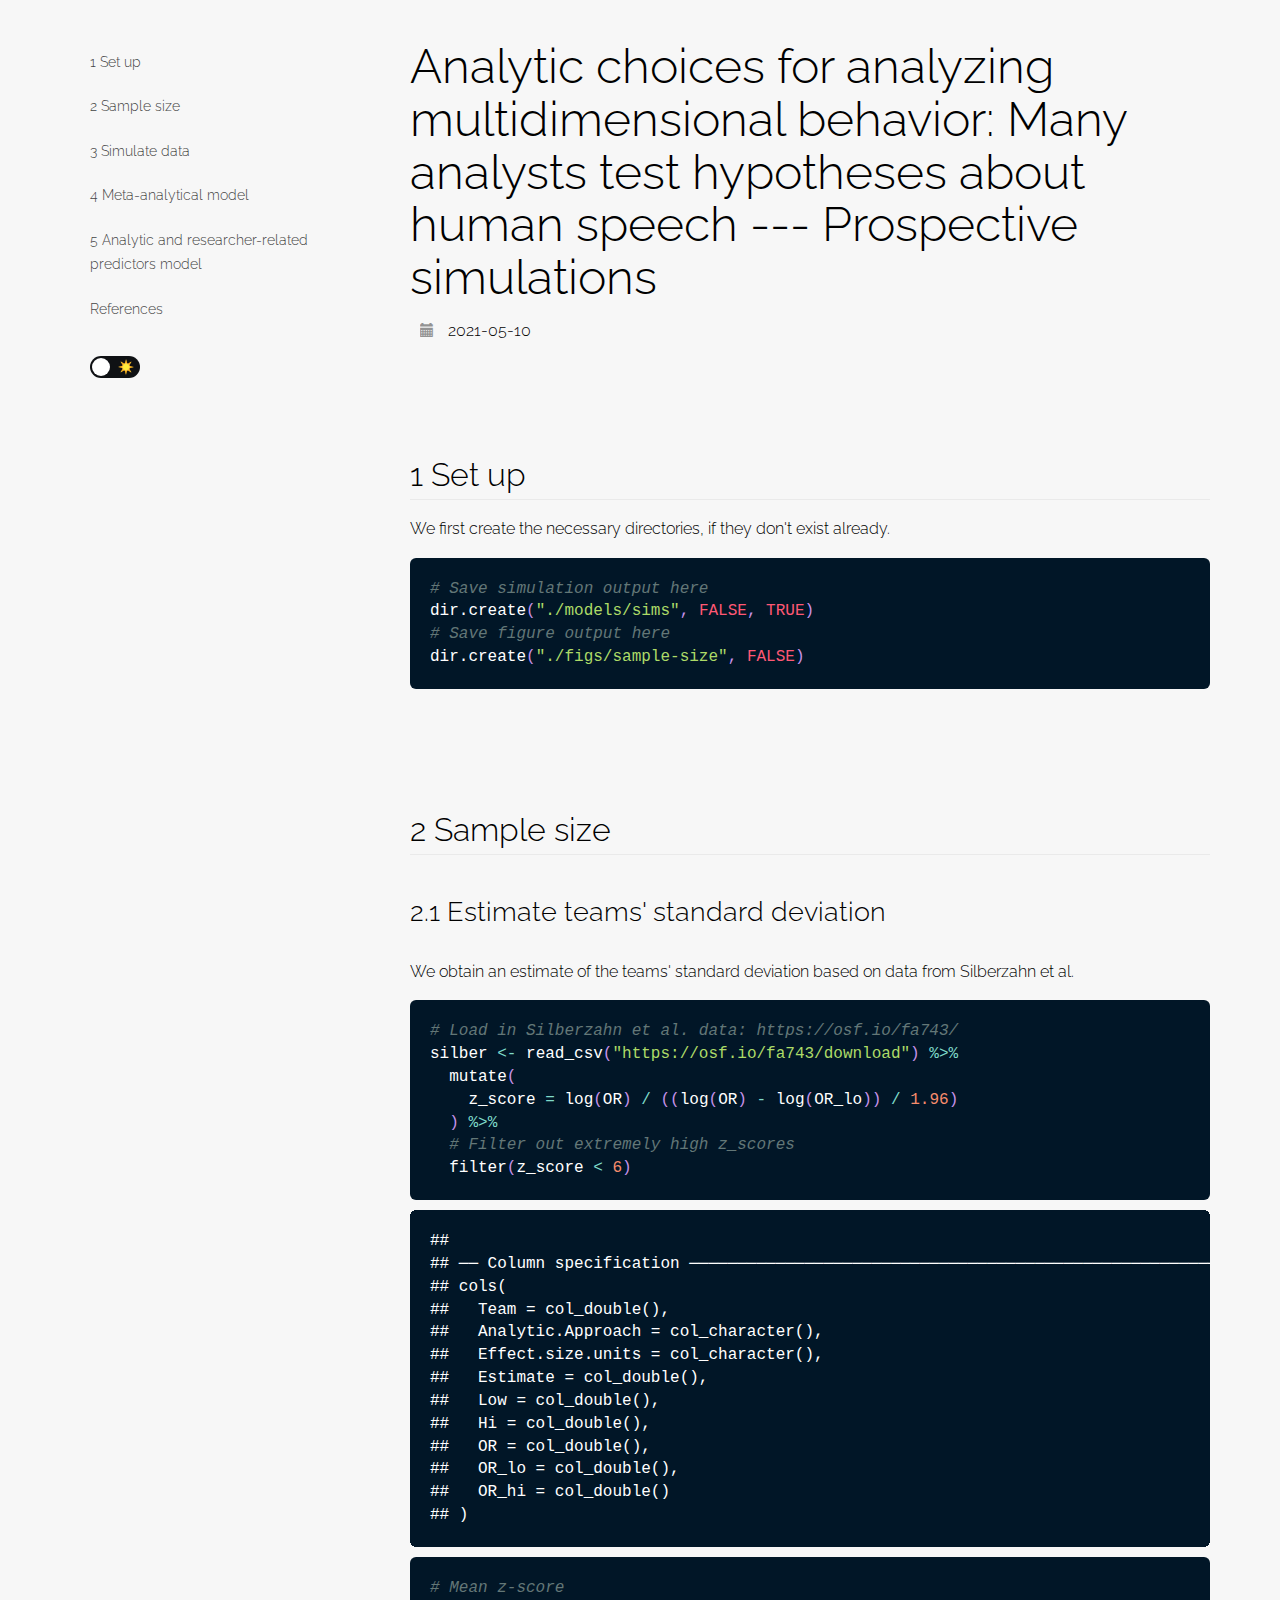
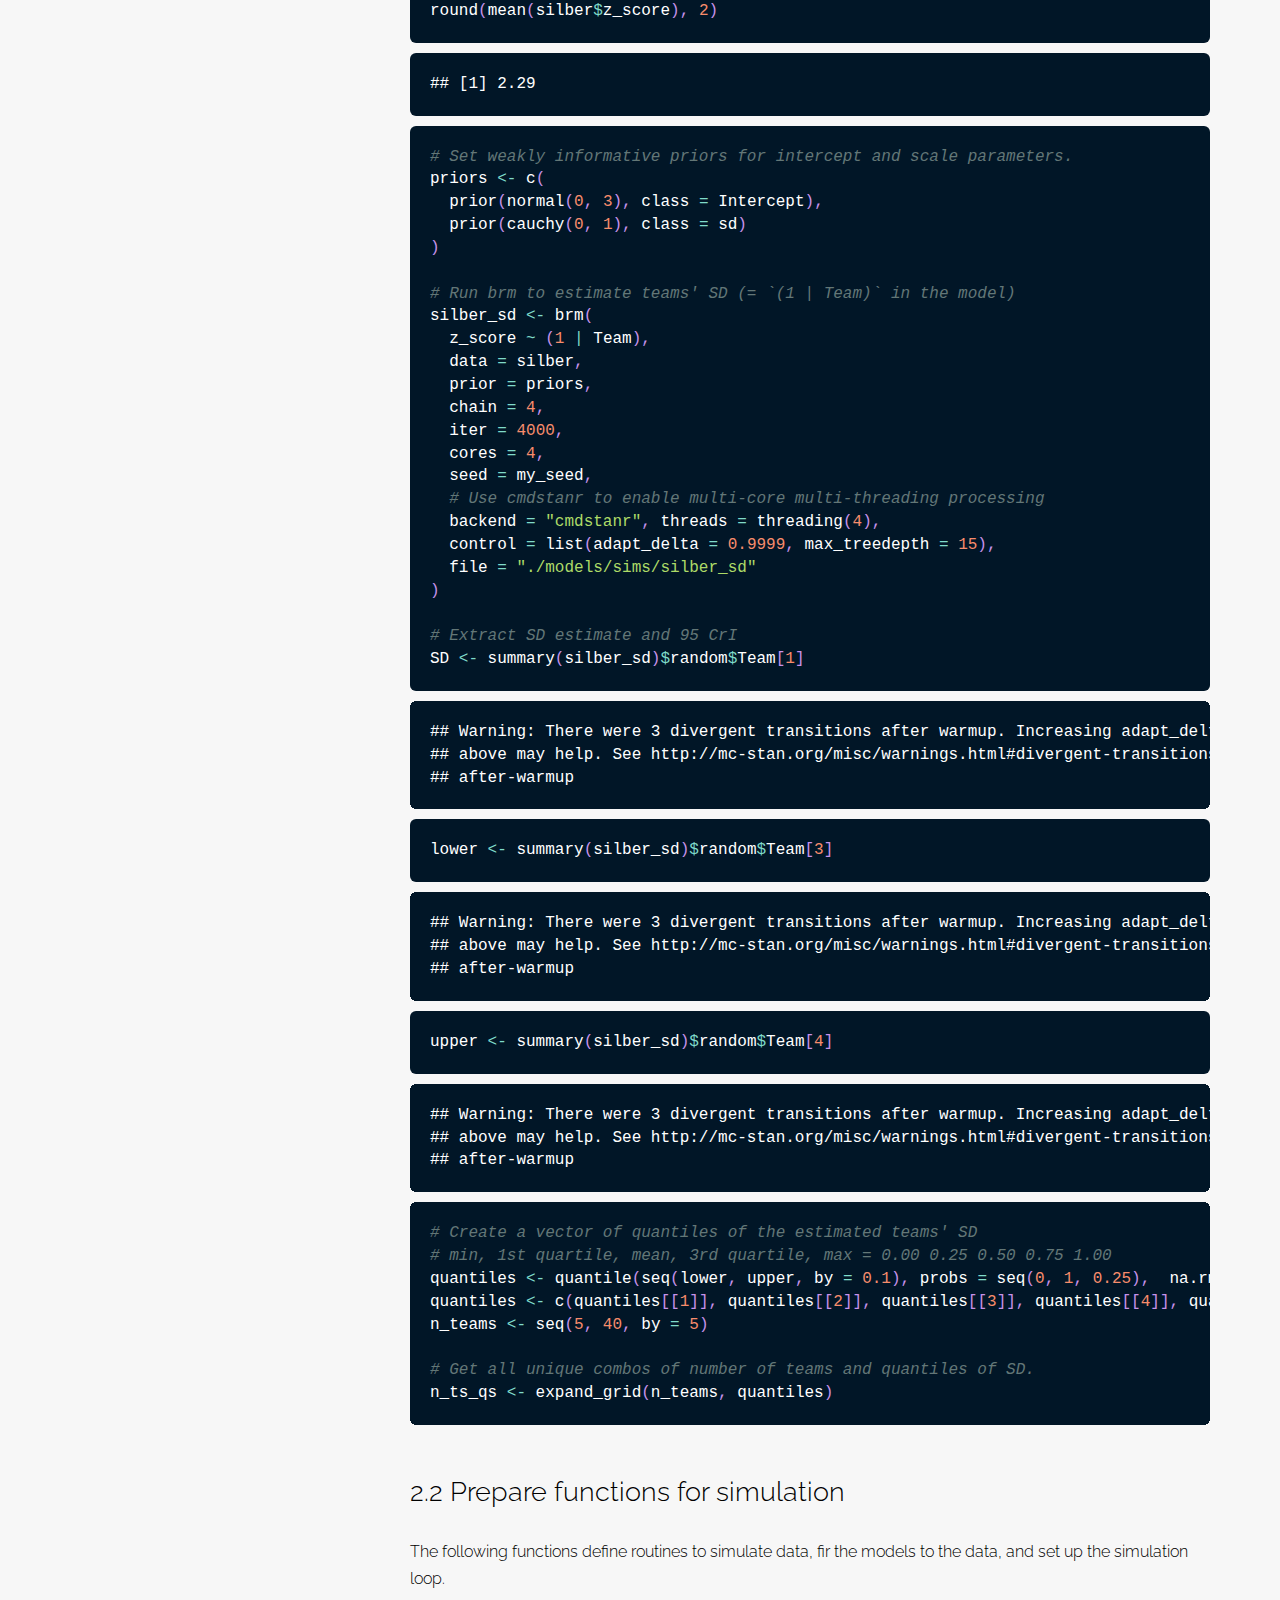
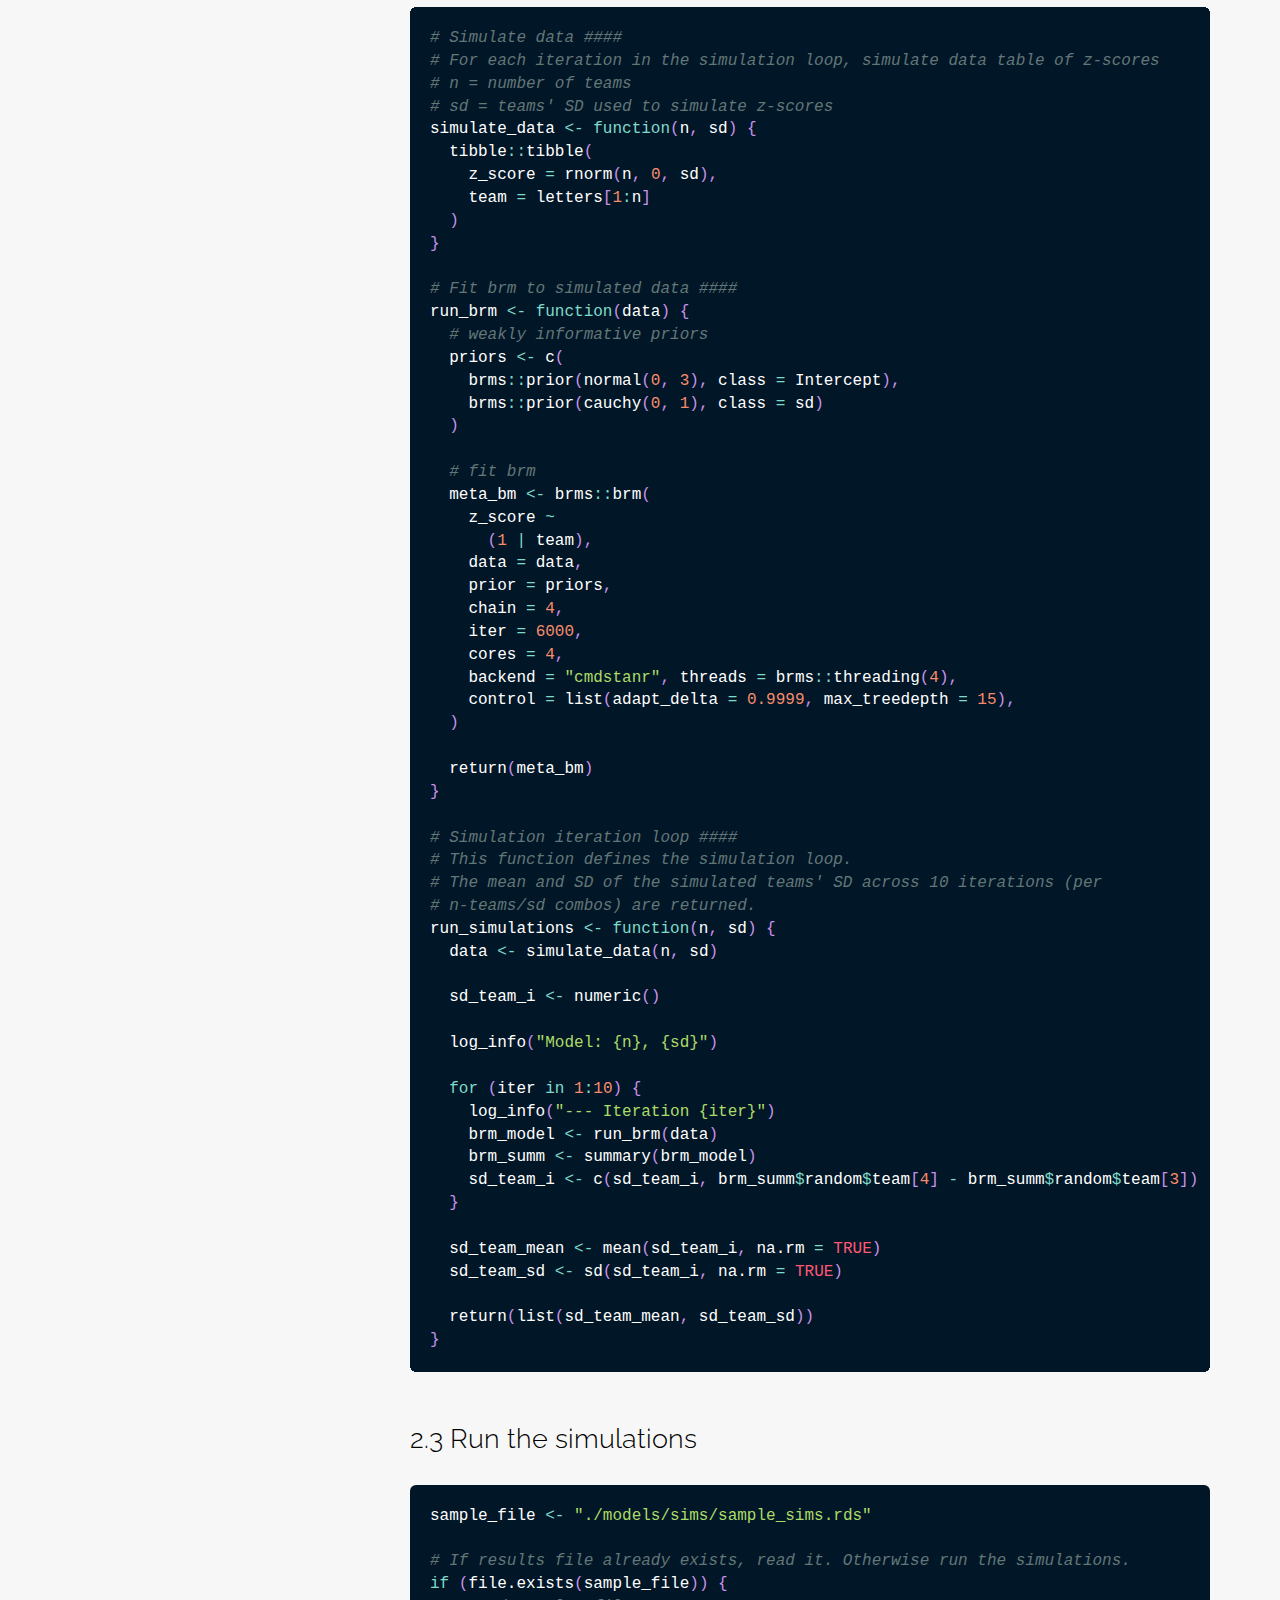
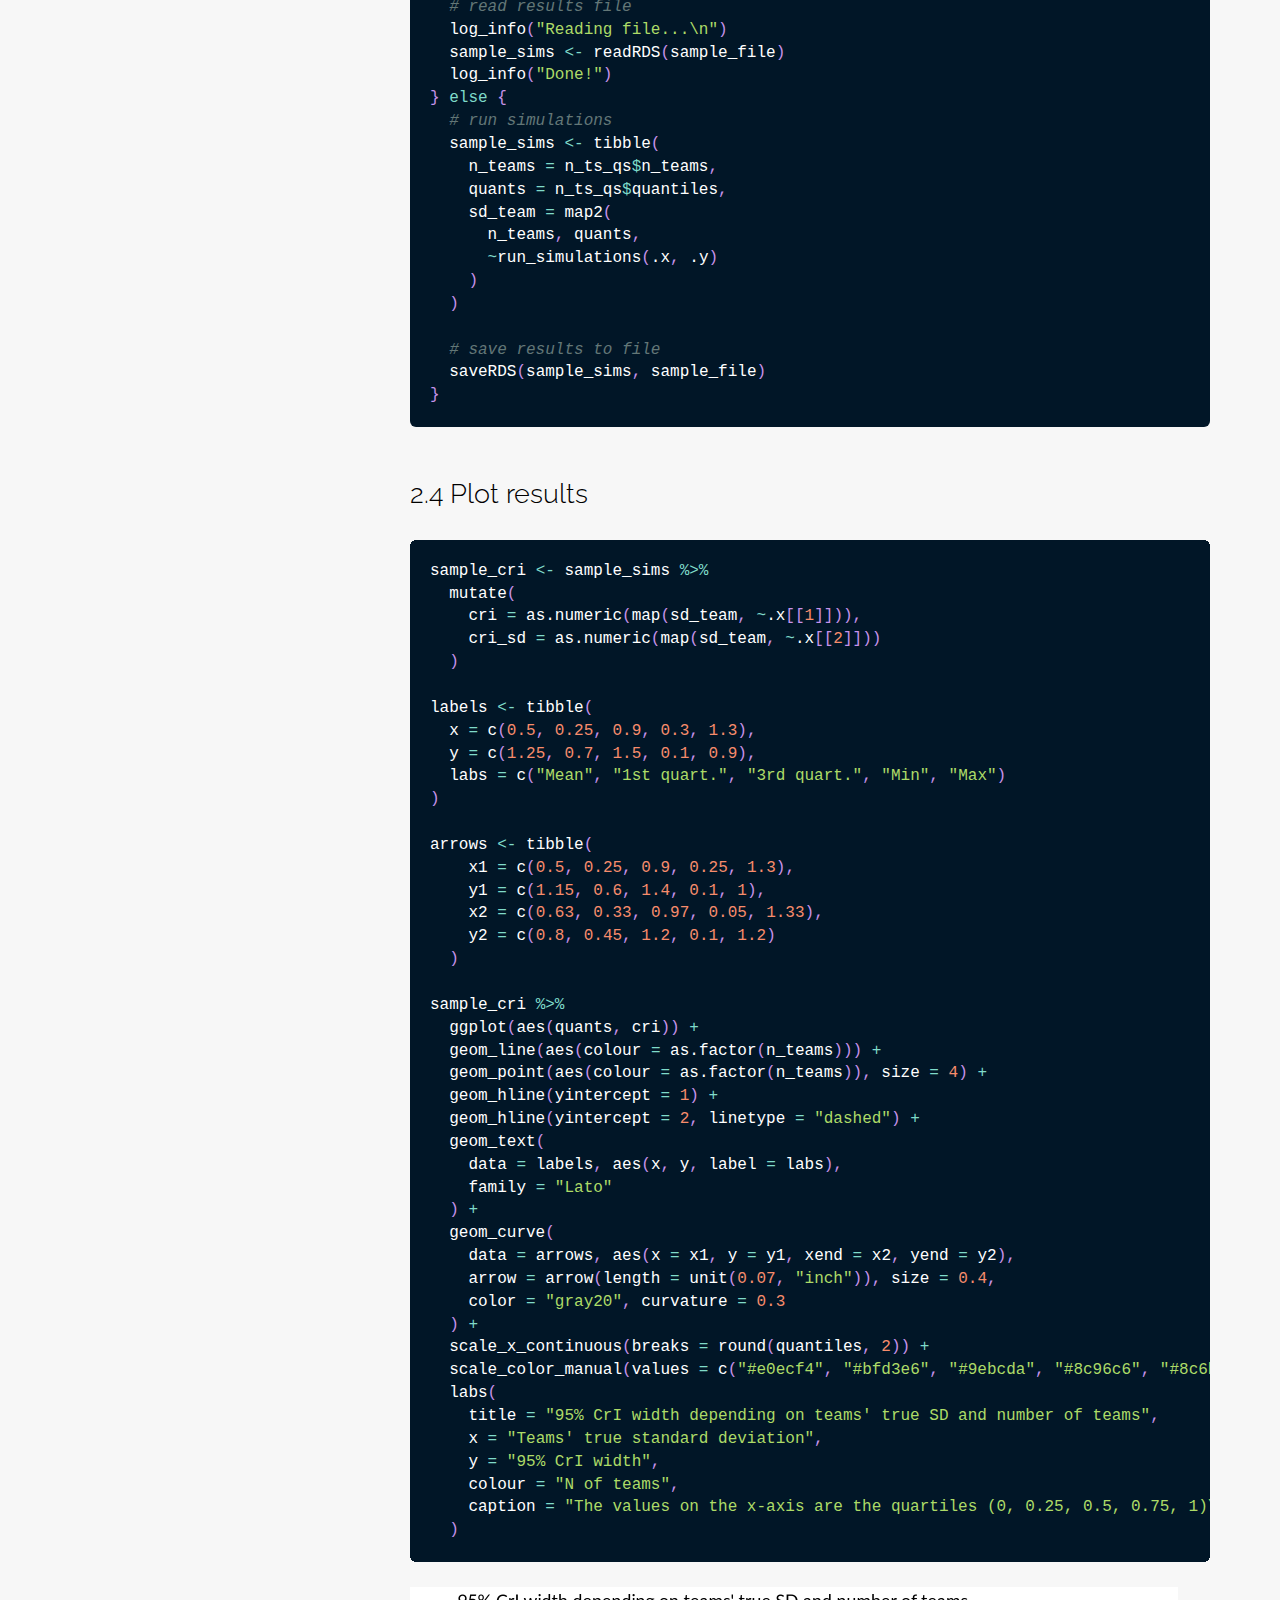
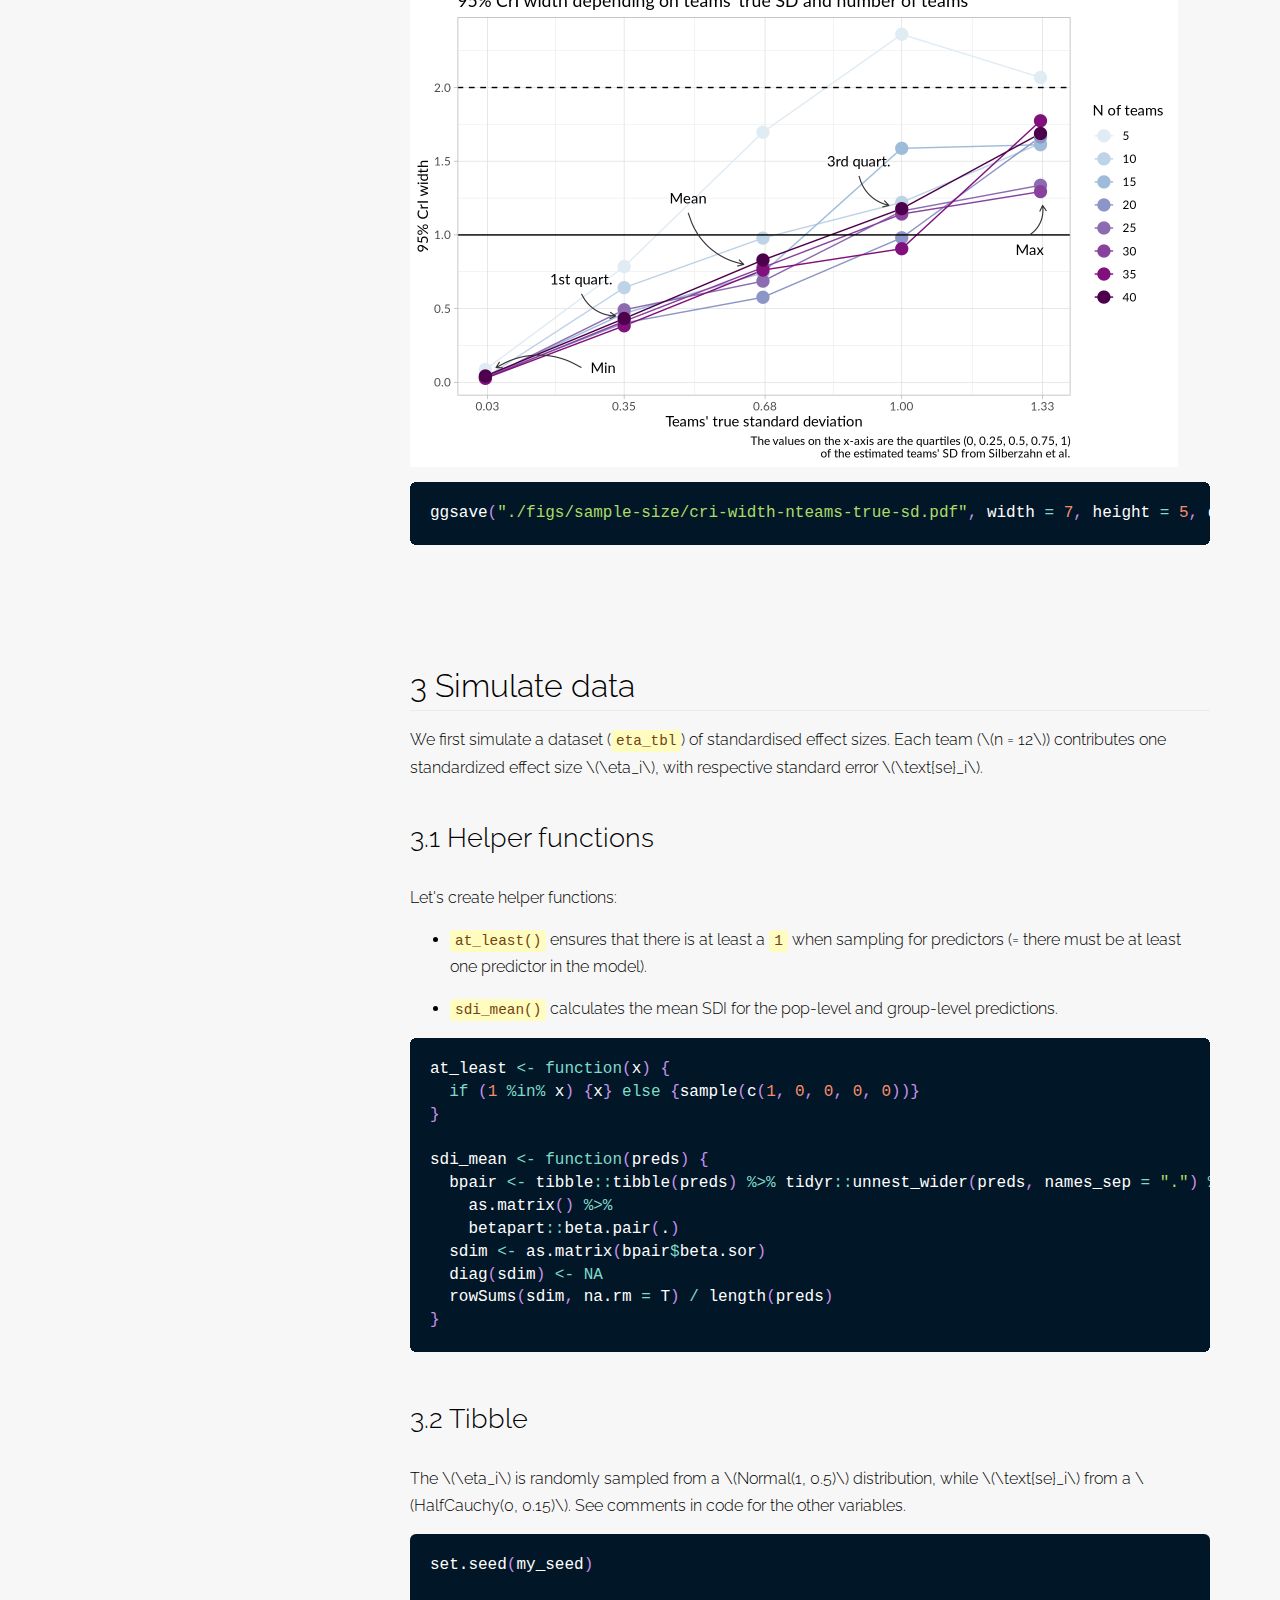
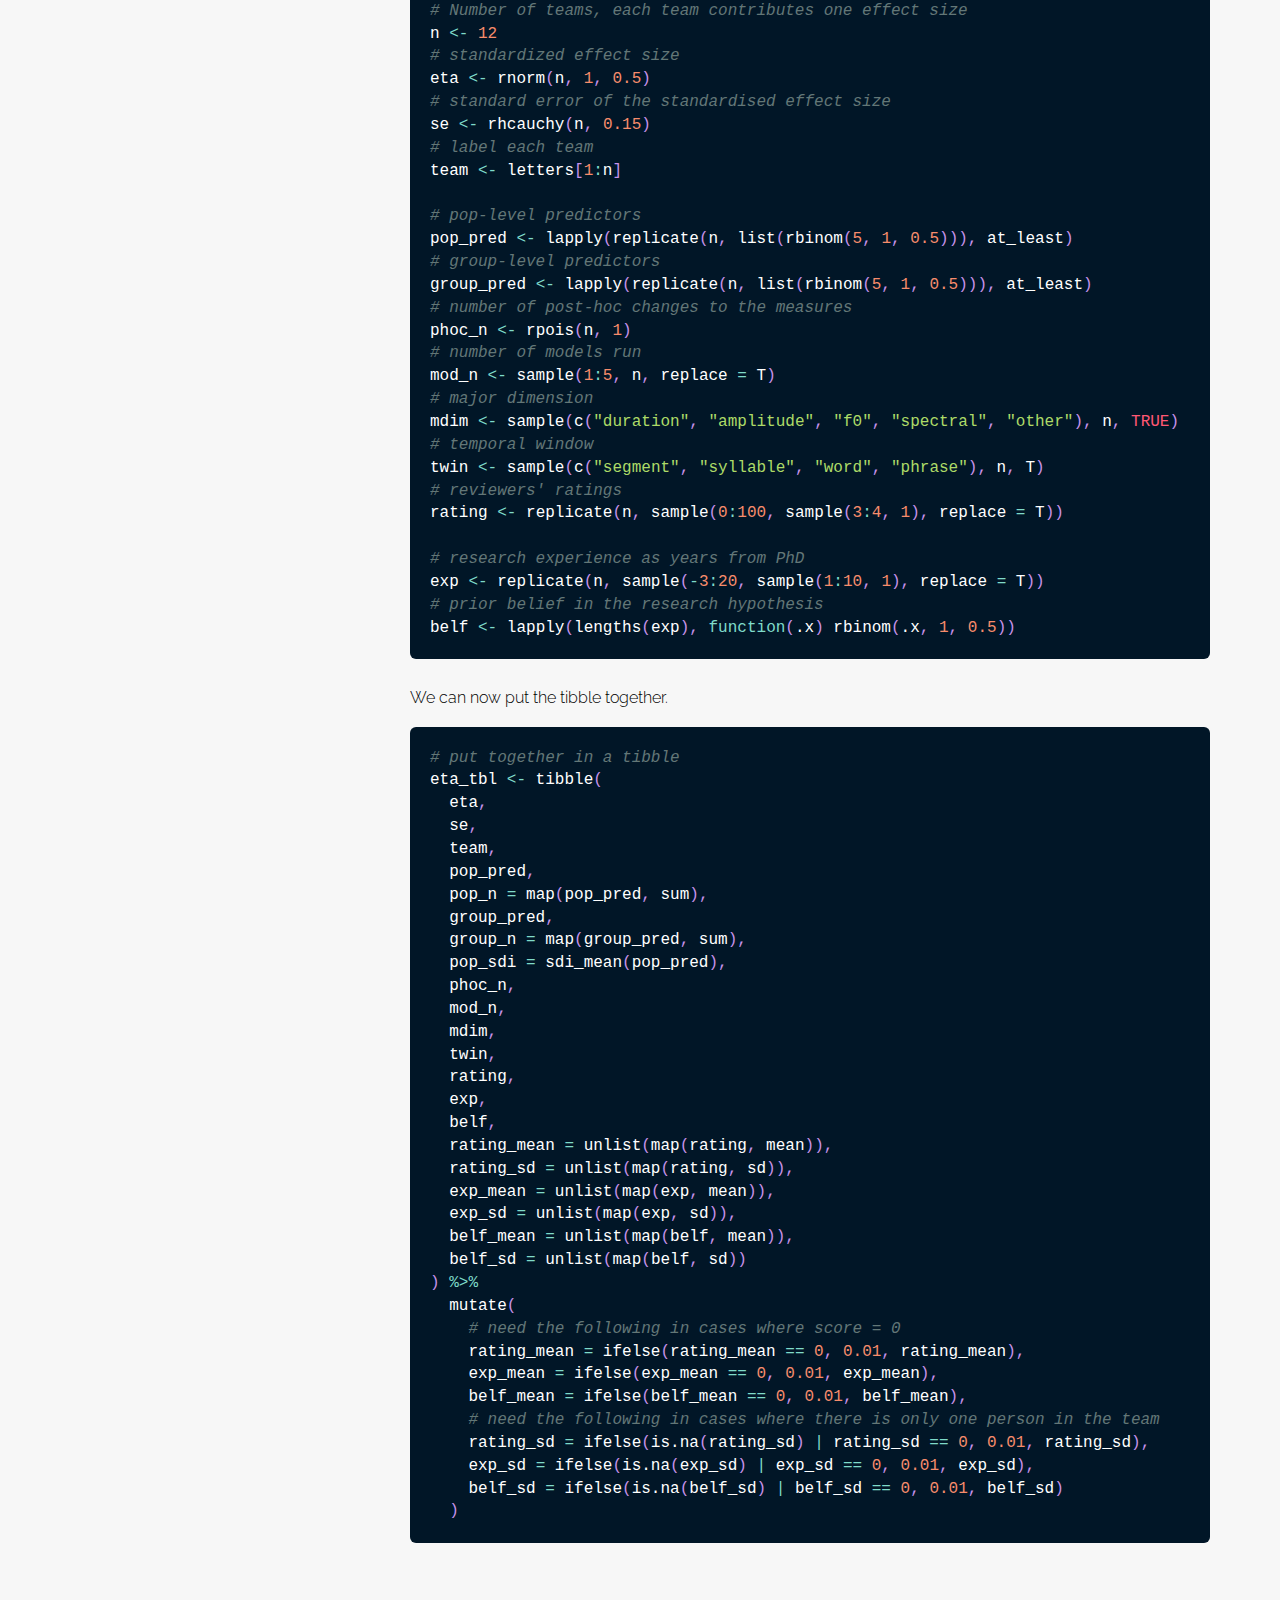
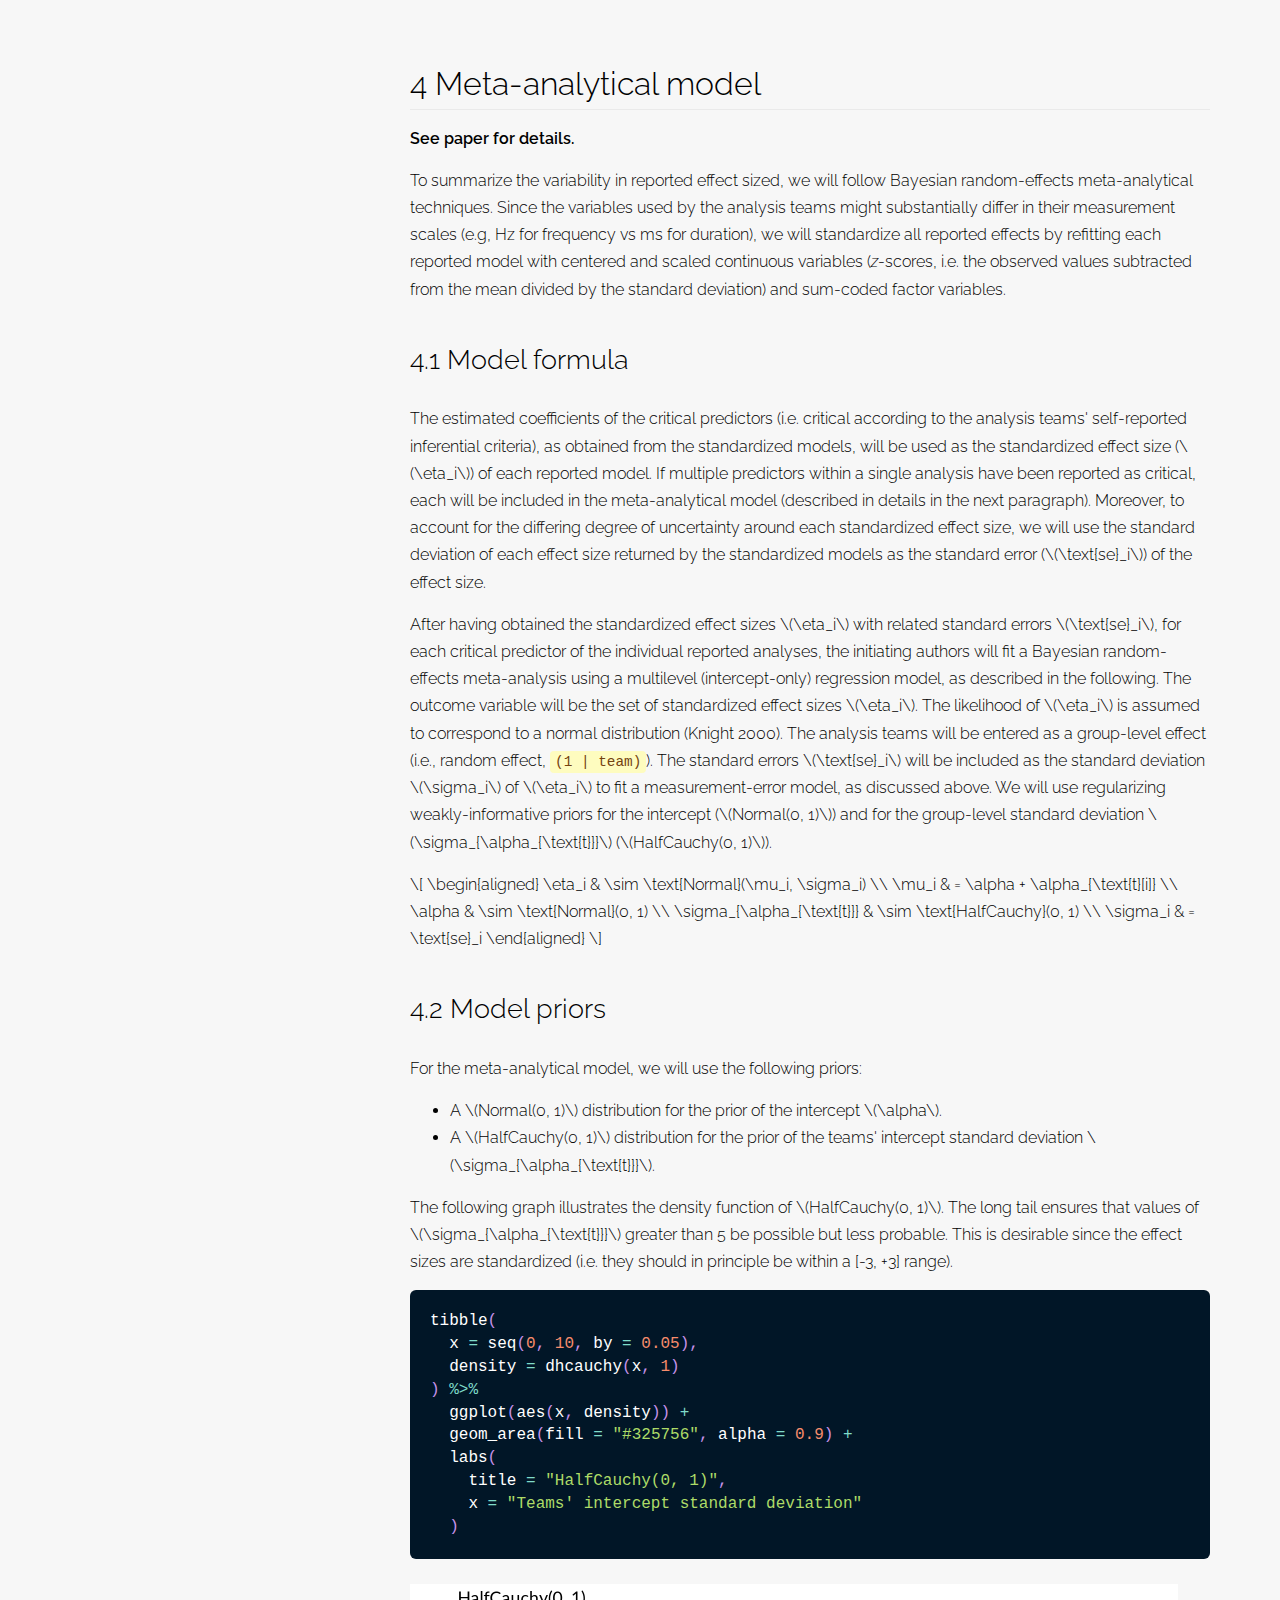
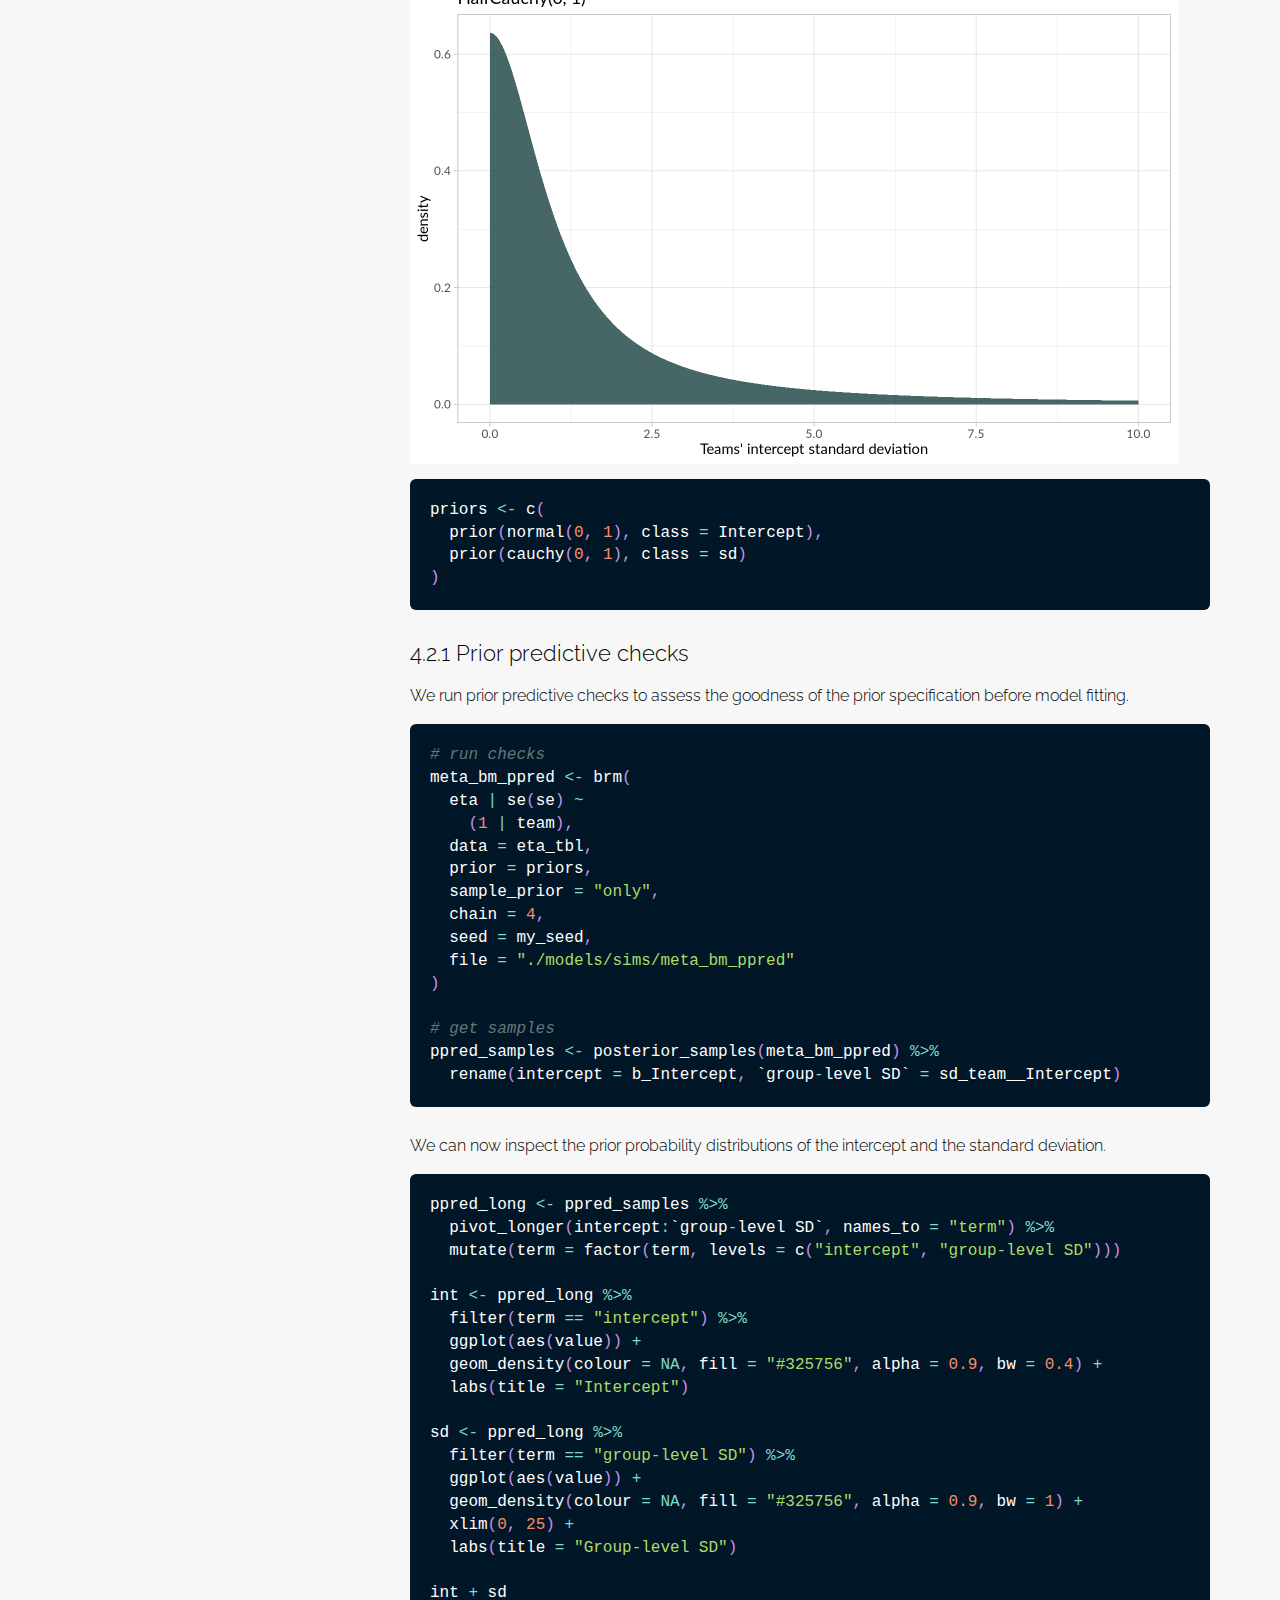
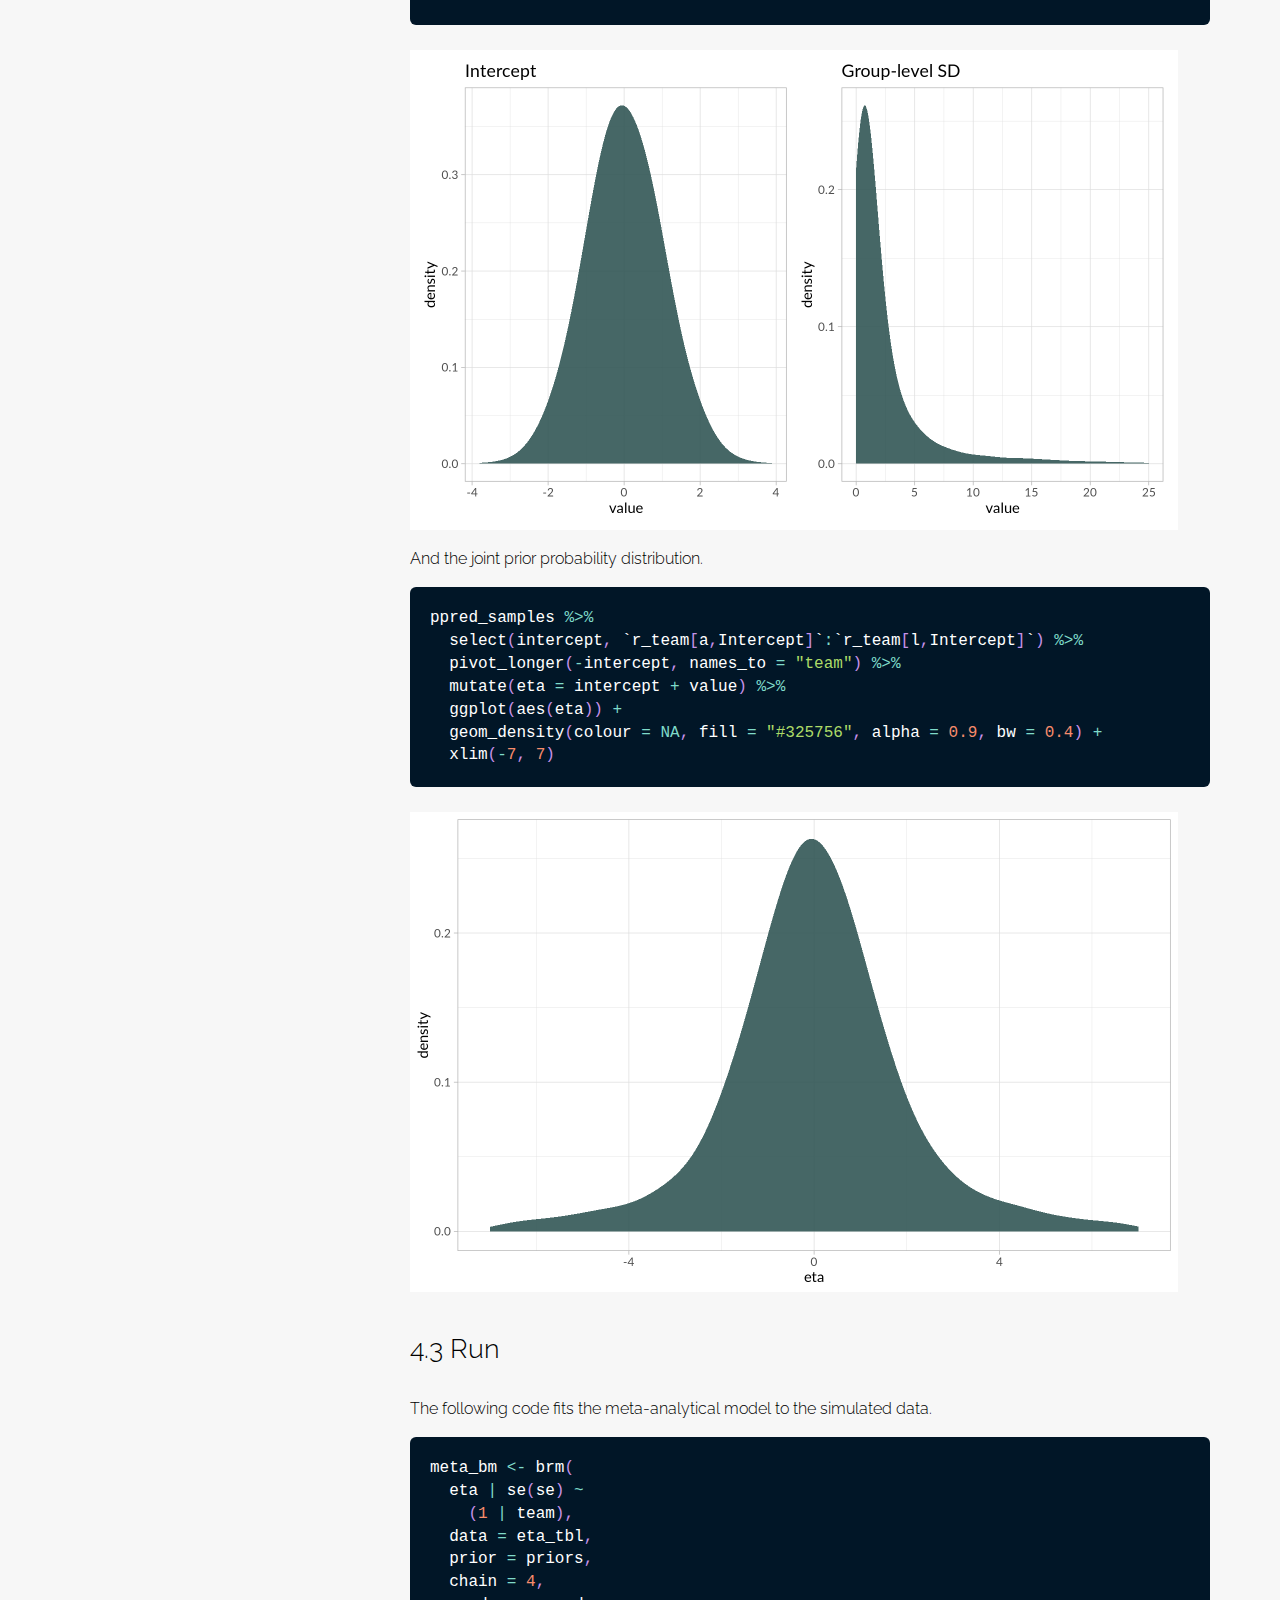
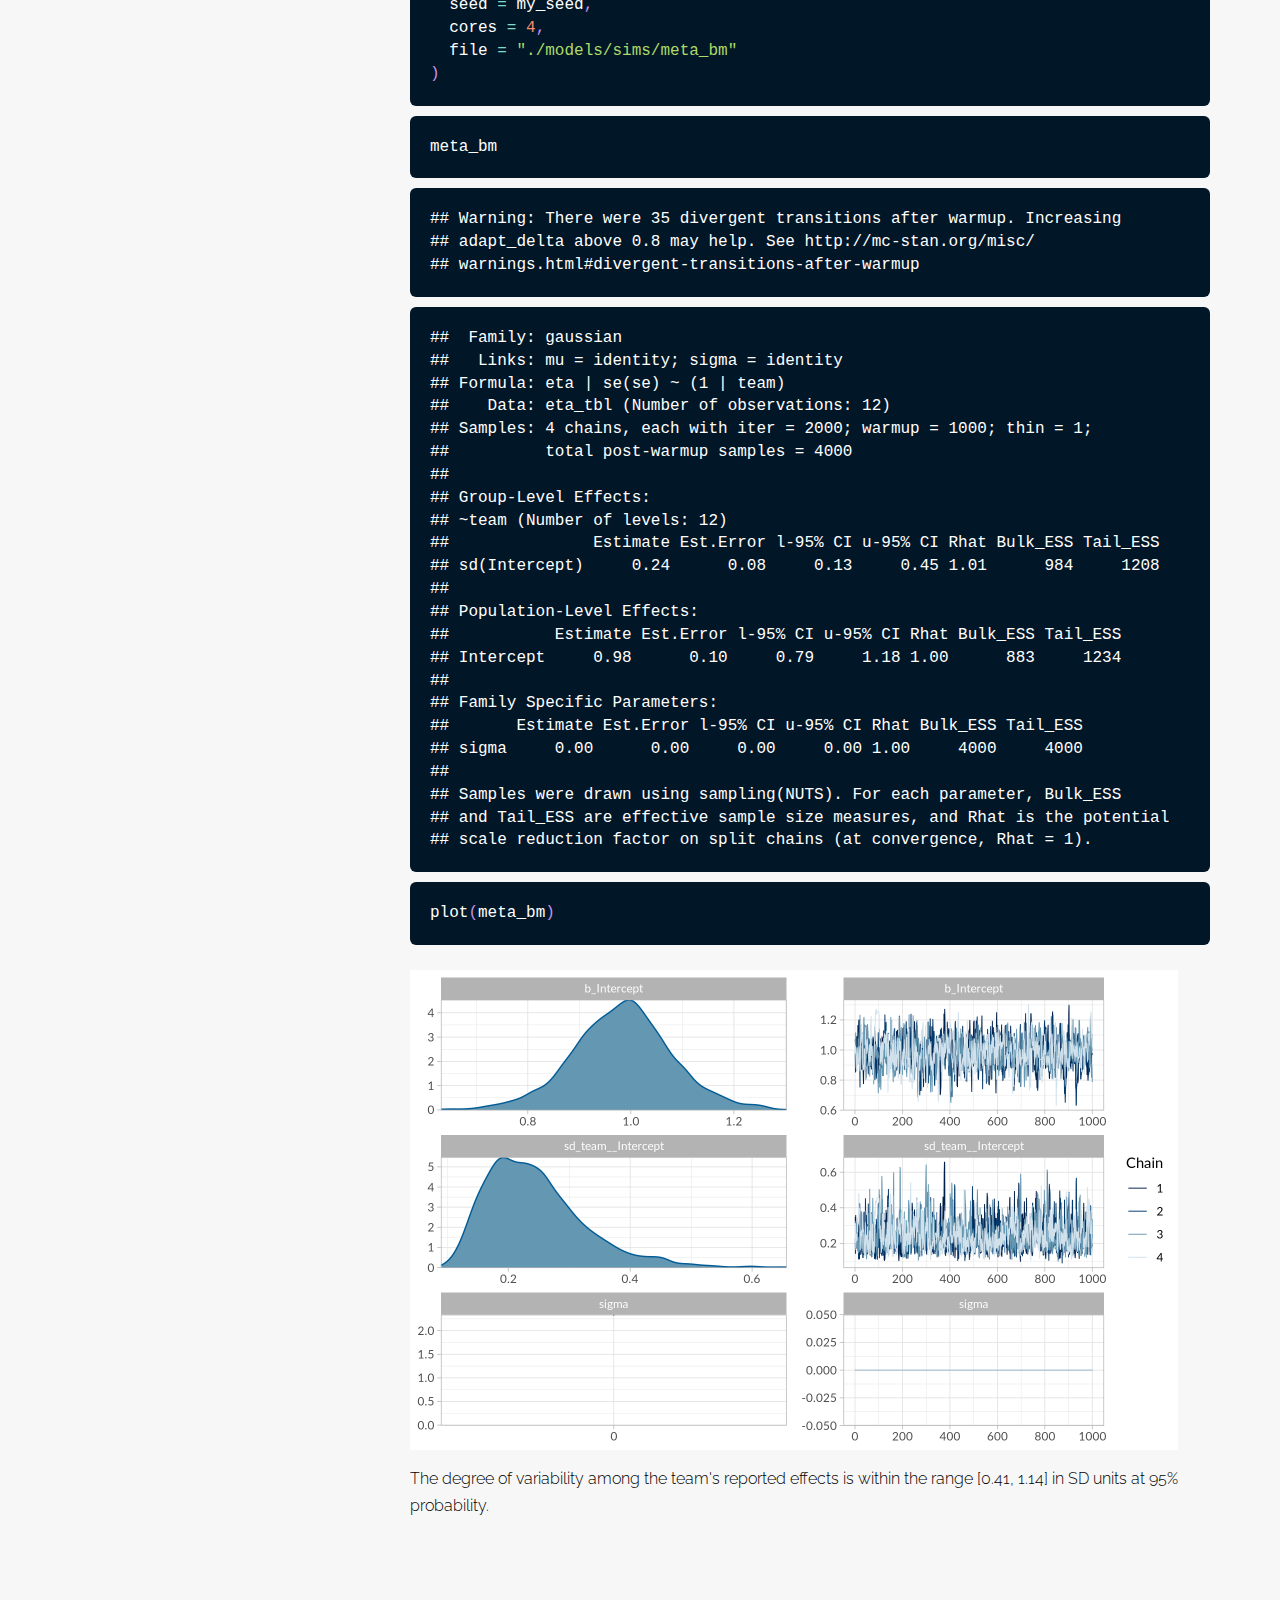
